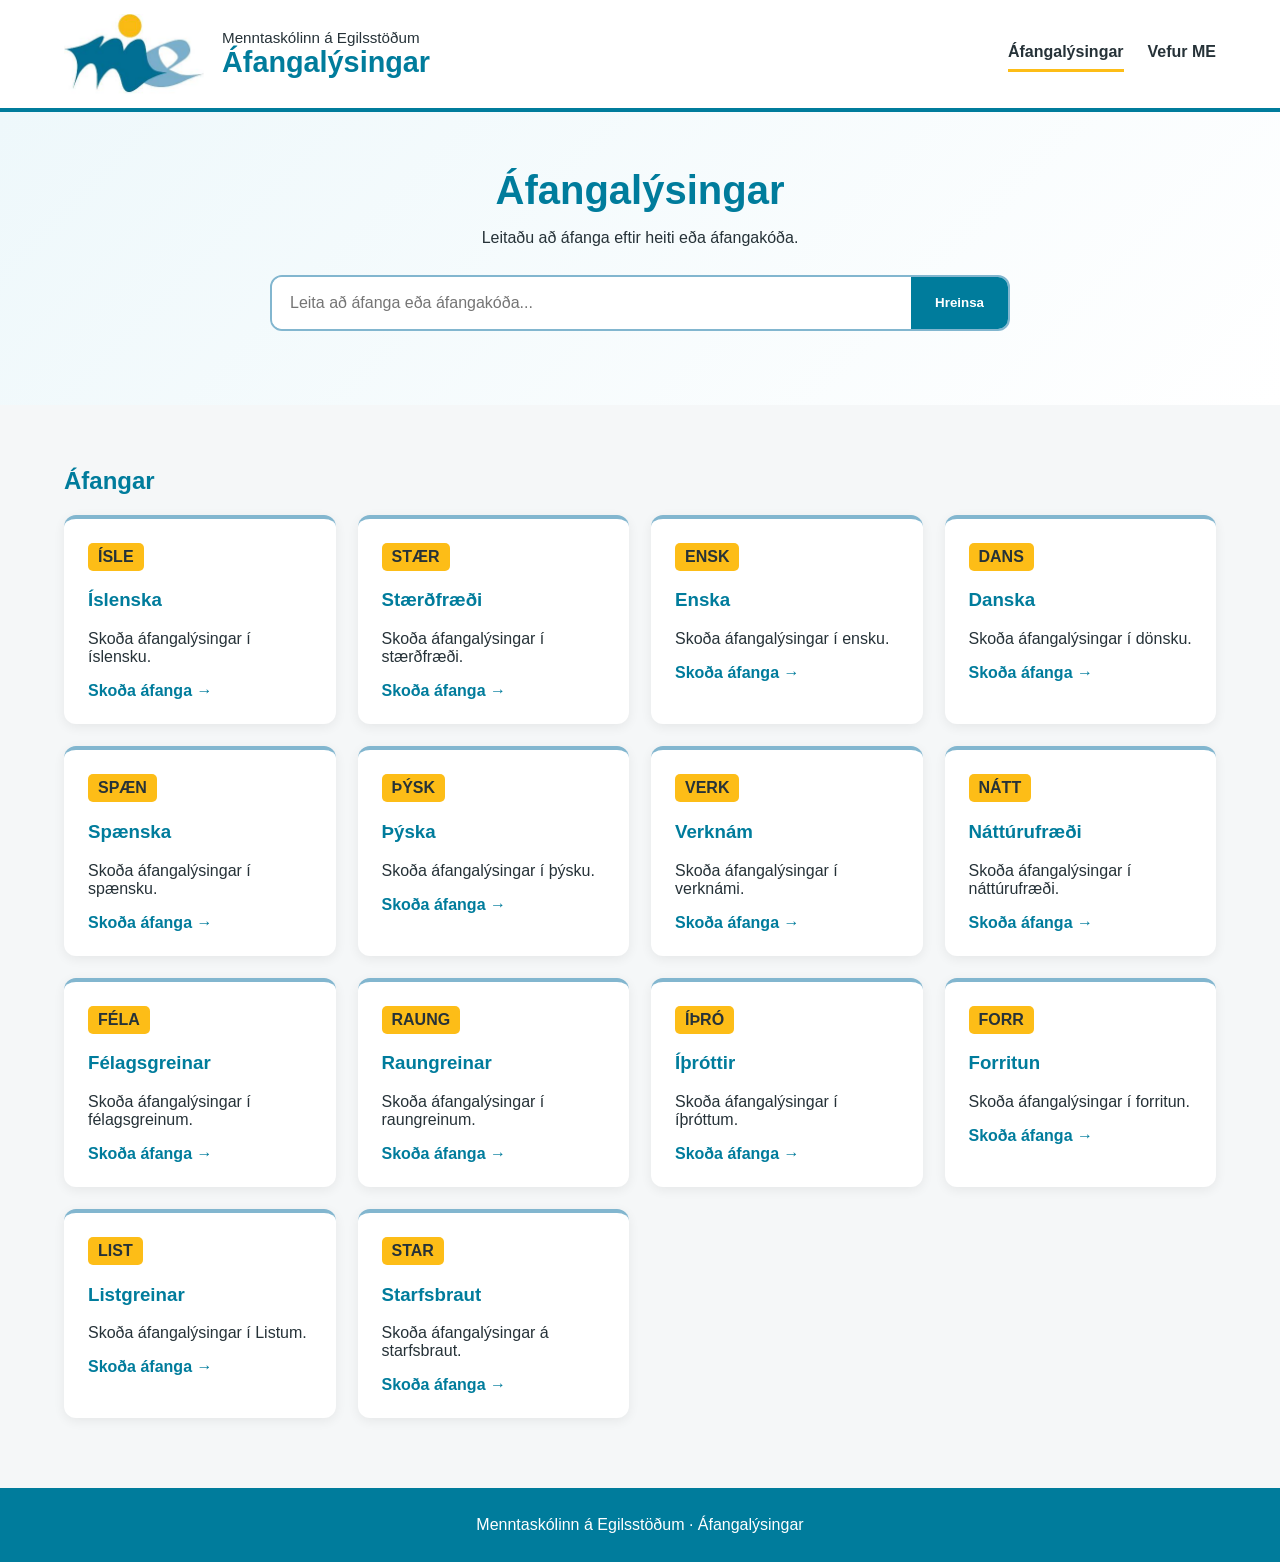
==== index.html @ 71cde1d7 "Add files via upload" ====
<!DOCTYPE html>
<html lang="is">
<head>
<meta charset="UTF-8">
<meta name="viewport" content="width=device-width, initial-scale=1.0">
<title>Áfangalýsingar | Menntaskólinn á Egilsstöðum</title>
<style>
:root{--me-blue:#007c9c;--me-light:#82b6cf;--me-yellow:#fdbd17;--dark:#263238;--bg:#f5f7f8}*{box-sizing:border-box}body{margin:0;font-family:Arial,Helvetica,sans-serif;background:var(--bg);color:var(--dark)}header{background:#fff;border-bottom:4px solid var(--me-blue);box-shadow:0 2px 8px #0002}.inner{max-width:1200px;margin:auto;padding:14px 24px;display:flex;align-items:center;justify-content:space-between;gap:24px}.brand{display:flex;align-items:center;gap:18px;text-decoration:none;color:inherit}.logo{display:block;width:140px;max-height:90px;object-fit:contain}.brandtext{display:flex;flex-direction:column}.school{font-size:.95rem}.pagetitle{font-size:1.8rem;font-weight:700;color:var(--me-blue)}nav{display:flex;gap:24px}nav a{color:var(--dark);font-weight:700;text-decoration:none;padding:8px 0}nav a.active{border-bottom:3px solid var(--me-yellow)}.hero{text-align:center;padding:56px 24px 42px;background:linear-gradient(135deg,#eef8fb,#fff)}.hero h1{margin:0;color:var(--me-blue);font-size:2.5rem}.search{max-width:740px;margin:28px auto 8px;display:flex;background:#fff;border:2px solid var(--me-light);border-radius:12px;overflow:hidden}.search:focus-within{border-color:var(--me-blue)}.search input{flex:1;border:0;outline:0;padding:17px 18px;font-size:1rem}.search button{border:0;background:var(--me-blue);color:#fff;font-weight:700;padding:0 24px;cursor:pointer}#resultCount{min-height:24px;color:var(--me-blue);font-weight:700}.courses{max-width:1200px;margin:auto;padding:42px 24px 70px}.courses h2,.card h3{color:var(--me-blue)}.grid{display:grid;grid-template-columns:repeat(auto-fit,minmax(240px,1fr));gap:22px}.card{background:#fff;padding:24px;border-radius:12px;border-top:4px solid var(--me-light);box-shadow:0 3px 12px #0001}.card[hidden]{display:none}.code{display:inline-block;background:var(--me-yellow);font-weight:700;padding:5px 10px;border-radius:5px}.card a{color:var(--me-blue);font-weight:700;text-decoration:none}.noresults{max-width:600px;margin:35px auto;padding:28px;text-align:center;background:#fff;border-radius:10px;border-top:4px solid var(--me-yellow)}footer{padding:28px;background:var(--me-blue);color:#fff;text-align:center}@media(max-width:700px){.inner{flex-direction:column;align-items:flex-start}.logo{width:105px}.pagetitle{font-size:1.4rem}nav{width:100%;border-top:1px solid #ddd;padding-top:8px}.search{flex-direction:column}.search button{padding:13px}.hero h1{font-size:2rem}}
</style>
</head>
<body>
<header><div class="inner"><a class="brand" href="index.html"><img class="logo" src="me-logo.png" alt="Merki Menntaskólans á Egilsstöðum"><span class="brandtext"><span class="school">Menntaskólinn á Egilsstöðum</span><span class="pagetitle">Áfangalýsingar</span></span></a><nav><a class="active" href="index.html">Áfangalýsingar</a><a href="https://www.me.is/">Vefur ME</a></nav></div></header>
<main><section class="hero"><h1>Áfangalýsingar</h1><p>Leitaðu að áfanga eftir heiti eða áfangakóða.</p><div class="search"><input id="courseSearch" type="search" placeholder="Leita að áfanga eða áfangakóða..." aria-label="Leita að áfanga" autocomplete="off"><button id="clearSearch" type="button">Hreinsa</button></div><div id="resultCount" aria-live="polite"></div></section>
<section class="courses"><h2>Áfangar</h2><div class="grid">
<article class="card" data-code="ÍSLE" data-name="Íslenska"><span class="code">ÍSLE</span><h3>Íslenska</h3><p>Skoða áfangalýsingar í íslensku.</p><a href="#">Skoða áfanga →</a></article>
<article class="card" data-code="STÆR" data-name="Stærðfræði"><span class="code">STÆR</span><h3>Stærðfræði</h3><p>Skoða áfangalýsingar í stærðfræði.</p><a href="#">Skoða áfanga →</a></article>
<article class="card" data-code="ENSK" data-name="Enska"><span class="code">ENSK</span><h3>Enska</h3><p>Skoða áfangalýsingar í ensku.</p><a href="#">Skoða áfanga →</a></article>
<article class="card" data-code="DANS" data-name="Danska"><span class="code">DANS</span><h3>Danska</h3><p>Skoða áfangalýsingar í dönsku.</p><a href="#">Skoða áfanga →</a></article>
<article class="card" data-code="SPÆN" data-name="Spænska"><span class="code">SPÆN</span><h3>Spænska</h3><p>Skoða áfangalýsingar í spænsku.</p><a href="#">Skoða áfanga →</a></article>
<article class="card" data-code="ÞÝSK" data-name="Þýska"><span class="code">ÞÝSK</span><h3>Þýska</h3><p>Skoða áfangalýsingar í þýsku.</p><a href="#">Skoða áfanga →</a></article>
<article class="card" data-code="VERK" data-name="Verknám"><span class="code">VERK</span><h3>Verknám</h3><p>Skoða áfangalýsingar í verknámi.</p><a href="#">Skoða áfanga →</a></article>
<article class="card" data-code="NÁTT" data-name="Náttúrufræði"><span class="code">NÁTT</span><h3>Náttúrufræði</h3><p>Skoða áfangalýsingar í náttúrufræði.</p><a href="#">Skoða áfanga →</a></article>
<article class="card" data-code="FÉLA" data-name="Félagsgreinar"><span class="code">FÉLA</span><h3>Félagsgreinar</h3><p>Skoða áfangalýsingar í félagsgreinum.</p><a href="#">Skoða áfanga →</a></article>
<article class="card" data-code="RAUNG" data-name="Raungreinar"><span class="code">RAUNG</span><h3>Raungreinar</h3><p>Skoða áfangalýsingar í raungreinum.</p><a href="#">Skoða áfanga →</a></article>
<article class="card" data-code="ÍÞRÓ" data-name="Íþróttir"><span class="code">ÍÞRÓ</span><h3>Íþróttir</h3><p>Skoða áfangalýsingar í íþróttum.</p><a href="#">Skoða áfanga →</a></article>
<article class="card" data-code="FORR" data-name="Forritun"><span class="code">FORR</span><h3>Forritun</h3><p>Skoða áfangalýsingar í forritun.</p><a href="#">Skoða áfanga →</a></article>
<article class="card" data-code="LIST" data-name="Listgreinar"><span class="code">LIST</span><h3>Listgreinar</h3><p>Skoða áfangalýsingar í Listum.</p><a href="#">Skoða áfanga →</a></article>
<article class="card" data-code="STAR" data-name="Starfsbraut"><span class="code">STAR</span><h3>Starfsbraut</h3><p>Skoða áfangalýsingar á starfsbraut.</p><a href="#">Skoða áfanga →</a></article>
</div><div id="noResults" class="noresults" hidden><strong>Engir áfangar fundust.</strong><p>Prófaðu annað heiti eða áfangakóða.</p></div></section></main>
<footer>Menntaskólinn á Egilsstöðum · Áfangalýsingar</footer>
<script>
const input=document.getElementById('courseSearch'),clear=document.getElementById('clearSearch'),cards=[...document.querySelectorAll('.card')],count=document.getElementById('resultCount'),none=document.getElementById('noResults');
function norm(s){return s.toLowerCase().normalize('NFD').replace(/[\u0300-\u036f]/g,'').replace(/æ/g,'ae').replace(/ð/g,'d').replace(/þ/g,'th')}
function filterCourses(){const term=norm(input.value.trim());let visible=0;cards.forEach(card=>{const text=norm((card.dataset.code||'')+' '+(card.dataset.name||'')+' '+card.textContent);const match=text.includes(term);card.hidden=!match;if(match)visible++});count.textContent=term?(visible===1?'1 áfangi fannst':visible+' áfangar fundust'):'';none.hidden=visible!==0}
input.addEventListener('input',filterCourses);clear.addEventListener('click',()=>{input.value='';filterCourses();input.focus()});
</script>
</body>
</html>
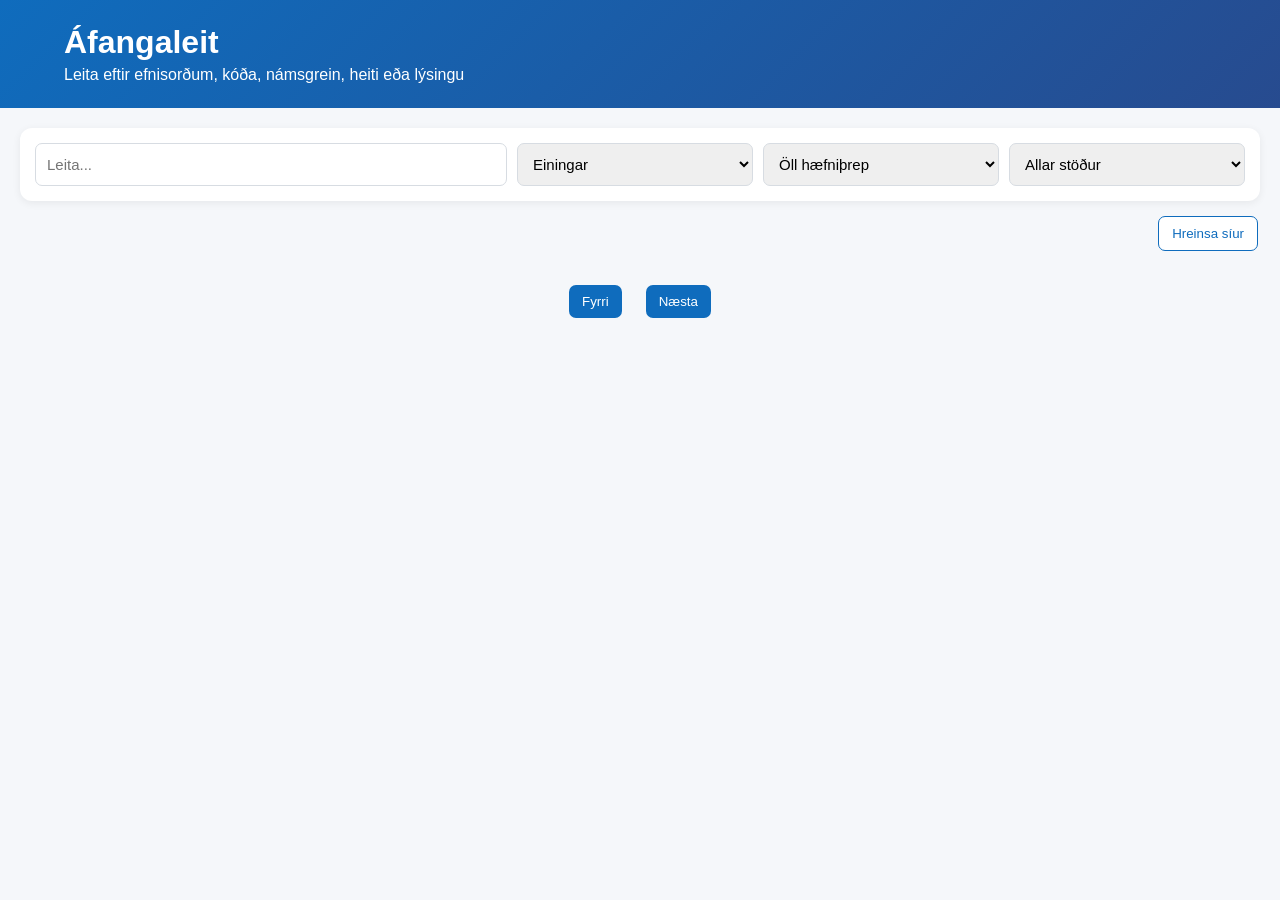
==== commit cd63b883: "Add files via upload" ====
--- a/index.html
+++ b/index.html
@@ -1,38 +1,10 @@
-<!DOCTYPE html>
-<html lang="is">
-<head>
-<meta charset="UTF-8">
-<meta name="viewport" content="width=device-width, initial-scale=1.0">
-<title>Áfangalýsingar | Menntaskólinn á Egilsstöðum</title>
-<style>
-:root{--me-blue:#007c9c;--me-light:#82b6cf;--me-yellow:#fdbd17;--dark:#263238;--bg:#f5f7f8}*{box-sizing:border-box}body{margin:0;font-family:Arial,Helvetica,sans-serif;background:var(--bg);color:var(--dark)}header{background:#fff;border-bottom:4px solid var(--me-blue);box-shadow:0 2px 8px #0002}.inner{max-width:1200px;margin:auto;padding:14px 24px;display:flex;align-items:center;justify-content:space-between;gap:24px}.brand{display:flex;align-items:center;gap:18px;text-decoration:none;color:inherit}.logo{display:block;width:140px;max-height:90px;object-fit:contain}.brandtext{display:flex;flex-direction:column}.school{font-size:.95rem}.pagetitle{font-size:1.8rem;font-weight:700;color:var(--me-blue)}nav{display:flex;gap:24px}nav a{color:var(--dark);font-weight:700;text-decoration:none;padding:8px 0}nav a.active{border-bottom:3px solid var(--me-yellow)}.hero{text-align:center;padding:56px 24px 42px;background:linear-gradient(135deg,#eef8fb,#fff)}.hero h1{margin:0;color:var(--me-blue);font-size:2.5rem}.search{max-width:740px;margin:28px auto 8px;display:flex;background:#fff;border:2px solid var(--me-light);border-radius:12px;overflow:hidden}.search:focus-within{border-color:var(--me-blue)}.search input{flex:1;border:0;outline:0;padding:17px 18px;font-size:1rem}.search button{border:0;background:var(--me-blue);color:#fff;font-weight:700;padding:0 24px;cursor:pointer}#resultCount{min-height:24px;color:var(--me-blue);font-weight:700}.courses{max-width:1200px;margin:auto;padding:42px 24px 70px}.courses h2,.card h3{color:var(--me-blue)}.grid{display:grid;grid-template-columns:repeat(auto-fit,minmax(240px,1fr));gap:22px}.card{background:#fff;padding:24px;border-radius:12px;border-top:4px solid var(--me-light);box-shadow:0 3px 12px #0001}.card[hidden]{display:none}.code{display:inline-block;background:var(--me-yellow);font-weight:700;padding:5px 10px;border-radius:5px}.card a{color:var(--me-blue);font-weight:700;text-decoration:none}.noresults{max-width:600px;margin:35px auto;padding:28px;text-align:center;background:#fff;border-radius:10px;border-top:4px solid var(--me-yellow)}footer{padding:28px;background:var(--me-blue);color:#fff;text-align:center}@media(max-width:700px){.inner{flex-direction:column;align-items:flex-start}.logo{width:105px}.pagetitle{font-size:1.4rem}nav{width:100%;border-top:1px solid #ddd;padding-top:8px}.search{flex-direction:column}.search button{padding:13px}.hero h1{font-size:2rem}}
-</style>
-</head>
-<body>
-<header><div class="inner"><a class="brand" href="index.html"><img class="logo" src="me-logo.png" alt="Merki Menntaskólans á Egilsstöðum"><span class="brandtext"><span class="school">Menntaskólinn á Egilsstöðum</span><span class="pagetitle">Áfangalýsingar</span></span></a><nav><a class="active" href="index.html">Áfangalýsingar</a><a href="https://www.me.is/">Vefur ME</a></nav></div></header>
-<main><section class="hero"><h1>Áfangalýsingar</h1><p>Leitaðu að áfanga eftir heiti eða áfangakóða.</p><div class="search"><input id="courseSearch" type="search" placeholder="Leita að áfanga eða áfangakóða..." aria-label="Leita að áfanga" autocomplete="off"><button id="clearSearch" type="button">Hreinsa</button></div><div id="resultCount" aria-live="polite"></div></section>
-<section class="courses"><h2>Áfangar</h2><div class="grid">
-<article class="card" data-code="ÍSLE" data-name="Íslenska"><span class="code">ÍSLE</span><h3>Íslenska</h3><p>Skoða áfangalýsingar í íslensku.</p><a href="#">Skoða áfanga →</a></article>
-<article class="card" data-code="STÆR" data-name="Stærðfræði"><span class="code">STÆR</span><h3>Stærðfræði</h3><p>Skoða áfangalýsingar í stærðfræði.</p><a href="#">Skoða áfanga →</a></article>
-<article class="card" data-code="ENSK" data-name="Enska"><span class="code">ENSK</span><h3>Enska</h3><p>Skoða áfangalýsingar í ensku.</p><a href="#">Skoða áfanga →</a></article>
-<article class="card" data-code="DANS" data-name="Danska"><span class="code">DANS</span><h3>Danska</h3><p>Skoða áfangalýsingar í dönsku.</p><a href="#">Skoða áfanga →</a></article>
-<article class="card" data-code="SPÆN" data-name="Spænska"><span class="code">SPÆN</span><h3>Spænska</h3><p>Skoða áfangalýsingar í spænsku.</p><a href="#">Skoða áfanga →</a></article>
-<article class="card" data-code="ÞÝSK" data-name="Þýska"><span class="code">ÞÝSK</span><h3>Þýska</h3><p>Skoða áfangalýsingar í þýsku.</p><a href="#">Skoða áfanga →</a></article>
-<article class="card" data-code="VERK" data-name="Verknám"><span class="code">VERK</span><h3>Verknám</h3><p>Skoða áfangalýsingar í verknámi.</p><a href="#">Skoða áfanga →</a></article>
-<article class="card" data-code="NÁTT" data-name="Náttúrufræði"><span class="code">NÁTT</span><h3>Náttúrufræði</h3><p>Skoða áfangalýsingar í náttúrufræði.</p><a href="#">Skoða áfanga →</a></article>
-<article class="card" data-code="FÉLA" data-name="Félagsgreinar"><span class="code">FÉLA</span><h3>Félagsgreinar</h3><p>Skoða áfangalýsingar í félagsgreinum.</p><a href="#">Skoða áfanga →</a></article>
-<article class="card" data-code="RAUNG" data-name="Raungreinar"><span class="code">RAUNG</span><h3>Raungreinar</h3><p>Skoða áfangalýsingar í raungreinum.</p><a href="#">Skoða áfanga →</a></article>
-<article class="card" data-code="ÍÞRÓ" data-name="Íþróttir"><span class="code">ÍÞRÓ</span><h3>Íþróttir</h3><p>Skoða áfangalýsingar í íþróttum.</p><a href="#">Skoða áfanga →</a></article>
-<article class="card" data-code="FORR" data-name="Forritun"><span class="code">FORR</span><h3>Forritun</h3><p>Skoða áfangalýsingar í forritun.</p><a href="#">Skoða áfanga →</a></article>
-<article class="card" data-code="LIST" data-name="Listgreinar"><span class="code">LIST</span><h3>Listgreinar</h3><p>Skoða áfangalýsingar í Listum.</p><a href="#">Skoða áfanga →</a></article>
-<article class="card" data-code="STAR" data-name="Starfsbraut"><span class="code">STAR</span><h3>Starfsbraut</h3><p>Skoða áfangalýsingar á starfsbraut.</p><a href="#">Skoða áfanga →</a></article>
-</div><div id="noResults" class="noresults" hidden><strong>Engir áfangar fundust.</strong><p>Prófaðu annað heiti eða áfangakóða.</p></div></section></main>
-<footer>Menntaskólinn á Egilsstöðum · Áfangalýsingar</footer>
-<script>
-const input=document.getElementById('courseSearch'),clear=document.getElementById('clearSearch'),cards=[...document.querySelectorAll('.card')],count=document.getElementById('resultCount'),none=document.getElementById('noResults');
-function norm(s){return s.toLowerCase().normalize('NFD').replace(/[\u0300-\u036f]/g,'').replace(/æ/g,'ae').replace(/ð/g,'d').replace(/þ/g,'th')}
-function filterCourses(){const term=norm(input.value.trim());let visible=0;cards.forEach(card=>{const text=norm((card.dataset.code||'')+' '+(card.dataset.name||'')+' '+card.textContent);const match=text.includes(term);card.hidden=!match;if(match)visible++});count.textContent=term?(visible===1?'1 áfangi fannst':visible+' áfangar fundust'):'';none.hidden=visible!==0}
-input.addEventListener('input',filterCourses);clear.addEventListener('click',()=>{input.value='';filterCourses();input.focus()});
-</script>
-</body>
-</html>
+<!doctype html><html lang="is"><head><meta charset="utf-8"><meta name="viewport" content="width=device-width,initial-scale=1"><title>Áfangaleit</title><style>
+:root{--b:#0f6cbd;--bg:#f5f7fa;--line:#d7dce2;--muted:#5f6368}*{box-sizing:border-box}body{margin:0;font-family:Segoe UI,Arial,sans-serif;background:var(--bg);color:#202124}header{padding:24px 5vw;background:linear-gradient(135deg,#0f6cbd,#274b8f);color:#fff}header h1{margin:0 0 5px}.wrap{max-width:1450px;margin:auto;padding:20px}.filters{display:grid;grid-template-columns:2fr repeat(3,1fr);gap:10px;padding:15px;background:#fff;border-radius:12px;box-shadow:0 2px 9px #0001}.filters input,.filters select{padding:11px;border:1px solid var(--line);border-radius:7px;font-size:15px;min-width:0}.bar{display:flex;justify-content:space-between;align-items:center;margin:15px 2px;color:var(--muted)}button{padding:9px 13px;border:0;border-radius:7px;background:var(--b);color:#fff;cursor:pointer}.light{background:#fff;color:var(--b);border:1px solid var(--b)}.cards{display:grid;gap:10px}.card{background:#fff;border:1px solid var(--line);border-radius:10px;padding:14px;display:grid;grid-template-columns:180px 1fr 90px 90px 120px;gap:12px;align-items:start}.code a{font-weight:700;color:var(--b);text-decoration:none}.code a:hover{text-decoration:underline}.title{font-size:17px;font-weight:650}.muted{font-size:14px;color:var(--muted)}.pill{display:inline-block;padding:4px 8px;border-radius:999px;background:#e8f2fb;color:#174f7a;font-size:13px}.details{display:none;grid-column:1/-1;border-top:1px solid #eee;margin-top:5px;padding-top:14px}.card.open .details{display:block}.section{margin:0 0 15px}.section h3{font-size:15px;margin:0 0 5px}.text{white-space:pre-wrap;line-height:1.5}.goals{margin:5px 0;padding-left:22px}.pager{display:flex;justify-content:center;align-items:center;gap:12px;margin:19px}.empty{text-align:center;padding:45px;color:var(--muted)}@media(max-width:900px){.filters{grid-template-columns:1fr 1fr}.search{grid-column:1/-1}.card{grid-template-columns:1fr 110px}.details{grid-column:1/-1}}@media(max-width:560px){.filters{grid-template-columns:1fr}.search{grid-column:auto}.card{display:block}.card>*{margin-bottom:7px}}
+</style></head><body><header><h1>Áfangaleit</h1><div>Leita eftir efnisorðum, kóða, námsgrein, heiti eða lýsingu</div></header><main class="wrap"><section class="filters"><input class="search" id="q" placeholder="Leita..."><select id="credits"><option value="">Einingar</option></select><select id="level"><option value="">Öll hæfniþrep</option></select><select id="status"><option value="">Allar stöður</option></select></section><div class="bar"><span id="count"></span><button class="light" id="clear">Hreinsa síur</button></div><section id="results" class="cards"></section><div class="pager"><button id="prev">Fyrri</button><span id="page"></span><button id="next">Næsta</button></div></main><script>
+const C=[{"i":"6659b9a4e3d27fe06300064a","a":"LÍFS1ES05","t":"Lífsleikni","s":"lífsleikni","o":"einstaklingur, framtíð, félagsþroski, samfélag, samskipti, sjálfstraust, virðing, ábyrgð","d":"Efni áfangans eru fjölbreyttir þættir sem snerta daglegt líf og tengsl nemenda við samfélag sitt. Eftirfarandi viðfangsefni tilheyra námsefni áfangans:\nSjálfsmynd; auka þekkingu og skilning á sjálfum sér, meta og efla sjálfstraust og samskiptafærni\nHeilbrigður lífsstíll; fræðsla um mataræði, svefn og kynheilbrigði\nFjármálalæsi; eigin fjármál, neysluviðmið, fjárhagsaðstoð \nAtvinnumarkaður; kynnast venjum, reglum og skyldum\nBorgaravitund og alþjóðasamfélag, menning og margbreytileiki\nTjáning; farið verður í framkomu, tjáningu eigin skoðana og formlegra erinda \nNáms- og starfsfræðsla; lögð áhersla á uppbyggingu framhaldsskólakerfisins s.s. námsleiðir, námsmarkmið og námstækni.\nViðfangsefni: sjálfsmynd, lífsstíll, náms- og starfsfræðsla, fjármálalæsi, borgaravitund, tjáning.\n","c":5,"l":1,"v":null,"st":"for inspection","m":1717156260.802598,"p":"","k":["helstu hugtökum sem tengjast sjálfsmynd og þekkingu og skilningi á eigin persónu gildi heilbrigðs lífsstíls","þáttum sem hafa áhrif á samskipti og ágreiningsstjórn","fjármálahugtökum ásamt umfjöllun um auglýsingar og neyslusamfélagið","venjum, reglum og hefðum atvinnumarkaðarins","umfjöllun um alþjóðasamfélagið og fjölmenningu sem varða jafnrétti og staðalmyndir","gildi þess að æfa sig í að tjá sig munnlega um viðfangsefni hverju sinni","framhaldsskólakerfinu og námsleiðum","góðri námstækni og mikilvægi markmiðssetninga"],"sk":["rýna í eigin sjálfsmynd og meta eigin stöðu","nýta sér upplýsingar um mikilvægi heilbrigðs lífsstíls og heilsueflingu","skoða samskipti, ágreining og tilfinningar á jákvæðan og hagnýtan hátt","skipuleggja, taka réttar ákvarðanir og bera ábyrgð á eigin fjármálum og neyslumynstri","horfa gagnrýnið á auglýsingar og taka sjálfstæða afstöðu til auglýsinga","greina venjur, reglur og hefðir atvinnumarkaðarins","greina og meta aðstæður er tengjast fjölmenningu og staðalmyndum","undirbúa mál sitt og færa rök fyrir skoðunum sínum og afstöðu","nýta sér góða námstækni og setja sér raunhæf markmið","skoða námsframboð og námsleiðir"],"co":[["greina og meta sjálfan sig og eigin stöðu á raunhæfan hátt",""],["velja heilsueflandi lífsstíl s.s. hollt mataræði, nægan svefn og kynheilsu",""],["greina og meta eigin samskipti og leysa ágreiningsmál",""],["lesa í fjármálatilboð; lesa auglýsingar og draga úr markaðsvæðingu",""],["vera ábyrgur þátttakandi í atvinnulífinu",""],["meta og gera grein fyrir aðstæðum og þáttum sem tengjast borgaravitund, fjölmenningu og alþjóðavitund",""],["flytja mál sitt á sannfærandi og öruggan hátt",""],["setja sér markmið í námi og velja sér nám við hæfi",""]],"sc":[{"n":"Menntaskólinn á Egilsstöðum","a":"me"}]},{"i":"51265b3d62933a77194c9004","a":"LIME1MS05","t":"Menningarsamhengi og saga","s":"listir og menning","o":"menningarsamhengi, saga","d":"Markmið áfangans er að nemandinn geri sér grein fyrir eðli þeirra þátta sem mótað hafa listsköpun mannsins í gegnum tíðina og geri sér grein fyrir hvernig listir eru nátengdar félagslegum veruleika á hverjum stað á hverjum tíma.  Áhersla verður lögð á sjálfstæð vinnubrögð í upplýsingaöflun,  úrvinnslu og verkefnaskilum  í einhverskonar tjáningarformi. Kennslugögn eru margvísleg; ýmis uppfletti- og fræðirit og þá sérstaklega listasögubækur s.s. Saga listarinnar, Nútímalistasaga Fjölva,  alfræðiorðabækur, veraldarvefur o.fl. Mikilvægt er að nemendur séu frjóir í efnisleit, komi einnig með efni að heiman ef til er, taki viðtöl við fólk með sérþekkingu á efninu hverju sinni og nýti sér vel bókasafn skólans og Héraðsbókasafnið.  Einnig er möguleiki á að panta bækur, myndbönd og annað efni með millisafnaláni í gegnum bókasafnið ME.  Kennari mun einnig leggja til ýmsar bækur tengdar efninu sem verða í kennslustofu meðan á náminu stendur. Kennsluform:  Áfanganum er skipt niður í  lotur eða verkefni, þar sem 5 tímabil verða tekin fyrir og nemendur kynnast og vinna  með menningarsamhengið á ákveðnum stað á ákveðnum tíma.  Skoðaðir verða  flestir þættir listalífsins;  myndlist, handverk, hönnun,  tíska,  arkitektúr, tónlist, dans og leiklist.  Einnig þarf að gera samanburð við menningu á Íslandi á sama tíma.  Hver nemandi tekur fyrir ákveðna þætti menningarinnar, leitar heimilda, vinnur úr þeim og kynnir fyrir öðrum nemendum í áfanganum í lok hverrar lotu. Uppbygging verkefna:  Fyrstu  tímarnir fara í stutta kynningu á borg og tíma frá kennara. Þá fer fram svokölluð þankahríð nemenda eða brainstorming þar sem nemendur ákveða hvað þeir vilja helst taka fyrir varðandi tímabilið og efnið flokkað.  Vinnsla gagna tekur svo við í ca 6-8 stundir og þá eru allar heimildir nýttar. Mjög mikilvægt er að vera frjór í efnisleit og hugmyndavinnu því gefið er fyrir frumleika og áhuga hvers og eins.  Verkefnum er  síðan skilað í ýmsum tjáningarformum, s.s. skriflega, með fyrirlestri, með myndum, myndböndum, með tölvu og skjávarpa, tónlistarflutningi eða  í öðru formi.","c":5,"l":1,"v":null,"st":"í vinnslu","m":1353575885,"p":"engar","k":["samhengi á milli ólíks birtingarmáta skapandi tjáningar á ólikum stöðum og ólíkum tímum","eðli þeirra þátta sem mótað hafa listsköpun mannsins í gegnum tíðina","hvernig listir eru nátengdar félagslegum veruleika á hverjum stað á hverjum tíma"],"sk":["beita sjálfstæðum vinnubrögðum í upplýsingaöflun","úrvinnslu og verkefnaskilum  í einhverskonar tjáningarformi","beita mismunandi tjáningarformum við úrvinnslu verkefna"],"co":[["átta sig á hvernig hin ólíku listform tengjast hefðum, notagildi, listrænu yfrbragði, samfélagsímynd og þjóðareinkennum"],["skoða  og skilgreina sinn eigin menningarheim"],["taka virkan þátt í umræðu um verkefni sín og annarra nemenda"]],"sc":[{"n":"Menntaskólinn á Egilsstöðum","a":"me"}]},{"i":"51265b3d62933a77194c90b5","a":"FÍKN2FF05","t":"Fíknihegðun og forvarnir","s":"fíknifræði","o":"forvarnir, fíknihegðun","d":"Viðfangsefni áfangans er fíknihegðun, forvarnir og meðferðarúrræði við ferns konar fíknivanda; áfengi, vímuefni, tölvu og matar. Farið verður í kenningar um fíkn og fíknihegðun, orsakir fíknihegðunar, skilgreiningar og greiningartæki fyrir fíkn og helstu líkamlegu og sálræn\r\nviðbrögð fíkla. Afleiðingar fíknihegðunar fyrir einstaklinginn og samfélagið verðar skoðaðar sem félagslegt vandamál út frá ýmsum hliðum. Auk þessa verður farið í uppbyggingu forvarna á ýmsum sviðum samfélagsins; stigskiptingu forvarna og opinbera stefnumótun á sviði forvarna. Meðferðarrúrræði og hugmyndafræði meðferðar við fíkn verður kynnt með sérstakri áherslu á þau úrræði sem til eru á Íslandi.","c":5,"l":2,"v":null,"st":"í vinnslu","m":1360942758,"p":"FÉLV1ÞF05 eða HEIM2SI05","k":["sögulegri þróun viðhorfa og þekkingar á áfengis og vímuefnafíkn","sjónarhornum og kenningum um fíknihegðun","útbreiðslu fíknivandans sem félagslegsheilsuvandamáls m.t.t. flokkunar vanda, alvarleika, kyns, aldurs og félagslegrar stöðu","hlutverkum heilsueflingar og forvarna; beitingu forvarna","helstu meðferðarkenningum við fíknivanda","íslenska heilbrigðiskerfinu, stofnunum og fyrirtækjum sem sinna málefnum forvarna og fíknimeðferðar"],"sk":["lesa rannsóknir á sviði lýðheilsu, fíknar og forvarna","greina milli mismunandi fíknivanda og geta leitað viðeigandi úrræða í hverju tilviki"],"co":[["þróa hugmyndir sínar um forvarnir og fræðslu með rannsóknum, kenningum og eigin reynslu"],["gera áætlanir og að framkvæma verkefni sem ætlað er að efla heilsu og forvarnir"]],"sc":[{"n":"Menntaskólinn á Egilsstöðum","a":"me"}]},{"i":"51265b3d62933a77194c90b6","a":"FÉLA2AB05","t":"Afbrotafræði","s":"félagsfræði","o":"afbrotafræði","d":"Viðfangsefni áfangans er stór undirgrein félagsfræðinnar sem snýr að rannsóknum á afbrotum og afbrotahegðun. Saga fræðigreinarinnar verður skoðuð, frumkvöðlar kynntir sem og sjónarhorn og þær kenningar s.s. líffræðikenningar, sálfræðikenningar og samvirknikenningar sem settar hafa verið fram um afbrot og afbrotahegðun. Afbrot og flokkun þeirra verður kynnt með sérstakri umfjöllun um fjóra flokka afbrota, ofbeldi, kynferðisbrot, fíkniefnabrot og skipulagða glæpastarfssemi. Refsingar og refsiaðferðir sem viðbrögð við afbrotum eru skoðaðar í sögulegu ljósi með sérstakri áherslu á Ísland. Þróun afbrota á Íslandi skoðuð og einkenni afbrotamanna.","c":5,"l":2,"v":null,"st":"í vinnslu","m":1360943690,"p":"FÉLV1ÞF05 eða HEIM2SI05","k":["sögu afbrotafræðinnar og þekktum rannsóknum á sviðinu","þekktustu kenningum og sjónarhornum; samstöðu-, samskipta- og átakasjónarhornum","mikilvægum í  hugtökum afbrotafræði, s.s. frávik, stimplun og félagslegt taumhald","flokkun afbrota; fórnarlambslausir glæpir, skipulagðir glæpir, alvarleiki brota","refsingum; þróun refsinga, ólík viðbrögð við brotum milli samfélaga og innan samfélaga"],"sk":["skilgreina og flokka afbrot út frá kenningum og sjónarhornum afbrotafræði","afla upplýsinga um afbrot og rannsóknir á sviði afbrotafræði og vísa rétt í þær","tengja hugtök og kenningar afbrotafræðinnar við umfjöllun um afbrot, t.d. í fréttaflutningi og annarri orðræðu"],"co":[["ræða og setja fram upplýsingar um frávik, afbrot og viðbrögð samfélagsins við afbrotum"]],"sc":[{"n":"Menntaskólinn á Egilsstöðum","a":"me"}]},{"i":"51265b3d62933a77194c90d8","a":"HEIM2FN05","t":"Fornaldar- og nýaldarheimspeki","s":"heimspeki","o":"fornaldarheimspeki, nýaldarheimspeki","d":"Í áfanganum er viðfangsefnið heimspeki með hliðsjón af fornaldar- og nýaldarheimspeki; Forn-Grikkir og heimspeki 17. og 18. aldar.  Áfanginn er kynning á heimspeki sem er bæði afstæð og fræðileg umræða um tilvist og mannlegan veruleika. Farið verður í kenningar sem móta heimspekilegan hugsunarhátt og samlestur á frægum textabrotum eftir mikilvæga heimspekinga um heimspekinnar. Rökleikni nemenda er efld  en það má gera með þátttöku í umræðum um heimspekileg viðfangsefni, samningu rökfærsluritgerða og þjálfun í að greina málflutning fólks og röksemdir. Lögð er áhersla á að tengja heimspekina við veruleika nemenda og gera hana þannig merkingarbæra og hagnýta í lífi og starfi. Í áfanganum verður farið yfir klassískar spurningar innan heimspeki eins og hvað er þekking og hver er tilgangur lífsins, auk þess sem tilvist Guðs og raunveruleikinn fá umfjöllun.","c":5,"l":2,"v":null,"st":"í vinnslu","m":1361266313,"p":"FÉLV1ÞF05 eða HEIM2SI05","k":["sögulegri þróun heimspekilegra hugmynda","helstu heimspekingum sögunnar; s.s. Sókratesi, Platon, Aristótelesi, Ágústínusi, Descartes, Spinoza, Locke, Hume, Kant, Hegel, Schopenhauer, Mill, Nietzsche, Kierkegaard, Heidegger, Wittgenstein og Sartre","mikilvægum heimspekilegum hugtökum og hugmyndum úr heimspekisögunni; s.s. frummynd, hugmynd, réttlæti, lýðræði, dygð, afstæði, algildi, leikslokakenningu, reglusiðfræði, gildi, hughyggju, frumspeki, frelsi, trú, markhyggju og nautnahyggju"],"sk":["lesa heimspekitexta","endursegja og skýra textabrot","beita gagnrýnu viðhorfi; t.d. greina rökskekkjur í fréttaflutningi og annarri orðræðu tjá sig, hlusta á aðra og vega eigin rök og annarra"],"co":[["tengja hugmyndir heimspekinnar við eigin veruleika"],["sjá tengsl heimspeki og annarra sviða menningar s.s. trúarbragða, lista og vísinda"]],"sc":[{"n":"Menntaskólinn á Egilsstöðum","a":"me"}]},{"i":"5272947f62933a493f00301c","a":"LEIK1ÚH05","t":"Útlitshönnun sviðslista","s":"leiklist","o":"útlitshönnun sviðslista","d":"Lýsing er ógerð en áfanginn stofnaður til að taka frá nafn.","c":5,"l":1,"v":null,"st":"í vinnslu","m":1383240831.972077,"p":"","k":[],"sk":[],"co":[],"sc":[{"n":"Menntaskólinn á Egilsstöðum","a":"me"}]},{"i":"527b925c62933a493f0039ee","a":"HÖNN3TÖ05","t":"Tölvustudd hönnun","s":"hönnun","o":"tölvustudd hönnun","d":"Áfangalýsing ógerð en áfanginn stofnaður til að taka frá nafn.","c":5,"l":3,"v":null,"st":"í vinnslu","m":1383830108.457862,"p":"","k":[],"sk":[],"co":[],"sc":[{"n":"Menntaskólinn á Egilsstöðum","a":"me"}]},{"i":"58a42f7262933a4e92016d91","a":"ENSK1BÓ05","t":"Enska með áherslu á bókmenntir","s":"enska","o":"bókmenntir 20. aldar","d":"Ný menntastefna er höfð til grundvallar og grunnþættir menntunar eru hafðir að leiðarljósi. Áhersla er á læsi í víðu samhengi, s.s. á bókstafi og hljóð, umhverfi, tákn, reglur, samskiptamiðla, hugtök, tjáskipti, tilfinningar, lesefni og samskipti.  Vinnuferlið miðast við að efla færni og sjálfsmynd nemenda til að takast á við fjölbreytt lesefni við hæfi hvers og eins.  ","c":5,"l":1,"v":13,"st":"í vinnslu","m":1487155058.526818,"p":"Engar","k":["Einföldum bókmenntatexta  á enskri tungu","Ýmsum aldurs- og áhugamiðuðum hugtökum á enskri tungu","Mikilvægi lestrar og bókmennta","Mikilvægi tjáningar og hlustunar"],"sk":["Finna sér bókmenntir við hæfi  á bókasöfnum og öðrum stöðum","Nýta sér bókmenntir á fjölbreyttu formi, s.s. á stafrænum miðlum","Tjá sig í mæltu og/eða rituðu máli","Vinna með texta sem hann hefur lesið og/eða hlustað á","Nýta sér leiðréttingarforrit og önnur hjálpargögn til verkefnavinnu","Lesa upp og/eða tjá sig fyrir framan aðra","Lesa og/eða hlusta á texta sér til gagns og gleði"],"co":[["Nýta sér enskar bókmenntir",""],["Auka sjálfstraust sitt og trú á eigin málfærni í tjáningu og/eða ritun",""],["Nýta sér læsi í víðu samhengi",""],["Hlusta á sjónarmið annarra af víðsýni",""],["Lesa í og/eða nýta sér upplýsingar sem koma fram í útvarpi, sjónvarpi og í netmiðlum",""],["Lesa í umhverfi, samskipti, tilfinningar og reglur í þeim tilgangi að átta sig á hvað er viðeigandi hverju sinni",""],["Hlusta á aðra og tjá eigin skoðanir",""],["Lesa ýmsa texta, s.s. bækur, fréttir og fræðigreinar",""]],"sc":[{"n":"Menntaskólinn á Egilsstöðum","a":"me"}]},{"i":"51265b3d62933a77194c9011","a":"FIML1AÞ03","t":"Afreksþjálfun í fimleikum","s":"fimleikar","o":"afreksþjálfun í fimleikum","d":"Um afreksíþróttaáfanga er að ræða, þar sem nemandinn æfir sína íþrótt 6 – 8x í viku með fullu skólanámi. Nemendur geta tekið hann sem stigvaxandi afreksþjálfun í alls 8 skólaannir jafnhliða æfingum með sínu félagsliði, eða sem einstakan áfanga inn í óbundið val.\r\n\r\nLögð er áhersla á að vinna með einstaklinginn með það markmið að efla tæknilega getu hans í fimleikum. Sett eru skýr einstaklingsmarkmið í upphafi áfangans, byggð á mælingum og mati kennara. Að þeim er síðan unnið með skipulegum hætti út önnina. Árangur nemandans er síðan metinn á grundvelli þeirra mælitækja sem notuð eru.\r\n\r\nNemendur áfangans gangast undir mikið æfingaálag. Strangar mætinga og agareglur gilda jafnframt í áfanganum,  með það að markmiði að nemandinn finni það skýrt hvað þurfi til þess að verða afreksíþróttamaður í fremstu röð.\r\n\r\nNemendur skrifa undir samning um bann á notkun hvers kyns vímuefna. Brot á þeim samningi veldur brottvísun úr áfanganum, að undangenginni aðvörun og tilraunum til úrbóta.","c":3,"l":1,"v":1,"st":"Samþykkt af skóla","m":1354618542,"p":"engar","k":["þeim aga sem til þarf til að ná árangri í afreksíþróttum","lífsstíl í samræmi við kröfur afreksíþrótta"],"sk":["auka tæknilega færni sína í fimleikum","bæta andlegt og líkamlegt ástand sitt"],"co":[["tileinka sér heilbrigt líferni og átta sig á hversu miklu það skiptir fyrir afreksíþróttafólk"],["setja sér raunhæf markmið og gera sitt besta til að ná þeim, gegnum markvissa ástundun"],["iðka fimleika á háu getustigi"]],"sc":[{"n":"Menntaskólinn á Egilsstöðum","a":"me"}]},{"i":"51265b3d62933a77194c9061","a":"HEIM2SI05_1","t":"Siðfræði","s":"heimspeki","o":"siðfræði","d":"Í áfanganum er viðfangsefnið siðfræði sem er sjálfstæð undirgrein heimspeki. Áfanginn er kynning á siðfræði sem er bæði afstæð og fræðileg umræða um siðferðileg málefni. Farið verður í siðfræðikenningar, hagnýti þeirra við lausn siðaklemma og hvernig haga beri rökræðu og framsetningu afstöðu. \r\n\r\nÍ áfanganum verður farið yfir eftirfarandi viðfangsefni:\r\n\r\n•\tSiðferðilega rökræðu; hvað í henni felst, tilgang hennar og hvaðan hún sprettur.\r\n\r\n•\tMenningarlega afstæðishyggju; ólíkar siðareglur  sem gilda í ólíkum menningarsamfélögum.\r\n\r\n•\tNytjastefnu; að velja þá breytni sem leiðir til bestu heildarafleiðingarinnar fyrir alla sem málið snertir.\r\n\r\n•\tRökræðuna um nytjastefnu; krafan um réttlæti, réttindi og vísan í fortíðarástæður.\r\n\r\n•\tImmanúel Kant og skilyrðislausa skylduboðið.\r\n\r\n•\tThomas Hobbes og samfélagssáttmálann.\r\n\r\n•\tDygðasiðfræði.\r\n\r\n•\tUmhverfissiðfræði.","c":5,"l":2,"v":null,"st":"Samþykkt af skóla","m":1358786831,"p":"LÍFS1BE05, LÍFS1BS05 og FÉLV1ÞF05","k":["helstu kenningum og hugtökum í siðfræði","hagnýtri siðfræði og gildi siðfræðikenninga í daglegu lífi","lausn siðferðilegra álitamála"],"sk":["beita siðfræðikenningum","rökræða siðferðileg álitamál, átta sig á annmörkum eigin röksemdarfærslu og finna skynsamlegar lausnir á siðferðilegum álitamálum","móta eigin skoðanir um siðferðileg viðfangsefni og setja þær fram á skipulagðan og á gagnrýninn hátt","lesa mikilvæga frumtexta í siðfræði"],"co":[["taka upplýstar ákvarðanir í siðferðilegum málefnum"],["geta á gagnrýninn hátt greint góðar og slæmar röksemdarfærslur í ræðu og riti"],["sýna þroskaða siðferðisvitund í hegðun, ræðu og riti"],["vera virkur og ábyrgur þátttakandi í lýðræðissamfélagi"]],"sc":[{"n":"Menntaskólinn á Egilsstöðum","a":"me"}]},{"i":"51265b3d62933a77194c90a5","a":"STÆR2TÖ05_1","t":"Tölfræði","s":"stærðfræði","o":"undirstöðuatriði tölfræði","d":"Áfanginn er grunnáfangi í tölfræði. Í honum er fjallað um lýsandi tölfræði, þ.e. tölfræðigögn, miðsækni og dreifingu, flokkun gagna, úrtak og þýði, einkennishugtök, s.s. meðal- og miðgildi, frávik, tíðni og tíðnidreifingu og myndræna framsetningu gagna.\r\n\r\nEinnig er fjallað um tölfræðigreiningu, m.a. úrtaksfræði, meginmarkgildissetningu tölfræðinnar, fylgni og aðhvarfsgreiningu, ályktunartölfræði og tilgátur og prófanir. Þá er fjallað um áreiðanleika og ályktanir og fyrirvara við þær. Einnig er fjallað um marktekt, öryggismörk og skekkjumörk.","c":5,"l":2,"v":null,"st":"Samþykkt af skóla","m":1360927862,"p":"HSTÆ2FT05 eða STÆR2AF05","k":["dreifingu, miðsækni, og flokkun","gagnasöfnum, dreifingu og úrtaksfræðum","fylgni og áreiðanleikaprófunum"],"sk":["reikna út og vinna úr gagnasöfnum","nýta töflureikni við gagnavinnslu, prófanir og ályktanir","spá, reikna út og túlka fylgni milli tveggja breyta","beita fjölbreyttum aðferðum í myndrænni framsetningu tölfræðiupplýsinga","reikna út normaldreifingu og t-dreifingu","reikna út öryggisbil og prófanir á tilgátum, svo sem kí-kvaðrat próf og t-prófi","reikna út og túlka öryggis- og skekkjumörk"],"co":[["skilja merkingu og tengsl hugtaka í námsefninu og vinna með þau"],["beita aðferðum tölfræðinnar á skipulegan hátt við lausn viðfangsefna og þrauta"],["geta útskýrt hugmyndir innan námsefnisins skilmerkilega og skipst á skoðunum um þær"],["leggja mat á tölfræðigögn og átta sig á muninum á fylgni og orsaksamhengi"],["skilja röksemdir og framsetningu tölfræðinnar á almennum vettvangi á fræðilegan hátt, bæði í rituðu máli og myndrænt"]],"sc":[{"n":"Menntaskólinn á Egilsstöðum","a":"me"}]},{"i":"51265b3d62933a77194c90b4","a":"LÍFS1BS05_2","t":"Borgaravitund, samfélag","s":"lífsleikni","o":"borgaravitund, samfélag, samskipti, umhverfismál, vinnumarkaður","d":"Efni áfangans eru fjölbreyttir þættir sem snerta daglegt líf nemenda og tengslin við samfélagið.\r\n \r\nÞeir þættir sem verða teknir til umfjöllunar eru: \r\n\r\n•\tvinnumarkaður; réttindi og skyldur, ferilskrár, starfsumsóknir og atvinnuviðtöl\r\n\r\n•\tumhverfismál; sjálfbærni, náttúruauðlindir, umhverfissiðfræði og -vitund og neysluvenjur\r\n\r\n•\tborgaravitund; jafnrétti, staðalmyndir og lýðræði, alþjóðasamfélagið og fjölmenning\r\n\r\n•\tfjármálalæsi; eigin fjármál, neysluviðmið, fjárhagsaðstoð, auglýsingalæsi og markaðsvæðing\r\n\r\n•\táföll og sorg og streita\r\n\r\n•\tsamskipti og lausn ágreiningsmála\r\n\r\n•\ttjáning; flutningur formlegra og hálf-formlegra erinda.","c":5,"l":1,"v":null,"st":"Samþykkt af skóla","m":1361271406,"p":"engar","k":["hugtökum sem snerta umhverfismál og umhverfisvitund, s.s. sjálfbærni","umhverfismerkingum, eigin neysluvenjum og áhrifum þeirra á eigin velferð og umhverfið","fjármálahugtökum ásamt  umfjöllun um auglýsinga og neyslusamfélagið","formi tjáningar, hvernig skal undirbúa og flytja munnlegt erindi","helstu þáttum sem snerta gildi, kröfur, réttindi og skyldur á vinnumarkaði","ferli atvinnuumsókna, atvinnuleitar og gerð ferilskrár","umfjöllun um alþjóðasamfélagið og fjölmenningu sem varða jafnrétti og lýðræði","þáttum sem hafa áhrif á samskipti og ágreiningsstjórn","ferli sorgar og áfalla"],"sk":["afla og vinna með upplýsingar um eigin neyslu og nýtingu náttúruauðlinda","taka þátt í samræðum sem varða umhverfisvitund og sjálfbærni á ábyrgan og rökrænan hátt","fylgja því ferli sem þarf til að sækja um atvinnu","greina og meta aðstæður er tengjast fjölmenningu, jafnrétti, lýðræði og staðalmyndum","skipuleggja, taka réttar ákvarðanir og bera ábyrgð á eigin fjármálum og neyslumynstri","horfa gagnrýnið á auglýsingar og taka sjálfstæða afstöðu til auglýsinga","undirbúa málflutning í mismunandi aðstæðum og færa rök fyrir skoðunum sínum","skoða samskipti, ágreining og tilfinningar á jákvæðan og hagnýtan hátt"],"co":[["setja saman ferilskrá, bera sig að í atvinnuleit og atvinnuviðtölum"],["meta áhrif eigin lifnaðarhátta á umhverfið og geta hagrætt neysluvenjum m.t.t. sjálfbærni"],["taka upplýsta afstöðu til almennrar umfjöllunar um umhverfismál"],["lesa í fjármálatilboð; lesa auglýsingar og draga úr markaðsvæðingu"],["flytja mál sitt á sannfærandi og öruggan hátt, beita líkamanum rétt í flutningi"],["meta og gera grein fyrir aðstæðum og þáttum sem tengjast fjölmenningu og  alþjóðavitund"],["sýna góða samskiptahæfni og bregðast við eigin áföllum og styðja aðra"]],"sc":[{"n":"Menntaskólinn á Egilsstöðum","a":"me"}]},{"i":"51265b3d62933a77194c90b7","a":"FÉLA2HE05_1","t":"Heilsufélagsfræði","s":"félagsfræði","o":"heilsufélagsfræði","d":"Viðfangesefni þessa áfanga er vaxandi og öflugt sérsvið félagsfræðinnar sem beinir sjónum sínum að heilsu, veikindum og skipulagi heilbrigðismála í félagsfræðilegu samhengi. Bæði er fjallað um almenna heilsufélagsfræði sem og geðheilsufélagsfræði. Farið er í helstu kenningar sem tilheyra þessum sviðum, sögu og þróun þessara rannsóknasviða og hagnýtingu þeirra.\r\nFjallað er m.a. um sjúkdómsvæðingu og kenningar um sjúklingshlutverkið, frávik, félagslega dreifingu sjúkdóma, heilbrigðisþjónustu. Einnig er fjallað um samskipti sjúklinga og fagaðila, geðræn og langvinn veikindi, öldrun, dauðann og skoðuð áhrif kyns, aldurs og stéttar auk áhrifa lífsstíls.","c":5,"l":2,"v":null,"st":"Samþykkt af skóla","m":1360944077,"p":"FÉLV1ÞF05.\r\nEinnig er gott að hafa lokið FÉLA2SS05, SÁLF2SS05 eða UPPE2SS05.","k":["tengslum heilsu og samfélags","helstu ástæðum útbreiðslu heilsuvandamála","þróun heilbrigðisþjónustu, notkun hennar, þýðingu og árangur","mikilvægum heilsufélagsfræðilegum hugtökum og kenningum; s.s. siðbindingu, fagmennsku, fagræði, sjúkdómsvæðingu, sjúklingshlutverkinu, veikindahegðun, félagslegri flokkun og stimplun sjúkdóma"],"sk":["afla upplýsinga um heilsufélagsfræðileg viðfangsefni á grundvelli rannsóknarspurninga","lesa heilsufélagsfræðilegar rannsóknir og skýra frá innihaldi þeirra á skipulagðan hátt"],"co":[["tengja hugmyndir heilsufélagfræðinnar við eigin veruleika og nærumhverfi"],["meta tengsl lífsstíls, félagslegs umhverfis og heilbrigðis"]],"sc":[{"n":"Menntaskólinn á Egilsstöðum","a":"me"}]},{"i":"51265b3d62933a77194c90b8","a":"KYNJ2KK05_1","t":"Kyn og kyngervi","s":"kynjafræði","o":"kyn, kyngervi","d":"Í áfanganum er viðfangsefnið kynjafræði sem er þverfagleg fræðigrein sem á rætur sínar í félagsfræði og stjórnmálafræði. Kynjafræðin verður kynnt sem fræðileg og hagnýt umræða um mannlegan veruleika út frá grundvallarbreytunni; kyn. Farið verður í sögu jafnréttisbaráttu kvenna, rauðsokkur,  femínisma, getnaðarvarnir, fóstureyðingar, kynlíf og mótun kynverundar. Auk þess verður fjallað um móðurhlutverkið, föðurhlutverkið, klámvæðingu, og birtingarmynd kynjanna í fjölmiðlum, stjórnkerfi og hversdagslífi. \r\nMegináhersla verður á að tengja kynjafræðina á hagnýtan hátt við aðrar greinar og daglegt líf nemenda og hjálpa þeim að nota ‚kynjagleraugun‘ (sjónarhorn kynjafræðinnar) á fjölmiðla, heilbrigðiskerfi, skólagöngu, vinnumarkað og frávikshegðun s.s. vændi, ofbeldi og afbrot.","c":5,"l":2,"v":null,"st":"Samþykkt af skóla","m":1360945238,"p":"LÍFS1BE05, LÍFS1BS05 og annað hvort FÉLV1ÞF05 eða HEIM2SI05","k":["helstu hugtökum og kenningum kynjafræðinnar; s.s. líffræðilegri nauðhyggju, mótunarhyggju, kyngerfi, staðalmyndum, klámvæðingu, jafnrétti, mismunun, femínisma, karl og kvenrembu, feðraveldi og kynhlutverkum","helstu fræðimönnum í sögu jafnréttis- og kynjafræði, erlendum og innlendum","sögu jafnréttisbaráttunnar; þrjár bylgjur og áfangar","stöðu karla og kvenna í íslensku samfélagi, fyrr og nú"],"sk":["taka þátt í umræðum um algeng álitamál sem tilheyra kynjafræðinni og geti mótað sér afstöðu og gert grein fyrir henni með tilliti til kenninga kynjafræðinnar og hugtaka","beita femínísku viðhorfi (kynjagleraugum) ; t.d. greina staðalmyndir, nauðhyggju og rökskekkjur í fréttaflutningi og annarri orðræðu"],"co":[["líta á samfélagið út frá sjónarhorni kyns og kynferðis með gagnrýnum augum og geti tengt hugmyndir kynjafræðinnar við eigin veruleika"]],"sc":[{"n":"Menntaskólinn á Egilsstöðum","a":"me"}]},{"i":"51265b3d62933a77194c90d9","a":"UPPE2TÓ05_1","t":"Tómstundafræði","s":"uppeldisfræði","o":"tómstunda- og félagsmálafræði","d":"Tómstundastarf gegnir mikilvægu menningar- og uppeldishlutverki í nútímasamfélagi. Tómstunda- og félagsmálafræði er ung fræðigrein og felur meðal annars í sér að tileinka sér þekkingu á gildi, þýðingu og hlutverki tómstunda fyrir fólk á öllum aldri í samfélaginu. Einnig fjallar greinin um rannsóknir á tómstundum og mikilvægi þeirra í þróun tómstundastarfs. Í áfanganum verður horft á tómstundastarf í sinni víðustu mynd, bæði úti og inni, tengt náttúru, umhverfi og samfélagi. Rýnt verður í hugmyndafræði unglinga- og þátttökulýðræðis. Í tómstundastarfi með börnum og unglingum er nauðsynlegt að þekkja til forvarna, til að mynda birtingarmynd eineltis og til hvaða ráða er hægt að grípa við lausn þeirra. Þetta á einnig við um forvarnir í tengslum við áfengis- og fíkniefnamisnotkun. Markmiðið er að öðlast heildarsýn yfir þá starfsemi sem fram fer í tómstundum barna, ungmenna og aldraðra og það menningar- og uppeldishlutverk sem tómstundastarf gegnir í lífi þeirra.","c":5,"l":2,"v":null,"st":"Samþykkt af skóla","m":1361269487,"p":"FÉLV1ÞF05","k":["tómstundafræði samtímans í tengslum við íslenskt samfélag","sögulegri og fræðilegri þróun tómstundafræðinnar","helstu rannsóknum á tómstundastarfi","mikilvægi rannsókna í mótun og þróun tómstundastarfs","aðferðum sem koma að notum í tengslum við forvarnir í tómstundastarfi","sérstöðu tómstundafræði, viðfangsefnum hennar og aðferðum","mikilvægi tómstundastarfs og tengslum þess við farsælt uppeldi, vellíðan og    félagslega aðlögun"],"sk":["afla upplýsinga er tengjast rannsóknum á tómstundum og setja í fræðilegt                samhengi","nýta fræðilegan/vísindalegan texta","afla upplýsinga um tómstundir og tómstundastarf og nýta þær í hagnýtum     verkefnum","beita orðræðunni um tómstundir á ýmis viðfangsefni og á vettvangi","miðla fræðilegu efni í ræðu og riti"],"co":[["vinna úr rannsóknargögnum og leggja mat á rannsóknir á tómstundum"],["leggja mat á hagnýtar aðferðir sem henta við margvíslegar aðstæður í                 tómstundastarfi"],["tengja rannsóknarniðurstöður við tómstundastarf á vettvangi"],["beita grundvallaraðferðum í forvörnum og eineltismálum"],["taka þátt í rökræðum um tómstundastarf"],["meta eigin frammistöðu og vinnuframlag sem og annarra á gagnrýninn hátt"]],"sc":[{"n":"Menntaskólinn á Egilsstöðum","a":"me"}]},{"i":"51265b3d62933a77194c90da","a":"LÍFS1BE05_1","t":"Borgaravitund, einstaklingur","s":"lífsleikni","o":"borgaravitund, lífsstíll, náms- og starfsfræðsla, sjálfsmynd, tjáning","d":"Efni áfangans eru fjölbreyttir þættir sem snerta daglegt líf og tengsl nemenda við samfélag sitt.\r\n \r\nEftirfarandi viðfangsefni tilheyra námsefni áfangans:\r\n \r\n-\tSjálfsmynd; auka þekkingu og skilning á sjálfum sér, meta og efla sjálfstraust, samskiptafærni, skilgreina áhugasvið og eigin hæfni  á ýmsum sviðum. \r\n\r\n-\tLífsstíll; þar er farið í forvarnafræðslu um vímuefni, áfengi, átraskanir, mataræði, svefn, hreyfingu, líkamsbeitingu og geðheilbrigði. Auk þess kynheilbrigðsfræðsla frá Ástráði.\r\n\r\n-\tTjáning; farið verður í framkomu og tjáningu eigin skoðana.\r\n\r\n-\tNáms- og starfsfræðsla; lögð áhersla á átthagafræði framhaldsskólakerfisins s.s. skólakerfið, námsleiðir, námsmarkmið, sjálfsþekking, námstækni, vinnubrögð og gerð námsáætlana.","c":5,"l":1,"v":null,"st":"Samþykkt af skóla","m":1361270682,"p":"engar","k":["framhaldsskólakerfinu og námsleiðum sem leiða til mismunandi  útgönguleiða","góðum vinnubrögðum, námstækni og mikilvægi markmiðssetninga","tengslum sjálfsþekkingar og náms- og starfsvals sem og áhugasviði, styrkleikum og veikleikum í námi","helstu hugtökum sem tengjast sjálfsmynd og þekkingu og skilningi á eigin persónu","því hvernig skal undirbúa og flytja munnleg erindi við mismunandi aðstæður","gildi hreyfingar, góðrar líkamsvitundar og heilbrigðs lífsstíls sem og skaðsemi fíknihegðunar"],"sk":["skoða námsframboð og námsleiðir og tengja áhugasvið við náms- og starfsval","rýna í eigin sjálfsmynd og meta eigin stöðu t.d. með því að nýta sér ýmis stöðluð og viðurkennd sjálfsmatspróf","nýta sér góð vinnubrögð, góða námstækni og setja sér raunhæf markmið","undirbúa mál sitt og færa rök fyrir skoðunum sínum og afstöðu","nýta sér upplýsingar um forvarnir og heilsueflingu"],"co":[["velja sér leið gegnum framhaldsskólakerfið og búa til námsáætlun fyrir nám að loknum framhaldsskóla"],["greina og meta sjálfan sig á raunhæfan hátt og setja sér markmið m.t.t. áhugasviðs og styrkleika og veikleika"],["nota árangursríka námstækni, stjórna einbeitingu, beita mismunandi minnisaðferðum, skipuleggja og undirbúa próflestur, glósutækni, lestrartækni og tímastjórnun"],["flytja mál sitt á sannfærandi og öruggan hátt"],["velja heilsueflandi lífsstíl s.s. hollt mataræði, nægan svefn og kynheilsu"]],"sc":[{"n":"Menntaskólinn á Egilsstöðum","a":"me"}]},{"i":"51265b3d62933a77194c9192","a":"NÁTT1JU05","t":"Kynning á jarð- og umhverfisfræði","s":"náttúrufræði","o":"eðlisfræði, jarðfræði, umhverfisfræði","d":"Í áfanganum er farið í þá þætti jarðfræðinnar sem tengjast daglegu lífi nemenda og eðlisfræðin á bak við þá skýrð með einföldum hætti. Sérstök áhersla er lögð á jarðfræði Íslands og umhverfismál. Dæmi um umfjöllunarefni eru sólkerfið okkar, hringrásir efna á jörðinni, veðrakerfi, loftslagsmál, hafstraumar, flekarek, eldvirkni, jarðskjálftar, landmótun og nýting náttúruauðlinda. Þá verða þau vandamál sem mannkyn stendur frammi fyrir um þessar mundir varðandi nýtingu náttúruauðlinda, mengun og loftslagsbreytingar sérstaklega skoðuð.","c":5,"l":1,"v":2,"st":"Samþykkt af skóla","m":1352972541,"p":"engar","k":["sólkerfinu okkar og þeim hringrásum sem snerta daglegt líf jarðarbúa","innri gerð jarðar, innrænum öflum og birtingarmynd þeirra á yfirborði jarðar","útrænum öflum og birtingarmynd þeirra á yfirborði jarðar","umhverfismálum, orkuöflun, nýtingu náttúruauðlinda og loftslagsbreytingum","jarðfræði Íslands og þeim þáttum sem mynda og móta landið dag hvern"],"sk":["beita hugtökum á skilmerkilegan hátt og í rökrænu samhengi","afla sér upplýsinga um viðfangsefni jarðvísindamanna, vinna úr þeim og koma frá sér á greinargóðan máta","fjalla um umhverfismál á upplýstan og vel rökstuddan hátt"],"co":[["tengja undirstöðuþætti jarðvísinda við umhverfi sitt og daglegt líf"],["gera sér grein fyrir þeim þáttum sem eru mikilvægir lífi á jörðinni og þeim ógnum sem steðja að lífríki jarðar"],["lesa í umhverfi sitt og draga ályktanir um þau jarðfræðilegu ferli sem þar ráða ríkjum"],["taka ábyrga og upplýsta afstöðu í umhverfismálum og nýtingu náttúruauðlinda"]],"sc":[{"n":"Menntaskólinn á Egilsstöðum","a":"me"}]},{"i":"51265b3d62933a77194c9194","a":"SKYN1SE01","t":"Skyndihjálp og endurlífgun","s":"skyndihjálp","o":"endurlífgun, skyndihjálp","d":"Kynning; hvað er skyndihjálp?\r\n\r\nUndirstöðuatriði; streita í neyðartilfellum, tilfinningarleg viðbrögð eftir að hafa veitt skyndihjálp, sálrænn stuðningur og að forðast sýkingar.\r\n\r\nFjögur skref skyndihjálpar; tryggja öryggi á vettvangi, meta ástand slasaðara eða sjúkra, sækja hjálp og veita skyndihjálp.\r\n\r\nGrunnendurlífgun og sjálfvirkt hjartastuð; að athuga viðbrögð, að opna öndunarveg, að athuga öndun, hjartahnoð og blástursaðferð, sjálfvirkt hjartastuð (AED), endurlífgunarkeðjan, hliðarlega og losun aðskotahlutar úr öndunarvegi.\r\n\r\nSkyndihjálp: Áverkar; innvortis- og útvortis blæðingar, sár, brunasár, áverkar á höfði, hálsi eða baki, áverkar á beinum, vöðvum eða liðum, eitranir hitaslag/hitaörmögnun og ofkæling. Bráð veikindi; brjóstverkur (hjartaáfall), bráðaofnæmi, heilablóðfall, flog, sykursýki og öndunarerfiðleikar (astmi). \r\nSkyndihjálp framhald; nánari líkamsskoðun, eitrun, blóðnasir, lost, sár og sáraumbúðir, raflost, höfuðáverkar, tannáverkar, skorðun á hrygg, áverkar á brjóstkassa og kvið, vöðvakrampar, sýklasótt, yfirlið og spelkun útlima.","c":1,"l":1,"v":1,"st":"Samþykkt af skóla","m":1354617589,"p":"engar","k":["hinum fjórum skrefum skyndihjálparkeðjunnar","helstu áverkaeinkennum og réttum viðbrögðum við þeim","helstu einkennum bráðra veikinda og réttum viðbrögðum við þeim"],"sk":["sýna rétt viðbrögð við slysum","meta ástand sjúkra og slasaðra","veita skyndihjálp við slys og bráð veikindi"],"co":[["veitt sálræna skyndihjálp"],["veitt endurlífgun og geti beitt sjálfvirku stuðtæki i neyðartilfellum"],["bundið um sár og flutt sjúkling til við yfirvofandi hættu"],["sett sjúklinga í læsta hliðarlegu og tryggt þannig öryggi þeirra"]],"sc":[{"n":"Menntaskólinn á Egilsstöðum","a":"me"}]},{"i":"51265b3d62933a77194c9220","a":"ENSK1LM05","t":"Lestur og málfræði","s":"enska","o":"lestur og menning, tjáning","d":"ENSK1LM05 samsvarar hæfnisþrepi A2 í Evrópska tungumálarammanum.\r\n\r\nMálfræði: Nemendur halda áfram að bæta við þekkingu sína á helstu málfræðiatriðum í ensku. Æft er að bæta málfræðireglur með ritun og noktun flóknari setningafræði.\r\n\r\nMenning: Kynnt verða helstu menningarmunirnir í enskumælandi löndum , t.d. samskipta- og siðvenjur. Einnig læra nemendur að þekkja mismunandi enskar mállýskur.","c":5,"l":1,"v":16,"st":"Samþykkt af skóla","m":1354616060,"p":"engar","k":["grunnhugtökum í málfræði (t.d. tíðir, orðaflokkar, greinarmerki o.s.frv.)","grunnatriðum í ritun","byggingu einfaldrar ritgerðar","mismunandi menningarheimum, mállýskum og stafsetningarvenjum","flóknari orðaforða"],"sk":["lesa fjölbreytta texta (t.d. þekkt ensk skáldverk)","tjá lesskilning í rituðu máli","ræða um helstu atriði í skáldverkum, sem og dægurmálum","hlusta eftir og skilja dægurmál frá mismunandi enskum menningarheimum","halda uppi samræðum um einföld dægurmál"],"co":[["túlka megininnhald lesinna texta"],["halda stutta kynningu fyrir samnemendur"],["rökræða mikilvæg málefni á gagnrýninn hátt"],["taka þátt í umræðum um alþekkt eða einföld málefni"],["tjá sig á skýran hátt í ræðu og riti með noktun flóknari orðaforða"],["taka afstöðu af umburðarlyndi með tilliti til enskra mállýskna og menningarsögu"]],"sc":[{"n":"Menntaskólinn á Egilsstöðum","a":"me"}]},{"i":"51265b3d62933a77194c926f","a":"SÁLF2BK05","t":"Inngangur að sálfræði","s":"sálfræði","o":"inngangur að sálfræði, jákvæð sálfræði, minni, nám, rannsóknir","d":"Ítarlega er farið í sjónarmið sálfræðinnar. Byggt er á því sem nemendur lærðu um sjónarmiðin í FÉVÍ1AK05 og leitast við að dýpka skilning og hæfni. \r\nFjallað er um alþýðusálfræði og jákvæða sálfræði þar sem nemendur greina jákvæða og neikvæða þætti í eigin lífi og annarra og leita leiða til að bregðast við þeim. \r\nHelstu rannsóknaraðferðir sálfræðinnar eru kynntar og unnin æfingaverkefni í sambandi við þær. Nemendur vinna a.m.k. eitt viðamikið rannsóknarverkefni í áfanganum og skila skýrslu um það. \r\nFarið er í námssálarfræði þar sem kynntar eru viðbragðsskilyrðingar, virkar skilyrðingar og hugrænt nám.  Einnig er fjallað ýtarlega um minni.  \r\nTekin er fyrir þrískipting minnisins og mismunandi minnistækni.  Eftir því sem færi gefst er rætt um ýmis viðfangsefni og vandamál daglegs lífs.\r\n","c":5,"l":2,"v":3,"st":"Samþykkt af skóla","m":1328779300,"p":"FÉVÍ1AK05","k":["jákvæðri sálfræði og viðfangsefnum hennar","rannsóknaraðferðum sálfræðinnar","kenningum og hugtökum um nám","kenningum og hugtökum um minni"],"sk":["greina viðfangsefni sálfræðinnar út frá mismunandi sjónarmiðum greinarinnar","greina jákvæða og neikvæða þætti í eigin lífi og annarra og þekkja leiðir til að  bregðast við þeim","beita mismunandi rannsóknaraðferðum við upplýsingaöflun í sálfræði","beita hugtökum námssálarfræðinnar og greina mismunandi aðferðir til náms","greina og beita mismunandi tegundum minnis"],"co":[["rækta með sér jákvæðari viðhorf til lífsins og bæta þannig eigin líðan"],["hjálpa öðrum að greina jákvæða og neikvæða þætti í eigin lífi og bregðast við þeim sem er metið með"],["skipuleggja og framkvæma einfaldar sálfræðitengdar rannsóknir með leiðsögn og miðla niðurstöðum í skýrslum og fyrirlestrum sem er metið með"],["vinna rétt með heimildir í skýrslum og öðrum sálfræðitengdum verkefnum sem er metið með"],["móta hegðun annarra á árangursríkan hátt, s.s. í barnauppeldi sem er metið með"],["bæta námstækni sína og minnistækni með aðstoð aðferða sem fjallað er um í áfangunum"]],"sc":[{"n":"Menntaskólinn á Egilsstöðum","a":"me"}]},{"i":"51265b3d62933a77194c9341","a":"BÓKF1DU05","t":"Dagbók og uppgjör","s":"bókfærsla","o":"dagbók, fjármál einstaklinga, grunnatriði bókfærslu, uppgjör","d":"A)\r\nByrjunaráfangi þar sem fjallað er um bókhaldshringrásina og helztu reglur tvíhliða bókhalds. Fjallað er um grundvallarhugtökin eignir, skuldir,gjöld og tekjur .  Æfðar eru almennar færslur í dagbók með notkun helztu grunnreikninga í fjárhagsbókhaldi  og gerð efnahags- og rekstrarreiknings .  Æfð er færzla virðisaukaskatts í bókhaldi.\r\n\r\nB)\r\nAð auki er farið í fjármál ungs fólks og útskýrð og æfð meðferð launaseðils, greiðsla persónuskatta, meðferð fjármuna svo sem sparnaður og geymsla, lánamá l, skuldir, neyzlustýring, rekstur bíls og áætlanir um fjárhag. \r\n","c":5,"l":1,"v":3,"st":"Samþykkt af skóla","m":1352370453,"p":"Engar","k":["grundvallarhugtökum tvíhliða bókhalds","grundvallaratriðum í persónulegum fjármálum og geri sér grein fyrir afleiðingum ýmsra fjármálagerninga í einkalífi","hvernig nýta má internetið til að sækja sér upplýsingar og útreikninga á algengum fjárhagsatriðum eins og útreikningi vaxta, greiðslubyrði lána o.fl."],"sk":["færa einfaldar dagbókarfærslur","setja upp  reikningsjöfnuð","færa niðurstöður dagbókar í aðalbók og semja efnahags- og rekstrarreikning","gera einfaldar leiðréttingar (millifærslur) á reikningsjöfnuði og gera upp virðisaukaskatt","nota aðferðir til að hafa yfirsýn og stjórn á daglegum fjármálum svo sem með einfaldri áætlanagerð"],"co":[["greina og túlka niðurstöður lykiltalna í bókhaldi s.s. rekstrar- og efnahagsreikningi"],["gera sér grein fyrir afleiðingum ýmissa fjárhagsaðgerða í einkalífi"]],"sc":[{"n":"Menntaskólinn á Egilsstöðum","a":"me"}]},{"i":"51265b3d62933a77194c9349","a":"FÉLA2SS05","t":"Sjónarmið og saga","s":"félagsfræði","o":"almennur yfirlitsáfangi, inngangur að félagsfræði","d":"Í áfanganum er félagsfræðin kynnt sem fræðigrein. Fjallað um hugmyndir frumkvöðla félagsfræðinnar og helstu kenningar kynntar.  Þróun félagsfræðinnar frá hugmyndum frumkvöðla til samtímans er skoðuð.  Tengsl einstaklings og samfélags eru tekin fyrir og greind í ljósi ólíkra kenninga.  Viðfangsefni líkt og frávik, afbrot, lagskipting og félagsleg mismunun og misrétti eru tekin til umfjöllunar út frá mismunandi sjónarhóli kenninga.  Í áfanganum er jafnrétti kynja, kynhlutverk og fjölmiðlun einnig meðal efnisþátta.  ","c":5,"l":2,"v":9,"st":"Samþykkt af skóla","m":1352374293,"p":"FÉVÍ1ÞF05","k":["helstu frumkvöðlum félagsfræðinnar og geti lýst framlagi þeirra til greinarinnar","sjónarhornum helstu kenninga","helstu grundvallarhugtökum félagsfræðinnar","sérstöðu félagsfræðinnar og skyldleika hennar við aðrar greinar félagsvísinda"],"sk":["beita hugtökum félagsfræðinnar í umfjöllun um fræðileg viðfangsefni","greina á milli og meta ólíkar kenningar um samfélagið","afla upplýsinga, greina þær og setja í fræðilegt samhengi","setja fram og miðla þekkingu sinni í ræðu og riti"],"co":[["fjalla á gagnrýninn hátt um samfélagið"],["rökstutt á fræðilegan hátt ólík viðhorf og skýringar"],["taka afstöðu til félagsfræðilegra álitamála"],["öðlast skilning á eigin stöðu í samfélaginu"]],"sc":[{"n":"Menntaskólinn á Egilsstöðum","a":"me"}]},{"i":"51265b3d62933a77194c9358","a":"FÉLA1TT05","t":"Tónlist og tískustraumar","s":"félagsfræði","o":"alþýðutónlist, tískustraumar","d":"Áfanginn samanstendur af efni úr félagsfræði og sögu (valið af kennara).  Í áfanganum eru rakin valin efni úr sögu Íslands og Evrópu  s.l. 40 ár. Hún er rakin í tengslum við þróun alþýðutónlistar og tískustrauma á tímabilinu.\r\nÞeir þættir sem teknir eru til umfjöllunar eru:\r\n\r\n-\tÞróun þjóðfélagsbreytinga á tímabilinu.\r\n\r\n-\tStjórnmálasaga.\r\n\r\n-\t Þróun kjarabaráttu (verkalýðssaga).\r\n  \r\n-\tTækniþróun, s.s. í kringum fjölmiðla og hvernig  viðhorf til þeirra hefur breyst.\r\n\r\n-\tSjálfsmynd og lífstíll ungmenna á tímabilinu o.fl. í tengslum við sögu alþýðutónlistar og tískustrauma.\r\n","c":5,"l":1,"v":2,"st":"Samþykkt af skóla","m":1352373316,"p":"engar","k":["hvernig lífstíll ungmenna og umræða um hann hefur breyst á tímabilinu","hvernig tískustraumar taka stöðugum breytingum","hvernig fjölmiðlar hafa breyst á tímabilinu","hvernig viðhorf til alþýðutónlistar hefur breyst á tímabilinu","helstu þáttum stjórnmála á tímabilinu","hvernig þróun í málum launþega og kvenréttinda hefur verið","hvernig á að halda framsögu","hvernig á að byggja upp stutta greinargerð („ritgerð“)"],"sk":["undirbúa framsögur og ritgerð og geta fært rök fyrir málflutningi sínum","finna út hvar sé hægt að fá upplýsingar um efni sem tengist vinnu þeirra","þekkja muninn á hægri og vinstri í stjórnmálum"],"co":[["meta lífstíl ungmenna á tímabilinu"],["meta umfjöllun fjölmiðla í ákveðnum málum og hvers vegna að sum mál virðast mikilvægari en önnur"],["meta hvernig tískustraumar og tónlist blandast saman"],["meta hvort stjórnmálaskoðanir eru til hægri eða vinstri"],["meta  og mynda sér skoðun á launþegamálum og kvennabaráttu"]],"sc":[{"n":"Menntaskólinn á Egilsstöðum","a":"me"}]},{"i":"51265b3d62933a77194c935c","a":"FÉLA2ST05","t":"Stjórnmálafræði","s":"félagsfræði","o":"stjórnmálafræði","d":"Inngangsáfangi í stjórnmálafræði.  Kynning á stjórnmálafræðinni sem fræðigrein.  Lögð er áhersla á að nemendur kynnist fræðilegum kenningum og þeim mismunandi sjónarhornum sem þær gefa á samfélagið.  Fjallað er um helstu hugmyndafræðistrauma og hvernig nútímastjórnmálahugmyndir hafa mótast.  Kynnt verða grundvallarhugtök stjórnmálafræðinnar og helstu hugmynda- og stjórnmálastefnur.  Fjallað verður um þróun íslenska stjórnkerfisins og helstu drætti íslenskrar stjórnmálasögu.  Meginmarkmið er að glæða skilning og auka áhuga nemenda og auðvelda þeim sjálfstætt mat varðandi stjórnmálaleg álitamál.","c":5,"l":2,"v":10,"st":"Samþykkt af skóla","m":1352374644,"p":"FÉVÍ1AÞ05","k":["helstu aðferðum og viðfangsefnum stjórnmálafræðinnar","grundvallarhugtökum líkt og hugmyndafræði, lýðræði, vald og stjórnkerfi","kenningum stjórnmálafræðinnar","íslenska stjórnkerfinu og þróun íslenskra stjórnmála"],"sk":["beita hugtökum stjórnmálafræðinnar á raunveruleg viðfangsefni","greina uppruna hugmyndafræðinnar","vinna með gögn og leggja á þau mat","greina á milli og meta ólíkar kenningar"],"co":[["skynja hvernig líf og aðstæður hans og folks almennt tengist viðfangsefnum áfangans"],["taka þátt í rökræðu um pólitísk  álitamál"],["nota fjölbreyttar aðferðir við að leysa viðfangsefni"],["vera hæfari til þess að lifa og starfa í lýðræðissamfélagi"]],"sc":[{"n":"Menntaskólinn á Egilsstöðum","a":"me"}]},{"i":"51265b3d62933a77194c9361","a":"LÍFF2EL05","t":"Eiginleikar lífvera","s":"líffræði","o":"almenn líffræði, eiginleikar lífvera","d":"Í áfanganum er almenn aðferðafræði raunvísinda kynnt nemendum sem og uppruni lífvísinda og fjölbreytileiki þeirra. Uppbygging lífheimsins er skoðuð; bygging og hlutverk lífrænna efna, frumulíffæra, frumna, vefja, líffæra og helstu líffærakerfa, með áherslu á líkama mannsins. Nemendur læra um grunnstarfsemi lífvera, ljóstillífun og önnur mikilvæg grunnefnaskipti. Einnig er fjallað um frumuskiptingu, æxlun og helstu kenningar erfðafræðinnar. Farið er yfir grundvallaratriði varðandi flokkun lífvera og nafngiftakerfi og helstu hópar lífvera kynntir nánar. Lögð er áhersla á að nemendur öðlist skilning á umhverfi sínu og tengslum líffræðinnar við daglegt líf auk þess að undirbúa þá undir frekara nám í náttúrufræðigreinum.","c":5,"l":2,"v":10,"st":"Samþykkt af skóla","m":1352980024,"p":"engar","k":["grundvallarhugtökum, sérkennum og aðferðafræði líffræðinnar","eiginleikum og hlutverki helstu efna líkamans, lífrænum og ólífrænum","byggingu og starfsemi fruma, líffæra og líffærakerfa með áherslu á eigin líkama","grunnstarfsemi lífvera og efnahvörfum þeirra, t.d. ljóstillífun og frumuöndun","helstu kenningum og grunnhugtökum um erfðir og þróun","helstu einkennum mismunandi lífvera  og flokkun þeirra í t.d. ríki og fylkingar","verklagi í verklegum líffræðilegum athugunum"],"sk":["beita grunnhugtökum líffræðinnar á skilmerkilegan hátt og í rökrænu samhengi","tjá sig um líffræðileg málefni  á skýran og ábyrgan hátt","lesa einfaldar líffræðilegar upplýsingar úr máli og myndum frá mismunandi miðlum","skoða og greina lífverur í náttúrunni","beita vísindalegum aðferðum við líffræðilegar athuganir"],"co":[["leggja mat á upplýsingar sem tengjast líffræðilegum viðfangsefnum á gagnrýninn hátt"],["taka þátt í umræðum um líffræðileg málefni daglegs lífs á ábyrgan og sjálfstæðan hátt"],["taka ábyrga afstöðu um eigin velferð með tilliti til einfaldra líffræðilegra þátta"],["afla sér frekari þekkingar á líffræðilegum viðfangsefnum"],["koma þekkingu sinni á framfæri á skapandi hátt"],["taka þátt í verklegum líffræðilegum æfingum"]],"sc":[{"n":"Menntaskólinn á Egilsstöðum","a":"me"}]},{"i":"51265b3d62933a77194c9369","a":"SÁLF2SS05","t":"Sjónarmið og saga","s":"sálfræði","o":"inngangur að sálfræði, sjónarmið og saga","d":"Ítarlega er farið í sjónarmið sálfræðinnar. Byggt er á því sem nemendur lærðu um sjónarmiðin í FÉLV1ÞF05 og leitast við að dýpka skilning og hæfni. \r\nFjallað er um alþýðusálfræði og jákvæða sálfræði þar sem nemendur greina jákvæða og neikvæða þætti í eigin lífi og annarra og leita leiða til að bregðast við þeim. \r\nHelstu rannsóknaraðferðir sálfræðinnar eru kynntar og unnin æfingaverkefni í sambandi við þær. Nemendur vinna a.m.k. eitt viðamikið rannsóknarverkefni í áfanganum og skila skýrslu um það. \r\nFarið er í námssálarfræði þar sem kynntar eru viðbragðsskilyrðingar, virkar skilyrðingar og hugrænt nám.  Einnig er fjallað ýtarlega um minni.  \r\nTekin er fyrir þrískipting minnisins og mismunandi minnistækni.  Eftir því sem færi gefst er rætt um ýmis viðfangsefni og vandamál daglegs lífs.","c":5,"l":2,"v":10,"st":"Samþykkt af skóla","m":1352819051,"p":"FÉLV1ÞF05","k":["hugtökum, viðfangsefnum og sjónarmiðum sálfræðinnar","jákvæðri sálfræði og viðfangsefnum hennar","rannsóknaraðferðum sálfræðinnar","kenningum og hugtökum um nám","kenningum og hugtökum um minni"],"sk":["greina viðfangsefni sálfræðinnar út frá mismunandi sjónarmiðum greinarinnar","greina jákvæða og neikvæða þætti í eigin lífi og annarra og þekkja leiðir til að  bregðast við þeim","beita mismunandi rannsóknaraðferðum við upplýsingaöflun í sálfræði","beita hugtökum námssálarfræðinnar og greina mismunandi aðferðir til náms","greina og beita mismunandi tegundum minnis"],"co":[["rækta með sér jákvæðari viðhorf til lífsins og bæta þannig eigin líðan"],["hjálpa öðrum að greina jákvæða og neikvæða þætti í eigin lífi og bregðast við þeim"],["skipuleggja og framkvæma einfaldar sálfræðitengdar rannsóknir með leiðsögn og miðla niðurstöðum í skýrslum og fyrirlestrum"],["vinna rétt með heimildir í skýrslum og öðrum sálfræðitengdum verkefnum"],["bæta námstækni sína og minnistækni með aðstoð aðferða sem fjallað er um í áfanganum"],["taka þátt í árangursríkri mótun hegðunar, s.s. í barnauppeldi"]],"sc":[{"n":"Menntaskólinn á Egilsstöðum","a":"me"}]},{"i":"51265b3d62933a77194c936a","a":"SÁLF3AF05","t":"Afbrigðasálfræði","s":"sálfræði","o":"geðheilsa, geðraskanir, streita, tilfinningar","d":"Hugtakið geðheilbrigði er skoðað svo og forvarnir í geðheilbrigðismálum.  Nemendur fræðast um helstu flokkunarkerfi og algengustu flokka geðrænna vandamála.  Fjallað er um orsakir þeirra, tíðni, einkenni og meðferð.  Nemendur kynna sér einnig hvar hægt er að leita aðstoðar vegna geðræns vanda.  Viðhorf gagnvart andlega fötluðum eru rædd með það fyrir augum að ýta undir virðingu, skilning og umburðarlyndi í þeirra garð. Leitast er við að fá gesti í heimsókn til að ræða um tiltekin efni tengd áfanganum. \r\n\r\nÍ áfanganum er einnig fjallað um geðshræringar og mikilvægi þeirra varðandi mannlega breytni og líðan. Farið er í streitu, einkenni hennar, áhrif á heilsu og streituþol.  Nemendur meta eigin líðan og skoða þær leiðir sem í boði eru til að bæta hana.","c":5,"l":3,"v":11,"st":"Samþykkt af skóla","m":1353056901,"p":"SÁLF2SS05","k":["muninum á geðheilbrigði og frávikum og flokkun geðraskana","orsökum, einkennum, áhættuþáttum og tíðni geðraskana","meðferðarúrræðum og meðferðarformum vegna frávika","einkennum streitu, áhrifum hennar á heilsu og leiðum til að vinna gegn henni","geðshræringum og mismunandi kenningum um þær"],"sk":["afla upplýsinga, greina þær, setja í fræðilegt samhengi og miðla þeim","greina hvenær um frávikshegðun er að ræða og hvers eðlis hún er út frá tilteknum viðmiðum","greina hvaða meðferðform henti mismunandi geðröskunum og setja upp ímyndaðar meðferðir","meta eigin streitu og beita aðferðum til að draga úr neikvæðum áhrifum hennar","tjá og túlka geðshræringar á viðeigandi hátt og átta sig á því að góð tilfinningastjórn er undirstaða andlegs heilbrigðis"],"co":[["taka afstöðu til og rökræða ýmis álitamál er tengjast efni áfangans"],["tjá sig á upplýstan hátt, í ræðu og riti, um geðheilbrigði og frávik"],["leita viðeigandi leiða til úrbóta ef andleg vandkvæði koma upp"],["tileinka sér fordómaleysi gagnvart geðfötluðum"]],"sc":[{"n":"Menntaskólinn á Egilsstöðum","a":"me"}]},{"i":"51265b3d62933a77194c936b","a":"ENSK3RB05","t":"Ritun og bókmenntir","s":"enska","o":"bókmenntir, ritun","d":"ENSK3BR05 samsvarar hæfnisþrepi C1 í Evrópska tungumálarammanum.\r\n\r\nLesnir eru klassískir enskir textar sem gera nemendum kleift að þróa djúpstæðari þekkingu á ensku samfélagi og þeim tímum sem verkin eru skrifuð.\r\n\r\nÁhersla verður lögð á að vinna úr textanum með því að beita bókmenntahugtökum.\r\n\r\nNemendur þjálfa ritun enn frekar með því að tjá sig með ýmsum ritunaraðferðum svo sem samantekt, skapandi skrifum, ritgerðarsmíði og þýðingum.","c":5,"l":3,"v":22,"st":"Samþykkt af skóla","m":1354613975,"p":"ENSK2OB05","k":["helstu lestraraðferðum","aðferðum í að lesa og skilja texta sem skrifaðir eru á mismunandi tímabilum","flóknari söguþráðum og innhaldi rannsóknarefnis","fjölbreyttum stílum (writing styles)"],"sk":["afla sér orðaforða tengdan ákveðnu sögutímabili","tileinka sér jákvætt og gagnrýnið læsi til að geta deilt skoðunum á lesnu efni","vinna eftir skipulögðu ferli við ritsmíðar","taka þátt í umræðum um bókmenntir/fræðitexta og tjá sig á viðeigandi hátt"],"co":[["skilja flóknari bókmenntir/fræðitexta"],["gagnrýna og skilgreina bókmenntaverk í rituðu og töluðu máli"],["þróa með sér noktun á flóknari orðaforða"],["skrifa lipra texta"],["kafa undir yfirborð verksins og túlka dýpri merkingu bókmenntatexta í ræðu og riti"]],"sc":[{"n":"Menntaskólinn á Egilsstöðum","a":"me"}]},{"i":"51265b3d62933a77194c936c","a":"JARÐ2VV05","t":"Vatn og veður","s":"jarðfræði","o":"haffræði, jöklafræði, loftslagsfræði, vatn, veður","d":"Í þessum áfanga rannsaka nemendur eðli og eiginleika lofthjúps jarðar, hafsins og jökla. Fjallað er ítarlega um veður, úrkomu, lægðir og önnur fyrirbrigði andrúmsloftsins, loftslag og loftslagsþróun, myndun og bráðnun jökla og tengsl við jarðsögu ísaldar á Íslandi. Nemendur vinna einnig verkefni um kenningar um loftslagsbreytingar og áhrif mannsins á veðurfar og geislun. \r\nMeðal efnisþátta eru efnasamsetning og lagskipting lofthjúpsins, geislun, hiti og orka lofthjúpsins, þrýstingur, vindar og vindakerfi, myndun skýja og úrkomu, loftmassar og skil, lægðir og hæðir, loftslag og loftslagsrannsóknir, loftslags- og gróðurbelti, loftslagsbreytingar, ísaldir, hafið og hafsbotninn, selta, sjávarhiti, sjávarstraumar, hafís, hafefnafræði, lífsskilyrði í sjónum, eðli og hreyfing jökla,  ísaldir og orsakir þeirra, gróðurhúsaáhrif og ósoneyðing.","c":5,"l":2,"v":7,"st":"Samþykkt af skóla","m":1352971770,"p":"engar","k":["eðli, samsetningu og lagskiptingu lofthjúps jarðar","helstu ferlum sem valda veðrum","loftslags- og gróðurbeltum","loftslagsbreytingum og orsökum þeirra","helstu einkennum hafstrauma og sjávargerða við Ísland","helstu breytiþáttum sjávar og sjávarstraumum","eðli og mismunandi gerðum jökla,","kenningum um orsakir ísalda kulda- og hlýskeiða"],"sk":["greina veðurkort, s.s. áætla vindstyrk og vindstefnu út frá jafnþrýstilínum","greina veðurfarsupplýsingar og setja fram á myndrænan hátt","segja til um áhrif seltu og hita á hafstrauma","spá fyrir um hafísdreifingu við landið","fjalla um ástand sjávar og mikilvægi þess fyrir lífríkið","fjalla um veðurlag út frá stöðu veðrakerfa í nágrenni landsins"],"co":[["sýna sjálfstæð og öguð vinnubrögð í upplýsingaöflun, mati, úrvinnslu og framsetningu veðurgagna"],["meta veðurfar og veðurfarsbreytingar og áhrif þeirra á lífsskilyrði á Íslandi og í heiminum"],["gera einfaldar veðurspár byggðar á eigin athugunum, veðurkortum og veðurlýsingum"],["leggja rökstutt mat á umfjöllun um loftslagsbreytingar á jörðinni og þær leiðir sem bjóðast til að sporna við þeim"]],"sc":[{"n":"Menntaskólinn á Egilsstöðum","a":"me"}]},{"i":"51265b3d62933a77194c936f","a":"FÉLV1ÞF05","t":"Þróun félagsvísinda","s":"félagsvísindi","o":"þróun félagsvísinda","d":"Í þessum byrjunaráfanga fá nemendur innsýn í mismunandi greinar félagsvísindanna með sérstaka áherslu á félagsfræði, sálfræði og uppeldisfræði. Farið er í upphaf og sögu félagsvísinda, mismunandi stefnur og sjónarmið og nokkra helstu frumkvöðla innan félagsvísindanna. Fjallað er um grunneiningar samfélagsins og áhrif þess á einstaklinginn og líf hans. Lögð er áhersla á að nemendur öðlist þekkingu á umhverfi sínu og geti myndað sér skoðanir á málefnum sem efst á baugi eru hverju sinni. Nemendur fræðast um þá þætti sem hafa áhrif á líf barna og fullorðinna í nútímaþjóðfélagi.  Einnig er þeim gefin innsýn í þá hugmyndafræði sem nútíma félagsvísindi byggja á, mismunandi viðfangsefni þeirra og mikilvægi í daglegu lífi.\r\nSem dæmi um einstaka efnisþætti má nefna: Félagskerfið, hagkerfið og stjórnkerfið, erfðir og umhverfi, frjáls vilji löghyggja, félagsmótun, þróun menntunar, kynhlutverk og jafnfrétti, menning og trúarbrögð, fjölskyldan, vinna og atvinnulíf.","c":5,"l":1,"v":5,"st":"Samþykkt af skóla","m":1352375435,"p":"engar","k":["algengustu grunnhugtökum, viðfangsefnum og sjónarmiðum félagsvísinda","sögulegum uppruna og þróun félagsvísinda","ólíkum öflum sem hafa áhrif á mótun einstaklingsins","þeim félagslegu stofnunum sem hafa áhrif á líf hans","möguleikum til að hafa áhrif á líf sitt og umhverfi","réttindum og skyldum gagnvart samfélaginu"],"sk":["beita algengustu hugtökum félagsvísinda","skilja stöðu sína innan samfélagsins","tjá sig í ræðu og riti","greina einkenni og þróun samfélaga","greina orsök og afleiðingu","að skoða sína eigin hegðun og annarra út frá grundavallarhugmyndum félagsvísinda"],"co":[["afla upplýsinga og vinna með þær á hagnýtan og fjölbreyttan hátt"],["tjá sig um og taka rökstudda afstöðu til álitamála"],["bera virðingu fyrir mismunandi lífsgildum, mannréttindum og jafnrétti"],["setja  sig í spor annarra"],["skilja stöðu sína í samfélaginu og eiga farsæl samskipti við umhverfi sitt"]],"sc":[{"n":"Menntaskólinn á Egilsstöðum","a":"me"}]},{"i":"51265b3d62933a77194c9375","a":"HAGF2ÞJ05","t":"Þjóðhagfræði","s":"hagfræði","o":"þjóðhagfræði","d":"Kynnt eru grunnhugtök og meginviðfangsefni hagfræðinnar. Fjallað er um grunneiningar hagkerfisins og samspil þeirra í markaðsþjóðfélagi. Hringrás efnahagslífsins er útskýrð og fjallað um helztu hagstærðir þjóðarbúsins og tengsl þeirra. Meginþættir í efnahagsþróun eru teknir fyrir og hagræn vandamál skoðuð með dæmum úr íslenzku efnahagslífi. Kynnt er margvísleg framsetning á hagfræðilegu efni. Nemendur fá þjálfun í að lesa úr línuritum og innsýn í notkun vísitalna, hlutfallareiknings og fleiri algengra aðferða við vinnslu á hagfræðilegum upplýsingum. Nemendur noti  Netið til öflunar upplýsinga í áfanganum. Nemendur vinna sjálfstæð verkefni sem tengjast íslenzku efnahagslífi og taka þátt í umræðum um valin efni.","c":5,"l":2,"v":3,"st":"Samþykkt af skóla","m":1352456467,"p":"engar","k":["hagfræði sem fræðigrein, meginviðfangsefnum og grundvallarspurningum","mismunandi hagkerfum og hlutverki þeirra","lögmálum markaðarins, framboði  og eftirspurn. Verðmyndun og launamyndun á markaði","hlutverki og umsvifum hins opinbera í hagkerfinu","hlutverki seðlabanka, milliríkjaviðskipum, gengismálum, verðbólgu og atvinnuleysi"],"sk":["reikna og teikna jafnvægi á markaði e. gefnum jöfnum framboðs og eftirspurnar og meta niðurstöður slíkra verkefna","reikna verðteygni","reikna atvinnuleysisprósentu","reikna hagvöxt og verðbólgustig","reikna þjóðhagstærðir svo sem lands- og þjóðarframleiðslu, fjárfestingu og sparnað og skyldar þjóðhagsstærðir","reikna hlutfallslega yfirburði í milliríkjaviðskiptum"],"co":[["leggja mat á upplýsingar um efnahagsmál og sótt þær á Netið"],["taka þátt í upplýstri  umræðu um efnahagsmál og tengt þær við efni áfangans"]],"sc":[{"n":"Menntaskólinn á Egilsstöðum","a":"me"}]},{"i":"51265b3d62933a77194c9376","a":"HAGF1RE05","t":"Rekstrarhagfræði","s":"hagfræði","o":"rekstrarhagfræði, rekstur fyrirtækja","d":"Byrjunaráfangi um rekstur fyrirtækja og umhverfi þeirra. Grunnatriði hagfræðinnar, mismunandi efnahagsheildir. Nemendur öðlist yfirsýn yfir fyrirtæki sem efnahagsheild og hvernig það þrífst í samkeppni við önnur fyrirtæki. Nemendur öðlist skilning á eðli og uppbyggingu fyrirtækja með því að skoða innviði svo sem kostnaðarsamsetningu, deildaskiptingu og sölumál og síðan ytra umhverfi fyrirtækis. Flokkun atvinnugreina, starfsgrundvöllur fyrirtækja, stefnumótun og markmiðssetning og kostnaðargreining. Grunnatriði markaðsfræði og bókhalds. Nemendur nýti sér eigin  þekkingu úr atvinnulífinu, taki dæmi þaðan og beri saman við námsefnið. Nemendur  nýti  Netið til upplýsingaöflunar.","c":5,"l":1,"v":2,"st":"Samþykkt af skóla","m":1352453865,"p":"engar","k":["grundvallarhugtökum hagfræðinnar, s.s. skorti, vali og fórn","helztu framleiðsluþáttum","helztu þáttum í umhverfi fyrirtækja og mismunandi áhrifum þeirra","hvað ræður staðarvali fyrirtækja - Hagsmunakenningunni","rekstrarformi fyrirtækja - skipuriti og dreifingu valds og ábyrgðar","helztu kostnaðarhugtökum","aðferðum við útreikning framlegðar og rekstrarjafnvægis. Muninum á beinum og óbeinum kostnaði. Helztu hugtökum markaðsfræðinnar","grunnhugsun frávikagreiningar við áætlanagerð"],"sk":["flokka helztu atvinnugreinar á mismunandi hátt","vinna við stefnumótun og markmiðssetningu","fjalla um helztu stjórnunarstíla","skilja verðmætamyndun í fyrirtækjum og ráðstöfun þeirra","skilgreina hugtökin tekjur, kostnaður og afkoma","reikna eigið verð afurðar. Fjalla um  mikilvægi bókhalds í rekstri"],"co":[["útskýra framboð, eftirspurn og jafnvægi á markaði"],["skilgreina starfsgrundvöll fyrirtækja"],["útskýra framleiðslukerfi, skipulag framleiðsluþátta og samræmingu afkastagetu og geti sett þessi atriði fram myndrænt"],["setja fram fjárhagsáætlun og meta gildi hennar fyrir stjórnendur fyrirtækja"]],"sc":[{"n":"Menntaskólinn á Egilsstöðum","a":"me"}]},{"i":"51265b3d62933a77194c9377","a":"SAGA1MF05","t":"Mannkynssaga, fyrri hluti","s":"saga","o":"mannskynssaga til 1800","d":"Þetta er fyrri kjarnaáfanginn. Hér er sögunni fylgt frá fornöld og fram til um 1800 e.Kr, hér er þó að mestu leyti um að ræða sögu vestrænnar menningar. Áhersla er lögð á 6 ákveðin tímabil/efnisatriði þar sem um ákveða dýpkun verður að ræða, annars er ætlunin að nemendur fái sem heilstæðasta mynd af þróun sögunar frá fornöld til upphafs nútímans.","c":5,"l":1,"v":5,"st":"Samþykkt af skóla","m":1352459044,"p":"engar","k":["helstu tímaskeiðum tímabilsins, hvað markar upphaf þeirra og endi og hvað einkennir þau","helstu hugtökum og atburðum tímabilsins með sérstaka áherslu á Íslandsögu","stöðu Íslands gagnvart Norðurlöndum og Vesturlöndum hvað varðar sögulegaþróun","mismunandi menningarheimum","grunnþáttum varðandi miðlun sögunnar"],"sk":["greina aðalatriði og setja þau upp á skipulegan hátt","nýta sér fjölbreytta miðla í sögunáminu","meta orsakir og afleiðingar","ræða álitamál við samnemendur sína og leysa verkefni í samvinnu við þá","afla sér heimilda og vinna verkefni byggðu á heimildum"],"co":[["meta söguleg fyrirbæri út frá forsendum hvers tíma og sjái tegnsl þeirra við nútímann"],["tjá sig um söguleg álitamál"],["vinna heilstætt verkefni,  einn sér sem og í samvinnu við aðra"],["auka siðferðisþroska sinn og  umburðarlyndi"]],"sc":[{"n":"Menntaskólinn á Egilsstöðum","a":"me"}]},{"i":"51265b3d62933a77194c9378","a":"SAGA3AU05","t":"Saga austurlands","s":"saga","o":"saga austurlands","d":"Í áfanganum er saga Austurlands tekin til sérstakrar skoðunar.  Farið er yfir helstu einkenni sögulegrar þróunar í landshlutanum og síðan valdir nokkrir þættir og um þá fjallað sérstaklega.  Lögð er áhersla á að tengja umfjöllunarefnin umhverfi nemenda með námsferðum á sögustaði.  Farið er í safnaheimsóknir og rannsóknum á sviði sagnfræði og fornleifafræði sem snerta Austurland gerð \r\nsérstök skil. Í áfanganum er gert ráð fyrir heimsóknum gestafyrirlesara, sem fjalla um afmörkuð efni. \r\n\r\nÁfanganum er ætlað að vera inngangur að sagnfræði og því lögð áhersla á að nemandinn skrifi stóra ritgerð. Lögð er áhersla á öflun gagna með fjölbreyttum hætti meðal annars með viðtölum. \r\nÍ áfanganum er leitast við að vera í sambandi við samfélagið og það helsta sem er að gerast í þeim efnum sem tengjast viðfangsefni áfangans, meðal annrs möguleika á menningartengdri ferðaþjónustu. Þá má nefna samstarf við söfn á Austurlandi og verkefni sem þar geta boðist. \r\nLeitast er við að gera verkefni nemenda sýnileg og má þar nefna að nokkur verkefni nemenda hafa verið gefin út í tímaritum þeim sem fjalla um málefni Austurlands.\r\n","c":5,"l":3,"v":14,"st":"Samþykkt af skóla","m":1352460201,"p":"SAGA2ÁN05","k":["megin þáttum í sögu Austurlands","afmörkuðum viðfangsefnum  tengdum sögu fjórðungsins að eign vali","mótun austfirsks samfélags","heimildum um sögu Austurlands","fjölbreyttum aðferðum við miðlun sögunnar"],"sk":["nota söfn og þær heimildir sem þar finnast til að tileinka sér nærsögu sína","taka viðtöl til gagnaöflunar","tileinka sér sagnfræðilegt efni í íslenskum fræðiritum","meta gildi og árieiðanleika heimilda","vinna út heimildum og koma þeim á framfæri á viðurkenndan hátt"],"co":[["leggja sitt af mörkum fjórðungnum til framdráttar"],["hafa öðlast sjálfstraust og sjálfstæði í þróun hugmynda og sýni áræðni og innsæi við útfærslu þeirra og túlkun"],["greina hverskonar heimildir eru til staðar og hvernig hægt sé að nýta þær"],["setja sjálfan sig í samhengi sögunnar sem þátttakanda og skoðanda, og verða hæfur til að fjalla um málefni fjórðungsins"],["vinna heilstætt verkefni samkvæmt reglum um gerð heimildaverkefna"]],"sc":[{"n":"Menntaskólinn á Egilsstöðum","a":"me"}]},{"i":"51265b3d62933a77194c9379","a":"SAGA2ÁN05","t":"Átjánda öld til nútímans","s":"saga","o":"mannkynssaga frá 1750 til nútímans","d":"Þetta er seinni kjarnaáfanginn, en hér er haldið áfram þar sem frá var horfið í SAGA1MF05 og sögunni fylgt eftir fram til okkar daga, það tímabil sem hefur verið kennt við nútíma, frá upplýsingaröld til líðandi stundar. Ekki er um að ræða sögu tímabilsins í heild sinni heldur eru ákveðnir þættir valdir úr, svo sem lífskjör, menning, lífsþættir og stjórnmál.  Eins og í SAGA1MF05 er hér að mestu um sögu vestrænnar menningar að ræða.  ","c":5,"l":2,"v":8,"st":"Samþykkt af skóla","m":1352460324,"p":"SAGA1MF05","k":["nokkrum afmökuðum skeiðum sögunnar með tilliti til ýmissa sviða hennar svo sem: menningar, hugarfars, stjórnmála, einstaklinga, samfélags, tækni og vísinda","sögu Íslands í samhengi  við sögu Norðurlanda, Evrópu og heimsins","fjölbreytileika heimilda","miðlun sögunnar á fjölbreyttan hátt og þeim reglum sem gilda um heimildaritgerðarsmíð"],"sk":["greina afmarkað sögulegt málefni, greint meginþætti og álitamál, leitað eftir mismunandi sjónarhornum , lýst málinu og gefið álit sitt","meta gildi og áreiðanleika heimilda","vinna sjálfstætt sem og í hópum að gerð fjölbreyttra heimildaverkefna","lesa og túlka texta, kort, töflur, gröf og myndir frá mismunandi tímaskeiðum"],"co":[["meta söguleg fyrirbæri út frá forsendum hvers tíma og sjái tengsl þeirra við nútíma"],["leita að, greina og meta mismunandi sjónarmið um söguleg efni"],["rýna í  heimildir, vinna úr þeim og leggja á þær gagnrýnið mat"],["vinna heilstætt verkefni samkvæmt reglum um heimildasmíð"]],"sc":[{"n":"Menntaskólinn á Egilsstöðum","a":"me"}]},{"i":"51265b3d62933a77194c937a","a":"SAGA3ME05","t":"Menningarsaga","s":"saga","o":"menningar, saga","d":"Í þessum áfanga eru valin tímabil og svið til fjölþættrar menningarlegrar könnunar. Þetta er verkefnavinna þar sem nemendur kryfja viðfangsefni í ljósi margra þátta, t.d. myndlistar, bygginga, tækni, bókmennta, heimspeki, hugarfars og félagsgerðar. Ætlunin er að nemendur skapi sér mynd af því sem fengist er við með því að kynna sér frumtexta, skoða samtímamyndefni og hlýða á tónlist ásamt því að tileinka sér fræðilega og skáldlega umfjöllun um efnið. Úrvinnsla og framsetning nemenda miði að því að miðla þekkingu og skilningi ásamt tilfinningu fyrir tíðaranda. Í ferlinu þarf að sundurgreina efnið, skipuleggja vinnuna, tengja efnisþætti og velja sjónarhorn. Gert er ráð fyrir að jafnaðarlega sé staldrað við og skipulega rætt um aðferðir, eðli heimilda, tengsl efnisþátta og möguleika á heildarmynd.  \r\n\r\nÆtlunin er að áfanginn sé sniðinn að þörfum nemenda á öllum brautum þannig að nemendur geti valið sér efni við hæfi og þannig kannað valda þætti úr sögu sinnar greinar/áhugasviðs frá fornöld til nútímas. Nemendur kynnast þar með fjölbreyttum heimildum, geta unnið einir sér eða í hópum og eiga þess kost á að setja fram verkefni sín á fjölbreyttan hátt. Þannig gæti nemandi með áhuga á læknisfræði notað áfangann til þessað kanna sögu læknisfræðinnar, nemandi með áhuga á byggingalist kannað sögu arkitektúrs og svo fram vegis.","c":5,"l":3,"v":16,"st":"Samþykkt af skóla","m":1352462561,"p":"SAGA2ÁN05","k":["fjölbreyttum menningarheimum","heimildafræði","fjölbreyttum aðferðum við miðlun sögunnar","ákveðnu sviði að eigin vali og framvinndu þess og birtingamyndum í gegnum söguna"],"sk":["greina einkenni menningarheima","tileinka sér sagnfræðilegt efni í íslenskum fræðiritum og létta erlenda fræðitexta","meta gildi og áreiðanleika heimilda","miðla sögunni á sjálfstæðan og fjölbreyttann hátt","nýta sér fjölbreytileika sögunar af áhuga og geti yfirfært lærdóm hennar á aðrar greinar"],"co":[["meta söguleg fyrirbæri út frá forsendum hvers tíma og meningarheimi"],["leggja mat á mismunandi tegundir heimilda, s.s. ánnála, frásagnir, fræðirit, fagurbókmenntir, tónlist, byggingar og fleira"],["gera heilstætt heimildarverkefni samkvæmt kröfum um gerð heimildaverkefna"],["auka þekkingu sína í eigin valgrein"]],"sc":[{"n":"Menntaskólinn á Egilsstöðum","a":"me"}]},{"i":"51265b3d62933a77194c937b","a":"SAGA3TU05","t":"20. öldin","s":"saga","o":"tuttugasta öldin","d":"Í áfanganum er farið nánar í sögu 20. aldarinna en gert var í SAGA2ÁN05.  Sérstök áhersla er lögð á átök; orsakir og afleiðingar.  Fjórir megin þættir eru teknir fyrir, fyrri heimstyrjölin, síðari heimstyrjöldin, Kalda stríðið og átök síðustu ára.   Mikil áhersla lögð á verkefnavinnu og sjálfstætt nám nemenda. Áhersla verður lögð á að nemendur nýti sér fjölbreyttar heimildir, þar á meðal;  munnlegar heimildir, dagblöð, sjónvarp, veraldarvefinn, skáldskap og kvikmyndir. ","c":5,"l":3,"v":15,"st":"Samþykkt af skóla","m":1352467575,"p":"SAGA2ÁN05","k":["sögu 20. aldarinnar með sérstakri áherslu á átök","sögu 20. aldarinnar sem lykli að stöðu heimsmála í dag","áhrifum átaka á mannlegt samfélag","fjölbreytileika heimilda til gagnaöflunar og takmörkum þeirra"],"sk":["greina orsakir og afleiðingar átaka í sögu átaka 20. aldarinnar","tileinka sér sagnfræðilegt efni í íslenskum fræðiritum og létta erlenda fræðitexta","meta gildi og áreiðanleika heimilda","miðla sögunni á sjálfstæðan og fjölbreyttann hátt"],"co":[["greina orsakir og afleiðingar átaka"],["greina hverskonar heimildir henta best mismunandi viðfangsefnum"],["greina gildi og afstæðni sögulegrar frásagnar og skýringa"],["rökræða söguleg deilumál"],["vinna heildstætt heimildaverkefni samkvæmt reglum á sjálfstæðan hátt"]],"sc":[{"n":"Menntaskólinn á Egilsstöðum","a":"me"}]},{"i":"51265b3d62933a77194c9389","a":"LÍFF2VF05","t":"Vistfræði","s":"líffræði","o":"vistfræði","d":"Markmið áfangans er að kynnast vistfræði, sögu hennar, helstu hugtökum og rannsóknaraðferðum. Fjallað er um uppbyggingu vistkerfa og mótun þeirra, tengsl lífvera við aðrar lífverur sem og lífvana umhverfi, orkuflæði vistkerfa og efnahringrásir. Litið er til sjálfbærrar nýtingar stofna og lífrænna auðlinda ásamt því að skoða helstu rök fyrir náttúruvernd. Rætt er um áhrif vistfræðilegra þátta á aðlögun, þróun og hæfni lífvera. Fjallað er um líffræðilegan fjölbreytileika og breytingar á tegundasamsetningu líffélaga, bæði af náttúrulegum orsökum og af völdum manna.","c":5,"l":2,"v":11,"st":"Samþykkt af skóla","m":1352989976,"p":"LÍFF2EL05","k":["sögu vistfræðinnar og tengslum við aðrar greinar","helstu hugtökum vistfræðinnar","aðferðafræði  vistfræðirannsókna","uppbyggingu og mótun vistkerfa","sérstöðu Íslands","orkuflæði og efnahringrásum","helstu hugtökum stofnvistfræði","sjálfbærri nýtingu lífrænna auðlinda","líffræðilegum fjölbreytileika","helstu rökum fyrir náttúruvernd"],"sk":["lesa vistfræðilegar upplýsingar úr máli og myndum","beita hugtökum vistfræðinnar í rökrænu samhengi","fjalla um álitamál sem varða íslenska náttúru í víðum skilningi","beita einföldum vistfræðilegum aðferðum  í verklegum æfingum og vinna skýrslur úr þeim","þekkja einkenni og áhrifaþætti ólíkra vistkerfa"],"co":[["geta tekið ábyrga og rökstudda afstöðu til vistfræðilegra dægurmála"],["tengja undirstöðuþekkingu í vistfræði við daglegt líf og sjá notagildi hennar"],["fjalla um vistfræði á gagnrýninn hátt og velta fyrir sér ólíkum sjónarmiðum og lausnum"],["afla sér frekari upplýsinga og þekkingar á vistfræðilegum viðfangsefnum"],["taka ábyrgð á áhrifum eigin lífs á umhverfið m.t.t. vistfræði og sjálfbærrar nýtingar"]],"sc":[{"n":"Menntaskólinn á Egilsstöðum","a":"me"}]},{"i":"51265b3d62933a77194c938a","a":"LÍFF2ÍS05","t":"Lífríki íslands","s":"líffræði","o":"lífríki íslands","d":"Í áfanganum er megináhersla á að kynna lífríki Íslands og þá sérstöðu sem það hefur bæði vegna jarðsögu landsins og landfræðilegrar legu þess. Skoðaðir eru helstu hópar lífvera á landi, sjó og ferskvatni; spendýr, fuglar, fiskar, hryggleysingjar og plöntur. Lifnaðarhættir mismunandi hópa lífvera eru kynntir og helstu einkenni þeirra. Lögð er áhersla á að nemendur þekki algengar lífverutegundir á Íslandi. Einnig eru breytingar á lífríki Íslands í gegnum árin skoðaðar. Lögð er áhersla á sjálfstæð vinnubrögð og gagnaöflun frá mismunandi miðlum. Einnig er áhersla á að nemendur miðli þekkingu sinni á skapandi hátt. ","c":5,"l":2,"v":12,"st":"Samþykkt af skóla","m":1352989059,"p":"NÁTT1LE05 / LÍFF2EL05","k":["sérstöðu lífríkis Íslands, m.a. vegna eyjaáhrifa og jarðsögu","einkennum helstu hópa lífvera sem finnast í lífríki Íslands (á landi, í fjöru, sjó og ferskvatni), s.s. gróðri, hryggleysingjum, fiskum, fuglum og spendýrum","búsvæðum, lífsferlum og lífsögu mismunandi lífvera","gagnsemi greiningalykla við tegundagreiningar","mismunandi rannsóknaraðferðum í líffræði","breytingum sem hafa orðið á íslensku lífríki undanfarin ár","framandi tegundum og ágengum tegundum","hugtakinu líffræðilegur fjölbreytileiki"],"sk":["greina á milli mismunandi lífveruhópa og/eða tegunda","tjá sig um málefni tengd lífríki Íslands á ábyrgan og rökrænan hátt","beita einföldum líffræðilegum  rannsóknaraðferðum","að lesa líffræðilegar upplýsingar úr máli og myndum"],"co":[["afla sér frekari þekkingar á lífríki Íslands með aðstoð fjölbreyttra miðla"],["leggja mat á upplýsingar sem tengjast lífríki Íslands á ábyrgan og rökrænan hátt"],["taka þátt í umræðum um málefni tengdum lífríki Íslands á ábyrgan og sjálfstæðan hátt"],["koma þekkingu sinni á framfæri á skapandi hátt"],["taka þátt í verklegum æfingum þar sem líffræðilegum rannsóknaraðferðum er beitt"],["taka tillit til íslenskrar náttúru í daglegu lífi og stuðla að sjálfbærni hennar"]],"sc":[{"n":"Menntaskólinn á Egilsstöðum","a":"me"}]},{"i":"51265b3d62933a77194c938c","a":"FÉLA3ÞR05","t":"Félagsfræði þróunarlanda","s":"félagsfræði","o":"þróunarlönd","d":"Í áfanganum er fjallað um mismunandi hugmyndir um skiptingu heimsins, einkum um skiptinguna í þróuð lönd og vanþróuð.  Fjallað er um mismunandi hugmyndir að baki hugtökum sem notuð eru yfir þróunarlönd svo sem „vanþróuð lönd“, „þriðji heimurinn“ og „suðrið“.  Nemendur læra um ólíka merkingu og bakgrunn þróunarhugtaka.  Sérstök umfjöllun er um efnahagsleg, stjórnmálaleg og menningarleg einkenni þróunarlanda, orsakir og afleiðingar mishröðunar heimshluta.  Kenningar um orsakir þróunarástands og hugmyndafræði sem kenningarnar byggja á eru  teknar til greiningar.  Fjallað verður um sögu og tegundir þróunarsamvinnu og hugað sérstaklega að verkefnum þar sem íslenskar stofnanir hafa komið við sögu.  Áhersla er lögð á að nemendur geri sér grein fyrir margbreytileika samfélaga sem teljast til þróunarlanda.","c":5,"l":3,"v":10,"st":"Samþykkt af skóla","m":1352815147,"p":"FÉLA2SS05","k":["hugtökum sem notuð eru í umræðu um þróunarmál","kenningum, viðfangsefnum, rannsóknaraðferðum og álitamálum","skýringum á þróunarmismun","mikilvægi þróunarsamvinnu og vandamálum sem tengjast henni"],"sk":["tengja einstök viðfangsefni lífi í nútímasamfélagi","leita upplýsinga um málefni þróunarlanda á markvissan og gagnrýnin hátt og setja í fræðilegt samhengi","lýsa breytingum sem orðið hafa á stöðu ýmissa þróunarlanda síðustu ár og áratugi","bera saman mismunandi aðferðir þróunaraðstoðar og þróunarsamvinnu"],"co":[["leggja mat á mismunandi útskýringar og kenningar um ástand og stöðu þróunarlanda"],["miðla þekkingu sinni og afstöðu í samræðu og rökræðu"],["taka gagnrýna afstöðu til aðferða í þróunarsamvinnu"],["vinna með heimildir og gera grein fyrir niðurstöðum sínum"]],"sc":[{"n":"Menntaskólinn á Egilsstöðum","a":"me"}]},{"i":"51265b3d62933a77194c938d","a":"FÉLA3AÐ05","t":"Aðferðafræði","s":"félagsfræði","o":"aðferðafræði","d":"Í þessum áfanga er áhersla lögð á tengsl á milli kenninga  og rannsóknaraðferða innan félagsfræðinnar.  Nemendur kynna sér megindlegar og eigindlegar rannsóknir innan félagsfræðinnar í þeim tilgangi að þeir geti metið, tekið afstöðu til og fjallað á gagnrýnin hátt um niðurstöður rannsókna.  Auk þess að geta greint á milli þessara ólíku rannsóknarhefða þá er í áfanganum fjallað sérstaklega um sögu og þróun megindlegra rannsóknaraðferða og stöðu þeirra innan félagsvísinda í dag. Farið verður yfir helstu einkenni þessara rannsókna og við hvaða aðstæður megindlegar aðferðir henta best. Ítarlega verður fjallað um helstu rannsóknaraðferðir og lögð áhersla á að nemendur öðlist reynslu í að beita þessum aðferðum. Þá er fjallað um greiningu megindlegra rannsóknargagna og skrif á rannsóknarniðurstöðum. Rætt verður um aðferðafræðileg og siðfræðileg vandamál sem tengjast rannsóknum.","c":5,"l":3,"v":11,"st":"Samþykkt af skóla","m":1352815547,"p":"FÉLA2SS05","k":["sjónarhornum kenninga í félagsfræði","sértækum hugtökum félagsfræðinnar","megindlegum og eigindlegum rannsóknaraðferðum","hvað hefur áhrif á val á rannsóknaraðferð","helstu aðferðum innan megindlegrar rannsóknarhefðar"],"sk":["tengja saman rannsóknarniðurstöður og kenningar","nýta fræðilegan texta á íslensku og ensku","beita megindlegum rannsóknaraðferðum á margvísleg viðfangsefni","beita fræðihugtökum á margvísleg viðfangsefni","miðla fræðilegu efni í ræðu og riti"],"co":[["geta séð samfélagið út frá ólíkum kenningarlegum sjónarhornum"],["vinna úr megindlegum rannsóknargögnum og leggja mat á félagsfræðirannsóknir"],["leggja mat á hvaða rannsóknaraðferðir henta best við margvíslegar aðstæður og á mismunandi rannsóknarefni"],["meta eigin frammistöðu og vinnuframlag sem og annarra á gagnrýnin hátt. Geta sett fram þekkingu sína í ræðu og riti"]],"sc":[{"n":"Menntaskólinn á Egilsstöðum","a":"me"}]},{"i":"51265b3d62933a77194c938e","a":"SÁLF3FG05","t":"Félagssálfræði, greind og persónleiki","s":"sálfræði","o":"félagssálfræði, greind, persónuleikinn","d":"Atferli, hugsanir og viðhorf eru skoðuð í félagslegu samhengi.  Meðal efnisþátta sem teknir eru fyrir eru staðalmyndir, fordómar, hjálpsemi, hlýðni, félagslegur þrýstingur, ást og fortölur.\r\nKenningar og staðreyndir um greind, vitsmunaþroska og greindarmælingar eru kynntar auk þess sem fjallað er um nokkrar gerðir greindarprófa.  \r\nMismunandi persónuleikakenningar eru skoðaðar, fjallað um mismunandi tegundir persónuleikaprófa og gerð tilraun til að útbúa persónuleikapróf. \r\nÁhersla er lögð á að nemandi geti tekið sjálfstæða, vel rökstudda afstöðu til álitamála varðandi félagssálfræði, persónuleikasálfræði og greind.","c":5,"l":3,"v":12,"st":"Samþykkt af skóla","m":1352821201,"p":"SÁLF2SS05","k":["félagssálfræði, helstu hugtökum hennar og rannsóknarniðurstöðum","greindarhugtakinu og mismunandi kenningum um greind","persónuleikanum og ólíkum kenningum um hann","mismunandi skoðunum fræðimanna á sálfræðilegum prófum og notkun þeirra","áhrifum erfða og umhverfis á mótun mannlegra eiginleika"],"sk":["greina samskiptamynstur einstaklinga og hópa í umhverfi sínu","útbúa drög að sálfræðilegum prófum og leggja mat á þau","framkvæma sálfræðirannsókn og setja niðurstöður fram í skýrslu og fyrirlestri","undirbúa og taka þátt í rökræðum um efni áfangans","leggja mat á eigin vinnu og vinnu annarra nemenda í áfanganum"],"co":[["skilja betur viðhorf og hegðun við mismunandi aðstæður, bæði hjá sjálfum sér og öðrum"],["taka afstöðu til og rökræða málefni sem tengjast sálfræðinni"],["miðla því sem hann hefur lært í áfanganum"],["vinna sjáfstætt úr sálfræðilegum gögnum og leggja mat á þau"]],"sc":[{"n":"Menntaskólinn á Egilsstöðum","a":"me"}]},{"i":"51265b3d62933a77194c938f","a":"SÁLF3LS05","t":"Lífeðlis- og skynjunarsálfræði","s":"sálfræði","o":"draumar, lífeðlisleg sálfræði, skynjunarsálfræði, svefn","d":"Farið er í gerð og starfsemi taugakerfis, einkum heila og taugafrumna. Hormónakerfið og tengsl hormóna við hegðun eru einnig tekin fyrir. Skynjun, lífeðlislegar undirstöður hennar og hugræn úrvinnsla er til umfjöllunar, sem og skynvillur. Fjallað er um vitund og breytt vitundarstig svo sem: svefn, drauma, dagdrauma, dáleiðslu og vímu af völdum lyfja.\r\nÁherslur áfangans kunna að ráðast nokkuð af áhuga nemenda og kennara.","c":5,"l":3,"v":13,"st":"Samþykkt af skóla","m":1352823367,"p":"SÁLF2SS05","k":["skiptingu taugakerfisins, grunneiningum þess og virkni","tengslum heila- og hormónastarfsemi við hegðun hugsun og tilfinningar","áhrifum lyfja á taugakerfið","gerð skynfæranna fimm, einkum augna og eyrna, virkni þeirra og úrvinnslu skynáreita í heila","mismunandi vitundarstigum, einkum ólíkum stigum svefns"],"sk":["afla upplýsinga um taugalífeðlissálfræði og setja í fræðilegt samhengi","greina helstu aðferðir við rannsóknir á taugakerfinu","miðla fræðilegu efni um taugalífeðlissálfræði skýrt og skilmerkilega í ræðu og riti","greina skaðsemi ávana- og vímuefna og miðla vitneskju sinni til annarra","rekja skynjun frá því að taugafrumur sjónar, heyrnar eða annarra skynfæra eru áreitt og þar til boð berast heila","greina mismun ólíkra vitandarstiga svefns og vöku"],"co":[["sýna frumkvæði og vinna á sjálfstæðan og skipulagðan hátt með viðfangsefni taugalífeðlissálfræðinnar"],["heimfæra viðfangsefni taugalífeðlissálfræðinnar yfir á sjálfan sig og aðra í kringum sig"],["færa rök fyrir því í hvaða mæli skynjun sé meðfædd eða lærð"],["fylgjast með eigin vitund og auka líkur á betri svefni"],["taka þátt í rökræðum um mál sem tengjast efni áfangans"]],"sc":[{"n":"Menntaskólinn á Egilsstöðum","a":"me"}]},{"i":"51265b3d62933a77194c9390","a":"SÁLF3ÞR05","t":"Þroskasálfræði","s":"sálfræði","o":"lífstíðarþróun, þroski","d":"Helstu kenningar, viðfangsefni og rannsóknaraðferðir þroskasálfræðinnar eru tekin fyrir og rýnt í alhliða þroska frá frjóvgun fram á fullorðinsár, einkum líkamsþroska, vitsmunaþroska, persónuleikaþroska og tilfinningaþroska.   Byggt er á því sem nemendur hafa áður lært um sögu og sjónarmið sálfræðinnar, rannsóknaraðferðir og nám. Kafað er ofan í mismunandi þætti þrosaksálfræðinnar og helstu álitamál, s.s. erfðir og umhverfi, stigskiptan og samfelldan þroska svo eitthvað sé nefnt.    Komið er inn á álitamál eins og barnseignir táninga, fóstureyðingar o.fl.  Einnig eru mótunaráhrif fjölskyldu skoðuð auk þess sem tekin eru fyrir frávikshegðun og ýmis vandamál barna og unglinga. Viðfangsefnin geta verið breytileg og mótast af áhuga nemenda og kennara hverju sinni. Í áfangaum vinna nemendur a.m.k. eitt rannsóknarverkefni og flytja fyrirlestur.","c":5,"l":3,"v":14,"st":"Samþykkt af skóla","m":1352825808,"p":"SÁLF2SS05","k":["þroska mannsins frá frjóvgun fram á fullorðinsár","helstu hugtökum, kenningum, viðfangsefnum, rannsóknaraðferðum og álitamálum þroskasálfræðinnar","vægi þroskasálfræði innan sálfræðinnar og þeim hugmyndum sem hafa haft mest áhrif á framvindu hennar, s.s. hugmyndum sálkönnunar, atferlisstefnu og Piagets","mikilvægi bæði líkamlegrar og andlegrar umönnunar og örvunar fyrir þroska barnsins","mikilvægi fjölskyldunnar sem mótunarafls fyrir einstaklinginn","ýmsum vandamálum sökum uppeldisaðstæðna, sjúkdóma eða fötlunar"],"sk":["tengja viðfangsefni þroskasálfræði við sögu sálfræðinnar og mismunandi sjónarmið hennar","leita upplýsinga um efni tengt þroskasálfræði á fjölbreyttan hátt, s.s. með rannsóknum, í bókum, á netinu og í tímaritum, og setja í fræðilegt samhengi","skipuleggja og framkvæma einfalda þroskasáfræðirannsókn og gera grein fyrir niðurstöðum í skýrslu","miðla þroskasálfræðilegu efni skýrt og skilmerkilega í ræðu og riti og bregðast við uppbyggilegri gagnrýni","meta eigin verkefni og annarra á faglegan og gagnrýninn hátt"],"co":[["leggja mat á mismunandi hugmyndir um þroska og mótun mannsins"],["miðla skoðunum sínum um þroska og mótun mannsins í samræðu og rökræðum"],["nota hugmyndir þroskasálfræðinnar í samskiptum sínum við börn og í uppeldi þeirra"],["vinna úr sálfræðilegum gögnum og leggja mat á þau"]],"sc":[{"n":"Menntaskólinn á Egilsstöðum","a":"me"}]},{"i":"51265b3d62933a77194c9391","a":"UPPE2SS05","t":"Sjónarmið og saga","s":"uppeldisfræði","o":"almenn uppeldisfræði, saga, sjónarmið","d":"Í áfanganum er fjallað um uppeldis- og menntunarfræði sem fræðigrein, rætur hennar, sögu og hagnýtingu. Lögð er áhersla á að efla skilning á mikilvægi uppeldis og menntunar og að nemendur öðlist hæfni í að takast á við störf er tengjast uppeldi og menntun.  Hugtakið uppeldi er tekið til skoðunar og umræðu. Mismunandi viðhorf til mannlegs eðlis eru skoðuð í ljósi kenninga um uppeldi og menntun. Fjallað er um þróun uppeldis og menntunar og hugmyndafræði nokkurra þekktra uppeldisfrömuða. Fjallað verður um uppeldi í íslensku nútímasamfélagi, t.d. í tenglum við dagvistun, kynjamismun og breytingar í fjölskyldum. Einnig verður fjallað um þau uppeldisáhrif sem list, bækur, fjölmiðlar, leikir, leikföng, íþróttir, o.fl. hafa á börn.","c":5,"l":2,"v":4,"st":"Samþykkt af skóla","m":1352826444,"p":"FÉLV1ÞF05","k":["mótunaraðilum uppeldis og menntunar í samfélaginu","sérstöðu þeirra aðila og stofnana sem eru mótandi fyrir uppeldi og hvað þeir eiga sameiginlegt","kenningum sem hafa áhrif á uppeldi og menntun","margvíslegum könnunum á uppeldi og menntun","mikilvægi þeirra sem starfa með börnum og unglingum","aðalatriðum í sögu uppeldis og menntunar"],"sk":["beita einföldum kenningum í uppeldis- og menntunarfræði","túlka kannanir tengdar uppeldi og menntun","greina á milli tilfinningalegs mats og faglegs mats á ýmsum þáttum sem hafa áhrif á uppeldi og menntun"],"co":[["leggja sjálfur gagnrýnið mat á hvað er vænlegt til árangurs í uppeldi barna"],["geta hagnýtt sér kenningar í raunhæfum verkefnum"],["meta siðferðileg álitamál í tengslum við uppeldi og menntun"],["afla sér heimilda eftir fjölbreyttum leiðum"]],"sc":[{"n":"Menntaskólinn á Egilsstöðum","a":"me"}]},{"i":"51265b3d62933a77194c9392","a":"UPPE3RA05","t":"Rannsóknaraðferðir","s":"uppeldisfræði","o":"kenningar, rannsóknaraðferðir","d":"Í þessum áfanga er áhersla lögð á tengsl á milli kenninga innan uppeldis- og menntunarfræða og rannsóknaraðferða.  Nemendur kynna sér megindlegar og eigindlegar rannsóknir innan uppeldis – og menntunarfræða í þeim tilgangi að þeir geti metið, tekið afstöðu til og fjallað á gagnrýnin hátt um niðurstöður  rannsókna á uppeldi og menntun.  Auk þess að geta greint á milli þessara ólíku rannsóknarhefða þá er í áfanganum fjallað sérstaklega um sögu og þróun eigindlegrar rannsóknarhefðar og stöðu eigindlegra rannsókna innan félagsvísinda í dag. Farið verður yfir helstu einkenni þessara rannsókna og við hvaða aðstæður eigindlegar aðferðir henta best. Ítarlega verður fjallað um helstu rannsóknaraðferðir og lögð áhersla á að nemendur öðlist reynslu í að beita þessum aðferðum. Þá er fjallað um greiningu eigindlegra rannsóknarganga og skrif á rannsóknarniðurstöðum.","c":5,"l":3,"v":4,"st":"Samþykkt af skóla","m":1352827124,"p":"UPPE2SU05","k":["sjónarhornum kenninga í uppeldis- og menntunarfræði","sértækum hugtökum uppeldis- og menntunarfræði","megindlegum og eigindlegum rannsóknaraðferðum","hvað hefur áhrif á val á rannsóknaraðferð","helstu aðferðum innan eigindlegrar rannsóknarhefðar"],"sk":["tengja saman rannsóknarniðurstöður og kenningar","nýta fræðilegan texta á íslensku og ensku","beita eigindlegum rannsóknaraðferðum á margvísleg viðfangsefni","beita fræðihugtökum á margvísleg viðfangsefni","miðla fræðilegu efni í ræðu og riti"],"co":[["sjá uppeldis- og menntunarfræðileg hugðarefni út frá ólíkum kenningarlegum sjónarhornum"],["vinna úr eigindlegum rannsóknargögnum og leggja mat á rannsóknir í uppeldis- og menntavísindum"],["leggja mat á hvaða rannsóknaraðferðir henta best við margvíslegar aðstæður og á mismunandi rannsóknarefni"],["meta eigin frammistöðu og vinnuframlag sem og annarra á gagnrýnin hátt. geta sett fram þekkingu sína í ræðu og riti"]],"sc":[{"n":"Menntaskólinn á Egilsstöðum","a":"me"}]},{"i":"51265b3d62933a77194c9393","a":"UPPE2SU05","t":"Skólastarf og uppeldi","s":"uppeldisfræði","o":"skólastarf, uppeldi","d":"Kynnt verða helstu markmið leikskóla, grunnskóla og framhaldsskóla og starfsemi mismunandi stofnana sem sinna börnum og ungmennum. Skólakerfið getur stundum reynst flókið og því er þekking á skólakerfinu og hvernig það kemur til móts við ólíkar þarfir nemenda forsenda þess að skólastarf verði farsælt. Nemendur kynna sér helstu kenningar um þroska og hegðun sem stuðst er við í skólastarfi og þekki helstu áhættuþætti er geta haft áhrif á nám og líðan. Jafnframt verður fjallað um verndandi þætti og seiglu sem geta skipt miklu máli fyrir börn og ungmenni sem standa frammi fyrir erfiðleikum. Auk þess verður fjallað um mismunandi aðferðir við lestrarkennslu við upphaf skólagöngu en lestrarkennsla nemenda er einstaklingsbundin þar sem lestrargeta þeirra er mismunandi við upphaf skólagöngu. Þá verður áhersla lögð á samspil kennara og nemenda í kennslustofunni með tilliti til kynhlutverka og hegðunar. Fjallað er um málefni bráðgerra barna og stuðningskennslu barna með sérþarfir. Fjallað er um helstu kvíðavalda er geta birst í lífi barna, mikilvægi sjálfsmyndar í þroska og mikilvægi forvarna sem varða einelti og áfengis- og fíkniefnanotkun. Auk þess verður fjallað um uppeldi í tengslum við íþróttir og starf í félagsmiðstöðvum.","c":5,"l":2,"v":5,"st":"Samþykkt af skóla","m":1352827530,"p":"FÉLV1ÞF05","k":["íslenska grunn- og framhaldsskólakerfinu","helstu rannsóknarniðurstöðum á sviði kennslu og skólastarfs","einstaklingsmun nemenda innan skólans","aðferðum sem hægt er að nota til farsælla samskipta í skólastofunni","aðferðum sem koma að notum í tengslum við forvarnir í skólum","hvernig kenningar nýtast í uppeldisstarfi innan stofnana"],"sk":["afla upplýsinga er tengjast rannsóknum á kennslu og skólastarfi og setja í fræðilegt samhengi","nýta fræðilegan texta á íslensku og ensku","afla uppeldisfræðilegra upplýsinga og nýta þær í hagnýtum verkefnum","beita kenningum á ýmis viðfangsefni","miðla fræðilegu efni í ræðu og riti"],"co":[["vinna úr rannsóknargögnum og leggja mat á rannsóknir á kennslu og uppeldistarfi"],["leggja mat á hvaða samskiptaaðferðir henta best við margvíslegar aðstæður og ólíka nemendur"],["beita grundvallaraðferðum í eineltismálum"],["taka þátt í málefnalegum umræðum um uppeldisleg málefni og færa skýr rök                fyrir afstöðu sinni"],["meta eigin frammistöðu og vinnuframlag sem og annarra á gagnrýninn hátt og setja fram þekkingu sína í ræðu og riti"]],"sc":[{"n":"Menntaskólinn á Egilsstöðum","a":"me"}]},{"i":"51265b3d62933a77194c9394","a":"EFNA2GE05","t":"Gaslögmálið og efnahvörf","s":"efnafræði","o":"gaslögmálið, hraði efnahvarfa, orka í efnahvörfum","d":"Í áfanganum er áfram unnið með undirstöðuþætti efnafræðinnar. Til viðbótar er fjallað um gaslögmálið og tengingu þess við mól- og massaútreikninga í efnahvörfum auk þess sem farið verður í orkubreytingar við efnahvörf, hraða efnahvarfa og jafnvægishugtakið kynnt. Áhersla er lögð á aukið sjálfstæði í verklegum æfingum og vinnubrögðum almennt.","c":5,"l":2,"v":10,"st":"Samþykkt af skóla","m":1352892986,"p":"EFNA2LM05","k":["gaslögmálinu og hagnýtingu þess í efnafræði og skyldum greinum","orkuhugtakinu og orkubreytingum við efnahvörf","helstu efnagreiningaraðferðum","helstu drifkröftum efnahvarfa","jafnvægishugtakinu"],"sk":["beita mól-, rúmmáls-, massa- og hlutfallareikningi í tengslum við efnahvörf","greina óþekkt efnismagn t.d. með títrun eða söfnun gass","beita einfaldri efnagreiningu","reikna út hvarfhraða og orkubreytingar við efnahvörf","setja upp og framkvæma verklegar æfingar og vinna markvisst úr niðurstöðum"],"co":[["leggja rökstutt mat á gang efnahvarfa og áhrif utanaðkomandi þátta t.d. á hvarfhraða og jafnvægisstöðu"],["vinna sjálfstætt að úrlausn efnafræðilegra viðfangsefna, bæði verklega og skriflega"],["koma niðurstöðum rannsókna á framfæri með skilmerkilegum hætti bæði í ræðu og riti"],["notfæra sér efnafræðina í öðrum raungreinum og hinu daglega lífi"]],"sc":[{"n":"Menntaskólinn á Egilsstöðum","a":"me"}]},{"i":"51265b3d62933a77194c9395","a":"EFNA2LM05","t":"Lotukerfið og mólhugtakið","s":"efnafræði","o":"grunnhugtök, lotukerfið, mólhugtakið","d":"Í áfanganum er farið í undirstöðuatriði efnafræðinnar og nemendur látnir vinna með grunnhugtök greinarinnar. Þeir þjálfast í meðferð hjálpargagna, s.s. lotukerfis, jónatöflu, töflu yfir auðleyst og torleyst sölt, rafdrægnigildi frumefna o.þ.h. Nemendur kynnast verklegum æfingum í efnafræði og þjálfast í þeim vinnubrögðum sem þar eru viðhöfð.","c":5,"l":2,"v":11,"st":"Samþykkt af skóla","m":1352893727,"p":"engar","k":["uppbyggingu atóma, jóna og sameinda","rafeindaskipan og mikilvægi hennar","flokkun efna, efnatáknum og helstu efnabreytingum","efnatengjum og áhrifum þeirra á eiginleika efna","helstu gerðum efnahvarfa","mólhugtakinu","nafnakerfi ólífrænna efna"],"sk":["nota hjálpargögn í efnafræði, s.s. lotukerfi, jónatöflu, rafdrægnigildi, virkniröð málma","rita og stilla efnajöfnur","beita mólútreikningum og hlutfallareikningi í efnahvörfum","framkvæma verklegar æfingar og vinna úr niðurstöðum"],"co":[["tengja efnafræðina við daglegt líf og umhverfi"],["leggja rökstutt mat á eiginleika efna, s.s. ástandsform, hvarfhegðun o.fl. með aðstoð hjálpargagna"],["sjá notagildi efnafræðinnar og mikilvægi í raungreinum"]],"sc":[{"n":"Menntaskólinn á Egilsstöðum","a":"me"}]},{"i":"51265b3d62933a77194c9396","a":"LÍFF3LE05","t":"Lífeðlisfræði","s":"líffræði","o":"lífeðlisfræði","d":"Í þessum áfanga er gerð grein fyrir grunninntaki lífeðlisfræði og fjallað almennt um líkamsstarfsemi lífvera með megináherslu á lífeðlisfræði mannslíkamans. Skoðuð er innri starfsemi frumna og hlutverk frumulíffæra skilgreind. Fjallað er um boðflutning um bæði hormónakerfið og taugakerfið. Blóðrás og önnur flutningskerfi eru einnig skoðuð sem og varnarkerfi, úrgangslosunarkerfi, næringarnám og melting. Farið er í stoðkerfi og hreyfingu, skynjun, æxlun og fósturþroskun. Fjallað er um hvert líffærakerfi fyrir sig með megináherslu á byggingu þeirra og virkni í mannslíkamanum, einnig eru þau borin saman við líffærakerfa annarra lífvera eftir því sem við á. Fjallað er um heilbrigða starfsemi líkamans sem og algeng frávik eða sjúkdóma. Lögð er áhersla á að nemendur öðlist þekkingu og skilning á starfsemi eigin líkama og geti tekið frekari ábyrgð á lifnaðarháttum sínum og viðhaldið heilbrigði sínu . Auk þess að tengja lífeðlisfræðina daglegu lífi nemenda eru þeir undirbúnir fyrir frekara nám í lífeðlisfræði og skyldum greinum.","c":5,"l":3,"v":10,"st":"Samþykkt af skóla","m":1352990828,"p":"LÍFF2EL05","k":["frumulífeðlisfræði","eðli taugaboða og starfsemi taugakerfis","eðli hormóna og starfsemi innkirtlakerfis","hjarta- og æðakerfi og mismunandi hlutverkum blóðs","varnarkerfum mannslíkamans","úrgangslosun og efnastjórn","öndunarkerfi og stjórnun þess","uppbyggingu og virkni meltingarkerfis","stoðkerfum og eðli hreyfingar","mismunandi skynfærum","æxlunarkerfi og fósturþroska","samhæfingu og stjórnun líffærakerfa"],"sk":["beita grunnhugtökum lífeðlisfræðinnar á skilmerkilegan hátt og í rökrænu samhengi","lesa lífeðlisfræðilegar upplýsingar úr máli og myndum","meta áhrif lífshátta á heilbrigða þroskun og starfsemi líkamans","beita einföldum lífeðlisfræðilegum rannsóknaraðferðum","beita einföldum líffræðilegum aðferðum  í verklegum æfingum og vinna skýrslur úr þeim","afla sér áreiðanlegra heimilda frá ýmsum mismunandi miðlum"],"co":[["leggja mat á einfaldar lífeðlisfræðilegar upplýsingar daglegs lífs á gagnrýninn hátt"],["tjá sig um lífeðlisfræðileg málefni daglegs lífs á skýran og ábyrgan hátt"],["taka ábyrgð á eigin lífi m.t.t. lífeðlisfræðilegra þátta"],["taka þátt í einföldum lífeðlisfræðilegum athugunum, tengja niðurstöðurnar við fræðin og draga ályktanir af þeim"],["afla sér frekari þekkingar á sviði lífeðlisfræði"]],"sc":[{"n":"Menntaskólinn á Egilsstöðum","a":"me"}]},{"i":"51265b3d62933a77194c9397","a":"LÍFF3EF05","t":"Erfðafræði","s":"líffræði","o":"erfðafræði","d":"Í áfanganum er fjallað um sögu erfðafræðinnar, stöðu hennar og mikilvægi í nútíma samfélagi. Farið er í helstu grunnhugtök og viðfangsefni erfðafræðinnar. Erfðafræðikenningar Mendels eru skoðaðar og tengdar við þekkingu okkar í dag. Mismunandi litninga- og genabreytingar eru kynntar. Próteinmyndun er rakin frá DNA og uppbygging erfðaefnisins skoðuð ítarlega. Virkni gena, erfðatækni og siðferði erfðarannsókna eru einnig umfjöllunarefni. Lögð er áhersla á að nemendur skilji hvernig erfðaefnið er uppbyggt, hvernig það flytur upplýsingar frá einni kynslóð til annarrar og hvernig einföld erfðalögmál virka. Áhrif erfðaefnis á fjölbreytileika lífvera og þróun er einnig áhersluatriði auk þess að nemendur þekki nokkra algengustu erfðasjúkdóma mannsins. Fjallað er um mikilvægi grundvallarþekkingar á erfðafræði í daglegu lífi, hraða þróun erfðatækni og möguleika framtíðarinnar.","c":5,"l":3,"v":11,"st":"Samþykkt af skóla","m":1352991303,"p":"LÍFF2EL05","k":["sögu og þróun erfðafræðinnar","kenningum Mendels og grunnhugtökum erfðafræðinnar","ferli frumuskiptinga, bæði  mítósu og meisósu","byggingu erfðaefnis (DNA, RNA, gen, litningar)","afritun, umritun og þýðingu erfðaefnis","breytingum sem verða á erfðaefni","mismunandi erfðamynstrum og tjáningu gena","kynákvörðun lífvera og erfðum tengdum kynferði","ýmsum meingenum og erfðasjúkdómum","erfðum örvera","tengslum erfða, fjölbreytileika lífvera og þróunar","grundvallaratriðum í erfðatækni","siðferðislegum álitamálum erfðafræði"],"sk":["beita grunnhugtökum erfðafræðinnar á skilmerkilegan hátt og í rökrænu samhengi","rekja einfaldar erfðir","finna út líkur á erfðum tengdra og ótengdra eiginleika","tengja saman basaröð í DNA, basaröð í RNA og amínósýruröð próteina","lesa erfðafræðilegar upplýsingar úr máli og myndum frá mismunandi miðlum","tjá sig um erfðafræðileg málefni á skýran og ábyrgan hátt"],"co":[["leggja mat á upplýsingar sem tengjast erfðafræðilegum viðfangsefnum á gagnrýninn hátt"],["taka þátt í umræðum um erfðafræðileg málefni daglegs lífs á ábyrgan og sjálfstæðan hátt"],["taka rökstudda afstöðu í álitamálum er varða erfðatækni og önnur erfðafræðileg málefni"],["afla sér frekari þekkingar á erfðafræðilegum viðfangsefnum"]],"sc":[{"n":"Menntaskólinn á Egilsstöðum","a":"me"}]},{"i":"51265b3d62933a77194c9398","a":"EFNA3JA05","t":"Jafnvægi","s":"efnafræði","o":"jafnvægi, ólífræn efnafræði","d":"Viðfangsefni áfangans er jafnvægishugtakið. Jafnvægi í efnahvörfum er skoðað frá ýmsum hliðum en áhersla lögð á jafnvægi í þremur megingerðum efnahvarfa: sýru-basa hvörfum, oxunar-afoxunarhvörfum og fellingarhvörfum. Nemendur vinna sjálfstætt að framkvæmd og úrvinnslu verklegra æfinga er tengjast viðfangsefnum áfangans.","c":5,"l":3,"v":14,"st":"Samþykkt af skóla","m":1352902655,"p":"EFNA2LM05","k":["jafnvægi í efnahvörfum","efnafræði sýra og basa og jafnvægi hjá daufum sýrum og bösum","efnafræði lausna, jafnalausnum, títrunum og leysnimargfeldi","sjálfgengni efnahvarfa, fríorku og tengslum hennar við jafnvægisfastann","rafefnafræði"],"sk":["nota jafnvægisfasta og jafnvægisstyrkja til útreikninga","beita útreikningum er tengjast sýrum og bösum","reikna út orkubreytingar í efnahvörfum og tengja þær við jafnvægisástand","setja upp, framkvæma og vinna úr verklegum æfingum á sjálfstæðan hátt"],"co":[["sjá tengslin milli náttúrufræðigreina og geta yfirfært þekkingu og leikni á milli þeirra"],["sýna sjálfstæði í vinnubrögðum og bera ábyrgð á eigin námsframvindu"],["leggja rökstutt mat á áreiðanleika rannsóknarniðurstaðna, sinna eigin og annarra"],["taka þátt í rökræðum, mynda sér skoðanir og taka ákvarðanir er lúta að málefnum sem tengjast efnafræði"],["tengja efnafræðina við daglegt líf og umhverfi og sjá hagnýtingargildi hennar við lausn flókinna verkefna"],["takast á við frekara nám í efnafræði"]],"sc":[{"n":"Menntaskólinn á Egilsstöðum","a":"me"}]},{"i":"51265b3d62933a77194c939a","a":"EFNA3LR05","t":"Lífræn efnafræði","s":"efnafræði","o":"lífræn efnafræði","d":"Í áfanganum er farið í grunnatriði lífrænnar efnafræði. Eiginleikar, bygging og flokkun lífrænna efna eru skoðaðir sem og IUPAC-nafngiftakerfið. Einnig er farið yfir tengi lífrænna sameinda, hendni þeirra og helstu efnahvörf lífrænna efna. Þrír meginflokkar lífefna eru skoðaðir sérstaklega; sykrur, fituefni og prótein. Áhersla er lögð á notagildi fræðanna, tengingu þeirra við daglegt umhverfi nemenda og undirbúning þeirra undir frekara nám.","c":5,"l":3,"v":15,"st":"Samþykkt af skóla","m":1352903698,"p":"EFNA2LM05\r\nEFNA2GE05 er æskilegur undanfari en ekki nauðsynlegur","k":["lögun og tengjum lífrænna sameinda","svigrúmablöndun kolefnis, sp, sp2 og sp3 - svigrúmum","helstu reglum IUPAC-nafnakerfisins","helstu flokkum lífrænna efna, einkennum þeirra og byggingu","helstu efnahvörfum lífrænna efna","hendni lífrænna sameinda","helstu byggingareinkennum og skilgreiningum sykra, lípíða, peptíða, próteina og kjarnsýra"],"sk":["finna og lýsa sp, sp2 og sp3 svigrúmablöndun kolefnis í mismunandi efnasamböndum","nota flokkun og nafngiftakerfi lífrænna efna","teikna mismunandi rúmísómerur og byggingarísómerur","segja til um hendni sameinda","skrifa og túlka efnahvörf lífrænna efna","afla sér efnafræðilegra upplýsinga frá mismunandi miðlum","beita grunnhugtökum lífrænnar efnafræði á skilmerkilegan hátt og í rökrænu samhengi","beita einföldum efnafræðilegum aðferðum í verklegum æfingum og skrifa skýrslur"],"co":[["leggja mat á áreiðanleika niðurstaðna verklegra æfinga sinna"],["tengja efnafræðina við daglegt líf og umhverfi og sjá notagildi hennar"],["sjá tengsl mismunandi náttúrufræðigreina og yfirfæra þekkingu milli þeirra"],["taka þátt í umræðum um efnafræðileg málefni daglegs lífs á ábyrgan og sjálfstæðan hátt"],["afla sér frekari þekkingar á viðfangsefnum lífrænnar efnafræði"]],"sc":[{"n":"Menntaskólinn á Egilsstöðum","a":"me"}]},{"i":"51265b3d62933a77194c939b","a":"JARÐ2JÍ05","t":"Jarðfræði íslands","s":"jarðfræði","o":"jarðfræði íslands","d":"Í þessum áfanga kynnast nemendur mótun innri og ytri afla á landið. Fjallað verður fræðilega um þau ferli sem móta jörðina og fræðin tengd við þau ummerki sem nemendur sjá í umhverfinu. Þeir læra að þekkja ummerkin og vinna verkefni tengd þeim. Einnig kynnast nemendur ýmsum aðferðum jarðkönnunar og mælitækjum tengdum þeim. Þá er fjallað um hagnýtingu jarðefna, jarðvarma og vatnsafls. Helstu efnisþættir áfangans eru:\r\n\r\n•\tinnræn og útræn öfl\r\n\r\n•\tinnri gerð jarðar og landrek\r\n\r\n•\tmyndun og þróun Íslands og samhengi við umhverfið\r\n\r\n•\teldvirkni og jarðskjálftar, tengdar jarðmyndanir\r\n\r\n•\tveðrun og rof og tengdar jarðmyndanir\r\n\r\n•\tsteindir og bergtegundir, eiginleikar, myndun og flokkun\r\n\r\n•\tkort og kortagerð\r\n\r\n•\tjarðefni\r\n\r\n•\tjarðvarmi og vatnsorka","c":5,"l":2,"v":8,"st":"Samþykkt af skóla","m":1352975422,"p":"engar","k":["innri gerð jarðar og þeim leiðum sem notaðar eru við könnun hennar","mismunandi eldvirkni og þeim þáttum sem hafa áhrif á hana","landreki, drifkrafti þess og afleiðingum, s.s. eldvirkni og jarðskjálftum","myndun steinda og bergs og ásýnd og eiginleikum helstu steinda og bergtegunda","helstu roföflum, ferlum þeirra og ummerkjum","myndun og þróun Íslands"],"sk":["beita hugtökum og kenningum á skilmerkilegan hátt og í rökrænu samhengi","beita staðsetningarkerfi jarðarinnar á kortum og/eða með GPS-tækni","greina ummerki jarðfræðilegra ferla og skilgreina út frá mótunarferli þeirra","lesa af jarðfræðikortum, greina uppbyggingu jarðlagastafla og túlka jarðlög út frá þeim","staðsetja jarðfræðifyrirbæri á landinu og útskýra samhengi þeirra við jarðfræðiöflin","greina bergtegundir og steindir og útskýra myndunarferli þeirra"],"co":[["sýna sjálfstæð og öguð vinnubrögð í upplýsingaöflun, mati, úrvinnslu og framsetningu"],["lesa í umhverfi sitt, draga ályktanir, flokka, aðgreina og tengja fyrirbæri við jarðfræðilegt samhengi"],["átta sig á uppbyggingu jarðlagastafla og rekja myndunarsögu út frá afstöðu jarðlaga"],["fjalla um málefni jarðfræðinnar á rökrænan og upplýstan hátt"],["gera sér grein fyrir notagildi og mikilvægi jarðfræðinnar í daglegu lífi"]],"sc":[{"n":"Menntaskólinn á Egilsstöðum","a":"me"}]},{"i":"51265b3d62933a77194c939c","a":"NÁTT1LE05","t":"Kynning á líf- og efnafræði","s":"náttúrufræði","o":"efnafræði, líffræði","d":"Meginviðfangsefni áfangans er að kynna nemendum líffræði og efnafræði frá mismunandi sjónarhornum og tengja þessar vísindagreinar daglegu lífi þeirra. Í áfanganum er almenn aðferðafræði náttúru- og raunvísinda einnig kynnt fyrir nemendum. Efnafræðin og líffræðin eru fléttaðar saman og uppbygging lífheimsins skoðuð allt frá atómi upp í flókna lífveru (t.d. manninn). Í efnafræðinni er s.s. uppbygging atóms skoðuð, sem og frumefni, efnasambönd, eiginleikar efna, efnatákn, heiti efna og efnahvörf með áherslu á efni líkamans. Í líffræði verður bygging og starfsemi frumna, vefja, líffæra og helstu líffærakerfa skoðuð með áherslu á líkama mannsins. Nemendur læra um grunnstarfsemi lífvera, flokkun þeirra, æxlun og erfðafræði. Einnig verða grundvallaratriði vistfræði kynnt með áherslu á umhverfi nemenda og sjálfbærni. Lögð er áhersla á að nemendur öðlist skilning á tengslum líffræðinnar við daglegt líf.","c":5,"l":1,"v":3,"st":"Samþykkt af skóla","m":1352991850,"p":"engar","k":["grundvallarhugtökum, sérkennum og aðferðafræði líf- og efnafræði","grunnuppbyggingu atóms, frumefna og efnasambanda","grunnuppbyggingu lotukerfisins, efnatáknum og heitum efna","einföldum efnahvörfum og eiginleikum efna með áherslu á efni líkamans","byggingu og starfsemi fruma, líffæra og líffærakerfa með áherslu á eigin líkama","helstu einkennum og grunnstarfsemi lífvera","flokkun lífvera í ríki og fylkingar","helstu kenningum um erfðir og þróun","grundvallaratriðum vistfræði og tengslum hennar við sjálfbærni"],"sk":["beita grunnhugtökum fræðigreinanna á skilmerkilegan hátt og í rökrænu samhengi","tjá sig um líf- og efnafræðileg málefni samfélagsins á skýran og ábyrgan hátt","lesa einfaldar líf- og efnafræðilegar upplýsingar úr máli og myndum","skoða og greina lífverur í náttúrunni"],"co":[["leggja gróft mat á upplýsingar sem tengjast líf- og efnafræðilegum viðfangsefnum í samfélaginu á gagnrýninn hátt"],["taka ábyrga afstöðu um eigin velferð og áhrif sín á umhverfið með tilliti til einfaldra líf- og efnafræðilegra þátta"],["afla sér frekari þekkingar á líf- og efnafræðilegum viðfangsefnum daglegs lífs"]],"sc":[{"n":"Menntaskólinn á Egilsstöðum","a":"me"}]},{"i":"51265b3d62933a77194c939d","a":"STJÖ2AL05","t":"Alheimurinn","s":"stjörnufræði","o":"alheimurinn","d":"Viðfangsefni þessa áfanga er stjörnuhimininn og þau fyrirbæri sem þar finnast. Fjallað er ítarlega um eiginleika rafsegulbylgja og aðferðir stjörnufræðinga við rannsóknir með þeim, mismunandi gerðir sjónauka, reikistjörnur og önnur fyrirbrigði sólkerfisins, eðli sólarinnar, líf sólstjarna frá fæðingu til dauða, vetrarbrauta, fjarfyrirbrigða, heimsmynd nútímans og leit að lífi á öðrum hnöttum. Fjallað er um geimrannsóknir og geimferðir. Nemendur læra að lesa á stjörnukort og nýta sér upplýsingatækni við stjörnuathuganir og stjörnuskoðun. Einnig er fjallað um sögu stjörnufræðinnar.","c":5,"l":2,"v":1,"st":"Samþykkt af skóla","m":1352992991,"p":"STÆR2AF05 / HSTÆ2FT05","k":["helstu einkennum og eiginleikum reikistjarna sólkerfisins","ýmsum stjarnfræðilegum einingum og samböndum","eðli og víxlverkun rafsegulgeisla og efnis","mismunandi gerðum sjónauka","dæmigerðu lífshlaupi misstórra sólstjarna","eðli og gerð mismunandi vetrarbrauta","heimsmynd nútímans","geimferðum og geimrannsóknum"],"sk":["reikna sólarhæð og sólargang út frá stöðu sólar á sólbaug og breiddargráðu athuganda","reikna út eiginleika stjarna, s.s. birtu, fjarlægðir, yfirborðshitastig, ljósafl út frá gefnum forsendum","reikna út helstu eiginleika sjónauka út frá gefnum forsendum","beita lögmálum Keplers og Newtons á sól, reikistjörnurnar og tungl þeirra","lesa upplýsingar s.s. stærð, yfirborðshita, ljósafl, ljósaflsflokkun ofl. úr H-R línuriti","reikna fjarlægðir fyrirbæra með mismunandi aðferðum, s.s. sólmiðjuhliðrun, sefítum, Hubblefastanum ofl."],"co":[["sýna sjálfstæð og öguð vinnubrögð í upplýsingaöflun, mati, úrvinnslu og framsetningu"],["mynda sér heildstæða sýn á heimsmynd nútímans"],["fjalla á faglegan hátt um möguleika til geimferða og geimrannsókna"]],"sc":[{"n":"Menntaskólinn á Egilsstöðum","a":"me"}]},{"i":"51265b3d62933a77194c939e","a":"STÆR1AR05","t":"Algebra og rúmfræði","s":"stærðfræði","o":"algebra, rúmfræði","d":"Meginefni áfangans er rúmfræði, bókstafareikningur, jöfnur, beinar línur og prósentur.\r\n\r\nEfnisþættir sem teknir verða fyrir í áfanganum eru:\r\n\r\nRúmfræði:  Kynning á frumhugtökum rúmfræðinnar, hornasumma þríhyrnings, hlutföll í þríhyrningum og regla Pýþagórasar. Flatarmál og rúmmál. Horn við hring. Hornaföll í rétthyrndum þríhyrningum. Mælieiningar. Valin atriði þar sem þjálfuð er sönnun reglu. \r\n\r\nTalnareikningur: Meðferð heilla talna og brota. Hlutföll, prósentur og vextir.\r\n\r\nBókstafareikningur:  Liðun, þáttun, margliður, uppsettar og óuppsettar jöfnur af fyrsta stigi. Hnitakerfið, jafna og graf beinnar línu og jöfnuhneppi. ","c":5,"l":1,"v":13,"st":"Samþykkt af skóla","m":1352998050,"p":"engar.\r\n\r\nNemandi skal hafa lokið námsefni grunnskóla og hafa haldgóða undirstöðuþekkingu í stærðfræði","k":["rúmfræði, talnareikningi og bókstafareikningi s.s. að framan greinir"],"sk":["vinna með undirstöðuþætti talna- og bókstafareiknings, s.s. röð aðgerða, liðun og þáttun","leysa fyrsta stigs jöfnur með einni og tveimur óþekktum stærðum og að einangra eina stærð úr jöfnu með mörgum óþekktum stærðum","teikna graf beinnar línu í hnitakerfi, finna hallatölu og skurðpunkta við ása hnitakerfisins og skurðpunkta tveggja lína","finna jöfnur lína sem eru samsíða gefinni línu eða hornréttar á hana","vinna með hlutföll og kvarða","leysa öll algeng dæmi um prósentureikning, þ.m.t. útreikninga á virðisaukaskatti, samsettar prósentur, reikning vaxta og vaxtavaxta","leysa rúmfræðileg vandamál, s.s. að finna horn og hliðar í þríhyrningum, reikna flatarmál og rúmmál, reikna stærðir í einslaga þríhyrningum, finna ferilhorn og miðhorn og að vinna með mælieiningar","sanna mjög einfaldar rúmfræðireglur"],"co":[["ræða um stærðfræðileg viðfangsefni við aðra og setja úrlausnir sínar fram skriflega á skiljanlegan og snyrtilegan hátt"],["þýða margs konar verkefni á stærðfræðimál og setja þau upp sem jöfnu eða annað stærðfræðilegt viðfangsefni. Meta hvort svör eru raunhæf"],["vinna til baka út frá þekktum stærðum og reglum, t.d. að reikna radíus kúlu ef rúmmál hennar er gefið"],["skilja merkingu helstu stærðfræðitákna og hugtaka í námsefninu"]],"sc":[{"n":"Menntaskólinn á Egilsstöðum","a":"me"}]},{"i":"51265b3d62933a77194c939f","a":"STÆR2AF05","t":"Algebra, föll og mengi","s":"stærðfræði","o":"algebra, föll, gröf","d":"Meginefni áfangans er algebra, föll og mengi.\r\n\r\nEfnisþættir sem teknir verða fyrir í áfanganum eru:\r\n\r\nBókstafareikningur:  Veldi og rætur. Jöfnur af öðru stigi. Könnun annars stigs ferla (fleygboga) í hnitakerfi. Meðferð algebrubrota.  Margliðudeiling. Ójöfnur af fyrsta og öðru stigi. Kynning á vísisföllum og logrum.\r\n\r\nFöll: Fallhugtakið innleitt og nokkur algeng föll kynnt, t.d. tölugildisfallið.\r\n\r\nMengi:  Grunnhugtök mengjafræði, s.s. stök, hlutmengi, sammengi og Vennmyndir.\r\n","c":5,"l":2,"v":19,"st":"Samþykkt af skóla","m":1352999203,"p":"STÆR1AR05","k":["algebru, föllum og mengjum, s.s. að framan greinir"],"sk":["nota veldi og rætur, helstu veldareglur og vinna með brotna veldisvísa","finna núllstöðvar, samhverfuás og útgildi fleygboga, teikna þá í hnitakefi og finna skurðpunkta þeirra við beinar línur","leysa annars stigs jöfnur með ferningsrótaraðferð, þáttun og með lausnarformúlu, leysa rótarjöfnur og að nota breytuskipti til að leysa dulbúnar annars stigsjöfnur","leysa ójöfnur af fyrsta og öðru stigi, m.a. með hjálp formerkjatöflu","nota logra til að leysa einfaldar vísisjöfnur","deila með margliðudeilingu og að nota hana til að þátta flóknar margliður","lengja, stytta, deila, margfalda og leggja saman algebrubrot","vinna með fallhugtakið, s.s. að ákvarða hvort vörpun er fall, finna formengi og varpmengi og teikna gröf falla","nota einfaldan mengjareikning og Vennmyndir"],"co":[["skrá lausnir sínar skipulega og geta rætt þær og útskýrt fyrir öðrum"],["skilja merkingu og tengsl hugtaka í námsefninu og vinna með þau"],["beita gagnrýninni hugsun og skipulögðum aðferðum við að leysa verkefni út frá þekkingu á lausnum svipaðra verkefna"]],"sc":[{"n":"Menntaskólinn á Egilsstöðum","a":"me"}]},{"i":"51265b3d62933a77194c93a0","a":"STÆR2HV05","t":"Hornaföll, vigrar og keilusnið","s":"stærðfræði","o":"hornaföll, vigrar","d":"Meginefni áfangans er hornaföll, vigrar og keilusnið. Sérstök áhersla er lögð á sannanir og skýra og rétta stærðfræðilega framsetningu.\r\n\r\nEfnisþættir sem teknir verða fyrir í áfanganum eru:\r\n\r\nHornaföll:   Hornaföll í rétthyrndum þríhyrningi, hornafallareglur, almenn skilgreining hornafalla, umritanir með hornaföllum, hornafallajöfnur og ójöfnur, gröf hornafalla, bogamál.\r\n\r\nVigrar:   Vigrar í sléttum fleti, samlagning, lengd, samsíða og hornréttir vigrar, hnit, innfeldi, horn milli vigra, miðpunktur striks.\r\n \r\nKeilusnið:   Hringir, sporbaugar, fleygbogar og breiðbogar.","c":5,"l":2,"v":20,"st":"Samþykkt af skóla","m":1353000340,"p":"STÆR2AF05","k":["hornaföllum, vigrum og keilusniðum, s.s. að framan greinir"],"sk":["finna lengdir og horn í rétthyrndum og órétthyrndum þríhyrningum og flatarmál þeirra","einfalda og umrita stæður sem innihalda hornaföll og leysa hornafallajöfnur og ójöfnur","finna lotu, útslag og hliðrun hornafalla og teikna gröf þeirra eða lesa úr gröfum","breyta gráðum í bogamál og öfugt","beita helstu reiknireglum vigurreiknings, t.d. að finna hnit vigra, lengd þeirra, innfeldi tveggja vigra og horn milli vigra","finna miðju og radíus hrings út frá jöfnu hans, eða öfugt, m.a. með því að fylla í ferninginn og vinna á samsvarandi hátt með jöfnur sporbauga og breiðboga","sanna einfaldar reglur"],"co":[["skilja merkingu og tengsl hugtaka í námsefninu og vinna með þau"],["geta valið þær aðferðir sem við eiga hverju sinni til að leysa verkefni og beita þeim rétt"],["skrá lausnir sínar skipulega og útskýra þær skilmerkilega fyrir öðrum"],["geta fylgt og skilið röksemdafærslu í mæltu máli og í texta"],["leysa margvísleg viðfangsefni í öðrum námsgreinum og daglegu lífi"]],"sc":[{"n":"Menntaskólinn á Egilsstöðum","a":"me"}]},{"i":"51265b3d62933a77194c93a1","a":"STÆR3DE05","t":"Föll, markgildi, deildun og heildun","s":"stærðfræði","o":"deildun","d":"Meginefni áfangans eru föll, markgildi, deildareikningur og kynning á heildun.\r\n\r\nEfnisþættir sem teknir verða fyrir í áfanganum eru:\r\n\r\nFöll:   Veldisföll, vísisföll, lograföll, andhverf föll, samskeytt föll, eintæk, átæk og gagntæk föll.\r\n\r\nMarkgildi og deildun:   Markgildishugtakið. Skilgreining á afleiðu falls. Deildun veldisfalla, vísisfalla, lografalla og hornafalla. Reiknireglur fyrir deildun margfeldis, ræðra falla og samskeyttra falla. Samfeldni og deildanleiki falla. Aðfellur. Hagnýting deildunar við könnun falla, s.s. að finna staðbundin hágildi og lággildi, einhallabil, beygjuskil og jöfnu snertils. Gröf falla. Notkun deildareiknings við hagnýt viðfangsefni, t.d. útreikning á hraða og hröðun. Söguleg þróun deildareiknings.\r\n\r\nHeildun:  Kynning á heildun, stofnföll einfaldra veldis-, vísis-, logra- og hornafalla. Ákveðið og óákveðið heildi. Flatarmál svæða sem afmarkast af gröfum falla reiknað með heildun. Samband vegalendar, hraða og hröðunar.\r\n","c":5,"l":3,"v":24,"st":"Samþykkt af skóla","m":1353001027,"p":"STÆR2HV05","k":["föllum, markgildum og deildun, s.s. að framan greinir og hafa fengið nasasjón af heildun"],"sk":["vinna með vísis- og lograföll með mismunandi grunntölum","finna andhverfur falla og að skeyta sama föllum","nota markgildi og skilgreiningu á afleiðu falls","deilda veldisföll, vísisföll, lograföll og hornaföll og að nota reiknireglur fyrir deildun margfeldis, ræðra falla og samskeyttra falla","nota deildareikning við könnun falla, einkum að finna staðbundin útgildi, einhallabil, beygjuskil,  jöfnu snertils, aðfellur og að teikna gröf falla og að kanna samfeldni og deildanleika falla","finna stofnföll einfaldra falla s.s. veldisfalla, vísisfalla, lnx, cosx og sinx, reikna ákveðið og óákveðið heildi og reikna flatarmál svæða sem afmarkast af einföldum föllum","leysa hagnýt dæmi þar sem beita þarf deildun eða einfaldri heildun, t.d. útreikningum á vegalengd, hraða eða hröðun"],"co":[["skilja merkingu og tengsl hugtaka í námsefninu og vinna með þau"],["velja þær aðferðir sem við eiga hverju sinni til að leysa verkefni og beita þeim rétt"],["skrá lausnir sínar skipulega og útskýra þær skilmerkilega fyrir öðrum"],["fylgja og skilja röksemdafærslu í mæltu máli og í texta"],["leysa margvísleg viðfangsefni í öðrum námsgreinum og daglegu lífi"]],"sc":[{"n":"Menntaskólinn á Egilsstöðum","a":"me"}]},{"i":"51265b3d62933a77194c93a2","a":"STÆR3HD05","t":"Heildun og deildajöfnur","s":"stærðfræði","o":"deildajöfnun, heildun, raðir, runur","d":"Meginefni áfangans eru heildun, heildunaraðferðir, flatarmáls- og rúmmálsreikningar með heildi, deildajöfnur af fyrsta stigi, runur og raðir.\r\n\r\nEfnisþættir sem teknir verða fyrir í áfanganum eru:\r\n\r\nHeildun:  Stofnföll,  ákveðið og óákveðið heildi. Reiknireglur fyrir heildi. Flatarmál svæða sem afmarkast af gröfum falla reiknað með heildun. Hagnýting heilda, t.d. við lausn verkefna sem tengjast fjölda, magni, vegalendum og hraða. Heildunaraðferðir, s.s. innsetning, hlutheildun og liðun í stofnbrot. Rúmmál snúðs þegar snúið er um x –ás eða y – ás. Tengsl deildunar og heildunar.\r\n\r\nDeildajöfnur:  Fyrsta stigs deildajöfnur af ýmsum gerðum, s.s. óhliðraðar (y´+ ay = 0),   hliðraðar (y‘ + ay = f(x)),  aðskiljanlegar ( g(y)• y‘ = f(x) ) og leysanlegar með heildunarþætti (y‘ + g(x)•y = f(x)). Notkun deildajafna við lausn hagnýtra dæma af ólíkum toga.\r\n\r\nRunur og raðir:  Endanlegar og óendanlegar runur og raðir. Jafnmuna- og jafnhlutfallarunur og raðir.  Samleitnar, óendanlegar jafnhlutfallaraðir.  Hagnýting runa og raða í verkefnum tengdum fjármálum og náttúruvísindum. Sannanir með stærðfræðilegri þrepun.","c":5,"l":3,"v":25,"st":"Samþykkt af skóla","m":1353001710,"p":"STÆR3DE05","k":["heildun, fyrsta stigs deildajöfnu, runum og röðum, s.s. að framan greinir"],"sk":["finna stofnföll og beita heildunaraðferðum til að heilda flóknari föll","reikna ákveðin heildi og finna flatarmál og rúmmál með heildareikningi","greina á milli ólíkra gerða fyrsta stigs deildajafna og leysa þær með viðeigandi aðferðum","vinna með jafnmuna- og jafnhlutfallarunur og raðir","nota þrepunarlögmálið til þess að sanna að fullyrðing gildi um allar náttúrulegar tölur","leysa hagnýt dæmi þar sem nota má heildun, deildajöfnur eða runur og raðir"],"co":[["skilja merkingu og tengsl hugtaka í námsefninu og vinna með þau"],["velja þær aðferðir sem við eiga hverju sinni til að leysa verkefni og beita þeim rétt"],["skrá lausnir sínar skipulega og útskýra þær skilmerkilega fyrir öðrum"],["fylgja og skilja röksemdafærslu í mæltu máli og í texta"],["leysa margvísleg viðfangsefni í öðrum námsgreinum og daglegu lífi"]],"sc":[{"n":"Menntaskólinn á Egilsstöðum","a":"me"}]},{"i":"51265b3d62933a77194c93a3","a":"STÆR3ÞR05","t":"Þrívíð rúmfræði","s":"stærðfræði","o":"þrívíð rúmfræði","d":"Meginefni áfangans er þrívíð rúmfræði, með og án hnitakerfis, og keilusnið.\r\n\r\nEfnisþættir sem teknir verða fyrir í áfanganum eru:\r\n\r\nFlatarmyndafræði:  Unnið fyrst og fremst með línur og þríhyrninga í fletinum. Vigurjafna og stikaform línu. Þungamiðja þríhyrnings.\r\n\r\nÞrívíð rúmfræði:  Frumsendukerfi Evklíðs, helstu frumsendur rúmfræðinnar. Margflötungar, vigrar í þrívídd og hnit þeirra, jöfnur og stikaform sléttu, línu og ferla, lausnir á jöfnum, útreikningar á hornum og fjarlægðum, rúmmálsreikingar og vigurfeldi.\r\n\r\nKeilusnið:  Jöfnur og gröf fleygboga, hringja, sporbauga og breiðboga.\r\n\r\nFylki, ákveður og jöfnuhneppi:  Kynning á fylkjum og ákveðum. Aðferð Gauss-Jordan við lausn þrívíðra jöfnuhneppa. Notkun reiknivéla við fylkjareikning og lausn jöfnuhneppa.","c":5,"l":3,"v":26,"st":"Samþykkt af skóla","m":1353002333,"p":"STÆR3DE05","k":["tvívíðri og þrívíðri rúmfræði, þrívíðum vigurreikingi og keilusniðum, s.s. að framan greinir og                hafa fengið nasasjón af fylkjum, ákveðum og jöfnuhneppum"],"sk":["vinna með línur og fleiri form í fletinum og síðan í þrívíðu rúmi og nota jöfnu- og stikaform","skilja frumsendukerfi Evklíðs og vinna með frumsendur rúmfræðinnar, sanna helstu reglur","nota þrívíðan vigurreikning og reikna t.d. fjarlægðir eða horn milli punkta, lína eða slétta í rúminu","nota vigurfeldi við flatar- og rúmmálsreikninga í þrívíðu rúmi","vinna með keilusnið","leysa þrívíð jöfnuhneppi"],"co":[["skilja merkingu og tengsl hugtaka í námsefninu og vinna með þau"],["geta valið þær aðferðir sem við eiga hverju sinni til að leysa verkefni og beita þeim rétt"],["skrá lausnir sínar skipulega og útskýra þær skilmerkilega fyrir öðrum"],["fylgja og skilja röksemdafærslu í mæltu máli og í texta"],["leysa margvísleg viðfangsefni í öðrum námsgreinum og daglegu lífi"],["vinna sjálfstætt eða með jafningjum að lausn margvíslegra flókinna, stærðfræðilegra viðfangsefna"]],"sc":[{"n":"Menntaskólinn á Egilsstöðum","a":"me"}]},{"i":"51265b3d62933a77194c93a6","a":"SAGA2ÞJ05","t":"Þjóðfræði","s":"saga","o":"alþýðumenning, hversdagslíf, þjóðfræði","d":"Fjallað er í grundvallaratriðum um þrískiptingu þjóðfræðinnar í þjóðháttafræði, þjóðlífsfræði og þjóðsagnafræði. Nemendur læra um daglegt líf í íslenska bændasamfélaginu, ýmsa þætti í verkmenningu þess samfélags meðal karla, kvenna og barna til sjávar og sveita. Farið er í menningarlíf bændasamfélagsins og fjallað m.a. um helstu siði, venjur, trú og hjátrú.\r\n \r\nNemendur læra um helstu flokka þjóðsagna og uppruna íslenskra ævintýra, hlutverk þjóðsagna fyrir samfélagið og fái innsýn í helstu atriði við greiningu þjóðsagna. Áhersla er lögð á þjóðsögur úr nærumhverfinu þar sem reynt er að draga fram sérkenni austfirskra sagna.  Hugtakið þjóðsagnahefð er tekið til umfjöllunar og tengsl þjóðsagna við samfélagið skoðuð. Lesnar eru nokkrar nútíma flökkusögur og rætt um hlutverk þeirra.\r\n\r\nMeginmarkmið áfangans er að nemendur geri sér grein fyrir alþýðumenningu íslenska bændasamfélagsins og  geti lagt gagnrýnið mat á þýðingu hennar fyrir nútímann.","c":5,"l":2,"v":9,"st":"Samþykkt af skóla","m":1353073875,"p":"FÉLV1ÞF05","k":["helstu atriðum verkmenningar meðal karla og kvenna í íslenska bændasamfélaginu til sjávar og sveita","helstu siðum og venjum íslensks alþýðufólks, uppruna þeirra og tilgangi","helstu hugtökum þjóðfræðinnar, s.s. hjátrú, þjóðsögur, þjóðsagnahefð, flökkusagnir o.fl.","helstu flokkum íslenskra þjóðsagna","helstu einkennum nútíma flökkusagna"],"sk":["greina helstu einkenni íslenskrar alþýðumenningar","tileinka sér þjóðfræðilegt efni í fræðitextum","nýta sér fjölbreytta miðla til þekkingaröflunar","leggja sjálfstætt mat á gildi og áreiðanleika þjóðfræðilegra heimilda","ræða þjóðfræðileg málefni við samnemendur og aðra"],"co":[["meta þjóðfræðileg fyrirbæri  út frá forsendum hvers tíma"],["leggja mat á mismunandi tegundir heimilda"],["öðlast betri innsýn í íslenska alþýðumenningu fyrri tíðar"],["meta hlutverk þjóðsagna fyrir íslenskt bændasamfélag"],["afla upplýsinga um sögustaði í sínu umhverfi og rætt um þá"],["mynda sér sjálfstæða skoðun á þýðingu horfinnar alþýðumenningar fyrir samtímann"]],"sc":[{"n":"Menntaskólinn á Egilsstöðum","a":"me"}]},{"i":"51265b3d62933a77194c93a7","a":"SPÆN1PL05","t":"Persónan og lífið","s":"spænska","o":"lífið, persónan, stig a1 í evrópska tungumálarammanum","d":"Í þessum byrjunaráfanga í spænsku er lögð áhersla á að nemendur nái tökum á grunnatriðum tungumálsins.  Nemendur fá  innsýn í útbreiðslu spænsku í heiminum og sögu tungumálsins, og læra mun á menningu og orðaforða spænskumælandi landa.  Notuð verður tónlist, myndefni og efni af internetinu.\r\n\r\nFrá upphafi eru nemendur þjálfaðir í öllum málfærniþáttum:  ritun og lesskilningi, hlustun og tali.  Nemendur fá þjálfun í framburði,  læra helstu framburðarreglur og þá bókstafi sem eru sérstakir fyrir spænska tungu.   Kennd eru grunnatriði í málfræði, málnotkun, og orðaröð í spænsku.  Byggður upp grunnorðaforði.\r\n \r\nLögð verður  áhersla á sjálfstæð vinnubrögð, að nemendur  tileinki sér árangursríka námstækni og læri að meta námsframvindu sína.","c":5,"l":1,"v":14,"st":"Samþykkt af skóla","m":1353075209,"p":"engar","k":["orðaforða er fellur undir leikni- og hæfnimarkmið áfangans","grundvallaratriðum spænska málkerfisins, s.s. orðaröð í setningum, blæbrigðum,  framburði og áherslum (áherslukommur)","spænskumælandi löndum og þeim menningarstraumum og siðum er hafa áhrif á málfar þeirra þjóða er hafa spænsku sem móðurmál"],"sk":["skilja þegar talað er skýrt og greinilega um efni sem nemandi hefur lært að tjá sig um","skilja einföld fyrirmæli, kveðjur og ávörp","lesa og/eða skrifa einfaldan texta sem inniheldur algengan orðaforða er tengist nemandanum, umhverfi hans, fjölskyldu, uppruna, tómstundum, skólagöngu og líðan, ferðalögum, ferðamáta, veðri, fatnaði,  mat og drykk","nota lýsingarorð um liti, persónuleika, þyngdarstig, o.fl.","tjá sig um skoðanir, hvað þeim líkar, langar í og vilja","nota málfræðiatriði á réttan hátt, s.s. sagnir í nútíð, nálægri framtíð og núliðinni tíð, persónufornöfn, ábendingafornöfn, andlagsfornöfn í þolfalli, sagnirnar ser,  estar og hay skv. reglum og lýsingarorð (andheiti)","segja frá sjálfum sér, fjölskyldu sinni og ýmsu úr daglegu lífi og talað um efni sem er honum kunnuglegt","geta borið spænsku fram samkvæmt reglum um framburð, áherslur og málvenjur","taka þátt í samræðum og  greina á milli persónulegs samtals og kurteisisforms"],"co":[["greina einfaldar upplýsingar í þegar talað er hægt og skýrt"],["velja rétt samskiptaform miðað við aðstæður hverju sinni"],["vinna úr textum á mismunandi hátt eftir því hver tilgangurinn er með lestri hverju sinni"],["átta sig á innihaldi stuttra blaðagreina og texta"],["skipuleggja nám sitt og námsaðferðir"],["meta vinnulag og framfarir í áfanganum"],["vera meðvitaðri um hvaða leiðir nýtist best til að tileinka sér spænska tungu"]],"sc":[{"n":"Menntaskólinn á Egilsstöðum","a":"me"}]},{"i":"51265b3d62933a77194c93af","a":"SPÆN1DA05","t":"Daglegar athafnir","s":"spænska","o":"daglegar athafnir","d":"Í áfanganum verður byggt ofan á þann grunn sem lagður var í SPÆN1PL05.  Orðaforði mun aukast til muna  og bætist við málfræðiatriði  er auka munu hæfni nemenda í að tjá sig í ræðu og riti um líðandi stund og liðna tíð.  Nemendur læri að tjá sig um skoðanir sínar á spænsku,  mæli sér mót og ákvarði stund og stað.  Þeir  geti  gefið upplýsingar, verslað, talað um störf, nám og framtíðarplön.\r\n  \r\nNemendur fá fræðslu um forna menningu sem og nútímalíf spænskumælandi landa, ásamt því að öðlast meiri þekkingu og innsýn í ólíka matarmenningu og lífsstíl þeirra er hafa spænsku sem móðurmál.  Einnig geri nemendur sér betur grein fyrir landfræðilegum og menningarlegum mun milli héraða Spánar og landa Latnesku Ameríku.  Notast verður við kvikmyndir, tónlist og internetið til að veita nemendum myndræna og hljóðræna sýn á sérkenni spænskumælandi þjóða.","c":5,"l":1,"v":15,"st":"Samþykkt af skóla","m":1353431437,"p":"SPÆN1PL05","k":["orðaforða sem er nánar tiltekinn í leikni- og hæfnimarkmiðum áfangans","fleiri atriðum er varða framburð, hljómfall, stafsetningarreglur og orðaröð nánar tiltekið í leikni- og hæfnisviðmiðum áfangans","mismunandi siðum, (forn)menningu, aðstæðum og samskiptavenjum hinna ýmsu spænskumælandi landa","flóknari tjáningu og samskiptum í mæltu og rituðu máli"],"sk":["tjá sig um heilsufar og rætt tímapantanir / stefnumót","spyrja og segja sína skoðun á því helsta er varðar daglegar athafnir, og tímasetningar","tjá sig í ræðu og riti (dagbók) um allt það helsta sem gert er daglega; hvað er gert, hvenær, hvernig, ferðamáti, fög, skólinn, vinnan, matur, föt, litir, munstur, matmálstímar, fæða, fjölskyldan, tómstundir, áhugamál, íþróttir o.fl.","skilja innihald stuttra frásagna í ljóðum, bókum og blaðagreinum","skilja stutta umfjöllun, textabrot og ljóð þekktra rithöfunda, listmálara og ljóðskálda","skilja og geta talað um samskiptamáta (farsíma, tölvur, netið o.s.frv.), dans og tónlist, húsnæði og störf","skrifa bréf og frásagnir þar sem greint er frá atburðum og lýst tilfinningum","nýta sér málfræðileg atriði s.s. atburðaþátíð, núliðna tíð, persónufornöfn í óbeinu andlagi,  lýsingarorð og stigbreytingu, o.fl. til að auka færni í rituðu og mæltu máli"],"co":[["geta ráðið við kringumstæður sem tengjast efni áfangans"],["geti skipst á skoðunum varðandi algeng málefni"],["geti í ræðu og riti höndlað helstu atriði er snerta daglegt líf og skoðanir"],["bjarga sér á spænsku við algengar kringumstæður s.s. í verslunum, veitingastöðum og kaffihúsum, biðja um álit, skipta um skoðun og fá uppgefið verð"],["bera kennsl á ákveðnar þekktar persónur frá spænskumælandi löndum"],["leysa viðfangsefni einir eða í samstarfi og með réttum hjálparmiðlum"],["þróa með sér aga og metnað til að auka þekkingu og getu í spænsku"]],"sc":[{"n":"Menntaskólinn á Egilsstöðum","a":"me"}]},{"i":"51265b3d62933a77194c93b6","a":"SPÆN1FS05","t":"Ferðalög og saga","s":"spænska","o":"ferðalög, saga, stig a2 - b1 í evrópska tungumálarammanum","d":"Í áfanganum verður byggt ofan á þann grunn sem lagður var í SPÆN1DA05.  Orðaforði mun aukast umtalsvert og ráði nemendur við flóknari og fjölbreyttari texta.  Bætt verður við málfræðiatriðum er auka munu hæfni nemenda í að tjá sig í ræðu og riti um líðandi stund og liðna tíð.  Nemendur læri að tjá sig með flóknari hætti um skoðanir sínar,  skipuleggi og tali um ferðalög innanlands sem og í spænskumælandi löndum, tjái sig um mismunandi  áætlanir og ferðamáta, kosti, galla og hættur sem þeim geta fylgt.  Aukin innsýn í matarmenningu, listir, kvikmyndir og þjóðlíf.","c":5,"l":1,"v":16,"st":"Samþykkt af skóla","m":1353496565,"p":"SPÆN1DA05","k":["orðaforða sem er nánar tiltekinn í leikni- og hæfnimarkmiðum áfangans","fleiri atriðum er varða framburð, hljómfall, stafsetningarreglur og orðaröð nánar tiltekið í leikni- og hæfnisviðmiðum áfangans","mismunandi búsetuformum fyrr og nú, menningu, matarvenjum, aðstæðum og samskiptavenjum hinna ýmsu spænskumælandi landa","aðstæðum íbúa spænskumælandi landa, t.d. er varðar straum til vestrænna landa","merkilegum sögulegum atburðum í spænskumælandi löndum","flóknari tjáningu og samskiptum í mæltu og rituðu máli"],"sk":["spyrja og leiðbeina varðandi ferðalög innanlands og utan","tjá sig í ræðu og riti (dagbók) um allt það helsta sem gert er daglega; hvað er gert, hvenær, hvernig, ferðamáti, fög, skólinn, vinnan, matur, föt, litir, munstur, matmálstímar, fæða, fjölskyldan, tómstundir, áhugamál, íþróttir o.fl.","skilja innihald t.d. mataruppskrifta, bóka og blaðagreina","skilja stutta umfjöllun, textabrot og ljóð þekktra rithöfunda, listmálara og ljóðskálda","skilja og geta notað samskiptamáta; sent bréf/ tölvupóst um þekkt málefni","geta greint er frá atburðum og lýst tilfinningum","nýta sér málfræðileg atriði s.s. atburðaþátíð, núliðna tíð, lýsingarþátíð, þáliðna tíð, lýsingarhátt nútíðar, persónufornöfn í  beinu og óbeinu andlagi,  lýsingarorð og stigbreytingu, o.fl. til að auka færni í rituðu og mæltu máli"],"co":[["ráða við kringumstæður sem tengjast efni áfangans"],["skiptast á skoðunum varðandi þekkt málefni"],["höndla í ræðu og riti helstu atriði er snerta daglegt líf og skoðanir"],["bjarga sér á spænsku við kringumstæður sem komið geta upp á ferðalögum"],["þekkja til merkisverðra atburða og persóna í spænskumælandi löndum"],["leysa viðfangsefni einir eða í samstarfi og með réttum hjálparmiðlum"],["þróa með sér aga og metnað til að auka þekkingu og getu í spænsku"]],"sc":[{"n":"Menntaskólinn á Egilsstöðum","a":"me"}]},{"i":"51265b3d62933a77194c93b8","a":"SPÆN2MM05","t":"Mannlíf og menning","s":"spænska","o":"mannlíf, menning, nær hugsanlega á stig b2, stig b1 í evrópska tungumálarammanum","d":"SPÆN2MM05 er fyrsti áfanginn í spænsku á öðru þrepi, og er byggt ofan á þann grunn sem lagður var í SPÆN1FS05.  Nemendur halda áfram að auka færni sína í lesskilningi, tali, hlustun og ritun.  Unnið er með efni sem býður upp á mjög fjölbreyttan orðaforða, og unnið er með nokkuð flókna texta.  Nemendur geta tjáð skoðanir sínar, talað um fyrirætlanir sínar og annarra.  Lokið er við yfirferð helstu atriða í spænskri málfræði.\r\n\r\nUmfjöllunarefni eru ofarlega á baugi í spænskumælandi löndum s.s. innflytjendamál, ólíkir menningarheimar, hátíðir, kvikmyndir, o.fl.  Lesin er léttlestrarbók og greinar af netinu, einnig horft á kvikmyndir sem varða þetta efni og unnin verkefni út frá því.  Nemendur fá aukna þjálfun í sjálfstæðum vinnubrögðum og að tjá sig í ræðu og riti meir en áður.\r\n\r\nVið lok áfangans eiga nemendur að vera komnir að mörkum A2 og B1 samkvæmt evrópska matsrammanum.","c":5,"l":2,"v":4,"st":"Samþykkt af skóla","m":1353497612,"p":"SPÆN1FS05","k":["aðstæðum og lífsháttum fólks í spænskumælandi löndum með áherslu á líf ungs fólk","ólíkum menningarheimum, viðhorfum og gildum sem einkenna samfélag þar sem fólk kemur frá ólíkum menningarheimum","þjóðháttum, hátíðum og hefðum fyrr og nú","ástæðum þess að spænska er ólík eftir því hvar hún er töluð","flóknari orðaforða sem þarf að ráða yfir til að mæta hæfnimarkmiðum áfangans","grundvallaratriðum spænska málkerfisins, þ.e. atriðum er varða framburð, hljómfall, stafsetningarreglur, orðaröð og flóknari málfræðiatriðum s.s. skildagatíð, þátíðum og notkun viðtengingarháttar"],"sk":["spyrja, leiðbeina og skipuleggja ferðalög innanlands og utan","halda kynningu á efni sem tengist efni áfangans","skilja fjölbreytta texta sem tengjast efni áfangans er varða t.d. lífshætti, framtíðarvonir, samband ungs fólks, umfjöllun um þekktar persónur t.d. úr heimi bókmenntanna, kvikmynda, o.þ.h.","semja stutt handrit eða texta","fylgja innihaldi frásagnar er tengist efni sem fjallað hefur verið um","skilja stuttar greinar og texta og geta fjallað um þær munnlega eða skriflega","skilja innihald nokkuð þungra texta, með hjálp orðabóka","nýta sér viðbætta málfræðikunnáttu er varða sjálfstæð eignarfornöfn, ábendingarfornöfn, beint og óbeint andlag persónufornafna, jákvæðan boðhátt, þátíðir – geri greinarmun á atburðum og ástandi, skildagatíð, einfalda framtíð og fái kynningu á viðtengingarhætti nútíðar"],"co":[["fjalla um viðfangsefni áfangans í ræðu og riti"],["tjá sig um  þjóðfélagsleg og menningarleg málefni"],["taka saman texta er tengist tilteknu efni, s.s. kvikmynd eða blaðagrein"],["gera útdrátt úr tilteknu efni og geta túlkað efnið frá eigin brjósti"],["ræða framtíðaráform við aðra og geta rökstutt framtíðarsýn"],["greina aðalatriði í texta hvort sem um ræðir frásögn eða skriflegan texta"],["lesa skáldskap á hæfilegu þyngdarstigi og geta túlkað hann"],["taka þátt í skoðanaskiptum í takt við þyngdarstig áfangans"],["nýta sér ýmis hjálpargögn og upplýsingatækni við t.d. þýðingar, textasmíð, o.fl."],["meta vinnu og úrvinnslu annarra og sína eigin"]],"sc":[{"n":"Menntaskólinn á Egilsstöðum","a":"me"}]},{"i":"51265b3d62933a77194c93bb","a":"ÞÝSK1PL05","t":"Persónan og lífið","s":"þýska","o":"lífið, persónan, stig a1 í evrópska tungumálarammanum","d":"Áfanginn er byrjunaráfangi og áhersla er lögð á að nemendur tileinki sér undirstöðuatriði tungumálsins. Nemendur fá innsýn í menningu og staðhætti á þýska menningarsvæðinu og kynnast samskiptavenjum og siðum.\r\n\r\nStrax frá upphafi eru nemendur þjálfaðir í öllum málfærniþáttum: tali, hlustun, ritun og lesskilningi. Áhersla er lögð á framburð, grunnatriði málnotkunar og uppbyggingu orðaforða sem tengist nemandanum og hans nánasta umhverfi.\r\n\r\nNemendur þjálfist í sjálfstæðum vinnubrögðum, þeir tileinki sér árangursríka námstækni og eru þjálfaðir í að meta framvindu sína í námi.","c":5,"l":1,"v":12,"st":"Samþykkt af skóla","m":1353506209,"p":"engar","k":["þeim orðaforða sem nauðsynlegur er til að ná leikni- og hæfnimarkmiðum áfangans","grundvallarþáttum þýska málkerfisins","framburðarreglum og tónfalli tungumálsins","þýskumælandi löndum og fengið innsýn í menningu, samskiptavenjur og siði þeirra"],"sk":["skilja talað mál um kunnugleg efni","fylgja einföldum fyrirmælum og skilja helstu kveðjur og kurteisisávörp","lesa einfalda texta sem innihalda algengan orðaforða sem tengist honum, umhverfi hans og áhugamálum","taka þátt í einföldum samræðum um efni sem hann þekkir eða hefur áhuga á og beita kurteisis- og málvenjum við hæfi","segja á einfaldan hátt frá sjálfum sér, fjölskyldu sinni, vinum og áhugamálum með því að beita orðaforða og framburði á sem réttastan hátt","skrifa stuttan, einfaldan texta um sjálfan sig og sitt nánasta umhverfi, fyllt út einföld eyðublöð, skrifað póstkort og minnismiða"],"co":[["tjá sig munnlega og skriflega á einfaldan hátt um persónulega hagi og efni sem hann þekkir"],["greina einfaldar upplýsingar í mæltu máli"],["skilja meginatriði einfaldra texta og greina einfaldar upplýsingar"],["segja frá sjálfum sér og nánasta umhverfisínu, s.s. fjölskyldu, vinum, áhugamálum og atvinnu"],["nýta þekkingu og leikni til að leysa úr viðfangsefnum einn eða í samstarfi við aðra"],["meta eigið vinnuframlag og kunnáttu"],["tileinka sér jákvætt viðhorf til þýskunámsins og öðlast trú á eigin getu í faginu"]],"sc":[{"n":"Menntaskólinn á Egilsstöðum","a":"me"}]},{"i":"51265b3d62933a77194c93bc","a":"ÞÝSK1DA05","t":"Daglegar athafnir","s":"þýska","o":"daglegar athafnir, stig a1 - a2 í evrópska tungumálarammanum","d":"Helstu atriði ÞÝSK1PL05 eru rifjuð upp um leið og bætt er við orðaforða og málfræði. Áhersla er lögð á að þjálfa áfram alla málfærniþætti: munnlega og skiflega tjáningu, hlustun og lesskilning. Unnið er með orðaforða sem tengist nánasta umhverfi nemandans, daglegum athöfnum og ferðalögum (t.d. að spyrja og segja til vegar). Þá eru nemendur einnig þjálfaðir í að segja frá liðnum atburðum og orsakarsamhengi (orsök og afleiðingu / af hverju og til hvers). Menningu og staðháttum þýskumælandi landa er fléttað inn í kennsluna m.a. í gegnum lestur viðeigandi texta sem varpa ljósi á daglegt líf. Varðandi námsmat þá verða nemendur þjálfaðir í því að meta eigin framfarir og að meta hvern annan. Þessi áfangi er efst á stigi A1 í evrópsaka málfærnirammanum og ætti að skila nemendum af sér á stigi A2.","c":5,"l":1,"v":13,"st":"Samþykkt af skóla","m":1353506607,"p":"ÞÝSK1PL05","k":["orðaforða sem tengist nánasta umhverfi (herbergi, húsi), daglegu lífi og athöfnum, ferðalögum  og orðaforða sem tengist, helgidögum, hátíðum og sérstökum atburðum í lífi fólks svo og lífinu í sveitinni","myndun og notkun falla, núliðinnar tíðar og þátíðar algengustu sagna, myndun og notkun aukasetninga","framburðarreglum og tónfalli","þýskumælandi löndum og fengið aukna innsýn í menningu og siði þjóðanna","samskiptavenjum og mismunandi notkun málsins eftir aðstæðum"],"sk":["skilja einfaldar setningar, spurningar og upplýsingar sem tengjast daglegum athöfnum og ferðalögum","skilja einfaldar leiðbeiningar og fyrirmæli, t.d. varðandi leiðarlýsingar","skilja stutta texta þar sem sagt er frá daglegu lífi, atburðum og tilfinningum eða óskað er eftir upplýsingum","greina lykilatriði í einföldum textum,  t.d. hraðlestrarbókum á stigi 1","afla sér einfaldra, hagnýtra upplýsinga (t.d. varðandi klukkuna, tíma- og dagsetningar og varðandi ferðalög)","spyrja og segja til vegar","spyrja og svara einföldum spurningum um liðna atburði","segja hvers vegna og til hvers e-ð gerist, hvaða afleiðingar það hefur og svo frv.","skrifa einfaldan texta um efni sem hann þekkir  og greina frá liðnum atburðum","skrifa einföld persónuleg bréf,  jóla- og tækifæriskort"],"co":[["eiga einföld dagleg samskipti á þýskumælandi heimili, t.d. hlusta á og fara eftir leiðbeiningum og  skilaboðum sem tengjast daglegum athöfnum og bregðast rétt við"],["bjarga sér sem ferðamaður í þýskumælandi umhverfi. Hér er átt við almennar aðstæður s.s. spyrja og fá upplýsingar um brottfarartima, ferðamáta, leiðir, versla og s. frv."],["miðla á einfaldan hátt eigin þekkingu, skoðunum, tilfinningum og þörfum sem og persónulegri reynslu"],["tjá sig um liðna atburði í ræðu og riti"],["skrifa um málefni og atburði byggða á persónulegri og ímyndaðri reynslu"],["tileinka sér meginefni í textum um daglegt líf og atburði, ásamt textum um menningarleg málefni"],["skipuleggja nám í áfanganum og námsaðferðir við hæfi"],["meta eigið vinnuframlag og framfarir í þýskunáminu"],["sýna aga, metnað, sjálfstæð vinnubrögð, jákvæðni og trú á eigin getu í þýskunáminu"],["vera órhrædd/ur við að nota það sem hann hefur lært í þýsku til samskipta"]],"sc":[{"n":"Menntaskólinn á Egilsstöðum","a":"me"}]},{"i":"51265b3d62933a77194c93bd","a":"ÞÝSK1VU05","t":"Venjur og umhverfi","s":"þýska","o":"stig a2 í evrópska tungumálarammanum, umhverfi, venjur","d":"ÞÝSK1VU05 er fyrsti áfanginn á hæfnisþrepi A2  í samevrópska viðmiðunarkerfinu og síðasti áfanginn á fyrsta þrepi í því íslenska. Byggt er á þeirri undirstöðu sem nemandinn hefur aflað sér í undanförum og er því mikilvægt að hún sér traust . Áherslan er á nánasta umhverfi nemandans:  heimilið, matur, tíska og smekkur, skólinn og starfið. Í tengslum við þessi þemu er siðum og samskiptavenjum í þýskumælandi löndum fléttað inn í kennsluna.  Nemendur eru áfram þjálfaðir í öllum málfærniþáttum, hlustun, lesskilningi, ritun og tali með aukinni áherslu á tjáningu.  Í kennslubókinni verða textar nú aðeins lengri og flóknari en í fyrri áföngum.  Lesin er ein léttlestrarbók á þyngdarstigi 1 til 2  sem nemendur gera grein fyrir á þýsku í samtali við kennara (söguþráður og eigin skoðun). Í málnotkun bætast við ný málfræðiatriði sem auka málskilning og tjáningarhæfni nemandans.  Sem áður eru gerðar miklar kröfur um sjálfstæð vinnubrögð og að nemendur tileinki sér árangursríka námstækni. ","c":5,"l":1,"v":14,"st":"Samþykkt af skóla","m":1353507252,"p":"ÞÝSK1DA05","k":["orðaforða sem tengist mat og drykk, hýbýlum og heimilisstörfum, klæðnaði, útliti, skóla og starfi og er nauðsynlegur til þess að mæta hæfniviðmiðum áfangans","borðsiðum og helstu samskiptavenjum á heimili, á veitingahúsum og í skóla","beygingu lýsingarorða, notkun og myndun einfaldrar þátíðar og þolmyndar","mismun á töluðu og rituðu máli"],"sk":["skilja einfalda og sérhæfða texta sem tengjast áherslusviðum áfangans eða eigin áhugamálum","fylgja söguþræði í einföldum bókmenntum / léttlestrarbókum við hæfi","fylgja frásögn og samtölum sem tengjast efni áfangans þegar talað er skýrt og geta borið fram spurningar","afla sér einfaldra, hagnýtra upplýsinga (t.d. varðandi innkaup og daglegt líf á heimilinu)","panta á kaffi- eða veitingahúsi, lýsa persónum, útliti, fatnaði og hýbýlum","segja frá einföldum texta eða bók sem hann hefur lesið og halda stutta undirbúna kynningu um þekkt efni","ræða við aðra um daglegt líf sitt, liðna atburði og áform","nota aukasetningar í ræðu og riti og segj frá orsakarsamhengi og tilgangi","skrifa samfelldan texta um efni sem hann þekkir, t.d. liðnum atburði úr eigin lífi  og framtíðaráformum","skrifa ferilskrá","nýta sér málfræðiatriði s.s. núliðna tíð, hliðstæð lýsingarorð, persónufornöfn, aukasetningar sem tákna tilgang, orsök og afleiðingu, þolmynd  o. fl. til að tjá sig markvissara í ræðu og riti"],"co":[["eiga samskipti við þýskumælandi aðila um dagleg efni, t.d. á heimili, á veitingahúsi og í verslun og beita viðeigandi mál- og samskiptavenjum"],["efna til og taka þátt í samræðum um daglegt líf svo sem tísku, útlit, skólagöngu og framtíðarvonir og halda samtalinu gangandi með spurningum"],["tjá sig betur en áður í ræðu og riti  um eigin skoðanir og tilfinningar með því að bæta við lýsingum, orsök og tilgangi"],["skrifa samhangandi texta um þekkt efni, tengja atriði og gera grein fyrir orsakasamhengi og tilgangi"]],"sc":[{"n":"Menntaskólinn á Egilsstöðum","a":"me"}]},{"i":"51265b3d62933a77194c93bf","a":"ÞÝSK2FM05","t":"Ferðalög og menning","s":"þýska","o":"ferðalög, menning, stig a2 - b1 í evrópska tungumálarammanum","d":"ÞÝSK2FM05 er fyrsti þýskuáfanginn á öðru þrepi og er byggt markvisst ofan á þá kunnáttu sem nemandinn öðlaðist í undanförum og þá sérstaklega ÞÝSK1VU05.  Áfram er lögð áhersla á alla málfærniþætti með aukinni áherslu á munnlega og skriflega tjánngu. Málfræðiatriði, sem kynnt voru í undanfara, eru rifjuð upp og æfð í nýju samhengi.  Þemu sem unnið er með tengjast m.a. dagblöðum og fjölmiðlum, ferðalögum, áhugaverðum stöðum á þýska málsvæðinu, tómstundaiðju, veðri og veðurspá. Unnið er með mismunandi efni: texta í kennslubók, bókmenntatexta, tónlist og stutt myndbönd (Deutsche Welle). Lesin er smásaga eða léttlestrarbók á þyngdarskala  2 til 3, sem nemendur gera grein fyrir í samtali við kennara (hluti af munnlegu prófi). Þá er horft á eina kvikmynd sem nemendur fjalla um í stuttri tímaritgerð og tjá sig um á munnlegu prófi. Nemendur vinna að hluta til sjálfstætt m.a. við verkefni að eigin vali. Þeir halda stutta kynningu í hópnum um valið efni, t.d. áhugamál, borg eða fylki á þýska málsvæðinu. Við lok áfangans eiga nemendur að vera komnir að mörkum A2 og B1 á samevrópska matsrammanum en áhugasamir nemendur geta þó verið komnir mun lengra. ","c":5,"l":2,"v":9,"st":"Samþykkt af skóla","m":1353509686,"p":"ÞÝSK1VU05","k":["orðaforða sem nauðsynlegur er til þess að ná hæfnimarkmiðum áfangans","mannlífi og menningu í þýskumælandi löndum með áherslu á líf ungs fólks og geta tengt það eigin reynslu","grundvallaratriðum þýska málkerfisins þ.á.m. flóknari atriðum eins og viðtengingarhætti og þolmynd","mismuninn á töluðu og rituðu máli t.d. hvað varðar notkun einfaldrar þátíðar","almennum samskiptavenjum og og mismunandi notkun málsins eftir aðstæðum"],"sk":["fylgja  meginefni lengri texta með almennum orðaforða","ná aðalatriðum í styttri textum í dagblöðum, tímaritum eða á netinu með hjálp orðabókar","skilja talað mál um þekkt efni og ná aðalatriðum í fjöl- og myndmiðlum þegar fjallað er um afmarkað efni","nota orðaforða sem gagnast við almenn samskipti við þýskumælandi fólk","taka þátt í samtali um afmarkað undirbúið efni","halda stutta kynningu eða segja skilmerkilega frá undirbúnu efni , t.d. sögu eða kvikmynd","skrifa lengri samfelldan texta  t.d.um persónulega reynslu eða útdrátt úr bók eða kvikmynd og taka afstöðu","lýsa staðháttum og landslagi","tjá sig markvisst með því að nota málfræðiatriði eins og aukasetningar, tíðir sagna, lýsingarorð, persónufornöfn og forsetningar af meira öryggi en áður í ræðu og riti og flóknari atriði eins og þolmynd og viðtengingarhátt í ritun"],"co":[["skilja daglegt mál ef talað er skýrt og bregðast rétt við, svo og fjölmiðlaumfjöllun um þekkt, afmarkað efni"],["nota mismunandi aðferðir við lestur eftir því hver tilgangurinn er"],["lesa og skilja meginefni lengri texta með almennum orðaforða og geta dregið ályktanir ef efnið er kunnugt"],["greina aðalatriði í flóknari sérhæfðum textum með hjálp orðabókar"],["eiga tjáskipti við þýskumælandi aðila um efni sem tengjast daglegu lífi, ferðalögum, skóla og starfi"],["segja skírt og skilmerkilega frá undirbúnu eða vel þekktu efni"],["geta lýst staðháttum og landslagi í heimabyggð í ræðu og riti"],["skrifa lengri samfelldan texta um afmarkað efni almenns eða persónulegs eðlis og gera grein fyrir skoðun sinni"],["nýta sér öll helstu grundvallaratriði þýskrar málfræði í ritun"],["meta eigið vinnuframlag og framfarir í þýskunáminu"],["tileinka sér jákvætt viðhorf til tungumálanáms og vera óhræddur við að nota það sem hann er búinn að læra til samskipta við þýskumælandi fólk"]],"sc":[{"n":"Menntaskólinn á Egilsstöðum","a":"me"}]},{"i":"51265b3d62933a77194c93c0","a":"HUGM2HS05","t":"Hugmyndaauðgi og sköpunarkraftur","s":"hugmyndavinna","o":"hugmyndaauðgi, sköpunarkraftur","d":"Í áfanganum er unnið með að virkja sköpunarkraft og hugmyndaauðgi nemenda. Nemendur kynnast aðferðum og tileinka sér hefðbundnar/ persónlegar vinnuaðferðir við úrvinnslu hugmynda.   Nemendur safna hugmyndum í leiðabók/ skissubók og vinna með sambandið á milli hugmyndar, hráefnis, tækni, aðferða og listrænnar sköpunar.  Unnið er markvisst  með form, áferð, mynstur, litanotkun, hugmyndavinnu í tölvu og afrakstrinum safnað í hugmyndabanka/bók.   Á þessari vinnu byggist áframhaldandi verkefnavinna í áfanganum s.s. textílhönnun, vöruhönnun og skúlptúr. Sérstök áhersla er lögð á þemavinnu/hópvinnu sem tengist uppsetningu á sýningu innan eða utan skóla.  Lögð er áhersla á sjálfstæði í vinnubrögðum og að nemendur læri að taka gagnrýni, meta eigin verk og annarra á jákvæðan og uppbyggilegan hátt.  Nemendur fara í vettvangsferðir og á fyrirlestra  í tengslum við námið.","c":5,"l":2,"v":1,"st":"Samþykkt af skóla","m":1353515920,"p":"SJÓN1TE05 og SJÓN2LF05","k":["hvað hugtökin list og hönnun standa fyrir í víðum skilningi","hver munurinn er  á öpun og sköpun","náttúrunni og eigin menningu sem uppsprettu hugmynda","að verða læs á umhverfi sitt og læra að tjá sig um það munnlega, skriflega, verklega","nýjungum í gegnum upplýsingamiðla, handbækur og fagtímarit"],"sk":["tileinka sér hefðbundnar og óhefðbundar vinnuaðferðir við hönnun og hugmyndavinnu s.s. hugmyndasöfnun, lita og formfræði, skissuvinnu á blað og í tölvu","vinna með mismunandi hráefni  og gera tilraunir með efnin hefðbundin  og óhefbundin","koma hugmyndum sínum myndrænt á framfæri í formi skissuvinnu á blaði eða í tölvu","temja sér sjálfstæði, gagnrýna hugsun og öguð vinnubrögð"],"co":[["skilja sambandið milli  hugmyndar, hráefnis, tækni, aðferða og listrænnar sköpunar"],["skilja mikilvægi ferilvinnu  í allri sköpun"],["kynna og  rökstyðja hugmyndina/verkefnið fyrir samnemendum og kennara"],["greina hvernig gagnrýni á verk hans getur gagnast við endanlega útkomu"],["hugleiða útlit og notagildi út frá fagur-  og formfræðilegum forsendum"]],"sc":[{"n":"Menntaskólinn á Egilsstöðum","a":"me"}]},{"i":"51265b3d62933a77194c93c1","a":"LEIK1ÞJ05","t":"Þjóðleikur","s":"leiklist","o":"uppsetning á leikverki, þjóðleikur","d":"Leiklistaráfangi á fyrsta þrepi. Verkefnið er hluti af Þjóðleik á Austurlandi. Hópurinn vinnur 45 mínútna uppsetningu á nýju leikverki sem skrifað er fyrir verkefnið. Nemendur sjá sjálfir um allan leik, tæknivinnu og útlitshönnun sýningarinnar undir stjórn kennara. Tæknifólk áfangans og aðstoðarleikstjórar fara á helgarnámskeið. Áfanganum lýkur með sýningu í lok spannar og þátttöku í leiklistarhátíð Þjóðleiks.","c":5,"l":1,"v":5,"st":"Samþykkt af skóla","m":1353516650,"p":"engar","k":["ýmsum þáttum leikhúsvinnu eftir vali hvers og eins, leik, leikstjórn, útlits- eða umgjarðarhönnun","grunnþáttum leikritagreiningar","fjölbreytni mögulegra uppsetningaraðferða í leikhúsi"],"sk":["vinna að uppsetningu leikverks í samvinnu við leikstjóra og leikhóp","finna leiðir til uppsetningar í samvinnu við aðra í leikhópnum","sjá og tileinka sér möguleikana í að sjá mismunandi uppsetningar af sömu leikverkum"],"co":[["vinna að leiklistartengdum verkefnum sem leikari, aðstoðarleikstjóri, útlits- og/eða hljóðhönnuður"],["hafa gagn að þátttöku í leiklistarhátíðum"],["taka þátt í gagnrýnum umræðum um leikhús"]],"sc":[{"n":"Menntaskólinn á Egilsstöðum","a":"me"}]},{"i":"51265b3d62933a77194c93c2","a":"LEIK1LF10","t":"Leikfélag fljótsdalshéraðs","s":"leiklist","o":"uppsetning á söngleik með leikfél. fljótsdalshérðas","d":"Þátttaka í uppsetningu Leikfélags Fljótsdalshéraðs á stóru verkefni. Nemendur taka að sér þau hlutverk sem þeim er úthlutað í leik, tónlistarvinnu eða útlitshönnun sýningarinnar og vinna að þeim. Æfingatímabil verður 6 – 8 vikur og sýningar í kjölfar þess. ","c":10,"l":1,"v":6,"st":"Samþykkt af skóla","m":1353517320,"p":"SVIÐ1GT05 eða LEIK1ÞJ05 eða þátttaka í leiklistarstarfsemi í grunnskóla, leiklistarnámskeið eða Þjóðleikur í heimabyggð.","k":["helstu þáttum vinnuferlis við stórar og umfangsmiklar leiksýningar","sérþekkingu á mismunandi þáttum ferlisins, eftir því hvaða þáttum í ferlinu þeir sjálfir sinna"],"sk":["fara að fyrirmælum leikstjóra eða verkefnastjóra viðkomandi hönnunarsviðs sýningarinnar","sýna sjálfstæði og skapandi hugsun í lausnavinnu ýmissa verkefna sem tengjast uppsetningu stórra leiksýninga"],"co":[["takast á hendur verkefnastjórnun og umsjón ýmissa ferla í leikhúsvinnu"],["beita ýmsum vinnuaðferðum sem leikstjóri notar í vinnu sinni"]],"sc":[{"n":"Menntaskólinn á Egilsstöðum","a":"me"}]},{"i":"51265b3d62933a77194c93c3","a":"LEIK2LM05","t":"Leikfélag me","s":"leiklist","o":"greining, leikfélag me, persónusköpun, senuvinna","d":"Áfanginn gengur út á ítarlega greiningu, persónusköpun og senuvinnu úr einu leikverki. Farið verður í ýmsar aðferðir til uppsetningar á atriðum verksins og rannsókna á innra lífi persónanna með rannsóknarvinnu, spunavinnu og öðrum aðferðum. Leikrit verður lagt til grundvallar en hvert það verður ræðst af fjölda þátttakenda. Áfanganum lýkur með sýningu.","c":5,"l":2,"v":5,"st":"Samþykkt af skóla","m":1353517979,"p":"SVIÐ1AL05 eða LEIK1ÞJ05 eða LEIK1LF10 eða þátttaka í uppsetningu leikverks eða leiklistarnámskeið.","k":["helstu þáttum dýpri greiningarvinnu leikverka","mikilvægi rannsóknarvinnu í persónusköpun"],"sk":["vinna greiningu á leikverki samkvæmt nokkrum mismunandi aðferðum","búa til heildstæða persónu byggða á rannsóknarvinnu, spuna og ýmsum öðrum aðferðum","nýta greiningarvinnu á verki og persónusköpun til samsetningar heildstæðrar leiksýningar"],"co":[["takast á við stærri og flóknari hlutverk í leiklistarverkefnum framtíðar"],["taka leikverk til greiningar í undirbúningi leiksýninga"],["vinna krefjandi persónusköpun undir handleiðslu leikstjóra"]],"sc":[{"n":"Menntaskólinn á Egilsstöðum","a":"me"}]},{"i":"51265b3d62933a77194c93c4","a":"SVIÐ1GT05","t":"Grunnatriði og tækni","s":"sviðslistir","o":"grunnatriði, tækni","d":"Áfanginn veitir grunnþekkingu í tækni og vinnu í sviðslista. Nemendur kynnast ýmsum upphitunaræfingum og –leikjum og aðferðum spunavinnu auk þess að læra grunntækni í raddbeitingu, framsögn og hreyfingum á sviði. Einnig verður horft á upptökur af nokkrum sviðslistaverkum og verkefni unnin upp úr þeim.","c":5,"l":1,"v":1,"st":"Samþykkt af skóla","m":1353518512,"p":"engar","k":["hverjar helstu greinar sviðslista eru","mikilvægi líkamlegrar nærveru og einbeitingar á sviði","mikilvægi upphitunar, tilraunavinnu og spuna í sviðslistavinnu","mikilvægi jákvæðrar nálgunar og samvinnu í skapandi starfi","ýmsum leiðum til frumsköpunar í sviðslistum","helstu þáttum þess ferlis sem liggur til grundvallar fullbúnum sviðslistaverkum, frumsköpun verka, persónusköpun og útlitshönnun"],"sk":["gera upphitunaræfingar","vinna styttri sviðslistaverk með hópi með ýmsum aðferðum","beita hugmyndavinnu í útlitshönnun sviðslistaverka","greina ferli sviðslista frá spuna og tilraunavinnu til fullbúinnar sýningar"],"co":[["taka þátt í skapandi hópastarfi af öryggi"],["beita nokkrum grunndvallaraðferðum í sköpun sviðslistaverka"],["taka þátt í umræðum um sviðslistir"]],"sc":[{"n":"Menntaskólinn á Egilsstöðum","a":"me"}]},{"i":"51265b3d62933a77194c93c5","a":"ÍÞRF2ÞJ05","t":"Þjálfun barna og unglinga","s":"íþróttafræði","o":"þjálfun","d":"Áfanginn er bóklegur og verklegur. Nemendur skulu þjálfast í grundvallar aðferðum kennslu barna og unglinga og undirbúa nemendur undir þjálfara hlutverkið.\r\nNemendur læra um hlutverk þjálfara og leiðbeinanda í íþróttastarfi, þar sem sértök áhersla er lögð á aldurinn þriggja til tólf ára. Lögð er áhersla á skipulag þjálfunar, áætlanagerð og markmiðssetningu. Meðal efnis er þolþjálfun, styrktarþjálfun, tækniþjálfun og liðleikaþjálfun.\r\nNemendur læri um vöxt barna, hreyfiþroska, næringu, félagsþroska og sálrænan þroska.  Farið verður í stefnu íþróttahreyfingarinnar í þjálfun barna og unglinga auk annarra stefna er snúa að þjálfara hlutverkinu. Sérstök áhersla skal lögð á mikilvægi leikrænnar kennslu í þjálfun barna og unglinga, auk þess sem nemendum skal leiðbeint með framsögn og aðferðir til að ná til barna í þjálfun.\r\nFjallað er um þjálfarann sem fyrirmynd og í því samhengi áhrif áfengis, tóbaks og annarra vímuefna á líkamann og afkastagetu þjálfara og iðkenda. Farið skal í siðfræði þjálfarans.\r\nÁfanginn fæst metinn inn í þjálfarakerfi ÍSÍ sem almennur hluti 1a, 1b, og 1c.","c":5,"l":2,"v":3,"st":"Samþykkt af skóla","m":1353577314,"p":"engar","k":["hlutverki þjálfarans","skipulagi og áætlanagerð í þjálfun","muninum á þjálfun barna og unglinga","hreyfiþroska, sálrænum þroska og félaglegum þroska barna","mikilvægi holls mataræðis í þjálfun","mikilvægi þess að þjálfarinn sé fyrirmynd"],"sk":["skipuleggja þjálfun til lengri og skemmri tíma","standa fyrir framan hóp og útskýra æfingar","ná athygli nemenda í kennslu","notfæra sér upplýsingatækni við þjálfun og undirbúning þjálfunar"],"co":[["miðla þekkingu sinni til iðkenda við grunnþjálfun barna og unglinga"],["skipuleggja grunnþjálfun miðað við mismunandi aðstæður og mismunandi getustig iðkenda"],["breyta æfingum svo þær hæfi mismunandi aldursstigum"]],"sc":[{"n":"Menntaskólinn á Egilsstöðum","a":"me"}]},{"i":"51265b3d62933a77194c93c8","a":"LÍFF3VB05","t":"Vöðvar og bein","s":"líffræði","o":"bein, hreyfingarfræði, líffærafræði, vöðvar","d":"Í áfanganum verður fjallað um starfsemi mannslíkamans með áherslu á bein og vöðva. Sérstök áhersla verður lögð á þau líffæri og líffærakerfi sem tengjast hreyfingum mannslíkamans. Fjallað verður um bein, bönd og liðamót, liðfleti og liðpoka. Einnig verður fjallað um hreyfingu í liðamótum og stefnu hreyfinga. Fjallað verður um einstaka vöðva,\r\nupptök þeirra, festu og starf. Fjallað er um hugtök og grundvallaratriði hreyfifræðinnar og komið inn á tækni íþróttagreina. Enn fremur er fjallað um rétta lyftitækni, starfsstellingar og hreyfingar við vinnu.","c":5,"l":3,"v":12,"st":"Samþykkt af skóla","m":1353582228,"p":"ÍÞRF2ÞJ05 eða LÍFF2EL05","k":["hlutverki beinagrindar og hreyfingum helstu liðamóta","helstu vöðvum og vöðvahópum líkamans","grundvallaratriðum hreyfifræðinnar"],"sk":["staðsetja helstu bein, bönd og liðamót","beita helstu lögmálum hreyfifræðinnar í leik og starfi"],"co":[["nýta  sér rétta lyftitækni við vinnu sína"],["beita réttum  starfsstellingum við athafnir daglegs lífs"]],"sc":[{"n":"Menntaskólinn á Egilsstöðum","a":"me"}]},{"i":"51265b3d62933a77194c93c9","a":"LÍFF3LÞ05","t":"Lífeðlis- og þjálffræði","s":"líffræði","o":"lífeðlisfræði, þjálffræði","d":"Áfangamarkmið:\r\nÍ áfanganum er lögð áhersla á að nemendur læri um starfsemi hjarta og blóðrásarkerfis, lungna og taugakerfis og áhrif markvissrar þjálfunar á þessi líffærakerfi. Einnig verður fjallað um gerð vöðvaþráða og áhrif mismunandi þjálfunar á starfsemi þeirra. Sérstök áhersla verður lögð á að tengja lífeðlisfræði við íþróttaiðkun. \r\n\r\nÍ áfanganum verður fjallað um þol, kraft, hraða og liðleika. Farið verður\r\nyfir kannanir tengdar þrekþáttum. Komið er inn á tækni og tækniþjálfun íþróttamanna. Nemendur fræðast um skipulag þjálfunar íþróttamanna og mikilvægi markmiðs-setningar í tengslum við áætlanagerð. Áfanginn er bæði bóklegur og verklegur.\r\n\r\nEfnisatriði:\r\nLífeðlisfræði, efnaskipti, líffærakerfi, hraðir og hægir vöðvaþræðir, hjarta og blóðrásarkerfi, endurmyndun ATP, orkuþörf við mismunandi álag, þol, þolþjálfun, loftháð þol, loftfirrt þol, grunnþol, sérhæft þol, þjálfunaraðferðir, kraftur, kraftþjálfun, kannanir á þrekþáttum. Liðamót, aðferðir við liðleikaþjálfun, vöðvar, bandvefur, taugakerfi, hraði, hraðaþjálfun, viðbragð, hraðakraftur (snerpa), tækniþjálfun, heildaraðferð, hlutaaðferð, kannanir á hraða og liðleika, skipulag þjálfunar.","c":5,"l":3,"v":13,"st":"Samþykkt af skóla","m":1353580799,"p":"ÍÞRF2ÞJ05 eða LÍFF2EL05","k":["starfsemi hjarta og blóðrásarkerfis","starfsemi lungna","taugakerfi líkamans","vöðvakerfi líkamans"],"sk":["tileinka sér helstu aðferðir sem beita má við uppbyggingu þols og krafts","læra æfingar og leiki sem nota má markvisst til að byggja upp þol og kraft","þekkja helstu þjálfunaraðferðir"],"co":[["nota aðferðir við liðleika og þolþjálfun"],["nota aðferðir við kraft og hraðaþjálfun"],["nota  aðferðir við  tækni og tækniþjálfun"],["nota markvisst skipulag íþróttaþjálfunar"],["framkvæma  kannanir á þrekþáttum"],["nýta sér upplýsingatækni við skipulag þjálfunar"]],"sc":[{"n":"Menntaskólinn á Egilsstöðum","a":"me"}]},{"i":"51265b3d62933a77194c93ca","a":"SAGA2ÍÞ05","t":"Íþróttasaga","s":"saga","o":"félagasamtök, íþróttasaga","d":"Í áfanganum er farið yfir helstu atriði í íslenskri íþróttasögu. Komið er inn á helstu þætti í erlendri íþróttasögu ss. Ólympíuleika og ýmsar greinar íþrótta.Einnig er komið inn á Íþróttir Grikkja, íþróttir Etrúra og íþróttir Rómverja.\r\n\r\nFjallað er um gidli og hlutverk íþrótta í nútíma samfélagi. Komið er inn á félagslegar rannsóknir á sviði íþrótta á Íslandi, áhrif fjölmiðla á þróun íþrótta, kynjamun og íþróttaiðkun, ásamt tengingu fjármagns og auglýsinga við íþróttir. Fjallað er um stefnur í íþróttum, ss. Afreksmannastefnu íþróttahreyfingarinnar og afreksmannasjóð. Vikið er að skipulagningu íþróttahreyfingarinnar og uppbyggingu hérlendis og hvernig við tengjumst heimssamtökunum.\r\n\r\nEfnisatriði: \r\nÍþróttir á Krít til forna, íþróttir Grikja til forna, íþróttir Etrúra, íþróttir Rómverja, Íþróttir á miðöldum, Húmanisminn og íþróttir, Upplýsingin og íþróttir, Upphaf nútíma íþróttakennslu, Ólympíuleikar nútímans, Ólympíuhreyfinging og hugsjónin.\r\nÍþróttir á Íslandi frá landnámi til nútímans. Farið í íþróttahreyfinguna, árangur íslendinga á Ólympíuleikum. Þá er skoðaðar íþróttir út frá áhrifum á samfélagið, íþróttir mismunandi hópa, íþróttir sem heilsuefling, gildi íþrótta, forvarnir, áhrifamáttur og tengsl fjölmiðla og fjármagns við íþróttir.\r\n","c":5,"l":2,"v":10,"st":"Samþykkt af skóla","m":1353583302,"p":"ÍÞRF2ÞJ05 eða SAGA1MF05","k":["sögu íþrótta í heiminum til forna, allt frá grikkjum","sögu íþrótta á Íslandi fyrr og nú","glímu, sem þjóðaríþrótt Íslendinga","helstu atriðum í sögu Ólympíuleika"],"sk":["skilja gildi íþrótta sem forvarnarstarfs","skilja samfélagslegt gildi íþrótta fyrr og nú","skilja gildi íþrótta sem söluvöru"],"co":[["þekkja uppbyggingu og skipulag íþróttahreyfingarinnar á Íslandi"],["læra um áhrifamátt og tengsl fjölmiðla og fjármagns við íþróttir"],["taka þátt í umræðum um íþróttir í samfélaginu í víðum skilningi"]],"sc":[{"n":"Menntaskólinn á Egilsstöðum","a":"me"}]},{"i":"51265b3d62933a77194c93cb","a":"SÁLF2ÍÞ05","t":"Íþróttasálfræði","s":"sálfræði","o":"félagsstörf, félög, íþróttasálfræði","d":"Áfanginn er tvíþættur.\r\n\r\nFyrst er fjallað um félög og félagstarf, stofnun þeirra, kynningarmál og samkomuhald á þeirra vegum. Þessum hluta lýkur með verkefni sem tengist efninu.\r\n\r\nSeinna í áfanganum verður fjallað um helstu þætti íþróttasálarfræðinnar.\r\n\r\nSkoðuð verða ýmis áreiti sem áhrif hafa á afreksgetu íþróttamanna. Ennfremur fjallar áfanginn um spennu (streitu) og helstu spennuvalda, slökun og hug-rækt af ýmsu tagi. Skoðað verður hvernig vinna má með sjálfstraust og sjálfsmynd íþróttamannsins í því skyni að bæta árangur. Fjallað verður um muninn á einstaklings- og hópíþróttum og farið í áhrif félagslegra þátta á íþróttamanninn.\r\n\r\nEfnisatriði:\r\nFélog og félagsstarf, hlutverk félagsstjórna, kynningarstarf félaga og samkomuhald,\r\nÍþróttasálfræði, hvatning, íþróttaleiðtoginn/þjálfarinn, skynjun og viðbragðsþjálfun, andlegt ástand, spennustilling, slökun, íþróttir og greind, hugræn þjálfun, hópastarf, keppni eða ekki keppni. ","c":5,"l":2,"v":11,"st":"Samþykkt af skóla","m":1353583732,"p":"ÍÞRF2ÞJ05 eða FÉVÍ1ÞF05","k":["félögum og félagslögum","helstu áreitum sem herja á íþróttamenn","þeim þáttum sem mynda sjálfsmynd íþróttamannsins","mikilvægi hvatningar í íþróttum"],"sk":["þekkja lagaumhverfi og helstu tengingar í starfsemi félaga","vinna markvisst með sjálfstraust og sjálfsmynd íþróttamannsins","nota slökunartækni af ýmsu tagi til að minnka spennustig íþróttamanna"],"co":[["standa fyrir félagslegum uppákomum af ýmsu tagi t.d. innan síns félags"],["minnka eða auka spennustig íþróttamanna í æfingu og leik"],["hvetja iðkendur til dáða, fá þá til gera sitt allrabesta í starfi og leik"]],"sc":[{"n":"Menntaskólinn á Egilsstöðum","a":"me"}]},{"i":"51265b3d62933a77194c93ce","a":"NÆRI2ON05","t":"Orka og næring","s":"næringarfræði","o":"næringarefni, orka","d":"Í áfanganum er lögð áhersla á að nemendur öðlist þekkingu á grundvallar-atriðum næringarfræðinnar og samspili næringar, heilsu og íþróttaiðkunar. Fjallað er um næringarþörf mannsins, næringargildi og samsetningu helstu matvara.\r\n \r\nFarið verður í uppbyggingu og samsetningu próteins, fitu og kolvetna. Fjallað um vatn, vítamín og steinefni og gerð grein fyrir gildi þessara efna í fæðunni. Matseðlar metnir og samdir og reiknað næringargildi út frá töflum. Fjallað er um áhrif matreiðsluaðferða á næringargildi.\r\n\r\nEfnisatriði: \r\nNæringarfræði, næringartafla, orkuneysla, orkuþörf, orkuefni, prótein, fita, kolvetni, vatn, steinefni, snefilefni, vítamín, næringargildi, fæðutegundir, könnun á neysluvenjum, næringarþörf mismunandi aldurshópa, máltíðir, dagsþörf, fæðudagbók. ","c":5,"l":2,"v":4,"st":"Samþykkt af skóla","m":1353597248,"p":"engar","k":["grundvallaratriðum í  næringarfræði","samspili næringar og heilsu","helstu orkuefnum fæðunnar","hlutverki fæðubótarefna sem hluta af fæðuinntöku"],"sk":["meta  eigin orkubrennslu út frá viðurkenndum töflum","meta eigin orkuþörf yfir ákveðinn tíma","setja saman vel samsetta máltíð útfrá næringarmarkmiðum"],"co":[["meta   eigin neysluvenjur"],["meta samspil orkuþarfar og orkuneyslu í líkamanum"],["meta þörf fyrir neyslu fæðubótarefna"]],"sc":[{"n":"Menntaskólinn á Egilsstöðum","a":"me"}]},{"i":"51265b3d62933a77194c93cf","a":"KNAT1AÞ03","t":"Afreksþjálfun","s":"knattspyrna","o":"afreksþjálfun","d":"Um afreksíþróttaáfanga er að ræða, þar sem nemandinn æfir sína íþrótt 6 – 8x í viku með fullu skólanámi. Nemendur geta tekið hann sem stigvaxandi afreksþjálfun í alls 8 skólaannir jafnhliða æfingum með sínu félagsliði, eða sem einstakan áfanga inn í óbundið val.\r\n\r\nLögð er áhersla á að vinna með einstaklinginn með það markmið að efla tæknilega getu hans í knattspyrnu. Sett eru skýr einstaklingsmarkmið í upphafi áfangans, byggð á mælingum og mati kennara. Að þeim er síðan unnið með skipulegum hætti út önnina. Árangur nemandans er síðan metinn á grundvelli þeirra mælitækja sem notuð eru.\r\n\r\nNemendur áfangans gangast undir mikið æfingaálag. Strangar mætinga og agareglur gilda jafnframt í áfanganum,  með það að markmiði að nemandinn finni það skýrt hvað þurfi til þess að verða afreksíþróttamaður í fremstu röð.\r\n\r\nNemendur skrifa undir samning um bann á notkun hvers kyns vímuefna. Brot á þeim samningi veldur brottvísun úr áfanganum, að undangenginni aðvörun og tilraunum til úrbóta.","c":3,"l":1,"v":1,"st":"Samþykkt af skóla","m":1353598096,"p":"engar","k":["þeim aga sem til þarf til að ná árangri í afreksíþróttum","lífsstíl í samræmi við kröfur afreksíþrótta"],"sk":["auka tæknilega færni sína í knattspyrnu","bæta líkamlegt ástand sitt"],"co":[["tileinka sér heilbrigt líferni og átta sig á hversu miklu það skiptir fyrir afreksíþróttafólk"],["setja sér raunhæf markmið og gera sitt besta til að ná þeim gegnum markvissa ástundun"],["spila knattspyrnu í öðrum flokki eða meisaraflokki með keppnisliðum"]],"sc":[{"n":"Menntaskólinn á Egilsstöðum","a":"me"}]},{"i":"51265b3d62933a77194c93d0","a":"ÍÞRG3BL02","t":"Blak","s":"íþróttagrein","o":"blak","d":"Í áfanganum eiga nemendur að læra að kenna börnum og unglingum undirstöðuatriði í blaki. Sérstök áhersla verður á krakkablak sem undirstaða undir blakið sjálft. Lögð er áhersla á kennslu knatttækni og leikfræði fyrir byrjendur. Farið er yfir reglur í greininni. Stefnt er að því að nemendur öðlist ákveðna grundvallar færni í greininni. Farið er yfir helstu atriði í þjálffræði barna og mikilvægi þess að leikurinn sé greindur sundur í smáar einingar og leikæfingar. Áfanginn er bæði bóklegur og verklegur. Nemendur æfa sig að kenna hvort öðru blak og krakkablak.\r\n\r\nEfnisatriði: \r\nBlak, krakkablaks reglur, krakkablak stig 0-3, blak fyrir börn að 9 ára aldri, blak fyrir 10-12 ára, blak fyrir 12 ára og eldri, helstu reglur, æfingasöfn, grunnæfingar, fingurslag, fleigur, dýfa, skellur, hávörn, útfærslur af spili, leikæfingar, leikgreiningar.","c":2,"l":3,"v":1,"st":"Samþykkt af skóla","m":1353598305,"p":"ÍÞRF2ÞJ05","k":["tileinka sér helstu þjálfunaraðferðir í blaki","kenna fjölbreyttar tækni og leikæfingar í blaki","vita um þann mun sem er á þjálfun barna og fullorðinna"],"sk":["kenna leikfræði blaks","beita flautu og dæma blakleiki","sýna grunn færni í krakkablaki","sýna grunn færni í blaki"],"co":[["leiðbeina börnum  og unglingum í blaki og krakkablaki"],["útskýra helstu leikræðileg atriðið blaks fyrir iðkendum"],["skipuleggja þjálfun fyrir börn og unglinga í blaki"],["nýta sér upplýsingatækni við skipulag blakþjálfunar"]],"sc":[{"n":"Menntaskólinn á Egilsstöðum","a":"me"}]},{"i":"51265b3d62933a77194c93d1","a":"ÍÞRG3HA02","t":"Handknattleikur","s":"íþróttagrein","o":"handknattleikur","d":"Í áfanganum eiga nemendur að læra að kenna börnum og unglingum undirstöðuatriði handknattleiks. Lögð er áhersla á kennslu knatttækni og leikfræði fyrir byrjendur.Stefnt er að því að nemendur öðlist ákveðna grundvallarfærni í greininni. Farið er yfir helstu atriði í þjálffræði barna og mikilvægi þess að leikurinn sé greindur sundur í smáar einingar, leikæfingar. Áfanginn er bóklegur og verklegur.Nemendur þjálfist í kennslu handknattleiks.\r\n\r\nEfnisatriði:\r\nHandknattleikur, tækni, kast- og griptækni, skot og skottækni,sveifluskot frá axlarhæð, undirhandarskot, stökkskot,stökkskot inn af línu, fallskot, kringluskot, stökkskot yfir vörn, stökkskot úr horni, knattrak, knattrak þar sem bolta er skýlt, hratt knattrak, leikfræði, sóknarleikur, hraðaupphlaup, klipping, stimplun, hindrun, leikkerfi,varnarleikur, varnaraðferðir, leikvöllur, leikreglur. Leikreglur, dómgæsla. Æfingaáætlun, skipulag æfingatíma.","c":2,"l":3,"v":2,"st":"Samþykkt af skóla","m":1353598585,"p":"ÍÞRF2ÞJ05","k":["því hvernig börnum er leiðbeint í handknattleik","kennslu knatttækni","kennslu leikfræði","muninum á þjálfun barna og fullorðinna"],"sk":["skipuleggja þjálfun fyrir börn og unglinga","beita flautu og dæma handknattleik","taka þátt í fjölbreyttum tækni- og leikæfingum í handknattleik"],"co":[["nýta sér upplýsingatækni við skipulag handknattleiksþjálfunar"],["tileinka sér helstu þjálfunaraðferðir í handknattleik"]],"sc":[{"n":"Menntaskólinn á Egilsstöðum","a":"me"}]},{"i":"51265b3d62933a77194c93d2","a":"ÍÞRG3KN02","t":"Knattspyrna","s":"íþróttagrein","o":"knattspyrna","d":"Í áfanganum eiga nemendur að læra að kenna börnum og unglingum undirstöðuatriði í knattspyrnu. Lögð er áhersla á kennslu knatttækni og leikfræði fyrir byrjendur. Stefnt er að því að nemendur öðlist ákveðna grundvallarfærni í greininni. Farið er yfir helstu atriði í þjálffræði barna og mikilvægi þess að leikurinn sé greindur sundur í smáar einingar, leikæfingar. Nemendur þjálfist í kennslu knattspyrnu. Áfanginn er bóklegur og verklegur.\r\n\r\nEfnisatriði: \r\nKnattspyrna. Knatttækni: tækniþjálfun, innanfótarspyrna, ristarspyrna, innanverð ristarspyrna, utanverð ristarspyrna,hælspyrna, móttaka, mótttaka með ýmsum líkamshlutum,knattrak, leikbrellur, að skýla bolta, sköllun, sköllun eftir uppstökk, tækling.","c":2,"l":3,"v":3,"st":"Samþykkt af skóla","m":1353599090,"p":"ÍÞRF2ÞJ05","k":["leiðbeina börnum í knattspyrnu","muninum á þjálfun barna og fullorðinna í knattspyrnu","helstu þjálfunaraðferðum í knattspyrnu"],"sk":["kenna knatttækni í knattspyrnu","kenna leikfræði knattspyrnunnar","beita flautu og dæma knattspyrnu"],"co":[["sýna fjölbreyttar tækni- og leikæfingar í knattspyrnu"],["skipuleggja þjálfun fyrir börn og unglinga"],["nýta sér upplýsingatækni við skipulag knattspyrnu-þjálfunar"]],"sc":[{"n":"Menntaskólinn á Egilsstöðum","a":"me"}]},{"i":"51265b3d62933a77194c93d3","a":"ÍÞRG3KÖ02","t":"Körfuknattleikur","s":"íþróttagrein","o":"körfuknattleikur","d":"Í áfanganum eiga nemendur að læra að kenna börnum og unglingum undirstöðuatriði körfuknattleiks. Lögð er áhersla á kennslu knatttækni og leikfræði fyrir byrjendur.Stefnt er að því að nemendur öðlist ákveðna grundvallarfærni í greininni. Farið er yfir helstu atriði í þjálffræðibarna og mikilvægi þess að leikurinn sé greindur sundur ísmáar einingar, leikæfingar. Áfanginn er bóklegur og verklegur. Nemendur þjálfist í kennslu körfuknattleiks.\r\n\r\nEfnisatriði: Körfuknattleikur, knatttækni, tækniþjálfun, kast- og griptækni, sniðskot, stökkskot, knattrak, gabbhreyfingar, hindranir, hraðaupphlaup, einn á móti einum, maður á mótimanni, svæðisvörn, leikskipulag, sérhæfð þolþjálfun, leikreglur, teygjur, liðkun. Dómgæsla. Æfingaáætlun, skipulag æfingatíma.\r\n\r\nFramkvæmd: Bókleg og verkleg, þar sem megináhersla er lögð á æfingakennslu nemenda, ásamt því að horfa á og taka þátt í þjálfun yngri flokka Hattar í körfuknattleik.\r\nNemendur munu einnig spreyta sig á leikgreiningu í körfuknattleik.","c":2,"l":3,"v":4,"st":"Samþykkt af skóla","m":1353670461,"p":"ÍÞRF2ÞJ05","k":["helstu þjálfunaraðferðum körfuknattleiks","þeim mun sem er  á þjálfun barna og fullorðinna","helstu leikreglum í körfuknattleik","leikfræði og helstu tækniaðferðum í körfuknattleik"],"sk":["framkvæma helstu tækniatriði körfuknattleiks","kenna helstu tækniatriði körfuknattleiks","kenna leikfræði körfuknattleiks"],"co":[["beita flautu og dæma körfuknattleik hjá börnum og unglingum"],["þjálfa og skipuleggja þjálfun fyrir börn og unglinga í körfuknattleik"],["nýta sér upplýsingatækni við skipulag körfuknattleiksþjálfunar"]],"sc":[{"n":"Menntaskólinn á Egilsstöðum","a":"me"}]},{"i":"51265b3d62933a77194c93d4","a":"ÍÞRÓ1UÞ01","t":"Upphitun og þolþjálfun","s":"íþróttir","o":"upphitun, þolþjálfun","d":"Farið er yfir mikilvægi upphitunar fyrir líkamlega þjálfun og unnið með æfingar og leiki sem henta fyrir líkams- og heilsurækt eða mismunandi íþróttagreinar. Farið er yfir það helsta sem á sér stað í líkamanum við upphitun og þá kosti sem góð upphitun hefur í för með sér. Í áfanganum er einnig fjallað um þol og þolþjálfun og hvernig byggja megi upp og viðhalda þoli. Farið er yfir muninn á loftháðri og loftfirrtri þolþjálfun auk þess sem farið verður yfir almennt og sérhæft þol tengt ýmsum íþróttagreinum. Þá verða nemendum kynntar aðferðir til mælingar á þoli.\r\n\r\nEfnisatriði bókar – Þjálfun Heilsa Vellíðan.\r\n\r\nUpphitun, almenn upphitun, sérhæfð upphitun, óvirk upphitun, hjartsláttur, púls, líkamshiti, teygjuæfingar, þol, þolþjálfun, grunnþol, sérhæft þol, loftháð þol, loftfirrt þol, loftháð orkumyndun, loftfirrt orkumyndun, mjólkursýra, þjálfunarástand, þjálfunarpúls, hvíldarpúls, hámarkspúls, þjálfunaraðferðir, hraðaleikur.","c":1,"l":1,"v":10,"st":"Samþykkt af skóla","m":1353671119,"p":"engar","k":["mikilvægi upphitunar fyrir árangur í íþróttum","helstu áhrifum upphitunar á líkamann","þoli og mismunandi þolþjálfun, bæði loftháðri og loftfirrtri","hvernig skuli byggja upp eigið líkamsþol","mikilvægi þolþjálfunar fyrir hjarta og blóðrásarkerfi"],"sk":["meta eigið líkamsástand","útbúa  æfingaáætlun sem miðast við að auka grunnþol sitt","taka þátt í sérhæfðri þolþjálfun íþróttagreinar","nota góða vinnutækni og vinnustellingar","efla á markvissan og einstaklingsbundinn hátt líkamshreysti og þrek"],"co":[["leysa af hendi verkefni, æfingar og leiki sem viðhalda og bæta grunnþol"],["útfæra  fjölbreytta upphitun fyrir líkams- og heilsurækt"],["framkvæma eigin þjálfáætlun sem miðar að því að auka líkamlegt þol"],["nýta sér upplýsingatækni við alhliða líkams- og heilsurækt og mat á eigin heilsu"]],"sc":[{"n":"Menntaskólinn á Egilsstöðum","a":"me"}]},{"i":"51265b3d62933a77194c93d6","a":"ÍÞRÓ1SL01","t":"Styrkur og liðleiki","s":"íþróttir","o":"liðleiki, líkamsbeiting, styrkur, íþróttameiðsli","d":"Í áfanganum er lögð áhersla á verklega og fræðilega þætti kraft- og liðleikaþjálfunar. Farið er yfir mikilvægi líkamsstyrks (krafts) fyrir stoðkerfi líkamans, líkamsbeitingu og líkamsreisn. Nemendur læra að stunda kraftþjálfun sem nær til helstu vöðvahópa líkamans. Þá er komið inn á mikilvægi réttrar líkamsbeitingar við kraftþjálfun og fjölbreytta möguleika á þjálfun krafts, s.s. með eigin líkamsþunga eða í tækjasal. \r\n \r\nFarið er yfir mikilvægi liðleika og liðleikaþjálfunar fyrir líkamann og áhrif liðleikaæfinga á vöðva og liðamót. Nemendur fá að taka þátt í verklegum æfingum sem þjálfa liðleika. Einnig er nemendum gefið tækifæri til að taka þátt í slökunaræfingum og umræðu um mikilvægi slökunar í nútímasamfélagi.Einnig komið inná algengustu íþróttameiðsli, skyndihjálp og líkamsbeitingu í daglegu lífi.","c":1,"l":1,"v":11,"st":"Samþykkt af skóla","m":1353678774,"p":"engar","k":["ólíkum þjálfunarleiðum íþrótta og heilsuræktar","helstu lögmálum kraftþjálfunar og aðferðum sem beitt er til að auka kraft","helstu lögmálum liðleikaþjálfunar og byggingu líkamans","algengustu meiðslum sem verða við íþróttaiðkun","mikilvægi réttrar líkamsbeitingar í leik og starfi"],"sk":["meta eigin líkamsástand","útbúa  æfingaáætlun sem miðast við að auka kraft og liðleika","hlusta á líkama sinn varðandi álag í íþróttaiðkun og minnka þannig hættu á meiðslum","nota góða vinnutækni og vinnustellingar","efla á markvissan og einstaklingsbundinn hátt líkamshreysti og þrek","stunda markvissa og fjölbreytta styrktar-, liðleika- og þolþjálfun"],"co":[["leysa af hendi verkefni, æfingar og leiki sem viðhalda og bæta líkamshreysti"],["framkvæma eigin þjálfáætlun sem miðar að því að auka kraft og liðleika"],["beita fyrstu aðstoð í meðhöndlun meiðsla í íþróttum"],["gæta að bakheilsu sinni og koma þannig hjá álagssjúkdómum vegna einhæfrar vinnustellinga"],["nýta sér upplýsingatækni við alhliða líkams- og heilsurækt og mat á eigin heilsu"]],"sc":[{"n":"Menntaskólinn á Egilsstöðum","a":"me"}]},{"i":"51265b3d62933a77194c93d7","a":"ÍÞRÓ1SS01","t":"Snerpa og samhæfing","s":"íþróttir","o":"samhæfing, snerpa","d":"Í áfanganum er fjallað um kerfisbundna grunnþjálfun,, snerpu og hraðaþjálfun og hvernig megi bæta þessa þætti. Einnig fjallað um tækni og samhæfingu í íþróttum. Að auki fjallað um skipulagningu þjálfunar sem miðar að því að nemendur fái alhliða hreyfireynslu sem reyni á alla helstu vöðvahópa líkamans þar sem fjölbreytni og ánægja er höfð að leiðarljósi.","c":1,"l":1,"v":12,"st":"Samþykkt af skóla","m":1353681015,"p":"engar","k":["grunnþjálfun sem hugtaki í þjálfun","hugtökunum snerpa og hraði","hugtökunum samhæfing og tækni","hvíld og gildi  endurheimtar fyrir þjálfun","gerð þjálfáætlana"],"sk":["meta eigin líkamsástand","útbúa  æfingaáætlun sem miðast við að bæta grunnþjálfun viðkomandi","útbúa  æfingaáætlun sem miðast við að auka auka snerpu og hraða","tileinka sér nýja tækni í íþróttum"],"co":[["leysa af hendi verkefni, æfingar og leiki sem bæta tækni í íþróttum"],["framkvæma  æfingaáætlun sem miðast við að bæta grunnþjálfun viðkomandi"],["framkvæma æfingaáætlun sem miðast við að auka auka snerpu og hraða"],["nýta sér upplýsingatækni við alhliða líkams- og heilsurækt og mat á eigin heilsu"]],"sc":[{"n":"Menntaskólinn á Egilsstöðum","a":"me"}]},{"i":"51265b3d62933a77194c93d8","a":"ÍÞRÓ1LH01","t":"Lífsstíll og heilsa","s":"íþróttir","o":"heilsa, lífsstíll","d":"Í áfanganum er einnig fjallað um næringu og mataræði og áhrif tóbaks og áfengis á líkamann. Fjallað er um hvað felst í hollri og góðri næringu með tilliti til íþrótta og daglegrar fæðu. Einnig eru gefnar ráðleggingar um hentugt mataræði og matarvenjur. Þá verða nemendur fræddir um gildi heilbrigðs lífernis og skaðleg áhrif  ýmissa efna á líkamann.Í áfanganum er lögð áhersla á verklega og fræðilega þætti tengda skipulagi þjálfunar. Nemendur fá að gera eigin þjálfunaráætlun, auk þess sem fjallað er um líkamleg og sálræn áhrif þjálfunar. Farið er yfir helstu líffræðilegar forsendur þjálfunar, svo sem starfsemi vöðva, liða, tauga og blóðrásar. Fjallað er um gildi reglulegrar og skipulagðrar líkamsþjálfunar og nemendum gerð grein fyrir ábyrgð á eigin líkama. Nemendur fá fræðslu um gildi þess að lifa heilbrigðu lífi og fá að kynnast möguleikum umhverfisins til líkams- og heilsuræktar. Nemendur verða hvattir til að tengja tölvu og upplýsingatækni við skrásetningu upplýsinga og vinnu að eigin áætlanagerð.","c":1,"l":1,"v":13,"st":"Samþykkt af skóla","m":1353679503,"p":"engar","k":["flokkun næringarefna í fæðunni","mismunandi áhrif næringarefna og mataræðis á   líkamann","taki þátt í umræðu um skaðleg áhrif áfengis, tóbaks og annarra  vímuefna á  líkamann","möguleikum til heilsuræktar í  nánasta umhverfi og úti í náttúrunni"],"sk":["meta eigin líkamsástand","klæða sig til íþróttaiðkunar eftir aðstæðum, úti sem inni","glíma  við fjölbreytt verkefni sem snúa að alhliða hreyfingu","taka þátt í alhliða líkams- og heilsurækt"],"co":[["leysa af hendi verkefni, æfingar og leiki sem viðhalda og bæta grunnþol"],["taka þátt í fjölbreyttri líkams- og heilsurækt jafnt úti sem inni"],["nýta sér eigin þekkingu til að framkvæma eigin þjálfáætlun sem miðar að því að auka líkamlega getu til íþrótta og útivistar"],["framkvæma eigin þjálfáætlun sem miðar að því að auka líkamlegt þol"],["nýta sér upplýsingatækni við alhliða líkams- og heilsurækt og mat á eigin heilsu"]],"sc":[{"n":"Menntaskólinn á Egilsstöðum","a":"me"}]},{"i":"51265b3d62933a77194c93db","a":"ÍÞRÓ1HR01","t":"Hreyfing og heilsurækt","s":"íþróttir","o":"heilsurækt","d":"Meginviðfangsefni áfangans er fjölbreytt líkamsrækt þar sem áhersla er lögð á kraft- og þolæfingar. Áfanginn  inniheldur mismunandi þætti, s.s. knattleiki, hlaup, þrekþjálfun og sund.\r\n\r\nEfnisatriði áfangans: \r\nLíkamsrækt, heilsurækt, upphitun, almenn upphitun, hjartsláttur, púls, teygjuæfingar, þol, þolþjálfun, grunnþol, loftháð þol, loftfirrt þolþjálfun, loftháð þolþjálfun, mjólkursýra, þjálfunarástand, þjálfunarpúls, hvíldarpúls, hámarkspúls, þjálfunaraðferðir, hraðaleikur. Kraftur, kraftþol, hámarkskraftur, kraftþjálfun, stöðvaþjálfun, hringþjálfun, beygjur, réttur, vöðvar, kviðvöðvar, liðleiki, hreyfanleiki, liðir, liðamót, bönd, spennu- og teygjuaðferð, slökun, öndun, slökunartækni, slökunarstaða, líkamsstaða.","c":1,"l":1,"v":14,"st":"Samþykkt af skóla","m":1353685135,"p":"Fjórir íþróttaáfangar:\r\n\r\nÍÞRÓ1UÞ01, ÍÞRÓ1SL01, ÍÞRÓ1SS01 og ÍÞRÓ1LH01","k":["fjölbreyttri líkams- og heilsurækt í formi ýmissa leikja og íþrótta","aðferðum til líkamsræktar í mismunandi umhverfi","æfingum  og leikjum sem stuðla að jákvæðum samskiptum","leikjum sem stuðla að samvinnu og tillitssemi"],"sk":["leysa af hendi fjölbreytt verkefni sem snúa að þrekþjálfun","meta eigin líkamsástand gegnum mismunandi aðferðir","útbúa  æfingaáætlun sem miðast við að auka þol og þrek","nota góða vinnutækni og vinnustellingar"],"co":[["efla á markvissan hátt líkamshreysti sína og þrek"],["útfæra  fjölbreytta upphitun fyrir líkams- og heilsurækt"],["framkvæma eigin þjálfáætlun sem miðar að því að auka Þol og þrek"],["nýta sér upplýsingatækni við alhliða líkams- og heilsurækt og mat á eigin heilsu"]],"sc":[{"n":"Menntaskólinn á Egilsstöðum","a":"me"}]},{"i":"51265b3d62933a77194c93e4","a":"DANS1LM05","t":"Lesskilningur og málfræði","s":"danska","o":"lesskilningur, málfræði, stig a2 í evrópska tungumálarammanum","d":"Í þessum áfanga er áhersla lögð á lestur fjölbreyttra texta til að auka lesskilning og orðaforða. Nemendur vinna hlustunaræfingar í tengslum við lesna texta. Undirstöðuatriði danskrar málfræði eru  rifjuð upp. Auk þess er lögð mikil áhersla á að þjálfa nemendur í munnlegri tjáningu og ritun. ","c":5,"l":1,"v":7,"st":"Samþykkt af skóla","m":1353922023,"p":"engar","k":["þeim orðaforða sem nauðsynlegur er til að ná leikni- og hæfnimarkmiðum áfangans","algengum framburðarreglum (og tónfalli)","dönsku þjóðlífi og fengið aukna innsýn í skandinavíska menningu","notkun hjálpargagna svo sem orðabóka og leiðréttingarforrita","hvernig hann getur notað kunnáttu sína á íslensku máli og íslenskri málfræði til þess að auðvelda dönskunámið"],"sk":["lesa texta um almenn efni og einfalda bókmenntatexta","skilja samtöl um algeng málefni","tjá sig skriflega í samfelldu máli um sjálfan sig, umhverfi sitt og þemum tengdum efni áfangans","beita grundvallaratriðum danskrar málfræði í ritun","segja frá efni sem hann hefur lesið eða kvikmynd sem hann hefur horft á","taka þátt í almennum samræðum um efni sem hann þekkir eða hefur áhuga á og beita eðlilegum málvenjum","nota orðabækur, upplýsingartækni og nauðsynleg hjálpargögn í tungumálanámi"],"co":[["fylgjast með frásögnum og erindum og ná aðalatriðum úr fjöl- og myndmiðlum ef efnið er kunnuglegt"],["afla sér upplýsinga, greina helstu atriði þeirra og hagnýta sér í náminu"],["tileinka sér aðalatriðin í stuttum tímarits- eða blaðagreinum"],["takast á við flestar algengar aðstæður í almennum samskiptum"],["tjá sig um hugðarefni sín munnlega og skriflega"],["skipuleggja nám og námsaðferðir við hæfi"],["þróa  með sér aga og skipulögð vinnubrögð"]],"sc":[{"n":"Menntaskólinn á Egilsstöðum","a":"me"}]},{"i":"51265b3d62933a77194c93e5","a":"DANS2MO05","t":"Málfræði og orðaforði","s":"danska","o":"lesskilningur, málfræði, stig b1 í evrópska tungumálarammanum","d":"Nemendur lesa fjölbreytta texta um fréttatengd efni, danska menntakerfið og bókmenntatexta. Áhersla lögð á virkan og hagnýtan orðaforða. Farið verður í flóknari atriði málfræði og málnotkunar. Nemendur vinna sjálfstætt að viðameiri verkefnum í formi  kynninga og ritunarverkefna. Nú er lögð áhersla á sjálfstæð vinnubrögð og að nemendur leggi fram verkefnamöppur í lok áfangans. Nemendur þjálfast í samræðutækni og að tjá afstöðu sína og skoðanir.","c":5,"l":2,"v":13,"st":"Samþykkt af skóla","m":1353928403,"p":"DANS1LM05","k":["dönsku þjóðlífi og menningu og hvernig danskan opnar aðgang að norræna menningarsvæðinu (menntun og atvinnulífi)","hvað er sameiginlegt og hvað er ólíkt með hinum norrænu þjóðum","orðaforða til undirbúnings áframhaldandi náms á Norðurlöndum","uppsetningu og skipulagi ritaðs máls","mikilvægi þess að beita mismunandi lestraraðferðum eftir tilgangi lesturs (dæmi: er verið að lesa nákvæmar leiðbeiningr eða auglýsingar í kvikmyndahúsi)"],"sk":["skilja eðlilegt talað mál við mismunandi aðstæður og algengustu orðasambönd","lesa fjölbreytta texta um ólík efni og beita þeim lestraraðferðum sem henta hverju sinni","tjá sig munnlega skýrt og með nokkru öryggi um málefni sem hann hefur kynnt sér","rita texta af ólíkum gerðum (t.d. starfsumsókn, umfjöllun um skáldsögu eða kvikmynd, sendibréf o.s. frv.) og fylgja helstu málnotkunarreglum","beita  meginreglum danskrar málfræði og setningafræði","túlka mismunandi bókmenntatexta"],"co":[["skilja daglegt mál svo sem samræður og fjölmiðlaefni"],["skilja inntak erinda og annars flóknara efnis sem hann hefur kynnt sér"],["afla sér upplýsinga úr margvíslegum rituðum textum svo sem blaðagreinum,  bókmennta- eða fræðitextum"],["draga eigin ályktanir af textum og  setja þær fram bæði munnlega og skriflega"],["taka þátt í daglegum samræðum við fólk sem hefur dönsku að móðurmáli"],["skiptast á skoðunum og tjá hugmyndir sínar á áheyrilegan hátt"],["halda undirbúnar kynningar blaðalaust fyrir áheyrendur"],["skrifa læsilega og málfræðilega rétta texta um valið efni á persónulegan og skapandi hátt"]],"sc":[{"n":"Menntaskólinn á Egilsstöðum","a":"me"}]},{"i":"51265b3d62933a77194c93e6","a":"DANS3MB05","t":"Menning og bókmenntir","s":"danska","o":"bókmenntir, menning, stig b2 í evrópska tungumálarammanum","d":"Nemendur lesa fjölbreytta texta, bæði fréttatexta þar sem þeir kynnast Danmörku dagsins í dag en einnig fræðilega og bókmenntalega texta svo nemendur kynnist þeim arfi sem menning Dana hvílir á. Einnig er lögð áhersla á að kynna Danmörku í myndum og máli með dönskum kvikmyndum og sjónvarpsþáttum og hlustun á fréttir og umræðuþætti í dönsku útvarpi.\r\n\r\nNemendur vinna sjálfstætt að viðameiri verkefnum í formi  kynninga og ritunarverkefna. Áhersla á sjálfstæð vinnubrögð og gagnrýna og um leið skapandi hugsun. Nemendur eiga að geta komið kunnáttu sinni til skila í ræðu og riti. Lokaverkefni áfangans getur t.d. verið á formi heimildaritgerðar, t.d. bókmenntaritgerðar, sem nemendur eiga að kynna í lok spannarinnar. ","c":5,"l":3,"v":7,"st":"Samþykkt af skóla","m":1353929113,"p":"DANS2MO05","k":["dönsku þjóðlífi og menningu og hvernig danskan opnar aðgang að norræna menningarsvæðinu (menntun og atvinnulífi) og hvað er sameiginlegt og hvað er ólíkt með hinum Norðurlandaþjóðunum","mikilvægi þess að beita mismunandi lestraraðferðum eftir tilgangi lesturs","orðaforða sem gerir nemandanum kleift að skilja fræðilega texta sem og daglegt mál","almennum málfræðireglum dansks máls svo hægt sé að rita skammlausan texta á dönsku","uppsetningu og skipulagi ritaðs máls og hvernig velja skal heimildir"],"sk":["skilja eðlilegt talað mál við mismunandi aðstæður en einnig flóknara talað mál og jafnvel umræður á dönsku","lesa fjölbreytta texta um ólík efni og beita þeim lestraraðferðum sem henta hverju sinni","tjá sig munnlega á dönsku um málefni sem hann hefur kynnt sér","rita texta af ólíkum gerðum. Styttri texta svo sem starfsumsókn, auglýsingu, umfjöllun um skáldsögu eða kvikmynd, sendibréf o.s. frv. og lengri texta svo sem bókmenntaritgerð eða aðra fræðilega ritgerð þar sem leita skal heimilda og nota þær","fylgja skal helstu málnotkunarreglum við þessi skrif","beita  meginreglum danskrar málfræði og setningafræði","túlka mismunandi bókmenntatexta"],"co":[["skilja daglegt mál svo sem samræður og fjölmiðlaefni"],["skilja inntak erinda og annars flóknara efnis sem hann hefur kynnt sér"],["afla sér upplýsinga úr margvíslegum rituðum textum svo sem blaðagreinum,  bókmennta- eða fræðitextum"],["draga eigin ályktanir af textum og  setja þær fram bæði munnlega og skriflega"],["taka þátt í daglegum samræðum við fólk sem hefur dönsku að móðurmáli"],["skiptast á skoðunum og tjá hugmyndir sínar á áheyrilegan hátt"],["halda undirbúnar kynningar blaðalaust fyrir áheyrendur"],["skrifa læsilega og málfræðilega rétta lengri texta um valið efni á persónulegan og skapandi hátt"]],"sc":[{"n":"Menntaskólinn á Egilsstöðum","a":"me"}]},{"i":"51265b3d62933a77194c93ea","a":"ENSK2MO05","t":"Málfræði og orðaforði","s":"enska","o":"málfræði, orðaforði, stig b1 í evrópska tungumálarammanum","d":"Markmið áfangans er að nemendur æfi frekar þá málfræðiþekkingu sem þeir öðluðust í grunnskóla ásamt með ríkri áherslau  á orðaforða.  Nemendur munu kynnast menningu og málfari mismunandi enskamælandi landa.  Margvíslegar greinar og bókmenntir tengdar þessum menningarsvæðum verða teknar fyrir til lestrar og umræðu.  Áhersla verður lögð á sjálfstæð vinnubröð nemenda.  Þá verða þeir einnig þjálfaðir í hópvinnu.   Samskiptahæfni verður þjálfuð með því að nemendur þurfa að rökstyðja skoðun sína bæði í ræðu og riti.  Nemendur þjálfast í að skrifa margbreytilega texta.","c":5,"l":2,"v":15,"st":"Samþykkt af skóla","m":1353943783,"p":"ENSK1MM05","k":["mismunandi viðhörfum og gildum fólks í enskumælandi löndum","grunnatriðum málfræði enskrar tungu","orðaforða í tengslum við efni áfangans","samspili íslenskrar og enskrar tungu"],"sk":["skilja algengustu orðasambönd sem einkenna enskt mál","greina á milli máls frá mismunandi málssvæðum (hreim, málýskur)","lesa fjölbreytta texta í formi bókmennta, blaðagreina og svo frv.","rita lipra texta","tjá sig munnlega við mismunandi aðstæður","beita sjálfstæðum  vinnubrögðum og mismunandi námstækni"],"co":[["greina á milli menningu ýmissra enskumælandi landsvæða"],["hagnýta sér málfræðiþekkingu sína í ræðu og riti"],["hagnýta sér orðaforða áfangans í ræðu og riti"],["skrifa læsilegan texta um fjölbreytt viðfangsefni"],["nýta sér ýmsa námstækni og beita sjálfstæðum vinnubrögðum"],["túlka  og endursegja  fjölbreytta texta"]],"sc":[{"n":"Menntaskólinn á Egilsstöðum","a":"me"}]},{"i":"51265b3d62933a77194c93eb","a":"ENSK2OB05","t":"Orðaforði og bókmenntir","s":"enska","o":"bókmenntir, orðaforði, stig b2 í evrópska tungumálarammanum","d":"Markmið áfangans er að efla menningarvitund nemenda með því að þjálfa þá í að tjá sig um eigin samfélag og menningarheim á ensku.  Einnig verður skoðað hvað enskumælandi þjóðir eiga sameiginlegt og það borið saman við Ísland.  Jafnframt er skoðað hvað er ólíkt með þessum þjóðum. Einnig er það markmið áfangans að nemendur öðlist dýpri skilning á flóknari málfræði  enskrar tungu.  Þetta er jafnframt síðasti áfanginn þar sem markvisst er farið yfir málfræði.  Farið verður yfir grundvallaratriði í skrifum texta af ýmsum toga og munu nemendur æfa sig í nýtingu þeirra.  Nemendum verður gerð grein fyrir eigin raun-orðaforða í ensku og vinna þeir markvisst í að auka hann.  Lesin eru einnig ýmis bókmenntaverk.","c":5,"l":2,"v":16,"st":"Samþykkt af skóla","m":1353944401,"p":"ENSK2MO05","k":["orðaforða sem tengist eigin samfélagi og menningu og þeim menningarheimum þar sem enska er töluð","flóknari málfræði  enskrar  tungu","uppbyggingu mismunandi texta s.s. blaðagreina, fræðigreina, bókmenntatexta o.fl."],"sk":["tjá sig um sitt eigið umhverfi og menningu á ensku","beita flóknari málfræðireglum í ræði og riti","túlka með eigin orðum á ensku efni frá mismunandi íslenskum miðlum","tjá sig í ræðu og riti um margvísleg mál frá eigin brjósti","skrifa margskonar texta s.s. greinagerðir, ritgerðir, úrdrættir, dagbókafærslur, blogfærslur o.fl. þar sem ritreglur eru virtar"],"co":[["tjá sig í ræðu og riti  um viðfangsefni sem tengjast eigin sögu og menningu"],["beita málfræðiþekkingu áfangans bæði munnlega og skriflega"],["gera sér grein fyrir skoðun og afstöðu höfunda margvíslegra texta og geta tjáð sig um hana bæði munnlega og skriflega"],["lesa milli línanna og átta sig á dýpri merkingu í texta"],["taka þátt í skoðanaskiptum á ensku og  geta útskýrt sjónarmið varðandi efni sem er ofarlega á baugi"],["færa rök fyrir máli sínu og svara gagnrökum"],["túlka og endusegja fjölbreytta íslenska texta á ensku"]],"sc":[{"n":"Menntaskólinn á Egilsstöðum","a":"me"}]},{"i":"51265b3d62933a77194c93ec","a":"ENSK3FH05","t":"Fagenska og hugtök","s":"enska","o":"evrópski tungumálaramminn, framhald, stig c1","d":"Nemendur þjálfa fræðilegan orðaforða. Þeir velja sér efni tengd fagi á námsbraut þeirra t.d. félagsfræði, náttúrufræði, sálfræði, listum og menningu, íþróttafræði o.s.f.  Mikil áhersla er lögð á að velja og vinna úr fræðilegum heimildum. Ritgerð er unnin sem ferilsritun. Nemendur beita sjálfstæðum vinnubrögðum og skila einstaklingsverkefni sem er kynnt fyrir samnemendum í lok áfangans.","c":5,"l":3,"v":23,"st":"Samþykkt af skóla","m":1353947271,"p":"ENSK2OB05","k":["orðaforða sem gerir nemandanum kleift að skilja fræðilega texta","aðalþáttum í uppbyggingu ritgerða","að velja sér fræðilegar heimildir til gerðar rannsóknarritgerða","undirstöðu heimildavinnu","helstu aðferðum til að skipuleggja og skrifa langa fræðilega ritgerð á ensku"],"sk":["afla sér orðaforða tengdan ákveðnu fræðisviði","afla sér heimilda og vinna úr þeim á gagnrýnin hátt","vinna eftir skipulögðu ferli við gerð heimildarritgerða","halda kynningu á verkefnum sínum á ensku fyrir hópi áheyrenda"],"co":[["fylgja öllum reglum um gerð fræðilegra ritgerða s.s. nýtingu heimilda og fjalla um þær á gagnrýninn hátt"],["setja fram gagnrýna skoðun á völdu efni"],["nýta sér orðaforða tengdan námsefni sínu"],["skrifað lipra ritgerð"],["gera grein fyrir efni rannsóknarritgerðar í kynningu fyrir hlustendum sem eru ekki kunnugir efninu"]],"sc":[{"n":"Menntaskólinn á Egilsstöðum","a":"me"}]},{"i":"51265b3d62933a77194c93ee","a":"ÍÞRG2OP01","t":"Opinn íþróttagreinaáfangi","s":"íþróttagrein","o":"opinn íþróttagreinaáfangi","d":"Nemendur fá trausta þekkingu á tiltekinni íþróttagrein og eru búnir undir þjálfunar- og leiðbeinendastörf hjá íþróttahreyfingunni, í frjálsri félagastarfsemi eða í frístundastarfi.\r\nGert er ráð fyrir að hægt sé að kenna íþróttagrein sem sérstakur áhugi er á eða hentar vel aðstæðum eða einstökum skólum.\r\n\r\nDæmi um íþróttagreinar:\r\n\r\n- Badminton\r\n\r\n- Borðtennis\r\n\r\n- Fimleikar\r\n\r\n- Fjallganga\r\n\r\n- Frjálsar íþróttir \r\n\r\n- Glíma\r\n\r\n- Golf\r\n\r\n- Hjólreiðar\r\n\r\n- Júdó\r\n\r\n- Karate\r\n\r\n- Ólympískar lyftingar\r\n\r\n- Skautar\r\n\r\n- Skíði\r\n\r\n- Skvass\r\n\r\n- Sund\r\n\r\n- Tae kwondo\r\n\r\n- Tennis\r\n\r\n- Þríþraut","c":1,"l":2,"v":3,"st":"Samþykkt af skóla","m":1353949114,"p":"ÍÞRF2ÞJ05","k":["hvernig beri að leiðbeina börnum og unglingum um undirstöðuatriðin  í viðkomandi grein","helstu þjálfunaraðferðum í íþróttagreininni","þeim mun sem er  á þjálfun barna og fullorðinna í greininni"],"sk":["stunda íþróttagreinina og  öðlast góðan tæknilegan grunn í greininni","taka þátt í fjölbreyttum æfingum og leikjum sem tilheyra greininni"],"co":[["skipuleggja þjálfun í íþróttagreininni fyrir börn og unglinga"],["nýta sér upplýsingatækni við skipulagningu þjálfunar"]],"sc":[{"n":"Menntaskólinn á Egilsstöðum","a":"me"}]},{"i":"51265b3d62933a77194c93ef","a":"ÍSLE2NH05","t":"Nútímabókmenntir og hugtakabeiting","s":"íslenska","o":"bókmenntasaga 1900 til samtímans, hugtakabeiting, nútímabókmenntir","d":"Bókmenntir og læsi: Nemendur læra helstu hugtök bókmenntafræði og æfast í að beita þeim.\r\n\r\nBókmenntasaga frá 1900 til samtímans. Lesnir verða fjölbreyttir textar.\r\n\r\nMunnleg tjáning: Nemendur þjálfist í samræðutækni, að tjá skoðun sína og að taka afstöðu.\r\n\r\nRitun: Nemendur þjálfast í grundvallarvinnubrögðum ritunar og heimildavinna kynnt.","c":5,"l":2,"v":21,"st":"Samþykkt af skóla","m":1354034217,"p":"ÍSLE1BM05","k":["grunnhugtökum varðandi sögu (sjónarhorni, byggingu, persónusköpun), ljóðstíl (myndmáli og stílbrögðum) og brag","helstu stefnum og straumum frá 1900 til samtímans","gildi fjölbreytts orðaforða, orðasambanda og ólíks málsniðs í ræðu og riti","samræðutækni","byggingu ritsmíða","uppsetningu og framsetningu ritsmíða","grunnatriðum  heimildavinnu"],"sk":["lesa fjölbreytta texta, jafnt nytjatexta sem skáldverk","beita myndmáli og stílbrögðum í tali og ritmáli","beita upplýsingalæsi (notkun handbóka og upplýsingaveita)","beita samræðutækni í samræðum og viðtali","rita persónulegan texta","vísa til heimilda og vinna heimildaskrá"],"co":[["lesa á milli línanna og átta sig á dýpri merkingu texta"],["taka afstöðu af umburðarlyndi og útskýra sjónarmið sín"],["láta hugmyndaflugið njóta sín"],["tjá sig á skýran og áheyrilegan hátt í ræðu og riti, með fjölbreyttum orðaforða og á réttu máli"]],"sc":[{"n":"Menntaskólinn á Egilsstöðum","a":"me"}]},{"i":"51265b3d62933a77194c93f0","a":"ÍSLE3LF05","t":"Lærdómsöld til fullveldis","s":"íslenska","o":"bókmenntasaga 1550-1900, lærdómsöld, raunsæi","d":"Bókmenntir og læsi: Lesnir verða fjölbreyttir textar. Nemendur túlki þá og setji í samhengi við eigin reynslu og skoðanir. Nemendur læra fleiri hugtök bókmenntafræði og æfast í að beita þeim. \r\nBókmenntasaga frá 1550-1900. Lesnir verða fjölbreyttir textar.\r\n\r\nMálfræði: Hugtök í beyginga- og setningafræði dýpkuð. Nemendur þjálfist í beitingu þeirra.\r\n \r\nMunnleg tjáning: Nemendur þjálfist í samræðum um álitamál.\r\n\r\nRitun: Farið dýpra í heimildavinnu, heimildarýni og meðferð tilvitnana. Nemendur læra að setja upp ritgerðir og ganga frá texta. ","c":5,"l":3,"v":25,"st":"Samþykkt af skóla","m":1354038966,"p":"ÍSLE2NH05","k":["hugtökum varðandi sögu (tíma, sögusviði, boðskap o.fl.), ljóðstíl (myndmáli og stílbrögðum) og brag","nokkrum bragarháttum","helstu stefnum og straumum frá 1550-1900","helstu hugtökum málfræði og setningafræði","rannsóknarspurningu","heimildavinnu,  úrvinnslu tilvitnana"],"sk":["lesa ýmis konar texta; svo sem fræðitexta, skáldsögu og ljóð","beita bókmenntahugtökum","tengja texta við ákveðin tímabil","beita hugtökum í málfræði til að móta eigin stíl","nota ólíkt málsnið","eiga samræður um álitamál","flytja erindi á áheyrilegan hátt","meta gildi og áreiðanleika heimilda (heimildarýni)","tengja tilvitnanir eigin umfjöllun og leggja út af þeim","setja upp ritgerðir og ganga frá texta"],"co":[["túlka dýpri merkingu texta og fært rök fyrir máli sínu"],["taka þátt í fordómalausum skoðanaskiptum, færa rök fyrir máli sínu og taka á mótrökum í ræðu og riti og bregðast við athugasemdum um eigin verk"],["skrifa margskonar texta með mismunandi málsniði á blæbrigðaríkan hátt og fylgja rithefðum"],["vera skapandi í skrifum sínum"],["skrifa ritdóm"],["meta og nota frumheimildir á réttan hátt"]],"sc":[{"n":"Menntaskólinn á Egilsstöðum","a":"me"}]},{"i":"51265b3d62933a77194c93f1","a":"ÍSLE3FM05","t":"Fornöld og miðaldir","s":"íslenska","o":"fornbókmenntir, málfræði","d":"Bókmenntir og læsi: Nemendur beita helstu hugtökum bókmenntafræði.\r\n\r\nBókmenntasaga 800-1550. Lesnir verða fjölbreyttir textar.\r\n\r\nMálsaga: Meginbreytingar í málinu kynntar.\r\n\r\nMunnleg tjáning: Nemendur kynna eigin rannsókn og sitja fyrir svörum.\r\n\r\nRitun: Nemendur skrifa bókmenntaritgerð byggða á rannsókn.","c":5,"l":3,"v":26,"st":"Samþykkt af skóla","m":1354039746,"p":"ÍSLE3LF05","k":["helstu bókmenntahugtökum","völdum bragarháttum sem hann hefur kynnt sér ýtarlega","helstu stefnum og straumum frá 800-1550","orðaforða miðalda","málsögu","lögmálum bókmenntaritgerða","nákvæmri úrvinnslu heimilda (útlagning, ályktun)"],"sk":["beita bókmenntahugtökum","nota menningarlegar vísanir í eigin texta","rekja málbreytingar","nýta málfræðihugtök í stíl, textagreiningu og umræðum um málið og þróun þess","skrifa skýran, vel uppbyggðan texta á vönduðu máli með fjölbreyttum orðaforða","beita innsæi og ímyndunarafli í ræðu og riti"],"co":[["vera gagnrýninn í hugsun og hafa lýðræði, mannréttindi og jafnrétti að leiðarljósi"],["draga ályktanir og færa rök fyrir skoðun sinni"],["þroska bókmenntasmekk sinn og lesa sér til ánægju"],["átta sig á tilgangi og afstöðu textahöfundar og túlka dýpri merkingu texta"],["nýta málsögu til skilnings á fornum textum"],["skilja menningu ólíkra tíma"],["setja fram skoðanir sínar og virða skoðanir annarra"],["rökræða bókmenntaverk, t.d. siðferðileg álitamál"],["skrifa bókmenntaritgerð"],["flytja mál sitt af öryggi"]],"sc":[{"n":"Menntaskólinn á Egilsstöðum","a":"me"}]},{"i":"51265b3d62933a77194c93f5","a":"LSTR1LS05","t":"Listir á líðandi stundu","s":"listir","o":"kynning á listum og menningu samtímans, listsköpun","d":"Um er að ræða kynningu á listum og menningu í samtímanum með skapandi verkefnum, fyrirlestrum og ýmsum uppákomum.  Markmiðið er að nemendur fái að kynnast fjölbreytni í listsköpun og læra að njóta lista- og menngarviðburða. Leitast verður við að kynna allar listgreinar með ýmsum hætti og í tengslum við þær listrænu uppákomur sem eru í gangi hverju sinni í fjórðungnum.  Farið verður í vettvangsferðir, lista- og minjasöfn heimsótt og unnin verða stutt  verkefni út frá  heimsóknunum, bæði verklega og skriflega.   Kallað verður eftir samstarfi við menningarmiðstöðvar fjórðungsins og ýmsir listamenn og hönnuðir  kynna nemendum starfsvettvang sinn á vinnustofum þeirra, með listrænum uppákomum og með fyrirlestrum í ME. \r\n\r\nEfnisatriði: myndlist, listmálun, skúlptúr, grafík, ljósmyndun, videólist, kvikmyndagerð, leirlist, hönnun; grafísk hönnun, vöruhönnun, fatahönnun,  arkitektúr, dans; ballet, nútímadans, jass, tónlist; klassísk tónlist, hljóðlist, rokktónlist o.fl. ","c":5,"l":1,"v":1,"st":"Samþykkt af skóla","m":1354116807,"p":"engar","k":["mikilvægi  allrar listsköpunar í samfélaginu","því menningarlega samhengi sem list- og hönnun sprettur úr","þeim  möguleikum sem allt listnám hefur upp á að bjóða"],"sk":["njóta lista og hönnunar","skilja mun á öpun og sköpun","verða opnari og víðsínni hvað varðar menningu og listir í samfélaginu"],"co":[["tileinka sér hæfni til umfjöllunar um eðli listar og/eða hönnunar"],["tileinka sér færni til að skynja, greina og meta list út frá eigin forsendum og annarra"],["vera þátttakendur í listrænum viðburðum"]],"sc":[{"n":"Menntaskólinn á Egilsstöðum","a":"me"}]},{"i":"51265b3d62933a77194c93f9","a":"ÍÞST3AÐ03","t":"Aðstoðarþjálfun","s":"starfsnám í íþróttum","o":"aðstoðarþjálfun, æfingaáætlun, íþróttakennsla","d":"Þessi áfangi er hugsaður sem undirbúningur fyrir starf í íþrótta- eða frístundaskóla fyrir börn á aldrinum 4-12 ára eða í íþróttastarfi/frístundastarfi hjá íþróttafélögum, fyrir sama aldurshóp. Nemandinn mun setja upp æfingaáætlun í samráði við íþróttaþjálfara/kennara. Hann mun síðan  þjálfa/kenna með íþróttakennara eða þjálfara. Æfingaáætlun og kennsla er metin í lok æfingakennslutímabils.\r\n\r\nMiðað er við 60-70 klukkustunda vinnu nemanda undir stjórn þjálfara yfir eina önn.","c":3,"l":3,"v":1,"st":"Samþykkt af skóla","m":1354205993,"p":"ÍÞRF2ÞJ05","k":["kennslu og þjálfun barna og unglinga á aldrinum 4-12 ára","helstu forsendum áætlanagerðar í íþróttum","hlutverki íþróttaþjálfara sem fyrirmyndar barna og unglinga"],"sk":["leiðbeina börnum og unglingum í í tækniatriðum ýmissa íþróttagreina","kynna nýja leiki og æfingar fyrir æfingahóp barna og unglinga","hafa jákvæð og örvandi samskipti við æfingahópa sína"],"co":[["kenna börnum og unglingum ýmsa leiki og grunnæfingar í íþróttum undir stjórn íþróttakennara/þjálfara"],["halda uppi góðum aga og virkni í sínum æfingahópi"],["nýta sér upplýsingatækni við skipulagningu þjálfunar sinna æfingahópa í samráði við íþróttakennara/þjálfara"]],"sc":[{"n":"Menntaskólinn á Egilsstöðum","a":"me"}]},{"i":"51265b3d62933a77194c93fa","a":"ÍÞST3AÐ02","t":"Aðstoðarþjálfun","s":"starfsnám í íþróttum","o":"aðstoðarþjálfun, æfingaáætlun, íþróttakennsla","d":"Þessi áfangi er hugsaður sem undirbúningur fyrir starf í íþrótta- eða frístundaskóla fyrir börn á aldrinum 4-12 ára eða í íþróttastarfi/frístundastarfi hjá íþróttafélögum, fyrir sama aldurshóp. Nemandinn mun setja upp æfingaáætlun í samráði við íþróttaþjálfara/kennara. Hann mun síðan þjálfa/kenna með íþróttakennara eða þjálfara. Æfingaáætlun og kennsla er metin í lok æfingakennslutímabils.\r\n\r\nMiðað er við 40-50 klukkustunda vinnu nemanda undir stjórn þjálfara yfir eina önn.","c":2,"l":3,"v":2,"st":"Samþykkt af skóla","m":1354206730,"p":"ÍÞRF2ÞJ05","k":["kennslu og þjálfun barna og unglinga á aldrinum 4-12 ára","helstu forsendum áætlanagerðar í íþróttum","hlutverki íþróttaþjálfara sem fyrirmyndar barna og unglinga"],"sk":["leiðbeina börnum og unglingum í í tækniatriðum ýmissa íþróttagreina","kynna nýja leiki og æfingar fyrir æfingahóp barna og unglinga","hafa jákvæð og örvandi samskipti við æfingahópa sína"],"co":[["kenna börnum og unglingum ýmsa leiki og grunnæfingar í íþróttum undir stjórn íþróttakennara/þjálfara"],["halda uppi góðum aga og virkni í sínum æfingahópi"],["nýta sér upplýsingatækni við skipulagningu þjálfunar sinna æfingahópa í samráði við íþróttakennara/þjálfara"]],"sc":[{"n":"Menntaskólinn á Egilsstöðum","a":"me"}]},{"i":"51265b3d62933a77194c93fb","a":"KÖRF1AÞ03","t":"Afreksþjálfun í körfuknattleik","s":"körfuknattleikur","o":"afreksþjálfun í körfuknattleik","d":"Um afreksíþróttaáfanga er að ræða, þar sem nemandinn æfir sína íþrótt 6 – 8x í viku með fullu skólanámi. Nemendur geta tekið hann sem stigvaxandi afreksþjálfun í alls 8 skólaannir jafnhliða æfingum með sínu félagsliði, eða sem einstakan áfanga inn í óbundið val.\r\n\r\nLögð er áhersla á að vinna með einstaklinginn með það markmið að efla tæknilega getu hans í körfuknattleik. Sett eru skýr einstaklingsmarkmið í upphafi áfangans, byggð á mælingum og mati kennara. Að þeim er síðan unnið með skipulegum hætti út önnina. Árangur nemandans er síðan metinn á grundvelli þeirra mælitækja sem notuð eru.\r\n\r\nNemendur áfangans gangast undir mikið æfingaálag. Strangar mætinga og agareglur gilda jafnframt í áfanganum,  með það að markmiði að nemandinn finni það skýrt hvað þurfi til þess að verða afreksíþróttamaður í fremstu röð.\r\n\r\nNemendur skrifa undir samning um bann á notkun hvers kyns vímuefna. Brot á þeim samningi veldur brottvísun úr áfanganum, að undangenginni aðvörun og tilraunum til úrbóta.","c":3,"l":1,"v":1,"st":"Samþykkt af skóla","m":1354618093,"p":"engar","k":["þeim aga sem til þarf til að ná árangri í afreksíþróttum","lífsstíl í samræmi við kröfur afreksíþrótta"],"sk":["auka tæknilega færni sína í körfuknattleik","bæta andlegt og líkamlegt ástand sitt"],"co":[["tileinka sér heilbrigt líferni og átta sig á hversu miklu það skiptir fyrir afreksíþróttafólk"],["setja sér raunhæf markmið og gera sitt besta til að ná þeim, gegnum markvissa ástundun"],["spila körfuknattleik í öðrum flokki eða meistaraflokki með keppnisliðum"]],"sc":[{"n":"Menntaskólinn á Egilsstöðum","a":"me"}]},{"i":"51265b3d62933a77194c93fc","a":"SAGA2LI05","t":"Menningar- og listasaga frá miðöldum fram yfir miðja 19. öld","s":"saga","o":"menningar- og listasaga, miðaldir fram yfir miðja 19. öld","d":"Í áfanganum læra nemendur um forsendur sjónlista, tónlistar og sviðslista frá miðöldum og  fram yfir miðja 19. öld.  Markmið áfangans er að nemandinn geri sér grein fyrir eðli þeirra þátta sem mótað hafa listsköpun mannsins í gegnum tíðina. Áfanganum er skipt upp í  nokkrar lotur þar sem nemendur kynnast og vinna heildrænt með menningarsamhengið á ákveðnum stað á ákveðnum tíma.  Þær listastefnur/tímabil listasögunnar sem verða helst skoðaðar hér eru; miðaldir, endurreisn, barrokk, klassík og rómantíska tímabilið.\r\n \r\nNemendur rannsaka hvert þema undir stjórn kennara, greina helstu þætti listgreinanna, menningar og þjóðfélagshátta á hverju tímabili. Þeir skoða alla þætti listalífsins; myndlist, handverk, hönnun, tónlist, dans og leiklist, hvern í samhengi við annan og við félagslegt og heimspekilegt umhverfi. Einnig eiga nemendur að gera grein fyrir eigin menningarheimi  og rannsaka íslenskan veruleika á hverju tímabili fyrir sig og kynna í niðurstöðum sínum eins og unnt er.  \r\n\r\nVinna í áfanganum fer ýmist fram í hópum eða eru einstaklingsverkefni.  Hver hópur eða einstaklingur tekur fyrir ákveðna þætti menningarinnar, leitar heimilda, vinnur úr þeim og kynnir að lokum fyrir öðrum nemendum.  Áfanginn kallar á kennsluhætti þar sem nemendur eru virkir og sjálfstæðir í þekkingarleit. Nauðsynlegt er að í upphafi séu fyrir hendi góðar upplýsingar um hvar megi finna efni og upplýsingar sem tengjast tilteknum stað, tíma og menningarsamhengi. Nemendur nýta sér fjölbreytta miðla við upplýsingaleit og  við framsetningu  hugmynda sinna. Mikilvægt er, þótt áhersla sé  lögð á ákveðin tímabil, að litið sé á söguna sem heild og að kennari tengi saman þau tímabil sem um ræðir hverju sinni.","c":5,"l":2,"v":11,"st":"Samþykkt af skóla","m":1355415437,"p":"LSTR1LS05","k":["menningarlegri og hugarfarslegri þróun og margbreytileika í mannlegu samfélagi","því hvernig listir eru nátengdar félagslegum veruleika á hverjum stað á hverjum tíma","sínum eigin menningarheimi í tengslum við þau tímabil í sögunni sem um ræðir hverju sinni","samsvörun og mismun á menningu þess staðar sem nemendur rannsaka og á íslenskum veruleika  sama tímabils"],"sk":["kynna niðurstöður sínar á fjölbreyttan hátt","skilja hvernig hin ólíku listform tengjast hefðum, notagildi, listrænu yfirbragði, samfélagsímynd, þjóðareinkennum o.fl.","skipuleggja vinnu og þekki til hugmyndavinnuaðferða í frjálsu hópastarfi","vinna sjálfstætt og tileinka sér gagnrýna hugsun","kynna verkefni sýn á fjölbreyttan og áhugaverðan hátt"],"co":[["gera sér grein fyrir samhengi á milli ólíks birtingarmáta tjáningar á ólíkum stöðum og ólíkum tímum"],["greina sameiginlega þræði í ólíkum listgreinum á hverjum tíma"],["skilja hvernig atriði eins og staðhættir, náttúruauðlindir, tæknistaða og stjórnarfar geta mótað möguleika manna til menningarlegrar tjáningar"],["nýta sér vinnubrögð verkefnisvinnu („prójekt“-vinnu)"],["taka á virkan hátt þátt í umræðu um verkefni sín annarra nemenda"]],"sc":[{"n":"Menntaskólinn á Egilsstöðum","a":"me"}]},{"i":"51265b3d62933a77194c93fd","a":"TEIK3FJ05","t":"Fjarvídd og umhverfisteikning","s":"teikning","o":"fjarvídd, umhverfisteikning","d":"Í áfanganum læra nemendur að nýta sér eins, tveggja og þriggja punkta fjarvídd við túlkun flókinna rýmishugmynda. Í upphafi læra nemendur forsendur samsíða fjarvíddar, ísómetríu og hvernig hægt er að gera myndir af umhverfinu með þeirri tækni. Síðan einbeita þeir sér að raunsærri fjarvídd, læra frumforsendur hennar og þjálfa kunnáttu sína á þessu sviði með því að vinna myndir sem byggjast á þeim. Áhersla er lögð á fríhendisteikningu og teiknaðir verða manngerðir  hlutir í umhverfinu, byggingar og náttúruform. Hugað verður að mælingum og hlutföllum, stefnum og staðsetningu hluta í rými. Unnið með gagnsæishugsun og formgreiningu, mótun og efnisáferð með blæbrigðaríkri skyggingu. Farið er í vettvangsferðir og teiknuð mismunandi rými og kringumstæður. Tveir þættir vega því þyngst í vinnu áfangans: annars vegar ferlið sköpun, túlkun og tjáning og hins vegar ferlið skynjun, greining og mat þar sem nemendur greina eigin verk, verk samnemenda og teikningar listateiknara, arkitekta og myndlistarmanna með tilliti til aðferða og forsendna teikningarinnar og tilgangs listamannanna með því að nýta kerfi fjarvíddarteikningar. Teiknaðir eru fjölbreyttar fyrirmyndir hluta þar sem form,  yfirborð, áferð og litbrigði krefjast nákvæmrar skoðunar og ólíkrar nálgunar. Lögð áhersla á að nemandi nái að greina styrk sinn í teikningunni, þrói með sér persónuleg og sjálfstæð vinnubrögð.","c":5,"l":3,"v":1,"st":"Samþykkt af skóla","m":1355414294,"p":"SJÓN1TE05","k":["mismunandi aðferðum við teikningu í samsíða teikninga (isometriu)","að teikna hluti í réttum hlutföllum í fjarvídd með einum hvarfpunkti","að teikna  hluti í réttum hlutföllum í fjarvídd með tveimur hvarfpunktum","að teikna hluti í fjarvídd með þremur hvarfpunktum","skyggingu fjarvíddarmynda út frá ákveðnu ljóshorni"],"sk":["nýta sér línuna á blæbrigðarríkan hátt til túlkunar í fríhendisteikningu","nýta sér blýant og reglustikur við að teikna á nákvæman og lýsandi hátt í fjarvídd","notfæra sér mismunandi hörku blýanta til að skapa áherslumun í línuteikningum","teikna réttan skugga út frá ákveðinni afstöðu ljósgjafa í ísómetríuteikningu","nýta sér eins, tveggja og þriggja punkta fjarvídd við túlkun mismunandi fjarvíddarteikninga"],"co":[["greina áherslur og stílbrigði merkingar í fjarvíddarnotkun þekktra listamanna og hönnuða"],["sýna fram á að hann sé fær um að þróa myndhugmyndir sínar, innan þröngra marka fjarvíddar, áfram á meðvitaðan og gagnrýninn hátt"],["kynna niðurstöður sínar og hugmyndir á fjölbreyttan hátt"],["taka á virkan hátt þátt í umræðu um verkefni sín og annarra nemenda"]],"sc":[{"n":"Menntaskólinn á Egilsstöðum","a":"me"}]},{"i":"51265b3d62933a77194c93fe","a":"TEIK3MÓ05","t":"Módelteikning og anatómía","s":"teikning","o":"anatómía, módelteikning","d":"Kennd eru grundvallaratriði módelteikningar og anatómíu. Stefnt er að því að nemendur tileinki sér aðferðir til að mæla hlutföll mannslíkamans jafnframt því að þeir átti sig á samræmi hlutfalla og forma. Ýmist verða teiknaðar styttri stöður módels þar sem áherslan er á heildarsýn eða lengri stöður sem útheimta vandaðri mælingar og meiri námkvæmni.\r\n\r\nÍ upphafi er lögð áhersla á að nemendur tileinki sér aðferðir til mælingar á hlutföllum mannslíkamans, læri að nota lóðlínur og hjálparlínur til að meta stefnur og hlutföll. Lögð er áhersla á þrívíðan formskilning, jafnframt því að átta sig á styttingu forma í mismunandi líkamsstöðu módels frá ólíkum sjónarhornum. Ýmist eru teiknaðar stöður módels þar sem lögð er áhersla á að ná réttri heildarmynd eða lengri stöður þar sem nemandi glímir við formun módels með skyggingu. Tekin eru dæmi úr listasögu og samtímalist um mannslíkamann sem viðfangsefni myndlistar.\r\n\r\nSamfara verkefnum læra nemendur grunnatriði anatómíu fyrir teiknara og nýta sér þá kunnáttu við teikningu módelsins. Unnið verður að verkefnum sem auka kunnáttu og þjálfun í að sjá þá anatómísku þætti mannslíkamans sem mestu skipta við teikningu og mótun mannslíkamans. Unnið er  aðallega með blýanti og kolum á pappír en þó verða gerðar tilraunir með margvíslegum teikniáhöldum .  Einnig vinna nemendur við leirmótun með mannslíkamann sem fyrirmynd. Þá verður einnig unnið eftir anatómíuteikningum og ljósmyndum af mannslíkamanum. Kennari metur vikulega verkefni nemenda með leiðsagnarmati þannig að mikilvægt er fyrir hvern nemenda að mæta vel og fullklára öll verkefni sem lögð verða fyrir til að ljúka áfanganum.","c":5,"l":3,"v":2,"st":"Samþykkt af skóla","m":1355410086,"p":"SJÓN1TE05","k":["mikilvægi línunnar við teikningu módels","aðferðum hlutfallamælingar við teiknun","hvernig  má nota hjálparlínur til að meta stefnu og stöðu módels í rými"],"sk":["teikna mismunandi líkamstöðu í réttum hlutföllum","forma módel og koma þrívídd þess til skila með skyggingu","nýta sér anatómíu til að teikna hluta módels á sannfærandi hátt"],"co":[["kynna niðurstöður sínar á fjölbreyttan hátt"],["taka á virkan hátt þátt í umræðu um verkefni sín og annarra nemenda"],["nýta sér teiknikunnáttu sína í tengslum við ýmis ólík verkefni"]],"sc":[{"n":"Menntaskólinn á Egilsstöðum","a":"me"}]},{"i":"51265b3d62933a77194c93ff","a":"SAGA2ML05","t":"Menningar- og listasaga, 19. öld fram yfir miðja 20. öld","s":"saga","o":"19. öld fram yfir miðja 20. öld, menningar- og listasaga","d":"Markmið áfangans er að nemandinn geri sér grein fyrir eðli þeirra þátta sem mótað hafa listsköpun mannsins í gegnum tíðina.  Í áfanganum læra nemendur um forsendur sjónlista, sviðslista og tónlistar frá miðri 19. öld fram yfir miðja 20. öld eða allt til samtímans. Áfanganum er skipt upp í  nokkrar lotur þar sem nemendur kynnast og vinna heildrænt með menningarsamhengið á ákveðnum stað á ákveðnum tíma. Helstu straumar og stefnur;  s.s. impressionismi, expressionismi, súrrealismi, nýklassík, módernismi/nútimalist, popplist, minimalismi og póst-módernismi.\r\n\r\nNemendur rannsaka hvert þema undir stjórn kennara, greina helstu þætti listgreinanna, menningar og þjóðfélagshátta á hverju tímabili og kynna síðan verkefni sín hver fyrir  öðrum. Þeir skoða alla þætti listalífsins, myndlist, handverk, hönnun, tónlist, dans og leiklist, í tengslum við félagslegt og heimspekilegt umhverfi á hverjum stað og tíma. Einnig eiga nemendur að gera grein fyrir eigin menningarheimi  og rannsaka íslenskan veruleika á hverju tímabili fyrir sig og kynna í niðurstöðum sínum eins og unnt er.  \r\n\r\nVinna í áfanganum fer ýmist fram í hópum eða eru einstaklingsverkefni.  Hver hópur eða einstaklingur tekur fyrir ákveðna þætti menningarinnar, leitar heimilda, vinnur úr þeim og kynnir að lokum nIðurstöður sínar. Áfanginn kallar á kennsluhætti þar sem nemendur eru virkir og sjálfstæðir í þekkingarleit. Nauðsynlegt er að í upphafi séu fyrir hendi góðar upplýsingar um hvar megi finna efni og upplýsingar sem tengjast tilteknum stað, tíma og menningarsamhengi.  Nemendur nýta sér fjölbreytta miðla við upplýsingaleit og  við framsetningu  hugmynda sinna. Helstu þræðir í sögu nútímalistar eru raktir eftir öldinni og settir í samhengi við samfélagsgerð og samfélagsbreytingar, stjórnarfar, tæknibreytingar,  heimspeki og hugmyndafræði.  Mikilvægt er, þótt áhersla sé  lögð á ákveðin tímabil, að litið sé á söguna sem heild og að kennari tengi  þau tímabil saman. ","c":5,"l":2,"v":12,"st":"Samþykkt af skóla","m":1355480182,"p":"LSTR1LS05","k":["tæknilegum og hugmyndafræðilegum forsendur sjónlista og sviðslista frá miðri 19. öld fram yfir miðja 20. öld","tengslum samfélagslegra þátta og listgreina frá miðri 19. öld fram yfir miðja 20. öld áhrifum stjórnmálaþróunar og átaka á listgreinarnar","því hvaða áhrif iðnbyltingin hafði á lifnaðarhætti, listsköpun og manngert umhverfi í hinum vestræna heimi  og á Íslandi","þeim listastefnum sem fram komu 1851-1970 og áhrif höfðu á listgreinarnar auk  hönnunar fatnaðar, húsa, farartækja og vöruhönnun almennt"],"sk":["greina helstu stílbrigði sjónlista frá miðri 19. öld fram yfir miðja 20.öld","gera sér grein fyrir áhrifum nútímatækni á listsköpun","gera sér grein fyrir menningarlegu og persónulegu afstæði fagurfræðilegs mats á staðreyndum listasögunnar","þekkja helstu tækninýjungar sem fram komu á þessum tíma og hvaða afleiðingar þessar tækninýjunar höfðu heima og erlendis"],"co":[["fjalla um forsendur nútímalistar á gagnrýninn hátt í ræðu og riti"],["taka þátt í umfjöllun um tengsl heimspeki og listgreina frá miðri 19. öld fram yfir miðja 20. öld"],["gera grein fyrir tengslum íslenskrar hönnunar og erlendrar á þessu tímabili"]],"sc":[{"n":"Menntaskólinn á Egilsstöðum","a":"me"}]},{"i":"51265b3d62933a77194c9400","a":"SAGA3SL05","t":"Samtímalistir í sögulegu samhengi","s":"saga","o":"samtímalistir í sögulegu samhengi","d":"Í áfanganum læra nemendur um forsendur samtímalista.\r\nÞeir kynnast helstu hræringum í  tónlist, sviðslistum, myndlist, hönnun og  byggingarlist allt frá lokum 20. aldar til dagsins í dag. Meginmarkmið áfangans er að nemendur verði vel með á nótunum um stöðu sjónlista, tónlistar og sviðslista í samtíma sínum, að þeir skilji þær hugmyndir og stílbrigði sem nú tíðkast. Þeir rannsaka listgreinar samtímans í samhengi við meginþætti  samfélagsgerðarinnar: stjórnarfar, fjölmiðlun, lífsgæði, hagsmuni einstakra hópa, tísku og hefðir, hugmyndafræði og heimsmynd. Innlögn í áfanganum verður í fyrirlestrarformi en auk þess er mikil áhersla lögð á sjálfstæðar rannsóknir nemenda á þeim hugmyndum sem uppi eru í listsköpun og umræður um stöðu myndlistarinnar, hönnunar, tónlistar og sviðslistanna í sögulegu ljósi. Nemendur nýta sér fjölbreytta miðla við upplýsingaleit og læra að nýta sér tölvutækni við framsetningu hugmynda sinna. Í áfanganum kynna nemendur sér einnig menningarumhverfi samtíma síns og rannsaka það út frá merkingarfræði og menningarsögu. Námið byggist á virkri þátttöku og skiptist í nokkur stór verkefni  og hluti námsins felst í að upplifa og taka þátt í listviðburðum og vettvangsferðum þeim tengdum. Um er að ræða leiðsagnarmat og nemendur skila af sér „portfolio“  sem inniheldur rannsóknarvinnuna í áfanganum og þeirra eigin upplifun. Efnið verður tekið fyrir á fjölbreyttan hátt og farið verður í þætti sem snúa að fagurfræði og heimspeki,  túlkun og tjáningu. ","c":5,"l":3,"v":17,"st":"Samþykkt af skóla","m":1355480711,"p":"SAGA2LI05 og SAGA2ML05","k":["skipulagningu og framkvæmd fjölbreyttra viðburða sviði lista og hönnunar","mikilvægi hlutverki lista og menningar í eigin samfélagi","samhengi  og tengsl á milli ólíkra listgreina og ólíkra listamanna","ólíkum lífstíl  og hefðum fólks útfrá  ólíkum lífsviðhorfum"],"sk":["greina, bera saman og gagnrýna; hönnun, listviðburði, eða fjölmiðla í samtímanum","njóta listaverka og ólíkra listviðburða","fylgjast vel með því sem er að gerast í listum og menningu, tísku og  hönnun  á líðandi stundu  bæði hérlendis og erlendis","vera opinn fyrir umræðum og gagnrýni á listviðburðum og verkum ólíkra listamanna"],"co":[["fjalla um stöðu listar og hönnunar með vísun í menningar- og sögulega þætti"],["skilgreina eigin lista- og menningarsamhengi á líðandi stundu"],["fjalla um ólík listform í samhengi við hefðir, tækifæri, boðskap, nýjar stefnur og lífsstíl"],["kynna niðurstöður sínar á fjölbreyttan hátt"],["taka á virkan hátt þátt í umræðu um verkefni sín og annarra nemenda"]],"sc":[{"n":"Menntaskólinn á Egilsstöðum","a":"me"}]},{"i":"51265b3d62933a77194c9401","a":"MYNL2FO05","t":"Tvívíð formfræði, myndbygging og málun","s":"myndlist","o":"myndbygging, málun, tvívíð formfræði","d":"Í áfanganum vinna nemendur að því marki að efla næmi sitt fyrir litanotkun og myndbyggingu á tvívíðum fleti og dýpka skilning sinn á meginatriðum hennar.  Auk eigin athugana á eðli og möguleikum myndbyggingar, með notkun línu, flata og  áferða, gera nemendur samanburð á eigin tilraunum og notkun myndbyggingar í ýmsum myndum úr umheiminum, svo sem ljósmyndum, myndlistarverkum og auglýsingum.  Með þessu er reynt að meta hvernig mismunandi áhrifum er náð með ólíkri myndbyggingu og hvaða þátt  myndbyggingin á í merkingu myndar.  Nemendur vinna m.a.  verkefni út frá nánasta umhverfi, bæði innan húss og utan  og skila af sér myndaseríu unna með mismunandi tækni;  ljósmyndun, skissugerð, vatnslitum, akríllitum og  olíulitum. Einnig verður rýnt í  verk og aðferðafræði  þekktra listamanna  frá ýmsum ólíkum tímabilum  í listasögunni og unnin verkefni út frá þeirri skoðun.  Samhliða rannsóknarvinnunni eru reglulegar umræður þar sem nemendur kynna niðurstöður sínar og gagnrýna hver annan á uppbyggilegan hátt.  Tölvur skulu að einhverju leyti nýttar í vinnu áfangans til myndgreiningar og gagnsöfnunar.","c":5,"l":2,"v":6,"st":"Samþykkt af skóla","m":1355481881,"p":"SJÓN2LF05","k":["forsendum myndbyggingar","markvissu þróunarferli í rannsóknum sínum","góðu valdi á myndbyggingu","hvernig unnið er á persónulegan hátt út frá myndbyggingu"],"sk":["þróa eigin hugmyndir  í teikningu og málun","sýna frumleika í skipulagi og útfærslu myndverka sinna","vinna myndir þannig að gott jafnvægi sé milli einstakra þátta","blanda liti og nota þá markvisst í málverki"],"co":[["vinna myndir þannig að þær verði spennandi og fjölbreyttar án þess að missa tökin á öruggri myndbyggingu"],["fjalla um og meta eigin verk og annarra á upplýstan og greinargóðan hátt"],["ræða um og rökstyðja þær hugmyndir sem hann túlkar í verkum sínum"]],"sc":[{"n":"Menntaskólinn á Egilsstöðum","a":"me"}]},{"i":"51265b3d62933a77194c9402","a":"MYNL3FM05","t":"Frjáls málun","s":"myndlist","o":"frjáls málun","d":"Ætlað nemendum með undirstöðu í málun og teikningu. Í upphafi áfanga eru lögð fyrir verkefni þar sem  reynir á teikni- og  myndskipunarkunnáttu. Einnig eru frjáls viðfangsefni. Mikilvægt er að nemendur hafi góðan grunn í teikningu, myndbyggingu og formfærði og séu búnir með báða sónlistaáfanga skólans eða annað sambærilegt. Gerðar verða fjölbreyttar æfingar sem stuðla að betri skilningi á eðli og áhrifum lita. Sérstök áhersla verður lögð á litafjarvídd og dýpt í málverki. Verkefnin verða  tengd við dæmi úr listasögunni.  Farið verður í ljósmyndaferð og unnið verður upp úr afrakstri hennar. Sérstök áhersla  á skynjun, greiningu og blöndun lita. Skoðaðar verða ýmsar leiðir til að stækka upp og nýta sér ljósmyndina í málverki. Áhersla lögð á þjálfun í litgreiningu og litablöndun. Í seinni hluta áfangans er unnið í frjálsri málun. Fjallað er um efnasamsetningu lita og íblöndunarefna og þau efni sem málað er á. Einnig er fræðsla um pensla og önnur verkfæri tengd málun. ","c":5,"l":3,"v":3,"st":"Samþykkt af skóla","m":1355490439,"p":"SJÓN1TE05 OG SJÓN2LF05","k":["mikilvægi réttrar meðhöndlunar efna og áhalda í málun","mismunandi stílbrigðum og aðferðum í málun","mismunandi áferðum í málun","helstu efnum sem notuð eru við olíumálun"],"sk":["vinna með helstu efni sem notuð eru við olíumálun","nýta sér teiknikunnáttu sína, þekkingu á fjarvíddarreglum og   myndbyggingu í málverkinu","ná valdi á blöndun lita","nýta sér litasamsetningar á markvissan hátt"],"co":[["þróa hugmynd og útfæra í málverk"],["skilgreina málverk ólíkra listamanna"],["fjalla um ólík listform í samhengi við hefðir og nýjar stefnur"],["kynna niðurstöður sínar á fjölbreyttan hátt"],["taka á virkan hátt þátt í umræðu um verkefni sín og annarra nemenda"]],"sc":[{"n":"Menntaskólinn á Egilsstöðum","a":"me"}]},{"i":"51265b3d62933a77194c9403","a":"MYNL3ÞR05","t":"Þrívíð hönnun - skúlptúr","s":"myndlist","o":"skúlptúr, þrívíð hönnun","d":"Þrívíð verkefni verða unnin frá hugmynd til útfærslu. Leitast er við að dýpka skilning nemenda á meginatriðum þrívíðrar myndbyggingar um leið og næmi  fyrir mismunandi eiginleikum efna er eflt. Hönnunarsagan skoðuð í tengslum við verkefnin. Þjálfun í þeirri skissu- og hugmyndavinnu sem öll myndræn sköpun byggist á, hvort sem um er að ræða hönnun eða frjálsa myndlist. Í áfanganum er unnið með grunnforsendum tvívíðrar myndbyggingar og þrívíðrar hönnunar.  Fjölbreyttar æfingar eru gerðar til að kanna myndflötinn, skoðað hvernig form og hlutföll hafa áhrif á jafnvægi hans og áhersla breytist eftir því hvernig lína og form skipta fletinum upp. Unnið er með hugtök eins og  hrynjanda, jafnvægi og ójafnvægi, léttleika  og þunga bæði í rými og í tvívíðum verkum.  Einnig er kannað með endurtekningu hvernig hægt er að byggja upp mynstur á fleti og kenningar hönnuðarins William Morris kannaðar í því sambandi. Einnig er módernisminn í lista- hönnunar og byggingarlistasögu lagður til grundvallar verkefnum.\r\n\r\nVerkefnin þróast frá tvívíðri formfræði yfir í þrívídd og niðurstöður tvívíðra æfinga nýtast sem grunnur að frekari könnunum á formi og hlutföllum í rými.\r\nNemendur læra meginatriði myndbyggingar í rými og þróa hugmyndir sínar áfram með tilliti til þess efniviðar sem við á hverju sinni. Að lokum vinna nemendur tillögur að einföldum hönnunarverkefnum eða skúlptúrum. Í tvívíðum æfingum er unnið með óhlutbundin form, svartan lit á hvítt og í þrívíðum verkefnum er byggt úr einföldum efnum, pappa, við og vír.","c":5,"l":3,"v":4,"st":"Samþykkt af skóla","m":1355491023,"p":"SJÓN1TE05 OG SJÓN2LF05","k":["hugtökum eins og jákvætt/neikvætt rými","vægi forma og hlutfalla í myndbyggingu","grunnforsendum myndbyggingar í tvívíðum og þrívíðum verkum"],"sk":["nota á meðvitaðan hátt jákvæð og neikvæð form í myndbyggingu","yfirfæra niðurstöðu kannana sinna úr tvívídd yfir í þrívídd","geta byggt upp einföld verk sem byggist á virkni í þrívídd"],"co":[["túlka hugmyndir með beitingu forma og hlutfalla í mynd"],["þekkja áhrif línu og flata í myndbyggingu"],["kynna niðurstöður sínar á fjölbreyttan hátt"],["taka á virkan hátt þátt í umræðu um verkefni sín og annarra nemenda"]],"sc":[{"n":"Menntaskólinn á Egilsstöðum","a":"me"}]},{"i":"51265b3d62933a77194c9404","a":"LJÓS3ST05","t":"Stafræn ljósmyndun","s":"ljósmyndun","o":"stafrænar myndavélar","d":"Um er að ræða framhaldsnámskeið í ljósmyndun fyrir þá sem þegar hafa náð góðum tökum á grunninum í ljósmyndatækni. Á námskeiðinu verður farið yfir helstu atriði stafrænnar ljósmyndunar og er markmið námsins að nemendur bæti við tæknilega kunnáttu og listræna getu. Í tæknilega hluta námsins verður nemendum kennt nánar á stillingar á myndavélinni, hvernig á að hlaða niður myndum og vista og réttan hátt. Þá er einnig  farið í það hvernig megi laga myndir og vinna stafrænar skrár sem nýttar eru í mismunandi tilgangi  svo sem fyrir tölvupóst, netvinnslu, skjávarpa og fleira. Einnig verður farið yfir prentun mynda. Í áfanganum verður farið í ljósmyndaferð og síðan unnið úr afraktsrinum.  Skoðað verður hvernig nemendur geta notað ljósmyndir sem listrænan miðil  bæði sem stakar myndir þar sem myndbygging og sjónarhorn eru skoðuð og eins hvernig röð mynda getur sagt áhrifaríka sögu. Nemendur munu kanna, ræða og rannsaka stakar myndir og hvernig maður tekur betri  myndir.  Þá verður einnig unnið í ljósmyndastúdíói þar sem farið er yfir notkun á stúdíó- flössum  og grunnurinn í stúdímyndatökum skoðaður. Ljósmæling og mismunandi ljósmælkerfi verða einnig skoðuð, RAW vinnuferlið, Lightroom o.fl. Þátttakendur þurfa að hafa DSLR myndavél og helst ferðatölvu með uppsettu Photoshop eða sambærilegu myndvinnsluforriti.","c":5,"l":3,"v":1,"st":"Samþykkt af skóla","m":1355497972,"p":"LJÓS2AT05","k":["mikilvægi hlutverki  ljósmyndunar í samtímalistum","mikilvægi ljósmynda í fjölmiðlum","ólíkum stíl og tilgangi ljósmynda","ljósmyndavinnslu í tölvu","áhrifum ljósops á skerpuvídd linsu og á dýpt myndar"],"sk":["nota „manual“ stillingar myndavélarinnar","stilla tökuhraða með tilliti til myndatöku","taka myndir við ólíkar aðstæður","greina, bera saman og gagnrýna","vera opinn fyrir umræðum og gagnrýni á ljósmyndum í samtímalist"],"co":[["ganga frá ljósmyndum til sýningar og kynningar á stafrænu formi"],["gera sér grein fyrir áhrifum mismunandi myndatöku og uppbyggingar myndar á merkingu ljósmyndar"],["kynna niðurstöður sínar á fjölbreyttan hátt"],["taka á virkan hátt þátt í umræðu um verkefni sín og annarra nemenda"]],"sc":[{"n":"Menntaskólinn á Egilsstöðum","a":"me"}]},{"i":"51265b3d62933a77194c9405","a":"LJÓS2AT05","t":"Aðferðir og tjáning","s":"ljósmyndun","o":"aðferðir, tjáning","d":"Í áfanganum læra nemendur að beita aðferðum ljósmyndunar til að tjá hugmyndir sínar og tilfinningu fyrir umheiminum. Þeir taka ljósmyndir, framkalla filmuna, stækka myndir og ganga frá þeim til sýningar. Áhersla er lögð á meðvitund nemenda um inntak og uppbyggingu bæði innan einstakra mynda og í samhengi innan myndraða. Hér eru nemendur hvattir til að skoða þá sýn sem myndir þeirra birta af umheiminum. Tveir þættir vega því þyngst í vinnunni: annars vegar ferlið sköpun, túlkun og tjáning þar sem nemendur vinna að eigin verkefnum innan ákveðins ramma sem kennari ákveður, hér taka nemendur myndir, skoða og vinna til sýningar; og hins vegar ferlið skynjun, greining og mat þar sem nemendur greina eigin verk, verk samnemenda og valin verk úr ljósmyndasögunni með tilliti til inntaks og mynduppbyggingar.  Áætlað er að áfanganum ljúki með ljósmyndasýningu í lokin á veggjum skólans þar sem sýndar verða bæði svart/hvítar myndir framkallaðar í myrkrakompu og digital litmyndir prentaðar á ljósmyndapappír.","c":5,"l":2,"v":4,"st":"Samþykkt af skóla","m":1355498597,"p":"engar","k":["hvernig hann getur beitt ljósmyndavél við ólíkar aðstæður til að ná fram fjölbreyttu myndefni og  kunni skil á tengslum ljósops, tökuhraða og filmuhraða","möguleikum á ljósmyndavinnslu í tölvu"],"sk":["fullvinna ljósmynd til sýningar","stækka mynd í stækkara","framkalla mismunandi filmugerðir"],"co":[["gera sér grein fyrir áhrifum mismunandi mynduppbyggingar á merkingu ljósmynda"],["skilja hvernig ólík tákn, sem birtast í myndum og samhengi þeirra geta breytt merkingu mynda"],["fjalla um og meta eigin verk og annarra á upplýstan og greinargóðan hátt"]],"sc":[{"n":"Menntaskólinn á Egilsstöðum","a":"me"}]},{"i":"51265b3d62933a77194c9406","a":"SJÓN1TE05","t":"Teikning og merking","s":"sjónlistir","o":"merking, teikning","d":"Í áfanganum læra nemendur grunnatriði teikningar. Námið er í þremur hlutum. Í fyrsta hlutanum er lögð áhersla á að þjálfa formskilning með greiningu einfaldra forma, svo sem kassa- og kúluforma og athugun á náttúruformum. Í næsta hluta einbeita nemendur sér að skoðun umhverfisins. Þeir teikna rýmið í kringum sig, innanhúss og utan, og læra þannig forsendur eins og tveggja punkta fjarvíddar. Að lokum læra þeir að teikna mannslíkamann eftir lifandi fyrirmynd. Þar læra þeir að greina rétt stærðarhlutföll líkamans, stöðu og styttingar í rýminu.\r\nÍ tengslum við vinnuna í teikningu er lögð á það áhersla að nemendur reyni að gera sér grein fyrir því í hvers konar samhengi þeir gætu nýtt sér þessa þjálfun miðað við eigin áhugasvið. Þeir eru hvattir til að þróa hugmyndir sínar áfram á þessu stigi og að nota skissubækur við þá þróun. Í þessu samhengi eru þeim kynntar forsendur tákn- og merkingarfræði og teikningar þeirra skoðaðar út frá dæmum um sams konar áherslur í  heiminum almennt.  Áhersla er lögð á umræður og að nemendur geti greint niðurstöður sínar.","c":5,"l":1,"v":1,"st":"Samþykkt af skóla","m":1355499088,"p":"engar","k":["eðli, uppbyggingu og samsetningu mismunandi forma","mikilvægi grunnforma í myndsköpun","skynjun mismunandi forma í nánasta umhverfi og nýtingu þeirra í teiknivinnunni","mikilvægi samspils hugar og handa","því hvernig fjarvíddarstyttingar breyta myndinni"],"sk":["skyggja og sneiða form á blaði, eins og kúlu, kassa, keilu, píramída og rör þannig að þau virðist eðlileg í rými","teikna einfaldar skissur út frá mismunandi fyrirmyndum","teikna einfalda hluti þannig að þeir sýnist réttir í rýminu","teikna einföld náttúruform þannig að þau verði trúverðug","teikna einfaldar rýmismyndir í fjarvídd og réttum hlutföllum"],"co":[["beita táknfræðilegum rökum við umræðu um mögulega merkingu óhlutbundinna mynda og hlutbundinna mynda"],["sýna að hann geti þróað hugmyndir sínar út frá teiknivinnunni"],["hagnýta sér tæki eins og skissubækur við hugmyndavinnuna"],["ræða og rökstyðja þær hugmyndir sem hann túlkar í verkum sínum"]],"sc":[{"n":"Menntaskólinn á Egilsstöðum","a":"me"}]},{"i":"51265b3d62933a77194c9407","a":"SJÓN2LF05","t":"Litafræði-formfræði-myndbygging","s":"sjónlistir","o":"formfræði, litafræði, myndbygging","d":"Nemendur læra um vægi forma og hlutfalla í mynd á fleti og í rými. Þeir kynnast sjónrænum áhrifum þessara þátta og aðferðum við að nota þau áhrif meðvitað í myndbyggingu. Unnið er að æfingum í myndbyggingu með mismunand útfærslum. Kannaðar eru mismunandi aðferðir, þar sem fjallað erum jafnvægi, ójafnvægi, léttleika og þunga, samstæður og andstæður lita og forma. Kannaðar eru særðir og hlutföll forma í rými  og í lok áfangans er unnið frá tvíviðri formfræði yfir í þrívídd. Verkefni  í  myndbyggingu eru einnig tengd dæmum úr listasögu og umhverfi samtímans.\r\n\r\nNemendur vinna í skissubók, skrá framvindu verkefna og hugmyndir sínar sem tengjast námsefni skriflega,  með skissum og ljósmyndum. Einnig vinna nemendur með litablöndun, mynstur og form. Nemendur blanda liti með tilliti til litatóna, ljóss og dimmu. Kannaðir eru eiginleikar litanna í notkun þeirra, vægi og áhrif þeirra innbyrðis sem út á við og frá sem flestum sjónarhornum. Kannaðar eru andstæður og samstæður í litum. Samtímis  litablöndun og tilraunum eru tekin dæmi um notkun lita og myndbyggingar með dæmum úr lista- og hönnunarsögu frá ýmsum tímum. ","c":5,"l":2,"v":1,"st":"Samþykkt af skóla","m":1355499671,"p":"engar","k":["forsendum óhlutbundinnar myndbyggingar","afstöðu hluta og stærðarhlutföllum á blaði","þáttum eins og jafnvægi og þunga forma og lita","túlkun hugmynda með einföldum línum og formum í mynd","klassískum fegurðarlögmálum og notkun þeirra í myndlist, hönnun og byggingarlist"],"sk":["beita litum til að ná fram mismunandi áhrifum","nýta sér andstæðuliti til að ná fram áhrifum","beita litum á einföld form til að ná fram mismunandi áhrifum","beita andstæðum skærra og dempaðra lita","nota mismunandi efni til að ná fram ólíkum áhrifum og áferðum"],"co":[["nota og meðhöndla mismunandi efnistegundir bæði í tvívíðum og þrívíðum verkum"],["greina út frá táknfræðilegum forsendum hvaða áhrif mismunandi litir og mismunandi efni hafa"],["rökstyðja skoðun sína um málefni sem tengjast mismunandi merkingu lita, forma og efnis"],["sýna fram á forsendur jákvæðrar litablöndunar ljóss"],["sýna fram á forsendur neikvæðrar litablöndunar málningar"]],"sc":[{"n":"Menntaskólinn á Egilsstöðum","a":"me"}]},{"i":"51265b3d62933a77194c940a","a":"ÍSLE1MB05","t":"Málfræði- og bókmenntahugtök","s":"íslenska","o":"bókmenntir og ritun, málnotkun","d":"Bókmenntir og læsi: Nemendur auka lesskilning sinn og æfast í að beita grunnhugtökum í bókmenntafræði.\r\n \r\nMálfræði: Beygingarfræði, setningafræði og stafsetning.\r\n \r\nMunnleg tjáning: Nemendur kynnast samræðutækni og þjálfast í að tjá skoðun sína.\r\n\r\nRitun: Nemendur þjálfast í grundvallarvinnubrögðum ritunar.","c":5,"l":1,"v":14,"st":"Samþykkt af skóla","m":1356016337,"p":"Einkunn 5-8 í grunnskóla.","k":["ýmsum grunnhugtökum varðandi sögu, ljóðstíl og form","merkingarlegum, beygingarlegum og setningafræðilegum einkennum orðflokka","stafsetningarreglum","gildi handbóka og uppflettirita","byggingu málsgreina og efnisgreina","uppsetningu, byggingu og framsetningu stuttra ritsmíða","hvernig skrifa á stuttar ritsmíðar í skrefum","forsendum góðrar framsagnar  og samræðutækni"],"sk":["beita bragfræðihugtökum","finna og útskýra myndmál og stílbrögð","finna sjónarhorn og áhrif þess","gera grein fyrir hefðbundinni byggingu sögu","nýta málfræði til að bæta stíl og rita rétt","nýta sér uppflettirit og handbækur","skrifa læsilegan texta","byggja upp og ganga frá stuttum ritsmíðum","lesa upp og tala fyrir framan aðra"],"co":[["meta einkenni og gildi bundins og óbundins skáldskapar"],["nýta málfræði til að bæta ritsmíðar sínar"],["skrifa af hugmyndaauðgi og móta sér persónulegan stíl"],["taka afstöðu af umburðarlyndi og á jafnréttisgrundvelli og útskýra sjónarmið sín"],["hlusta á sjónarmið annarra af víðsýni"]],"sc":[{"n":"Menntaskólinn á Egilsstöðum","a":"me"}]},{"i":"51265b3d62933a77194c940b","a":"ÍSLE2RR05","t":"Ritun og ritgerðasmíði","s":"íslenska","o":"ritgerðasmíð, ritun","d":"Persónuritun, rökfærsla, ritdómur, skáldverk, heimildanotkun. Jafnframt persónuritun og skáldlegri ritun er farið skref fyrir skref í hvernig vinna skal rannsóknarritgerð, þ.e. setja fram rannsóknarspurningu og svara henni, skrifa góðar efnisgreinar, meta heimildir, skrá tilvísanir og tilvitnanir og setja fram heimildaskrá.","c":5,"l":2,"v":22,"st":"Samþykkt af skóla","m":1356017161,"p":"ÍSLE1MB05 eða 9-10 í grunnskólaeinkunn.","k":["byggingu málsgreina og efnisgreina","uppsetningu, byggingu og framsetningu ritsmíða","því að skrifa í skrefum","gildi þess að tjá hugsanir sínar og viðhorf í rituðu máli","hvernig færa á skipulega rök fyrir skoðun sinni","því ferli sem nauðsynlegt er til að koma hugmynd í form","heimildavinnu"],"sk":["skrifa og byggja upp læsilegan texta á blæbrigðaríku máli og viðeigandi málsniði","nýta sér ábendingar varðandi eigin texta","nýta persónuleg skrif til sjálfseflingar","mynda sér skoðun og tjá hana á gagnrýninn hátt með rökum","afmarka viðfangsefni","setja fram rannsóknarspurningu","meta gildi og áreiðanleika heimilda og skrá þær","tengja tilvitnanir eigin umfjöllun og leggja út af þeim"],"co":[["nýta sköpunarkraft sinn"],["skrifa af hugmyndaauðgi"],["móta sér vandaðan persónulegan stíl"],["nýta sér uppbyggilega endurgjöf"],["taka gagnrýna afstöðu til samfélagslegra og siðferðilegra álitamála af umburðarlyndi og á jafnréttisgrundvelli"],["skrifa fullunna rannsókn þar sem hann setur fram kenningu, dregur ályktun út frá heimildum og setur fram niðurstöður sínar"],["temja sér nákvæm og vönduð vinnubrögð við heimildavinnu"],["takast á við ritun hvers kyns texta"]],"sc":[{"n":"Menntaskólinn á Egilsstöðum","a":"me"}]},{"i":"51265b3d62933a77194c9417","a":"LOKA3VE05","t":"Lokaverkefni","s":"lokaverkefni","o":"sjálfstætt verkefni","d":"Áfanginn er unninn á síðasta námsári. Nemandi velur sér viðfangsefni og skipuleggur í samráði við leiðbeinanda. Hægt er að útfæra verkefnin á ýmsan hátt, s.s. í formi ritgerðar, vefsíðu, heimildamyndar, sýningar, tímaritsgreinar, bókagerðar, portfolio, útvarpsþáttar eða rannsóknarskýrslu. Mikil áhersla er lögð á sjálfstæð og skapandi vinnubrögð. Gert er ráð fyrir að nemandi velji efni tengt sinni braut þótt mögulegt sé að víkja frá þeirri reglu. Afrakstur allra lokaverkefna er kynntur innan ME í annarlok og birtur á heimasíðu skólans. Einnig er æskilegt að verkefnin séu gerð sýnileg í nærsamfélaginu. Áfanginn gefur möguleika á þverfaglegu samstarfi. \r\n\r\nMiðað er við að nemendur vinni lokaáfangann sem einstaklingsverkefni þótt þeir geti óskað eftir að gera það tveir og tveir saman. Hafi nemendur hug á að vinna í fjölmennari hópum þarf að rökstyðja það sérstaklega og lýsa fyrirfram hlutverki og vinnuframlagi hvers og eins.","c":5,"l":3,"v":4,"st":"Samþykkt af skóla","m":1358761296,"p":"Nemandi skal hafa lokið 150 einingum.","k":["ákveðnu sviði faggreinar sinnar; uppbyggingu, aðferðum, hugtökum, sérkennum og sögu"],"sk":["skipuleggja verkefni með ábyrgum og sjálfstæðum hætti","sýna frumkvæði og skapandi nálgun","lesa fræðilegan texta og vinna úr honum samkvæmt viðurkenndum reglum um meðferð heimilda","beita viðeigandi aðferðum við útfærslu verkefnis","tjá sig á skýran, ábyrgan, gagnrýninn og skapandi hátt um eigið verkefni","velja viðeigandi miðlunaraðferð og beita henni af öryggi","taka þátt í samvinnu þegar við á"],"co":[["þróa hugmyndir og sýna sjálfstæði, áræðni og innsæi við útfærslu þeirra og túlkun"],["greina, tjá sig um og meta eigin verkefni og annara af þekkingu, víðsýni og virðingu"],["takast á við ný verkefni og breyta hugmynd í afurð"],["vera meðvitaður um styrkleika sína"],["átta sig á virði verkefnisins og menntunar sinnar fyrir samfélag og atvinnulíf"],["standa að sýningu/viðburði og miðla þar verkefnum sínum"]],"sc":[{"n":"Menntaskólinn á Egilsstöðum","a":"me"}]},{"i":"512e08ac62933a6741000022","a":"SVIÐ2SS05_1","t":"Straumar og stefnur","s":"sviðslistir","o":"stefnur, straumar","d":"Byggt verður á þeim grunni sem lagður er í Sviðslistum 1. Áfram verður unnið með upphitunaræfingar, einbeitingu, framsögn og spuna en mismunandi aðferðum og kenningum í leiktækni og textameðferð á sviði blandað inn í það. Nemendur lesa leikrit, greina og vinna með ýmis konar leiktexta og öðlast innsýn í aðferðir helstu hugmyndasmiða leiklistarinnar, svo sem Stanislavskís, Brechts og Grotowskis og unnið með samsköpunaraðferð. Einnig verður horft á nokkur sviðs- og kvikmyndaverk og greiningar gerðar á þeim. ","c":5,"l":2,"v":null,"st":"Samþykkt af skóla","m":1361971372.97067,"p":"SVIÐ1GT05","k":["hugmyndum Brechts, Stanislavskis og Grotowskis um leikhús","mismunandi aðferðum í senuvinnu","algengustu hugtökum helstu kennismiða meðal leikhúsmanna","samsköpunaraðferð"],"sk":["greinina leiktexta með mismunandi aðferðum","vinna í hópum og samstarfi í spuna og greiningarvinnu","beita nokkrum lykilþáttum samsköpunaraðferðar í leikhúsvinnu"],"co":[["nota ýmsar aðferðir við greiningar- og senuvinnu",""],["greina eftir aðferðum hvaða leikhúslistamanns  leiksýningar eru unnar",""],["setja fram eigin hugmyndir um leikhús í ræðu og riti og rökstyðja þær",""]],"sc":[{"n":"Menntaskólinn á Egilsstöðum","a":"me"}]},{"i":"512e0c1162933a6741000036","a":"SVIÐ2ÚH05","t":"Útlitshönnun sviðslista","s":"sviðslistir","o":"förðun, hönnun búninga, hönnun leikmyndar, lýsing og hljóðmynd","d":"Áfanginn er kenndur með LEIK2LM10. Nemendur í áfanganum vinna útlit sýningar LME, að hluta til eða í heild, undir leiðsögn kennara og í samvinnu við leikstjóra. Áfanginn getur tekið til hönnunar leikmyndar, búninga, förðunar, lýsingar og/eða hljóðmyndar sýningarinnar.","c":5,"l":2,"v":6,"st":"Samþykkt af skóla","m":1361972241.465601,"p":"SVIÐ1GT05, SJÓN1TE05 og HUGM2HS05","k":["grundvallaratriðum í útlitslegum þáttum sviðslista","skipulagningu verkefna í kringum útlitsvinnu sviðslistaverka"],"sk":["beita völdum verklegum þáttum í útlitshönnun sviðslista","beita hugmyndavinnu í útlitshönnum sviðslistaverka"],"co":[["taka þátt í útlitsvinnu fyrir sviðslistaverk",""],["vinna sjálfstætt að skipulagningu valinna þátta útlitshönnunar sviðslistaverka",""]],"sc":[{"n":"Menntaskólinn á Egilsstöðum","a":"me"}]},{"i":"512e0da762933a674100003e","a":"SVIÐ3HL05_1","t":"Handritagerð og leikstjórn","s":"sviðslistir","o":"handritagerð, leikstjórn, stuttverk eða stuttmynd","d":"Í áfanganum eru kennd grundvallaratriði í handritagerð og leikstjórn. Nemendur vinna skemmri leikritunar- og leikstjórnarverkefni, sem einstaklingar og í smærri hópum. Nemendur vinna sýningu á stuttverki eða stuttmynd í lok áfangans.","c":5,"l":3,"v":null,"st":"Samþykkt af skóla","m":1361972647.209964,"p":"SVIÐ2SS05, HUGM2HS05","k":["grunnþáttum handritagerðar fyrir leikhús og/eða kvikmyndir","grunnþáttum verkefnastjórnar og hugmyndavinnu leikstjóra"],"sk":["skrifa og leikstýra styttri verkum á sviði og/eða í upptökum","gera æfinga/tökuplan fyrir stuttverka/ stuttmyndagerð"],"co":[["vinna að handritagerð og leikstjórn styttri verka",""],["skipuleggja vinnu í leikhús- eða kvikmyndagerð smærri verka",""]],"sc":[{"n":"Menntaskólinn á Egilsstöðum","a":"me"}]},{"i":"512e0fea62933a674100004a","a":"SVIÐ3SN05_2","t":"Sérnámskeið í sviðslistum","s":"sviðslistir","o":"sérnásmkeið í einhverri grein sviðslista","d":"Námskeiðið er sérnámskeið í einhverri grein sviðslista. Lögð er áhersla á að nemendur nái færni í þeirri tilteknu grein. Sem dæmi um greinar sem gætu verið í boði eru dans, gjörningalist og ýmsir þættir kvikmyndagerðar, svo eitthvað sé nefnt. Leitað verður til sviðslistafólks sem eru að starfa á svæðinu um kennslu í áfanganum.","c":5,"l":3,"v":null,"st":"Samþykkt af skóla","m":1361973226.590652,"p":"SVIÐ2SS05","k":["-\tuppruna og helstu einkennum viðkomandi listgreinar","-\thelstu þáttum vinnu viðkomandi listgreinar og skipulagningu hennar","-\thelstu kenningum sem að listgreininni snúa"],"sk":["ástunda og skipuleggja vinnu við viðkomandi listgrein","beita nokkrum þekktum aðferðum innan listgreinarinnar"],"co":[["taka þátt í\tumræðum og greiningum á verkum innan greinarinnar",""],["skipuleggja grunnþætti vinnu viðkomandi listgreinar",""]],"sc":[{"n":"Menntaskólinn á Egilsstöðum","a":"me"}]},{"i":"512e39f962933a6741000139","a":"LEIK2LM10_1","t":"Leikfélag ME","s":"leiklist","o":"greining, leikfélag me, persónusköpun, senuvinna","d":"Áfanginn gengur út á ítarlega greiningu, persónusköpun og senuvinnu úr einu leikverki. Farið verður í ýmsar aðferðir til uppsetningar á atriðum verksins og rannsókna á innra lífi persónanna með rannsóknarvinnu, spunavinnu og öðrum aðferðum. Leikrit verður lagt til grundvallar en hvert það verður ræðst af fjölda þátttakenda. Áfanganum lýkur með sýningu.","c":10,"l":2,"v":5,"st":"Samþykkt af skóla","m":1361983993.464184,"p":"SVIÐ1GT05 eða LEIK1ÞJ05 eða þátttaka í uppsetningu leikverks eða leiklistarnámskeið.","k":["helstu þáttum dýpri greiningarvinnu leikverka","mikilvægi rannsóknarvinnu í persónusköpun"],"sk":["vinna greiningu á leikverki samkvæmt nokkrum mismunandi aðferðum","búa til heildstæða persónu byggða á rannsóknarvinnu, spuna og ýmsum öðrum aðferðum","nýta greiningarvinnu á verki og persónusköpun til samsetningar heildstæðrar leiksýningar"],"co":[["takast á við stærri og flóknari hlutverk í leiklistarverkefnum framtíðar",""],["taka leikverk til greiningar í undirbúningi leiksýninga",""],["vinna krefjandi persónusköpun undir handleiðslu leikstjóra",""]],"sc":[{"n":"Menntaskólinn á Egilsstöðum","a":"me"}]},{"i":"51b0619a62933a1deb001d81","a":"EÐLI2AV05","t":"Afl- og varmafræði","s":"eðlisfræði","o":"Afl- og varmafræði","d":"Í þessum fyrsta áfanga í eðlisfræði vinna nemendur með hugtök og þekkingu úr grunnatriðum afl- og varmafræði. Samtímis því eru nemendur þjálfaðir í þeim vinnubrögðum sem notuð eru við nám í þessari grein. Nemendur vinna bæði sjálfstætt og saman í hópum og lögð er áhersla á sjálfstæði og ábyrgð nemandans á eigin námsframvindu. \n\nEfnisþættir sem teknir verða fyrir í áfanganum eru:\nEiningakerfi og meðferð eininga í útreikningum, mæling lengdar, tíma og massa, lýsing hreyfingar eftir beinni línu, hreyfilögmál Newtons, núningskraftar, samband vinnu og mismunandi orkuforma, varðveislulögmál orku, skriðþungi og varðveisla hans í línulegum árekstrum, þrýstingur í vökvum og lofttegundum, hiti og hreyfing efniseinda, ástandsjafna lofttegunda, varmaorka og varmaleiðni, varmarýmd, eðlisvarmi og fasaskipti.","c":5,"l":2,"v":4,"st":"Samþykkt af skóla","m":1370513818.108683,"p":"STÆR2AF05.\nEinnig er STÆR2HV05 æskilegur undanfari, eða æskilegt að taka hann samhliða.","k":["einingakerfi (SI) og táknum/hugtökum afl- og varmafræði","hugtakaheitum á ensku","tenglsum afl- og varmafræði við aðrar raungreinar, samfélag og umhverfi","kraftlögmálum Newtons","orku og varðveisla hennar","þrýstingi","hita","ástandsjöfnu kjörgass","varma, varmarýmd og fasaskiptum"],"sk":["nota markverða tölustafi með viðeigandi einingum í útreikningum","setja fram og túlka gröf er lýsa hreyfingu hluta","nota stærðfræði við lausn verkefna/jafna","vinna sjálfstætt að framkvæmd verklegra æfinga og útskýra niðurstöður út frá verklýsingu/tilraunaseðli","beita hreyfilögmálum Newtons","vinna með orkuhugtakið og tengsl þess við vinnuhugtakið","beita gaslögmálinu","leysa einföld verkefni um varma og varmaskipti"],"co":[["tengja saman efnisþætti  og beita skipulegum aðferðum við úrlausn einfaldra viðfangsefna",""],["sýna sjálfstæði í vinnubrögðum og bera ábyrgð á eigin námsframvindu",""],["greina, hagnýta og meta upplýsingar í margskonar formi (töluðu, rituðu eða myndrænu)",""],["yfirfæra þekkingu úr öðrum greinum (s.s. stærðfræði og efnafræði) við lausn verkefna",""],["meta hvort niðurstöður útreikninga og mælinga séu raunhæfar",""],["útskýra og draga ályktanir út frá niðurstöðum verklegra æfinga",""],["sýna sjálfstæði við að miðla niðurstöðum verklegra æfinga og annarra verkefna áfangans",""],["skiptast á skoðunum við aðra um lausnir og útskýra hugmyndir sínar  og lausnir á skilmerkilegan hátt",""],["tengja afl- og varmafræði við daglegt líf og umhverfi og gera sér grein fyrir notagildi fræðanna",""],["taka þátt í upplýstri umræðu og móta afstöðu til málefna er snerta vísindi, tækni og samfélag",""]],"sc":[{"n":"Menntaskólinn á Egilsstöðum","a":"me"}]},{"i":"51b066fa62933a1deb001d95","a":"EÐLI2RB05","t":"Rafmagns- og bylgjufræði","s":"eðlisfræði","o":"bylgjur og hreyfing, raffræði","d":"Í þessum byrjunar áfanga í eðlisfræði vinna nemendur með hugtök og þekkingu úr grunnatriðum rafmagns- og bylgjufræði. Samtímis því eru nemendur þjálfaðir í þeim vinnubrögðum sem notuð eru við nám í þessari grein. Nemendur vinna bæði sjálfstætt og saman í hópum og lögð er áhersla á sjálfstæði og ábyrgð nemandans á eigin námsframvindu.\nEfnisþættir sem teknir verða fyrir í áfanganum eru:\nRafhleðsla og straumur, rafsvið, orka, spenna, afl lögmál Ohms, viðnám (eðlisviðnám, hitaháð viðnám, samtenging viðnáma), íspenna, lögmál Kirchhoffs og jafnstraumsrásir, segulmagn og segulsvið. Bylgjur; útbreiðsla, samliðun, staðbylgjur og herma, endurvarp og brot, hljóð, samliðun í raufum, Dopplerhrif, ljósbrot, lögmál Snells, alspeglun, speglun ljóss og geislagangur í linsum.","c":5,"l":2,"v":5,"st":"Samþykkt af skóla","m":1370515194.177972,"p":"STÆR2AF.\nEinnig eru STÆR2HV og EÐLI2AV æskilegir undanfarar.","k":["einingakerfi (SI) og táknum/hugtökum rafmagns- og bylgjufræði","hugtakaheitum á ensku","tenglsum rafmagns- og bylgjufræði við aðrar raungreinar, samfélag og umhverfi","rafhleðslum og rafsviði","rafstraumi, spennu og raforku","viðnámi og lögmáli Ohms","íspennu og innra viðnámi rafhlöðu","lögmáli Krichhoffs og rafrásum","segulmagni og segulsviði","bylgjugerðum og útbreiðslu","staðbylgjum og hermu","hljóðbylgjum","Dopplerhrifum","ljósbroti og lögmáli Snells","brennivídd linsu og linsuformúlunni"],"sk":["nota markverða tölustafi með viðeigandi einingum í útreikningum","nota stærðfræði við lausn verkefna/jafna","vinna sjálfstætt að framkvæmd verklegra æfinga og útskýra niðurstöður út frá verklýsingu/tilraunaseðli","beita lögmáli Ohms","vinna með hugtökin rafsvið, rafafl og raforka","beita lögmálum Kirchhoffs í rafrásum","vinna með staðbylgjur í streng og opnum og lokuðum pípum","vinna með Dopplerhrif","beita lögmáli Snells og vinna með endurvarp og brot bylgna","vinna með linsuformúluna"],"co":[["tengja saman efnisþætti  og beita skipulegum aðferðum við úrlausn einfaldra viðfangsefna",""],["sýna sjálfstæði í vinnubrögðum og bera ábyrgð á eigin námsframvindu",""],["greina, hagnýta og meta upplýsingar í margskonar formi (töluðu, rituðu eða myndrænu)",""],["yfirfæra þekkingu úr öðrum greinum (s.s. stærðfræði og efnafræði) við lausn verkefna",""],["meta hvort niðurstöður útreikninga og mælinga séu raunhæfar",""],["útskýra og draga ályktanir út frá niðurstöðum verklegra æfinga",""],["sýna sjálfstæði við að miðla niðurstöðum verklegra æfinga og annarra verkefna áfangans",""],["skiptast á skoðunum við aðra um lausnir og útskýra hugmyndir sínar og lausnir á skilmerkilegan hátt",""],["tengja rafmagns- og bylgjufræði við daglegt líf og umhverfi og gera sér grein fyrir notagildi hennar",""],["taka þátt í upplýstri umræðu og móta afstöðu til málefna er snerta vísindi, tækni og samfélag",""]],"sc":[{"n":"Menntaskólinn á Egilsstöðum","a":"me"}]},{"i":"51b07c8962933a1deb001dc6","a":"EÐLI3NE05","t":"Nútímaeðlisfræði","s":"eðlisfræði","o":"nútímaeðlisfræði","d":"Í áfanganum er gerð grein fyrir helstu atriðum í eðlisfræði 20. aldar með áherslu á takmörkuðu afstæðiskenninguna, frumatriði skammtafræði, atóm og kjarneðlisfræði auk öreindafræði.\nEfnisatriði: Viðmiðunarkerfi, afstæð mæling tíma, lengdar og massa. Svarthlutargeislun, ljóseind og ljósröfun. Atómlíkön Rutherfords og Bohrs. Orkuskömmtun og línulitróf. Skammtatölur og einsetulögmál Paulis. Röntgengeislun, Comptonhrif og leysir. Bindiorka kjarna. Geislavirkni og helmingunartími. Kjarnaklofnun og kjarnasamruni. Öreindir og grunnkraftarnir fjórir.","c":5,"l":3,"v":5,"st":"Samþykkt af skóla","m":1370520713.646406,"p":"EÐLI2AV05\nEÐLI2RB05\nSTÆR3DE05","k":["orðaforða á ensku tengdum efni áfangans","sérhæfðum lögmálum, viðfangasefnum og orðfæri til að taka þátt í almennri umræðu um málefni nútímaeðlisfræði","forsendum og niðurstöðum takmörkuðu afstæðiskenningarinnar","þróun skammtafræði og atómlíkana","uppbyggingu atóma og rafeindaskipan","útgeilsun atóma, ljósröfun, Comtonhrifum og leysiverkun","tvíeðli efnis (agnir og bylgjur)","uppbyggingu kjarna og geislavirkni","öreindum og helstu kenningum um þær"],"sk":["nota markverða tölustafi og viðeigandi einingar ásamt því að hagnýta og yfirfæra leikni milli flóknari stærðfræði og eðlisfræði til úrlausnar verkefna","setja fram og túlka myndir, gröf og töflur","tjá skoðanir sínar og verkefni á skýran hátt og rökstyðja í fræðilegu samhengi","leita sér heimilda um afmarkað efni/verkefni og nýta þær á viðeigandi hátt","skipuleggja og framkvæma  verklegar æfingar og útskýra niðurstöður út frá verklýsingu/tilraunaseðli","vinna úr jöfnum takmörkuðu afstæðiskenningarinnar","reikna þröskuldsspennu og lausnarorku ljósröfunar","reikna bylgjulengd ljóss frá vetnisatómi","reikna bindiorku kjarna","reikna aldur út frá hrörnun geislavirkra kjarna"],"co":[["sýna sjálfstæði í vinnubrögðum og bera ábyrgð á eigin námsframvindu",""],["yfirfæra þekkingu úr öðrum námsgreinum til að auðvelda námið",""],["meta hvort niðurstöður útreikninga og mælinga séu raunhæfar",""],["tengja saman efnisþætti  og beita skipulegum aðferðum við úrlausn flóknari viðfangsefna",""],["greina nauðsynlegar upplýsingar úr safni upplýsinga, hagnýta þær og miðla þeim á viðeigandi formi (í mæltu eða rituðu orði, myndrænt eða í töflum)",""],["útskýra, greina og draga ályktanir af niðurstöðum verklegra æfinga",""],["tengja eðlisfræðina við daglegt líf og umhverfi og taka upplýsta afstöðu til siðferðilegra álitamála",""],["taka þátt í faglegri umræðu og rökstyðja afstöðu til málefna er snerta vísindi, tækni og samfélag",""]],"sc":[{"n":"Menntaskólinn á Egilsstöðum","a":"me"}]},{"i":"51b0816562933a1deb001dcf","a":"EÐLI3VA05","t":"Valáfangi, yfirlitsáfangi","s":"eðlisfræði","o":"Valáfangi, yfirlitsáfangi","d":"Í áfanganum eru í upphafi rifjuð upp helstu grunnatriði afl- og rafmagnsfræði en síðan eru valin nokkur viðfangsefni til dýpkunar í aflfræði, rafsegulfræði, varmafræði og bylgjufræði.\n\nEfnisatriði: Lögmál Newtons. Varðveislulögmál orku, skriðþunga og hverfiþunga. Hverfitregða og jafnvægi. Riðstraumur og sveiflurásir. Hálfleiðarar. Sveifluhreyfing.  Vökvaaflfræði. Lögmál varmafræðinnar og varmavélar.","c":5,"l":3,"v":6,"st":"Samþykkt af skóla","m":1370521957.15049,"p":"EÐLI2VA05\nEÐLI2RB05\nSTÆR3HD05","k":["orðaforða á ensku tengdum efni áfangans","sérhæfðum lögmálum, viðfangasefnum og orðfæri til að taka þátt í almennri umræðu um málefni eðlisfræði","kraftvægi, hverfitregðu og hverfiþunga","varðveislulögmálum aflfræðinnar","riðstraum og riðstraumsrásum (sveiflurásum)","hálfleiðurum og notagildi þeirra","sveifluhreyfingum dempuðum sem ódempuðum","vökvalögmálum Arkimedesar og Bernoulis","1. og 2. lögmáli varmafræðinnar og varmavélum"],"sk":["nota markverða tölustafi og viðeigandi einingar ásamt því að hagnýta og yfirfæra leikni milli flóknari stærðfræði og eðlisfræði til úrlausnar verkefna","setja fram og túlka myndir, gröf og töflur","tjá skoðanir sínar og verkefni á skýran hátt og rökstyðja í fræðilegu samhengi","leita sér heimilda um afmarkað efni/verkefni og nýta þær á viðeigandi hátt","skipuleggja og framkvæma  verklegar æfingar og útskýra niðurstöður út frá verklýsingu/tilraunaseðli","vinna með varðveislulögmál eðlisfræðinnar","vinna með riðstraumsrásir","leysa raunhæf verkefni um dempaðar og ódempaðar sveiflur","beita lögmálum Arkimedesar og Bernoulis","beita lögmálum varmafræðinnar"],"co":[["sýna sjálfstæði í vinnubrögðum og bera ábyrgð á eigin námsframvindu",""],["yfirfæra þekkingu úr öðrum námsgreinum til að auðvelda námið",""],["meta hvort niðurstöður útreikninga og mælinga séu raunhæfar",""],["tengja saman efnisþætti  og beita skipulegum aðferðum við úrlausn flóknari viðfangsefna",""],["greina nauðsynlegar upplýsingar úr safni upplýsinga, hagnýta þær og miðla þeim á viðeigandi formi (í mæltu eða rituðu orði, myndrænt eða í töflum)",""],["útskýra, greina og draga ályktanir af niðurstöðum verklegra æfinga",""],["tengja eðlisfræðina við daglegt líf og umhverfi og taka upplýsta afstöðu til siðferðilegra álitamála",""],["taka þátt í faglegri umræðu og rökstyðja afstöðu til málefna er snerta vísindi, tækni og samfélag",""]],"sc":[{"n":"Menntaskólinn á Egilsstöðum","a":"me"}]},{"i":"51b09e5362933a1deb001e30","a":"MARG2MI05","t":"Myndmiðlun og grafísk hönnun","s":"margmiðlun","o":"grafísk hönnun, myndmiðlun","d":"Í áfanganum lærir nemandinn hvernig hann getur tjáð hugmyndir sínar myndrænt með ýmiss konar efnum og áhöldum. Kennt er á grafísk áhöld og margs konar efni sem nemandinn getur nýtt sér við vinnu sína. Hann kynnist því hvernig nota á mismunandi hjálpartæki, t.d. myndavélar, myndbandstökuvélar,  sjónvarpsskjá, tölvu og tilheyrandi hugbúnað. \n\nNámskeiðið er ætlað öllum sem vilja kynna sér möguleika hönnunar- og myndvinnsluforritanna InDesign og Photoshop eða sambærilegs opins hugbúnaðar. Farið verður yfir helstu möguleika  myndvinnsluforritanna jafnframt því sem nemendur leysa verkefni upp á eigin spýtur með aðstoð kennara. Markmiðið er að eftir námskeiðið hafi nemendur fengið nægilega undirstöðuþekkingu til að takast á við tvívíð grafísk hönnunarverkefni s.s. bæklinga, plaköt, bækur ofl. með InDesign og hafi náð tökum á undirstöðuatriðum í myndvinnslu með Photoshop.\n\nKennd eru hagnýt atriði í grafískri útlitshönnun (layout) með forritunum og fjallað er um liti og hvernig hægt er að nota þá til þess að koma ákveðnum boðum til skila í hönnun. Einnig er fjallað um leturgerðir með margs konar merkingar í huga. Unnin er fjöldi verkefna sem miðar að því að þroska myndræna skynjun nemenda, gæðamat og gagnrýna hugsun. Í lokin er eitt lokaverkefni og nemendur hafa frjálsar hendur með að nota hvert það verklag sem hefur verið kynnt, þá eru ýmis jaðartæki kynnt eftir þörfum. \n\nÍ áfanganum fá nemendur einnig að kynnast ýmsum öðrum  myndvinnsluforritum (opnum hugbúnaði svo sem Gimp, Sketch-up, Inksape o.fl.).  Ætlast er til að nemendur séu á þessu stigi tilbúnir til að móta sín verkefni sjálfir en fái leiðbeiningar kennara varðandi tæknileg atriði eftir þörfum til að ná fram þeirri tilfinningu eða sýn sem þeir leita eftir. Skil verkefnisins verða á vefsíðu sem nemandi hannar sjálfur. Notast verður við einfaldan opinn hugbúnað til vefsíðugerðar.","c":5,"l":2,"v":1,"st":"Samþykkt af skóla","m":1370529363.98306,"p":"Æskilegt að hafa lokið sjónlistum. \nMjög góð tölvukunnátta er nauðsynleg.","k":["grunnatriðum grafískrar framsetningar","helstu atriðum í grafískri útlitshönnun (layout)","grunnatriðum í tvívíðri formfræði, litafræði og leturfræði","mismunandi áherslum í hönnun fyrir vef eða prentmiðil","vefsíðu og hönnunarforritum photshop, indesign (gimp, inkscape)"],"sk":["stofna skjal á réttu sniði samkvæmt markmiði","sækja aðföng eða búa þau til","geta metið hvort myndefni sé vinnanlegt","vinna með myndir og texta í hönnunarforritunum Photoshop og Indesign eða sambærilegum opnum hugbúnaði","setja upp eigin vefsíðu með eigin verkefnum"],"co":[["meta og ákveða rétt vinnulag í  hvers kyns myndvinnslu",""],["fullvinna verk með viðeigandi hætti til prentunar eða skjásýninga",""],["velja viðeigandi forrit til að setja fram og vinna verkefni sín",""],["vinna á sjálfstæðan og skapandi hátt með myndvinnsluforrit til  framsetningar á eigin hugmyndum og verkum",""],["fjalla um eigin verk og hugmyndir, og verk annarra á vitsmunalegan hátt",""]],"sc":[{"n":"Menntaskólinn á Egilsstöðum","a":"me"}]},{"i":"51b1b6dc62933a1deb001f88","a":"HEIM2SI05","t":"Siðfræði","s":"heimspeki","o":"siðfræði","d":"Í áfanganum er viðfangsefnið siðfræði sem er sjálfstæð undirgrein heimspeki. Áfanginn er kynning á siðfræði sem er bæði afstæð og fræðileg umræða um siðferðileg málefni. Farið verður í siðfræðikenningar, hagnýti þeirra við lausn siðaklemma og hvernig haga beri rökræðu og framsetningu afstöðu. \n\nÍ áfanganum verður farið yfir eftirfarandi viðfangsefni:\n\n•\tSiðferðilega rökræðu; hvað í henni felst, tilgang hennar og hvaðan hún sprettur.\n\n•\tMenningarlega afstæðishyggju; ólíkar siðareglur  sem gilda í ólíkum menningarsamfélögum.\n\n•\tNytjastefnu; að velja þá breytni sem leiðir til bestu heildarafleiðingarinnar fyrir alla sem málið snertir.\n\n•\tRökræðuna um nytjastefnu; krafan um réttlæti, réttindi og vísan í fortíðarástæður.\n\n•\tImmanúel Kant og skilyrðislausa skylduboðið.\n\n•\tThomas Hobbes og samfélagssáttmálann.\n\n•\tDygðasiðfræði.","c":5,"l":2,"v":2,"st":"Samþykkt af skóla","m":1370601180.134841,"p":"LÍFS1BE05, LÍFS1BS05 og FÉLV1ÞF05","k":["helstu kenningum og hugtökum í siðfræði","hagnýtri siðfræði og gildi siðfræðikenninga í daglegu lífi","lausn siðferðilegra álitamála"],"sk":["beita siðfræðikenningum","rökræða siðferðileg álitamál, átta sig á annmörkum eigin röksemdarfærslu og finna skynsamlegar lausnir á siðferðilegum álitamálum","móta eigin skoðanir um siðferðileg viðfangsefni og setja þær fram á skipulagðan og á gagnrýninn hátt","lesa mikilvæga frumtexta í siðfræði"],"co":[["taka upplýstar ákvarðanir í siðferðilegum málefnum",""],["geta á gagnrýninn hátt greint góðar og slæmar röksemdarfærslur í ræðu og riti",""],["sýna þroskaða siðferðisvitund í hegðun, ræðu og riti",""],["vera virkur og ábyrgur þátttakandi í lýðræðissamfélagi",""]],"sc":[{"n":"Menntaskólinn á Egilsstöðum","a":"me"}]},{"i":"51b1be0062933a1deb001fa4","a":"FERÐ3FÞ05","t":"Ferðaþjónusta","s":"ferðamálafræði","o":"Ferðaþjónusta","d":"Í áfanganum er fjallað um ferðamennsku á Austurlandi. Móttöku ferðamanna, kynningu á mismunandi ferðaþjónustuaðilum og stofnunum á svæðinu s.s. Skriðuklaustri,  Þjóðgarðsmiðstöð, óbyggðasafni og öðrum söfnum. Kynningu á afþreyingu s.s. „beint frá býli“, gönguleiðum, menningaratburðum á svæðinu, búskap, hestaferðum og  útsýnisstöðum. Undirbúningur efnis fyrir ferðamenn er skoðaður og nemendur beita öllum erlendum tungumálum sem þeir hafa lært til að hanna kynningarefni, bæði ritað og sjónrænt. Fjölbreyttar aðferðir eru notaðar til að vinna að verkefnum og samtvinnun tækniaðferða nýtt í einstaklings og hópvinnu s.s. myndbandagerð á mismunandi tungumálum. Í þessum áfanga nota nemendur öll tungumálin sem þeir læra á alþjóðabraut. ","c":5,"l":3,"v":1,"st":"Samþykkt af skóla","m":1370603008.580293,"p":"","k":["ferðaþjónustu og helstu afþreyingarmöguleikum á Austurlandi","aðferðum, tækjum og tólum til að búa til einfalt og árangursríkt kynningarefni","undirstöðuatriðum í framsögn, framkomu og upplestri","því að útbúa margvíslega texta, meðal annars útdrátt og endursögn á ólíkum tungumálum","menningu, sögu, náttúrperlum og þjóðsögum svæðisins sem geta vakið áhuga erlendra ferðamanna"],"sk":["flytja efni fyrir áheyrendur á mismunandi tungumálum","útbúa fjölbreytt kynningarefni; myndbönd, myndir og texta á mismunandi tungumálum","beita mismunandi kynningartækni eftir ólíkum hópum viðtakenda"],"co":[["útbúa fjölbreytt ferða- og kynningargögn á mismunandi tungumálum",""],["segja frá því helsta af svæðinu sem vakið gæti áhuga ferðamanna á mismunandi tungumálum",""],["afla sér fjölbreyttra gagna til að hanna áhugaverða ferðakynningu",""]],"sc":[{"n":"Menntaskólinn á Egilsstöðum","a":"me"}]},{"i":"51b1c27b62933a1deb001fea","a":"ERLE3ES05","t":"Erlend samskipti","s":"erlend samskipti","o":"Erlend samskipti","d":"Áfanginn er hannaður til að ýta undir og efla alþjóðasamskipti nemenda sem eru að læra erlend tungumál. Meginviðfangsefnið felst í að nota upplýsinga- og margmiðlunartækni til að tengjast nemendum í öðrum löndum og vinna að samvinnuverkefnum gegnum alþjóðlegar menntaáætlanir s.s. etwinning og Comenius.\nNemendur munu fá tækifæri til að meta eigin færni í erlendum tungumálum í samskiptum við jafningja sína gegnum sameiginlegt matsverkfæri, evrópsku tungumálamöppuna. Hæfni í lestri, ritun, ræðu og hlustun er efld með þverfaglegri vinnu, bæði gegnum vinnu í námsefni og með margmiðlunartækni.\nNámið í þessum áfanga eykur menningarlæsi og fjölmenningarmeðvitund nemenda auk meðvitundar þeirra um eigin menningu. Ennfremur efla nemendur félags- og borgaravitund sína, auk þess sem þeir þjálfast í samskiptatækni.","c":5,"l":3,"v":1,"st":"Samþykkt af skóla","m":1370604155.350637,"p":"","k":["mismunandi málnotkun og áherslum í samskiptum við fólk frá öðrum löndum","sterkum og veikum hliðum sínum í samskiptum á erlendu tungumáli gegnum vinnu í samvinnuverkefnum","mikilvægi menningar- og borgaravitundar þegar samskipti fara fram í alþjóðlegu umhverfi","nauðsyn sterkrar undirstöðu í málnotkun svo sem málfræði og orðaforða á erlendu tungumáli","hlutverki samvinnu þegar unnið er að samstarfsverkefnum","samskiptatækni sem eflir miðlun upplýsinga milli landa"],"sk":["vinna með jafningjum sínum í öðrum löndum að sameiginlegu verkefni","nota þau tungumál sem hann hefur lært til samskipta","gera grein fyrir niðurstöðum verkefna í ræðu og riti á erlendu tungumáli sem hann hefur lært","nýta sér upplýsingatækni","umgangast fólk á öðrum menningarsvæðum og virða siði þess og venjur"],"co":[["skilja menningarmun og aðlaga sig ólíkum aðstæðum í alþjóðlegum samskiptum",""],["nýta þekkingu á erlendu tungumáli til að undirbúa vinnuskjöl s.s. kynningar, ritgerðir, myndbönd",""],["túlka samskipti á erlendu tungumáli",""],["nota internetið og aðra margmiðlunartækni til að efla samskipti og samvinnu við nemendur í öðrum löndum",""],["beita sjálfstæðum vinnubrögðum við einstaklings- og hópverkefni",""]],"sc":[{"n":"Menntaskólinn á Egilsstöðum","a":"me"}]},{"i":"51b1f14d62933a1deb002018","a":"ÚTIV2GU05","t":"Gönguferðir og undirbúningur þeirra","s":"Útivist","o":"Gönguferðir og undirbúningur þeirra","d":"Undirbúningur og skipulag gönguferða, búnaður, kortalestur og rötun, nesti og næring á ferðalagi,  veðrátta og veðurspár, fyrsta hjálp í óbyggðum, staðhættir og sagnir, náttúrufar (jarðfræði, plöntur, dýralíf og umhverfi), gildi útivistar fyrir heilsurækt og heilbrigðan lífsstíl.\nVerklegar útiæfingar. Hálfs- og heilsdagsferðir. Helgarferðir.  Útbúin og flutt kynning á sögu tiltekins svæðis eða náttúrufari á erlendu tungumáli.  Log-bók og lokaskýrsla.  \n\nFerðirnar geta verið farnar í samvinnu við ferðaþjónustuaðila eða áhugasamtök sem sérhæfa sig í gönguferðum á svæðinu, ss Ferðafélag Fljótdalshéraðs og Wild Boys.\n\nÁfanginn er símatsáfangi sem byggist m.a. á þremur námsþáttum:  mætingu í fyrirlestra tengda áfanganum og síðan í ferðina sjálfa, frammistöðu nemandans í vettvangsferðunum og skilum á ferðaskýrslu (loggbók).  Ástundun, frammistöðu í verklegum æfingum og ferðum, ferðaskýrslu (log-bók) og erindum nemenda.\n\nÁfanginn getur nýst sem undirbúningur að LOKA áfanga, þar sem nemendur gerðu verkefni sitt í tengslum við svæðið sem ferðast er um hverju sinni. Gæti tengst sögu (mannlíf á fyrri tíð) jarðfræði (jarðsaga svæðisins, stutt með myndum) tungumálum (ferðasagan á erlendri tungu). ","c":5,"l":2,"v":2,"st":"Samþykkt af skóla","m":1370616141.194044,"p":"10 einingar í náttúrufræði eða sambærilegum áföngum á náttúrufræðibraut.","k":["gildi gönguferða sem heilsurækar og lífsstíls","mikilvægi góðs undirbúnings fyrir lengri og skemmri gönguferðir","búnaði og pökkun (í bakpoka)","skipulagningu ferða","þeim svæðum sem gönguferðirnar taka til (grunnþekking á veðráttu, staðháttum, landfræði,  náttúrufari og sögu þeirra áfangastaða/leiða  sem farið er um)","kortalestri og rötun með hjálp áttavita og GPS","nesti og næringu","gildi fyrstu hjálpar á ferðalagi"],"sk":["kortalestri og rötun","skipuleggja skemmri og lengri ferðir","þekkja sögu og náttúrufar á völdum gönguleiðum. (saga og sagnir,  gróður og dýralíf, jarðsaga)","áætla næringar- og nestisþörf á skemmri sem lengri ferðum","velja viðeigandi búnað og pakka í bakpoka","nota viðeigandi búnað á ferðalagi","miðla þekkingu til samferðafólks og samnemenda"],"co":[["lesa kort og velja sér leiðir út frá því",""],["skipuleggja skemmri sem lengri gönguferðir",""],["meta og ákveða hvaða búnað þarf til ferðar",""],["safna upplýsingum, taka myndir og gera leiðabók úr áfanganum sem kemur til námsmats",""],["taka saman ítarlegan fróðleik um valda þætti valins göngusvæðis og miðla þeim fróðleik til samferðamanna á íslensku eða erlendu tungumáli",""],["taka að sér aðstoðarfararstjórn í léttum gönguferðum",""],["leiðbeina almennu ferðafólki um gönguleiðir á Austurlandi og aðstoða við skipulagningu og undirbúning skemmri gönguferða",""]],"sc":[{"n":"Menntaskólinn á Egilsstöðum","a":"me"}]},{"i":"51b1f36462933a1deb00201f","a":"ÚTIV1HR01","t":"Útivist og hreyfing","s":"Útivist","o":"Útivist og hreyfing","d":"Í náminu er lögð áhersla á að nemendur fari í fjórar dagsferðir (3-6klst) eða eina helgarferð þar sem gist er allavega eina nótt.\nÞarna geta nemendur valið sér leið eftir hentugleika.\nBóklegur grunnur áfangans eru stuttir praktískir fyrirlestrar um gönguferðir, s.s. undirbúningur og búnaður í slíkum ferðum, fyrsta hjálp í óbyggðum, kortalestur og rötun, kynning á notkun GPS punkta, staðhættir og náttúrfar áfangastaða, ásamt gildi útivistar sem heilsuræktar.\nFerðin sjálf /ferðirnar geta verið farnar í samvinnu við ferðaþjónustuaðila eða áhugasamtök sem sérhæfa sig í gönguferðum á svæðinu, s.s. Ferðafélag Fljótdalshéraðs og Wildboys.\nÁfanginn er símatsáfangi sem byggist m.a. á þremur námsþáttum:  mætingu í fyrirlestra tengda áfanganum og síðan í ferðina sjálfa, frammistöðu nemandans í vettvangsferðunum og skilum á ferðaskýrslu.","c":1,"l":1,"v":1,"st":"Samþykkt af skóla","m":1370616676.469486,"p":"","k":["gildi gönguferða sem heilsuræktar","mikilvægi góðs undirbúnings fyrir lengri og skemmri gönguferðir","búnaði og pökkun í bakpoka","þeim svæðum sem gengin eru (grunnþekkingu á veðráttu, landafræði,  jarðfræði og sögu þeirra áfangastaða sem valdir eru)"],"sk":["gera sig kláran í lengri og skemmri gönguferðir hvað varðar viðeigandi útbúnað og nesti","lesa á göngukort og geta þannig bjargað sér á merktum leiðum","þekkja náttúru á völdum gönguleiðum, t.d. hvað varðar helsta gróður og dýralíf svo og jarðsögu"],"co":[["lesa á göngukort og velja sér leiðir út frá því",""],["meta og ákveða hvaða búnað þarf til ferðar",""],["safna saman upplýsingum, taka myndir og gera skýrslu úr áfanganum sem kemur til námsmat",""]],"sc":[{"n":"Menntaskólinn á Egilsstöðum","a":"me"}]},{"i":"51b20af562933a1deb002037","a":"ÍSLE2YN05","t":"Yndislestur","s":"íslenska","o":"yndislestur","d":"Í áfanganum er lögð áhersla á að nemandinn lesi sér til gagns og gamans og þroski bókmenntasmekk sinn.\n\nÍ áfanganum er lögð áhersla á tengingu lesandans við  reynslu hans og þann veruleika sem við lifum í.\n\nKennari og nemandi hafa samráð um val á efni.\n\nÍ áfanganum reynir á samræður þar sem nemandi ræðir um það sem hann les við kennara.\n\nEkki eru skrifleg verkefni í þessum áfanga.","c":5,"l":2,"v":4,"st":"Samþykkt af skóla","m":1370622709.799823,"p":"Nemandi skal hafa lokið ÍSLENSKU á 1. þrepi.","k":["að bókmenntir eru þroskandi og kenna okkur ýmislegt um lífið","að bókmenntir hafa áhrif á hugmyndir okkar","að bókmenntir efla menningu"],"sk":["finna þau atriði í verki sem hafa merkingu fyrir hann sem persónu","mynda sér skoðun á persónum, atburðum, sögusviði osfrv","hafa bókmenntahugtök í huga við lestur","koma skoðun sinni á bókmenntatextanum á framfæri í samræðum"],"co":[["velja sér það sem hann hefur ánægju af að lesa",""],["nýta reynslu sína af lestri til persónulegs þroska",""],["setja verk í samhengi við samfélagið sem hann lifir og hrærist í",""],["nýta bókmenntir til að móta skoðanir sínar",""],["tjá skoðun sína",""]],"sc":[{"n":"Menntaskólinn á Egilsstöðum","a":"me"}]},{"i":"51b2126462933a1deb00203c","a":"LÍFS1BE05","t":"Borgaravitund, einstaklingur","s":"lífsleikni","o":"borgaravitund, lífsstíll, náms- og starfsfræðsla, sjálfsmynd, tjáning","d":"Efni áfangans eru fjölbreyttir þættir sem snerta daglegt líf og tengsl nemenda við samfélag sitt.\n \nEftirfarandi viðfangsefni tilheyra námsefni áfangans:\n \n-\tSjálfsmynd; auka þekkingu og skilning á sjálfum sér, meta og efla sjálfstraust, samskiptafærni, skilgreina áhugasvið og eigin hæfni  á ýmsum sviðum. \n\n-\tLífsstíll; þar er farið í forvarnafræðslu um vímuefni, áfengi, átraskanir, mataræði og svefn. Auk þess kynheilbrigðsfræðsla frá Ástráði.\n\n-\tTjáning; farið verður í framkomu og tjáningu eigin skoðana.\n\n-\tNáms- og starfsfræðsla; lögð áhersla á átthagafræði framhaldsskólakerfisins s.s. skólakerfið, námsleiðir, námsmarkmið, sjálfsþekking, námstækni, vinnubrögð og gerð námsáætlana.","c":5,"l":1,"v":5,"st":"Samþykkt af skóla","m":1370624612.413402,"p":"engar","k":["framhaldsskólakerfinu og námsleiðum sem leiða til mismunandi  útgönguleiða","góðum vinnubrögðum, námstækni og mikilvægi markmiðssetninga","tengslum sjálfsþekkingar og náms- og starfsvals sem og áhugasviði, styrkleikum og veikleikum í námi","helstu hugtökum sem tengjast sjálfsmynd og þekkingu og skilningi á eigin persónu","því hvernig skal undirbúa og flytja munnleg erindi við mismunandi aðstæður","gildi heilbrigðs lífsstíls sem og skaðsemi fíknihegðunar"],"sk":["skoða námsframboð og námsleiðir og tengja áhugasvið við náms- og starfsval","rýna í eigin sjálfsmynd og meta eigin stöðu t.d. með því að nýta sér ýmis stöðluð og viðurkennd sjálfsmatspróf","nýta sér góð vinnubrögð, góða námstækni og setja sér raunhæf markmið","undirbúa mál sitt og færa rök fyrir skoðunum sínum og afstöðu","nýta sér upplýsingar um forvarnir og heilsueflingu"],"co":[["velja sér leið gegnum framhaldsskólakerfið og búa til námsáætlun fyrir nám að loknum framhaldsskóla",""],["greina og meta sjálfan sig á raunhæfan hátt og setja sér markmið m.t.t. áhugasviðs og styrkleika og veikleika",""],["nota árangursríka námstækni, stjórna einbeitingu, beita mismunandi minnisaðferðum, skipuleggja og undirbúa próflestur, glósutækni, lestrartækni og tímastjórnun",""],["flytja mál sitt á sannfærandi og öruggan hátt",""],["velja heilsueflandi lífsstíl s.s. hollt mataræði, nægan svefn og kynheilsu",""]],"sc":[{"n":"Menntaskólinn á Egilsstöðum","a":"me"}]},{"i":"51b215a862933a1deb002045","a":"LÍFS1BS05","t":"Borgaravitund, samfélag","s":"lífsleikni","o":"borgaravitund, samfélag, samskipti, umhverfismál, vinnumarkaður","d":"Efni áfangans eru fjölbreyttir þættir sem snerta daglegt líf nemenda og tengslin við samfélagið.\n \nÞeir þættir sem verða teknir til umfjöllunar eru: \n\n•\tvinnumarkaður; réttindi og skyldur, ferilskrár, starfsumsóknir og atvinnuviðtöl\n\n•\tfjármálalæsi; eigin fjármál, neysluviðmið, fjárhagsaðstoð\n\n•\tumhverfismál; sjálfbærni, náttúruauðlindir, umhverfissiðfræði og -vitund og neysluvenjur\n\n•\tborgaravitund; jafnrétti, staðalmyndir og lýðræði, alþjóðasamfélagið og fjölmenning\n\n•\ttjáning; flutningur formlegra og hálf-formlegra erinda.","c":5,"l":1,"v":6,"st":"Samþykkt af skóla","m":1370625448.833379,"p":"engar","k":["hugtökum sem snerta umhverfismál og umhverfisvitund, s.s. sjálfbærni","umhverfismerkingum, eigin neysluvenjum og áhrifum þeirra á eigin velferð og umhverfið","fjármálahugtökum ásamt  umfjöllun um auglýsinga og neyslusamfélagið","formi tjáningar, hvernig skal undirbúa og flytja munnlegt erindi","helstu þáttum sem snerta gildi, kröfur, réttindi og skyldur á vinnumarkaði","ferli atvinnuumsókna, atvinnuleitar og gerð ferilskrár","umfjöllun um alþjóðasamfélagið og fjölmenningu sem varða jafnrétti og lýðræði","þáttum sem hafa áhrif á samskipti og ágreiningsstjórn"],"sk":["afla og vinna með upplýsingar um eigin neyslu og nýtingu náttúruauðlinda","taka þátt í samræðum sem varða umhverfisvitund og sjálfbærni á ábyrgan og rökrænan hátt","fylgja því ferli sem þarf til að sækja um atvinnu","greina og meta aðstæður er tengjast fjölmenningu, jafnrétti, lýðræði og staðalmyndum","skipuleggja, taka réttar ákvarðanir og bera ábyrgð á eigin fjármálum og neyslumynstri","horfa gagnrýnið á auglýsingar og taka sjálfstæða afstöðu til auglýsinga","undirbúa málflutning í mismunandi aðstæðum og færa rök fyrir skoðunum sínum","skoða samskipti, ágreining og tilfinningar á jákvæðan og hagnýtan hátt"],"co":[["setja saman ferilskrá, bera sig að í atvinnuleit og atvinnuviðtölum",""],["meta áhrif eigin lifnaðarhátta á umhverfið og geta hagrætt neysluvenjum m.t.t. sjálfbærni",""],["taka upplýsta afstöðu til almennrar umfjöllunar um umhverfismál",""],["lesa í fjármálatilboð; lesa auglýsingar og draga úr markaðsvæðingu",""],["flytja mál sitt á sannfærandi og öruggan hátt, beita líkamanum rétt í flutningi",""],["meta og gera grein fyrir aðstæðum og þáttum sem tengjast fjölmenningu og  alþjóðavitund",""]],"sc":[{"n":"Menntaskólinn á Egilsstöðum","a":"me"}]},{"i":"51b5accb62933a1deb002270","a":"ÍSLE3SK05","t":"Skáldsögur","s":"íslenska","o":"skáldsögur","d":"Í áfanganum er lögð áhersla á lestur íslenskra fagurbókmennta, skáldsagna, á markvissan og greinandi hátt með því að nota bókmenntahugtök. Einnig að nemandi komi rökstuddri skoðun á verkunum á framfæri í ræðu og riti. Nemandi hefur áhrif á val skáldsagna.","c":5,"l":3,"v":7,"st":"Samþykkt af skóla","m":1370860747.443525,"p":"Nemandi skal hafa lokið ÍSLENSKU á 2. þrepi.","k":["hvað skilur að fagurbókmenntir og afþreyingarbókmenntir","beitingu bókmenntahugtaka","menningarlegu og fagurfræðilegu gildi bókmennta","að bókmenntir þroska málkennd og efla lesskilning","gildi bókmennta til persónulegs og félagslegs þroska","að bókmenntir  efla siðferðisþroska","að bókmenntir efla sköpunarmátt"],"sk":["lesa með gagnrýnum huga","mynda sér skoðun og rökstyðja hana með því að vitna í bókmenntatexta og vinna úr honum","skrifa bókmenntaritgerð","nýta sér bókmenntir til þroska og  greiningar á samfélagi","nýta sér bókmenntir til að efla mannþekkingu og skilning á álitamálum"],"co":[["nota bókmenntahugtök til að verða næmari og gagnrýnni lesandi",""],["sjá samfélagið í skýrara ljósi t.d. hvað varðar lýðræði og jafnrétti",""],["skilja betur fjölbreytta flóru mannlífsins",""],["þroska persónuleika sinn",""],["greina, meta og tjá sig um bókmenntaverk af þekkingu, víðsýni, ábyrgð og virðingu",""],["njóta þess að lesa bókmenntaverk",""]],"sc":[{"n":"Menntaskólinn á Egilsstöðum","a":"me"}]},{"i":"51b8a61d62933a3beb000110","a":"ÍÞRÓ1HR01","t":"Hreyfing og heilsurækt","s":"íþróttir","o":"heilsurækt","d":"Meginviðfangsefni áfangans er fjölbreytt líkamsrækt þar sem áhersla er lögð á kraft- og þolæfingar. Áfanginn  inniheldur mismunandi þætti, s.s. knattleiki, hlaup, þrekþjálfun og sund.\n\nEfnisatriði áfangans: \nLíkamsrækt, heilsurækt, upphitun, almenn upphitun, hjartsláttur, púls, teygjuæfingar, þol, þolþjálfun, grunnþol, loftháð þol, loftfirrt þolþjálfun, loftháð þolþjálfun, mjólkursýra, þjálfunarástand, þjálfunarpúls, hvíldarpúls, hámarkspúls, þjálfunaraðferðir, hraðaleikur. Kraftur, kraftþol, hámarkskraftur, kraftþjálfun, stöðvaþjálfun, hringþjálfun, beygjur, réttur, vöðvar, kviðvöðvar, liðleiki, hreyfanleiki, liðir, liðamót, bönd, spennu- og teygjuaðferð, slökun, öndun, slökunartækni, slökunarstaða, líkamsstaða.","c":1,"l":1,"v":7,"st":"Samþykkt af skóla","m":1371055645.477333,"p":"Fjórir íþróttaáfangar:\n\nÍÞRÓ1UÞ01, ÍÞRÓ1SL01, ÍÞRÓ1SS01 og ÍÞRÓ1LH01","k":["fjölbreyttri líkams- og heilsurækt í formi ýmissa leikja og íþrótta","aðferðum til líkamsræktar í mismunandi umhverfi","æfingum  og leikjum sem stuðla að jákvæðum samskiptum","leikjum sem stuðla að samvinnu og tillitssemi"],"sk":["leysa af hendi fjölbreytt verkefni sem snúa að þrekþjálfun","meta eigin líkamsástand gegnum mismunandi aðferðir","útbúa  æfingaáætlun sem miðast við að auka þol og þrek","nota góða vinnutækni og vinnustellingar"],"co":[["efla á markvissan hátt líkamshreysti sína og þrek",""],["útfæra  fjölbreytta upphitun fyrir líkams- og heilsurækt",""],["framkvæma eigin þjálfáætlun sem miðar að því að auka Þol og þrek",""],["nýta sér upplýsingatækni við alhliða líkams- og heilsurækt og mat á eigin heilsu",""]],"sc":[{"n":"Menntaskólinn á Egilsstöðum","a":"me"}]},{"i":"51b8a6de62933a3beb000113","a":"ÍÞRÓ1HR01","t":"Hreyfing og heilsurækt","s":"íþróttir","o":"heilsurækt","d":"Meginviðfangsefni áfangans er fjölbreytt líkamsrækt þar sem áhersla er lögð á kraft- og þolæfingar. Áfanginn  inniheldur mismunandi þætti, s.s. knattleiki, hlaup, þrekþjálfun og sund.\n\nEfnisatriði áfangans: \nLíkamsrækt, heilsurækt, upphitun, almenn upphitun, hjartsláttur, púls, teygjuæfingar, þol, þolþjálfun, grunnþol, loftháð þol, loftfirrt þolþjálfun, loftháð þolþjálfun, mjólkursýra, þjálfunarástand, þjálfunarpúls, hvíldarpúls, hámarkspúls, þjálfunaraðferðir, hraðaleikur. Kraftur, kraftþol, hámarkskraftur, kraftþjálfun, stöðvaþjálfun, hringþjálfun, beygjur, réttur, vöðvar, kviðvöðvar, liðleiki, hreyfanleiki, liðir, liðamót, bönd, spennu- og teygjuaðferð, slökun, öndun, slökunartækni, slökunarstaða, líkamsstaða.","c":1,"l":1,"v":8,"st":"Samþykkt af skóla","m":1371055838.842365,"p":"Fjórir íþróttaáfangar:\n\nÍÞRÓ1UÞ01, ÍÞRÓ1SL01, ÍÞRÓ1SS01 og ÍÞRÓ1LH01","k":["fjölbreyttri líkams- og heilsurækt í formi ýmissa leikja og íþrótta","aðferðum til líkamsræktar í mismunandi umhverfi","æfingum  og leikjum sem stuðla að jákvæðum samskiptum","leikjum sem stuðla að samvinnu og tillitssemi"],"sk":["leysa af hendi fjölbreytt verkefni sem snúa að þrekþjálfun","meta eigin líkamsástand gegnum mismunandi aðferðir","útbúa  æfingaáætlun sem miðast við að auka þol og þrek","nota góða vinnutækni og vinnustellingar"],"co":[["efla á markvissan hátt líkamshreysti sína og þrek",""],["útfæra  fjölbreytta upphitun fyrir líkams- og heilsurækt",""],["framkvæma eigin þjálfáætlun sem miðar að því að auka Þol og þrek",""],["nýta sér upplýsingatækni við alhliða líkams- og heilsurækt og mat á eigin heilsu",""]],"sc":[{"n":"Menntaskólinn á Egilsstöðum","a":"me"}]},{"i":"51b8a6f962933a3beb000116","a":"ÍÞRÓ1HR01","t":"Hreyfing og heilsurækt","s":"íþróttir","o":"heilsurækt","d":"Meginviðfangsefni áfangans er fjölbreytt líkamsrækt þar sem áhersla er lögð á kraft- og þolæfingar. Áfanginn  inniheldur mismunandi þætti, s.s. knattleiki, hlaup, þrekþjálfun og sund.\n\nEfnisatriði áfangans: \nLíkamsrækt, heilsurækt, upphitun, almenn upphitun, hjartsláttur, púls, teygjuæfingar, þol, þolþjálfun, grunnþol, loftháð þol, loftfirrt þolþjálfun, loftháð þolþjálfun, mjólkursýra, þjálfunarástand, þjálfunarpúls, hvíldarpúls, hámarkspúls, þjálfunaraðferðir, hraðaleikur. Kraftur, kraftþol, hámarkskraftur, kraftþjálfun, stöðvaþjálfun, hringþjálfun, beygjur, réttur, vöðvar, kviðvöðvar, liðleiki, hreyfanleiki, liðir, liðamót, bönd, spennu- og teygjuaðferð, slökun, öndun, slökunartækni, slökunarstaða, líkamsstaða.","c":1,"l":1,"v":9,"st":"Samþykkt af skóla","m":1371055865.159589,"p":"Fjórir íþróttaáfangar:\n\nÍÞRÓ1UÞ01, ÍÞRÓ1SL01, ÍÞRÓ1SS01 og ÍÞRÓ1LH01","k":["fjölbreyttri líkams- og heilsurækt í formi ýmissa leikja og íþrótta","aðferðum til líkamsræktar í mismunandi umhverfi","æfingum  og leikjum sem stuðla að jákvæðum samskiptum","leikjum sem stuðla að samvinnu og tillitssemi"],"sk":["leysa af hendi fjölbreytt verkefni sem snúa að þrekþjálfun","meta eigin líkamsástand gegnum mismunandi aðferðir","útbúa  æfingaáætlun sem miðast við að auka þol og þrek","nota góða vinnutækni og vinnustellingar"],"co":[["efla á markvissan hátt líkamshreysti sína og þrek",""],["útfæra  fjölbreytta upphitun fyrir líkams- og heilsurækt",""],["framkvæma eigin þjálfáætlun sem miðar að því að auka Þol og þrek",""],["nýta sér upplýsingatækni við alhliða líkams- og heilsurækt og mat á eigin heilsu",""]],"sc":[{"n":"Menntaskólinn á Egilsstöðum","a":"me"}]},{"i":"51b8a71862933a3beb000119","a":"ÍÞRÓ1HR01","t":"Hreyfing og heilsurækt","s":"íþróttir","o":"heilsurækt","d":"Meginviðfangsefni áfangans er fjölbreytt líkamsrækt þar sem áhersla er lögð á kraft- og þolæfingar. Áfanginn  inniheldur mismunandi þætti, s.s. knattleiki, hlaup, þrekþjálfun og sund.\n\nEfnisatriði áfangans: \nLíkamsrækt, heilsurækt, upphitun, almenn upphitun, hjartsláttur, púls, teygjuæfingar, þol, þolþjálfun, grunnþol, loftháð þol, loftfirrt þolþjálfun, loftháð þolþjálfun, mjólkursýra, þjálfunarástand, þjálfunarpúls, hvíldarpúls, hámarkspúls, þjálfunaraðferðir, hraðaleikur. Kraftur, kraftþol, hámarkskraftur, kraftþjálfun, stöðvaþjálfun, hringþjálfun, beygjur, réttur, vöðvar, kviðvöðvar, liðleiki, hreyfanleiki, liðir, liðamót, bönd, spennu- og teygjuaðferð, slökun, öndun, slökunartækni, slökunarstaða, líkamsstaða.","c":1,"l":1,"v":10,"st":"Samþykkt af skóla","m":1371055896.115135,"p":"Fjórir íþróttaáfangar:\n\nÍÞRÓ1UÞ01, ÍÞRÓ1SL01, ÍÞRÓ1SS01 og ÍÞRÓ1LH01","k":["fjölbreyttri líkams- og heilsurækt í formi ýmissa leikja og íþrótta","aðferðum til líkamsræktar í mismunandi umhverfi","æfingum  og leikjum sem stuðla að jákvæðum samskiptum","leikjum sem stuðla að samvinnu og tillitssemi"],"sk":["leysa af hendi fjölbreytt verkefni sem snúa að þrekþjálfun","meta eigin líkamsástand gegnum mismunandi aðferðir","útbúa  æfingaáætlun sem miðast við að auka þol og þrek","nota góða vinnutækni og vinnustellingar"],"co":[["efla á markvissan hátt líkamshreysti sína og þrek",""],["útfæra  fjölbreytta upphitun fyrir líkams- og heilsurækt",""],["framkvæma eigin þjálfáætlun sem miðar að því að auka Þol og þrek",""],["nýta sér upplýsingatækni við alhliða líkams- og heilsurækt og mat á eigin heilsu",""]],"sc":[{"n":"Menntaskólinn á Egilsstöðum","a":"me"}]},{"i":"51b8a73962933a3beb00011c","a":"ÍÞRÓ1HR01","t":"Hreyfing og heilsurækt","s":"íþróttir","o":"heilsurækt","d":"Meginviðfangsefni áfangans er fjölbreytt líkamsrækt þar sem áhersla er lögð á kraft- og þolæfingar. Áfanginn  inniheldur mismunandi þætti, s.s. knattleiki, hlaup, þrekþjálfun og sund.\n\nEfnisatriði áfangans: \nLíkamsrækt, heilsurækt, upphitun, almenn upphitun, hjartsláttur, púls, teygjuæfingar, þol, þolþjálfun, grunnþol, loftháð þol, loftfirrt þolþjálfun, loftháð þolþjálfun, mjólkursýra, þjálfunarástand, þjálfunarpúls, hvíldarpúls, hámarkspúls, þjálfunaraðferðir, hraðaleikur. Kraftur, kraftþol, hámarkskraftur, kraftþjálfun, stöðvaþjálfun, hringþjálfun, beygjur, réttur, vöðvar, kviðvöðvar, liðleiki, hreyfanleiki, liðir, liðamót, bönd, spennu- og teygjuaðferð, slökun, öndun, slökunartækni, slökunarstaða, líkamsstaða.","c":1,"l":1,"v":11,"st":"Samþykkt af skóla","m":1371055929.018766,"p":"Fjórir íþróttaáfangar:\n\nÍÞRÓ1UÞ01, ÍÞRÓ1SL01, ÍÞRÓ1SS01 og ÍÞRÓ1LH01","k":["fjölbreyttri líkams- og heilsurækt í formi ýmissa leikja og íþrótta","aðferðum til líkamsræktar í mismunandi umhverfi","æfingum  og leikjum sem stuðla að jákvæðum samskiptum","leikjum sem stuðla að samvinnu og tillitssemi"],"sk":["leysa af hendi fjölbreytt verkefni sem snúa að þrekþjálfun","meta eigin líkamsástand gegnum mismunandi aðferðir","útbúa  æfingaáætlun sem miðast við að auka þol og þrek","nota góða vinnutækni og vinnustellingar"],"co":[["efla á markvissan hátt líkamshreysti sína og þrek",""],["útfæra  fjölbreytta upphitun fyrir líkams- og heilsurækt",""],["framkvæma eigin þjálfáætlun sem miðar að því að auka Þol og þrek",""],["nýta sér upplýsingatækni við alhliða líkams- og heilsurækt og mat á eigin heilsu",""]],"sc":[{"n":"Menntaskólinn á Egilsstöðum","a":"me"}]},{"i":"51bb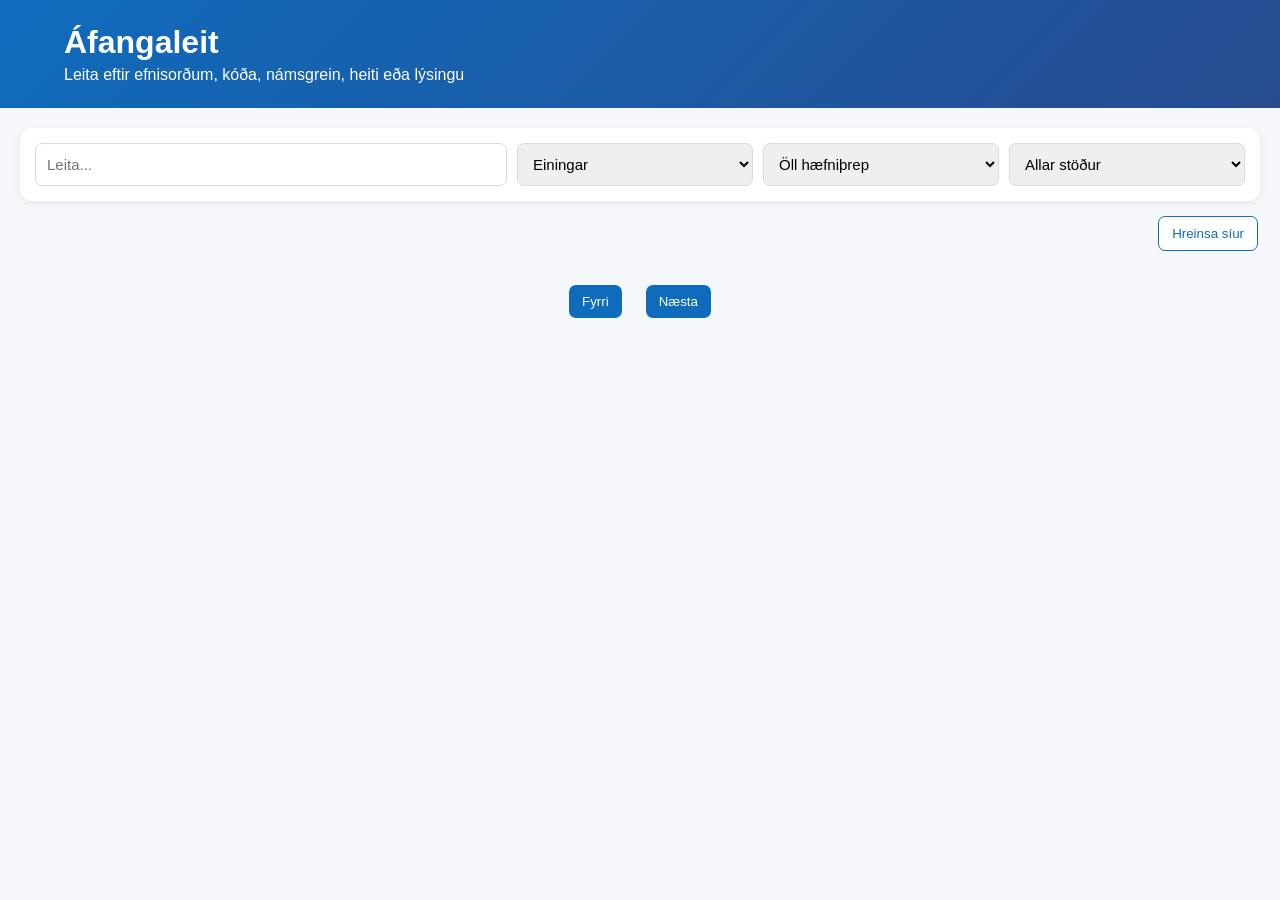
==== commit ffd7954f: "Add files via upload" ====
--- a/index.html
+++ b/index.html
@@ -4,7 +4,7 @@
 const C=[{"i":"6659b9a4e3d27fe06300064a","a":"LÍFS1ES05","t":"Lífsleikni","s":"lífsleikni","o":"einstaklingur, framtíð, félagsþroski, samfélag, samskipti, sjálfstraust, virðing, ábyrgð","d":"Efni áfangans eru fjölbreyttir þættir sem snerta daglegt líf og tengsl nemenda við samfélag sitt. Eftirfarandi viðfangsefni tilheyra námsefni áfangans:\nSjálfsmynd; auka þekkingu og skilning á sjálfum sér, meta og efla sjálfstraust og samskiptafærni\nHeilbrigður lífsstíll; fræðsla um mataræði, svefn og kynheilbrigði\nFjármálalæsi; eigin fjármál, neysluviðmið, fjárhagsaðstoð \nAtvinnumarkaður; kynnast venjum, reglum og skyldum\nBorgaravitund og alþjóðasamfélag, menning og margbreytileiki\nTjáning; farið verður í framkomu, tjáningu eigin skoðana og formlegra erinda \nNáms- og starfsfræðsla; lögð áhersla á uppbyggingu framhaldsskólakerfisins s.s. námsleiðir, námsmarkmið og námstækni.\nViðfangsefni: sjálfsmynd, lífsstíll, náms- og starfsfræðsla, fjármálalæsi, borgaravitund, tjáning.\n","c":5,"l":1,"v":null,"st":"for inspection","m":1717156260.802598,"p":"","k":["helstu hugtökum sem tengjast sjálfsmynd og þekkingu og skilningi á eigin persónu gildi heilbrigðs lífsstíls","þáttum sem hafa áhrif á samskipti og ágreiningsstjórn","fjármálahugtökum ásamt umfjöllun um auglýsingar og neyslusamfélagið","venjum, reglum og hefðum atvinnumarkaðarins","umfjöllun um alþjóðasamfélagið og fjölmenningu sem varða jafnrétti og staðalmyndir","gildi þess að æfa sig í að tjá sig munnlega um viðfangsefni hverju sinni","framhaldsskólakerfinu og námsleiðum","góðri námstækni og mikilvægi markmiðssetninga"],"sk":["rýna í eigin sjálfsmynd og meta eigin stöðu","nýta sér upplýsingar um mikilvægi heilbrigðs lífsstíls og heilsueflingu","skoða samskipti, ágreining og tilfinningar á jákvæðan og hagnýtan hátt","skipuleggja, taka réttar ákvarðanir og bera ábyrgð á eigin fjármálum og neyslumynstri","horfa gagnrýnið á auglýsingar og taka sjálfstæða afstöðu til auglýsinga","greina venjur, reglur og hefðir atvinnumarkaðarins","greina og meta aðstæður er tengjast fjölmenningu og staðalmyndum","undirbúa mál sitt og færa rök fyrir skoðunum sínum og afstöðu","nýta sér góða námstækni og setja sér raunhæf markmið","skoða námsframboð og námsleiðir"],"co":[["greina og meta sjálfan sig og eigin stöðu á raunhæfan hátt",""],["velja heilsueflandi lífsstíl s.s. hollt mataræði, nægan svefn og kynheilsu",""],["greina og meta eigin samskipti og leysa ágreiningsmál",""],["lesa í fjármálatilboð; lesa auglýsingar og draga úr markaðsvæðingu",""],["vera ábyrgur þátttakandi í atvinnulífinu",""],["meta og gera grein fyrir aðstæðum og þáttum sem tengjast borgaravitund, fjölmenningu og alþjóðavitund",""],["flytja mál sitt á sannfærandi og öruggan hátt",""],["setja sér markmið í námi og velja sér nám við hæfi",""]],"sc":[{"n":"Menntaskólinn á Egilsstöðum","a":"me"}]},{"i":"51265b3d62933a77194c9004","a":"LIME1MS05","t":"Menningarsamhengi og saga","s":"listir og menning","o":"menningarsamhengi, saga","d":"Markmið áfangans er að nemandinn geri sér grein fyrir eðli þeirra þátta sem mótað hafa listsköpun mannsins í gegnum tíðina og geri sér grein fyrir hvernig listir eru nátengdar félagslegum veruleika á hverjum stað á hverjum tíma.  Áhersla verður lögð á sjálfstæð vinnubrögð í upplýsingaöflun,  úrvinnslu og verkefnaskilum  í einhverskonar tjáningarformi. Kennslugögn eru margvísleg; ýmis uppfletti- og fræðirit og þá sérstaklega listasögubækur s.s. Saga listarinnar, Nútímalistasaga Fjölva,  alfræðiorðabækur, veraldarvefur o.fl. Mikilvægt er að nemendur séu frjóir í efnisleit, komi einnig með efni að heiman ef til er, taki viðtöl við fólk með sérþekkingu á efninu hverju sinni og nýti sér vel bókasafn skólans og Héraðsbókasafnið.  Einnig er möguleiki á að panta bækur, myndbönd og annað efni með millisafnaláni í gegnum bókasafnið ME.  Kennari mun einnig leggja til ýmsar bækur tengdar efninu sem verða í kennslustofu meðan á náminu stendur. Kennsluform:  Áfanganum er skipt niður í  lotur eða verkefni, þar sem 5 tímabil verða tekin fyrir og nemendur kynnast og vinna  með menningarsamhengið á ákveðnum stað á ákveðnum tíma.  Skoðaðir verða  flestir þættir listalífsins;  myndlist, handverk, hönnun,  tíska,  arkitektúr, tónlist, dans og leiklist.  Einnig þarf að gera samanburð við menningu á Íslandi á sama tíma.  Hver nemandi tekur fyrir ákveðna þætti menningarinnar, leitar heimilda, vinnur úr þeim og kynnir fyrir öðrum nemendum í áfanganum í lok hverrar lotu. Uppbygging verkefna:  Fyrstu  tímarnir fara í stutta kynningu á borg og tíma frá kennara. Þá fer fram svokölluð þankahríð nemenda eða brainstorming þar sem nemendur ákveða hvað þeir vilja helst taka fyrir varðandi tímabilið og efnið flokkað.  Vinnsla gagna tekur svo við í ca 6-8 stundir og þá eru allar heimildir nýttar. Mjög mikilvægt er að vera frjór í efnisleit og hugmyndavinnu því gefið er fyrir frumleika og áhuga hvers og eins.  Verkefnum er  síðan skilað í ýmsum tjáningarformum, s.s. skriflega, með fyrirlestri, með myndum, myndböndum, með tölvu og skjávarpa, tónlistarflutningi eða  í öðru formi.","c":5,"l":1,"v":null,"st":"í vinnslu","m":1353575885,"p":"engar","k":["samhengi á milli ólíks birtingarmáta skapandi tjáningar á ólikum stöðum og ólíkum tímum","eðli þeirra þátta sem mótað hafa listsköpun mannsins í gegnum tíðina","hvernig listir eru nátengdar félagslegum veruleika á hverjum stað á hverjum tíma"],"sk":["beita sjálfstæðum vinnubrögðum í upplýsingaöflun","úrvinnslu og verkefnaskilum  í einhverskonar tjáningarformi","beita mismunandi tjáningarformum við úrvinnslu verkefna"],"co":[["átta sig á hvernig hin ólíku listform tengjast hefðum, notagildi, listrænu yfrbragði, samfélagsímynd og þjóðareinkennum"],["skoða  og skilgreina sinn eigin menningarheim"],["taka virkan þátt í umræðu um verkefni sín og annarra nemenda"]],"sc":[{"n":"Menntaskólinn á Egilsstöðum","a":"me"}]},{"i":"51265b3d62933a77194c90b5","a":"FÍKN2FF05","t":"Fíknihegðun og forvarnir","s":"fíknifræði","o":"forvarnir, fíknihegðun","d":"Viðfangsefni áfangans er fíknihegðun, forvarnir og meðferðarúrræði við ferns konar fíknivanda; áfengi, vímuefni, tölvu og matar. Farið verður í kenningar um fíkn og fíknihegðun, orsakir fíknihegðunar, skilgreiningar og greiningartæki fyrir fíkn og helstu líkamlegu og sálræn\r\nviðbrögð fíkla. Afleiðingar fíknihegðunar fyrir einstaklinginn og samfélagið verðar skoðaðar sem félagslegt vandamál út frá ýmsum hliðum. Auk þessa verður farið í uppbyggingu forvarna á ýmsum sviðum samfélagsins; stigskiptingu forvarna og opinbera stefnumótun á sviði forvarna. Meðferðarrúrræði og hugmyndafræði meðferðar við fíkn verður kynnt með sérstakri áherslu á þau úrræði sem til eru á Íslandi.","c":5,"l":2,"v":null,"st":"í vinnslu","m":1360942758,"p":"FÉLV1ÞF05 eða HEIM2SI05","k":["sögulegri þróun viðhorfa og þekkingar á áfengis og vímuefnafíkn","sjónarhornum og kenningum um fíknihegðun","útbreiðslu fíknivandans sem félagslegsheilsuvandamáls m.t.t. flokkunar vanda, alvarleika, kyns, aldurs og félagslegrar stöðu","hlutverkum heilsueflingar og forvarna; beitingu forvarna","helstu meðferðarkenningum við fíknivanda","íslenska heilbrigðiskerfinu, stofnunum og fyrirtækjum sem sinna málefnum forvarna og fíknimeðferðar"],"sk":["lesa rannsóknir á sviði lýðheilsu, fíknar og forvarna","greina milli mismunandi fíknivanda og geta leitað viðeigandi úrræða í hverju tilviki"],"co":[["þróa hugmyndir sínar um forvarnir og fræðslu með rannsóknum, kenningum og eigin reynslu"],["gera áætlanir og að framkvæma verkefni sem ætlað er að efla heilsu og forvarnir"]],"sc":[{"n":"Menntaskólinn á Egilsstöðum","a":"me"}]},{"i":"51265b3d62933a77194c90b6","a":"FÉLA2AB05","t":"Afbrotafræði","s":"félagsfræði","o":"afbrotafræði","d":"Viðfangsefni áfangans er stór undirgrein félagsfræðinnar sem snýr að rannsóknum á afbrotum og afbrotahegðun. Saga fræðigreinarinnar verður skoðuð, frumkvöðlar kynntir sem og sjónarhorn og þær kenningar s.s. líffræðikenningar, sálfræðikenningar og samvirknikenningar sem settar hafa verið fram um afbrot og afbrotahegðun. Afbrot og flokkun þeirra verður kynnt með sérstakri umfjöllun um fjóra flokka afbrota, ofbeldi, kynferðisbrot, fíkniefnabrot og skipulagða glæpastarfssemi. Refsingar og refsiaðferðir sem viðbrögð við afbrotum eru skoðaðar í sögulegu ljósi með sérstakri áherslu á Ísland. Þróun afbrota á Íslandi skoðuð og einkenni afbrotamanna.","c":5,"l":2,"v":null,"st":"í vinnslu","m":1360943690,"p":"FÉLV1ÞF05 eða HEIM2SI05","k":["sögu afbrotafræðinnar og þekktum rannsóknum á sviðinu","þekktustu kenningum og sjónarhornum; samstöðu-, samskipta- og átakasjónarhornum","mikilvægum í  hugtökum afbrotafræði, s.s. frávik, stimplun og félagslegt taumhald","flokkun afbrota; fórnarlambslausir glæpir, skipulagðir glæpir, alvarleiki brota","refsingum; þróun refsinga, ólík viðbrögð við brotum milli samfélaga og innan samfélaga"],"sk":["skilgreina og flokka afbrot út frá kenningum og sjónarhornum afbrotafræði","afla upplýsinga um afbrot og rannsóknir á sviði afbrotafræði og vísa rétt í þær","tengja hugtök og kenningar afbrotafræðinnar við umfjöllun um afbrot, t.d. í fréttaflutningi og annarri orðræðu"],"co":[["ræða og setja fram upplýsingar um frávik, afbrot og viðbrögð samfélagsins við afbrotum"]],"sc":[{"n":"Menntaskólinn á Egilsstöðum","a":"me"}]},{"i":"51265b3d62933a77194c90d8","a":"HEIM2FN05","t":"Fornaldar- og nýaldarheimspeki","s":"heimspeki","o":"fornaldarheimspeki, nýaldarheimspeki","d":"Í áfanganum er viðfangsefnið heimspeki með hliðsjón af fornaldar- og nýaldarheimspeki; Forn-Grikkir og heimspeki 17. og 18. aldar.  Áfanginn er kynning á heimspeki sem er bæði afstæð og fræðileg umræða um tilvist og mannlegan veruleika. Farið verður í kenningar sem móta heimspekilegan hugsunarhátt og samlestur á frægum textabrotum eftir mikilvæga heimspekinga um heimspekinnar. Rökleikni nemenda er efld  en það má gera með þátttöku í umræðum um heimspekileg viðfangsefni, samningu rökfærsluritgerða og þjálfun í að greina málflutning fólks og röksemdir. Lögð er áhersla á að tengja heimspekina við veruleika nemenda og gera hana þannig merkingarbæra og hagnýta í lífi og starfi. Í áfanganum verður farið yfir klassískar spurningar innan heimspeki eins og hvað er þekking og hver er tilgangur lífsins, auk þess sem tilvist Guðs og raunveruleikinn fá umfjöllun.","c":5,"l":2,"v":null,"st":"í vinnslu","m":1361266313,"p":"FÉLV1ÞF05 eða HEIM2SI05","k":["sögulegri þróun heimspekilegra hugmynda","helstu heimspekingum sögunnar; s.s. Sókratesi, Platon, Aristótelesi, Ágústínusi, Descartes, Spinoza, Locke, Hume, Kant, Hegel, Schopenhauer, Mill, Nietzsche, Kierkegaard, Heidegger, Wittgenstein og Sartre","mikilvægum heimspekilegum hugtökum og hugmyndum úr heimspekisögunni; s.s. frummynd, hugmynd, réttlæti, lýðræði, dygð, afstæði, algildi, leikslokakenningu, reglusiðfræði, gildi, hughyggju, frumspeki, frelsi, trú, markhyggju og nautnahyggju"],"sk":["lesa heimspekitexta","endursegja og skýra textabrot","beita gagnrýnu viðhorfi; t.d. greina rökskekkjur í fréttaflutningi og annarri orðræðu tjá sig, hlusta á aðra og vega eigin rök og annarra"],"co":[["tengja hugmyndir heimspekinnar við eigin veruleika"],["sjá tengsl heimspeki og annarra sviða menningar s.s. trúarbragða, lista og vísinda"]],"sc":[{"n":"Menntaskólinn á Egilsstöðum","a":"me"}]},{"i":"5272947f62933a493f00301c","a":"LEIK1ÚH05","t":"Útlitshönnun sviðslista","s":"leiklist","o":"útlitshönnun sviðslista","d":"Lýsing er ógerð en áfanginn stofnaður til að taka frá nafn.","c":5,"l":1,"v":null,"st":"í vinnslu","m":1383240831.972077,"p":"","k":[],"sk":[],"co":[],"sc":[{"n":"Menntaskólinn á Egilsstöðum","a":"me"}]},{"i":"527b925c62933a493f0039ee","a":"HÖNN3TÖ05","t":"Tölvustudd hönnun","s":"hönnun","o":"tölvustudd hönnun","d":"Áfangalýsing ógerð en áfanginn stofnaður til að taka frá nafn.","c":5,"l":3,"v":null,"st":"í vinnslu","m":1383830108.457862,"p":"","k":[],"sk":[],"co":[],"sc":[{"n":"Menntaskólinn á Egilsstöðum","a":"me"}]},{"i":"58a42f7262933a4e92016d91","a":"ENSK1BÓ05","t":"Enska með áherslu á bókmenntir","s":"enska","o":"bókmenntir 20. aldar","d":"Ný menntastefna er höfð til grundvallar og grunnþættir menntunar eru hafðir að leiðarljósi. Áhersla er á læsi í víðu samhengi, s.s. á bókstafi og hljóð, umhverfi, tákn, reglur, samskiptamiðla, hugtök, tjáskipti, tilfinningar, lesefni og samskipti.  Vinnuferlið miðast við að efla færni og sjálfsmynd nemenda til að takast á við fjölbreytt lesefni við hæfi hvers og eins.  ","c":5,"l":1,"v":13,"st":"í vinnslu","m":1487155058.526818,"p":"Engar","k":["Einföldum bókmenntatexta  á enskri tungu","Ýmsum aldurs- og áhugamiðuðum hugtökum á enskri tungu","Mikilvægi lestrar og bókmennta","Mikilvægi tjáningar og hlustunar"],"sk":["Finna sér bókmenntir við hæfi  á bókasöfnum og öðrum stöðum","Nýta sér bókmenntir á fjölbreyttu formi, s.s. á stafrænum miðlum","Tjá sig í mæltu og/eða rituðu máli","Vinna með texta sem hann hefur lesið og/eða hlustað á","Nýta sér leiðréttingarforrit og önnur hjálpargögn til verkefnavinnu","Lesa upp og/eða tjá sig fyrir framan aðra","Lesa og/eða hlusta á texta sér til gagns og gleði"],"co":[["Nýta sér enskar bókmenntir",""],["Auka sjálfstraust sitt og trú á eigin málfærni í tjáningu og/eða ritun",""],["Nýta sér læsi í víðu samhengi",""],["Hlusta á sjónarmið annarra af víðsýni",""],["Lesa í og/eða nýta sér upplýsingar sem koma fram í útvarpi, sjónvarpi og í netmiðlum",""],["Lesa í umhverfi, samskipti, tilfinningar og reglur í þeim tilgangi að átta sig á hvað er viðeigandi hverju sinni",""],["Hlusta á aðra og tjá eigin skoðanir",""],["Lesa ýmsa texta, s.s. bækur, fréttir og fræðigreinar",""]],"sc":[{"n":"Menntaskólinn á Egilsstöðum","a":"me"}]},{"i":"51265b3d62933a77194c9011","a":"FIML1AÞ03","t":"Afreksþjálfun í fimleikum","s":"fimleikar","o":"afreksþjálfun í fimleikum","d":"Um afreksíþróttaáfanga er að ræða, þar sem nemandinn æfir sína íþrótt 6 – 8x í viku með fullu skólanámi. Nemendur geta tekið hann sem stigvaxandi afreksþjálfun í alls 8 skólaannir jafnhliða æfingum með sínu félagsliði, eða sem einstakan áfanga inn í óbundið val.\r\n\r\nLögð er áhersla á að vinna með einstaklinginn með það markmið að efla tæknilega getu hans í fimleikum. Sett eru skýr einstaklingsmarkmið í upphafi áfangans, byggð á mælingum og mati kennara. Að þeim er síðan unnið með skipulegum hætti út önnina. Árangur nemandans er síðan metinn á grundvelli þeirra mælitækja sem notuð eru.\r\n\r\nNemendur áfangans gangast undir mikið æfingaálag. Strangar mætinga og agareglur gilda jafnframt í áfanganum,  með það að markmiði að nemandinn finni það skýrt hvað þurfi til þess að verða afreksíþróttamaður í fremstu röð.\r\n\r\nNemendur skrifa undir samning um bann á notkun hvers kyns vímuefna. Brot á þeim samningi veldur brottvísun úr áfanganum, að undangenginni aðvörun og tilraunum til úrbóta.","c":3,"l":1,"v":1,"st":"Samþykkt af skóla","m":1354618542,"p":"engar","k":["þeim aga sem til þarf til að ná árangri í afreksíþróttum","lífsstíl í samræmi við kröfur afreksíþrótta"],"sk":["auka tæknilega færni sína í fimleikum","bæta andlegt og líkamlegt ástand sitt"],"co":[["tileinka sér heilbrigt líferni og átta sig á hversu miklu það skiptir fyrir afreksíþróttafólk"],["setja sér raunhæf markmið og gera sitt besta til að ná þeim, gegnum markvissa ástundun"],["iðka fimleika á háu getustigi"]],"sc":[{"n":"Menntaskólinn á Egilsstöðum","a":"me"}]},{"i":"51265b3d62933a77194c9061","a":"HEIM2SI05_1","t":"Siðfræði","s":"heimspeki","o":"siðfræði","d":"Í áfanganum er viðfangsefnið siðfræði sem er sjálfstæð undirgrein heimspeki. Áfanginn er kynning á siðfræði sem er bæði afstæð og fræðileg umræða um siðferðileg málefni. Farið verður í siðfræðikenningar, hagnýti þeirra við lausn siðaklemma og hvernig haga beri rökræðu og framsetningu afstöðu. \r\n\r\nÍ áfanganum verður farið yfir eftirfarandi viðfangsefni:\r\n\r\n•\tSiðferðilega rökræðu; hvað í henni felst, tilgang hennar og hvaðan hún sprettur.\r\n\r\n•\tMenningarlega afstæðishyggju; ólíkar siðareglur  sem gilda í ólíkum menningarsamfélögum.\r\n\r\n•\tNytjastefnu; að velja þá breytni sem leiðir til bestu heildarafleiðingarinnar fyrir alla sem málið snertir.\r\n\r\n•\tRökræðuna um nytjastefnu; krafan um réttlæti, réttindi og vísan í fortíðarástæður.\r\n\r\n•\tImmanúel Kant og skilyrðislausa skylduboðið.\r\n\r\n•\tThomas Hobbes og samfélagssáttmálann.\r\n\r\n•\tDygðasiðfræði.\r\n\r\n•\tUmhverfissiðfræði.","c":5,"l":2,"v":null,"st":"Samþykkt af skóla","m":1358786831,"p":"LÍFS1BE05, LÍFS1BS05 og FÉLV1ÞF05","k":["helstu kenningum og hugtökum í siðfræði","hagnýtri siðfræði og gildi siðfræðikenninga í daglegu lífi","lausn siðferðilegra álitamála"],"sk":["beita siðfræðikenningum","rökræða siðferðileg álitamál, átta sig á annmörkum eigin röksemdarfærslu og finna skynsamlegar lausnir á siðferðilegum álitamálum","móta eigin skoðanir um siðferðileg viðfangsefni og setja þær fram á skipulagðan og á gagnrýninn hátt","lesa mikilvæga frumtexta í siðfræði"],"co":[["taka upplýstar ákvarðanir í siðferðilegum málefnum"],["geta á gagnrýninn hátt greint góðar og slæmar röksemdarfærslur í ræðu og riti"],["sýna þroskaða siðferðisvitund í hegðun, ræðu og riti"],["vera virkur og ábyrgur þátttakandi í lýðræðissamfélagi"]],"sc":[{"n":"Menntaskólinn á Egilsstöðum","a":"me"}]},{"i":"51265b3d62933a77194c90a5","a":"STÆR2TÖ05_1","t":"Tölfræði","s":"stærðfræði","o":"undirstöðuatriði tölfræði","d":"Áfanginn er grunnáfangi í tölfræði. Í honum er fjallað um lýsandi tölfræði, þ.e. tölfræðigögn, miðsækni og dreifingu, flokkun gagna, úrtak og þýði, einkennishugtök, s.s. meðal- og miðgildi, frávik, tíðni og tíðnidreifingu og myndræna framsetningu gagna.\r\n\r\nEinnig er fjallað um tölfræðigreiningu, m.a. úrtaksfræði, meginmarkgildissetningu tölfræðinnar, fylgni og aðhvarfsgreiningu, ályktunartölfræði og tilgátur og prófanir. Þá er fjallað um áreiðanleika og ályktanir og fyrirvara við þær. Einnig er fjallað um marktekt, öryggismörk og skekkjumörk.","c":5,"l":2,"v":null,"st":"Samþykkt af skóla","m":1360927862,"p":"HSTÆ2FT05 eða STÆR2AF05","k":["dreifingu, miðsækni, og flokkun","gagnasöfnum, dreifingu og úrtaksfræðum","fylgni og áreiðanleikaprófunum"],"sk":["reikna út og vinna úr gagnasöfnum","nýta töflureikni við gagnavinnslu, prófanir og ályktanir","spá, reikna út og túlka fylgni milli tveggja breyta","beita fjölbreyttum aðferðum í myndrænni framsetningu tölfræðiupplýsinga","reikna út normaldreifingu og t-dreifingu","reikna út öryggisbil og prófanir á tilgátum, svo sem kí-kvaðrat próf og t-prófi","reikna út og túlka öryggis- og skekkjumörk"],"co":[["skilja merkingu og tengsl hugtaka í námsefninu og vinna með þau"],["beita aðferðum tölfræðinnar á skipulegan hátt við lausn viðfangsefna og þrauta"],["geta útskýrt hugmyndir innan námsefnisins skilmerkilega og skipst á skoðunum um þær"],["leggja mat á tölfræðigögn og átta sig á muninum á fylgni og orsaksamhengi"],["skilja röksemdir og framsetningu tölfræðinnar á almennum vettvangi á fræðilegan hátt, bæði í rituðu máli og myndrænt"]],"sc":[{"n":"Menntaskólinn á Egilsstöðum","a":"me"}]},{"i":"51265b3d62933a77194c90b4","a":"LÍFS1BS05_2","t":"Borgaravitund, samfélag","s":"lífsleikni","o":"borgaravitund, samfélag, samskipti, umhverfismál, vinnumarkaður","d":"Efni áfangans eru fjölbreyttir þættir sem snerta daglegt líf nemenda og tengslin við samfélagið.\r\n \r\nÞeir þættir sem verða teknir til umfjöllunar eru: \r\n\r\n•\tvinnumarkaður; réttindi og skyldur, ferilskrár, starfsumsóknir og atvinnuviðtöl\r\n\r\n•\tumhverfismál; sjálfbærni, náttúruauðlindir, umhverfissiðfræði og -vitund og neysluvenjur\r\n\r\n•\tborgaravitund; jafnrétti, staðalmyndir og lýðræði, alþjóðasamfélagið og fjölmenning\r\n\r\n•\tfjármálalæsi; eigin fjármál, neysluviðmið, fjárhagsaðstoð, auglýsingalæsi og markaðsvæðing\r\n\r\n•\táföll og sorg og streita\r\n\r\n•\tsamskipti og lausn ágreiningsmála\r\n\r\n•\ttjáning; flutningur formlegra og hálf-formlegra erinda.","c":5,"l":1,"v":null,"st":"Samþykkt af skóla","m":1361271406,"p":"engar","k":["hugtökum sem snerta umhverfismál og umhverfisvitund, s.s. sjálfbærni","umhverfismerkingum, eigin neysluvenjum og áhrifum þeirra á eigin velferð og umhverfið","fjármálahugtökum ásamt  umfjöllun um auglýsinga og neyslusamfélagið","formi tjáningar, hvernig skal undirbúa og flytja munnlegt erindi","helstu þáttum sem snerta gildi, kröfur, réttindi og skyldur á vinnumarkaði","ferli atvinnuumsókna, atvinnuleitar og gerð ferilskrár","umfjöllun um alþjóðasamfélagið og fjölmenningu sem varða jafnrétti og lýðræði","þáttum sem hafa áhrif á samskipti og ágreiningsstjórn","ferli sorgar og áfalla"],"sk":["afla og vinna með upplýsingar um eigin neyslu og nýtingu náttúruauðlinda","taka þátt í samræðum sem varða umhverfisvitund og sjálfbærni á ábyrgan og rökrænan hátt","fylgja því ferli sem þarf til að sækja um atvinnu","greina og meta aðstæður er tengjast fjölmenningu, jafnrétti, lýðræði og staðalmyndum","skipuleggja, taka réttar ákvarðanir og bera ábyrgð á eigin fjármálum og neyslumynstri","horfa gagnrýnið á auglýsingar og taka sjálfstæða afstöðu til auglýsinga","undirbúa málflutning í mismunandi aðstæðum og færa rök fyrir skoðunum sínum","skoða samskipti, ágreining og tilfinningar á jákvæðan og hagnýtan hátt"],"co":[["setja saman ferilskrá, bera sig að í atvinnuleit og atvinnuviðtölum"],["meta áhrif eigin lifnaðarhátta á umhverfið og geta hagrætt neysluvenjum m.t.t. sjálfbærni"],["taka upplýsta afstöðu til almennrar umfjöllunar um umhverfismál"],["lesa í fjármálatilboð; lesa auglýsingar og draga úr markaðsvæðingu"],["flytja mál sitt á sannfærandi og öruggan hátt, beita líkamanum rétt í flutningi"],["meta og gera grein fyrir aðstæðum og þáttum sem tengjast fjölmenningu og  alþjóðavitund"],["sýna góða samskiptahæfni og bregðast við eigin áföllum og styðja aðra"]],"sc":[{"n":"Menntaskólinn á Egilsstöðum","a":"me"}]},{"i":"51265b3d62933a77194c90b7","a":"FÉLA2HE05_1","t":"Heilsufélagsfræði","s":"félagsfræði","o":"heilsufélagsfræði","d":"Viðfangesefni þessa áfanga er vaxandi og öflugt sérsvið félagsfræðinnar sem beinir sjónum sínum að heilsu, veikindum og skipulagi heilbrigðismála í félagsfræðilegu samhengi. Bæði er fjallað um almenna heilsufélagsfræði sem og geðheilsufélagsfræði. Farið er í helstu kenningar sem tilheyra þessum sviðum, sögu og þróun þessara rannsóknasviða og hagnýtingu þeirra.\r\nFjallað er m.a. um sjúkdómsvæðingu og kenningar um sjúklingshlutverkið, frávik, félagslega dreifingu sjúkdóma, heilbrigðisþjónustu. Einnig er fjallað um samskipti sjúklinga og fagaðila, geðræn og langvinn veikindi, öldrun, dauðann og skoðuð áhrif kyns, aldurs og stéttar auk áhrifa lífsstíls.","c":5,"l":2,"v":null,"st":"Samþykkt af skóla","m":1360944077,"p":"FÉLV1ÞF05.\r\nEinnig er gott að hafa lokið FÉLA2SS05, SÁLF2SS05 eða UPPE2SS05.","k":["tengslum heilsu og samfélags","helstu ástæðum útbreiðslu heilsuvandamála","þróun heilbrigðisþjónustu, notkun hennar, þýðingu og árangur","mikilvægum heilsufélagsfræðilegum hugtökum og kenningum; s.s. siðbindingu, fagmennsku, fagræði, sjúkdómsvæðingu, sjúklingshlutverkinu, veikindahegðun, félagslegri flokkun og stimplun sjúkdóma"],"sk":["afla upplýsinga um heilsufélagsfræðileg viðfangsefni á grundvelli rannsóknarspurninga","lesa heilsufélagsfræðilegar rannsóknir og skýra frá innihaldi þeirra á skipulagðan hátt"],"co":[["tengja hugmyndir heilsufélagfræðinnar við eigin veruleika og nærumhverfi"],["meta tengsl lífsstíls, félagslegs umhverfis og heilbrigðis"]],"sc":[{"n":"Menntaskólinn á Egilsstöðum","a":"me"}]},{"i":"51265b3d62933a77194c90b8","a":"KYNJ2KK05_1","t":"Kyn og kyngervi","s":"kynjafræði","o":"kyn, kyngervi","d":"Í áfanganum er viðfangsefnið kynjafræði sem er þverfagleg fræðigrein sem á rætur sínar í félagsfræði og stjórnmálafræði. Kynjafræðin verður kynnt sem fræðileg og hagnýt umræða um mannlegan veruleika út frá grundvallarbreytunni; kyn. Farið verður í sögu jafnréttisbaráttu kvenna, rauðsokkur,  femínisma, getnaðarvarnir, fóstureyðingar, kynlíf og mótun kynverundar. Auk þess verður fjallað um móðurhlutverkið, föðurhlutverkið, klámvæðingu, og birtingarmynd kynjanna í fjölmiðlum, stjórnkerfi og hversdagslífi. \r\nMegináhersla verður á að tengja kynjafræðina á hagnýtan hátt við aðrar greinar og daglegt líf nemenda og hjálpa þeim að nota ‚kynjagleraugun‘ (sjónarhorn kynjafræðinnar) á fjölmiðla, heilbrigðiskerfi, skólagöngu, vinnumarkað og frávikshegðun s.s. vændi, ofbeldi og afbrot.","c":5,"l":2,"v":null,"st":"Samþykkt af skóla","m":1360945238,"p":"LÍFS1BE05, LÍFS1BS05 og annað hvort FÉLV1ÞF05 eða HEIM2SI05","k":["helstu hugtökum og kenningum kynjafræðinnar; s.s. líffræðilegri nauðhyggju, mótunarhyggju, kyngerfi, staðalmyndum, klámvæðingu, jafnrétti, mismunun, femínisma, karl og kvenrembu, feðraveldi og kynhlutverkum","helstu fræðimönnum í sögu jafnréttis- og kynjafræði, erlendum og innlendum","sögu jafnréttisbaráttunnar; þrjár bylgjur og áfangar","stöðu karla og kvenna í íslensku samfélagi, fyrr og nú"],"sk":["taka þátt í umræðum um algeng álitamál sem tilheyra kynjafræðinni og geti mótað sér afstöðu og gert grein fyrir henni með tilliti til kenninga kynjafræðinnar og hugtaka","beita femínísku viðhorfi (kynjagleraugum) ; t.d. greina staðalmyndir, nauðhyggju og rökskekkjur í fréttaflutningi og annarri orðræðu"],"co":[["líta á samfélagið út frá sjónarhorni kyns og kynferðis með gagnrýnum augum og geti tengt hugmyndir kynjafræðinnar við eigin veruleika"]],"sc":[{"n":"Menntaskólinn á Egilsstöðum","a":"me"}]},{"i":"51265b3d62933a77194c90d9","a":"UPPE2TÓ05_1","t":"Tómstundafræði","s":"uppeldisfræði","o":"tómstunda- og félagsmálafræði","d":"Tómstundastarf gegnir mikilvægu menningar- og uppeldishlutverki í nútímasamfélagi. Tómstunda- og félagsmálafræði er ung fræðigrein og felur meðal annars í sér að tileinka sér þekkingu á gildi, þýðingu og hlutverki tómstunda fyrir fólk á öllum aldri í samfélaginu. Einnig fjallar greinin um rannsóknir á tómstundum og mikilvægi þeirra í þróun tómstundastarfs. Í áfanganum verður horft á tómstundastarf í sinni víðustu mynd, bæði úti og inni, tengt náttúru, umhverfi og samfélagi. Rýnt verður í hugmyndafræði unglinga- og þátttökulýðræðis. Í tómstundastarfi með börnum og unglingum er nauðsynlegt að þekkja til forvarna, til að mynda birtingarmynd eineltis og til hvaða ráða er hægt að grípa við lausn þeirra. Þetta á einnig við um forvarnir í tengslum við áfengis- og fíkniefnamisnotkun. Markmiðið er að öðlast heildarsýn yfir þá starfsemi sem fram fer í tómstundum barna, ungmenna og aldraðra og það menningar- og uppeldishlutverk sem tómstundastarf gegnir í lífi þeirra.","c":5,"l":2,"v":null,"st":"Samþykkt af skóla","m":1361269487,"p":"FÉLV1ÞF05","k":["tómstundafræði samtímans í tengslum við íslenskt samfélag","sögulegri og fræðilegri þróun tómstundafræðinnar","helstu rannsóknum á tómstundastarfi","mikilvægi rannsókna í mótun og þróun tómstundastarfs","aðferðum sem koma að notum í tengslum við forvarnir í tómstundastarfi","sérstöðu tómstundafræði, viðfangsefnum hennar og aðferðum","mikilvægi tómstundastarfs og tengslum þess við farsælt uppeldi, vellíðan og    félagslega aðlögun"],"sk":["afla upplýsinga er tengjast rannsóknum á tómstundum og setja í fræðilegt                samhengi","nýta fræðilegan/vísindalegan texta","afla upplýsinga um tómstundir og tómstundastarf og nýta þær í hagnýtum     verkefnum","beita orðræðunni um tómstundir á ýmis viðfangsefni og á vettvangi","miðla fræðilegu efni í ræðu og riti"],"co":[["vinna úr rannsóknargögnum og leggja mat á rannsóknir á tómstundum"],["leggja mat á hagnýtar aðferðir sem henta við margvíslegar aðstæður í                 tómstundastarfi"],["tengja rannsóknarniðurstöður við tómstundastarf á vettvangi"],["beita grundvallaraðferðum í forvörnum og eineltismálum"],["taka þátt í rökræðum um tómstundastarf"],["meta eigin frammistöðu og vinnuframlag sem og annarra á gagnrýninn hátt"]],"sc":[{"n":"Menntaskólinn á Egilsstöðum","a":"me"}]},{"i":"51265b3d62933a77194c90da","a":"LÍFS1BE05_1","t":"Borgaravitund, einstaklingur","s":"lífsleikni","o":"borgaravitund, lífsstíll, náms- og starfsfræðsla, sjálfsmynd, tjáning","d":"Efni áfangans eru fjölbreyttir þættir sem snerta daglegt líf og tengsl nemenda við samfélag sitt.\r\n \r\nEftirfarandi viðfangsefni tilheyra námsefni áfangans:\r\n \r\n-\tSjálfsmynd; auka þekkingu og skilning á sjálfum sér, meta og efla sjálfstraust, samskiptafærni, skilgreina áhugasvið og eigin hæfni  á ýmsum sviðum. \r\n\r\n-\tLífsstíll; þar er farið í forvarnafræðslu um vímuefni, áfengi, átraskanir, mataræði, svefn, hreyfingu, líkamsbeitingu og geðheilbrigði. Auk þess kynheilbrigðsfræðsla frá Ástráði.\r\n\r\n-\tTjáning; farið verður í framkomu og tjáningu eigin skoðana.\r\n\r\n-\tNáms- og starfsfræðsla; lögð áhersla á átthagafræði framhaldsskólakerfisins s.s. skólakerfið, námsleiðir, námsmarkmið, sjálfsþekking, námstækni, vinnubrögð og gerð námsáætlana.","c":5,"l":1,"v":null,"st":"Samþykkt af skóla","m":1361270682,"p":"engar","k":["framhaldsskólakerfinu og námsleiðum sem leiða til mismunandi  útgönguleiða","góðum vinnubrögðum, námstækni og mikilvægi markmiðssetninga","tengslum sjálfsþekkingar og náms- og starfsvals sem og áhugasviði, styrkleikum og veikleikum í námi","helstu hugtökum sem tengjast sjálfsmynd og þekkingu og skilningi á eigin persónu","því hvernig skal undirbúa og flytja munnleg erindi við mismunandi aðstæður","gildi hreyfingar, góðrar líkamsvitundar og heilbrigðs lífsstíls sem og skaðsemi fíknihegðunar"],"sk":["skoða námsframboð og námsleiðir og tengja áhugasvið við náms- og starfsval","rýna í eigin sjálfsmynd og meta eigin stöðu t.d. með því að nýta sér ýmis stöðluð og viðurkennd sjálfsmatspróf","nýta sér góð vinnubrögð, góða námstækni og setja sér raunhæf markmið","undirbúa mál sitt og færa rök fyrir skoðunum sínum og afstöðu","nýta sér upplýsingar um forvarnir og heilsueflingu"],"co":[["velja sér leið gegnum framhaldsskólakerfið og búa til námsáætlun fyrir nám að loknum framhaldsskóla"],["greina og meta sjálfan sig á raunhæfan hátt og setja sér markmið m.t.t. áhugasviðs og styrkleika og veikleika"],["nota árangursríka námstækni, stjórna einbeitingu, beita mismunandi minnisaðferðum, skipuleggja og undirbúa próflestur, glósutækni, lestrartækni og tímastjórnun"],["flytja mál sitt á sannfærandi og öruggan hátt"],["velja heilsueflandi lífsstíl s.s. hollt mataræði, nægan svefn og kynheilsu"]],"sc":[{"n":"Menntaskólinn á Egilsstöðum","a":"me"}]},{"i":"51265b3d62933a77194c9192","a":"NÁTT1JU05","t":"Kynning á jarð- og umhverfisfræði","s":"náttúrufræði","o":"eðlisfræði, jarðfræði, umhverfisfræði","d":"Í áfanganum er farið í þá þætti jarðfræðinnar sem tengjast daglegu lífi nemenda og eðlisfræðin á bak við þá skýrð með einföldum hætti. Sérstök áhersla er lögð á jarðfræði Íslands og umhverfismál. Dæmi um umfjöllunarefni eru sólkerfið okkar, hringrásir efna á jörðinni, veðrakerfi, loftslagsmál, hafstraumar, flekarek, eldvirkni, jarðskjálftar, landmótun og nýting náttúruauðlinda. Þá verða þau vandamál sem mannkyn stendur frammi fyrir um þessar mundir varðandi nýtingu náttúruauðlinda, mengun og loftslagsbreytingar sérstaklega skoðuð.","c":5,"l":1,"v":2,"st":"Samþykkt af skóla","m":1352972541,"p":"engar","k":["sólkerfinu okkar og þeim hringrásum sem snerta daglegt líf jarðarbúa","innri gerð jarðar, innrænum öflum og birtingarmynd þeirra á yfirborði jarðar","útrænum öflum og birtingarmynd þeirra á yfirborði jarðar","umhverfismálum, orkuöflun, nýtingu náttúruauðlinda og loftslagsbreytingum","jarðfræði Íslands og þeim þáttum sem mynda og móta landið dag hvern"],"sk":["beita hugtökum á skilmerkilegan hátt og í rökrænu samhengi","afla sér upplýsinga um viðfangsefni jarðvísindamanna, vinna úr þeim og koma frá sér á greinargóðan máta","fjalla um umhverfismál á upplýstan og vel rökstuddan hátt"],"co":[["tengja undirstöðuþætti jarðvísinda við umhverfi sitt og daglegt líf"],["gera sér grein fyrir þeim þáttum sem eru mikilvægir lífi á jörðinni og þeim ógnum sem steðja að lífríki jarðar"],["lesa í umhverfi sitt og draga ályktanir um þau jarðfræðilegu ferli sem þar ráða ríkjum"],["taka ábyrga og upplýsta afstöðu í umhverfismálum og nýtingu náttúruauðlinda"]],"sc":[{"n":"Menntaskólinn á Egilsstöðum","a":"me"}]},{"i":"51265b3d62933a77194c9194","a":"SKYN1SE01","t":"Skyndihjálp og endurlífgun","s":"skyndihjálp","o":"endurlífgun, skyndihjálp","d":"Kynning; hvað er skyndihjálp?\r\n\r\nUndirstöðuatriði; streita í neyðartilfellum, tilfinningarleg viðbrögð eftir að hafa veitt skyndihjálp, sálrænn stuðningur og að forðast sýkingar.\r\n\r\nFjögur skref skyndihjálpar; tryggja öryggi á vettvangi, meta ástand slasaðara eða sjúkra, sækja hjálp og veita skyndihjálp.\r\n\r\nGrunnendurlífgun og sjálfvirkt hjartastuð; að athuga viðbrögð, að opna öndunarveg, að athuga öndun, hjartahnoð og blástursaðferð, sjálfvirkt hjartastuð (AED), endurlífgunarkeðjan, hliðarlega og losun aðskotahlutar úr öndunarvegi.\r\n\r\nSkyndihjálp: Áverkar; innvortis- og útvortis blæðingar, sár, brunasár, áverkar á höfði, hálsi eða baki, áverkar á beinum, vöðvum eða liðum, eitranir hitaslag/hitaörmögnun og ofkæling. Bráð veikindi; brjóstverkur (hjartaáfall), bráðaofnæmi, heilablóðfall, flog, sykursýki og öndunarerfiðleikar (astmi). \r\nSkyndihjálp framhald; nánari líkamsskoðun, eitrun, blóðnasir, lost, sár og sáraumbúðir, raflost, höfuðáverkar, tannáverkar, skorðun á hrygg, áverkar á brjóstkassa og kvið, vöðvakrampar, sýklasótt, yfirlið og spelkun útlima.","c":1,"l":1,"v":1,"st":"Samþykkt af skóla","m":1354617589,"p":"engar","k":["hinum fjórum skrefum skyndihjálparkeðjunnar","helstu áverkaeinkennum og réttum viðbrögðum við þeim","helstu einkennum bráðra veikinda og réttum viðbrögðum við þeim"],"sk":["sýna rétt viðbrögð við slysum","meta ástand sjúkra og slasaðra","veita skyndihjálp við slys og bráð veikindi"],"co":[["veitt sálræna skyndihjálp"],["veitt endurlífgun og geti beitt sjálfvirku stuðtæki i neyðartilfellum"],["bundið um sár og flutt sjúkling til við yfirvofandi hættu"],["sett sjúklinga í læsta hliðarlegu og tryggt þannig öryggi þeirra"]],"sc":[{"n":"Menntaskólinn á Egilsstöðum","a":"me"}]},{"i":"51265b3d62933a77194c9220","a":"ENSK1LM05","t":"Lestur og málfræði","s":"enska","o":"lestur og menning, tjáning","d":"ENSK1LM05 samsvarar hæfnisþrepi A2 í Evrópska tungumálarammanum.\r\n\r\nMálfræði: Nemendur halda áfram að bæta við þekkingu sína á helstu málfræðiatriðum í ensku. Æft er að bæta málfræðireglur með ritun og noktun flóknari setningafræði.\r\n\r\nMenning: Kynnt verða helstu menningarmunirnir í enskumælandi löndum , t.d. samskipta- og siðvenjur. Einnig læra nemendur að þekkja mismunandi enskar mállýskur.","c":5,"l":1,"v":16,"st":"Samþykkt af skóla","m":1354616060,"p":"engar","k":["grunnhugtökum í málfræði (t.d. tíðir, orðaflokkar, greinarmerki o.s.frv.)","grunnatriðum í ritun","byggingu einfaldrar ritgerðar","mismunandi menningarheimum, mállýskum og stafsetningarvenjum","flóknari orðaforða"],"sk":["lesa fjölbreytta texta (t.d. þekkt ensk skáldverk)","tjá lesskilning í rituðu máli","ræða um helstu atriði í skáldverkum, sem og dægurmálum","hlusta eftir og skilja dægurmál frá mismunandi enskum menningarheimum","halda uppi samræðum um einföld dægurmál"],"co":[["túlka megininnhald lesinna texta"],["halda stutta kynningu fyrir samnemendur"],["rökræða mikilvæg málefni á gagnrýninn hátt"],["taka þátt í umræðum um alþekkt eða einföld málefni"],["tjá sig á skýran hátt í ræðu og riti með noktun flóknari orðaforða"],["taka afstöðu af umburðarlyndi með tilliti til enskra mállýskna og menningarsögu"]],"sc":[{"n":"Menntaskólinn á Egilsstöðum","a":"me"}]},{"i":"51265b3d62933a77194c926f","a":"SÁLF2BK05","t":"Inngangur að sálfræði","s":"sálfræði","o":"inngangur að sálfræði, jákvæð sálfræði, minni, nám, rannsóknir","d":"Ítarlega er farið í sjónarmið sálfræðinnar. Byggt er á því sem nemendur lærðu um sjónarmiðin í FÉVÍ1AK05 og leitast við að dýpka skilning og hæfni. \r\nFjallað er um alþýðusálfræði og jákvæða sálfræði þar sem nemendur greina jákvæða og neikvæða þætti í eigin lífi og annarra og leita leiða til að bregðast við þeim. \r\nHelstu rannsóknaraðferðir sálfræðinnar eru kynntar og unnin æfingaverkefni í sambandi við þær. Nemendur vinna a.m.k. eitt viðamikið rannsóknarverkefni í áfanganum og skila skýrslu um það. \r\nFarið er í námssálarfræði þar sem kynntar eru viðbragðsskilyrðingar, virkar skilyrðingar og hugrænt nám.  Einnig er fjallað ýtarlega um minni.  \r\nTekin er fyrir þrískipting minnisins og mismunandi minnistækni.  Eftir því sem færi gefst er rætt um ýmis viðfangsefni og vandamál daglegs lífs.\r\n","c":5,"l":2,"v":3,"st":"Samþykkt af skóla","m":1328779300,"p":"FÉVÍ1AK05","k":["jákvæðri sálfræði og viðfangsefnum hennar","rannsóknaraðferðum sálfræðinnar","kenningum og hugtökum um nám","kenningum og hugtökum um minni"],"sk":["greina viðfangsefni sálfræðinnar út frá mismunandi sjónarmiðum greinarinnar","greina jákvæða og neikvæða þætti í eigin lífi og annarra og þekkja leiðir til að  bregðast við þeim","beita mismunandi rannsóknaraðferðum við upplýsingaöflun í sálfræði","beita hugtökum námssálarfræðinnar og greina mismunandi aðferðir til náms","greina og beita mismunandi tegundum minnis"],"co":[["rækta með sér jákvæðari viðhorf til lífsins og bæta þannig eigin líðan"],["hjálpa öðrum að greina jákvæða og neikvæða þætti í eigin lífi og bregðast við þeim sem er metið með"],["skipuleggja og framkvæma einfaldar sálfræðitengdar rannsóknir með leiðsögn og miðla niðurstöðum í skýrslum og fyrirlestrum sem er metið með"],["vinna rétt með heimildir í skýrslum og öðrum sálfræðitengdum verkefnum sem er metið með"],["móta hegðun annarra á árangursríkan hátt, s.s. í barnauppeldi sem er metið með"],["bæta námstækni sína og minnistækni með aðstoð aðferða sem fjallað er um í áfangunum"]],"sc":[{"n":"Menntaskólinn á Egilsstöðum","a":"me"}]},{"i":"51265b3d62933a77194c9341","a":"BÓKF1DU05","t":"Dagbók og uppgjör","s":"bókfærsla","o":"dagbók, fjármál einstaklinga, grunnatriði bókfærslu, uppgjör","d":"A)\r\nByrjunaráfangi þar sem fjallað er um bókhaldshringrásina og helztu reglur tvíhliða bókhalds. Fjallað er um grundvallarhugtökin eignir, skuldir,gjöld og tekjur .  Æfðar eru almennar færslur í dagbók með notkun helztu grunnreikninga í fjárhagsbókhaldi  og gerð efnahags- og rekstrarreiknings .  Æfð er færzla virðisaukaskatts í bókhaldi.\r\n\r\nB)\r\nAð auki er farið í fjármál ungs fólks og útskýrð og æfð meðferð launaseðils, greiðsla persónuskatta, meðferð fjármuna svo sem sparnaður og geymsla, lánamá l, skuldir, neyzlustýring, rekstur bíls og áætlanir um fjárhag. \r\n","c":5,"l":1,"v":3,"st":"Samþykkt af skóla","m":1352370453,"p":"Engar","k":["grundvallarhugtökum tvíhliða bókhalds","grundvallaratriðum í persónulegum fjármálum og geri sér grein fyrir afleiðingum ýmsra fjármálagerninga í einkalífi","hvernig nýta má internetið til að sækja sér upplýsingar og útreikninga á algengum fjárhagsatriðum eins og útreikningi vaxta, greiðslubyrði lána o.fl."],"sk":["færa einfaldar dagbókarfærslur","setja upp  reikningsjöfnuð","færa niðurstöður dagbókar í aðalbók og semja efnahags- og rekstrarreikning","gera einfaldar leiðréttingar (millifærslur) á reikningsjöfnuði og gera upp virðisaukaskatt","nota aðferðir til að hafa yfirsýn og stjórn á daglegum fjármálum svo sem með einfaldri áætlanagerð"],"co":[["greina og túlka niðurstöður lykiltalna í bókhaldi s.s. rekstrar- og efnahagsreikningi"],["gera sér grein fyrir afleiðingum ýmissa fjárhagsaðgerða í einkalífi"]],"sc":[{"n":"Menntaskólinn á Egilsstöðum","a":"me"}]},{"i":"51265b3d62933a77194c9349","a":"FÉLA2SS05","t":"Sjónarmið og saga","s":"félagsfræði","o":"almennur yfirlitsáfangi, inngangur að félagsfræði","d":"Í áfanganum er félagsfræðin kynnt sem fræðigrein. Fjallað um hugmyndir frumkvöðla félagsfræðinnar og helstu kenningar kynntar.  Þróun félagsfræðinnar frá hugmyndum frumkvöðla til samtímans er skoðuð.  Tengsl einstaklings og samfélags eru tekin fyrir og greind í ljósi ólíkra kenninga.  Viðfangsefni líkt og frávik, afbrot, lagskipting og félagsleg mismunun og misrétti eru tekin til umfjöllunar út frá mismunandi sjónarhóli kenninga.  Í áfanganum er jafnrétti kynja, kynhlutverk og fjölmiðlun einnig meðal efnisþátta.  ","c":5,"l":2,"v":9,"st":"Samþykkt af skóla","m":1352374293,"p":"FÉVÍ1ÞF05","k":["helstu frumkvöðlum félagsfræðinnar og geti lýst framlagi þeirra til greinarinnar","sjónarhornum helstu kenninga","helstu grundvallarhugtökum félagsfræðinnar","sérstöðu félagsfræðinnar og skyldleika hennar við aðrar greinar félagsvísinda"],"sk":["beita hugtökum félagsfræðinnar í umfjöllun um fræðileg viðfangsefni","greina á milli og meta ólíkar kenningar um samfélagið","afla upplýsinga, greina þær og setja í fræðilegt samhengi","setja fram og miðla þekkingu sinni í ræðu og riti"],"co":[["fjalla á gagnrýninn hátt um samfélagið"],["rökstutt á fræðilegan hátt ólík viðhorf og skýringar"],["taka afstöðu til félagsfræðilegra álitamála"],["öðlast skilning á eigin stöðu í samfélaginu"]],"sc":[{"n":"Menntaskólinn á Egilsstöðum","a":"me"}]},{"i":"51265b3d62933a77194c9358","a":"FÉLA1TT05","t":"Tónlist og tískustraumar","s":"félagsfræði","o":"alþýðutónlist, tískustraumar","d":"Áfanginn samanstendur af efni úr félagsfræði og sögu (valið af kennara).  Í áfanganum eru rakin valin efni úr sögu Íslands og Evrópu  s.l. 40 ár. Hún er rakin í tengslum við þróun alþýðutónlistar og tískustrauma á tímabilinu.\r\nÞeir þættir sem teknir eru til umfjöllunar eru:\r\n\r\n-\tÞróun þjóðfélagsbreytinga á tímabilinu.\r\n\r\n-\tStjórnmálasaga.\r\n\r\n-\t Þróun kjarabaráttu (verkalýðssaga).\r\n  \r\n-\tTækniþróun, s.s. í kringum fjölmiðla og hvernig  viðhorf til þeirra hefur breyst.\r\n\r\n-\tSjálfsmynd og lífstíll ungmenna á tímabilinu o.fl. í tengslum við sögu alþýðutónlistar og tískustrauma.\r\n","c":5,"l":1,"v":2,"st":"Samþykkt af skóla","m":1352373316,"p":"engar","k":["hvernig lífstíll ungmenna og umræða um hann hefur breyst á tímabilinu","hvernig tískustraumar taka stöðugum breytingum","hvernig fjölmiðlar hafa breyst á tímabilinu","hvernig viðhorf til alþýðutónlistar hefur breyst á tímabilinu","helstu þáttum stjórnmála á tímabilinu","hvernig þróun í málum launþega og kvenréttinda hefur verið","hvernig á að halda framsögu","hvernig á að byggja upp stutta greinargerð („ritgerð“)"],"sk":["undirbúa framsögur og ritgerð og geta fært rök fyrir málflutningi sínum","finna út hvar sé hægt að fá upplýsingar um efni sem tengist vinnu þeirra","þekkja muninn á hægri og vinstri í stjórnmálum"],"co":[["meta lífstíl ungmenna á tímabilinu"],["meta umfjöllun fjölmiðla í ákveðnum málum og hvers vegna að sum mál virðast mikilvægari en önnur"],["meta hvernig tískustraumar og tónlist blandast saman"],["meta hvort stjórnmálaskoðanir eru til hægri eða vinstri"],["meta  og mynda sér skoðun á launþegamálum og kvennabaráttu"]],"sc":[{"n":"Menntaskólinn á Egilsstöðum","a":"me"}]},{"i":"51265b3d62933a77194c935c","a":"FÉLA2ST05","t":"Stjórnmálafræði","s":"félagsfræði","o":"stjórnmálafræði","d":"Inngangsáfangi í stjórnmálafræði.  Kynning á stjórnmálafræðinni sem fræðigrein.  Lögð er áhersla á að nemendur kynnist fræðilegum kenningum og þeim mismunandi sjónarhornum sem þær gefa á samfélagið.  Fjallað er um helstu hugmyndafræðistrauma og hvernig nútímastjórnmálahugmyndir hafa mótast.  Kynnt verða grundvallarhugtök stjórnmálafræðinnar og helstu hugmynda- og stjórnmálastefnur.  Fjallað verður um þróun íslenska stjórnkerfisins og helstu drætti íslenskrar stjórnmálasögu.  Meginmarkmið er að glæða skilning og auka áhuga nemenda og auðvelda þeim sjálfstætt mat varðandi stjórnmálaleg álitamál.","c":5,"l":2,"v":10,"st":"Samþykkt af skóla","m":1352374644,"p":"FÉVÍ1AÞ05","k":["helstu aðferðum og viðfangsefnum stjórnmálafræðinnar","grundvallarhugtökum líkt og hugmyndafræði, lýðræði, vald og stjórnkerfi","kenningum stjórnmálafræðinnar","íslenska stjórnkerfinu og þróun íslenskra stjórnmála"],"sk":["beita hugtökum stjórnmálafræðinnar á raunveruleg viðfangsefni","greina uppruna hugmyndafræðinnar","vinna með gögn og leggja á þau mat","greina á milli og meta ólíkar kenningar"],"co":[["skynja hvernig líf og aðstæður hans og folks almennt tengist viðfangsefnum áfangans"],["taka þátt í rökræðu um pólitísk  álitamál"],["nota fjölbreyttar aðferðir við að leysa viðfangsefni"],["vera hæfari til þess að lifa og starfa í lýðræðissamfélagi"]],"sc":[{"n":"Menntaskólinn á Egilsstöðum","a":"me"}]},{"i":"51265b3d62933a77194c9361","a":"LÍFF2EL05","t":"Eiginleikar lífvera","s":"líffræði","o":"almenn líffræði, eiginleikar lífvera","d":"Í áfanganum er almenn aðferðafræði raunvísinda kynnt nemendum sem og uppruni lífvísinda og fjölbreytileiki þeirra. Uppbygging lífheimsins er skoðuð; bygging og hlutverk lífrænna efna, frumulíffæra, frumna, vefja, líffæra og helstu líffærakerfa, með áherslu á líkama mannsins. Nemendur læra um grunnstarfsemi lífvera, ljóstillífun og önnur mikilvæg grunnefnaskipti. Einnig er fjallað um frumuskiptingu, æxlun og helstu kenningar erfðafræðinnar. Farið er yfir grundvallaratriði varðandi flokkun lífvera og nafngiftakerfi og helstu hópar lífvera kynntir nánar. Lögð er áhersla á að nemendur öðlist skilning á umhverfi sínu og tengslum líffræðinnar við daglegt líf auk þess að undirbúa þá undir frekara nám í náttúrufræðigreinum.","c":5,"l":2,"v":10,"st":"Samþykkt af skóla","m":1352980024,"p":"engar","k":["grundvallarhugtökum, sérkennum og aðferðafræði líffræðinnar","eiginleikum og hlutverki helstu efna líkamans, lífrænum og ólífrænum","byggingu og starfsemi fruma, líffæra og líffærakerfa með áherslu á eigin líkama","grunnstarfsemi lífvera og efnahvörfum þeirra, t.d. ljóstillífun og frumuöndun","helstu kenningum og grunnhugtökum um erfðir og þróun","helstu einkennum mismunandi lífvera  og flokkun þeirra í t.d. ríki og fylkingar","verklagi í verklegum líffræðilegum athugunum"],"sk":["beita grunnhugtökum líffræðinnar á skilmerkilegan hátt og í rökrænu samhengi","tjá sig um líffræðileg málefni  á skýran og ábyrgan hátt","lesa einfaldar líffræðilegar upplýsingar úr máli og myndum frá mismunandi miðlum","skoða og greina lífverur í náttúrunni","beita vísindalegum aðferðum við líffræðilegar athuganir"],"co":[["leggja mat á upplýsingar sem tengjast líffræðilegum viðfangsefnum á gagnrýninn hátt"],["taka þátt í umræðum um líffræðileg málefni daglegs lífs á ábyrgan og sjálfstæðan hátt"],["taka ábyrga afstöðu um eigin velferð með tilliti til einfaldra líffræðilegra þátta"],["afla sér frekari þekkingar á líffræðilegum viðfangsefnum"],["koma þekkingu sinni á framfæri á skapandi hátt"],["taka þátt í verklegum líffræðilegum æfingum"]],"sc":[{"n":"Menntaskólinn á Egilsstöðum","a":"me"}]},{"i":"51265b3d62933a77194c9369","a":"SÁLF2SS05","t":"Sjónarmið og saga","s":"sálfræði","o":"inngangur að sálfræði, sjónarmið og saga","d":"Ítarlega er farið í sjónarmið sálfræðinnar. Byggt er á því sem nemendur lærðu um sjónarmiðin í FÉLV1ÞF05 og leitast við að dýpka skilning og hæfni. \r\nFjallað er um alþýðusálfræði og jákvæða sálfræði þar sem nemendur greina jákvæða og neikvæða þætti í eigin lífi og annarra og leita leiða til að bregðast við þeim. \r\nHelstu rannsóknaraðferðir sálfræðinnar eru kynntar og unnin æfingaverkefni í sambandi við þær. Nemendur vinna a.m.k. eitt viðamikið rannsóknarverkefni í áfanganum og skila skýrslu um það. \r\nFarið er í námssálarfræði þar sem kynntar eru viðbragðsskilyrðingar, virkar skilyrðingar og hugrænt nám.  Einnig er fjallað ýtarlega um minni.  \r\nTekin er fyrir þrískipting minnisins og mismunandi minnistækni.  Eftir því sem færi gefst er rætt um ýmis viðfangsefni og vandamál daglegs lífs.","c":5,"l":2,"v":10,"st":"Samþykkt af skóla","m":1352819051,"p":"FÉLV1ÞF05","k":["hugtökum, viðfangsefnum og sjónarmiðum sálfræðinnar","jákvæðri sálfræði og viðfangsefnum hennar","rannsóknaraðferðum sálfræðinnar","kenningum og hugtökum um nám","kenningum og hugtökum um minni"],"sk":["greina viðfangsefni sálfræðinnar út frá mismunandi sjónarmiðum greinarinnar","greina jákvæða og neikvæða þætti í eigin lífi og annarra og þekkja leiðir til að  bregðast við þeim","beita mismunandi rannsóknaraðferðum við upplýsingaöflun í sálfræði","beita hugtökum námssálarfræðinnar og greina mismunandi aðferðir til náms","greina og beita mismunandi tegundum minnis"],"co":[["rækta með sér jákvæðari viðhorf til lífsins og bæta þannig eigin líðan"],["hjálpa öðrum að greina jákvæða og neikvæða þætti í eigin lífi og bregðast við þeim"],["skipuleggja og framkvæma einfaldar sálfræðitengdar rannsóknir með leiðsögn og miðla niðurstöðum í skýrslum og fyrirlestrum"],["vinna rétt með heimildir í skýrslum og öðrum sálfræðitengdum verkefnum"],["bæta námstækni sína og minnistækni með aðstoð aðferða sem fjallað er um í áfanganum"],["taka þátt í árangursríkri mótun hegðunar, s.s. í barnauppeldi"]],"sc":[{"n":"Menntaskólinn á Egilsstöðum","a":"me"}]},{"i":"51265b3d62933a77194c936a","a":"SÁLF3AF05","t":"Afbrigðasálfræði","s":"sálfræði","o":"geðheilsa, geðraskanir, streita, tilfinningar","d":"Hugtakið geðheilbrigði er skoðað svo og forvarnir í geðheilbrigðismálum.  Nemendur fræðast um helstu flokkunarkerfi og algengustu flokka geðrænna vandamála.  Fjallað er um orsakir þeirra, tíðni, einkenni og meðferð.  Nemendur kynna sér einnig hvar hægt er að leita aðstoðar vegna geðræns vanda.  Viðhorf gagnvart andlega fötluðum eru rædd með það fyrir augum að ýta undir virðingu, skilning og umburðarlyndi í þeirra garð. Leitast er við að fá gesti í heimsókn til að ræða um tiltekin efni tengd áfanganum. \r\n\r\nÍ áfanganum er einnig fjallað um geðshræringar og mikilvægi þeirra varðandi mannlega breytni og líðan. Farið er í streitu, einkenni hennar, áhrif á heilsu og streituþol.  Nemendur meta eigin líðan og skoða þær leiðir sem í boði eru til að bæta hana.","c":5,"l":3,"v":11,"st":"Samþykkt af skóla","m":1353056901,"p":"SÁLF2SS05","k":["muninum á geðheilbrigði og frávikum og flokkun geðraskana","orsökum, einkennum, áhættuþáttum og tíðni geðraskana","meðferðarúrræðum og meðferðarformum vegna frávika","einkennum streitu, áhrifum hennar á heilsu og leiðum til að vinna gegn henni","geðshræringum og mismunandi kenningum um þær"],"sk":["afla upplýsinga, greina þær, setja í fræðilegt samhengi og miðla þeim","greina hvenær um frávikshegðun er að ræða og hvers eðlis hún er út frá tilteknum viðmiðum","greina hvaða meðferðform henti mismunandi geðröskunum og setja upp ímyndaðar meðferðir","meta eigin streitu og beita aðferðum til að draga úr neikvæðum áhrifum hennar","tjá og túlka geðshræringar á viðeigandi hátt og átta sig á því að góð tilfinningastjórn er undirstaða andlegs heilbrigðis"],"co":[["taka afstöðu til og rökræða ýmis álitamál er tengjast efni áfangans"],["tjá sig á upplýstan hátt, í ræðu og riti, um geðheilbrigði og frávik"],["leita viðeigandi leiða til úrbóta ef andleg vandkvæði koma upp"],["tileinka sér fordómaleysi gagnvart geðfötluðum"]],"sc":[{"n":"Menntaskólinn á Egilsstöðum","a":"me"}]},{"i":"51265b3d62933a77194c936b","a":"ENSK3RB05","t":"Ritun og bókmenntir","s":"enska","o":"bókmenntir, ritun","d":"ENSK3BR05 samsvarar hæfnisþrepi C1 í Evrópska tungumálarammanum.\r\n\r\nLesnir eru klassískir enskir textar sem gera nemendum kleift að þróa djúpstæðari þekkingu á ensku samfélagi og þeim tímum sem verkin eru skrifuð.\r\n\r\nÁhersla verður lögð á að vinna úr textanum með því að beita bókmenntahugtökum.\r\n\r\nNemendur þjálfa ritun enn frekar með því að tjá sig með ýmsum ritunaraðferðum svo sem samantekt, skapandi skrifum, ritgerðarsmíði og þýðingum.","c":5,"l":3,"v":22,"st":"Samþykkt af skóla","m":1354613975,"p":"ENSK2OB05","k":["helstu lestraraðferðum","aðferðum í að lesa og skilja texta sem skrifaðir eru á mismunandi tímabilum","flóknari söguþráðum og innhaldi rannsóknarefnis","fjölbreyttum stílum (writing styles)"],"sk":["afla sér orðaforða tengdan ákveðnu sögutímabili","tileinka sér jákvætt og gagnrýnið læsi til að geta deilt skoðunum á lesnu efni","vinna eftir skipulögðu ferli við ritsmíðar","taka þátt í umræðum um bókmenntir/fræðitexta og tjá sig á viðeigandi hátt"],"co":[["skilja flóknari bókmenntir/fræðitexta"],["gagnrýna og skilgreina bókmenntaverk í rituðu og töluðu máli"],["þróa með sér noktun á flóknari orðaforða"],["skrifa lipra texta"],["kafa undir yfirborð verksins og túlka dýpri merkingu bókmenntatexta í ræðu og riti"]],"sc":[{"n":"Menntaskólinn á Egilsstöðum","a":"me"}]},{"i":"51265b3d62933a77194c936c","a":"JARÐ2VV05","t":"Vatn og veður","s":"jarðfræði","o":"haffræði, jöklafræði, loftslagsfræði, vatn, veður","d":"Í þessum áfanga rannsaka nemendur eðli og eiginleika lofthjúps jarðar, hafsins og jökla. Fjallað er ítarlega um veður, úrkomu, lægðir og önnur fyrirbrigði andrúmsloftsins, loftslag og loftslagsþróun, myndun og bráðnun jökla og tengsl við jarðsögu ísaldar á Íslandi. Nemendur vinna einnig verkefni um kenningar um loftslagsbreytingar og áhrif mannsins á veðurfar og geislun. \r\nMeðal efnisþátta eru efnasamsetning og lagskipting lofthjúpsins, geislun, hiti og orka lofthjúpsins, þrýstingur, vindar og vindakerfi, myndun skýja og úrkomu, loftmassar og skil, lægðir og hæðir, loftslag og loftslagsrannsóknir, loftslags- og gróðurbelti, loftslagsbreytingar, ísaldir, hafið og hafsbotninn, selta, sjávarhiti, sjávarstraumar, hafís, hafefnafræði, lífsskilyrði í sjónum, eðli og hreyfing jökla,  ísaldir og orsakir þeirra, gróðurhúsaáhrif og ósoneyðing.","c":5,"l":2,"v":7,"st":"Samþykkt af skóla","m":1352971770,"p":"engar","k":["eðli, samsetningu og lagskiptingu lofthjúps jarðar","helstu ferlum sem valda veðrum","loftslags- og gróðurbeltum","loftslagsbreytingum og orsökum þeirra","helstu einkennum hafstrauma og sjávargerða við Ísland","helstu breytiþáttum sjávar og sjávarstraumum","eðli og mismunandi gerðum jökla,","kenningum um orsakir ísalda kulda- og hlýskeiða"],"sk":["greina veðurkort, s.s. áætla vindstyrk og vindstefnu út frá jafnþrýstilínum","greina veðurfarsupplýsingar og setja fram á myndrænan hátt","segja til um áhrif seltu og hita á hafstrauma","spá fyrir um hafísdreifingu við landið","fjalla um ástand sjávar og mikilvægi þess fyrir lífríkið","fjalla um veðurlag út frá stöðu veðrakerfa í nágrenni landsins"],"co":[["sýna sjálfstæð og öguð vinnubrögð í upplýsingaöflun, mati, úrvinnslu og framsetningu veðurgagna"],["meta veðurfar og veðurfarsbreytingar og áhrif þeirra á lífsskilyrði á Íslandi og í heiminum"],["gera einfaldar veðurspár byggðar á eigin athugunum, veðurkortum og veðurlýsingum"],["leggja rökstutt mat á umfjöllun um loftslagsbreytingar á jörðinni og þær leiðir sem bjóðast til að sporna við þeim"]],"sc":[{"n":"Menntaskólinn á Egilsstöðum","a":"me"}]},{"i":"51265b3d62933a77194c936f","a":"FÉLV1ÞF05","t":"Þróun félagsvísinda","s":"félagsvísindi","o":"þróun félagsvísinda","d":"Í þessum byrjunaráfanga fá nemendur innsýn í mismunandi greinar félagsvísindanna með sérstaka áherslu á félagsfræði, sálfræði og uppeldisfræði. Farið er í upphaf og sögu félagsvísinda, mismunandi stefnur og sjónarmið og nokkra helstu frumkvöðla innan félagsvísindanna. Fjallað er um grunneiningar samfélagsins og áhrif þess á einstaklinginn og líf hans. Lögð er áhersla á að nemendur öðlist þekkingu á umhverfi sínu og geti myndað sér skoðanir á málefnum sem efst á baugi eru hverju sinni. Nemendur fræðast um þá þætti sem hafa áhrif á líf barna og fullorðinna í nútímaþjóðfélagi.  Einnig er þeim gefin innsýn í þá hugmyndafræði sem nútíma félagsvísindi byggja á, mismunandi viðfangsefni þeirra og mikilvægi í daglegu lífi.\r\nSem dæmi um einstaka efnisþætti má nefna: Félagskerfið, hagkerfið og stjórnkerfið, erfðir og umhverfi, frjáls vilji löghyggja, félagsmótun, þróun menntunar, kynhlutverk og jafnfrétti, menning og trúarbrögð, fjölskyldan, vinna og atvinnulíf.","c":5,"l":1,"v":5,"st":"Samþykkt af skóla","m":1352375435,"p":"engar","k":["algengustu grunnhugtökum, viðfangsefnum og sjónarmiðum félagsvísinda","sögulegum uppruna og þróun félagsvísinda","ólíkum öflum sem hafa áhrif á mótun einstaklingsins","þeim félagslegu stofnunum sem hafa áhrif á líf hans","möguleikum til að hafa áhrif á líf sitt og umhverfi","réttindum og skyldum gagnvart samfélaginu"],"sk":["beita algengustu hugtökum félagsvísinda","skilja stöðu sína innan samfélagsins","tjá sig í ræðu og riti","greina einkenni og þróun samfélaga","greina orsök og afleiðingu","að skoða sína eigin hegðun og annarra út frá grundavallarhugmyndum félagsvísinda"],"co":[["afla upplýsinga og vinna með þær á hagnýtan og fjölbreyttan hátt"],["tjá sig um og taka rökstudda afstöðu til álitamála"],["bera virðingu fyrir mismunandi lífsgildum, mannréttindum og jafnrétti"],["setja  sig í spor annarra"],["skilja stöðu sína í samfélaginu og eiga farsæl samskipti við umhverfi sitt"]],"sc":[{"n":"Menntaskólinn á Egilsstöðum","a":"me"}]},{"i":"51265b3d62933a77194c9375","a":"HAGF2ÞJ05","t":"Þjóðhagfræði","s":"hagfræði","o":"þjóðhagfræði","d":"Kynnt eru grunnhugtök og meginviðfangsefni hagfræðinnar. Fjallað er um grunneiningar hagkerfisins og samspil þeirra í markaðsþjóðfélagi. Hringrás efnahagslífsins er útskýrð og fjallað um helztu hagstærðir þjóðarbúsins og tengsl þeirra. Meginþættir í efnahagsþróun eru teknir fyrir og hagræn vandamál skoðuð með dæmum úr íslenzku efnahagslífi. Kynnt er margvísleg framsetning á hagfræðilegu efni. Nemendur fá þjálfun í að lesa úr línuritum og innsýn í notkun vísitalna, hlutfallareiknings og fleiri algengra aðferða við vinnslu á hagfræðilegum upplýsingum. Nemendur noti  Netið til öflunar upplýsinga í áfanganum. Nemendur vinna sjálfstæð verkefni sem tengjast íslenzku efnahagslífi og taka þátt í umræðum um valin efni.","c":5,"l":2,"v":3,"st":"Samþykkt af skóla","m":1352456467,"p":"engar","k":["hagfræði sem fræðigrein, meginviðfangsefnum og grundvallarspurningum","mismunandi hagkerfum og hlutverki þeirra","lögmálum markaðarins, framboði  og eftirspurn. Verðmyndun og launamyndun á markaði","hlutverki og umsvifum hins opinbera í hagkerfinu","hlutverki seðlabanka, milliríkjaviðskipum, gengismálum, verðbólgu og atvinnuleysi"],"sk":["reikna og teikna jafnvægi á markaði e. gefnum jöfnum framboðs og eftirspurnar og meta niðurstöður slíkra verkefna","reikna verðteygni","reikna atvinnuleysisprósentu","reikna hagvöxt og verðbólgustig","reikna þjóðhagstærðir svo sem lands- og þjóðarframleiðslu, fjárfestingu og sparnað og skyldar þjóðhagsstærðir","reikna hlutfallslega yfirburði í milliríkjaviðskiptum"],"co":[["leggja mat á upplýsingar um efnahagsmál og sótt þær á Netið"],["taka þátt í upplýstri  umræðu um efnahagsmál og tengt þær við efni áfangans"]],"sc":[{"n":"Menntaskólinn á Egilsstöðum","a":"me"}]},{"i":"51265b3d62933a77194c9376","a":"HAGF1RE05","t":"Rekstrarhagfræði","s":"hagfræði","o":"rekstrarhagfræði, rekstur fyrirtækja","d":"Byrjunaráfangi um rekstur fyrirtækja og umhverfi þeirra. Grunnatriði hagfræðinnar, mismunandi efnahagsheildir. Nemendur öðlist yfirsýn yfir fyrirtæki sem efnahagsheild og hvernig það þrífst í samkeppni við önnur fyrirtæki. Nemendur öðlist skilning á eðli og uppbyggingu fyrirtækja með því að skoða innviði svo sem kostnaðarsamsetningu, deildaskiptingu og sölumál og síðan ytra umhverfi fyrirtækis. Flokkun atvinnugreina, starfsgrundvöllur fyrirtækja, stefnumótun og markmiðssetning og kostnaðargreining. Grunnatriði markaðsfræði og bókhalds. Nemendur nýti sér eigin  þekkingu úr atvinnulífinu, taki dæmi þaðan og beri saman við námsefnið. Nemendur  nýti  Netið til upplýsingaöflunar.","c":5,"l":1,"v":2,"st":"Samþykkt af skóla","m":1352453865,"p":"engar","k":["grundvallarhugtökum hagfræðinnar, s.s. skorti, vali og fórn","helztu framleiðsluþáttum","helztu þáttum í umhverfi fyrirtækja og mismunandi áhrifum þeirra","hvað ræður staðarvali fyrirtækja - Hagsmunakenningunni","rekstrarformi fyrirtækja - skipuriti og dreifingu valds og ábyrgðar","helztu kostnaðarhugtökum","aðferðum við útreikning framlegðar og rekstrarjafnvægis. Muninum á beinum og óbeinum kostnaði. Helztu hugtökum markaðsfræðinnar","grunnhugsun frávikagreiningar við áætlanagerð"],"sk":["flokka helztu atvinnugreinar á mismunandi hátt","vinna við stefnumótun og markmiðssetningu","fjalla um helztu stjórnunarstíla","skilja verðmætamyndun í fyrirtækjum og ráðstöfun þeirra","skilgreina hugtökin tekjur, kostnaður og afkoma","reikna eigið verð afurðar. Fjalla um  mikilvægi bókhalds í rekstri"],"co":[["útskýra framboð, eftirspurn og jafnvægi á markaði"],["skilgreina starfsgrundvöll fyrirtækja"],["útskýra framleiðslukerfi, skipulag framleiðsluþátta og samræmingu afkastagetu og geti sett þessi atriði fram myndrænt"],["setja fram fjárhagsáætlun og meta gildi hennar fyrir stjórnendur fyrirtækja"]],"sc":[{"n":"Menntaskólinn á Egilsstöðum","a":"me"}]},{"i":"51265b3d62933a77194c9377","a":"SAGA1MF05","t":"Mannkynssaga, fyrri hluti","s":"saga","o":"mannskynssaga til 1800","d":"Þetta er fyrri kjarnaáfanginn. Hér er sögunni fylgt frá fornöld og fram til um 1800 e.Kr, hér er þó að mestu leyti um að ræða sögu vestrænnar menningar. Áhersla er lögð á 6 ákveðin tímabil/efnisatriði þar sem um ákveða dýpkun verður að ræða, annars er ætlunin að nemendur fái sem heilstæðasta mynd af þróun sögunar frá fornöld til upphafs nútímans.","c":5,"l":1,"v":5,"st":"Samþykkt af skóla","m":1352459044,"p":"engar","k":["helstu tímaskeiðum tímabilsins, hvað markar upphaf þeirra og endi og hvað einkennir þau","helstu hugtökum og atburðum tímabilsins með sérstaka áherslu á Íslandsögu","stöðu Íslands gagnvart Norðurlöndum og Vesturlöndum hvað varðar sögulegaþróun","mismunandi menningarheimum","grunnþáttum varðandi miðlun sögunnar"],"sk":["greina aðalatriði og setja þau upp á skipulegan hátt","nýta sér fjölbreytta miðla í sögunáminu","meta orsakir og afleiðingar","ræða álitamál við samnemendur sína og leysa verkefni í samvinnu við þá","afla sér heimilda og vinna verkefni byggðu á heimildum"],"co":[["meta söguleg fyrirbæri út frá forsendum hvers tíma og sjái tegnsl þeirra við nútímann"],["tjá sig um söguleg álitamál"],["vinna heilstætt verkefni,  einn sér sem og í samvinnu við aðra"],["auka siðferðisþroska sinn og  umburðarlyndi"]],"sc":[{"n":"Menntaskólinn á Egilsstöðum","a":"me"}]},{"i":"51265b3d62933a77194c9378","a":"SAGA3AU05","t":"Saga austurlands","s":"saga","o":"saga austurlands","d":"Í áfanganum er saga Austurlands tekin til sérstakrar skoðunar.  Farið er yfir helstu einkenni sögulegrar þróunar í landshlutanum og síðan valdir nokkrir þættir og um þá fjallað sérstaklega.  Lögð er áhersla á að tengja umfjöllunarefnin umhverfi nemenda með námsferðum á sögustaði.  Farið er í safnaheimsóknir og rannsóknum á sviði sagnfræði og fornleifafræði sem snerta Austurland gerð \r\nsérstök skil. Í áfanganum er gert ráð fyrir heimsóknum gestafyrirlesara, sem fjalla um afmörkuð efni. \r\n\r\nÁfanganum er ætlað að vera inngangur að sagnfræði og því lögð áhersla á að nemandinn skrifi stóra ritgerð. Lögð er áhersla á öflun gagna með fjölbreyttum hætti meðal annars með viðtölum. \r\nÍ áfanganum er leitast við að vera í sambandi við samfélagið og það helsta sem er að gerast í þeim efnum sem tengjast viðfangsefni áfangans, meðal annrs möguleika á menningartengdri ferðaþjónustu. Þá má nefna samstarf við söfn á Austurlandi og verkefni sem þar geta boðist. \r\nLeitast er við að gera verkefni nemenda sýnileg og má þar nefna að nokkur verkefni nemenda hafa verið gefin út í tímaritum þeim sem fjalla um málefni Austurlands.\r\n","c":5,"l":3,"v":14,"st":"Samþykkt af skóla","m":1352460201,"p":"SAGA2ÁN05","k":["megin þáttum í sögu Austurlands","afmörkuðum viðfangsefnum  tengdum sögu fjórðungsins að eign vali","mótun austfirsks samfélags","heimildum um sögu Austurlands","fjölbreyttum aðferðum við miðlun sögunnar"],"sk":["nota söfn og þær heimildir sem þar finnast til að tileinka sér nærsögu sína","taka viðtöl til gagnaöflunar","tileinka sér sagnfræðilegt efni í íslenskum fræðiritum","meta gildi og árieiðanleika heimilda","vinna út heimildum og koma þeim á framfæri á viðurkenndan hátt"],"co":[["leggja sitt af mörkum fjórðungnum til framdráttar"],["hafa öðlast sjálfstraust og sjálfstæði í þróun hugmynda og sýni áræðni og innsæi við útfærslu þeirra og túlkun"],["greina hverskonar heimildir eru til staðar og hvernig hægt sé að nýta þær"],["setja sjálfan sig í samhengi sögunnar sem þátttakanda og skoðanda, og verða hæfur til að fjalla um málefni fjórðungsins"],["vinna heilstætt verkefni samkvæmt reglum um gerð heimildaverkefna"]],"sc":[{"n":"Menntaskólinn á Egilsstöðum","a":"me"}]},{"i":"51265b3d62933a77194c9379","a":"SAGA2ÁN05","t":"Átjánda öld til nútímans","s":"saga","o":"mannkynssaga frá 1750 til nútímans","d":"Þetta er seinni kjarnaáfanginn, en hér er haldið áfram þar sem frá var horfið í SAGA1MF05 og sögunni fylgt eftir fram til okkar daga, það tímabil sem hefur verið kennt við nútíma, frá upplýsingaröld til líðandi stundar. Ekki er um að ræða sögu tímabilsins í heild sinni heldur eru ákveðnir þættir valdir úr, svo sem lífskjör, menning, lífsþættir og stjórnmál.  Eins og í SAGA1MF05 er hér að mestu um sögu vestrænnar menningar að ræða.  ","c":5,"l":2,"v":8,"st":"Samþykkt af skóla","m":1352460324,"p":"SAGA1MF05","k":["nokkrum afmökuðum skeiðum sögunnar með tilliti til ýmissa sviða hennar svo sem: menningar, hugarfars, stjórnmála, einstaklinga, samfélags, tækni og vísinda","sögu Íslands í samhengi  við sögu Norðurlanda, Evrópu og heimsins","fjölbreytileika heimilda","miðlun sögunnar á fjölbreyttan hátt og þeim reglum sem gilda um heimildaritgerðarsmíð"],"sk":["greina afmarkað sögulegt málefni, greint meginþætti og álitamál, leitað eftir mismunandi sjónarhornum , lýst málinu og gefið álit sitt","meta gildi og áreiðanleika heimilda","vinna sjálfstætt sem og í hópum að gerð fjölbreyttra heimildaverkefna","lesa og túlka texta, kort, töflur, gröf og myndir frá mismunandi tímaskeiðum"],"co":[["meta söguleg fyrirbæri út frá forsendum hvers tíma og sjái tengsl þeirra við nútíma"],["leita að, greina og meta mismunandi sjónarmið um söguleg efni"],["rýna í  heimildir, vinna úr þeim og leggja á þær gagnrýnið mat"],["vinna heilstætt verkefni samkvæmt reglum um heimildasmíð"]],"sc":[{"n":"Menntaskólinn á Egilsstöðum","a":"me"}]},{"i":"51265b3d62933a77194c937a","a":"SAGA3ME05","t":"Menningarsaga","s":"saga","o":"menningar, saga","d":"Í þessum áfanga eru valin tímabil og svið til fjölþættrar menningarlegrar könnunar. Þetta er verkefnavinna þar sem nemendur kryfja viðfangsefni í ljósi margra þátta, t.d. myndlistar, bygginga, tækni, bókmennta, heimspeki, hugarfars og félagsgerðar. Ætlunin er að nemendur skapi sér mynd af því sem fengist er við með því að kynna sér frumtexta, skoða samtímamyndefni og hlýða á tónlist ásamt því að tileinka sér fræðilega og skáldlega umfjöllun um efnið. Úrvinnsla og framsetning nemenda miði að því að miðla þekkingu og skilningi ásamt tilfinningu fyrir tíðaranda. Í ferlinu þarf að sundurgreina efnið, skipuleggja vinnuna, tengja efnisþætti og velja sjónarhorn. Gert er ráð fyrir að jafnaðarlega sé staldrað við og skipulega rætt um aðferðir, eðli heimilda, tengsl efnisþátta og möguleika á heildarmynd.  \r\n\r\nÆtlunin er að áfanginn sé sniðinn að þörfum nemenda á öllum brautum þannig að nemendur geti valið sér efni við hæfi og þannig kannað valda þætti úr sögu sinnar greinar/áhugasviðs frá fornöld til nútímas. Nemendur kynnast þar með fjölbreyttum heimildum, geta unnið einir sér eða í hópum og eiga þess kost á að setja fram verkefni sín á fjölbreyttan hátt. Þannig gæti nemandi með áhuga á læknisfræði notað áfangann til þessað kanna sögu læknisfræðinnar, nemandi með áhuga á byggingalist kannað sögu arkitektúrs og svo fram vegis.","c":5,"l":3,"v":16,"st":"Samþykkt af skóla","m":1352462561,"p":"SAGA2ÁN05","k":["fjölbreyttum menningarheimum","heimildafræði","fjölbreyttum aðferðum við miðlun sögunnar","ákveðnu sviði að eigin vali og framvinndu þess og birtingamyndum í gegnum söguna"],"sk":["greina einkenni menningarheima","tileinka sér sagnfræðilegt efni í íslenskum fræðiritum og létta erlenda fræðitexta","meta gildi og áreiðanleika heimilda","miðla sögunni á sjálfstæðan og fjölbreyttann hátt","nýta sér fjölbreytileika sögunar af áhuga og geti yfirfært lærdóm hennar á aðrar greinar"],"co":[["meta söguleg fyrirbæri út frá forsendum hvers tíma og meningarheimi"],["leggja mat á mismunandi tegundir heimilda, s.s. ánnála, frásagnir, fræðirit, fagurbókmenntir, tónlist, byggingar og fleira"],["gera heilstætt heimildarverkefni samkvæmt kröfum um gerð heimildaverkefna"],["auka þekkingu sína í eigin valgrein"]],"sc":[{"n":"Menntaskólinn á Egilsstöðum","a":"me"}]},{"i":"51265b3d62933a77194c937b","a":"SAGA3TU05","t":"20. öldin","s":"saga","o":"tuttugasta öldin","d":"Í áfanganum er farið nánar í sögu 20. aldarinna en gert var í SAGA2ÁN05.  Sérstök áhersla er lögð á átök; orsakir og afleiðingar.  Fjórir megin þættir eru teknir fyrir, fyrri heimstyrjölin, síðari heimstyrjöldin, Kalda stríðið og átök síðustu ára.   Mikil áhersla lögð á verkefnavinnu og sjálfstætt nám nemenda. Áhersla verður lögð á að nemendur nýti sér fjölbreyttar heimildir, þar á meðal;  munnlegar heimildir, dagblöð, sjónvarp, veraldarvefinn, skáldskap og kvikmyndir. ","c":5,"l":3,"v":15,"st":"Samþykkt af skóla","m":1352467575,"p":"SAGA2ÁN05","k":["sögu 20. aldarinnar með sérstakri áherslu á átök","sögu 20. aldarinnar sem lykli að stöðu heimsmála í dag","áhrifum átaka á mannlegt samfélag","fjölbreytileika heimilda til gagnaöflunar og takmörkum þeirra"],"sk":["greina orsakir og afleiðingar átaka í sögu átaka 20. aldarinnar","tileinka sér sagnfræðilegt efni í íslenskum fræðiritum og létta erlenda fræðitexta","meta gildi og áreiðanleika heimilda","miðla sögunni á sjálfstæðan og fjölbreyttann hátt"],"co":[["greina orsakir og afleiðingar átaka"],["greina hverskonar heimildir henta best mismunandi viðfangsefnum"],["greina gildi og afstæðni sögulegrar frásagnar og skýringa"],["rökræða söguleg deilumál"],["vinna heildstætt heimildaverkefni samkvæmt reglum á sjálfstæðan hátt"]],"sc":[{"n":"Menntaskólinn á Egilsstöðum","a":"me"}]},{"i":"51265b3d62933a77194c9389","a":"LÍFF2VF05","t":"Vistfræði","s":"líffræði","o":"vistfræði","d":"Markmið áfangans er að kynnast vistfræði, sögu hennar, helstu hugtökum og rannsóknaraðferðum. Fjallað er um uppbyggingu vistkerfa og mótun þeirra, tengsl lífvera við aðrar lífverur sem og lífvana umhverfi, orkuflæði vistkerfa og efnahringrásir. Litið er til sjálfbærrar nýtingar stofna og lífrænna auðlinda ásamt því að skoða helstu rök fyrir náttúruvernd. Rætt er um áhrif vistfræðilegra þátta á aðlögun, þróun og hæfni lífvera. Fjallað er um líffræðilegan fjölbreytileika og breytingar á tegundasamsetningu líffélaga, bæði af náttúrulegum orsökum og af völdum manna.","c":5,"l":2,"v":11,"st":"Samþykkt af skóla","m":1352989976,"p":"LÍFF2EL05","k":["sögu vistfræðinnar og tengslum við aðrar greinar","helstu hugtökum vistfræðinnar","aðferðafræði  vistfræðirannsókna","uppbyggingu og mótun vistkerfa","sérstöðu Íslands","orkuflæði og efnahringrásum","helstu hugtökum stofnvistfræði","sjálfbærri nýtingu lífrænna auðlinda","líffræðilegum fjölbreytileika","helstu rökum fyrir náttúruvernd"],"sk":["lesa vistfræðilegar upplýsingar úr máli og myndum","beita hugtökum vistfræðinnar í rökrænu samhengi","fjalla um álitamál sem varða íslenska náttúru í víðum skilningi","beita einföldum vistfræðilegum aðferðum  í verklegum æfingum og vinna skýrslur úr þeim","þekkja einkenni og áhrifaþætti ólíkra vistkerfa"],"co":[["geta tekið ábyrga og rökstudda afstöðu til vistfræðilegra dægurmála"],["tengja undirstöðuþekkingu í vistfræði við daglegt líf og sjá notagildi hennar"],["fjalla um vistfræði á gagnrýninn hátt og velta fyrir sér ólíkum sjónarmiðum og lausnum"],["afla sér frekari upplýsinga og þekkingar á vistfræðilegum viðfangsefnum"],["taka ábyrgð á áhrifum eigin lífs á umhverfið m.t.t. vistfræði og sjálfbærrar nýtingar"]],"sc":[{"n":"Menntaskólinn á Egilsstöðum","a":"me"}]},{"i":"51265b3d62933a77194c938a","a":"LÍFF2ÍS05","t":"Lífríki íslands","s":"líffræði","o":"lífríki íslands","d":"Í áfanganum er megináhersla á að kynna lífríki Íslands og þá sérstöðu sem það hefur bæði vegna jarðsögu landsins og landfræðilegrar legu þess. Skoðaðir eru helstu hópar lífvera á landi, sjó og ferskvatni; spendýr, fuglar, fiskar, hryggleysingjar og plöntur. Lifnaðarhættir mismunandi hópa lífvera eru kynntir og helstu einkenni þeirra. Lögð er áhersla á að nemendur þekki algengar lífverutegundir á Íslandi. Einnig eru breytingar á lífríki Íslands í gegnum árin skoðaðar. Lögð er áhersla á sjálfstæð vinnubrögð og gagnaöflun frá mismunandi miðlum. Einnig er áhersla á að nemendur miðli þekkingu sinni á skapandi hátt. ","c":5,"l":2,"v":12,"st":"Samþykkt af skóla","m":1352989059,"p":"NÁTT1LE05 / LÍFF2EL05","k":["sérstöðu lífríkis Íslands, m.a. vegna eyjaáhrifa og jarðsögu","einkennum helstu hópa lífvera sem finnast í lífríki Íslands (á landi, í fjöru, sjó og ferskvatni), s.s. gróðri, hryggleysingjum, fiskum, fuglum og spendýrum","búsvæðum, lífsferlum og lífsögu mismunandi lífvera","gagnsemi greiningalykla við tegundagreiningar","mismunandi rannsóknaraðferðum í líffræði","breytingum sem hafa orðið á íslensku lífríki undanfarin ár","framandi tegundum og ágengum tegundum","hugtakinu líffræðilegur fjölbreytileiki"],"sk":["greina á milli mismunandi lífveruhópa og/eða tegunda","tjá sig um málefni tengd lífríki Íslands á ábyrgan og rökrænan hátt","beita einföldum líffræðilegum  rannsóknaraðferðum","að lesa líffræðilegar upplýsingar úr máli og myndum"],"co":[["afla sér frekari þekkingar á lífríki Íslands með aðstoð fjölbreyttra miðla"],["leggja mat á upplýsingar sem tengjast lífríki Íslands á ábyrgan og rökrænan hátt"],["taka þátt í umræðum um málefni tengdum lífríki Íslands á ábyrgan og sjálfstæðan hátt"],["koma þekkingu sinni á framfæri á skapandi hátt"],["taka þátt í verklegum æfingum þar sem líffræðilegum rannsóknaraðferðum er beitt"],["taka tillit til íslenskrar náttúru í daglegu lífi og stuðla að sjálfbærni hennar"]],"sc":[{"n":"Menntaskólinn á Egilsstöðum","a":"me"}]},{"i":"51265b3d62933a77194c938c","a":"FÉLA3ÞR05","t":"Félagsfræði þróunarlanda","s":"félagsfræði","o":"þróunarlönd","d":"Í áfanganum er fjallað um mismunandi hugmyndir um skiptingu heimsins, einkum um skiptinguna í þróuð lönd og vanþróuð.  Fjallað er um mismunandi hugmyndir að baki hugtökum sem notuð eru yfir þróunarlönd svo sem „vanþróuð lönd“, „þriðji heimurinn“ og „suðrið“.  Nemendur læra um ólíka merkingu og bakgrunn þróunarhugtaka.  Sérstök umfjöllun er um efnahagsleg, stjórnmálaleg og menningarleg einkenni þróunarlanda, orsakir og afleiðingar mishröðunar heimshluta.  Kenningar um orsakir þróunarástands og hugmyndafræði sem kenningarnar byggja á eru  teknar til greiningar.  Fjallað verður um sögu og tegundir þróunarsamvinnu og hugað sérstaklega að verkefnum þar sem íslenskar stofnanir hafa komið við sögu.  Áhersla er lögð á að nemendur geri sér grein fyrir margbreytileika samfélaga sem teljast til þróunarlanda.","c":5,"l":3,"v":10,"st":"Samþykkt af skóla","m":1352815147,"p":"FÉLA2SS05","k":["hugtökum sem notuð eru í umræðu um þróunarmál","kenningum, viðfangsefnum, rannsóknaraðferðum og álitamálum","skýringum á þróunarmismun","mikilvægi þróunarsamvinnu og vandamálum sem tengjast henni"],"sk":["tengja einstök viðfangsefni lífi í nútímasamfélagi","leita upplýsinga um málefni þróunarlanda á markvissan og gagnrýnin hátt og setja í fræðilegt samhengi","lýsa breytingum sem orðið hafa á stöðu ýmissa þróunarlanda síðustu ár og áratugi","bera saman mismunandi aðferðir þróunaraðstoðar og þróunarsamvinnu"],"co":[["leggja mat á mismunandi útskýringar og kenningar um ástand og stöðu þróunarlanda"],["miðla þekkingu sinni og afstöðu í samræðu og rökræðu"],["taka gagnrýna afstöðu til aðferða í þróunarsamvinnu"],["vinna með heimildir og gera grein fyrir niðurstöðum sínum"]],"sc":[{"n":"Menntaskólinn á Egilsstöðum","a":"me"}]},{"i":"51265b3d62933a77194c938d","a":"FÉLA3AÐ05","t":"Aðferðafræði","s":"félagsfræði","o":"aðferðafræði","d":"Í þessum áfanga er áhersla lögð á tengsl á milli kenninga  og rannsóknaraðferða innan félagsfræðinnar.  Nemendur kynna sér megindlegar og eigindlegar rannsóknir innan félagsfræðinnar í þeim tilgangi að þeir geti metið, tekið afstöðu til og fjallað á gagnrýnin hátt um niðurstöður rannsókna.  Auk þess að geta greint á milli þessara ólíku rannsóknarhefða þá er í áfanganum fjallað sérstaklega um sögu og þróun megindlegra rannsóknaraðferða og stöðu þeirra innan félagsvísinda í dag. Farið verður yfir helstu einkenni þessara rannsókna og við hvaða aðstæður megindlegar aðferðir henta best. Ítarlega verður fjallað um helstu rannsóknaraðferðir og lögð áhersla á að nemendur öðlist reynslu í að beita þessum aðferðum. Þá er fjallað um greiningu megindlegra rannsóknargagna og skrif á rannsóknarniðurstöðum. Rætt verður um aðferðafræðileg og siðfræðileg vandamál sem tengjast rannsóknum.","c":5,"l":3,"v":11,"st":"Samþykkt af skóla","m":1352815547,"p":"FÉLA2SS05","k":["sjónarhornum kenninga í félagsfræði","sértækum hugtökum félagsfræðinnar","megindlegum og eigindlegum rannsóknaraðferðum","hvað hefur áhrif á val á rannsóknaraðferð","helstu aðferðum innan megindlegrar rannsóknarhefðar"],"sk":["tengja saman rannsóknarniðurstöður og kenningar","nýta fræðilegan texta á íslensku og ensku","beita megindlegum rannsóknaraðferðum á margvísleg viðfangsefni","beita fræðihugtökum á margvísleg viðfangsefni","miðla fræðilegu efni í ræðu og riti"],"co":[["geta séð samfélagið út frá ólíkum kenningarlegum sjónarhornum"],["vinna úr megindlegum rannsóknargögnum og leggja mat á félagsfræðirannsóknir"],["leggja mat á hvaða rannsóknaraðferðir henta best við margvíslegar aðstæður og á mismunandi rannsóknarefni"],["meta eigin frammistöðu og vinnuframlag sem og annarra á gagnrýnin hátt. Geta sett fram þekkingu sína í ræðu og riti"]],"sc":[{"n":"Menntaskólinn á Egilsstöðum","a":"me"}]},{"i":"51265b3d62933a77194c938e","a":"SÁLF3FG05","t":"Félagssálfræði, greind og persónleiki","s":"sálfræði","o":"félagssálfræði, greind, persónuleikinn","d":"Atferli, hugsanir og viðhorf eru skoðuð í félagslegu samhengi.  Meðal efnisþátta sem teknir eru fyrir eru staðalmyndir, fordómar, hjálpsemi, hlýðni, félagslegur þrýstingur, ást og fortölur.\r\nKenningar og staðreyndir um greind, vitsmunaþroska og greindarmælingar eru kynntar auk þess sem fjallað er um nokkrar gerðir greindarprófa.  \r\nMismunandi persónuleikakenningar eru skoðaðar, fjallað um mismunandi tegundir persónuleikaprófa og gerð tilraun til að útbúa persónuleikapróf. \r\nÁhersla er lögð á að nemandi geti tekið sjálfstæða, vel rökstudda afstöðu til álitamála varðandi félagssálfræði, persónuleikasálfræði og greind.","c":5,"l":3,"v":12,"st":"Samþykkt af skóla","m":1352821201,"p":"SÁLF2SS05","k":["félagssálfræði, helstu hugtökum hennar og rannsóknarniðurstöðum","greindarhugtakinu og mismunandi kenningum um greind","persónuleikanum og ólíkum kenningum um hann","mismunandi skoðunum fræðimanna á sálfræðilegum prófum og notkun þeirra","áhrifum erfða og umhverfis á mótun mannlegra eiginleika"],"sk":["greina samskiptamynstur einstaklinga og hópa í umhverfi sínu","útbúa drög að sálfræðilegum prófum og leggja mat á þau","framkvæma sálfræðirannsókn og setja niðurstöður fram í skýrslu og fyrirlestri","undirbúa og taka þátt í rökræðum um efni áfangans","leggja mat á eigin vinnu og vinnu annarra nemenda í áfanganum"],"co":[["skilja betur viðhorf og hegðun við mismunandi aðstæður, bæði hjá sjálfum sér og öðrum"],["taka afstöðu til og rökræða málefni sem tengjast sálfræðinni"],["miðla því sem hann hefur lært í áfanganum"],["vinna sjáfstætt úr sálfræðilegum gögnum og leggja mat á þau"]],"sc":[{"n":"Menntaskólinn á Egilsstöðum","a":"me"}]},{"i":"51265b3d62933a77194c938f","a":"SÁLF3LS05","t":"Lífeðlis- og skynjunarsálfræði","s":"sálfræði","o":"draumar, lífeðlisleg sálfræði, skynjunarsálfræði, svefn","d":"Farið er í gerð og starfsemi taugakerfis, einkum heila og taugafrumna. Hormónakerfið og tengsl hormóna við hegðun eru einnig tekin fyrir. Skynjun, lífeðlislegar undirstöður hennar og hugræn úrvinnsla er til umfjöllunar, sem og skynvillur. Fjallað er um vitund og breytt vitundarstig svo sem: svefn, drauma, dagdrauma, dáleiðslu og vímu af völdum lyfja.\r\nÁherslur áfangans kunna að ráðast nokkuð af áhuga nemenda og kennara.","c":5,"l":3,"v":13,"st":"Samþykkt af skóla","m":1352823367,"p":"SÁLF2SS05","k":["skiptingu taugakerfisins, grunneiningum þess og virkni","tengslum heila- og hormónastarfsemi við hegðun hugsun og tilfinningar","áhrifum lyfja á taugakerfið","gerð skynfæranna fimm, einkum augna og eyrna, virkni þeirra og úrvinnslu skynáreita í heila","mismunandi vitundarstigum, einkum ólíkum stigum svefns"],"sk":["afla upplýsinga um taugalífeðlissálfræði og setja í fræðilegt samhengi","greina helstu aðferðir við rannsóknir á taugakerfinu","miðla fræðilegu efni um taugalífeðlissálfræði skýrt og skilmerkilega í ræðu og riti","greina skaðsemi ávana- og vímuefna og miðla vitneskju sinni til annarra","rekja skynjun frá því að taugafrumur sjónar, heyrnar eða annarra skynfæra eru áreitt og þar til boð berast heila","greina mismun ólíkra vitandarstiga svefns og vöku"],"co":[["sýna frumkvæði og vinna á sjálfstæðan og skipulagðan hátt með viðfangsefni taugalífeðlissálfræðinnar"],["heimfæra viðfangsefni taugalífeðlissálfræðinnar yfir á sjálfan sig og aðra í kringum sig"],["færa rök fyrir því í hvaða mæli skynjun sé meðfædd eða lærð"],["fylgjast með eigin vitund og auka líkur á betri svefni"],["taka þátt í rökræðum um mál sem tengjast efni áfangans"]],"sc":[{"n":"Menntaskólinn á Egilsstöðum","a":"me"}]},{"i":"51265b3d62933a77194c9390","a":"SÁLF3ÞR05","t":"Þroskasálfræði","s":"sálfræði","o":"lífstíðarþróun, þroski","d":"Helstu kenningar, viðfangsefni og rannsóknaraðferðir þroskasálfræðinnar eru tekin fyrir og rýnt í alhliða þroska frá frjóvgun fram á fullorðinsár, einkum líkamsþroska, vitsmunaþroska, persónuleikaþroska og tilfinningaþroska.   Byggt er á því sem nemendur hafa áður lært um sögu og sjónarmið sálfræðinnar, rannsóknaraðferðir og nám. Kafað er ofan í mismunandi þætti þrosaksálfræðinnar og helstu álitamál, s.s. erfðir og umhverfi, stigskiptan og samfelldan þroska svo eitthvað sé nefnt.    Komið er inn á álitamál eins og barnseignir táninga, fóstureyðingar o.fl.  Einnig eru mótunaráhrif fjölskyldu skoðuð auk þess sem tekin eru fyrir frávikshegðun og ýmis vandamál barna og unglinga. Viðfangsefnin geta verið breytileg og mótast af áhuga nemenda og kennara hverju sinni. Í áfangaum vinna nemendur a.m.k. eitt rannsóknarverkefni og flytja fyrirlestur.","c":5,"l":3,"v":14,"st":"Samþykkt af skóla","m":1352825808,"p":"SÁLF2SS05","k":["þroska mannsins frá frjóvgun fram á fullorðinsár","helstu hugtökum, kenningum, viðfangsefnum, rannsóknaraðferðum og álitamálum þroskasálfræðinnar","vægi þroskasálfræði innan sálfræðinnar og þeim hugmyndum sem hafa haft mest áhrif á framvindu hennar, s.s. hugmyndum sálkönnunar, atferlisstefnu og Piagets","mikilvægi bæði líkamlegrar og andlegrar umönnunar og örvunar fyrir þroska barnsins","mikilvægi fjölskyldunnar sem mótunarafls fyrir einstaklinginn","ýmsum vandamálum sökum uppeldisaðstæðna, sjúkdóma eða fötlunar"],"sk":["tengja viðfangsefni þroskasálfræði við sögu sálfræðinnar og mismunandi sjónarmið hennar","leita upplýsinga um efni tengt þroskasálfræði á fjölbreyttan hátt, s.s. með rannsóknum, í bókum, á netinu og í tímaritum, og setja í fræðilegt samhengi","skipuleggja og framkvæma einfalda þroskasáfræðirannsókn og gera grein fyrir niðurstöðum í skýrslu","miðla þroskasálfræðilegu efni skýrt og skilmerkilega í ræðu og riti og bregðast við uppbyggilegri gagnrýni","meta eigin verkefni og annarra á faglegan og gagnrýninn hátt"],"co":[["leggja mat á mismunandi hugmyndir um þroska og mótun mannsins"],["miðla skoðunum sínum um þroska og mótun mannsins í samræðu og rökræðum"],["nota hugmyndir þroskasálfræðinnar í samskiptum sínum við börn og í uppeldi þeirra"],["vinna úr sálfræðilegum gögnum og leggja mat á þau"]],"sc":[{"n":"Menntaskólinn á Egilsstöðum","a":"me"}]},{"i":"51265b3d62933a77194c9391","a":"UPPE2SS05","t":"Sjónarmið og saga","s":"uppeldisfræði","o":"almenn uppeldisfræði, saga, sjónarmið","d":"Í áfanganum er fjallað um uppeldis- og menntunarfræði sem fræðigrein, rætur hennar, sögu og hagnýtingu. Lögð er áhersla á að efla skilning á mikilvægi uppeldis og menntunar og að nemendur öðlist hæfni í að takast á við störf er tengjast uppeldi og menntun.  Hugtakið uppeldi er tekið til skoðunar og umræðu. Mismunandi viðhorf til mannlegs eðlis eru skoðuð í ljósi kenninga um uppeldi og menntun. Fjallað er um þróun uppeldis og menntunar og hugmyndafræði nokkurra þekktra uppeldisfrömuða. Fjallað verður um uppeldi í íslensku nútímasamfélagi, t.d. í tenglum við dagvistun, kynjamismun og breytingar í fjölskyldum. Einnig verður fjallað um þau uppeldisáhrif sem list, bækur, fjölmiðlar, leikir, leikföng, íþróttir, o.fl. hafa á börn.","c":5,"l":2,"v":4,"st":"Samþykkt af skóla","m":1352826444,"p":"FÉLV1ÞF05","k":["mótunaraðilum uppeldis og menntunar í samfélaginu","sérstöðu þeirra aðila og stofnana sem eru mótandi fyrir uppeldi og hvað þeir eiga sameiginlegt","kenningum sem hafa áhrif á uppeldi og menntun","margvíslegum könnunum á uppeldi og menntun","mikilvægi þeirra sem starfa með börnum og unglingum","aðalatriðum í sögu uppeldis og menntunar"],"sk":["beita einföldum kenningum í uppeldis- og menntunarfræði","túlka kannanir tengdar uppeldi og menntun","greina á milli tilfinningalegs mats og faglegs mats á ýmsum þáttum sem hafa áhrif á uppeldi og menntun"],"co":[["leggja sjálfur gagnrýnið mat á hvað er vænlegt til árangurs í uppeldi barna"],["geta hagnýtt sér kenningar í raunhæfum verkefnum"],["meta siðferðileg álitamál í tengslum við uppeldi og menntun"],["afla sér heimilda eftir fjölbreyttum leiðum"]],"sc":[{"n":"Menntaskólinn á Egilsstöðum","a":"me"}]},{"i":"51265b3d62933a77194c9392","a":"UPPE3RA05","t":"Rannsóknaraðferðir","s":"uppeldisfræði","o":"kenningar, rannsóknaraðferðir","d":"Í þessum áfanga er áhersla lögð á tengsl á milli kenninga innan uppeldis- og menntunarfræða og rannsóknaraðferða.  Nemendur kynna sér megindlegar og eigindlegar rannsóknir innan uppeldis – og menntunarfræða í þeim tilgangi að þeir geti metið, tekið afstöðu til og fjallað á gagnrýnin hátt um niðurstöður  rannsókna á uppeldi og menntun.  Auk þess að geta greint á milli þessara ólíku rannsóknarhefða þá er í áfanganum fjallað sérstaklega um sögu og þróun eigindlegrar rannsóknarhefðar og stöðu eigindlegra rannsókna innan félagsvísinda í dag. Farið verður yfir helstu einkenni þessara rannsókna og við hvaða aðstæður eigindlegar aðferðir henta best. Ítarlega verður fjallað um helstu rannsóknaraðferðir og lögð áhersla á að nemendur öðlist reynslu í að beita þessum aðferðum. Þá er fjallað um greiningu eigindlegra rannsóknarganga og skrif á rannsóknarniðurstöðum.","c":5,"l":3,"v":4,"st":"Samþykkt af skóla","m":1352827124,"p":"UPPE2SU05","k":["sjónarhornum kenninga í uppeldis- og menntunarfræði","sértækum hugtökum uppeldis- og menntunarfræði","megindlegum og eigindlegum rannsóknaraðferðum","hvað hefur áhrif á val á rannsóknaraðferð","helstu aðferðum innan eigindlegrar rannsóknarhefðar"],"sk":["tengja saman rannsóknarniðurstöður og kenningar","nýta fræðilegan texta á íslensku og ensku","beita eigindlegum rannsóknaraðferðum á margvísleg viðfangsefni","beita fræðihugtökum á margvísleg viðfangsefni","miðla fræðilegu efni í ræðu og riti"],"co":[["sjá uppeldis- og menntunarfræðileg hugðarefni út frá ólíkum kenningarlegum sjónarhornum"],["vinna úr eigindlegum rannsóknargögnum og leggja mat á rannsóknir í uppeldis- og menntavísindum"],["leggja mat á hvaða rannsóknaraðferðir henta best við margvíslegar aðstæður og á mismunandi rannsóknarefni"],["meta eigin frammistöðu og vinnuframlag sem og annarra á gagnrýnin hátt. geta sett fram þekkingu sína í ræðu og riti"]],"sc":[{"n":"Menntaskólinn á Egilsstöðum","a":"me"}]},{"i":"51265b3d62933a77194c9393","a":"UPPE2SU05","t":"Skólastarf og uppeldi","s":"uppeldisfræði","o":"skólastarf, uppeldi","d":"Kynnt verða helstu markmið leikskóla, grunnskóla og framhaldsskóla og starfsemi mismunandi stofnana sem sinna börnum og ungmennum. Skólakerfið getur stundum reynst flókið og því er þekking á skólakerfinu og hvernig það kemur til móts við ólíkar þarfir nemenda forsenda þess að skólastarf verði farsælt. Nemendur kynna sér helstu kenningar um þroska og hegðun sem stuðst er við í skólastarfi og þekki helstu áhættuþætti er geta haft áhrif á nám og líðan. Jafnframt verður fjallað um verndandi þætti og seiglu sem geta skipt miklu máli fyrir börn og ungmenni sem standa frammi fyrir erfiðleikum. Auk þess verður fjallað um mismunandi aðferðir við lestrarkennslu við upphaf skólagöngu en lestrarkennsla nemenda er einstaklingsbundin þar sem lestrargeta þeirra er mismunandi við upphaf skólagöngu. Þá verður áhersla lögð á samspil kennara og nemenda í kennslustofunni með tilliti til kynhlutverka og hegðunar. Fjallað er um málefni bráðgerra barna og stuðningskennslu barna með sérþarfir. Fjallað er um helstu kvíðavalda er geta birst í lífi barna, mikilvægi sjálfsmyndar í þroska og mikilvægi forvarna sem varða einelti og áfengis- og fíkniefnanotkun. Auk þess verður fjallað um uppeldi í tengslum við íþróttir og starf í félagsmiðstöðvum.","c":5,"l":2,"v":5,"st":"Samþykkt af skóla","m":1352827530,"p":"FÉLV1ÞF05","k":["íslenska grunn- og framhaldsskólakerfinu","helstu rannsóknarniðurstöðum á sviði kennslu og skólastarfs","einstaklingsmun nemenda innan skólans","aðferðum sem hægt er að nota til farsælla samskipta í skólastofunni","aðferðum sem koma að notum í tengslum við forvarnir í skólum","hvernig kenningar nýtast í uppeldisstarfi innan stofnana"],"sk":["afla upplýsinga er tengjast rannsóknum á kennslu og skólastarfi og setja í fræðilegt samhengi","nýta fræðilegan texta á íslensku og ensku","afla uppeldisfræðilegra upplýsinga og nýta þær í hagnýtum verkefnum","beita kenningum á ýmis viðfangsefni","miðla fræðilegu efni í ræðu og riti"],"co":[["vinna úr rannsóknargögnum og leggja mat á rannsóknir á kennslu og uppeldistarfi"],["leggja mat á hvaða samskiptaaðferðir henta best við margvíslegar aðstæður og ólíka nemendur"],["beita grundvallaraðferðum í eineltismálum"],["taka þátt í málefnalegum umræðum um uppeldisleg málefni og færa skýr rök                fyrir afstöðu sinni"],["meta eigin frammistöðu og vinnuframlag sem og annarra á gagnrýninn hátt og setja fram þekkingu sína í ræðu og riti"]],"sc":[{"n":"Menntaskólinn á Egilsstöðum","a":"me"}]},{"i":"51265b3d62933a77194c9394","a":"EFNA2GE05","t":"Gaslögmálið og efnahvörf","s":"efnafræði","o":"gaslögmálið, hraði efnahvarfa, orka í efnahvörfum","d":"Í áfanganum er áfram unnið með undirstöðuþætti efnafræðinnar. Til viðbótar er fjallað um gaslögmálið og tengingu þess við mól- og massaútreikninga í efnahvörfum auk þess sem farið verður í orkubreytingar við efnahvörf, hraða efnahvarfa og jafnvægishugtakið kynnt. Áhersla er lögð á aukið sjálfstæði í verklegum æfingum og vinnubrögðum almennt.","c":5,"l":2,"v":10,"st":"Samþykkt af skóla","m":1352892986,"p":"EFNA2LM05","k":["gaslögmálinu og hagnýtingu þess í efnafræði og skyldum greinum","orkuhugtakinu og orkubreytingum við efnahvörf","helstu efnagreiningaraðferðum","helstu drifkröftum efnahvarfa","jafnvægishugtakinu"],"sk":["beita mól-, rúmmáls-, massa- og hlutfallareikningi í tengslum við efnahvörf","greina óþekkt efnismagn t.d. með títrun eða söfnun gass","beita einfaldri efnagreiningu","reikna út hvarfhraða og orkubreytingar við efnahvörf","setja upp og framkvæma verklegar æfingar og vinna markvisst úr niðurstöðum"],"co":[["leggja rökstutt mat á gang efnahvarfa og áhrif utanaðkomandi þátta t.d. á hvarfhraða og jafnvægisstöðu"],["vinna sjálfstætt að úrlausn efnafræðilegra viðfangsefna, bæði verklega og skriflega"],["koma niðurstöðum rannsókna á framfæri með skilmerkilegum hætti bæði í ræðu og riti"],["notfæra sér efnafræðina í öðrum raungreinum og hinu daglega lífi"]],"sc":[{"n":"Menntaskólinn á Egilsstöðum","a":"me"}]},{"i":"51265b3d62933a77194c9395","a":"EFNA2LM05","t":"Lotukerfið og mólhugtakið","s":"efnafræði","o":"grunnhugtök, lotukerfið, mólhugtakið","d":"Í áfanganum er farið í undirstöðuatriði efnafræðinnar og nemendur látnir vinna með grunnhugtök greinarinnar. Þeir þjálfast í meðferð hjálpargagna, s.s. lotukerfis, jónatöflu, töflu yfir auðleyst og torleyst sölt, rafdrægnigildi frumefna o.þ.h. Nemendur kynnast verklegum æfingum í efnafræði og þjálfast í þeim vinnubrögðum sem þar eru viðhöfð.","c":5,"l":2,"v":11,"st":"Samþykkt af skóla","m":1352893727,"p":"engar","k":["uppbyggingu atóma, jóna og sameinda","rafeindaskipan og mikilvægi hennar","flokkun efna, efnatáknum og helstu efnabreytingum","efnatengjum og áhrifum þeirra á eiginleika efna","helstu gerðum efnahvarfa","mólhugtakinu","nafnakerfi ólífrænna efna"],"sk":["nota hjálpargögn í efnafræði, s.s. lotukerfi, jónatöflu, rafdrægnigildi, virkniröð málma","rita og stilla efnajöfnur","beita mólútreikningum og hlutfallareikningi í efnahvörfum","framkvæma verklegar æfingar og vinna úr niðurstöðum"],"co":[["tengja efnafræðina við daglegt líf og umhverfi"],["leggja rökstutt mat á eiginleika efna, s.s. ástandsform, hvarfhegðun o.fl. með aðstoð hjálpargagna"],["sjá notagildi efnafræðinnar og mikilvægi í raungreinum"]],"sc":[{"n":"Menntaskólinn á Egilsstöðum","a":"me"}]},{"i":"51265b3d62933a77194c9396","a":"LÍFF3LE05","t":"Lífeðlisfræði","s":"líffræði","o":"lífeðlisfræði","d":"Í þessum áfanga er gerð grein fyrir grunninntaki lífeðlisfræði og fjallað almennt um líkamsstarfsemi lífvera með megináherslu á lífeðlisfræði mannslíkamans. Skoðuð er innri starfsemi frumna og hlutverk frumulíffæra skilgreind. Fjallað er um boðflutning um bæði hormónakerfið og taugakerfið. Blóðrás og önnur flutningskerfi eru einnig skoðuð sem og varnarkerfi, úrgangslosunarkerfi, næringarnám og melting. Farið er í stoðkerfi og hreyfingu, skynjun, æxlun og fósturþroskun. Fjallað er um hvert líffærakerfi fyrir sig með megináherslu á byggingu þeirra og virkni í mannslíkamanum, einnig eru þau borin saman við líffærakerfa annarra lífvera eftir því sem við á. Fjallað er um heilbrigða starfsemi líkamans sem og algeng frávik eða sjúkdóma. Lögð er áhersla á að nemendur öðlist þekkingu og skilning á starfsemi eigin líkama og geti tekið frekari ábyrgð á lifnaðarháttum sínum og viðhaldið heilbrigði sínu . Auk þess að tengja lífeðlisfræðina daglegu lífi nemenda eru þeir undirbúnir fyrir frekara nám í lífeðlisfræði og skyldum greinum.","c":5,"l":3,"v":10,"st":"Samþykkt af skóla","m":1352990828,"p":"LÍFF2EL05","k":["frumulífeðlisfræði","eðli taugaboða og starfsemi taugakerfis","eðli hormóna og starfsemi innkirtlakerfis","hjarta- og æðakerfi og mismunandi hlutverkum blóðs","varnarkerfum mannslíkamans","úrgangslosun og efnastjórn","öndunarkerfi og stjórnun þess","uppbyggingu og virkni meltingarkerfis","stoðkerfum og eðli hreyfingar","mismunandi skynfærum","æxlunarkerfi og fósturþroska","samhæfingu og stjórnun líffærakerfa"],"sk":["beita grunnhugtökum lífeðlisfræðinnar á skilmerkilegan hátt og í rökrænu samhengi","lesa lífeðlisfræðilegar upplýsingar úr máli og myndum","meta áhrif lífshátta á heilbrigða þroskun og starfsemi líkamans","beita einföldum lífeðlisfræðilegum rannsóknaraðferðum","beita einföldum líffræðilegum aðferðum  í verklegum æfingum og vinna skýrslur úr þeim","afla sér áreiðanlegra heimilda frá ýmsum mismunandi miðlum"],"co":[["leggja mat á einfaldar lífeðlisfræðilegar upplýsingar daglegs lífs á gagnrýninn hátt"],["tjá sig um lífeðlisfræðileg málefni daglegs lífs á skýran og ábyrgan hátt"],["taka ábyrgð á eigin lífi m.t.t. lífeðlisfræðilegra þátta"],["taka þátt í einföldum lífeðlisfræðilegum athugunum, tengja niðurstöðurnar við fræðin og draga ályktanir af þeim"],["afla sér frekari þekkingar á sviði lífeðlisfræði"]],"sc":[{"n":"Menntaskólinn á Egilsstöðum","a":"me"}]},{"i":"51265b3d62933a77194c9397","a":"LÍFF3EF05","t":"Erfðafræði","s":"líffræði","o":"erfðafræði","d":"Í áfanganum er fjallað um sögu erfðafræðinnar, stöðu hennar og mikilvægi í nútíma samfélagi. Farið er í helstu grunnhugtök og viðfangsefni erfðafræðinnar. Erfðafræðikenningar Mendels eru skoðaðar og tengdar við þekkingu okkar í dag. Mismunandi litninga- og genabreytingar eru kynntar. Próteinmyndun er rakin frá DNA og uppbygging erfðaefnisins skoðuð ítarlega. Virkni gena, erfðatækni og siðferði erfðarannsókna eru einnig umfjöllunarefni. Lögð er áhersla á að nemendur skilji hvernig erfðaefnið er uppbyggt, hvernig það flytur upplýsingar frá einni kynslóð til annarrar og hvernig einföld erfðalögmál virka. Áhrif erfðaefnis á fjölbreytileika lífvera og þróun er einnig áhersluatriði auk þess að nemendur þekki nokkra algengustu erfðasjúkdóma mannsins. Fjallað er um mikilvægi grundvallarþekkingar á erfðafræði í daglegu lífi, hraða þróun erfðatækni og möguleika framtíðarinnar.","c":5,"l":3,"v":11,"st":"Samþykkt af skóla","m":1352991303,"p":"LÍFF2EL05","k":["sögu og þróun erfðafræðinnar","kenningum Mendels og grunnhugtökum erfðafræðinnar","ferli frumuskiptinga, bæði  mítósu og meisósu","byggingu erfðaefnis (DNA, RNA, gen, litningar)","afritun, umritun og þýðingu erfðaefnis","breytingum sem verða á erfðaefni","mismunandi erfðamynstrum og tjáningu gena","kynákvörðun lífvera og erfðum tengdum kynferði","ýmsum meingenum og erfðasjúkdómum","erfðum örvera","tengslum erfða, fjölbreytileika lífvera og þróunar","grundvallaratriðum í erfðatækni","siðferðislegum álitamálum erfðafræði"],"sk":["beita grunnhugtökum erfðafræðinnar á skilmerkilegan hátt og í rökrænu samhengi","rekja einfaldar erfðir","finna út líkur á erfðum tengdra og ótengdra eiginleika","tengja saman basaröð í DNA, basaröð í RNA og amínósýruröð próteina","lesa erfðafræðilegar upplýsingar úr máli og myndum frá mismunandi miðlum","tjá sig um erfðafræðileg málefni á skýran og ábyrgan hátt"],"co":[["leggja mat á upplýsingar sem tengjast erfðafræðilegum viðfangsefnum á gagnrýninn hátt"],["taka þátt í umræðum um erfðafræðileg málefni daglegs lífs á ábyrgan og sjálfstæðan hátt"],["taka rökstudda afstöðu í álitamálum er varða erfðatækni og önnur erfðafræðileg málefni"],["afla sér frekari þekkingar á erfðafræðilegum viðfangsefnum"]],"sc":[{"n":"Menntaskólinn á Egilsstöðum","a":"me"}]},{"i":"51265b3d62933a77194c9398","a":"EFNA3JA05","t":"Jafnvægi","s":"efnafræði","o":"jafnvægi, ólífræn efnafræði","d":"Viðfangsefni áfangans er jafnvægishugtakið. Jafnvægi í efnahvörfum er skoðað frá ýmsum hliðum en áhersla lögð á jafnvægi í þremur megingerðum efnahvarfa: sýru-basa hvörfum, oxunar-afoxunarhvörfum og fellingarhvörfum. Nemendur vinna sjálfstætt að framkvæmd og úrvinnslu verklegra æfinga er tengjast viðfangsefnum áfangans.","c":5,"l":3,"v":14,"st":"Samþykkt af skóla","m":1352902655,"p":"EFNA2LM05","k":["jafnvægi í efnahvörfum","efnafræði sýra og basa og jafnvægi hjá daufum sýrum og bösum","efnafræði lausna, jafnalausnum, títrunum og leysnimargfeldi","sjálfgengni efnahvarfa, fríorku og tengslum hennar við jafnvægisfastann","rafefnafræði"],"sk":["nota jafnvægisfasta og jafnvægisstyrkja til útreikninga","beita útreikningum er tengjast sýrum og bösum","reikna út orkubreytingar í efnahvörfum og tengja þær við jafnvægisástand","setja upp, framkvæma og vinna úr verklegum æfingum á sjálfstæðan hátt"],"co":[["sjá tengslin milli náttúrufræðigreina og geta yfirfært þekkingu og leikni á milli þeirra"],["sýna sjálfstæði í vinnubrögðum og bera ábyrgð á eigin námsframvindu"],["leggja rökstutt mat á áreiðanleika rannsóknarniðurstaðna, sinna eigin og annarra"],["taka þátt í rökræðum, mynda sér skoðanir og taka ákvarðanir er lúta að málefnum sem tengjast efnafræði"],["tengja efnafræðina við daglegt líf og umhverfi og sjá hagnýtingargildi hennar við lausn flókinna verkefna"],["takast á við frekara nám í efnafræði"]],"sc":[{"n":"Menntaskólinn á Egilsstöðum","a":"me"}]},{"i":"51265b3d62933a77194c939a","a":"EFNA3LR05","t":"Lífræn efnafræði","s":"efnafræði","o":"lífræn efnafræði","d":"Í áfanganum er farið í grunnatriði lífrænnar efnafræði. Eiginleikar, bygging og flokkun lífrænna efna eru skoðaðir sem og IUPAC-nafngiftakerfið. Einnig er farið yfir tengi lífrænna sameinda, hendni þeirra og helstu efnahvörf lífrænna efna. Þrír meginflokkar lífefna eru skoðaðir sérstaklega; sykrur, fituefni og prótein. Áhersla er lögð á notagildi fræðanna, tengingu þeirra við daglegt umhverfi nemenda og undirbúning þeirra undir frekara nám.","c":5,"l":3,"v":15,"st":"Samþykkt af skóla","m":1352903698,"p":"EFNA2LM05\r\nEFNA2GE05 er æskilegur undanfari en ekki nauðsynlegur","k":["lögun og tengjum lífrænna sameinda","svigrúmablöndun kolefnis, sp, sp2 og sp3 - svigrúmum","helstu reglum IUPAC-nafnakerfisins","helstu flokkum lífrænna efna, einkennum þeirra og byggingu","helstu efnahvörfum lífrænna efna","hendni lífrænna sameinda","helstu byggingareinkennum og skilgreiningum sykra, lípíða, peptíða, próteina og kjarnsýra"],"sk":["finna og lýsa sp, sp2 og sp3 svigrúmablöndun kolefnis í mismunandi efnasamböndum","nota flokkun og nafngiftakerfi lífrænna efna","teikna mismunandi rúmísómerur og byggingarísómerur","segja til um hendni sameinda","skrifa og túlka efnahvörf lífrænna efna","afla sér efnafræðilegra upplýsinga frá mismunandi miðlum","beita grunnhugtökum lífrænnar efnafræði á skilmerkilegan hátt og í rökrænu samhengi","beita einföldum efnafræðilegum aðferðum í verklegum æfingum og skrifa skýrslur"],"co":[["leggja mat á áreiðanleika niðurstaðna verklegra æfinga sinna"],["tengja efnafræðina við daglegt líf og umhverfi og sjá notagildi hennar"],["sjá tengsl mismunandi náttúrufræðigreina og yfirfæra þekkingu milli þeirra"],["taka þátt í umræðum um efnafræðileg málefni daglegs lífs á ábyrgan og sjálfstæðan hátt"],["afla sér frekari þekkingar á viðfangsefnum lífrænnar efnafræði"]],"sc":[{"n":"Menntaskólinn á Egilsstöðum","a":"me"}]},{"i":"51265b3d62933a77194c939b","a":"JARÐ2JÍ05","t":"Jarðfræði íslands","s":"jarðfræði","o":"jarðfræði íslands","d":"Í þessum áfanga kynnast nemendur mótun innri og ytri afla á landið. Fjallað verður fræðilega um þau ferli sem móta jörðina og fræðin tengd við þau ummerki sem nemendur sjá í umhverfinu. Þeir læra að þekkja ummerkin og vinna verkefni tengd þeim. Einnig kynnast nemendur ýmsum aðferðum jarðkönnunar og mælitækjum tengdum þeim. Þá er fjallað um hagnýtingu jarðefna, jarðvarma og vatnsafls. Helstu efnisþættir áfangans eru:\r\n\r\n•\tinnræn og útræn öfl\r\n\r\n•\tinnri gerð jarðar og landrek\r\n\r\n•\tmyndun og þróun Íslands og samhengi við umhverfið\r\n\r\n•\teldvirkni og jarðskjálftar, tengdar jarðmyndanir\r\n\r\n•\tveðrun og rof og tengdar jarðmyndanir\r\n\r\n•\tsteindir og bergtegundir, eiginleikar, myndun og flokkun\r\n\r\n•\tkort og kortagerð\r\n\r\n•\tjarðefni\r\n\r\n•\tjarðvarmi og vatnsorka","c":5,"l":2,"v":8,"st":"Samþykkt af skóla","m":1352975422,"p":"engar","k":["innri gerð jarðar og þeim leiðum sem notaðar eru við könnun hennar","mismunandi eldvirkni og þeim þáttum sem hafa áhrif á hana","landreki, drifkrafti þess og afleiðingum, s.s. eldvirkni og jarðskjálftum","myndun steinda og bergs og ásýnd og eiginleikum helstu steinda og bergtegunda","helstu roföflum, ferlum þeirra og ummerkjum","myndun og þróun Íslands"],"sk":["beita hugtökum og kenningum á skilmerkilegan hátt og í rökrænu samhengi","beita staðsetningarkerfi jarðarinnar á kortum og/eða með GPS-tækni","greina ummerki jarðfræðilegra ferla og skilgreina út frá mótunarferli þeirra","lesa af jarðfræðikortum, greina uppbyggingu jarðlagastafla og túlka jarðlög út frá þeim","staðsetja jarðfræðifyrirbæri á landinu og útskýra samhengi þeirra við jarðfræðiöflin","greina bergtegundir og steindir og útskýra myndunarferli þeirra"],"co":[["sýna sjálfstæð og öguð vinnubrögð í upplýsingaöflun, mati, úrvinnslu og framsetningu"],["lesa í umhverfi sitt, draga ályktanir, flokka, aðgreina og tengja fyrirbæri við jarðfræðilegt samhengi"],["átta sig á uppbyggingu jarðlagastafla og rekja myndunarsögu út frá afstöðu jarðlaga"],["fjalla um málefni jarðfræðinnar á rökrænan og upplýstan hátt"],["gera sér grein fyrir notagildi og mikilvægi jarðfræðinnar í daglegu lífi"]],"sc":[{"n":"Menntaskólinn á Egilsstöðum","a":"me"}]},{"i":"51265b3d62933a77194c939c","a":"NÁTT1LE05","t":"Kynning á líf- og efnafræði","s":"náttúrufræði","o":"efnafræði, líffræði","d":"Meginviðfangsefni áfangans er að kynna nemendum líffræði og efnafræði frá mismunandi sjónarhornum og tengja þessar vísindagreinar daglegu lífi þeirra. Í áfanganum er almenn aðferðafræði náttúru- og raunvísinda einnig kynnt fyrir nemendum. Efnafræðin og líffræðin eru fléttaðar saman og uppbygging lífheimsins skoðuð allt frá atómi upp í flókna lífveru (t.d. manninn). Í efnafræðinni er s.s. uppbygging atóms skoðuð, sem og frumefni, efnasambönd, eiginleikar efna, efnatákn, heiti efna og efnahvörf með áherslu á efni líkamans. Í líffræði verður bygging og starfsemi frumna, vefja, líffæra og helstu líffærakerfa skoðuð með áherslu á líkama mannsins. Nemendur læra um grunnstarfsemi lífvera, flokkun þeirra, æxlun og erfðafræði. Einnig verða grundvallaratriði vistfræði kynnt með áherslu á umhverfi nemenda og sjálfbærni. Lögð er áhersla á að nemendur öðlist skilning á tengslum líffræðinnar við daglegt líf.","c":5,"l":1,"v":3,"st":"Samþykkt af skóla","m":1352991850,"p":"engar","k":["grundvallarhugtökum, sérkennum og aðferðafræði líf- og efnafræði","grunnuppbyggingu atóms, frumefna og efnasambanda","grunnuppbyggingu lotukerfisins, efnatáknum og heitum efna","einföldum efnahvörfum og eiginleikum efna með áherslu á efni líkamans","byggingu og starfsemi fruma, líffæra og líffærakerfa með áherslu á eigin líkama","helstu einkennum og grunnstarfsemi lífvera","flokkun lífvera í ríki og fylkingar","helstu kenningum um erfðir og þróun","grundvallaratriðum vistfræði og tengslum hennar við sjálfbærni"],"sk":["beita grunnhugtökum fræðigreinanna á skilmerkilegan hátt og í rökrænu samhengi","tjá sig um líf- og efnafræðileg málefni samfélagsins á skýran og ábyrgan hátt","lesa einfaldar líf- og efnafræðilegar upplýsingar úr máli og myndum","skoða og greina lífverur í náttúrunni"],"co":[["leggja gróft mat á upplýsingar sem tengjast líf- og efnafræðilegum viðfangsefnum í samfélaginu á gagnrýninn hátt"],["taka ábyrga afstöðu um eigin velferð og áhrif sín á umhverfið með tilliti til einfaldra líf- og efnafræðilegra þátta"],["afla sér frekari þekkingar á líf- og efnafræðilegum viðfangsefnum daglegs lífs"]],"sc":[{"n":"Menntaskólinn á Egilsstöðum","a":"me"}]},{"i":"51265b3d62933a77194c939d","a":"STJÖ2AL05","t":"Alheimurinn","s":"stjörnufræði","o":"alheimurinn","d":"Viðfangsefni þessa áfanga er stjörnuhimininn og þau fyrirbæri sem þar finnast. Fjallað er ítarlega um eiginleika rafsegulbylgja og aðferðir stjörnufræðinga við rannsóknir með þeim, mismunandi gerðir sjónauka, reikistjörnur og önnur fyrirbrigði sólkerfisins, eðli sólarinnar, líf sólstjarna frá fæðingu til dauða, vetrarbrauta, fjarfyrirbrigða, heimsmynd nútímans og leit að lífi á öðrum hnöttum. Fjallað er um geimrannsóknir og geimferðir. Nemendur læra að lesa á stjörnukort og nýta sér upplýsingatækni við stjörnuathuganir og stjörnuskoðun. Einnig er fjallað um sögu stjörnufræðinnar.","c":5,"l":2,"v":1,"st":"Samþykkt af skóla","m":1352992991,"p":"STÆR2AF05 / HSTÆ2FT05","k":["helstu einkennum og eiginleikum reikistjarna sólkerfisins","ýmsum stjarnfræðilegum einingum og samböndum","eðli og víxlverkun rafsegulgeisla og efnis","mismunandi gerðum sjónauka","dæmigerðu lífshlaupi misstórra sólstjarna","eðli og gerð mismunandi vetrarbrauta","heimsmynd nútímans","geimferðum og geimrannsóknum"],"sk":["reikna sólarhæð og sólargang út frá stöðu sólar á sólbaug og breiddargráðu athuganda","reikna út eiginleika stjarna, s.s. birtu, fjarlægðir, yfirborðshitastig, ljósafl út frá gefnum forsendum","reikna út helstu eiginleika sjónauka út frá gefnum forsendum","beita lögmálum Keplers og Newtons á sól, reikistjörnurnar og tungl þeirra","lesa upplýsingar s.s. stærð, yfirborðshita, ljósafl, ljósaflsflokkun ofl. úr H-R línuriti","reikna fjarlægðir fyrirbæra með mismunandi aðferðum, s.s. sólmiðjuhliðrun, sefítum, Hubblefastanum ofl."],"co":[["sýna sjálfstæð og öguð vinnubrögð í upplýsingaöflun, mati, úrvinnslu og framsetningu"],["mynda sér heildstæða sýn á heimsmynd nútímans"],["fjalla á faglegan hátt um möguleika til geimferða og geimrannsókna"]],"sc":[{"n":"Menntaskólinn á Egilsstöðum","a":"me"}]},{"i":"51265b3d62933a77194c939e","a":"STÆR1AR05","t":"Algebra og rúmfræði","s":"stærðfræði","o":"algebra, rúmfræði","d":"Meginefni áfangans er rúmfræði, bókstafareikningur, jöfnur, beinar línur og prósentur.\r\n\r\nEfnisþættir sem teknir verða fyrir í áfanganum eru:\r\n\r\nRúmfræði:  Kynning á frumhugtökum rúmfræðinnar, hornasumma þríhyrnings, hlutföll í þríhyrningum og regla Pýþagórasar. Flatarmál og rúmmál. Horn við hring. Hornaföll í rétthyrndum þríhyrningum. Mælieiningar. Valin atriði þar sem þjálfuð er sönnun reglu. \r\n\r\nTalnareikningur: Meðferð heilla talna og brota. Hlutföll, prósentur og vextir.\r\n\r\nBókstafareikningur:  Liðun, þáttun, margliður, uppsettar og óuppsettar jöfnur af fyrsta stigi. Hnitakerfið, jafna og graf beinnar línu og jöfnuhneppi. ","c":5,"l":1,"v":13,"st":"Samþykkt af skóla","m":1352998050,"p":"engar.\r\n\r\nNemandi skal hafa lokið námsefni grunnskóla og hafa haldgóða undirstöðuþekkingu í stærðfræði","k":["rúmfræði, talnareikningi og bókstafareikningi s.s. að framan greinir"],"sk":["vinna með undirstöðuþætti talna- og bókstafareiknings, s.s. röð aðgerða, liðun og þáttun","leysa fyrsta stigs jöfnur með einni og tveimur óþekktum stærðum og að einangra eina stærð úr jöfnu með mörgum óþekktum stærðum","teikna graf beinnar línu í hnitakerfi, finna hallatölu og skurðpunkta við ása hnitakerfisins og skurðpunkta tveggja lína","finna jöfnur lína sem eru samsíða gefinni línu eða hornréttar á hana","vinna með hlutföll og kvarða","leysa öll algeng dæmi um prósentureikning, þ.m.t. útreikninga á virðisaukaskatti, samsettar prósentur, reikning vaxta og vaxtavaxta","leysa rúmfræðileg vandamál, s.s. að finna horn og hliðar í þríhyrningum, reikna flatarmál og rúmmál, reikna stærðir í einslaga þríhyrningum, finna ferilhorn og miðhorn og að vinna með mælieiningar","sanna mjög einfaldar rúmfræðireglur"],"co":[["ræða um stærðfræðileg viðfangsefni við aðra og setja úrlausnir sínar fram skriflega á skiljanlegan og snyrtilegan hátt"],["þýða margs konar verkefni á stærðfræðimál og setja þau upp sem jöfnu eða annað stærðfræðilegt viðfangsefni. Meta hvort svör eru raunhæf"],["vinna til baka út frá þekktum stærðum og reglum, t.d. að reikna radíus kúlu ef rúmmál hennar er gefið"],["skilja merkingu helstu stærðfræðitákna og hugtaka í námsefninu"]],"sc":[{"n":"Menntaskólinn á Egilsstöðum","a":"me"}]},{"i":"51265b3d62933a77194c939f","a":"STÆR2AF05","t":"Algebra, föll og mengi","s":"stærðfræði","o":"algebra, föll, gröf","d":"Meginefni áfangans er algebra, föll og mengi.\r\n\r\nEfnisþættir sem teknir verða fyrir í áfanganum eru:\r\n\r\nBókstafareikningur:  Veldi og rætur. Jöfnur af öðru stigi. Könnun annars stigs ferla (fleygboga) í hnitakerfi. Meðferð algebrubrota.  Margliðudeiling. Ójöfnur af fyrsta og öðru stigi. Kynning á vísisföllum og logrum.\r\n\r\nFöll: Fallhugtakið innleitt og nokkur algeng föll kynnt, t.d. tölugildisfallið.\r\n\r\nMengi:  Grunnhugtök mengjafræði, s.s. stök, hlutmengi, sammengi og Vennmyndir.\r\n","c":5,"l":2,"v":19,"st":"Samþykkt af skóla","m":1352999203,"p":"STÆR1AR05","k":["algebru, föllum og mengjum, s.s. að framan greinir"],"sk":["nota veldi og rætur, helstu veldareglur og vinna með brotna veldisvísa","finna núllstöðvar, samhverfuás og útgildi fleygboga, teikna þá í hnitakefi og finna skurðpunkta þeirra við beinar línur","leysa annars stigs jöfnur með ferningsrótaraðferð, þáttun og með lausnarformúlu, leysa rótarjöfnur og að nota breytuskipti til að leysa dulbúnar annars stigsjöfnur","leysa ójöfnur af fyrsta og öðru stigi, m.a. með hjálp formerkjatöflu","nota logra til að leysa einfaldar vísisjöfnur","deila með margliðudeilingu og að nota hana til að þátta flóknar margliður","lengja, stytta, deila, margfalda og leggja saman algebrubrot","vinna með fallhugtakið, s.s. að ákvarða hvort vörpun er fall, finna formengi og varpmengi og teikna gröf falla","nota einfaldan mengjareikning og Vennmyndir"],"co":[["skrá lausnir sínar skipulega og geta rætt þær og útskýrt fyrir öðrum"],["skilja merkingu og tengsl hugtaka í námsefninu og vinna með þau"],["beita gagnrýninni hugsun og skipulögðum aðferðum við að leysa verkefni út frá þekkingu á lausnum svipaðra verkefna"]],"sc":[{"n":"Menntaskólinn á Egilsstöðum","a":"me"}]},{"i":"51265b3d62933a77194c93a0","a":"STÆR2HV05","t":"Hornaföll, vigrar og keilusnið","s":"stærðfræði","o":"hornaföll, vigrar","d":"Meginefni áfangans er hornaföll, vigrar og keilusnið. Sérstök áhersla er lögð á sannanir og skýra og rétta stærðfræðilega framsetningu.\r\n\r\nEfnisþættir sem teknir verða fyrir í áfanganum eru:\r\n\r\nHornaföll:   Hornaföll í rétthyrndum þríhyrningi, hornafallareglur, almenn skilgreining hornafalla, umritanir með hornaföllum, hornafallajöfnur og ójöfnur, gröf hornafalla, bogamál.\r\n\r\nVigrar:   Vigrar í sléttum fleti, samlagning, lengd, samsíða og hornréttir vigrar, hnit, innfeldi, horn milli vigra, miðpunktur striks.\r\n \r\nKeilusnið:   Hringir, sporbaugar, fleygbogar og breiðbogar.","c":5,"l":2,"v":20,"st":"Samþykkt af skóla","m":1353000340,"p":"STÆR2AF05","k":["hornaföllum, vigrum og keilusniðum, s.s. að framan greinir"],"sk":["finna lengdir og horn í rétthyrndum og órétthyrndum þríhyrningum og flatarmál þeirra","einfalda og umrita stæður sem innihalda hornaföll og leysa hornafallajöfnur og ójöfnur","finna lotu, útslag og hliðrun hornafalla og teikna gröf þeirra eða lesa úr gröfum","breyta gráðum í bogamál og öfugt","beita helstu reiknireglum vigurreiknings, t.d. að finna hnit vigra, lengd þeirra, innfeldi tveggja vigra og horn milli vigra","finna miðju og radíus hrings út frá jöfnu hans, eða öfugt, m.a. með því að fylla í ferninginn og vinna á samsvarandi hátt með jöfnur sporbauga og breiðboga","sanna einfaldar reglur"],"co":[["skilja merkingu og tengsl hugtaka í námsefninu og vinna með þau"],["geta valið þær aðferðir sem við eiga hverju sinni til að leysa verkefni og beita þeim rétt"],["skrá lausnir sínar skipulega og útskýra þær skilmerkilega fyrir öðrum"],["geta fylgt og skilið röksemdafærslu í mæltu máli og í texta"],["leysa margvísleg viðfangsefni í öðrum námsgreinum og daglegu lífi"]],"sc":[{"n":"Menntaskólinn á Egilsstöðum","a":"me"}]},{"i":"51265b3d62933a77194c93a1","a":"STÆR3DE05","t":"Föll, markgildi, deildun og heildun","s":"stærðfræði","o":"deildun","d":"Meginefni áfangans eru föll, markgildi, deildareikningur og kynning á heildun.\r\n\r\nEfnisþættir sem teknir verða fyrir í áfanganum eru:\r\n\r\nFöll:   Veldisföll, vísisföll, lograföll, andhverf föll, samskeytt föll, eintæk, átæk og gagntæk föll.\r\n\r\nMarkgildi og deildun:   Markgildishugtakið. Skilgreining á afleiðu falls. Deildun veldisfalla, vísisfalla, lografalla og hornafalla. Reiknireglur fyrir deildun margfeldis, ræðra falla og samskeyttra falla. Samfeldni og deildanleiki falla. Aðfellur. Hagnýting deildunar við könnun falla, s.s. að finna staðbundin hágildi og lággildi, einhallabil, beygjuskil og jöfnu snertils. Gröf falla. Notkun deildareiknings við hagnýt viðfangsefni, t.d. útreikning á hraða og hröðun. Söguleg þróun deildareiknings.\r\n\r\nHeildun:  Kynning á heildun, stofnföll einfaldra veldis-, vísis-, logra- og hornafalla. Ákveðið og óákveðið heildi. Flatarmál svæða sem afmarkast af gröfum falla reiknað með heildun. Samband vegalendar, hraða og hröðunar.\r\n","c":5,"l":3,"v":24,"st":"Samþykkt af skóla","m":1353001027,"p":"STÆR2HV05","k":["föllum, markgildum og deildun, s.s. að framan greinir og hafa fengið nasasjón af heildun"],"sk":["vinna með vísis- og lograföll með mismunandi grunntölum","finna andhverfur falla og að skeyta sama föllum","nota markgildi og skilgreiningu á afleiðu falls","deilda veldisföll, vísisföll, lograföll og hornaföll og að nota reiknireglur fyrir deildun margfeldis, ræðra falla og samskeyttra falla","nota deildareikning við könnun falla, einkum að finna staðbundin útgildi, einhallabil, beygjuskil,  jöfnu snertils, aðfellur og að teikna gröf falla og að kanna samfeldni og deildanleika falla","finna stofnföll einfaldra falla s.s. veldisfalla, vísisfalla, lnx, cosx og sinx, reikna ákveðið og óákveðið heildi og reikna flatarmál svæða sem afmarkast af einföldum föllum","leysa hagnýt dæmi þar sem beita þarf deildun eða einfaldri heildun, t.d. útreikningum á vegalengd, hraða eða hröðun"],"co":[["skilja merkingu og tengsl hugtaka í námsefninu og vinna með þau"],["velja þær aðferðir sem við eiga hverju sinni til að leysa verkefni og beita þeim rétt"],["skrá lausnir sínar skipulega og útskýra þær skilmerkilega fyrir öðrum"],["fylgja og skilja röksemdafærslu í mæltu máli og í texta"],["leysa margvísleg viðfangsefni í öðrum námsgreinum og daglegu lífi"]],"sc":[{"n":"Menntaskólinn á Egilsstöðum","a":"me"}]},{"i":"51265b3d62933a77194c93a2","a":"STÆR3HD05","t":"Heildun og deildajöfnur","s":"stærðfræði","o":"deildajöfnun, heildun, raðir, runur","d":"Meginefni áfangans eru heildun, heildunaraðferðir, flatarmáls- og rúmmálsreikningar með heildi, deildajöfnur af fyrsta stigi, runur og raðir.\r\n\r\nEfnisþættir sem teknir verða fyrir í áfanganum eru:\r\n\r\nHeildun:  Stofnföll,  ákveðið og óákveðið heildi. Reiknireglur fyrir heildi. Flatarmál svæða sem afmarkast af gröfum falla reiknað með heildun. Hagnýting heilda, t.d. við lausn verkefna sem tengjast fjölda, magni, vegalendum og hraða. Heildunaraðferðir, s.s. innsetning, hlutheildun og liðun í stofnbrot. Rúmmál snúðs þegar snúið er um x –ás eða y – ás. Tengsl deildunar og heildunar.\r\n\r\nDeildajöfnur:  Fyrsta stigs deildajöfnur af ýmsum gerðum, s.s. óhliðraðar (y´+ ay = 0),   hliðraðar (y‘ + ay = f(x)),  aðskiljanlegar ( g(y)• y‘ = f(x) ) og leysanlegar með heildunarþætti (y‘ + g(x)•y = f(x)). Notkun deildajafna við lausn hagnýtra dæma af ólíkum toga.\r\n\r\nRunur og raðir:  Endanlegar og óendanlegar runur og raðir. Jafnmuna- og jafnhlutfallarunur og raðir.  Samleitnar, óendanlegar jafnhlutfallaraðir.  Hagnýting runa og raða í verkefnum tengdum fjármálum og náttúruvísindum. Sannanir með stærðfræðilegri þrepun.","c":5,"l":3,"v":25,"st":"Samþykkt af skóla","m":1353001710,"p":"STÆR3DE05","k":["heildun, fyrsta stigs deildajöfnu, runum og röðum, s.s. að framan greinir"],"sk":["finna stofnföll og beita heildunaraðferðum til að heilda flóknari föll","reikna ákveðin heildi og finna flatarmál og rúmmál með heildareikningi","greina á milli ólíkra gerða fyrsta stigs deildajafna og leysa þær með viðeigandi aðferðum","vinna með jafnmuna- og jafnhlutfallarunur og raðir","nota þrepunarlögmálið til þess að sanna að fullyrðing gildi um allar náttúrulegar tölur","leysa hagnýt dæmi þar sem nota má heildun, deildajöfnur eða runur og raðir"],"co":[["skilja merkingu og tengsl hugtaka í námsefninu og vinna með þau"],["velja þær aðferðir sem við eiga hverju sinni til að leysa verkefni og beita þeim rétt"],["skrá lausnir sínar skipulega og útskýra þær skilmerkilega fyrir öðrum"],["fylgja og skilja röksemdafærslu í mæltu máli og í texta"],["leysa margvísleg viðfangsefni í öðrum námsgreinum og daglegu lífi"]],"sc":[{"n":"Menntaskólinn á Egilsstöðum","a":"me"}]},{"i":"51265b3d62933a77194c93a3","a":"STÆR3ÞR05","t":"Þrívíð rúmfræði","s":"stærðfræði","o":"þrívíð rúmfræði","d":"Meginefni áfangans er þrívíð rúmfræði, með og án hnitakerfis, og keilusnið.\r\n\r\nEfnisþættir sem teknir verða fyrir í áfanganum eru:\r\n\r\nFlatarmyndafræði:  Unnið fyrst og fremst með línur og þríhyrninga í fletinum. Vigurjafna og stikaform línu. Þungamiðja þríhyrnings.\r\n\r\nÞrívíð rúmfræði:  Frumsendukerfi Evklíðs, helstu frumsendur rúmfræðinnar. Margflötungar, vigrar í þrívídd og hnit þeirra, jöfnur og stikaform sléttu, línu og ferla, lausnir á jöfnum, útreikningar á hornum og fjarlægðum, rúmmálsreikingar og vigurfeldi.\r\n\r\nKeilusnið:  Jöfnur og gröf fleygboga, hringja, sporbauga og breiðboga.\r\n\r\nFylki, ákveður og jöfnuhneppi:  Kynning á fylkjum og ákveðum. Aðferð Gauss-Jordan við lausn þrívíðra jöfnuhneppa. Notkun reiknivéla við fylkjareikning og lausn jöfnuhneppa.","c":5,"l":3,"v":26,"st":"Samþykkt af skóla","m":1353002333,"p":"STÆR3DE05","k":["tvívíðri og þrívíðri rúmfræði, þrívíðum vigurreikingi og keilusniðum, s.s. að framan greinir og                hafa fengið nasasjón af fylkjum, ákveðum og jöfnuhneppum"],"sk":["vinna með línur og fleiri form í fletinum og síðan í þrívíðu rúmi og nota jöfnu- og stikaform","skilja frumsendukerfi Evklíðs og vinna með frumsendur rúmfræðinnar, sanna helstu reglur","nota þrívíðan vigurreikning og reikna t.d. fjarlægðir eða horn milli punkta, lína eða slétta í rúminu","nota vigurfeldi við flatar- og rúmmálsreikninga í þrívíðu rúmi","vinna með keilusnið","leysa þrívíð jöfnuhneppi"],"co":[["skilja merkingu og tengsl hugtaka í námsefninu og vinna með þau"],["geta valið þær aðferðir sem við eiga hverju sinni til að leysa verkefni og beita þeim rétt"],["skrá lausnir sínar skipulega og útskýra þær skilmerkilega fyrir öðrum"],["fylgja og skilja röksemdafærslu í mæltu máli og í texta"],["leysa margvísleg viðfangsefni í öðrum námsgreinum og daglegu lífi"],["vinna sjálfstætt eða með jafningjum að lausn margvíslegra flókinna, stærðfræðilegra viðfangsefna"]],"sc":[{"n":"Menntaskólinn á Egilsstöðum","a":"me"}]},{"i":"51265b3d62933a77194c93a6","a":"SAGA2ÞJ05","t":"Þjóðfræði","s":"saga","o":"alþýðumenning, hversdagslíf, þjóðfræði","d":"Fjallað er í grundvallaratriðum um þrískiptingu þjóðfræðinnar í þjóðháttafræði, þjóðlífsfræði og þjóðsagnafræði. Nemendur læra um daglegt líf í íslenska bændasamfélaginu, ýmsa þætti í verkmenningu þess samfélags meðal karla, kvenna og barna til sjávar og sveita. Farið er í menningarlíf bændasamfélagsins og fjallað m.a. um helstu siði, venjur, trú og hjátrú.\r\n \r\nNemendur læra um helstu flokka þjóðsagna og uppruna íslenskra ævintýra, hlutverk þjóðsagna fyrir samfélagið og fái innsýn í helstu atriði við greiningu þjóðsagna. Áhersla er lögð á þjóðsögur úr nærumhverfinu þar sem reynt er að draga fram sérkenni austfirskra sagna.  Hugtakið þjóðsagnahefð er tekið til umfjöllunar og tengsl þjóðsagna við samfélagið skoðuð. Lesnar eru nokkrar nútíma flökkusögur og rætt um hlutverk þeirra.\r\n\r\nMeginmarkmið áfangans er að nemendur geri sér grein fyrir alþýðumenningu íslenska bændasamfélagsins og  geti lagt gagnrýnið mat á þýðingu hennar fyrir nútímann.","c":5,"l":2,"v":9,"st":"Samþykkt af skóla","m":1353073875,"p":"FÉLV1ÞF05","k":["helstu atriðum verkmenningar meðal karla og kvenna í íslenska bændasamfélaginu til sjávar og sveita","helstu siðum og venjum íslensks alþýðufólks, uppruna þeirra og tilgangi","helstu hugtökum þjóðfræðinnar, s.s. hjátrú, þjóðsögur, þjóðsagnahefð, flökkusagnir o.fl.","helstu flokkum íslenskra þjóðsagna","helstu einkennum nútíma flökkusagna"],"sk":["greina helstu einkenni íslenskrar alþýðumenningar","tileinka sér þjóðfræðilegt efni í fræðitextum","nýta sér fjölbreytta miðla til þekkingaröflunar","leggja sjálfstætt mat á gildi og áreiðanleika þjóðfræðilegra heimilda","ræða þjóðfræðileg málefni við samnemendur og aðra"],"co":[["meta þjóðfræðileg fyrirbæri  út frá forsendum hvers tíma"],["leggja mat á mismunandi tegundir heimilda"],["öðlast betri innsýn í íslenska alþýðumenningu fyrri tíðar"],["meta hlutverk þjóðsagna fyrir íslenskt bændasamfélag"],["afla upplýsinga um sögustaði í sínu umhverfi og rætt um þá"],["mynda sér sjálfstæða skoðun á þýðingu horfinnar alþýðumenningar fyrir samtímann"]],"sc":[{"n":"Menntaskólinn á Egilsstöðum","a":"me"}]},{"i":"51265b3d62933a77194c93a7","a":"SPÆN1PL05","t":"Persónan og lífið","s":"spænska","o":"lífið, persónan, stig a1 í evrópska tungumálarammanum","d":"Í þessum byrjunaráfanga í spænsku er lögð áhersla á að nemendur nái tökum á grunnatriðum tungumálsins.  Nemendur fá  innsýn í útbreiðslu spænsku í heiminum og sögu tungumálsins, og læra mun á menningu og orðaforða spænskumælandi landa.  Notuð verður tónlist, myndefni og efni af internetinu.\r\n\r\nFrá upphafi eru nemendur þjálfaðir í öllum málfærniþáttum:  ritun og lesskilningi, hlustun og tali.  Nemendur fá þjálfun í framburði,  læra helstu framburðarreglur og þá bókstafi sem eru sérstakir fyrir spænska tungu.   Kennd eru grunnatriði í málfræði, málnotkun, og orðaröð í spænsku.  Byggður upp grunnorðaforði.\r\n \r\nLögð verður  áhersla á sjálfstæð vinnubrögð, að nemendur  tileinki sér árangursríka námstækni og læri að meta námsframvindu sína.","c":5,"l":1,"v":14,"st":"Samþykkt af skóla","m":1353075209,"p":"engar","k":["orðaforða er fellur undir leikni- og hæfnimarkmið áfangans","grundvallaratriðum spænska málkerfisins, s.s. orðaröð í setningum, blæbrigðum,  framburði og áherslum (áherslukommur)","spænskumælandi löndum og þeim menningarstraumum og siðum er hafa áhrif á málfar þeirra þjóða er hafa spænsku sem móðurmál"],"sk":["skilja þegar talað er skýrt og greinilega um efni sem nemandi hefur lært að tjá sig um","skilja einföld fyrirmæli, kveðjur og ávörp","lesa og/eða skrifa einfaldan texta sem inniheldur algengan orðaforða er tengist nemandanum, umhverfi hans, fjölskyldu, uppruna, tómstundum, skólagöngu og líðan, ferðalögum, ferðamáta, veðri, fatnaði,  mat og drykk","nota lýsingarorð um liti, persónuleika, þyngdarstig, o.fl.","tjá sig um skoðanir, hvað þeim líkar, langar í og vilja","nota málfræðiatriði á réttan hátt, s.s. sagnir í nútíð, nálægri framtíð og núliðinni tíð, persónufornöfn, ábendingafornöfn, andlagsfornöfn í þolfalli, sagnirnar ser,  estar og hay skv. reglum og lýsingarorð (andheiti)","segja frá sjálfum sér, fjölskyldu sinni og ýmsu úr daglegu lífi og talað um efni sem er honum kunnuglegt","geta borið spænsku fram samkvæmt reglum um framburð, áherslur og málvenjur","taka þátt í samræðum og  greina á milli persónulegs samtals og kurteisisforms"],"co":[["greina einfaldar upplýsingar í þegar talað er hægt og skýrt"],["velja rétt samskiptaform miðað við aðstæður hverju sinni"],["vinna úr textum á mismunandi hátt eftir því hver tilgangurinn er með lestri hverju sinni"],["átta sig á innihaldi stuttra blaðagreina og texta"],["skipuleggja nám sitt og námsaðferðir"],["meta vinnulag og framfarir í áfanganum"],["vera meðvitaðri um hvaða leiðir nýtist best til að tileinka sér spænska tungu"]],"sc":[{"n":"Menntaskólinn á Egilsstöðum","a":"me"}]},{"i":"51265b3d62933a77194c93af","a":"SPÆN1DA05","t":"Daglegar athafnir","s":"spænska","o":"daglegar athafnir","d":"Í áfanganum verður byggt ofan á þann grunn sem lagður var í SPÆN1PL05.  Orðaforði mun aukast til muna  og bætist við málfræðiatriði  er auka munu hæfni nemenda í að tjá sig í ræðu og riti um líðandi stund og liðna tíð.  Nemendur læri að tjá sig um skoðanir sínar á spænsku,  mæli sér mót og ákvarði stund og stað.  Þeir  geti  gefið upplýsingar, verslað, talað um störf, nám og framtíðarplön.\r\n  \r\nNemendur fá fræðslu um forna menningu sem og nútímalíf spænskumælandi landa, ásamt því að öðlast meiri þekkingu og innsýn í ólíka matarmenningu og lífsstíl þeirra er hafa spænsku sem móðurmál.  Einnig geri nemendur sér betur grein fyrir landfræðilegum og menningarlegum mun milli héraða Spánar og landa Latnesku Ameríku.  Notast verður við kvikmyndir, tónlist og internetið til að veita nemendum myndræna og hljóðræna sýn á sérkenni spænskumælandi þjóða.","c":5,"l":1,"v":15,"st":"Samþykkt af skóla","m":1353431437,"p":"SPÆN1PL05","k":["orðaforða sem er nánar tiltekinn í leikni- og hæfnimarkmiðum áfangans","fleiri atriðum er varða framburð, hljómfall, stafsetningarreglur og orðaröð nánar tiltekið í leikni- og hæfnisviðmiðum áfangans","mismunandi siðum, (forn)menningu, aðstæðum og samskiptavenjum hinna ýmsu spænskumælandi landa","flóknari tjáningu og samskiptum í mæltu og rituðu máli"],"sk":["tjá sig um heilsufar og rætt tímapantanir / stefnumót","spyrja og segja sína skoðun á því helsta er varðar daglegar athafnir, og tímasetningar","tjá sig í ræðu og riti (dagbók) um allt það helsta sem gert er daglega; hvað er gert, hvenær, hvernig, ferðamáti, fög, skólinn, vinnan, matur, föt, litir, munstur, matmálstímar, fæða, fjölskyldan, tómstundir, áhugamál, íþróttir o.fl.","skilja innihald stuttra frásagna í ljóðum, bókum og blaðagreinum","skilja stutta umfjöllun, textabrot og ljóð þekktra rithöfunda, listmálara og ljóðskálda","skilja og geta talað um samskiptamáta (farsíma, tölvur, netið o.s.frv.), dans og tónlist, húsnæði og störf","skrifa bréf og frásagnir þar sem greint er frá atburðum og lýst tilfinningum","nýta sér málfræðileg atriði s.s. atburðaþátíð, núliðna tíð, persónufornöfn í óbeinu andlagi,  lýsingarorð og stigbreytingu, o.fl. til að auka færni í rituðu og mæltu máli"],"co":[["geta ráðið við kringumstæður sem tengjast efni áfangans"],["geti skipst á skoðunum varðandi algeng málefni"],["geti í ræðu og riti höndlað helstu atriði er snerta daglegt líf og skoðanir"],["bjarga sér á spænsku við algengar kringumstæður s.s. í verslunum, veitingastöðum og kaffihúsum, biðja um álit, skipta um skoðun og fá uppgefið verð"],["bera kennsl á ákveðnar þekktar persónur frá spænskumælandi löndum"],["leysa viðfangsefni einir eða í samstarfi og með réttum hjálparmiðlum"],["þróa með sér aga og metnað til að auka þekkingu og getu í spænsku"]],"sc":[{"n":"Menntaskólinn á Egilsstöðum","a":"me"}]},{"i":"51265b3d62933a77194c93b6","a":"SPÆN1FS05","t":"Ferðalög og saga","s":"spænska","o":"ferðalög, saga, stig a2 - b1 í evrópska tungumálarammanum","d":"Í áfanganum verður byggt ofan á þann grunn sem lagður var í SPÆN1DA05.  Orðaforði mun aukast umtalsvert og ráði nemendur við flóknari og fjölbreyttari texta.  Bætt verður við málfræðiatriðum er auka munu hæfni nemenda í að tjá sig í ræðu og riti um líðandi stund og liðna tíð.  Nemendur læri að tjá sig með flóknari hætti um skoðanir sínar,  skipuleggi og tali um ferðalög innanlands sem og í spænskumælandi löndum, tjái sig um mismunandi  áætlanir og ferðamáta, kosti, galla og hættur sem þeim geta fylgt.  Aukin innsýn í matarmenningu, listir, kvikmyndir og þjóðlíf.","c":5,"l":1,"v":16,"st":"Samþykkt af skóla","m":1353496565,"p":"SPÆN1DA05","k":["orðaforða sem er nánar tiltekinn í leikni- og hæfnimarkmiðum áfangans","fleiri atriðum er varða framburð, hljómfall, stafsetningarreglur og orðaröð nánar tiltekið í leikni- og hæfnisviðmiðum áfangans","mismunandi búsetuformum fyrr og nú, menningu, matarvenjum, aðstæðum og samskiptavenjum hinna ýmsu spænskumælandi landa","aðstæðum íbúa spænskumælandi landa, t.d. er varðar straum til vestrænna landa","merkilegum sögulegum atburðum í spænskumælandi löndum","flóknari tjáningu og samskiptum í mæltu og rituðu máli"],"sk":["spyrja og leiðbeina varðandi ferðalög innanlands og utan","tjá sig í ræðu og riti (dagbók) um allt það helsta sem gert er daglega; hvað er gert, hvenær, hvernig, ferðamáti, fög, skólinn, vinnan, matur, föt, litir, munstur, matmálstímar, fæða, fjölskyldan, tómstundir, áhugamál, íþróttir o.fl.","skilja innihald t.d. mataruppskrifta, bóka og blaðagreina","skilja stutta umfjöllun, textabrot og ljóð þekktra rithöfunda, listmálara og ljóðskálda","skilja og geta notað samskiptamáta; sent bréf/ tölvupóst um þekkt málefni","geta greint er frá atburðum og lýst tilfinningum","nýta sér málfræðileg atriði s.s. atburðaþátíð, núliðna tíð, lýsingarþátíð, þáliðna tíð, lýsingarhátt nútíðar, persónufornöfn í  beinu og óbeinu andlagi,  lýsingarorð og stigbreytingu, o.fl. til að auka færni í rituðu og mæltu máli"],"co":[["ráða við kringumstæður sem tengjast efni áfangans"],["skiptast á skoðunum varðandi þekkt málefni"],["höndla í ræðu og riti helstu atriði er snerta daglegt líf og skoðanir"],["bjarga sér á spænsku við kringumstæður sem komið geta upp á ferðalögum"],["þekkja til merkisverðra atburða og persóna í spænskumælandi löndum"],["leysa viðfangsefni einir eða í samstarfi og með réttum hjálparmiðlum"],["þróa með sér aga og metnað til að auka þekkingu og getu í spænsku"]],"sc":[{"n":"Menntaskólinn á Egilsstöðum","a":"me"}]},{"i":"51265b3d62933a77194c93b8","a":"SPÆN2MM05","t":"Mannlíf og menning","s":"spænska","o":"mannlíf, menning, nær hugsanlega á stig b2, stig b1 í evrópska tungumálarammanum","d":"SPÆN2MM05 er fyrsti áfanginn í spænsku á öðru þrepi, og er byggt ofan á þann grunn sem lagður var í SPÆN1FS05.  Nemendur halda áfram að auka færni sína í lesskilningi, tali, hlustun og ritun.  Unnið er með efni sem býður upp á mjög fjölbreyttan orðaforða, og unnið er með nokkuð flókna texta.  Nemendur geta tjáð skoðanir sínar, talað um fyrirætlanir sínar og annarra.  Lokið er við yfirferð helstu atriða í spænskri málfræði.\r\n\r\nUmfjöllunarefni eru ofarlega á baugi í spænskumælandi löndum s.s. innflytjendamál, ólíkir menningarheimar, hátíðir, kvikmyndir, o.fl.  Lesin er léttlestrarbók og greinar af netinu, einnig horft á kvikmyndir sem varða þetta efni og unnin verkefni út frá því.  Nemendur fá aukna þjálfun í sjálfstæðum vinnubrögðum og að tjá sig í ræðu og riti meir en áður.\r\n\r\nVið lok áfangans eiga nemendur að vera komnir að mörkum A2 og B1 samkvæmt evrópska matsrammanum.","c":5,"l":2,"v":4,"st":"Samþykkt af skóla","m":1353497612,"p":"SPÆN1FS05","k":["aðstæðum og lífsháttum fólks í spænskumælandi löndum með áherslu á líf ungs fólk","ólíkum menningarheimum, viðhorfum og gildum sem einkenna samfélag þar sem fólk kemur frá ólíkum menningarheimum","þjóðháttum, hátíðum og hefðum fyrr og nú","ástæðum þess að spænska er ólík eftir því hvar hún er töluð","flóknari orðaforða sem þarf að ráða yfir til að mæta hæfnimarkmiðum áfangans","grundvallaratriðum spænska málkerfisins, þ.e. atriðum er varða framburð, hljómfall, stafsetningarreglur, orðaröð og flóknari málfræðiatriðum s.s. skildagatíð, þátíðum og notkun viðtengingarháttar"],"sk":["spyrja, leiðbeina og skipuleggja ferðalög innanlands og utan","halda kynningu á efni sem tengist efni áfangans","skilja fjölbreytta texta sem tengjast efni áfangans er varða t.d. lífshætti, framtíðarvonir, samband ungs fólks, umfjöllun um þekktar persónur t.d. úr heimi bókmenntanna, kvikmynda, o.þ.h.","semja stutt handrit eða texta","fylgja innihaldi frásagnar er tengist efni sem fjallað hefur verið um","skilja stuttar greinar og texta og geta fjallað um þær munnlega eða skriflega","skilja innihald nokkuð þungra texta, með hjálp orðabóka","nýta sér viðbætta málfræðikunnáttu er varða sjálfstæð eignarfornöfn, ábendingarfornöfn, beint og óbeint andlag persónufornafna, jákvæðan boðhátt, þátíðir – geri greinarmun á atburðum og ástandi, skildagatíð, einfalda framtíð og fái kynningu á viðtengingarhætti nútíðar"],"co":[["fjalla um viðfangsefni áfangans í ræðu og riti"],["tjá sig um  þjóðfélagsleg og menningarleg málefni"],["taka saman texta er tengist tilteknu efni, s.s. kvikmynd eða blaðagrein"],["gera útdrátt úr tilteknu efni og geta túlkað efnið frá eigin brjósti"],["ræða framtíðaráform við aðra og geta rökstutt framtíðarsýn"],["greina aðalatriði í texta hvort sem um ræðir frásögn eða skriflegan texta"],["lesa skáldskap á hæfilegu þyngdarstigi og geta túlkað hann"],["taka þátt í skoðanaskiptum í takt við þyngdarstig áfangans"],["nýta sér ýmis hjálpargögn og upplýsingatækni við t.d. þýðingar, textasmíð, o.fl."],["meta vinnu og úrvinnslu annarra og sína eigin"]],"sc":[{"n":"Menntaskólinn á Egilsstöðum","a":"me"}]},{"i":"51265b3d62933a77194c93bb","a":"ÞÝSK1PL05","t":"Persónan og lífið","s":"þýska","o":"lífið, persónan, stig a1 í evrópska tungumálarammanum","d":"Áfanginn er byrjunaráfangi og áhersla er lögð á að nemendur tileinki sér undirstöðuatriði tungumálsins. Nemendur fá innsýn í menningu og staðhætti á þýska menningarsvæðinu og kynnast samskiptavenjum og siðum.\r\n\r\nStrax frá upphafi eru nemendur þjálfaðir í öllum málfærniþáttum: tali, hlustun, ritun og lesskilningi. Áhersla er lögð á framburð, grunnatriði málnotkunar og uppbyggingu orðaforða sem tengist nemandanum og hans nánasta umhverfi.\r\n\r\nNemendur þjálfist í sjálfstæðum vinnubrögðum, þeir tileinki sér árangursríka námstækni og eru þjálfaðir í að meta framvindu sína í námi.","c":5,"l":1,"v":12,"st":"Samþykkt af skóla","m":1353506209,"p":"engar","k":["þeim orðaforða sem nauðsynlegur er til að ná leikni- og hæfnimarkmiðum áfangans","grundvallarþáttum þýska málkerfisins","framburðarreglum og tónfalli tungumálsins","þýskumælandi löndum og fengið innsýn í menningu, samskiptavenjur og siði þeirra"],"sk":["skilja talað mál um kunnugleg efni","fylgja einföldum fyrirmælum og skilja helstu kveðjur og kurteisisávörp","lesa einfalda texta sem innihalda algengan orðaforða sem tengist honum, umhverfi hans og áhugamálum","taka þátt í einföldum samræðum um efni sem hann þekkir eða hefur áhuga á og beita kurteisis- og málvenjum við hæfi","segja á einfaldan hátt frá sjálfum sér, fjölskyldu sinni, vinum og áhugamálum með því að beita orðaforða og framburði á sem réttastan hátt","skrifa stuttan, einfaldan texta um sjálfan sig og sitt nánasta umhverfi, fyllt út einföld eyðublöð, skrifað póstkort og minnismiða"],"co":[["tjá sig munnlega og skriflega á einfaldan hátt um persónulega hagi og efni sem hann þekkir"],["greina einfaldar upplýsingar í mæltu máli"],["skilja meginatriði einfaldra texta og greina einfaldar upplýsingar"],["segja frá sjálfum sér og nánasta umhverfisínu, s.s. fjölskyldu, vinum, áhugamálum og atvinnu"],["nýta þekkingu og leikni til að leysa úr viðfangsefnum einn eða í samstarfi við aðra"],["meta eigið vinnuframlag og kunnáttu"],["tileinka sér jákvætt viðhorf til þýskunámsins og öðlast trú á eigin getu í faginu"]],"sc":[{"n":"Menntaskólinn á Egilsstöðum","a":"me"}]},{"i":"51265b3d62933a77194c93bc","a":"ÞÝSK1DA05","t":"Daglegar athafnir","s":"þýska","o":"daglegar athafnir, stig a1 - a2 í evrópska tungumálarammanum","d":"Helstu atriði ÞÝSK1PL05 eru rifjuð upp um leið og bætt er við orðaforða og málfræði. Áhersla er lögð á að þjálfa áfram alla málfærniþætti: munnlega og skiflega tjáningu, hlustun og lesskilning. Unnið er með orðaforða sem tengist nánasta umhverfi nemandans, daglegum athöfnum og ferðalögum (t.d. að spyrja og segja til vegar). Þá eru nemendur einnig þjálfaðir í að segja frá liðnum atburðum og orsakarsamhengi (orsök og afleiðingu / af hverju og til hvers). Menningu og staðháttum þýskumælandi landa er fléttað inn í kennsluna m.a. í gegnum lestur viðeigandi texta sem varpa ljósi á daglegt líf. Varðandi námsmat þá verða nemendur þjálfaðir í því að meta eigin framfarir og að meta hvern annan. Þessi áfangi er efst á stigi A1 í evrópsaka málfærnirammanum og ætti að skila nemendum af sér á stigi A2.","c":5,"l":1,"v":13,"st":"Samþykkt af skóla","m":1353506607,"p":"ÞÝSK1PL05","k":["orðaforða sem tengist nánasta umhverfi (herbergi, húsi), daglegu lífi og athöfnum, ferðalögum  og orðaforða sem tengist, helgidögum, hátíðum og sérstökum atburðum í lífi fólks svo og lífinu í sveitinni","myndun og notkun falla, núliðinnar tíðar og þátíðar algengustu sagna, myndun og notkun aukasetninga","framburðarreglum og tónfalli","þýskumælandi löndum og fengið aukna innsýn í menningu og siði þjóðanna","samskiptavenjum og mismunandi notkun málsins eftir aðstæðum"],"sk":["skilja einfaldar setningar, spurningar og upplýsingar sem tengjast daglegum athöfnum og ferðalögum","skilja einfaldar leiðbeiningar og fyrirmæli, t.d. varðandi leiðarlýsingar","skilja stutta texta þar sem sagt er frá daglegu lífi, atburðum og tilfinningum eða óskað er eftir upplýsingum","greina lykilatriði í einföldum textum,  t.d. hraðlestrarbókum á stigi 1","afla sér einfaldra, hagnýtra upplýsinga (t.d. varðandi klukkuna, tíma- og dagsetningar og varðandi ferðalög)","spyrja og segja til vegar","spyrja og svara einföldum spurningum um liðna atburði","segja hvers vegna og til hvers e-ð gerist, hvaða afleiðingar það hefur og svo frv.","skrifa einfaldan texta um efni sem hann þekkir  og greina frá liðnum atburðum","skrifa einföld persónuleg bréf,  jóla- og tækifæriskort"],"co":[["eiga einföld dagleg samskipti á þýskumælandi heimili, t.d. hlusta á og fara eftir leiðbeiningum og  skilaboðum sem tengjast daglegum athöfnum og bregðast rétt við"],["bjarga sér sem ferðamaður í þýskumælandi umhverfi. Hér er átt við almennar aðstæður s.s. spyrja og fá upplýsingar um brottfarartima, ferðamáta, leiðir, versla og s. frv."],["miðla á einfaldan hátt eigin þekkingu, skoðunum, tilfinningum og þörfum sem og persónulegri reynslu"],["tjá sig um liðna atburði í ræðu og riti"],["skrifa um málefni og atburði byggða á persónulegri og ímyndaðri reynslu"],["tileinka sér meginefni í textum um daglegt líf og atburði, ásamt textum um menningarleg málefni"],["skipuleggja nám í áfanganum og námsaðferðir við hæfi"],["meta eigið vinnuframlag og framfarir í þýskunáminu"],["sýna aga, metnað, sjálfstæð vinnubrögð, jákvæðni og trú á eigin getu í þýskunáminu"],["vera órhrædd/ur við að nota það sem hann hefur lært í þýsku til samskipta"]],"sc":[{"n":"Menntaskólinn á Egilsstöðum","a":"me"}]},{"i":"51265b3d62933a77194c93bd","a":"ÞÝSK1VU05","t":"Venjur og umhverfi","s":"þýska","o":"stig a2 í evrópska tungumálarammanum, umhverfi, venjur","d":"ÞÝSK1VU05 er fyrsti áfanginn á hæfnisþrepi A2  í samevrópska viðmiðunarkerfinu og síðasti áfanginn á fyrsta þrepi í því íslenska. Byggt er á þeirri undirstöðu sem nemandinn hefur aflað sér í undanförum og er því mikilvægt að hún sér traust . Áherslan er á nánasta umhverfi nemandans:  heimilið, matur, tíska og smekkur, skólinn og starfið. Í tengslum við þessi þemu er siðum og samskiptavenjum í þýskumælandi löndum fléttað inn í kennsluna.  Nemendur eru áfram þjálfaðir í öllum málfærniþáttum, hlustun, lesskilningi, ritun og tali með aukinni áherslu á tjáningu.  Í kennslubókinni verða textar nú aðeins lengri og flóknari en í fyrri áföngum.  Lesin er ein léttlestrarbók á þyngdarstigi 1 til 2  sem nemendur gera grein fyrir á þýsku í samtali við kennara (söguþráður og eigin skoðun). Í málnotkun bætast við ný málfræðiatriði sem auka málskilning og tjáningarhæfni nemandans.  Sem áður eru gerðar miklar kröfur um sjálfstæð vinnubrögð og að nemendur tileinki sér árangursríka námstækni. ","c":5,"l":1,"v":14,"st":"Samþykkt af skóla","m":1353507252,"p":"ÞÝSK1DA05","k":["orðaforða sem tengist mat og drykk, hýbýlum og heimilisstörfum, klæðnaði, útliti, skóla og starfi og er nauðsynlegur til þess að mæta hæfniviðmiðum áfangans","borðsiðum og helstu samskiptavenjum á heimili, á veitingahúsum og í skóla","beygingu lýsingarorða, notkun og myndun einfaldrar þátíðar og þolmyndar","mismun á töluðu og rituðu máli"],"sk":["skilja einfalda og sérhæfða texta sem tengjast áherslusviðum áfangans eða eigin áhugamálum","fylgja söguþræði í einföldum bókmenntum / léttlestrarbókum við hæfi","fylgja frásögn og samtölum sem tengjast efni áfangans þegar talað er skýrt og geta borið fram spurningar","afla sér einfaldra, hagnýtra upplýsinga (t.d. varðandi innkaup og daglegt líf á heimilinu)","panta á kaffi- eða veitingahúsi, lýsa persónum, útliti, fatnaði og hýbýlum","segja frá einföldum texta eða bók sem hann hefur lesið og halda stutta undirbúna kynningu um þekkt efni","ræða við aðra um daglegt líf sitt, liðna atburði og áform","nota aukasetningar í ræðu og riti og segj frá orsakarsamhengi og tilgangi","skrifa samfelldan texta um efni sem hann þekkir, t.d. liðnum atburði úr eigin lífi  og framtíðaráformum","skrifa ferilskrá","nýta sér málfræðiatriði s.s. núliðna tíð, hliðstæð lýsingarorð, persónufornöfn, aukasetningar sem tákna tilgang, orsök og afleiðingu, þolmynd  o. fl. til að tjá sig markvissara í ræðu og riti"],"co":[["eiga samskipti við þýskumælandi aðila um dagleg efni, t.d. á heimili, á veitingahúsi og í verslun og beita viðeigandi mál- og samskiptavenjum"],["efna til og taka þátt í samræðum um daglegt líf svo sem tísku, útlit, skólagöngu og framtíðarvonir og halda samtalinu gangandi með spurningum"],["tjá sig betur en áður í ræðu og riti  um eigin skoðanir og tilfinningar með því að bæta við lýsingum, orsök og tilgangi"],["skrifa samhangandi texta um þekkt efni, tengja atriði og gera grein fyrir orsakasamhengi og tilgangi"]],"sc":[{"n":"Menntaskólinn á Egilsstöðum","a":"me"}]},{"i":"51265b3d62933a77194c93bf","a":"ÞÝSK2FM05","t":"Ferðalög og menning","s":"þýska","o":"ferðalög, menning, stig a2 - b1 í evrópska tungumálarammanum","d":"ÞÝSK2FM05 er fyrsti þýskuáfanginn á öðru þrepi og er byggt markvisst ofan á þá kunnáttu sem nemandinn öðlaðist í undanförum og þá sérstaklega ÞÝSK1VU05.  Áfram er lögð áhersla á alla málfærniþætti með aukinni áherslu á munnlega og skriflega tjánngu. Málfræðiatriði, sem kynnt voru í undanfara, eru rifjuð upp og æfð í nýju samhengi.  Þemu sem unnið er með tengjast m.a. dagblöðum og fjölmiðlum, ferðalögum, áhugaverðum stöðum á þýska málsvæðinu, tómstundaiðju, veðri og veðurspá. Unnið er með mismunandi efni: texta í kennslubók, bókmenntatexta, tónlist og stutt myndbönd (Deutsche Welle). Lesin er smásaga eða léttlestrarbók á þyngdarskala  2 til 3, sem nemendur gera grein fyrir í samtali við kennara (hluti af munnlegu prófi). Þá er horft á eina kvikmynd sem nemendur fjalla um í stuttri tímaritgerð og tjá sig um á munnlegu prófi. Nemendur vinna að hluta til sjálfstætt m.a. við verkefni að eigin vali. Þeir halda stutta kynningu í hópnum um valið efni, t.d. áhugamál, borg eða fylki á þýska málsvæðinu. Við lok áfangans eiga nemendur að vera komnir að mörkum A2 og B1 á samevrópska matsrammanum en áhugasamir nemendur geta þó verið komnir mun lengra. ","c":5,"l":2,"v":9,"st":"Samþykkt af skóla","m":1353509686,"p":"ÞÝSK1VU05","k":["orðaforða sem nauðsynlegur er til þess að ná hæfnimarkmiðum áfangans","mannlífi og menningu í þýskumælandi löndum með áherslu á líf ungs fólks og geta tengt það eigin reynslu","grundvallaratriðum þýska málkerfisins þ.á.m. flóknari atriðum eins og viðtengingarhætti og þolmynd","mismuninn á töluðu og rituðu máli t.d. hvað varðar notkun einfaldrar þátíðar","almennum samskiptavenjum og og mismunandi notkun málsins eftir aðstæðum"],"sk":["fylgja  meginefni lengri texta með almennum orðaforða","ná aðalatriðum í styttri textum í dagblöðum, tímaritum eða á netinu með hjálp orðabókar","skilja talað mál um þekkt efni og ná aðalatriðum í fjöl- og myndmiðlum þegar fjallað er um afmarkað efni","nota orðaforða sem gagnast við almenn samskipti við þýskumælandi fólk","taka þátt í samtali um afmarkað undirbúið efni","halda stutta kynningu eða segja skilmerkilega frá undirbúnu efni , t.d. sögu eða kvikmynd","skrifa lengri samfelldan texta  t.d.um persónulega reynslu eða útdrátt úr bók eða kvikmynd og taka afstöðu","lýsa staðháttum og landslagi","tjá sig markvisst með því að nota málfræðiatriði eins og aukasetningar, tíðir sagna, lýsingarorð, persónufornöfn og forsetningar af meira öryggi en áður í ræðu og riti og flóknari atriði eins og þolmynd og viðtengingarhátt í ritun"],"co":[["skilja daglegt mál ef talað er skýrt og bregðast rétt við, svo og fjölmiðlaumfjöllun um þekkt, afmarkað efni"],["nota mismunandi aðferðir við lestur eftir því hver tilgangurinn er"],["lesa og skilja meginefni lengri texta með almennum orðaforða og geta dregið ályktanir ef efnið er kunnugt"],["greina aðalatriði í flóknari sérhæfðum textum með hjálp orðabókar"],["eiga tjáskipti við þýskumælandi aðila um efni sem tengjast daglegu lífi, ferðalögum, skóla og starfi"],["segja skírt og skilmerkilega frá undirbúnu eða vel þekktu efni"],["geta lýst staðháttum og landslagi í heimabyggð í ræðu og riti"],["skrifa lengri samfelldan texta um afmarkað efni almenns eða persónulegs eðlis og gera grein fyrir skoðun sinni"],["nýta sér öll helstu grundvallaratriði þýskrar málfræði í ritun"],["meta eigið vinnuframlag og framfarir í þýskunáminu"],["tileinka sér jákvætt viðhorf til tungumálanáms og vera óhræddur við að nota það sem hann er búinn að læra til samskipta við þýskumælandi fólk"]],"sc":[{"n":"Menntaskólinn á Egilsstöðum","a":"me"}]},{"i":"51265b3d62933a77194c93c0","a":"HUGM2HS05","t":"Hugmyndaauðgi og sköpunarkraftur","s":"hugmyndavinna","o":"hugmyndaauðgi, sköpunarkraftur","d":"Í áfanganum er unnið með að virkja sköpunarkraft og hugmyndaauðgi nemenda. Nemendur kynnast aðferðum og tileinka sér hefðbundnar/ persónlegar vinnuaðferðir við úrvinnslu hugmynda.   Nemendur safna hugmyndum í leiðabók/ skissubók og vinna með sambandið á milli hugmyndar, hráefnis, tækni, aðferða og listrænnar sköpunar.  Unnið er markvisst  með form, áferð, mynstur, litanotkun, hugmyndavinnu í tölvu og afrakstrinum safnað í hugmyndabanka/bók.   Á þessari vinnu byggist áframhaldandi verkefnavinna í áfanganum s.s. textílhönnun, vöruhönnun og skúlptúr. Sérstök áhersla er lögð á þemavinnu/hópvinnu sem tengist uppsetningu á sýningu innan eða utan skóla.  Lögð er áhersla á sjálfstæði í vinnubrögðum og að nemendur læri að taka gagnrýni, meta eigin verk og annarra á jákvæðan og uppbyggilegan hátt.  Nemendur fara í vettvangsferðir og á fyrirlestra  í tengslum við námið.","c":5,"l":2,"v":1,"st":"Samþykkt af skóla","m":1353515920,"p":"SJÓN1TE05 og SJÓN2LF05","k":["hvað hugtökin list og hönnun standa fyrir í víðum skilningi","hver munurinn er  á öpun og sköpun","náttúrunni og eigin menningu sem uppsprettu hugmynda","að verða læs á umhverfi sitt og læra að tjá sig um það munnlega, skriflega, verklega","nýjungum í gegnum upplýsingamiðla, handbækur og fagtímarit"],"sk":["tileinka sér hefðbundnar og óhefðbundar vinnuaðferðir við hönnun og hugmyndavinnu s.s. hugmyndasöfnun, lita og formfræði, skissuvinnu á blað og í tölvu","vinna með mismunandi hráefni  og gera tilraunir með efnin hefðbundin  og óhefbundin","koma hugmyndum sínum myndrænt á framfæri í formi skissuvinnu á blaði eða í tölvu","temja sér sjálfstæði, gagnrýna hugsun og öguð vinnubrögð"],"co":[["skilja sambandið milli  hugmyndar, hráefnis, tækni, aðferða og listrænnar sköpunar"],["skilja mikilvægi ferilvinnu  í allri sköpun"],["kynna og  rökstyðja hugmyndina/verkefnið fyrir samnemendum og kennara"],["greina hvernig gagnrýni á verk hans getur gagnast við endanlega útkomu"],["hugleiða útlit og notagildi út frá fagur-  og formfræðilegum forsendum"]],"sc":[{"n":"Menntaskólinn á Egilsstöðum","a":"me"}]},{"i":"51265b3d62933a77194c93c1","a":"LEIK1ÞJ05","t":"Þjóðleikur","s":"leiklist","o":"uppsetning á leikverki, þjóðleikur","d":"Leiklistaráfangi á fyrsta þrepi. Verkefnið er hluti af Þjóðleik á Austurlandi. Hópurinn vinnur 45 mínútna uppsetningu á nýju leikverki sem skrifað er fyrir verkefnið. Nemendur sjá sjálfir um allan leik, tæknivinnu og útlitshönnun sýningarinnar undir stjórn kennara. Tæknifólk áfangans og aðstoðarleikstjórar fara á helgarnámskeið. Áfanganum lýkur með sýningu í lok spannar og þátttöku í leiklistarhátíð Þjóðleiks.","c":5,"l":1,"v":5,"st":"Samþykkt af skóla","m":1353516650,"p":"engar","k":["ýmsum þáttum leikhúsvinnu eftir vali hvers og eins, leik, leikstjórn, útlits- eða umgjarðarhönnun","grunnþáttum leikritagreiningar","fjölbreytni mögulegra uppsetningaraðferða í leikhúsi"],"sk":["vinna að uppsetningu leikverks í samvinnu við leikstjóra og leikhóp","finna leiðir til uppsetningar í samvinnu við aðra í leikhópnum","sjá og tileinka sér möguleikana í að sjá mismunandi uppsetningar af sömu leikverkum"],"co":[["vinna að leiklistartengdum verkefnum sem leikari, aðstoðarleikstjóri, útlits- og/eða hljóðhönnuður"],["hafa gagn að þátttöku í leiklistarhátíðum"],["taka þátt í gagnrýnum umræðum um leikhús"]],"sc":[{"n":"Menntaskólinn á Egilsstöðum","a":"me"}]},{"i":"51265b3d62933a77194c93c2","a":"LEIK1LF10","t":"Leikfélag fljótsdalshéraðs","s":"leiklist","o":"uppsetning á söngleik með leikfél. fljótsdalshérðas","d":"Þátttaka í uppsetningu Leikfélags Fljótsdalshéraðs á stóru verkefni. Nemendur taka að sér þau hlutverk sem þeim er úthlutað í leik, tónlistarvinnu eða útlitshönnun sýningarinnar og vinna að þeim. Æfingatímabil verður 6 – 8 vikur og sýningar í kjölfar þess. ","c":10,"l":1,"v":6,"st":"Samþykkt af skóla","m":1353517320,"p":"SVIÐ1GT05 eða LEIK1ÞJ05 eða þátttaka í leiklistarstarfsemi í grunnskóla, leiklistarnámskeið eða Þjóðleikur í heimabyggð.","k":["helstu þáttum vinnuferlis við stórar og umfangsmiklar leiksýningar","sérþekkingu á mismunandi þáttum ferlisins, eftir því hvaða þáttum í ferlinu þeir sjálfir sinna"],"sk":["fara að fyrirmælum leikstjóra eða verkefnastjóra viðkomandi hönnunarsviðs sýningarinnar","sýna sjálfstæði og skapandi hugsun í lausnavinnu ýmissa verkefna sem tengjast uppsetningu stórra leiksýninga"],"co":[["takast á hendur verkefnastjórnun og umsjón ýmissa ferla í leikhúsvinnu"],["beita ýmsum vinnuaðferðum sem leikstjóri notar í vinnu sinni"]],"sc":[{"n":"Menntaskólinn á Egilsstöðum","a":"me"}]},{"i":"51265b3d62933a77194c93c3","a":"LEIK2LM05","t":"Leikfélag me","s":"leiklist","o":"greining, leikfélag me, persónusköpun, senuvinna","d":"Áfanginn gengur út á ítarlega greiningu, persónusköpun og senuvinnu úr einu leikverki. Farið verður í ýmsar aðferðir til uppsetningar á atriðum verksins og rannsókna á innra lífi persónanna með rannsóknarvinnu, spunavinnu og öðrum aðferðum. Leikrit verður lagt til grundvallar en hvert það verður ræðst af fjölda þátttakenda. Áfanganum lýkur með sýningu.","c":5,"l":2,"v":5,"st":"Samþykkt af skóla","m":1353517979,"p":"SVIÐ1AL05 eða LEIK1ÞJ05 eða LEIK1LF10 eða þátttaka í uppsetningu leikverks eða leiklistarnámskeið.","k":["helstu þáttum dýpri greiningarvinnu leikverka","mikilvægi rannsóknarvinnu í persónusköpun"],"sk":["vinna greiningu á leikverki samkvæmt nokkrum mismunandi aðferðum","búa til heildstæða persónu byggða á rannsóknarvinnu, spuna og ýmsum öðrum aðferðum","nýta greiningarvinnu á verki og persónusköpun til samsetningar heildstæðrar leiksýningar"],"co":[["takast á við stærri og flóknari hlutverk í leiklistarverkefnum framtíðar"],["taka leikverk til greiningar í undirbúningi leiksýninga"],["vinna krefjandi persónusköpun undir handleiðslu leikstjóra"]],"sc":[{"n":"Menntaskólinn á Egilsstöðum","a":"me"}]},{"i":"51265b3d62933a77194c93c4","a":"SVIÐ1GT05","t":"Grunnatriði og tækni","s":"sviðslistir","o":"grunnatriði, tækni","d":"Áfanginn veitir grunnþekkingu í tækni og vinnu í sviðslista. Nemendur kynnast ýmsum upphitunaræfingum og –leikjum og aðferðum spunavinnu auk þess að læra grunntækni í raddbeitingu, framsögn og hreyfingum á sviði. Einnig verður horft á upptökur af nokkrum sviðslistaverkum og verkefni unnin upp úr þeim.","c":5,"l":1,"v":1,"st":"Samþykkt af skóla","m":1353518512,"p":"engar","k":["hverjar helstu greinar sviðslista eru","mikilvægi líkamlegrar nærveru og einbeitingar á sviði","mikilvægi upphitunar, tilraunavinnu og spuna í sviðslistavinnu","mikilvægi jákvæðrar nálgunar og samvinnu í skapandi starfi","ýmsum leiðum til frumsköpunar í sviðslistum","helstu þáttum þess ferlis sem liggur til grundvallar fullbúnum sviðslistaverkum, frumsköpun verka, persónusköpun og útlitshönnun"],"sk":["gera upphitunaræfingar","vinna styttri sviðslistaverk með hópi með ýmsum aðferðum","beita hugmyndavinnu í útlitshönnun sviðslistaverka","greina ferli sviðslista frá spuna og tilraunavinnu til fullbúinnar sýningar"],"co":[["taka þátt í skapandi hópastarfi af öryggi"],["beita nokkrum grunndvallaraðferðum í sköpun sviðslistaverka"],["taka þátt í umræðum um sviðslistir"]],"sc":[{"n":"Menntaskólinn á Egilsstöðum","a":"me"}]},{"i":"51265b3d62933a77194c93c5","a":"ÍÞRF2ÞJ05","t":"Þjálfun barna og unglinga","s":"íþróttafræði","o":"þjálfun","d":"Áfanginn er bóklegur og verklegur. Nemendur skulu þjálfast í grundvallar aðferðum kennslu barna og unglinga og undirbúa nemendur undir þjálfara hlutverkið.\r\nNemendur læra um hlutverk þjálfara og leiðbeinanda í íþróttastarfi, þar sem sértök áhersla er lögð á aldurinn þriggja til tólf ára. Lögð er áhersla á skipulag þjálfunar, áætlanagerð og markmiðssetningu. Meðal efnis er þolþjálfun, styrktarþjálfun, tækniþjálfun og liðleikaþjálfun.\r\nNemendur læri um vöxt barna, hreyfiþroska, næringu, félagsþroska og sálrænan þroska.  Farið verður í stefnu íþróttahreyfingarinnar í þjálfun barna og unglinga auk annarra stefna er snúa að þjálfara hlutverkinu. Sérstök áhersla skal lögð á mikilvægi leikrænnar kennslu í þjálfun barna og unglinga, auk þess sem nemendum skal leiðbeint með framsögn og aðferðir til að ná til barna í þjálfun.\r\nFjallað er um þjálfarann sem fyrirmynd og í því samhengi áhrif áfengis, tóbaks og annarra vímuefna á líkamann og afkastagetu þjálfara og iðkenda. Farið skal í siðfræði þjálfarans.\r\nÁfanginn fæst metinn inn í þjálfarakerfi ÍSÍ sem almennur hluti 1a, 1b, og 1c.","c":5,"l":2,"v":3,"st":"Samþykkt af skóla","m":1353577314,"p":"engar","k":["hlutverki þjálfarans","skipulagi og áætlanagerð í þjálfun","muninum á þjálfun barna og unglinga","hreyfiþroska, sálrænum þroska og félaglegum þroska barna","mikilvægi holls mataræðis í þjálfun","mikilvægi þess að þjálfarinn sé fyrirmynd"],"sk":["skipuleggja þjálfun til lengri og skemmri tíma","standa fyrir framan hóp og útskýra æfingar","ná athygli nemenda í kennslu","notfæra sér upplýsingatækni við þjálfun og undirbúning þjálfunar"],"co":[["miðla þekkingu sinni til iðkenda við grunnþjálfun barna og unglinga"],["skipuleggja grunnþjálfun miðað við mismunandi aðstæður og mismunandi getustig iðkenda"],["breyta æfingum svo þær hæfi mismunandi aldursstigum"]],"sc":[{"n":"Menntaskólinn á Egilsstöðum","a":"me"}]},{"i":"51265b3d62933a77194c93c8","a":"LÍFF3VB05","t":"Vöðvar og bein","s":"líffræði","o":"bein, hreyfingarfræði, líffærafræði, vöðvar","d":"Í áfanganum verður fjallað um starfsemi mannslíkamans með áherslu á bein og vöðva. Sérstök áhersla verður lögð á þau líffæri og líffærakerfi sem tengjast hreyfingum mannslíkamans. Fjallað verður um bein, bönd og liðamót, liðfleti og liðpoka. Einnig verður fjallað um hreyfingu í liðamótum og stefnu hreyfinga. Fjallað verður um einstaka vöðva,\r\nupptök þeirra, festu og starf. Fjallað er um hugtök og grundvallaratriði hreyfifræðinnar og komið inn á tækni íþróttagreina. Enn fremur er fjallað um rétta lyftitækni, starfsstellingar og hreyfingar við vinnu.","c":5,"l":3,"v":12,"st":"Samþykkt af skóla","m":1353582228,"p":"ÍÞRF2ÞJ05 eða LÍFF2EL05","k":["hlutverki beinagrindar og hreyfingum helstu liðamóta","helstu vöðvum og vöðvahópum líkamans","grundvallaratriðum hreyfifræðinnar"],"sk":["staðsetja helstu bein, bönd og liðamót","beita helstu lögmálum hreyfifræðinnar í leik og starfi"],"co":[["nýta  sér rétta lyftitækni við vinnu sína"],["beita réttum  starfsstellingum við athafnir daglegs lífs"]],"sc":[{"n":"Menntaskólinn á Egilsstöðum","a":"me"}]},{"i":"51265b3d62933a77194c93c9","a":"LÍFF3LÞ05","t":"Lífeðlis- og þjálffræði","s":"líffræði","o":"lífeðlisfræði, þjálffræði","d":"Áfangamarkmið:\r\nÍ áfanganum er lögð áhersla á að nemendur læri um starfsemi hjarta og blóðrásarkerfis, lungna og taugakerfis og áhrif markvissrar þjálfunar á þessi líffærakerfi. Einnig verður fjallað um gerð vöðvaþráða og áhrif mismunandi þjálfunar á starfsemi þeirra. Sérstök áhersla verður lögð á að tengja lífeðlisfræði við íþróttaiðkun. \r\n\r\nÍ áfanganum verður fjallað um þol, kraft, hraða og liðleika. Farið verður\r\nyfir kannanir tengdar þrekþáttum. Komið er inn á tækni og tækniþjálfun íþróttamanna. Nemendur fræðast um skipulag þjálfunar íþróttamanna og mikilvægi markmiðs-setningar í tengslum við áætlanagerð. Áfanginn er bæði bóklegur og verklegur.\r\n\r\nEfnisatriði:\r\nLífeðlisfræði, efnaskipti, líffærakerfi, hraðir og hægir vöðvaþræðir, hjarta og blóðrásarkerfi, endurmyndun ATP, orkuþörf við mismunandi álag, þol, þolþjálfun, loftháð þol, loftfirrt þol, grunnþol, sérhæft þol, þjálfunaraðferðir, kraftur, kraftþjálfun, kannanir á þrekþáttum. Liðamót, aðferðir við liðleikaþjálfun, vöðvar, bandvefur, taugakerfi, hraði, hraðaþjálfun, viðbragð, hraðakraftur (snerpa), tækniþjálfun, heildaraðferð, hlutaaðferð, kannanir á hraða og liðleika, skipulag þjálfunar.","c":5,"l":3,"v":13,"st":"Samþykkt af skóla","m":1353580799,"p":"ÍÞRF2ÞJ05 eða LÍFF2EL05","k":["starfsemi hjarta og blóðrásarkerfis","starfsemi lungna","taugakerfi líkamans","vöðvakerfi líkamans"],"sk":["tileinka sér helstu aðferðir sem beita má við uppbyggingu þols og krafts","læra æfingar og leiki sem nota má markvisst til að byggja upp þol og kraft","þekkja helstu þjálfunaraðferðir"],"co":[["nota aðferðir við liðleika og þolþjálfun"],["nota aðferðir við kraft og hraðaþjálfun"],["nota  aðferðir við  tækni og tækniþjálfun"],["nota markvisst skipulag íþróttaþjálfunar"],["framkvæma  kannanir á þrekþáttum"],["nýta sér upplýsingatækni við skipulag þjálfunar"]],"sc":[{"n":"Menntaskólinn á Egilsstöðum","a":"me"}]},{"i":"51265b3d62933a77194c93ca","a":"SAGA2ÍÞ05","t":"Íþróttasaga","s":"saga","o":"félagasamtök, íþróttasaga","d":"Í áfanganum er farið yfir helstu atriði í íslenskri íþróttasögu. Komið er inn á helstu þætti í erlendri íþróttasögu ss. Ólympíuleika og ýmsar greinar íþrótta.Einnig er komið inn á Íþróttir Grikkja, íþróttir Etrúra og íþróttir Rómverja.\r\n\r\nFjallað er um gidli og hlutverk íþrótta í nútíma samfélagi. Komið er inn á félagslegar rannsóknir á sviði íþrótta á Íslandi, áhrif fjölmiðla á þróun íþrótta, kynjamun og íþróttaiðkun, ásamt tengingu fjármagns og auglýsinga við íþróttir. Fjallað er um stefnur í íþróttum, ss. Afreksmannastefnu íþróttahreyfingarinnar og afreksmannasjóð. Vikið er að skipulagningu íþróttahreyfingarinnar og uppbyggingu hérlendis og hvernig við tengjumst heimssamtökunum.\r\n\r\nEfnisatriði: \r\nÍþróttir á Krít til forna, íþróttir Grikja til forna, íþróttir Etrúra, íþróttir Rómverja, Íþróttir á miðöldum, Húmanisminn og íþróttir, Upplýsingin og íþróttir, Upphaf nútíma íþróttakennslu, Ólympíuleikar nútímans, Ólympíuhreyfinging og hugsjónin.\r\nÍþróttir á Íslandi frá landnámi til nútímans. Farið í íþróttahreyfinguna, árangur íslendinga á Ólympíuleikum. Þá er skoðaðar íþróttir út frá áhrifum á samfélagið, íþróttir mismunandi hópa, íþróttir sem heilsuefling, gildi íþrótta, forvarnir, áhrifamáttur og tengsl fjölmiðla og fjármagns við íþróttir.\r\n","c":5,"l":2,"v":10,"st":"Samþykkt af skóla","m":1353583302,"p":"ÍÞRF2ÞJ05 eða SAGA1MF05","k":["sögu íþrótta í heiminum til forna, allt frá grikkjum","sögu íþrótta á Íslandi fyrr og nú","glímu, sem þjóðaríþrótt Íslendinga","helstu atriðum í sögu Ólympíuleika"],"sk":["skilja gildi íþrótta sem forvarnarstarfs","skilja samfélagslegt gildi íþrótta fyrr og nú","skilja gildi íþrótta sem söluvöru"],"co":[["þekkja uppbyggingu og skipulag íþróttahreyfingarinnar á Íslandi"],["læra um áhrifamátt og tengsl fjölmiðla og fjármagns við íþróttir"],["taka þátt í umræðum um íþróttir í samfélaginu í víðum skilningi"]],"sc":[{"n":"Menntaskólinn á Egilsstöðum","a":"me"}]},{"i":"51265b3d62933a77194c93cb","a":"SÁLF2ÍÞ05","t":"Íþróttasálfræði","s":"sálfræði","o":"félagsstörf, félög, íþróttasálfræði","d":"Áfanginn er tvíþættur.\r\n\r\nFyrst er fjallað um félög og félagstarf, stofnun þeirra, kynningarmál og samkomuhald á þeirra vegum. Þessum hluta lýkur með verkefni sem tengist efninu.\r\n\r\nSeinna í áfanganum verður fjallað um helstu þætti íþróttasálarfræðinnar.\r\n\r\nSkoðuð verða ýmis áreiti sem áhrif hafa á afreksgetu íþróttamanna. Ennfremur fjallar áfanginn um spennu (streitu) og helstu spennuvalda, slökun og hug-rækt af ýmsu tagi. Skoðað verður hvernig vinna má með sjálfstraust og sjálfsmynd íþróttamannsins í því skyni að bæta árangur. Fjallað verður um muninn á einstaklings- og hópíþróttum og farið í áhrif félagslegra þátta á íþróttamanninn.\r\n\r\nEfnisatriði:\r\nFélog og félagsstarf, hlutverk félagsstjórna, kynningarstarf félaga og samkomuhald,\r\nÍþróttasálfræði, hvatning, íþróttaleiðtoginn/þjálfarinn, skynjun og viðbragðsþjálfun, andlegt ástand, spennustilling, slökun, íþróttir og greind, hugræn þjálfun, hópastarf, keppni eða ekki keppni. ","c":5,"l":2,"v":11,"st":"Samþykkt af skóla","m":1353583732,"p":"ÍÞRF2ÞJ05 eða FÉVÍ1ÞF05","k":["félögum og félagslögum","helstu áreitum sem herja á íþróttamenn","þeim þáttum sem mynda sjálfsmynd íþróttamannsins","mikilvægi hvatningar í íþróttum"],"sk":["þekkja lagaumhverfi og helstu tengingar í starfsemi félaga","vinna markvisst með sjálfstraust og sjálfsmynd íþróttamannsins","nota slökunartækni af ýmsu tagi til að minnka spennustig íþróttamanna"],"co":[["standa fyrir félagslegum uppákomum af ýmsu tagi t.d. innan síns félags"],["minnka eða auka spennustig íþróttamanna í æfingu og leik"],["hvetja iðkendur til dáða, fá þá til gera sitt allrabesta í starfi og leik"]],"sc":[{"n":"Menntaskólinn á Egilsstöðum","a":"me"}]},{"i":"51265b3d62933a77194c93ce","a":"NÆRI2ON05","t":"Orka og næring","s":"næringarfræði","o":"næringarefni, orka","d":"Í áfanganum er lögð áhersla á að nemendur öðlist þekkingu á grundvallar-atriðum næringarfræðinnar og samspili næringar, heilsu og íþróttaiðkunar. Fjallað er um næringarþörf mannsins, næringargildi og samsetningu helstu matvara.\r\n \r\nFarið verður í uppbyggingu og samsetningu próteins, fitu og kolvetna. Fjallað um vatn, vítamín og steinefni og gerð grein fyrir gildi þessara efna í fæðunni. Matseðlar metnir og samdir og reiknað næringargildi út frá töflum. Fjallað er um áhrif matreiðsluaðferða á næringargildi.\r\n\r\nEfnisatriði: \r\nNæringarfræði, næringartafla, orkuneysla, orkuþörf, orkuefni, prótein, fita, kolvetni, vatn, steinefni, snefilefni, vítamín, næringargildi, fæðutegundir, könnun á neysluvenjum, næringarþörf mismunandi aldurshópa, máltíðir, dagsþörf, fæðudagbók. ","c":5,"l":2,"v":4,"st":"Samþykkt af skóla","m":1353597248,"p":"engar","k":["grundvallaratriðum í  næringarfræði","samspili næringar og heilsu","helstu orkuefnum fæðunnar","hlutverki fæðubótarefna sem hluta af fæðuinntöku"],"sk":["meta  eigin orkubrennslu út frá viðurkenndum töflum","meta eigin orkuþörf yfir ákveðinn tíma","setja saman vel samsetta máltíð útfrá næringarmarkmiðum"],"co":[["meta   eigin neysluvenjur"],["meta samspil orkuþarfar og orkuneyslu í líkamanum"],["meta þörf fyrir neyslu fæðubótarefna"]],"sc":[{"n":"Menntaskólinn á Egilsstöðum","a":"me"}]},{"i":"51265b3d62933a77194c93cf","a":"KNAT1AÞ03","t":"Afreksþjálfun","s":"knattspyrna","o":"afreksþjálfun","d":"Um afreksíþróttaáfanga er að ræða, þar sem nemandinn æfir sína íþrótt 6 – 8x í viku með fullu skólanámi. Nemendur geta tekið hann sem stigvaxandi afreksþjálfun í alls 8 skólaannir jafnhliða æfingum með sínu félagsliði, eða sem einstakan áfanga inn í óbundið val.\r\n\r\nLögð er áhersla á að vinna með einstaklinginn með það markmið að efla tæknilega getu hans í knattspyrnu. Sett eru skýr einstaklingsmarkmið í upphafi áfangans, byggð á mælingum og mati kennara. Að þeim er síðan unnið með skipulegum hætti út önnina. Árangur nemandans er síðan metinn á grundvelli þeirra mælitækja sem notuð eru.\r\n\r\nNemendur áfangans gangast undir mikið æfingaálag. Strangar mætinga og agareglur gilda jafnframt í áfanganum,  með það að markmiði að nemandinn finni það skýrt hvað þurfi til þess að verða afreksíþróttamaður í fremstu röð.\r\n\r\nNemendur skrifa undir samning um bann á notkun hvers kyns vímuefna. Brot á þeim samningi veldur brottvísun úr áfanganum, að undangenginni aðvörun og tilraunum til úrbóta.","c":3,"l":1,"v":1,"st":"Samþykkt af skóla","m":1353598096,"p":"engar","k":["þeim aga sem til þarf til að ná árangri í afreksíþróttum","lífsstíl í samræmi við kröfur afreksíþrótta"],"sk":["auka tæknilega færni sína í knattspyrnu","bæta líkamlegt ástand sitt"],"co":[["tileinka sér heilbrigt líferni og átta sig á hversu miklu það skiptir fyrir afreksíþróttafólk"],["setja sér raunhæf markmið og gera sitt besta til að ná þeim gegnum markvissa ástundun"],["spila knattspyrnu í öðrum flokki eða meisaraflokki með keppnisliðum"]],"sc":[{"n":"Menntaskólinn á Egilsstöðum","a":"me"}]},{"i":"51265b3d62933a77194c93d0","a":"ÍÞRG3BL02","t":"Blak","s":"íþróttagrein","o":"blak","d":"Í áfanganum eiga nemendur að læra að kenna börnum og unglingum undirstöðuatriði í blaki. Sérstök áhersla verður á krakkablak sem undirstaða undir blakið sjálft. Lögð er áhersla á kennslu knatttækni og leikfræði fyrir byrjendur. Farið er yfir reglur í greininni. Stefnt er að því að nemendur öðlist ákveðna grundvallar færni í greininni. Farið er yfir helstu atriði í þjálffræði barna og mikilvægi þess að leikurinn sé greindur sundur í smáar einingar og leikæfingar. Áfanginn er bæði bóklegur og verklegur. Nemendur æfa sig að kenna hvort öðru blak og krakkablak.\r\n\r\nEfnisatriði: \r\nBlak, krakkablaks reglur, krakkablak stig 0-3, blak fyrir börn að 9 ára aldri, blak fyrir 10-12 ára, blak fyrir 12 ára og eldri, helstu reglur, æfingasöfn, grunnæfingar, fingurslag, fleigur, dýfa, skellur, hávörn, útfærslur af spili, leikæfingar, leikgreiningar.","c":2,"l":3,"v":1,"st":"Samþykkt af skóla","m":1353598305,"p":"ÍÞRF2ÞJ05","k":["tileinka sér helstu þjálfunaraðferðir í blaki","kenna fjölbreyttar tækni og leikæfingar í blaki","vita um þann mun sem er á þjálfun barna og fullorðinna"],"sk":["kenna leikfræði blaks","beita flautu og dæma blakleiki","sýna grunn færni í krakkablaki","sýna grunn færni í blaki"],"co":[["leiðbeina börnum  og unglingum í blaki og krakkablaki"],["útskýra helstu leikræðileg atriðið blaks fyrir iðkendum"],["skipuleggja þjálfun fyrir börn og unglinga í blaki"],["nýta sér upplýsingatækni við skipulag blakþjálfunar"]],"sc":[{"n":"Menntaskólinn á Egilsstöðum","a":"me"}]},{"i":"51265b3d62933a77194c93d1","a":"ÍÞRG3HA02","t":"Handknattleikur","s":"íþróttagrein","o":"handknattleikur","d":"Í áfanganum eiga nemendur að læra að kenna börnum og unglingum undirstöðuatriði handknattleiks. Lögð er áhersla á kennslu knatttækni og leikfræði fyrir byrjendur.Stefnt er að því að nemendur öðlist ákveðna grundvallarfærni í greininni. Farið er yfir helstu atriði í þjálffræði barna og mikilvægi þess að leikurinn sé greindur sundur í smáar einingar, leikæfingar. Áfanginn er bóklegur og verklegur.Nemendur þjálfist í kennslu handknattleiks.\r\n\r\nEfnisatriði:\r\nHandknattleikur, tækni, kast- og griptækni, skot og skottækni,sveifluskot frá axlarhæð, undirhandarskot, stökkskot,stökkskot inn af línu, fallskot, kringluskot, stökkskot yfir vörn, stökkskot úr horni, knattrak, knattrak þar sem bolta er skýlt, hratt knattrak, leikfræði, sóknarleikur, hraðaupphlaup, klipping, stimplun, hindrun, leikkerfi,varnarleikur, varnaraðferðir, leikvöllur, leikreglur. Leikreglur, dómgæsla. Æfingaáætlun, skipulag æfingatíma.","c":2,"l":3,"v":2,"st":"Samþykkt af skóla","m":1353598585,"p":"ÍÞRF2ÞJ05","k":["því hvernig börnum er leiðbeint í handknattleik","kennslu knatttækni","kennslu leikfræði","muninum á þjálfun barna og fullorðinna"],"sk":["skipuleggja þjálfun fyrir börn og unglinga","beita flautu og dæma handknattleik","taka þátt í fjölbreyttum tækni- og leikæfingum í handknattleik"],"co":[["nýta sér upplýsingatækni við skipulag handknattleiksþjálfunar"],["tileinka sér helstu þjálfunaraðferðir í handknattleik"]],"sc":[{"n":"Menntaskólinn á Egilsstöðum","a":"me"}]},{"i":"51265b3d62933a77194c93d2","a":"ÍÞRG3KN02","t":"Knattspyrna","s":"íþróttagrein","o":"knattspyrna","d":"Í áfanganum eiga nemendur að læra að kenna börnum og unglingum undirstöðuatriði í knattspyrnu. Lögð er áhersla á kennslu knatttækni og leikfræði fyrir byrjendur. Stefnt er að því að nemendur öðlist ákveðna grundvallarfærni í greininni. Farið er yfir helstu atriði í þjálffræði barna og mikilvægi þess að leikurinn sé greindur sundur í smáar einingar, leikæfingar. Nemendur þjálfist í kennslu knattspyrnu. Áfanginn er bóklegur og verklegur.\r\n\r\nEfnisatriði: \r\nKnattspyrna. Knatttækni: tækniþjálfun, innanfótarspyrna, ristarspyrna, innanverð ristarspyrna, utanverð ristarspyrna,hælspyrna, móttaka, mótttaka með ýmsum líkamshlutum,knattrak, leikbrellur, að skýla bolta, sköllun, sköllun eftir uppstökk, tækling.","c":2,"l":3,"v":3,"st":"Samþykkt af skóla","m":1353599090,"p":"ÍÞRF2ÞJ05","k":["leiðbeina börnum í knattspyrnu","muninum á þjálfun barna og fullorðinna í knattspyrnu","helstu þjálfunaraðferðum í knattspyrnu"],"sk":["kenna knatttækni í knattspyrnu","kenna leikfræði knattspyrnunnar","beita flautu og dæma knattspyrnu"],"co":[["sýna fjölbreyttar tækni- og leikæfingar í knattspyrnu"],["skipuleggja þjálfun fyrir börn og unglinga"],["nýta sér upplýsingatækni við skipulag knattspyrnu-þjálfunar"]],"sc":[{"n":"Menntaskólinn á Egilsstöðum","a":"me"}]},{"i":"51265b3d62933a77194c93d3","a":"ÍÞRG3KÖ02","t":"Körfuknattleikur","s":"íþróttagrein","o":"körfuknattleikur","d":"Í áfanganum eiga nemendur að læra að kenna börnum og unglingum undirstöðuatriði körfuknattleiks. Lögð er áhersla á kennslu knatttækni og leikfræði fyrir byrjendur.Stefnt er að því að nemendur öðlist ákveðna grundvallarfærni í greininni. Farið er yfir helstu atriði í þjálffræðibarna og mikilvægi þess að leikurinn sé greindur sundur ísmáar einingar, leikæfingar. Áfanginn er bóklegur og verklegur. Nemendur þjálfist í kennslu körfuknattleiks.\r\n\r\nEfnisatriði: Körfuknattleikur, knatttækni, tækniþjálfun, kast- og griptækni, sniðskot, stökkskot, knattrak, gabbhreyfingar, hindranir, hraðaupphlaup, einn á móti einum, maður á mótimanni, svæðisvörn, leikskipulag, sérhæfð þolþjálfun, leikreglur, teygjur, liðkun. Dómgæsla. Æfingaáætlun, skipulag æfingatíma.\r\n\r\nFramkvæmd: Bókleg og verkleg, þar sem megináhersla er lögð á æfingakennslu nemenda, ásamt því að horfa á og taka þátt í þjálfun yngri flokka Hattar í körfuknattleik.\r\nNemendur munu einnig spreyta sig á leikgreiningu í körfuknattleik.","c":2,"l":3,"v":4,"st":"Samþykkt af skóla","m":1353670461,"p":"ÍÞRF2ÞJ05","k":["helstu þjálfunaraðferðum körfuknattleiks","þeim mun sem er  á þjálfun barna og fullorðinna","helstu leikreglum í körfuknattleik","leikfræði og helstu tækniaðferðum í körfuknattleik"],"sk":["framkvæma helstu tækniatriði körfuknattleiks","kenna helstu tækniatriði körfuknattleiks","kenna leikfræði körfuknattleiks"],"co":[["beita flautu og dæma körfuknattleik hjá börnum og unglingum"],["þjálfa og skipuleggja þjálfun fyrir börn og unglinga í körfuknattleik"],["nýta sér upplýsingatækni við skipulag körfuknattleiksþjálfunar"]],"sc":[{"n":"Menntaskólinn á Egilsstöðum","a":"me"}]},{"i":"51265b3d62933a77194c93d4","a":"ÍÞRÓ1UÞ01","t":"Upphitun og þolþjálfun","s":"íþróttir","o":"upphitun, þolþjálfun","d":"Farið er yfir mikilvægi upphitunar fyrir líkamlega þjálfun og unnið með æfingar og leiki sem henta fyrir líkams- og heilsurækt eða mismunandi íþróttagreinar. Farið er yfir það helsta sem á sér stað í líkamanum við upphitun og þá kosti sem góð upphitun hefur í för með sér. Í áfanganum er einnig fjallað um þol og þolþjálfun og hvernig byggja megi upp og viðhalda þoli. Farið er yfir muninn á loftháðri og loftfirrtri þolþjálfun auk þess sem farið verður yfir almennt og sérhæft þol tengt ýmsum íþróttagreinum. Þá verða nemendum kynntar aðferðir til mælingar á þoli.\r\n\r\nEfnisatriði bókar – Þjálfun Heilsa Vellíðan.\r\n\r\nUpphitun, almenn upphitun, sérhæfð upphitun, óvirk upphitun, hjartsláttur, púls, líkamshiti, teygjuæfingar, þol, þolþjálfun, grunnþol, sérhæft þol, loftháð þol, loftfirrt þol, loftháð orkumyndun, loftfirrt orkumyndun, mjólkursýra, þjálfunarástand, þjálfunarpúls, hvíldarpúls, hámarkspúls, þjálfunaraðferðir, hraðaleikur.","c":1,"l":1,"v":10,"st":"Samþykkt af skóla","m":1353671119,"p":"engar","k":["mikilvægi upphitunar fyrir árangur í íþróttum","helstu áhrifum upphitunar á líkamann","þoli og mismunandi þolþjálfun, bæði loftháðri og loftfirrtri","hvernig skuli byggja upp eigið líkamsþol","mikilvægi þolþjálfunar fyrir hjarta og blóðrásarkerfi"],"sk":["meta eigið líkamsástand","útbúa  æfingaáætlun sem miðast við að auka grunnþol sitt","taka þátt í sérhæfðri þolþjálfun íþróttagreinar","nota góða vinnutækni og vinnustellingar","efla á markvissan og einstaklingsbundinn hátt líkamshreysti og þrek"],"co":[["leysa af hendi verkefni, æfingar og leiki sem viðhalda og bæta grunnþol"],["útfæra  fjölbreytta upphitun fyrir líkams- og heilsurækt"],["framkvæma eigin þjálfáætlun sem miðar að því að auka líkamlegt þol"],["nýta sér upplýsingatækni við alhliða líkams- og heilsurækt og mat á eigin heilsu"]],"sc":[{"n":"Menntaskólinn á Egilsstöðum","a":"me"}]},{"i":"51265b3d62933a77194c93d6","a":"ÍÞRÓ1SL01","t":"Styrkur og liðleiki","s":"íþróttir","o":"liðleiki, líkamsbeiting, styrkur, íþróttameiðsli","d":"Í áfanganum er lögð áhersla á verklega og fræðilega þætti kraft- og liðleikaþjálfunar. Farið er yfir mikilvægi líkamsstyrks (krafts) fyrir stoðkerfi líkamans, líkamsbeitingu og líkamsreisn. Nemendur læra að stunda kraftþjálfun sem nær til helstu vöðvahópa líkamans. Þá er komið inn á mikilvægi réttrar líkamsbeitingar við kraftþjálfun og fjölbreytta möguleika á þjálfun krafts, s.s. með eigin líkamsþunga eða í tækjasal. \r\n \r\nFarið er yfir mikilvægi liðleika og liðleikaþjálfunar fyrir líkamann og áhrif liðleikaæfinga á vöðva og liðamót. Nemendur fá að taka þátt í verklegum æfingum sem þjálfa liðleika. Einnig er nemendum gefið tækifæri til að taka þátt í slökunaræfingum og umræðu um mikilvægi slökunar í nútímasamfélagi.Einnig komið inná algengustu íþróttameiðsli, skyndihjálp og líkamsbeitingu í daglegu lífi.","c":1,"l":1,"v":11,"st":"Samþykkt af skóla","m":1353678774,"p":"engar","k":["ólíkum þjálfunarleiðum íþrótta og heilsuræktar","helstu lögmálum kraftþjálfunar og aðferðum sem beitt er til að auka kraft","helstu lögmálum liðleikaþjálfunar og byggingu líkamans","algengustu meiðslum sem verða við íþróttaiðkun","mikilvægi réttrar líkamsbeitingar í leik og starfi"],"sk":["meta eigin líkamsástand","útbúa  æfingaáætlun sem miðast við að auka kraft og liðleika","hlusta á líkama sinn varðandi álag í íþróttaiðkun og minnka þannig hættu á meiðslum","nota góða vinnutækni og vinnustellingar","efla á markvissan og einstaklingsbundinn hátt líkamshreysti og þrek","stunda markvissa og fjölbreytta styrktar-, liðleika- og þolþjálfun"],"co":[["leysa af hendi verkefni, æfingar og leiki sem viðhalda og bæta líkamshreysti"],["framkvæma eigin þjálfáætlun sem miðar að því að auka kraft og liðleika"],["beita fyrstu aðstoð í meðhöndlun meiðsla í íþróttum"],["gæta að bakheilsu sinni og koma þannig hjá álagssjúkdómum vegna einhæfrar vinnustellinga"],["nýta sér upplýsingatækni við alhliða líkams- og heilsurækt og mat á eigin heilsu"]],"sc":[{"n":"Menntaskólinn á Egilsstöðum","a":"me"}]},{"i":"51265b3d62933a77194c93d7","a":"ÍÞRÓ1SS01","t":"Snerpa og samhæfing","s":"íþróttir","o":"samhæfing, snerpa","d":"Í áfanganum er fjallað um kerfisbundna grunnþjálfun,, snerpu og hraðaþjálfun og hvernig megi bæta þessa þætti. Einnig fjallað um tækni og samhæfingu í íþróttum. Að auki fjallað um skipulagningu þjálfunar sem miðar að því að nemendur fái alhliða hreyfireynslu sem reyni á alla helstu vöðvahópa líkamans þar sem fjölbreytni og ánægja er höfð að leiðarljósi.","c":1,"l":1,"v":12,"st":"Samþykkt af skóla","m":1353681015,"p":"engar","k":["grunnþjálfun sem hugtaki í þjálfun","hugtökunum snerpa og hraði","hugtökunum samhæfing og tækni","hvíld og gildi  endurheimtar fyrir þjálfun","gerð þjálfáætlana"],"sk":["meta eigin líkamsástand","útbúa  æfingaáætlun sem miðast við að bæta grunnþjálfun viðkomandi","útbúa  æfingaáætlun sem miðast við að auka auka snerpu og hraða","tileinka sér nýja tækni í íþróttum"],"co":[["leysa af hendi verkefni, æfingar og leiki sem bæta tækni í íþróttum"],["framkvæma  æfingaáætlun sem miðast við að bæta grunnþjálfun viðkomandi"],["framkvæma æfingaáætlun sem miðast við að auka auka snerpu og hraða"],["nýta sér upplýsingatækni við alhliða líkams- og heilsurækt og mat á eigin heilsu"]],"sc":[{"n":"Menntaskólinn á Egilsstöðum","a":"me"}]},{"i":"51265b3d62933a77194c93d8","a":"ÍÞRÓ1LH01","t":"Lífsstíll og heilsa","s":"íþróttir","o":"heilsa, lífsstíll","d":"Í áfanganum er einnig fjallað um næringu og mataræði og áhrif tóbaks og áfengis á líkamann. Fjallað er um hvað felst í hollri og góðri næringu með tilliti til íþrótta og daglegrar fæðu. Einnig eru gefnar ráðleggingar um hentugt mataræði og matarvenjur. Þá verða nemendur fræddir um gildi heilbrigðs lífernis og skaðleg áhrif  ýmissa efna á líkamann.Í áfanganum er lögð áhersla á verklega og fræðilega þætti tengda skipulagi þjálfunar. Nemendur fá að gera eigin þjálfunaráætlun, auk þess sem fjallað er um líkamleg og sálræn áhrif þjálfunar. Farið er yfir helstu líffræðilegar forsendur þjálfunar, svo sem starfsemi vöðva, liða, tauga og blóðrásar. Fjallað er um gildi reglulegrar og skipulagðrar líkamsþjálfunar og nemendum gerð grein fyrir ábyrgð á eigin líkama. Nemendur fá fræðslu um gildi þess að lifa heilbrigðu lífi og fá að kynnast möguleikum umhverfisins til líkams- og heilsuræktar. Nemendur verða hvattir til að tengja tölvu og upplýsingatækni við skrásetningu upplýsinga og vinnu að eigin áætlanagerð.","c":1,"l":1,"v":13,"st":"Samþykkt af skóla","m":1353679503,"p":"engar","k":["flokkun næringarefna í fæðunni","mismunandi áhrif næringarefna og mataræðis á   líkamann","taki þátt í umræðu um skaðleg áhrif áfengis, tóbaks og annarra  vímuefna á  líkamann","möguleikum til heilsuræktar í  nánasta umhverfi og úti í náttúrunni"],"sk":["meta eigin líkamsástand","klæða sig til íþróttaiðkunar eftir aðstæðum, úti sem inni","glíma  við fjölbreytt verkefni sem snúa að alhliða hreyfingu","taka þátt í alhliða líkams- og heilsurækt"],"co":[["leysa af hendi verkefni, æfingar og leiki sem viðhalda og bæta grunnþol"],["taka þátt í fjölbreyttri líkams- og heilsurækt jafnt úti sem inni"],["nýta sér eigin þekkingu til að framkvæma eigin þjálfáætlun sem miðar að því að auka líkamlega getu til íþrótta og útivistar"],["framkvæma eigin þjálfáætlun sem miðar að því að auka líkamlegt þol"],["nýta sér upplýsingatækni við alhliða líkams- og heilsurækt og mat á eigin heilsu"]],"sc":[{"n":"Menntaskólinn á Egilsstöðum","a":"me"}]},{"i":"51265b3d62933a77194c93db","a":"ÍÞRÓ1HR01","t":"Hreyfing og heilsurækt","s":"íþróttir","o":"heilsurækt","d":"Meginviðfangsefni áfangans er fjölbreytt líkamsrækt þar sem áhersla er lögð á kraft- og þolæfingar. Áfanginn  inniheldur mismunandi þætti, s.s. knattleiki, hlaup, þrekþjálfun og sund.\r\n\r\nEfnisatriði áfangans: \r\nLíkamsrækt, heilsurækt, upphitun, almenn upphitun, hjartsláttur, púls, teygjuæfingar, þol, þolþjálfun, grunnþol, loftháð þol, loftfirrt þolþjálfun, loftháð þolþjálfun, mjólkursýra, þjálfunarástand, þjálfunarpúls, hvíldarpúls, hámarkspúls, þjálfunaraðferðir, hraðaleikur. Kraftur, kraftþol, hámarkskraftur, kraftþjálfun, stöðvaþjálfun, hringþjálfun, beygjur, réttur, vöðvar, kviðvöðvar, liðleiki, hreyfanleiki, liðir, liðamót, bönd, spennu- og teygjuaðferð, slökun, öndun, slökunartækni, slökunarstaða, líkamsstaða.","c":1,"l":1,"v":14,"st":"Samþykkt af skóla","m":1353685135,"p":"Fjórir íþróttaáfangar:\r\n\r\nÍÞRÓ1UÞ01, ÍÞRÓ1SL01, ÍÞRÓ1SS01 og ÍÞRÓ1LH01","k":["fjölbreyttri líkams- og heilsurækt í formi ýmissa leikja og íþrótta","aðferðum til líkamsræktar í mismunandi umhverfi","æfingum  og leikjum sem stuðla að jákvæðum samskiptum","leikjum sem stuðla að samvinnu og tillitssemi"],"sk":["leysa af hendi fjölbreytt verkefni sem snúa að þrekþjálfun","meta eigin líkamsástand gegnum mismunandi aðferðir","útbúa  æfingaáætlun sem miðast við að auka þol og þrek","nota góða vinnutækni og vinnustellingar"],"co":[["efla á markvissan hátt líkamshreysti sína og þrek"],["útfæra  fjölbreytta upphitun fyrir líkams- og heilsurækt"],["framkvæma eigin þjálfáætlun sem miðar að því að auka Þol og þrek"],["nýta sér upplýsingatækni við alhliða líkams- og heilsurækt og mat á eigin heilsu"]],"sc":[{"n":"Menntaskólinn á Egilsstöðum","a":"me"}]},{"i":"51265b3d62933a77194c93e4","a":"DANS1LM05","t":"Lesskilningur og málfræði","s":"danska","o":"lesskilningur, málfræði, stig a2 í evrópska tungumálarammanum","d":"Í þessum áfanga er áhersla lögð á lestur fjölbreyttra texta til að auka lesskilning og orðaforða. Nemendur vinna hlustunaræfingar í tengslum við lesna texta. Undirstöðuatriði danskrar málfræði eru  rifjuð upp. Auk þess er lögð mikil áhersla á að þjálfa nemendur í munnlegri tjáningu og ritun. ","c":5,"l":1,"v":7,"st":"Samþykkt af skóla","m":1353922023,"p":"engar","k":["þeim orðaforða sem nauðsynlegur er til að ná leikni- og hæfnimarkmiðum áfangans","algengum framburðarreglum (og tónfalli)","dönsku þjóðlífi og fengið aukna innsýn í skandinavíska menningu","notkun hjálpargagna svo sem orðabóka og leiðréttingarforrita","hvernig hann getur notað kunnáttu sína á íslensku máli og íslenskri málfræði til þess að auðvelda dönskunámið"],"sk":["lesa texta um almenn efni og einfalda bókmenntatexta","skilja samtöl um algeng málefni","tjá sig skriflega í samfelldu máli um sjálfan sig, umhverfi sitt og þemum tengdum efni áfangans","beita grundvallaratriðum danskrar málfræði í ritun","segja frá efni sem hann hefur lesið eða kvikmynd sem hann hefur horft á","taka þátt í almennum samræðum um efni sem hann þekkir eða hefur áhuga á og beita eðlilegum málvenjum","nota orðabækur, upplýsingartækni og nauðsynleg hjálpargögn í tungumálanámi"],"co":[["fylgjast með frásögnum og erindum og ná aðalatriðum úr fjöl- og myndmiðlum ef efnið er kunnuglegt"],["afla sér upplýsinga, greina helstu atriði þeirra og hagnýta sér í náminu"],["tileinka sér aðalatriðin í stuttum tímarits- eða blaðagreinum"],["takast á við flestar algengar aðstæður í almennum samskiptum"],["tjá sig um hugðarefni sín munnlega og skriflega"],["skipuleggja nám og námsaðferðir við hæfi"],["þróa  með sér aga og skipulögð vinnubrögð"]],"sc":[{"n":"Menntaskólinn á Egilsstöðum","a":"me"}]},{"i":"51265b3d62933a77194c93e5","a":"DANS2MO05","t":"Málfræði og orðaforði","s":"danska","o":"lesskilningur, málfræði, stig b1 í evrópska tungumálarammanum","d":"Nemendur lesa fjölbreytta texta um fréttatengd efni, danska menntakerfið og bókmenntatexta. Áhersla lögð á virkan og hagnýtan orðaforða. Farið verður í flóknari atriði málfræði og málnotkunar. Nemendur vinna sjálfstætt að viðameiri verkefnum í formi  kynninga og ritunarverkefna. Nú er lögð áhersla á sjálfstæð vinnubrögð og að nemendur leggi fram verkefnamöppur í lok áfangans. Nemendur þjálfast í samræðutækni og að tjá afstöðu sína og skoðanir.","c":5,"l":2,"v":13,"st":"Samþykkt af skóla","m":1353928403,"p":"DANS1LM05","k":["dönsku þjóðlífi og menningu og hvernig danskan opnar aðgang að norræna menningarsvæðinu (menntun og atvinnulífi)","hvað er sameiginlegt og hvað er ólíkt með hinum norrænu þjóðum","orðaforða til undirbúnings áframhaldandi náms á Norðurlöndum","uppsetningu og skipulagi ritaðs máls","mikilvægi þess að beita mismunandi lestraraðferðum eftir tilgangi lesturs (dæmi: er verið að lesa nákvæmar leiðbeiningr eða auglýsingar í kvikmyndahúsi)"],"sk":["skilja eðlilegt talað mál við mismunandi aðstæður og algengustu orðasambönd","lesa fjölbreytta texta um ólík efni og beita þeim lestraraðferðum sem henta hverju sinni","tjá sig munnlega skýrt og með nokkru öryggi um málefni sem hann hefur kynnt sér","rita texta af ólíkum gerðum (t.d. starfsumsókn, umfjöllun um skáldsögu eða kvikmynd, sendibréf o.s. frv.) og fylgja helstu málnotkunarreglum","beita  meginreglum danskrar málfræði og setningafræði","túlka mismunandi bókmenntatexta"],"co":[["skilja daglegt mál svo sem samræður og fjölmiðlaefni"],["skilja inntak erinda og annars flóknara efnis sem hann hefur kynnt sér"],["afla sér upplýsinga úr margvíslegum rituðum textum svo sem blaðagreinum,  bókmennta- eða fræðitextum"],["draga eigin ályktanir af textum og  setja þær fram bæði munnlega og skriflega"],["taka þátt í daglegum samræðum við fólk sem hefur dönsku að móðurmáli"],["skiptast á skoðunum og tjá hugmyndir sínar á áheyrilegan hátt"],["halda undirbúnar kynningar blaðalaust fyrir áheyrendur"],["skrifa læsilega og málfræðilega rétta texta um valið efni á persónulegan og skapandi hátt"]],"sc":[{"n":"Menntaskólinn á Egilsstöðum","a":"me"}]},{"i":"51265b3d62933a77194c93e6","a":"DANS3MB05","t":"Menning og bókmenntir","s":"danska","o":"bókmenntir, menning, stig b2 í evrópska tungumálarammanum","d":"Nemendur lesa fjölbreytta texta, bæði fréttatexta þar sem þeir kynnast Danmörku dagsins í dag en einnig fræðilega og bókmenntalega texta svo nemendur kynnist þeim arfi sem menning Dana hvílir á. Einnig er lögð áhersla á að kynna Danmörku í myndum og máli með dönskum kvikmyndum og sjónvarpsþáttum og hlustun á fréttir og umræðuþætti í dönsku útvarpi.\r\n\r\nNemendur vinna sjálfstætt að viðameiri verkefnum í formi  kynninga og ritunarverkefna. Áhersla á sjálfstæð vinnubrögð og gagnrýna og um leið skapandi hugsun. Nemendur eiga að geta komið kunnáttu sinni til skila í ræðu og riti. Lokaverkefni áfangans getur t.d. verið á formi heimildaritgerðar, t.d. bókmenntaritgerðar, sem nemendur eiga að kynna í lok spannarinnar. ","c":5,"l":3,"v":7,"st":"Samþykkt af skóla","m":1353929113,"p":"DANS2MO05","k":["dönsku þjóðlífi og menningu og hvernig danskan opnar aðgang að norræna menningarsvæðinu (menntun og atvinnulífi) og hvað er sameiginlegt og hvað er ólíkt með hinum Norðurlandaþjóðunum","mikilvægi þess að beita mismunandi lestraraðferðum eftir tilgangi lesturs","orðaforða sem gerir nemandanum kleift að skilja fræðilega texta sem og daglegt mál","almennum málfræðireglum dansks máls svo hægt sé að rita skammlausan texta á dönsku","uppsetningu og skipulagi ritaðs máls og hvernig velja skal heimildir"],"sk":["skilja eðlilegt talað mál við mismunandi aðstæður en einnig flóknara talað mál og jafnvel umræður á dönsku","lesa fjölbreytta texta um ólík efni og beita þeim lestraraðferðum sem henta hverju sinni","tjá sig munnlega á dönsku um málefni sem hann hefur kynnt sér","rita texta af ólíkum gerðum. Styttri texta svo sem starfsumsókn, auglýsingu, umfjöllun um skáldsögu eða kvikmynd, sendibréf o.s. frv. og lengri texta svo sem bókmenntaritgerð eða aðra fræðilega ritgerð þar sem leita skal heimilda og nota þær","fylgja skal helstu málnotkunarreglum við þessi skrif","beita  meginreglum danskrar málfræði og setningafræði","túlka mismunandi bókmenntatexta"],"co":[["skilja daglegt mál svo sem samræður og fjölmiðlaefni"],["skilja inntak erinda og annars flóknara efnis sem hann hefur kynnt sér"],["afla sér upplýsinga úr margvíslegum rituðum textum svo sem blaðagreinum,  bókmennta- eða fræðitextum"],["draga eigin ályktanir af textum og  setja þær fram bæði munnlega og skriflega"],["taka þátt í daglegum samræðum við fólk sem hefur dönsku að móðurmáli"],["skiptast á skoðunum og tjá hugmyndir sínar á áheyrilegan hátt"],["halda undirbúnar kynningar blaðalaust fyrir áheyrendur"],["skrifa læsilega og málfræðilega rétta lengri texta um valið efni á persónulegan og skapandi hátt"]],"sc":[{"n":"Menntaskólinn á Egilsstöðum","a":"me"}]},{"i":"51265b3d62933a77194c93ea","a":"ENSK2MO05","t":"Málfræði og orðaforði","s":"enska","o":"málfræði, orðaforði, stig b1 í evrópska tungumálarammanum","d":"Markmið áfangans er að nemendur æfi frekar þá málfræðiþekkingu sem þeir öðluðust í grunnskóla ásamt með ríkri áherslau  á orðaforða.  Nemendur munu kynnast menningu og málfari mismunandi enskamælandi landa.  Margvíslegar greinar og bókmenntir tengdar þessum menningarsvæðum verða teknar fyrir til lestrar og umræðu.  Áhersla verður lögð á sjálfstæð vinnubröð nemenda.  Þá verða þeir einnig þjálfaðir í hópvinnu.   Samskiptahæfni verður þjálfuð með því að nemendur þurfa að rökstyðja skoðun sína bæði í ræðu og riti.  Nemendur þjálfast í að skrifa margbreytilega texta.","c":5,"l":2,"v":15,"st":"Samþykkt af skóla","m":1353943783,"p":"ENSK1MM05","k":["mismunandi viðhörfum og gildum fólks í enskumælandi löndum","grunnatriðum málfræði enskrar tungu","orðaforða í tengslum við efni áfangans","samspili íslenskrar og enskrar tungu"],"sk":["skilja algengustu orðasambönd sem einkenna enskt mál","greina á milli máls frá mismunandi málssvæðum (hreim, málýskur)","lesa fjölbreytta texta í formi bókmennta, blaðagreina og svo frv.","rita lipra texta","tjá sig munnlega við mismunandi aðstæður","beita sjálfstæðum  vinnubrögðum og mismunandi námstækni"],"co":[["greina á milli menningu ýmissra enskumælandi landsvæða"],["hagnýta sér málfræðiþekkingu sína í ræðu og riti"],["hagnýta sér orðaforða áfangans í ræðu og riti"],["skrifa læsilegan texta um fjölbreytt viðfangsefni"],["nýta sér ýmsa námstækni og beita sjálfstæðum vinnubrögðum"],["túlka  og endursegja  fjölbreytta texta"]],"sc":[{"n":"Menntaskólinn á Egilsstöðum","a":"me"}]},{"i":"51265b3d62933a77194c93eb","a":"ENSK2OB05","t":"Orðaforði og bókmenntir","s":"enska","o":"bókmenntir, orðaforði, stig b2 í evrópska tungumálarammanum","d":"Markmið áfangans er að efla menningarvitund nemenda með því að þjálfa þá í að tjá sig um eigin samfélag og menningarheim á ensku.  Einnig verður skoðað hvað enskumælandi þjóðir eiga sameiginlegt og það borið saman við Ísland.  Jafnframt er skoðað hvað er ólíkt með þessum þjóðum. Einnig er það markmið áfangans að nemendur öðlist dýpri skilning á flóknari málfræði  enskrar tungu.  Þetta er jafnframt síðasti áfanginn þar sem markvisst er farið yfir málfræði.  Farið verður yfir grundvallaratriði í skrifum texta af ýmsum toga og munu nemendur æfa sig í nýtingu þeirra.  Nemendum verður gerð grein fyrir eigin raun-orðaforða í ensku og vinna þeir markvisst í að auka hann.  Lesin eru einnig ýmis bókmenntaverk.","c":5,"l":2,"v":16,"st":"Samþykkt af skóla","m":1353944401,"p":"ENSK2MO05","k":["orðaforða sem tengist eigin samfélagi og menningu og þeim menningarheimum þar sem enska er töluð","flóknari málfræði  enskrar  tungu","uppbyggingu mismunandi texta s.s. blaðagreina, fræðigreina, bókmenntatexta o.fl."],"sk":["tjá sig um sitt eigið umhverfi og menningu á ensku","beita flóknari málfræðireglum í ræði og riti","túlka með eigin orðum á ensku efni frá mismunandi íslenskum miðlum","tjá sig í ræðu og riti um margvísleg mál frá eigin brjósti","skrifa margskonar texta s.s. greinagerðir, ritgerðir, úrdrættir, dagbókafærslur, blogfærslur o.fl. þar sem ritreglur eru virtar"],"co":[["tjá sig í ræðu og riti  um viðfangsefni sem tengjast eigin sögu og menningu"],["beita málfræðiþekkingu áfangans bæði munnlega og skriflega"],["gera sér grein fyrir skoðun og afstöðu höfunda margvíslegra texta og geta tjáð sig um hana bæði munnlega og skriflega"],["lesa milli línanna og átta sig á dýpri merkingu í texta"],["taka þátt í skoðanaskiptum á ensku og  geta útskýrt sjónarmið varðandi efni sem er ofarlega á baugi"],["færa rök fyrir máli sínu og svara gagnrökum"],["túlka og endusegja fjölbreytta íslenska texta á ensku"]],"sc":[{"n":"Menntaskólinn á Egilsstöðum","a":"me"}]},{"i":"51265b3d62933a77194c93ec","a":"ENSK3FH05","t":"Fagenska og hugtök","s":"enska","o":"evrópski tungumálaramminn, framhald, stig c1","d":"Nemendur þjálfa fræðilegan orðaforða. Þeir velja sér efni tengd fagi á námsbraut þeirra t.d. félagsfræði, náttúrufræði, sálfræði, listum og menningu, íþróttafræði o.s.f.  Mikil áhersla er lögð á að velja og vinna úr fræðilegum heimildum. Ritgerð er unnin sem ferilsritun. Nemendur beita sjálfstæðum vinnubrögðum og skila einstaklingsverkefni sem er kynnt fyrir samnemendum í lok áfangans.","c":5,"l":3,"v":23,"st":"Samþykkt af skóla","m":1353947271,"p":"ENSK2OB05","k":["orðaforða sem gerir nemandanum kleift að skilja fræðilega texta","aðalþáttum í uppbyggingu ritgerða","að velja sér fræðilegar heimildir til gerðar rannsóknarritgerða","undirstöðu heimildavinnu","helstu aðferðum til að skipuleggja og skrifa langa fræðilega ritgerð á ensku"],"sk":["afla sér orðaforða tengdan ákveðnu fræðisviði","afla sér heimilda og vinna úr þeim á gagnrýnin hátt","vinna eftir skipulögðu ferli við gerð heimildarritgerða","halda kynningu á verkefnum sínum á ensku fyrir hópi áheyrenda"],"co":[["fylgja öllum reglum um gerð fræðilegra ritgerða s.s. nýtingu heimilda og fjalla um þær á gagnrýninn hátt"],["setja fram gagnrýna skoðun á völdu efni"],["nýta sér orðaforða tengdan námsefni sínu"],["skrifað lipra ritgerð"],["gera grein fyrir efni rannsóknarritgerðar í kynningu fyrir hlustendum sem eru ekki kunnugir efninu"]],"sc":[{"n":"Menntaskólinn á Egilsstöðum","a":"me"}]},{"i":"51265b3d62933a77194c93ee","a":"ÍÞRG2OP01","t":"Opinn íþróttagreinaáfangi","s":"íþróttagrein","o":"opinn íþróttagreinaáfangi","d":"Nemendur fá trausta þekkingu á tiltekinni íþróttagrein og eru búnir undir þjálfunar- og leiðbeinendastörf hjá íþróttahreyfingunni, í frjálsri félagastarfsemi eða í frístundastarfi.\r\nGert er ráð fyrir að hægt sé að kenna íþróttagrein sem sérstakur áhugi er á eða hentar vel aðstæðum eða einstökum skólum.\r\n\r\nDæmi um íþróttagreinar:\r\n\r\n- Badminton\r\n\r\n- Borðtennis\r\n\r\n- Fimleikar\r\n\r\n- Fjallganga\r\n\r\n- Frjálsar íþróttir \r\n\r\n- Glíma\r\n\r\n- Golf\r\n\r\n- Hjólreiðar\r\n\r\n- Júdó\r\n\r\n- Karate\r\n\r\n- Ólympískar lyftingar\r\n\r\n- Skautar\r\n\r\n- Skíði\r\n\r\n- Skvass\r\n\r\n- Sund\r\n\r\n- Tae kwondo\r\n\r\n- Tennis\r\n\r\n- Þríþraut","c":1,"l":2,"v":3,"st":"Samþykkt af skóla","m":1353949114,"p":"ÍÞRF2ÞJ05","k":["hvernig beri að leiðbeina börnum og unglingum um undirstöðuatriðin  í viðkomandi grein","helstu þjálfunaraðferðum í íþróttagreininni","þeim mun sem er  á þjálfun barna og fullorðinna í greininni"],"sk":["stunda íþróttagreinina og  öðlast góðan tæknilegan grunn í greininni","taka þátt í fjölbreyttum æfingum og leikjum sem tilheyra greininni"],"co":[["skipuleggja þjálfun í íþróttagreininni fyrir börn og unglinga"],["nýta sér upplýsingatækni við skipulagningu þjálfunar"]],"sc":[{"n":"Menntaskólinn á Egilsstöðum","a":"me"}]},{"i":"51265b3d62933a77194c93ef","a":"ÍSLE2NH05","t":"Nútímabókmenntir og hugtakabeiting","s":"íslenska","o":"bókmenntasaga 1900 til samtímans, hugtakabeiting, nútímabókmenntir","d":"Bókmenntir og læsi: Nemendur læra helstu hugtök bókmenntafræði og æfast í að beita þeim.\r\n\r\nBókmenntasaga frá 1900 til samtímans. Lesnir verða fjölbreyttir textar.\r\n\r\nMunnleg tjáning: Nemendur þjálfist í samræðutækni, að tjá skoðun sína og að taka afstöðu.\r\n\r\nRitun: Nemendur þjálfast í grundvallarvinnubrögðum ritunar og heimildavinna kynnt.","c":5,"l":2,"v":21,"st":"Samþykkt af skóla","m":1354034217,"p":"ÍSLE1BM05","k":["grunnhugtökum varðandi sögu (sjónarhorni, byggingu, persónusköpun), ljóðstíl (myndmáli og stílbrögðum) og brag","helstu stefnum og straumum frá 1900 til samtímans","gildi fjölbreytts orðaforða, orðasambanda og ólíks málsniðs í ræðu og riti","samræðutækni","byggingu ritsmíða","uppsetningu og framsetningu ritsmíða","grunnatriðum  heimildavinnu"],"sk":["lesa fjölbreytta texta, jafnt nytjatexta sem skáldverk","beita myndmáli og stílbrögðum í tali og ritmáli","beita upplýsingalæsi (notkun handbóka og upplýsingaveita)","beita samræðutækni í samræðum og viðtali","rita persónulegan texta","vísa til heimilda og vinna heimildaskrá"],"co":[["lesa á milli línanna og átta sig á dýpri merkingu texta"],["taka afstöðu af umburðarlyndi og útskýra sjónarmið sín"],["láta hugmyndaflugið njóta sín"],["tjá sig á skýran og áheyrilegan hátt í ræðu og riti, með fjölbreyttum orðaforða og á réttu máli"]],"sc":[{"n":"Menntaskólinn á Egilsstöðum","a":"me"}]},{"i":"51265b3d62933a77194c93f0","a":"ÍSLE3LF05","t":"Lærdómsöld til fullveldis","s":"íslenska","o":"bókmenntasaga 1550-1900, lærdómsöld, raunsæi","d":"Bókmenntir og læsi: Lesnir verða fjölbreyttir textar. Nemendur túlki þá og setji í samhengi við eigin reynslu og skoðanir. Nemendur læra fleiri hugtök bókmenntafræði og æfast í að beita þeim. \r\nBókmenntasaga frá 1550-1900. Lesnir verða fjölbreyttir textar.\r\n\r\nMálfræði: Hugtök í beyginga- og setningafræði dýpkuð. Nemendur þjálfist í beitingu þeirra.\r\n \r\nMunnleg tjáning: Nemendur þjálfist í samræðum um álitamál.\r\n\r\nRitun: Farið dýpra í heimildavinnu, heimildarýni og meðferð tilvitnana. Nemendur læra að setja upp ritgerðir og ganga frá texta. ","c":5,"l":3,"v":25,"st":"Samþykkt af skóla","m":1354038966,"p":"ÍSLE2NH05","k":["hugtökum varðandi sögu (tíma, sögusviði, boðskap o.fl.), ljóðstíl (myndmáli og stílbrögðum) og brag","nokkrum bragarháttum","helstu stefnum og straumum frá 1550-1900","helstu hugtökum málfræði og setningafræði","rannsóknarspurningu","heimildavinnu,  úrvinnslu tilvitnana"],"sk":["lesa ýmis konar texta; svo sem fræðitexta, skáldsögu og ljóð","beita bókmenntahugtökum","tengja texta við ákveðin tímabil","beita hugtökum í málfræði til að móta eigin stíl","nota ólíkt málsnið","eiga samræður um álitamál","flytja erindi á áheyrilegan hátt","meta gildi og áreiðanleika heimilda (heimildarýni)","tengja tilvitnanir eigin umfjöllun og leggja út af þeim","setja upp ritgerðir og ganga frá texta"],"co":[["túlka dýpri merkingu texta og fært rök fyrir máli sínu"],["taka þátt í fordómalausum skoðanaskiptum, færa rök fyrir máli sínu og taka á mótrökum í ræðu og riti og bregðast við athugasemdum um eigin verk"],["skrifa margskonar texta með mismunandi málsniði á blæbrigðaríkan hátt og fylgja rithefðum"],["vera skapandi í skrifum sínum"],["skrifa ritdóm"],["meta og nota frumheimildir á réttan hátt"]],"sc":[{"n":"Menntaskólinn á Egilsstöðum","a":"me"}]},{"i":"51265b3d62933a77194c93f1","a":"ÍSLE3FM05","t":"Fornöld og miðaldir","s":"íslenska","o":"fornbókmenntir, málfræði","d":"Bókmenntir og læsi: Nemendur beita helstu hugtökum bókmenntafræði.\r\n\r\nBókmenntasaga 800-1550. Lesnir verða fjölbreyttir textar.\r\n\r\nMálsaga: Meginbreytingar í málinu kynntar.\r\n\r\nMunnleg tjáning: Nemendur kynna eigin rannsókn og sitja fyrir svörum.\r\n\r\nRitun: Nemendur skrifa bókmenntaritgerð byggða á rannsókn.","c":5,"l":3,"v":26,"st":"Samþykkt af skóla","m":1354039746,"p":"ÍSLE3LF05","k":["helstu bókmenntahugtökum","völdum bragarháttum sem hann hefur kynnt sér ýtarlega","helstu stefnum og straumum frá 800-1550","orðaforða miðalda","málsögu","lögmálum bókmenntaritgerða","nákvæmri úrvinnslu heimilda (útlagning, ályktun)"],"sk":["beita bókmenntahugtökum","nota menningarlegar vísanir í eigin texta","rekja málbreytingar","nýta málfræðihugtök í stíl, textagreiningu og umræðum um málið og þróun þess","skrifa skýran, vel uppbyggðan texta á vönduðu máli með fjölbreyttum orðaforða","beita innsæi og ímyndunarafli í ræðu og riti"],"co":[["vera gagnrýninn í hugsun og hafa lýðræði, mannréttindi og jafnrétti að leiðarljósi"],["draga ályktanir og færa rök fyrir skoðun sinni"],["þroska bókmenntasmekk sinn og lesa sér til ánægju"],["átta sig á tilgangi og afstöðu textahöfundar og túlka dýpri merkingu texta"],["nýta málsögu til skilnings á fornum textum"],["skilja menningu ólíkra tíma"],["setja fram skoðanir sínar og virða skoðanir annarra"],["rökræða bókmenntaverk, t.d. siðferðileg álitamál"],["skrifa bókmenntaritgerð"],["flytja mál sitt af öryggi"]],"sc":[{"n":"Menntaskólinn á Egilsstöðum","a":"me"}]},{"i":"51265b3d62933a77194c93f5","a":"LSTR1LS05","t":"Listir á líðandi stundu","s":"listir","o":"kynning á listum og menningu samtímans, listsköpun","d":"Um er að ræða kynningu á listum og menningu í samtímanum með skapandi verkefnum, fyrirlestrum og ýmsum uppákomum.  Markmiðið er að nemendur fái að kynnast fjölbreytni í listsköpun og læra að njóta lista- og menngarviðburða. Leitast verður við að kynna allar listgreinar með ýmsum hætti og í tengslum við þær listrænu uppákomur sem eru í gangi hverju sinni í fjórðungnum.  Farið verður í vettvangsferðir, lista- og minjasöfn heimsótt og unnin verða stutt  verkefni út frá  heimsóknunum, bæði verklega og skriflega.   Kallað verður eftir samstarfi við menningarmiðstöðvar fjórðungsins og ýmsir listamenn og hönnuðir  kynna nemendum starfsvettvang sinn á vinnustofum þeirra, með listrænum uppákomum og með fyrirlestrum í ME. \r\n\r\nEfnisatriði: myndlist, listmálun, skúlptúr, grafík, ljósmyndun, videólist, kvikmyndagerð, leirlist, hönnun; grafísk hönnun, vöruhönnun, fatahönnun,  arkitektúr, dans; ballet, nútímadans, jass, tónlist; klassísk tónlist, hljóðlist, rokktónlist o.fl. ","c":5,"l":1,"v":1,"st":"Samþykkt af skóla","m":1354116807,"p":"engar","k":["mikilvægi  allrar listsköpunar í samfélaginu","því menningarlega samhengi sem list- og hönnun sprettur úr","þeim  möguleikum sem allt listnám hefur upp á að bjóða"],"sk":["njóta lista og hönnunar","skilja mun á öpun og sköpun","verða opnari og víðsínni hvað varðar menningu og listir í samfélaginu"],"co":[["tileinka sér hæfni til umfjöllunar um eðli listar og/eða hönnunar"],["tileinka sér færni til að skynja, greina og meta list út frá eigin forsendum og annarra"],["vera þátttakendur í listrænum viðburðum"]],"sc":[{"n":"Menntaskólinn á Egilsstöðum","a":"me"}]},{"i":"51265b3d62933a77194c93f9","a":"ÍÞST3AÐ03","t":"Aðstoðarþjálfun","s":"starfsnám í íþróttum","o":"aðstoðarþjálfun, æfingaáætlun, íþróttakennsla","d":"Þessi áfangi er hugsaður sem undirbúningur fyrir starf í íþrótta- eða frístundaskóla fyrir börn á aldrinum 4-12 ára eða í íþróttastarfi/frístundastarfi hjá íþróttafélögum, fyrir sama aldurshóp. Nemandinn mun setja upp æfingaáætlun í samráði við íþróttaþjálfara/kennara. Hann mun síðan  þjálfa/kenna með íþróttakennara eða þjálfara. Æfingaáætlun og kennsla er metin í lok æfingakennslutímabils.\r\n\r\nMiðað er við 60-70 klukkustunda vinnu nemanda undir stjórn þjálfara yfir eina önn.","c":3,"l":3,"v":1,"st":"Samþykkt af skóla","m":1354205993,"p":"ÍÞRF2ÞJ05","k":["kennslu og þjálfun barna og unglinga á aldrinum 4-12 ára","helstu forsendum áætlanagerðar í íþróttum","hlutverki íþróttaþjálfara sem fyrirmyndar barna og unglinga"],"sk":["leiðbeina börnum og unglingum í í tækniatriðum ýmissa íþróttagreina","kynna nýja leiki og æfingar fyrir æfingahóp barna og unglinga","hafa jákvæð og örvandi samskipti við æfingahópa sína"],"co":[["kenna börnum og unglingum ýmsa leiki og grunnæfingar í íþróttum undir stjórn íþróttakennara/þjálfara"],["halda uppi góðum aga og virkni í sínum æfingahópi"],["nýta sér upplýsingatækni við skipulagningu þjálfunar sinna æfingahópa í samráði við íþróttakennara/þjálfara"]],"sc":[{"n":"Menntaskólinn á Egilsstöðum","a":"me"}]},{"i":"51265b3d62933a77194c93fa","a":"ÍÞST3AÐ02","t":"Aðstoðarþjálfun","s":"starfsnám í íþróttum","o":"aðstoðarþjálfun, æfingaáætlun, íþróttakennsla","d":"Þessi áfangi er hugsaður sem undirbúningur fyrir starf í íþrótta- eða frístundaskóla fyrir börn á aldrinum 4-12 ára eða í íþróttastarfi/frístundastarfi hjá íþróttafélögum, fyrir sama aldurshóp. Nemandinn mun setja upp æfingaáætlun í samráði við íþróttaþjálfara/kennara. Hann mun síðan þjálfa/kenna með íþróttakennara eða þjálfara. Æfingaáætlun og kennsla er metin í lok æfingakennslutímabils.\r\n\r\nMiðað er við 40-50 klukkustunda vinnu nemanda undir stjórn þjálfara yfir eina önn.","c":2,"l":3,"v":2,"st":"Samþykkt af skóla","m":1354206730,"p":"ÍÞRF2ÞJ05","k":["kennslu og þjálfun barna og unglinga á aldrinum 4-12 ára","helstu forsendum áætlanagerðar í íþróttum","hlutverki íþróttaþjálfara sem fyrirmyndar barna og unglinga"],"sk":["leiðbeina börnum og unglingum í í tækniatriðum ýmissa íþróttagreina","kynna nýja leiki og æfingar fyrir æfingahóp barna og unglinga","hafa jákvæð og örvandi samskipti við æfingahópa sína"],"co":[["kenna börnum og unglingum ýmsa leiki og grunnæfingar í íþróttum undir stjórn íþróttakennara/þjálfara"],["halda uppi góðum aga og virkni í sínum æfingahópi"],["nýta sér upplýsingatækni við skipulagningu þjálfunar sinna æfingahópa í samráði við íþróttakennara/þjálfara"]],"sc":[{"n":"Menntaskólinn á Egilsstöðum","a":"me"}]},{"i":"51265b3d62933a77194c93fb","a":"KÖRF1AÞ03","t":"Afreksþjálfun í körfuknattleik","s":"körfuknattleikur","o":"afreksþjálfun í körfuknattleik","d":"Um afreksíþróttaáfanga er að ræða, þar sem nemandinn æfir sína íþrótt 6 – 8x í viku með fullu skólanámi. Nemendur geta tekið hann sem stigvaxandi afreksþjálfun í alls 8 skólaannir jafnhliða æfingum með sínu félagsliði, eða sem einstakan áfanga inn í óbundið val.\r\n\r\nLögð er áhersla á að vinna með einstaklinginn með það markmið að efla tæknilega getu hans í körfuknattleik. Sett eru skýr einstaklingsmarkmið í upphafi áfangans, byggð á mælingum og mati kennara. Að þeim er síðan unnið með skipulegum hætti út önnina. Árangur nemandans er síðan metinn á grundvelli þeirra mælitækja sem notuð eru.\r\n\r\nNemendur áfangans gangast undir mikið æfingaálag. Strangar mætinga og agareglur gilda jafnframt í áfanganum,  með það að markmiði að nemandinn finni það skýrt hvað þurfi til þess að verða afreksíþróttamaður í fremstu röð.\r\n\r\nNemendur skrifa undir samning um bann á notkun hvers kyns vímuefna. Brot á þeim samningi veldur brottvísun úr áfanganum, að undangenginni aðvörun og tilraunum til úrbóta.","c":3,"l":1,"v":1,"st":"Samþykkt af skóla","m":1354618093,"p":"engar","k":["þeim aga sem til þarf til að ná árangri í afreksíþróttum","lífsstíl í samræmi við kröfur afreksíþrótta"],"sk":["auka tæknilega færni sína í körfuknattleik","bæta andlegt og líkamlegt ástand sitt"],"co":[["tileinka sér heilbrigt líferni og átta sig á hversu miklu það skiptir fyrir afreksíþróttafólk"],["setja sér raunhæf markmið og gera sitt besta til að ná þeim, gegnum markvissa ástundun"],["spila körfuknattleik í öðrum flokki eða meistaraflokki með keppnisliðum"]],"sc":[{"n":"Menntaskólinn á Egilsstöðum","a":"me"}]},{"i":"51265b3d62933a77194c93fc","a":"SAGA2LI05","t":"Menningar- og listasaga frá miðöldum fram yfir miðja 19. öld","s":"saga","o":"menningar- og listasaga, miðaldir fram yfir miðja 19. öld","d":"Í áfanganum læra nemendur um forsendur sjónlista, tónlistar og sviðslista frá miðöldum og  fram yfir miðja 19. öld.  Markmið áfangans er að nemandinn geri sér grein fyrir eðli þeirra þátta sem mótað hafa listsköpun mannsins í gegnum tíðina. Áfanganum er skipt upp í  nokkrar lotur þar sem nemendur kynnast og vinna heildrænt með menningarsamhengið á ákveðnum stað á ákveðnum tíma.  Þær listastefnur/tímabil listasögunnar sem verða helst skoðaðar hér eru; miðaldir, endurreisn, barrokk, klassík og rómantíska tímabilið.\r\n \r\nNemendur rannsaka hvert þema undir stjórn kennara, greina helstu þætti listgreinanna, menningar og þjóðfélagshátta á hverju tímabili. Þeir skoða alla þætti listalífsins; myndlist, handverk, hönnun, tónlist, dans og leiklist, hvern í samhengi við annan og við félagslegt og heimspekilegt umhverfi. Einnig eiga nemendur að gera grein fyrir eigin menningarheimi  og rannsaka íslenskan veruleika á hverju tímabili fyrir sig og kynna í niðurstöðum sínum eins og unnt er.  \r\n\r\nVinna í áfanganum fer ýmist fram í hópum eða eru einstaklingsverkefni.  Hver hópur eða einstaklingur tekur fyrir ákveðna þætti menningarinnar, leitar heimilda, vinnur úr þeim og kynnir að lokum fyrir öðrum nemendum.  Áfanginn kallar á kennsluhætti þar sem nemendur eru virkir og sjálfstæðir í þekkingarleit. Nauðsynlegt er að í upphafi séu fyrir hendi góðar upplýsingar um hvar megi finna efni og upplýsingar sem tengjast tilteknum stað, tíma og menningarsamhengi. Nemendur nýta sér fjölbreytta miðla við upplýsingaleit og  við framsetningu  hugmynda sinna. Mikilvægt er, þótt áhersla sé  lögð á ákveðin tímabil, að litið sé á söguna sem heild og að kennari tengi saman þau tímabil sem um ræðir hverju sinni.","c":5,"l":2,"v":11,"st":"Samþykkt af skóla","m":1355415437,"p":"LSTR1LS05","k":["menningarlegri og hugarfarslegri þróun og margbreytileika í mannlegu samfélagi","því hvernig listir eru nátengdar félagslegum veruleika á hverjum stað á hverjum tíma","sínum eigin menningarheimi í tengslum við þau tímabil í sögunni sem um ræðir hverju sinni","samsvörun og mismun á menningu þess staðar sem nemendur rannsaka og á íslenskum veruleika  sama tímabils"],"sk":["kynna niðurstöður sínar á fjölbreyttan hátt","skilja hvernig hin ólíku listform tengjast hefðum, notagildi, listrænu yfirbragði, samfélagsímynd, þjóðareinkennum o.fl.","skipuleggja vinnu og þekki til hugmyndavinnuaðferða í frjálsu hópastarfi","vinna sjálfstætt og tileinka sér gagnrýna hugsun","kynna verkefni sýn á fjölbreyttan og áhugaverðan hátt"],"co":[["gera sér grein fyrir samhengi á milli ólíks birtingarmáta tjáningar á ólíkum stöðum og ólíkum tímum"],["greina sameiginlega þræði í ólíkum listgreinum á hverjum tíma"],["skilja hvernig atriði eins og staðhættir, náttúruauðlindir, tæknistaða og stjórnarfar geta mótað möguleika manna til menningarlegrar tjáningar"],["nýta sér vinnubrögð verkefnisvinnu („prójekt“-vinnu)"],["taka á virkan hátt þátt í umræðu um verkefni sín annarra nemenda"]],"sc":[{"n":"Menntaskólinn á Egilsstöðum","a":"me"}]},{"i":"51265b3d62933a77194c93fd","a":"TEIK3FJ05","t":"Fjarvídd og umhverfisteikning","s":"teikning","o":"fjarvídd, umhverfisteikning","d":"Í áfanganum læra nemendur að nýta sér eins, tveggja og þriggja punkta fjarvídd við túlkun flókinna rýmishugmynda. Í upphafi læra nemendur forsendur samsíða fjarvíddar, ísómetríu og hvernig hægt er að gera myndir af umhverfinu með þeirri tækni. Síðan einbeita þeir sér að raunsærri fjarvídd, læra frumforsendur hennar og þjálfa kunnáttu sína á þessu sviði með því að vinna myndir sem byggjast á þeim. Áhersla er lögð á fríhendisteikningu og teiknaðir verða manngerðir  hlutir í umhverfinu, byggingar og náttúruform. Hugað verður að mælingum og hlutföllum, stefnum og staðsetningu hluta í rými. Unnið með gagnsæishugsun og formgreiningu, mótun og efnisáferð með blæbrigðaríkri skyggingu. Farið er í vettvangsferðir og teiknuð mismunandi rými og kringumstæður. Tveir þættir vega því þyngst í vinnu áfangans: annars vegar ferlið sköpun, túlkun og tjáning og hins vegar ferlið skynjun, greining og mat þar sem nemendur greina eigin verk, verk samnemenda og teikningar listateiknara, arkitekta og myndlistarmanna með tilliti til aðferða og forsendna teikningarinnar og tilgangs listamannanna með því að nýta kerfi fjarvíddarteikningar. Teiknaðir eru fjölbreyttar fyrirmyndir hluta þar sem form,  yfirborð, áferð og litbrigði krefjast nákvæmrar skoðunar og ólíkrar nálgunar. Lögð áhersla á að nemandi nái að greina styrk sinn í teikningunni, þrói með sér persónuleg og sjálfstæð vinnubrögð.","c":5,"l":3,"v":1,"st":"Samþykkt af skóla","m":1355414294,"p":"SJÓN1TE05","k":["mismunandi aðferðum við teikningu í samsíða teikninga (isometriu)","að teikna hluti í réttum hlutföllum í fjarvídd með einum hvarfpunkti","að teikna  hluti í réttum hlutföllum í fjarvídd með tveimur hvarfpunktum","að teikna hluti í fjarvídd með þremur hvarfpunktum","skyggingu fjarvíddarmynda út frá ákveðnu ljóshorni"],"sk":["nýta sér línuna á blæbrigðarríkan hátt til túlkunar í fríhendisteikningu","nýta sér blýant og reglustikur við að teikna á nákvæman og lýsandi hátt í fjarvídd","notfæra sér mismunandi hörku blýanta til að skapa áherslumun í línuteikningum","teikna réttan skugga út frá ákveðinni afstöðu ljósgjafa í ísómetríuteikningu","nýta sér eins, tveggja og þriggja punkta fjarvídd við túlkun mismunandi fjarvíddarteikninga"],"co":[["greina áherslur og stílbrigði merkingar í fjarvíddarnotkun þekktra listamanna og hönnuða"],["sýna fram á að hann sé fær um að þróa myndhugmyndir sínar, innan þröngra marka fjarvíddar, áfram á meðvitaðan og gagnrýninn hátt"],["kynna niðurstöður sínar og hugmyndir á fjölbreyttan hátt"],["taka á virkan hátt þátt í umræðu um verkefni sín og annarra nemenda"]],"sc":[{"n":"Menntaskólinn á Egilsstöðum","a":"me"}]},{"i":"51265b3d62933a77194c93fe","a":"TEIK3MÓ05","t":"Módelteikning og anatómía","s":"teikning","o":"anatómía, módelteikning","d":"Kennd eru grundvallaratriði módelteikningar og anatómíu. Stefnt er að því að nemendur tileinki sér aðferðir til að mæla hlutföll mannslíkamans jafnframt því að þeir átti sig á samræmi hlutfalla og forma. Ýmist verða teiknaðar styttri stöður módels þar sem áherslan er á heildarsýn eða lengri stöður sem útheimta vandaðri mælingar og meiri námkvæmni.\r\n\r\nÍ upphafi er lögð áhersla á að nemendur tileinki sér aðferðir til mælingar á hlutföllum mannslíkamans, læri að nota lóðlínur og hjálparlínur til að meta stefnur og hlutföll. Lögð er áhersla á þrívíðan formskilning, jafnframt því að átta sig á styttingu forma í mismunandi líkamsstöðu módels frá ólíkum sjónarhornum. Ýmist eru teiknaðar stöður módels þar sem lögð er áhersla á að ná réttri heildarmynd eða lengri stöður þar sem nemandi glímir við formun módels með skyggingu. Tekin eru dæmi úr listasögu og samtímalist um mannslíkamann sem viðfangsefni myndlistar.\r\n\r\nSamfara verkefnum læra nemendur grunnatriði anatómíu fyrir teiknara og nýta sér þá kunnáttu við teikningu módelsins. Unnið verður að verkefnum sem auka kunnáttu og þjálfun í að sjá þá anatómísku þætti mannslíkamans sem mestu skipta við teikningu og mótun mannslíkamans. Unnið er  aðallega með blýanti og kolum á pappír en þó verða gerðar tilraunir með margvíslegum teikniáhöldum .  Einnig vinna nemendur við leirmótun með mannslíkamann sem fyrirmynd. Þá verður einnig unnið eftir anatómíuteikningum og ljósmyndum af mannslíkamanum. Kennari metur vikulega verkefni nemenda með leiðsagnarmati þannig að mikilvægt er fyrir hvern nemenda að mæta vel og fullklára öll verkefni sem lögð verða fyrir til að ljúka áfanganum.","c":5,"l":3,"v":2,"st":"Samþykkt af skóla","m":1355410086,"p":"SJÓN1TE05","k":["mikilvægi línunnar við teikningu módels","aðferðum hlutfallamælingar við teiknun","hvernig  má nota hjálparlínur til að meta stefnu og stöðu módels í rými"],"sk":["teikna mismunandi líkamstöðu í réttum hlutföllum","forma módel og koma þrívídd þess til skila með skyggingu","nýta sér anatómíu til að teikna hluta módels á sannfærandi hátt"],"co":[["kynna niðurstöður sínar á fjölbreyttan hátt"],["taka á virkan hátt þátt í umræðu um verkefni sín og annarra nemenda"],["nýta sér teiknikunnáttu sína í tengslum við ýmis ólík verkefni"]],"sc":[{"n":"Menntaskólinn á Egilsstöðum","a":"me"}]},{"i":"51265b3d62933a77194c93ff","a":"SAGA2ML05","t":"Menningar- og listasaga, 19. öld fram yfir miðja 20. öld","s":"saga","o":"19. öld fram yfir miðja 20. öld, menningar- og listasaga","d":"Markmið áfangans er að nemandinn geri sér grein fyrir eðli þeirra þátta sem mótað hafa listsköpun mannsins í gegnum tíðina.  Í áfanganum læra nemendur um forsendur sjónlista, sviðslista og tónlistar frá miðri 19. öld fram yfir miðja 20. öld eða allt til samtímans. Áfanganum er skipt upp í  nokkrar lotur þar sem nemendur kynnast og vinna heildrænt með menningarsamhengið á ákveðnum stað á ákveðnum tíma. Helstu straumar og stefnur;  s.s. impressionismi, expressionismi, súrrealismi, nýklassík, módernismi/nútimalist, popplist, minimalismi og póst-módernismi.\r\n\r\nNemendur rannsaka hvert þema undir stjórn kennara, greina helstu þætti listgreinanna, menningar og þjóðfélagshátta á hverju tímabili og kynna síðan verkefni sín hver fyrir  öðrum. Þeir skoða alla þætti listalífsins, myndlist, handverk, hönnun, tónlist, dans og leiklist, í tengslum við félagslegt og heimspekilegt umhverfi á hverjum stað og tíma. Einnig eiga nemendur að gera grein fyrir eigin menningarheimi  og rannsaka íslenskan veruleika á hverju tímabili fyrir sig og kynna í niðurstöðum sínum eins og unnt er.  \r\n\r\nVinna í áfanganum fer ýmist fram í hópum eða eru einstaklingsverkefni.  Hver hópur eða einstaklingur tekur fyrir ákveðna þætti menningarinnar, leitar heimilda, vinnur úr þeim og kynnir að lokum nIðurstöður sínar. Áfanginn kallar á kennsluhætti þar sem nemendur eru virkir og sjálfstæðir í þekkingarleit. Nauðsynlegt er að í upphafi séu fyrir hendi góðar upplýsingar um hvar megi finna efni og upplýsingar sem tengjast tilteknum stað, tíma og menningarsamhengi.  Nemendur nýta sér fjölbreytta miðla við upplýsingaleit og  við framsetningu  hugmynda sinna. Helstu þræðir í sögu nútímalistar eru raktir eftir öldinni og settir í samhengi við samfélagsgerð og samfélagsbreytingar, stjórnarfar, tæknibreytingar,  heimspeki og hugmyndafræði.  Mikilvægt er, þótt áhersla sé  lögð á ákveðin tímabil, að litið sé á söguna sem heild og að kennari tengi  þau tímabil saman. ","c":5,"l":2,"v":12,"st":"Samþykkt af skóla","m":1355480182,"p":"LSTR1LS05","k":["tæknilegum og hugmyndafræðilegum forsendur sjónlista og sviðslista frá miðri 19. öld fram yfir miðja 20. öld","tengslum samfélagslegra þátta og listgreina frá miðri 19. öld fram yfir miðja 20. öld áhrifum stjórnmálaþróunar og átaka á listgreinarnar","því hvaða áhrif iðnbyltingin hafði á lifnaðarhætti, listsköpun og manngert umhverfi í hinum vestræna heimi  og á Íslandi","þeim listastefnum sem fram komu 1851-1970 og áhrif höfðu á listgreinarnar auk  hönnunar fatnaðar, húsa, farartækja og vöruhönnun almennt"],"sk":["greina helstu stílbrigði sjónlista frá miðri 19. öld fram yfir miðja 20.öld","gera sér grein fyrir áhrifum nútímatækni á listsköpun","gera sér grein fyrir menningarlegu og persónulegu afstæði fagurfræðilegs mats á staðreyndum listasögunnar","þekkja helstu tækninýjungar sem fram komu á þessum tíma og hvaða afleiðingar þessar tækninýjunar höfðu heima og erlendis"],"co":[["fjalla um forsendur nútímalistar á gagnrýninn hátt í ræðu og riti"],["taka þátt í umfjöllun um tengsl heimspeki og listgreina frá miðri 19. öld fram yfir miðja 20. öld"],["gera grein fyrir tengslum íslenskrar hönnunar og erlendrar á þessu tímabili"]],"sc":[{"n":"Menntaskólinn á Egilsstöðum","a":"me"}]},{"i":"51265b3d62933a77194c9400","a":"SAGA3SL05","t":"Samtímalistir í sögulegu samhengi","s":"saga","o":"samtímalistir í sögulegu samhengi","d":"Í áfanganum læra nemendur um forsendur samtímalista.\r\nÞeir kynnast helstu hræringum í  tónlist, sviðslistum, myndlist, hönnun og  byggingarlist allt frá lokum 20. aldar til dagsins í dag. Meginmarkmið áfangans er að nemendur verði vel með á nótunum um stöðu sjónlista, tónlistar og sviðslista í samtíma sínum, að þeir skilji þær hugmyndir og stílbrigði sem nú tíðkast. Þeir rannsaka listgreinar samtímans í samhengi við meginþætti  samfélagsgerðarinnar: stjórnarfar, fjölmiðlun, lífsgæði, hagsmuni einstakra hópa, tísku og hefðir, hugmyndafræði og heimsmynd. Innlögn í áfanganum verður í fyrirlestrarformi en auk þess er mikil áhersla lögð á sjálfstæðar rannsóknir nemenda á þeim hugmyndum sem uppi eru í listsköpun og umræður um stöðu myndlistarinnar, hönnunar, tónlistar og sviðslistanna í sögulegu ljósi. Nemendur nýta sér fjölbreytta miðla við upplýsingaleit og læra að nýta sér tölvutækni við framsetningu hugmynda sinna. Í áfanganum kynna nemendur sér einnig menningarumhverfi samtíma síns og rannsaka það út frá merkingarfræði og menningarsögu. Námið byggist á virkri þátttöku og skiptist í nokkur stór verkefni  og hluti námsins felst í að upplifa og taka þátt í listviðburðum og vettvangsferðum þeim tengdum. Um er að ræða leiðsagnarmat og nemendur skila af sér „portfolio“  sem inniheldur rannsóknarvinnuna í áfanganum og þeirra eigin upplifun. Efnið verður tekið fyrir á fjölbreyttan hátt og farið verður í þætti sem snúa að fagurfræði og heimspeki,  túlkun og tjáningu. ","c":5,"l":3,"v":17,"st":"Samþykkt af skóla","m":1355480711,"p":"SAGA2LI05 og SAGA2ML05","k":["skipulagningu og framkvæmd fjölbreyttra viðburða sviði lista og hönnunar","mikilvægi hlutverki lista og menningar í eigin samfélagi","samhengi  og tengsl á milli ólíkra listgreina og ólíkra listamanna","ólíkum lífstíl  og hefðum fólks útfrá  ólíkum lífsviðhorfum"],"sk":["greina, bera saman og gagnrýna; hönnun, listviðburði, eða fjölmiðla í samtímanum","njóta listaverka og ólíkra listviðburða","fylgjast vel með því sem er að gerast í listum og menningu, tísku og  hönnun  á líðandi stundu  bæði hérlendis og erlendis","vera opinn fyrir umræðum og gagnrýni á listviðburðum og verkum ólíkra listamanna"],"co":[["fjalla um stöðu listar og hönnunar með vísun í menningar- og sögulega þætti"],["skilgreina eigin lista- og menningarsamhengi á líðandi stundu"],["fjalla um ólík listform í samhengi við hefðir, tækifæri, boðskap, nýjar stefnur og lífsstíl"],["kynna niðurstöður sínar á fjölbreyttan hátt"],["taka á virkan hátt þátt í umræðu um verkefni sín og annarra nemenda"]],"sc":[{"n":"Menntaskólinn á Egilsstöðum","a":"me"}]},{"i":"51265b3d62933a77194c9401","a":"MYNL2FO05","t":"Tvívíð formfræði, myndbygging og málun","s":"myndlist","o":"myndbygging, málun, tvívíð formfræði","d":"Í áfanganum vinna nemendur að því marki að efla næmi sitt fyrir litanotkun og myndbyggingu á tvívíðum fleti og dýpka skilning sinn á meginatriðum hennar.  Auk eigin athugana á eðli og möguleikum myndbyggingar, með notkun línu, flata og  áferða, gera nemendur samanburð á eigin tilraunum og notkun myndbyggingar í ýmsum myndum úr umheiminum, svo sem ljósmyndum, myndlistarverkum og auglýsingum.  Með þessu er reynt að meta hvernig mismunandi áhrifum er náð með ólíkri myndbyggingu og hvaða þátt  myndbyggingin á í merkingu myndar.  Nemendur vinna m.a.  verkefni út frá nánasta umhverfi, bæði innan húss og utan  og skila af sér myndaseríu unna með mismunandi tækni;  ljósmyndun, skissugerð, vatnslitum, akríllitum og  olíulitum. Einnig verður rýnt í  verk og aðferðafræði  þekktra listamanna  frá ýmsum ólíkum tímabilum  í listasögunni og unnin verkefni út frá þeirri skoðun.  Samhliða rannsóknarvinnunni eru reglulegar umræður þar sem nemendur kynna niðurstöður sínar og gagnrýna hver annan á uppbyggilegan hátt.  Tölvur skulu að einhverju leyti nýttar í vinnu áfangans til myndgreiningar og gagnsöfnunar.","c":5,"l":2,"v":6,"st":"Samþykkt af skóla","m":1355481881,"p":"SJÓN2LF05","k":["forsendum myndbyggingar","markvissu þróunarferli í rannsóknum sínum","góðu valdi á myndbyggingu","hvernig unnið er á persónulegan hátt út frá myndbyggingu"],"sk":["þróa eigin hugmyndir  í teikningu og málun","sýna frumleika í skipulagi og útfærslu myndverka sinna","vinna myndir þannig að gott jafnvægi sé milli einstakra þátta","blanda liti og nota þá markvisst í málverki"],"co":[["vinna myndir þannig að þær verði spennandi og fjölbreyttar án þess að missa tökin á öruggri myndbyggingu"],["fjalla um og meta eigin verk og annarra á upplýstan og greinargóðan hátt"],["ræða um og rökstyðja þær hugmyndir sem hann túlkar í verkum sínum"]],"sc":[{"n":"Menntaskólinn á Egilsstöðum","a":"me"}]},{"i":"51265b3d62933a77194c9402","a":"MYNL3FM05","t":"Frjáls málun","s":"myndlist","o":"frjáls málun","d":"Ætlað nemendum með undirstöðu í málun og teikningu. Í upphafi áfanga eru lögð fyrir verkefni þar sem  reynir á teikni- og  myndskipunarkunnáttu. Einnig eru frjáls viðfangsefni. Mikilvægt er að nemendur hafi góðan grunn í teikningu, myndbyggingu og formfærði og séu búnir með báða sónlistaáfanga skólans eða annað sambærilegt. Gerðar verða fjölbreyttar æfingar sem stuðla að betri skilningi á eðli og áhrifum lita. Sérstök áhersla verður lögð á litafjarvídd og dýpt í málverki. Verkefnin verða  tengd við dæmi úr listasögunni.  Farið verður í ljósmyndaferð og unnið verður upp úr afrakstri hennar. Sérstök áhersla  á skynjun, greiningu og blöndun lita. Skoðaðar verða ýmsar leiðir til að stækka upp og nýta sér ljósmyndina í málverki. Áhersla lögð á þjálfun í litgreiningu og litablöndun. Í seinni hluta áfangans er unnið í frjálsri málun. Fjallað er um efnasamsetningu lita og íblöndunarefna og þau efni sem málað er á. Einnig er fræðsla um pensla og önnur verkfæri tengd málun. ","c":5,"l":3,"v":3,"st":"Samþykkt af skóla","m":1355490439,"p":"SJÓN1TE05 OG SJÓN2LF05","k":["mikilvægi réttrar meðhöndlunar efna og áhalda í málun","mismunandi stílbrigðum og aðferðum í málun","mismunandi áferðum í málun","helstu efnum sem notuð eru við olíumálun"],"sk":["vinna með helstu efni sem notuð eru við olíumálun","nýta sér teiknikunnáttu sína, þekkingu á fjarvíddarreglum og   myndbyggingu í málverkinu","ná valdi á blöndun lita","nýta sér litasamsetningar á markvissan hátt"],"co":[["þróa hugmynd og útfæra í málverk"],["skilgreina málverk ólíkra listamanna"],["fjalla um ólík listform í samhengi við hefðir og nýjar stefnur"],["kynna niðurstöður sínar á fjölbreyttan hátt"],["taka á virkan hátt þátt í umræðu um verkefni sín og annarra nemenda"]],"sc":[{"n":"Menntaskólinn á Egilsstöðum","a":"me"}]},{"i":"51265b3d62933a77194c9403","a":"MYNL3ÞR05","t":"Þrívíð hönnun - skúlptúr","s":"myndlist","o":"skúlptúr, þrívíð hönnun","d":"Þrívíð verkefni verða unnin frá hugmynd til útfærslu. Leitast er við að dýpka skilning nemenda á meginatriðum þrívíðrar myndbyggingar um leið og næmi  fyrir mismunandi eiginleikum efna er eflt. Hönnunarsagan skoðuð í tengslum við verkefnin. Þjálfun í þeirri skissu- og hugmyndavinnu sem öll myndræn sköpun byggist á, hvort sem um er að ræða hönnun eða frjálsa myndlist. Í áfanganum er unnið með grunnforsendum tvívíðrar myndbyggingar og þrívíðrar hönnunar.  Fjölbreyttar æfingar eru gerðar til að kanna myndflötinn, skoðað hvernig form og hlutföll hafa áhrif á jafnvægi hans og áhersla breytist eftir því hvernig lína og form skipta fletinum upp. Unnið er með hugtök eins og  hrynjanda, jafnvægi og ójafnvægi, léttleika  og þunga bæði í rými og í tvívíðum verkum.  Einnig er kannað með endurtekningu hvernig hægt er að byggja upp mynstur á fleti og kenningar hönnuðarins William Morris kannaðar í því sambandi. Einnig er módernisminn í lista- hönnunar og byggingarlistasögu lagður til grundvallar verkefnum.\r\n\r\nVerkefnin þróast frá tvívíðri formfræði yfir í þrívídd og niðurstöður tvívíðra æfinga nýtast sem grunnur að frekari könnunum á formi og hlutföllum í rými.\r\nNemendur læra meginatriði myndbyggingar í rými og þróa hugmyndir sínar áfram með tilliti til þess efniviðar sem við á hverju sinni. Að lokum vinna nemendur tillögur að einföldum hönnunarverkefnum eða skúlptúrum. Í tvívíðum æfingum er unnið með óhlutbundin form, svartan lit á hvítt og í þrívíðum verkefnum er byggt úr einföldum efnum, pappa, við og vír.","c":5,"l":3,"v":4,"st":"Samþykkt af skóla","m":1355491023,"p":"SJÓN1TE05 OG SJÓN2LF05","k":["hugtökum eins og jákvætt/neikvætt rými","vægi forma og hlutfalla í myndbyggingu","grunnforsendum myndbyggingar í tvívíðum og þrívíðum verkum"],"sk":["nota á meðvitaðan hátt jákvæð og neikvæð form í myndbyggingu","yfirfæra niðurstöðu kannana sinna úr tvívídd yfir í þrívídd","geta byggt upp einföld verk sem byggist á virkni í þrívídd"],"co":[["túlka hugmyndir með beitingu forma og hlutfalla í mynd"],["þekkja áhrif línu og flata í myndbyggingu"],["kynna niðurstöður sínar á fjölbreyttan hátt"],["taka á virkan hátt þátt í umræðu um verkefni sín og annarra nemenda"]],"sc":[{"n":"Menntaskólinn á Egilsstöðum","a":"me"}]},{"i":"51265b3d62933a77194c9404","a":"LJÓS3ST05","t":"Stafræn ljósmyndun","s":"ljósmyndun","o":"stafrænar myndavélar","d":"Um er að ræða framhaldsnámskeið í ljósmyndun fyrir þá sem þegar hafa náð góðum tökum á grunninum í ljósmyndatækni. Á námskeiðinu verður farið yfir helstu atriði stafrænnar ljósmyndunar og er markmið námsins að nemendur bæti við tæknilega kunnáttu og listræna getu. Í tæknilega hluta námsins verður nemendum kennt nánar á stillingar á myndavélinni, hvernig á að hlaða niður myndum og vista og réttan hátt. Þá er einnig  farið í það hvernig megi laga myndir og vinna stafrænar skrár sem nýttar eru í mismunandi tilgangi  svo sem fyrir tölvupóst, netvinnslu, skjávarpa og fleira. Einnig verður farið yfir prentun mynda. Í áfanganum verður farið í ljósmyndaferð og síðan unnið úr afraktsrinum.  Skoðað verður hvernig nemendur geta notað ljósmyndir sem listrænan miðil  bæði sem stakar myndir þar sem myndbygging og sjónarhorn eru skoðuð og eins hvernig röð mynda getur sagt áhrifaríka sögu. Nemendur munu kanna, ræða og rannsaka stakar myndir og hvernig maður tekur betri  myndir.  Þá verður einnig unnið í ljósmyndastúdíói þar sem farið er yfir notkun á stúdíó- flössum  og grunnurinn í stúdímyndatökum skoðaður. Ljósmæling og mismunandi ljósmælkerfi verða einnig skoðuð, RAW vinnuferlið, Lightroom o.fl. Þátttakendur þurfa að hafa DSLR myndavél og helst ferðatölvu með uppsettu Photoshop eða sambærilegu myndvinnsluforriti.","c":5,"l":3,"v":1,"st":"Samþykkt af skóla","m":1355497972,"p":"LJÓS2AT05","k":["mikilvægi hlutverki  ljósmyndunar í samtímalistum","mikilvægi ljósmynda í fjölmiðlum","ólíkum stíl og tilgangi ljósmynda","ljósmyndavinnslu í tölvu","áhrifum ljósops á skerpuvídd linsu og á dýpt myndar"],"sk":["nota „manual“ stillingar myndavélarinnar","stilla tökuhraða með tilliti til myndatöku","taka myndir við ólíkar aðstæður","greina, bera saman og gagnrýna","vera opinn fyrir umræðum og gagnrýni á ljósmyndum í samtímalist"],"co":[["ganga frá ljósmyndum til sýningar og kynningar á stafrænu formi"],["gera sér grein fyrir áhrifum mismunandi myndatöku og uppbyggingar myndar á merkingu ljósmyndar"],["kynna niðurstöður sínar á fjölbreyttan hátt"],["taka á virkan hátt þátt í umræðu um verkefni sín og annarra nemenda"]],"sc":[{"n":"Menntaskólinn á Egilsstöðum","a":"me"}]},{"i":"51265b3d62933a77194c9405","a":"LJÓS2AT05","t":"Aðferðir og tjáning","s":"ljósmyndun","o":"aðferðir, tjáning","d":"Í áfanganum læra nemendur að beita aðferðum ljósmyndunar til að tjá hugmyndir sínar og tilfinningu fyrir umheiminum. Þeir taka ljósmyndir, framkalla filmuna, stækka myndir og ganga frá þeim til sýningar. Áhersla er lögð á meðvitund nemenda um inntak og uppbyggingu bæði innan einstakra mynda og í samhengi innan myndraða. Hér eru nemendur hvattir til að skoða þá sýn sem myndir þeirra birta af umheiminum. Tveir þættir vega því þyngst í vinnunni: annars vegar ferlið sköpun, túlkun og tjáning þar sem nemendur vinna að eigin verkefnum innan ákveðins ramma sem kennari ákveður, hér taka nemendur myndir, skoða og vinna til sýningar; og hins vegar ferlið skynjun, greining og mat þar sem nemendur greina eigin verk, verk samnemenda og valin verk úr ljósmyndasögunni með tilliti til inntaks og mynduppbyggingar.  Áætlað er að áfanganum ljúki með ljósmyndasýningu í lokin á veggjum skólans þar sem sýndar verða bæði svart/hvítar myndir framkallaðar í myrkrakompu og digital litmyndir prentaðar á ljósmyndapappír.","c":5,"l":2,"v":4,"st":"Samþykkt af skóla","m":1355498597,"p":"engar","k":["hvernig hann getur beitt ljósmyndavél við ólíkar aðstæður til að ná fram fjölbreyttu myndefni og  kunni skil á tengslum ljósops, tökuhraða og filmuhraða","möguleikum á ljósmyndavinnslu í tölvu"],"sk":["fullvinna ljósmynd til sýningar","stækka mynd í stækkara","framkalla mismunandi filmugerðir"],"co":[["gera sér grein fyrir áhrifum mismunandi mynduppbyggingar á merkingu ljósmynda"],["skilja hvernig ólík tákn, sem birtast í myndum og samhengi þeirra geta breytt merkingu mynda"],["fjalla um og meta eigin verk og annarra á upplýstan og greinargóðan hátt"]],"sc":[{"n":"Menntaskólinn á Egilsstöðum","a":"me"}]},{"i":"51265b3d62933a77194c9406","a":"SJÓN1TE05","t":"Teikning og merking","s":"sjónlistir","o":"merking, teikning","d":"Í áfanganum læra nemendur grunnatriði teikningar. Námið er í þremur hlutum. Í fyrsta hlutanum er lögð áhersla á að þjálfa formskilning með greiningu einfaldra forma, svo sem kassa- og kúluforma og athugun á náttúruformum. Í næsta hluta einbeita nemendur sér að skoðun umhverfisins. Þeir teikna rýmið í kringum sig, innanhúss og utan, og læra þannig forsendur eins og tveggja punkta fjarvíddar. Að lokum læra þeir að teikna mannslíkamann eftir lifandi fyrirmynd. Þar læra þeir að greina rétt stærðarhlutföll líkamans, stöðu og styttingar í rýminu.\r\nÍ tengslum við vinnuna í teikningu er lögð á það áhersla að nemendur reyni að gera sér grein fyrir því í hvers konar samhengi þeir gætu nýtt sér þessa þjálfun miðað við eigin áhugasvið. Þeir eru hvattir til að þróa hugmyndir sínar áfram á þessu stigi og að nota skissubækur við þá þróun. Í þessu samhengi eru þeim kynntar forsendur tákn- og merkingarfræði og teikningar þeirra skoðaðar út frá dæmum um sams konar áherslur í  heiminum almennt.  Áhersla er lögð á umræður og að nemendur geti greint niðurstöður sínar.","c":5,"l":1,"v":1,"st":"Samþykkt af skóla","m":1355499088,"p":"engar","k":["eðli, uppbyggingu og samsetningu mismunandi forma","mikilvægi grunnforma í myndsköpun","skynjun mismunandi forma í nánasta umhverfi og nýtingu þeirra í teiknivinnunni","mikilvægi samspils hugar og handa","því hvernig fjarvíddarstyttingar breyta myndinni"],"sk":["skyggja og sneiða form á blaði, eins og kúlu, kassa, keilu, píramída og rör þannig að þau virðist eðlileg í rými","teikna einfaldar skissur út frá mismunandi fyrirmyndum","teikna einfalda hluti þannig að þeir sýnist réttir í rýminu","teikna einföld náttúruform þannig að þau verði trúverðug","teikna einfaldar rýmismyndir í fjarvídd og réttum hlutföllum"],"co":[["beita táknfræðilegum rökum við umræðu um mögulega merkingu óhlutbundinna mynda og hlutbundinna mynda"],["sýna að hann geti þróað hugmyndir sínar út frá teiknivinnunni"],["hagnýta sér tæki eins og skissubækur við hugmyndavinnuna"],["ræða og rökstyðja þær hugmyndir sem hann túlkar í verkum sínum"]],"sc":[{"n":"Menntaskólinn á Egilsstöðum","a":"me"}]},{"i":"51265b3d62933a77194c9407","a":"SJÓN2LF05","t":"Litafræði-formfræði-myndbygging","s":"sjónlistir","o":"formfræði, litafræði, myndbygging","d":"Nemendur læra um vægi forma og hlutfalla í mynd á fleti og í rými. Þeir kynnast sjónrænum áhrifum þessara þátta og aðferðum við að nota þau áhrif meðvitað í myndbyggingu. Unnið er að æfingum í myndbyggingu með mismunand útfærslum. Kannaðar eru mismunandi aðferðir, þar sem fjallað erum jafnvægi, ójafnvægi, léttleika og þunga, samstæður og andstæður lita og forma. Kannaðar eru særðir og hlutföll forma í rými  og í lok áfangans er unnið frá tvíviðri formfræði yfir í þrívídd. Verkefni  í  myndbyggingu eru einnig tengd dæmum úr listasögu og umhverfi samtímans.\r\n\r\nNemendur vinna í skissubók, skrá framvindu verkefna og hugmyndir sínar sem tengjast námsefni skriflega,  með skissum og ljósmyndum. Einnig vinna nemendur með litablöndun, mynstur og form. Nemendur blanda liti með tilliti til litatóna, ljóss og dimmu. Kannaðir eru eiginleikar litanna í notkun þeirra, vægi og áhrif þeirra innbyrðis sem út á við og frá sem flestum sjónarhornum. Kannaðar eru andstæður og samstæður í litum. Samtímis  litablöndun og tilraunum eru tekin dæmi um notkun lita og myndbyggingar með dæmum úr lista- og hönnunarsögu frá ýmsum tímum. ","c":5,"l":2,"v":1,"st":"Samþykkt af skóla","m":1355499671,"p":"engar","k":["forsendum óhlutbundinnar myndbyggingar","afstöðu hluta og stærðarhlutföllum á blaði","þáttum eins og jafnvægi og þunga forma og lita","túlkun hugmynda með einföldum línum og formum í mynd","klassískum fegurðarlögmálum og notkun þeirra í myndlist, hönnun og byggingarlist"],"sk":["beita litum til að ná fram mismunandi áhrifum","nýta sér andstæðuliti til að ná fram áhrifum","beita litum á einföld form til að ná fram mismunandi áhrifum","beita andstæðum skærra og dempaðra lita","nota mismunandi efni til að ná fram ólíkum áhrifum og áferðum"],"co":[["nota og meðhöndla mismunandi efnistegundir bæði í tvívíðum og þrívíðum verkum"],["greina út frá táknfræðilegum forsendum hvaða áhrif mismunandi litir og mismunandi efni hafa"],["rökstyðja skoðun sína um málefni sem tengjast mismunandi merkingu lita, forma og efnis"],["sýna fram á forsendur jákvæðrar litablöndunar ljóss"],["sýna fram á forsendur neikvæðrar litablöndunar málningar"]],"sc":[{"n":"Menntaskólinn á Egilsstöðum","a":"me"}]},{"i":"51265b3d62933a77194c940a","a":"ÍSLE1MB05","t":"Málfræði- og bókmenntahugtök","s":"íslenska","o":"bókmenntir og ritun, málnotkun","d":"Bókmenntir og læsi: Nemendur auka lesskilning sinn og æfast í að beita grunnhugtökum í bókmenntafræði.\r\n \r\nMálfræði: Beygingarfræði, setningafræði og stafsetning.\r\n \r\nMunnleg tjáning: Nemendur kynnast samræðutækni og þjálfast í að tjá skoðun sína.\r\n\r\nRitun: Nemendur þjálfast í grundvallarvinnubrögðum ritunar.","c":5,"l":1,"v":14,"st":"Samþykkt af skóla","m":1356016337,"p":"Einkunn 5-8 í grunnskóla.","k":["ýmsum grunnhugtökum varðandi sögu, ljóðstíl og form","merkingarlegum, beygingarlegum og setningafræðilegum einkennum orðflokka","stafsetningarreglum","gildi handbóka og uppflettirita","byggingu málsgreina og efnisgreina","uppsetningu, byggingu og framsetningu stuttra ritsmíða","hvernig skrifa á stuttar ritsmíðar í skrefum","forsendum góðrar framsagnar  og samræðutækni"],"sk":["beita bragfræðihugtökum","finna og útskýra myndmál og stílbrögð","finna sjónarhorn og áhrif þess","gera grein fyrir hefðbundinni byggingu sögu","nýta málfræði til að bæta stíl og rita rétt","nýta sér uppflettirit og handbækur","skrifa læsilegan texta","byggja upp og ganga frá stuttum ritsmíðum","lesa upp og tala fyrir framan aðra"],"co":[["meta einkenni og gildi bundins og óbundins skáldskapar"],["nýta málfræði til að bæta ritsmíðar sínar"],["skrifa af hugmyndaauðgi og móta sér persónulegan stíl"],["taka afstöðu af umburðarlyndi og á jafnréttisgrundvelli og útskýra sjónarmið sín"],["hlusta á sjónarmið annarra af víðsýni"]],"sc":[{"n":"Menntaskólinn á Egilsstöðum","a":"me"}]},{"i":"51265b3d62933a77194c940b","a":"ÍSLE2RR05","t":"Ritun og ritgerðasmíði","s":"íslenska","o":"ritgerðasmíð, ritun","d":"Persónuritun, rökfærsla, ritdómur, skáldverk, heimildanotkun. Jafnframt persónuritun og skáldlegri ritun er farið skref fyrir skref í hvernig vinna skal rannsóknarritgerð, þ.e. setja fram rannsóknarspurningu og svara henni, skrifa góðar efnisgreinar, meta heimildir, skrá tilvísanir og tilvitnanir og setja fram heimildaskrá.","c":5,"l":2,"v":22,"st":"Samþykkt af skóla","m":1356017161,"p":"ÍSLE1MB05 eða 9-10 í grunnskólaeinkunn.","k":["byggingu málsgreina og efnisgreina","uppsetningu, byggingu og framsetningu ritsmíða","því að skrifa í skrefum","gildi þess að tjá hugsanir sínar og viðhorf í rituðu máli","hvernig færa á skipulega rök fyrir skoðun sinni","því ferli sem nauðsynlegt er til að koma hugmynd í form","heimildavinnu"],"sk":["skrifa og byggja upp læsilegan texta á blæbrigðaríku máli og viðeigandi málsniði","nýta sér ábendingar varðandi eigin texta","nýta persónuleg skrif til sjálfseflingar","mynda sér skoðun og tjá hana á gagnrýninn hátt með rökum","afmarka viðfangsefni","setja fram rannsóknarspurningu","meta gildi og áreiðanleika heimilda og skrá þær","tengja tilvitnanir eigin umfjöllun og leggja út af þeim"],"co":[["nýta sköpunarkraft sinn"],["skrifa af hugmyndaauðgi"],["móta sér vandaðan persónulegan stíl"],["nýta sér uppbyggilega endurgjöf"],["taka gagnrýna afstöðu til samfélagslegra og siðferðilegra álitamála af umburðarlyndi og á jafnréttisgrundvelli"],["skrifa fullunna rannsókn þar sem hann setur fram kenningu, dregur ályktun út frá heimildum og setur fram niðurstöður sínar"],["temja sér nákvæm og vönduð vinnubrögð við heimildavinnu"],["takast á við ritun hvers kyns texta"]],"sc":[{"n":"Menntaskólinn á Egilsstöðum","a":"me"}]},{"i":"51265b3d62933a77194c9417","a":"LOKA3VE05","t":"Lokaverkefni","s":"lokaverkefni","o":"sjálfstætt verkefni","d":"Áfanginn er unninn á síðasta námsári. Nemandi velur sér viðfangsefni og skipuleggur í samráði við leiðbeinanda. Hægt er að útfæra verkefnin á ýmsan hátt, s.s. í formi ritgerðar, vefsíðu, heimildamyndar, sýningar, tímaritsgreinar, bókagerðar, portfolio, útvarpsþáttar eða rannsóknarskýrslu. Mikil áhersla er lögð á sjálfstæð og skapandi vinnubrögð. Gert er ráð fyrir að nemandi velji efni tengt sinni braut þótt mögulegt sé að víkja frá þeirri reglu. Afrakstur allra lokaverkefna er kynntur innan ME í annarlok og birtur á heimasíðu skólans. Einnig er æskilegt að verkefnin séu gerð sýnileg í nærsamfélaginu. Áfanginn gefur möguleika á þverfaglegu samstarfi. \r\n\r\nMiðað er við að nemendur vinni lokaáfangann sem einstaklingsverkefni þótt þeir geti óskað eftir að gera það tveir og tveir saman. Hafi nemendur hug á að vinna í fjölmennari hópum þarf að rökstyðja það sérstaklega og lýsa fyrirfram hlutverki og vinnuframlagi hvers og eins.","c":5,"l":3,"v":4,"st":"Samþykkt af skóla","m":1358761296,"p":"Nemandi skal hafa lokið 150 einingum.","k":["ákveðnu sviði faggreinar sinnar; uppbyggingu, aðferðum, hugtökum, sérkennum og sögu"],"sk":["skipuleggja verkefni með ábyrgum og sjálfstæðum hætti","sýna frumkvæði og skapandi nálgun","lesa fræðilegan texta og vinna úr honum samkvæmt viðurkenndum reglum um meðferð heimilda","beita viðeigandi aðferðum við útfærslu verkefnis","tjá sig á skýran, ábyrgan, gagnrýninn og skapandi hátt um eigið verkefni","velja viðeigandi miðlunaraðferð og beita henni af öryggi","taka þátt í samvinnu þegar við á"],"co":[["þróa hugmyndir og sýna sjálfstæði, áræðni og innsæi við útfærslu þeirra og túlkun"],["greina, tjá sig um og meta eigin verkefni og annara af þekkingu, víðsýni og virðingu"],["takast á við ný verkefni og breyta hugmynd í afurð"],["vera meðvitaður um styrkleika sína"],["átta sig á virði verkefnisins og menntunar sinnar fyrir samfélag og atvinnulíf"],["standa að sýningu/viðburði og miðla þar verkefnum sínum"]],"sc":[{"n":"Menntaskólinn á Egilsstöðum","a":"me"}]},{"i":"512e08ac62933a6741000022","a":"SVIÐ2SS05_1","t":"Straumar og stefnur","s":"sviðslistir","o":"stefnur, straumar","d":"Byggt verður á þeim grunni sem lagður er í Sviðslistum 1. Áfram verður unnið með upphitunaræfingar, einbeitingu, framsögn og spuna en mismunandi aðferðum og kenningum í leiktækni og textameðferð á sviði blandað inn í það. Nemendur lesa leikrit, greina og vinna með ýmis konar leiktexta og öðlast innsýn í aðferðir helstu hugmyndasmiða leiklistarinnar, svo sem Stanislavskís, Brechts og Grotowskis og unnið með samsköpunaraðferð. Einnig verður horft á nokkur sviðs- og kvikmyndaverk og greiningar gerðar á þeim. ","c":5,"l":2,"v":null,"st":"Samþykkt af skóla","m":1361971372.97067,"p":"SVIÐ1GT05","k":["hugmyndum Brechts, Stanislavskis og Grotowskis um leikhús","mismunandi aðferðum í senuvinnu","algengustu hugtökum helstu kennismiða meðal leikhúsmanna","samsköpunaraðferð"],"sk":["greinina leiktexta með mismunandi aðferðum","vinna í hópum og samstarfi í spuna og greiningarvinnu","beita nokkrum lykilþáttum samsköpunaraðferðar í leikhúsvinnu"],"co":[["nota ýmsar aðferðir við greiningar- og senuvinnu",""],["greina eftir aðferðum hvaða leikhúslistamanns  leiksýningar eru unnar",""],["setja fram eigin hugmyndir um leikhús í ræðu og riti og rökstyðja þær",""]],"sc":[{"n":"Menntaskólinn á Egilsstöðum","a":"me"}]},{"i":"512e0c1162933a6741000036","a":"SVIÐ2ÚH05","t":"Útlitshönnun sviðslista","s":"sviðslistir","o":"förðun, hönnun búninga, hönnun leikmyndar, lýsing og hljóðmynd","d":"Áfanginn er kenndur með LEIK2LM10. Nemendur í áfanganum vinna útlit sýningar LME, að hluta til eða í heild, undir leiðsögn kennara og í samvinnu við leikstjóra. Áfanginn getur tekið til hönnunar leikmyndar, búninga, förðunar, lýsingar og/eða hljóðmyndar sýningarinnar.","c":5,"l":2,"v":6,"st":"Samþykkt af skóla","m":1361972241.465601,"p":"SVIÐ1GT05, SJÓN1TE05 og HUGM2HS05","k":["grundvallaratriðum í útlitslegum þáttum sviðslista","skipulagningu verkefna í kringum útlitsvinnu sviðslistaverka"],"sk":["beita völdum verklegum þáttum í útlitshönnun sviðslista","beita hugmyndavinnu í útlitshönnum sviðslistaverka"],"co":[["taka þátt í útlitsvinnu fyrir sviðslistaverk",""],["vinna sjálfstætt að skipulagningu valinna þátta útlitshönnunar sviðslistaverka",""]],"sc":[{"n":"Menntaskólinn á Egilsstöðum","a":"me"}]},{"i":"512e0da762933a674100003e","a":"SVIÐ3HL05_1","t":"Handritagerð og leikstjórn","s":"sviðslistir","o":"handritagerð, leikstjórn, stuttverk eða stuttmynd","d":"Í áfanganum eru kennd grundvallaratriði í handritagerð og leikstjórn. Nemendur vinna skemmri leikritunar- og leikstjórnarverkefni, sem einstaklingar og í smærri hópum. Nemendur vinna sýningu á stuttverki eða stuttmynd í lok áfangans.","c":5,"l":3,"v":null,"st":"Samþykkt af skóla","m":1361972647.209964,"p":"SVIÐ2SS05, HUGM2HS05","k":["grunnþáttum handritagerðar fyrir leikhús og/eða kvikmyndir","grunnþáttum verkefnastjórnar og hugmyndavinnu leikstjóra"],"sk":["skrifa og leikstýra styttri verkum á sviði og/eða í upptökum","gera æfinga/tökuplan fyrir stuttverka/ stuttmyndagerð"],"co":[["vinna að handritagerð og leikstjórn styttri verka",""],["skipuleggja vinnu í leikhús- eða kvikmyndagerð smærri verka",""]],"sc":[{"n":"Menntaskólinn á Egilsstöðum","a":"me"}]},{"i":"512e0fea62933a674100004a","a":"SVIÐ3SN05_2","t":"Sérnámskeið í sviðslistum","s":"sviðslistir","o":"sérnásmkeið í einhverri grein sviðslista","d":"Námskeiðið er sérnámskeið í einhverri grein sviðslista. Lögð er áhersla á að nemendur nái færni í þeirri tilteknu grein. Sem dæmi um greinar sem gætu verið í boði eru dans, gjörningalist og ýmsir þættir kvikmyndagerðar, svo eitthvað sé nefnt. Leitað verður til sviðslistafólks sem eru að starfa á svæðinu um kennslu í áfanganum.","c":5,"l":3,"v":null,"st":"Samþykkt af skóla","m":1361973226.590652,"p":"SVIÐ2SS05","k":["-\tuppruna og helstu einkennum viðkomandi listgreinar","-\thelstu þáttum vinnu viðkomandi listgreinar og skipulagningu hennar","-\thelstu kenningum sem að listgreininni snúa"],"sk":["ástunda og skipuleggja vinnu við viðkomandi listgrein","beita nokkrum þekktum aðferðum innan listgreinarinnar"],"co":[["taka þátt í\tumræðum og greiningum á verkum innan greinarinnar",""],["skipuleggja grunnþætti vinnu viðkomandi listgreinar",""]],"sc":[{"n":"Menntaskólinn á Egilsstöðum","a":"me"}]},{"i":"512e39f962933a6741000139","a":"LEIK2LM10_1","t":"Leikfélag ME","s":"leiklist","o":"greining, leikfélag me, persónusköpun, senuvinna","d":"Áfanginn gengur út á ítarlega greiningu, persónusköpun og senuvinnu úr einu leikverki. Farið verður í ýmsar aðferðir til uppsetningar á atriðum verksins og rannsókna á innra lífi persónanna með rannsóknarvinnu, spunavinnu og öðrum aðferðum. Leikrit verður lagt til grundvallar en hvert það verður ræðst af fjölda þátttakenda. Áfanganum lýkur með sýningu.","c":10,"l":2,"v":5,"st":"Samþykkt af skóla","m":1361983993.464184,"p":"SVIÐ1GT05 eða LEIK1ÞJ05 eða þátttaka í uppsetningu leikverks eða leiklistarnámskeið.","k":["helstu þáttum dýpri greiningarvinnu leikverka","mikilvægi rannsóknarvinnu í persónusköpun"],"sk":["vinna greiningu á leikverki samkvæmt nokkrum mismunandi aðferðum","búa til heildstæða persónu byggða á rannsóknarvinnu, spuna og ýmsum öðrum aðferðum","nýta greiningarvinnu á verki og persónusköpun til samsetningar heildstæðrar leiksýningar"],"co":[["takast á við stærri og flóknari hlutverk í leiklistarverkefnum framtíðar",""],["taka leikverk til greiningar í undirbúningi leiksýninga",""],["vinna krefjandi persónusköpun undir handleiðslu leikstjóra",""]],"sc":[{"n":"Menntaskólinn á Egilsstöðum","a":"me"}]},{"i":"51b0619a62933a1deb001d81","a":"EÐLI2AV05","t":"Afl- og varmafræði","s":"eðlisfræði","o":"Afl- og varmafræði","d":"Í þessum fyrsta áfanga í eðlisfræði vinna nemendur með hugtök og þekkingu úr grunnatriðum afl- og varmafræði. Samtímis því eru nemendur þjálfaðir í þeim vinnubrögðum sem notuð eru við nám í þessari grein. Nemendur vinna bæði sjálfstætt og saman í hópum og lögð er áhersla á sjálfstæði og ábyrgð nemandans á eigin námsframvindu. \n\nEfnisþættir sem teknir verða fyrir í áfanganum eru:\nEiningakerfi og meðferð eininga í útreikningum, mæling lengdar, tíma og massa, lýsing hreyfingar eftir beinni línu, hreyfilögmál Newtons, núningskraftar, samband vinnu og mismunandi orkuforma, varðveislulögmál orku, skriðþungi og varðveisla hans í línulegum árekstrum, þrýstingur í vökvum og lofttegundum, hiti og hreyfing efniseinda, ástandsjafna lofttegunda, varmaorka og varmaleiðni, varmarýmd, eðlisvarmi og fasaskipti.","c":5,"l":2,"v":4,"st":"Samþykkt af skóla","m":1370513818.108683,"p":"STÆR2AF05.\nEinnig er STÆR2HV05 æskilegur undanfari, eða æskilegt að taka hann samhliða.","k":["einingakerfi (SI) og táknum/hugtökum afl- og varmafræði","hugtakaheitum á ensku","tenglsum afl- og varmafræði við aðrar raungreinar, samfélag og umhverfi","kraftlögmálum Newtons","orku og varðveisla hennar","þrýstingi","hita","ástandsjöfnu kjörgass","varma, varmarýmd og fasaskiptum"],"sk":["nota markverða tölustafi með viðeigandi einingum í útreikningum","setja fram og túlka gröf er lýsa hreyfingu hluta","nota stærðfræði við lausn verkefna/jafna","vinna sjálfstætt að framkvæmd verklegra æfinga og útskýra niðurstöður út frá verklýsingu/tilraunaseðli","beita hreyfilögmálum Newtons","vinna með orkuhugtakið og tengsl þess við vinnuhugtakið","beita gaslögmálinu","leysa einföld verkefni um varma og varmaskipti"],"co":[["tengja saman efnisþætti  og beita skipulegum aðferðum við úrlausn einfaldra viðfangsefna",""],["sýna sjálfstæði í vinnubrögðum og bera ábyrgð á eigin námsframvindu",""],["greina, hagnýta og meta upplýsingar í margskonar formi (töluðu, rituðu eða myndrænu)",""],["yfirfæra þekkingu úr öðrum greinum (s.s. stærðfræði og efnafræði) við lausn verkefna",""],["meta hvort niðurstöður útreikninga og mælinga séu raunhæfar",""],["útskýra og draga ályktanir út frá niðurstöðum verklegra æfinga",""],["sýna sjálfstæði við að miðla niðurstöðum verklegra æfinga og annarra verkefna áfangans",""],["skiptast á skoðunum við aðra um lausnir og útskýra hugmyndir sínar  og lausnir á skilmerkilegan hátt",""],["tengja afl- og varmafræði við daglegt líf og umhverfi og gera sér grein fyrir notagildi fræðanna",""],["taka þátt í upplýstri umræðu og móta afstöðu til málefna er snerta vísindi, tækni og samfélag",""]],"sc":[{"n":"Menntaskólinn á Egilsstöðum","a":"me"}]},{"i":"51b066fa62933a1deb001d95","a":"EÐLI2RB05","t":"Rafmagns- og bylgjufræði","s":"eðlisfræði","o":"bylgjur og hreyfing, raffræði","d":"Í þessum byrjunar áfanga í eðlisfræði vinna nemendur með hugtök og þekkingu úr grunnatriðum rafmagns- og bylgjufræði. Samtímis því eru nemendur þjálfaðir í þeim vinnubrögðum sem notuð eru við nám í þessari grein. Nemendur vinna bæði sjálfstætt og saman í hópum og lögð er áhersla á sjálfstæði og ábyrgð nemandans á eigin námsframvindu.\nEfnisþættir sem teknir verða fyrir í áfanganum eru:\nRafhleðsla og straumur, rafsvið, orka, spenna, afl lögmál Ohms, viðnám (eðlisviðnám, hitaháð viðnám, samtenging viðnáma), íspenna, lögmál Kirchhoffs og jafnstraumsrásir, segulmagn og segulsvið. Bylgjur; útbreiðsla, samliðun, staðbylgjur og herma, endurvarp og brot, hljóð, samliðun í raufum, Dopplerhrif, ljósbrot, lögmál Snells, alspeglun, speglun ljóss og geislagangur í linsum.","c":5,"l":2,"v":5,"st":"Samþykkt af skóla","m":1370515194.177972,"p":"STÆR2AF.\nEinnig eru STÆR2HV og EÐLI2AV æskilegir undanfarar.","k":["einingakerfi (SI) og táknum/hugtökum rafmagns- og bylgjufræði","hugtakaheitum á ensku","tenglsum rafmagns- og bylgjufræði við aðrar raungreinar, samfélag og umhverfi","rafhleðslum og rafsviði","rafstraumi, spennu og raforku","viðnámi og lögmáli Ohms","íspennu og innra viðnámi rafhlöðu","lögmáli Krichhoffs og rafrásum","segulmagni og segulsviði","bylgjugerðum og útbreiðslu","staðbylgjum og hermu","hljóðbylgjum","Dopplerhrifum","ljósbroti og lögmáli Snells","brennivídd linsu og linsuformúlunni"],"sk":["nota markverða tölustafi með viðeigandi einingum í útreikningum","nota stærðfræði við lausn verkefna/jafna","vinna sjálfstætt að framkvæmd verklegra æfinga og útskýra niðurstöður út frá verklýsingu/tilraunaseðli","beita lögmáli Ohms","vinna með hugtökin rafsvið, rafafl og raforka","beita lögmálum Kirchhoffs í rafrásum","vinna með staðbylgjur í streng og opnum og lokuðum pípum","vinna með Dopplerhrif","beita lögmáli Snells og vinna með endurvarp og brot bylgna","vinna með linsuformúluna"],"co":[["tengja saman efnisþætti  og beita skipulegum aðferðum við úrlausn einfaldra viðfangsefna",""],["sýna sjálfstæði í vinnubrögðum og bera ábyrgð á eigin námsframvindu",""],["greina, hagnýta og meta upplýsingar í margskonar formi (töluðu, rituðu eða myndrænu)",""],["yfirfæra þekkingu úr öðrum greinum (s.s. stærðfræði og efnafræði) við lausn verkefna",""],["meta hvort niðurstöður útreikninga og mælinga séu raunhæfar",""],["útskýra og draga ályktanir út frá niðurstöðum verklegra æfinga",""],["sýna sjálfstæði við að miðla niðurstöðum verklegra æfinga og annarra verkefna áfangans",""],["skiptast á skoðunum við aðra um lausnir og útskýra hugmyndir sínar og lausnir á skilmerkilegan hátt",""],["tengja rafmagns- og bylgjufræði við daglegt líf og umhverfi og gera sér grein fyrir notagildi hennar",""],["taka þátt í upplýstri umræðu og móta afstöðu til málefna er snerta vísindi, tækni og samfélag",""]],"sc":[{"n":"Menntaskólinn á Egilsstöðum","a":"me"}]},{"i":"51b07c8962933a1deb001dc6","a":"EÐLI3NE05","t":"Nútímaeðlisfræði","s":"eðlisfræði","o":"nútímaeðlisfræði","d":"Í áfanganum er gerð grein fyrir helstu atriðum í eðlisfræði 20. aldar með áherslu á takmörkuðu afstæðiskenninguna, frumatriði skammtafræði, atóm og kjarneðlisfræði auk öreindafræði.\nEfnisatriði: Viðmiðunarkerfi, afstæð mæling tíma, lengdar og massa. Svarthlutargeislun, ljóseind og ljósröfun. Atómlíkön Rutherfords og Bohrs. Orkuskömmtun og línulitróf. Skammtatölur og einsetulögmál Paulis. Röntgengeislun, Comptonhrif og leysir. Bindiorka kjarna. Geislavirkni og helmingunartími. Kjarnaklofnun og kjarnasamruni. Öreindir og grunnkraftarnir fjórir.","c":5,"l":3,"v":5,"st":"Samþykkt af skóla","m":1370520713.646406,"p":"EÐLI2AV05\nEÐLI2RB05\nSTÆR3DE05","k":["orðaforða á ensku tengdum efni áfangans","sérhæfðum lögmálum, viðfangasefnum og orðfæri til að taka þátt í almennri umræðu um málefni nútímaeðlisfræði","forsendum og niðurstöðum takmörkuðu afstæðiskenningarinnar","þróun skammtafræði og atómlíkana","uppbyggingu atóma og rafeindaskipan","útgeilsun atóma, ljósröfun, Comtonhrifum og leysiverkun","tvíeðli efnis (agnir og bylgjur)","uppbyggingu kjarna og geislavirkni","öreindum og helstu kenningum um þær"],"sk":["nota markverða tölustafi og viðeigandi einingar ásamt því að hagnýta og yfirfæra leikni milli flóknari stærðfræði og eðlisfræði til úrlausnar verkefna","setja fram og túlka myndir, gröf og töflur","tjá skoðanir sínar og verkefni á skýran hátt og rökstyðja í fræðilegu samhengi","leita sér heimilda um afmarkað efni/verkefni og nýta þær á viðeigandi hátt","skipuleggja og framkvæma  verklegar æfingar og útskýra niðurstöður út frá verklýsingu/tilraunaseðli","vinna úr jöfnum takmörkuðu afstæðiskenningarinnar","reikna þröskuldsspennu og lausnarorku ljósröfunar","reikna bylgjulengd ljóss frá vetnisatómi","reikna bindiorku kjarna","reikna aldur út frá hrörnun geislavirkra kjarna"],"co":[["sýna sjálfstæði í vinnubrögðum og bera ábyrgð á eigin námsframvindu",""],["yfirfæra þekkingu úr öðrum námsgreinum til að auðvelda námið",""],["meta hvort niðurstöður útreikninga og mælinga séu raunhæfar",""],["tengja saman efnisþætti  og beita skipulegum aðferðum við úrlausn flóknari viðfangsefna",""],["greina nauðsynlegar upplýsingar úr safni upplýsinga, hagnýta þær og miðla þeim á viðeigandi formi (í mæltu eða rituðu orði, myndrænt eða í töflum)",""],["útskýra, greina og draga ályktanir af niðurstöðum verklegra æfinga",""],["tengja eðlisfræðina við daglegt líf og umhverfi og taka upplýsta afstöðu til siðferðilegra álitamála",""],["taka þátt í faglegri umræðu og rökstyðja afstöðu til málefna er snerta vísindi, tækni og samfélag",""]],"sc":[{"n":"Menntaskólinn á Egilsstöðum","a":"me"}]},{"i":"51b0816562933a1deb001dcf","a":"EÐLI3VA05","t":"Valáfangi, yfirlitsáfangi","s":"eðlisfræði","o":"Valáfangi, yfirlitsáfangi","d":"Í áfanganum eru í upphafi rifjuð upp helstu grunnatriði afl- og rafmagnsfræði en síðan eru valin nokkur viðfangsefni til dýpkunar í aflfræði, rafsegulfræði, varmafræði og bylgjufræði.\n\nEfnisatriði: Lögmál Newtons. Varðveislulögmál orku, skriðþunga og hverfiþunga. Hverfitregða og jafnvægi. Riðstraumur og sveiflurásir. Hálfleiðarar. Sveifluhreyfing.  Vökvaaflfræði. Lögmál varmafræðinnar og varmavélar.","c":5,"l":3,"v":6,"st":"Samþykkt af skóla","m":1370521957.15049,"p":"EÐLI2VA05\nEÐLI2RB05\nSTÆR3HD05","k":["orðaforða á ensku tengdum efni áfangans","sérhæfðum lögmálum, viðfangasefnum og orðfæri til að taka þátt í almennri umræðu um málefni eðlisfræði","kraftvægi, hverfitregðu og hverfiþunga","varðveislulögmálum aflfræðinnar","riðstraum og riðstraumsrásum (sveiflurásum)","hálfleiðurum og notagildi þeirra","sveifluhreyfingum dempuðum sem ódempuðum","vökvalögmálum Arkimedesar og Bernoulis","1. og 2. lögmáli varmafræðinnar og varmavélum"],"sk":["nota markverða tölustafi og viðeigandi einingar ásamt því að hagnýta og yfirfæra leikni milli flóknari stærðfræði og eðlisfræði til úrlausnar verkefna","setja fram og túlka myndir, gröf og töflur","tjá skoðanir sínar og verkefni á skýran hátt og rökstyðja í fræðilegu samhengi","leita sér heimilda um afmarkað efni/verkefni og nýta þær á viðeigandi hátt","skipuleggja og framkvæma  verklegar æfingar og útskýra niðurstöður út frá verklýsingu/tilraunaseðli","vinna með varðveislulögmál eðlisfræðinnar","vinna með riðstraumsrásir","leysa raunhæf verkefni um dempaðar og ódempaðar sveiflur","beita lögmálum Arkimedesar og Bernoulis","beita lögmálum varmafræðinnar"],"co":[["sýna sjálfstæði í vinnubrögðum og bera ábyrgð á eigin námsframvindu",""],["yfirfæra þekkingu úr öðrum námsgreinum til að auðvelda námið",""],["meta hvort niðurstöður útreikninga og mælinga séu raunhæfar",""],["tengja saman efnisþætti  og beita skipulegum aðferðum við úrlausn flóknari viðfangsefna",""],["greina nauðsynlegar upplýsingar úr safni upplýsinga, hagnýta þær og miðla þeim á viðeigandi formi (í mæltu eða rituðu orði, myndrænt eða í töflum)",""],["útskýra, greina og draga ályktanir af niðurstöðum verklegra æfinga",""],["tengja eðlisfræðina við daglegt líf og umhverfi og taka upplýsta afstöðu til siðferðilegra álitamála",""],["taka þátt í faglegri umræðu og rökstyðja afstöðu til málefna er snerta vísindi, tækni og samfélag",""]],"sc":[{"n":"Menntaskólinn á Egilsstöðum","a":"me"}]},{"i":"51b09e5362933a1deb001e30","a":"MARG2MI05","t":"Myndmiðlun og grafísk hönnun","s":"margmiðlun","o":"grafísk hönnun, myndmiðlun","d":"Í áfanganum lærir nemandinn hvernig hann getur tjáð hugmyndir sínar myndrænt með ýmiss konar efnum og áhöldum. Kennt er á grafísk áhöld og margs konar efni sem nemandinn getur nýtt sér við vinnu sína. Hann kynnist því hvernig nota á mismunandi hjálpartæki, t.d. myndavélar, myndbandstökuvélar,  sjónvarpsskjá, tölvu og tilheyrandi hugbúnað. \n\nNámskeiðið er ætlað öllum sem vilja kynna sér möguleika hönnunar- og myndvinnsluforritanna InDesign og Photoshop eða sambærilegs opins hugbúnaðar. Farið verður yfir helstu möguleika  myndvinnsluforritanna jafnframt því sem nemendur leysa verkefni upp á eigin spýtur með aðstoð kennara. Markmiðið er að eftir námskeiðið hafi nemendur fengið nægilega undirstöðuþekkingu til að takast á við tvívíð grafísk hönnunarverkefni s.s. bæklinga, plaköt, bækur ofl. með InDesign og hafi náð tökum á undirstöðuatriðum í myndvinnslu með Photoshop.\n\nKennd eru hagnýt atriði í grafískri útlitshönnun (layout) með forritunum og fjallað er um liti og hvernig hægt er að nota þá til þess að koma ákveðnum boðum til skila í hönnun. Einnig er fjallað um leturgerðir með margs konar merkingar í huga. Unnin er fjöldi verkefna sem miðar að því að þroska myndræna skynjun nemenda, gæðamat og gagnrýna hugsun. Í lokin er eitt lokaverkefni og nemendur hafa frjálsar hendur með að nota hvert það verklag sem hefur verið kynnt, þá eru ýmis jaðartæki kynnt eftir þörfum. \n\nÍ áfanganum fá nemendur einnig að kynnast ýmsum öðrum  myndvinnsluforritum (opnum hugbúnaði svo sem Gimp, Sketch-up, Inksape o.fl.).  Ætlast er til að nemendur séu á þessu stigi tilbúnir til að móta sín verkefni sjálfir en fái leiðbeiningar kennara varðandi tæknileg atriði eftir þörfum til að ná fram þeirri tilfinningu eða sýn sem þeir leita eftir. Skil verkefnisins verða á vefsíðu sem nemandi hannar sjálfur. Notast verður við einfaldan opinn hugbúnað til vefsíðugerðar.","c":5,"l":2,"v":1,"st":"Samþykkt af skóla","m":1370529363.98306,"p":"Æskilegt að hafa lokið sjónlistum. \nMjög góð tölvukunnátta er nauðsynleg.","k":["grunnatriðum grafískrar framsetningar","helstu atriðum í grafískri útlitshönnun (layout)","grunnatriðum í tvívíðri formfræði, litafræði og leturfræði","mismunandi áherslum í hönnun fyrir vef eða prentmiðil","vefsíðu og hönnunarforritum photshop, indesign (gimp, inkscape)"],"sk":["stofna skjal á réttu sniði samkvæmt markmiði","sækja aðföng eða búa þau til","geta metið hvort myndefni sé vinnanlegt","vinna með myndir og texta í hönnunarforritunum Photoshop og Indesign eða sambærilegum opnum hugbúnaði","setja upp eigin vefsíðu með eigin verkefnum"],"co":[["meta og ákveða rétt vinnulag í  hvers kyns myndvinnslu",""],["fullvinna verk með viðeigandi hætti til prentunar eða skjásýninga",""],["velja viðeigandi forrit til að setja fram og vinna verkefni sín",""],["vinna á sjálfstæðan og skapandi hátt með myndvinnsluforrit til  framsetningar á eigin hugmyndum og verkum",""],["fjalla um eigin verk og hugmyndir, og verk annarra á vitsmunalegan hátt",""]],"sc":[{"n":"Menntaskólinn á Egilsstöðum","a":"me"}]},{"i":"51b1b6dc62933a1deb001f88","a":"HEIM2SI05","t":"Siðfræði","s":"heimspeki","o":"siðfræði","d":"Í áfanganum er viðfangsefnið siðfræði sem er sjálfstæð undirgrein heimspeki. Áfanginn er kynning á siðfræði sem er bæði afstæð og fræðileg umræða um siðferðileg málefni. Farið verður í siðfræðikenningar, hagnýti þeirra við lausn siðaklemma og hvernig haga beri rökræðu og framsetningu afstöðu. \n\nÍ áfanganum verður farið yfir eftirfarandi viðfangsefni:\n\n•\tSiðferðilega rökræðu; hvað í henni felst, tilgang hennar og hvaðan hún sprettur.\n\n•\tMenningarlega afstæðishyggju; ólíkar siðareglur  sem gilda í ólíkum menningarsamfélögum.\n\n•\tNytjastefnu; að velja þá breytni sem leiðir til bestu heildarafleiðingarinnar fyrir alla sem málið snertir.\n\n•\tRökræðuna um nytjastefnu; krafan um réttlæti, réttindi og vísan í fortíðarástæður.\n\n•\tImmanúel Kant og skilyrðislausa skylduboðið.\n\n•\tThomas Hobbes og samfélagssáttmálann.\n\n•\tDygðasiðfræði.","c":5,"l":2,"v":2,"st":"Samþykkt af skóla","m":1370601180.134841,"p":"LÍFS1BE05, LÍFS1BS05 og FÉLV1ÞF05","k":["helstu kenningum og hugtökum í siðfræði","hagnýtri siðfræði og gildi siðfræðikenninga í daglegu lífi","lausn siðferðilegra álitamála"],"sk":["beita siðfræðikenningum","rökræða siðferðileg álitamál, átta sig á annmörkum eigin röksemdarfærslu og finna skynsamlegar lausnir á siðferðilegum álitamálum","móta eigin skoðanir um siðferðileg viðfangsefni og setja þær fram á skipulagðan og á gagnrýninn hátt","lesa mikilvæga frumtexta í siðfræði"],"co":[["taka upplýstar ákvarðanir í siðferðilegum málefnum",""],["geta á gagnrýninn hátt greint góðar og slæmar röksemdarfærslur í ræðu og riti",""],["sýna þroskaða siðferðisvitund í hegðun, ræðu og riti",""],["vera virkur og ábyrgur þátttakandi í lýðræðissamfélagi",""]],"sc":[{"n":"Menntaskólinn á Egilsstöðum","a":"me"}]},{"i":"51b1be0062933a1deb001fa4","a":"FERÐ3FÞ05","t":"Ferðaþjónusta","s":"ferðamálafræði","o":"Ferðaþjónusta","d":"Í áfanganum er fjallað um ferðamennsku á Austurlandi. Móttöku ferðamanna, kynningu á mismunandi ferðaþjónustuaðilum og stofnunum á svæðinu s.s. Skriðuklaustri,  Þjóðgarðsmiðstöð, óbyggðasafni og öðrum söfnum. Kynningu á afþreyingu s.s. „beint frá býli“, gönguleiðum, menningaratburðum á svæðinu, búskap, hestaferðum og  útsýnisstöðum. Undirbúningur efnis fyrir ferðamenn er skoðaður og nemendur beita öllum erlendum tungumálum sem þeir hafa lært til að hanna kynningarefni, bæði ritað og sjónrænt. Fjölbreyttar aðferðir eru notaðar til að vinna að verkefnum og samtvinnun tækniaðferða nýtt í einstaklings og hópvinnu s.s. myndbandagerð á mismunandi tungumálum. Í þessum áfanga nota nemendur öll tungumálin sem þeir læra á alþjóðabraut. ","c":5,"l":3,"v":1,"st":"Samþykkt af skóla","m":1370603008.580293,"p":"","k":["ferðaþjónustu og helstu afþreyingarmöguleikum á Austurlandi","aðferðum, tækjum og tólum til að búa til einfalt og árangursríkt kynningarefni","undirstöðuatriðum í framsögn, framkomu og upplestri","því að útbúa margvíslega texta, meðal annars útdrátt og endursögn á ólíkum tungumálum","menningu, sögu, náttúrperlum og þjóðsögum svæðisins sem geta vakið áhuga erlendra ferðamanna"],"sk":["flytja efni fyrir áheyrendur á mismunandi tungumálum","útbúa fjölbreytt kynningarefni; myndbönd, myndir og texta á mismunandi tungumálum","beita mismunandi kynningartækni eftir ólíkum hópum viðtakenda"],"co":[["útbúa fjölbreytt ferða- og kynningargögn á mismunandi tungumálum",""],["segja frá því helsta af svæðinu sem vakið gæti áhuga ferðamanna á mismunandi tungumálum",""],["afla sér fjölbreyttra gagna til að hanna áhugaverða ferðakynningu",""]],"sc":[{"n":"Menntaskólinn á Egilsstöðum","a":"me"}]},{"i":"51b1c27b62933a1deb001fea","a":"ERLE3ES05","t":"Erlend samskipti","s":"erlend samskipti","o":"Erlend samskipti","d":"Áfanginn er hannaður til að ýta undir og efla alþjóðasamskipti nemenda sem eru að læra erlend tungumál. Meginviðfangsefnið felst í að nota upplýsinga- og margmiðlunartækni til að tengjast nemendum í öðrum löndum og vinna að samvinnuverkefnum gegnum alþjóðlegar menntaáætlanir s.s. etwinning og Comenius.\nNemendur munu fá tækifæri til að meta eigin færni í erlendum tungumálum í samskiptum við jafningja sína gegnum sameiginlegt matsverkfæri, evrópsku tungumálamöppuna. Hæfni í lestri, ritun, ræðu og hlustun er efld með þverfaglegri vinnu, bæði gegnum vinnu í námsefni og með margmiðlunartækni.\nNámið í þessum áfanga eykur menningarlæsi og fjölmenningarmeðvitund nemenda auk meðvitundar þeirra um eigin menningu. Ennfremur efla nemendur félags- og borgaravitund sína, auk þess sem þeir þjálfast í samskiptatækni.","c":5,"l":3,"v":1,"st":"Samþykkt af skóla","m":1370604155.350637,"p":"","k":["mismunandi málnotkun og áherslum í samskiptum við fólk frá öðrum löndum","sterkum og veikum hliðum sínum í samskiptum á erlendu tungumáli gegnum vinnu í samvinnuverkefnum","mikilvægi menningar- og borgaravitundar þegar samskipti fara fram í alþjóðlegu umhverfi","nauðsyn sterkrar undirstöðu í málnotkun svo sem málfræði og orðaforða á erlendu tungumáli","hlutverki samvinnu þegar unnið er að samstarfsverkefnum","samskiptatækni sem eflir miðlun upplýsinga milli landa"],"sk":["vinna með jafningjum sínum í öðrum löndum að sameiginlegu verkefni","nota þau tungumál sem hann hefur lært til samskipta","gera grein fyrir niðurstöðum verkefna í ræðu og riti á erlendu tungumáli sem hann hefur lært","nýta sér upplýsingatækni","umgangast fólk á öðrum menningarsvæðum og virða siði þess og venjur"],"co":[["skilja menningarmun og aðlaga sig ólíkum aðstæðum í alþjóðlegum samskiptum",""],["nýta þekkingu á erlendu tungumáli til að undirbúa vinnuskjöl s.s. kynningar, ritgerðir, myndbönd",""],["túlka samskipti á erlendu tungumáli",""],["nota internetið og aðra margmiðlunartækni til að efla samskipti og samvinnu við nemendur í öðrum löndum",""],["beita sjálfstæðum vinnubrögðum við einstaklings- og hópverkefni",""]],"sc":[{"n":"Menntaskólinn á Egilsstöðum","a":"me"}]},{"i":"51b1f14d62933a1deb002018","a":"ÚTIV2GU05","t":"Gönguferðir og undirbúningur þeirra","s":"Útivist","o":"Gönguferðir og undirbúningur þeirra","d":"Undirbúningur og skipulag gönguferða, búnaður, kortalestur og rötun, nesti og næring á ferðalagi,  veðrátta og veðurspár, fyrsta hjálp í óbyggðum, staðhættir og sagnir, náttúrufar (jarðfræði, plöntur, dýralíf og umhverfi), gildi útivistar fyrir heilsurækt og heilbrigðan lífsstíl.\nVerklegar útiæfingar. Hálfs- og heilsdagsferðir. Helgarferðir.  Útbúin og flutt kynning á sögu tiltekins svæðis eða náttúrufari á erlendu tungumáli.  Log-bók og lokaskýrsla.  \n\nFerðirnar geta verið farnar í samvinnu við ferðaþjónustuaðila eða áhugasamtök sem sérhæfa sig í gönguferðum á svæðinu, ss Ferðafélag Fljótdalshéraðs og Wild Boys.\n\nÁfanginn er símatsáfangi sem byggist m.a. á þremur námsþáttum:  mætingu í fyrirlestra tengda áfanganum og síðan í ferðina sjálfa, frammistöðu nemandans í vettvangsferðunum og skilum á ferðaskýrslu (loggbók).  Ástundun, frammistöðu í verklegum æfingum og ferðum, ferðaskýrslu (log-bók) og erindum nemenda.\n\nÁfanginn getur nýst sem undirbúningur að LOKA áfanga, þar sem nemendur gerðu verkefni sitt í tengslum við svæðið sem ferðast er um hverju sinni. Gæti tengst sögu (mannlíf á fyrri tíð) jarðfræði (jarðsaga svæðisins, stutt með myndum) tungumálum (ferðasagan á erlendri tungu). ","c":5,"l":2,"v":2,"st":"Samþykkt af skóla","m":1370616141.194044,"p":"10 einingar í náttúrufræði eða sambærilegum áföngum á náttúrufræðibraut.","k":["gildi gönguferða sem heilsurækar og lífsstíls","mikilvægi góðs undirbúnings fyrir lengri og skemmri gönguferðir","búnaði og pökkun (í bakpoka)","skipulagningu ferða","þeim svæðum sem gönguferðirnar taka til (grunnþekking á veðráttu, staðháttum, landfræði,  náttúrufari og sögu þeirra áfangastaða/leiða  sem farið er um)","kortalestri og rötun með hjálp áttavita og GPS","nesti og næringu","gildi fyrstu hjálpar á ferðalagi"],"sk":["kortalestri og rötun","skipuleggja skemmri og lengri ferðir","þekkja sögu og náttúrufar á völdum gönguleiðum. (saga og sagnir,  gróður og dýralíf, jarðsaga)","áætla næringar- og nestisþörf á skemmri sem lengri ferðum","velja viðeigandi búnað og pakka í bakpoka","nota viðeigandi búnað á ferðalagi","miðla þekkingu til samferðafólks og samnemenda"],"co":[["lesa kort og velja sér leiðir út frá því",""],["skipuleggja skemmri sem lengri gönguferðir",""],["meta og ákveða hvaða búnað þarf til ferðar",""],["safna upplýsingum, taka myndir og gera leiðabók úr áfanganum sem kemur til námsmats",""],["taka saman ítarlegan fróðleik um valda þætti valins göngusvæðis og miðla þeim fróðleik til samferðamanna á íslensku eða erlendu tungumáli",""],["taka að sér aðstoðarfararstjórn í léttum gönguferðum",""],["leiðbeina almennu ferðafólki um gönguleiðir á Austurlandi og aðstoða við skipulagningu og undirbúning skemmri gönguferða",""]],"sc":[{"n":"Menntaskólinn á Egilsstöðum","a":"me"}]},{"i":"51b1f36462933a1deb00201f","a":"ÚTIV1HR01","t":"Útivist og hreyfing","s":"Útivist","o":"Útivist og hreyfing","d":"Í náminu er lögð áhersla á að nemendur fari í fjórar dagsferðir (3-6klst) eða eina helgarferð þar sem gist er allavega eina nótt.\nÞarna geta nemendur valið sér leið eftir hentugleika.\nBóklegur grunnur áfangans eru stuttir praktískir fyrirlestrar um gönguferðir, s.s. undirbúningur og búnaður í slíkum ferðum, fyrsta hjálp í óbyggðum, kortalestur og rötun, kynning á notkun GPS punkta, staðhættir og náttúrfar áfangastaða, ásamt gildi útivistar sem heilsuræktar.\nFerðin sjálf /ferðirnar geta verið farnar í samvinnu við ferðaþjónustuaðila eða áhugasamtök sem sérhæfa sig í gönguferðum á svæðinu, s.s. Ferðafélag Fljótdalshéraðs og Wildboys.\nÁfanginn er símatsáfangi sem byggist m.a. á þremur námsþáttum:  mætingu í fyrirlestra tengda áfanganum og síðan í ferðina sjálfa, frammistöðu nemandans í vettvangsferðunum og skilum á ferðaskýrslu.","c":1,"l":1,"v":1,"st":"Samþykkt af skóla","m":1370616676.469486,"p":"","k":["gildi gönguferða sem heilsuræktar","mikilvægi góðs undirbúnings fyrir lengri og skemmri gönguferðir","búnaði og pökkun í bakpoka","þeim svæðum sem gengin eru (grunnþekkingu á veðráttu, landafræði,  jarðfræði og sögu þeirra áfangastaða sem valdir eru)"],"sk":["gera sig kláran í lengri og skemmri gönguferðir hvað varðar viðeigandi útbúnað og nesti","lesa á göngukort og geta þannig bjargað sér á merktum leiðum","þekkja náttúru á völdum gönguleiðum, t.d. hvað varðar helsta gróður og dýralíf svo og jarðsögu"],"co":[["lesa á göngukort og velja sér leiðir út frá því",""],["meta og ákveða hvaða búnað þarf til ferðar",""],["safna saman upplýsingum, taka myndir og gera skýrslu úr áfanganum sem kemur til námsmat",""]],"sc":[{"n":"Menntaskólinn á Egilsstöðum","a":"me"}]},{"i":"51b20af562933a1deb002037","a":"ÍSLE2YN05","t":"Yndislestur","s":"íslenska","o":"yndislestur","d":"Í áfanganum er lögð áhersla á að nemandinn lesi sér til gagns og gamans og þroski bókmenntasmekk sinn.\n\nÍ áfanganum er lögð áhersla á tengingu lesandans við  reynslu hans og þann veruleika sem við lifum í.\n\nKennari og nemandi hafa samráð um val á efni.\n\nÍ áfanganum reynir á samræður þar sem nemandi ræðir um það sem hann les við kennara.\n\nEkki eru skrifleg verkefni í þessum áfanga.","c":5,"l":2,"v":4,"st":"Samþykkt af skóla","m":1370622709.799823,"p":"Nemandi skal hafa lokið ÍSLENSKU á 1. þrepi.","k":["að bókmenntir eru þroskandi og kenna okkur ýmislegt um lífið","að bókmenntir hafa áhrif á hugmyndir okkar","að bókmenntir efla menningu"],"sk":["finna þau atriði í verki sem hafa merkingu fyrir hann sem persónu","mynda sér skoðun á persónum, atburðum, sögusviði osfrv","hafa bókmenntahugtök í huga við lestur","koma skoðun sinni á bókmenntatextanum á framfæri í samræðum"],"co":[["velja sér það sem hann hefur ánægju af að lesa",""],["nýta reynslu sína af lestri til persónulegs þroska",""],["setja verk í samhengi við samfélagið sem hann lifir og hrærist í",""],["nýta bókmenntir til að móta skoðanir sínar",""],["tjá skoðun sína",""]],"sc":[{"n":"Menntaskólinn á Egilsstöðum","a":"me"}]},{"i":"51b2126462933a1deb00203c","a":"LÍFS1BE05","t":"Borgaravitund, einstaklingur","s":"lífsleikni","o":"borgaravitund, lífsstíll, náms- og starfsfræðsla, sjálfsmynd, tjáning","d":"Efni áfangans eru fjölbreyttir þættir sem snerta daglegt líf og tengsl nemenda við samfélag sitt.\n \nEftirfarandi viðfangsefni tilheyra námsefni áfangans:\n \n-\tSjálfsmynd; auka þekkingu og skilning á sjálfum sér, meta og efla sjálfstraust, samskiptafærni, skilgreina áhugasvið og eigin hæfni  á ýmsum sviðum. \n\n-\tLífsstíll; þar er farið í forvarnafræðslu um vímuefni, áfengi, átraskanir, mataræði og svefn. Auk þess kynheilbrigðsfræðsla frá Ástráði.\n\n-\tTjáning; farið verður í framkomu og tjáningu eigin skoðana.\n\n-\tNáms- og starfsfræðsla; lögð áhersla á átthagafræði framhaldsskólakerfisins s.s. skólakerfið, námsleiðir, námsmarkmið, sjálfsþekking, námstækni, vinnubrögð og gerð námsáætlana.","c":5,"l":1,"v":5,"st":"Samþykkt af skóla","m":1370624612.413402,"p":"engar","k":["framhaldsskólakerfinu og námsleiðum sem leiða til mismunandi  útgönguleiða","góðum vinnubrögðum, námstækni og mikilvægi markmiðssetninga","tengslum sjálfsþekkingar og náms- og starfsvals sem og áhugasviði, styrkleikum og veikleikum í námi","helstu hugtökum sem tengjast sjálfsmynd og þekkingu og skilningi á eigin persónu","því hvernig skal undirbúa og flytja munnleg erindi við mismunandi aðstæður","gildi heilbrigðs lífsstíls sem og skaðsemi fíknihegðunar"],"sk":["skoða námsframboð og námsleiðir og tengja áhugasvið við náms- og starfsval","rýna í eigin sjálfsmynd og meta eigin stöðu t.d. með því að nýta sér ýmis stöðluð og viðurkennd sjálfsmatspróf","nýta sér góð vinnubrögð, góða námstækni og setja sér raunhæf markmið","undirbúa mál sitt og færa rök fyrir skoðunum sínum og afstöðu","nýta sér upplýsingar um forvarnir og heilsueflingu"],"co":[["velja sér leið gegnum framhaldsskólakerfið og búa til námsáætlun fyrir nám að loknum framhaldsskóla",""],["greina og meta sjálfan sig á raunhæfan hátt og setja sér markmið m.t.t. áhugasviðs og styrkleika og veikleika",""],["nota árangursríka námstækni, stjórna einbeitingu, beita mismunandi minnisaðferðum, skipuleggja og undirbúa próflestur, glósutækni, lestrartækni og tímastjórnun",""],["flytja mál sitt á sannfærandi og öruggan hátt",""],["velja heilsueflandi lífsstíl s.s. hollt mataræði, nægan svefn og kynheilsu",""]],"sc":[{"n":"Menntaskólinn á Egilsstöðum","a":"me"}]},{"i":"51b215a862933a1deb002045","a":"LÍFS1BS05","t":"Borgaravitund, samfélag","s":"lífsleikni","o":"borgaravitund, samfélag, samskipti, umhverfismál, vinnumarkaður","d":"Efni áfangans eru fjölbreyttir þættir sem snerta daglegt líf nemenda og tengslin við samfélagið.\n \nÞeir þættir sem verða teknir til umfjöllunar eru: \n\n•\tvinnumarkaður; réttindi og skyldur, ferilskrár, starfsumsóknir og atvinnuviðtöl\n\n•\tfjármálalæsi; eigin fjármál, neysluviðmið, fjárhagsaðstoð\n\n•\tumhverfismál; sjálfbærni, náttúruauðlindir, umhverfissiðfræði og -vitund og neysluvenjur\n\n•\tborgaravitund; jafnrétti, staðalmyndir og lýðræði, alþjóðasamfélagið og fjölmenning\n\n•\ttjáning; flutningur formlegra og hálf-formlegra erinda.","c":5,"l":1,"v":6,"st":"Samþykkt af skóla","m":1370625448.833379,"p":"engar","k":["hugtökum sem snerta umhverfismál og umhverfisvitund, s.s. sjálfbærni","umhverfismerkingum, eigin neysluvenjum og áhrifum þeirra á eigin velferð og umhverfið","fjármálahugtökum ásamt  umfjöllun um auglýsinga og neyslusamfélagið","formi tjáningar, hvernig skal undirbúa og flytja munnlegt erindi","helstu þáttum sem snerta gildi, kröfur, réttindi og skyldur á vinnumarkaði","ferli atvinnuumsókna, atvinnuleitar og gerð ferilskrár","umfjöllun um alþjóðasamfélagið og fjölmenningu sem varða jafnrétti og lýðræði","þáttum sem hafa áhrif á samskipti og ágreiningsstjórn"],"sk":["afla og vinna með upplýsingar um eigin neyslu og nýtingu náttúruauðlinda","taka þátt í samræðum sem varða umhverfisvitund og sjálfbærni á ábyrgan og rökrænan hátt","fylgja því ferli sem þarf til að sækja um atvinnu","greina og meta aðstæður er tengjast fjölmenningu, jafnrétti, lýðræði og staðalmyndum","skipuleggja, taka réttar ákvarðanir og bera ábyrgð á eigin fjármálum og neyslumynstri","horfa gagnrýnið á auglýsingar og taka sjálfstæða afstöðu til auglýsinga","undirbúa málflutning í mismunandi aðstæðum og færa rök fyrir skoðunum sínum","skoða samskipti, ágreining og tilfinningar á jákvæðan og hagnýtan hátt"],"co":[["setja saman ferilskrá, bera sig að í atvinnuleit og atvinnuviðtölum",""],["meta áhrif eigin lifnaðarhátta á umhverfið og geta hagrætt neysluvenjum m.t.t. sjálfbærni",""],["taka upplýsta afstöðu til almennrar umfjöllunar um umhverfismál",""],["lesa í fjármálatilboð; lesa auglýsingar og draga úr markaðsvæðingu",""],["flytja mál sitt á sannfærandi og öruggan hátt, beita líkamanum rétt í flutningi",""],["meta og gera grein fyrir aðstæðum og þáttum sem tengjast fjölmenningu og  alþjóðavitund",""]],"sc":[{"n":"Menntaskólinn á Egilsstöðum","a":"me"}]},{"i":"51b5accb62933a1deb002270","a":"ÍSLE3SK05","t":"Skáldsögur","s":"íslenska","o":"skáldsögur","d":"Í áfanganum er lögð áhersla á lestur íslenskra fagurbókmennta, skáldsagna, á markvissan og greinandi hátt með því að nota bókmenntahugtök. Einnig að nemandi komi rökstuddri skoðun á verkunum á framfæri í ræðu og riti. Nemandi hefur áhrif á val skáldsagna.","c":5,"l":3,"v":7,"st":"Samþykkt af skóla","m":1370860747.443525,"p":"Nemandi skal hafa lokið ÍSLENSKU á 2. þrepi.","k":["hvað skilur að fagurbókmenntir og afþreyingarbókmenntir","beitingu bókmenntahugtaka","menningarlegu og fagurfræðilegu gildi bókmennta","að bókmenntir þroska málkennd og efla lesskilning","gildi bókmennta til persónulegs og félagslegs þroska","að bókmenntir  efla siðferðisþroska","að bókmenntir efla sköpunarmátt"],"sk":["lesa með gagnrýnum huga","mynda sér skoðun og rökstyðja hana með því að vitna í bókmenntatexta og vinna úr honum","skrifa bókmenntaritgerð","nýta sér bókmenntir til þroska og  greiningar á samfélagi","nýta sér bókmenntir til að efla mannþekkingu og skilning á álitamálum"],"co":[["nota bókmenntahugtök til að verða næmari og gagnrýnni lesandi",""],["sjá samfélagið í skýrara ljósi t.d. hvað varðar lýðræði og jafnrétti",""],["skilja betur fjölbreytta flóru mannlífsins",""],["þroska persónuleika sinn",""],["greina, meta og tjá sig um bókmenntaverk af þekkingu, víðsýni, ábyrgð og virðingu",""],["njóta þess að lesa bókmenntaverk",""]],"sc":[{"n":"Menntaskólinn á Egilsstöðum","a":"me"}]},{"i":"51b8a61d62933a3beb000110","a":"ÍÞRÓ1HR01","t":"Hreyfing og heilsurækt","s":"íþróttir","o":"heilsurækt","d":"Meginviðfangsefni áfangans er fjölbreytt líkamsrækt þar sem áhersla er lögð á kraft- og þolæfingar. Áfanginn  inniheldur mismunandi þætti, s.s. knattleiki, hlaup, þrekþjálfun og sund.\n\nEfnisatriði áfangans: \nLíkamsrækt, heilsurækt, upphitun, almenn upphitun, hjartsláttur, púls, teygjuæfingar, þol, þolþjálfun, grunnþol, loftháð þol, loftfirrt þolþjálfun, loftháð þolþjálfun, mjólkursýra, þjálfunarástand, þjálfunarpúls, hvíldarpúls, hámarkspúls, þjálfunaraðferðir, hraðaleikur. Kraftur, kraftþol, hámarkskraftur, kraftþjálfun, stöðvaþjálfun, hringþjálfun, beygjur, réttur, vöðvar, kviðvöðvar, liðleiki, hreyfanleiki, liðir, liðamót, bönd, spennu- og teygjuaðferð, slökun, öndun, slökunartækni, slökunarstaða, líkamsstaða.","c":1,"l":1,"v":7,"st":"Samþykkt af skóla","m":1371055645.477333,"p":"Fjórir íþróttaáfangar:\n\nÍÞRÓ1UÞ01, ÍÞRÓ1SL01, ÍÞRÓ1SS01 og ÍÞRÓ1LH01","k":["fjölbreyttri líkams- og heilsurækt í formi ýmissa leikja og íþrótta","aðferðum til líkamsræktar í mismunandi umhverfi","æfingum  og leikjum sem stuðla að jákvæðum samskiptum","leikjum sem stuðla að samvinnu og tillitssemi"],"sk":["leysa af hendi fjölbreytt verkefni sem snúa að þrekþjálfun","meta eigin líkamsástand gegnum mismunandi aðferðir","útbúa  æfingaáætlun sem miðast við að auka þol og þrek","nota góða vinnutækni og vinnustellingar"],"co":[["efla á markvissan hátt líkamshreysti sína og þrek",""],["útfæra  fjölbreytta upphitun fyrir líkams- og heilsurækt",""],["framkvæma eigin þjálfáætlun sem miðar að því að auka Þol og þrek",""],["nýta sér upplýsingatækni við alhliða líkams- og heilsurækt og mat á eigin heilsu",""]],"sc":[{"n":"Menntaskólinn á Egilsstöðum","a":"me"}]},{"i":"51b8a6de62933a3beb000113","a":"ÍÞRÓ1HR01","t":"Hreyfing og heilsurækt","s":"íþróttir","o":"heilsurækt","d":"Meginviðfangsefni áfangans er fjölbreytt líkamsrækt þar sem áhersla er lögð á kraft- og þolæfingar. Áfanginn  inniheldur mismunandi þætti, s.s. knattleiki, hlaup, þrekþjálfun og sund.\n\nEfnisatriði áfangans: \nLíkamsrækt, heilsurækt, upphitun, almenn upphitun, hjartsláttur, púls, teygjuæfingar, þol, þolþjálfun, grunnþol, loftháð þol, loftfirrt þolþjálfun, loftháð þolþjálfun, mjólkursýra, þjálfunarástand, þjálfunarpúls, hvíldarpúls, hámarkspúls, þjálfunaraðferðir, hraðaleikur. Kraftur, kraftþol, hámarkskraftur, kraftþjálfun, stöðvaþjálfun, hringþjálfun, beygjur, réttur, vöðvar, kviðvöðvar, liðleiki, hreyfanleiki, liðir, liðamót, bönd, spennu- og teygjuaðferð, slökun, öndun, slökunartækni, slökunarstaða, líkamsstaða.","c":1,"l":1,"v":8,"st":"Samþykkt af skóla","m":1371055838.842365,"p":"Fjórir íþróttaáfangar:\n\nÍÞRÓ1UÞ01, ÍÞRÓ1SL01, ÍÞRÓ1SS01 og ÍÞRÓ1LH01","k":["fjölbreyttri líkams- og heilsurækt í formi ýmissa leikja og íþrótta","aðferðum til líkamsræktar í mismunandi umhverfi","æfingum  og leikjum sem stuðla að jákvæðum samskiptum","leikjum sem stuðla að samvinnu og tillitssemi"],"sk":["leysa af hendi fjölbreytt verkefni sem snúa að þrekþjálfun","meta eigin líkamsástand gegnum mismunandi aðferðir","útbúa  æfingaáætlun sem miðast við að auka þol og þrek","nota góða vinnutækni og vinnustellingar"],"co":[["efla á markvissan hátt líkamshreysti sína og þrek",""],["útfæra  fjölbreytta upphitun fyrir líkams- og heilsurækt",""],["framkvæma eigin þjálfáætlun sem miðar að því að auka Þol og þrek",""],["nýta sér upplýsingatækni við alhliða líkams- og heilsurækt og mat á eigin heilsu",""]],"sc":[{"n":"Menntaskólinn á Egilsstöðum","a":"me"}]},{"i":"51b8a6f962933a3beb000116","a":"ÍÞRÓ1HR01","t":"Hreyfing og heilsurækt","s":"íþróttir","o":"heilsurækt","d":"Meginviðfangsefni áfangans er fjölbreytt líkamsrækt þar sem áhersla er lögð á kraft- og þolæfingar. Áfanginn  inniheldur mismunandi þætti, s.s. knattleiki, hlaup, þrekþjálfun og sund.\n\nEfnisatriði áfangans: \nLíkamsrækt, heilsurækt, upphitun, almenn upphitun, hjartsláttur, púls, teygjuæfingar, þol, þolþjálfun, grunnþol, loftháð þol, loftfirrt þolþjálfun, loftháð þolþjálfun, mjólkursýra, þjálfunarástand, þjálfunarpúls, hvíldarpúls, hámarkspúls, þjálfunaraðferðir, hraðaleikur. Kraftur, kraftþol, hámarkskraftur, kraftþjálfun, stöðvaþjálfun, hringþjálfun, beygjur, réttur, vöðvar, kviðvöðvar, liðleiki, hreyfanleiki, liðir, liðamót, bönd, spennu- og teygjuaðferð, slökun, öndun, slökunartækni, slökunarstaða, líkamsstaða.","c":1,"l":1,"v":9,"st":"Samþykkt af skóla","m":1371055865.159589,"p":"Fjórir íþróttaáfangar:\n\nÍÞRÓ1UÞ01, ÍÞRÓ1SL01, ÍÞRÓ1SS01 og ÍÞRÓ1LH01","k":["fjölbreyttri líkams- og heilsurækt í formi ýmissa leikja og íþrótta","aðferðum til líkamsræktar í mismunandi umhverfi","æfingum  og leikjum sem stuðla að jákvæðum samskiptum","leikjum sem stuðla að samvinnu og tillitssemi"],"sk":["leysa af hendi fjölbreytt verkefni sem snúa að þrekþjálfun","meta eigin líkamsástand gegnum mismunandi aðferðir","útbúa  æfingaáætlun sem miðast við að auka þol og þrek","nota góða vinnutækni og vinnustellingar"],"co":[["efla á markvissan hátt líkamshreysti sína og þrek",""],["útfæra  fjölbreytta upphitun fyrir líkams- og heilsurækt",""],["framkvæma eigin þjálfáætlun sem miðar að því að auka Þol og þrek",""],["nýta sér upplýsingatækni við alhliða líkams- og heilsurækt og mat á eigin heilsu",""]],"sc":[{"n":"Menntaskólinn á Egilsstöðum","a":"me"}]},{"i":"51b8a71862933a3beb000119","a":"ÍÞRÓ1HR01","t":"Hreyfing og heilsurækt","s":"íþróttir","o":"heilsurækt","d":"Meginviðfangsefni áfangans er fjölbreytt líkamsrækt þar sem áhersla er lögð á kraft- og þolæfingar. Áfanginn  inniheldur mismunandi þætti, s.s. knattleiki, hlaup, þrekþjálfun og sund.\n\nEfnisatriði áfangans: \nLíkamsrækt, heilsurækt, upphitun, almenn upphitun, hjartsláttur, púls, teygjuæfingar, þol, þolþjálfun, grunnþol, loftháð þol, loftfirrt þolþjálfun, loftháð þolþjálfun, mjólkursýra, þjálfunarástand, þjálfunarpúls, hvíldarpúls, hámarkspúls, þjálfunaraðferðir, hraðaleikur. Kraftur, kraftþol, hámarkskraftur, kraftþjálfun, stöðvaþjálfun, hringþjálfun, beygjur, réttur, vöðvar, kviðvöðvar, liðleiki, hreyfanleiki, liðir, liðamót, bönd, spennu- og teygjuaðferð, slökun, öndun, slökunartækni, slökunarstaða, líkamsstaða.","c":1,"l":1,"v":10,"st":"Samþykkt af skóla","m":1371055896.115135,"p":"Fjórir íþróttaáfangar:\n\nÍÞRÓ1UÞ01, ÍÞRÓ1SL01, ÍÞRÓ1SS01 og ÍÞRÓ1LH01","k":["fjölbreyttri líkams- og heilsurækt í formi ýmissa leikja og íþrótta","aðferðum til líkamsræktar í mismunandi umhverfi","æfingum  og leikjum sem stuðla að jákvæðum samskiptum","leikjum sem stuðla að samvinnu og tillitssemi"],"sk":["leysa af hendi fjölbreytt verkefni sem snúa að þrekþjálfun","meta eigin líkamsástand gegnum mismunandi aðferðir","útbúa  æfingaáætlun sem miðast við að auka þol og þrek","nota góða vinnutækni og vinnustellingar"],"co":[["efla á markvissan hátt líkamshreysti sína og þrek",""],["útfæra  fjölbreytta upphitun fyrir líkams- og heilsurækt",""],["framkvæma eigin þjálfáætlun sem miðar að því að auka Þol og þrek",""],["nýta sér upplýsingatækni við alhliða líkams- og heilsurækt og mat á eigin heilsu",""]],"sc":[{"n":"Menntaskólinn á Egilsstöðum","a":"me"}]},{"i":"51b8a73962933a3beb00011c","a":"ÍÞRÓ1HR01","t":"Hreyfing og heilsurækt","s":"íþróttir","o":"heilsurækt","d":"Meginviðfangsefni áfangans er fjölbreytt líkamsrækt þar sem áhersla er lögð á kraft- og þolæfingar. Áfanginn  inniheldur mismunandi þætti, s.s. knattleiki, hlaup, þrekþjálfun og sund.\n\nEfnisatriði áfangans: \nLíkamsrækt, heilsurækt, upphitun, almenn upphitun, hjartsláttur, púls, teygjuæfingar, þol, þolþjálfun, grunnþol, loftháð þol, loftfirrt þolþjálfun, loftháð þolþjálfun, mjólkursýra, þjálfunarástand, þjálfunarpúls, hvíldarpúls, hámarkspúls, þjálfunaraðferðir, hraðaleikur. Kraftur, kraftþol, hámarkskraftur, kraftþjálfun, stöðvaþjálfun, hringþjálfun, beygjur, réttur, vöðvar, kviðvöðvar, liðleiki, hreyfanleiki, liðir, liðamót, bönd, spennu- og teygjuaðferð, slökun, öndun, slökunartækni, slökunarstaða, líkamsstaða.","c":1,"l":1,"v":11,"st":"Samþykkt af skóla","m":1371055929.018766,"p":"Fjórir íþróttaáfangar:\n\nÍÞRÓ1UÞ01, ÍÞRÓ1SL01, ÍÞRÓ1SS01 og ÍÞRÓ1LH01","k":["fjölbreyttri líkams- og heilsurækt í formi ýmissa leikja og íþrótta","aðferðum til líkamsræktar í mismunandi umhverfi","æfingum  og leikjum sem stuðla að jákvæðum samskiptum","leikjum sem stuðla að samvinnu og tillitssemi"],"sk":["leysa af hendi fjölbreytt verkefni sem snúa að þrekþjálfun","meta eigin líkamsástand gegnum mismunandi aðferðir","útbúa  æfingaáætlun sem miðast við að auka þol og þrek","nota góða vinnutækni og vinnustellingar"],"co":[["efla á markvissan hátt líkamshreysti sína og þrek",""],["útfæra  fjölbreytta upphitun fyrir líkams- og heilsurækt",""],["framkvæma eigin þjálfáætlun sem miðar að því að auka Þol og þrek",""],["nýta sér upplýsingatækni við alhliða líkams- og heilsurækt og mat á eigin heilsu",""]],"sc":[{"n":"Menntaskólinn á Egilsstöðum","a":"me"}]},{"i":"51bb3da562933a3beb0003db","a":"ÞÝSK2AM05","t":"Auðug málnotkun","s":"þýska","o":"Auðug málnotkun","d":"ÞÝSK 2AM05 er annar þýskuáfanginn á öðru þrepi og er hann á þrepi B1 í samevrópska matsrammanum.  Í undanförum eiga nemendur að hafa öðlast þekkingu á og leikni í beitingu allra helstu málfræðiatriða þýskrar tungu. Nú er ætlast til að þeir nýti sér þessa kunnáttu til að tjá sig á markvissari hátt og auðga mál sitt í ræðu og riti. Aðeins þyngstu málfræðiatriðin verða rifjuð upp svo sem tilvísunarsetningar, þolmynd og viðtengingarháttur. Eitt nýtt atriði verður kynnt og æft. Það er í raun viðbót við viðtengingarháttinn eða notkun hans í óbeinni ræðu.  Orðaforði daglegs lífs er dýpkaður og aukinn og meiri áhersla er lögð á umfjöllun um valin málefni líðandi stundar hér heima og erlendis, menningu og sögu þýskumælandi landa. Unnið er með texta á netinu, bókmenntatexta, tónlist og stutt myndbönd (Deutsche Welle). Lesin er ein skáldsaga og margvísleg munnleg og skrifleg verkefni unnin í tengslum við hana.  Þá er horft á eina kvikmynd sem nemendur fjalla um í tímaritgerð og tjá sig um á munnlegu prófi. Nemendur vinna að  miklum hluta sjálfstætt m.a. við verkefni að eigin vali. Áhersla er lögð á að þjálfa nemendur í að halda stuttar kynningar á þýsku þar sem þeir segja frá völdum verkefnum. Verkefnum safna nemendur saman í annað hvort rafræna eða hefðbundna verkefnamöppu. Leitast verður við að hafa öll verkefni áfangans í rafrænu formi. Á þessu stigi þýskunámsins er æskilegt að nemendur þjálfist í erlendu samstarfi með þýsku sem samskiptamál. ","c":5,"l":2,"v":5,"st":"Samþykkt af skóla","m":1371225509.635779,"p":"ÞÝSK2FM05","k":["orðaforða sem nauðsynlegur er til þess að ná hæfnimarkmiðum áfangans","menningu og sögu þýskumælandi landa","stjórnskipan og uppbyggingu samfélaga á þýska menningarsvæðinu","flóknari þáttum málkerfisins til að mæta hæfniviðmiðum þrepsins munnlega og skriflega"],"sk":["lesa ólíkar textagerðir, beita lestraraðferðum við hæfi og vinna sjálfstætt úr efninu á skipulegan hátt","skilja texta með algengum orðaforða eða orðaforða sem tengist eigin áhugasviði án hjálpar orðabókar","ná aðalatriðum í útvarps og sjónvarpsþáttum um málefni líðandi stundar eða efni sem tengist áhugasviði hans","taka virkan þátt í daglegum samskiptum á viðeigandi hátt og beita málfari við hæfi","halda stutta kynningu eða segja skilmerkilega frá undirbúnu efni","skrifa lengri samhangandi texta þar sem fjallað er  t.d.um persónulega reynslu, útdrátt úr bók eða kvikmynd og lýsa skoðun sinni á efninu","nota málfræðiatriði sem hann lærði í undanförum til að tjá sig á markvissari hátt og auðga mál sitt"],"co":[["skilja daglegt mál ef talað er skýrt og bregðast rétt við",""],["tileinka sér aðalatriðin í samtölum, kvikmyndum og meðalþungu efni í fjölmiðlum, hvort sem hann þekkir efnið eða ekki",""],["skilja án vandkvæða megininntak samtala og umfjöllunar, jafnvel um tiltölulega flókið efni, ef hann þekkir vel til þess",""],["lesa og skilja meginefni lengri texta með almennum orðaforða og geta dregið ályktanir þótt efnið sé ekki kunnugt",""],["takast á við flestar aðstæður sem geta komið upp á ferðalagi um svæði þar sem málið er talað",""],["taka þátt í samræðum um þekkt efni sem tengist áhugasviði eða daglegu lífi án undirbúnings",""],["segja skírt og skilmerkilega frá undirbúnu eða vel þekktu efni, tjá skoðun sína og rökstyðja mál sitt",""],["skrifa lengri samfelldan texta um afmarkað efni almenns eða persónulegs eðlis og gera grein fyrir skoðun sinni",""],["nýta sér öll helstu grundvallaratriði þýskrar málfræði í ræðu og riti",""]],"sc":[{"n":"Menntaskólinn á Egilsstöðum","a":"me"}]},{"i":"526a5ddf62933a493f00278b","a":"RANN3EM05","t":"Aðferðafræði","s":"aðferðafræði","o":"eigindlegar rannsóknir, megindlegar rannsóknir","d":"Fjallað verður um helstu rannsóknaraðferðir félagsvísinda og rætt um kosti þeirra og galla.  Kenningafræðilegur bakgrunnur rannsóknaraðferða verður skoðaður ásamt því hvernig ólíkar aðferðir tengjast mismunandi sjónarmiðum innan félagsvísinda.  Fjallað verður um eigindlegar og megindlegar rannsóknaraðferðir og fá nemendur að kynnast þessum ólíku rannsóknarhefðum með því að beita þeim sjálfir á rannsóknarefni að eigin vali.  Rætt verður um aðferðafræðileg og siðferðileg vandamál tengd rannsóknum og sú umræða tengd umfjöllun um niðurstöður rannsókna.  Rannsóknarferlinu er lýst og fjallað um úrvinnslu, greiningu og kynningu niðurstaðna.  Meginmarkmið áfangans er að nemandinn öðlist meiri skilning, þekkingu og áhuga á kenningum og rannsóknaraðferðum til þess að hann verði fær um að meta, taka afstöðu til og fjalla um rannsóknir félagsvísindamanna á gagnrýninn hátt.","c":5,"l":3,"v":1,"st":"Samþykkt af skóla","m":1382702559.988763,"p":"STÆR2TÖ05\nFÉLA2SS05\nSÁLF2SS05\nUPPE2SS05","k":["inntaki kenninga í félagsvísindum","helstu hugtökum félagsvísinda","helstu rannsóknaraðferðum félagsvísinda"],"sk":["velja á milli ólíkra rannsóknaraðferða og beita þeim á mismunandi viðfangsefni","miðla þekkingu sinni á tengslum kenninga og rannsókna, bæði skriflega og munnlega","setja fram rannsóknarspurningar og/eða tilgátur um rannsóknarverkefni að eigin vali"],"co":[["tengja eigindlegar og megindlegar rannsóknir við helstu kenningar",""],["leggja mat á hvaða rannsóknaraðferðir henta best við mismunandi aðstæður og á ólík viðfangsefni",""],["framkvæma tvær rannsóknir, eigindlega og megindlega á viðfangsefni að eigin vali",""],["kynna rannsóknarniðurstöður sínar á viðeigandi hátt",""],["sýna sjálfstæði í vinnubrögðum, draga ályktanir af rannsóknarniðurstöðum sínum og rökstyðja skoðanir sínar",""],["leggja gagnrýnið mat á niðurstöður eigin rannsókna og annarra",""],["ræða siðferðileg álitamál í rannsóknum",""]],"sc":[{"n":"Menntaskólinn á Egilsstöðum","a":"me"}]},{"i":"526fd99f62933a493f002d97","a":"HÖNN2IN05","t":"Innanhússhönnun","s":"hönnun","o":"Innanhússhönnun","d":"Í áfanganum eru kynntir helstu straumar og stefnur í innanhússarkitektúr í samtímanum. Nemendur kynnast grunnþáttum í aðferðum við að skipuleggja og hanna rými.  Kynnt verða forrit sem notuð eru í áframhaldandi námi og lögð áhersla á að nemendur nái tökum á að nýta sér þau. Fjallað er um hin ólíku stílbrigði, húsbúnað, lýsingu, liti, verð og gæði hráefna og vara. Kynntir verða mismunandi möguleikar á textílhönnun í manngerðu umhverfi t.d. gluggatjöld, púðar áklæði og fleira og skoðað hvaða hlutverki slíkir hlutir gegna í daglegum þörfum og lífsstíl.  Einnig er lögð áhersla á mismunandi vinnuaðferðir varðandi styrkleik, frágang, útlit og notagildi.  Nemendur gera tillögur að nokkrum útfærslum og rýmisteikningar af híbýlum, safna prufum og upplýsingum sem kynntar verða fyrir samnemendum. Nemendur vinna verkefni í textílhönnun fyrir rými og vinna með litasamsetningar, form og áferðir mismunandi efna. Farið verður í  vettvangsferðir og á fyrirlestra sem tengjast áfanganum.","c":5,"l":2,"v":2,"st":"Samþykkt af skóla","m":1383061919.548973,"p":"SJÓN1TE05 eða\nSJÓN2LF05","k":["straumum og stefnum í innanhússhönnun í samtímanum","hinum ólíku stílbrigðum sem tengjast nútímahíbýlum","mismunandi möguleikum á hönnun nytjahluta í nánasta umhverfi okkar","mikilvægi sjálfbærrar hönnunar og gæðavitundar í hönnun almennt"],"sk":["nýta forrit/tölvutækni til að hanna og skipuleggja rými","vinna hugmynd að útfærslu á rými í tengslum við hráefni","vinna með form, liti og áferðir","meta og gera samanburð á verði, gæðum, meðhöndlun, meðferð og endingu efna og hluta"],"co":[["mæla upp rými",""],["tölvuteikna og handteikna rýmisteikningu af híbýlum",""],["kynna með myndrænni framsetningu eigin hugmynd af hönnuðu rými ásamt möppu með prufum af hréfnum og sýnishorni af textílum",""],["rökstyðja forsendur og framkvæmd verksins",""]],"sc":[{"n":"Menntaskólinn á Egilsstöðum","a":"me"}]},{"i":"526fdfcd62933a493f002d9f","a":"TEXT2AÐ05","t":"Aðferðir","s":"textílhönnun","o":"aðferðir","d":"Áfanginn byggist á að kynna hinar fjölmörgu aðferðir innan textílhönnunar og hvernig mismunandi tækni og efnisnotkun tengt aðferðum geta nýst sem möguleiki til listrænnar sköpunar, vöruhönnunar og listhandverks. Lögð er áhersla á vinnuaðferðir, tæki , tól, munsturgerð, litasamsetningar og  efnisnotkun. Lögð verður áhersla á að  vinna með efni og aðferðir á skapandi hátt.  \nUnnið er með blandaða tækni og prufugerð í allskonar samhengi aðferða og efnisnotkunar.   Aðaláhersla er á prjón, hekl, útsaum og  þrykk. Auk þess fá nemendur að kynnast  myndvefnaði, spjaldvefnaði, bútasaumi, knipli, þæfingu  og fleiri aðferðum.\nLögð er áhersla á skapandi og vönduð vinnubrögð í formi hugmyndamöppu sem inniheldur prufur, tilraunir, vinnulýsingar og skissur.  Nemendur vinna munsturgerð á tölvu auk annarrar hugmyndavinnu sem tölvutækni býður upp á. Farið verður í vettvangsferðir og listhandverk og vöruhönnun á svæðinu skoðuð.  Sýning verður á verkum nemenda  í lok áfangans.","c":5,"l":2,"v":2,"st":"Samþykkt af skóla","m":1383063501.693755,"p":"SJÓN1TE05 eða\nSJÓN2LF05","k":["hinum ólíku aðferðum og tæknivinnu í  textílhönnun","mismunandi munsturgerð fyrir ólíkar textílgreinar","mikilvægi gæðavitundar og efnisvitundar í textílhönnun","muninum á öpun og sköpun"],"sk":["nýta aðferðir, form, liti, munstur og hráefni til eigin hugmyndavinnu og listsköpunar","yfirfæra og umbreyta hugmyndum og innblæstri sínum í myndir, skúlptúr, fatnað og nytjahluti","vinna með mismunandi efni og aðferðir","vinna rannsóknar- og tilraunavinnu með efni, liti og form"],"co":[["gera skil á undirstöðuatriðum í vinnuferli minnst tveggja verkþátta textílgreina",""],["skipuleggja vinnu sína og rökstutt val á hráefni og vinnuaðferðum",""],["kynna niðurstöður sínar á fjölbreyttan hátt",""],["taka á virkan hátt þátt í umræðu um verkefni sín og annarra nemenda",""]],"sc":[{"n":"Menntaskólinn á Egilsstöðum","a":"me"}]},{"i":"526fe9b662933a493f002db0","a":"TEXT1FA05","t":"Fatahönnun I","s":"textílhönnun","o":"fatahönnun","d":"Í áfanganum læra nemendur grunnatriði í fatasaumi og að vinna á saumavél. Kennsla fer fram í hvernig grunnsnið eru notuð og hvernig einfaldar sniðbreytingar eru gerðar einnig út frá tilbúnum sniðum. Saumaðar eru prufur og einfaldar flíkur. Áhersla er lögð á að nemendur temji sér vönduð vinnubrögð og læri að vinna vöru frá hugmynd til endanlegrar vöru. Í lok annar á nemandi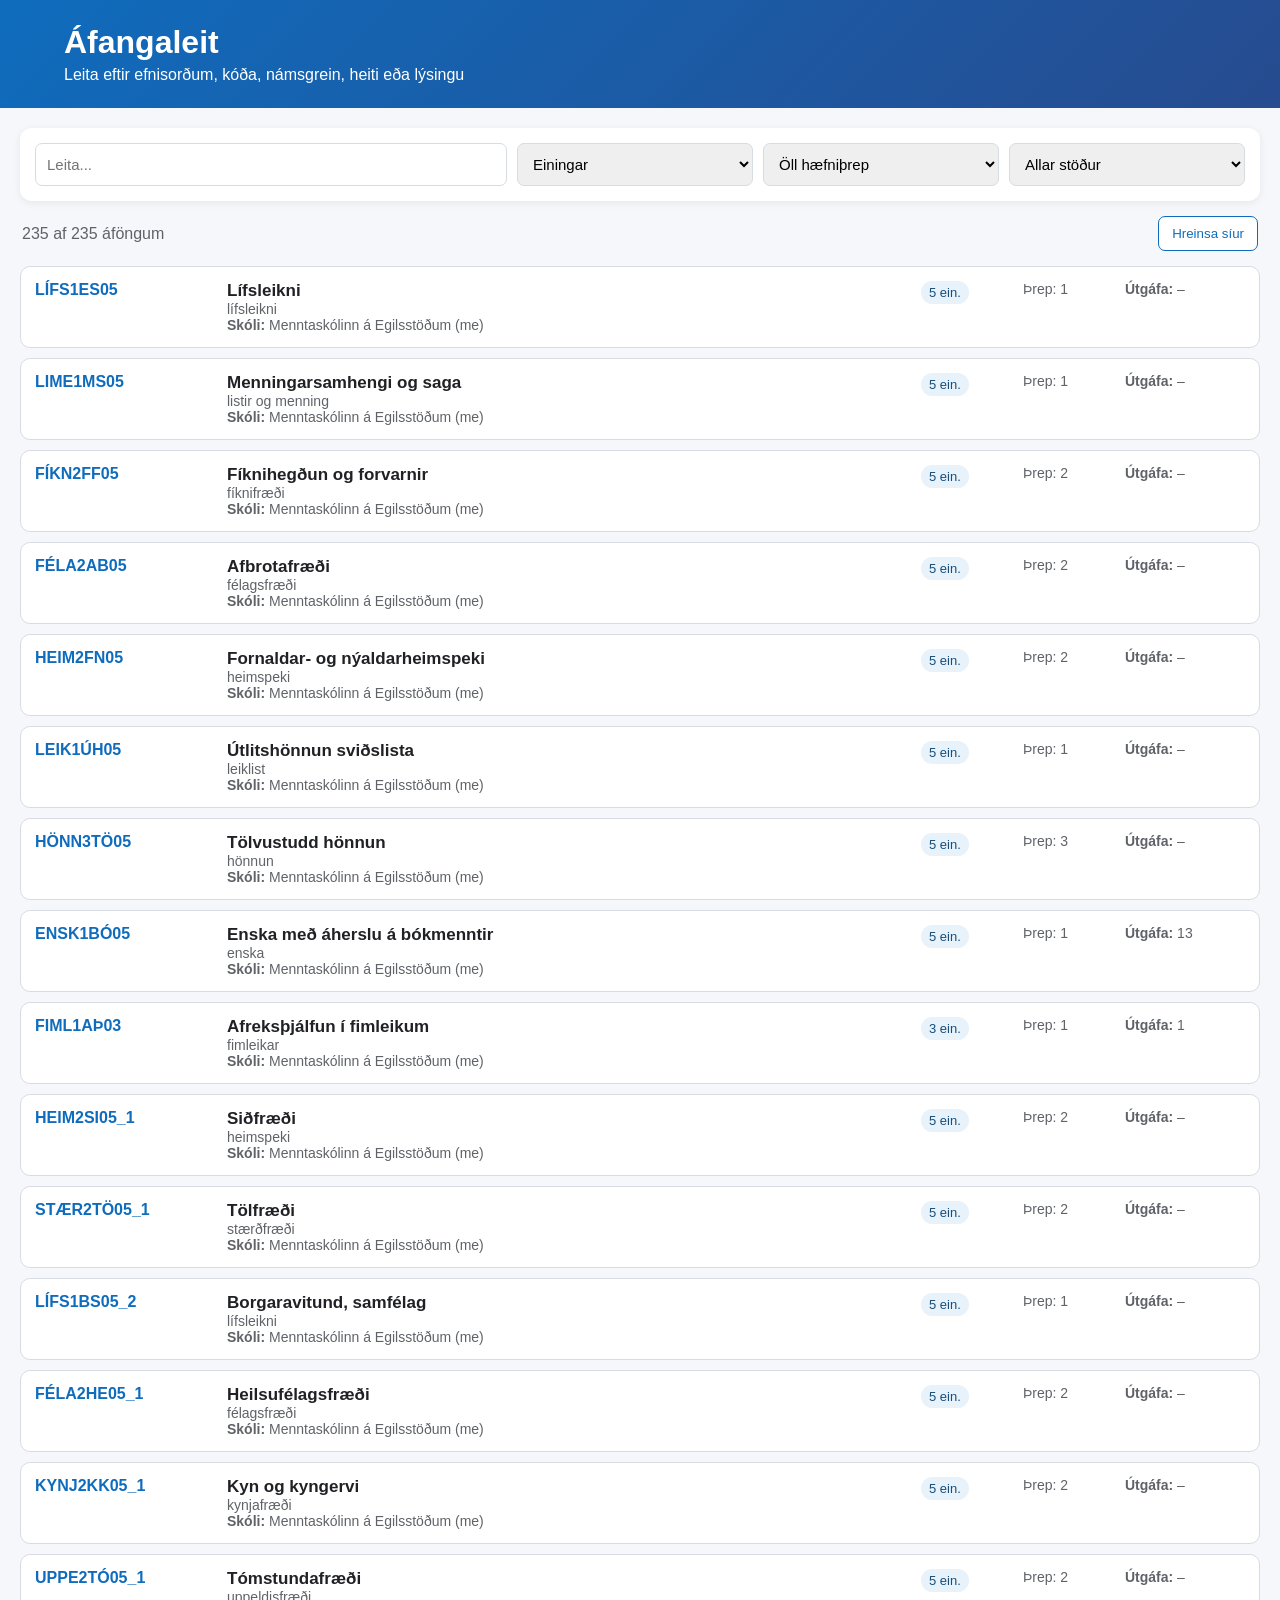
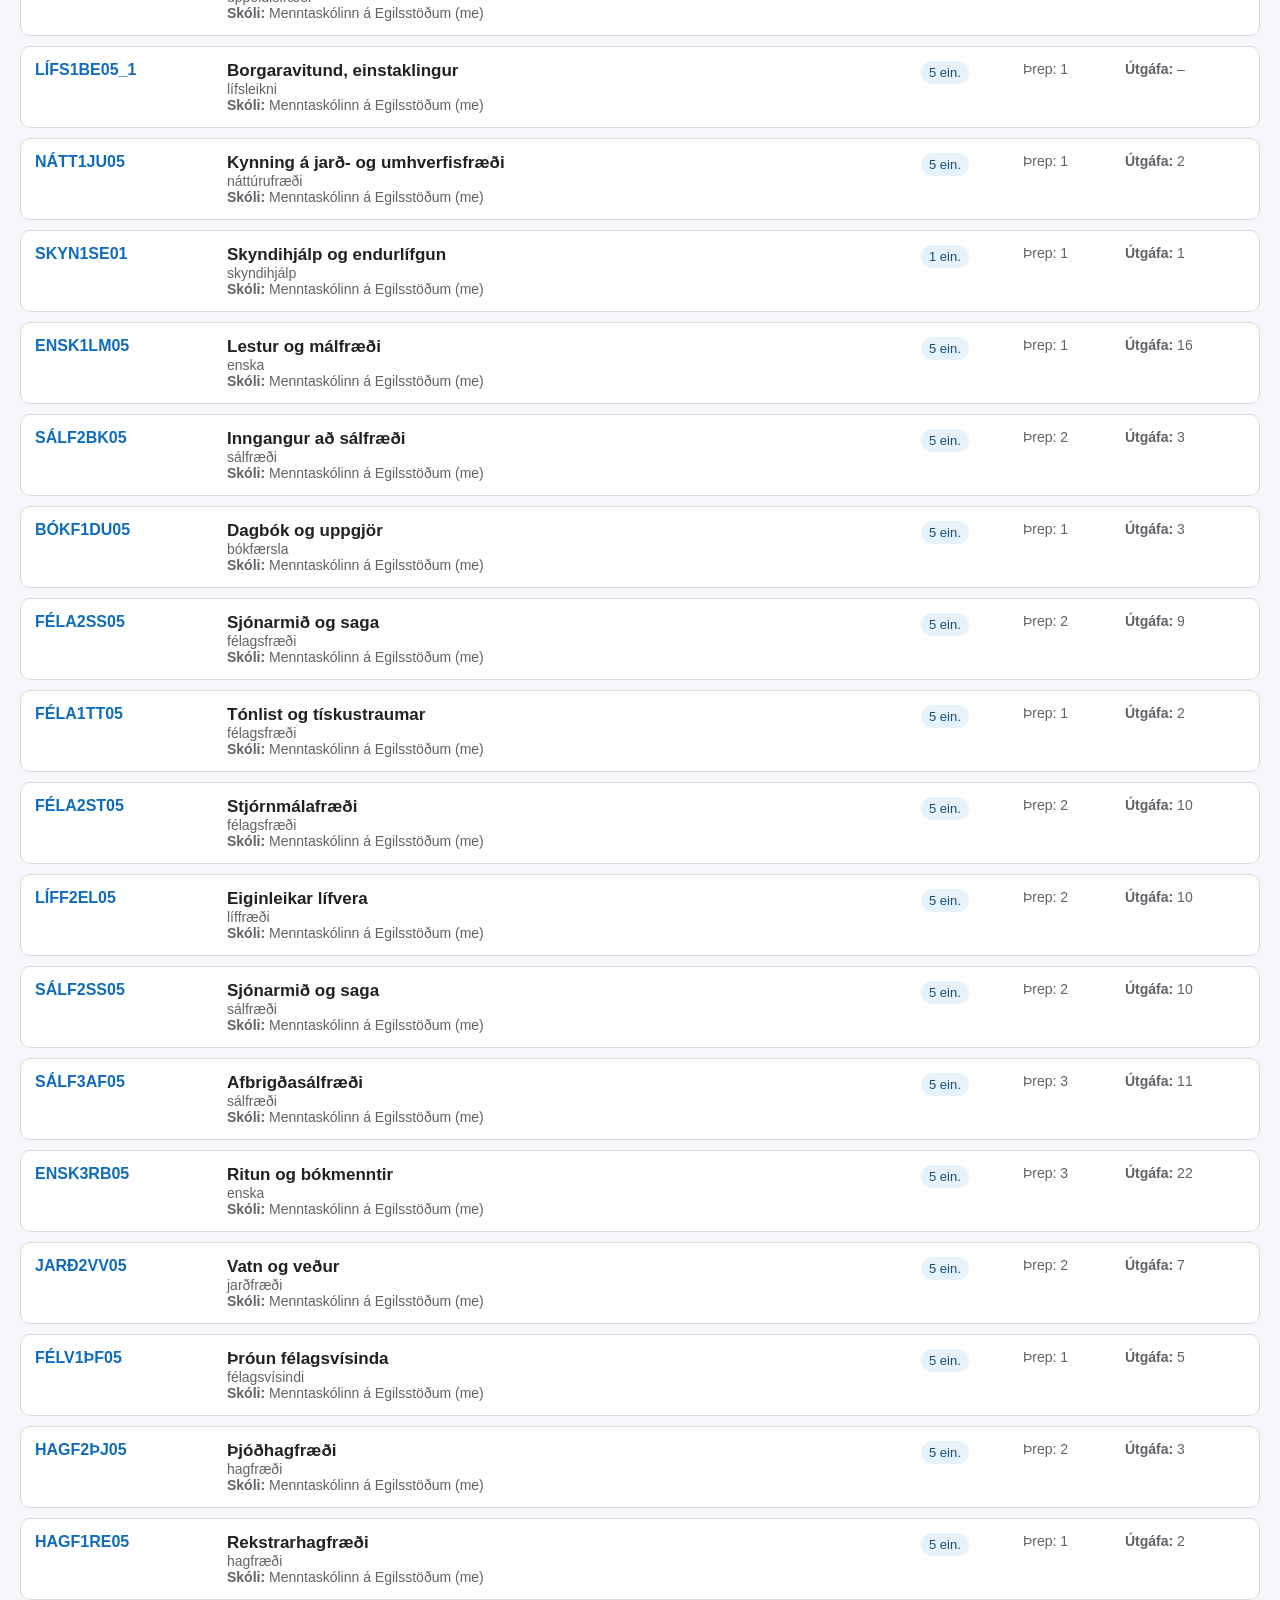
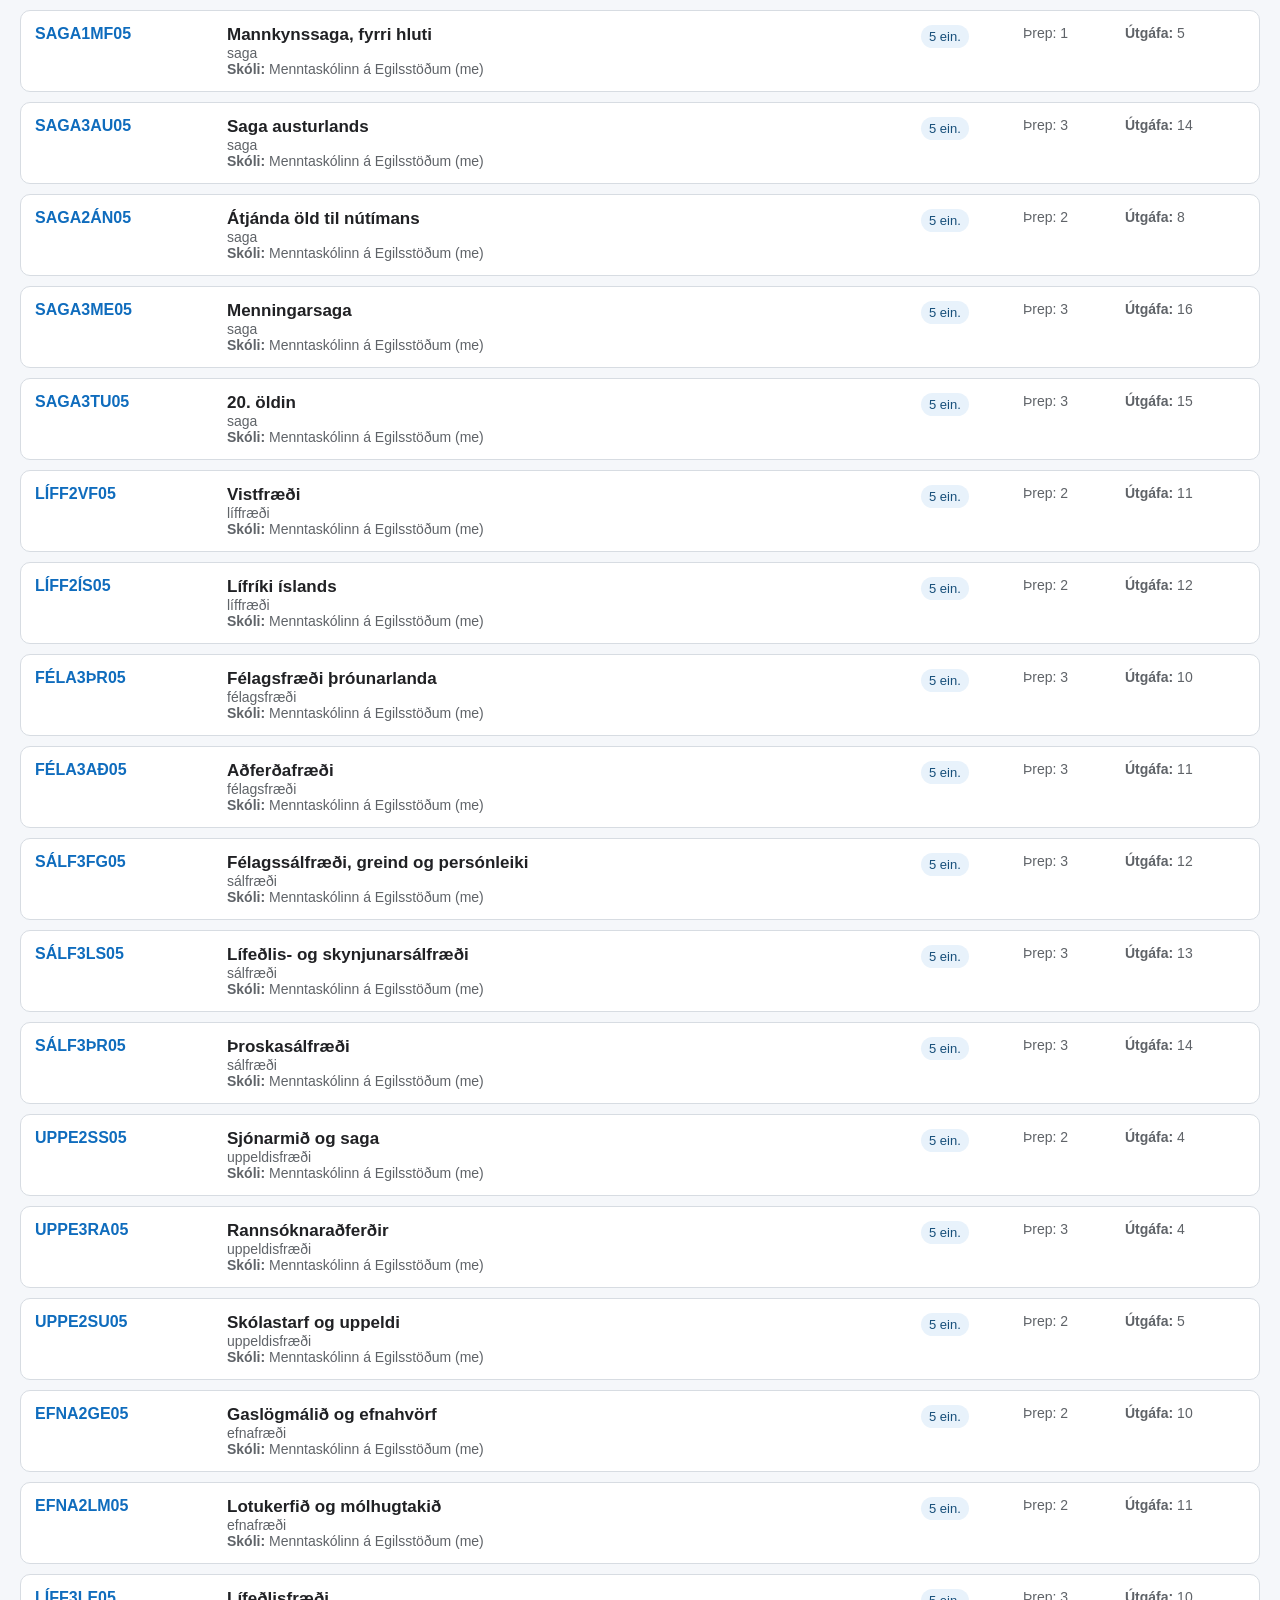
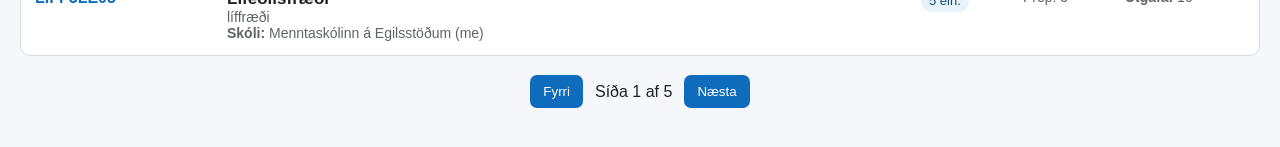
==== commit e48d93e6: "Add files via upload" ====
--- a/index.html
+++ b/index.html
@@ -2,7 +2,7 @@
 :root{--b:#0f6cbd;--bg:#f5f7fa;--line:#d7dce2;--muted:#5f6368}*{box-sizing:border-box}body{margin:0;font-family:Segoe UI,Arial,sans-serif;background:var(--bg);color:#202124}header{padding:24px 5vw;background:linear-gradient(135deg,#0f6cbd,#274b8f);color:#fff}header h1{margin:0 0 5px}.wrap{max-width:1450px;margin:auto;padding:20px}.filters{display:grid;grid-template-columns:2fr repeat(3,1fr);gap:10px;padding:15px;background:#fff;border-radius:12px;box-shadow:0 2px 9px #0001}.filters input,.filters select{padding:11px;border:1px solid var(--line);border-radius:7px;font-size:15px;min-width:0}.bar{display:flex;justify-content:space-between;align-items:center;margin:15px 2px;color:var(--muted)}button{padding:9px 13px;border:0;border-radius:7px;background:var(--b);color:#fff;cursor:pointer}.light{background:#fff;color:var(--b);border:1px solid var(--b)}.cards{display:grid;gap:10px}.card{background:#fff;border:1px solid var(--line);border-radius:10px;padding:14px;display:grid;grid-template-columns:180px 1fr 90px 90px 120px;gap:12px;align-items:start}.code a{font-weight:700;color:var(--b);text-decoration:none}.code a:hover{text-decoration:underline}.title{font-size:17px;font-weight:650}.muted{font-size:14px;color:var(--muted)}.pill{display:inline-block;padding:4px 8px;border-radius:999px;background:#e8f2fb;color:#174f7a;font-size:13px}.details{display:none;grid-column:1/-1;border-top:1px solid #eee;margin-top:5px;padding-top:14px}.card.open .details{display:block}.section{margin:0 0 15px}.section h3{font-size:15px;margin:0 0 5px}.text{white-space:pre-wrap;line-height:1.5}.goals{margin:5px 0;padding-left:22px}.pager{display:flex;justify-content:center;align-items:center;gap:12px;margin:19px}.empty{text-align:center;padding:45px;color:var(--muted)}@media(max-width:900px){.filters{grid-template-columns:1fr 1fr}.search{grid-column:1/-1}.card{grid-template-columns:1fr 110px}.details{grid-column:1/-1}}@media(max-width:560px){.filters{grid-template-columns:1fr}.search{grid-column:auto}.card{display:block}.card>*{margin-bottom:7px}}
 </style></head><body><header><h1>Áfangaleit</h1><div>Leita eftir efnisorðum, kóða, námsgrein, heiti eða lýsingu</div></header><main class="wrap"><section class="filters"><input class="search" id="q" placeholder="Leita..."><select id="credits"><option value="">Einingar</option></select><select id="level"><option value="">Öll hæfniþrep</option></select><select id="status"><option value="">Allar stöður</option></select></section><div class="bar"><span id="count"></span><button class="light" id="clear">Hreinsa síur</button></div><section id="results" class="cards"></section><div class="pager"><button id="prev">Fyrri</button><span id="page"></span><button id="next">Næsta</button></div></main><script>
 const C=[{"i":"6659b9a4e3d27fe06300064a","a":"LÍFS1ES05","t":"Lífsleikni","s":"lífsleikni","o":"einstaklingur, framtíð, félagsþroski, samfélag, samskipti, sjálfstraust, virðing, ábyrgð","d":"Efni áfangans eru fjölbreyttir þættir sem snerta daglegt líf og tengsl nemenda við samfélag sitt. Eftirfarandi viðfangsefni tilheyra námsefni áfangans:\nSjálfsmynd; auka þekkingu og skilning á sjálfum sér, meta og efla sjálfstraust og samskiptafærni\nHeilbrigður lífsstíll; fræðsla um mataræði, svefn og kynheilbrigði\nFjármálalæsi; eigin fjármál, neysluviðmið, fjárhagsaðstoð \nAtvinnumarkaður; kynnast venjum, reglum og skyldum\nBorgaravitund og alþjóðasamfélag, menning og margbreytileiki\nTjáning; farið verður í framkomu, tjáningu eigin skoðana og formlegra erinda \nNáms- og starfsfræðsla; lögð áhersla á uppbyggingu framhaldsskólakerfisins s.s. námsleiðir, námsmarkmið og námstækni.\nViðfangsefni: sjálfsmynd, lífsstíll, náms- og starfsfræðsla, fjármálalæsi, borgaravitund, tjáning.\n","c":5,"l":1,"v":null,"st":"for inspection","m":1717156260.802598,"p":"","k":["helstu hugtökum sem tengjast sjálfsmynd og þekkingu og skilningi á eigin persónu gildi heilbrigðs lífsstíls","þáttum sem hafa áhrif á samskipti og ágreiningsstjórn","fjármálahugtökum ásamt umfjöllun um auglýsingar og neyslusamfélagið","venjum, reglum og hefðum atvinnumarkaðarins","umfjöllun um alþjóðasamfélagið og fjölmenningu sem varða jafnrétti og staðalmyndir","gildi þess að æfa sig í að tjá sig munnlega um viðfangsefni hverju sinni","framhaldsskólakerfinu og námsleiðum","góðri námstækni og mikilvægi markmiðssetninga"],"sk":["rýna í eigin sjálfsmynd og meta eigin stöðu","nýta sér upplýsingar um mikilvægi heilbrigðs lífsstíls og heilsueflingu","skoða samskipti, ágreining og tilfinningar á jákvæðan og hagnýtan hátt","skipuleggja, taka réttar ákvarðanir og bera ábyrgð á eigin fjármálum og neyslumynstri","horfa gagnrýnið á auglýsingar og taka sjálfstæða afstöðu til auglýsinga","greina venjur, reglur og hefðir atvinnumarkaðarins","greina og meta aðstæður er tengjast fjölmenningu og staðalmyndum","undirbúa mál sitt og færa rök fyrir skoðunum sínum og afstöðu","nýta sér góða námstækni og setja sér raunhæf markmið","skoða námsframboð og námsleiðir"],"co":[["greina og meta sjálfan sig og eigin stöðu á raunhæfan hátt",""],["velja heilsueflandi lífsstíl s.s. hollt mataræði, nægan svefn og kynheilsu",""],["greina og meta eigin samskipti og leysa ágreiningsmál",""],["lesa í fjármálatilboð; lesa auglýsingar og draga úr markaðsvæðingu",""],["vera ábyrgur þátttakandi í atvinnulífinu",""],["meta og gera grein fyrir aðstæðum og þáttum sem tengjast borgaravitund, fjölmenningu og alþjóðavitund",""],["flytja mál sitt á sannfærandi og öruggan hátt",""],["setja sér markmið í námi og velja sér nám við hæfi",""]],"sc":[{"n":"Menntaskólinn á Egilsstöðum","a":"me"}]},{"i":"51265b3d62933a77194c9004","a":"LIME1MS05","t":"Menningarsamhengi og saga","s":"listir og menning","o":"menningarsamhengi, saga","d":"Markmið áfangans er að nemandinn geri sér grein fyrir eðli þeirra þátta sem mótað hafa listsköpun mannsins í gegnum tíðina og geri sér grein fyrir hvernig listir eru nátengdar félagslegum veruleika á hverjum stað á hverjum tíma.  Áhersla verður lögð á sjálfstæð vinnubrögð í upplýsingaöflun,  úrvinnslu og verkefnaskilum  í einhverskonar tjáningarformi. Kennslugögn eru margvísleg; ýmis uppfletti- og fræðirit og þá sérstaklega listasögubækur s.s. Saga listarinnar, Nútímalistasaga Fjölva,  alfræðiorðabækur, veraldarvefur o.fl. Mikilvægt er að nemendur séu frjóir í efnisleit, komi einnig með efni að heiman ef til er, taki viðtöl við fólk með sérþekkingu á efninu hverju sinni og nýti sér vel bókasafn skólans og Héraðsbókasafnið.  Einnig er möguleiki á að panta bækur, myndbönd og annað efni með millisafnaláni í gegnum bókasafnið ME.  Kennari mun einnig leggja til ýmsar bækur tengdar efninu sem verða í kennslustofu meðan á náminu stendur. Kennsluform:  Áfanganum er skipt niður í  lotur eða verkefni, þar sem 5 tímabil verða tekin fyrir og nemendur kynnast og vinna  með menningarsamhengið á ákveðnum stað á ákveðnum tíma.  Skoðaðir verða  flestir þættir listalífsins;  myndlist, handverk, hönnun,  tíska,  arkitektúr, tónlist, dans og leiklist.  Einnig þarf að gera samanburð við menningu á Íslandi á sama tíma.  Hver nemandi tekur fyrir ákveðna þætti menningarinnar, leitar heimilda, vinnur úr þeim og kynnir fyrir öðrum nemendum í áfanganum í lok hverrar lotu. Uppbygging verkefna:  Fyrstu  tímarnir fara í stutta kynningu á borg og tíma frá kennara. Þá fer fram svokölluð þankahríð nemenda eða brainstorming þar sem nemendur ákveða hvað þeir vilja helst taka fyrir varðandi tímabilið og efnið flokkað.  Vinnsla gagna tekur svo við í ca 6-8 stundir og þá eru allar heimildir nýttar. Mjög mikilvægt er að vera frjór í efnisleit og hugmyndavinnu því gefið er fyrir frumleika og áhuga hvers og eins.  Verkefnum er  síðan skilað í ýmsum tjáningarformum, s.s. skriflega, með fyrirlestri, með myndum, myndböndum, með tölvu og skjávarpa, tónlistarflutningi eða  í öðru formi.","c":5,"l":1,"v":null,"st":"í vinnslu","m":1353575885,"p":"engar","k":["samhengi á milli ólíks birtingarmáta skapandi tjáningar á ólikum stöðum og ólíkum tímum","eðli þeirra þátta sem mótað hafa listsköpun mannsins í gegnum tíðina","hvernig listir eru nátengdar félagslegum veruleika á hverjum stað á hverjum tíma"],"sk":["beita sjálfstæðum vinnubrögðum í upplýsingaöflun","úrvinnslu og verkefnaskilum  í einhverskonar tjáningarformi","beita mismunandi tjáningarformum við úrvinnslu verkefna"],"co":[["átta sig á hvernig hin ólíku listform tengjast hefðum, notagildi, listrænu yfrbragði, samfélagsímynd og þjóðareinkennum"],["skoða  og skilgreina sinn eigin menningarheim"],["taka virkan þátt í umræðu um verkefni sín og annarra nemenda"]],"sc":[{"n":"Menntaskólinn á Egilsstöðum","a":"me"}]},{"i":"51265b3d62933a77194c90b5","a":"FÍKN2FF05","t":"Fíknihegðun og forvarnir","s":"fíknifræði","o":"forvarnir, fíknihegðun","d":"Viðfangsefni áfangans er fíknihegðun, forvarnir og meðferðarúrræði við ferns konar fíknivanda; áfengi, vímuefni, tölvu og matar. Farið verður í kenningar um fíkn og fíknihegðun, orsakir fíknihegðunar, skilgreiningar og greiningartæki fyrir fíkn og helstu líkamlegu og sálræn\r\nviðbrögð fíkla. Afleiðingar fíknihegðunar fyrir einstaklinginn og samfélagið verðar skoðaðar sem félagslegt vandamál út frá ýmsum hliðum. Auk þessa verður farið í uppbyggingu forvarna á ýmsum sviðum samfélagsins; stigskiptingu forvarna og opinbera stefnumótun á sviði forvarna. Meðferðarrúrræði og hugmyndafræði meðferðar við fíkn verður kynnt með sérstakri áherslu á þau úrræði sem til eru á Íslandi.","c":5,"l":2,"v":null,"st":"í vinnslu","m":1360942758,"p":"FÉLV1ÞF05 eða HEIM2SI05","k":["sögulegri þróun viðhorfa og þekkingar á áfengis og vímuefnafíkn","sjónarhornum og kenningum um fíknihegðun","útbreiðslu fíknivandans sem félagslegsheilsuvandamáls m.t.t. flokkunar vanda, alvarleika, kyns, aldurs og félagslegrar stöðu","hlutverkum heilsueflingar og forvarna; beitingu forvarna","helstu meðferðarkenningum við fíknivanda","íslenska heilbrigðiskerfinu, stofnunum og fyrirtækjum sem sinna málefnum forvarna og fíknimeðferðar"],"sk":["lesa rannsóknir á sviði lýðheilsu, fíknar og forvarna","greina milli mismunandi fíknivanda og geta leitað viðeigandi úrræða í hverju tilviki"],"co":[["þróa hugmyndir sínar um forvarnir og fræðslu með rannsóknum, kenningum og eigin reynslu"],["gera áætlanir og að framkvæma verkefni sem ætlað er að efla heilsu og forvarnir"]],"sc":[{"n":"Menntaskólinn á Egilsstöðum","a":"me"}]},{"i":"51265b3d62933a77194c90b6","a":"FÉLA2AB05","t":"Afbrotafræði","s":"félagsfræði","o":"afbrotafræði","d":"Viðfangsefni áfangans er stór undirgrein félagsfræðinnar sem snýr að rannsóknum á afbrotum og afbrotahegðun. Saga fræðigreinarinnar verður skoðuð, frumkvöðlar kynntir sem og sjónarhorn og þær kenningar s.s. líffræðikenningar, sálfræðikenningar og samvirknikenningar sem settar hafa verið fram um afbrot og afbrotahegðun. Afbrot og flokkun þeirra verður kynnt með sérstakri umfjöllun um fjóra flokka afbrota, ofbeldi, kynferðisbrot, fíkniefnabrot og skipulagða glæpastarfssemi. Refsingar og refsiaðferðir sem viðbrögð við afbrotum eru skoðaðar í sögulegu ljósi með sérstakri áherslu á Ísland. Þróun afbrota á Íslandi skoðuð og einkenni afbrotamanna.","c":5,"l":2,"v":null,"st":"í vinnslu","m":1360943690,"p":"FÉLV1ÞF05 eða HEIM2SI05","k":["sögu afbrotafræðinnar og þekktum rannsóknum á sviðinu","þekktustu kenningum og sjónarhornum; samstöðu-, samskipta- og átakasjónarhornum","mikilvægum í  hugtökum afbrotafræði, s.s. frávik, stimplun og félagslegt taumhald","flokkun afbrota; fórnarlambslausir glæpir, skipulagðir glæpir, alvarleiki brota","refsingum; þróun refsinga, ólík viðbrögð við brotum milli samfélaga og innan samfélaga"],"sk":["skilgreina og flokka afbrot út frá kenningum og sjónarhornum afbrotafræði","afla upplýsinga um afbrot og rannsóknir á sviði afbrotafræði og vísa rétt í þær","tengja hugtök og kenningar afbrotafræðinnar við umfjöllun um afbrot, t.d. í fréttaflutningi og annarri orðræðu"],"co":[["ræða og setja fram upplýsingar um frávik, afbrot og viðbrögð samfélagsins við afbrotum"]],"sc":[{"n":"Menntaskólinn á Egilsstöðum","a":"me"}]},{"i":"51265b3d62933a77194c90d8","a":"HEIM2FN05","t":"Fornaldar- og nýaldarheimspeki","s":"heimspeki","o":"fornaldarheimspeki, nýaldarheimspeki","d":"Í áfanganum er viðfangsefnið heimspeki með hliðsjón af fornaldar- og nýaldarheimspeki; Forn-Grikkir og heimspeki 17. og 18. aldar.  Áfanginn er kynning á heimspeki sem er bæði afstæð og fræðileg umræða um tilvist og mannlegan veruleika. Farið verður í kenningar sem móta heimspekilegan hugsunarhátt og samlestur á frægum textabrotum eftir mikilvæga heimspekinga um heimspekinnar. Rökleikni nemenda er efld  en það má gera með þátttöku í umræðum um heimspekileg viðfangsefni, samningu rökfærsluritgerða og þjálfun í að greina málflutning fólks og röksemdir. Lögð er áhersla á að tengja heimspekina við veruleika nemenda og gera hana þannig merkingarbæra og hagnýta í lífi og starfi. Í áfanganum verður farið yfir klassískar spurningar innan heimspeki eins og hvað er þekking og hver er tilgangur lífsins, auk þess sem tilvist Guðs og raunveruleikinn fá umfjöllun.","c":5,"l":2,"v":null,"st":"í vinnslu","m":1361266313,"p":"FÉLV1ÞF05 eða HEIM2SI05","k":["sögulegri þróun heimspekilegra hugmynda","helstu heimspekingum sögunnar; s.s. Sókratesi, Platon, Aristótelesi, Ágústínusi, Descartes, Spinoza, Locke, Hume, Kant, Hegel, Schopenhauer, Mill, Nietzsche, Kierkegaard, Heidegger, Wittgenstein og Sartre","mikilvægum heimspekilegum hugtökum og hugmyndum úr heimspekisögunni; s.s. frummynd, hugmynd, réttlæti, lýðræði, dygð, afstæði, algildi, leikslokakenningu, reglusiðfræði, gildi, hughyggju, frumspeki, frelsi, trú, markhyggju og nautnahyggju"],"sk":["lesa heimspekitexta","endursegja og skýra textabrot","beita gagnrýnu viðhorfi; t.d. greina rökskekkjur í fréttaflutningi og annarri orðræðu tjá sig, hlusta á aðra og vega eigin rök og annarra"],"co":[["tengja hugmyndir heimspekinnar við eigin veruleika"],["sjá tengsl heimspeki og annarra sviða menningar s.s. trúarbragða, lista og vísinda"]],"sc":[{"n":"Menntaskólinn á Egilsstöðum","a":"me"}]},{"i":"5272947f62933a493f00301c","a":"LEIK1ÚH05","t":"Útlitshönnun sviðslista","s":"leiklist","o":"útlitshönnun sviðslista","d":"Lýsing er ógerð en áfanginn stofnaður til að taka frá nafn.","c":5,"l":1,"v":null,"st":"í vinnslu","m":1383240831.972077,"p":"","k":[],"sk":[],"co":[],"sc":[{"n":"Menntaskólinn á Egilsstöðum","a":"me"}]},{"i":"527b925c62933a493f0039ee","a":"HÖNN3TÖ05","t":"Tölvustudd hönnun","s":"hönnun","o":"tölvustudd hönnun","d":"Áfangalýsing ógerð en áfanginn stofnaður til að taka frá nafn.","c":5,"l":3,"v":null,"st":"í vinnslu","m":1383830108.457862,"p":"","k":[],"sk":[],"co":[],"sc":[{"n":"Menntaskólinn á Egilsstöðum","a":"me"}]},{"i":"58a42f7262933a4e92016d91","a":"ENSK1BÓ05","t":"Enska með áherslu á bókmenntir","s":"enska","o":"bókmenntir 20. aldar","d":"Ný menntastefna er höfð til grundvallar og grunnþættir menntunar eru hafðir að leiðarljósi. Áhersla er á læsi í víðu samhengi, s.s. á bókstafi og hljóð, umhverfi, tákn, reglur, samskiptamiðla, hugtök, tjáskipti, tilfinningar, lesefni og samskipti.  Vinnuferlið miðast við að efla færni og sjálfsmynd nemenda til að takast á við fjölbreytt lesefni við hæfi hvers og eins.  ","c":5,"l":1,"v":13,"st":"í vinnslu","m":1487155058.526818,"p":"Engar","k":["Einföldum bókmenntatexta  á enskri tungu","Ýmsum aldurs- og áhugamiðuðum hugtökum á enskri tungu","Mikilvægi lestrar og bókmennta","Mikilvægi tjáningar og hlustunar"],"sk":["Finna sér bókmenntir við hæfi  á bókasöfnum og öðrum stöðum","Nýta sér bókmenntir á fjölbreyttu formi, s.s. á stafrænum miðlum","Tjá sig í mæltu og/eða rituðu máli","Vinna með texta sem hann hefur lesið og/eða hlustað á","Nýta sér leiðréttingarforrit og önnur hjálpargögn til verkefnavinnu","Lesa upp og/eða tjá sig fyrir framan aðra","Lesa og/eða hlusta á texta sér til gagns og gleði"],"co":[["Nýta sér enskar bókmenntir",""],["Auka sjálfstraust sitt og trú á eigin málfærni í tjáningu og/eða ritun",""],["Nýta sér læsi í víðu samhengi",""],["Hlusta á sjónarmið annarra af víðsýni",""],["Lesa í og/eða nýta sér upplýsingar sem koma fram í útvarpi, sjónvarpi og í netmiðlum",""],["Lesa í umhverfi, samskipti, tilfinningar og reglur í þeim tilgangi að átta sig á hvað er viðeigandi hverju sinni",""],["Hlusta á aðra og tjá eigin skoðanir",""],["Lesa ýmsa texta, s.s. bækur, fréttir og fræðigreinar",""]],"sc":[{"n":"Menntaskólinn á Egilsstöðum","a":"me"}]},{"i":"51265b3d62933a77194c9011","a":"FIML1AÞ03","t":"Afreksþjálfun í fimleikum","s":"fimleikar","o":"afreksþjálfun í fimleikum","d":"Um afreksíþróttaáfanga er að ræða, þar sem nemandinn æfir sína íþrótt 6 – 8x í viku með fullu skólanámi. Nemendur geta tekið hann sem stigvaxandi afreksþjálfun í alls 8 skólaannir jafnhliða æfingum með sínu félagsliði, eða sem einstakan áfanga inn í óbundið val.\r\n\r\nLögð er áhersla á að vinna með einstaklinginn með það markmið að efla tæknilega getu hans í fimleikum. Sett eru skýr einstaklingsmarkmið í upphafi áfangans, byggð á mælingum og mati kennara. Að þeim er síðan unnið með skipulegum hætti út önnina. Árangur nemandans er síðan metinn á grundvelli þeirra mælitækja sem notuð eru.\r\n\r\nNemendur áfangans gangast undir mikið æfingaálag. Strangar mætinga og agareglur gilda jafnframt í áfanganum,  með það að markmiði að nemandinn finni það skýrt hvað þurfi til þess að verða afreksíþróttamaður í fremstu röð.\r\n\r\nNemendur skrifa undir samning um bann á notkun hvers kyns vímuefna. Brot á þeim samningi veldur brottvísun úr áfanganum, að undangenginni aðvörun og tilraunum til úrbóta.","c":3,"l":1,"v":1,"st":"Samþykkt af skóla","m":1354618542,"p":"engar","k":["þeim aga sem til þarf til að ná árangri í afreksíþróttum","lífsstíl í samræmi við kröfur afreksíþrótta"],"sk":["auka tæknilega færni sína í fimleikum","bæta andlegt og líkamlegt ástand sitt"],"co":[["tileinka sér heilbrigt líferni og átta sig á hversu miklu það skiptir fyrir afreksíþróttafólk"],["setja sér raunhæf markmið og gera sitt besta til að ná þeim, gegnum markvissa ástundun"],["iðka fimleika á háu getustigi"]],"sc":[{"n":"Menntaskólinn á Egilsstöðum","a":"me"}]},{"i":"51265b3d62933a77194c9061","a":"HEIM2SI05_1","t":"Siðfræði","s":"heimspeki","o":"siðfræði","d":"Í áfanganum er viðfangsefnið siðfræði sem er sjálfstæð undirgrein heimspeki. Áfanginn er kynning á siðfræði sem er bæði afstæð og fræðileg umræða um siðferðileg málefni. Farið verður í siðfræðikenningar, hagnýti þeirra við lausn siðaklemma og hvernig haga beri rökræðu og framsetningu afstöðu. \r\n\r\nÍ áfanganum verður farið yfir eftirfarandi viðfangsefni:\r\n\r\n•\tSiðferðilega rökræðu; hvað í henni felst, tilgang hennar og hvaðan hún sprettur.\r\n\r\n•\tMenningarlega afstæðishyggju; ólíkar siðareglur  sem gilda í ólíkum menningarsamfélögum.\r\n\r\n•\tNytjastefnu; að velja þá breytni sem leiðir til bestu heildarafleiðingarinnar fyrir alla sem málið snertir.\r\n\r\n•\tRökræðuna um nytjastefnu; krafan um réttlæti, réttindi og vísan í fortíðarástæður.\r\n\r\n•\tImmanúel Kant og skilyrðislausa skylduboðið.\r\n\r\n•\tThomas Hobbes og samfélagssáttmálann.\r\n\r\n•\tDygðasiðfræði.\r\n\r\n•\tUmhverfissiðfræði.","c":5,"l":2,"v":null,"st":"Samþykkt af skóla","m":1358786831,"p":"LÍFS1BE05, LÍFS1BS05 og FÉLV1ÞF05","k":["helstu kenningum og hugtökum í siðfræði","hagnýtri siðfræði og gildi siðfræðikenninga í daglegu lífi","lausn siðferðilegra álitamála"],"sk":["beita siðfræðikenningum","rökræða siðferðileg álitamál, átta sig á annmörkum eigin röksemdarfærslu og finna skynsamlegar lausnir á siðferðilegum álitamálum","móta eigin skoðanir um siðferðileg viðfangsefni og setja þær fram á skipulagðan og á gagnrýninn hátt","lesa mikilvæga frumtexta í siðfræði"],"co":[["taka upplýstar ákvarðanir í siðferðilegum málefnum"],["geta á gagnrýninn hátt greint góðar og slæmar röksemdarfærslur í ræðu og riti"],["sýna þroskaða siðferðisvitund í hegðun, ræðu og riti"],["vera virkur og ábyrgur þátttakandi í lýðræðissamfélagi"]],"sc":[{"n":"Menntaskólinn á Egilsstöðum","a":"me"}]},{"i":"51265b3d62933a77194c90a5","a":"STÆR2TÖ05_1","t":"Tölfræði","s":"stærðfræði","o":"undirstöðuatriði tölfræði","d":"Áfanginn er grunnáfangi í tölfræði. Í honum er fjallað um lýsandi tölfræði, þ.e. tölfræðigögn, miðsækni og dreifingu, flokkun gagna, úrtak og þýði, einkennishugtök, s.s. meðal- og miðgildi, frávik, tíðni og tíðnidreifingu og myndræna framsetningu gagna.\r\n\r\nEinnig er fjallað um tölfræðigreiningu, m.a. úrtaksfræði, meginmarkgildissetningu tölfræðinnar, fylgni og aðhvarfsgreiningu, ályktunartölfræði og tilgátur og prófanir. Þá er fjallað um áreiðanleika og ályktanir og fyrirvara við þær. Einnig er fjallað um marktekt, öryggismörk og skekkjumörk.","c":5,"l":2,"v":null,"st":"Samþykkt af skóla","m":1360927862,"p":"HSTÆ2FT05 eða STÆR2AF05","k":["dreifingu, miðsækni, og flokkun","gagnasöfnum, dreifingu og úrtaksfræðum","fylgni og áreiðanleikaprófunum"],"sk":["reikna út og vinna úr gagnasöfnum","nýta töflureikni við gagnavinnslu, prófanir og ályktanir","spá, reikna út og túlka fylgni milli tveggja breyta","beita fjölbreyttum aðferðum í myndrænni framsetningu tölfræðiupplýsinga","reikna út normaldreifingu og t-dreifingu","reikna út öryggisbil og prófanir á tilgátum, svo sem kí-kvaðrat próf og t-prófi","reikna út og túlka öryggis- og skekkjumörk"],"co":[["skilja merkingu og tengsl hugtaka í námsefninu og vinna með þau"],["beita aðferðum tölfræðinnar á skipulegan hátt við lausn viðfangsefna og þrauta"],["geta útskýrt hugmyndir innan námsefnisins skilmerkilega og skipst á skoðunum um þær"],["leggja mat á tölfræðigögn og átta sig á muninum á fylgni og orsaksamhengi"],["skilja röksemdir og framsetningu tölfræðinnar á almennum vettvangi á fræðilegan hátt, bæði í rituðu máli og myndrænt"]],"sc":[{"n":"Menntaskólinn á Egilsstöðum","a":"me"}]},{"i":"51265b3d62933a77194c90b4","a":"LÍFS1BS05_2","t":"Borgaravitund, samfélag","s":"lífsleikni","o":"borgaravitund, samfélag, samskipti, umhverfismál, vinnumarkaður","d":"Efni áfangans eru fjölbreyttir þættir sem snerta daglegt líf nemenda og tengslin við samfélagið.\r\n \r\nÞeir þættir sem verða teknir til umfjöllunar eru: \r\n\r\n•\tvinnumarkaður; réttindi og skyldur, ferilskrár, starfsumsóknir og atvinnuviðtöl\r\n\r\n•\tumhverfismál; sjálfbærni, náttúruauðlindir, umhverfissiðfræði og -vitund og neysluvenjur\r\n\r\n•\tborgaravitund; jafnrétti, staðalmyndir og lýðræði, alþjóðasamfélagið og fjölmenning\r\n\r\n•\tfjármálalæsi; eigin fjármál, neysluviðmið, fjárhagsaðstoð, auglýsingalæsi og markaðsvæðing\r\n\r\n•\táföll og sorg og streita\r\n\r\n•\tsamskipti og lausn ágreiningsmála\r\n\r\n•\ttjáning; flutningur formlegra og hálf-formlegra erinda.","c":5,"l":1,"v":null,"st":"Samþykkt af skóla","m":1361271406,"p":"engar","k":["hugtökum sem snerta umhverfismál og umhverfisvitund, s.s. sjálfbærni","umhverfismerkingum, eigin neysluvenjum og áhrifum þeirra á eigin velferð og umhverfið","fjármálahugtökum ásamt  umfjöllun um auglýsinga og neyslusamfélagið","formi tjáningar, hvernig skal undirbúa og flytja munnlegt erindi","helstu þáttum sem snerta gildi, kröfur, réttindi og skyldur á vinnumarkaði","ferli atvinnuumsókna, atvinnuleitar og gerð ferilskrár","umfjöllun um alþjóðasamfélagið og fjölmenningu sem varða jafnrétti og lýðræði","þáttum sem hafa áhrif á samskipti og ágreiningsstjórn","ferli sorgar og áfalla"],"sk":["afla og vinna með upplýsingar um eigin neyslu og nýtingu náttúruauðlinda","taka þátt í samræðum sem varða umhverfisvitund og sjálfbærni á ábyrgan og rökrænan hátt","fylgja því ferli sem þarf til að sækja um atvinnu","greina og meta aðstæður er tengjast fjölmenningu, jafnrétti, lýðræði og staðalmyndum","skipuleggja, taka réttar ákvarðanir og bera ábyrgð á eigin fjármálum og neyslumynstri","horfa gagnrýnið á auglýsingar og taka sjálfstæða afstöðu til auglýsinga","undirbúa málflutning í mismunandi aðstæðum og færa rök fyrir skoðunum sínum","skoða samskipti, ágreining og tilfinningar á jákvæðan og hagnýtan hátt"],"co":[["setja saman ferilskrá, bera sig að í atvinnuleit og atvinnuviðtölum"],["meta áhrif eigin lifnaðarhátta á umhverfið og geta hagrætt neysluvenjum m.t.t. sjálfbærni"],["taka upplýsta afstöðu til almennrar umfjöllunar um umhverfismál"],["lesa í fjármálatilboð; lesa auglýsingar og draga úr markaðsvæðingu"],["flytja mál sitt á sannfærandi og öruggan hátt, beita líkamanum rétt í flutningi"],["meta og gera grein fyrir aðstæðum og þáttum sem tengjast fjölmenningu og  alþjóðavitund"],["sýna góða samskiptahæfni og bregðast við eigin áföllum og styðja aðra"]],"sc":[{"n":"Menntaskólinn á Egilsstöðum","a":"me"}]},{"i":"51265b3d62933a77194c90b7","a":"FÉLA2HE05_1","t":"Heilsufélagsfræði","s":"félagsfræði","o":"heilsufélagsfræði","d":"Viðfangesefni þessa áfanga er vaxandi og öflugt sérsvið félagsfræðinnar sem beinir sjónum sínum að heilsu, veikindum og skipulagi heilbrigðismála í félagsfræðilegu samhengi. Bæði er fjallað um almenna heilsufélagsfræði sem og geðheilsufélagsfræði. Farið er í helstu kenningar sem tilheyra þessum sviðum, sögu og þróun þessara rannsóknasviða og hagnýtingu þeirra.\r\nFjallað er m.a. um sjúkdómsvæðingu og kenningar um sjúklingshlutverkið, frávik, félagslega dreifingu sjúkdóma, heilbrigðisþjónustu. Einnig er fjallað um samskipti sjúklinga og fagaðila, geðræn og langvinn veikindi, öldrun, dauðann og skoðuð áhrif kyns, aldurs og stéttar auk áhrifa lífsstíls.","c":5,"l":2,"v":null,"st":"Samþykkt af skóla","m":1360944077,"p":"FÉLV1ÞF05.\r\nEinnig er gott að hafa lokið FÉLA2SS05, SÁLF2SS05 eða UPPE2SS05.","k":["tengslum heilsu og samfélags","helstu ástæðum útbreiðslu heilsuvandamála","þróun heilbrigðisþjónustu, notkun hennar, þýðingu og árangur","mikilvægum heilsufélagsfræðilegum hugtökum og kenningum; s.s. siðbindingu, fagmennsku, fagræði, sjúkdómsvæðingu, sjúklingshlutverkinu, veikindahegðun, félagslegri flokkun og stimplun sjúkdóma"],"sk":["afla upplýsinga um heilsufélagsfræðileg viðfangsefni á grundvelli rannsóknarspurninga","lesa heilsufélagsfræðilegar rannsóknir og skýra frá innihaldi þeirra á skipulagðan hátt"],"co":[["tengja hugmyndir heilsufélagfræðinnar við eigin veruleika og nærumhverfi"],["meta tengsl lífsstíls, félagslegs umhverfis og heilbrigðis"]],"sc":[{"n":"Menntaskólinn á Egilsstöðum","a":"me"}]},{"i":"51265b3d62933a77194c90b8","a":"KYNJ2KK05_1","t":"Kyn og kyngervi","s":"kynjafræði","o":"kyn, kyngervi","d":"Í áfanganum er viðfangsefnið kynjafræði sem er þverfagleg fræðigrein sem á rætur sínar í félagsfræði og stjórnmálafræði. Kynjafræðin verður kynnt sem fræðileg og hagnýt umræða um mannlegan veruleika út frá grundvallarbreytunni; kyn. Farið verður í sögu jafnréttisbaráttu kvenna, rauðsokkur,  femínisma, getnaðarvarnir, fóstureyðingar, kynlíf og mótun kynverundar. Auk þess verður fjallað um móðurhlutverkið, föðurhlutverkið, klámvæðingu, og birtingarmynd kynjanna í fjölmiðlum, stjórnkerfi og hversdagslífi. \r\nMegináhersla verður á að tengja kynjafræðina á hagnýtan hátt við aðrar greinar og daglegt líf nemenda og hjálpa þeim að nota ‚kynjagleraugun‘ (sjónarhorn kynjafræðinnar) á fjölmiðla, heilbrigðiskerfi, skólagöngu, vinnumarkað og frávikshegðun s.s. vændi, ofbeldi og afbrot.","c":5,"l":2,"v":null,"st":"Samþykkt af skóla","m":1360945238,"p":"LÍFS1BE05, LÍFS1BS05 og annað hvort FÉLV1ÞF05 eða HEIM2SI05","k":["helstu hugtökum og kenningum kynjafræðinnar; s.s. líffræðilegri nauðhyggju, mótunarhyggju, kyngerfi, staðalmyndum, klámvæðingu, jafnrétti, mismunun, femínisma, karl og kvenrembu, feðraveldi og kynhlutverkum","helstu fræðimönnum í sögu jafnréttis- og kynjafræði, erlendum og innlendum","sögu jafnréttisbaráttunnar; þrjár bylgjur og áfangar","stöðu karla og kvenna í íslensku samfélagi, fyrr og nú"],"sk":["taka þátt í umræðum um algeng álitamál sem tilheyra kynjafræðinni og geti mótað sér afstöðu og gert grein fyrir henni með tilliti til kenninga kynjafræðinnar og hugtaka","beita femínísku viðhorfi (kynjagleraugum) ; t.d. greina staðalmyndir, nauðhyggju og rökskekkjur í fréttaflutningi og annarri orðræðu"],"co":[["líta á samfélagið út frá sjónarhorni kyns og kynferðis með gagnrýnum augum og geti tengt hugmyndir kynjafræðinnar við eigin veruleika"]],"sc":[{"n":"Menntaskólinn á Egilsstöðum","a":"me"}]},{"i":"51265b3d62933a77194c90d9","a":"UPPE2TÓ05_1","t":"Tómstundafræði","s":"uppeldisfræði","o":"tómstunda- og félagsmálafræði","d":"Tómstundastarf gegnir mikilvægu menningar- og uppeldishlutverki í nútímasamfélagi. Tómstunda- og félagsmálafræði er ung fræðigrein og felur meðal annars í sér að tileinka sér þekkingu á gildi, þýðingu og hlutverki tómstunda fyrir fólk á öllum aldri í samfélaginu. Einnig fjallar greinin um rannsóknir á tómstundum og mikilvægi þeirra í þróun tómstundastarfs. Í áfanganum verður horft á tómstundastarf í sinni víðustu mynd, bæði úti og inni, tengt náttúru, umhverfi og samfélagi. Rýnt verður í hugmyndafræði unglinga- og þátttökulýðræðis. Í tómstundastarfi með börnum og unglingum er nauðsynlegt að þekkja til forvarna, til að mynda birtingarmynd eineltis og til hvaða ráða er hægt að grípa við lausn þeirra. Þetta á einnig við um forvarnir í tengslum við áfengis- og fíkniefnamisnotkun. Markmiðið er að öðlast heildarsýn yfir þá starfsemi sem fram fer í tómstundum barna, ungmenna og aldraðra og það menningar- og uppeldishlutverk sem tómstundastarf gegnir í lífi þeirra.","c":5,"l":2,"v":null,"st":"Samþykkt af skóla","m":1361269487,"p":"FÉLV1ÞF05","k":["tómstundafræði samtímans í tengslum við íslenskt samfélag","sögulegri og fræðilegri þróun tómstundafræðinnar","helstu rannsóknum á tómstundastarfi","mikilvægi rannsókna í mótun og þróun tómstundastarfs","aðferðum sem koma að notum í tengslum við forvarnir í tómstundastarfi","sérstöðu tómstundafræði, viðfangsefnum hennar og aðferðum","mikilvægi tómstundastarfs og tengslum þess við farsælt uppeldi, vellíðan og    félagslega aðlögun"],"sk":["afla upplýsinga er tengjast rannsóknum á tómstundum og setja í fræðilegt                samhengi","nýta fræðilegan/vísindalegan texta","afla upplýsinga um tómstundir og tómstundastarf og nýta þær í hagnýtum     verkefnum","beita orðræðunni um tómstundir á ýmis viðfangsefni og á vettvangi","miðla fræðilegu efni í ræðu og riti"],"co":[["vinna úr rannsóknargögnum og leggja mat á rannsóknir á tómstundum"],["leggja mat á hagnýtar aðferðir sem henta við margvíslegar aðstæður í                 tómstundastarfi"],["tengja rannsóknarniðurstöður við tómstundastarf á vettvangi"],["beita grundvallaraðferðum í forvörnum og eineltismálum"],["taka þátt í rökræðum um tómstundastarf"],["meta eigin frammistöðu og vinnuframlag sem og annarra á gagnrýninn hátt"]],"sc":[{"n":"Menntaskólinn á Egilsstöðum","a":"me"}]},{"i":"51265b3d62933a77194c90da","a":"LÍFS1BE05_1","t":"Borgaravitund, einstaklingur","s":"lífsleikni","o":"borgaravitund, lífsstíll, náms- og starfsfræðsla, sjálfsmynd, tjáning","d":"Efni áfangans eru fjölbreyttir þættir sem snerta daglegt líf og tengsl nemenda við samfélag sitt.\r\n \r\nEftirfarandi viðfangsefni tilheyra námsefni áfangans:\r\n \r\n-\tSjálfsmynd; auka þekkingu og skilning á sjálfum sér, meta og efla sjálfstraust, samskiptafærni, skilgreina áhugasvið og eigin hæfni  á ýmsum sviðum. \r\n\r\n-\tLífsstíll; þar er farið í forvarnafræðslu um vímuefni, áfengi, átraskanir, mataræði, svefn, hreyfingu, líkamsbeitingu og geðheilbrigði. Auk þess kynheilbrigðsfræðsla frá Ástráði.\r\n\r\n-\tTjáning; farið verður í framkomu og tjáningu eigin skoðana.\r\n\r\n-\tNáms- og starfsfræðsla; lögð áhersla á átthagafræði framhaldsskólakerfisins s.s. skólakerfið, námsleiðir, námsmarkmið, sjálfsþekking, námstækni, vinnubrögð og gerð námsáætlana.","c":5,"l":1,"v":null,"st":"Samþykkt af skóla","m":1361270682,"p":"engar","k":["framhaldsskólakerfinu og námsleiðum sem leiða til mismunandi  útgönguleiða","góðum vinnubrögðum, námstækni og mikilvægi markmiðssetninga","tengslum sjálfsþekkingar og náms- og starfsvals sem og áhugasviði, styrkleikum og veikleikum í námi","helstu hugtökum sem tengjast sjálfsmynd og þekkingu og skilningi á eigin persónu","því hvernig skal undirbúa og flytja munnleg erindi við mismunandi aðstæður","gildi hreyfingar, góðrar líkamsvitundar og heilbrigðs lífsstíls sem og skaðsemi fíknihegðunar"],"sk":["skoða námsframboð og námsleiðir og tengja áhugasvið við náms- og starfsval","rýna í eigin sjálfsmynd og meta eigin stöðu t.d. með því að nýta sér ýmis stöðluð og viðurkennd sjálfsmatspróf","nýta sér góð vinnubrögð, góða námstækni og setja sér raunhæf markmið","undirbúa mál sitt og færa rök fyrir skoðunum sínum og afstöðu","nýta sér upplýsingar um forvarnir og heilsueflingu"],"co":[["velja sér leið gegnum framhaldsskólakerfið og búa til námsáætlun fyrir nám að loknum framhaldsskóla"],["greina og meta sjálfan sig á raunhæfan hátt og setja sér markmið m.t.t. áhugasviðs og styrkleika og veikleika"],["nota árangursríka námstækni, stjórna einbeitingu, beita mismunandi minnisaðferðum, skipuleggja og undirbúa próflestur, glósutækni, lestrartækni og tímastjórnun"],["flytja mál sitt á sannfærandi og öruggan hátt"],["velja heilsueflandi lífsstíl s.s. hollt mataræði, nægan svefn og kynheilsu"]],"sc":[{"n":"Menntaskólinn á Egilsstöðum","a":"me"}]},{"i":"51265b3d62933a77194c9192","a":"NÁTT1JU05","t":"Kynning á jarð- og umhverfisfræði","s":"náttúrufræði","o":"eðlisfræði, jarðfræði, umhverfisfræði","d":"Í áfanganum er farið í þá þætti jarðfræðinnar sem tengjast daglegu lífi nemenda og eðlisfræðin á bak við þá skýrð með einföldum hætti. Sérstök áhersla er lögð á jarðfræði Íslands og umhverfismál. Dæmi um umfjöllunarefni eru sólkerfið okkar, hringrásir efna á jörðinni, veðrakerfi, loftslagsmál, hafstraumar, flekarek, eldvirkni, jarðskjálftar, landmótun og nýting náttúruauðlinda. Þá verða þau vandamál sem mannkyn stendur frammi fyrir um þessar mundir varðandi nýtingu náttúruauðlinda, mengun og loftslagsbreytingar sérstaklega skoðuð.","c":5,"l":1,"v":2,"st":"Samþykkt af skóla","m":1352972541,"p":"engar","k":["sólkerfinu okkar og þeim hringrásum sem snerta daglegt líf jarðarbúa","innri gerð jarðar, innrænum öflum og birtingarmynd þeirra á yfirborði jarðar","útrænum öflum og birtingarmynd þeirra á yfirborði jarðar","umhverfismálum, orkuöflun, nýtingu náttúruauðlinda og loftslagsbreytingum","jarðfræði Íslands og þeim þáttum sem mynda og móta landið dag hvern"],"sk":["beita hugtökum á skilmerkilegan hátt og í rökrænu samhengi","afla sér upplýsinga um viðfangsefni jarðvísindamanna, vinna úr þeim og koma frá sér á greinargóðan máta","fjalla um umhverfismál á upplýstan og vel rökstuddan hátt"],"co":[["tengja undirstöðuþætti jarðvísinda við umhverfi sitt og daglegt líf"],["gera sér grein fyrir þeim þáttum sem eru mikilvægir lífi á jörðinni og þeim ógnum sem steðja að lífríki jarðar"],["lesa í umhverfi sitt og draga ályktanir um þau jarðfræðilegu ferli sem þar ráða ríkjum"],["taka ábyrga og upplýsta afstöðu í umhverfismálum og nýtingu náttúruauðlinda"]],"sc":[{"n":"Menntaskólinn á Egilsstöðum","a":"me"}]},{"i":"51265b3d62933a77194c9194","a":"SKYN1SE01","t":"Skyndihjálp og endurlífgun","s":"skyndihjálp","o":"endurlífgun, skyndihjálp","d":"Kynning; hvað er skyndihjálp?\r\n\r\nUndirstöðuatriði; streita í neyðartilfellum, tilfinningarleg viðbrögð eftir að hafa veitt skyndihjálp, sálrænn stuðningur og að forðast sýkingar.\r\n\r\nFjögur skref skyndihjálpar; tryggja öryggi á vettvangi, meta ástand slasaðara eða sjúkra, sækja hjálp og veita skyndihjálp.\r\n\r\nGrunnendurlífgun og sjálfvirkt hjartastuð; að athuga viðbrögð, að opna öndunarveg, að athuga öndun, hjartahnoð og blástursaðferð, sjálfvirkt hjartastuð (AED), endurlífgunarkeðjan, hliðarlega og losun aðskotahlutar úr öndunarvegi.\r\n\r\nSkyndihjálp: Áverkar; innvortis- og útvortis blæðingar, sár, brunasár, áverkar á höfði, hálsi eða baki, áverkar á beinum, vöðvum eða liðum, eitranir hitaslag/hitaörmögnun og ofkæling. Bráð veikindi; brjóstverkur (hjartaáfall), bráðaofnæmi, heilablóðfall, flog, sykursýki og öndunarerfiðleikar (astmi). \r\nSkyndihjálp framhald; nánari líkamsskoðun, eitrun, blóðnasir, lost, sár og sáraumbúðir, raflost, höfuðáverkar, tannáverkar, skorðun á hrygg, áverkar á brjóstkassa og kvið, vöðvakrampar, sýklasótt, yfirlið og spelkun útlima.","c":1,"l":1,"v":1,"st":"Samþykkt af skóla","m":1354617589,"p":"engar","k":["hinum fjórum skrefum skyndihjálparkeðjunnar","helstu áverkaeinkennum og réttum viðbrögðum við þeim","helstu einkennum bráðra veikinda og réttum viðbrögðum við þeim"],"sk":["sýna rétt viðbrögð við slysum","meta ástand sjúkra og slasaðra","veita skyndihjálp við slys og bráð veikindi"],"co":[["veitt sálræna skyndihjálp"],["veitt endurlífgun og geti beitt sjálfvirku stuðtæki i neyðartilfellum"],["bundið um sár og flutt sjúkling til við yfirvofandi hættu"],["sett sjúklinga í læsta hliðarlegu og tryggt þannig öryggi þeirra"]],"sc":[{"n":"Menntaskólinn á Egilsstöðum","a":"me"}]},{"i":"51265b3d62933a77194c9220","a":"ENSK1LM05","t":"Lestur og málfræði","s":"enska","o":"lestur og menning, tjáning","d":"ENSK1LM05 samsvarar hæfnisþrepi A2 í Evrópska tungumálarammanum.\r\n\r\nMálfræði: Nemendur halda áfram að bæta við þekkingu sína á helstu málfræðiatriðum í ensku. Æft er að bæta málfræðireglur með ritun og noktun flóknari setningafræði.\r\n\r\nMenning: Kynnt verða helstu menningarmunirnir í enskumælandi löndum , t.d. samskipta- og siðvenjur. Einnig læra nemendur að þekkja mismunandi enskar mállýskur.","c":5,"l":1,"v":16,"st":"Samþykkt af skóla","m":1354616060,"p":"engar","k":["grunnhugtökum í málfræði (t.d. tíðir, orðaflokkar, greinarmerki o.s.frv.)","grunnatriðum í ritun","byggingu einfaldrar ritgerðar","mismunandi menningarheimum, mállýskum og stafsetningarvenjum","flóknari orðaforða"],"sk":["lesa fjölbreytta texta (t.d. þekkt ensk skáldverk)","tjá lesskilning í rituðu máli","ræða um helstu atriði í skáldverkum, sem og dægurmálum","hlusta eftir og skilja dægurmál frá mismunandi enskum menningarheimum","halda uppi samræðum um einföld dægurmál"],"co":[["túlka megininnhald lesinna texta"],["halda stutta kynningu fyrir samnemendur"],["rökræða mikilvæg málefni á gagnrýninn hátt"],["taka þátt í umræðum um alþekkt eða einföld málefni"],["tjá sig á skýran hátt í ræðu og riti með noktun flóknari orðaforða"],["taka afstöðu af umburðarlyndi með tilliti til enskra mállýskna og menningarsögu"]],"sc":[{"n":"Menntaskólinn á Egilsstöðum","a":"me"}]},{"i":"51265b3d62933a77194c926f","a":"SÁLF2BK05","t":"Inngangur að sálfræði","s":"sálfræði","o":"inngangur að sálfræði, jákvæð sálfræði, minni, nám, rannsóknir","d":"Ítarlega er farið í sjónarmið sálfræðinnar. Byggt er á því sem nemendur lærðu um sjónarmiðin í FÉVÍ1AK05 og leitast við að dýpka skilning og hæfni. \r\nFjallað er um alþýðusálfræði og jákvæða sálfræði þar sem nemendur greina jákvæða og neikvæða þætti í eigin lífi og annarra og leita leiða til að bregðast við þeim. \r\nHelstu rannsóknaraðferðir sálfræðinnar eru kynntar og unnin æfingaverkefni í sambandi við þær. Nemendur vinna a.m.k. eitt viðamikið rannsóknarverkefni í áfanganum og skila skýrslu um það. \r\nFarið er í námssálarfræði þar sem kynntar eru viðbragðsskilyrðingar, virkar skilyrðingar og hugrænt nám.  Einnig er fjallað ýtarlega um minni.  \r\nTekin er fyrir þrískipting minnisins og mismunandi minnistækni.  Eftir því sem færi gefst er rætt um ýmis viðfangsefni og vandamál daglegs lífs.\r\n","c":5,"l":2,"v":3,"st":"Samþykkt af skóla","m":1328779300,"p":"FÉVÍ1AK05","k":["jákvæðri sálfræði og viðfangsefnum hennar","rannsóknaraðferðum sálfræðinnar","kenningum og hugtökum um nám","kenningum og hugtökum um minni"],"sk":["greina viðfangsefni sálfræðinnar út frá mismunandi sjónarmiðum greinarinnar","greina jákvæða og neikvæða þætti í eigin lífi og annarra og þekkja leiðir til að  bregðast við þeim","beita mismunandi rannsóknaraðferðum við upplýsingaöflun í sálfræði","beita hugtökum námssálarfræðinnar og greina mismunandi aðferðir til náms","greina og beita mismunandi tegundum minnis"],"co":[["rækta með sér jákvæðari viðhorf til lífsins og bæta þannig eigin líðan"],["hjálpa öðrum að greina jákvæða og neikvæða þætti í eigin lífi og bregðast við þeim sem er metið með"],["skipuleggja og framkvæma einfaldar sálfræðitengdar rannsóknir með leiðsögn og miðla niðurstöðum í skýrslum og fyrirlestrum sem er metið með"],["vinna rétt með heimildir í skýrslum og öðrum sálfræðitengdum verkefnum sem er metið með"],["móta hegðun annarra á árangursríkan hátt, s.s. í barnauppeldi sem er metið með"],["bæta námstækni sína og minnistækni með aðstoð aðferða sem fjallað er um í áfangunum"]],"sc":[{"n":"Menntaskólinn á Egilsstöðum","a":"me"}]},{"i":"51265b3d62933a77194c9341","a":"BÓKF1DU05","t":"Dagbók og uppgjör","s":"bókfærsla","o":"dagbók, fjármál einstaklinga, grunnatriði bókfærslu, uppgjör","d":"A)\r\nByrjunaráfangi þar sem fjallað er um bókhaldshringrásina og helztu reglur tvíhliða bókhalds. Fjallað er um grundvallarhugtökin eignir, skuldir,gjöld og tekjur .  Æfðar eru almennar færslur í dagbók með notkun helztu grunnreikninga í fjárhagsbókhaldi  og gerð efnahags- og rekstrarreiknings .  Æfð er færzla virðisaukaskatts í bókhaldi.\r\n\r\nB)\r\nAð auki er farið í fjármál ungs fólks og útskýrð og æfð meðferð launaseðils, greiðsla persónuskatta, meðferð fjármuna svo sem sparnaður og geymsla, lánamá l, skuldir, neyzlustýring, rekstur bíls og áætlanir um fjárhag. \r\n","c":5,"l":1,"v":3,"st":"Samþykkt af skóla","m":1352370453,"p":"Engar","k":["grundvallarhugtökum tvíhliða bókhalds","grundvallaratriðum í persónulegum fjármálum og geri sér grein fyrir afleiðingum ýmsra fjármálagerninga í einkalífi","hvernig nýta má internetið til að sækja sér upplýsingar og útreikninga á algengum fjárhagsatriðum eins og útreikningi vaxta, greiðslubyrði lána o.fl."],"sk":["færa einfaldar dagbókarfærslur","setja upp  reikningsjöfnuð","færa niðurstöður dagbókar í aðalbók og semja efnahags- og rekstrarreikning","gera einfaldar leiðréttingar (millifærslur) á reikningsjöfnuði og gera upp virðisaukaskatt","nota aðferðir til að hafa yfirsýn og stjórn á daglegum fjármálum svo sem með einfaldri áætlanagerð"],"co":[["greina og túlka niðurstöður lykiltalna í bókhaldi s.s. rekstrar- og efnahagsreikningi"],["gera sér grein fyrir afleiðingum ýmissa fjárhagsaðgerða í einkalífi"]],"sc":[{"n":"Menntaskólinn á Egilsstöðum","a":"me"}]},{"i":"51265b3d62933a77194c9349","a":"FÉLA2SS05","t":"Sjónarmið og saga","s":"félagsfræði","o":"almennur yfirlitsáfangi, inngangur að félagsfræði","d":"Í áfanganum er félagsfræðin kynnt sem fræðigrein. Fjallað um hugmyndir frumkvöðla félagsfræðinnar og helstu kenningar kynntar.  Þróun félagsfræðinnar frá hugmyndum frumkvöðla til samtímans er skoðuð.  Tengsl einstaklings og samfélags eru tekin fyrir og greind í ljósi ólíkra kenninga.  Viðfangsefni líkt og frávik, afbrot, lagskipting og félagsleg mismunun og misrétti eru tekin til umfjöllunar út frá mismunandi sjónarhóli kenninga.  Í áfanganum er jafnrétti kynja, kynhlutverk og fjölmiðlun einnig meðal efnisþátta.  ","c":5,"l":2,"v":9,"st":"Samþykkt af skóla","m":1352374293,"p":"FÉVÍ1ÞF05","k":["helstu frumkvöðlum félagsfræðinnar og geti lýst framlagi þeirra til greinarinnar","sjónarhornum helstu kenninga","helstu grundvallarhugtökum félagsfræðinnar","sérstöðu félagsfræðinnar og skyldleika hennar við aðrar greinar félagsvísinda"],"sk":["beita hugtökum félagsfræðinnar í umfjöllun um fræðileg viðfangsefni","greina á milli og meta ólíkar kenningar um samfélagið","afla upplýsinga, greina þær og setja í fræðilegt samhengi","setja fram og miðla þekkingu sinni í ræðu og riti"],"co":[["fjalla á gagnrýninn hátt um samfélagið"],["rökstutt á fræðilegan hátt ólík viðhorf og skýringar"],["taka afstöðu til félagsfræðilegra álitamála"],["öðlast skilning á eigin stöðu í samfélaginu"]],"sc":[{"n":"Menntaskólinn á Egilsstöðum","a":"me"}]},{"i":"51265b3d62933a77194c9358","a":"FÉLA1TT05","t":"Tónlist og tískustraumar","s":"félagsfræði","o":"alþýðutónlist, tískustraumar","d":"Áfanginn samanstendur af efni úr félagsfræði og sögu (valið af kennara).  Í áfanganum eru rakin valin efni úr sögu Íslands og Evrópu  s.l. 40 ár. Hún er rakin í tengslum við þróun alþýðutónlistar og tískustrauma á tímabilinu.\r\nÞeir þættir sem teknir eru til umfjöllunar eru:\r\n\r\n-\tÞróun þjóðfélagsbreytinga á tímabilinu.\r\n\r\n-\tStjórnmálasaga.\r\n\r\n-\t Þróun kjarabaráttu (verkalýðssaga).\r\n  \r\n-\tTækniþróun, s.s. í kringum fjölmiðla og hvernig  viðhorf til þeirra hefur breyst.\r\n\r\n-\tSjálfsmynd og lífstíll ungmenna á tímabilinu o.fl. í tengslum við sögu alþýðutónlistar og tískustrauma.\r\n","c":5,"l":1,"v":2,"st":"Samþykkt af skóla","m":1352373316,"p":"engar","k":["hvernig lífstíll ungmenna og umræða um hann hefur breyst á tímabilinu","hvernig tískustraumar taka stöðugum breytingum","hvernig fjölmiðlar hafa breyst á tímabilinu","hvernig viðhorf til alþýðutónlistar hefur breyst á tímabilinu","helstu þáttum stjórnmála á tímabilinu","hvernig þróun í málum launþega og kvenréttinda hefur verið","hvernig á að halda framsögu","hvernig á að byggja upp stutta greinargerð („ritgerð“)"],"sk":["undirbúa framsögur og ritgerð og geta fært rök fyrir málflutningi sínum","finna út hvar sé hægt að fá upplýsingar um efni sem tengist vinnu þeirra","þekkja muninn á hægri og vinstri í stjórnmálum"],"co":[["meta lífstíl ungmenna á tímabilinu"],["meta umfjöllun fjölmiðla í ákveðnum málum og hvers vegna að sum mál virðast mikilvægari en önnur"],["meta hvernig tískustraumar og tónlist blandast saman"],["meta hvort stjórnmálaskoðanir eru til hægri eða vinstri"],["meta  og mynda sér skoðun á launþegamálum og kvennabaráttu"]],"sc":[{"n":"Menntaskólinn á Egilsstöðum","a":"me"}]},{"i":"51265b3d62933a77194c935c","a":"FÉLA2ST05","t":"Stjórnmálafræði","s":"félagsfræði","o":"stjórnmálafræði","d":"Inngangsáfangi í stjórnmálafræði.  Kynning á stjórnmálafræðinni sem fræðigrein.  Lögð er áhersla á að nemendur kynnist fræðilegum kenningum og þeim mismunandi sjónarhornum sem þær gefa á samfélagið.  Fjallað er um helstu hugmyndafræðistrauma og hvernig nútímastjórnmálahugmyndir hafa mótast.  Kynnt verða grundvallarhugtök stjórnmálafræðinnar og helstu hugmynda- og stjórnmálastefnur.  Fjallað verður um þróun íslenska stjórnkerfisins og helstu drætti íslenskrar stjórnmálasögu.  Meginmarkmið er að glæða skilning og auka áhuga nemenda og auðvelda þeim sjálfstætt mat varðandi stjórnmálaleg álitamál.","c":5,"l":2,"v":10,"st":"Samþykkt af skóla","m":1352374644,"p":"FÉVÍ1AÞ05","k":["helstu aðferðum og viðfangsefnum stjórnmálafræðinnar","grundvallarhugtökum líkt og hugmyndafræði, lýðræði, vald og stjórnkerfi","kenningum stjórnmálafræðinnar","íslenska stjórnkerfinu og þróun íslenskra stjórnmála"],"sk":["beita hugtökum stjórnmálafræðinnar á raunveruleg viðfangsefni","greina uppruna hugmyndafræðinnar","vinna með gögn og leggja á þau mat","greina á milli og meta ólíkar kenningar"],"co":[["skynja hvernig líf og aðstæður hans og folks almennt tengist viðfangsefnum áfangans"],["taka þátt í rökræðu um pólitísk  álitamál"],["nota fjölbreyttar aðferðir við að leysa viðfangsefni"],["vera hæfari til þess að lifa og starfa í lýðræðissamfélagi"]],"sc":[{"n":"Menntaskólinn á Egilsstöðum","a":"me"}]},{"i":"51265b3d62933a77194c9361","a":"LÍFF2EL05","t":"Eiginleikar lífvera","s":"líffræði","o":"almenn líffræði, eiginleikar lífvera","d":"Í áfanganum er almenn aðferðafræði raunvísinda kynnt nemendum sem og uppruni lífvísinda og fjölbreytileiki þeirra. Uppbygging lífheimsins er skoðuð; bygging og hlutverk lífrænna efna, frumulíffæra, frumna, vefja, líffæra og helstu líffærakerfa, með áherslu á líkama mannsins. Nemendur læra um grunnstarfsemi lífvera, ljóstillífun og önnur mikilvæg grunnefnaskipti. Einnig er fjallað um frumuskiptingu, æxlun og helstu kenningar erfðafræðinnar. Farið er yfir grundvallaratriði varðandi flokkun lífvera og nafngiftakerfi og helstu hópar lífvera kynntir nánar. Lögð er áhersla á að nemendur öðlist skilning á umhverfi sínu og tengslum líffræðinnar við daglegt líf auk þess að undirbúa þá undir frekara nám í náttúrufræðigreinum.","c":5,"l":2,"v":10,"st":"Samþykkt af skóla","m":1352980024,"p":"engar","k":["grundvallarhugtökum, sérkennum og aðferðafræði líffræðinnar","eiginleikum og hlutverki helstu efna líkamans, lífrænum og ólífrænum","byggingu og starfsemi fruma, líffæra og líffærakerfa með áherslu á eigin líkama","grunnstarfsemi lífvera og efnahvörfum þeirra, t.d. ljóstillífun og frumuöndun","helstu kenningum og grunnhugtökum um erfðir og þróun","helstu einkennum mismunandi lífvera  og flokkun þeirra í t.d. ríki og fylkingar","verklagi í verklegum líffræðilegum athugunum"],"sk":["beita grunnhugtökum líffræðinnar á skilmerkilegan hátt og í rökrænu samhengi","tjá sig um líffræðileg málefni  á skýran og ábyrgan hátt","lesa einfaldar líffræðilegar upplýsingar úr máli og myndum frá mismunandi miðlum","skoða og greina lífverur í náttúrunni","beita vísindalegum aðferðum við líffræðilegar athuganir"],"co":[["leggja mat á upplýsingar sem tengjast líffræðilegum viðfangsefnum á gagnrýninn hátt"],["taka þátt í umræðum um líffræðileg málefni daglegs lífs á ábyrgan og sjálfstæðan hátt"],["taka ábyrga afstöðu um eigin velferð með tilliti til einfaldra líffræðilegra þátta"],["afla sér frekari þekkingar á líffræðilegum viðfangsefnum"],["koma þekkingu sinni á framfæri á skapandi hátt"],["taka þátt í verklegum líffræðilegum æfingum"]],"sc":[{"n":"Menntaskólinn á Egilsstöðum","a":"me"}]},{"i":"51265b3d62933a77194c9369","a":"SÁLF2SS05","t":"Sjónarmið og saga","s":"sálfræði","o":"inngangur að sálfræði, sjónarmið og saga","d":"Ítarlega er farið í sjónarmið sálfræðinnar. Byggt er á því sem nemendur lærðu um sjónarmiðin í FÉLV1ÞF05 og leitast við að dýpka skilning og hæfni. \r\nFjallað er um alþýðusálfræði og jákvæða sálfræði þar sem nemendur greina jákvæða og neikvæða þætti í eigin lífi og annarra og leita leiða til að bregðast við þeim. \r\nHelstu rannsóknaraðferðir sálfræðinnar eru kynntar og unnin æfingaverkefni í sambandi við þær. Nemendur vinna a.m.k. eitt viðamikið rannsóknarverkefni í áfanganum og skila skýrslu um það. \r\nFarið er í námssálarfræði þar sem kynntar eru viðbragðsskilyrðingar, virkar skilyrðingar og hugrænt nám.  Einnig er fjallað ýtarlega um minni.  \r\nTekin er fyrir þrískipting minnisins og mismunandi minnistækni.  Eftir því sem færi gefst er rætt um ýmis viðfangsefni og vandamál daglegs lífs.","c":5,"l":2,"v":10,"st":"Samþykkt af skóla","m":1352819051,"p":"FÉLV1ÞF05","k":["hugtökum, viðfangsefnum og sjónarmiðum sálfræðinnar","jákvæðri sálfræði og viðfangsefnum hennar","rannsóknaraðferðum sálfræðinnar","kenningum og hugtökum um nám","kenningum og hugtökum um minni"],"sk":["greina viðfangsefni sálfræðinnar út frá mismunandi sjónarmiðum greinarinnar","greina jákvæða og neikvæða þætti í eigin lífi og annarra og þekkja leiðir til að  bregðast við þeim","beita mismunandi rannsóknaraðferðum við upplýsingaöflun í sálfræði","beita hugtökum námssálarfræðinnar og greina mismunandi aðferðir til náms","greina og beita mismunandi tegundum minnis"],"co":[["rækta með sér jákvæðari viðhorf til lífsins og bæta þannig eigin líðan"],["hjálpa öðrum að greina jákvæða og neikvæða þætti í eigin lífi og bregðast við þeim"],["skipuleggja og framkvæma einfaldar sálfræðitengdar rannsóknir með leiðsögn og miðla niðurstöðum í skýrslum og fyrirlestrum"],["vinna rétt með heimildir í skýrslum og öðrum sálfræðitengdum verkefnum"],["bæta námstækni sína og minnistækni með aðstoð aðferða sem fjallað er um í áfanganum"],["taka þátt í árangursríkri mótun hegðunar, s.s. í barnauppeldi"]],"sc":[{"n":"Menntaskólinn á Egilsstöðum","a":"me"}]},{"i":"51265b3d62933a77194c936a","a":"SÁLF3AF05","t":"Afbrigðasálfræði","s":"sálfræði","o":"geðheilsa, geðraskanir, streita, tilfinningar","d":"Hugtakið geðheilbrigði er skoðað svo og forvarnir í geðheilbrigðismálum.  Nemendur fræðast um helstu flokkunarkerfi og algengustu flokka geðrænna vandamála.  Fjallað er um orsakir þeirra, tíðni, einkenni og meðferð.  Nemendur kynna sér einnig hvar hægt er að leita aðstoðar vegna geðræns vanda.  Viðhorf gagnvart andlega fötluðum eru rædd með það fyrir augum að ýta undir virðingu, skilning og umburðarlyndi í þeirra garð. Leitast er við að fá gesti í heimsókn til að ræða um tiltekin efni tengd áfanganum. \r\n\r\nÍ áfanganum er einnig fjallað um geðshræringar og mikilvægi þeirra varðandi mannlega breytni og líðan. Farið er í streitu, einkenni hennar, áhrif á heilsu og streituþol.  Nemendur meta eigin líðan og skoða þær leiðir sem í boði eru til að bæta hana.","c":5,"l":3,"v":11,"st":"Samþykkt af skóla","m":1353056901,"p":"SÁLF2SS05","k":["muninum á geðheilbrigði og frávikum og flokkun geðraskana","orsökum, einkennum, áhættuþáttum og tíðni geðraskana","meðferðarúrræðum og meðferðarformum vegna frávika","einkennum streitu, áhrifum hennar á heilsu og leiðum til að vinna gegn henni","geðshræringum og mismunandi kenningum um þær"],"sk":["afla upplýsinga, greina þær, setja í fræðilegt samhengi og miðla þeim","greina hvenær um frávikshegðun er að ræða og hvers eðlis hún er út frá tilteknum viðmiðum","greina hvaða meðferðform henti mismunandi geðröskunum og setja upp ímyndaðar meðferðir","meta eigin streitu og beita aðferðum til að draga úr neikvæðum áhrifum hennar","tjá og túlka geðshræringar á viðeigandi hátt og átta sig á því að góð tilfinningastjórn er undirstaða andlegs heilbrigðis"],"co":[["taka afstöðu til og rökræða ýmis álitamál er tengjast efni áfangans"],["tjá sig á upplýstan hátt, í ræðu og riti, um geðheilbrigði og frávik"],["leita viðeigandi leiða til úrbóta ef andleg vandkvæði koma upp"],["tileinka sér fordómaleysi gagnvart geðfötluðum"]],"sc":[{"n":"Menntaskólinn á Egilsstöðum","a":"me"}]},{"i":"51265b3d62933a77194c936b","a":"ENSK3RB05","t":"Ritun og bókmenntir","s":"enska","o":"bókmenntir, ritun","d":"ENSK3BR05 samsvarar hæfnisþrepi C1 í Evrópska tungumálarammanum.\r\n\r\nLesnir eru klassískir enskir textar sem gera nemendum kleift að þróa djúpstæðari þekkingu á ensku samfélagi og þeim tímum sem verkin eru skrifuð.\r\n\r\nÁhersla verður lögð á að vinna úr textanum með því að beita bókmenntahugtökum.\r\n\r\nNemendur þjálfa ritun enn frekar með því að tjá sig með ýmsum ritunaraðferðum svo sem samantekt, skapandi skrifum, ritgerðarsmíði og þýðingum.","c":5,"l":3,"v":22,"st":"Samþykkt af skóla","m":1354613975,"p":"ENSK2OB05","k":["helstu lestraraðferðum","aðferðum í að lesa og skilja texta sem skrifaðir eru á mismunandi tímabilum","flóknari söguþráðum og innhaldi rannsóknarefnis","fjölbreyttum stílum (writing styles)"],"sk":["afla sér orðaforða tengdan ákveðnu sögutímabili","tileinka sér jákvætt og gagnrýnið læsi til að geta deilt skoðunum á lesnu efni","vinna eftir skipulögðu ferli við ritsmíðar","taka þátt í umræðum um bókmenntir/fræðitexta og tjá sig á viðeigandi hátt"],"co":[["skilja flóknari bókmenntir/fræðitexta"],["gagnrýna og skilgreina bókmenntaverk í rituðu og töluðu máli"],["þróa með sér noktun á flóknari orðaforða"],["skrifa lipra texta"],["kafa undir yfirborð verksins og túlka dýpri merkingu bókmenntatexta í ræðu og riti"]],"sc":[{"n":"Menntaskólinn á Egilsstöðum","a":"me"}]},{"i":"51265b3d62933a77194c936c","a":"JARÐ2VV05","t":"Vatn og veður","s":"jarðfræði","o":"haffræði, jöklafræði, loftslagsfræði, vatn, veður","d":"Í þessum áfanga rannsaka nemendur eðli og eiginleika lofthjúps jarðar, hafsins og jökla. Fjallað er ítarlega um veður, úrkomu, lægðir og önnur fyrirbrigði andrúmsloftsins, loftslag og loftslagsþróun, myndun og bráðnun jökla og tengsl við jarðsögu ísaldar á Íslandi. Nemendur vinna einnig verkefni um kenningar um loftslagsbreytingar og áhrif mannsins á veðurfar og geislun. \r\nMeðal efnisþátta eru efnasamsetning og lagskipting lofthjúpsins, geislun, hiti og orka lofthjúpsins, þrýstingur, vindar og vindakerfi, myndun skýja og úrkomu, loftmassar og skil, lægðir og hæðir, loftslag og loftslagsrannsóknir, loftslags- og gróðurbelti, loftslagsbreytingar, ísaldir, hafið og hafsbotninn, selta, sjávarhiti, sjávarstraumar, hafís, hafefnafræði, lífsskilyrði í sjónum, eðli og hreyfing jökla,  ísaldir og orsakir þeirra, gróðurhúsaáhrif og ósoneyðing.","c":5,"l":2,"v":7,"st":"Samþykkt af skóla","m":1352971770,"p":"engar","k":["eðli, samsetningu og lagskiptingu lofthjúps jarðar","helstu ferlum sem valda veðrum","loftslags- og gróðurbeltum","loftslagsbreytingum og orsökum þeirra","helstu einkennum hafstrauma og sjávargerða við Ísland","helstu breytiþáttum sjávar og sjávarstraumum","eðli og mismunandi gerðum jökla,","kenningum um orsakir ísalda kulda- og hlýskeiða"],"sk":["greina veðurkort, s.s. áætla vindstyrk og vindstefnu út frá jafnþrýstilínum","greina veðurfarsupplýsingar og setja fram á myndrænan hátt","segja til um áhrif seltu og hita á hafstrauma","spá fyrir um hafísdreifingu við landið","fjalla um ástand sjávar og mikilvægi þess fyrir lífríkið","fjalla um veðurlag út frá stöðu veðrakerfa í nágrenni landsins"],"co":[["sýna sjálfstæð og öguð vinnubrögð í upplýsingaöflun, mati, úrvinnslu og framsetningu veðurgagna"],["meta veðurfar og veðurfarsbreytingar og áhrif þeirra á lífsskilyrði á Íslandi og í heiminum"],["gera einfaldar veðurspár byggðar á eigin athugunum, veðurkortum og veðurlýsingum"],["leggja rökstutt mat á umfjöllun um loftslagsbreytingar á jörðinni og þær leiðir sem bjóðast til að sporna við þeim"]],"sc":[{"n":"Menntaskólinn á Egilsstöðum","a":"me"}]},{"i":"51265b3d62933a77194c936f","a":"FÉLV1ÞF05","t":"Þróun félagsvísinda","s":"félagsvísindi","o":"þróun félagsvísinda","d":"Í þessum byrjunaráfanga fá nemendur innsýn í mismunandi greinar félagsvísindanna með sérstaka áherslu á félagsfræði, sálfræði og uppeldisfræði. Farið er í upphaf og sögu félagsvísinda, mismunandi stefnur og sjónarmið og nokkra helstu frumkvöðla innan félagsvísindanna. Fjallað er um grunneiningar samfélagsins og áhrif þess á einstaklinginn og líf hans. Lögð er áhersla á að nemendur öðlist þekkingu á umhverfi sínu og geti myndað sér skoðanir á málefnum sem efst á baugi eru hverju sinni. Nemendur fræðast um þá þætti sem hafa áhrif á líf barna og fullorðinna í nútímaþjóðfélagi.  Einnig er þeim gefin innsýn í þá hugmyndafræði sem nútíma félagsvísindi byggja á, mismunandi viðfangsefni þeirra og mikilvægi í daglegu lífi.\r\nSem dæmi um einstaka efnisþætti má nefna: Félagskerfið, hagkerfið og stjórnkerfið, erfðir og umhverfi, frjáls vilji löghyggja, félagsmótun, þróun menntunar, kynhlutverk og jafnfrétti, menning og trúarbrögð, fjölskyldan, vinna og atvinnulíf.","c":5,"l":1,"v":5,"st":"Samþykkt af skóla","m":1352375435,"p":"engar","k":["algengustu grunnhugtökum, viðfangsefnum og sjónarmiðum félagsvísinda","sögulegum uppruna og þróun félagsvísinda","ólíkum öflum sem hafa áhrif á mótun einstaklingsins","þeim félagslegu stofnunum sem hafa áhrif á líf hans","möguleikum til að hafa áhrif á líf sitt og umhverfi","réttindum og skyldum gagnvart samfélaginu"],"sk":["beita algengustu hugtökum félagsvísinda","skilja stöðu sína innan samfélagsins","tjá sig í ræðu og riti","greina einkenni og þróun samfélaga","greina orsök og afleiðingu","að skoða sína eigin hegðun og annarra út frá grundavallarhugmyndum félagsvísinda"],"co":[["afla upplýsinga og vinna með þær á hagnýtan og fjölbreyttan hátt"],["tjá sig um og taka rökstudda afstöðu til álitamála"],["bera virðingu fyrir mismunandi lífsgildum, mannréttindum og jafnrétti"],["setja  sig í spor annarra"],["skilja stöðu sína í samfélaginu og eiga farsæl samskipti við umhverfi sitt"]],"sc":[{"n":"Menntaskólinn á Egilsstöðum","a":"me"}]},{"i":"51265b3d62933a77194c9375","a":"HAGF2ÞJ05","t":"Þjóðhagfræði","s":"hagfræði","o":"þjóðhagfræði","d":"Kynnt eru grunnhugtök og meginviðfangsefni hagfræðinnar. Fjallað er um grunneiningar hagkerfisins og samspil þeirra í markaðsþjóðfélagi. Hringrás efnahagslífsins er útskýrð og fjallað um helztu hagstærðir þjóðarbúsins og tengsl þeirra. Meginþættir í efnahagsþróun eru teknir fyrir og hagræn vandamál skoðuð með dæmum úr íslenzku efnahagslífi. Kynnt er margvísleg framsetning á hagfræðilegu efni. Nemendur fá þjálfun í að lesa úr línuritum og innsýn í notkun vísitalna, hlutfallareiknings og fleiri algengra aðferða við vinnslu á hagfræðilegum upplýsingum. Nemendur noti  Netið til öflunar upplýsinga í áfanganum. Nemendur vinna sjálfstæð verkefni sem tengjast íslenzku efnahagslífi og taka þátt í umræðum um valin efni.","c":5,"l":2,"v":3,"st":"Samþykkt af skóla","m":1352456467,"p":"engar","k":["hagfræði sem fræðigrein, meginviðfangsefnum og grundvallarspurningum","mismunandi hagkerfum og hlutverki þeirra","lögmálum markaðarins, framboði  og eftirspurn. Verðmyndun og launamyndun á markaði","hlutverki og umsvifum hins opinbera í hagkerfinu","hlutverki seðlabanka, milliríkjaviðskipum, gengismálum, verðbólgu og atvinnuleysi"],"sk":["reikna og teikna jafnvægi á markaði e. gefnum jöfnum framboðs og eftirspurnar og meta niðurstöður slíkra verkefna","reikna verðteygni","reikna atvinnuleysisprósentu","reikna hagvöxt og verðbólgustig","reikna þjóðhagstærðir svo sem lands- og þjóðarframleiðslu, fjárfestingu og sparnað og skyldar þjóðhagsstærðir","reikna hlutfallslega yfirburði í milliríkjaviðskiptum"],"co":[["leggja mat á upplýsingar um efnahagsmál og sótt þær á Netið"],["taka þátt í upplýstri  umræðu um efnahagsmál og tengt þær við efni áfangans"]],"sc":[{"n":"Menntaskólinn á Egilsstöðum","a":"me"}]},{"i":"51265b3d62933a77194c9376","a":"HAGF1RE05","t":"Rekstrarhagfræði","s":"hagfræði","o":"rekstrarhagfræði, rekstur fyrirtækja","d":"Byrjunaráfangi um rekstur fyrirtækja og umhverfi þeirra. Grunnatriði hagfræðinnar, mismunandi efnahagsheildir. Nemendur öðlist yfirsýn yfir fyrirtæki sem efnahagsheild og hvernig það þrífst í samkeppni við önnur fyrirtæki. Nemendur öðlist skilning á eðli og uppbyggingu fyrirtækja með því að skoða innviði svo sem kostnaðarsamsetningu, deildaskiptingu og sölumál og síðan ytra umhverfi fyrirtækis. Flokkun atvinnugreina, starfsgrundvöllur fyrirtækja, stefnumótun og markmiðssetning og kostnaðargreining. Grunnatriði markaðsfræði og bókhalds. Nemendur nýti sér eigin  þekkingu úr atvinnulífinu, taki dæmi þaðan og beri saman við námsefnið. Nemendur  nýti  Netið til upplýsingaöflunar.","c":5,"l":1,"v":2,"st":"Samþykkt af skóla","m":1352453865,"p":"engar","k":["grundvallarhugtökum hagfræðinnar, s.s. skorti, vali og fórn","helztu framleiðsluþáttum","helztu þáttum í umhverfi fyrirtækja og mismunandi áhrifum þeirra","hvað ræður staðarvali fyrirtækja - Hagsmunakenningunni","rekstrarformi fyrirtækja - skipuriti og dreifingu valds og ábyrgðar","helztu kostnaðarhugtökum","aðferðum við útreikning framlegðar og rekstrarjafnvægis. Muninum á beinum og óbeinum kostnaði. Helztu hugtökum markaðsfræðinnar","grunnhugsun frávikagreiningar við áætlanagerð"],"sk":["flokka helztu atvinnugreinar á mismunandi hátt","vinna við stefnumótun og markmiðssetningu","fjalla um helztu stjórnunarstíla","skilja verðmætamyndun í fyrirtækjum og ráðstöfun þeirra","skilgreina hugtökin tekjur, kostnaður og afkoma","reikna eigið verð afurðar. Fjalla um  mikilvægi bókhalds í rekstri"],"co":[["útskýra framboð, eftirspurn og jafnvægi á markaði"],["skilgreina starfsgrundvöll fyrirtækja"],["útskýra framleiðslukerfi, skipulag framleiðsluþátta og samræmingu afkastagetu og geti sett þessi atriði fram myndrænt"],["setja fram fjárhagsáætlun og meta gildi hennar fyrir stjórnendur fyrirtækja"]],"sc":[{"n":"Menntaskólinn á Egilsstöðum","a":"me"}]},{"i":"51265b3d62933a77194c9377","a":"SAGA1MF05","t":"Mannkynssaga, fyrri hluti","s":"saga","o":"mannskynssaga til 1800","d":"Þetta er fyrri kjarnaáfanginn. Hér er sögunni fylgt frá fornöld og fram til um 1800 e.Kr, hér er þó að mestu leyti um að ræða sögu vestrænnar menningar. Áhersla er lögð á 6 ákveðin tímabil/efnisatriði þar sem um ákveða dýpkun verður að ræða, annars er ætlunin að nemendur fái sem heilstæðasta mynd af þróun sögunar frá fornöld til upphafs nútímans.","c":5,"l":1,"v":5,"st":"Samþykkt af skóla","m":1352459044,"p":"engar","k":["helstu tímaskeiðum tímabilsins, hvað markar upphaf þeirra og endi og hvað einkennir þau","helstu hugtökum og atburðum tímabilsins með sérstaka áherslu á Íslandsögu","stöðu Íslands gagnvart Norðurlöndum og Vesturlöndum hvað varðar sögulegaþróun","mismunandi menningarheimum","grunnþáttum varðandi miðlun sögunnar"],"sk":["greina aðalatriði og setja þau upp á skipulegan hátt","nýta sér fjölbreytta miðla í sögunáminu","meta orsakir og afleiðingar","ræða álitamál við samnemendur sína og leysa verkefni í samvinnu við þá","afla sér heimilda og vinna verkefni byggðu á heimildum"],"co":[["meta söguleg fyrirbæri út frá forsendum hvers tíma og sjái tegnsl þeirra við nútímann"],["tjá sig um söguleg álitamál"],["vinna heilstætt verkefni,  einn sér sem og í samvinnu við aðra"],["auka siðferðisþroska sinn og  umburðarlyndi"]],"sc":[{"n":"Menntaskólinn á Egilsstöðum","a":"me"}]},{"i":"51265b3d62933a77194c9378","a":"SAGA3AU05","t":"Saga austurlands","s":"saga","o":"saga austurlands","d":"Í áfanganum er saga Austurlands tekin til sérstakrar skoðunar.  Farið er yfir helstu einkenni sögulegrar þróunar í landshlutanum og síðan valdir nokkrir þættir og um þá fjallað sérstaklega.  Lögð er áhersla á að tengja umfjöllunarefnin umhverfi nemenda með námsferðum á sögustaði.  Farið er í safnaheimsóknir og rannsóknum á sviði sagnfræði og fornleifafræði sem snerta Austurland gerð \r\nsérstök skil. Í áfanganum er gert ráð fyrir heimsóknum gestafyrirlesara, sem fjalla um afmörkuð efni. \r\n\r\nÁfanganum er ætlað að vera inngangur að sagnfræði og því lögð áhersla á að nemandinn skrifi stóra ritgerð. Lögð er áhersla á öflun gagna með fjölbreyttum hætti meðal annars með viðtölum. \r\nÍ áfanganum er leitast við að vera í sambandi við samfélagið og það helsta sem er að gerast í þeim efnum sem tengjast viðfangsefni áfangans, meðal annrs möguleika á menningartengdri ferðaþjónustu. Þá má nefna samstarf við söfn á Austurlandi og verkefni sem þar geta boðist. \r\nLeitast er við að gera verkefni nemenda sýnileg og má þar nefna að nokkur verkefni nemenda hafa verið gefin út í tímaritum þeim sem fjalla um málefni Austurlands.\r\n","c":5,"l":3,"v":14,"st":"Samþykkt af skóla","m":1352460201,"p":"SAGA2ÁN05","k":["megin þáttum í sögu Austurlands","afmörkuðum viðfangsefnum  tengdum sögu fjórðungsins að eign vali","mótun austfirsks samfélags","heimildum um sögu Austurlands","fjölbreyttum aðferðum við miðlun sögunnar"],"sk":["nota söfn og þær heimildir sem þar finnast til að tileinka sér nærsögu sína","taka viðtöl til gagnaöflunar","tileinka sér sagnfræðilegt efni í íslenskum fræðiritum","meta gildi og árieiðanleika heimilda","vinna út heimildum og koma þeim á framfæri á viðurkenndan hátt"],"co":[["leggja sitt af mörkum fjórðungnum til framdráttar"],["hafa öðlast sjálfstraust og sjálfstæði í þróun hugmynda og sýni áræðni og innsæi við útfærslu þeirra og túlkun"],["greina hverskonar heimildir eru til staðar og hvernig hægt sé að nýta þær"],["setja sjálfan sig í samhengi sögunnar sem þátttakanda og skoðanda, og verða hæfur til að fjalla um málefni fjórðungsins"],["vinna heilstætt verkefni samkvæmt reglum um gerð heimildaverkefna"]],"sc":[{"n":"Menntaskólinn á Egilsstöðum","a":"me"}]},{"i":"51265b3d62933a77194c9379","a":"SAGA2ÁN05","t":"Átjánda öld til nútímans","s":"saga","o":"mannkynssaga frá 1750 til nútímans","d":"Þetta er seinni kjarnaáfanginn, en hér er haldið áfram þar sem frá var horfið í SAGA1MF05 og sögunni fylgt eftir fram til okkar daga, það tímabil sem hefur verið kennt við nútíma, frá upplýsingaröld til líðandi stundar. Ekki er um að ræða sögu tímabilsins í heild sinni heldur eru ákveðnir þættir valdir úr, svo sem lífskjör, menning, lífsþættir og stjórnmál.  Eins og í SAGA1MF05 er hér að mestu um sögu vestrænnar menningar að ræða.  ","c":5,"l":2,"v":8,"st":"Samþykkt af skóla","m":1352460324,"p":"SAGA1MF05","k":["nokkrum afmökuðum skeiðum sögunnar með tilliti til ýmissa sviða hennar svo sem: menningar, hugarfars, stjórnmála, einstaklinga, samfélags, tækni og vísinda","sögu Íslands í samhengi  við sögu Norðurlanda, Evrópu og heimsins","fjölbreytileika heimilda","miðlun sögunnar á fjölbreyttan hátt og þeim reglum sem gilda um heimildaritgerðarsmíð"],"sk":["greina afmarkað sögulegt málefni, greint meginþætti og álitamál, leitað eftir mismunandi sjónarhornum , lýst málinu og gefið álit sitt","meta gildi og áreiðanleika heimilda","vinna sjálfstætt sem og í hópum að gerð fjölbreyttra heimildaverkefna","lesa og túlka texta, kort, töflur, gröf og myndir frá mismunandi tímaskeiðum"],"co":[["meta söguleg fyrirbæri út frá forsendum hvers tíma og sjái tengsl þeirra við nútíma"],["leita að, greina og meta mismunandi sjónarmið um söguleg efni"],["rýna í  heimildir, vinna úr þeim og leggja á þær gagnrýnið mat"],["vinna heilstætt verkefni samkvæmt reglum um heimildasmíð"]],"sc":[{"n":"Menntaskólinn á Egilsstöðum","a":"me"}]},{"i":"51265b3d62933a77194c937a","a":"SAGA3ME05","t":"Menningarsaga","s":"saga","o":"menningar, saga","d":"Í þessum áfanga eru valin tímabil og svið til fjölþættrar menningarlegrar könnunar. Þetta er verkefnavinna þar sem nemendur kryfja viðfangsefni í ljósi margra þátta, t.d. myndlistar, bygginga, tækni, bókmennta, heimspeki, hugarfars og félagsgerðar. Ætlunin er að nemendur skapi sér mynd af því sem fengist er við með því að kynna sér frumtexta, skoða samtímamyndefni og hlýða á tónlist ásamt því að tileinka sér fræðilega og skáldlega umfjöllun um efnið. Úrvinnsla og framsetning nemenda miði að því að miðla þekkingu og skilningi ásamt tilfinningu fyrir tíðaranda. Í ferlinu þarf að sundurgreina efnið, skipuleggja vinnuna, tengja efnisþætti og velja sjónarhorn. Gert er ráð fyrir að jafnaðarlega sé staldrað við og skipulega rætt um aðferðir, eðli heimilda, tengsl efnisþátta og möguleika á heildarmynd.  \r\n\r\nÆtlunin er að áfanginn sé sniðinn að þörfum nemenda á öllum brautum þannig að nemendur geti valið sér efni við hæfi og þannig kannað valda þætti úr sögu sinnar greinar/áhugasviðs frá fornöld til nútímas. Nemendur kynnast þar með fjölbreyttum heimildum, geta unnið einir sér eða í hópum og eiga þess kost á að setja fram verkefni sín á fjölbreyttan hátt. Þannig gæti nemandi með áhuga á læknisfræði notað áfangann til þessað kanna sögu læknisfræðinnar, nemandi með áhuga á byggingalist kannað sögu arkitektúrs og svo fram vegis.","c":5,"l":3,"v":16,"st":"Samþykkt af skóla","m":1352462561,"p":"SAGA2ÁN05","k":["fjölbreyttum menningarheimum","heimildafræði","fjölbreyttum aðferðum við miðlun sögunnar","ákveðnu sviði að eigin vali og framvinndu þess og birtingamyndum í gegnum söguna"],"sk":["greina einkenni menningarheima","tileinka sér sagnfræðilegt efni í íslenskum fræðiritum og létta erlenda fræðitexta","meta gildi og áreiðanleika heimilda","miðla sögunni á sjálfstæðan og fjölbreyttann hátt","nýta sér fjölbreytileika sögunar af áhuga og geti yfirfært lærdóm hennar á aðrar greinar"],"co":[["meta söguleg fyrirbæri út frá forsendum hvers tíma og meningarheimi"],["leggja mat á mismunandi tegundir heimilda, s.s. ánnála, frásagnir, fræðirit, fagurbókmenntir, tónlist, byggingar og fleira"],["gera heilstætt heimildarverkefni samkvæmt kröfum um gerð heimildaverkefna"],["auka þekkingu sína í eigin valgrein"]],"sc":[{"n":"Menntaskólinn á Egilsstöðum","a":"me"}]},{"i":"51265b3d62933a77194c937b","a":"SAGA3TU05","t":"20. öldin","s":"saga","o":"tuttugasta öldin","d":"Í áfanganum er farið nánar í sögu 20. aldarinna en gert var í SAGA2ÁN05.  Sérstök áhersla er lögð á átök; orsakir og afleiðingar.  Fjórir megin þættir eru teknir fyrir, fyrri heimstyrjölin, síðari heimstyrjöldin, Kalda stríðið og átök síðustu ára.   Mikil áhersla lögð á verkefnavinnu og sjálfstætt nám nemenda. Áhersla verður lögð á að nemendur nýti sér fjölbreyttar heimildir, þar á meðal;  munnlegar heimildir, dagblöð, sjónvarp, veraldarvefinn, skáldskap og kvikmyndir. ","c":5,"l":3,"v":15,"st":"Samþykkt af skóla","m":1352467575,"p":"SAGA2ÁN05","k":["sögu 20. aldarinnar með sérstakri áherslu á átök","sögu 20. aldarinnar sem lykli að stöðu heimsmála í dag","áhrifum átaka á mannlegt samfélag","fjölbreytileika heimilda til gagnaöflunar og takmörkum þeirra"],"sk":["greina orsakir og afleiðingar átaka í sögu átaka 20. aldarinnar","tileinka sér sagnfræðilegt efni í íslenskum fræðiritum og létta erlenda fræðitexta","meta gildi og áreiðanleika heimilda","miðla sögunni á sjálfstæðan og fjölbreyttann hátt"],"co":[["greina orsakir og afleiðingar átaka"],["greina hverskonar heimildir henta best mismunandi viðfangsefnum"],["greina gildi og afstæðni sögulegrar frásagnar og skýringa"],["rökræða söguleg deilumál"],["vinna heildstætt heimildaverkefni samkvæmt reglum á sjálfstæðan hátt"]],"sc":[{"n":"Menntaskólinn á Egilsstöðum","a":"me"}]},{"i":"51265b3d62933a77194c9389","a":"LÍFF2VF05","t":"Vistfræði","s":"líffræði","o":"vistfræði","d":"Markmið áfangans er að kynnast vistfræði, sögu hennar, helstu hugtökum og rannsóknaraðferðum. Fjallað er um uppbyggingu vistkerfa og mótun þeirra, tengsl lífvera við aðrar lífverur sem og lífvana umhverfi, orkuflæði vistkerfa og efnahringrásir. Litið er til sjálfbærrar nýtingar stofna og lífrænna auðlinda ásamt því að skoða helstu rök fyrir náttúruvernd. Rætt er um áhrif vistfræðilegra þátta á aðlögun, þróun og hæfni lífvera. Fjallað er um líffræðilegan fjölbreytileika og breytingar á tegundasamsetningu líffélaga, bæði af náttúrulegum orsökum og af völdum manna.","c":5,"l":2,"v":11,"st":"Samþykkt af skóla","m":1352989976,"p":"LÍFF2EL05","k":["sögu vistfræðinnar og tengslum við aðrar greinar","helstu hugtökum vistfræðinnar","aðferðafræði  vistfræðirannsókna","uppbyggingu og mótun vistkerfa","sérstöðu Íslands","orkuflæði og efnahringrásum","helstu hugtökum stofnvistfræði","sjálfbærri nýtingu lífrænna auðlinda","líffræðilegum fjölbreytileika","helstu rökum fyrir náttúruvernd"],"sk":["lesa vistfræðilegar upplýsingar úr máli og myndum","beita hugtökum vistfræðinnar í rökrænu samhengi","fjalla um álitamál sem varða íslenska náttúru í víðum skilningi","beita einföldum vistfræðilegum aðferðum  í verklegum æfingum og vinna skýrslur úr þeim","þekkja einkenni og áhrifaþætti ólíkra vistkerfa"],"co":[["geta tekið ábyrga og rökstudda afstöðu til vistfræðilegra dægurmála"],["tengja undirstöðuþekkingu í vistfræði við daglegt líf og sjá notagildi hennar"],["fjalla um vistfræði á gagnrýninn hátt og velta fyrir sér ólíkum sjónarmiðum og lausnum"],["afla sér frekari upplýsinga og þekkingar á vistfræðilegum viðfangsefnum"],["taka ábyrgð á áhrifum eigin lífs á umhverfið m.t.t. vistfræði og sjálfbærrar nýtingar"]],"sc":[{"n":"Menntaskólinn á Egilsstöðum","a":"me"}]},{"i":"51265b3d62933a77194c938a","a":"LÍFF2ÍS05","t":"Lífríki íslands","s":"líffræði","o":"lífríki íslands","d":"Í áfanganum er megináhersla á að kynna lífríki Íslands og þá sérstöðu sem það hefur bæði vegna jarðsögu landsins og landfræðilegrar legu þess. Skoðaðir eru helstu hópar lífvera á landi, sjó og ferskvatni; spendýr, fuglar, fiskar, hryggleysingjar og plöntur. Lifnaðarhættir mismunandi hópa lífvera eru kynntir og helstu einkenni þeirra. Lögð er áhersla á að nemendur þekki algengar lífverutegundir á Íslandi. Einnig eru breytingar á lífríki Íslands í gegnum árin skoðaðar. Lögð er áhersla á sjálfstæð vinnubrögð og gagnaöflun frá mismunandi miðlum. Einnig er áhersla á að nemendur miðli þekkingu sinni á skapandi hátt. ","c":5,"l":2,"v":12,"st":"Samþykkt af skóla","m":1352989059,"p":"NÁTT1LE05 / LÍFF2EL05","k":["sérstöðu lífríkis Íslands, m.a. vegna eyjaáhrifa og jarðsögu","einkennum helstu hópa lífvera sem finnast í lífríki Íslands (á landi, í fjöru, sjó og ferskvatni), s.s. gróðri, hryggleysingjum, fiskum, fuglum og spendýrum","búsvæðum, lífsferlum og lífsögu mismunandi lífvera","gagnsemi greiningalykla við tegundagreiningar","mismunandi rannsóknaraðferðum í líffræði","breytingum sem hafa orðið á íslensku lífríki undanfarin ár","framandi tegundum og ágengum tegundum","hugtakinu líffræðilegur fjölbreytileiki"],"sk":["greina á milli mismunandi lífveruhópa og/eða tegunda","tjá sig um málefni tengd lífríki Íslands á ábyrgan og rökrænan hátt","beita einföldum líffræðilegum  rannsóknaraðferðum","að lesa líffræðilegar upplýsingar úr máli og myndum"],"co":[["afla sér frekari þekkingar á lífríki Íslands með aðstoð fjölbreyttra miðla"],["leggja mat á upplýsingar sem tengjast lífríki Íslands á ábyrgan og rökrænan hátt"],["taka þátt í umræðum um málefni tengdum lífríki Íslands á ábyrgan og sjálfstæðan hátt"],["koma þekkingu sinni á framfæri á skapandi hátt"],["taka þátt í verklegum æfingum þar sem líffræðilegum rannsóknaraðferðum er beitt"],["taka tillit til íslenskrar náttúru í daglegu lífi og stuðla að sjálfbærni hennar"]],"sc":[{"n":"Menntaskólinn á Egilsstöðum","a":"me"}]},{"i":"51265b3d62933a77194c938c","a":"FÉLA3ÞR05","t":"Félagsfræði þróunarlanda","s":"félagsfræði","o":"þróunarlönd","d":"Í áfanganum er fjallað um mismunandi hugmyndir um skiptingu heimsins, einkum um skiptinguna í þróuð lönd og vanþróuð.  Fjallað er um mismunandi hugmyndir að baki hugtökum sem notuð eru yfir þróunarlönd svo sem „vanþróuð lönd“, „þriðji heimurinn“ og „suðrið“.  Nemendur læra um ólíka merkingu og bakgrunn þróunarhugtaka.  Sérstök umfjöllun er um efnahagsleg, stjórnmálaleg og menningarleg einkenni þróunarlanda, orsakir og afleiðingar mishröðunar heimshluta.  Kenningar um orsakir þróunarástands og hugmyndafræði sem kenningarnar byggja á eru  teknar til greiningar.  Fjallað verður um sögu og tegundir þróunarsamvinnu og hugað sérstaklega að verkefnum þar sem íslenskar stofnanir hafa komið við sögu.  Áhersla er lögð á að nemendur geri sér grein fyrir margbreytileika samfélaga sem teljast til þróunarlanda.","c":5,"l":3,"v":10,"st":"Samþykkt af skóla","m":1352815147,"p":"FÉLA2SS05","k":["hugtökum sem notuð eru í umræðu um þróunarmál","kenningum, viðfangsefnum, rannsóknaraðferðum og álitamálum","skýringum á þróunarmismun","mikilvægi þróunarsamvinnu og vandamálum sem tengjast henni"],"sk":["tengja einstök viðfangsefni lífi í nútímasamfélagi","leita upplýsinga um málefni þróunarlanda á markvissan og gagnrýnin hátt og setja í fræðilegt samhengi","lýsa breytingum sem orðið hafa á stöðu ýmissa þróunarlanda síðustu ár og áratugi","bera saman mismunandi aðferðir þróunaraðstoðar og þróunarsamvinnu"],"co":[["leggja mat á mismunandi útskýringar og kenningar um ástand og stöðu þróunarlanda"],["miðla þekkingu sinni og afstöðu í samræðu og rökræðu"],["taka gagnrýna afstöðu til aðferða í þróunarsamvinnu"],["vinna með heimildir og gera grein fyrir niðurstöðum sínum"]],"sc":[{"n":"Menntaskólinn á Egilsstöðum","a":"me"}]},{"i":"51265b3d62933a77194c938d","a":"FÉLA3AÐ05","t":"Aðferðafræði","s":"félagsfræði","o":"aðferðafræði","d":"Í þessum áfanga er áhersla lögð á tengsl á milli kenninga  og rannsóknaraðferða innan félagsfræðinnar.  Nemendur kynna sér megindlegar og eigindlegar rannsóknir innan félagsfræðinnar í þeim tilgangi að þeir geti metið, tekið afstöðu til og fjallað á gagnrýnin hátt um niðurstöður rannsókna.  Auk þess að geta greint á milli þessara ólíku rannsóknarhefða þá er í áfanganum fjallað sérstaklega um sögu og þróun megindlegra rannsóknaraðferða og stöðu þeirra innan félagsvísinda í dag. Farið verður yfir helstu einkenni þessara rannsókna og við hvaða aðstæður megindlegar aðferðir henta best. Ítarlega verður fjallað um helstu rannsóknaraðferðir og lögð áhersla á að nemendur öðlist reynslu í að beita þessum aðferðum. Þá er fjallað um greiningu megindlegra rannsóknargagna og skrif á rannsóknarniðurstöðum. Rætt verður um aðferðafræðileg og siðfræðileg vandamál sem tengjast rannsóknum.","c":5,"l":3,"v":11,"st":"Samþykkt af skóla","m":1352815547,"p":"FÉLA2SS05","k":["sjónarhornum kenninga í félagsfræði","sértækum hugtökum félagsfræðinnar","megindlegum og eigindlegum rannsóknaraðferðum","hvað hefur áhrif á val á rannsóknaraðferð","helstu aðferðum innan megindlegrar rannsóknarhefðar"],"sk":["tengja saman rannsóknarniðurstöður og kenningar","nýta fræðilegan texta á íslensku og ensku","beita megindlegum rannsóknaraðferðum á margvísleg viðfangsefni","beita fræðihugtökum á margvísleg viðfangsefni","miðla fræðilegu efni í ræðu og riti"],"co":[["geta séð samfélagið út frá ólíkum kenningarlegum sjónarhornum"],["vinna úr megindlegum rannsóknargögnum og leggja mat á félagsfræðirannsóknir"],["leggja mat á hvaða rannsóknaraðferðir henta best við margvíslegar aðstæður og á mismunandi rannsóknarefni"],["meta eigin frammistöðu og vinnuframlag sem og annarra á gagnrýnin hátt. Geta sett fram þekkingu sína í ræðu og riti"]],"sc":[{"n":"Menntaskólinn á Egilsstöðum","a":"me"}]},{"i":"51265b3d62933a77194c938e","a":"SÁLF3FG05","t":"Félagssálfræði, greind og persónleiki","s":"sálfræði","o":"félagssálfræði, greind, persónuleikinn","d":"Atferli, hugsanir og viðhorf eru skoðuð í félagslegu samhengi.  Meðal efnisþátta sem teknir eru fyrir eru staðalmyndir, fordómar, hjálpsemi, hlýðni, félagslegur þrýstingur, ást og fortölur.\r\nKenningar og staðreyndir um greind, vitsmunaþroska og greindarmælingar eru kynntar auk þess sem fjallað er um nokkrar gerðir greindarprófa.  \r\nMismunandi persónuleikakenningar eru skoðaðar, fjallað um mismunandi tegundir persónuleikaprófa og gerð tilraun til að útbúa persónuleikapróf. \r\nÁhersla er lögð á að nemandi geti tekið sjálfstæða, vel rökstudda afstöðu til álitamála varðandi félagssálfræði, persónuleikasálfræði og greind.","c":5,"l":3,"v":12,"st":"Samþykkt af skóla","m":1352821201,"p":"SÁLF2SS05","k":["félagssálfræði, helstu hugtökum hennar og rannsóknarniðurstöðum","greindarhugtakinu og mismunandi kenningum um greind","persónuleikanum og ólíkum kenningum um hann","mismunandi skoðunum fræðimanna á sálfræðilegum prófum og notkun þeirra","áhrifum erfða og umhverfis á mótun mannlegra eiginleika"],"sk":["greina samskiptamynstur einstaklinga og hópa í umhverfi sínu","útbúa drög að sálfræðilegum prófum og leggja mat á þau","framkvæma sálfræðirannsókn og setja niðurstöður fram í skýrslu og fyrirlestri","undirbúa og taka þátt í rökræðum um efni áfangans","leggja mat á eigin vinnu og vinnu annarra nemenda í áfanganum"],"co":[["skilja betur viðhorf og hegðun við mismunandi aðstæður, bæði hjá sjálfum sér og öðrum"],["taka afstöðu til og rökræða málefni sem tengjast sálfræðinni"],["miðla því sem hann hefur lært í áfanganum"],["vinna sjáfstætt úr sálfræðilegum gögnum og leggja mat á þau"]],"sc":[{"n":"Menntaskólinn á Egilsstöðum","a":"me"}]},{"i":"51265b3d62933a77194c938f","a":"SÁLF3LS05","t":"Lífeðlis- og skynjunarsálfræði","s":"sálfræði","o":"draumar, lífeðlisleg sálfræði, skynjunarsálfræði, svefn","d":"Farið er í gerð og starfsemi taugakerfis, einkum heila og taugafrumna. Hormónakerfið og tengsl hormóna við hegðun eru einnig tekin fyrir. Skynjun, lífeðlislegar undirstöður hennar og hugræn úrvinnsla er til umfjöllunar, sem og skynvillur. Fjallað er um vitund og breytt vitundarstig svo sem: svefn, drauma, dagdrauma, dáleiðslu og vímu af völdum lyfja.\r\nÁherslur áfangans kunna að ráðast nokkuð af áhuga nemenda og kennara.","c":5,"l":3,"v":13,"st":"Samþykkt af skóla","m":1352823367,"p":"SÁLF2SS05","k":["skiptingu taugakerfisins, grunneiningum þess og virkni","tengslum heila- og hormónastarfsemi við hegðun hugsun og tilfinningar","áhrifum lyfja á taugakerfið","gerð skynfæranna fimm, einkum augna og eyrna, virkni þeirra og úrvinnslu skynáreita í heila","mismunandi vitundarstigum, einkum ólíkum stigum svefns"],"sk":["afla upplýsinga um taugalífeðlissálfræði og setja í fræðilegt samhengi","greina helstu aðferðir við rannsóknir á taugakerfinu","miðla fræðilegu efni um taugalífeðlissálfræði skýrt og skilmerkilega í ræðu og riti","greina skaðsemi ávana- og vímuefna og miðla vitneskju sinni til annarra","rekja skynjun frá því að taugafrumur sjónar, heyrnar eða annarra skynfæra eru áreitt og þar til boð berast heila","greina mismun ólíkra vitandarstiga svefns og vöku"],"co":[["sýna frumkvæði og vinna á sjálfstæðan og skipulagðan hátt með viðfangsefni taugalífeðlissálfræðinnar"],["heimfæra viðfangsefni taugalífeðlissálfræðinnar yfir á sjálfan sig og aðra í kringum sig"],["færa rök fyrir því í hvaða mæli skynjun sé meðfædd eða lærð"],["fylgjast með eigin vitund og auka líkur á betri svefni"],["taka þátt í rökræðum um mál sem tengjast efni áfangans"]],"sc":[{"n":"Menntaskólinn á Egilsstöðum","a":"me"}]},{"i":"51265b3d62933a77194c9390","a":"SÁLF3ÞR05","t":"Þroskasálfræði","s":"sálfræði","o":"lífstíðarþróun, þroski","d":"Helstu kenningar, viðfangsefni og rannsóknaraðferðir þroskasálfræðinnar eru tekin fyrir og rýnt í alhliða þroska frá frjóvgun fram á fullorðinsár, einkum líkamsþroska, vitsmunaþroska, persónuleikaþroska og tilfinningaþroska.   Byggt er á því sem nemendur hafa áður lært um sögu og sjónarmið sálfræðinnar, rannsóknaraðferðir og nám. Kafað er ofan í mismunandi þætti þrosaksálfræðinnar og helstu álitamál, s.s. erfðir og umhverfi, stigskiptan og samfelldan þroska svo eitthvað sé nefnt.    Komið er inn á álitamál eins og barnseignir táninga, fóstureyðingar o.fl.  Einnig eru mótunaráhrif fjölskyldu skoðuð auk þess sem tekin eru fyrir frávikshegðun og ýmis vandamál barna og unglinga. Viðfangsefnin geta verið breytileg og mótast af áhuga nemenda og kennara hverju sinni. Í áfangaum vinna nemendur a.m.k. eitt rannsóknarverkefni og flytja fyrirlestur.","c":5,"l":3,"v":14,"st":"Samþykkt af skóla","m":1352825808,"p":"SÁLF2SS05","k":["þroska mannsins frá frjóvgun fram á fullorðinsár","helstu hugtökum, kenningum, viðfangsefnum, rannsóknaraðferðum og álitamálum þroskasálfræðinnar","vægi þroskasálfræði innan sálfræðinnar og þeim hugmyndum sem hafa haft mest áhrif á framvindu hennar, s.s. hugmyndum sálkönnunar, atferlisstefnu og Piagets","mikilvægi bæði líkamlegrar og andlegrar umönnunar og örvunar fyrir þroska barnsins","mikilvægi fjölskyldunnar sem mótunarafls fyrir einstaklinginn","ýmsum vandamálum sökum uppeldisaðstæðna, sjúkdóma eða fötlunar"],"sk":["tengja viðfangsefni þroskasálfræði við sögu sálfræðinnar og mismunandi sjónarmið hennar","leita upplýsinga um efni tengt þroskasálfræði á fjölbreyttan hátt, s.s. með rannsóknum, í bókum, á netinu og í tímaritum, og setja í fræðilegt samhengi","skipuleggja og framkvæma einfalda þroskasáfræðirannsókn og gera grein fyrir niðurstöðum í skýrslu","miðla þroskasálfræðilegu efni skýrt og skilmerkilega í ræðu og riti og bregðast við uppbyggilegri gagnrýni","meta eigin verkefni og annarra á faglegan og gagnrýninn hátt"],"co":[["leggja mat á mismunandi hugmyndir um þroska og mótun mannsins"],["miðla skoðunum sínum um þroska og mótun mannsins í samræðu og rökræðum"],["nota hugmyndir þroskasálfræðinnar í samskiptum sínum við börn og í uppeldi þeirra"],["vinna úr sálfræðilegum gögnum og leggja mat á þau"]],"sc":[{"n":"Menntaskólinn á Egilsstöðum","a":"me"}]},{"i":"51265b3d62933a77194c9391","a":"UPPE2SS05","t":"Sjónarmið og saga","s":"uppeldisfræði","o":"almenn uppeldisfræði, saga, sjónarmið","d":"Í áfanganum er fjallað um uppeldis- og menntunarfræði sem fræðigrein, rætur hennar, sögu og hagnýtingu. Lögð er áhersla á að efla skilning á mikilvægi uppeldis og menntunar og að nemendur öðlist hæfni í að takast á við störf er tengjast uppeldi og menntun.  Hugtakið uppeldi er tekið til skoðunar og umræðu. Mismunandi viðhorf til mannlegs eðlis eru skoðuð í ljósi kenninga um uppeldi og menntun. Fjallað er um þróun uppeldis og menntunar og hugmyndafræði nokkurra þekktra uppeldisfrömuða. Fjallað verður um uppeldi í íslensku nútímasamfélagi, t.d. í tenglum við dagvistun, kynjamismun og breytingar í fjölskyldum. Einnig verður fjallað um þau uppeldisáhrif sem list, bækur, fjölmiðlar, leikir, leikföng, íþróttir, o.fl. hafa á börn.","c":5,"l":2,"v":4,"st":"Samþykkt af skóla","m":1352826444,"p":"FÉLV1ÞF05","k":["mótunaraðilum uppeldis og menntunar í samfélaginu","sérstöðu þeirra aðila og stofnana sem eru mótandi fyrir uppeldi og hvað þeir eiga sameiginlegt","kenningum sem hafa áhrif á uppeldi og menntun","margvíslegum könnunum á uppeldi og menntun","mikilvægi þeirra sem starfa með börnum og unglingum","aðalatriðum í sögu uppeldis og menntunar"],"sk":["beita einföldum kenningum í uppeldis- og menntunarfræði","túlka kannanir tengdar uppeldi og menntun","greina á milli tilfinningalegs mats og faglegs mats á ýmsum þáttum sem hafa áhrif á uppeldi og menntun"],"co":[["leggja sjálfur gagnrýnið mat á hvað er vænlegt til árangurs í uppeldi barna"],["geta hagnýtt sér kenningar í raunhæfum verkefnum"],["meta siðferðileg álitamál í tengslum við uppeldi og menntun"],["afla sér heimilda eftir fjölbreyttum leiðum"]],"sc":[{"n":"Menntaskólinn á Egilsstöðum","a":"me"}]},{"i":"51265b3d62933a77194c9392","a":"UPPE3RA05","t":"Rannsóknaraðferðir","s":"uppeldisfræði","o":"kenningar, rannsóknaraðferðir","d":"Í þessum áfanga er áhersla lögð á tengsl á milli kenninga innan uppeldis- og menntunarfræða og rannsóknaraðferða.  Nemendur kynna sér megindlegar og eigindlegar rannsóknir innan uppeldis – og menntunarfræða í þeim tilgangi að þeir geti metið, tekið afstöðu til og fjallað á gagnrýnin hátt um niðurstöður  rannsókna á uppeldi og menntun.  Auk þess að geta greint á milli þessara ólíku rannsóknarhefða þá er í áfanganum fjallað sérstaklega um sögu og þróun eigindlegrar rannsóknarhefðar og stöðu eigindlegra rannsókna innan félagsvísinda í dag. Farið verður yfir helstu einkenni þessara rannsókna og við hvaða aðstæður eigindlegar aðferðir henta best. Ítarlega verður fjallað um helstu rannsóknaraðferðir og lögð áhersla á að nemendur öðlist reynslu í að beita þessum aðferðum. Þá er fjallað um greiningu eigindlegra rannsóknarganga og skrif á rannsóknarniðurstöðum.","c":5,"l":3,"v":4,"st":"Samþykkt af skóla","m":1352827124,"p":"UPPE2SU05","k":["sjónarhornum kenninga í uppeldis- og menntunarfræði","sértækum hugtökum uppeldis- og menntunarfræði","megindlegum og eigindlegum rannsóknaraðferðum","hvað hefur áhrif á val á rannsóknaraðferð","helstu aðferðum innan eigindlegrar rannsóknarhefðar"],"sk":["tengja saman rannsóknarniðurstöður og kenningar","nýta fræðilegan texta á íslensku og ensku","beita eigindlegum rannsóknaraðferðum á margvísleg viðfangsefni","beita fræðihugtökum á margvísleg viðfangsefni","miðla fræðilegu efni í ræðu og riti"],"co":[["sjá uppeldis- og menntunarfræðileg hugðarefni út frá ólíkum kenningarlegum sjónarhornum"],["vinna úr eigindlegum rannsóknargögnum og leggja mat á rannsóknir í uppeldis- og menntavísindum"],["leggja mat á hvaða rannsóknaraðferðir henta best við margvíslegar aðstæður og á mismunandi rannsóknarefni"],["meta eigin frammistöðu og vinnuframlag sem og annarra á gagnrýnin hátt. geta sett fram þekkingu sína í ræðu og riti"]],"sc":[{"n":"Menntaskólinn á Egilsstöðum","a":"me"}]},{"i":"51265b3d62933a77194c9393","a":"UPPE2SU05","t":"Skólastarf og uppeldi","s":"uppeldisfræði","o":"skólastarf, uppeldi","d":"Kynnt verða helstu markmið leikskóla, grunnskóla og framhaldsskóla og starfsemi mismunandi stofnana sem sinna börnum og ungmennum. Skólakerfið getur stundum reynst flókið og því er þekking á skólakerfinu og hvernig það kemur til móts við ólíkar þarfir nemenda forsenda þess að skólastarf verði farsælt. Nemendur kynna sér helstu kenningar um þroska og hegðun sem stuðst er við í skólastarfi og þekki helstu áhættuþætti er geta haft áhrif á nám og líðan. Jafnframt verður fjallað um verndandi þætti og seiglu sem geta skipt miklu máli fyrir börn og ungmenni sem standa frammi fyrir erfiðleikum. Auk þess verður fjallað um mismunandi aðferðir við lestrarkennslu við upphaf skólagöngu en lestrarkennsla nemenda er einstaklingsbundin þar sem lestrargeta þeirra er mismunandi við upphaf skólagöngu. Þá verður áhersla lögð á samspil kennara og nemenda í kennslustofunni með tilliti til kynhlutverka og hegðunar. Fjallað er um málefni bráðgerra barna og stuðningskennslu barna með sérþarfir. Fjallað er um helstu kvíðavalda er geta birst í lífi barna, mikilvægi sjálfsmyndar í þroska og mikilvægi forvarna sem varða einelti og áfengis- og fíkniefnanotkun. Auk þess verður fjallað um uppeldi í tengslum við íþróttir og starf í félagsmiðstöðvum.","c":5,"l":2,"v":5,"st":"Samþykkt af skóla","m":1352827530,"p":"FÉLV1ÞF05","k":["íslenska grunn- og framhaldsskólakerfinu","helstu rannsóknarniðurstöðum á sviði kennslu og skólastarfs","einstaklingsmun nemenda innan skólans","aðferðum sem hægt er að nota til farsælla samskipta í skólastofunni","aðferðum sem koma að notum í tengslum við forvarnir í skólum","hvernig kenningar nýtast í uppeldisstarfi innan stofnana"],"sk":["afla upplýsinga er tengjast rannsóknum á kennslu og skólastarfi og setja í fræðilegt samhengi","nýta fræðilegan texta á íslensku og ensku","afla uppeldisfræðilegra upplýsinga og nýta þær í hagnýtum verkefnum","beita kenningum á ýmis viðfangsefni","miðla fræðilegu efni í ræðu og riti"],"co":[["vinna úr rannsóknargögnum og leggja mat á rannsóknir á kennslu og uppeldistarfi"],["leggja mat á hvaða samskiptaaðferðir henta best við margvíslegar aðstæður og ólíka nemendur"],["beita grundvallaraðferðum í eineltismálum"],["taka þátt í málefnalegum umræðum um uppeldisleg málefni og færa skýr rök                fyrir afstöðu sinni"],["meta eigin frammistöðu og vinnuframlag sem og annarra á gagnrýninn hátt og setja fram þekkingu sína í ræðu og riti"]],"sc":[{"n":"Menntaskólinn á Egilsstöðum","a":"me"}]},{"i":"51265b3d62933a77194c9394","a":"EFNA2GE05","t":"Gaslögmálið og efnahvörf","s":"efnafræði","o":"gaslögmálið, hraði efnahvarfa, orka í efnahvörfum","d":"Í áfanganum er áfram unnið með undirstöðuþætti efnafræðinnar. Til viðbótar er fjallað um gaslögmálið og tengingu þess við mól- og massaútreikninga í efnahvörfum auk þess sem farið verður í orkubreytingar við efnahvörf, hraða efnahvarfa og jafnvægishugtakið kynnt. Áhersla er lögð á aukið sjálfstæði í verklegum æfingum og vinnubrögðum almennt.","c":5,"l":2,"v":10,"st":"Samþykkt af skóla","m":1352892986,"p":"EFNA2LM05","k":["gaslögmálinu og hagnýtingu þess í efnafræði og skyldum greinum","orkuhugtakinu og orkubreytingum við efnahvörf","helstu efnagreiningaraðferðum","helstu drifkröftum efnahvarfa","jafnvægishugtakinu"],"sk":["beita mól-, rúmmáls-, massa- og hlutfallareikningi í tengslum við efnahvörf","greina óþekkt efnismagn t.d. með títrun eða söfnun gass","beita einfaldri efnagreiningu","reikna út hvarfhraða og orkubreytingar við efnahvörf","setja upp og framkvæma verklegar æfingar og vinna markvisst úr niðurstöðum"],"co":[["leggja rökstutt mat á gang efnahvarfa og áhrif utanaðkomandi þátta t.d. á hvarfhraða og jafnvægisstöðu"],["vinna sjálfstætt að úrlausn efnafræðilegra viðfangsefna, bæði verklega og skriflega"],["koma niðurstöðum rannsókna á framfæri með skilmerkilegum hætti bæði í ræðu og riti"],["notfæra sér efnafræðina í öðrum raungreinum og hinu daglega lífi"]],"sc":[{"n":"Menntaskólinn á Egilsstöðum","a":"me"}]},{"i":"51265b3d62933a77194c9395","a":"EFNA2LM05","t":"Lotukerfið og mólhugtakið","s":"efnafræði","o":"grunnhugtök, lotukerfið, mólhugtakið","d":"Í áfanganum er farið í undirstöðuatriði efnafræðinnar og nemendur látnir vinna með grunnhugtök greinarinnar. Þeir þjálfast í meðferð hjálpargagna, s.s. lotukerfis, jónatöflu, töflu yfir auðleyst og torleyst sölt, rafdrægnigildi frumefna o.þ.h. Nemendur kynnast verklegum æfingum í efnafræði og þjálfast í þeim vinnubrögðum sem þar eru viðhöfð.","c":5,"l":2,"v":11,"st":"Samþykkt af skóla","m":1352893727,"p":"engar","k":["uppbyggingu atóma, jóna og sameinda","rafeindaskipan og mikilvægi hennar","flokkun efna, efnatáknum og helstu efnabreytingum","efnatengjum og áhrifum þeirra á eiginleika efna","helstu gerðum efnahvarfa","mólhugtakinu","nafnakerfi ólífrænna efna"],"sk":["nota hjálpargögn í efnafræði, s.s. lotukerfi, jónatöflu, rafdrægnigildi, virkniröð málma","rita og stilla efnajöfnur","beita mólútreikningum og hlutfallareikningi í efnahvörfum","framkvæma verklegar æfingar og vinna úr niðurstöðum"],"co":[["tengja efnafræðina við daglegt líf og umhverfi"],["leggja rökstutt mat á eiginleika efna, s.s. ástandsform, hvarfhegðun o.fl. með aðstoð hjálpargagna"],["sjá notagildi efnafræðinnar og mikilvægi í raungreinum"]],"sc":[{"n":"Menntaskólinn á Egilsstöðum","a":"me"}]},{"i":"51265b3d62933a77194c9396","a":"LÍFF3LE05","t":"Lífeðlisfræði","s":"líffræði","o":"lífeðlisfræði","d":"Í þessum áfanga er gerð grein fyrir grunninntaki lífeðlisfræði og fjallað almennt um líkamsstarfsemi lífvera með megináherslu á lífeðlisfræði mannslíkamans. Skoðuð er innri starfsemi frumna og hlutverk frumulíffæra skilgreind. Fjallað er um boðflutning um bæði hormónakerfið og taugakerfið. Blóðrás og önnur flutningskerfi eru einnig skoðuð sem og varnarkerfi, úrgangslosunarkerfi, næringarnám og melting. Farið er í stoðkerfi og hreyfingu, skynjun, æxlun og fósturþroskun. Fjallað er um hvert líffærakerfi fyrir sig með megináherslu á byggingu þeirra og virkni í mannslíkamanum, einnig eru þau borin saman við líffærakerfa annarra lífvera eftir því sem við á. Fjallað er um heilbrigða starfsemi líkamans sem og algeng frávik eða sjúkdóma. Lögð er áhersla á að nemendur öðlist þekkingu og skilning á starfsemi eigin líkama og geti tekið frekari ábyrgð á lifnaðarháttum sínum og viðhaldið heilbrigði sínu . Auk þess að tengja lífeðlisfræðina daglegu lífi nemenda eru þeir undirbúnir fyrir frekara nám í lífeðlisfræði og skyldum greinum.","c":5,"l":3,"v":10,"st":"Samþykkt af skóla","m":1352990828,"p":"LÍFF2EL05","k":["frumulífeðlisfræði","eðli taugaboða og starfsemi taugakerfis","eðli hormóna og starfsemi innkirtlakerfis","hjarta- og æðakerfi og mismunandi hlutverkum blóðs","varnarkerfum mannslíkamans","úrgangslosun og efnastjórn","öndunarkerfi og stjórnun þess","uppbyggingu og virkni meltingarkerfis","stoðkerfum og eðli hreyfingar","mismunandi skynfærum","æxlunarkerfi og fósturþroska","samhæfingu og stjórnun líffærakerfa"],"sk":["beita grunnhugtökum lífeðlisfræðinnar á skilmerkilegan hátt og í rökrænu samhengi","lesa lífeðlisfræðilegar upplýsingar úr máli og myndum","meta áhrif lífshátta á heilbrigða þroskun og starfsemi líkamans","beita einföldum lífeðlisfræðilegum rannsóknaraðferðum","beita einföldum líffræðilegum aðferðum  í verklegum æfingum og vinna skýrslur úr þeim","afla sér áreiðanlegra heimilda frá ýmsum mismunandi miðlum"],"co":[["leggja mat á einfaldar lífeðlisfræðilegar upplýsingar daglegs lífs á gagnrýninn hátt"],["tjá sig um lífeðlisfræðileg málefni daglegs lífs á skýran og ábyrgan hátt"],["taka ábyrgð á eigin lífi m.t.t. lífeðlisfræðilegra þátta"],["taka þátt í einföldum lífeðlisfræðilegum athugunum, tengja niðurstöðurnar við fræðin og draga ályktanir af þeim"],["afla sér frekari þekkingar á sviði lífeðlisfræði"]],"sc":[{"n":"Menntaskólinn á Egilsstöðum","a":"me"}]},{"i":"51265b3d62933a77194c9397","a":"LÍFF3EF05","t":"Erfðafræði","s":"líffræði","o":"erfðafræði","d":"Í áfanganum er fjallað um sögu erfðafræðinnar, stöðu hennar og mikilvægi í nútíma samfélagi. Farið er í helstu grunnhugtök og viðfangsefni erfðafræðinnar. Erfðafræðikenningar Mendels eru skoðaðar og tengdar við þekkingu okkar í dag. Mismunandi litninga- og genabreytingar eru kynntar. Próteinmyndun er rakin frá DNA og uppbygging erfðaefnisins skoðuð ítarlega. Virkni gena, erfðatækni og siðferði erfðarannsókna eru einnig umfjöllunarefni. Lögð er áhersla á að nemendur skilji hvernig erfðaefnið er uppbyggt, hvernig það flytur upplýsingar frá einni kynslóð til annarrar og hvernig einföld erfðalögmál virka. Áhrif erfðaefnis á fjölbreytileika lífvera og þróun er einnig áhersluatriði auk þess að nemendur þekki nokkra algengustu erfðasjúkdóma mannsins. Fjallað er um mikilvægi grundvallarþekkingar á erfðafræði í daglegu lífi, hraða þróun erfðatækni og möguleika framtíðarinnar.","c":5,"l":3,"v":11,"st":"Samþykkt af skóla","m":1352991303,"p":"LÍFF2EL05","k":["sögu og þróun erfðafræðinnar","kenningum Mendels og grunnhugtökum erfðafræðinnar","ferli frumuskiptinga, bæði  mítósu og meisósu","byggingu erfðaefnis (DNA, RNA, gen, litningar)","afritun, umritun og þýðingu erfðaefnis","breytingum sem verða á erfðaefni","mismunandi erfðamynstrum og tjáningu gena","kynákvörðun lífvera og erfðum tengdum kynferði","ýmsum meingenum og erfðasjúkdómum","erfðum örvera","tengslum erfða, fjölbreytileika lífvera og þróunar","grundvallaratriðum í erfðatækni","siðferðislegum álitamálum erfðafræði"],"sk":["beita grunnhugtökum erfðafræðinnar á skilmerkilegan hátt og í rökrænu samhengi","rekja einfaldar erfðir","finna út líkur á erfðum tengdra og ótengdra eiginleika","tengja saman basaröð í DNA, basaröð í RNA og amínósýruröð próteina","lesa erfðafræðilegar upplýsingar úr máli og myndum frá mismunandi miðlum","tjá sig um erfðafræðileg málefni á skýran og ábyrgan hátt"],"co":[["leggja mat á upplýsingar sem tengjast erfðafræðilegum viðfangsefnum á gagnrýninn hátt"],["taka þátt í umræðum um erfðafræðileg málefni daglegs lífs á ábyrgan og sjálfstæðan hátt"],["taka rökstudda afstöðu í álitamálum er varða erfðatækni og önnur erfðafræðileg málefni"],["afla sér frekari þekkingar á erfðafræðilegum viðfangsefnum"]],"sc":[{"n":"Menntaskólinn á Egilsstöðum","a":"me"}]},{"i":"51265b3d62933a77194c9398","a":"EFNA3JA05","t":"Jafnvægi","s":"efnafræði","o":"jafnvægi, ólífræn efnafræði","d":"Viðfangsefni áfangans er jafnvægishugtakið. Jafnvægi í efnahvörfum er skoðað frá ýmsum hliðum en áhersla lögð á jafnvægi í þremur megingerðum efnahvarfa: sýru-basa hvörfum, oxunar-afoxunarhvörfum og fellingarhvörfum. Nemendur vinna sjálfstætt að framkvæmd og úrvinnslu verklegra æfinga er tengjast viðfangsefnum áfangans.","c":5,"l":3,"v":14,"st":"Samþykkt af skóla","m":1352902655,"p":"EFNA2LM05","k":["jafnvægi í efnahvörfum","efnafræði sýra og basa og jafnvægi hjá daufum sýrum og bösum","efnafræði lausna, jafnalausnum, títrunum og leysnimargfeldi","sjálfgengni efnahvarfa, fríorku og tengslum hennar við jafnvægisfastann","rafefnafræði"],"sk":["nota jafnvægisfasta og jafnvægisstyrkja til útreikninga","beita útreikningum er tengjast sýrum og bösum","reikna út orkubreytingar í efnahvörfum og tengja þær við jafnvægisástand","setja upp, framkvæma og vinna úr verklegum æfingum á sjálfstæðan hátt"],"co":[["sjá tengslin milli náttúrufræðigreina og geta yfirfært þekkingu og leikni á milli þeirra"],["sýna sjálfstæði í vinnubrögðum og bera ábyrgð á eigin námsframvindu"],["leggja rökstutt mat á áreiðanleika rannsóknarniðurstaðna, sinna eigin og annarra"],["taka þátt í rökræðum, mynda sér skoðanir og taka ákvarðanir er lúta að málefnum sem tengjast efnafræði"],["tengja efnafræðina við daglegt líf og umhverfi og sjá hagnýtingargildi hennar við lausn flókinna verkefna"],["takast á við frekara nám í efnafræði"]],"sc":[{"n":"Menntaskólinn á Egilsstöðum","a":"me"}]},{"i":"51265b3d62933a77194c939a","a":"EFNA3LR05","t":"Lífræn efnafræði","s":"efnafræði","o":"lífræn efnafræði","d":"Í áfanganum er farið í grunnatriði lífrænnar efnafræði. Eiginleikar, bygging og flokkun lífrænna efna eru skoðaðir sem og IUPAC-nafngiftakerfið. Einnig er farið yfir tengi lífrænna sameinda, hendni þeirra og helstu efnahvörf lífrænna efna. Þrír meginflokkar lífefna eru skoðaðir sérstaklega; sykrur, fituefni og prótein. Áhersla er lögð á notagildi fræðanna, tengingu þeirra við daglegt umhverfi nemenda og undirbúning þeirra undir frekara nám.","c":5,"l":3,"v":15,"st":"Samþykkt af skóla","m":1352903698,"p":"EFNA2LM05\r\nEFNA2GE05 er æskilegur undanfari en ekki nauðsynlegur","k":["lögun og tengjum lífrænna sameinda","svigrúmablöndun kolefnis, sp, sp2 og sp3 - svigrúmum","helstu reglum IUPAC-nafnakerfisins","helstu flokkum lífrænna efna, einkennum þeirra og byggingu","helstu efnahvörfum lífrænna efna","hendni lífrænna sameinda","helstu byggingareinkennum og skilgreiningum sykra, lípíða, peptíða, próteina og kjarnsýra"],"sk":["finna og lýsa sp, sp2 og sp3 svigrúmablöndun kolefnis í mismunandi efnasamböndum","nota flokkun og nafngiftakerfi lífrænna efna","teikna mismunandi rúmísómerur og byggingarísómerur","segja til um hendni sameinda","skrifa og túlka efnahvörf lífrænna efna","afla sér efnafræðilegra upplýsinga frá mismunandi miðlum","beita grunnhugtökum lífrænnar efnafræði á skilmerkilegan hátt og í rökrænu samhengi","beita einföldum efnafræðilegum aðferðum í verklegum æfingum og skrifa skýrslur"],"co":[["leggja mat á áreiðanleika niðurstaðna verklegra æfinga sinna"],["tengja efnafræðina við daglegt líf og umhverfi og sjá notagildi hennar"],["sjá tengsl mismunandi náttúrufræðigreina og yfirfæra þekkingu milli þeirra"],["taka þátt í umræðum um efnafræðileg málefni daglegs lífs á ábyrgan og sjálfstæðan hátt"],["afla sér frekari þekkingar á viðfangsefnum lífrænnar efnafræði"]],"sc":[{"n":"Menntaskólinn á Egilsstöðum","a":"me"}]},{"i":"51265b3d62933a77194c939b","a":"JARÐ2JÍ05","t":"Jarðfræði íslands","s":"jarðfræði","o":"jarðfræði íslands","d":"Í þessum áfanga kynnast nemendur mótun innri og ytri afla á landið. Fjallað verður fræðilega um þau ferli sem móta jörðina og fræðin tengd við þau ummerki sem nemendur sjá í umhverfinu. Þeir læra að þekkja ummerkin og vinna verkefni tengd þeim. Einnig kynnast nemendur ýmsum aðferðum jarðkönnunar og mælitækjum tengdum þeim. Þá er fjallað um hagnýtingu jarðefna, jarðvarma og vatnsafls. Helstu efnisþættir áfangans eru:\r\n\r\n•\tinnræn og útræn öfl\r\n\r\n•\tinnri gerð jarðar og landrek\r\n\r\n•\tmyndun og þróun Íslands og samhengi við umhverfið\r\n\r\n•\teldvirkni og jarðskjálftar, tengdar jarðmyndanir\r\n\r\n•\tveðrun og rof og tengdar jarðmyndanir\r\n\r\n•\tsteindir og bergtegundir, eiginleikar, myndun og flokkun\r\n\r\n•\tkort og kortagerð\r\n\r\n•\tjarðefni\r\n\r\n•\tjarðvarmi og vatnsorka","c":5,"l":2,"v":8,"st":"Samþykkt af skóla","m":1352975422,"p":"engar","k":["innri gerð jarðar og þeim leiðum sem notaðar eru við könnun hennar","mismunandi eldvirkni og þeim þáttum sem hafa áhrif á hana","landreki, drifkrafti þess og afleiðingum, s.s. eldvirkni og jarðskjálftum","myndun steinda og bergs og ásýnd og eiginleikum helstu steinda og bergtegunda","helstu roföflum, ferlum þeirra og ummerkjum","myndun og þróun Íslands"],"sk":["beita hugtökum og kenningum á skilmerkilegan hátt og í rökrænu samhengi","beita staðsetningarkerfi jarðarinnar á kortum og/eða með GPS-tækni","greina ummerki jarðfræðilegra ferla og skilgreina út frá mótunarferli þeirra","lesa af jarðfræðikortum, greina uppbyggingu jarðlagastafla og túlka jarðlög út frá þeim","staðsetja jarðfræðifyrirbæri á landinu og útskýra samhengi þeirra við jarðfræðiöflin","greina bergtegundir og steindir og útskýra myndunarferli þeirra"],"co":[["sýna sjálfstæð og öguð vinnubrögð í upplýsingaöflun, mati, úrvinnslu og framsetningu"],["lesa í umhverfi sitt, draga ályktanir, flokka, aðgreina og tengja fyrirbæri við jarðfræðilegt samhengi"],["átta sig á uppbyggingu jarðlagastafla og rekja myndunarsögu út frá afstöðu jarðlaga"],["fjalla um málefni jarðfræðinnar á rökrænan og upplýstan hátt"],["gera sér grein fyrir notagildi og mikilvægi jarðfræðinnar í daglegu lífi"]],"sc":[{"n":"Menntaskólinn á Egilsstöðum","a":"me"}]},{"i":"51265b3d62933a77194c939c","a":"NÁTT1LE05","t":"Kynning á líf- og efnafræði","s":"náttúrufræði","o":"efnafræði, líffræði","d":"Meginviðfangsefni áfangans er að kynna nemendum líffræði og efnafræði frá mismunandi sjónarhornum og tengja þessar vísindagreinar daglegu lífi þeirra. Í áfanganum er almenn aðferðafræði náttúru- og raunvísinda einnig kynnt fyrir nemendum. Efnafræðin og líffræðin eru fléttaðar saman og uppbygging lífheimsins skoðuð allt frá atómi upp í flókna lífveru (t.d. manninn). Í efnafræðinni er s.s. uppbygging atóms skoðuð, sem og frumefni, efnasambönd, eiginleikar efna, efnatákn, heiti efna og efnahvörf með áherslu á efni líkamans. Í líffræði verður bygging og starfsemi frumna, vefja, líffæra og helstu líffærakerfa skoðuð með áherslu á líkama mannsins. Nemendur læra um grunnstarfsemi lífvera, flokkun þeirra, æxlun og erfðafræði. Einnig verða grundvallaratriði vistfræði kynnt með áherslu á umhverfi nemenda og sjálfbærni. Lögð er áhersla á að nemendur öðlist skilning á tengslum líffræðinnar við daglegt líf.","c":5,"l":1,"v":3,"st":"Samþykkt af skóla","m":1352991850,"p":"engar","k":["grundvallarhugtökum, sérkennum og aðferðafræði líf- og efnafræði","grunnuppbyggingu atóms, frumefna og efnasambanda","grunnuppbyggingu lotukerfisins, efnatáknum og heitum efna","einföldum efnahvörfum og eiginleikum efna með áherslu á efni líkamans","byggingu og starfsemi fruma, líffæra og líffærakerfa með áherslu á eigin líkama","helstu einkennum og grunnstarfsemi lífvera","flokkun lífvera í ríki og fylkingar","helstu kenningum um erfðir og þróun","grundvallaratriðum vistfræði og tengslum hennar við sjálfbærni"],"sk":["beita grunnhugtökum fræðigreinanna á skilmerkilegan hátt og í rökrænu samhengi","tjá sig um líf- og efnafræðileg málefni samfélagsins á skýran og ábyrgan hátt","lesa einfaldar líf- og efnafræðilegar upplýsingar úr máli og myndum","skoða og greina lífverur í náttúrunni"],"co":[["leggja gróft mat á upplýsingar sem tengjast líf- og efnafræðilegum viðfangsefnum í samfélaginu á gagnrýninn hátt"],["taka ábyrga afstöðu um eigin velferð og áhrif sín á umhverfið með tilliti til einfaldra líf- og efnafræðilegra þátta"],["afla sér frekari þekkingar á líf- og efnafræðilegum viðfangsefnum daglegs lífs"]],"sc":[{"n":"Menntaskólinn á Egilsstöðum","a":"me"}]},{"i":"51265b3d62933a77194c939d","a":"STJÖ2AL05","t":"Alheimurinn","s":"stjörnufræði","o":"alheimurinn","d":"Viðfangsefni þessa áfanga er stjörnuhimininn og þau fyrirbæri sem þar finnast. Fjallað er ítarlega um eiginleika rafsegulbylgja og aðferðir stjörnufræðinga við rannsóknir með þeim, mismunandi gerðir sjónauka, reikistjörnur og önnur fyrirbrigði sólkerfisins, eðli sólarinnar, líf sólstjarna frá fæðingu til dauða, vetrarbrauta, fjarfyrirbrigða, heimsmynd nútímans og leit að lífi á öðrum hnöttum. Fjallað er um geimrannsóknir og geimferðir. Nemendur læra að lesa á stjörnukort og nýta sér upplýsingatækni við stjörnuathuganir og stjörnuskoðun. Einnig er fjallað um sögu stjörnufræðinnar.","c":5,"l":2,"v":1,"st":"Samþykkt af skóla","m":1352992991,"p":"STÆR2AF05 / HSTÆ2FT05","k":["helstu einkennum og eiginleikum reikistjarna sólkerfisins","ýmsum stjarnfræðilegum einingum og samböndum","eðli og víxlverkun rafsegulgeisla og efnis","mismunandi gerðum sjónauka","dæmigerðu lífshlaupi misstórra sólstjarna","eðli og gerð mismunandi vetrarbrauta","heimsmynd nútímans","geimferðum og geimrannsóknum"],"sk":["reikna sólarhæð og sólargang út frá stöðu sólar á sólbaug og breiddargráðu athuganda","reikna út eiginleika stjarna, s.s. birtu, fjarlægðir, yfirborðshitastig, ljósafl út frá gefnum forsendum","reikna út helstu eiginleika sjónauka út frá gefnum forsendum","beita lögmálum Keplers og Newtons á sól, reikistjörnurnar og tungl þeirra","lesa upplýsingar s.s. stærð, yfirborðshita, ljósafl, ljósaflsflokkun ofl. úr H-R línuriti","reikna fjarlægðir fyrirbæra með mismunandi aðferðum, s.s. sólmiðjuhliðrun, sefítum, Hubblefastanum ofl."],"co":[["sýna sjálfstæð og öguð vinnubrögð í upplýsingaöflun, mati, úrvinnslu og framsetningu"],["mynda sér heildstæða sýn á heimsmynd nútímans"],["fjalla á faglegan hátt um möguleika til geimferða og geimrannsókna"]],"sc":[{"n":"Menntaskólinn á Egilsstöðum","a":"me"}]},{"i":"51265b3d62933a77194c939e","a":"STÆR1AR05","t":"Algebra og rúmfræði","s":"stærðfræði","o":"algebra, rúmfræði","d":"Meginefni áfangans er rúmfræði, bókstafareikningur, jöfnur, beinar línur og prósentur.\r\n\r\nEfnisþættir sem teknir verða fyrir í áfanganum eru:\r\n\r\nRúmfræði:  Kynning á frumhugtökum rúmfræðinnar, hornasumma þríhyrnings, hlutföll í þríhyrningum og regla Pýþagórasar. Flatarmál og rúmmál. Horn við hring. Hornaföll í rétthyrndum þríhyrningum. Mælieiningar. Valin atriði þar sem þjálfuð er sönnun reglu. \r\n\r\nTalnareikningur: Meðferð heilla talna og brota. Hlutföll, prósentur og vextir.\r\n\r\nBókstafareikningur:  Liðun, þáttun, margliður, uppsettar og óuppsettar jöfnur af fyrsta stigi. Hnitakerfið, jafna og graf beinnar línu og jöfnuhneppi. ","c":5,"l":1,"v":13,"st":"Samþykkt af skóla","m":1352998050,"p":"engar.\r\n\r\nNemandi skal hafa lokið námsefni grunnskóla og hafa haldgóða undirstöðuþekkingu í stærðfræði","k":["rúmfræði, talnareikningi og bókstafareikningi s.s. að framan greinir"],"sk":["vinna með undirstöðuþætti talna- og bókstafareiknings, s.s. röð aðgerða, liðun og þáttun","leysa fyrsta stigs jöfnur með einni og tveimur óþekktum stærðum og að einangra eina stærð úr jöfnu með mörgum óþekktum stærðum","teikna graf beinnar línu í hnitakerfi, finna hallatölu og skurðpunkta við ása hnitakerfisins og skurðpunkta tveggja lína","finna jöfnur lína sem eru samsíða gefinni línu eða hornréttar á hana","vinna með hlutföll og kvarða","leysa öll algeng dæmi um prósentureikning, þ.m.t. útreikninga á virðisaukaskatti, samsettar prósentur, reikning vaxta og vaxtavaxta","leysa rúmfræðileg vandamál, s.s. að finna horn og hliðar í þríhyrningum, reikna flatarmál og rúmmál, reikna stærðir í einslaga þríhyrningum, finna ferilhorn og miðhorn og að vinna með mælieiningar","sanna mjög einfaldar rúmfræðireglur"],"co":[["ræða um stærðfræðileg viðfangsefni við aðra og setja úrlausnir sínar fram skriflega á skiljanlegan og snyrtilegan hátt"],["þýða margs konar verkefni á stærðfræðimál og setja þau upp sem jöfnu eða annað stærðfræðilegt viðfangsefni. Meta hvort svör eru raunhæf"],["vinna til baka út frá þekktum stærðum og reglum, t.d. að reikna radíus kúlu ef rúmmál hennar er gefið"],["skilja merkingu helstu stærðfræðitákna og hugtaka í námsefninu"]],"sc":[{"n":"Menntaskólinn á Egilsstöðum","a":"me"}]},{"i":"51265b3d62933a77194c939f","a":"STÆR2AF05","t":"Algebra, föll og mengi","s":"stærðfræði","o":"algebra, föll, gröf","d":"Meginefni áfangans er algebra, föll og mengi.\r\n\r\nEfnisþættir sem teknir verða fyrir í áfanganum eru:\r\n\r\nBókstafareikningur:  Veldi og rætur. Jöfnur af öðru stigi. Könnun annars stigs ferla (fleygboga) í hnitakerfi. Meðferð algebrubrota.  Margliðudeiling. Ójöfnur af fyrsta og öðru stigi. Kynning á vísisföllum og logrum.\r\n\r\nFöll: Fallhugtakið innleitt og nokkur algeng föll kynnt, t.d. tölugildisfallið.\r\n\r\nMengi:  Grunnhugtök mengjafræði, s.s. stök, hlutmengi, sammengi og Vennmyndir.\r\n","c":5,"l":2,"v":19,"st":"Samþykkt af skóla","m":1352999203,"p":"STÆR1AR05","k":["algebru, föllum og mengjum, s.s. að framan greinir"],"sk":["nota veldi og rætur, helstu veldareglur og vinna með brotna veldisvísa","finna núllstöðvar, samhverfuás og útgildi fleygboga, teikna þá í hnitakefi og finna skurðpunkta þeirra við beinar línur","leysa annars stigs jöfnur með ferningsrótaraðferð, þáttun og með lausnarformúlu, leysa rótarjöfnur og að nota breytuskipti til að leysa dulbúnar annars stigsjöfnur","leysa ójöfnur af fyrsta og öðru stigi, m.a. með hjálp formerkjatöflu","nota logra til að leysa einfaldar vísisjöfnur","deila með margliðudeilingu og að nota hana til að þátta flóknar margliður","lengja, stytta, deila, margfalda og leggja saman algebrubrot","vinna með fallhugtakið, s.s. að ákvarða hvort vörpun er fall, finna formengi og varpmengi og teikna gröf falla","nota einfaldan mengjareikning og Vennmyndir"],"co":[["skrá lausnir sínar skipulega og geta rætt þær og útskýrt fyrir öðrum"],["skilja merkingu og tengsl hugtaka í námsefninu og vinna með þau"],["beita gagnrýninni hugsun og skipulögðum aðferðum við að leysa verkefni út frá þekkingu á lausnum svipaðra verkefna"]],"sc":[{"n":"Menntaskólinn á Egilsstöðum","a":"me"}]},{"i":"51265b3d62933a77194c93a0","a":"STÆR2HV05","t":"Hornaföll, vigrar og keilusnið","s":"stærðfræði","o":"hornaföll, vigrar","d":"Meginefni áfangans er hornaföll, vigrar og keilusnið. Sérstök áhersla er lögð á sannanir og skýra og rétta stærðfræðilega framsetningu.\r\n\r\nEfnisþættir sem teknir verða fyrir í áfanganum eru:\r\n\r\nHornaföll:   Hornaföll í rétthyrndum þríhyrningi, hornafallareglur, almenn skilgreining hornafalla, umritanir með hornaföllum, hornafallajöfnur og ójöfnur, gröf hornafalla, bogamál.\r\n\r\nVigrar:   Vigrar í sléttum fleti, samlagning, lengd, samsíða og hornréttir vigrar, hnit, innfeldi, horn milli vigra, miðpunktur striks.\r\n \r\nKeilusnið:   Hringir, sporbaugar, fleygbogar og breiðbogar.","c":5,"l":2,"v":20,"st":"Samþykkt af skóla","m":1353000340,"p":"STÆR2AF05","k":["hornaföllum, vigrum og keilusniðum, s.s. að framan greinir"],"sk":["finna lengdir og horn í rétthyrndum og órétthyrndum þríhyrningum og flatarmál þeirra","einfalda og umrita stæður sem innihalda hornaföll og leysa hornafallajöfnur og ójöfnur","finna lotu, útslag og hliðrun hornafalla og teikna gröf þeirra eða lesa úr gröfum","breyta gráðum í bogamál og öfugt","beita helstu reiknireglum vigurreiknings, t.d. að finna hnit vigra, lengd þeirra, innfeldi tveggja vigra og horn milli vigra","finna miðju og radíus hrings út frá jöfnu hans, eða öfugt, m.a. með því að fylla í ferninginn og vinna á samsvarandi hátt með jöfnur sporbauga og breiðboga","sanna einfaldar reglur"],"co":[["skilja merkingu og tengsl hugtaka í námsefninu og vinna með þau"],["geta valið þær aðferðir sem við eiga hverju sinni til að leysa verkefni og beita þeim rétt"],["skrá lausnir sínar skipulega og útskýra þær skilmerkilega fyrir öðrum"],["geta fylgt og skilið röksemdafærslu í mæltu máli og í texta"],["leysa margvísleg viðfangsefni í öðrum námsgreinum og daglegu lífi"]],"sc":[{"n":"Menntaskólinn á Egilsstöðum","a":"me"}]},{"i":"51265b3d62933a77194c93a1","a":"STÆR3DE05","t":"Föll, markgildi, deildun og heildun","s":"stærðfræði","o":"deildun","d":"Meginefni áfangans eru föll, markgildi, deildareikningur og kynning á heildun.\r\n\r\nEfnisþættir sem teknir verða fyrir í áfanganum eru:\r\n\r\nFöll:   Veldisföll, vísisföll, lograföll, andhverf föll, samskeytt föll, eintæk, átæk og gagntæk föll.\r\n\r\nMarkgildi og deildun:   Markgildishugtakið. Skilgreining á afleiðu falls. Deildun veldisfalla, vísisfalla, lografalla og hornafalla. Reiknireglur fyrir deildun margfeldis, ræðra falla og samskeyttra falla. Samfeldni og deildanleiki falla. Aðfellur. Hagnýting deildunar við könnun falla, s.s. að finna staðbundin hágildi og lággildi, einhallabil, beygjuskil og jöfnu snertils. Gröf falla. Notkun deildareiknings við hagnýt viðfangsefni, t.d. útreikning á hraða og hröðun. Söguleg þróun deildareiknings.\r\n\r\nHeildun:  Kynning á heildun, stofnföll einfaldra veldis-, vísis-, logra- og hornafalla. Ákveðið og óákveðið heildi. Flatarmál svæða sem afmarkast af gröfum falla reiknað með heildun. Samband vegalendar, hraða og hröðunar.\r\n","c":5,"l":3,"v":24,"st":"Samþykkt af skóla","m":1353001027,"p":"STÆR2HV05","k":["föllum, markgildum og deildun, s.s. að framan greinir og hafa fengið nasasjón af heildun"],"sk":["vinna með vísis- og lograföll með mismunandi grunntölum","finna andhverfur falla og að skeyta sama föllum","nota markgildi og skilgreiningu á afleiðu falls","deilda veldisföll, vísisföll, lograföll og hornaföll og að nota reiknireglur fyrir deildun margfeldis, ræðra falla og samskeyttra falla","nota deildareikning við könnun falla, einkum að finna staðbundin útgildi, einhallabil, beygjuskil,  jöfnu snertils, aðfellur og að teikna gröf falla og að kanna samfeldni og deildanleika falla","finna stofnföll einfaldra falla s.s. veldisfalla, vísisfalla, lnx, cosx og sinx, reikna ákveðið og óákveðið heildi og reikna flatarmál svæða sem afmarkast af einföldum föllum","leysa hagnýt dæmi þar sem beita þarf deildun eða einfaldri heildun, t.d. útreikningum á vegalengd, hraða eða hröðun"],"co":[["skilja merkingu og tengsl hugtaka í námsefninu og vinna með þau"],["velja þær aðferðir sem við eiga hverju sinni til að leysa verkefni og beita þeim rétt"],["skrá lausnir sínar skipulega og útskýra þær skilmerkilega fyrir öðrum"],["fylgja og skilja röksemdafærslu í mæltu máli og í texta"],["leysa margvísleg viðfangsefni í öðrum námsgreinum og daglegu lífi"]],"sc":[{"n":"Menntaskólinn á Egilsstöðum","a":"me"}]},{"i":"51265b3d62933a77194c93a2","a":"STÆR3HD05","t":"Heildun og deildajöfnur","s":"stærðfræði","o":"deildajöfnun, heildun, raðir, runur","d":"Meginefni áfangans eru heildun, heildunaraðferðir, flatarmáls- og rúmmálsreikningar með heildi, deildajöfnur af fyrsta stigi, runur og raðir.\r\n\r\nEfnisþættir sem teknir verða fyrir í áfanganum eru:\r\n\r\nHeildun:  Stofnföll,  ákveðið og óákveðið heildi. Reiknireglur fyrir heildi. Flatarmál svæða sem afmarkast af gröfum falla reiknað með heildun. Hagnýting heilda, t.d. við lausn verkefna sem tengjast fjölda, magni, vegalendum og hraða. Heildunaraðferðir, s.s. innsetning, hlutheildun og liðun í stofnbrot. Rúmmál snúðs þegar snúið er um x –ás eða y – ás. Tengsl deildunar og heildunar.\r\n\r\nDeildajöfnur:  Fyrsta stigs deildajöfnur af ýmsum gerðum, s.s. óhliðraðar (y´+ ay = 0),   hliðraðar (y‘ + ay = f(x)),  aðskiljanlegar ( g(y)• y‘ = f(x) ) og leysanlegar með heildunarþætti (y‘ + g(x)•y = f(x)). Notkun deildajafna við lausn hagnýtra dæma af ólíkum toga.\r\n\r\nRunur og raðir:  Endanlegar og óendanlegar runur og raðir. Jafnmuna- og jafnhlutfallarunur og raðir.  Samleitnar, óendanlegar jafnhlutfallaraðir.  Hagnýting runa og raða í verkefnum tengdum fjármálum og náttúruvísindum. Sannanir með stærðfræðilegri þrepun.","c":5,"l":3,"v":25,"st":"Samþykkt af skóla","m":1353001710,"p":"STÆR3DE05","k":["heildun, fyrsta stigs deildajöfnu, runum og röðum, s.s. að framan greinir"],"sk":["finna stofnföll og beita heildunaraðferðum til að heilda flóknari föll","reikna ákveðin heildi og finna flatarmál og rúmmál með heildareikningi","greina á milli ólíkra gerða fyrsta stigs deildajafna og leysa þær með viðeigandi aðferðum","vinna með jafnmuna- og jafnhlutfallarunur og raðir","nota þrepunarlögmálið til þess að sanna að fullyrðing gildi um allar náttúrulegar tölur","leysa hagnýt dæmi þar sem nota má heildun, deildajöfnur eða runur og raðir"],"co":[["skilja merkingu og tengsl hugtaka í námsefninu og vinna með þau"],["velja þær aðferðir sem við eiga hverju sinni til að leysa verkefni og beita þeim rétt"],["skrá lausnir sínar skipulega og útskýra þær skilmerkilega fyrir öðrum"],["fylgja og skilja röksemdafærslu í mæltu máli og í texta"],["leysa margvísleg viðfangsefni í öðrum námsgreinum og daglegu lífi"]],"sc":[{"n":"Menntaskólinn á Egilsstöðum","a":"me"}]},{"i":"51265b3d62933a77194c93a3","a":"STÆR3ÞR05","t":"Þrívíð rúmfræði","s":"stærðfræði","o":"þrívíð rúmfræði","d":"Meginefni áfangans er þrívíð rúmfræði, með og án hnitakerfis, og keilusnið.\r\n\r\nEfnisþættir sem teknir verða fyrir í áfanganum eru:\r\n\r\nFlatarmyndafræði:  Unnið fyrst og fremst með línur og þríhyrninga í fletinum. Vigurjafna og stikaform línu. Þungamiðja þríhyrnings.\r\n\r\nÞrívíð rúmfræði:  Frumsendukerfi Evklíðs, helstu frumsendur rúmfræðinnar. Margflötungar, vigrar í þrívídd og hnit þeirra, jöfnur og stikaform sléttu, línu og ferla, lausnir á jöfnum, útreikningar á hornum og fjarlægðum, rúmmálsreikingar og vigurfeldi.\r\n\r\nKeilusnið:  Jöfnur og gröf fleygboga, hringja, sporbauga og breiðboga.\r\n\r\nFylki, ákveður og jöfnuhneppi:  Kynning á fylkjum og ákveðum. Aðferð Gauss-Jordan við lausn þrívíðra jöfnuhneppa. Notkun reiknivéla við fylkjareikning og lausn jöfnuhneppa.","c":5,"l":3,"v":26,"st":"Samþykkt af skóla","m":1353002333,"p":"STÆR3DE05","k":["tvívíðri og þrívíðri rúmfræði, þrívíðum vigurreikingi og keilusniðum, s.s. að framan greinir og                hafa fengið nasasjón af fylkjum, ákveðum og jöfnuhneppum"],"sk":["vinna með línur og fleiri form í fletinum og síðan í þrívíðu rúmi og nota jöfnu- og stikaform","skilja frumsendukerfi Evklíðs og vinna með frumsendur rúmfræðinnar, sanna helstu reglur","nota þrívíðan vigurreikning og reikna t.d. fjarlægðir eða horn milli punkta, lína eða slétta í rúminu","nota vigurfeldi við flatar- og rúmmálsreikninga í þrívíðu rúmi","vinna með keilusnið","leysa þrívíð jöfnuhneppi"],"co":[["skilja merkingu og tengsl hugtaka í námsefninu og vinna með þau"],["geta valið þær aðferðir sem við eiga hverju sinni til að leysa verkefni og beita þeim rétt"],["skrá lausnir sínar skipulega og útskýra þær skilmerkilega fyrir öðrum"],["fylgja og skilja röksemdafærslu í mæltu máli og í texta"],["leysa margvísleg viðfangsefni í öðrum námsgreinum og daglegu lífi"],["vinna sjálfstætt eða með jafningjum að lausn margvíslegra flókinna, stærðfræðilegra viðfangsefna"]],"sc":[{"n":"Menntaskólinn á Egilsstöðum","a":"me"}]},{"i":"51265b3d62933a77194c93a6","a":"SAGA2ÞJ05","t":"Þjóðfræði","s":"saga","o":"alþýðumenning, hversdagslíf, þjóðfræði","d":"Fjallað er í grundvallaratriðum um þrískiptingu þjóðfræðinnar í þjóðháttafræði, þjóðlífsfræði og þjóðsagnafræði. Nemendur læra um daglegt líf í íslenska bændasamfélaginu, ýmsa þætti í verkmenningu þess samfélags meðal karla, kvenna og barna til sjávar og sveita. Farið er í menningarlíf bændasamfélagsins og fjallað m.a. um helstu siði, venjur, trú og hjátrú.\r\n \r\nNemendur læra um helstu flokka þjóðsagna og uppruna íslenskra ævintýra, hlutverk þjóðsagna fyrir samfélagið og fái innsýn í helstu atriði við greiningu þjóðsagna. Áhersla er lögð á þjóðsögur úr nærumhverfinu þar sem reynt er að draga fram sérkenni austfirskra sagna.  Hugtakið þjóðsagnahefð er tekið til umfjöllunar og tengsl þjóðsagna við samfélagið skoðuð. Lesnar eru nokkrar nútíma flökkusögur og rætt um hlutverk þeirra.\r\n\r\nMeginmarkmið áfangans er að nemendur geri sér grein fyrir alþýðumenningu íslenska bændasamfélagsins og  geti lagt gagnrýnið mat á þýðingu hennar fyrir nútímann.","c":5,"l":2,"v":9,"st":"Samþykkt af skóla","m":1353073875,"p":"FÉLV1ÞF05","k":["helstu atriðum verkmenningar meðal karla og kvenna í íslenska bændasamfélaginu til sjávar og sveita","helstu siðum og venjum íslensks alþýðufólks, uppruna þeirra og tilgangi","helstu hugtökum þjóðfræðinnar, s.s. hjátrú, þjóðsögur, þjóðsagnahefð, flökkusagnir o.fl.","helstu flokkum íslenskra þjóðsagna","helstu einkennum nútíma flökkusagna"],"sk":["greina helstu einkenni íslenskrar alþýðumenningar","tileinka sér þjóðfræðilegt efni í fræðitextum","nýta sér fjölbreytta miðla til þekkingaröflunar","leggja sjálfstætt mat á gildi og áreiðanleika þjóðfræðilegra heimilda","ræða þjóðfræðileg málefni við samnemendur og aðra"],"co":[["meta þjóðfræðileg fyrirbæri  út frá forsendum hvers tíma"],["leggja mat á mismunandi tegundir heimilda"],["öðlast betri innsýn í íslenska alþýðumenningu fyrri tíðar"],["meta hlutverk þjóðsagna fyrir íslenskt bændasamfélag"],["afla upplýsinga um sögustaði í sínu umhverfi og rætt um þá"],["mynda sér sjálfstæða skoðun á þýðingu horfinnar alþýðumenningar fyrir samtímann"]],"sc":[{"n":"Menntaskólinn á Egilsstöðum","a":"me"}]},{"i":"51265b3d62933a77194c93a7","a":"SPÆN1PL05","t":"Persónan og lífið","s":"spænska","o":"lífið, persónan, stig a1 í evrópska tungumálarammanum","d":"Í þessum byrjunaráfanga í spænsku er lögð áhersla á að nemendur nái tökum á grunnatriðum tungumálsins.  Nemendur fá  innsýn í útbreiðslu spænsku í heiminum og sögu tungumálsins, og læra mun á menningu og orðaforða spænskumælandi landa.  Notuð verður tónlist, myndefni og efni af internetinu.\r\n\r\nFrá upphafi eru nemendur þjálfaðir í öllum málfærniþáttum:  ritun og lesskilningi, hlustun og tali.  Nemendur fá þjálfun í framburði,  læra helstu framburðarreglur og þá bókstafi sem eru sérstakir fyrir spænska tungu.   Kennd eru grunnatriði í málfræði, málnotkun, og orðaröð í spænsku.  Byggður upp grunnorðaforði.\r\n \r\nLögð verður  áhersla á sjálfstæð vinnubrögð, að nemendur  tileinki sér árangursríka námstækni og læri að meta námsframvindu sína.","c":5,"l":1,"v":14,"st":"Samþykkt af skóla","m":1353075209,"p":"engar","k":["orðaforða er fellur undir leikni- og hæfnimarkmið áfangans","grundvallaratriðum spænska málkerfisins, s.s. orðaröð í setningum, blæbrigðum,  framburði og áherslum (áherslukommur)","spænskumælandi löndum og þeim menningarstraumum og siðum er hafa áhrif á málfar þeirra þjóða er hafa spænsku sem móðurmál"],"sk":["skilja þegar talað er skýrt og greinilega um efni sem nemandi hefur lært að tjá sig um","skilja einföld fyrirmæli, kveðjur og ávörp","lesa og/eða skrifa einfaldan texta sem inniheldur algengan orðaforða er tengist nemandanum, umhverfi hans, fjölskyldu, uppruna, tómstundum, skólagöngu og líðan, ferðalögum, ferðamáta, veðri, fatnaði,  mat og drykk","nota lýsingarorð um liti, persónuleika, þyngdarstig, o.fl.","tjá sig um skoðanir, hvað þeim líkar, langar í og vilja","nota málfræðiatriði á réttan hátt, s.s. sagnir í nútíð, nálægri framtíð og núliðinni tíð, persónufornöfn, ábendingafornöfn, andlagsfornöfn í þolfalli, sagnirnar ser,  estar og hay skv. reglum og lýsingarorð (andheiti)","segja frá sjálfum sér, fjölskyldu sinni og ýmsu úr daglegu lífi og talað um efni sem er honum kunnuglegt","geta borið spænsku fram samkvæmt reglum um framburð, áherslur og málvenjur","taka þátt í samræðum og  greina á milli persónulegs samtals og kurteisisforms"],"co":[["greina einfaldar upplýsingar í þegar talað er hægt og skýrt"],["velja rétt samskiptaform miðað við aðstæður hverju sinni"],["vinna úr textum á mismunandi hátt eftir því hver tilgangurinn er með lestri hverju sinni"],["átta sig á innihaldi stuttra blaðagreina og texta"],["skipuleggja nám sitt og námsaðferðir"],["meta vinnulag og framfarir í áfanganum"],["vera meðvitaðri um hvaða leiðir nýtist best til að tileinka sér spænska tungu"]],"sc":[{"n":"Menntaskólinn á Egilsstöðum","a":"me"}]},{"i":"51265b3d62933a77194c93af","a":"SPÆN1DA05","t":"Daglegar athafnir","s":"spænska","o":"daglegar athafnir","d":"Í áfanganum verður byggt ofan á þann grunn sem lagður var í SPÆN1PL05.  Orðaforði mun aukast til muna  og bætist við málfræðiatriði  er auka munu hæfni nemenda í að tjá sig í ræðu og riti um líðandi stund og liðna tíð.  Nemendur læri að tjá sig um skoðanir sínar á spænsku,  mæli sér mót og ákvarði stund og stað.  Þeir  geti  gefið upplýsingar, verslað, talað um störf, nám og framtíðarplön.\r\n  \r\nNemendur fá fræðslu um forna menningu sem og nútímalíf spænskumælandi landa, ásamt því að öðlast meiri þekkingu og innsýn í ólíka matarmenningu og lífsstíl þeirra er hafa spænsku sem móðurmál.  Einnig geri nemendur sér betur grein fyrir landfræðilegum og menningarlegum mun milli héraða Spánar og landa Latnesku Ameríku.  Notast verður við kvikmyndir, tónlist og internetið til að veita nemendum myndræna og hljóðræna sýn á sérkenni spænskumælandi þjóða.","c":5,"l":1,"v":15,"st":"Samþykkt af skóla","m":1353431437,"p":"SPÆN1PL05","k":["orðaforða sem er nánar tiltekinn í leikni- og hæfnimarkmiðum áfangans","fleiri atriðum er varða framburð, hljómfall, stafsetningarreglur og orðaröð nánar tiltekið í leikni- og hæfnisviðmiðum áfangans","mismunandi siðum, (forn)menningu, aðstæðum og samskiptavenjum hinna ýmsu spænskumælandi landa","flóknari tjáningu og samskiptum í mæltu og rituðu máli"],"sk":["tjá sig um heilsufar og rætt tímapantanir / stefnumót","spyrja og segja sína skoðun á því helsta er varðar daglegar athafnir, og tímasetningar","tjá sig í ræðu og riti (dagbók) um allt það helsta sem gert er daglega; hvað er gert, hvenær, hvernig, ferðamáti, fög, skólinn, vinnan, matur, föt, litir, munstur, matmálstímar, fæða, fjölskyldan, tómstundir, áhugamál, íþróttir o.fl.","skilja innihald stuttra frásagna í ljóðum, bókum og blaðagreinum","skilja stutta umfjöllun, textabrot og ljóð þekktra rithöfunda, listmálara og ljóðskálda","skilja og geta talað um samskiptamáta (farsíma, tölvur, netið o.s.frv.), dans og tónlist, húsnæði og störf","skrifa bréf og frásagnir þar sem greint er frá atburðum og lýst tilfinningum","nýta sér málfræðileg atriði s.s. atburðaþátíð, núliðna tíð, persónufornöfn í óbeinu andlagi,  lýsingarorð og stigbreytingu, o.fl. til að auka færni í rituðu og mæltu máli"],"co":[["geta ráðið við kringumstæður sem tengjast efni áfangans"],["geti skipst á skoðunum varðandi algeng málefni"],["geti í ræðu og riti höndlað helstu atriði er snerta daglegt líf og skoðanir"],["bjarga sér á spænsku við algengar kringumstæður s.s. í verslunum, veitingastöðum og kaffihúsum, biðja um álit, skipta um skoðun og fá uppgefið verð"],["bera kennsl á ákveðnar þekktar persónur frá spænskumælandi löndum"],["leysa viðfangsefni einir eða í samstarfi og með réttum hjálparmiðlum"],["þróa með sér aga og metnað til að auka þekkingu og getu í spænsku"]],"sc":[{"n":"Menntaskólinn á Egilsstöðum","a":"me"}]},{"i":"51265b3d62933a77194c93b6","a":"SPÆN1FS05","t":"Ferðalög og saga","s":"spænska","o":"ferðalög, saga, stig a2 - b1 í evrópska tungumálarammanum","d":"Í áfanganum verður byggt ofan á þann grunn sem lagður var í SPÆN1DA05.  Orðaforði mun aukast umtalsvert og ráði nemendur við flóknari og fjölbreyttari texta.  Bætt verður við málfræðiatriðum er auka munu hæfni nemenda í að tjá sig í ræðu og riti um líðandi stund og liðna tíð.  Nemendur læri að tjá sig með flóknari hætti um skoðanir sínar,  skipuleggi og tali um ferðalög innanlands sem og í spænskumælandi löndum, tjái sig um mismunandi  áætlanir og ferðamáta, kosti, galla og hættur sem þeim geta fylgt.  Aukin innsýn í matarmenningu, listir, kvikmyndir og þjóðlíf.","c":5,"l":1,"v":16,"st":"Samþykkt af skóla","m":1353496565,"p":"SPÆN1DA05","k":["orðaforða sem er nánar tiltekinn í leikni- og hæfnimarkmiðum áfangans","fleiri atriðum er varða framburð, hljómfall, stafsetningarreglur og orðaröð nánar tiltekið í leikni- og hæfnisviðmiðum áfangans","mismunandi búsetuformum fyrr og nú, menningu, matarvenjum, aðstæðum og samskiptavenjum hinna ýmsu spænskumælandi landa","aðstæðum íbúa spænskumælandi landa, t.d. er varðar straum til vestrænna landa","merkilegum sögulegum atburðum í spænskumælandi löndum","flóknari tjáningu og samskiptum í mæltu og rituðu máli"],"sk":["spyrja og leiðbeina varðandi ferðalög innanlands og utan","tjá sig í ræðu og riti (dagbók) um allt það helsta sem gert er daglega; hvað er gert, hvenær, hvernig, ferðamáti, fög, skólinn, vinnan, matur, föt, litir, munstur, matmálstímar, fæða, fjölskyldan, tómstundir, áhugamál, íþróttir o.fl.","skilja innihald t.d. mataruppskrifta, bóka og blaðagreina","skilja stutta umfjöllun, textabrot og ljóð þekktra rithöfunda, listmálara og ljóðskálda","skilja og geta notað samskiptamáta; sent bréf/ tölvupóst um þekkt málefni","geta greint er frá atburðum og lýst tilfinningum","nýta sér málfræðileg atriði s.s. atburðaþátíð, núliðna tíð, lýsingarþátíð, þáliðna tíð, lýsingarhátt nútíðar, persónufornöfn í  beinu og óbeinu andlagi,  lýsingarorð og stigbreytingu, o.fl. til að auka færni í rituðu og mæltu máli"],"co":[["ráða við kringumstæður sem tengjast efni áfangans"],["skiptast á skoðunum varðandi þekkt málefni"],["höndla í ræðu og riti helstu atriði er snerta daglegt líf og skoðanir"],["bjarga sér á spænsku við kringumstæður sem komið geta upp á ferðalögum"],["þekkja til merkisverðra atburða og persóna í spænskumælandi löndum"],["leysa viðfangsefni einir eða í samstarfi og með réttum hjálparmiðlum"],["þróa með sér aga og metnað til að auka þekkingu og getu í spænsku"]],"sc":[{"n":"Menntaskólinn á Egilsstöðum","a":"me"}]},{"i":"51265b3d62933a77194c93b8","a":"SPÆN2MM05","t":"Mannlíf og menning","s":"spænska","o":"mannlíf, menning, nær hugsanlega á stig b2, stig b1 í evrópska tungumálarammanum","d":"SPÆN2MM05 er fyrsti áfanginn í spænsku á öðru þrepi, og er byggt ofan á þann grunn sem lagður var í SPÆN1FS05.  Nemendur halda áfram að auka færni sína í lesskilningi, tali, hlustun og ritun.  Unnið er með efni sem býður upp á mjög fjölbreyttan orðaforða, og unnið er með nokkuð flókna texta.  Nemendur geta tjáð skoðanir sínar, talað um fyrirætlanir sínar og annarra.  Lokið er við yfirferð helstu atriða í spænskri málfræði.\r\n\r\nUmfjöllunarefni eru ofarlega á baugi í spænskumælandi löndum s.s. innflytjendamál, ólíkir menningarheimar, hátíðir, kvikmyndir, o.fl.  Lesin er léttlestrarbók og greinar af netinu, einnig horft á kvikmyndir sem varða þetta efni og unnin verkefni út frá því.  Nemendur fá aukna þjálfun í sjálfstæðum vinnubrögðum og að tjá sig í ræðu og riti meir en áður.\r\n\r\nVið lok áfangans eiga nemendur að vera komnir að mörkum A2 og B1 samkvæmt evrópska matsrammanum.","c":5,"l":2,"v":4,"st":"Samþykkt af skóla","m":1353497612,"p":"SPÆN1FS05","k":["aðstæðum og lífsháttum fólks í spænskumælandi löndum með áherslu á líf ungs fólk","ólíkum menningarheimum, viðhorfum og gildum sem einkenna samfélag þar sem fólk kemur frá ólíkum menningarheimum","þjóðháttum, hátíðum og hefðum fyrr og nú","ástæðum þess að spænska er ólík eftir því hvar hún er töluð","flóknari orðaforða sem þarf að ráða yfir til að mæta hæfnimarkmiðum áfangans","grundvallaratriðum spænska málkerfisins, þ.e. atriðum er varða framburð, hljómfall, stafsetningarreglur, orðaröð og flóknari málfræðiatriðum s.s. skildagatíð, þátíðum og notkun viðtengingarháttar"],"sk":["spyrja, leiðbeina og skipuleggja ferðalög innanlands og utan","halda kynningu á efni sem tengist efni áfangans","skilja fjölbreytta texta sem tengjast efni áfangans er varða t.d. lífshætti, framtíðarvonir, samband ungs fólks, umfjöllun um þekktar persónur t.d. úr heimi bókmenntanna, kvikmynda, o.þ.h.","semja stutt handrit eða texta","fylgja innihaldi frásagnar er tengist efni sem fjallað hefur verið um","skilja stuttar greinar og texta og geta fjallað um þær munnlega eða skriflega","skilja innihald nokkuð þungra texta, með hjálp orðabóka","nýta sér viðbætta málfræðikunnáttu er varða sjálfstæð eignarfornöfn, ábendingarfornöfn, beint og óbeint andlag persónufornafna, jákvæðan boðhátt, þátíðir – geri greinarmun á atburðum og ástandi, skildagatíð, einfalda framtíð og fái kynningu á viðtengingarhætti nútíðar"],"co":[["fjalla um viðfangsefni áfangans í ræðu og riti"],["tjá sig um  þjóðfélagsleg og menningarleg málefni"],["taka saman texta er tengist tilteknu efni, s.s. kvikmynd eða blaðagrein"],["gera útdrátt úr tilteknu efni og geta túlkað efnið frá eigin brjósti"],["ræða framtíðaráform við aðra og geta rökstutt framtíðarsýn"],["greina aðalatriði í texta hvort sem um ræðir frásögn eða skriflegan texta"],["lesa skáldskap á hæfilegu þyngdarstigi og geta túlkað hann"],["taka þátt í skoðanaskiptum í takt við þyngdarstig áfangans"],["nýta sér ýmis hjálpargögn og upplýsingatækni við t.d. þýðingar, textasmíð, o.fl."],["meta vinnu og úrvinnslu annarra og sína eigin"]],"sc":[{"n":"Menntaskólinn á Egilsstöðum","a":"me"}]},{"i":"51265b3d62933a77194c93bb","a":"ÞÝSK1PL05","t":"Persónan og lífið","s":"þýska","o":"lífið, persónan, stig a1 í evrópska tungumálarammanum","d":"Áfanginn er byrjunaráfangi og áhersla er lögð á að nemendur tileinki sér undirstöðuatriði tungumálsins. Nemendur fá innsýn í menningu og staðhætti á þýska menningarsvæðinu og kynnast samskiptavenjum og siðum.\r\n\r\nStrax frá upphafi eru nemendur þjálfaðir í öllum málfærniþáttum: tali, hlustun, ritun og lesskilningi. Áhersla er lögð á framburð, grunnatriði málnotkunar og uppbyggingu orðaforða sem tengist nemandanum og hans nánasta umhverfi.\r\n\r\nNemendur þjálfist í sjálfstæðum vinnubrögðum, þeir tileinki sér árangursríka námstækni og eru þjálfaðir í að meta framvindu sína í námi.","c":5,"l":1,"v":12,"st":"Samþykkt af skóla","m":1353506209,"p":"engar","k":["þeim orðaforða sem nauðsynlegur er til að ná leikni- og hæfnimarkmiðum áfangans","grundvallarþáttum þýska málkerfisins","framburðarreglum og tónfalli tungumálsins","þýskumælandi löndum og fengið innsýn í menningu, samskiptavenjur og siði þeirra"],"sk":["skilja talað mál um kunnugleg efni","fylgja einföldum fyrirmælum og skilja helstu kveðjur og kurteisisávörp","lesa einfalda texta sem innihalda algengan orðaforða sem tengist honum, umhverfi hans og áhugamálum","taka þátt í einföldum samræðum um efni sem hann þekkir eða hefur áhuga á og beita kurteisis- og málvenjum við hæfi","segja á einfaldan hátt frá sjálfum sér, fjölskyldu sinni, vinum og áhugamálum með því að beita orðaforða og framburði á sem réttastan hátt","skrifa stuttan, einfaldan texta um sjálfan sig og sitt nánasta umhverfi, fyllt út einföld eyðublöð, skrifað póstkort og minnismiða"],"co":[["tjá sig munnlega og skriflega á einfaldan hátt um persónulega hagi og efni sem hann þekkir"],["greina einfaldar upplýsingar í mæltu máli"],["skilja meginatriði einfaldra texta og greina einfaldar upplýsingar"],["segja frá sjálfum sér og nánasta umhverfisínu, s.s. fjölskyldu, vinum, áhugamálum og atvinnu"],["nýta þekkingu og leikni til að leysa úr viðfangsefnum einn eða í samstarfi við aðra"],["meta eigið vinnuframlag og kunnáttu"],["tileinka sér jákvætt viðhorf til þýskunámsins og öðlast trú á eigin getu í faginu"]],"sc":[{"n":"Menntaskólinn á Egilsstöðum","a":"me"}]},{"i":"51265b3d62933a77194c93bc","a":"ÞÝSK1DA05","t":"Daglegar athafnir","s":"þýska","o":"daglegar athafnir, stig a1 - a2 í evrópska tungumálarammanum","d":"Helstu atriði ÞÝSK1PL05 eru rifjuð upp um leið og bætt er við orðaforða og málfræði. Áhersla er lögð á að þjálfa áfram alla málfærniþætti: munnlega og skiflega tjáningu, hlustun og lesskilning. Unnið er með orðaforða sem tengist nánasta umhverfi nemandans, daglegum athöfnum og ferðalögum (t.d. að spyrja og segja til vegar). Þá eru nemendur einnig þjálfaðir í að segja frá liðnum atburðum og orsakarsamhengi (orsök og afleiðingu / af hverju og til hvers). Menningu og staðháttum þýskumælandi landa er fléttað inn í kennsluna m.a. í gegnum lestur viðeigandi texta sem varpa ljósi á daglegt líf. Varðandi námsmat þá verða nemendur þjálfaðir í því að meta eigin framfarir og að meta hvern annan. Þessi áfangi er efst á stigi A1 í evrópsaka málfærnirammanum og ætti að skila nemendum af sér á stigi A2.","c":5,"l":1,"v":13,"st":"Samþykkt af skóla","m":1353506607,"p":"ÞÝSK1PL05","k":["orðaforða sem tengist nánasta umhverfi (herbergi, húsi), daglegu lífi og athöfnum, ferðalögum  og orðaforða sem tengist, helgidögum, hátíðum og sérstökum atburðum í lífi fólks svo og lífinu í sveitinni","myndun og notkun falla, núliðinnar tíðar og þátíðar algengustu sagna, myndun og notkun aukasetninga","framburðarreglum og tónfalli","þýskumælandi löndum og fengið aukna innsýn í menningu og siði þjóðanna","samskiptavenjum og mismunandi notkun málsins eftir aðstæðum"],"sk":["skilja einfaldar setningar, spurningar og upplýsingar sem tengjast daglegum athöfnum og ferðalögum","skilja einfaldar leiðbeiningar og fyrirmæli, t.d. varðandi leiðarlýsingar","skilja stutta texta þar sem sagt er frá daglegu lífi, atburðum og tilfinningum eða óskað er eftir upplýsingum","greina lykilatriði í einföldum textum,  t.d. hraðlestrarbókum á stigi 1","afla sér einfaldra, hagnýtra upplýsinga (t.d. varðandi klukkuna, tíma- og dagsetningar og varðandi ferðalög)","spyrja og segja til vegar","spyrja og svara einföldum spurningum um liðna atburði","segja hvers vegna og til hvers e-ð gerist, hvaða afleiðingar það hefur og svo frv.","skrifa einfaldan texta um efni sem hann þekkir  og greina frá liðnum atburðum","skrifa einföld persónuleg bréf,  jóla- og tækifæriskort"],"co":[["eiga einföld dagleg samskipti á þýskumælandi heimili, t.d. hlusta á og fara eftir leiðbeiningum og  skilaboðum sem tengjast daglegum athöfnum og bregðast rétt við"],["bjarga sér sem ferðamaður í þýskumælandi umhverfi. Hér er átt við almennar aðstæður s.s. spyrja og fá upplýsingar um brottfarartima, ferðamáta, leiðir, versla og s. frv."],["miðla á einfaldan hátt eigin þekkingu, skoðunum, tilfinningum og þörfum sem og persónulegri reynslu"],["tjá sig um liðna atburði í ræðu og riti"],["skrifa um málefni og atburði byggða á persónulegri og ímyndaðri reynslu"],["tileinka sér meginefni í textum um daglegt líf og atburði, ásamt textum um menningarleg málefni"],["skipuleggja nám í áfanganum og námsaðferðir við hæfi"],["meta eigið vinnuframlag og framfarir í þýskunáminu"],["sýna aga, metnað, sjálfstæð vinnubrögð, jákvæðni og trú á eigin getu í þýskunáminu"],["vera órhrædd/ur við að nota það sem hann hefur lært í þýsku til samskipta"]],"sc":[{"n":"Menntaskólinn á Egilsstöðum","a":"me"}]},{"i":"51265b3d62933a77194c93bd","a":"ÞÝSK1VU05","t":"Venjur og umhverfi","s":"þýska","o":"stig a2 í evrópska tungumálarammanum, umhverfi, venjur","d":"ÞÝSK1VU05 er fyrsti áfanginn á hæfnisþrepi A2  í samevrópska viðmiðunarkerfinu og síðasti áfanginn á fyrsta þrepi í því íslenska. Byggt er á þeirri undirstöðu sem nemandinn hefur aflað sér í undanförum og er því mikilvægt að hún sér traust . Áherslan er á nánasta umhverfi nemandans:  heimilið, matur, tíska og smekkur, skólinn og starfið. Í tengslum við þessi þemu er siðum og samskiptavenjum í þýskumælandi löndum fléttað inn í kennsluna.  Nemendur eru áfram þjálfaðir í öllum málfærniþáttum, hlustun, lesskilningi, ritun og tali með aukinni áherslu á tjáningu.  Í kennslubókinni verða textar nú aðeins lengri og flóknari en í fyrri áföngum.  Lesin er ein léttlestrarbók á þyngdarstigi 1 til 2  sem nemendur gera grein fyrir á þýsku í samtali við kennara (söguþráður og eigin skoðun). Í málnotkun bætast við ný málfræðiatriði sem auka málskilning og tjáningarhæfni nemandans.  Sem áður eru gerðar miklar kröfur um sjálfstæð vinnubrögð og að nemendur tileinki sér árangursríka námstækni. ","c":5,"l":1,"v":14,"st":"Samþykkt af skóla","m":1353507252,"p":"ÞÝSK1DA05","k":["orðaforða sem tengist mat og drykk, hýbýlum og heimilisstörfum, klæðnaði, útliti, skóla og starfi og er nauðsynlegur til þess að mæta hæfniviðmiðum áfangans","borðsiðum og helstu samskiptavenjum á heimili, á veitingahúsum og í skóla","beygingu lýsingarorða, notkun og myndun einfaldrar þátíðar og þolmyndar","mismun á töluðu og rituðu máli"],"sk":["skilja einfalda og sérhæfða texta sem tengjast áherslusviðum áfangans eða eigin áhugamálum","fylgja söguþræði í einföldum bókmenntum / léttlestrarbókum við hæfi","fylgja frásögn og samtölum sem tengjast efni áfangans þegar talað er skýrt og geta borið fram spurningar","afla sér einfaldra, hagnýtra upplýsinga (t.d. varðandi innkaup og daglegt líf á heimilinu)","panta á kaffi- eða veitingahúsi, lýsa persónum, útliti, fatnaði og hýbýlum","segja frá einföldum texta eða bók sem hann hefur lesið og halda stutta undirbúna kynningu um þekkt efni","ræða við aðra um daglegt líf sitt, liðna atburði og áform","nota aukasetningar í ræðu og riti og segj frá orsakarsamhengi og tilgangi","skrifa samfelldan texta um efni sem hann þekkir, t.d. liðnum atburði úr eigin lífi  og framtíðaráformum","skrifa ferilskrá","nýta sér málfræðiatriði s.s. núliðna tíð, hliðstæð lýsingarorð, persónufornöfn, aukasetningar sem tákna tilgang, orsök og afleiðingu, þolmynd  o. fl. til að tjá sig markvissara í ræðu og riti"],"co":[["eiga samskipti við þýskumælandi aðila um dagleg efni, t.d. á heimili, á veitingahúsi og í verslun og beita viðeigandi mál- og samskiptavenjum"],["efna til og taka þátt í samræðum um daglegt líf svo sem tísku, útlit, skólagöngu og framtíðarvonir og halda samtalinu gangandi með spurningum"],["tjá sig betur en áður í ræðu og riti  um eigin skoðanir og tilfinningar með því að bæta við lýsingum, orsök og tilgangi"],["skrifa samhangandi texta um þekkt efni, tengja atriði og gera grein fyrir orsakasamhengi og tilgangi"]],"sc":[{"n":"Menntaskólinn á Egilsstöðum","a":"me"}]},{"i":"51265b3d62933a77194c93bf","a":"ÞÝSK2FM05","t":"Ferðalög og menning","s":"þýska","o":"ferðalög, menning, stig a2 - b1 í evrópska tungumálarammanum","d":"ÞÝSK2FM05 er fyrsti þýskuáfanginn á öðru þrepi og er byggt markvisst ofan á þá kunnáttu sem nemandinn öðlaðist í undanförum og þá sérstaklega ÞÝSK1VU05.  Áfram er lögð áhersla á alla málfærniþætti með aukinni áherslu á munnlega og skriflega tjánngu. Málfræðiatriði, sem kynnt voru í undanfara, eru rifjuð upp og æfð í nýju samhengi.  Þemu sem unnið er með tengjast m.a. dagblöðum og fjölmiðlum, ferðalögum, áhugaverðum stöðum á þýska málsvæðinu, tómstundaiðju, veðri og veðurspá. Unnið er með mismunandi efni: texta í kennslubók, bókmenntatexta, tónlist og stutt myndbönd (Deutsche Welle). Lesin er smásaga eða léttlestrarbók á þyngdarskala  2 til 3, sem nemendur gera grein fyrir í samtali við kennara (hluti af munnlegu prófi). Þá er horft á eina kvikmynd sem nemendur fjalla um í stuttri tímaritgerð og tjá sig um á munnlegu prófi. Nemendur vinna að hluta til sjálfstætt m.a. við verkefni að eigin vali. Þeir halda stutta kynningu í hópnum um valið efni, t.d. áhugamál, borg eða fylki á þýska málsvæðinu. Við lok áfangans eiga nemendur að vera komnir að mörkum A2 og B1 á samevrópska matsrammanum en áhugasamir nemendur geta þó verið komnir mun lengra. ","c":5,"l":2,"v":9,"st":"Samþykkt af skóla","m":1353509686,"p":"ÞÝSK1VU05","k":["orðaforða sem nauðsynlegur er til þess að ná hæfnimarkmiðum áfangans","mannlífi og menningu í þýskumælandi löndum með áherslu á líf ungs fólks og geta tengt það eigin reynslu","grundvallaratriðum þýska málkerfisins þ.á.m. flóknari atriðum eins og viðtengingarhætti og þolmynd","mismuninn á töluðu og rituðu máli t.d. hvað varðar notkun einfaldrar þátíðar","almennum samskiptavenjum og og mismunandi notkun málsins eftir aðstæðum"],"sk":["fylgja  meginefni lengri texta með almennum orðaforða","ná aðalatriðum í styttri textum í dagblöðum, tímaritum eða á netinu með hjálp orðabókar","skilja talað mál um þekkt efni og ná aðalatriðum í fjöl- og myndmiðlum þegar fjallað er um afmarkað efni","nota orðaforða sem gagnast við almenn samskipti við þýskumælandi fólk","taka þátt í samtali um afmarkað undirbúið efni","halda stutta kynningu eða segja skilmerkilega frá undirbúnu efni , t.d. sögu eða kvikmynd","skrifa lengri samfelldan texta  t.d.um persónulega reynslu eða útdrátt úr bók eða kvikmynd og taka afstöðu","lýsa staðháttum og landslagi","tjá sig markvisst með því að nota málfræðiatriði eins og aukasetningar, tíðir sagna, lýsingarorð, persónufornöfn og forsetningar af meira öryggi en áður í ræðu og riti og flóknari atriði eins og þolmynd og viðtengingarhátt í ritun"],"co":[["skilja daglegt mál ef talað er skýrt og bregðast rétt við, svo og fjölmiðlaumfjöllun um þekkt, afmarkað efni"],["nota mismunandi aðferðir við lestur eftir því hver tilgangurinn er"],["lesa og skilja meginefni lengri texta með almennum orðaforða og geta dregið ályktanir ef efnið er kunnugt"],["greina aðalatriði í flóknari sérhæfðum textum með hjálp orðabókar"],["eiga tjáskipti við þýskumælandi aðila um efni sem tengjast daglegu lífi, ferðalögum, skóla og starfi"],["segja skírt og skilmerkilega frá undirbúnu eða vel þekktu efni"],["geta lýst staðháttum og landslagi í heimabyggð í ræðu og riti"],["skrifa lengri samfelldan texta um afmarkað efni almenns eða persónulegs eðlis og gera grein fyrir skoðun sinni"],["nýta sér öll helstu grundvallaratriði þýskrar málfræði í ritun"],["meta eigið vinnuframlag og framfarir í þýskunáminu"],["tileinka sér jákvætt viðhorf til tungumálanáms og vera óhræddur við að nota það sem hann er búinn að læra til samskipta við þýskumælandi fólk"]],"sc":[{"n":"Menntaskólinn á Egilsstöðum","a":"me"}]},{"i":"51265b3d62933a77194c93c0","a":"HUGM2HS05","t":"Hugmyndaauðgi og sköpunarkraftur","s":"hugmyndavinna","o":"hugmyndaauðgi, sköpunarkraftur","d":"Í áfanganum er unnið með að virkja sköpunarkraft og hugmyndaauðgi nemenda. Nemendur kynnast aðferðum og tileinka sér hefðbundnar/ persónlegar vinnuaðferðir við úrvinnslu hugmynda.   Nemendur safna hugmyndum í leiðabók/ skissubók og vinna með sambandið á milli hugmyndar, hráefnis, tækni, aðferða og listrænnar sköpunar.  Unnið er markvisst  með form, áferð, mynstur, litanotkun, hugmyndavinnu í tölvu og afrakstrinum safnað í hugmyndabanka/bók.   Á þessari vinnu byggist áframhaldandi verkefnavinna í áfanganum s.s. textílhönnun, vöruhönnun og skúlptúr. Sérstök áhersla er lögð á þemavinnu/hópvinnu sem tengist uppsetningu á sýningu innan eða utan skóla.  Lögð er áhersla á sjálfstæði í vinnubrögðum og að nemendur læri að taka gagnrýni, meta eigin verk og annarra á jákvæðan og uppbyggilegan hátt.  Nemendur fara í vettvangsferðir og á fyrirlestra  í tengslum við námið.","c":5,"l":2,"v":1,"st":"Samþykkt af skóla","m":1353515920,"p":"SJÓN1TE05 og SJÓN2LF05","k":["hvað hugtökin list og hönnun standa fyrir í víðum skilningi","hver munurinn er  á öpun og sköpun","náttúrunni og eigin menningu sem uppsprettu hugmynda","að verða læs á umhverfi sitt og læra að tjá sig um það munnlega, skriflega, verklega","nýjungum í gegnum upplýsingamiðla, handbækur og fagtímarit"],"sk":["tileinka sér hefðbundnar og óhefðbundar vinnuaðferðir við hönnun og hugmyndavinnu s.s. hugmyndasöfnun, lita og formfræði, skissuvinnu á blað og í tölvu","vinna með mismunandi hráefni  og gera tilraunir með efnin hefðbundin  og óhefbundin","koma hugmyndum sínum myndrænt á framfæri í formi skissuvinnu á blaði eða í tölvu","temja sér sjálfstæði, gagnrýna hugsun og öguð vinnubrögð"],"co":[["skilja sambandið milli  hugmyndar, hráefnis, tækni, aðferða og listrænnar sköpunar"],["skilja mikilvægi ferilvinnu  í allri sköpun"],["kynna og  rökstyðja hugmyndina/verkefnið fyrir samnemendum og kennara"],["greina hvernig gagnrýni á verk hans getur gagnast við endanlega útkomu"],["hugleiða útlit og notagildi út frá fagur-  og formfræðilegum forsendum"]],"sc":[{"n":"Menntaskólinn á Egilsstöðum","a":"me"}]},{"i":"51265b3d62933a77194c93c1","a":"LEIK1ÞJ05","t":"Þjóðleikur","s":"leiklist","o":"uppsetning á leikverki, þjóðleikur","d":"Leiklistaráfangi á fyrsta þrepi. Verkefnið er hluti af Þjóðleik á Austurlandi. Hópurinn vinnur 45 mínútna uppsetningu á nýju leikverki sem skrifað er fyrir verkefnið. Nemendur sjá sjálfir um allan leik, tæknivinnu og útlitshönnun sýningarinnar undir stjórn kennara. Tæknifólk áfangans og aðstoðarleikstjórar fara á helgarnámskeið. Áfanganum lýkur með sýningu í lok spannar og þátttöku í leiklistarhátíð Þjóðleiks.","c":5,"l":1,"v":5,"st":"Samþykkt af skóla","m":1353516650,"p":"engar","k":["ýmsum þáttum leikhúsvinnu eftir vali hvers og eins, leik, leikstjórn, útlits- eða umgjarðarhönnun","grunnþáttum leikritagreiningar","fjölbreytni mögulegra uppsetningaraðferða í leikhúsi"],"sk":["vinna að uppsetningu leikverks í samvinnu við leikstjóra og leikhóp","finna leiðir til uppsetningar í samvinnu við aðra í leikhópnum","sjá og tileinka sér möguleikana í að sjá mismunandi uppsetningar af sömu leikverkum"],"co":[["vinna að leiklistartengdum verkefnum sem leikari, aðstoðarleikstjóri, útlits- og/eða hljóðhönnuður"],["hafa gagn að þátttöku í leiklistarhátíðum"],["taka þátt í gagnrýnum umræðum um leikhús"]],"sc":[{"n":"Menntaskólinn á Egilsstöðum","a":"me"}]},{"i":"51265b3d62933a77194c93c2","a":"LEIK1LF10","t":"Leikfélag fljótsdalshéraðs","s":"leiklist","o":"uppsetning á söngleik með leikfél. fljótsdalshérðas","d":"Þátttaka í uppsetningu Leikfélags Fljótsdalshéraðs á stóru verkefni. Nemendur taka að sér þau hlutverk sem þeim er úthlutað í leik, tónlistarvinnu eða útlitshönnun sýningarinnar og vinna að þeim. Æfingatímabil verður 6 – 8 vikur og sýningar í kjölfar þess. ","c":10,"l":1,"v":6,"st":"Samþykkt af skóla","m":1353517320,"p":"SVIÐ1GT05 eða LEIK1ÞJ05 eða þátttaka í leiklistarstarfsemi í grunnskóla, leiklistarnámskeið eða Þjóðleikur í heimabyggð.","k":["helstu þáttum vinnuferlis við stórar og umfangsmiklar leiksýningar","sérþekkingu á mismunandi þáttum ferlisins, eftir því hvaða þáttum í ferlinu þeir sjálfir sinna"],"sk":["fara að fyrirmælum leikstjóra eða verkefnastjóra viðkomandi hönnunarsviðs sýningarinnar","sýna sjálfstæði og skapandi hugsun í lausnavinnu ýmissa verkefna sem tengjast uppsetningu stórra leiksýninga"],"co":[["takast á hendur verkefnastjórnun og umsjón ýmissa ferla í leikhúsvinnu"],["beita ýmsum vinnuaðferðum sem leikstjóri notar í vinnu sinni"]],"sc":[{"n":"Menntaskólinn á Egilsstöðum","a":"me"}]},{"i":"51265b3d62933a77194c93c3","a":"LEIK2LM05","t":"Leikfélag me","s":"leiklist","o":"greining, leikfélag me, persónusköpun, senuvinna","d":"Áfanginn gengur út á ítarlega greiningu, persónusköpun og senuvinnu úr einu leikverki. Farið verður í ýmsar aðferðir til uppsetningar á atriðum verksins og rannsókna á innra lífi persónanna með rannsóknarvinnu, spunavinnu og öðrum aðferðum. Leikrit verður lagt til grundvallar en hvert það verður ræðst af fjölda þátttakenda. Áfanganum lýkur með sýningu.","c":5,"l":2,"v":5,"st":"Samþykkt af skóla","m":1353517979,"p":"SVIÐ1AL05 eða LEIK1ÞJ05 eða LEIK1LF10 eða þátttaka í uppsetningu leikverks eða leiklistarnámskeið.","k":["helstu þáttum dýpri greiningarvinnu leikverka","mikilvægi rannsóknarvinnu í persónusköpun"],"sk":["vinna greiningu á leikverki samkvæmt nokkrum mismunandi aðferðum","búa til heildstæða persónu byggða á rannsóknarvinnu, spuna og ýmsum öðrum aðferðum","nýta greiningarvinnu á verki og persónusköpun til samsetningar heildstæðrar leiksýningar"],"co":[["takast á við stærri og flóknari hlutverk í leiklistarverkefnum framtíðar"],["taka leikverk til greiningar í undirbúningi leiksýninga"],["vinna krefjandi persónusköpun undir handleiðslu leikstjóra"]],"sc":[{"n":"Menntaskólinn á Egilsstöðum","a":"me"}]},{"i":"51265b3d62933a77194c93c4","a":"SVIÐ1GT05","t":"Grunnatriði og tækni","s":"sviðslistir","o":"grunnatriði, tækni","d":"Áfanginn veitir grunnþekkingu í tækni og vinnu í sviðslista. Nemendur kynnast ýmsum upphitunaræfingum og –leikjum og aðferðum spunavinnu auk þess að læra grunntækni í raddbeitingu, framsögn og hreyfingum á sviði. Einnig verður horft á upptökur af nokkrum sviðslistaverkum og verkefni unnin upp úr þeim.","c":5,"l":1,"v":1,"st":"Samþykkt af skóla","m":1353518512,"p":"engar","k":["hverjar helstu greinar sviðslista eru","mikilvægi líkamlegrar nærveru og einbeitingar á sviði","mikilvægi upphitunar, tilraunavinnu og spuna í sviðslistavinnu","mikilvægi jákvæðrar nálgunar og samvinnu í skapandi starfi","ýmsum leiðum til frumsköpunar í sviðslistum","helstu þáttum þess ferlis sem liggur til grundvallar fullbúnum sviðslistaverkum, frumsköpun verka, persónusköpun og útlitshönnun"],"sk":["gera upphitunaræfingar","vinna styttri sviðslistaverk með hópi með ýmsum aðferðum","beita hugmyndavinnu í útlitshönnun sviðslistaverka","greina ferli sviðslista frá spuna og tilraunavinnu til fullbúinnar sýningar"],"co":[["taka þátt í skapandi hópastarfi af öryggi"],["beita nokkrum grunndvallaraðferðum í sköpun sviðslistaverka"],["taka þátt í umræðum um sviðslistir"]],"sc":[{"n":"Menntaskólinn á Egilsstöðum","a":"me"}]},{"i":"51265b3d62933a77194c93c5","a":"ÍÞRF2ÞJ05","t":"Þjálfun barna og unglinga","s":"íþróttafræði","o":"þjálfun","d":"Áfanginn er bóklegur og verklegur. Nemendur skulu þjálfast í grundvallar aðferðum kennslu barna og unglinga og undirbúa nemendur undir þjálfara hlutverkið.\r\nNemendur læra um hlutverk þjálfara og leiðbeinanda í íþróttastarfi, þar sem sértök áhersla er lögð á aldurinn þriggja til tólf ára. Lögð er áhersla á skipulag þjálfunar, áætlanagerð og markmiðssetningu. Meðal efnis er þolþjálfun, styrktarþjálfun, tækniþjálfun og liðleikaþjálfun.\r\nNemendur læri um vöxt barna, hreyfiþroska, næringu, félagsþroska og sálrænan þroska.  Farið verður í stefnu íþróttahreyfingarinnar í þjálfun barna og unglinga auk annarra stefna er snúa að þjálfara hlutverkinu. Sérstök áhersla skal lögð á mikilvægi leikrænnar kennslu í þjálfun barna og unglinga, auk þess sem nemendum skal leiðbeint með framsögn og aðferðir til að ná til barna í þjálfun.\r\nFjallað er um þjálfarann sem fyrirmynd og í því samhengi áhrif áfengis, tóbaks og annarra vímuefna á líkamann og afkastagetu þjálfara og iðkenda. Farið skal í siðfræði þjálfarans.\r\nÁfanginn fæst metinn inn í þjálfarakerfi ÍSÍ sem almennur hluti 1a, 1b, og 1c.","c":5,"l":2,"v":3,"st":"Samþykkt af skóla","m":1353577314,"p":"engar","k":["hlutverki þjálfarans","skipulagi og áætlanagerð í þjálfun","muninum á þjálfun barna og unglinga","hreyfiþroska, sálrænum þroska og félaglegum þroska barna","mikilvægi holls mataræðis í þjálfun","mikilvægi þess að þjálfarinn sé fyrirmynd"],"sk":["skipuleggja þjálfun til lengri og skemmri tíma","standa fyrir framan hóp og útskýra æfingar","ná athygli nemenda í kennslu","notfæra sér upplýsingatækni við þjálfun og undirbúning þjálfunar"],"co":[["miðla þekkingu sinni til iðkenda við grunnþjálfun barna og unglinga"],["skipuleggja grunnþjálfun miðað við mismunandi aðstæður og mismunandi getustig iðkenda"],["breyta æfingum svo þær hæfi mismunandi aldursstigum"]],"sc":[{"n":"Menntaskólinn á Egilsstöðum","a":"me"}]},{"i":"51265b3d62933a77194c93c8","a":"LÍFF3VB05","t":"Vöðvar og bein","s":"líffræði","o":"bein, hreyfingarfræði, líffærafræði, vöðvar","d":"Í áfanganum verður fjallað um starfsemi mannslíkamans með áherslu á bein og vöðva. Sérstök áhersla verður lögð á þau líffæri og líffærakerfi sem tengjast hreyfingum mannslíkamans. Fjallað verður um bein, bönd og liðamót, liðfleti og liðpoka. Einnig verður fjallað um hreyfingu í liðamótum og stefnu hreyfinga. Fjallað verður um einstaka vöðva,\r\nupptök þeirra, festu og starf. Fjallað er um hugtök og grundvallaratriði hreyfifræðinnar og komið inn á tækni íþróttagreina. Enn fremur er fjallað um rétta lyftitækni, starfsstellingar og hreyfingar við vinnu.","c":5,"l":3,"v":12,"st":"Samþykkt af skóla","m":1353582228,"p":"ÍÞRF2ÞJ05 eða LÍFF2EL05","k":["hlutverki beinagrindar og hreyfingum helstu liðamóta","helstu vöðvum og vöðvahópum líkamans","grundvallaratriðum hreyfifræðinnar"],"sk":["staðsetja helstu bein, bönd og liðamót","beita helstu lögmálum hreyfifræðinnar í leik og starfi"],"co":[["nýta  sér rétta lyftitækni við vinnu sína"],["beita réttum  starfsstellingum við athafnir daglegs lífs"]],"sc":[{"n":"Menntaskólinn á Egilsstöðum","a":"me"}]},{"i":"51265b3d62933a77194c93c9","a":"LÍFF3LÞ05","t":"Lífeðlis- og þjálffræði","s":"líffræði","o":"lífeðlisfræði, þjálffræði","d":"Áfangamarkmið:\r\nÍ áfanganum er lögð áhersla á að nemendur læri um starfsemi hjarta og blóðrásarkerfis, lungna og taugakerfis og áhrif markvissrar þjálfunar á þessi líffærakerfi. Einnig verður fjallað um gerð vöðvaþráða og áhrif mismunandi þjálfunar á starfsemi þeirra. Sérstök áhersla verður lögð á að tengja lífeðlisfræði við íþróttaiðkun. \r\n\r\nÍ áfanganum verður fjallað um þol, kraft, hraða og liðleika. Farið verður\r\nyfir kannanir tengdar þrekþáttum. Komið er inn á tækni og tækniþjálfun íþróttamanna. Nemendur fræðast um skipulag þjálfunar íþróttamanna og mikilvægi markmiðs-setningar í tengslum við áætlanagerð. Áfanginn er bæði bóklegur og verklegur.\r\n\r\nEfnisatriði:\r\nLífeðlisfræði, efnaskipti, líffærakerfi, hraðir og hægir vöðvaþræðir, hjarta og blóðrásarkerfi, endurmyndun ATP, orkuþörf við mismunandi álag, þol, þolþjálfun, loftháð þol, loftfirrt þol, grunnþol, sérhæft þol, þjálfunaraðferðir, kraftur, kraftþjálfun, kannanir á þrekþáttum. Liðamót, aðferðir við liðleikaþjálfun, vöðvar, bandvefur, taugakerfi, hraði, hraðaþjálfun, viðbragð, hraðakraftur (snerpa), tækniþjálfun, heildaraðferð, hlutaaðferð, kannanir á hraða og liðleika, skipulag þjálfunar.","c":5,"l":3,"v":13,"st":"Samþykkt af skóla","m":1353580799,"p":"ÍÞRF2ÞJ05 eða LÍFF2EL05","k":["starfsemi hjarta og blóðrásarkerfis","starfsemi lungna","taugakerfi líkamans","vöðvakerfi líkamans"],"sk":["tileinka sér helstu aðferðir sem beita má við uppbyggingu þols og krafts","læra æfingar og leiki sem nota má markvisst til að byggja upp þol og kraft","þekkja helstu þjálfunaraðferðir"],"co":[["nota aðferðir við liðleika og þolþjálfun"],["nota aðferðir við kraft og hraðaþjálfun"],["nota  aðferðir við  tækni og tækniþjálfun"],["nota markvisst skipulag íþróttaþjálfunar"],["framkvæma  kannanir á þrekþáttum"],["nýta sér upplýsingatækni við skipulag þjálfunar"]],"sc":[{"n":"Menntaskólinn á Egilsstöðum","a":"me"}]},{"i":"51265b3d62933a77194c93ca","a":"SAGA2ÍÞ05","t":"Íþróttasaga","s":"saga","o":"félagasamtök, íþróttasaga","d":"Í áfanganum er farið yfir helstu atriði í íslenskri íþróttasögu. Komið er inn á helstu þætti í erlendri íþróttasögu ss. Ólympíuleika og ýmsar greinar íþrótta.Einnig er komið inn á Íþróttir Grikkja, íþróttir Etrúra og íþróttir Rómverja.\r\n\r\nFjallað er um gidli og hlutverk íþrótta í nútíma samfélagi. Komið er inn á félagslegar rannsóknir á sviði íþrótta á Íslandi, áhrif fjölmiðla á þróun íþrótta, kynjamun og íþróttaiðkun, ásamt tengingu fjármagns og auglýsinga við íþróttir. Fjallað er um stefnur í íþróttum, ss. Afreksmannastefnu íþróttahreyfingarinnar og afreksmannasjóð. Vikið er að skipulagningu íþróttahreyfingarinnar og uppbyggingu hérlendis og hvernig við tengjumst heimssamtökunum.\r\n\r\nEfnisatriði: \r\nÍþróttir á Krít til forna, íþróttir Grikja til forna, íþróttir Etrúra, íþróttir Rómverja, Íþróttir á miðöldum, Húmanisminn og íþróttir, Upplýsingin og íþróttir, Upphaf nútíma íþróttakennslu, Ólympíuleikar nútímans, Ólympíuhreyfinging og hugsjónin.\r\nÍþróttir á Íslandi frá landnámi til nútímans. Farið í íþróttahreyfinguna, árangur íslendinga á Ólympíuleikum. Þá er skoðaðar íþróttir út frá áhrifum á samfélagið, íþróttir mismunandi hópa, íþróttir sem heilsuefling, gildi íþrótta, forvarnir, áhrifamáttur og tengsl fjölmiðla og fjármagns við íþróttir.\r\n","c":5,"l":2,"v":10,"st":"Samþykkt af skóla","m":1353583302,"p":"ÍÞRF2ÞJ05 eða SAGA1MF05","k":["sögu íþrótta í heiminum til forna, allt frá grikkjum","sögu íþrótta á Íslandi fyrr og nú","glímu, sem þjóðaríþrótt Íslendinga","helstu atriðum í sögu Ólympíuleika"],"sk":["skilja gildi íþrótta sem forvarnarstarfs","skilja samfélagslegt gildi íþrótta fyrr og nú","skilja gildi íþrótta sem söluvöru"],"co":[["þekkja uppbyggingu og skipulag íþróttahreyfingarinnar á Íslandi"],["læra um áhrifamátt og tengsl fjölmiðla og fjármagns við íþróttir"],["taka þátt í umræðum um íþróttir í samfélaginu í víðum skilningi"]],"sc":[{"n":"Menntaskólinn á Egilsstöðum","a":"me"}]},{"i":"51265b3d62933a77194c93cb","a":"SÁLF2ÍÞ05","t":"Íþróttasálfræði","s":"sálfræði","o":"félagsstörf, félög, íþróttasálfræði","d":"Áfanginn er tvíþættur.\r\n\r\nFyrst er fjallað um félög og félagstarf, stofnun þeirra, kynningarmál og samkomuhald á þeirra vegum. Þessum hluta lýkur með verkefni sem tengist efninu.\r\n\r\nSeinna í áfanganum verður fjallað um helstu þætti íþróttasálarfræðinnar.\r\n\r\nSkoðuð verða ýmis áreiti sem áhrif hafa á afreksgetu íþróttamanna. Ennfremur fjallar áfanginn um spennu (streitu) og helstu spennuvalda, slökun og hug-rækt af ýmsu tagi. Skoðað verður hvernig vinna má með sjálfstraust og sjálfsmynd íþróttamannsins í því skyni að bæta árangur. Fjallað verður um muninn á einstaklings- og hópíþróttum og farið í áhrif félagslegra þátta á íþróttamanninn.\r\n\r\nEfnisatriði:\r\nFélog og félagsstarf, hlutverk félagsstjórna, kynningarstarf félaga og samkomuhald,\r\nÍþróttasálfræði, hvatning, íþróttaleiðtoginn/þjálfarinn, skynjun og viðbragðsþjálfun, andlegt ástand, spennustilling, slökun, íþróttir og greind, hugræn þjálfun, hópastarf, keppni eða ekki keppni. ","c":5,"l":2,"v":11,"st":"Samþykkt af skóla","m":1353583732,"p":"ÍÞRF2ÞJ05 eða FÉVÍ1ÞF05","k":["félögum og félagslögum","helstu áreitum sem herja á íþróttamenn","þeim þáttum sem mynda sjálfsmynd íþróttamannsins","mikilvægi hvatningar í íþróttum"],"sk":["þekkja lagaumhverfi og helstu tengingar í starfsemi félaga","vinna markvisst með sjálfstraust og sjálfsmynd íþróttamannsins","nota slökunartækni af ýmsu tagi til að minnka spennustig íþróttamanna"],"co":[["standa fyrir félagslegum uppákomum af ýmsu tagi t.d. innan síns félags"],["minnka eða auka spennustig íþróttamanna í æfingu og leik"],["hvetja iðkendur til dáða, fá þá til gera sitt allrabesta í starfi og leik"]],"sc":[{"n":"Menntaskólinn á Egilsstöðum","a":"me"}]},{"i":"51265b3d62933a77194c93ce","a":"NÆRI2ON05","t":"Orka og næring","s":"næringarfræði","o":"næringarefni, orka","d":"Í áfanganum er lögð áhersla á að nemendur öðlist þekkingu á grundvallar-atriðum næringarfræðinnar og samspili næringar, heilsu og íþróttaiðkunar. Fjallað er um næringarþörf mannsins, næringargildi og samsetningu helstu matvara.\r\n \r\nFarið verður í uppbyggingu og samsetningu próteins, fitu og kolvetna. Fjallað um vatn, vítamín og steinefni og gerð grein fyrir gildi þessara efna í fæðunni. Matseðlar metnir og samdir og reiknað næringargildi út frá töflum. Fjallað er um áhrif matreiðsluaðferða á næringargildi.\r\n\r\nEfnisatriði: \r\nNæringarfræði, næringartafla, orkuneysla, orkuþörf, orkuefni, prótein, fita, kolvetni, vatn, steinefni, snefilefni, vítamín, næringargildi, fæðutegundir, könnun á neysluvenjum, næringarþörf mismunandi aldurshópa, máltíðir, dagsþörf, fæðudagbók. ","c":5,"l":2,"v":4,"st":"Samþykkt af skóla","m":1353597248,"p":"engar","k":["grundvallaratriðum í  næringarfræði","samspili næringar og heilsu","helstu orkuefnum fæðunnar","hlutverki fæðubótarefna sem hluta af fæðuinntöku"],"sk":["meta  eigin orkubrennslu út frá viðurkenndum töflum","meta eigin orkuþörf yfir ákveðinn tíma","setja saman vel samsetta máltíð útfrá næringarmarkmiðum"],"co":[["meta   eigin neysluvenjur"],["meta samspil orkuþarfar og orkuneyslu í líkamanum"],["meta þörf fyrir neyslu fæðubótarefna"]],"sc":[{"n":"Menntaskólinn á Egilsstöðum","a":"me"}]},{"i":"51265b3d62933a77194c93cf","a":"KNAT1AÞ03","t":"Afreksþjálfun","s":"knattspyrna","o":"afreksþjálfun","d":"Um afreksíþróttaáfanga er að ræða, þar sem nemandinn æfir sína íþrótt 6 – 8x í viku með fullu skólanámi. Nemendur geta tekið hann sem stigvaxandi afreksþjálfun í alls 8 skólaannir jafnhliða æfingum með sínu félagsliði, eða sem einstakan áfanga inn í óbundið val.\r\n\r\nLögð er áhersla á að vinna með einstaklinginn með það markmið að efla tæknilega getu hans í knattspyrnu. Sett eru skýr einstaklingsmarkmið í upphafi áfangans, byggð á mælingum og mati kennara. Að þeim er síðan unnið með skipulegum hætti út önnina. Árangur nemandans er síðan metinn á grundvelli þeirra mælitækja sem notuð eru.\r\n\r\nNemendur áfangans gangast undir mikið æfingaálag. Strangar mætinga og agareglur gilda jafnframt í áfanganum,  með það að markmiði að nemandinn finni það skýrt hvað þurfi til þess að verða afreksíþróttamaður í fremstu röð.\r\n\r\nNemendur skrifa undir samning um bann á notkun hvers kyns vímuefna. Brot á þeim samningi veldur brottvísun úr áfanganum, að undangenginni aðvörun og tilraunum til úrbóta.","c":3,"l":1,"v":1,"st":"Samþykkt af skóla","m":1353598096,"p":"engar","k":["þeim aga sem til þarf til að ná árangri í afreksíþróttum","lífsstíl í samræmi við kröfur afreksíþrótta"],"sk":["auka tæknilega færni sína í knattspyrnu","bæta líkamlegt ástand sitt"],"co":[["tileinka sér heilbrigt líferni og átta sig á hversu miklu það skiptir fyrir afreksíþróttafólk"],["setja sér raunhæf markmið og gera sitt besta til að ná þeim gegnum markvissa ástundun"],["spila knattspyrnu í öðrum flokki eða meisaraflokki með keppnisliðum"]],"sc":[{"n":"Menntaskólinn á Egilsstöðum","a":"me"}]},{"i":"51265b3d62933a77194c93d0","a":"ÍÞRG3BL02","t":"Blak","s":"íþróttagrein","o":"blak","d":"Í áfanganum eiga nemendur að læra að kenna börnum og unglingum undirstöðuatriði í blaki. Sérstök áhersla verður á krakkablak sem undirstaða undir blakið sjálft. Lögð er áhersla á kennslu knatttækni og leikfræði fyrir byrjendur. Farið er yfir reglur í greininni. Stefnt er að því að nemendur öðlist ákveðna grundvallar færni í greininni. Farið er yfir helstu atriði í þjálffræði barna og mikilvægi þess að leikurinn sé greindur sundur í smáar einingar og leikæfingar. Áfanginn er bæði bóklegur og verklegur. Nemendur æfa sig að kenna hvort öðru blak og krakkablak.\r\n\r\nEfnisatriði: \r\nBlak, krakkablaks reglur, krakkablak stig 0-3, blak fyrir börn að 9 ára aldri, blak fyrir 10-12 ára, blak fyrir 12 ára og eldri, helstu reglur, æfingasöfn, grunnæfingar, fingurslag, fleigur, dýfa, skellur, hávörn, útfærslur af spili, leikæfingar, leikgreiningar.","c":2,"l":3,"v":1,"st":"Samþykkt af skóla","m":1353598305,"p":"ÍÞRF2ÞJ05","k":["tileinka sér helstu þjálfunaraðferðir í blaki","kenna fjölbreyttar tækni og leikæfingar í blaki","vita um þann mun sem er á þjálfun barna og fullorðinna"],"sk":["kenna leikfræði blaks","beita flautu og dæma blakleiki","sýna grunn færni í krakkablaki","sýna grunn færni í blaki"],"co":[["leiðbeina börnum  og unglingum í blaki og krakkablaki"],["útskýra helstu leikræðileg atriðið blaks fyrir iðkendum"],["skipuleggja þjálfun fyrir börn og unglinga í blaki"],["nýta sér upplýsingatækni við skipulag blakþjálfunar"]],"sc":[{"n":"Menntaskólinn á Egilsstöðum","a":"me"}]},{"i":"51265b3d62933a77194c93d1","a":"ÍÞRG3HA02","t":"Handknattleikur","s":"íþróttagrein","o":"handknattleikur","d":"Í áfanganum eiga nemendur að læra að kenna börnum og unglingum undirstöðuatriði handknattleiks. Lögð er áhersla á kennslu knatttækni og leikfræði fyrir byrjendur.Stefnt er að því að nemendur öðlist ákveðna grundvallarfærni í greininni. Farið er yfir helstu atriði í þjálffræði barna og mikilvægi þess að leikurinn sé greindur sundur í smáar einingar, leikæfingar. Áfanginn er bóklegur og verklegur.Nemendur þjálfist í kennslu handknattleiks.\r\n\r\nEfnisatriði:\r\nHandknattleikur, tækni, kast- og griptækni, skot og skottækni,sveifluskot frá axlarhæð, undirhandarskot, stökkskot,stökkskot inn af línu, fallskot, kringluskot, stökkskot yfir vörn, stökkskot úr horni, knattrak, knattrak þar sem bolta er skýlt, hratt knattrak, leikfræði, sóknarleikur, hraðaupphlaup, klipping, stimplun, hindrun, leikkerfi,varnarleikur, varnaraðferðir, leikvöllur, leikreglur. Leikreglur, dómgæsla. Æfingaáætlun, skipulag æfingatíma.","c":2,"l":3,"v":2,"st":"Samþykkt af skóla","m":1353598585,"p":"ÍÞRF2ÞJ05","k":["því hvernig börnum er leiðbeint í handknattleik","kennslu knatttækni","kennslu leikfræði","muninum á þjálfun barna og fullorðinna"],"sk":["skipuleggja þjálfun fyrir börn og unglinga","beita flautu og dæma handknattleik","taka þátt í fjölbreyttum tækni- og leikæfingum í handknattleik"],"co":[["nýta sér upplýsingatækni við skipulag handknattleiksþjálfunar"],["tileinka sér helstu þjálfunaraðferðir í handknattleik"]],"sc":[{"n":"Menntaskólinn á Egilsstöðum","a":"me"}]},{"i":"51265b3d62933a77194c93d2","a":"ÍÞRG3KN02","t":"Knattspyrna","s":"íþróttagrein","o":"knattspyrna","d":"Í áfanganum eiga nemendur að læra að kenna börnum og unglingum undirstöðuatriði í knattspyrnu. Lögð er áhersla á kennslu knatttækni og leikfræði fyrir byrjendur. Stefnt er að því að nemendur öðlist ákveðna grundvallarfærni í greininni. Farið er yfir helstu atriði í þjálffræði barna og mikilvægi þess að leikurinn sé greindur sundur í smáar einingar, leikæfingar. Nemendur þjálfist í kennslu knattspyrnu. Áfanginn er bóklegur og verklegur.\r\n\r\nEfnisatriði: \r\nKnattspyrna. Knatttækni: tækniþjálfun, innanfótarspyrna, ristarspyrna, innanverð ristarspyrna, utanverð ristarspyrna,hælspyrna, móttaka, mótttaka með ýmsum líkamshlutum,knattrak, leikbrellur, að skýla bolta, sköllun, sköllun eftir uppstökk, tækling.","c":2,"l":3,"v":3,"st":"Samþykkt af skóla","m":1353599090,"p":"ÍÞRF2ÞJ05","k":["leiðbeina börnum í knattspyrnu","muninum á þjálfun barna og fullorðinna í knattspyrnu","helstu þjálfunaraðferðum í knattspyrnu"],"sk":["kenna knatttækni í knattspyrnu","kenna leikfræði knattspyrnunnar","beita flautu og dæma knattspyrnu"],"co":[["sýna fjölbreyttar tækni- og leikæfingar í knattspyrnu"],["skipuleggja þjálfun fyrir börn og unglinga"],["nýta sér upplýsingatækni við skipulag knattspyrnu-þjálfunar"]],"sc":[{"n":"Menntaskólinn á Egilsstöðum","a":"me"}]},{"i":"51265b3d62933a77194c93d3","a":"ÍÞRG3KÖ02","t":"Körfuknattleikur","s":"íþróttagrein","o":"körfuknattleikur","d":"Í áfanganum eiga nemendur að læra að kenna börnum og unglingum undirstöðuatriði körfuknattleiks. Lögð er áhersla á kennslu knatttækni og leikfræði fyrir byrjendur.Stefnt er að því að nemendur öðlist ákveðna grundvallarfærni í greininni. Farið er yfir helstu atriði í þjálffræðibarna og mikilvægi þess að leikurinn sé greindur sundur ísmáar einingar, leikæfingar. Áfanginn er bóklegur og verklegur. Nemendur þjálfist í kennslu körfuknattleiks.\r\n\r\nEfnisatriði: Körfuknattleikur, knatttækni, tækniþjálfun, kast- og griptækni, sniðskot, stökkskot, knattrak, gabbhreyfingar, hindranir, hraðaupphlaup, einn á móti einum, maður á mótimanni, svæðisvörn, leikskipulag, sérhæfð þolþjálfun, leikreglur, teygjur, liðkun. Dómgæsla. Æfingaáætlun, skipulag æfingatíma.\r\n\r\nFramkvæmd: Bókleg og verkleg, þar sem megináhersla er lögð á æfingakennslu nemenda, ásamt því að horfa á og taka þátt í þjálfun yngri flokka Hattar í körfuknattleik.\r\nNemendur munu einnig spreyta sig á leikgreiningu í körfuknattleik.","c":2,"l":3,"v":4,"st":"Samþykkt af skóla","m":1353670461,"p":"ÍÞRF2ÞJ05","k":["helstu þjálfunaraðferðum körfuknattleiks","þeim mun sem er  á þjálfun barna og fullorðinna","helstu leikreglum í körfuknattleik","leikfræði og helstu tækniaðferðum í körfuknattleik"],"sk":["framkvæma helstu tækniatriði körfuknattleiks","kenna helstu tækniatriði körfuknattleiks","kenna leikfræði körfuknattleiks"],"co":[["beita flautu og dæma körfuknattleik hjá börnum og unglingum"],["þjálfa og skipuleggja þjálfun fyrir börn og unglinga í körfuknattleik"],["nýta sér upplýsingatækni við skipulag körfuknattleiksþjálfunar"]],"sc":[{"n":"Menntaskólinn á Egilsstöðum","a":"me"}]},{"i":"51265b3d62933a77194c93d4","a":"ÍÞRÓ1UÞ01","t":"Upphitun og þolþjálfun","s":"íþróttir","o":"upphitun, þolþjálfun","d":"Farið er yfir mikilvægi upphitunar fyrir líkamlega þjálfun og unnið með æfingar og leiki sem henta fyrir líkams- og heilsurækt eða mismunandi íþróttagreinar. Farið er yfir það helsta sem á sér stað í líkamanum við upphitun og þá kosti sem góð upphitun hefur í för með sér. Í áfanganum er einnig fjallað um þol og þolþjálfun og hvernig byggja megi upp og viðhalda þoli. Farið er yfir muninn á loftháðri og loftfirrtri þolþjálfun auk þess sem farið verður yfir almennt og sérhæft þol tengt ýmsum íþróttagreinum. Þá verða nemendum kynntar aðferðir til mælingar á þoli.\r\n\r\nEfnisatriði bókar – Þjálfun Heilsa Vellíðan.\r\n\r\nUpphitun, almenn upphitun, sérhæfð upphitun, óvirk upphitun, hjartsláttur, púls, líkamshiti, teygjuæfingar, þol, þolþjálfun, grunnþol, sérhæft þol, loftháð þol, loftfirrt þol, loftháð orkumyndun, loftfirrt orkumyndun, mjólkursýra, þjálfunarástand, þjálfunarpúls, hvíldarpúls, hámarkspúls, þjálfunaraðferðir, hraðaleikur.","c":1,"l":1,"v":10,"st":"Samþykkt af skóla","m":1353671119,"p":"engar","k":["mikilvægi upphitunar fyrir árangur í íþróttum","helstu áhrifum upphitunar á líkamann","þoli og mismunandi þolþjálfun, bæði loftháðri og loftfirrtri","hvernig skuli byggja upp eigið líkamsþol","mikilvægi þolþjálfunar fyrir hjarta og blóðrásarkerfi"],"sk":["meta eigið líkamsástand","útbúa  æfingaáætlun sem miðast við að auka grunnþol sitt","taka þátt í sérhæfðri þolþjálfun íþróttagreinar","nota góða vinnutækni og vinnustellingar","efla á markvissan og einstaklingsbundinn hátt líkamshreysti og þrek"],"co":[["leysa af hendi verkefni, æfingar og leiki sem viðhalda og bæta grunnþol"],["útfæra  fjölbreytta upphitun fyrir líkams- og heilsurækt"],["framkvæma eigin þjálfáætlun sem miðar að því að auka líkamlegt þol"],["nýta sér upplýsingatækni við alhliða líkams- og heilsurækt og mat á eigin heilsu"]],"sc":[{"n":"Menntaskólinn á Egilsstöðum","a":"me"}]},{"i":"51265b3d62933a77194c93d6","a":"ÍÞRÓ1SL01","t":"Styrkur og liðleiki","s":"íþróttir","o":"liðleiki, líkamsbeiting, styrkur, íþróttameiðsli","d":"Í áfanganum er lögð áhersla á verklega og fræðilega þætti kraft- og liðleikaþjálfunar. Farið er yfir mikilvægi líkamsstyrks (krafts) fyrir stoðkerfi líkamans, líkamsbeitingu og líkamsreisn. Nemendur læra að stunda kraftþjálfun sem nær til helstu vöðvahópa líkamans. Þá er komið inn á mikilvægi réttrar líkamsbeitingar við kraftþjálfun og fjölbreytta möguleika á þjálfun krafts, s.s. með eigin líkamsþunga eða í tækjasal. \r\n \r\nFarið er yfir mikilvægi liðleika og liðleikaþjálfunar fyrir líkamann og áhrif liðleikaæfinga á vöðva og liðamót. Nemendur fá að taka þátt í verklegum æfingum sem þjálfa liðleika. Einnig er nemendum gefið tækifæri til að taka þátt í slökunaræfingum og umræðu um mikilvægi slökunar í nútímasamfélagi.Einnig komið inná algengustu íþróttameiðsli, skyndihjálp og líkamsbeitingu í daglegu lífi.","c":1,"l":1,"v":11,"st":"Samþykkt af skóla","m":1353678774,"p":"engar","k":["ólíkum þjálfunarleiðum íþrótta og heilsuræktar","helstu lögmálum kraftþjálfunar og aðferðum sem beitt er til að auka kraft","helstu lögmálum liðleikaþjálfunar og byggingu líkamans","algengustu meiðslum sem verða við íþróttaiðkun","mikilvægi réttrar líkamsbeitingar í leik og starfi"],"sk":["meta eigin líkamsástand","útbúa  æfingaáætlun sem miðast við að auka kraft og liðleika","hlusta á líkama sinn varðandi álag í íþróttaiðkun og minnka þannig hættu á meiðslum","nota góða vinnutækni og vinnustellingar","efla á markvissan og einstaklingsbundinn hátt líkamshreysti og þrek","stunda markvissa og fjölbreytta styrktar-, liðleika- og þolþjálfun"],"co":[["leysa af hendi verkefni, æfingar og leiki sem viðhalda og bæta líkamshreysti"],["framkvæma eigin þjálfáætlun sem miðar að því að auka kraft og liðleika"],["beita fyrstu aðstoð í meðhöndlun meiðsla í íþróttum"],["gæta að bakheilsu sinni og koma þannig hjá álagssjúkdómum vegna einhæfrar vinnustellinga"],["nýta sér upplýsingatækni við alhliða líkams- og heilsurækt og mat á eigin heilsu"]],"sc":[{"n":"Menntaskólinn á Egilsstöðum","a":"me"}]},{"i":"51265b3d62933a77194c93d7","a":"ÍÞRÓ1SS01","t":"Snerpa og samhæfing","s":"íþróttir","o":"samhæfing, snerpa","d":"Í áfanganum er fjallað um kerfisbundna grunnþjálfun,, snerpu og hraðaþjálfun og hvernig megi bæta þessa þætti. Einnig fjallað um tækni og samhæfingu í íþróttum. Að auki fjallað um skipulagningu þjálfunar sem miðar að því að nemendur fái alhliða hreyfireynslu sem reyni á alla helstu vöðvahópa líkamans þar sem fjölbreytni og ánægja er höfð að leiðarljósi.","c":1,"l":1,"v":12,"st":"Samþykkt af skóla","m":1353681015,"p":"engar","k":["grunnþjálfun sem hugtaki í þjálfun","hugtökunum snerpa og hraði","hugtökunum samhæfing og tækni","hvíld og gildi  endurheimtar fyrir þjálfun","gerð þjálfáætlana"],"sk":["meta eigin líkamsástand","útbúa  æfingaáætlun sem miðast við að bæta grunnþjálfun viðkomandi","útbúa  æfingaáætlun sem miðast við að auka auka snerpu og hraða","tileinka sér nýja tækni í íþróttum"],"co":[["leysa af hendi verkefni, æfingar og leiki sem bæta tækni í íþróttum"],["framkvæma  æfingaáætlun sem miðast við að bæta grunnþjálfun viðkomandi"],["framkvæma æfingaáætlun sem miðast við að auka auka snerpu og hraða"],["nýta sér upplýsingatækni við alhliða líkams- og heilsurækt og mat á eigin heilsu"]],"sc":[{"n":"Menntaskólinn á Egilsstöðum","a":"me"}]},{"i":"51265b3d62933a77194c93d8","a":"ÍÞRÓ1LH01","t":"Lífsstíll og heilsa","s":"íþróttir","o":"heilsa, lífsstíll","d":"Í áfanganum er einnig fjallað um næringu og mataræði og áhrif tóbaks og áfengis á líkamann. Fjallað er um hvað felst í hollri og góðri næringu með tilliti til íþrótta og daglegrar fæðu. Einnig eru gefnar ráðleggingar um hentugt mataræði og matarvenjur. Þá verða nemendur fræddir um gildi heilbrigðs lífernis og skaðleg áhrif  ýmissa efna á líkamann.Í áfanganum er lögð áhersla á verklega og fræðilega þætti tengda skipulagi þjálfunar. Nemendur fá að gera eigin þjálfunaráætlun, auk þess sem fjallað er um líkamleg og sálræn áhrif þjálfunar. Farið er yfir helstu líffræðilegar forsendur þjálfunar, svo sem starfsemi vöðva, liða, tauga og blóðrásar. Fjallað er um gildi reglulegrar og skipulagðrar líkamsþjálfunar og nemendum gerð grein fyrir ábyrgð á eigin líkama. Nemendur fá fræðslu um gildi þess að lifa heilbrigðu lífi og fá að kynnast möguleikum umhverfisins til líkams- og heilsuræktar. Nemendur verða hvattir til að tengja tölvu og upplýsingatækni við skrásetningu upplýsinga og vinnu að eigin áætlanagerð.","c":1,"l":1,"v":13,"st":"Samþykkt af skóla","m":1353679503,"p":"engar","k":["flokkun næringarefna í fæðunni","mismunandi áhrif næringarefna og mataræðis á   líkamann","taki þátt í umræðu um skaðleg áhrif áfengis, tóbaks og annarra  vímuefna á  líkamann","möguleikum til heilsuræktar í  nánasta umhverfi og úti í náttúrunni"],"sk":["meta eigin líkamsástand","klæða sig til íþróttaiðkunar eftir aðstæðum, úti sem inni","glíma  við fjölbreytt verkefni sem snúa að alhliða hreyfingu","taka þátt í alhliða líkams- og heilsurækt"],"co":[["leysa af hendi verkefni, æfingar og leiki sem viðhalda og bæta grunnþol"],["taka þátt í fjölbreyttri líkams- og heilsurækt jafnt úti sem inni"],["nýta sér eigin þekkingu til að framkvæma eigin þjálfáætlun sem miðar að því að auka líkamlega getu til íþrótta og útivistar"],["framkvæma eigin þjálfáætlun sem miðar að því að auka líkamlegt þol"],["nýta sér upplýsingatækni við alhliða líkams- og heilsurækt og mat á eigin heilsu"]],"sc":[{"n":"Menntaskólinn á Egilsstöðum","a":"me"}]},{"i":"51265b3d62933a77194c93db","a":"ÍÞRÓ1HR01","t":"Hreyfing og heilsurækt","s":"íþróttir","o":"heilsurækt","d":"Meginviðfangsefni áfangans er fjölbreytt líkamsrækt þar sem áhersla er lögð á kraft- og þolæfingar. Áfanginn  inniheldur mismunandi þætti, s.s. knattleiki, hlaup, þrekþjálfun og sund.\r\n\r\nEfnisatriði áfangans: \r\nLíkamsrækt, heilsurækt, upphitun, almenn upphitun, hjartsláttur, púls, teygjuæfingar, þol, þolþjálfun, grunnþol, loftháð þol, loftfirrt þolþjálfun, loftháð þolþjálfun, mjólkursýra, þjálfunarástand, þjálfunarpúls, hvíldarpúls, hámarkspúls, þjálfunaraðferðir, hraðaleikur. Kraftur, kraftþol, hámarkskraftur, kraftþjálfun, stöðvaþjálfun, hringþjálfun, beygjur, réttur, vöðvar, kviðvöðvar, liðleiki, hreyfanleiki, liðir, liðamót, bönd, spennu- og teygjuaðferð, slökun, öndun, slökunartækni, slökunarstaða, líkamsstaða.","c":1,"l":1,"v":14,"st":"Samþykkt af skóla","m":1353685135,"p":"Fjórir íþróttaáfangar:\r\n\r\nÍÞRÓ1UÞ01, ÍÞRÓ1SL01, ÍÞRÓ1SS01 og ÍÞRÓ1LH01","k":["fjölbreyttri líkams- og heilsurækt í formi ýmissa leikja og íþrótta","aðferðum til líkamsræktar í mismunandi umhverfi","æfingum  og leikjum sem stuðla að jákvæðum samskiptum","leikjum sem stuðla að samvinnu og tillitssemi"],"sk":["leysa af hendi fjölbreytt verkefni sem snúa að þrekþjálfun","meta eigin líkamsástand gegnum mismunandi aðferðir","útbúa  æfingaáætlun sem miðast við að auka þol og þrek","nota góða vinnutækni og vinnustellingar"],"co":[["efla á markvissan hátt líkamshreysti sína og þrek"],["útfæra  fjölbreytta upphitun fyrir líkams- og heilsurækt"],["framkvæma eigin þjálfáætlun sem miðar að því að auka Þol og þrek"],["nýta sér upplýsingatækni við alhliða líkams- og heilsurækt og mat á eigin heilsu"]],"sc":[{"n":"Menntaskólinn á Egilsstöðum","a":"me"}]},{"i":"51265b3d62933a77194c93e4","a":"DANS1LM05","t":"Lesskilningur og málfræði","s":"danska","o":"lesskilningur, málfræði, stig a2 í evrópska tungumálarammanum","d":"Í þessum áfanga er áhersla lögð á lestur fjölbreyttra texta til að auka lesskilning og orðaforða. Nemendur vinna hlustunaræfingar í tengslum við lesna texta. Undirstöðuatriði danskrar málfræði eru  rifjuð upp. Auk þess er lögð mikil áhersla á að þjálfa nemendur í munnlegri tjáningu og ritun. ","c":5,"l":1,"v":7,"st":"Samþykkt af skóla","m":1353922023,"p":"engar","k":["þeim orðaforða sem nauðsynlegur er til að ná leikni- og hæfnimarkmiðum áfangans","algengum framburðarreglum (og tónfalli)","dönsku þjóðlífi og fengið aukna innsýn í skandinavíska menningu","notkun hjálpargagna svo sem orðabóka og leiðréttingarforrita","hvernig hann getur notað kunnáttu sína á íslensku máli og íslenskri málfræði til þess að auðvelda dönskunámið"],"sk":["lesa texta um almenn efni og einfalda bókmenntatexta","skilja samtöl um algeng málefni","tjá sig skriflega í samfelldu máli um sjálfan sig, umhverfi sitt og þemum tengdum efni áfangans","beita grundvallaratriðum danskrar málfræði í ritun","segja frá efni sem hann hefur lesið eða kvikmynd sem hann hefur horft á","taka þátt í almennum samræðum um efni sem hann þekkir eða hefur áhuga á og beita eðlilegum málvenjum","nota orðabækur, upplýsingartækni og nauðsynleg hjálpargögn í tungumálanámi"],"co":[["fylgjast með frásögnum og erindum og ná aðalatriðum úr fjöl- og myndmiðlum ef efnið er kunnuglegt"],["afla sér upplýsinga, greina helstu atriði þeirra og hagnýta sér í náminu"],["tileinka sér aðalatriðin í stuttum tímarits- eða blaðagreinum"],["takast á við flestar algengar aðstæður í almennum samskiptum"],["tjá sig um hugðarefni sín munnlega og skriflega"],["skipuleggja nám og námsaðferðir við hæfi"],["þróa  með sér aga og skipulögð vinnubrögð"]],"sc":[{"n":"Menntaskólinn á Egilsstöðum","a":"me"}]},{"i":"51265b3d62933a77194c93e5","a":"DANS2MO05","t":"Málfræði og orðaforði","s":"danska","o":"lesskilningur, málfræði, stig b1 í evrópska tungumálarammanum","d":"Nemendur lesa fjölbreytta texta um fréttatengd efni, danska menntakerfið og bókmenntatexta. Áhersla lögð á virkan og hagnýtan orðaforða. Farið verður í flóknari atriði málfræði og málnotkunar. Nemendur vinna sjálfstætt að viðameiri verkefnum í formi  kynninga og ritunarverkefna. Nú er lögð áhersla á sjálfstæð vinnubrögð og að nemendur leggi fram verkefnamöppur í lok áfangans. Nemendur þjálfast í samræðutækni og að tjá afstöðu sína og skoðanir.","c":5,"l":2,"v":13,"st":"Samþykkt af skóla","m":1353928403,"p":"DANS1LM05","k":["dönsku þjóðlífi og menningu og hvernig danskan opnar aðgang að norræna menningarsvæðinu (menntun og atvinnulífi)","hvað er sameiginlegt og hvað er ólíkt með hinum norrænu þjóðum","orðaforða til undirbúnings áframhaldandi náms á Norðurlöndum","uppsetningu og skipulagi ritaðs máls","mikilvægi þess að beita mismunandi lestraraðferðum eftir tilgangi lesturs (dæmi: er verið að lesa nákvæmar leiðbeiningr eða auglýsingar í kvikmyndahúsi)"],"sk":["skilja eðlilegt talað mál við mismunandi aðstæður og algengustu orðasambönd","lesa fjölbreytta texta um ólík efni og beita þeim lestraraðferðum sem henta hverju sinni","tjá sig munnlega skýrt og með nokkru öryggi um málefni sem hann hefur kynnt sér","rita texta af ólíkum gerðum (t.d. starfsumsókn, umfjöllun um skáldsögu eða kvikmynd, sendibréf o.s. frv.) og fylgja helstu málnotkunarreglum","beita  meginreglum danskrar málfræði og setningafræði","túlka mismunandi bókmenntatexta"],"co":[["skilja daglegt mál svo sem samræður og fjölmiðlaefni"],["skilja inntak erinda og annars flóknara efnis sem hann hefur kynnt sér"],["afla sér upplýsinga úr margvíslegum rituðum textum svo sem blaðagreinum,  bókmennta- eða fræðitextum"],["draga eigin ályktanir af textum og  setja þær fram bæði munnlega og skriflega"],["taka þátt í daglegum samræðum við fólk sem hefur dönsku að móðurmáli"],["skiptast á skoðunum og tjá hugmyndir sínar á áheyrilegan hátt"],["halda undirbúnar kynningar blaðalaust fyrir áheyrendur"],["skrifa læsilega og málfræðilega rétta texta um valið efni á persónulegan og skapandi hátt"]],"sc":[{"n":"Menntaskólinn á Egilsstöðum","a":"me"}]},{"i":"51265b3d62933a77194c93e6","a":"DANS3MB05","t":"Menning og bókmenntir","s":"danska","o":"bókmenntir, menning, stig b2 í evrópska tungumálarammanum","d":"Nemendur lesa fjölbreytta texta, bæði fréttatexta þar sem þeir kynnast Danmörku dagsins í dag en einnig fræðilega og bókmenntalega texta svo nemendur kynnist þeim arfi sem menning Dana hvílir á. Einnig er lögð áhersla á að kynna Danmörku í myndum og máli með dönskum kvikmyndum og sjónvarpsþáttum og hlustun á fréttir og umræðuþætti í dönsku útvarpi.\r\n\r\nNemendur vinna sjálfstætt að viðameiri verkefnum í formi  kynninga og ritunarverkefna. Áhersla á sjálfstæð vinnubrögð og gagnrýna og um leið skapandi hugsun. Nemendur eiga að geta komið kunnáttu sinni til skila í ræðu og riti. Lokaverkefni áfangans getur t.d. verið á formi heimildaritgerðar, t.d. bókmenntaritgerðar, sem nemendur eiga að kynna í lok spannarinnar. ","c":5,"l":3,"v":7,"st":"Samþykkt af skóla","m":1353929113,"p":"DANS2MO05","k":["dönsku þjóðlífi og menningu og hvernig danskan opnar aðgang að norræna menningarsvæðinu (menntun og atvinnulífi) og hvað er sameiginlegt og hvað er ólíkt með hinum Norðurlandaþjóðunum","mikilvægi þess að beita mismunandi lestraraðferðum eftir tilgangi lesturs","orðaforða sem gerir nemandanum kleift að skilja fræðilega texta sem og daglegt mál","almennum málfræðireglum dansks máls svo hægt sé að rita skammlausan texta á dönsku","uppsetningu og skipulagi ritaðs máls og hvernig velja skal heimildir"],"sk":["skilja eðlilegt talað mál við mismunandi aðstæður en einnig flóknara talað mál og jafnvel umræður á dönsku","lesa fjölbreytta texta um ólík efni og beita þeim lestraraðferðum sem henta hverju sinni","tjá sig munnlega á dönsku um málefni sem hann hefur kynnt sér","rita texta af ólíkum gerðum. Styttri texta svo sem starfsumsókn, auglýsingu, umfjöllun um skáldsögu eða kvikmynd, sendibréf o.s. frv. og lengri texta svo sem bókmenntaritgerð eða aðra fræðilega ritgerð þar sem leita skal heimilda og nota þær","fylgja skal helstu málnotkunarreglum við þessi skrif","beita  meginreglum danskrar málfræði og setningafræði","túlka mismunandi bókmenntatexta"],"co":[["skilja daglegt mál svo sem samræður og fjölmiðlaefni"],["skilja inntak erinda og annars flóknara efnis sem hann hefur kynnt sér"],["afla sér upplýsinga úr margvíslegum rituðum textum svo sem blaðagreinum,  bókmennta- eða fræðitextum"],["draga eigin ályktanir af textum og  setja þær fram bæði munnlega og skriflega"],["taka þátt í daglegum samræðum við fólk sem hefur dönsku að móðurmáli"],["skiptast á skoðunum og tjá hugmyndir sínar á áheyrilegan hátt"],["halda undirbúnar kynningar blaðalaust fyrir áheyrendur"],["skrifa læsilega og málfræðilega rétta lengri texta um valið efni á persónulegan og skapandi hátt"]],"sc":[{"n":"Menntaskólinn á Egilsstöðum","a":"me"}]},{"i":"51265b3d62933a77194c93ea","a":"ENSK2MO05","t":"Málfræði og orðaforði","s":"enska","o":"málfræði, orðaforði, stig b1 í evrópska tungumálarammanum","d":"Markmið áfangans er að nemendur æfi frekar þá málfræðiþekkingu sem þeir öðluðust í grunnskóla ásamt með ríkri áherslau  á orðaforða.  Nemendur munu kynnast menningu og málfari mismunandi enskamælandi landa.  Margvíslegar greinar og bókmenntir tengdar þessum menningarsvæðum verða teknar fyrir til lestrar og umræðu.  Áhersla verður lögð á sjálfstæð vinnubröð nemenda.  Þá verða þeir einnig þjálfaðir í hópvinnu.   Samskiptahæfni verður þjálfuð með því að nemendur þurfa að rökstyðja skoðun sína bæði í ræðu og riti.  Nemendur þjálfast í að skrifa margbreytilega texta.","c":5,"l":2,"v":15,"st":"Samþykkt af skóla","m":1353943783,"p":"ENSK1MM05","k":["mismunandi viðhörfum og gildum fólks í enskumælandi löndum","grunnatriðum málfræði enskrar tungu","orðaforða í tengslum við efni áfangans","samspili íslenskrar og enskrar tungu"],"sk":["skilja algengustu orðasambönd sem einkenna enskt mál","greina á milli máls frá mismunandi málssvæðum (hreim, málýskur)","lesa fjölbreytta texta í formi bókmennta, blaðagreina og svo frv.","rita lipra texta","tjá sig munnlega við mismunandi aðstæður","beita sjálfstæðum  vinnubrögðum og mismunandi námstækni"],"co":[["greina á milli menningu ýmissra enskumælandi landsvæða"],["hagnýta sér málfræðiþekkingu sína í ræðu og riti"],["hagnýta sér orðaforða áfangans í ræðu og riti"],["skrifa læsilegan texta um fjölbreytt viðfangsefni"],["nýta sér ýmsa námstækni og beita sjálfstæðum vinnubrögðum"],["túlka  og endursegja  fjölbreytta texta"]],"sc":[{"n":"Menntaskólinn á Egilsstöðum","a":"me"}]},{"i":"51265b3d62933a77194c93eb","a":"ENSK2OB05","t":"Orðaforði og bókmenntir","s":"enska","o":"bókmenntir, orðaforði, stig b2 í evrópska tungumálarammanum","d":"Markmið áfangans er að efla menningarvitund nemenda með því að þjálfa þá í að tjá sig um eigin samfélag og menningarheim á ensku.  Einnig verður skoðað hvað enskumælandi þjóðir eiga sameiginlegt og það borið saman við Ísland.  Jafnframt er skoðað hvað er ólíkt með þessum þjóðum. Einnig er það markmið áfangans að nemendur öðlist dýpri skilning á flóknari málfræði  enskrar tungu.  Þetta er jafnframt síðasti áfanginn þar sem markvisst er farið yfir málfræði.  Farið verður yfir grundvallaratriði í skrifum texta af ýmsum toga og munu nemendur æfa sig í nýtingu þeirra.  Nemendum verður gerð grein fyrir eigin raun-orðaforða í ensku og vinna þeir markvisst í að auka hann.  Lesin eru einnig ýmis bókmenntaverk.","c":5,"l":2,"v":16,"st":"Samþykkt af skóla","m":1353944401,"p":"ENSK2MO05","k":["orðaforða sem tengist eigin samfélagi og menningu og þeim menningarheimum þar sem enska er töluð","flóknari málfræði  enskrar  tungu","uppbyggingu mismunandi texta s.s. blaðagreina, fræðigreina, bókmenntatexta o.fl."],"sk":["tjá sig um sitt eigið umhverfi og menningu á ensku","beita flóknari málfræðireglum í ræði og riti","túlka með eigin orðum á ensku efni frá mismunandi íslenskum miðlum","tjá sig í ræðu og riti um margvísleg mál frá eigin brjósti","skrifa margskonar texta s.s. greinagerðir, ritgerðir, úrdrættir, dagbókafærslur, blogfærslur o.fl. þar sem ritreglur eru virtar"],"co":[["tjá sig í ræðu og riti  um viðfangsefni sem tengjast eigin sögu og menningu"],["beita málfræðiþekkingu áfangans bæði munnlega og skriflega"],["gera sér grein fyrir skoðun og afstöðu höfunda margvíslegra texta og geta tjáð sig um hana bæði munnlega og skriflega"],["lesa milli línanna og átta sig á dýpri merkingu í texta"],["taka þátt í skoðanaskiptum á ensku og  geta útskýrt sjónarmið varðandi efni sem er ofarlega á baugi"],["færa rök fyrir máli sínu og svara gagnrökum"],["túlka og endusegja fjölbreytta íslenska texta á ensku"]],"sc":[{"n":"Menntaskólinn á Egilsstöðum","a":"me"}]},{"i":"51265b3d62933a77194c93ec","a":"ENSK3FH05","t":"Fagenska og hugtök","s":"enska","o":"evrópski tungumálaramminn, framhald, stig c1","d":"Nemendur þjálfa fræðilegan orðaforða. Þeir velja sér efni tengd fagi á námsbraut þeirra t.d. félagsfræði, náttúrufræði, sálfræði, listum og menningu, íþróttafræði o.s.f.  Mikil áhersla er lögð á að velja og vinna úr fræðilegum heimildum. Ritgerð er unnin sem ferilsritun. Nemendur beita sjálfstæðum vinnubrögðum og skila einstaklingsverkefni sem er kynnt fyrir samnemendum í lok áfangans.","c":5,"l":3,"v":23,"st":"Samþykkt af skóla","m":1353947271,"p":"ENSK2OB05","k":["orðaforða sem gerir nemandanum kleift að skilja fræðilega texta","aðalþáttum í uppbyggingu ritgerða","að velja sér fræðilegar heimildir til gerðar rannsóknarritgerða","undirstöðu heimildavinnu","helstu aðferðum til að skipuleggja og skrifa langa fræðilega ritgerð á ensku"],"sk":["afla sér orðaforða tengdan ákveðnu fræðisviði","afla sér heimilda og vinna úr þeim á gagnrýnin hátt","vinna eftir skipulögðu ferli við gerð heimildarritgerða","halda kynningu á verkefnum sínum á ensku fyrir hópi áheyrenda"],"co":[["fylgja öllum reglum um gerð fræðilegra ritgerða s.s. nýtingu heimilda og fjalla um þær á gagnrýninn hátt"],["setja fram gagnrýna skoðun á völdu efni"],["nýta sér orðaforða tengdan námsefni sínu"],["skrifað lipra ritgerð"],["gera grein fyrir efni rannsóknarritgerðar í kynningu fyrir hlustendum sem eru ekki kunnugir efninu"]],"sc":[{"n":"Menntaskólinn á Egilsstöðum","a":"me"}]},{"i":"51265b3d62933a77194c93ee","a":"ÍÞRG2OP01","t":"Opinn íþróttagreinaáfangi","s":"íþróttagrein","o":"opinn íþróttagreinaáfangi","d":"Nemendur fá trausta þekkingu á tiltekinni íþróttagrein og eru búnir undir þjálfunar- og leiðbeinendastörf hjá íþróttahreyfingunni, í frjálsri félagastarfsemi eða í frístundastarfi.\r\nGert er ráð fyrir að hægt sé að kenna íþróttagrein sem sérstakur áhugi er á eða hentar vel aðstæðum eða einstökum skólum.\r\n\r\nDæmi um íþróttagreinar:\r\n\r\n- Badminton\r\n\r\n- Borðtennis\r\n\r\n- Fimleikar\r\n\r\n- Fjallganga\r\n\r\n- Frjálsar íþróttir \r\n\r\n- Glíma\r\n\r\n- Golf\r\n\r\n- Hjólreiðar\r\n\r\n- Júdó\r\n\r\n- Karate\r\n\r\n- Ólympískar lyftingar\r\n\r\n- Skautar\r\n\r\n- Skíði\r\n\r\n- Skvass\r\n\r\n- Sund\r\n\r\n- Tae kwondo\r\n\r\n- Tennis\r\n\r\n- Þríþraut","c":1,"l":2,"v":3,"st":"Samþykkt af skóla","m":1353949114,"p":"ÍÞRF2ÞJ05","k":["hvernig beri að leiðbeina börnum og unglingum um undirstöðuatriðin  í viðkomandi grein","helstu þjálfunaraðferðum í íþróttagreininni","þeim mun sem er  á þjálfun barna og fullorðinna í greininni"],"sk":["stunda íþróttagreinina og  öðlast góðan tæknilegan grunn í greininni","taka þátt í fjölbreyttum æfingum og leikjum sem tilheyra greininni"],"co":[["skipuleggja þjálfun í íþróttagreininni fyrir börn og unglinga"],["nýta sér upplýsingatækni við skipulagningu þjálfunar"]],"sc":[{"n":"Menntaskólinn á Egilsstöðum","a":"me"}]},{"i":"51265b3d62933a77194c93ef","a":"ÍSLE2NH05","t":"Nútímabókmenntir og hugtakabeiting","s":"íslenska","o":"bókmenntasaga 1900 til samtímans, hugtakabeiting, nútímabókmenntir","d":"Bókmenntir og læsi: Nemendur læra helstu hugtök bókmenntafræði og æfast í að beita þeim.\r\n\r\nBókmenntasaga frá 1900 til samtímans. Lesnir verða fjölbreyttir textar.\r\n\r\nMunnleg tjáning: Nemendur þjálfist í samræðutækni, að tjá skoðun sína og að taka afstöðu.\r\n\r\nRitun: Nemendur þjálfast í grundvallarvinnubrögðum ritunar og heimildavinna kynnt.","c":5,"l":2,"v":21,"st":"Samþykkt af skóla","m":1354034217,"p":"ÍSLE1BM05","k":["grunnhugtökum varðandi sögu (sjónarhorni, byggingu, persónusköpun), ljóðstíl (myndmáli og stílbrögðum) og brag","helstu stefnum og straumum frá 1900 til samtímans","gildi fjölbreytts orðaforða, orðasambanda og ólíks málsniðs í ræðu og riti","samræðutækni","byggingu ritsmíða","uppsetningu og framsetningu ritsmíða","grunnatriðum  heimildavinnu"],"sk":["lesa fjölbreytta texta, jafnt nytjatexta sem skáldverk","beita myndmáli og stílbrögðum í tali og ritmáli","beita upplýsingalæsi (notkun handbóka og upplýsingaveita)","beita samræðutækni í samræðum og viðtali","rita persónulegan texta","vísa til heimilda og vinna heimildaskrá"],"co":[["lesa á milli línanna og átta sig á dýpri merkingu texta"],["taka afstöðu af umburðarlyndi og útskýra sjónarmið sín"],["láta hugmyndaflugið njóta sín"],["tjá sig á skýran og áheyrilegan hátt í ræðu og riti, með fjölbreyttum orðaforða og á réttu máli"]],"sc":[{"n":"Menntaskólinn á Egilsstöðum","a":"me"}]},{"i":"51265b3d62933a77194c93f0","a":"ÍSLE3LF05","t":"Lærdómsöld til fullveldis","s":"íslenska","o":"bókmenntasaga 1550-1900, lærdómsöld, raunsæi","d":"Bókmenntir og læsi: Lesnir verða fjölbreyttir textar. Nemendur túlki þá og setji í samhengi við eigin reynslu og skoðanir. Nemendur læra fleiri hugtök bókmenntafræði og æfast í að beita þeim. \r\nBókmenntasaga frá 1550-1900. Lesnir verða fjölbreyttir textar.\r\n\r\nMálfræði: Hugtök í beyginga- og setningafræði dýpkuð. Nemendur þjálfist í beitingu þeirra.\r\n \r\nMunnleg tjáning: Nemendur þjálfist í samræðum um álitamál.\r\n\r\nRitun: Farið dýpra í heimildavinnu, heimildarýni og meðferð tilvitnana. Nemendur læra að setja upp ritgerðir og ganga frá texta. ","c":5,"l":3,"v":25,"st":"Samþykkt af skóla","m":1354038966,"p":"ÍSLE2NH05","k":["hugtökum varðandi sögu (tíma, sögusviði, boðskap o.fl.), ljóðstíl (myndmáli og stílbrögðum) og brag","nokkrum bragarháttum","helstu stefnum og straumum frá 1550-1900","helstu hugtökum málfræði og setningafræði","rannsóknarspurningu","heimildavinnu,  úrvinnslu tilvitnana"],"sk":["lesa ýmis konar texta; svo sem fræðitexta, skáldsögu og ljóð","beita bókmenntahugtökum","tengja texta við ákveðin tímabil","beita hugtökum í málfræði til að móta eigin stíl","nota ólíkt málsnið","eiga samræður um álitamál","flytja erindi á áheyrilegan hátt","meta gildi og áreiðanleika heimilda (heimildarýni)","tengja tilvitnanir eigin umfjöllun og leggja út af þeim","setja upp ritgerðir og ganga frá texta"],"co":[["túlka dýpri merkingu texta og fært rök fyrir máli sínu"],["taka þátt í fordómalausum skoðanaskiptum, færa rök fyrir máli sínu og taka á mótrökum í ræðu og riti og bregðast við athugasemdum um eigin verk"],["skrifa margskonar texta með mismunandi málsniði á blæbrigðaríkan hátt og fylgja rithefðum"],["vera skapandi í skrifum sínum"],["skrifa ritdóm"],["meta og nota frumheimildir á réttan hátt"]],"sc":[{"n":"Menntaskólinn á Egilsstöðum","a":"me"}]},{"i":"51265b3d62933a77194c93f1","a":"ÍSLE3FM05","t":"Fornöld og miðaldir","s":"íslenska","o":"fornbókmenntir, málfræði","d":"Bókmenntir og læsi: Nemendur beita helstu hugtökum bókmenntafræði.\r\n\r\nBókmenntasaga 800-1550. Lesnir verða fjölbreyttir textar.\r\n\r\nMálsaga: Meginbreytingar í málinu kynntar.\r\n\r\nMunnleg tjáning: Nemendur kynna eigin rannsókn og sitja fyrir svörum.\r\n\r\nRitun: Nemendur skrifa bókmenntaritgerð byggða á rannsókn.","c":5,"l":3,"v":26,"st":"Samþykkt af skóla","m":1354039746,"p":"ÍSLE3LF05","k":["helstu bókmenntahugtökum","völdum bragarháttum sem hann hefur kynnt sér ýtarlega","helstu stefnum og straumum frá 800-1550","orðaforða miðalda","málsögu","lögmálum bókmenntaritgerða","nákvæmri úrvinnslu heimilda (útlagning, ályktun)"],"sk":["beita bókmenntahugtökum","nota menningarlegar vísanir í eigin texta","rekja málbreytingar","nýta málfræðihugtök í stíl, textagreiningu og umræðum um málið og þróun þess","skrifa skýran, vel uppbyggðan texta á vönduðu máli með fjölbreyttum orðaforða","beita innsæi og ímyndunarafli í ræðu og riti"],"co":[["vera gagnrýninn í hugsun og hafa lýðræði, mannréttindi og jafnrétti að leiðarljósi"],["draga ályktanir og færa rök fyrir skoðun sinni"],["þroska bókmenntasmekk sinn og lesa sér til ánægju"],["átta sig á tilgangi og afstöðu textahöfundar og túlka dýpri merkingu texta"],["nýta málsögu til skilnings á fornum textum"],["skilja menningu ólíkra tíma"],["setja fram skoðanir sínar og virða skoðanir annarra"],["rökræða bókmenntaverk, t.d. siðferðileg álitamál"],["skrifa bókmenntaritgerð"],["flytja mál sitt af öryggi"]],"sc":[{"n":"Menntaskólinn á Egilsstöðum","a":"me"}]},{"i":"51265b3d62933a77194c93f5","a":"LSTR1LS05","t":"Listir á líðandi stundu","s":"listir","o":"kynning á listum og menningu samtímans, listsköpun","d":"Um er að ræða kynningu á listum og menningu í samtímanum með skapandi verkefnum, fyrirlestrum og ýmsum uppákomum.  Markmiðið er að nemendur fái að kynnast fjölbreytni í listsköpun og læra að njóta lista- og menngarviðburða. Leitast verður við að kynna allar listgreinar með ýmsum hætti og í tengslum við þær listrænu uppákomur sem eru í gangi hverju sinni í fjórðungnum.  Farið verður í vettvangsferðir, lista- og minjasöfn heimsótt og unnin verða stutt  verkefni út frá  heimsóknunum, bæði verklega og skriflega.   Kallað verður eftir samstarfi við menningarmiðstöðvar fjórðungsins og ýmsir listamenn og hönnuðir  kynna nemendum starfsvettvang sinn á vinnustofum þeirra, með listrænum uppákomum og með fyrirlestrum í ME. \r\n\r\nEfnisatriði: myndlist, listmálun, skúlptúr, grafík, ljósmyndun, videólist, kvikmyndagerð, leirlist, hönnun; grafísk hönnun, vöruhönnun, fatahönnun,  arkitektúr, dans; ballet, nútímadans, jass, tónlist; klassísk tónlist, hljóðlist, rokktónlist o.fl. ","c":5,"l":1,"v":1,"st":"Samþykkt af skóla","m":1354116807,"p":"engar","k":["mikilvægi  allrar listsköpunar í samfélaginu","því menningarlega samhengi sem list- og hönnun sprettur úr","þeim  möguleikum sem allt listnám hefur upp á að bjóða"],"sk":["njóta lista og hönnunar","skilja mun á öpun og sköpun","verða opnari og víðsínni hvað varðar menningu og listir í samfélaginu"],"co":[["tileinka sér hæfni til umfjöllunar um eðli listar og/eða hönnunar"],["tileinka sér færni til að skynja, greina og meta list út frá eigin forsendum og annarra"],["vera þátttakendur í listrænum viðburðum"]],"sc":[{"n":"Menntaskólinn á Egilsstöðum","a":"me"}]},{"i":"51265b3d62933a77194c93f9","a":"ÍÞST3AÐ03","t":"Aðstoðarþjálfun","s":"starfsnám í íþróttum","o":"aðstoðarþjálfun, æfingaáætlun, íþróttakennsla","d":"Þessi áfangi er hugsaður sem undirbúningur fyrir starf í íþrótta- eða frístundaskóla fyrir börn á aldrinum 4-12 ára eða í íþróttastarfi/frístundastarfi hjá íþróttafélögum, fyrir sama aldurshóp. Nemandinn mun setja upp æfingaáætlun í samráði við íþróttaþjálfara/kennara. Hann mun síðan  þjálfa/kenna með íþróttakennara eða þjálfara. Æfingaáætlun og kennsla er metin í lok æfingakennslutímabils.\r\n\r\nMiðað er við 60-70 klukkustunda vinnu nemanda undir stjórn þjálfara yfir eina önn.","c":3,"l":3,"v":1,"st":"Samþykkt af skóla","m":1354205993,"p":"ÍÞRF2ÞJ05","k":["kennslu og þjálfun barna og unglinga á aldrinum 4-12 ára","helstu forsendum áætlanagerðar í íþróttum","hlutverki íþróttaþjálfara sem fyrirmyndar barna og unglinga"],"sk":["leiðbeina börnum og unglingum í í tækniatriðum ýmissa íþróttagreina","kynna nýja leiki og æfingar fyrir æfingahóp barna og unglinga","hafa jákvæð og örvandi samskipti við æfingahópa sína"],"co":[["kenna börnum og unglingum ýmsa leiki og grunnæfingar í íþróttum undir stjórn íþróttakennara/þjálfara"],["halda uppi góðum aga og virkni í sínum æfingahópi"],["nýta sér upplýsingatækni við skipulagningu þjálfunar sinna æfingahópa í samráði við íþróttakennara/þjálfara"]],"sc":[{"n":"Menntaskólinn á Egilsstöðum","a":"me"}]},{"i":"51265b3d62933a77194c93fa","a":"ÍÞST3AÐ02","t":"Aðstoðarþjálfun","s":"starfsnám í íþróttum","o":"aðstoðarþjálfun, æfingaáætlun, íþróttakennsla","d":"Þessi áfangi er hugsaður sem undirbúningur fyrir starf í íþrótta- eða frístundaskóla fyrir börn á aldrinum 4-12 ára eða í íþróttastarfi/frístundastarfi hjá íþróttafélögum, fyrir sama aldurshóp. Nemandinn mun setja upp æfingaáætlun í samráði við íþróttaþjálfara/kennara. Hann mun síðan þjálfa/kenna með íþróttakennara eða þjálfara. Æfingaáætlun og kennsla er metin í lok æfingakennslutímabils.\r\n\r\nMiðað er við 40-50 klukkustunda vinnu nemanda undir stjórn þjálfara yfir eina önn.","c":2,"l":3,"v":2,"st":"Samþykkt af skóla","m":1354206730,"p":"ÍÞRF2ÞJ05","k":["kennslu og þjálfun barna og unglinga á aldrinum 4-12 ára","helstu forsendum áætlanagerðar í íþróttum","hlutverki íþróttaþjálfara sem fyrirmyndar barna og unglinga"],"sk":["leiðbeina börnum og unglingum í í tækniatriðum ýmissa íþróttagreina","kynna nýja leiki og æfingar fyrir æfingahóp barna og unglinga","hafa jákvæð og örvandi samskipti við æfingahópa sína"],"co":[["kenna börnum og unglingum ýmsa leiki og grunnæfingar í íþróttum undir stjórn íþróttakennara/þjálfara"],["halda uppi góðum aga og virkni í sínum æfingahópi"],["nýta sér upplýsingatækni við skipulagningu þjálfunar sinna æfingahópa í samráði við íþróttakennara/þjálfara"]],"sc":[{"n":"Menntaskólinn á Egilsstöðum","a":"me"}]},{"i":"51265b3d62933a77194c93fb","a":"KÖRF1AÞ03","t":"Afreksþjálfun í körfuknattleik","s":"körfuknattleikur","o":"afreksþjálfun í körfuknattleik","d":"Um afreksíþróttaáfanga er að ræða, þar sem nemandinn æfir sína íþrótt 6 – 8x í viku með fullu skólanámi. Nemendur geta tekið hann sem stigvaxandi afreksþjálfun í alls 8 skólaannir jafnhliða æfingum með sínu félagsliði, eða sem einstakan áfanga inn í óbundið val.\r\n\r\nLögð er áhersla á að vinna með einstaklinginn með það markmið að efla tæknilega getu hans í körfuknattleik. Sett eru skýr einstaklingsmarkmið í upphafi áfangans, byggð á mælingum og mati kennara. Að þeim er síðan unnið með skipulegum hætti út önnina. Árangur nemandans er síðan metinn á grundvelli þeirra mælitækja sem notuð eru.\r\n\r\nNemendur áfangans gangast undir mikið æfingaálag. Strangar mætinga og agareglur gilda jafnframt í áfanganum,  með það að markmiði að nemandinn finni það skýrt hvað þurfi til þess að verða afreksíþróttamaður í fremstu röð.\r\n\r\nNemendur skrifa undir samning um bann á notkun hvers kyns vímuefna. Brot á þeim samningi veldur brottvísun úr áfanganum, að undangenginni aðvörun og tilraunum til úrbóta.","c":3,"l":1,"v":1,"st":"Samþykkt af skóla","m":1354618093,"p":"engar","k":["þeim aga sem til þarf til að ná árangri í afreksíþróttum","lífsstíl í samræmi við kröfur afreksíþrótta"],"sk":["auka tæknilega færni sína í körfuknattleik","bæta andlegt og líkamlegt ástand sitt"],"co":[["tileinka sér heilbrigt líferni og átta sig á hversu miklu það skiptir fyrir afreksíþróttafólk"],["setja sér raunhæf markmið og gera sitt besta til að ná þeim, gegnum markvissa ástundun"],["spila körfuknattleik í öðrum flokki eða meistaraflokki með keppnisliðum"]],"sc":[{"n":"Menntaskólinn á Egilsstöðum","a":"me"}]},{"i":"51265b3d62933a77194c93fc","a":"SAGA2LI05","t":"Menningar- og listasaga frá miðöldum fram yfir miðja 19. öld","s":"saga","o":"menningar- og listasaga, miðaldir fram yfir miðja 19. öld","d":"Í áfanganum læra nemendur um forsendur sjónlista, tónlistar og sviðslista frá miðöldum og  fram yfir miðja 19. öld.  Markmið áfangans er að nemandinn geri sér grein fyrir eðli þeirra þátta sem mótað hafa listsköpun mannsins í gegnum tíðina. Áfanganum er skipt upp í  nokkrar lotur þar sem nemendur kynnast og vinna heildrænt með menningarsamhengið á ákveðnum stað á ákveðnum tíma.  Þær listastefnur/tímabil listasögunnar sem verða helst skoðaðar hér eru; miðaldir, endurreisn, barrokk, klassík og rómantíska tímabilið.\r\n \r\nNemendur rannsaka hvert þema undir stjórn kennara, greina helstu þætti listgreinanna, menningar og þjóðfélagshátta á hverju tímabili. Þeir skoða alla þætti listalífsins; myndlist, handverk, hönnun, tónlist, dans og leiklist, hvern í samhengi við annan og við félagslegt og heimspekilegt umhverfi. Einnig eiga nemendur að gera grein fyrir eigin menningarheimi  og rannsaka íslenskan veruleika á hverju tímabili fyrir sig og kynna í niðurstöðum sínum eins og unnt er.  \r\n\r\nVinna í áfanganum fer ýmist fram í hópum eða eru einstaklingsverkefni.  Hver hópur eða einstaklingur tekur fyrir ákveðna þætti menningarinnar, leitar heimilda, vinnur úr þeim og kynnir að lokum fyrir öðrum nemendum.  Áfanginn kallar á kennsluhætti þar sem nemendur eru virkir og sjálfstæðir í þekkingarleit. Nauðsynlegt er að í upphafi séu fyrir hendi góðar upplýsingar um hvar megi finna efni og upplýsingar sem tengjast tilteknum stað, tíma og menningarsamhengi. Nemendur nýta sér fjölbreytta miðla við upplýsingaleit og  við framsetningu  hugmynda sinna. Mikilvægt er, þótt áhersla sé  lögð á ákveðin tímabil, að litið sé á söguna sem heild og að kennari tengi saman þau tímabil sem um ræðir hverju sinni.","c":5,"l":2,"v":11,"st":"Samþykkt af skóla","m":1355415437,"p":"LSTR1LS05","k":["menningarlegri og hugarfarslegri þróun og margbreytileika í mannlegu samfélagi","því hvernig listir eru nátengdar félagslegum veruleika á hverjum stað á hverjum tíma","sínum eigin menningarheimi í tengslum við þau tímabil í sögunni sem um ræðir hverju sinni","samsvörun og mismun á menningu þess staðar sem nemendur rannsaka og á íslenskum veruleika  sama tímabils"],"sk":["kynna niðurstöður sínar á fjölbreyttan hátt","skilja hvernig hin ólíku listform tengjast hefðum, notagildi, listrænu yfirbragði, samfélagsímynd, þjóðareinkennum o.fl.","skipuleggja vinnu og þekki til hugmyndavinnuaðferða í frjálsu hópastarfi","vinna sjálfstætt og tileinka sér gagnrýna hugsun","kynna verkefni sýn á fjölbreyttan og áhugaverðan hátt"],"co":[["gera sér grein fyrir samhengi á milli ólíks birtingarmáta tjáningar á ólíkum stöðum og ólíkum tímum"],["greina sameiginlega þræði í ólíkum listgreinum á hverjum tíma"],["skilja hvernig atriði eins og staðhættir, náttúruauðlindir, tæknistaða og stjórnarfar geta mótað möguleika manna til menningarlegrar tjáningar"],["nýta sér vinnubrögð verkefnisvinnu („prójekt“-vinnu)"],["taka á virkan hátt þátt í umræðu um verkefni sín annarra nemenda"]],"sc":[{"n":"Menntaskólinn á Egilsstöðum","a":"me"}]},{"i":"51265b3d62933a77194c93fd","a":"TEIK3FJ05","t":"Fjarvídd og umhverfisteikning","s":"teikning","o":"fjarvídd, umhverfisteikning","d":"Í áfanganum læra nemendur að nýta sér eins, tveggja og þriggja punkta fjarvídd við túlkun flókinna rýmishugmynda. Í upphafi læra nemendur forsendur samsíða fjarvíddar, ísómetríu og hvernig hægt er að gera myndir af umhverfinu með þeirri tækni. Síðan einbeita þeir sér að raunsærri fjarvídd, læra frumforsendur hennar og þjálfa kunnáttu sína á þessu sviði með því að vinna myndir sem byggjast á þeim. Áhersla er lögð á fríhendisteikningu og teiknaðir verða manngerðir  hlutir í umhverfinu, byggingar og náttúruform. Hugað verður að mælingum og hlutföllum, stefnum og staðsetningu hluta í rými. Unnið með gagnsæishugsun og formgreiningu, mótun og efnisáferð með blæbrigðaríkri skyggingu. Farið er í vettvangsferðir og teiknuð mismunandi rými og kringumstæður. Tveir þættir vega því þyngst í vinnu áfangans: annars vegar ferlið sköpun, túlkun og tjáning og hins vegar ferlið skynjun, greining og mat þar sem nemendur greina eigin verk, verk samnemenda og teikningar listateiknara, arkitekta og myndlistarmanna með tilliti til aðferða og forsendna teikningarinnar og tilgangs listamannanna með því að nýta kerfi fjarvíddarteikningar. Teiknaðir eru fjölbreyttar fyrirmyndir hluta þar sem form,  yfirborð, áferð og litbrigði krefjast nákvæmrar skoðunar og ólíkrar nálgunar. Lögð áhersla á að nemandi nái að greina styrk sinn í teikningunni, þrói með sér persónuleg og sjálfstæð vinnubrögð.","c":5,"l":3,"v":1,"st":"Samþykkt af skóla","m":1355414294,"p":"SJÓN1TE05","k":["mismunandi aðferðum við teikningu í samsíða teikninga (isometriu)","að teikna hluti í réttum hlutföllum í fjarvídd með einum hvarfpunkti","að teikna  hluti í réttum hlutföllum í fjarvídd með tveimur hvarfpunktum","að teikna hluti í fjarvídd með þremur hvarfpunktum","skyggingu fjarvíddarmynda út frá ákveðnu ljóshorni"],"sk":["nýta sér línuna á blæbrigðarríkan hátt til túlkunar í fríhendisteikningu","nýta sér blýant og reglustikur við að teikna á nákvæman og lýsandi hátt í fjarvídd","notfæra sér mismunandi hörku blýanta til að skapa áherslumun í línuteikningum","teikna réttan skugga út frá ákveðinni afstöðu ljósgjafa í ísómetríuteikningu","nýta sér eins, tveggja og þriggja punkta fjarvídd við túlkun mismunandi fjarvíddarteikninga"],"co":[["greina áherslur og stílbrigði merkingar í fjarvíddarnotkun þekktra listamanna og hönnuða"],["sýna fram á að hann sé fær um að þróa myndhugmyndir sínar, innan þröngra marka fjarvíddar, áfram á meðvitaðan og gagnrýninn hátt"],["kynna niðurstöður sínar og hugmyndir á fjölbreyttan hátt"],["taka á virkan hátt þátt í umræðu um verkefni sín og annarra nemenda"]],"sc":[{"n":"Menntaskólinn á Egilsstöðum","a":"me"}]},{"i":"51265b3d62933a77194c93fe","a":"TEIK3MÓ05","t":"Módelteikning og anatómía","s":"teikning","o":"anatómía, módelteikning","d":"Kennd eru grundvallaratriði módelteikningar og anatómíu. Stefnt er að því að nemendur tileinki sér aðferðir til að mæla hlutföll mannslíkamans jafnframt því að þeir átti sig á samræmi hlutfalla og forma. Ýmist verða teiknaðar styttri stöður módels þar sem áherslan er á heildarsýn eða lengri stöður sem útheimta vandaðri mælingar og meiri námkvæmni.\r\n\r\nÍ upphafi er lögð áhersla á að nemendur tileinki sér aðferðir til mælingar á hlutföllum mannslíkamans, læri að nota lóðlínur og hjálparlínur til að meta stefnur og hlutföll. Lögð er áhersla á þrívíðan formskilning, jafnframt því að átta sig á styttingu forma í mismunandi líkamsstöðu módels frá ólíkum sjónarhornum. Ýmist eru teiknaðar stöður módels þar sem lögð er áhersla á að ná réttri heildarmynd eða lengri stöður þar sem nemandi glímir við formun módels með skyggingu. Tekin eru dæmi úr listasögu og samtímalist um mannslíkamann sem viðfangsefni myndlistar.\r\n\r\nSamfara verkefnum læra nemendur grunnatriði anatómíu fyrir teiknara og nýta sér þá kunnáttu við teikningu módelsins. Unnið verður að verkefnum sem auka kunnáttu og þjálfun í að sjá þá anatómísku þætti mannslíkamans sem mestu skipta við teikningu og mótun mannslíkamans. Unnið er  aðallega með blýanti og kolum á pappír en þó verða gerðar tilraunir með margvíslegum teikniáhöldum .  Einnig vinna nemendur við leirmótun með mannslíkamann sem fyrirmynd. Þá verður einnig unnið eftir anatómíuteikningum og ljósmyndum af mannslíkamanum. Kennari metur vikulega verkefni nemenda með leiðsagnarmati þannig að mikilvægt er fyrir hvern nemenda að mæta vel og fullklára öll verkefni sem lögð verða fyrir til að ljúka áfanganum.","c":5,"l":3,"v":2,"st":"Samþykkt af skóla","m":1355410086,"p":"SJÓN1TE05","k":["mikilvægi línunnar við teikningu módels","aðferðum hlutfallamælingar við teiknun","hvernig  má nota hjálparlínur til að meta stefnu og stöðu módels í rými"],"sk":["teikna mismunandi líkamstöðu í réttum hlutföllum","forma módel og koma þrívídd þess til skila með skyggingu","nýta sér anatómíu til að teikna hluta módels á sannfærandi hátt"],"co":[["kynna niðurstöður sínar á fjölbreyttan hátt"],["taka á virkan hátt þátt í umræðu um verkefni sín og annarra nemenda"],["nýta sér teiknikunnáttu sína í tengslum við ýmis ólík verkefni"]],"sc":[{"n":"Menntaskólinn á Egilsstöðum","a":"me"}]},{"i":"51265b3d62933a77194c93ff","a":"SAGA2ML05","t":"Menningar- og listasaga, 19. öld fram yfir miðja 20. öld","s":"saga","o":"19. öld fram yfir miðja 20. öld, menningar- og listasaga","d":"Markmið áfangans er að nemandinn geri sér grein fyrir eðli þeirra þátta sem mótað hafa listsköpun mannsins í gegnum tíðina.  Í áfanganum læra nemendur um forsendur sjónlista, sviðslista og tónlistar frá miðri 19. öld fram yfir miðja 20. öld eða allt til samtímans. Áfanganum er skipt upp í  nokkrar lotur þar sem nemendur kynnast og vinna heildrænt með menningarsamhengið á ákveðnum stað á ákveðnum tíma. Helstu straumar og stefnur;  s.s. impressionismi, expressionismi, súrrealismi, nýklassík, módernismi/nútimalist, popplist, minimalismi og póst-módernismi.\r\n\r\nNemendur rannsaka hvert þema undir stjórn kennara, greina helstu þætti listgreinanna, menningar og þjóðfélagshátta á hverju tímabili og kynna síðan verkefni sín hver fyrir  öðrum. Þeir skoða alla þætti listalífsins, myndlist, handverk, hönnun, tónlist, dans og leiklist, í tengslum við félagslegt og heimspekilegt umhverfi á hverjum stað og tíma. Einnig eiga nemendur að gera grein fyrir eigin menningarheimi  og rannsaka íslenskan veruleika á hverju tímabili fyrir sig og kynna í niðurstöðum sínum eins og unnt er.  \r\n\r\nVinna í áfanganum fer ýmist fram í hópum eða eru einstaklingsverkefni.  Hver hópur eða einstaklingur tekur fyrir ákveðna þætti menningarinnar, leitar heimilda, vinnur úr þeim og kynnir að lokum nIðurstöður sínar. Áfanginn kallar á kennsluhætti þar sem nemendur eru virkir og sjálfstæðir í þekkingarleit. Nauðsynlegt er að í upphafi séu fyrir hendi góðar upplýsingar um hvar megi finna efni og upplýsingar sem tengjast tilteknum stað, tíma og menningarsamhengi.  Nemendur nýta sér fjölbreytta miðla við upplýsingaleit og  við framsetningu  hugmynda sinna. Helstu þræðir í sögu nútímalistar eru raktir eftir öldinni og settir í samhengi við samfélagsgerð og samfélagsbreytingar, stjórnarfar, tæknibreytingar,  heimspeki og hugmyndafræði.  Mikilvægt er, þótt áhersla sé  lögð á ákveðin tímabil, að litið sé á söguna sem heild og að kennari tengi  þau tímabil saman. ","c":5,"l":2,"v":12,"st":"Samþykkt af skóla","m":1355480182,"p":"LSTR1LS05","k":["tæknilegum og hugmyndafræðilegum forsendur sjónlista og sviðslista frá miðri 19. öld fram yfir miðja 20. öld","tengslum samfélagslegra þátta og listgreina frá miðri 19. öld fram yfir miðja 20. öld áhrifum stjórnmálaþróunar og átaka á listgreinarnar","því hvaða áhrif iðnbyltingin hafði á lifnaðarhætti, listsköpun og manngert umhverfi í hinum vestræna heimi  og á Íslandi","þeim listastefnum sem fram komu 1851-1970 og áhrif höfðu á listgreinarnar auk  hönnunar fatnaðar, húsa, farartækja og vöruhönnun almennt"],"sk":["greina helstu stílbrigði sjónlista frá miðri 19. öld fram yfir miðja 20.öld","gera sér grein fyrir áhrifum nútímatækni á listsköpun","gera sér grein fyrir menningarlegu og persónulegu afstæði fagurfræðilegs mats á staðreyndum listasögunnar","þekkja helstu tækninýjungar sem fram komu á þessum tíma og hvaða afleiðingar þessar tækninýjunar höfðu heima og erlendis"],"co":[["fjalla um forsendur nútímalistar á gagnrýninn hátt í ræðu og riti"],["taka þátt í umfjöllun um tengsl heimspeki og listgreina frá miðri 19. öld fram yfir miðja 20. öld"],["gera grein fyrir tengslum íslenskrar hönnunar og erlendrar á þessu tímabili"]],"sc":[{"n":"Menntaskólinn á Egilsstöðum","a":"me"}]},{"i":"51265b3d62933a77194c9400","a":"SAGA3SL05","t":"Samtímalistir í sögulegu samhengi","s":"saga","o":"samtímalistir í sögulegu samhengi","d":"Í áfanganum læra nemendur um forsendur samtímalista.\r\nÞeir kynnast helstu hræringum í  tónlist, sviðslistum, myndlist, hönnun og  byggingarlist allt frá lokum 20. aldar til dagsins í dag. Meginmarkmið áfangans er að nemendur verði vel með á nótunum um stöðu sjónlista, tónlistar og sviðslista í samtíma sínum, að þeir skilji þær hugmyndir og stílbrigði sem nú tíðkast. Þeir rannsaka listgreinar samtímans í samhengi við meginþætti  samfélagsgerðarinnar: stjórnarfar, fjölmiðlun, lífsgæði, hagsmuni einstakra hópa, tísku og hefðir, hugmyndafræði og heimsmynd. Innlögn í áfanganum verður í fyrirlestrarformi en auk þess er mikil áhersla lögð á sjálfstæðar rannsóknir nemenda á þeim hugmyndum sem uppi eru í listsköpun og umræður um stöðu myndlistarinnar, hönnunar, tónlistar og sviðslistanna í sögulegu ljósi. Nemendur nýta sér fjölbreytta miðla við upplýsingaleit og læra að nýta sér tölvutækni við framsetningu hugmynda sinna. Í áfanganum kynna nemendur sér einnig menningarumhverfi samtíma síns og rannsaka það út frá merkingarfræði og menningarsögu. Námið byggist á virkri þátttöku og skiptist í nokkur stór verkefni  og hluti námsins felst í að upplifa og taka þátt í listviðburðum og vettvangsferðum þeim tengdum. Um er að ræða leiðsagnarmat og nemendur skila af sér „portfolio“  sem inniheldur rannsóknarvinnuna í áfanganum og þeirra eigin upplifun. Efnið verður tekið fyrir á fjölbreyttan hátt og farið verður í þætti sem snúa að fagurfræði og heimspeki,  túlkun og tjáningu. ","c":5,"l":3,"v":17,"st":"Samþykkt af skóla","m":1355480711,"p":"SAGA2LI05 og SAGA2ML05","k":["skipulagningu og framkvæmd fjölbreyttra viðburða sviði lista og hönnunar","mikilvægi hlutverki lista og menningar í eigin samfélagi","samhengi  og tengsl á milli ólíkra listgreina og ólíkra listamanna","ólíkum lífstíl  og hefðum fólks útfrá  ólíkum lífsviðhorfum"],"sk":["greina, bera saman og gagnrýna; hönnun, listviðburði, eða fjölmiðla í samtímanum","njóta listaverka og ólíkra listviðburða","fylgjast vel með því sem er að gerast í listum og menningu, tísku og  hönnun  á líðandi stundu  bæði hérlendis og erlendis","vera opinn fyrir umræðum og gagnrýni á listviðburðum og verkum ólíkra listamanna"],"co":[["fjalla um stöðu listar og hönnunar með vísun í menningar- og sögulega þætti"],["skilgreina eigin lista- og menningarsamhengi á líðandi stundu"],["fjalla um ólík listform í samhengi við hefðir, tækifæri, boðskap, nýjar stefnur og lífsstíl"],["kynna niðurstöður sínar á fjölbreyttan hátt"],["taka á virkan hátt þátt í umræðu um verkefni sín og annarra nemenda"]],"sc":[{"n":"Menntaskólinn á Egilsstöðum","a":"me"}]},{"i":"51265b3d62933a77194c9401","a":"MYNL2FO05","t":"Tvívíð formfræði, myndbygging og málun","s":"myndlist","o":"myndbygging, málun, tvívíð formfræði","d":"Í áfanganum vinna nemendur að því marki að efla næmi sitt fyrir litanotkun og myndbyggingu á tvívíðum fleti og dýpka skilning sinn á meginatriðum hennar.  Auk eigin athugana á eðli og möguleikum myndbyggingar, með notkun línu, flata og  áferða, gera nemendur samanburð á eigin tilraunum og notkun myndbyggingar í ýmsum myndum úr umheiminum, svo sem ljósmyndum, myndlistarverkum og auglýsingum.  Með þessu er reynt að meta hvernig mismunandi áhrifum er náð með ólíkri myndbyggingu og hvaða þátt  myndbyggingin á í merkingu myndar.  Nemendur vinna m.a.  verkefni út frá nánasta umhverfi, bæði innan húss og utan  og skila af sér myndaseríu unna með mismunandi tækni;  ljósmyndun, skissugerð, vatnslitum, akríllitum og  olíulitum. Einnig verður rýnt í  verk og aðferðafræði  þekktra listamanna  frá ýmsum ólíkum tímabilum  í listasögunni og unnin verkefni út frá þeirri skoðun.  Samhliða rannsóknarvinnunni eru reglulegar umræður þar sem nemendur kynna niðurstöður sínar og gagnrýna hver annan á uppbyggilegan hátt.  Tölvur skulu að einhverju leyti nýttar í vinnu áfangans til myndgreiningar og gagnsöfnunar.","c":5,"l":2,"v":6,"st":"Samþykkt af skóla","m":1355481881,"p":"SJÓN2LF05","k":["forsendum myndbyggingar","markvissu þróunarferli í rannsóknum sínum","góðu valdi á myndbyggingu","hvernig unnið er á persónulegan hátt út frá myndbyggingu"],"sk":["þróa eigin hugmyndir  í teikningu og málun","sýna frumleika í skipulagi og útfærslu myndverka sinna","vinna myndir þannig að gott jafnvægi sé milli einstakra þátta","blanda liti og nota þá markvisst í málverki"],"co":[["vinna myndir þannig að þær verði spennandi og fjölbreyttar án þess að missa tökin á öruggri myndbyggingu"],["fjalla um og meta eigin verk og annarra á upplýstan og greinargóðan hátt"],["ræða um og rökstyðja þær hugmyndir sem hann túlkar í verkum sínum"]],"sc":[{"n":"Menntaskólinn á Egilsstöðum","a":"me"}]},{"i":"51265b3d62933a77194c9402","a":"MYNL3FM05","t":"Frjáls málun","s":"myndlist","o":"frjáls málun","d":"Ætlað nemendum með undirstöðu í málun og teikningu. Í upphafi áfanga eru lögð fyrir verkefni þar sem  reynir á teikni- og  myndskipunarkunnáttu. Einnig eru frjáls viðfangsefni. Mikilvægt er að nemendur hafi góðan grunn í teikningu, myndbyggingu og formfærði og séu búnir með báða sónlistaáfanga skólans eða annað sambærilegt. Gerðar verða fjölbreyttar æfingar sem stuðla að betri skilningi á eðli og áhrifum lita. Sérstök áhersla verður lögð á litafjarvídd og dýpt í málverki. Verkefnin verða  tengd við dæmi úr listasögunni.  Farið verður í ljósmyndaferð og unnið verður upp úr afrakstri hennar. Sérstök áhersla  á skynjun, greiningu og blöndun lita. Skoðaðar verða ýmsar leiðir til að stækka upp og nýta sér ljósmyndina í málverki. Áhersla lögð á þjálfun í litgreiningu og litablöndun. Í seinni hluta áfangans er unnið í frjálsri málun. Fjallað er um efnasamsetningu lita og íblöndunarefna og þau efni sem málað er á. Einnig er fræðsla um pensla og önnur verkfæri tengd málun. ","c":5,"l":3,"v":3,"st":"Samþykkt af skóla","m":1355490439,"p":"SJÓN1TE05 OG SJÓN2LF05","k":["mikilvægi réttrar meðhöndlunar efna og áhalda í málun","mismunandi stílbrigðum og aðferðum í málun","mismunandi áferðum í málun","helstu efnum sem notuð eru við olíumálun"],"sk":["vinna með helstu efni sem notuð eru við olíumálun","nýta sér teiknikunnáttu sína, þekkingu á fjarvíddarreglum og   myndbyggingu í málverkinu","ná valdi á blöndun lita","nýta sér litasamsetningar á markvissan hátt"],"co":[["þróa hugmynd og útfæra í málverk"],["skilgreina málverk ólíkra listamanna"],["fjalla um ólík listform í samhengi við hefðir og nýjar stefnur"],["kynna niðurstöður sínar á fjölbreyttan hátt"],["taka á virkan hátt þátt í umræðu um verkefni sín og annarra nemenda"]],"sc":[{"n":"Menntaskólinn á Egilsstöðum","a":"me"}]},{"i":"51265b3d62933a77194c9403","a":"MYNL3ÞR05","t":"Þrívíð hönnun - skúlptúr","s":"myndlist","o":"skúlptúr, þrívíð hönnun","d":"Þrívíð verkefni verða unnin frá hugmynd til útfærslu. Leitast er við að dýpka skilning nemenda á meginatriðum þrívíðrar myndbyggingar um leið og næmi  fyrir mismunandi eiginleikum efna er eflt. Hönnunarsagan skoðuð í tengslum við verkefnin. Þjálfun í þeirri skissu- og hugmyndavinnu sem öll myndræn sköpun byggist á, hvort sem um er að ræða hönnun eða frjálsa myndlist. Í áfanganum er unnið með grunnforsendum tvívíðrar myndbyggingar og þrívíðrar hönnunar.  Fjölbreyttar æfingar eru gerðar til að kanna myndflötinn, skoðað hvernig form og hlutföll hafa áhrif á jafnvægi hans og áhersla breytist eftir því hvernig lína og form skipta fletinum upp. Unnið er með hugtök eins og  hrynjanda, jafnvægi og ójafnvægi, léttleika  og þunga bæði í rými og í tvívíðum verkum.  Einnig er kannað með endurtekningu hvernig hægt er að byggja upp mynstur á fleti og kenningar hönnuðarins William Morris kannaðar í því sambandi. Einnig er módernisminn í lista- hönnunar og byggingarlistasögu lagður til grundvallar verkefnum.\r\n\r\nVerkefnin þróast frá tvívíðri formfræði yfir í þrívídd og niðurstöður tvívíðra æfinga nýtast sem grunnur að frekari könnunum á formi og hlutföllum í rými.\r\nNemendur læra meginatriði myndbyggingar í rými og þróa hugmyndir sínar áfram með tilliti til þess efniviðar sem við á hverju sinni. Að lokum vinna nemendur tillögur að einföldum hönnunarverkefnum eða skúlptúrum. Í tvívíðum æfingum er unnið með óhlutbundin form, svartan lit á hvítt og í þrívíðum verkefnum er byggt úr einföldum efnum, pappa, við og vír.","c":5,"l":3,"v":4,"st":"Samþykkt af skóla","m":1355491023,"p":"SJÓN1TE05 OG SJÓN2LF05","k":["hugtökum eins og jákvætt/neikvætt rými","vægi forma og hlutfalla í myndbyggingu","grunnforsendum myndbyggingar í tvívíðum og þrívíðum verkum"],"sk":["nota á meðvitaðan hátt jákvæð og neikvæð form í myndbyggingu","yfirfæra niðurstöðu kannana sinna úr tvívídd yfir í þrívídd","geta byggt upp einföld verk sem byggist á virkni í þrívídd"],"co":[["túlka hugmyndir með beitingu forma og hlutfalla í mynd"],["þekkja áhrif línu og flata í myndbyggingu"],["kynna niðurstöður sínar á fjölbreyttan hátt"],["taka á virkan hátt þátt í umræðu um verkefni sín og annarra nemenda"]],"sc":[{"n":"Menntaskólinn á Egilsstöðum","a":"me"}]},{"i":"51265b3d62933a77194c9404","a":"LJÓS3ST05","t":"Stafræn ljósmyndun","s":"ljósmyndun","o":"stafrænar myndavélar","d":"Um er að ræða framhaldsnámskeið í ljósmyndun fyrir þá sem þegar hafa náð góðum tökum á grunninum í ljósmyndatækni. Á námskeiðinu verður farið yfir helstu atriði stafrænnar ljósmyndunar og er markmið námsins að nemendur bæti við tæknilega kunnáttu og listræna getu. Í tæknilega hluta námsins verður nemendum kennt nánar á stillingar á myndavélinni, hvernig á að hlaða niður myndum og vista og réttan hátt. Þá er einnig  farið í það hvernig megi laga myndir og vinna stafrænar skrár sem nýttar eru í mismunandi tilgangi  svo sem fyrir tölvupóst, netvinnslu, skjávarpa og fleira. Einnig verður farið yfir prentun mynda. Í áfanganum verður farið í ljósmyndaferð og síðan unnið úr afraktsrinum.  Skoðað verður hvernig nemendur geta notað ljósmyndir sem listrænan miðil  bæði sem stakar myndir þar sem myndbygging og sjónarhorn eru skoðuð og eins hvernig röð mynda getur sagt áhrifaríka sögu. Nemendur munu kanna, ræða og rannsaka stakar myndir og hvernig maður tekur betri  myndir.  Þá verður einnig unnið í ljósmyndastúdíói þar sem farið er yfir notkun á stúdíó- flössum  og grunnurinn í stúdímyndatökum skoðaður. Ljósmæling og mismunandi ljósmælkerfi verða einnig skoðuð, RAW vinnuferlið, Lightroom o.fl. Þátttakendur þurfa að hafa DSLR myndavél og helst ferðatölvu með uppsettu Photoshop eða sambærilegu myndvinnsluforriti.","c":5,"l":3,"v":1,"st":"Samþykkt af skóla","m":1355497972,"p":"LJÓS2AT05","k":["mikilvægi hlutverki  ljósmyndunar í samtímalistum","mikilvægi ljósmynda í fjölmiðlum","ólíkum stíl og tilgangi ljósmynda","ljósmyndavinnslu í tölvu","áhrifum ljósops á skerpuvídd linsu og á dýpt myndar"],"sk":["nota „manual“ stillingar myndavélarinnar","stilla tökuhraða með tilliti til myndatöku","taka myndir við ólíkar aðstæður","greina, bera saman og gagnrýna","vera opinn fyrir umræðum og gagnrýni á ljósmyndum í samtímalist"],"co":[["ganga frá ljósmyndum til sýningar og kynningar á stafrænu formi"],["gera sér grein fyrir áhrifum mismunandi myndatöku og uppbyggingar myndar á merkingu ljósmyndar"],["kynna niðurstöður sínar á fjölbreyttan hátt"],["taka á virkan hátt þátt í umræðu um verkefni sín og annarra nemenda"]],"sc":[{"n":"Menntaskólinn á Egilsstöðum","a":"me"}]},{"i":"51265b3d62933a77194c9405","a":"LJÓS2AT05","t":"Aðferðir og tjáning","s":"ljósmyndun","o":"aðferðir, tjáning","d":"Í áfanganum læra nemendur að beita aðferðum ljósmyndunar til að tjá hugmyndir sínar og tilfinningu fyrir umheiminum. Þeir taka ljósmyndir, framkalla filmuna, stækka myndir og ganga frá þeim til sýningar. Áhersla er lögð á meðvitund nemenda um inntak og uppbyggingu bæði innan einstakra mynda og í samhengi innan myndraða. Hér eru nemendur hvattir til að skoða þá sýn sem myndir þeirra birta af umheiminum. Tveir þættir vega því þyngst í vinnunni: annars vegar ferlið sköpun, túlkun og tjáning þar sem nemendur vinna að eigin verkefnum innan ákveðins ramma sem kennari ákveður, hér taka nemendur myndir, skoða og vinna til sýningar; og hins vegar ferlið skynjun, greining og mat þar sem nemendur greina eigin verk, verk samnemenda og valin verk úr ljósmyndasögunni með tilliti til inntaks og mynduppbyggingar.  Áætlað er að áfanganum ljúki með ljósmyndasýningu í lokin á veggjum skólans þar sem sýndar verða bæði svart/hvítar myndir framkallaðar í myrkrakompu og digital litmyndir prentaðar á ljósmyndapappír.","c":5,"l":2,"v":4,"st":"Samþykkt af skóla","m":1355498597,"p":"engar","k":["hvernig hann getur beitt ljósmyndavél við ólíkar aðstæður til að ná fram fjölbreyttu myndefni og  kunni skil á tengslum ljósops, tökuhraða og filmuhraða","möguleikum á ljósmyndavinnslu í tölvu"],"sk":["fullvinna ljósmynd til sýningar","stækka mynd í stækkara","framkalla mismunandi filmugerðir"],"co":[["gera sér grein fyrir áhrifum mismunandi mynduppbyggingar á merkingu ljósmynda"],["skilja hvernig ólík tákn, sem birtast í myndum og samhengi þeirra geta breytt merkingu mynda"],["fjalla um og meta eigin verk og annarra á upplýstan og greinargóðan hátt"]],"sc":[{"n":"Menntaskólinn á Egilsstöðum","a":"me"}]},{"i":"51265b3d62933a77194c9406","a":"SJÓN1TE05","t":"Teikning og merking","s":"sjónlistir","o":"merking, teikning","d":"Í áfanganum læra nemendur grunnatriði teikningar. Námið er í þremur hlutum. Í fyrsta hlutanum er lögð áhersla á að þjálfa formskilning með greiningu einfaldra forma, svo sem kassa- og kúluforma og athugun á náttúruformum. Í næsta hluta einbeita nemendur sér að skoðun umhverfisins. Þeir teikna rýmið í kringum sig, innanhúss og utan, og læra þannig forsendur eins og tveggja punkta fjarvíddar. Að lokum læra þeir að teikna mannslíkamann eftir lifandi fyrirmynd. Þar læra þeir að greina rétt stærðarhlutföll líkamans, stöðu og styttingar í rýminu.\r\nÍ tengslum við vinnuna í teikningu er lögð á það áhersla að nemendur reyni að gera sér grein fyrir því í hvers konar samhengi þeir gætu nýtt sér þessa þjálfun miðað við eigin áhugasvið. Þeir eru hvattir til að þróa hugmyndir sínar áfram á þessu stigi og að nota skissubækur við þá þróun. Í þessu samhengi eru þeim kynntar forsendur tákn- og merkingarfræði og teikningar þeirra skoðaðar út frá dæmum um sams konar áherslur í  heiminum almennt.  Áhersla er lögð á umræður og að nemendur geti greint niðurstöður sínar.","c":5,"l":1,"v":1,"st":"Samþykkt af skóla","m":1355499088,"p":"engar","k":["eðli, uppbyggingu og samsetningu mismunandi forma","mikilvægi grunnforma í myndsköpun","skynjun mismunandi forma í nánasta umhverfi og nýtingu þeirra í teiknivinnunni","mikilvægi samspils hugar og handa","því hvernig fjarvíddarstyttingar breyta myndinni"],"sk":["skyggja og sneiða form á blaði, eins og kúlu, kassa, keilu, píramída og rör þannig að þau virðist eðlileg í rými","teikna einfaldar skissur út frá mismunandi fyrirmyndum","teikna einfalda hluti þannig að þeir sýnist réttir í rýminu","teikna einföld náttúruform þannig að þau verði trúverðug","teikna einfaldar rýmismyndir í fjarvídd og réttum hlutföllum"],"co":[["beita táknfræðilegum rökum við umræðu um mögulega merkingu óhlutbundinna mynda og hlutbundinna mynda"],["sýna að hann geti þróað hugmyndir sínar út frá teiknivinnunni"],["hagnýta sér tæki eins og skissubækur við hugmyndavinnuna"],["ræða og rökstyðja þær hugmyndir sem hann túlkar í verkum sínum"]],"sc":[{"n":"Menntaskólinn á Egilsstöðum","a":"me"}]},{"i":"51265b3d62933a77194c9407","a":"SJÓN2LF05","t":"Litafræði-formfræði-myndbygging","s":"sjónlistir","o":"formfræði, litafræði, myndbygging","d":"Nemendur læra um vægi forma og hlutfalla í mynd á fleti og í rými. Þeir kynnast sjónrænum áhrifum þessara þátta og aðferðum við að nota þau áhrif meðvitað í myndbyggingu. Unnið er að æfingum í myndbyggingu með mismunand útfærslum. Kannaðar eru mismunandi aðferðir, þar sem fjallað erum jafnvægi, ójafnvægi, léttleika og þunga, samstæður og andstæður lita og forma. Kannaðar eru særðir og hlutföll forma í rými  og í lok áfangans er unnið frá tvíviðri formfræði yfir í þrívídd. Verkefni  í  myndbyggingu eru einnig tengd dæmum úr listasögu og umhverfi samtímans.\r\n\r\nNemendur vinna í skissubók, skrá framvindu verkefna og hugmyndir sínar sem tengjast námsefni skriflega,  með skissum og ljósmyndum. Einnig vinna nemendur með litablöndun, mynstur og form. Nemendur blanda liti með tilliti til litatóna, ljóss og dimmu. Kannaðir eru eiginleikar litanna í notkun þeirra, vægi og áhrif þeirra innbyrðis sem út á við og frá sem flestum sjónarhornum. Kannaðar eru andstæður og samstæður í litum. Samtímis  litablöndun og tilraunum eru tekin dæmi um notkun lita og myndbyggingar með dæmum úr lista- og hönnunarsögu frá ýmsum tímum. ","c":5,"l":2,"v":1,"st":"Samþykkt af skóla","m":1355499671,"p":"engar","k":["forsendum óhlutbundinnar myndbyggingar","afstöðu hluta og stærðarhlutföllum á blaði","þáttum eins og jafnvægi og þunga forma og lita","túlkun hugmynda með einföldum línum og formum í mynd","klassískum fegurðarlögmálum og notkun þeirra í myndlist, hönnun og byggingarlist"],"sk":["beita litum til að ná fram mismunandi áhrifum","nýta sér andstæðuliti til að ná fram áhrifum","beita litum á einföld form til að ná fram mismunandi áhrifum","beita andstæðum skærra og dempaðra lita","nota mismunandi efni til að ná fram ólíkum áhrifum og áferðum"],"co":[["nota og meðhöndla mismunandi efnistegundir bæði í tvívíðum og þrívíðum verkum"],["greina út frá táknfræðilegum forsendum hvaða áhrif mismunandi litir og mismunandi efni hafa"],["rökstyðja skoðun sína um málefni sem tengjast mismunandi merkingu lita, forma og efnis"],["sýna fram á forsendur jákvæðrar litablöndunar ljóss"],["sýna fram á forsendur neikvæðrar litablöndunar málningar"]],"sc":[{"n":"Menntaskólinn á Egilsstöðum","a":"me"}]},{"i":"51265b3d62933a77194c940a","a":"ÍSLE1MB05","t":"Málfræði- og bókmenntahugtök","s":"íslenska","o":"bókmenntir og ritun, málnotkun","d":"Bókmenntir og læsi: Nemendur auka lesskilning sinn og æfast í að beita grunnhugtökum í bókmenntafræði.\r\n \r\nMálfræði: Beygingarfræði, setningafræði og stafsetning.\r\n \r\nMunnleg tjáning: Nemendur kynnast samræðutækni og þjálfast í að tjá skoðun sína.\r\n\r\nRitun: Nemendur þjálfast í grundvallarvinnubrögðum ritunar.","c":5,"l":1,"v":14,"st":"Samþykkt af skóla","m":1356016337,"p":"Einkunn 5-8 í grunnskóla.","k":["ýmsum grunnhugtökum varðandi sögu, ljóðstíl og form","merkingarlegum, beygingarlegum og setningafræðilegum einkennum orðflokka","stafsetningarreglum","gildi handbóka og uppflettirita","byggingu málsgreina og efnisgreina","uppsetningu, byggingu og framsetningu stuttra ritsmíða","hvernig skrifa á stuttar ritsmíðar í skrefum","forsendum góðrar framsagnar  og samræðutækni"],"sk":["beita bragfræðihugtökum","finna og útskýra myndmál og stílbrögð","finna sjónarhorn og áhrif þess","gera grein fyrir hefðbundinni byggingu sögu","nýta málfræði til að bæta stíl og rita rétt","nýta sér uppflettirit og handbækur","skrifa læsilegan texta","byggja upp og ganga frá stuttum ritsmíðum","lesa upp og tala fyrir framan aðra"],"co":[["meta einkenni og gildi bundins og óbundins skáldskapar"],["nýta málfræði til að bæta ritsmíðar sínar"],["skrifa af hugmyndaauðgi og móta sér persónulegan stíl"],["taka afstöðu af umburðarlyndi og á jafnréttisgrundvelli og útskýra sjónarmið sín"],["hlusta á sjónarmið annarra af víðsýni"]],"sc":[{"n":"Menntaskólinn á Egilsstöðum","a":"me"}]},{"i":"51265b3d62933a77194c940b","a":"ÍSLE2RR05","t":"Ritun og ritgerðasmíði","s":"íslenska","o":"ritgerðasmíð, ritun","d":"Persónuritun, rökfærsla, ritdómur, skáldverk, heimildanotkun. Jafnframt persónuritun og skáldlegri ritun er farið skref fyrir skref í hvernig vinna skal rannsóknarritgerð, þ.e. setja fram rannsóknarspurningu og svara henni, skrifa góðar efnisgreinar, meta heimildir, skrá tilvísanir og tilvitnanir og setja fram heimildaskrá.","c":5,"l":2,"v":22,"st":"Samþykkt af skóla","m":1356017161,"p":"ÍSLE1MB05 eða 9-10 í grunnskólaeinkunn.","k":["byggingu málsgreina og efnisgreina","uppsetningu, byggingu og framsetningu ritsmíða","því að skrifa í skrefum","gildi þess að tjá hugsanir sínar og viðhorf í rituðu máli","hvernig færa á skipulega rök fyrir skoðun sinni","því ferli sem nauðsynlegt er til að koma hugmynd í form","heimildavinnu"],"sk":["skrifa og byggja upp læsilegan texta á blæbrigðaríku máli og viðeigandi málsniði","nýta sér ábendingar varðandi eigin texta","nýta persónuleg skrif til sjálfseflingar","mynda sér skoðun og tjá hana á gagnrýninn hátt með rökum","afmarka viðfangsefni","setja fram rannsóknarspurningu","meta gildi og áreiðanleika heimilda og skrá þær","tengja tilvitnanir eigin umfjöllun og leggja út af þeim"],"co":[["nýta sköpunarkraft sinn"],["skrifa af hugmyndaauðgi"],["móta sér vandaðan persónulegan stíl"],["nýta sér uppbyggilega endurgjöf"],["taka gagnrýna afstöðu til samfélagslegra og siðferðilegra álitamála af umburðarlyndi og á jafnréttisgrundvelli"],["skrifa fullunna rannsókn þar sem hann setur fram kenningu, dregur ályktun út frá heimildum og setur fram niðurstöður sínar"],["temja sér nákvæm og vönduð vinnubrögð við heimildavinnu"],["takast á við ritun hvers kyns texta"]],"sc":[{"n":"Menntaskólinn á Egilsstöðum","a":"me"}]},{"i":"51265b3d62933a77194c9417","a":"LOKA3VE05","t":"Lokaverkefni","s":"lokaverkefni","o":"sjálfstætt verkefni","d":"Áfanginn er unninn á síðasta námsári. Nemandi velur sér viðfangsefni og skipuleggur í samráði við leiðbeinanda. Hægt er að útfæra verkefnin á ýmsan hátt, s.s. í formi ritgerðar, vefsíðu, heimildamyndar, sýningar, tímaritsgreinar, bókagerðar, portfolio, útvarpsþáttar eða rannsóknarskýrslu. Mikil áhersla er lögð á sjálfstæð og skapandi vinnubrögð. Gert er ráð fyrir að nemandi velji efni tengt sinni braut þótt mögulegt sé að víkja frá þeirri reglu. Afrakstur allra lokaverkefna er kynntur innan ME í annarlok og birtur á heimasíðu skólans. Einnig er æskilegt að verkefnin séu gerð sýnileg í nærsamfélaginu. Áfanginn gefur möguleika á þverfaglegu samstarfi. \r\n\r\nMiðað er við að nemendur vinni lokaáfangann sem einstaklingsverkefni þótt þeir geti óskað eftir að gera það tveir og tveir saman. Hafi nemendur hug á að vinna í fjölmennari hópum þarf að rökstyðja það sérstaklega og lýsa fyrirfram hlutverki og vinnuframlagi hvers og eins.","c":5,"l":3,"v":4,"st":"Samþykkt af skóla","m":1358761296,"p":"Nemandi skal hafa lokið 150 einingum.","k":["ákveðnu sviði faggreinar sinnar; uppbyggingu, aðferðum, hugtökum, sérkennum og sögu"],"sk":["skipuleggja verkefni með ábyrgum og sjálfstæðum hætti","sýna frumkvæði og skapandi nálgun","lesa fræðilegan texta og vinna úr honum samkvæmt viðurkenndum reglum um meðferð heimilda","beita viðeigandi aðferðum við útfærslu verkefnis","tjá sig á skýran, ábyrgan, gagnrýninn og skapandi hátt um eigið verkefni","velja viðeigandi miðlunaraðferð og beita henni af öryggi","taka þátt í samvinnu þegar við á"],"co":[["þróa hugmyndir og sýna sjálfstæði, áræðni og innsæi við útfærslu þeirra og túlkun"],["greina, tjá sig um og meta eigin verkefni og annara af þekkingu, víðsýni og virðingu"],["takast á við ný verkefni og breyta hugmynd í afurð"],["vera meðvitaður um styrkleika sína"],["átta sig á virði verkefnisins og menntunar sinnar fyrir samfélag og atvinnulíf"],["standa að sýningu/viðburði og miðla þar verkefnum sínum"]],"sc":[{"n":"Menntaskólinn á Egilsstöðum","a":"me"}]},{"i":"512e08ac62933a6741000022","a":"SVIÐ2SS05_1","t":"Straumar og stefnur","s":"sviðslistir","o":"stefnur, straumar","d":"Byggt verður á þeim grunni sem lagður er í Sviðslistum 1. Áfram verður unnið með upphitunaræfingar, einbeitingu, framsögn og spuna en mismunandi aðferðum og kenningum í leiktækni og textameðferð á sviði blandað inn í það. Nemendur lesa leikrit, greina og vinna með ýmis konar leiktexta og öðlast innsýn í aðferðir helstu hugmyndasmiða leiklistarinnar, svo sem Stanislavskís, Brechts og Grotowskis og unnið með samsköpunaraðferð. Einnig verður horft á nokkur sviðs- og kvikmyndaverk og greiningar gerðar á þeim. ","c":5,"l":2,"v":null,"st":"Samþykkt af skóla","m":1361971372.97067,"p":"SVIÐ1GT05","k":["hugmyndum Brechts, Stanislavskis og Grotowskis um leikhús","mismunandi aðferðum í senuvinnu","algengustu hugtökum helstu kennismiða meðal leikhúsmanna","samsköpunaraðferð"],"sk":["greinina leiktexta með mismunandi aðferðum","vinna í hópum og samstarfi í spuna og greiningarvinnu","beita nokkrum lykilþáttum samsköpunaraðferðar í leikhúsvinnu"],"co":[["nota ýmsar aðferðir við greiningar- og senuvinnu",""],["greina eftir aðferðum hvaða leikhúslistamanns  leiksýningar eru unnar",""],["setja fram eigin hugmyndir um leikhús í ræðu og riti og rökstyðja þær",""]],"sc":[{"n":"Menntaskólinn á Egilsstöðum","a":"me"}]},{"i":"512e0c1162933a6741000036","a":"SVIÐ2ÚH05","t":"Útlitshönnun sviðslista","s":"sviðslistir","o":"förðun, hönnun búninga, hönnun leikmyndar, lýsing og hljóðmynd","d":"Áfanginn er kenndur með LEIK2LM10. Nemendur í áfanganum vinna útlit sýningar LME, að hluta til eða í heild, undir leiðsögn kennara og í samvinnu við leikstjóra. Áfanginn getur tekið til hönnunar leikmyndar, búninga, förðunar, lýsingar og/eða hljóðmyndar sýningarinnar.","c":5,"l":2,"v":6,"st":"Samþykkt af skóla","m":1361972241.465601,"p":"SVIÐ1GT05, SJÓN1TE05 og HUGM2HS05","k":["grundvallaratriðum í útlitslegum þáttum sviðslista","skipulagningu verkefna í kringum útlitsvinnu sviðslistaverka"],"sk":["beita völdum verklegum þáttum í útlitshönnun sviðslista","beita hugmyndavinnu í útlitshönnum sviðslistaverka"],"co":[["taka þátt í útlitsvinnu fyrir sviðslistaverk",""],["vinna sjálfstætt að skipulagningu valinna þátta útlitshönnunar sviðslistaverka",""]],"sc":[{"n":"Menntaskólinn á Egilsstöðum","a":"me"}]},{"i":"512e0da762933a674100003e","a":"SVIÐ3HL05_1","t":"Handritagerð og leikstjórn","s":"sviðslistir","o":"handritagerð, leikstjórn, stuttverk eða stuttmynd","d":"Í áfanganum eru kennd grundvallaratriði í handritagerð og leikstjórn. Nemendur vinna skemmri leikritunar- og leikstjórnarverkefni, sem einstaklingar og í smærri hópum. Nemendur vinna sýningu á stuttverki eða stuttmynd í lok áfangans.","c":5,"l":3,"v":null,"st":"Samþykkt af skóla","m":1361972647.209964,"p":"SVIÐ2SS05, HUGM2HS05","k":["grunnþáttum handritagerðar fyrir leikhús og/eða kvikmyndir","grunnþáttum verkefnastjórnar og hugmyndavinnu leikstjóra"],"sk":["skrifa og leikstýra styttri verkum á sviði og/eða í upptökum","gera æfinga/tökuplan fyrir stuttverka/ stuttmyndagerð"],"co":[["vinna að handritagerð og leikstjórn styttri verka",""],["skipuleggja vinnu í leikhús- eða kvikmyndagerð smærri verka",""]],"sc":[{"n":"Menntaskólinn á Egilsstöðum","a":"me"}]},{"i":"512e0fea62933a674100004a","a":"SVIÐ3SN05_2","t":"Sérnámskeið í sviðslistum","s":"sviðslistir","o":"sérnásmkeið í einhverri grein sviðslista","d":"Námskeiðið er sérnámskeið í einhverri grein sviðslista. Lögð er áhersla á að nemendur nái færni í þeirri tilteknu grein. Sem dæmi um greinar sem gætu verið í boði eru dans, gjörningalist og ýmsir þættir kvikmyndagerðar, svo eitthvað sé nefnt. Leitað verður til sviðslistafólks sem eru að starfa á svæðinu um kennslu í áfanganum.","c":5,"l":3,"v":null,"st":"Samþykkt af skóla","m":1361973226.590652,"p":"SVIÐ2SS05","k":["-\tuppruna og helstu einkennum viðkomandi listgreinar","-\thelstu þáttum vinnu viðkomandi listgreinar og skipulagningu hennar","-\thelstu kenningum sem að listgreininni snúa"],"sk":["ástunda og skipuleggja vinnu við viðkomandi listgrein","beita nokkrum þekktum aðferðum innan listgreinarinnar"],"co":[["taka þátt í\tumræðum og greiningum á verkum innan greinarinnar",""],["skipuleggja grunnþætti vinnu viðkomandi listgreinar",""]],"sc":[{"n":"Menntaskólinn á Egilsstöðum","a":"me"}]},{"i":"512e39f962933a6741000139","a":"LEIK2LM10_1","t":"Leikfélag ME","s":"leiklist","o":"greining, leikfélag me, persónusköpun, senuvinna","d":"Áfanginn gengur út á ítarlega greiningu, persónusköpun og senuvinnu úr einu leikverki. Farið verður í ýmsar aðferðir til uppsetningar á atriðum verksins og rannsókna á innra lífi persónanna með rannsóknarvinnu, spunavinnu og öðrum aðferðum. Leikrit verður lagt til grundvallar en hvert það verður ræðst af fjölda þátttakenda. Áfanganum lýkur með sýningu.","c":10,"l":2,"v":5,"st":"Samþykkt af skóla","m":1361983993.464184,"p":"SVIÐ1GT05 eða LEIK1ÞJ05 eða þátttaka í uppsetningu leikverks eða leiklistarnámskeið.","k":["helstu þáttum dýpri greiningarvinnu leikverka","mikilvægi rannsóknarvinnu í persónusköpun"],"sk":["vinna greiningu á leikverki samkvæmt nokkrum mismunandi aðferðum","búa til heildstæða persónu byggða á rannsóknarvinnu, spuna og ýmsum öðrum aðferðum","nýta greiningarvinnu á verki og persónusköpun til samsetningar heildstæðrar leiksýningar"],"co":[["takast á við stærri og flóknari hlutverk í leiklistarverkefnum framtíðar",""],["taka leikverk til greiningar í undirbúningi leiksýninga",""],["vinna krefjandi persónusköpun undir handleiðslu leikstjóra",""]],"sc":[{"n":"Menntaskólinn á Egilsstöðum","a":"me"}]},{"i":"51b0619a62933a1deb001d81","a":"EÐLI2AV05","t":"Afl- og varmafræði","s":"eðlisfræði","o":"Afl- og varmafræði","d":"Í þessum fyrsta áfanga í eðlisfræði vinna nemendur með hugtök og þekkingu úr grunnatriðum afl- og varmafræði. Samtímis því eru nemendur þjálfaðir í þeim vinnubrögðum sem notuð eru við nám í þessari grein. Nemendur vinna bæði sjálfstætt og saman í hópum og lögð er áhersla á sjálfstæði og ábyrgð nemandans á eigin námsframvindu. \n\nEfnisþættir sem teknir verða fyrir í áfanganum eru:\nEiningakerfi og meðferð eininga í útreikningum, mæling lengdar, tíma og massa, lýsing hreyfingar eftir beinni línu, hreyfilögmál Newtons, núningskraftar, samband vinnu og mismunandi orkuforma, varðveislulögmál orku, skriðþungi og varðveisla hans í línulegum árekstrum, þrýstingur í vökvum og lofttegundum, hiti og hreyfing efniseinda, ástandsjafna lofttegunda, varmaorka og varmaleiðni, varmarýmd, eðlisvarmi og fasaskipti.","c":5,"l":2,"v":4,"st":"Samþykkt af skóla","m":1370513818.108683,"p":"STÆR2AF05.\nEinnig er STÆR2HV05 æskilegur undanfari, eða æskilegt að taka hann samhliða.","k":["einingakerfi (SI) og táknum/hugtökum afl- og varmafræði","hugtakaheitum á ensku","tenglsum afl- og varmafræði við aðrar raungreinar, samfélag og umhverfi","kraftlögmálum Newtons","orku og varðveisla hennar","þrýstingi","hita","ástandsjöfnu kjörgass","varma, varmarýmd og fasaskiptum"],"sk":["nota markverða tölustafi með viðeigandi einingum í útreikningum","setja fram og túlka gröf er lýsa hreyfingu hluta","nota stærðfræði við lausn verkefna/jafna","vinna sjálfstætt að framkvæmd verklegra æfinga og útskýra niðurstöður út frá verklýsingu/tilraunaseðli","beita hreyfilögmálum Newtons","vinna með orkuhugtakið og tengsl þess við vinnuhugtakið","beita gaslögmálinu","leysa einföld verkefni um varma og varmaskipti"],"co":[["tengja saman efnisþætti  og beita skipulegum aðferðum við úrlausn einfaldra viðfangsefna",""],["sýna sjálfstæði í vinnubrögðum og bera ábyrgð á eigin námsframvindu",""],["greina, hagnýta og meta upplýsingar í margskonar formi (töluðu, rituðu eða myndrænu)",""],["yfirfæra þekkingu úr öðrum greinum (s.s. stærðfræði og efnafræði) við lausn verkefna",""],["meta hvort niðurstöður útreikninga og mælinga séu raunhæfar",""],["útskýra og draga ályktanir út frá niðurstöðum verklegra æfinga",""],["sýna sjálfstæði við að miðla niðurstöðum verklegra æfinga og annarra verkefna áfangans",""],["skiptast á skoðunum við aðra um lausnir og útskýra hugmyndir sínar  og lausnir á skilmerkilegan hátt",""],["tengja afl- og varmafræði við daglegt líf og umhverfi og gera sér grein fyrir notagildi fræðanna",""],["taka þátt í upplýstri umræðu og móta afstöðu til málefna er snerta vísindi, tækni og samfélag",""]],"sc":[{"n":"Menntaskólinn á Egilsstöðum","a":"me"}]},{"i":"51b066fa62933a1deb001d95","a":"EÐLI2RB05","t":"Rafmagns- og bylgjufræði","s":"eðlisfræði","o":"bylgjur og hreyfing, raffræði","d":"Í þessum byrjunar áfanga í eðlisfræði vinna nemendur með hugtök og þekkingu úr grunnatriðum rafmagns- og bylgjufræði. Samtímis því eru nemendur þjálfaðir í þeim vinnubrögðum sem notuð eru við nám í þessari grein. Nemendur vinna bæði sjálfstætt og saman í hópum og lögð er áhersla á sjálfstæði og ábyrgð nemandans á eigin námsframvindu.\nEfnisþættir sem teknir verða fyrir í áfanganum eru:\nRafhleðsla og straumur, rafsvið, orka, spenna, afl lögmál Ohms, viðnám (eðlisviðnám, hitaháð viðnám, samtenging viðnáma), íspenna, lögmál Kirchhoffs og jafnstraumsrásir, segulmagn og segulsvið. Bylgjur; útbreiðsla, samliðun, staðbylgjur og herma, endurvarp og brot, hljóð, samliðun í raufum, Dopplerhrif, ljósbrot, lögmál Snells, alspeglun, speglun ljóss og geislagangur í linsum.","c":5,"l":2,"v":5,"st":"Samþykkt af skóla","m":1370515194.177972,"p":"STÆR2AF.\nEinnig eru STÆR2HV og EÐLI2AV æskilegir undanfarar.","k":["einingakerfi (SI) og táknum/hugtökum rafmagns- og bylgjufræði","hugtakaheitum á ensku","tenglsum rafmagns- og bylgjufræði við aðrar raungreinar, samfélag og umhverfi","rafhleðslum og rafsviði","rafstraumi, spennu og raforku","viðnámi og lögmáli Ohms","íspennu og innra viðnámi rafhlöðu","lögmáli Krichhoffs og rafrásum","segulmagni og segulsviði","bylgjugerðum og útbreiðslu","staðbylgjum og hermu","hljóðbylgjum","Dopplerhrifum","ljósbroti og lögmáli Snells","brennivídd linsu og linsuformúlunni"],"sk":["nota markverða tölustafi með viðeigandi einingum í útreikningum","nota stærðfræði við lausn verkefna/jafna","vinna sjálfstætt að framkvæmd verklegra æfinga og útskýra niðurstöður út frá verklýsingu/tilraunaseðli","beita lögmáli Ohms","vinna með hugtökin rafsvið, rafafl og raforka","beita lögmálum Kirchhoffs í rafrásum","vinna með staðbylgjur í streng og opnum og lokuðum pípum","vinna með Dopplerhrif","beita lögmáli Snells og vinna með endurvarp og brot bylgna","vinna með linsuformúluna"],"co":[["tengja saman efnisþætti  og beita skipulegum aðferðum við úrlausn einfaldra viðfangsefna",""],["sýna sjálfstæði í vinnubrögðum og bera ábyrgð á eigin námsframvindu",""],["greina, hagnýta og meta upplýsingar í margskonar formi (töluðu, rituðu eða myndrænu)",""],["yfirfæra þekkingu úr öðrum greinum (s.s. stærðfræði og efnafræði) við lausn verkefna",""],["meta hvort niðurstöður útreikninga og mælinga séu raunhæfar",""],["útskýra og draga ályktanir út frá niðurstöðum verklegra æfinga",""],["sýna sjálfstæði við að miðla niðurstöðum verklegra æfinga og annarra verkefna áfangans",""],["skiptast á skoðunum við aðra um lausnir og útskýra hugmyndir sínar og lausnir á skilmerkilegan hátt",""],["tengja rafmagns- og bylgjufræði við daglegt líf og umhverfi og gera sér grein fyrir notagildi hennar",""],["taka þátt í upplýstri umræðu og móta afstöðu til málefna er snerta vísindi, tækni og samfélag",""]],"sc":[{"n":"Menntaskólinn á Egilsstöðum","a":"me"}]},{"i":"51b07c8962933a1deb001dc6","a":"EÐLI3NE05","t":"Nútímaeðlisfræði","s":"eðlisfræði","o":"nútímaeðlisfræði","d":"Í áfanganum er gerð grein fyrir helstu atriðum í eðlisfræði 20. aldar með áherslu á takmörkuðu afstæðiskenninguna, frumatriði skammtafræði, atóm og kjarneðlisfræði auk öreindafræði.\nEfnisatriði: Viðmiðunarkerfi, afstæð mæling tíma, lengdar og massa. Svarthlutargeislun, ljóseind og ljósröfun. Atómlíkön Rutherfords og Bohrs. Orkuskömmtun og línulitróf. Skammtatölur og einsetulögmál Paulis. Röntgengeislun, Comptonhrif og leysir. Bindiorka kjarna. Geislavirkni og helmingunartími. Kjarnaklofnun og kjarnasamruni. Öreindir og grunnkraftarnir fjórir.","c":5,"l":3,"v":5,"st":"Samþykkt af skóla","m":1370520713.646406,"p":"EÐLI2AV05\nEÐLI2RB05\nSTÆR3DE05","k":["orðaforða á ensku tengdum efni áfangans","sérhæfðum lögmálum, viðfangasefnum og orðfæri til að taka þátt í almennri umræðu um málefni nútímaeðlisfræði","forsendum og niðurstöðum takmörkuðu afstæðiskenningarinnar","þróun skammtafræði og atómlíkana","uppbyggingu atóma og rafeindaskipan","útgeilsun atóma, ljósröfun, Comtonhrifum og leysiverkun","tvíeðli efnis (agnir og bylgjur)","uppbyggingu kjarna og geislavirkni","öreindum og helstu kenningum um þær"],"sk":["nota markverða tölustafi og viðeigandi einingar ásamt því að hagnýta og yfirfæra leikni milli flóknari stærðfræði og eðlisfræði til úrlausnar verkefna","setja fram og túlka myndir, gröf og töflur","tjá skoðanir sínar og verkefni á skýran hátt og rökstyðja í fræðilegu samhengi","leita sér heimilda um afmarkað efni/verkefni og nýta þær á viðeigandi hátt","skipuleggja og framkvæma  verklegar æfingar og útskýra niðurstöður út frá verklýsingu/tilraunaseðli","vinna úr jöfnum takmörkuðu afstæðiskenningarinnar","reikna þröskuldsspennu og lausnarorku ljósröfunar","reikna bylgjulengd ljóss frá vetnisatómi","reikna bindiorku kjarna","reikna aldur út frá hrörnun geislavirkra kjarna"],"co":[["sýna sjálfstæði í vinnubrögðum og bera ábyrgð á eigin námsframvindu",""],["yfirfæra þekkingu úr öðrum námsgreinum til að auðvelda námið",""],["meta hvort niðurstöður útreikninga og mælinga séu raunhæfar",""],["tengja saman efnisþætti  og beita skipulegum aðferðum við úrlausn flóknari viðfangsefna",""],["greina nauðsynlegar upplýsingar úr safni upplýsinga, hagnýta þær og miðla þeim á viðeigandi formi (í mæltu eða rituðu orði, myndrænt eða í töflum)",""],["útskýra, greina og draga ályktanir af niðurstöðum verklegra æfinga",""],["tengja eðlisfræðina við daglegt líf og umhverfi og taka upplýsta afstöðu til siðferðilegra álitamála",""],["taka þátt í faglegri umræðu og rökstyðja afstöðu til málefna er snerta vísindi, tækni og samfélag",""]],"sc":[{"n":"Menntaskólinn á Egilsstöðum","a":"me"}]},{"i":"51b0816562933a1deb001dcf","a":"EÐLI3VA05","t":"Valáfangi, yfirlitsáfangi","s":"eðlisfræði","o":"Valáfangi, yfirlitsáfangi","d":"Í áfanganum eru í upphafi rifjuð upp helstu grunnatriði afl- og rafmagnsfræði en síðan eru valin nokkur viðfangsefni til dýpkunar í aflfræði, rafsegulfræði, varmafræði og bylgjufræði.\n\nEfnisatriði: Lögmál Newtons. Varðveislulögmál orku, skriðþunga og hverfiþunga. Hverfitregða og jafnvægi. Riðstraumur og sveiflurásir. Hálfleiðarar. Sveifluhreyfing.  Vökvaaflfræði. Lögmál varmafræðinnar og varmavélar.","c":5,"l":3,"v":6,"st":"Samþykkt af skóla","m":1370521957.15049,"p":"EÐLI2VA05\nEÐLI2RB05\nSTÆR3HD05","k":["orðaforða á ensku tengdum efni áfangans","sérhæfðum lögmálum, viðfangasefnum og orðfæri til að taka þátt í almennri umræðu um málefni eðlisfræði","kraftvægi, hverfitregðu og hverfiþunga","varðveislulögmálum aflfræðinnar","riðstraum og riðstraumsrásum (sveiflurásum)","hálfleiðurum og notagildi þeirra","sveifluhreyfingum dempuðum sem ódempuðum","vökvalögmálum Arkimedesar og Bernoulis","1. og 2. lögmáli varmafræðinnar og varmavélum"],"sk":["nota markverða tölustafi og viðeigandi einingar ásamt því að hagnýta og yfirfæra leikni milli flóknari stærðfræði og eðlisfræði til úrlausnar verkefna","setja fram og túlka myndir, gröf og töflur","tjá skoðanir sínar og verkefni á skýran hátt og rökstyðja í fræðilegu samhengi","leita sér heimilda um afmarkað efni/verkefni og nýta þær á viðeigandi hátt","skipuleggja og framkvæma  verklegar æfingar og útskýra niðurstöður út frá verklýsingu/tilraunaseðli","vinna með varðveislulögmál eðlisfræðinnar","vinna með riðstraumsrásir","leysa raunhæf verkefni um dempaðar og ódempaðar sveiflur","beita lögmálum Arkimedesar og Bernoulis","beita lögmálum varmafræðinnar"],"co":[["sýna sjálfstæði í vinnubrögðum og bera ábyrgð á eigin námsframvindu",""],["yfirfæra þekkingu úr öðrum námsgreinum til að auðvelda námið",""],["meta hvort niðurstöður útreikninga og mælinga séu raunhæfar",""],["tengja saman efnisþætti  og beita skipulegum aðferðum við úrlausn flóknari viðfangsefna",""],["greina nauðsynlegar upplýsingar úr safni upplýsinga, hagnýta þær og miðla þeim á viðeigandi formi (í mæltu eða rituðu orði, myndrænt eða í töflum)",""],["útskýra, greina og draga ályktanir af niðurstöðum verklegra æfinga",""],["tengja eðlisfræðina við daglegt líf og umhverfi og taka upplýsta afstöðu til siðferðilegra álitamála",""],["taka þátt í faglegri umræðu og rökstyðja afstöðu til málefna er snerta vísindi, tækni og samfélag",""]],"sc":[{"n":"Menntaskólinn á Egilsstöðum","a":"me"}]},{"i":"51b09e5362933a1deb001e30","a":"MARG2MI05","t":"Myndmiðlun og grafísk hönnun","s":"margmiðlun","o":"grafísk hönnun, myndmiðlun","d":"Í áfanganum lærir nemandinn hvernig hann getur tjáð hugmyndir sínar myndrænt með ýmiss konar efnum og áhöldum. Kennt er á grafísk áhöld og margs konar efni sem nemandinn getur nýtt sér við vinnu sína. Hann kynnist því hvernig nota á mismunandi hjálpartæki, t.d. myndavélar, myndbandstökuvélar,  sjónvarpsskjá, tölvu og tilheyrandi hugbúnað. \n\nNámskeiðið er ætlað öllum sem vilja kynna sér möguleika hönnunar- og myndvinnsluforritanna InDesign og Photoshop eða sambærilegs opins hugbúnaðar. Farið verður yfir helstu möguleika  myndvinnsluforritanna jafnframt því sem nemendur leysa verkefni upp á eigin spýtur með aðstoð kennara. Markmiðið er að eftir námskeiðið hafi nemendur fengið nægilega undirstöðuþekkingu til að takast á við tvívíð grafísk hönnunarverkefni s.s. bæklinga, plaköt, bækur ofl. með InDesign og hafi náð tökum á undirstöðuatriðum í myndvinnslu með Photoshop.\n\nKennd eru hagnýt atriði í grafískri útlitshönnun (layout) með forritunum og fjallað er um liti og hvernig hægt er að nota þá til þess að koma ákveðnum boðum til skila í hönnun. Einnig er fjallað um leturgerðir með margs konar merkingar í huga. Unnin er fjöldi verkefna sem miðar að því að þroska myndræna skynjun nemenda, gæðamat og gagnrýna hugsun. Í lokin er eitt lokaverkefni og nemendur hafa frjálsar hendur með að nota hvert það verklag sem hefur verið kynnt, þá eru ýmis jaðartæki kynnt eftir þörfum. \n\nÍ áfanganum fá nemendur einnig að kynnast ýmsum öðrum  myndvinnsluforritum (opnum hugbúnaði svo sem Gimp, Sketch-up, Inksape o.fl.).  Ætlast er til að nemendur séu á þessu stigi tilbúnir til að móta sín verkefni sjálfir en fái leiðbeiningar kennara varðandi tæknileg atriði eftir þörfum til að ná fram þeirri tilfinningu eða sýn sem þeir leita eftir. Skil verkefnisins verða á vefsíðu sem nemandi hannar sjálfur. Notast verður við einfaldan opinn hugbúnað til vefsíðugerðar.","c":5,"l":2,"v":1,"st":"Samþykkt af skóla","m":1370529363.98306,"p":"Æskilegt að hafa lokið sjónlistum. \nMjög góð tölvukunnátta er nauðsynleg.","k":["grunnatriðum grafískrar framsetningar","helstu atriðum í grafískri útlitshönnun (layout)","grunnatriðum í tvívíðri formfræði, litafræði og leturfræði","mismunandi áherslum í hönnun fyrir vef eða prentmiðil","vefsíðu og hönnunarforritum photshop, indesign (gimp, inkscape)"],"sk":["stofna skjal á réttu sniði samkvæmt markmiði","sækja aðföng eða búa þau til","geta metið hvort myndefni sé vinnanlegt","vinna með myndir og texta í hönnunarforritunum Photoshop og Indesign eða sambærilegum opnum hugbúnaði","setja upp eigin vefsíðu með eigin verkefnum"],"co":[["meta og ákveða rétt vinnulag í  hvers kyns myndvinnslu",""],["fullvinna verk með viðeigandi hætti til prentunar eða skjásýninga",""],["velja viðeigandi forrit til að setja fram og vinna verkefni sín",""],["vinna á sjálfstæðan og skapandi hátt með myndvinnsluforrit til  framsetningar á eigin hugmyndum og verkum",""],["fjalla um eigin verk og hugmyndir, og verk annarra á vitsmunalegan hátt",""]],"sc":[{"n":"Menntaskólinn á Egilsstöðum","a":"me"}]},{"i":"51b1b6dc62933a1deb001f88","a":"HEIM2SI05","t":"Siðfræði","s":"heimspeki","o":"siðfræði","d":"Í áfanganum er viðfangsefnið siðfræði sem er sjálfstæð undirgrein heimspeki. Áfanginn er kynning á siðfræði sem er bæði afstæð og fræðileg umræða um siðferðileg málefni. Farið verður í siðfræðikenningar, hagnýti þeirra við lausn siðaklemma og hvernig haga beri rökræðu og framsetningu afstöðu. \n\nÍ áfanganum verður farið yfir eftirfarandi viðfangsefni:\n\n•\tSiðferðilega rökræðu; hvað í henni felst, tilgang hennar og hvaðan hún sprettur.\n\n•\tMenningarlega afstæðishyggju; ólíkar siðareglur  sem gilda í ólíkum menningarsamfélögum.\n\n•\tNytjastefnu; að velja þá breytni sem leiðir til bestu heildarafleiðingarinnar fyrir alla sem málið snertir.\n\n•\tRökræðuna um nytjastefnu; krafan um réttlæti, réttindi og vísan í fortíðarástæður.\n\n•\tImmanúel Kant og skilyrðislausa skylduboðið.\n\n•\tThomas Hobbes og samfélagssáttmálann.\n\n•\tDygðasiðfræði.","c":5,"l":2,"v":2,"st":"Samþykkt af skóla","m":1370601180.134841,"p":"LÍFS1BE05, LÍFS1BS05 og FÉLV1ÞF05","k":["helstu kenningum og hugtökum í siðfræði","hagnýtri siðfræði og gildi siðfræðikenninga í daglegu lífi","lausn siðferðilegra álitamála"],"sk":["beita siðfræðikenningum","rökræða siðferðileg álitamál, átta sig á annmörkum eigin röksemdarfærslu og finna skynsamlegar lausnir á siðferðilegum álitamálum","móta eigin skoðanir um siðferðileg viðfangsefni og setja þær fram á skipulagðan og á gagnrýninn hátt","lesa mikilvæga frumtexta í siðfræði"],"co":[["taka upplýstar ákvarðanir í siðferðilegum málefnum",""],["geta á gagnrýninn hátt greint góðar og slæmar röksemdarfærslur í ræðu og riti",""],["sýna þroskaða siðferðisvitund í hegðun, ræðu og riti",""],["vera virkur og ábyrgur þátttakandi í lýðræðissamfélagi",""]],"sc":[{"n":"Menntaskólinn á Egilsstöðum","a":"me"}]},{"i":"51b1be0062933a1deb001fa4","a":"FERÐ3FÞ05","t":"Ferðaþjónusta","s":"ferðamálafræði","o":"Ferðaþjónusta","d":"Í áfanganum er fjallað um ferðamennsku á Austurlandi. Móttöku ferðamanna, kynningu á mismunandi ferðaþjónustuaðilum og stofnunum á svæðinu s.s. Skriðuklaustri,  Þjóðgarðsmiðstöð, óbyggðasafni og öðrum söfnum. Kynningu á afþreyingu s.s. „beint frá býli“, gönguleiðum, menningaratburðum á svæðinu, búskap, hestaferðum og  útsýnisstöðum. Undirbúningur efnis fyrir ferðamenn er skoðaður og nemendur beita öllum erlendum tungumálum sem þeir hafa lært til að hanna kynningarefni, bæði ritað og sjónrænt. Fjölbreyttar aðferðir eru notaðar til að vinna að verkefnum og samtvinnun tækniaðferða nýtt í einstaklings og hópvinnu s.s. myndbandagerð á mismunandi tungumálum. Í þessum áfanga nota nemendur öll tungumálin sem þeir læra á alþjóðabraut. ","c":5,"l":3,"v":1,"st":"Samþykkt af skóla","m":1370603008.580293,"p":"","k":["ferðaþjónustu og helstu afþreyingarmöguleikum á Austurlandi","aðferðum, tækjum og tólum til að búa til einfalt og árangursríkt kynningarefni","undirstöðuatriðum í framsögn, framkomu og upplestri","því að útbúa margvíslega texta, meðal annars útdrátt og endursögn á ólíkum tungumálum","menningu, sögu, náttúrperlum og þjóðsögum svæðisins sem geta vakið áhuga erlendra ferðamanna"],"sk":["flytja efni fyrir áheyrendur á mismunandi tungumálum","útbúa fjölbreytt kynningarefni; myndbönd, myndir og texta á mismunandi tungumálum","beita mismunandi kynningartækni eftir ólíkum hópum viðtakenda"],"co":[["útbúa fjölbreytt ferða- og kynningargögn á mismunandi tungumálum",""],["segja frá því helsta af svæðinu sem vakið gæti áhuga ferðamanna á mismunandi tungumálum",""],["afla sér fjölbreyttra gagna til að hanna áhugaverða ferðakynningu",""]],"sc":[{"n":"Menntaskólinn á Egilsstöðum","a":"me"}]},{"i":"51b1c27b62933a1deb001fea","a":"ERLE3ES05","t":"Erlend samskipti","s":"erlend samskipti","o":"Erlend samskipti","d":"Áfanginn er hannaður til að ýta undir og efla alþjóðasamskipti nemenda sem eru að læra erlend tungumál. Meginviðfangsefnið felst í að nota upplýsinga- og margmiðlunartækni til að tengjast nemendum í öðrum löndum og vinna að samvinnuverkefnum gegnum alþjóðlegar menntaáætlanir s.s. etwinning og Comenius.\nNemendur munu fá tækifæri til að meta eigin færni í erlendum tungumálum í samskiptum við jafningja sína gegnum sameiginlegt matsverkfæri, evrópsku tungumálamöppuna. Hæfni í lestri, ritun, ræðu og hlustun er efld með þverfaglegri vinnu, bæði gegnum vinnu í námsefni og með margmiðlunartækni.\nNámið í þessum áfanga eykur menningarlæsi og fjölmenningarmeðvitund nemenda auk meðvitundar þeirra um eigin menningu. Ennfremur efla nemendur félags- og borgaravitund sína, auk þess sem þeir þjálfast í samskiptatækni.","c":5,"l":3,"v":1,"st":"Samþykkt af skóla","m":1370604155.350637,"p":"","k":["mismunandi málnotkun og áherslum í samskiptum við fólk frá öðrum löndum","sterkum og veikum hliðum sínum í samskiptum á erlendu tungumáli gegnum vinnu í samvinnuverkefnum","mikilvægi menningar- og borgaravitundar þegar samskipti fara fram í alþjóðlegu umhverfi","nauðsyn sterkrar undirstöðu í málnotkun svo sem málfræði og orðaforða á erlendu tungumáli","hlutverki samvinnu þegar unnið er að samstarfsverkefnum","samskiptatækni sem eflir miðlun upplýsinga milli landa"],"sk":["vinna með jafningjum sínum í öðrum löndum að sameiginlegu verkefni","nota þau tungumál sem hann hefur lært til samskipta","gera grein fyrir niðurstöðum verkefna í ræðu og riti á erlendu tungumáli sem hann hefur lært","nýta sér upplýsingatækni","umgangast fólk á öðrum menningarsvæðum og virða siði þess og venjur"],"co":[["skilja menningarmun og aðlaga sig ólíkum aðstæðum í alþjóðlegum samskiptum",""],["nýta þekkingu á erlendu tungumáli til að undirbúa vinnuskjöl s.s. kynningar, ritgerðir, myndbönd",""],["túlka samskipti á erlendu tungumáli",""],["nota internetið og aðra margmiðlunartækni til að efla samskipti og samvinnu við nemendur í öðrum löndum",""],["beita sjálfstæðum vinnubrögðum við einstaklings- og hópverkefni",""]],"sc":[{"n":"Menntaskólinn á Egilsstöðum","a":"me"}]},{"i":"51b1f14d62933a1deb002018","a":"ÚTIV2GU05","t":"Gönguferðir og undirbúningur þeirra","s":"Útivist","o":"Gönguferðir og undirbúningur þeirra","d":"Undirbúningur og skipulag gönguferða, búnaður, kortalestur og rötun, nesti og næring á ferðalagi,  veðrátta og veðurspár, fyrsta hjálp í óbyggðum, staðhættir og sagnir, náttúrufar (jarðfræði, plöntur, dýralíf og umhverfi), gildi útivistar fyrir heilsurækt og heilbrigðan lífsstíl.\nVerklegar útiæfingar. Hálfs- og heilsdagsferðir. Helgarferðir.  Útbúin og flutt kynning á sögu tiltekins svæðis eða náttúrufari á erlendu tungumáli.  Log-bók og lokaskýrsla.  \n\nFerðirnar geta verið farnar í samvinnu við ferðaþjónustuaðila eða áhugasamtök sem sérhæfa sig í gönguferðum á svæðinu, ss Ferðafélag Fljótdalshéraðs og Wild Boys.\n\nÁfanginn er símatsáfangi sem byggist m.a. á þremur námsþáttum:  mætingu í fyrirlestra tengda áfanganum og síðan í ferðina sjálfa, frammistöðu nemandans í vettvangsferðunum og skilum á ferðaskýrslu (loggbók).  Ástundun, frammistöðu í verklegum æfingum og ferðum, ferðaskýrslu (log-bók) og erindum nemenda.\n\nÁfanginn getur nýst sem undirbúningur að LOKA áfanga, þar sem nemendur gerðu verkefni sitt í tengslum við svæðið sem ferðast er um hverju sinni. Gæti tengst sögu (mannlíf á fyrri tíð) jarðfræði (jarðsaga svæðisins, stutt með myndum) tungumálum (ferðasagan á erlendri tungu). ","c":5,"l":2,"v":2,"st":"Samþykkt af skóla","m":1370616141.194044,"p":"10 einingar í náttúrufræði eða sambærilegum áföngum á náttúrufræðibraut.","k":["gildi gönguferða sem heilsurækar og lífsstíls","mikilvægi góðs undirbúnings fyrir lengri og skemmri gönguferðir","búnaði og pökkun (í bakpoka)","skipulagningu ferða","þeim svæðum sem gönguferðirnar taka til (grunnþekking á veðráttu, staðháttum, landfræði,  náttúrufari og sögu þeirra áfangastaða/leiða  sem farið er um)","kortalestri og rötun með hjálp áttavita og GPS","nesti og næringu","gildi fyrstu hjálpar á ferðalagi"],"sk":["kortalestri og rötun","skipuleggja skemmri og lengri ferðir","þekkja sögu og náttúrufar á völdum gönguleiðum. (saga og sagnir,  gróður og dýralíf, jarðsaga)","áætla næringar- og nestisþörf á skemmri sem lengri ferðum","velja viðeigandi búnað og pakka í bakpoka","nota viðeigandi búnað á ferðalagi","miðla þekkingu til samferðafólks og samnemenda"],"co":[["lesa kort og velja sér leiðir út frá því",""],["skipuleggja skemmri sem lengri gönguferðir",""],["meta og ákveða hvaða búnað þarf til ferðar",""],["safna upplýsingum, taka myndir og gera leiðabók úr áfanganum sem kemur til námsmats",""],["taka saman ítarlegan fróðleik um valda þætti valins göngusvæðis og miðla þeim fróðleik til samferðamanna á íslensku eða erlendu tungumáli",""],["taka að sér aðstoðarfararstjórn í léttum gönguferðum",""],["leiðbeina almennu ferðafólki um gönguleiðir á Austurlandi og aðstoða við skipulagningu og undirbúning skemmri gönguferða",""]],"sc":[{"n":"Menntaskólinn á Egilsstöðum","a":"me"}]},{"i":"51b1f36462933a1deb00201f","a":"ÚTIV1HR01","t":"Útivist og hreyfing","s":"Útivist","o":"Útivist og hreyfing","d":"Í náminu er lögð áhersla á að nemendur fari í fjórar dagsferðir (3-6klst) eða eina helgarferð þar sem gist er allavega eina nótt.\nÞarna geta nemendur valið sér leið eftir hentugleika.\nBóklegur grunnur áfangans eru stuttir praktískir fyrirlestrar um gönguferðir, s.s. undirbúningur og búnaður í slíkum ferðum, fyrsta hjálp í óbyggðum, kortalestur og rötun, kynning á notkun GPS punkta, staðhættir og náttúrfar áfangastaða, ásamt gildi útivistar sem heilsuræktar.\nFerðin sjálf /ferðirnar geta verið farnar í samvinnu við ferðaþjónustuaðila eða áhugasamtök sem sérhæfa sig í gönguferðum á svæðinu, s.s. Ferðafélag Fljótdalshéraðs og Wildboys.\nÁfanginn er símatsáfangi sem byggist m.a. á þremur námsþáttum:  mætingu í fyrirlestra tengda áfanganum og síðan í ferðina sjálfa, frammistöðu nemandans í vettvangsferðunum og skilum á ferðaskýrslu.","c":1,"l":1,"v":1,"st":"Samþykkt af skóla","m":1370616676.469486,"p":"","k":["gildi gönguferða sem heilsuræktar","mikilvægi góðs undirbúnings fyrir lengri og skemmri gönguferðir","búnaði og pökkun í bakpoka","þeim svæðum sem gengin eru (grunnþekkingu á veðráttu, landafræði,  jarðfræði og sögu þeirra áfangastaða sem valdir eru)"],"sk":["gera sig kláran í lengri og skemmri gönguferðir hvað varðar viðeigandi útbúnað og nesti","lesa á göngukort og geta þannig bjargað sér á merktum leiðum","þekkja náttúru á völdum gönguleiðum, t.d. hvað varðar helsta gróður og dýralíf svo og jarðsögu"],"co":[["lesa á göngukort og velja sér leiðir út frá því",""],["meta og ákveða hvaða búnað þarf til ferðar",""],["safna saman upplýsingum, taka myndir og gera skýrslu úr áfanganum sem kemur til námsmat",""]],"sc":[{"n":"Menntaskólinn á Egilsstöðum","a":"me"}]},{"i":"51b20af562933a1deb002037","a":"ÍSLE2YN05","t":"Yndislestur","s":"íslenska","o":"yndislestur","d":"Í áfanganum er lögð áhersla á að nemandinn lesi sér til gagns og gamans og þroski bókmenntasmekk sinn.\n\nÍ áfanganum er lögð áhersla á tengingu lesandans við  reynslu hans og þann veruleika sem við lifum í.\n\nKennari og nemandi hafa samráð um val á efni.\n\nÍ áfanganum reynir á samræður þar sem nemandi ræðir um það sem hann les við kennara.\n\nEkki eru skrifleg verkefni í þessum áfanga.","c":5,"l":2,"v":4,"st":"Samþykkt af skóla","m":1370622709.799823,"p":"Nemandi skal hafa lokið ÍSLENSKU á 1. þrepi.","k":["að bókmenntir eru þroskandi og kenna okkur ýmislegt um lífið","að bókmenntir hafa áhrif á hugmyndir okkar","að bókmenntir efla menningu"],"sk":["finna þau atriði í verki sem hafa merkingu fyrir hann sem persónu","mynda sér skoðun á persónum, atburðum, sögusviði osfrv","hafa bókmenntahugtök í huga við lestur","koma skoðun sinni á bókmenntatextanum á framfæri í samræðum"],"co":[["velja sér það sem hann hefur ánægju af að lesa",""],["nýta reynslu sína af lestri til persónulegs þroska",""],["setja verk í samhengi við samfélagið sem hann lifir og hrærist í",""],["nýta bókmenntir til að móta skoðanir sínar",""],["tjá skoðun sína",""]],"sc":[{"n":"Menntaskólinn á Egilsstöðum","a":"me"}]},{"i":"51b2126462933a1deb00203c","a":"LÍFS1BE05","t":"Borgaravitund, einstaklingur","s":"lífsleikni","o":"borgaravitund, lífsstíll, náms- og starfsfræðsla, sjálfsmynd, tjáning","d":"Efni áfangans eru fjölbreyttir þættir sem snerta daglegt líf og tengsl nemenda við samfélag sitt.\n \nEftirfarandi viðfangsefni tilheyra námsefni áfangans:\n \n-\tSjálfsmynd; auka þekkingu og skilning á sjálfum sér, meta og efla sjálfstraust, samskiptafærni, skilgreina áhugasvið og eigin hæfni  á ýmsum sviðum. \n\n-\tLífsstíll; þar er farið í forvarnafræðslu um vímuefni, áfengi, átraskanir, mataræði og svefn. Auk þess kynheilbrigðsfræðsla frá Ástráði.\n\n-\tTjáning; farið verður í framkomu og tjáningu eigin skoðana.\n\n-\tNáms- og starfsfræðsla; lögð áhersla á átthagafræði framhaldsskólakerfisins s.s. skólakerfið, námsleiðir, námsmarkmið, sjálfsþekking, námstækni, vinnubrögð og gerð námsáætlana.","c":5,"l":1,"v":5,"st":"Samþykkt af skóla","m":1370624612.413402,"p":"engar","k":["framhaldsskólakerfinu og námsleiðum sem leiða til mismunandi  útgönguleiða","góðum vinnubrögðum, námstækni og mikilvægi markmiðssetninga","tengslum sjálfsþekkingar og náms- og starfsvals sem og áhugasviði, styrkleikum og veikleikum í námi","helstu hugtökum sem tengjast sjálfsmynd og þekkingu og skilningi á eigin persónu","því hvernig skal undirbúa og flytja munnleg erindi við mismunandi aðstæður","gildi heilbrigðs lífsstíls sem og skaðsemi fíknihegðunar"],"sk":["skoða námsframboð og námsleiðir og tengja áhugasvið við náms- og starfsval","rýna í eigin sjálfsmynd og meta eigin stöðu t.d. með því að nýta sér ýmis stöðluð og viðurkennd sjálfsmatspróf","nýta sér góð vinnubrögð, góða námstækni og setja sér raunhæf markmið","undirbúa mál sitt og færa rök fyrir skoðunum sínum og afstöðu","nýta sér upplýsingar um forvarnir og heilsueflingu"],"co":[["velja sér leið gegnum framhaldsskólakerfið og búa til námsáætlun fyrir nám að loknum framhaldsskóla",""],["greina og meta sjálfan sig á raunhæfan hátt og setja sér markmið m.t.t. áhugasviðs og styrkleika og veikleika",""],["nota árangursríka námstækni, stjórna einbeitingu, beita mismunandi minnisaðferðum, skipuleggja og undirbúa próflestur, glósutækni, lestrartækni og tímastjórnun",""],["flytja mál sitt á sannfærandi og öruggan hátt",""],["velja heilsueflandi lífsstíl s.s. hollt mataræði, nægan svefn og kynheilsu",""]],"sc":[{"n":"Menntaskólinn á Egilsstöðum","a":"me"}]},{"i":"51b215a862933a1deb002045","a":"LÍFS1BS05","t":"Borgaravitund, samfélag","s":"lífsleikni","o":"borgaravitund, samfélag, samskipti, umhverfismál, vinnumarkaður","d":"Efni áfangans eru fjölbreyttir þættir sem snerta daglegt líf nemenda og tengslin við samfélagið.\n \nÞeir þættir sem verða teknir til umfjöllunar eru: \n\n•\tvinnumarkaður; réttindi og skyldur, ferilskrár, starfsumsóknir og atvinnuviðtöl\n\n•\tfjármálalæsi; eigin fjármál, neysluviðmið, fjárhagsaðstoð\n\n•\tumhverfismál; sjálfbærni, náttúruauðlindir, umhverfissiðfræði og -vitund og neysluvenjur\n\n•\tborgaravitund; jafnrétti, staðalmyndir og lýðræði, alþjóðasamfélagið og fjölmenning\n\n•\ttjáning; flutningur formlegra og hálf-formlegra erinda.","c":5,"l":1,"v":6,"st":"Samþykkt af skóla","m":1370625448.833379,"p":"engar","k":["hugtökum sem snerta umhverfismál og umhverfisvitund, s.s. sjálfbærni","umhverfismerkingum, eigin neysluvenjum og áhrifum þeirra á eigin velferð og umhverfið","fjármálahugtökum ásamt  umfjöllun um auglýsinga og neyslusamfélagið","formi tjáningar, hvernig skal undirbúa og flytja munnlegt erindi","helstu þáttum sem snerta gildi, kröfur, réttindi og skyldur á vinnumarkaði","ferli atvinnuumsókna, atvinnuleitar og gerð ferilskrár","umfjöllun um alþjóðasamfélagið og fjölmenningu sem varða jafnrétti og lýðræði","þáttum sem hafa áhrif á samskipti og ágreiningsstjórn"],"sk":["afla og vinna með upplýsingar um eigin neyslu og nýtingu náttúruauðlinda","taka þátt í samræðum sem varða umhverfisvitund og sjálfbærni á ábyrgan og rökrænan hátt","fylgja því ferli sem þarf til að sækja um atvinnu","greina og meta aðstæður er tengjast fjölmenningu, jafnrétti, lýðræði og staðalmyndum","skipuleggja, taka réttar ákvarðanir og bera ábyrgð á eigin fjármálum og neyslumynstri","horfa gagnrýnið á auglýsingar og taka sjálfstæða afstöðu til auglýsinga","undirbúa málflutning í mismunandi aðstæðum og færa rök fyrir skoðunum sínum","skoða samskipti, ágreining og tilfinningar á jákvæðan og hagnýtan hátt"],"co":[["setja saman ferilskrá, bera sig að í atvinnuleit og atvinnuviðtölum",""],["meta áhrif eigin lifnaðarhátta á umhverfið og geta hagrætt neysluvenjum m.t.t. sjálfbærni",""],["taka upplýsta afstöðu til almennrar umfjöllunar um umhverfismál",""],["lesa í fjármálatilboð; lesa auglýsingar og draga úr markaðsvæðingu",""],["flytja mál sitt á sannfærandi og öruggan hátt, beita líkamanum rétt í flutningi",""],["meta og gera grein fyrir aðstæðum og þáttum sem tengjast fjölmenningu og  alþjóðavitund",""]],"sc":[{"n":"Menntaskólinn á Egilsstöðum","a":"me"}]},{"i":"51b5accb62933a1deb002270","a":"ÍSLE3SK05","t":"Skáldsögur","s":"íslenska","o":"skáldsögur","d":"Í áfanganum er lögð áhersla á lestur íslenskra fagurbókmennta, skáldsagna, á markvissan og greinandi hátt með því að nota bókmenntahugtök. Einnig að nemandi komi rökstuddri skoðun á verkunum á framfæri í ræðu og riti. Nemandi hefur áhrif á val skáldsagna.","c":5,"l":3,"v":7,"st":"Samþykkt af skóla","m":1370860747.443525,"p":"Nemandi skal hafa lokið ÍSLENSKU á 2. þrepi.","k":["hvað skilur að fagurbókmenntir og afþreyingarbókmenntir","beitingu bókmenntahugtaka","menningarlegu og fagurfræðilegu gildi bókmennta","að bókmenntir þroska málkennd og efla lesskilning","gildi bókmennta til persónulegs og félagslegs þroska","að bókmenntir  efla siðferðisþroska","að bókmenntir efla sköpunarmátt"],"sk":["lesa með gagnrýnum huga","mynda sér skoðun og rökstyðja hana með því að vitna í bókmenntatexta og vinna úr honum","skrifa bókmenntaritgerð","nýta sér bókmenntir til þroska og  greiningar á samfélagi","nýta sér bókmenntir til að efla mannþekkingu og skilning á álitamálum"],"co":[["nota bókmenntahugtök til að verða næmari og gagnrýnni lesandi",""],["sjá samfélagið í skýrara ljósi t.d. hvað varðar lýðræði og jafnrétti",""],["skilja betur fjölbreytta flóru mannlífsins",""],["þroska persónuleika sinn",""],["greina, meta og tjá sig um bókmenntaverk af þekkingu, víðsýni, ábyrgð og virðingu",""],["njóta þess að lesa bókmenntaverk",""]],"sc":[{"n":"Menntaskólinn á Egilsstöðum","a":"me"}]},{"i":"51b8a61d62933a3beb000110","a":"ÍÞRÓ1HR01","t":"Hreyfing og heilsurækt","s":"íþróttir","o":"heilsurækt","d":"Meginviðfangsefni áfangans er fjölbreytt líkamsrækt þar sem áhersla er lögð á kraft- og þolæfingar. Áfanginn  inniheldur mismunandi þætti, s.s. knattleiki, hlaup, þrekþjálfun og sund.\n\nEfnisatriði áfangans: \nLíkamsrækt, heilsurækt, upphitun, almenn upphitun, hjartsláttur, púls, teygjuæfingar, þol, þolþjálfun, grunnþol, loftháð þol, loftfirrt þolþjálfun, loftháð þolþjálfun, mjólkursýra, þjálfunarástand, þjálfunarpúls, hvíldarpúls, hámarkspúls, þjálfunaraðferðir, hraðaleikur. Kraftur, kraftþol, hámarkskraftur, kraftþjálfun, stöðvaþjálfun, hringþjálfun, beygjur, réttur, vöðvar, kviðvöðvar, liðleiki, hreyfanleiki, liðir, liðamót, bönd, spennu- og teygjuaðferð, slökun, öndun, slökunartækni, slökunarstaða, líkamsstaða.","c":1,"l":1,"v":7,"st":"Samþykkt af skóla","m":1371055645.477333,"p":"Fjórir íþróttaáfangar:\n\nÍÞRÓ1UÞ01, ÍÞRÓ1SL01, ÍÞRÓ1SS01 og ÍÞRÓ1LH01","k":["fjölbreyttri líkams- og heilsurækt í formi ýmissa leikja og íþrótta","aðferðum til líkamsræktar í mismunandi umhverfi","æfingum  og leikjum sem stuðla að jákvæðum samskiptum","leikjum sem stuðla að samvinnu og tillitssemi"],"sk":["leysa af hendi fjölbreytt verkefni sem snúa að þrekþjálfun","meta eigin líkamsástand gegnum mismunandi aðferðir","útbúa  æfingaáætlun sem miðast við að auka þol og þrek","nota góða vinnutækni og vinnustellingar"],"co":[["efla á markvissan hátt líkamshreysti sína og þrek",""],["útfæra  fjölbreytta upphitun fyrir líkams- og heilsurækt",""],["framkvæma eigin þjálfáætlun sem miðar að því að auka Þol og þrek",""],["nýta sér upplýsingatækni við alhliða líkams- og heilsurækt og mat á eigin heilsu",""]],"sc":[{"n":"Menntaskólinn á Egilsstöðum","a":"me"}]},{"i":"51b8a6de62933a3beb000113","a":"ÍÞRÓ1HR01","t":"Hreyfing og heilsurækt","s":"íþróttir","o":"heilsurækt","d":"Meginviðfangsefni áfangans er fjölbreytt líkamsrækt þar sem áhersla er lögð á kraft- og þolæfingar. Áfanginn  inniheldur mismunandi þætti, s.s. knattleiki, hlaup, þrekþjálfun og sund.\n\nEfnisatriði áfangans: \nLíkamsrækt, heilsurækt, upphitun, almenn upphitun, hjartsláttur, púls, teygjuæfingar, þol, þolþjálfun, grunnþol, loftháð þol, loftfirrt þolþjálfun, loftháð þolþjálfun, mjólkursýra, þjálfunarástand, þjálfunarpúls, hvíldarpúls, hámarkspúls, þjálfunaraðferðir, hraðaleikur. Kraftur, kraftþol, hámarkskraftur, kraftþjálfun, stöðvaþjálfun, hringþjálfun, beygjur, réttur, vöðvar, kviðvöðvar, liðleiki, hreyfanleiki, liðir, liðamót, bönd, spennu- og teygjuaðferð, slökun, öndun, slökunartækni, slökunarstaða, líkamsstaða.","c":1,"l":1,"v":8,"st":"Samþykkt af skóla","m":1371055838.842365,"p":"Fjórir íþróttaáfangar:\n\nÍÞRÓ1UÞ01, ÍÞRÓ1SL01, ÍÞRÓ1SS01 og ÍÞRÓ1LH01","k":["fjölbreyttri líkams- og heilsurækt í formi ýmissa leikja og íþrótta","aðferðum til líkamsræktar í mismunandi umhverfi","æfingum  og leikjum sem stuðla að jákvæðum samskiptum","leikjum sem stuðla að samvinnu og tillitssemi"],"sk":["leysa af hendi fjölbreytt verkefni sem snúa að þrekþjálfun","meta eigin líkamsástand gegnum mismunandi aðferðir","útbúa  æfingaáætlun sem miðast við að auka þol og þrek","nota góða vinnutækni og vinnustellingar"],"co":[["efla á markvissan hátt líkamshreysti sína og þrek",""],["útfæra  fjölbreytta upphitun fyrir líkams- og heilsurækt",""],["framkvæma eigin þjálfáætlun sem miðar að því að auka Þol og þrek",""],["nýta sér upplýsingatækni við alhliða líkams- og heilsurækt og mat á eigin heilsu",""]],"sc":[{"n":"Menntaskólinn á Egilsstöðum","a":"me"}]},{"i":"51b8a6f962933a3beb000116","a":"ÍÞRÓ1HR01","t":"Hreyfing og heilsurækt","s":"íþróttir","o":"heilsurækt","d":"Meginviðfangsefni áfangans er fjölbreytt líkamsrækt þar sem áhersla er lögð á kraft- og þolæfingar. Áfanginn  inniheldur mismunandi þætti, s.s. knattleiki, hlaup, þrekþjálfun og sund.\n\nEfnisatriði áfangans: \nLíkamsrækt, heilsurækt, upphitun, almenn upphitun, hjartsláttur, púls, teygjuæfingar, þol, þolþjálfun, grunnþol, loftháð þol, loftfirrt þolþjálfun, loftháð þolþjálfun, mjólkursýra, þjálfunarástand, þjálfunarpúls, hvíldarpúls, hámarkspúls, þjálfunaraðferðir, hraðaleikur. Kraftur, kraftþol, hámarkskraftur, kraftþjálfun, stöðvaþjálfun, hringþjálfun, beygjur, réttur, vöðvar, kviðvöðvar, liðleiki, hreyfanleiki, liðir, liðamót, bönd, spennu- og teygjuaðferð, slökun, öndun, slökunartækni, slökunarstaða, líkamsstaða.","c":1,"l":1,"v":9,"st":"Samþykkt af skóla","m":1371055865.159589,"p":"Fjórir íþróttaáfangar:\n\nÍÞRÓ1UÞ01, ÍÞRÓ1SL01, ÍÞRÓ1SS01 og ÍÞRÓ1LH01","k":["fjölbreyttri líkams- og heilsurækt í formi ýmissa leikja og íþrótta","aðferðum til líkamsræktar í mismunandi umhverfi","æfingum  og leikjum sem stuðla að jákvæðum samskiptum","leikjum sem stuðla að samvinnu og tillitssemi"],"sk":["leysa af hendi fjölbreytt verkefni sem snúa að þrekþjálfun","meta eigin líkamsástand gegnum mismunandi aðferðir","útbúa  æfingaáætlun sem miðast við að auka þol og þrek","nota góða vinnutækni og vinnustellingar"],"co":[["efla á markvissan hátt líkamshreysti sína og þrek",""],["útfæra  fjölbreytta upphitun fyrir líkams- og heilsurækt",""],["framkvæma eigin þjálfáætlun sem miðar að því að auka Þol og þrek",""],["nýta sér upplýsingatækni við alhliða líkams- og heilsurækt og mat á eigin heilsu",""]],"sc":[{"n":"Menntaskólinn á Egilsstöðum","a":"me"}]},{"i":"51b8a71862933a3beb000119","a":"ÍÞRÓ1HR01","t":"Hreyfing og heilsurækt","s":"íþróttir","o":"heilsurækt","d":"Meginviðfangsefni áfangans er fjölbreytt líkamsrækt þar sem áhersla er lögð á kraft- og þolæfingar. Áfanginn  inniheldur mismunandi þætti, s.s. knattleiki, hlaup, þrekþjálfun og sund.\n\nEfnisatriði áfangans: \nLíkamsrækt, heilsurækt, upphitun, almenn upphitun, hjartsláttur, púls, teygjuæfingar, þol, þolþjálfun, grunnþol, loftháð þol, loftfirrt þolþjálfun, loftháð þolþjálfun, mjólkursýra, þjálfunarástand, þjálfunarpúls, hvíldarpúls, hámarkspúls, þjálfunaraðferðir, hraðaleikur. Kraftur, kraftþol, hámarkskraftur, kraftþjálfun, stöðvaþjálfun, hringþjálfun, beygjur, réttur, vöðvar, kviðvöðvar, liðleiki, hreyfanleiki, liðir, liðamót, bönd, spennu- og teygjuaðferð, slökun, öndun, slökunartækni, slökunarstaða, líkamsstaða.","c":1,"l":1,"v":10,"st":"Samþykkt af skóla","m":1371055896.115135,"p":"Fjórir íþróttaáfangar:\n\nÍÞRÓ1UÞ01, ÍÞRÓ1SL01, ÍÞRÓ1SS01 og ÍÞRÓ1LH01","k":["fjölbreyttri líkams- og heilsurækt í formi ýmissa leikja og íþrótta","aðferðum til líkamsræktar í mismunandi umhverfi","æfingum  og leikjum sem stuðla að jákvæðum samskiptum","leikjum sem stuðla að samvinnu og tillitssemi"],"sk":["leysa af hendi fjölbreytt verkefni sem snúa að þrekþjálfun","meta eigin líkamsástand gegnum mismunandi aðferðir","útbúa  æfingaáætlun sem miðast við að auka þol og þrek","nota góða vinnutækni og vinnustellingar"],"co":[["efla á markvissan hátt líkamshreysti sína og þrek",""],["útfæra  fjölbreytta upphitun fyrir líkams- og heilsurækt",""],["framkvæma eigin þjálfáætlun sem miðar að því að auka Þol og þrek",""],["nýta sér upplýsingatækni við alhliða líkams- og heilsurækt og mat á eigin heilsu",""]],"sc":[{"n":"Menntaskólinn á Egilsstöðum","a":"me"}]},{"i":"51b8a73962933a3beb00011c","a":"ÍÞRÓ1HR01","t":"Hreyfing og heilsurækt","s":"íþróttir","o":"heilsurækt","d":"Meginviðfangsefni áfangans er fjölbreytt líkamsrækt þar sem áhersla er lögð á kraft- og þolæfingar. Áfanginn  inniheldur mismunandi þætti, s.s. knattleiki, hlaup, þrekþjálfun og sund.\n\nEfnisatriði áfangans: \nLíkamsrækt, heilsurækt, upphitun, almenn upphitun, hjartsláttur, púls, teygjuæfingar, þol, þolþjálfun, grunnþol, loftháð þol, loftfirrt þolþjálfun, loftháð þolþjálfun, mjólkursýra, þjálfunarástand, þjálfunarpúls, hvíldarpúls, hámarkspúls, þjálfunaraðferðir, hraðaleikur. Kraftur, kraftþol, hámarkskraftur, kraftþjálfun, stöðvaþjálfun, hringþjálfun, beygjur, réttur, vöðvar, kviðvöðvar, liðleiki, hreyfanleiki, liðir, liðamót, bönd, spennu- og teygjuaðferð, slökun, öndun, slökunartækni, slökunarstaða, líkamsstaða.","c":1,"l":1,"v":11,"st":"Samþykkt af skóla","m":1371055929.018766,"p":"Fjórir íþróttaáfangar:\n\nÍÞRÓ1UÞ01, ÍÞRÓ1SL01, ÍÞRÓ1SS01 og ÍÞRÓ1LH01","k":["fjölbreyttri líkams- og heilsurækt í formi ýmissa leikja og íþrótta","aðferðum til líkamsræktar í mismunandi umhverfi","æfingum  og leikjum sem stuðla að jákvæðum samskiptum","leikjum sem stuðla að samvinnu og tillitssemi"],"sk":["leysa af hendi fjölbreytt verkefni sem snúa að þrekþjálfun","meta eigin líkamsástand gegnum mismunandi aðferðir","útbúa  æfingaáætlun sem miðast við að auka þol og þrek","nota góða vinnutækni og vinnustellingar"],"co":[["efla á markvissan hátt líkamshreysti sína og þrek",""],["útfæra  fjölbreytta upphitun fyrir líkams- og heilsurækt",""],["framkvæma eigin þjálfáætlun sem miðar að því að auka Þol og þrek",""],["nýta sér upplýsingatækni við alhliða líkams- og heilsurækt og mat á eigin heilsu",""]],"sc":[{"n":"Menntaskólinn á Egilsstöðum","a":"me"}]},{"i":"51bb3da562933a3beb0003db","a":"ÞÝSK2AM05","t":"Auðug málnotkun","s":"þýska","o":"Auðug málnotkun","d":"ÞÝSK 2AM05 er annar þýskuáfanginn á öðru þrepi og er hann á þrepi B1 í samevrópska matsrammanum.  Í undanförum eiga nemendur að hafa öðlast þekkingu á og leikni í beitingu allra helstu málfræðiatriða þýskrar tungu. Nú er ætlast til að þeir nýti sér þessa kunnáttu til að tjá sig á markvissari hátt og auðga mál sitt í ræðu og riti. Aðeins þyngstu málfræðiatriðin verða rifjuð upp svo sem tilvísunarsetningar, þolmynd og viðtengingarháttur. Eitt nýtt atriði verður kynnt og æft. Það er í raun viðbót við viðtengingarháttinn eða notkun hans í óbeinni ræðu.  Orðaforði daglegs lífs er dýpkaður og aukinn og meiri áhersla er lögð á umfjöllun um valin málefni líðandi stundar hér heima og erlendis, menningu og sögu þýskumælandi landa. Unnið er með texta á netinu, bókmenntatexta, tónlist og stutt myndbönd (Deutsche Welle). Lesin er ein skáldsaga og margvísleg munnleg og skrifleg verkefni unnin í tengslum við hana.  Þá er horft á eina kvikmynd sem nemendur fjalla um í tímaritgerð og tjá sig um á munnlegu prófi. Nemendur vinna að  miklum hluta sjálfstætt m.a. við verkefni að eigin vali. Áhersla er lögð á að þjálfa nemendur í að halda stuttar kynningar á þýsku þar sem þeir segja frá völdum verkefnum. Verkefnum safna nemendur saman í annað hvort rafræna eða hefðbundna verkefnamöppu. Leitast verður við að hafa öll verkefni áfangans í rafrænu formi. Á þessu stigi þýskunámsins er æskilegt að nemendur þjálfist í erlendu samstarfi með þýsku sem samskiptamál. ","c":5,"l":2,"v":5,"st":"Samþykkt af skóla","m":1371225509.635779,"p":"ÞÝSK2FM05","k":["orðaforða sem nauðsynlegur er til þess að ná hæfnimarkmiðum áfangans","menningu og sögu þýskumælandi landa","stjórnskipan og uppbyggingu samfélaga á þýska menningarsvæðinu","flóknari þáttum málkerfisins til að mæta hæfniviðmiðum þrepsins munnlega og skriflega"],"sk":["lesa ólíkar textagerðir, beita lestraraðferðum við hæfi og vinna sjálfstætt úr efninu á skipulegan hátt","skilja texta með algengum orðaforða eða orðaforða sem tengist eigin áhugasviði án hjálpar orðabókar","ná aðalatriðum í útvarps og sjónvarpsþáttum um málefni líðandi stundar eða efni sem tengist áhugasviði hans","taka virkan þátt í daglegum samskiptum á viðeigandi hátt og beita málfari við hæfi","halda stutta kynningu eða segja skilmerkilega frá undirbúnu efni","skrifa lengri samhangandi texta þar sem fjallað er  t.d.um persónulega reynslu, útdrátt úr bók eða kvikmynd og lýsa skoðun sinni á efninu","nota málfræðiatriði sem hann lærði í undanförum til að tjá sig á markvissari hátt og auðga mál sitt"],"co":[["skilja daglegt mál ef talað er skýrt og bregðast rétt við",""],["tileinka sér aðalatriðin í samtölum, kvikmyndum og meðalþungu efni í fjölmiðlum, hvort sem hann þekkir efnið eða ekki",""],["skilja án vandkvæða megininntak samtala og umfjöllunar, jafnvel um tiltölulega flókið efni, ef hann þekkir vel til þess",""],["lesa og skilja meginefni lengri texta með almennum orðaforða og geta dregið ályktanir þótt efnið sé ekki kunnugt",""],["takast á við flestar aðstæður sem geta komið upp á ferðalagi um svæði þar sem málið er talað",""],["taka þátt í samræðum um þekkt efni sem tengist áhugasviði eða daglegu lífi án undirbúnings",""],["segja skírt og skilmerkilega frá undirbúnu eða vel þekktu efni, tjá skoðun sína og rökstyðja mál sitt",""],["skrifa lengri samfelldan texta um afmarkað efni almenns eða persónulegs eðlis og gera grein fyrir skoðun sinni",""],["nýta sér öll helstu grundvallaratriði þýskrar málfræði í ræðu og riti",""]],"sc":[{"n":"Menntaskólinn á Egilsstöðum","a":"me"}]},{"i":"526a5ddf62933a493f00278b","a":"RANN3EM05","t":"Aðferðafræði","s":"aðferðafræði","o":"eigindlegar rannsóknir, megindlegar rannsóknir","d":"Fjallað verður um helstu rannsóknaraðferðir félagsvísinda og rætt um kosti þeirra og galla.  Kenningafræðilegur bakgrunnur rannsóknaraðferða verður skoðaður ásamt því hvernig ólíkar aðferðir tengjast mismunandi sjónarmiðum innan félagsvísinda.  Fjallað verður um eigindlegar og megindlegar rannsóknaraðferðir og fá nemendur að kynnast þessum ólíku rannsóknarhefðum með því að beita þeim sjálfir á rannsóknarefni að eigin vali.  Rætt verður um aðferðafræðileg og siðferðileg vandamál tengd rannsóknum og sú umræða tengd umfjöllun um niðurstöður rannsókna.  Rannsóknarferlinu er lýst og fjallað um úrvinnslu, greiningu og kynningu niðurstaðna.  Meginmarkmið áfangans er að nemandinn öðlist meiri skilning, þekkingu og áhuga á kenningum og rannsóknaraðferðum til þess að hann verði fær um að meta, taka afstöðu til og fjalla um rannsóknir félagsvísindamanna á gagnrýninn hátt.","c":5,"l":3,"v":1,"st":"Samþykkt af skóla","m":1382702559.988763,"p":"STÆR2TÖ05\nFÉLA2SS05\nSÁLF2SS05\nUPPE2SS05","k":["inntaki kenninga í félagsvísindum","helstu hugtökum félagsvísinda","helstu rannsóknaraðferðum félagsvísinda"],"sk":["velja á milli ólíkra rannsóknaraðferða og beita þeim á mismunandi viðfangsefni","miðla þekkingu sinni á tengslum kenninga og rannsókna, bæði skriflega og munnlega","setja fram rannsóknarspurningar og/eða tilgátur um rannsóknarverkefni að eigin vali"],"co":[["tengja eigindlegar og megindlegar rannsóknir við helstu kenningar",""],["leggja mat á hvaða rannsóknaraðferðir henta best við mismunandi aðstæður og á ólík viðfangsefni",""],["framkvæma tvær rannsóknir, eigindlega og megindlega á viðfangsefni að eigin vali",""],["kynna rannsóknarniðurstöður sínar á viðeigandi hátt",""],["sýna sjálfstæði í vinnubrögðum, draga ályktanir af rannsóknarniðurstöðum sínum og rökstyðja skoðanir sínar",""],["leggja gagnrýnið mat á niðurstöður eigin rannsókna og annarra",""],["ræða siðferðileg álitamál í rannsóknum",""]],"sc":[{"n":"Menntaskólinn á Egilsstöðum","a":"me"}]},{"i":"526fd99f62933a493f002d97","a":"HÖNN2IN05","t":"Innanhússhönnun","s":"hönnun","o":"Innanhússhönnun","d":"Í áfanganum eru kynntir helstu straumar og stefnur í innanhússarkitektúr í samtímanum. Nemendur kynnast grunnþáttum í aðferðum við að skipuleggja og hanna rými.  Kynnt verða forrit sem notuð eru í áframhaldandi námi og lögð áhersla á að nemendur nái tökum á að nýta sér þau. Fjallað er um hin ólíku stílbrigði, húsbúnað, lýsingu, liti, verð og gæði hráefna og vara. Kynntir verða mismunandi möguleikar á textílhönnun í manngerðu umhverfi t.d. gluggatjöld, púðar áklæði og fleira og skoðað hvaða hlutverki slíkir hlutir gegna í daglegum þörfum og lífsstíl.  Einnig er lögð áhersla á mismunandi vinnuaðferðir varðandi styrkleik, frágang, útlit og notagildi.  Nemendur gera tillögur að nokkrum útfærslum og rýmisteikningar af híbýlum, safna prufum og upplýsingum sem kynntar verða fyrir samnemendum. Nemendur vinna verkefni í textílhönnun fyrir rými og vinna með litasamsetningar, form og áferðir mismunandi efna. Farið verður í  vettvangsferðir og á fyrirlestra sem tengjast áfanganum.","c":5,"l":2,"v":2,"st":"Samþykkt af skóla","m":1383061919.548973,"p":"SJÓN1TE05 eða\nSJÓN2LF05","k":["straumum og stefnum í innanhússhönnun í samtímanum","hinum ólíku stílbrigðum sem tengjast nútímahíbýlum","mismunandi möguleikum á hönnun nytjahluta í nánasta umhverfi okkar","mikilvægi sjálfbærrar hönnunar og gæðavitundar í hönnun almennt"],"sk":["nýta forrit/tölvutækni til að hanna og skipuleggja rými","vinna hugmynd að útfærslu á rými í tengslum við hráefni","vinna með form, liti og áferðir","meta og gera samanburð á verði, gæðum, meðhöndlun, meðferð og endingu efna og hluta"],"co":[["mæla upp rými",""],["tölvuteikna og ha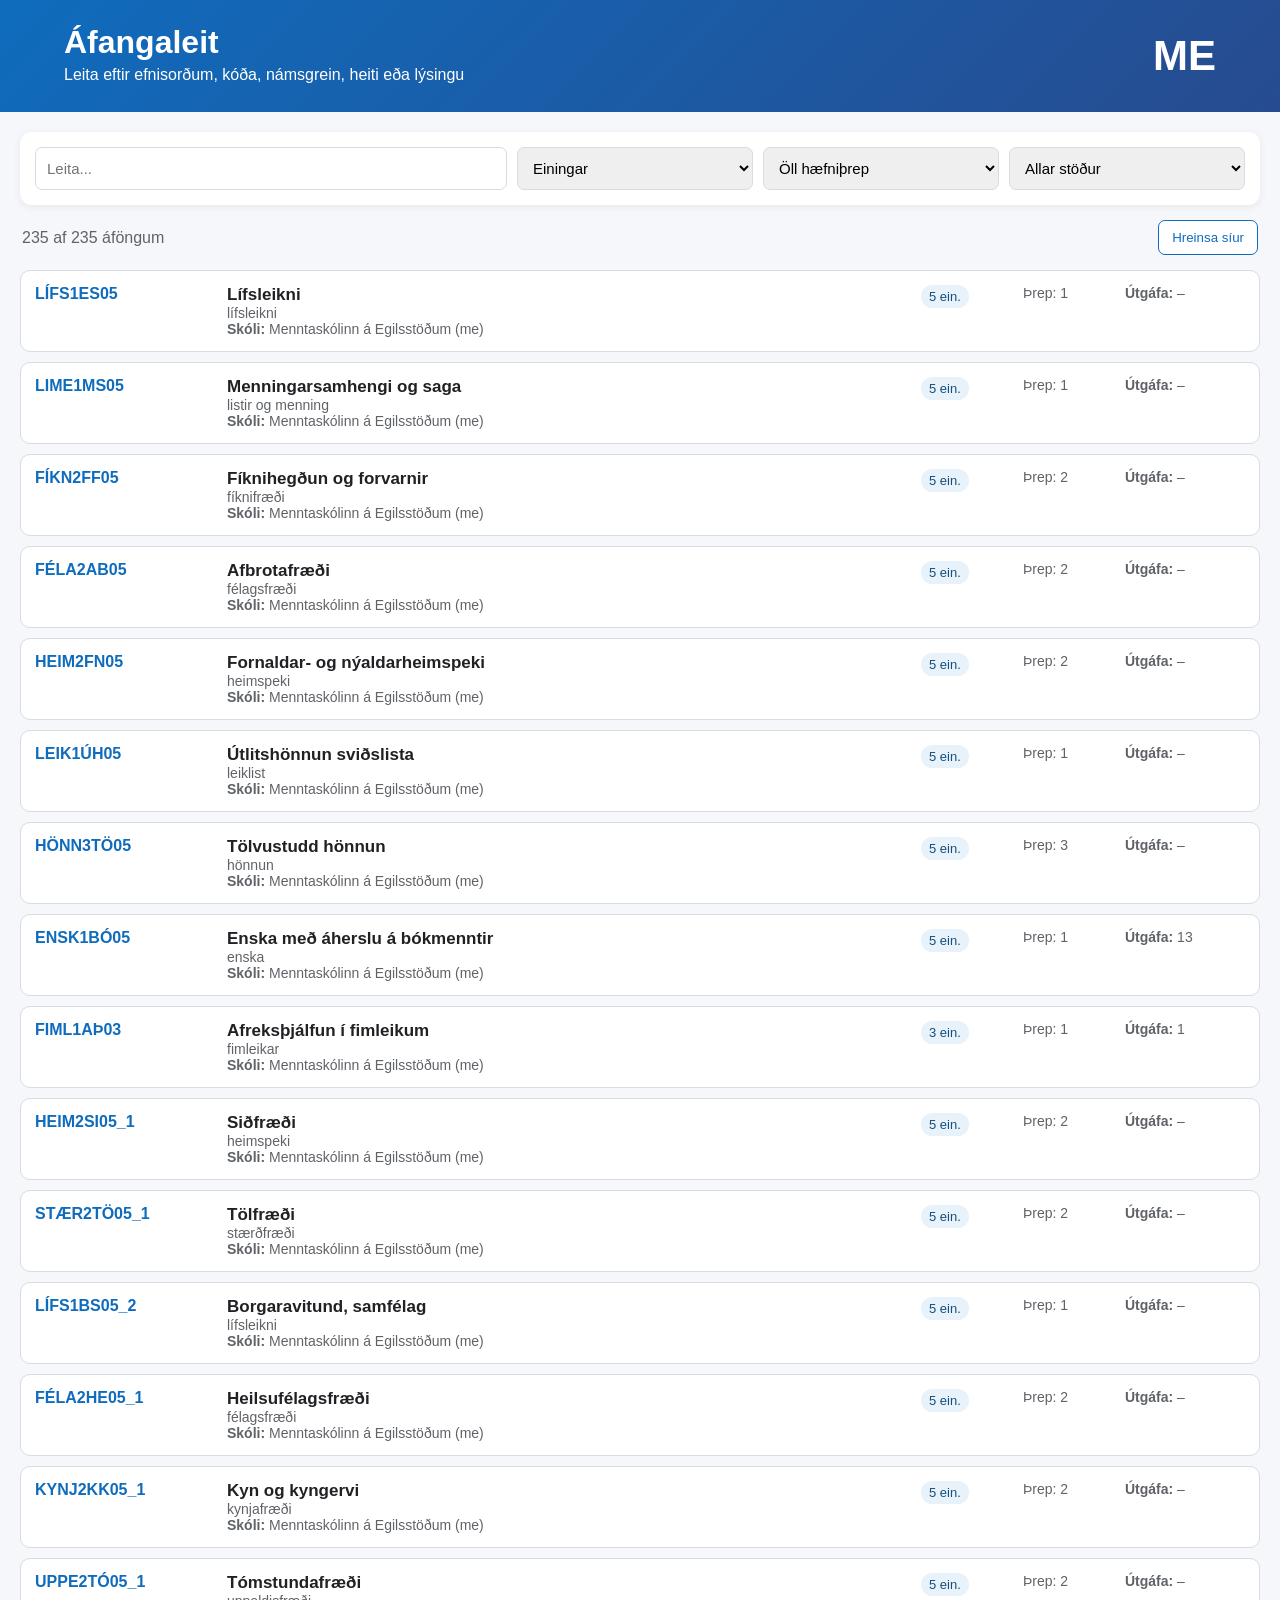
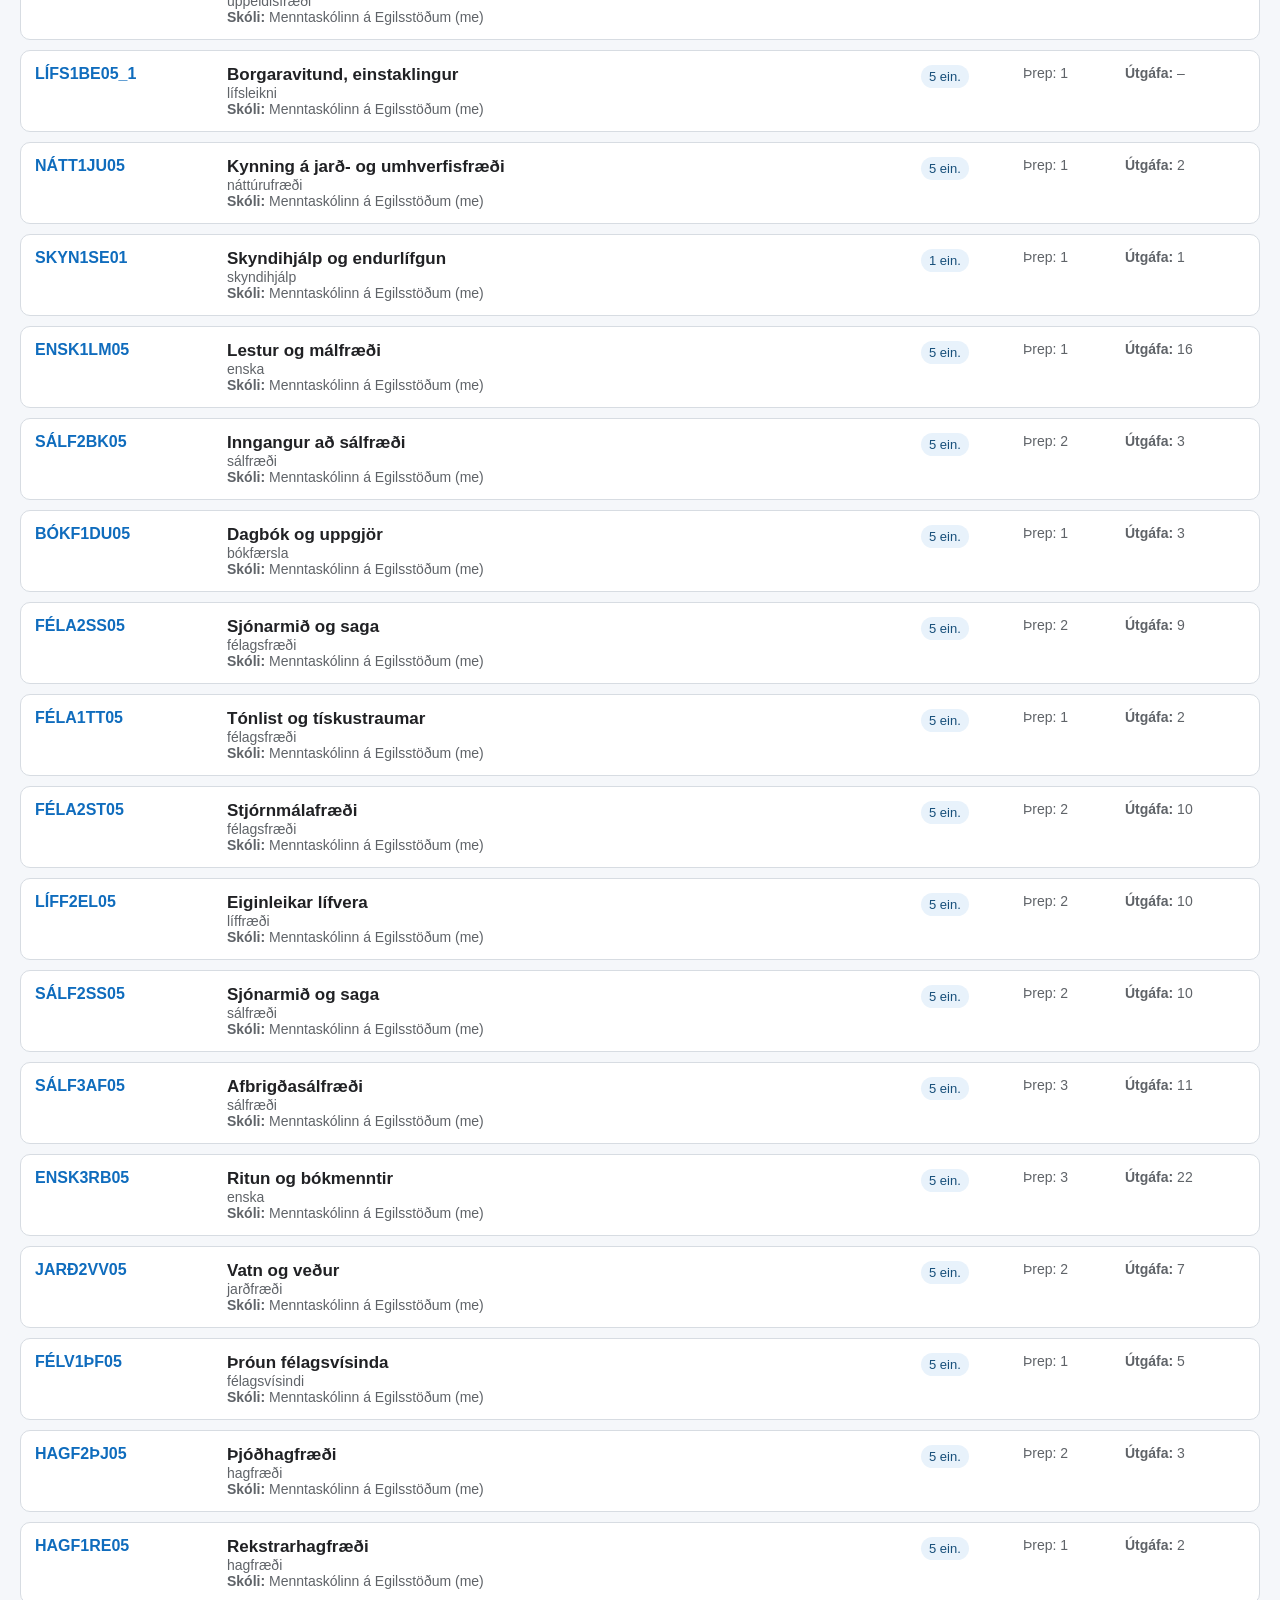
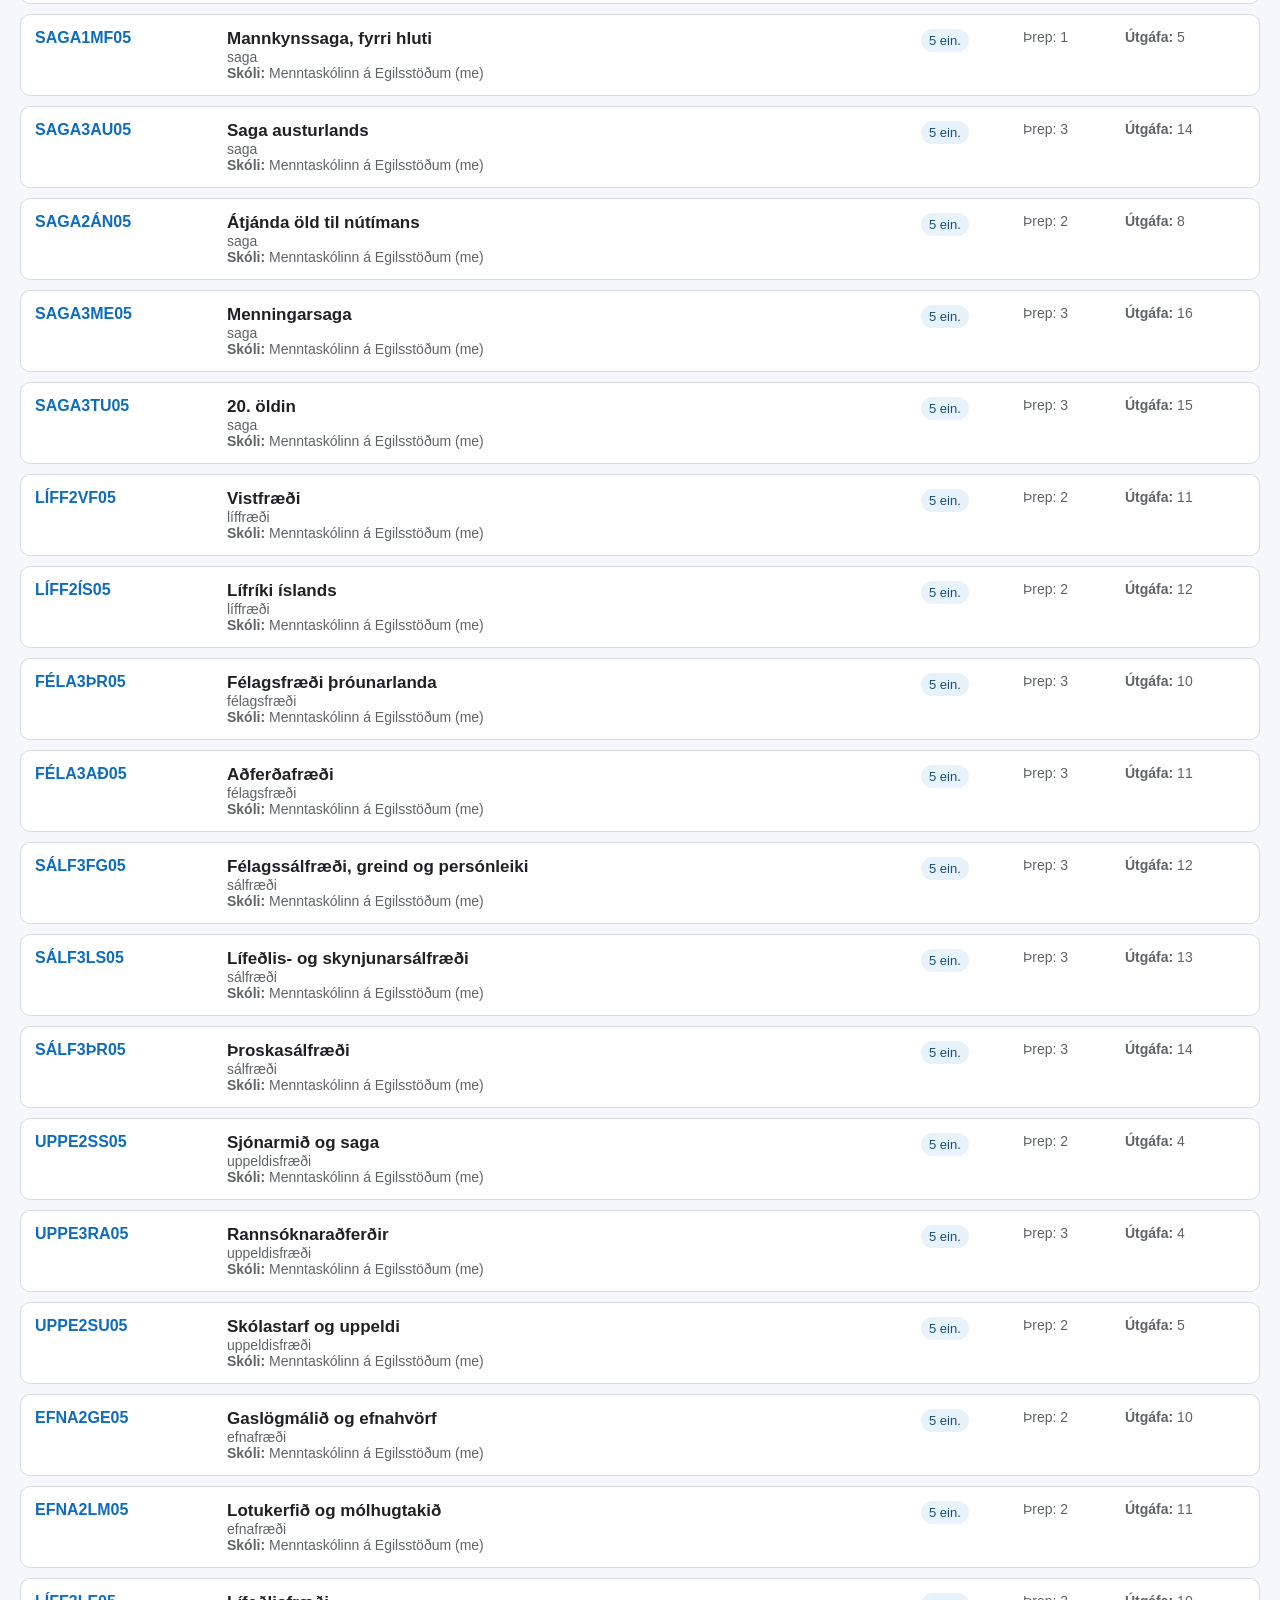
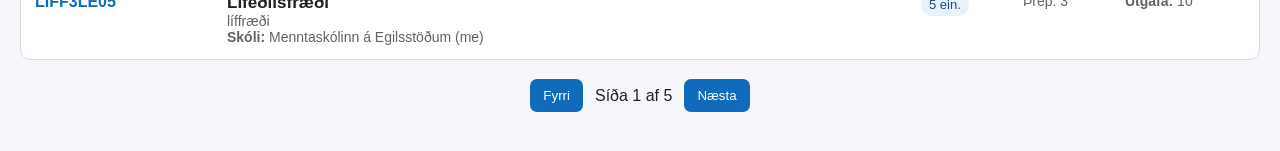
==== commit ed6709a9: "Add files via upload" ====
--- a/index.html
+++ b/index.html
@@ -1,6 +1,6 @@
 <!doctype html><html lang="is"><head><meta charset="utf-8"><meta name="viewport" content="width=device-width,initial-scale=1"><title>Áfangaleit</title><style>
-:root{--b:#0f6cbd;--bg:#f5f7fa;--line:#d7dce2;--muted:#5f6368}*{box-sizing:border-box}body{margin:0;font-family:Segoe UI,Arial,sans-serif;background:var(--bg);color:#202124}header{padding:24px 5vw;background:linear-gradient(135deg,#0f6cbd,#274b8f);color:#fff}header h1{margin:0 0 5px}.wrap{max-width:1450px;margin:auto;padding:20px}.filters{display:grid;grid-template-columns:2fr repeat(3,1fr);gap:10px;padding:15px;background:#fff;border-radius:12px;box-shadow:0 2px 9px #0001}.filters input,.filters select{padding:11px;border:1px solid var(--line);border-radius:7px;font-size:15px;min-width:0}.bar{display:flex;justify-content:space-between;align-items:center;margin:15px 2px;color:var(--muted)}button{padding:9px 13px;border:0;border-radius:7px;background:var(--b);color:#fff;cursor:pointer}.light{background:#fff;color:var(--b);border:1px solid var(--b)}.cards{display:grid;gap:10px}.card{background:#fff;border:1px solid var(--line);border-radius:10px;padding:14px;display:grid;grid-template-columns:180px 1fr 90px 90px 120px;gap:12px;align-items:start}.code a{font-weight:700;color:var(--b);text-decoration:none}.code a:hover{text-decoration:underline}.title{font-size:17px;font-weight:650}.muted{font-size:14px;color:var(--muted)}.pill{display:inline-block;padding:4px 8px;border-radius:999px;background:#e8f2fb;color:#174f7a;font-size:13px}.details{display:none;grid-column:1/-1;border-top:1px solid #eee;margin-top:5px;padding-top:14px}.card.open .details{display:block}.section{margin:0 0 15px}.section h3{font-size:15px;margin:0 0 5px}.text{white-space:pre-wrap;line-height:1.5}.goals{margin:5px 0;padding-left:22px}.pager{display:flex;justify-content:center;align-items:center;gap:12px;margin:19px}.empty{text-align:center;padding:45px;color:var(--muted)}@media(max-width:900px){.filters{grid-template-columns:1fr 1fr}.search{grid-column:1/-1}.card{grid-template-columns:1fr 110px}.details{grid-column:1/-1}}@media(max-width:560px){.filters{grid-template-columns:1fr}.search{grid-column:auto}.card{display:block}.card>*{margin-bottom:7px}}
-</style></head><body><header><h1>Áfangaleit</h1><div>Leita eftir efnisorðum, kóða, námsgrein, heiti eða lýsingu</div></header><main class="wrap"><section class="filters"><input class="search" id="q" placeholder="Leita..."><select id="credits"><option value="">Einingar</option></select><select id="level"><option value="">Öll hæfniþrep</option></select><select id="status"><option value="">Allar stöður</option></select></section><div class="bar"><span id="count"></span><button class="light" id="clear">Hreinsa síur</button></div><section id="results" class="cards"></section><div class="pager"><button id="prev">Fyrri</button><span id="page"></span><button id="next">Næsta</button></div></main><script>
+:root{--b:#0f6cbd;--bg:#f5f7fa;--line:#d7dce2;--muted:#5f6368}*{box-sizing:border-box}body{margin:0;font-family:Segoe UI,Arial,sans-serif;background:var(--bg);color:#202124}header{padding:24px 5vw;position:relative;min-height:112px;background:linear-gradient(135deg,#0f6cbd,#274b8f);color:#fff}header h1{margin:0 180px 5px 0}.me-logo{position:absolute;right:5vw;top:50%;transform:translateY(-50%);max-width:142px;max-height:82px;width:auto;height:auto;object-fit:contain}.me-logo-fallback{position:absolute;right:5vw;top:50%;transform:translateY(-50%);font-size:42px;font-weight:800;color:#fff;display:none}@media(max-width:600px){header{min-height:104px;padding-right:120px}header h1{margin-right:0}.me-logo{right:20px;max-width:92px;max-height:62px}.me-logo-fallback{right:20px;font-size:34px}}.wrap{max-width:1450px;margin:auto;padding:20px}.filters{display:grid;grid-template-columns:2fr repeat(3,1fr);gap:10px;padding:15px;background:#fff;border-radius:12px;box-shadow:0 2px 9px #0001}.filters input,.filters select{padding:11px;border:1px solid var(--line);border-radius:7px;font-size:15px;min-width:0}.bar{display:flex;justify-content:space-between;align-items:center;margin:15px 2px;color:var(--muted)}button{padding:9px 13px;border:0;border-radius:7px;background:var(--b);color:#fff;cursor:pointer}.light{background:#fff;color:var(--b);border:1px solid var(--b)}.cards{display:grid;gap:10px}.card{background:#fff;border:1px solid var(--line);border-radius:10px;padding:14px;display:grid;grid-template-columns:180px 1fr 90px 90px 120px;gap:12px;align-items:start}.code a{font-weight:700;color:var(--b);text-decoration:none}.code a:hover{text-decoration:underline}.title{font-size:17px;font-weight:650}.muted{font-size:14px;color:var(--muted)}.pill{display:inline-block;padding:4px 8px;border-radius:999px;background:#e8f2fb;color:#174f7a;font-size:13px}.details{display:none;grid-column:1/-1;border-top:1px solid #eee;margin-top:5px;padding-top:14px}.card.open .details{display:block}.section{margin:0 0 15px}.section h3{font-size:15px;margin:0 0 5px}.text{white-space:pre-wrap;line-height:1.5}.goals{margin:5px 0;padding-left:22px}.pager{display:flex;justify-content:center;align-items:center;gap:12px;margin:19px}.empty{text-align:center;padding:45px;color:var(--muted)}@media(max-width:900px){.filters{grid-template-columns:1fr 1fr}.search{grid-column:1/-1}.card{grid-template-columns:1fr 110px}.details{grid-column:1/-1}}@media(max-width:560px){.filters{grid-template-columns:1fr}.search{grid-column:auto}.card{display:block}.card>*{margin-bottom:7px}}
+</style></head><body><header><img class="me-logo" src="https://www.me.is/static/files/logo/logo.png" alt="Menntaskólinn á Egilsstöðum" onerror="this.style.display='none';this.nextElementSibling.style.display='block'"><span class="me-logo-fallback" aria-hidden="true">ME</span><h1>Áfangaleit</h1><div>Leita eftir efnisorðum, kóða, námsgrein, heiti eða lýsingu</div></header><main class="wrap"><section class="filters"><input class="search" id="q" placeholder="Leita..."><select id="credits"><option value="">Einingar</option></select><select id="level"><option value="">Öll hæfniþrep</option></select><select id="status"><option value="">Allar stöður</option></select></section><div class="bar"><span id="count"></span><button class="light" id="clear">Hreinsa síur</button></div><section id="results" class="cards"></section><div class="pager"><button id="prev">Fyrri</button><span id="page"></span><button id="next">Næsta</button></div></main><script>
 const C=[{"i":"6659b9a4e3d27fe06300064a","a":"LÍFS1ES05","t":"Lífsleikni","s":"lífsleikni","o":"einstaklingur, framtíð, félagsþroski, samfélag, samskipti, sjálfstraust, virðing, ábyrgð","d":"Efni áfangans eru fjölbreyttir þættir sem snerta daglegt líf og tengsl nemenda við samfélag sitt. Eftirfarandi viðfangsefni tilheyra námsefni áfangans:\nSjálfsmynd; auka þekkingu og skilning á sjálfum sér, meta og efla sjálfstraust og samskiptafærni\nHeilbrigður lífsstíll; fræðsla um mataræði, svefn og kynheilbrigði\nFjármálalæsi; eigin fjármál, neysluviðmið, fjárhagsaðstoð \nAtvinnumarkaður; kynnast venjum, reglum og skyldum\nBorgaravitund og alþjóðasamfélag, menning og margbreytileiki\nTjáning; farið verður í framkomu, tjáningu eigin skoðana og formlegra erinda \nNáms- og starfsfræðsla; lögð áhersla á uppbyggingu framhaldsskólakerfisins s.s. námsleiðir, námsmarkmið og námstækni.\nViðfangsefni: sjálfsmynd, lífsstíll, náms- og starfsfræðsla, fjármálalæsi, borgaravitund, tjáning.\n","c":5,"l":1,"v":null,"st":"for inspection","m":1717156260.802598,"p":"","k":["helstu hugtökum sem tengjast sjálfsmynd og þekkingu og skilningi á eigin persónu gildi heilbrigðs lífsstíls","þáttum sem hafa áhrif á samskipti og ágreiningsstjórn","fjármálahugtökum ásamt umfjöllun um auglýsingar og neyslusamfélagið","venjum, reglum og hefðum atvinnumarkaðarins","umfjöllun um alþjóðasamfélagið og fjölmenningu sem varða jafnrétti og staðalmyndir","gildi þess að æfa sig í að tjá sig munnlega um viðfangsefni hverju sinni","framhaldsskólakerfinu og námsleiðum","góðri námstækni og mikilvægi markmiðssetninga"],"sk":["rýna í eigin sjálfsmynd og meta eigin stöðu","nýta sér upplýsingar um mikilvægi heilbrigðs lífsstíls og heilsueflingu","skoða samskipti, ágreining og tilfinningar á jákvæðan og hagnýtan hátt","skipuleggja, taka réttar ákvarðanir og bera ábyrgð á eigin fjármálum og neyslumynstri","horfa gagnrýnið á auglýsingar og taka sjálfstæða afstöðu til auglýsinga","greina venjur, reglur og hefðir atvinnumarkaðarins","greina og meta aðstæður er tengjast fjölmenningu og staðalmyndum","undirbúa mál sitt og færa rök fyrir skoðunum sínum og afstöðu","nýta sér góða námstækni og setja sér raunhæf markmið","skoða námsframboð og námsleiðir"],"co":[["greina og meta sjálfan sig og eigin stöðu á raunhæfan hátt",""],["velja heilsueflandi lífsstíl s.s. hollt mataræði, nægan svefn og kynheilsu",""],["greina og meta eigin samskipti og leysa ágreiningsmál",""],["lesa í fjármálatilboð; lesa auglýsingar og draga úr markaðsvæðingu",""],["vera ábyrgur þátttakandi í atvinnulífinu",""],["meta og gera grein fyrir aðstæðum og þáttum sem tengjast borgaravitund, fjölmenningu og alþjóðavitund",""],["flytja mál sitt á sannfærandi og öruggan hátt",""],["setja sér markmið í námi og velja sér nám við hæfi",""]],"sc":[{"n":"Menntaskólinn á Egilsstöðum","a":"me"}]},{"i":"51265b3d62933a77194c9004","a":"LIME1MS05","t":"Menningarsamhengi og saga","s":"listir og menning","o":"menningarsamhengi, saga","d":"Markmið áfangans er að nemandinn geri sér grein fyrir eðli þeirra þátta sem mótað hafa listsköpun mannsins í gegnum tíðina og geri sér grein fyrir hvernig listir eru nátengdar félagslegum veruleika á hverjum stað á hverjum tíma.  Áhersla verður lögð á sjálfstæð vinnubrögð í upplýsingaöflun,  úrvinnslu og verkefnaskilum  í einhverskonar tjáningarformi. Kennslugögn eru margvísleg; ýmis uppfletti- og fræðirit og þá sérstaklega listasögubækur s.s. Saga listarinnar, Nútímalistasaga Fjölva,  alfræðiorðabækur, veraldarvefur o.fl. Mikilvægt er að nemendur séu frjóir í efnisleit, komi einnig með efni að heiman ef til er, taki viðtöl við fólk með sérþekkingu á efninu hverju sinni og nýti sér vel bókasafn skólans og Héraðsbókasafnið.  Einnig er möguleiki á að panta bækur, myndbönd og annað efni með millisafnaláni í gegnum bókasafnið ME.  Kennari mun einnig leggja til ýmsar bækur tengdar efninu sem verða í kennslustofu meðan á náminu stendur. Kennsluform:  Áfanganum er skipt niður í  lotur eða verkefni, þar sem 5 tímabil verða tekin fyrir og nemendur kynnast og vinna  með menningarsamhengið á ákveðnum stað á ákveðnum tíma.  Skoðaðir verða  flestir þættir listalífsins;  myndlist, handverk, hönnun,  tíska,  arkitektúr, tónlist, dans og leiklist.  Einnig þarf að gera samanburð við menningu á Íslandi á sama tíma.  Hver nemandi tekur fyrir ákveðna þætti menningarinnar, leitar heimilda, vinnur úr þeim og kynnir fyrir öðrum nemendum í áfanganum í lok hverrar lotu. Uppbygging verkefna:  Fyrstu  tímarnir fara í stutta kynningu á borg og tíma frá kennara. Þá fer fram svokölluð þankahríð nemenda eða brainstorming þar sem nemendur ákveða hvað þeir vilja helst taka fyrir varðandi tímabilið og efnið flokkað.  Vinnsla gagna tekur svo við í ca 6-8 stundir og þá eru allar heimildir nýttar. Mjög mikilvægt er að vera frjór í efnisleit og hugmyndavinnu því gefið er fyrir frumleika og áhuga hvers og eins.  Verkefnum er  síðan skilað í ýmsum tjáningarformum, s.s. skriflega, með fyrirlestri, með myndum, myndböndum, með tölvu og skjávarpa, tónlistarflutningi eða  í öðru formi.","c":5,"l":1,"v":null,"st":"í vinnslu","m":1353575885,"p":"engar","k":["samhengi á milli ólíks birtingarmáta skapandi tjáningar á ólikum stöðum og ólíkum tímum","eðli þeirra þátta sem mótað hafa listsköpun mannsins í gegnum tíðina","hvernig listir eru nátengdar félagslegum veruleika á hverjum stað á hverjum tíma"],"sk":["beita sjálfstæðum vinnubrögðum í upplýsingaöflun","úrvinnslu og verkefnaskilum  í einhverskonar tjáningarformi","beita mismunandi tjáningarformum við úrvinnslu verkefna"],"co":[["átta sig á hvernig hin ólíku listform tengjast hefðum, notagildi, listrænu yfrbragði, samfélagsímynd og þjóðareinkennum"],["skoða  og skilgreina sinn eigin menningarheim"],["taka virkan þátt í umræðu um verkefni sín og annarra nemenda"]],"sc":[{"n":"Menntaskólinn á Egilsstöðum","a":"me"}]},{"i":"51265b3d62933a77194c90b5","a":"FÍKN2FF05","t":"Fíknihegðun og forvarnir","s":"fíknifræði","o":"forvarnir, fíknihegðun","d":"Viðfangsefni áfangans er fíknihegðun, forvarnir og meðferðarúrræði við ferns konar fíknivanda; áfengi, vímuefni, tölvu og matar. Farið verður í kenningar um fíkn og fíknihegðun, orsakir fíknihegðunar, skilgreiningar og greiningartæki fyrir fíkn og helstu líkamlegu og sálræn\r\nviðbrögð fíkla. Afleiðingar fíknihegðunar fyrir einstaklinginn og samfélagið verðar skoðaðar sem félagslegt vandamál út frá ýmsum hliðum. Auk þessa verður farið í uppbyggingu forvarna á ýmsum sviðum samfélagsins; stigskiptingu forvarna og opinbera stefnumótun á sviði forvarna. Meðferðarrúrræði og hugmyndafræði meðferðar við fíkn verður kynnt með sérstakri áherslu á þau úrræði sem til eru á Íslandi.","c":5,"l":2,"v":null,"st":"í vinnslu","m":1360942758,"p":"FÉLV1ÞF05 eða HEIM2SI05","k":["sögulegri þróun viðhorfa og þekkingar á áfengis og vímuefnafíkn","sjónarhornum og kenningum um fíknihegðun","útbreiðslu fíknivandans sem félagslegsheilsuvandamáls m.t.t. flokkunar vanda, alvarleika, kyns, aldurs og félagslegrar stöðu","hlutverkum heilsueflingar og forvarna; beitingu forvarna","helstu meðferðarkenningum við fíknivanda","íslenska heilbrigðiskerfinu, stofnunum og fyrirtækjum sem sinna málefnum forvarna og fíknimeðferðar"],"sk":["lesa rannsóknir á sviði lýðheilsu, fíknar og forvarna","greina milli mismunandi fíknivanda og geta leitað viðeigandi úrræða í hverju tilviki"],"co":[["þróa hugmyndir sínar um forvarnir og fræðslu með rannsóknum, kenningum og eigin reynslu"],["gera áætlanir og að framkvæma verkefni sem ætlað er að efla heilsu og forvarnir"]],"sc":[{"n":"Menntaskólinn á Egilsstöðum","a":"me"}]},{"i":"51265b3d62933a77194c90b6","a":"FÉLA2AB05","t":"Afbrotafræði","s":"félagsfræði","o":"afbrotafræði","d":"Viðfangsefni áfangans er stór undirgrein félagsfræðinnar sem snýr að rannsóknum á afbrotum og afbrotahegðun. Saga fræðigreinarinnar verður skoðuð, frumkvöðlar kynntir sem og sjónarhorn og þær kenningar s.s. líffræðikenningar, sálfræðikenningar og samvirknikenningar sem settar hafa verið fram um afbrot og afbrotahegðun. Afbrot og flokkun þeirra verður kynnt með sérstakri umfjöllun um fjóra flokka afbrota, ofbeldi, kynferðisbrot, fíkniefnabrot og skipulagða glæpastarfssemi. Refsingar og refsiaðferðir sem viðbrögð við afbrotum eru skoðaðar í sögulegu ljósi með sérstakri áherslu á Ísland. Þróun afbrota á Íslandi skoðuð og einkenni afbrotamanna.","c":5,"l":2,"v":null,"st":"í vinnslu","m":1360943690,"p":"FÉLV1ÞF05 eða HEIM2SI05","k":["sögu afbrotafræðinnar og þekktum rannsóknum á sviðinu","þekktustu kenningum og sjónarhornum; samstöðu-, samskipta- og átakasjónarhornum","mikilvægum í  hugtökum afbrotafræði, s.s. frávik, stimplun og félagslegt taumhald","flokkun afbrota; fórnarlambslausir glæpir, skipulagðir glæpir, alvarleiki brota","refsingum; þróun refsinga, ólík viðbrögð við brotum milli samfélaga og innan samfélaga"],"sk":["skilgreina og flokka afbrot út frá kenningum og sjónarhornum afbrotafræði","afla upplýsinga um afbrot og rannsóknir á sviði afbrotafræði og vísa rétt í þær","tengja hugtök og kenningar afbrotafræðinnar við umfjöllun um afbrot, t.d. í fréttaflutningi og annarri orðræðu"],"co":[["ræða og setja fram upplýsingar um frávik, afbrot og viðbrögð samfélagsins við afbrotum"]],"sc":[{"n":"Menntaskólinn á Egilsstöðum","a":"me"}]},{"i":"51265b3d62933a77194c90d8","a":"HEIM2FN05","t":"Fornaldar- og nýaldarheimspeki","s":"heimspeki","o":"fornaldarheimspeki, nýaldarheimspeki","d":"Í áfanganum er viðfangsefnið heimspeki með hliðsjón af fornaldar- og nýaldarheimspeki; Forn-Grikkir og heimspeki 17. og 18. aldar.  Áfanginn er kynning á heimspeki sem er bæði afstæð og fræðileg umræða um tilvist og mannlegan veruleika. Farið verður í kenningar sem móta heimspekilegan hugsunarhátt og samlestur á frægum textabrotum eftir mikilvæga heimspekinga um heimspekinnar. Rökleikni nemenda er efld  en það má gera með þátttöku í umræðum um heimspekileg viðfangsefni, samningu rökfærsluritgerða og þjálfun í að greina málflutning fólks og röksemdir. Lögð er áhersla á að tengja heimspekina við veruleika nemenda og gera hana þannig merkingarbæra og hagnýta í lífi og starfi. Í áfanganum verður farið yfir klassískar spurningar innan heimspeki eins og hvað er þekking og hver er tilgangur lífsins, auk þess sem tilvist Guðs og raunveruleikinn fá umfjöllun.","c":5,"l":2,"v":null,"st":"í vinnslu","m":1361266313,"p":"FÉLV1ÞF05 eða HEIM2SI05","k":["sögulegri þróun heimspekilegra hugmynda","helstu heimspekingum sögunnar; s.s. Sókratesi, Platon, Aristótelesi, Ágústínusi, Descartes, Spinoza, Locke, Hume, Kant, Hegel, Schopenhauer, Mill, Nietzsche, Kierkegaard, Heidegger, Wittgenstein og Sartre","mikilvægum heimspekilegum hugtökum og hugmyndum úr heimspekisögunni; s.s. frummynd, hugmynd, réttlæti, lýðræði, dygð, afstæði, algildi, leikslokakenningu, reglusiðfræði, gildi, hughyggju, frumspeki, frelsi, trú, markhyggju og nautnahyggju"],"sk":["lesa heimspekitexta","endursegja og skýra textabrot","beita gagnrýnu viðhorfi; t.d. greina rökskekkjur í fréttaflutningi og annarri orðræðu tjá sig, hlusta á aðra og vega eigin rök og annarra"],"co":[["tengja hugmyndir heimspekinnar við eigin veruleika"],["sjá tengsl heimspeki og annarra sviða menningar s.s. trúarbragða, lista og vísinda"]],"sc":[{"n":"Menntaskólinn á Egilsstöðum","a":"me"}]},{"i":"5272947f62933a493f00301c","a":"LEIK1ÚH05","t":"Útlitshönnun sviðslista","s":"leiklist","o":"útlitshönnun sviðslista","d":"Lýsing er ógerð en áfanginn stofnaður til að taka frá nafn.","c":5,"l":1,"v":null,"st":"í vinnslu","m":1383240831.972077,"p":"","k":[],"sk":[],"co":[],"sc":[{"n":"Menntaskólinn á Egilsstöðum","a":"me"}]},{"i":"527b925c62933a493f0039ee","a":"HÖNN3TÖ05","t":"Tölvustudd hönnun","s":"hönnun","o":"tölvustudd hönnun","d":"Áfangalýsing ógerð en áfanginn stofnaður til að taka frá nafn.","c":5,"l":3,"v":null,"st":"í vinnslu","m":1383830108.457862,"p":"","k":[],"sk":[],"co":[],"sc":[{"n":"Menntaskólinn á Egilsstöðum","a":"me"}]},{"i":"58a42f7262933a4e92016d91","a":"ENSK1BÓ05","t":"Enska með áherslu á bókmenntir","s":"enska","o":"bókmenntir 20. aldar","d":"Ný menntastefna er höfð til grundvallar og grunnþættir menntunar eru hafðir að leiðarljósi. Áhersla er á læsi í víðu samhengi, s.s. á bókstafi og hljóð, umhverfi, tákn, reglur, samskiptamiðla, hugtök, tjáskipti, tilfinningar, lesefni og samskipti.  Vinnuferlið miðast við að efla færni og sjálfsmynd nemenda til að takast á við fjölbreytt lesefni við hæfi hvers og eins.  ","c":5,"l":1,"v":13,"st":"í vinnslu","m":1487155058.526818,"p":"Engar","k":["Einföldum bókmenntatexta  á enskri tungu","Ýmsum aldurs- og áhugamiðuðum hugtökum á enskri tungu","Mikilvægi lestrar og bókmennta","Mikilvægi tjáningar og hlustunar"],"sk":["Finna sér bókmenntir við hæfi  á bókasöfnum og öðrum stöðum","Nýta sér bókmenntir á fjölbreyttu formi, s.s. á stafrænum miðlum","Tjá sig í mæltu og/eða rituðu máli","Vinna með texta sem hann hefur lesið og/eða hlustað á","Nýta sér leiðréttingarforrit og önnur hjálpargögn til verkefnavinnu","Lesa upp og/eða tjá sig fyrir framan aðra","Lesa og/eða hlusta á texta sér til gagns og gleði"],"co":[["Nýta sér enskar bókmenntir",""],["Auka sjálfstraust sitt og trú á eigin málfærni í tjáningu og/eða ritun",""],["Nýta sér læsi í víðu samhengi",""],["Hlusta á sjónarmið annarra af víðsýni",""],["Lesa í og/eða nýta sér upplýsingar sem koma fram í útvarpi, sjónvarpi og í netmiðlum",""],["Lesa í umhverfi, samskipti, tilfinningar og reglur í þeim tilgangi að átta sig á hvað er viðeigandi hverju sinni",""],["Hlusta á aðra og tjá eigin skoðanir",""],["Lesa ýmsa texta, s.s. bækur, fréttir og fræðigreinar",""]],"sc":[{"n":"Menntaskólinn á Egilsstöðum","a":"me"}]},{"i":"51265b3d62933a77194c9011","a":"FIML1AÞ03","t":"Afreksþjálfun í fimleikum","s":"fimleikar","o":"afreksþjálfun í fimleikum","d":"Um afreksíþróttaáfanga er að ræða, þar sem nemandinn æfir sína íþrótt 6 – 8x í viku með fullu skólanámi. Nemendur geta tekið hann sem stigvaxandi afreksþjálfun í alls 8 skólaannir jafnhliða æfingum með sínu félagsliði, eða sem einstakan áfanga inn í óbundið val.\r\n\r\nLögð er áhersla á að vinna með einstaklinginn með það markmið að efla tæknilega getu hans í fimleikum. Sett eru skýr einstaklingsmarkmið í upphafi áfangans, byggð á mælingum og mati kennara. Að þeim er síðan unnið með skipulegum hætti út önnina. Árangur nemandans er síðan metinn á grundvelli þeirra mælitækja sem notuð eru.\r\n\r\nNemendur áfangans gangast undir mikið æfingaálag. Strangar mætinga og agareglur gilda jafnframt í áfanganum,  með það að markmiði að nemandinn finni það skýrt hvað þurfi til þess að verða afreksíþróttamaður í fremstu röð.\r\n\r\nNemendur skrifa undir samning um bann á notkun hvers kyns vímuefna. Brot á þeim samningi veldur brottvísun úr áfanganum, að undangenginni aðvörun og tilraunum til úrbóta.","c":3,"l":1,"v":1,"st":"Samþykkt af skóla","m":1354618542,"p":"engar","k":["þeim aga sem til þarf til að ná árangri í afreksíþróttum","lífsstíl í samræmi við kröfur afreksíþrótta"],"sk":["auka tæknilega færni sína í fimleikum","bæta andlegt og líkamlegt ástand sitt"],"co":[["tileinka sér heilbrigt líferni og átta sig á hversu miklu það skiptir fyrir afreksíþróttafólk"],["setja sér raunhæf markmið og gera sitt besta til að ná þeim, gegnum markvissa ástundun"],["iðka fimleika á háu getustigi"]],"sc":[{"n":"Menntaskólinn á Egilsstöðum","a":"me"}]},{"i":"51265b3d62933a77194c9061","a":"HEIM2SI05_1","t":"Siðfræði","s":"heimspeki","o":"siðfræði","d":"Í áfanganum er viðfangsefnið siðfræði sem er sjálfstæð undirgrein heimspeki. Áfanginn er kynning á siðfræði sem er bæði afstæð og fræðileg umræða um siðferðileg málefni. Farið verður í siðfræðikenningar, hagnýti þeirra við lausn siðaklemma og hvernig haga beri rökræðu og framsetningu afstöðu. \r\n\r\nÍ áfanganum verður farið yfir eftirfarandi viðfangsefni:\r\n\r\n•\tSiðferðilega rökræðu; hvað í henni felst, tilgang hennar og hvaðan hún sprettur.\r\n\r\n•\tMenningarlega afstæðishyggju; ólíkar siðareglur  sem gilda í ólíkum menningarsamfélögum.\r\n\r\n•\tNytjastefnu; að velja þá breytni sem leiðir til bestu heildarafleiðingarinnar fyrir alla sem málið snertir.\r\n\r\n•\tRökræðuna um nytjastefnu; krafan um réttlæti, réttindi og vísan í fortíðarástæður.\r\n\r\n•\tImmanúel Kant og skilyrðislausa skylduboðið.\r\n\r\n•\tThomas Hobbes og samfélagssáttmálann.\r\n\r\n•\tDygðasiðfræði.\r\n\r\n•\tUmhverfissiðfræði.","c":5,"l":2,"v":null,"st":"Samþykkt af skóla","m":1358786831,"p":"LÍFS1BE05, LÍFS1BS05 og FÉLV1ÞF05","k":["helstu kenningum og hugtökum í siðfræði","hagnýtri siðfræði og gildi siðfræðikenninga í daglegu lífi","lausn siðferðilegra álitamála"],"sk":["beita siðfræðikenningum","rökræða siðferðileg álitamál, átta sig á annmörkum eigin röksemdarfærslu og finna skynsamlegar lausnir á siðferðilegum álitamálum","móta eigin skoðanir um siðferðileg viðfangsefni og setja þær fram á skipulagðan og á gagnrýninn hátt","lesa mikilvæga frumtexta í siðfræði"],"co":[["taka upplýstar ákvarðanir í siðferðilegum málefnum"],["geta á gagnrýninn hátt greint góðar og slæmar röksemdarfærslur í ræðu og riti"],["sýna þroskaða siðferðisvitund í hegðun, ræðu og riti"],["vera virkur og ábyrgur þátttakandi í lýðræðissamfélagi"]],"sc":[{"n":"Menntaskólinn á Egilsstöðum","a":"me"}]},{"i":"51265b3d62933a77194c90a5","a":"STÆR2TÖ05_1","t":"Tölfræði","s":"stærðfræði","o":"undirstöðuatriði tölfræði","d":"Áfanginn er grunnáfangi í tölfræði. Í honum er fjallað um lýsandi tölfræði, þ.e. tölfræðigögn, miðsækni og dreifingu, flokkun gagna, úrtak og þýði, einkennishugtök, s.s. meðal- og miðgildi, frávik, tíðni og tíðnidreifingu og myndræna framsetningu gagna.\r\n\r\nEinnig er fjallað um tölfræðigreiningu, m.a. úrtaksfræði, meginmarkgildissetningu tölfræðinnar, fylgni og aðhvarfsgreiningu, ályktunartölfræði og tilgátur og prófanir. Þá er fjallað um áreiðanleika og ályktanir og fyrirvara við þær. Einnig er fjallað um marktekt, öryggismörk og skekkjumörk.","c":5,"l":2,"v":null,"st":"Samþykkt af skóla","m":1360927862,"p":"HSTÆ2FT05 eða STÆR2AF05","k":["dreifingu, miðsækni, og flokkun","gagnasöfnum, dreifingu og úrtaksfræðum","fylgni og áreiðanleikaprófunum"],"sk":["reikna út og vinna úr gagnasöfnum","nýta töflureikni við gagnavinnslu, prófanir og ályktanir","spá, reikna út og túlka fylgni milli tveggja breyta","beita fjölbreyttum aðferðum í myndrænni framsetningu tölfræðiupplýsinga","reikna út normaldreifingu og t-dreifingu","reikna út öryggisbil og prófanir á tilgátum, svo sem kí-kvaðrat próf og t-prófi","reikna út og túlka öryggis- og skekkjumörk"],"co":[["skilja merkingu og tengsl hugtaka í námsefninu og vinna með þau"],["beita aðferðum tölfræðinnar á skipulegan hátt við lausn viðfangsefna og þrauta"],["geta útskýrt hugmyndir innan námsefnisins skilmerkilega og skipst á skoðunum um þær"],["leggja mat á tölfræðigögn og átta sig á muninum á fylgni og orsaksamhengi"],["skilja röksemdir og framsetningu tölfræðinnar á almennum vettvangi á fræðilegan hátt, bæði í rituðu máli og myndrænt"]],"sc":[{"n":"Menntaskólinn á Egilsstöðum","a":"me"}]},{"i":"51265b3d62933a77194c90b4","a":"LÍFS1BS05_2","t":"Borgaravitund, samfélag","s":"lífsleikni","o":"borgaravitund, samfélag, samskipti, umhverfismál, vinnumarkaður","d":"Efni áfangans eru fjölbreyttir þættir sem snerta daglegt líf nemenda og tengslin við samfélagið.\r\n \r\nÞeir þættir sem verða teknir til umfjöllunar eru: \r\n\r\n•\tvinnumarkaður; réttindi og skyldur, ferilskrár, starfsumsóknir og atvinnuviðtöl\r\n\r\n•\tumhverfismál; sjálfbærni, náttúruauðlindir, umhverfissiðfræði og -vitund og neysluvenjur\r\n\r\n•\tborgaravitund; jafnrétti, staðalmyndir og lýðræði, alþjóðasamfélagið og fjölmenning\r\n\r\n•\tfjármálalæsi; eigin fjármál, neysluviðmið, fjárhagsaðstoð, auglýsingalæsi og markaðsvæðing\r\n\r\n•\táföll og sorg og streita\r\n\r\n•\tsamskipti og lausn ágreiningsmála\r\n\r\n•\ttjáning; flutningur formlegra og hálf-formlegra erinda.","c":5,"l":1,"v":null,"st":"Samþykkt af skóla","m":1361271406,"p":"engar","k":["hugtökum sem snerta umhverfismál og umhverfisvitund, s.s. sjálfbærni","umhverfismerkingum, eigin neysluvenjum og áhrifum þeirra á eigin velferð og umhverfið","fjármálahugtökum ásamt  umfjöllun um auglýsinga og neyslusamfélagið","formi tjáningar, hvernig skal undirbúa og flytja munnlegt erindi","helstu þáttum sem snerta gildi, kröfur, réttindi og skyldur á vinnumarkaði","ferli atvinnuumsókna, atvinnuleitar og gerð ferilskrár","umfjöllun um alþjóðasamfélagið og fjölmenningu sem varða jafnrétti og lýðræði","þáttum sem hafa áhrif á samskipti og ágreiningsstjórn","ferli sorgar og áfalla"],"sk":["afla og vinna með upplýsingar um eigin neyslu og nýtingu náttúruauðlinda","taka þátt í samræðum sem varða umhverfisvitund og sjálfbærni á ábyrgan og rökrænan hátt","fylgja því ferli sem þarf til að sækja um atvinnu","greina og meta aðstæður er tengjast fjölmenningu, jafnrétti, lýðræði og staðalmyndum","skipuleggja, taka réttar ákvarðanir og bera ábyrgð á eigin fjármálum og neyslumynstri","horfa gagnrýnið á auglýsingar og taka sjálfstæða afstöðu til auglýsinga","undirbúa málflutning í mismunandi aðstæðum og færa rök fyrir skoðunum sínum","skoða samskipti, ágreining og tilfinningar á jákvæðan og hagnýtan hátt"],"co":[["setja saman ferilskrá, bera sig að í atvinnuleit og atvinnuviðtölum"],["meta áhrif eigin lifnaðarhátta á umhverfið og geta hagrætt neysluvenjum m.t.t. sjálfbærni"],["taka upplýsta afstöðu til almennrar umfjöllunar um umhverfismál"],["lesa í fjármálatilboð; lesa auglýsingar og draga úr markaðsvæðingu"],["flytja mál sitt á sannfærandi og öruggan hátt, beita líkamanum rétt í flutningi"],["meta og gera grein fyrir aðstæðum og þáttum sem tengjast fjölmenningu og  alþjóðavitund"],["sýna góða samskiptahæfni og bregðast við eigin áföllum og styðja aðra"]],"sc":[{"n":"Menntaskólinn á Egilsstöðum","a":"me"}]},{"i":"51265b3d62933a77194c90b7","a":"FÉLA2HE05_1","t":"Heilsufélagsfræði","s":"félagsfræði","o":"heilsufélagsfræði","d":"Viðfangesefni þessa áfanga er vaxandi og öflugt sérsvið félagsfræðinnar sem beinir sjónum sínum að heilsu, veikindum og skipulagi heilbrigðismála í félagsfræðilegu samhengi. Bæði er fjallað um almenna heilsufélagsfræði sem og geðheilsufélagsfræði. Farið er í helstu kenningar sem tilheyra þessum sviðum, sögu og þróun þessara rannsóknasviða og hagnýtingu þeirra.\r\nFjallað er m.a. um sjúkdómsvæðingu og kenningar um sjúklingshlutverkið, frávik, félagslega dreifingu sjúkdóma, heilbrigðisþjónustu. Einnig er fjallað um samskipti sjúklinga og fagaðila, geðræn og langvinn veikindi, öldrun, dauðann og skoðuð áhrif kyns, aldurs og stéttar auk áhrifa lífsstíls.","c":5,"l":2,"v":null,"st":"Samþykkt af skóla","m":1360944077,"p":"FÉLV1ÞF05.\r\nEinnig er gott að hafa lokið FÉLA2SS05, SÁLF2SS05 eða UPPE2SS05.","k":["tengslum heilsu og samfélags","helstu ástæðum útbreiðslu heilsuvandamála","þróun heilbrigðisþjónustu, notkun hennar, þýðingu og árangur","mikilvægum heilsufélagsfræðilegum hugtökum og kenningum; s.s. siðbindingu, fagmennsku, fagræði, sjúkdómsvæðingu, sjúklingshlutverkinu, veikindahegðun, félagslegri flokkun og stimplun sjúkdóma"],"sk":["afla upplýsinga um heilsufélagsfræðileg viðfangsefni á grundvelli rannsóknarspurninga","lesa heilsufélagsfræðilegar rannsóknir og skýra frá innihaldi þeirra á skipulagðan hátt"],"co":[["tengja hugmyndir heilsufélagfræðinnar við eigin veruleika og nærumhverfi"],["meta tengsl lífsstíls, félagslegs umhverfis og heilbrigðis"]],"sc":[{"n":"Menntaskólinn á Egilsstöðum","a":"me"}]},{"i":"51265b3d62933a77194c90b8","a":"KYNJ2KK05_1","t":"Kyn og kyngervi","s":"kynjafræði","o":"kyn, kyngervi","d":"Í áfanganum er viðfangsefnið kynjafræði sem er þverfagleg fræðigrein sem á rætur sínar í félagsfræði og stjórnmálafræði. Kynjafræðin verður kynnt sem fræðileg og hagnýt umræða um mannlegan veruleika út frá grundvallarbreytunni; kyn. Farið verður í sögu jafnréttisbaráttu kvenna, rauðsokkur,  femínisma, getnaðarvarnir, fóstureyðingar, kynlíf og mótun kynverundar. Auk þess verður fjallað um móðurhlutverkið, föðurhlutverkið, klámvæðingu, og birtingarmynd kynjanna í fjölmiðlum, stjórnkerfi og hversdagslífi. \r\nMegináhersla verður á að tengja kynjafræðina á hagnýtan hátt við aðrar greinar og daglegt líf nemenda og hjálpa þeim að nota ‚kynjagleraugun‘ (sjónarhorn kynjafræðinnar) á fjölmiðla, heilbrigðiskerfi, skólagöngu, vinnumarkað og frávikshegðun s.s. vændi, ofbeldi og afbrot.","c":5,"l":2,"v":null,"st":"Samþykkt af skóla","m":1360945238,"p":"LÍFS1BE05, LÍFS1BS05 og annað hvort FÉLV1ÞF05 eða HEIM2SI05","k":["helstu hugtökum og kenningum kynjafræðinnar; s.s. líffræðilegri nauðhyggju, mótunarhyggju, kyngerfi, staðalmyndum, klámvæðingu, jafnrétti, mismunun, femínisma, karl og kvenrembu, feðraveldi og kynhlutverkum","helstu fræðimönnum í sögu jafnréttis- og kynjafræði, erlendum og innlendum","sögu jafnréttisbaráttunnar; þrjár bylgjur og áfangar","stöðu karla og kvenna í íslensku samfélagi, fyrr og nú"],"sk":["taka þátt í umræðum um algeng álitamál sem tilheyra kynjafræðinni og geti mótað sér afstöðu og gert grein fyrir henni með tilliti til kenninga kynjafræðinnar og hugtaka","beita femínísku viðhorfi (kynjagleraugum) ; t.d. greina staðalmyndir, nauðhyggju og rökskekkjur í fréttaflutningi og annarri orðræðu"],"co":[["líta á samfélagið út frá sjónarhorni kyns og kynferðis með gagnrýnum augum og geti tengt hugmyndir kynjafræðinnar við eigin veruleika"]],"sc":[{"n":"Menntaskólinn á Egilsstöðum","a":"me"}]},{"i":"51265b3d62933a77194c90d9","a":"UPPE2TÓ05_1","t":"Tómstundafræði","s":"uppeldisfræði","o":"tómstunda- og félagsmálafræði","d":"Tómstundastarf gegnir mikilvægu menningar- og uppeldishlutverki í nútímasamfélagi. Tómstunda- og félagsmálafræði er ung fræðigrein og felur meðal annars í sér að tileinka sér þekkingu á gildi, þýðingu og hlutverki tómstunda fyrir fólk á öllum aldri í samfélaginu. Einnig fjallar greinin um rannsóknir á tómstundum og mikilvægi þeirra í þróun tómstundastarfs. Í áfanganum verður horft á tómstundastarf í sinni víðustu mynd, bæði úti og inni, tengt náttúru, umhverfi og samfélagi. Rýnt verður í hugmyndafræði unglinga- og þátttökulýðræðis. Í tómstundastarfi með börnum og unglingum er nauðsynlegt að þekkja til forvarna, til að mynda birtingarmynd eineltis og til hvaða ráða er hægt að grípa við lausn þeirra. Þetta á einnig við um forvarnir í tengslum við áfengis- og fíkniefnamisnotkun. Markmiðið er að öðlast heildarsýn yfir þá starfsemi sem fram fer í tómstundum barna, ungmenna og aldraðra og það menningar- og uppeldishlutverk sem tómstundastarf gegnir í lífi þeirra.","c":5,"l":2,"v":null,"st":"Samþykkt af skóla","m":1361269487,"p":"FÉLV1ÞF05","k":["tómstundafræði samtímans í tengslum við íslenskt samfélag","sögulegri og fræðilegri þróun tómstundafræðinnar","helstu rannsóknum á tómstundastarfi","mikilvægi rannsókna í mótun og þróun tómstundastarfs","aðferðum sem koma að notum í tengslum við forvarnir í tómstundastarfi","sérstöðu tómstundafræði, viðfangsefnum hennar og aðferðum","mikilvægi tómstundastarfs og tengslum þess við farsælt uppeldi, vellíðan og    félagslega aðlögun"],"sk":["afla upplýsinga er tengjast rannsóknum á tómstundum og setja í fræðilegt                samhengi","nýta fræðilegan/vísindalegan texta","afla upplýsinga um tómstundir og tómstundastarf og nýta þær í hagnýtum     verkefnum","beita orðræðunni um tómstundir á ýmis viðfangsefni og á vettvangi","miðla fræðilegu efni í ræðu og riti"],"co":[["vinna úr rannsóknargögnum og leggja mat á rannsóknir á tómstundum"],["leggja mat á hagnýtar aðferðir sem henta við margvíslegar aðstæður í                 tómstundastarfi"],["tengja rannsóknarniðurstöður við tómstundastarf á vettvangi"],["beita grundvallaraðferðum í forvörnum og eineltismálum"],["taka þátt í rökræðum um tómstundastarf"],["meta eigin frammistöðu og vinnuframlag sem og annarra á gagnrýninn hátt"]],"sc":[{"n":"Menntaskólinn á Egilsstöðum","a":"me"}]},{"i":"51265b3d62933a77194c90da","a":"LÍFS1BE05_1","t":"Borgaravitund, einstaklingur","s":"lífsleikni","o":"borgaravitund, lífsstíll, náms- og starfsfræðsla, sjálfsmynd, tjáning","d":"Efni áfangans eru fjölbreyttir þættir sem snerta daglegt líf og tengsl nemenda við samfélag sitt.\r\n \r\nEftirfarandi viðfangsefni tilheyra námsefni áfangans:\r\n \r\n-\tSjálfsmynd; auka þekkingu og skilning á sjálfum sér, meta og efla sjálfstraust, samskiptafærni, skilgreina áhugasvið og eigin hæfni  á ýmsum sviðum. \r\n\r\n-\tLífsstíll; þar er farið í forvarnafræðslu um vímuefni, áfengi, átraskanir, mataræði, svefn, hreyfingu, líkamsbeitingu og geðheilbrigði. Auk þess kynheilbrigðsfræðsla frá Ástráði.\r\n\r\n-\tTjáning; farið verður í framkomu og tjáningu eigin skoðana.\r\n\r\n-\tNáms- og starfsfræðsla; lögð áhersla á átthagafræði framhaldsskólakerfisins s.s. skólakerfið, námsleiðir, námsmarkmið, sjálfsþekking, námstækni, vinnubrögð og gerð námsáætlana.","c":5,"l":1,"v":null,"st":"Samþykkt af skóla","m":1361270682,"p":"engar","k":["framhaldsskólakerfinu og námsleiðum sem leiða til mismunandi  útgönguleiða","góðum vinnubrögðum, námstækni og mikilvægi markmiðssetninga","tengslum sjálfsþekkingar og náms- og starfsvals sem og áhugasviði, styrkleikum og veikleikum í námi","helstu hugtökum sem tengjast sjálfsmynd og þekkingu og skilningi á eigin persónu","því hvernig skal undirbúa og flytja munnleg erindi við mismunandi aðstæður","gildi hreyfingar, góðrar líkamsvitundar og heilbrigðs lífsstíls sem og skaðsemi fíknihegðunar"],"sk":["skoða námsframboð og námsleiðir og tengja áhugasvið við náms- og starfsval","rýna í eigin sjálfsmynd og meta eigin stöðu t.d. með því að nýta sér ýmis stöðluð og viðurkennd sjálfsmatspróf","nýta sér góð vinnubrögð, góða námstækni og setja sér raunhæf markmið","undirbúa mál sitt og færa rök fyrir skoðunum sínum og afstöðu","nýta sér upplýsingar um forvarnir og heilsueflingu"],"co":[["velja sér leið gegnum framhaldsskólakerfið og búa til námsáætlun fyrir nám að loknum framhaldsskóla"],["greina og meta sjálfan sig á raunhæfan hátt og setja sér markmið m.t.t. áhugasviðs og styrkleika og veikleika"],["nota árangursríka námstækni, stjórna einbeitingu, beita mismunandi minnisaðferðum, skipuleggja og undirbúa próflestur, glósutækni, lestrartækni og tímastjórnun"],["flytja mál sitt á sannfærandi og öruggan hátt"],["velja heilsueflandi lífsstíl s.s. hollt mataræði, nægan svefn og kynheilsu"]],"sc":[{"n":"Menntaskólinn á Egilsstöðum","a":"me"}]},{"i":"51265b3d62933a77194c9192","a":"NÁTT1JU05","t":"Kynning á jarð- og umhverfisfræði","s":"náttúrufræði","o":"eðlisfræði, jarðfræði, umhverfisfræði","d":"Í áfanganum er farið í þá þætti jarðfræðinnar sem tengjast daglegu lífi nemenda og eðlisfræðin á bak við þá skýrð með einföldum hætti. Sérstök áhersla er lögð á jarðfræði Íslands og umhverfismál. Dæmi um umfjöllunarefni eru sólkerfið okkar, hringrásir efna á jörðinni, veðrakerfi, loftslagsmál, hafstraumar, flekarek, eldvirkni, jarðskjálftar, landmótun og nýting náttúruauðlinda. Þá verða þau vandamál sem mannkyn stendur frammi fyrir um þessar mundir varðandi nýtingu náttúruauðlinda, mengun og loftslagsbreytingar sérstaklega skoðuð.","c":5,"l":1,"v":2,"st":"Samþykkt af skóla","m":1352972541,"p":"engar","k":["sólkerfinu okkar og þeim hringrásum sem snerta daglegt líf jarðarbúa","innri gerð jarðar, innrænum öflum og birtingarmynd þeirra á yfirborði jarðar","útrænum öflum og birtingarmynd þeirra á yfirborði jarðar","umhverfismálum, orkuöflun, nýtingu náttúruauðlinda og loftslagsbreytingum","jarðfræði Íslands og þeim þáttum sem mynda og móta landið dag hvern"],"sk":["beita hugtökum á skilmerkilegan hátt og í rökrænu samhengi","afla sér upplýsinga um viðfangsefni jarðvísindamanna, vinna úr þeim og koma frá sér á greinargóðan máta","fjalla um umhverfismál á upplýstan og vel rökstuddan hátt"],"co":[["tengja undirstöðuþætti jarðvísinda við umhverfi sitt og daglegt líf"],["gera sér grein fyrir þeim þáttum sem eru mikilvægir lífi á jörðinni og þeim ógnum sem steðja að lífríki jarðar"],["lesa í umhverfi sitt og draga ályktanir um þau jarðfræðilegu ferli sem þar ráða ríkjum"],["taka ábyrga og upplýsta afstöðu í umhverfismálum og nýtingu náttúruauðlinda"]],"sc":[{"n":"Menntaskólinn á Egilsstöðum","a":"me"}]},{"i":"51265b3d62933a77194c9194","a":"SKYN1SE01","t":"Skyndihjálp og endurlífgun","s":"skyndihjálp","o":"endurlífgun, skyndihjálp","d":"Kynning; hvað er skyndihjálp?\r\n\r\nUndirstöðuatriði; streita í neyðartilfellum, tilfinningarleg viðbrögð eftir að hafa veitt skyndihjálp, sálrænn stuðningur og að forðast sýkingar.\r\n\r\nFjögur skref skyndihjálpar; tryggja öryggi á vettvangi, meta ástand slasaðara eða sjúkra, sækja hjálp og veita skyndihjálp.\r\n\r\nGrunnendurlífgun og sjálfvirkt hjartastuð; að athuga viðbrögð, að opna öndunarveg, að athuga öndun, hjartahnoð og blástursaðferð, sjálfvirkt hjartastuð (AED), endurlífgunarkeðjan, hliðarlega og losun aðskotahlutar úr öndunarvegi.\r\n\r\nSkyndihjálp: Áverkar; innvortis- og útvortis blæðingar, sár, brunasár, áverkar á höfði, hálsi eða baki, áverkar á beinum, vöðvum eða liðum, eitranir hitaslag/hitaörmögnun og ofkæling. Bráð veikindi; brjóstverkur (hjartaáfall), bráðaofnæmi, heilablóðfall, flog, sykursýki og öndunarerfiðleikar (astmi). \r\nSkyndihjálp framhald; nánari líkamsskoðun, eitrun, blóðnasir, lost, sár og sáraumbúðir, raflost, höfuðáverkar, tannáverkar, skorðun á hrygg, áverkar á brjóstkassa og kvið, vöðvakrampar, sýklasótt, yfirlið og spelkun útlima.","c":1,"l":1,"v":1,"st":"Samþykkt af skóla","m":1354617589,"p":"engar","k":["hinum fjórum skrefum skyndihjálparkeðjunnar","helstu áverkaeinkennum og réttum viðbrögðum við þeim","helstu einkennum bráðra veikinda og réttum viðbrögðum við þeim"],"sk":["sýna rétt viðbrögð við slysum","meta ástand sjúkra og slasaðra","veita skyndihjálp við slys og bráð veikindi"],"co":[["veitt sálræna skyndihjálp"],["veitt endurlífgun og geti beitt sjálfvirku stuðtæki i neyðartilfellum"],["bundið um sár og flutt sjúkling til við yfirvofandi hættu"],["sett sjúklinga í læsta hliðarlegu og tryggt þannig öryggi þeirra"]],"sc":[{"n":"Menntaskólinn á Egilsstöðum","a":"me"}]},{"i":"51265b3d62933a77194c9220","a":"ENSK1LM05","t":"Lestur og málfræði","s":"enska","o":"lestur og menning, tjáning","d":"ENSK1LM05 samsvarar hæfnisþrepi A2 í Evrópska tungumálarammanum.\r\n\r\nMálfræði: Nemendur halda áfram að bæta við þekkingu sína á helstu málfræðiatriðum í ensku. Æft er að bæta málfræðireglur með ritun og noktun flóknari setningafræði.\r\n\r\nMenning: Kynnt verða helstu menningarmunirnir í enskumælandi löndum , t.d. samskipta- og siðvenjur. Einnig læra nemendur að þekkja mismunandi enskar mállýskur.","c":5,"l":1,"v":16,"st":"Samþykkt af skóla","m":1354616060,"p":"engar","k":["grunnhugtökum í málfræði (t.d. tíðir, orðaflokkar, greinarmerki o.s.frv.)","grunnatriðum í ritun","byggingu einfaldrar ritgerðar","mismunandi menningarheimum, mállýskum og stafsetningarvenjum","flóknari orðaforða"],"sk":["lesa fjölbreytta texta (t.d. þekkt ensk skáldverk)","tjá lesskilning í rituðu máli","ræða um helstu atriði í skáldverkum, sem og dægurmálum","hlusta eftir og skilja dægurmál frá mismunandi enskum menningarheimum","halda uppi samræðum um einföld dægurmál"],"co":[["túlka megininnhald lesinna texta"],["halda stutta kynningu fyrir samnemendur"],["rökræða mikilvæg málefni á gagnrýninn hátt"],["taka þátt í umræðum um alþekkt eða einföld málefni"],["tjá sig á skýran hátt í ræðu og riti með noktun flóknari orðaforða"],["taka afstöðu af umburðarlyndi með tilliti til enskra mállýskna og menningarsögu"]],"sc":[{"n":"Menntaskólinn á Egilsstöðum","a":"me"}]},{"i":"51265b3d62933a77194c926f","a":"SÁLF2BK05","t":"Inngangur að sálfræði","s":"sálfræði","o":"inngangur að sálfræði, jákvæð sálfræði, minni, nám, rannsóknir","d":"Ítarlega er farið í sjónarmið sálfræðinnar. Byggt er á því sem nemendur lærðu um sjónarmiðin í FÉVÍ1AK05 og leitast við að dýpka skilning og hæfni. \r\nFjallað er um alþýðusálfræði og jákvæða sálfræði þar sem nemendur greina jákvæða og neikvæða þætti í eigin lífi og annarra og leita leiða til að bregðast við þeim. \r\nHelstu rannsóknaraðferðir sálfræðinnar eru kynntar og unnin æfingaverkefni í sambandi við þær. Nemendur vinna a.m.k. eitt viðamikið rannsóknarverkefni í áfanganum og skila skýrslu um það. \r\nFarið er í námssálarfræði þar sem kynntar eru viðbragðsskilyrðingar, virkar skilyrðingar og hugrænt nám.  Einnig er fjallað ýtarlega um minni.  \r\nTekin er fyrir þrískipting minnisins og mismunandi minnistækni.  Eftir því sem færi gefst er rætt um ýmis viðfangsefni og vandamál daglegs lífs.\r\n","c":5,"l":2,"v":3,"st":"Samþykkt af skóla","m":1328779300,"p":"FÉVÍ1AK05","k":["jákvæðri sálfræði og viðfangsefnum hennar","rannsóknaraðferðum sálfræðinnar","kenningum og hugtökum um nám","kenningum og hugtökum um minni"],"sk":["greina viðfangsefni sálfræðinnar út frá mismunandi sjónarmiðum greinarinnar","greina jákvæða og neikvæða þætti í eigin lífi og annarra og þekkja leiðir til að  bregðast við þeim","beita mismunandi rannsóknaraðferðum við upplýsingaöflun í sálfræði","beita hugtökum námssálarfræðinnar og greina mismunandi aðferðir til náms","greina og beita mismunandi tegundum minnis"],"co":[["rækta með sér jákvæðari viðhorf til lífsins og bæta þannig eigin líðan"],["hjálpa öðrum að greina jákvæða og neikvæða þætti í eigin lífi og bregðast við þeim sem er metið með"],["skipuleggja og framkvæma einfaldar sálfræðitengdar rannsóknir með leiðsögn og miðla niðurstöðum í skýrslum og fyrirlestrum sem er metið með"],["vinna rétt með heimildir í skýrslum og öðrum sálfræðitengdum verkefnum sem er metið með"],["móta hegðun annarra á árangursríkan hátt, s.s. í barnauppeldi sem er metið með"],["bæta námstækni sína og minnistækni með aðstoð aðferða sem fjallað er um í áfangunum"]],"sc":[{"n":"Menntaskólinn á Egilsstöðum","a":"me"}]},{"i":"51265b3d62933a77194c9341","a":"BÓKF1DU05","t":"Dagbók og uppgjör","s":"bókfærsla","o":"dagbók, fjármál einstaklinga, grunnatriði bókfærslu, uppgjör","d":"A)\r\nByrjunaráfangi þar sem fjallað er um bókhaldshringrásina og helztu reglur tvíhliða bókhalds. Fjallað er um grundvallarhugtökin eignir, skuldir,gjöld og tekjur .  Æfðar eru almennar færslur í dagbók með notkun helztu grunnreikninga í fjárhagsbókhaldi  og gerð efnahags- og rekstrarreiknings .  Æfð er færzla virðisaukaskatts í bókhaldi.\r\n\r\nB)\r\nAð auki er farið í fjármál ungs fólks og útskýrð og æfð meðferð launaseðils, greiðsla persónuskatta, meðferð fjármuna svo sem sparnaður og geymsla, lánamá l, skuldir, neyzlustýring, rekstur bíls og áætlanir um fjárhag. \r\n","c":5,"l":1,"v":3,"st":"Samþykkt af skóla","m":1352370453,"p":"Engar","k":["grundvallarhugtökum tvíhliða bókhalds","grundvallaratriðum í persónulegum fjármálum og geri sér grein fyrir afleiðingum ýmsra fjármálagerninga í einkalífi","hvernig nýta má internetið til að sækja sér upplýsingar og útreikninga á algengum fjárhagsatriðum eins og útreikningi vaxta, greiðslubyrði lána o.fl."],"sk":["færa einfaldar dagbókarfærslur","setja upp  reikningsjöfnuð","færa niðurstöður dagbókar í aðalbók og semja efnahags- og rekstrarreikning","gera einfaldar leiðréttingar (millifærslur) á reikningsjöfnuði og gera upp virðisaukaskatt","nota aðferðir til að hafa yfirsýn og stjórn á daglegum fjármálum svo sem með einfaldri áætlanagerð"],"co":[["greina og túlka niðurstöður lykiltalna í bókhaldi s.s. rekstrar- og efnahagsreikningi"],["gera sér grein fyrir afleiðingum ýmissa fjárhagsaðgerða í einkalífi"]],"sc":[{"n":"Menntaskólinn á Egilsstöðum","a":"me"}]},{"i":"51265b3d62933a77194c9349","a":"FÉLA2SS05","t":"Sjónarmið og saga","s":"félagsfræði","o":"almennur yfirlitsáfangi, inngangur að félagsfræði","d":"Í áfanganum er félagsfræðin kynnt sem fræðigrein. Fjallað um hugmyndir frumkvöðla félagsfræðinnar og helstu kenningar kynntar.  Þróun félagsfræðinnar frá hugmyndum frumkvöðla til samtímans er skoðuð.  Tengsl einstaklings og samfélags eru tekin fyrir og greind í ljósi ólíkra kenninga.  Viðfangsefni líkt og frávik, afbrot, lagskipting og félagsleg mismunun og misrétti eru tekin til umfjöllunar út frá mismunandi sjónarhóli kenninga.  Í áfanganum er jafnrétti kynja, kynhlutverk og fjölmiðlun einnig meðal efnisþátta.  ","c":5,"l":2,"v":9,"st":"Samþykkt af skóla","m":1352374293,"p":"FÉVÍ1ÞF05","k":["helstu frumkvöðlum félagsfræðinnar og geti lýst framlagi þeirra til greinarinnar","sjónarhornum helstu kenninga","helstu grundvallarhugtökum félagsfræðinnar","sérstöðu félagsfræðinnar og skyldleika hennar við aðrar greinar félagsvísinda"],"sk":["beita hugtökum félagsfræðinnar í umfjöllun um fræðileg viðfangsefni","greina á milli og meta ólíkar kenningar um samfélagið","afla upplýsinga, greina þær og setja í fræðilegt samhengi","setja fram og miðla þekkingu sinni í ræðu og riti"],"co":[["fjalla á gagnrýninn hátt um samfélagið"],["rökstutt á fræðilegan hátt ólík viðhorf og skýringar"],["taka afstöðu til félagsfræðilegra álitamála"],["öðlast skilning á eigin stöðu í samfélaginu"]],"sc":[{"n":"Menntaskólinn á Egilsstöðum","a":"me"}]},{"i":"51265b3d62933a77194c9358","a":"FÉLA1TT05","t":"Tónlist og tískustraumar","s":"félagsfræði","o":"alþýðutónlist, tískustraumar","d":"Áfanginn samanstendur af efni úr félagsfræði og sögu (valið af kennara).  Í áfanganum eru rakin valin efni úr sögu Íslands og Evrópu  s.l. 40 ár. Hún er rakin í tengslum við þróun alþýðutónlistar og tískustrauma á tímabilinu.\r\nÞeir þættir sem teknir eru til umfjöllunar eru:\r\n\r\n-\tÞróun þjóðfélagsbreytinga á tímabilinu.\r\n\r\n-\tStjórnmálasaga.\r\n\r\n-\t Þróun kjarabaráttu (verkalýðssaga).\r\n  \r\n-\tTækniþróun, s.s. í kringum fjölmiðla og hvernig  viðhorf til þeirra hefur breyst.\r\n\r\n-\tSjálfsmynd og lífstíll ungmenna á tímabilinu o.fl. í tengslum við sögu alþýðutónlistar og tískustrauma.\r\n","c":5,"l":1,"v":2,"st":"Samþykkt af skóla","m":1352373316,"p":"engar","k":["hvernig lífstíll ungmenna og umræða um hann hefur breyst á tímabilinu","hvernig tískustraumar taka stöðugum breytingum","hvernig fjölmiðlar hafa breyst á tímabilinu","hvernig viðhorf til alþýðutónlistar hefur breyst á tímabilinu","helstu þáttum stjórnmála á tímabilinu","hvernig þróun í málum launþega og kvenréttinda hefur verið","hvernig á að halda framsögu","hvernig á að byggja upp stutta greinargerð („ritgerð“)"],"sk":["undirbúa framsögur og ritgerð og geta fært rök fyrir málflutningi sínum","finna út hvar sé hægt að fá upplýsingar um efni sem tengist vinnu þeirra","þekkja muninn á hægri og vinstri í stjórnmálum"],"co":[["meta lífstíl ungmenna á tímabilinu"],["meta umfjöllun fjölmiðla í ákveðnum málum og hvers vegna að sum mál virðast mikilvægari en önnur"],["meta hvernig tískustraumar og tónlist blandast saman"],["meta hvort stjórnmálaskoðanir eru til hægri eða vinstri"],["meta  og mynda sér skoðun á launþegamálum og kvennabaráttu"]],"sc":[{"n":"Menntaskólinn á Egilsstöðum","a":"me"}]},{"i":"51265b3d62933a77194c935c","a":"FÉLA2ST05","t":"Stjórnmálafræði","s":"félagsfræði","o":"stjórnmálafræði","d":"Inngangsáfangi í stjórnmálafræði.  Kynning á stjórnmálafræðinni sem fræðigrein.  Lögð er áhersla á að nemendur kynnist fræðilegum kenningum og þeim mismunandi sjónarhornum sem þær gefa á samfélagið.  Fjallað er um helstu hugmyndafræðistrauma og hvernig nútímastjórnmálahugmyndir hafa mótast.  Kynnt verða grundvallarhugtök stjórnmálafræðinnar og helstu hugmynda- og stjórnmálastefnur.  Fjallað verður um þróun íslenska stjórnkerfisins og helstu drætti íslenskrar stjórnmálasögu.  Meginmarkmið er að glæða skilning og auka áhuga nemenda og auðvelda þeim sjálfstætt mat varðandi stjórnmálaleg álitamál.","c":5,"l":2,"v":10,"st":"Samþykkt af skóla","m":1352374644,"p":"FÉVÍ1AÞ05","k":["helstu aðferðum og viðfangsefnum stjórnmálafræðinnar","grundvallarhugtökum líkt og hugmyndafræði, lýðræði, vald og stjórnkerfi","kenningum stjórnmálafræðinnar","íslenska stjórnkerfinu og þróun íslenskra stjórnmála"],"sk":["beita hugtökum stjórnmálafræðinnar á raunveruleg viðfangsefni","greina uppruna hugmyndafræðinnar","vinna með gögn og leggja á þau mat","greina á milli og meta ólíkar kenningar"],"co":[["skynja hvernig líf og aðstæður hans og folks almennt tengist viðfangsefnum áfangans"],["taka þátt í rökræðu um pólitísk  álitamál"],["nota fjölbreyttar aðferðir við að leysa viðfangsefni"],["vera hæfari til þess að lifa og starfa í lýðræðissamfélagi"]],"sc":[{"n":"Menntaskólinn á Egilsstöðum","a":"me"}]},{"i":"51265b3d62933a77194c9361","a":"LÍFF2EL05","t":"Eiginleikar lífvera","s":"líffræði","o":"almenn líffræði, eiginleikar lífvera","d":"Í áfanganum er almenn aðferðafræði raunvísinda kynnt nemendum sem og uppruni lífvísinda og fjölbreytileiki þeirra. Uppbygging lífheimsins er skoðuð; bygging og hlutverk lífrænna efna, frumulíffæra, frumna, vefja, líffæra og helstu líffærakerfa, með áherslu á líkama mannsins. Nemendur læra um grunnstarfsemi lífvera, ljóstillífun og önnur mikilvæg grunnefnaskipti. Einnig er fjallað um frumuskiptingu, æxlun og helstu kenningar erfðafræðinnar. Farið er yfir grundvallaratriði varðandi flokkun lífvera og nafngiftakerfi og helstu hópar lífvera kynntir nánar. Lögð er áhersla á að nemendur öðlist skilning á umhverfi sínu og tengslum líffræðinnar við daglegt líf auk þess að undirbúa þá undir frekara nám í náttúrufræðigreinum.","c":5,"l":2,"v":10,"st":"Samþykkt af skóla","m":1352980024,"p":"engar","k":["grundvallarhugtökum, sérkennum og aðferðafræði líffræðinnar","eiginleikum og hlutverki helstu efna líkamans, lífrænum og ólífrænum","byggingu og starfsemi fruma, líffæra og líffærakerfa með áherslu á eigin líkama","grunnstarfsemi lífvera og efnahvörfum þeirra, t.d. ljóstillífun og frumuöndun","helstu kenningum og grunnhugtökum um erfðir og þróun","helstu einkennum mismunandi lífvera  og flokkun þeirra í t.d. ríki og fylkingar","verklagi í verklegum líffræðilegum athugunum"],"sk":["beita grunnhugtökum líffræðinnar á skilmerkilegan hátt og í rökrænu samhengi","tjá sig um líffræðileg málefni  á skýran og ábyrgan hátt","lesa einfaldar líffræðilegar upplýsingar úr máli og myndum frá mismunandi miðlum","skoða og greina lífverur í náttúrunni","beita vísindalegum aðferðum við líffræðilegar athuganir"],"co":[["leggja mat á upplýsingar sem tengjast líffræðilegum viðfangsefnum á gagnrýninn hátt"],["taka þátt í umræðum um líffræðileg málefni daglegs lífs á ábyrgan og sjálfstæðan hátt"],["taka ábyrga afstöðu um eigin velferð með tilliti til einfaldra líffræðilegra þátta"],["afla sér frekari þekkingar á líffræðilegum viðfangsefnum"],["koma þekkingu sinni á framfæri á skapandi hátt"],["taka þátt í verklegum líffræðilegum æfingum"]],"sc":[{"n":"Menntaskólinn á Egilsstöðum","a":"me"}]},{"i":"51265b3d62933a77194c9369","a":"SÁLF2SS05","t":"Sjónarmið og saga","s":"sálfræði","o":"inngangur að sálfræði, sjónarmið og saga","d":"Ítarlega er farið í sjónarmið sálfræðinnar. Byggt er á því sem nemendur lærðu um sjónarmiðin í FÉLV1ÞF05 og leitast við að dýpka skilning og hæfni. \r\nFjallað er um alþýðusálfræði og jákvæða sálfræði þar sem nemendur greina jákvæða og neikvæða þætti í eigin lífi og annarra og leita leiða til að bregðast við þeim. \r\nHelstu rannsóknaraðferðir sálfræðinnar eru kynntar og unnin æfingaverkefni í sambandi við þær. Nemendur vinna a.m.k. eitt viðamikið rannsóknarverkefni í áfanganum og skila skýrslu um það. \r\nFarið er í námssálarfræði þar sem kynntar eru viðbragðsskilyrðingar, virkar skilyrðingar og hugrænt nám.  Einnig er fjallað ýtarlega um minni.  \r\nTekin er fyrir þrískipting minnisins og mismunandi minnistækni.  Eftir því sem færi gefst er rætt um ýmis viðfangsefni og vandamál daglegs lífs.","c":5,"l":2,"v":10,"st":"Samþykkt af skóla","m":1352819051,"p":"FÉLV1ÞF05","k":["hugtökum, viðfangsefnum og sjónarmiðum sálfræðinnar","jákvæðri sálfræði og viðfangsefnum hennar","rannsóknaraðferðum sálfræðinnar","kenningum og hugtökum um nám","kenningum og hugtökum um minni"],"sk":["greina viðfangsefni sálfræðinnar út frá mismunandi sjónarmiðum greinarinnar","greina jákvæða og neikvæða þætti í eigin lífi og annarra og þekkja leiðir til að  bregðast við þeim","beita mismunandi rannsóknaraðferðum við upplýsingaöflun í sálfræði","beita hugtökum námssálarfræðinnar og greina mismunandi aðferðir til náms","greina og beita mismunandi tegundum minnis"],"co":[["rækta með sér jákvæðari viðhorf til lífsins og bæta þannig eigin líðan"],["hjálpa öðrum að greina jákvæða og neikvæða þætti í eigin lífi og bregðast við þeim"],["skipuleggja og framkvæma einfaldar sálfræðitengdar rannsóknir með leiðsögn og miðla niðurstöðum í skýrslum og fyrirlestrum"],["vinna rétt með heimildir í skýrslum og öðrum sálfræðitengdum verkefnum"],["bæta námstækni sína og minnistækni með aðstoð aðferða sem fjallað er um í áfanganum"],["taka þátt í árangursríkri mótun hegðunar, s.s. í barnauppeldi"]],"sc":[{"n":"Menntaskólinn á Egilsstöðum","a":"me"}]},{"i":"51265b3d62933a77194c936a","a":"SÁLF3AF05","t":"Afbrigðasálfræði","s":"sálfræði","o":"geðheilsa, geðraskanir, streita, tilfinningar","d":"Hugtakið geðheilbrigði er skoðað svo og forvarnir í geðheilbrigðismálum.  Nemendur fræðast um helstu flokkunarkerfi og algengustu flokka geðrænna vandamála.  Fjallað er um orsakir þeirra, tíðni, einkenni og meðferð.  Nemendur kynna sér einnig hvar hægt er að leita aðstoðar vegna geðræns vanda.  Viðhorf gagnvart andlega fötluðum eru rædd með það fyrir augum að ýta undir virðingu, skilning og umburðarlyndi í þeirra garð. Leitast er við að fá gesti í heimsókn til að ræða um tiltekin efni tengd áfanganum. \r\n\r\nÍ áfanganum er einnig fjallað um geðshræringar og mikilvægi þeirra varðandi mannlega breytni og líðan. Farið er í streitu, einkenni hennar, áhrif á heilsu og streituþol.  Nemendur meta eigin líðan og skoða þær leiðir sem í boði eru til að bæta hana.","c":5,"l":3,"v":11,"st":"Samþykkt af skóla","m":1353056901,"p":"SÁLF2SS05","k":["muninum á geðheilbrigði og frávikum og flokkun geðraskana","orsökum, einkennum, áhættuþáttum og tíðni geðraskana","meðferðarúrræðum og meðferðarformum vegna frávika","einkennum streitu, áhrifum hennar á heilsu og leiðum til að vinna gegn henni","geðshræringum og mismunandi kenningum um þær"],"sk":["afla upplýsinga, greina þær, setja í fræðilegt samhengi og miðla þeim","greina hvenær um frávikshegðun er að ræða og hvers eðlis hún er út frá tilteknum viðmiðum","greina hvaða meðferðform henti mismunandi geðröskunum og setja upp ímyndaðar meðferðir","meta eigin streitu og beita aðferðum til að draga úr neikvæðum áhrifum hennar","tjá og túlka geðshræringar á viðeigandi hátt og átta sig á því að góð tilfinningastjórn er undirstaða andlegs heilbrigðis"],"co":[["taka afstöðu til og rökræða ýmis álitamál er tengjast efni áfangans"],["tjá sig á upplýstan hátt, í ræðu og riti, um geðheilbrigði og frávik"],["leita viðeigandi leiða til úrbóta ef andleg vandkvæði koma upp"],["tileinka sér fordómaleysi gagnvart geðfötluðum"]],"sc":[{"n":"Menntaskólinn á Egilsstöðum","a":"me"}]},{"i":"51265b3d62933a77194c936b","a":"ENSK3RB05","t":"Ritun og bókmenntir","s":"enska","o":"bókmenntir, ritun","d":"ENSK3BR05 samsvarar hæfnisþrepi C1 í Evrópska tungumálarammanum.\r\n\r\nLesnir eru klassískir enskir textar sem gera nemendum kleift að þróa djúpstæðari þekkingu á ensku samfélagi og þeim tímum sem verkin eru skrifuð.\r\n\r\nÁhersla verður lögð á að vinna úr textanum með því að beita bókmenntahugtökum.\r\n\r\nNemendur þjálfa ritun enn frekar með því að tjá sig með ýmsum ritunaraðferðum svo sem samantekt, skapandi skrifum, ritgerðarsmíði og þýðingum.","c":5,"l":3,"v":22,"st":"Samþykkt af skóla","m":1354613975,"p":"ENSK2OB05","k":["helstu lestraraðferðum","aðferðum í að lesa og skilja texta sem skrifaðir eru á mismunandi tímabilum","flóknari söguþráðum og innhaldi rannsóknarefnis","fjölbreyttum stílum (writing styles)"],"sk":["afla sér orðaforða tengdan ákveðnu sögutímabili","tileinka sér jákvætt og gagnrýnið læsi til að geta deilt skoðunum á lesnu efni","vinna eftir skipulögðu ferli við ritsmíðar","taka þátt í umræðum um bókmenntir/fræðitexta og tjá sig á viðeigandi hátt"],"co":[["skilja flóknari bókmenntir/fræðitexta"],["gagnrýna og skilgreina bókmenntaverk í rituðu og töluðu máli"],["þróa með sér noktun á flóknari orðaforða"],["skrifa lipra texta"],["kafa undir yfirborð verksins og túlka dýpri merkingu bókmenntatexta í ræðu og riti"]],"sc":[{"n":"Menntaskólinn á Egilsstöðum","a":"me"}]},{"i":"51265b3d62933a77194c936c","a":"JARÐ2VV05","t":"Vatn og veður","s":"jarðfræði","o":"haffræði, jöklafræði, loftslagsfræði, vatn, veður","d":"Í þessum áfanga rannsaka nemendur eðli og eiginleika lofthjúps jarðar, hafsins og jökla. Fjallað er ítarlega um veður, úrkomu, lægðir og önnur fyrirbrigði andrúmsloftsins, loftslag og loftslagsþróun, myndun og bráðnun jökla og tengsl við jarðsögu ísaldar á Íslandi. Nemendur vinna einnig verkefni um kenningar um loftslagsbreytingar og áhrif mannsins á veðurfar og geislun. \r\nMeðal efnisþátta eru efnasamsetning og lagskipting lofthjúpsins, geislun, hiti og orka lofthjúpsins, þrýstingur, vindar og vindakerfi, myndun skýja og úrkomu, loftmassar og skil, lægðir og hæðir, loftslag og loftslagsrannsóknir, loftslags- og gróðurbelti, loftslagsbreytingar, ísaldir, hafið og hafsbotninn, selta, sjávarhiti, sjávarstraumar, hafís, hafefnafræði, lífsskilyrði í sjónum, eðli og hreyfing jökla,  ísaldir og orsakir þeirra, gróðurhúsaáhrif og ósoneyðing.","c":5,"l":2,"v":7,"st":"Samþykkt af skóla","m":1352971770,"p":"engar","k":["eðli, samsetningu og lagskiptingu lofthjúps jarðar","helstu ferlum sem valda veðrum","loftslags- og gróðurbeltum","loftslagsbreytingum og orsökum þeirra","helstu einkennum hafstrauma og sjávargerða við Ísland","helstu breytiþáttum sjávar og sjávarstraumum","eðli og mismunandi gerðum jökla,","kenningum um orsakir ísalda kulda- og hlýskeiða"],"sk":["greina veðurkort, s.s. áætla vindstyrk og vindstefnu út frá jafnþrýstilínum","greina veðurfarsupplýsingar og setja fram á myndrænan hátt","segja til um áhrif seltu og hita á hafstrauma","spá fyrir um hafísdreifingu við landið","fjalla um ástand sjávar og mikilvægi þess fyrir lífríkið","fjalla um veðurlag út frá stöðu veðrakerfa í nágrenni landsins"],"co":[["sýna sjálfstæð og öguð vinnubrögð í upplýsingaöflun, mati, úrvinnslu og framsetningu veðurgagna"],["meta veðurfar og veðurfarsbreytingar og áhrif þeirra á lífsskilyrði á Íslandi og í heiminum"],["gera einfaldar veðurspár byggðar á eigin athugunum, veðurkortum og veðurlýsingum"],["leggja rökstutt mat á umfjöllun um loftslagsbreytingar á jörðinni og þær leiðir sem bjóðast til að sporna við þeim"]],"sc":[{"n":"Menntaskólinn á Egilsstöðum","a":"me"}]},{"i":"51265b3d62933a77194c936f","a":"FÉLV1ÞF05","t":"Þróun félagsvísinda","s":"félagsvísindi","o":"þróun félagsvísinda","d":"Í þessum byrjunaráfanga fá nemendur innsýn í mismunandi greinar félagsvísindanna með sérstaka áherslu á félagsfræði, sálfræði og uppeldisfræði. Farið er í upphaf og sögu félagsvísinda, mismunandi stefnur og sjónarmið og nokkra helstu frumkvöðla innan félagsvísindanna. Fjallað er um grunneiningar samfélagsins og áhrif þess á einstaklinginn og líf hans. Lögð er áhersla á að nemendur öðlist þekkingu á umhverfi sínu og geti myndað sér skoðanir á málefnum sem efst á baugi eru hverju sinni. Nemendur fræðast um þá þætti sem hafa áhrif á líf barna og fullorðinna í nútímaþjóðfélagi.  Einnig er þeim gefin innsýn í þá hugmyndafræði sem nútíma félagsvísindi byggja á, mismunandi viðfangsefni þeirra og mikilvægi í daglegu lífi.\r\nSem dæmi um einstaka efnisþætti má nefna: Félagskerfið, hagkerfið og stjórnkerfið, erfðir og umhverfi, frjáls vilji löghyggja, félagsmótun, þróun menntunar, kynhlutverk og jafnfrétti, menning og trúarbrögð, fjölskyldan, vinna og atvinnulíf.","c":5,"l":1,"v":5,"st":"Samþykkt af skóla","m":1352375435,"p":"engar","k":["algengustu grunnhugtökum, viðfangsefnum og sjónarmiðum félagsvísinda","sögulegum uppruna og þróun félagsvísinda","ólíkum öflum sem hafa áhrif á mótun einstaklingsins","þeim félagslegu stofnunum sem hafa áhrif á líf hans","möguleikum til að hafa áhrif á líf sitt og umhverfi","réttindum og skyldum gagnvart samfélaginu"],"sk":["beita algengustu hugtökum félagsvísinda","skilja stöðu sína innan samfélagsins","tjá sig í ræðu og riti","greina einkenni og þróun samfélaga","greina orsök og afleiðingu","að skoða sína eigin hegðun og annarra út frá grundavallarhugmyndum félagsvísinda"],"co":[["afla upplýsinga og vinna með þær á hagnýtan og fjölbreyttan hátt"],["tjá sig um og taka rökstudda afstöðu til álitamála"],["bera virðingu fyrir mismunandi lífsgildum, mannréttindum og jafnrétti"],["setja  sig í spor annarra"],["skilja stöðu sína í samfélaginu og eiga farsæl samskipti við umhverfi sitt"]],"sc":[{"n":"Menntaskólinn á Egilsstöðum","a":"me"}]},{"i":"51265b3d62933a77194c9375","a":"HAGF2ÞJ05","t":"Þjóðhagfræði","s":"hagfræði","o":"þjóðhagfræði","d":"Kynnt eru grunnhugtök og meginviðfangsefni hagfræðinnar. Fjallað er um grunneiningar hagkerfisins og samspil þeirra í markaðsþjóðfélagi. Hringrás efnahagslífsins er útskýrð og fjallað um helztu hagstærðir þjóðarbúsins og tengsl þeirra. Meginþættir í efnahagsþróun eru teknir fyrir og hagræn vandamál skoðuð með dæmum úr íslenzku efnahagslífi. Kynnt er margvísleg framsetning á hagfræðilegu efni. Nemendur fá þjálfun í að lesa úr línuritum og innsýn í notkun vísitalna, hlutfallareiknings og fleiri algengra aðferða við vinnslu á hagfræðilegum upplýsingum. Nemendur noti  Netið til öflunar upplýsinga í áfanganum. Nemendur vinna sjálfstæð verkefni sem tengjast íslenzku efnahagslífi og taka þátt í umræðum um valin efni.","c":5,"l":2,"v":3,"st":"Samþykkt af skóla","m":1352456467,"p":"engar","k":["hagfræði sem fræðigrein, meginviðfangsefnum og grundvallarspurningum","mismunandi hagkerfum og hlutverki þeirra","lögmálum markaðarins, framboði  og eftirspurn. Verðmyndun og launamyndun á markaði","hlutverki og umsvifum hins opinbera í hagkerfinu","hlutverki seðlabanka, milliríkjaviðskipum, gengismálum, verðbólgu og atvinnuleysi"],"sk":["reikna og teikna jafnvægi á markaði e. gefnum jöfnum framboðs og eftirspurnar og meta niðurstöður slíkra verkefna","reikna verðteygni","reikna atvinnuleysisprósentu","reikna hagvöxt og verðbólgustig","reikna þjóðhagstærðir svo sem lands- og þjóðarframleiðslu, fjárfestingu og sparnað og skyldar þjóðhagsstærðir","reikna hlutfallslega yfirburði í milliríkjaviðskiptum"],"co":[["leggja mat á upplýsingar um efnahagsmál og sótt þær á Netið"],["taka þátt í upplýstri  umræðu um efnahagsmál og tengt þær við efni áfangans"]],"sc":[{"n":"Menntaskólinn á Egilsstöðum","a":"me"}]},{"i":"51265b3d62933a77194c9376","a":"HAGF1RE05","t":"Rekstrarhagfræði","s":"hagfræði","o":"rekstrarhagfræði, rekstur fyrirtækja","d":"Byrjunaráfangi um rekstur fyrirtækja og umhverfi þeirra. Grunnatriði hagfræðinnar, mismunandi efnahagsheildir. Nemendur öðlist yfirsýn yfir fyrirtæki sem efnahagsheild og hvernig það þrífst í samkeppni við önnur fyrirtæki. Nemendur öðlist skilning á eðli og uppbyggingu fyrirtækja með því að skoða innviði svo sem kostnaðarsamsetningu, deildaskiptingu og sölumál og síðan ytra umhverfi fyrirtækis. Flokkun atvinnugreina, starfsgrundvöllur fyrirtækja, stefnumótun og markmiðssetning og kostnaðargreining. Grunnatriði markaðsfræði og bókhalds. Nemendur nýti sér eigin  þekkingu úr atvinnulífinu, taki dæmi þaðan og beri saman við námsefnið. Nemendur  nýti  Netið til upplýsingaöflunar.","c":5,"l":1,"v":2,"st":"Samþykkt af skóla","m":1352453865,"p":"engar","k":["grundvallarhugtökum hagfræðinnar, s.s. skorti, vali og fórn","helztu framleiðsluþáttum","helztu þáttum í umhverfi fyrirtækja og mismunandi áhrifum þeirra","hvað ræður staðarvali fyrirtækja - Hagsmunakenningunni","rekstrarformi fyrirtækja - skipuriti og dreifingu valds og ábyrgðar","helztu kostnaðarhugtökum","aðferðum við útreikning framlegðar og rekstrarjafnvægis. Muninum á beinum og óbeinum kostnaði. Helztu hugtökum markaðsfræðinnar","grunnhugsun frávikagreiningar við áætlanagerð"],"sk":["flokka helztu atvinnugreinar á mismunandi hátt","vinna við stefnumótun og markmiðssetningu","fjalla um helztu stjórnunarstíla","skilja verðmætamyndun í fyrirtækjum og ráðstöfun þeirra","skilgreina hugtökin tekjur, kostnaður og afkoma","reikna eigið verð afurðar. Fjalla um  mikilvægi bókhalds í rekstri"],"co":[["útskýra framboð, eftirspurn og jafnvægi á markaði"],["skilgreina starfsgrundvöll fyrirtækja"],["útskýra framleiðslukerfi, skipulag framleiðsluþátta og samræmingu afkastagetu og geti sett þessi atriði fram myndrænt"],["setja fram fjárhagsáætlun og meta gildi hennar fyrir stjórnendur fyrirtækja"]],"sc":[{"n":"Menntaskólinn á Egilsstöðum","a":"me"}]},{"i":"51265b3d62933a77194c9377","a":"SAGA1MF05","t":"Mannkynssaga, fyrri hluti","s":"saga","o":"mannskynssaga til 1800","d":"Þetta er fyrri kjarnaáfanginn. Hér er sögunni fylgt frá fornöld og fram til um 1800 e.Kr, hér er þó að mestu leyti um að ræða sögu vestrænnar menningar. Áhersla er lögð á 6 ákveðin tímabil/efnisatriði þar sem um ákveða dýpkun verður að ræða, annars er ætlunin að nemendur fái sem heilstæðasta mynd af þróun sögunar frá fornöld til upphafs nútímans.","c":5,"l":1,"v":5,"st":"Samþykkt af skóla","m":1352459044,"p":"engar","k":["helstu tímaskeiðum tímabilsins, hvað markar upphaf þeirra og endi og hvað einkennir þau","helstu hugtökum og atburðum tímabilsins með sérstaka áherslu á Íslandsögu","stöðu Íslands gagnvart Norðurlöndum og Vesturlöndum hvað varðar sögulegaþróun","mismunandi menningarheimum","grunnþáttum varðandi miðlun sögunnar"],"sk":["greina aðalatriði og setja þau upp á skipulegan hátt","nýta sér fjölbreytta miðla í sögunáminu","meta orsakir og afleiðingar","ræða álitamál við samnemendur sína og leysa verkefni í samvinnu við þá","afla sér heimilda og vinna verkefni byggðu á heimildum"],"co":[["meta söguleg fyrirbæri út frá forsendum hvers tíma og sjái tegnsl þeirra við nútímann"],["tjá sig um söguleg álitamál"],["vinna heilstætt verkefni,  einn sér sem og í samvinnu við aðra"],["auka siðferðisþroska sinn og  umburðarlyndi"]],"sc":[{"n":"Menntaskólinn á Egilsstöðum","a":"me"}]},{"i":"51265b3d62933a77194c9378","a":"SAGA3AU05","t":"Saga austurlands","s":"saga","o":"saga austurlands","d":"Í áfanganum er saga Austurlands tekin til sérstakrar skoðunar.  Farið er yfir helstu einkenni sögulegrar þróunar í landshlutanum og síðan valdir nokkrir þættir og um þá fjallað sérstaklega.  Lögð er áhersla á að tengja umfjöllunarefnin umhverfi nemenda með námsferðum á sögustaði.  Farið er í safnaheimsóknir og rannsóknum á sviði sagnfræði og fornleifafræði sem snerta Austurland gerð \r\nsérstök skil. Í áfanganum er gert ráð fyrir heimsóknum gestafyrirlesara, sem fjalla um afmörkuð efni. \r\n\r\nÁfanganum er ætlað að vera inngangur að sagnfræði og því lögð áhersla á að nemandinn skrifi stóra ritgerð. Lögð er áhersla á öflun gagna með fjölbreyttum hætti meðal annars með viðtölum. \r\nÍ áfanganum er leitast við að vera í sambandi við samfélagið og það helsta sem er að gerast í þeim efnum sem tengjast viðfangsefni áfangans, meðal annrs möguleika á menningartengdri ferðaþjónustu. Þá má nefna samstarf við söfn á Austurlandi og verkefni sem þar geta boðist. \r\nLeitast er við að gera verkefni nemenda sýnileg og má þar nefna að nokkur verkefni nemenda hafa verið gefin út í tímaritum þeim sem fjalla um málefni Austurlands.\r\n","c":5,"l":3,"v":14,"st":"Samþykkt af skóla","m":1352460201,"p":"SAGA2ÁN05","k":["megin þáttum í sögu Austurlands","afmörkuðum viðfangsefnum  tengdum sögu fjórðungsins að eign vali","mótun austfirsks samfélags","heimildum um sögu Austurlands","fjölbreyttum aðferðum við miðlun sögunnar"],"sk":["nota söfn og þær heimildir sem þar finnast til að tileinka sér nærsögu sína","taka viðtöl til gagnaöflunar","tileinka sér sagnfræðilegt efni í íslenskum fræðiritum","meta gildi og árieiðanleika heimilda","vinna út heimildum og koma þeim á framfæri á viðurkenndan hátt"],"co":[["leggja sitt af mörkum fjórðungnum til framdráttar"],["hafa öðlast sjálfstraust og sjálfstæði í þróun hugmynda og sýni áræðni og innsæi við útfærslu þeirra og túlkun"],["greina hverskonar heimildir eru til staðar og hvernig hægt sé að nýta þær"],["setja sjálfan sig í samhengi sögunnar sem þátttakanda og skoðanda, og verða hæfur til að fjalla um málefni fjórðungsins"],["vinna heilstætt verkefni samkvæmt reglum um gerð heimildaverkefna"]],"sc":[{"n":"Menntaskólinn á Egilsstöðum","a":"me"}]},{"i":"51265b3d62933a77194c9379","a":"SAGA2ÁN05","t":"Átjánda öld til nútímans","s":"saga","o":"mannkynssaga frá 1750 til nútímans","d":"Þetta er seinni kjarnaáfanginn, en hér er haldið áfram þar sem frá var horfið í SAGA1MF05 og sögunni fylgt eftir fram til okkar daga, það tímabil sem hefur verið kennt við nútíma, frá upplýsingaröld til líðandi stundar. Ekki er um að ræða sögu tímabilsins í heild sinni heldur eru ákveðnir þættir valdir úr, svo sem lífskjör, menning, lífsþættir og stjórnmál.  Eins og í SAGA1MF05 er hér að mestu um sögu vestrænnar menningar að ræða.  ","c":5,"l":2,"v":8,"st":"Samþykkt af skóla","m":1352460324,"p":"SAGA1MF05","k":["nokkrum afmökuðum skeiðum sögunnar með tilliti til ýmissa sviða hennar svo sem: menningar, hugarfars, stjórnmála, einstaklinga, samfélags, tækni og vísinda","sögu Íslands í samhengi  við sögu Norðurlanda, Evrópu og heimsins","fjölbreytileika heimilda","miðlun sögunnar á fjölbreyttan hátt og þeim reglum sem gilda um heimildaritgerðarsmíð"],"sk":["greina afmarkað sögulegt málefni, greint meginþætti og álitamál, leitað eftir mismunandi sjónarhornum , lýst málinu og gefið álit sitt","meta gildi og áreiðanleika heimilda","vinna sjálfstætt sem og í hópum að gerð fjölbreyttra heimildaverkefna","lesa og túlka texta, kort, töflur, gröf og myndir frá mismunandi tímaskeiðum"],"co":[["meta söguleg fyrirbæri út frá forsendum hvers tíma og sjái tengsl þeirra við nútíma"],["leita að, greina og meta mismunandi sjónarmið um söguleg efni"],["rýna í  heimildir, vinna úr þeim og leggja á þær gagnrýnið mat"],["vinna heilstætt verkefni samkvæmt reglum um heimildasmíð"]],"sc":[{"n":"Menntaskólinn á Egilsstöðum","a":"me"}]},{"i":"51265b3d62933a77194c937a","a":"SAGA3ME05","t":"Menningarsaga","s":"saga","o":"menningar, saga","d":"Í þessum áfanga eru valin tímabil og svið til fjölþættrar menningarlegrar könnunar. Þetta er verkefnavinna þar sem nemendur kryfja viðfangsefni í ljósi margra þátta, t.d. myndlistar, bygginga, tækni, bókmennta, heimspeki, hugarfars og félagsgerðar. Ætlunin er að nemendur skapi sér mynd af því sem fengist er við með því að kynna sér frumtexta, skoða samtímamyndefni og hlýða á tónlist ásamt því að tileinka sér fræðilega og skáldlega umfjöllun um efnið. Úrvinnsla og framsetning nemenda miði að því að miðla þekkingu og skilningi ásamt tilfinningu fyrir tíðaranda. Í ferlinu þarf að sundurgreina efnið, skipuleggja vinnuna, tengja efnisþætti og velja sjónarhorn. Gert er ráð fyrir að jafnaðarlega sé staldrað við og skipulega rætt um aðferðir, eðli heimilda, tengsl efnisþátta og möguleika á heildarmynd.  \r\n\r\nÆtlunin er að áfanginn sé sniðinn að þörfum nemenda á öllum brautum þannig að nemendur geti valið sér efni við hæfi og þannig kannað valda þætti úr sögu sinnar greinar/áhugasviðs frá fornöld til nútímas. Nemendur kynnast þar með fjölbreyttum heimildum, geta unnið einir sér eða í hópum og eiga þess kost á að setja fram verkefni sín á fjölbreyttan hátt. Þannig gæti nemandi með áhuga á læknisfræði notað áfangann til þessað kanna sögu læknisfræðinnar, nemandi með áhuga á byggingalist kannað sögu arkitektúrs og svo fram vegis.","c":5,"l":3,"v":16,"st":"Samþykkt af skóla","m":1352462561,"p":"SAGA2ÁN05","k":["fjölbreyttum menningarheimum","heimildafræði","fjölbreyttum aðferðum við miðlun sögunnar","ákveðnu sviði að eigin vali og framvinndu þess og birtingamyndum í gegnum söguna"],"sk":["greina einkenni menningarheima","tileinka sér sagnfræðilegt efni í íslenskum fræðiritum og létta erlenda fræðitexta","meta gildi og áreiðanleika heimilda","miðla sögunni á sjálfstæðan og fjölbreyttann hátt","nýta sér fjölbreytileika sögunar af áhuga og geti yfirfært lærdóm hennar á aðrar greinar"],"co":[["meta söguleg fyrirbæri út frá forsendum hvers tíma og meningarheimi"],["leggja mat á mismunandi tegundir heimilda, s.s. ánnála, frásagnir, fræðirit, fagurbókmenntir, tónlist, byggingar og fleira"],["gera heilstætt heimildarverkefni samkvæmt kröfum um gerð heimildaverkefna"],["auka þekkingu sína í eigin valgrein"]],"sc":[{"n":"Menntaskólinn á Egilsstöðum","a":"me"}]},{"i":"51265b3d62933a77194c937b","a":"SAGA3TU05","t":"20. öldin","s":"saga","o":"tuttugasta öldin","d":"Í áfanganum er farið nánar í sögu 20. aldarinna en gert var í SAGA2ÁN05.  Sérstök áhersla er lögð á átök; orsakir og afleiðingar.  Fjórir megin þættir eru teknir fyrir, fyrri heimstyrjölin, síðari heimstyrjöldin, Kalda stríðið og átök síðustu ára.   Mikil áhersla lögð á verkefnavinnu og sjálfstætt nám nemenda. Áhersla verður lögð á að nemendur nýti sér fjölbreyttar heimildir, þar á meðal;  munnlegar heimildir, dagblöð, sjónvarp, veraldarvefinn, skáldskap og kvikmyndir. ","c":5,"l":3,"v":15,"st":"Samþykkt af skóla","m":1352467575,"p":"SAGA2ÁN05","k":["sögu 20. aldarinnar með sérstakri áherslu á átök","sögu 20. aldarinnar sem lykli að stöðu heimsmála í dag","áhrifum átaka á mannlegt samfélag","fjölbreytileika heimilda til gagnaöflunar og takmörkum þeirra"],"sk":["greina orsakir og afleiðingar átaka í sögu átaka 20. aldarinnar","tileinka sér sagnfræðilegt efni í íslenskum fræðiritum og létta erlenda fræðitexta","meta gildi og áreiðanleika heimilda","miðla sögunni á sjálfstæðan og fjölbreyttann hátt"],"co":[["greina orsakir og afleiðingar átaka"],["greina hverskonar heimildir henta best mismunandi viðfangsefnum"],["greina gildi og afstæðni sögulegrar frásagnar og skýringa"],["rökræða söguleg deilumál"],["vinna heildstætt heimildaverkefni samkvæmt reglum á sjálfstæðan hátt"]],"sc":[{"n":"Menntaskólinn á Egilsstöðum","a":"me"}]},{"i":"51265b3d62933a77194c9389","a":"LÍFF2VF05","t":"Vistfræði","s":"líffræði","o":"vistfræði","d":"Markmið áfangans er að kynnast vistfræði, sögu hennar, helstu hugtökum og rannsóknaraðferðum. Fjallað er um uppbyggingu vistkerfa og mótun þeirra, tengsl lífvera við aðrar lífverur sem og lífvana umhverfi, orkuflæði vistkerfa og efnahringrásir. Litið er til sjálfbærrar nýtingar stofna og lífrænna auðlinda ásamt því að skoða helstu rök fyrir náttúruvernd. Rætt er um áhrif vistfræðilegra þátta á aðlögun, þróun og hæfni lífvera. Fjallað er um líffræðilegan fjölbreytileika og breytingar á tegundasamsetningu líffélaga, bæði af náttúrulegum orsökum og af völdum manna.","c":5,"l":2,"v":11,"st":"Samþykkt af skóla","m":1352989976,"p":"LÍFF2EL05","k":["sögu vistfræðinnar og tengslum við aðrar greinar","helstu hugtökum vistfræðinnar","aðferðafræði  vistfræðirannsókna","uppbyggingu og mótun vistkerfa","sérstöðu Íslands","orkuflæði og efnahringrásum","helstu hugtökum stofnvistfræði","sjálfbærri nýtingu lífrænna auðlinda","líffræðilegum fjölbreytileika","helstu rökum fyrir náttúruvernd"],"sk":["lesa vistfræðilegar upplýsingar úr máli og myndum","beita hugtökum vistfræðinnar í rökrænu samhengi","fjalla um álitamál sem varða íslenska náttúru í víðum skilningi","beita einföldum vistfræðilegum aðferðum  í verklegum æfingum og vinna skýrslur úr þeim","þekkja einkenni og áhrifaþætti ólíkra vistkerfa"],"co":[["geta tekið ábyrga og rökstudda afstöðu til vistfræðilegra dægurmála"],["tengja undirstöðuþekkingu í vistfræði við daglegt líf og sjá notagildi hennar"],["fjalla um vistfræði á gagnrýninn hátt og velta fyrir sér ólíkum sjónarmiðum og lausnum"],["afla sér frekari upplýsinga og þekkingar á vistfræðilegum viðfangsefnum"],["taka ábyrgð á áhrifum eigin lífs á umhverfið m.t.t. vistfræði og sjálfbærrar nýtingar"]],"sc":[{"n":"Menntaskólinn á Egilsstöðum","a":"me"}]},{"i":"51265b3d62933a77194c938a","a":"LÍFF2ÍS05","t":"Lífríki íslands","s":"líffræði","o":"lífríki íslands","d":"Í áfanganum er megináhersla á að kynna lífríki Íslands og þá sérstöðu sem það hefur bæði vegna jarðsögu landsins og landfræðilegrar legu þess. Skoðaðir eru helstu hópar lífvera á landi, sjó og ferskvatni; spendýr, fuglar, fiskar, hryggleysingjar og plöntur. Lifnaðarhættir mismunandi hópa lífvera eru kynntir og helstu einkenni þeirra. Lögð er áhersla á að nemendur þekki algengar lífverutegundir á Íslandi. Einnig eru breytingar á lífríki Íslands í gegnum árin skoðaðar. Lögð er áhersla á sjálfstæð vinnubrögð og gagnaöflun frá mismunandi miðlum. Einnig er áhersla á að nemendur miðli þekkingu sinni á skapandi hátt. ","c":5,"l":2,"v":12,"st":"Samþykkt af skóla","m":1352989059,"p":"NÁTT1LE05 / LÍFF2EL05","k":["sérstöðu lífríkis Íslands, m.a. vegna eyjaáhrifa og jarðsögu","einkennum helstu hópa lífvera sem finnast í lífríki Íslands (á landi, í fjöru, sjó og ferskvatni), s.s. gróðri, hryggleysingjum, fiskum, fuglum og spendýrum","búsvæðum, lífsferlum og lífsögu mismunandi lífvera","gagnsemi greiningalykla við tegundagreiningar","mismunandi rannsóknaraðferðum í líffræði","breytingum sem hafa orðið á íslensku lífríki undanfarin ár","framandi tegundum og ágengum tegundum","hugtakinu líffræðilegur fjölbreytileiki"],"sk":["greina á milli mismunandi lífveruhópa og/eða tegunda","tjá sig um málefni tengd lífríki Íslands á ábyrgan og rökrænan hátt","beita einföldum líffræðilegum  rannsóknaraðferðum","að lesa líffræðilegar upplýsingar úr máli og myndum"],"co":[["afla sér frekari þekkingar á lífríki Íslands með aðstoð fjölbreyttra miðla"],["leggja mat á upplýsingar sem tengjast lífríki Íslands á ábyrgan og rökrænan hátt"],["taka þátt í umræðum um málefni tengdum lífríki Íslands á ábyrgan og sjálfstæðan hátt"],["koma þekkingu sinni á framfæri á skapandi hátt"],["taka þátt í verklegum æfingum þar sem líffræðilegum rannsóknaraðferðum er beitt"],["taka tillit til íslenskrar náttúru í daglegu lífi og stuðla að sjálfbærni hennar"]],"sc":[{"n":"Menntaskólinn á Egilsstöðum","a":"me"}]},{"i":"51265b3d62933a77194c938c","a":"FÉLA3ÞR05","t":"Félagsfræði þróunarlanda","s":"félagsfræði","o":"þróunarlönd","d":"Í áfanganum er fjallað um mismunandi hugmyndir um skiptingu heimsins, einkum um skiptinguna í þróuð lönd og vanþróuð.  Fjallað er um mismunandi hugmyndir að baki hugtökum sem notuð eru yfir þróunarlönd svo sem „vanþróuð lönd“, „þriðji heimurinn“ og „suðrið“.  Nemendur læra um ólíka merkingu og bakgrunn þróunarhugtaka.  Sérstök umfjöllun er um efnahagsleg, stjórnmálaleg og menningarleg einkenni þróunarlanda, orsakir og afleiðingar mishröðunar heimshluta.  Kenningar um orsakir þróunarástands og hugmyndafræði sem kenningarnar byggja á eru  teknar til greiningar.  Fjallað verður um sögu og tegundir þróunarsamvinnu og hugað sérstaklega að verkefnum þar sem íslenskar stofnanir hafa komið við sögu.  Áhersla er lögð á að nemendur geri sér grein fyrir margbreytileika samfélaga sem teljast til þróunarlanda.","c":5,"l":3,"v":10,"st":"Samþykkt af skóla","m":1352815147,"p":"FÉLA2SS05","k":["hugtökum sem notuð eru í umræðu um þróunarmál","kenningum, viðfangsefnum, rannsóknaraðferðum og álitamálum","skýringum á þróunarmismun","mikilvægi þróunarsamvinnu og vandamálum sem tengjast henni"],"sk":["tengja einstök viðfangsefni lífi í nútímasamfélagi","leita upplýsinga um málefni þróunarlanda á markvissan og gagnrýnin hátt og setja í fræðilegt samhengi","lýsa breytingum sem orðið hafa á stöðu ýmissa þróunarlanda síðustu ár og áratugi","bera saman mismunandi aðferðir þróunaraðstoðar og þróunarsamvinnu"],"co":[["leggja mat á mismunandi útskýringar og kenningar um ástand og stöðu þróunarlanda"],["miðla þekkingu sinni og afstöðu í samræðu og rökræðu"],["taka gagnrýna afstöðu til aðferða í þróunarsamvinnu"],["vinna með heimildir og gera grein fyrir niðurstöðum sínum"]],"sc":[{"n":"Menntaskólinn á Egilsstöðum","a":"me"}]},{"i":"51265b3d62933a77194c938d","a":"FÉLA3AÐ05","t":"Aðferðafræði","s":"félagsfræði","o":"aðferðafræði","d":"Í þessum áfanga er áhersla lögð á tengsl á milli kenninga  og rannsóknaraðferða innan félagsfræðinnar.  Nemendur kynna sér megindlegar og eigindlegar rannsóknir innan félagsfræðinnar í þeim tilgangi að þeir geti metið, tekið afstöðu til og fjallað á gagnrýnin hátt um niðurstöður rannsókna.  Auk þess að geta greint á milli þessara ólíku rannsóknarhefða þá er í áfanganum fjallað sérstaklega um sögu og þróun megindlegra rannsóknaraðferða og stöðu þeirra innan félagsvísinda í dag. Farið verður yfir helstu einkenni þessara rannsókna og við hvaða aðstæður megindlegar aðferðir henta best. Ítarlega verður fjallað um helstu rannsóknaraðferðir og lögð áhersla á að nemendur öðlist reynslu í að beita þessum aðferðum. Þá er fjallað um greiningu megindlegra rannsóknargagna og skrif á rannsóknarniðurstöðum. Rætt verður um aðferðafræðileg og siðfræðileg vandamál sem tengjast rannsóknum.","c":5,"l":3,"v":11,"st":"Samþykkt af skóla","m":1352815547,"p":"FÉLA2SS05","k":["sjónarhornum kenninga í félagsfræði","sértækum hugtökum félagsfræðinnar","megindlegum og eigindlegum rannsóknaraðferðum","hvað hefur áhrif á val á rannsóknaraðferð","helstu aðferðum innan megindlegrar rannsóknarhefðar"],"sk":["tengja saman rannsóknarniðurstöður og kenningar","nýta fræðilegan texta á íslensku og ensku","beita megindlegum rannsóknaraðferðum á margvísleg viðfangsefni","beita fræðihugtökum á margvísleg viðfangsefni","miðla fræðilegu efni í ræðu og riti"],"co":[["geta séð samfélagið út frá ólíkum kenningarlegum sjónarhornum"],["vinna úr megindlegum rannsóknargögnum og leggja mat á félagsfræðirannsóknir"],["leggja mat á hvaða rannsóknaraðferðir henta best við margvíslegar aðstæður og á mismunandi rannsóknarefni"],["meta eigin frammistöðu og vinnuframlag sem og annarra á gagnrýnin hátt. Geta sett fram þekkingu sína í ræðu og riti"]],"sc":[{"n":"Menntaskólinn á Egilsstöðum","a":"me"}]},{"i":"51265b3d62933a77194c938e","a":"SÁLF3FG05","t":"Félagssálfræði, greind og persónleiki","s":"sálfræði","o":"félagssálfræði, greind, persónuleikinn","d":"Atferli, hugsanir og viðhorf eru skoðuð í félagslegu samhengi.  Meðal efnisþátta sem teknir eru fyrir eru staðalmyndir, fordómar, hjálpsemi, hlýðni, félagslegur þrýstingur, ást og fortölur.\r\nKenningar og staðreyndir um greind, vitsmunaþroska og greindarmælingar eru kynntar auk þess sem fjallað er um nokkrar gerðir greindarprófa.  \r\nMismunandi persónuleikakenningar eru skoðaðar, fjallað um mismunandi tegundir persónuleikaprófa og gerð tilraun til að útbúa persónuleikapróf. \r\nÁhersla er lögð á að nemandi geti tekið sjálfstæða, vel rökstudda afstöðu til álitamála varðandi félagssálfræði, persónuleikasálfræði og greind.","c":5,"l":3,"v":12,"st":"Samþykkt af skóla","m":1352821201,"p":"SÁLF2SS05","k":["félagssálfræði, helstu hugtökum hennar og rannsóknarniðurstöðum","greindarhugtakinu og mismunandi kenningum um greind","persónuleikanum og ólíkum kenningum um hann","mismunandi skoðunum fræðimanna á sálfræðilegum prófum og notkun þeirra","áhrifum erfða og umhverfis á mótun mannlegra eiginleika"],"sk":["greina samskiptamynstur einstaklinga og hópa í umhverfi sínu","útbúa drög að sálfræðilegum prófum og leggja mat á þau","framkvæma sálfræðirannsókn og setja niðurstöður fram í skýrslu og fyrirlestri","undirbúa og taka þátt í rökræðum um efni áfangans","leggja mat á eigin vinnu og vinnu annarra nemenda í áfanganum"],"co":[["skilja betur viðhorf og hegðun við mismunandi aðstæður, bæði hjá sjálfum sér og öðrum"],["taka afstöðu til og rökræða málefni sem tengjast sálfræðinni"],["miðla því sem hann hefur lært í áfanganum"],["vinna sjáfstætt úr sálfræðilegum gögnum og leggja mat á þau"]],"sc":[{"n":"Menntaskólinn á Egilsstöðum","a":"me"}]},{"i":"51265b3d62933a77194c938f","a":"SÁLF3LS05","t":"Lífeðlis- og skynjunarsálfræði","s":"sálfræði","o":"draumar, lífeðlisleg sálfræði, skynjunarsálfræði, svefn","d":"Farið er í gerð og starfsemi taugakerfis, einkum heila og taugafrumna. Hormónakerfið og tengsl hormóna við hegðun eru einnig tekin fyrir. Skynjun, lífeðlislegar undirstöður hennar og hugræn úrvinnsla er til umfjöllunar, sem og skynvillur. Fjallað er um vitund og breytt vitundarstig svo sem: svefn, drauma, dagdrauma, dáleiðslu og vímu af völdum lyfja.\r\nÁherslur áfangans kunna að ráðast nokkuð af áhuga nemenda og kennara.","c":5,"l":3,"v":13,"st":"Samþykkt af skóla","m":1352823367,"p":"SÁLF2SS05","k":["skiptingu taugakerfisins, grunneiningum þess og virkni","tengslum heila- og hormónastarfsemi við hegðun hugsun og tilfinningar","áhrifum lyfja á taugakerfið","gerð skynfæranna fimm, einkum augna og eyrna, virkni þeirra og úrvinnslu skynáreita í heila","mismunandi vitundarstigum, einkum ólíkum stigum svefns"],"sk":["afla upplýsinga um taugalífeðlissálfræði og setja í fræðilegt samhengi","greina helstu aðferðir við rannsóknir á taugakerfinu","miðla fræðilegu efni um taugalífeðlissálfræði skýrt og skilmerkilega í ræðu og riti","greina skaðsemi ávana- og vímuefna og miðla vitneskju sinni til annarra","rekja skynjun frá því að taugafrumur sjónar, heyrnar eða annarra skynfæra eru áreitt og þar til boð berast heila","greina mismun ólíkra vitandarstiga svefns og vöku"],"co":[["sýna frumkvæði og vinna á sjálfstæðan og skipulagðan hátt með viðfangsefni taugalífeðlissálfræðinnar"],["heimfæra viðfangsefni taugalífeðlissálfræðinnar yfir á sjálfan sig og aðra í kringum sig"],["færa rök fyrir því í hvaða mæli skynjun sé meðfædd eða lærð"],["fylgjast með eigin vitund og auka líkur á betri svefni"],["taka þátt í rökræðum um mál sem tengjast efni áfangans"]],"sc":[{"n":"Menntaskólinn á Egilsstöðum","a":"me"}]},{"i":"51265b3d62933a77194c9390","a":"SÁLF3ÞR05","t":"Þroskasálfræði","s":"sálfræði","o":"lífstíðarþróun, þroski","d":"Helstu kenningar, viðfangsefni og rannsóknaraðferðir þroskasálfræðinnar eru tekin fyrir og rýnt í alhliða þroska frá frjóvgun fram á fullorðinsár, einkum líkamsþroska, vitsmunaþroska, persónuleikaþroska og tilfinningaþroska.   Byggt er á því sem nemendur hafa áður lært um sögu og sjónarmið sálfræðinnar, rannsóknaraðferðir og nám. Kafað er ofan í mismunandi þætti þrosaksálfræðinnar og helstu álitamál, s.s. erfðir og umhverfi, stigskiptan og samfelldan þroska svo eitthvað sé nefnt.    Komið er inn á álitamál eins og barnseignir táninga, fóstureyðingar o.fl.  Einnig eru mótunaráhrif fjölskyldu skoðuð auk þess sem tekin eru fyrir frávikshegðun og ýmis vandamál barna og unglinga. Viðfangsefnin geta verið breytileg og mótast af áhuga nemenda og kennara hverju sinni. Í áfangaum vinna nemendur a.m.k. eitt rannsóknarverkefni og flytja fyrirlestur.","c":5,"l":3,"v":14,"st":"Samþykkt af skóla","m":1352825808,"p":"SÁLF2SS05","k":["þroska mannsins frá frjóvgun fram á fullorðinsár","helstu hugtökum, kenningum, viðfangsefnum, rannsóknaraðferðum og álitamálum þroskasálfræðinnar","vægi þroskasálfræði innan sálfræðinnar og þeim hugmyndum sem hafa haft mest áhrif á framvindu hennar, s.s. hugmyndum sálkönnunar, atferlisstefnu og Piagets","mikilvægi bæði líkamlegrar og andlegrar umönnunar og örvunar fyrir þroska barnsins","mikilvægi fjölskyldunnar sem mótunarafls fyrir einstaklinginn","ýmsum vandamálum sökum uppeldisaðstæðna, sjúkdóma eða fötlunar"],"sk":["tengja viðfangsefni þroskasálfræði við sögu sálfræðinnar og mismunandi sjónarmið hennar","leita upplýsinga um efni tengt þroskasálfræði á fjölbreyttan hátt, s.s. með rannsóknum, í bókum, á netinu og í tímaritum, og setja í fræðilegt samhengi","skipuleggja og framkvæma einfalda þroskasáfræðirannsókn og gera grein fyrir niðurstöðum í skýrslu","miðla þroskasálfræðilegu efni skýrt og skilmerkilega í ræðu og riti og bregðast við uppbyggilegri gagnrýni","meta eigin verkefni og annarra á faglegan og gagnrýninn hátt"],"co":[["leggja mat á mismunandi hugmyndir um þroska og mótun mannsins"],["miðla skoðunum sínum um þroska og mótun mannsins í samræðu og rökræðum"],["nota hugmyndir þroskasálfræðinnar í samskiptum sínum við börn og í uppeldi þeirra"],["vinna úr sálfræðilegum gögnum og leggja mat á þau"]],"sc":[{"n":"Menntaskólinn á Egilsstöðum","a":"me"}]},{"i":"51265b3d62933a77194c9391","a":"UPPE2SS05","t":"Sjónarmið og saga","s":"uppeldisfræði","o":"almenn uppeldisfræði, saga, sjónarmið","d":"Í áfanganum er fjallað um uppeldis- og menntunarfræði sem fræðigrein, rætur hennar, sögu og hagnýtingu. Lögð er áhersla á að efla skilning á mikilvægi uppeldis og menntunar og að nemendur öðlist hæfni í að takast á við störf er tengjast uppeldi og menntun.  Hugtakið uppeldi er tekið til skoðunar og umræðu. Mismunandi viðhorf til mannlegs eðlis eru skoðuð í ljósi kenninga um uppeldi og menntun. Fjallað er um þróun uppeldis og menntunar og hugmyndafræði nokkurra þekktra uppeldisfrömuða. Fjallað verður um uppeldi í íslensku nútímasamfélagi, t.d. í tenglum við dagvistun, kynjamismun og breytingar í fjölskyldum. Einnig verður fjallað um þau uppeldisáhrif sem list, bækur, fjölmiðlar, leikir, leikföng, íþróttir, o.fl. hafa á börn.","c":5,"l":2,"v":4,"st":"Samþykkt af skóla","m":1352826444,"p":"FÉLV1ÞF05","k":["mótunaraðilum uppeldis og menntunar í samfélaginu","sérstöðu þeirra aðila og stofnana sem eru mótandi fyrir uppeldi og hvað þeir eiga sameiginlegt","kenningum sem hafa áhrif á uppeldi og menntun","margvíslegum könnunum á uppeldi og menntun","mikilvægi þeirra sem starfa með börnum og unglingum","aðalatriðum í sögu uppeldis og menntunar"],"sk":["beita einföldum kenningum í uppeldis- og menntunarfræði","túlka kannanir tengdar uppeldi og menntun","greina á milli tilfinningalegs mats og faglegs mats á ýmsum þáttum sem hafa áhrif á uppeldi og menntun"],"co":[["leggja sjálfur gagnrýnið mat á hvað er vænlegt til árangurs í uppeldi barna"],["geta hagnýtt sér kenningar í raunhæfum verkefnum"],["meta siðferðileg álitamál í tengslum við uppeldi og menntun"],["afla sér heimilda eftir fjölbreyttum leiðum"]],"sc":[{"n":"Menntaskólinn á Egilsstöðum","a":"me"}]},{"i":"51265b3d62933a77194c9392","a":"UPPE3RA05","t":"Rannsóknaraðferðir","s":"uppeldisfræði","o":"kenningar, rannsóknaraðferðir","d":"Í þessum áfanga er áhersla lögð á tengsl á milli kenninga innan uppeldis- og menntunarfræða og rannsóknaraðferða.  Nemendur kynna sér megindlegar og eigindlegar rannsóknir innan uppeldis – og menntunarfræða í þeim tilgangi að þeir geti metið, tekið afstöðu til og fjallað á gagnrýnin hátt um niðurstöður  rannsókna á uppeldi og menntun.  Auk þess að geta greint á milli þessara ólíku rannsóknarhefða þá er í áfanganum fjallað sérstaklega um sögu og þróun eigindlegrar rannsóknarhefðar og stöðu eigindlegra rannsókna innan félagsvísinda í dag. Farið verður yfir helstu einkenni þessara rannsókna og við hvaða aðstæður eigindlegar aðferðir henta best. Ítarlega verður fjallað um helstu rannsóknaraðferðir og lögð áhersla á að nemendur öðlist reynslu í að beita þessum aðferðum. Þá er fjallað um greiningu eigindlegra rannsóknarganga og skrif á rannsóknarniðurstöðum.","c":5,"l":3,"v":4,"st":"Samþykkt af skóla","m":1352827124,"p":"UPPE2SU05","k":["sjónarhornum kenninga í uppeldis- og menntunarfræði","sértækum hugtökum uppeldis- og menntunarfræði","megindlegum og eigindlegum rannsóknaraðferðum","hvað hefur áhrif á val á rannsóknaraðferð","helstu aðferðum innan eigindlegrar rannsóknarhefðar"],"sk":["tengja saman rannsóknarniðurstöður og kenningar","nýta fræðilegan texta á íslensku og ensku","beita eigindlegum rannsóknaraðferðum á margvísleg viðfangsefni","beita fræðihugtökum á margvísleg viðfangsefni","miðla fræðilegu efni í ræðu og riti"],"co":[["sjá uppeldis- og menntunarfræðileg hugðarefni út frá ólíkum kenningarlegum sjónarhornum"],["vinna úr eigindlegum rannsóknargögnum og leggja mat á rannsóknir í uppeldis- og menntavísindum"],["leggja mat á hvaða rannsóknaraðferðir henta best við margvíslegar aðstæður og á mismunandi rannsóknarefni"],["meta eigin frammistöðu og vinnuframlag sem og annarra á gagnrýnin hátt. geta sett fram þekkingu sína í ræðu og riti"]],"sc":[{"n":"Menntaskólinn á Egilsstöðum","a":"me"}]},{"i":"51265b3d62933a77194c9393","a":"UPPE2SU05","t":"Skólastarf og uppeldi","s":"uppeldisfræði","o":"skólastarf, uppeldi","d":"Kynnt verða helstu markmið leikskóla, grunnskóla og framhaldsskóla og starfsemi mismunandi stofnana sem sinna börnum og ungmennum. Skólakerfið getur stundum reynst flókið og því er þekking á skólakerfinu og hvernig það kemur til móts við ólíkar þarfir nemenda forsenda þess að skólastarf verði farsælt. Nemendur kynna sér helstu kenningar um þroska og hegðun sem stuðst er við í skólastarfi og þekki helstu áhættuþætti er geta haft áhrif á nám og líðan. Jafnframt verður fjallað um verndandi þætti og seiglu sem geta skipt miklu máli fyrir börn og ungmenni sem standa frammi fyrir erfiðleikum. Auk þess verður fjallað um mismunandi aðferðir við lestrarkennslu við upphaf skólagöngu en lestrarkennsla nemenda er einstaklingsbundin þar sem lestrargeta þeirra er mismunandi við upphaf skólagöngu. Þá verður áhersla lögð á samspil kennara og nemenda í kennslustofunni með tilliti til kynhlutverka og hegðunar. Fjallað er um málefni bráðgerra barna og stuðningskennslu barna með sérþarfir. Fjallað er um helstu kvíðavalda er geta birst í lífi barna, mikilvægi sjálfsmyndar í þroska og mikilvægi forvarna sem varða einelti og áfengis- og fíkniefnanotkun. Auk þess verður fjallað um uppeldi í tengslum við íþróttir og starf í félagsmiðstöðvum.","c":5,"l":2,"v":5,"st":"Samþykkt af skóla","m":1352827530,"p":"FÉLV1ÞF05","k":["íslenska grunn- og framhaldsskólakerfinu","helstu rannsóknarniðurstöðum á sviði kennslu og skólastarfs","einstaklingsmun nemenda innan skólans","aðferðum sem hægt er að nota til farsælla samskipta í skólastofunni","aðferðum sem koma að notum í tengslum við forvarnir í skólum","hvernig kenningar nýtast í uppeldisstarfi innan stofnana"],"sk":["afla upplýsinga er tengjast rannsóknum á kennslu og skólastarfi og setja í fræðilegt samhengi","nýta fræðilegan texta á íslensku og ensku","afla uppeldisfræðilegra upplýsinga og nýta þær í hagnýtum verkefnum","beita kenningum á ýmis viðfangsefni","miðla fræðilegu efni í ræðu og riti"],"co":[["vinna úr rannsóknargögnum og leggja mat á rannsóknir á kennslu og uppeldistarfi"],["leggja mat á hvaða samskiptaaðferðir henta best við margvíslegar aðstæður og ólíka nemendur"],["beita grundvallaraðferðum í eineltismálum"],["taka þátt í málefnalegum umræðum um uppeldisleg málefni og færa skýr rök                fyrir afstöðu sinni"],["meta eigin frammistöðu og vinnuframlag sem og annarra á gagnrýninn hátt og setja fram þekkingu sína í ræðu og riti"]],"sc":[{"n":"Menntaskólinn á Egilsstöðum","a":"me"}]},{"i":"51265b3d62933a77194c9394","a":"EFNA2GE05","t":"Gaslögmálið og efnahvörf","s":"efnafræði","o":"gaslögmálið, hraði efnahvarfa, orka í efnahvörfum","d":"Í áfanganum er áfram unnið með undirstöðuþætti efnafræðinnar. Til viðbótar er fjallað um gaslögmálið og tengingu þess við mól- og massaútreikninga í efnahvörfum auk þess sem farið verður í orkubreytingar við efnahvörf, hraða efnahvarfa og jafnvægishugtakið kynnt. Áhersla er lögð á aukið sjálfstæði í verklegum æfingum og vinnubrögðum almennt.","c":5,"l":2,"v":10,"st":"Samþykkt af skóla","m":1352892986,"p":"EFNA2LM05","k":["gaslögmálinu og hagnýtingu þess í efnafræði og skyldum greinum","orkuhugtakinu og orkubreytingum við efnahvörf","helstu efnagreiningaraðferðum","helstu drifkröftum efnahvarfa","jafnvægishugtakinu"],"sk":["beita mól-, rúmmáls-, massa- og hlutfallareikningi í tengslum við efnahvörf","greina óþekkt efnismagn t.d. með títrun eða söfnun gass","beita einfaldri efnagreiningu","reikna út hvarfhraða og orkubreytingar við efnahvörf","setja upp og framkvæma verklegar æfingar og vinna markvisst úr niðurstöðum"],"co":[["leggja rökstutt mat á gang efnahvarfa og áhrif utanaðkomandi þátta t.d. á hvarfhraða og jafnvægisstöðu"],["vinna sjálfstætt að úrlausn efnafræðilegra viðfangsefna, bæði verklega og skriflega"],["koma niðurstöðum rannsókna á framfæri með skilmerkilegum hætti bæði í ræðu og riti"],["notfæra sér efnafræðina í öðrum raungreinum og hinu daglega lífi"]],"sc":[{"n":"Menntaskólinn á Egilsstöðum","a":"me"}]},{"i":"51265b3d62933a77194c9395","a":"EFNA2LM05","t":"Lotukerfið og mólhugtakið","s":"efnafræði","o":"grunnhugtök, lotukerfið, mólhugtakið","d":"Í áfanganum er farið í undirstöðuatriði efnafræðinnar og nemendur látnir vinna með grunnhugtök greinarinnar. Þeir þjálfast í meðferð hjálpargagna, s.s. lotukerfis, jónatöflu, töflu yfir auðleyst og torleyst sölt, rafdrægnigildi frumefna o.þ.h. Nemendur kynnast verklegum æfingum í efnafræði og þjálfast í þeim vinnubrögðum sem þar eru viðhöfð.","c":5,"l":2,"v":11,"st":"Samþykkt af skóla","m":1352893727,"p":"engar","k":["uppbyggingu atóma, jóna og sameinda","rafeindaskipan og mikilvægi hennar","flokkun efna, efnatáknum og helstu efnabreytingum","efnatengjum og áhrifum þeirra á eiginleika efna","helstu gerðum efnahvarfa","mólhugtakinu","nafnakerfi ólífrænna efna"],"sk":["nota hjálpargögn í efnafræði, s.s. lotukerfi, jónatöflu, rafdrægnigildi, virkniröð málma","rita og stilla efnajöfnur","beita mólútreikningum og hlutfallareikningi í efnahvörfum","framkvæma verklegar æfingar og vinna úr niðurstöðum"],"co":[["tengja efnafræðina við daglegt líf og umhverfi"],["leggja rökstutt mat á eiginleika efna, s.s. ástandsform, hvarfhegðun o.fl. með aðstoð hjálpargagna"],["sjá notagildi efnafræðinnar og mikilvægi í raungreinum"]],"sc":[{"n":"Menntaskólinn á Egilsstöðum","a":"me"}]},{"i":"51265b3d62933a77194c9396","a":"LÍFF3LE05","t":"Lífeðlisfræði","s":"líffræði","o":"lífeðlisfræði","d":"Í þessum áfanga er gerð grein fyrir grunninntaki lífeðlisfræði og fjallað almennt um líkamsstarfsemi lífvera með megináherslu á lífeðlisfræði mannslíkamans. Skoðuð er innri starfsemi frumna og hlutverk frumulíffæra skilgreind. Fjallað er um boðflutning um bæði hormónakerfið og taugakerfið. Blóðrás og önnur flutningskerfi eru einnig skoðuð sem og varnarkerfi, úrgangslosunarkerfi, næringarnám og melting. Farið er í stoðkerfi og hreyfingu, skynjun, æxlun og fósturþroskun. Fjallað er um hvert líffærakerfi fyrir sig með megináherslu á byggingu þeirra og virkni í mannslíkamanum, einnig eru þau borin saman við líffærakerfa annarra lífvera eftir því sem við á. Fjallað er um heilbrigða starfsemi líkamans sem og algeng frávik eða sjúkdóma. Lögð er áhersla á að nemendur öðlist þekkingu og skilning á starfsemi eigin líkama og geti tekið frekari ábyrgð á lifnaðarháttum sínum og viðhaldið heilbrigði sínu . Auk þess að tengja lífeðlisfræðina daglegu lífi nemenda eru þeir undirbúnir fyrir frekara nám í lífeðlisfræði og skyldum greinum.","c":5,"l":3,"v":10,"st":"Samþykkt af skóla","m":1352990828,"p":"LÍFF2EL05","k":["frumulífeðlisfræði","eðli taugaboða og starfsemi taugakerfis","eðli hormóna og starfsemi innkirtlakerfis","hjarta- og æðakerfi og mismunandi hlutverkum blóðs","varnarkerfum mannslíkamans","úrgangslosun og efnastjórn","öndunarkerfi og stjórnun þess","uppbyggingu og virkni meltingarkerfis","stoðkerfum og eðli hreyfingar","mismunandi skynfærum","æxlunarkerfi og fósturþroska","samhæfingu og stjórnun líffærakerfa"],"sk":["beita grunnhugtökum lífeðlisfræðinnar á skilmerkilegan hátt og í rökrænu samhengi","lesa lífeðlisfræðilegar upplýsingar úr máli og myndum","meta áhrif lífshátta á heilbrigða þroskun og starfsemi líkamans","beita einföldum lífeðlisfræðilegum rannsóknaraðferðum","beita einföldum líffræðilegum aðferðum  í verklegum æfingum og vinna skýrslur úr þeim","afla sér áreiðanlegra heimilda frá ýmsum mismunandi miðlum"],"co":[["leggja mat á einfaldar lífeðlisfræðilegar upplýsingar daglegs lífs á gagnrýninn hátt"],["tjá sig um lífeðlisfræðileg málefni daglegs lífs á skýran og ábyrgan hátt"],["taka ábyrgð á eigin lífi m.t.t. lífeðlisfræðilegra þátta"],["taka þátt í einföldum lífeðlisfræðilegum athugunum, tengja niðurstöðurnar við fræðin og draga ályktanir af þeim"],["afla sér frekari þekkingar á sviði lífeðlisfræði"]],"sc":[{"n":"Menntaskólinn á Egilsstöðum","a":"me"}]},{"i":"51265b3d62933a77194c9397","a":"LÍFF3EF05","t":"Erfðafræði","s":"líffræði","o":"erfðafræði","d":"Í áfanganum er fjallað um sögu erfðafræðinnar, stöðu hennar og mikilvægi í nútíma samfélagi. Farið er í helstu grunnhugtök og viðfangsefni erfðafræðinnar. Erfðafræðikenningar Mendels eru skoðaðar og tengdar við þekkingu okkar í dag. Mismunandi litninga- og genabreytingar eru kynntar. Próteinmyndun er rakin frá DNA og uppbygging erfðaefnisins skoðuð ítarlega. Virkni gena, erfðatækni og siðferði erfðarannsókna eru einnig umfjöllunarefni. Lögð er áhersla á að nemendur skilji hvernig erfðaefnið er uppbyggt, hvernig það flytur upplýsingar frá einni kynslóð til annarrar og hvernig einföld erfðalögmál virka. Áhrif erfðaefnis á fjölbreytileika lífvera og þróun er einnig áhersluatriði auk þess að nemendur þekki nokkra algengustu erfðasjúkdóma mannsins. Fjallað er um mikilvægi grundvallarþekkingar á erfðafræði í daglegu lífi, hraða þróun erfðatækni og möguleika framtíðarinnar.","c":5,"l":3,"v":11,"st":"Samþykkt af skóla","m":1352991303,"p":"LÍFF2EL05","k":["sögu og þróun erfðafræðinnar","kenningum Mendels og grunnhugtökum erfðafræðinnar","ferli frumuskiptinga, bæði  mítósu og meisósu","byggingu erfðaefnis (DNA, RNA, gen, litningar)","afritun, umritun og þýðingu erfðaefnis","breytingum sem verða á erfðaefni","mismunandi erfðamynstrum og tjáningu gena","kynákvörðun lífvera og erfðum tengdum kynferði","ýmsum meingenum og erfðasjúkdómum","erfðum örvera","tengslum erfða, fjölbreytileika lífvera og þróunar","grundvallaratriðum í erfðatækni","siðferðislegum álitamálum erfðafræði"],"sk":["beita grunnhugtökum erfðafræðinnar á skilmerkilegan hátt og í rökrænu samhengi","rekja einfaldar erfðir","finna út líkur á erfðum tengdra og ótengdra eiginleika","tengja saman basaröð í DNA, basaröð í RNA og amínósýruröð próteina","lesa erfðafræðilegar upplýsingar úr máli og myndum frá mismunandi miðlum","tjá sig um erfðafræðileg málefni á skýran og ábyrgan hátt"],"co":[["leggja mat á upplýsingar sem tengjast erfðafræðilegum viðfangsefnum á gagnrýninn hátt"],["taka þátt í umræðum um erfðafræðileg málefni daglegs lífs á ábyrgan og sjálfstæðan hátt"],["taka rökstudda afstöðu í álitamálum er varða erfðatækni og önnur erfðafræðileg málefni"],["afla sér frekari þekkingar á erfðafræðilegum viðfangsefnum"]],"sc":[{"n":"Menntaskólinn á Egilsstöðum","a":"me"}]},{"i":"51265b3d62933a77194c9398","a":"EFNA3JA05","t":"Jafnvægi","s":"efnafræði","o":"jafnvægi, ólífræn efnafræði","d":"Viðfangsefni áfangans er jafnvægishugtakið. Jafnvægi í efnahvörfum er skoðað frá ýmsum hliðum en áhersla lögð á jafnvægi í þremur megingerðum efnahvarfa: sýru-basa hvörfum, oxunar-afoxunarhvörfum og fellingarhvörfum. Nemendur vinna sjálfstætt að framkvæmd og úrvinnslu verklegra æfinga er tengjast viðfangsefnum áfangans.","c":5,"l":3,"v":14,"st":"Samþykkt af skóla","m":1352902655,"p":"EFNA2LM05","k":["jafnvægi í efnahvörfum","efnafræði sýra og basa og jafnvægi hjá daufum sýrum og bösum","efnafræði lausna, jafnalausnum, títrunum og leysnimargfeldi","sjálfgengni efnahvarfa, fríorku og tengslum hennar við jafnvægisfastann","rafefnafræði"],"sk":["nota jafnvægisfasta og jafnvægisstyrkja til útreikninga","beita útreikningum er tengjast sýrum og bösum","reikna út orkubreytingar í efnahvörfum og tengja þær við jafnvægisástand","setja upp, framkvæma og vinna úr verklegum æfingum á sjálfstæðan hátt"],"co":[["sjá tengslin milli náttúrufræðigreina og geta yfirfært þekkingu og leikni á milli þeirra"],["sýna sjálfstæði í vinnubrögðum og bera ábyrgð á eigin námsframvindu"],["leggja rökstutt mat á áreiðanleika rannsóknarniðurstaðna, sinna eigin og annarra"],["taka þátt í rökræðum, mynda sér skoðanir og taka ákvarðanir er lúta að málefnum sem tengjast efnafræði"],["tengja efnafræðina við daglegt líf og umhverfi og sjá hagnýtingargildi hennar við lausn flókinna verkefna"],["takast á við frekara nám í efnafræði"]],"sc":[{"n":"Menntaskólinn á Egilsstöðum","a":"me"}]},{"i":"51265b3d62933a77194c939a","a":"EFNA3LR05","t":"Lífræn efnafræði","s":"efnafræði","o":"lífræn efnafræði","d":"Í áfanganum er farið í grunnatriði lífrænnar efnafræði. Eiginleikar, bygging og flokkun lífrænna efna eru skoðaðir sem og IUPAC-nafngiftakerfið. Einnig er farið yfir tengi lífrænna sameinda, hendni þeirra og helstu efnahvörf lífrænna efna. Þrír meginflokkar lífefna eru skoðaðir sérstaklega; sykrur, fituefni og prótein. Áhersla er lögð á notagildi fræðanna, tengingu þeirra við daglegt umhverfi nemenda og undirbúning þeirra undir frekara nám.","c":5,"l":3,"v":15,"st":"Samþykkt af skóla","m":1352903698,"p":"EFNA2LM05\r\nEFNA2GE05 er æskilegur undanfari en ekki nauðsynlegur","k":["lögun og tengjum lífrænna sameinda","svigrúmablöndun kolefnis, sp, sp2 og sp3 - svigrúmum","helstu reglum IUPAC-nafnakerfisins","helstu flokkum lífrænna efna, einkennum þeirra og byggingu","helstu efnahvörfum lífrænna efna","hendni lífrænna sameinda","helstu byggingareinkennum og skilgreiningum sykra, lípíða, peptíða, próteina og kjarnsýra"],"sk":["finna og lýsa sp, sp2 og sp3 svigrúmablöndun kolefnis í mismunandi efnasamböndum","nota flokkun og nafngiftakerfi lífrænna efna","teikna mismunandi rúmísómerur og byggingarísómerur","segja til um hendni sameinda","skrifa og túlka efnahvörf lífrænna efna","afla sér efnafræðilegra upplýsinga frá mismunandi miðlum","beita grunnhugtökum lífrænnar efnafræði á skilmerkilegan hátt og í rökrænu samhengi","beita einföldum efnafræðilegum aðferðum í verklegum æfingum og skrifa skýrslur"],"co":[["leggja mat á áreiðanleika niðurstaðna verklegra æfinga sinna"],["tengja efnafræðina við daglegt líf og umhverfi og sjá notagildi hennar"],["sjá tengsl mismunandi náttúrufræðigreina og yfirfæra þekkingu milli þeirra"],["taka þátt í umræðum um efnafræðileg málefni daglegs lífs á ábyrgan og sjálfstæðan hátt"],["afla sér frekari þekkingar á viðfangsefnum lífrænnar efnafræði"]],"sc":[{"n":"Menntaskólinn á Egilsstöðum","a":"me"}]},{"i":"51265b3d62933a77194c939b","a":"JARÐ2JÍ05","t":"Jarðfræði íslands","s":"jarðfræði","o":"jarðfræði íslands","d":"Í þessum áfanga kynnast nemendur mótun innri og ytri afla á landið. Fjallað verður fræðilega um þau ferli sem móta jörðina og fræðin tengd við þau ummerki sem nemendur sjá í umhverfinu. Þeir læra að þekkja ummerkin og vinna verkefni tengd þeim. Einnig kynnast nemendur ýmsum aðferðum jarðkönnunar og mælitækjum tengdum þeim. Þá er fjallað um hagnýtingu jarðefna, jarðvarma og vatnsafls. Helstu efnisþættir áfangans eru:\r\n\r\n•\tinnræn og útræn öfl\r\n\r\n•\tinnri gerð jarðar og landrek\r\n\r\n•\tmyndun og þróun Íslands og samhengi við umhverfið\r\n\r\n•\teldvirkni og jarðskjálftar, tengdar jarðmyndanir\r\n\r\n•\tveðrun og rof og tengdar jarðmyndanir\r\n\r\n•\tsteindir og bergtegundir, eiginleikar, myndun og flokkun\r\n\r\n•\tkort og kortagerð\r\n\r\n•\tjarðefni\r\n\r\n•\tjarðvarmi og vatnsorka","c":5,"l":2,"v":8,"st":"Samþykkt af skóla","m":1352975422,"p":"engar","k":["innri gerð jarðar og þeim leiðum sem notaðar eru við könnun hennar","mismunandi eldvirkni og þeim þáttum sem hafa áhrif á hana","landreki, drifkrafti þess og afleiðingum, s.s. eldvirkni og jarðskjálftum","myndun steinda og bergs og ásýnd og eiginleikum helstu steinda og bergtegunda","helstu roföflum, ferlum þeirra og ummerkjum","myndun og þróun Íslands"],"sk":["beita hugtökum og kenningum á skilmerkilegan hátt og í rökrænu samhengi","beita staðsetningarkerfi jarðarinnar á kortum og/eða með GPS-tækni","greina ummerki jarðfræðilegra ferla og skilgreina út frá mótunarferli þeirra","lesa af jarðfræðikortum, greina uppbyggingu jarðlagastafla og túlka jarðlög út frá þeim","staðsetja jarðfræðifyrirbæri á landinu og útskýra samhengi þeirra við jarðfræðiöflin","greina bergtegundir og steindir og útskýra myndunarferli þeirra"],"co":[["sýna sjálfstæð og öguð vinnubrögð í upplýsingaöflun, mati, úrvinnslu og framsetningu"],["lesa í umhverfi sitt, draga ályktanir, flokka, aðgreina og tengja fyrirbæri við jarðfræðilegt samhengi"],["átta sig á uppbyggingu jarðlagastafla og rekja myndunarsögu út frá afstöðu jarðlaga"],["fjalla um málefni jarðfræðinnar á rökrænan og upplýstan hátt"],["gera sér grein fyrir notagildi og mikilvægi jarðfræðinnar í daglegu lífi"]],"sc":[{"n":"Menntaskólinn á Egilsstöðum","a":"me"}]},{"i":"51265b3d62933a77194c939c","a":"NÁTT1LE05","t":"Kynning á líf- og efnafræði","s":"náttúrufræði","o":"efnafræði, líffræði","d":"Meginviðfangsefni áfangans er að kynna nemendum líffræði og efnafræði frá mismunandi sjónarhornum og tengja þessar vísindagreinar daglegu lífi þeirra. Í áfanganum er almenn aðferðafræði náttúru- og raunvísinda einnig kynnt fyrir nemendum. Efnafræðin og líffræðin eru fléttaðar saman og uppbygging lífheimsins skoðuð allt frá atómi upp í flókna lífveru (t.d. manninn). Í efnafræðinni er s.s. uppbygging atóms skoðuð, sem og frumefni, efnasambönd, eiginleikar efna, efnatákn, heiti efna og efnahvörf með áherslu á efni líkamans. Í líffræði verður bygging og starfsemi frumna, vefja, líffæra og helstu líffærakerfa skoðuð með áherslu á líkama mannsins. Nemendur læra um grunnstarfsemi lífvera, flokkun þeirra, æxlun og erfðafræði. Einnig verða grundvallaratriði vistfræði kynnt með áherslu á umhverfi nemenda og sjálfbærni. Lögð er áhersla á að nemendur öðlist skilning á tengslum líffræðinnar við daglegt líf.","c":5,"l":1,"v":3,"st":"Samþykkt af skóla","m":1352991850,"p":"engar","k":["grundvallarhugtökum, sérkennum og aðferðafræði líf- og efnafræði","grunnuppbyggingu atóms, frumefna og efnasambanda","grunnuppbyggingu lotukerfisins, efnatáknum og heitum efna","einföldum efnahvörfum og eiginleikum efna með áherslu á efni líkamans","byggingu og starfsemi fruma, líffæra og líffærakerfa með áherslu á eigin líkama","helstu einkennum og grunnstarfsemi lífvera","flokkun lífvera í ríki og fylkingar","helstu kenningum um erfðir og þróun","grundvallaratriðum vistfræði og tengslum hennar við sjálfbærni"],"sk":["beita grunnhugtökum fræðigreinanna á skilmerkilegan hátt og í rökrænu samhengi","tjá sig um líf- og efnafræðileg málefni samfélagsins á skýran og ábyrgan hátt","lesa einfaldar líf- og efnafræðilegar upplýsingar úr máli og myndum","skoða og greina lífverur í náttúrunni"],"co":[["leggja gróft mat á upplýsingar sem tengjast líf- og efnafræðilegum viðfangsefnum í samfélaginu á gagnrýninn hátt"],["taka ábyrga afstöðu um eigin velferð og áhrif sín á umhverfið með tilliti til einfaldra líf- og efnafræðilegra þátta"],["afla sér frekari þekkingar á líf- og efnafræðilegum viðfangsefnum daglegs lífs"]],"sc":[{"n":"Menntaskólinn á Egilsstöðum","a":"me"}]},{"i":"51265b3d62933a77194c939d","a":"STJÖ2AL05","t":"Alheimurinn","s":"stjörnufræði","o":"alheimurinn","d":"Viðfangsefni þessa áfanga er stjörnuhimininn og þau fyrirbæri sem þar finnast. Fjallað er ítarlega um eiginleika rafsegulbylgja og aðferðir stjörnufræðinga við rannsóknir með þeim, mismunandi gerðir sjónauka, reikistjörnur og önnur fyrirbrigði sólkerfisins, eðli sólarinnar, líf sólstjarna frá fæðingu til dauða, vetrarbrauta, fjarfyrirbrigða, heimsmynd nútímans og leit að lífi á öðrum hnöttum. Fjallað er um geimrannsóknir og geimferðir. Nemendur læra að lesa á stjörnukort og nýta sér upplýsingatækni við stjörnuathuganir og stjörnuskoðun. Einnig er fjallað um sögu stjörnufræðinnar.","c":5,"l":2,"v":1,"st":"Samþykkt af skóla","m":1352992991,"p":"STÆR2AF05 / HSTÆ2FT05","k":["helstu einkennum og eiginleikum reikistjarna sólkerfisins","ýmsum stjarnfræðilegum einingum og samböndum","eðli og víxlverkun rafsegulgeisla og efnis","mismunandi gerðum sjónauka","dæmigerðu lífshlaupi misstórra sólstjarna","eðli og gerð mismunandi vetrarbrauta","heimsmynd nútímans","geimferðum og geimrannsóknum"],"sk":["reikna sólarhæð og sólargang út frá stöðu sólar á sólbaug og breiddargráðu athuganda","reikna út eiginleika stjarna, s.s. birtu, fjarlægðir, yfirborðshitastig, ljósafl út frá gefnum forsendum","reikna út helstu eiginleika sjónauka út frá gefnum forsendum","beita lögmálum Keplers og Newtons á sól, reikistjörnurnar og tungl þeirra","lesa upplýsingar s.s. stærð, yfirborðshita, ljósafl, ljósaflsflokkun ofl. úr H-R línuriti","reikna fjarlægðir fyrirbæra með mismunandi aðferðum, s.s. sólmiðjuhliðrun, sefítum, Hubblefastanum ofl."],"co":[["sýna sjálfstæð og öguð vinnubrögð í upplýsingaöflun, mati, úrvinnslu og framsetningu"],["mynda sér heildstæða sýn á heimsmynd nútímans"],["fjalla á faglegan hátt um möguleika til geimferða og geimrannsókna"]],"sc":[{"n":"Menntaskólinn á Egilsstöðum","a":"me"}]},{"i":"51265b3d62933a77194c939e","a":"STÆR1AR05","t":"Algebra og rúmfræði","s":"stærðfræði","o":"algebra, rúmfræði","d":"Meginefni áfangans er rúmfræði, bókstafareikningur, jöfnur, beinar línur og prósentur.\r\n\r\nEfnisþættir sem teknir verða fyrir í áfanganum eru:\r\n\r\nRúmfræði:  Kynning á frumhugtökum rúmfræðinnar, hornasumma þríhyrnings, hlutföll í þríhyrningum og regla Pýþagórasar. Flatarmál og rúmmál. Horn við hring. Hornaföll í rétthyrndum þríhyrningum. Mælieiningar. Valin atriði þar sem þjálfuð er sönnun reglu. \r\n\r\nTalnareikningur: Meðferð heilla talna og brota. Hlutföll, prósentur og vextir.\r\n\r\nBókstafareikningur:  Liðun, þáttun, margliður, uppsettar og óuppsettar jöfnur af fyrsta stigi. Hnitakerfið, jafna og graf beinnar línu og jöfnuhneppi. ","c":5,"l":1,"v":13,"st":"Samþykkt af skóla","m":1352998050,"p":"engar.\r\n\r\nNemandi skal hafa lokið námsefni grunnskóla og hafa haldgóða undirstöðuþekkingu í stærðfræði","k":["rúmfræði, talnareikningi og bókstafareikningi s.s. að framan greinir"],"sk":["vinna með undirstöðuþætti talna- og bókstafareiknings, s.s. röð aðgerða, liðun og þáttun","leysa fyrsta stigs jöfnur með einni og tveimur óþekktum stærðum og að einangra eina stærð úr jöfnu með mörgum óþekktum stærðum","teikna graf beinnar línu í hnitakerfi, finna hallatölu og skurðpunkta við ása hnitakerfisins og skurðpunkta tveggja lína","finna jöfnur lína sem eru samsíða gefinni línu eða hornréttar á hana","vinna með hlutföll og kvarða","leysa öll algeng dæmi um prósentureikning, þ.m.t. útreikninga á virðisaukaskatti, samsettar prósentur, reikning vaxta og vaxtavaxta","leysa rúmfræðileg vandamál, s.s. að finna horn og hliðar í þríhyrningum, reikna flatarmál og rúmmál, reikna stærðir í einslaga þríhyrningum, finna ferilhorn og miðhorn og að vinna með mælieiningar","sanna mjög einfaldar rúmfræðireglur"],"co":[["ræða um stærðfræðileg viðfangsefni við aðra og setja úrlausnir sínar fram skriflega á skiljanlegan og snyrtilegan hátt"],["þýða margs konar verkefni á stærðfræðimál og setja þau upp sem jöfnu eða annað stærðfræðilegt viðfangsefni. Meta hvort svör eru raunhæf"],["vinna til baka út frá þekktum stærðum og reglum, t.d. að reikna radíus kúlu ef rúmmál hennar er gefið"],["skilja merkingu helstu stærðfræðitákna og hugtaka í námsefninu"]],"sc":[{"n":"Menntaskólinn á Egilsstöðum","a":"me"}]},{"i":"51265b3d62933a77194c939f","a":"STÆR2AF05","t":"Algebra, föll og mengi","s":"stærðfræði","o":"algebra, föll, gröf","d":"Meginefni áfangans er algebra, föll og mengi.\r\n\r\nEfnisþættir sem teknir verða fyrir í áfanganum eru:\r\n\r\nBókstafareikningur:  Veldi og rætur. Jöfnur af öðru stigi. Könnun annars stigs ferla (fleygboga) í hnitakerfi. Meðferð algebrubrota.  Margliðudeiling. Ójöfnur af fyrsta og öðru stigi. Kynning á vísisföllum og logrum.\r\n\r\nFöll: Fallhugtakið innleitt og nokkur algeng föll kynnt, t.d. tölugildisfallið.\r\n\r\nMengi:  Grunnhugtök mengjafræði, s.s. stök, hlutmengi, sammengi og Vennmyndir.\r\n","c":5,"l":2,"v":19,"st":"Samþykkt af skóla","m":1352999203,"p":"STÆR1AR05","k":["algebru, föllum og mengjum, s.s. að framan greinir"],"sk":["nota veldi og rætur, helstu veldareglur og vinna með brotna veldisvísa","finna núllstöðvar, samhverfuás og útgildi fleygboga, teikna þá í hnitakefi og finna skurðpunkta þeirra við beinar línur","leysa annars stigs jöfnur með ferningsrótaraðferð, þáttun og með lausnarformúlu, leysa rótarjöfnur og að nota breytuskipti til að leysa dulbúnar annars stigsjöfnur","leysa ójöfnur af fyrsta og öðru stigi, m.a. með hjálp formerkjatöflu","nota logra til að leysa einfaldar vísisjöfnur","deila með margliðudeilingu og að nota hana til að þátta flóknar margliður","lengja, stytta, deila, margfalda og leggja saman algebrubrot","vinna með fallhugtakið, s.s. að ákvarða hvort vörpun er fall, finna formengi og varpmengi og teikna gröf falla","nota einfaldan mengjareikning og Vennmyndir"],"co":[["skrá lausnir sínar skipulega og geta rætt þær og útskýrt fyrir öðrum"],["skilja merkingu og tengsl hugtaka í námsefninu og vinna með þau"],["beita gagnrýninni hugsun og skipulögðum aðferðum við að leysa verkefni út frá þekkingu á lausnum svipaðra verkefna"]],"sc":[{"n":"Menntaskólinn á Egilsstöðum","a":"me"}]},{"i":"51265b3d62933a77194c93a0","a":"STÆR2HV05","t":"Hornaföll, vigrar og keilusnið","s":"stærðfræði","o":"hornaföll, vigrar","d":"Meginefni áfangans er hornaföll, vigrar og keilusnið. Sérstök áhersla er lögð á sannanir og skýra og rétta stærðfræðilega framsetningu.\r\n\r\nEfnisþættir sem teknir verða fyrir í áfanganum eru:\r\n\r\nHornaföll:   Hornaföll í rétthyrndum þríhyrningi, hornafallareglur, almenn skilgreining hornafalla, umritanir með hornaföllum, hornafallajöfnur og ójöfnur, gröf hornafalla, bogamál.\r\n\r\nVigrar:   Vigrar í sléttum fleti, samlagning, lengd, samsíða og hornréttir vigrar, hnit, innfeldi, horn milli vigra, miðpunktur striks.\r\n \r\nKeilusnið:   Hringir, sporbaugar, fleygbogar og breiðbogar.","c":5,"l":2,"v":20,"st":"Samþykkt af skóla","m":1353000340,"p":"STÆR2AF05","k":["hornaföllum, vigrum og keilusniðum, s.s. að framan greinir"],"sk":["finna lengdir og horn í rétthyrndum og órétthyrndum þríhyrningum og flatarmál þeirra","einfalda og umrita stæður sem innihalda hornaföll og leysa hornafallajöfnur og ójöfnur","finna lotu, útslag og hliðrun hornafalla og teikna gröf þeirra eða lesa úr gröfum","breyta gráðum í bogamál og öfugt","beita helstu reiknireglum vigurreiknings, t.d. að finna hnit vigra, lengd þeirra, innfeldi tveggja vigra og horn milli vigra","finna miðju og radíus hrings út frá jöfnu hans, eða öfugt, m.a. með því að fylla í ferninginn og vinna á samsvarandi hátt með jöfnur sporbauga og breiðboga","sanna einfaldar reglur"],"co":[["skilja merkingu og tengsl hugtaka í námsefninu og vinna með þau"],["geta valið þær aðferðir sem við eiga hverju sinni til að leysa verkefni og beita þeim rétt"],["skrá lausnir sínar skipulega og útskýra þær skilmerkilega fyrir öðrum"],["geta fylgt og skilið röksemdafærslu í mæltu máli og í texta"],["leysa margvísleg viðfangsefni í öðrum námsgreinum og daglegu lífi"]],"sc":[{"n":"Menntaskólinn á Egilsstöðum","a":"me"}]},{"i":"51265b3d62933a77194c93a1","a":"STÆR3DE05","t":"Föll, markgildi, deildun og heildun","s":"stærðfræði","o":"deildun","d":"Meginefni áfangans eru föll, markgildi, deildareikningur og kynning á heildun.\r\n\r\nEfnisþættir sem teknir verða fyrir í áfanganum eru:\r\n\r\nFöll:   Veldisföll, vísisföll, lograföll, andhverf föll, samskeytt föll, eintæk, átæk og gagntæk föll.\r\n\r\nMarkgildi og deildun:   Markgildishugtakið. Skilgreining á afleiðu falls. Deildun veldisfalla, vísisfalla, lografalla og hornafalla. Reiknireglur fyrir deildun margfeldis, ræðra falla og samskeyttra falla. Samfeldni og deildanleiki falla. Aðfellur. Hagnýting deildunar við könnun falla, s.s. að finna staðbundin hágildi og lággildi, einhallabil, beygjuskil og jöfnu snertils. Gröf falla. Notkun deildareiknings við hagnýt viðfangsefni, t.d. útreikning á hraða og hröðun. Söguleg þróun deildareiknings.\r\n\r\nHeildun:  Kynning á heildun, stofnföll einfaldra veldis-, vísis-, logra- og hornafalla. Ákveðið og óákveðið heildi. Flatarmál svæða sem afmarkast af gröfum falla reiknað með heildun. Samband vegalendar, hraða og hröðunar.\r\n","c":5,"l":3,"v":24,"st":"Samþykkt af skóla","m":1353001027,"p":"STÆR2HV05","k":["föllum, markgildum og deildun, s.s. að framan greinir og hafa fengið nasasjón af heildun"],"sk":["vinna með vísis- og lograföll með mismunandi grunntölum","finna andhverfur falla og að skeyta sama föllum","nota markgildi og skilgreiningu á afleiðu falls","deilda veldisföll, vísisföll, lograföll og hornaföll og að nota reiknireglur fyrir deildun margfeldis, ræðra falla og samskeyttra falla","nota deildareikning við könnun falla, einkum að finna staðbundin útgildi, einhallabil, beygjuskil,  jöfnu snertils, aðfellur og að teikna gröf falla og að kanna samfeldni og deildanleika falla","finna stofnföll einfaldra falla s.s. veldisfalla, vísisfalla, lnx, cosx og sinx, reikna ákveðið og óákveðið heildi og reikna flatarmál svæða sem afmarkast af einföldum föllum","leysa hagnýt dæmi þar sem beita þarf deildun eða einfaldri heildun, t.d. útreikningum á vegalengd, hraða eða hröðun"],"co":[["skilja merkingu og tengsl hugtaka í námsefninu og vinna með þau"],["velja þær aðferðir sem við eiga hverju sinni til að leysa verkefni og beita þeim rétt"],["skrá lausnir sínar skipulega og útskýra þær skilmerkilega fyrir öðrum"],["fylgja og skilja röksemdafærslu í mæltu máli og í texta"],["leysa margvísleg viðfangsefni í öðrum námsgreinum og daglegu lífi"]],"sc":[{"n":"Menntaskólinn á Egilsstöðum","a":"me"}]},{"i":"51265b3d62933a77194c93a2","a":"STÆR3HD05","t":"Heildun og deildajöfnur","s":"stærðfræði","o":"deildajöfnun, heildun, raðir, runur","d":"Meginefni áfangans eru heildun, heildunaraðferðir, flatarmáls- og rúmmálsreikningar með heildi, deildajöfnur af fyrsta stigi, runur og raðir.\r\n\r\nEfnisþættir sem teknir verða fyrir í áfanganum eru:\r\n\r\nHeildun:  Stofnföll,  ákveðið og óákveðið heildi. Reiknireglur fyrir heildi. Flatarmál svæða sem afmarkast af gröfum falla reiknað með heildun. Hagnýting heilda, t.d. við lausn verkefna sem tengjast fjölda, magni, vegalendum og hraða. Heildunaraðferðir, s.s. innsetning, hlutheildun og liðun í stofnbrot. Rúmmál snúðs þegar snúið er um x –ás eða y – ás. Tengsl deildunar og heildunar.\r\n\r\nDeildajöfnur:  Fyrsta stigs deildajöfnur af ýmsum gerðum, s.s. óhliðraðar (y´+ ay = 0),   hliðraðar (y‘ + ay = f(x)),  aðskiljanlegar ( g(y)• y‘ = f(x) ) og leysanlegar með heildunarþætti (y‘ + g(x)•y = f(x)). Notkun deildajafna við lausn hagnýtra dæma af ólíkum toga.\r\n\r\nRunur og raðir:  Endanlegar og óendanlegar runur og raðir. Jafnmuna- og jafnhlutfallarunur og raðir.  Samleitnar, óendanlegar jafnhlutfallaraðir.  Hagnýting runa og raða í verkefnum tengdum fjármálum og náttúruvísindum. Sannanir með stærðfræðilegri þrepun.","c":5,"l":3,"v":25,"st":"Samþykkt af skóla","m":1353001710,"p":"STÆR3DE05","k":["heildun, fyrsta stigs deildajöfnu, runum og röðum, s.s. að framan greinir"],"sk":["finna stofnföll og beita heildunaraðferðum til að heilda flóknari föll","reikna ákveðin heildi og finna flatarmál og rúmmál með heildareikningi","greina á milli ólíkra gerða fyrsta stigs deildajafna og leysa þær með viðeigandi aðferðum","vinna með jafnmuna- og jafnhlutfallarunur og raðir","nota þrepunarlögmálið til þess að sanna að fullyrðing gildi um allar náttúrulegar tölur","leysa hagnýt dæmi þar sem nota má heildun, deildajöfnur eða runur og raðir"],"co":[["skilja merkingu og tengsl hugtaka í námsefninu og vinna með þau"],["velja þær aðferðir sem við eiga hverju sinni til að leysa verkefni og beita þeim rétt"],["skrá lausnir sínar skipulega og útskýra þær skilmerkilega fyrir öðrum"],["fylgja og skilja röksemdafærslu í mæltu máli og í texta"],["leysa margvísleg viðfangsefni í öðrum námsgreinum og daglegu lífi"]],"sc":[{"n":"Menntaskólinn á Egilsstöðum","a":"me"}]},{"i":"51265b3d62933a77194c93a3","a":"STÆR3ÞR05","t":"Þrívíð rúmfræði","s":"stærðfræði","o":"þrívíð rúmfræði","d":"Meginefni áfangans er þrívíð rúmfræði, með og án hnitakerfis, og keilusnið.\r\n\r\nEfnisþættir sem teknir verða fyrir í áfanganum eru:\r\n\r\nFlatarmyndafræði:  Unnið fyrst og fremst með línur og þríhyrninga í fletinum. Vigurjafna og stikaform línu. Þungamiðja þríhyrnings.\r\n\r\nÞrívíð rúmfræði:  Frumsendukerfi Evklíðs, helstu frumsendur rúmfræðinnar. Margflötungar, vigrar í þrívídd og hnit þeirra, jöfnur og stikaform sléttu, línu og ferla, lausnir á jöfnum, útreikningar á hornum og fjarlægðum, rúmmálsreikingar og vigurfeldi.\r\n\r\nKeilusnið:  Jöfnur og gröf fleygboga, hringja, sporbauga og breiðboga.\r\n\r\nFylki, ákveður og jöfnuhneppi:  Kynning á fylkjum og ákveðum. Aðferð Gauss-Jordan við lausn þrívíðra jöfnuhneppa. Notkun reiknivéla við fylkjareikning og lausn jöfnuhneppa.","c":5,"l":3,"v":26,"st":"Samþykkt af skóla","m":1353002333,"p":"STÆR3DE05","k":["tvívíðri og þrívíðri rúmfræði, þrívíðum vigurreikingi og keilusniðum, s.s. að framan greinir og                hafa fengið nasasjón af fylkjum, ákveðum og jöfnuhneppum"],"sk":["vinna með línur og fleiri form í fletinum og síðan í þrívíðu rúmi og nota jöfnu- og stikaform","skilja frumsendukerfi Evklíðs og vinna með frumsendur rúmfræðinnar, sanna helstu reglur","nota þrívíðan vigurreikning og reikna t.d. fjarlægðir eða horn milli punkta, lína eða slétta í rúminu","nota vigurfeldi við flatar- og rúmmálsreikninga í þrívíðu rúmi","vinna með keilusnið","leysa þrívíð jöfnuhneppi"],"co":[["skilja merkingu og tengsl hugtaka í námsefninu og vinna með þau"],["geta valið þær aðferðir sem við eiga hverju sinni til að leysa verkefni og beita þeim rétt"],["skrá lausnir sínar skipulega og útskýra þær skilmerkilega fyrir öðrum"],["fylgja og skilja röksemdafærslu í mæltu máli og í texta"],["leysa margvísleg viðfangsefni í öðrum námsgreinum og daglegu lífi"],["vinna sjálfstætt eða með jafningjum að lausn margvíslegra flókinna, stærðfræðilegra viðfangsefna"]],"sc":[{"n":"Menntaskólinn á Egilsstöðum","a":"me"}]},{"i":"51265b3d62933a77194c93a6","a":"SAGA2ÞJ05","t":"Þjóðfræði","s":"saga","o":"alþýðumenning, hversdagslíf, þjóðfræði","d":"Fjallað er í grundvallaratriðum um þrískiptingu þjóðfræðinnar í þjóðháttafræði, þjóðlífsfræði og þjóðsagnafræði. Nemendur læra um daglegt líf í íslenska bændasamfélaginu, ýmsa þætti í verkmenningu þess samfélags meðal karla, kvenna og barna til sjávar og sveita. Farið er í menningarlíf bændasamfélagsins og fjallað m.a. um helstu siði, venjur, trú og hjátrú.\r\n \r\nNemendur læra um helstu flokka þjóðsagna og uppruna íslenskra ævintýra, hlutverk þjóðsagna fyrir samfélagið og fái innsýn í helstu atriði við greiningu þjóðsagna. Áhersla er lögð á þjóðsögur úr nærumhverfinu þar sem reynt er að draga fram sérkenni austfirskra sagna.  Hugtakið þjóðsagnahefð er tekið til umfjöllunar og tengsl þjóðsagna við samfélagið skoðuð. Lesnar eru nokkrar nútíma flökkusögur og rætt um hlutverk þeirra.\r\n\r\nMeginmarkmið áfangans er að nemendur geri sér grein fyrir alþýðumenningu íslenska bændasamfélagsins og  geti lagt gagnrýnið mat á þýðingu hennar fyrir nútímann.","c":5,"l":2,"v":9,"st":"Samþykkt af skóla","m":1353073875,"p":"FÉLV1ÞF05","k":["helstu atriðum verkmenningar meðal karla og kvenna í íslenska bændasamfélaginu til sjávar og sveita","helstu siðum og venjum íslensks alþýðufólks, uppruna þeirra og tilgangi","helstu hugtökum þjóðfræðinnar, s.s. hjátrú, þjóðsögur, þjóðsagnahefð, flökkusagnir o.fl.","helstu flokkum íslenskra þjóðsagna","helstu einkennum nútíma flökkusagna"],"sk":["greina helstu einkenni íslenskrar alþýðumenningar","tileinka sér þjóðfræðilegt efni í fræðitextum","nýta sér fjölbreytta miðla til þekkingaröflunar","leggja sjálfstætt mat á gildi og áreiðanleika þjóðfræðilegra heimilda","ræða þjóðfræðileg málefni við samnemendur og aðra"],"co":[["meta þjóðfræðileg fyrirbæri  út frá forsendum hvers tíma"],["leggja mat á mismunandi tegundir heimilda"],["öðlast betri innsýn í íslenska alþýðumenningu fyrri tíðar"],["meta hlutverk þjóðsagna fyrir íslenskt bændasamfélag"],["afla upplýsinga um sögustaði í sínu umhverfi og rætt um þá"],["mynda sér sjálfstæða skoðun á þýðingu horfinnar alþýðumenningar fyrir samtímann"]],"sc":[{"n":"Menntaskólinn á Egilsstöðum","a":"me"}]},{"i":"51265b3d62933a77194c93a7","a":"SPÆN1PL05","t":"Persónan og lífið","s":"spænska","o":"lífið, persónan, stig a1 í evrópska tungumálarammanum","d":"Í þessum byrjunaráfanga í spænsku er lögð áhersla á að nemendur nái tökum á grunnatriðum tungumálsins.  Nemendur fá  innsýn í útbreiðslu spænsku í heiminum og sögu tungumálsins, og læra mun á menningu og orðaforða spænskumælandi landa.  Notuð verður tónlist, myndefni og efni af internetinu.\r\n\r\nFrá upphafi eru nemendur þjálfaðir í öllum málfærniþáttum:  ritun og lesskilningi, hlustun og tali.  Nemendur fá þjálfun í framburði,  læra helstu framburðarreglur og þá bókstafi sem eru sérstakir fyrir spænska tungu.   Kennd eru grunnatriði í málfræði, málnotkun, og orðaröð í spænsku.  Byggður upp grunnorðaforði.\r\n \r\nLögð verður  áhersla á sjálfstæð vinnubrögð, að nemendur  tileinki sér árangursríka námstækni og læri að meta námsframvindu sína.","c":5,"l":1,"v":14,"st":"Samþykkt af skóla","m":1353075209,"p":"engar","k":["orðaforða er fellur undir leikni- og hæfnimarkmið áfangans","grundvallaratriðum spænska málkerfisins, s.s. orðaröð í setningum, blæbrigðum,  framburði og áherslum (áherslukommur)","spænskumælandi löndum og þeim menningarstraumum og siðum er hafa áhrif á málfar þeirra þjóða er hafa spænsku sem móðurmál"],"sk":["skilja þegar talað er skýrt og greinilega um efni sem nemandi hefur lært að tjá sig um","skilja einföld fyrirmæli, kveðjur og ávörp","lesa og/eða skrifa einfaldan texta sem inniheldur algengan orðaforða er tengist nemandanum, umhverfi hans, fjölskyldu, uppruna, tómstundum, skólagöngu og líðan, ferðalögum, ferðamáta, veðri, fatnaði,  mat og drykk","nota lýsingarorð um liti, persónuleika, þyngdarstig, o.fl.","tjá sig um skoðanir, hvað þeim líkar, langar í og vilja","nota málfræðiatriði á réttan hátt, s.s. sagnir í nútíð, nálægri framtíð og núliðinni tíð, persónufornöfn, ábendingafornöfn, andlagsfornöfn í þolfalli, sagnirnar ser,  estar og hay skv. reglum og lýsingarorð (andheiti)","segja frá sjálfum sér, fjölskyldu sinni og ýmsu úr daglegu lífi og talað um efni sem er honum kunnuglegt","geta borið spænsku fram samkvæmt reglum um framburð, áherslur og málvenjur","taka þátt í samræðum og  greina á milli persónulegs samtals og kurteisisforms"],"co":[["greina einfaldar upplýsingar í þegar talað er hægt og skýrt"],["velja rétt samskiptaform miðað við aðstæður hverju sinni"],["vinna úr textum á mismunandi hátt eftir því hver tilgangurinn er með lestri hverju sinni"],["átta sig á innihaldi stuttra blaðagreina og texta"],["skipuleggja nám sitt og námsaðferðir"],["meta vinnulag og framfarir í áfanganum"],["vera meðvitaðri um hvaða leiðir nýtist best til að tileinka sér spænska tungu"]],"sc":[{"n":"Menntaskólinn á Egilsstöðum","a":"me"}]},{"i":"51265b3d62933a77194c93af","a":"SPÆN1DA05","t":"Daglegar athafnir","s":"spænska","o":"daglegar athafnir","d":"Í áfanganum verður byggt ofan á þann grunn sem lagður var í SPÆN1PL05.  Orðaforði mun aukast til muna  og bætist við málfræðiatriði  er auka munu hæfni nemenda í að tjá sig í ræðu og riti um líðandi stund og liðna tíð.  Nemendur læri að tjá sig um skoðanir sínar á spænsku,  mæli sér mót og ákvarði stund og stað.  Þeir  geti  gefið upplýsingar, verslað, talað um störf, nám og framtíðarplön.\r\n  \r\nNemendur fá fræðslu um forna menningu sem og nútímalíf spænskumælandi landa, ásamt því að öðlast meiri þekkingu og innsýn í ólíka matarmenningu og lífsstíl þeirra er hafa spænsku sem móðurmál.  Einnig geri nemendur sér betur grein fyrir landfræðilegum og menningarlegum mun milli héraða Spánar og landa Latnesku Ameríku.  Notast verður við kvikmyndir, tónlist og internetið til að veita nemendum myndræna og hljóðræna sýn á sérkenni spænskumælandi þjóða.","c":5,"l":1,"v":15,"st":"Samþykkt af skóla","m":1353431437,"p":"SPÆN1PL05","k":["orðaforða sem er nánar tiltekinn í leikni- og hæfnimarkmiðum áfangans","fleiri atriðum er varða framburð, hljómfall, stafsetningarreglur og orðaröð nánar tiltekið í leikni- og hæfnisviðmiðum áfangans","mismunandi siðum, (forn)menningu, aðstæðum og samskiptavenjum hinna ýmsu spænskumælandi landa","flóknari tjáningu og samskiptum í mæltu og rituðu máli"],"sk":["tjá sig um heilsufar og rætt tímapantanir / stefnumót","spyrja og segja sína skoðun á því helsta er varðar daglegar athafnir, og tímasetningar","tjá sig í ræðu og riti (dagbók) um allt það helsta sem gert er daglega; hvað er gert, hvenær, hvernig, ferðamáti, fög, skólinn, vinnan, matur, föt, litir, munstur, matmálstímar, fæða, fjölskyldan, tómstundir, áhugamál, íþróttir o.fl.","skilja innihald stuttra frásagna í ljóðum, bókum og blaðagreinum","skilja stutta umfjöllun, textabrot og ljóð þekktra rithöfunda, listmálara og ljóðskálda","skilja og geta talað um samskiptamáta (farsíma, tölvur, netið o.s.frv.), dans og tónlist, húsnæði og störf","skrifa bréf og frásagnir þar sem greint er frá atburðum og lýst tilfinningum","nýta sér málfræðileg atriði s.s. atburðaþátíð, núliðna tíð, persónufornöfn í óbeinu andlagi,  lýsingarorð og stigbreytingu, o.fl. til að auka færni í rituðu og mæltu máli"],"co":[["geta ráðið við kringumstæður sem tengjast efni áfangans"],["geti skipst á skoðunum varðandi algeng málefni"],["geti í ræðu og riti höndlað helstu atriði er snerta daglegt líf og skoðanir"],["bjarga sér á spænsku við algengar kringumstæður s.s. í verslunum, veitingastöðum og kaffihúsum, biðja um álit, skipta um skoðun og fá uppgefið verð"],["bera kennsl á ákveðnar þekktar persónur frá spænskumælandi löndum"],["leysa viðfangsefni einir eða í samstarfi og með réttum hjálparmiðlum"],["þróa með sér aga og metnað til að auka þekkingu og getu í spænsku"]],"sc":[{"n":"Menntaskólinn á Egilsstöðum","a":"me"}]},{"i":"51265b3d62933a77194c93b6","a":"SPÆN1FS05","t":"Ferðalög og saga","s":"spænska","o":"ferðalög, saga, stig a2 - b1 í evrópska tungumálarammanum","d":"Í áfanganum verður byggt ofan á þann grunn sem lagður var í SPÆN1DA05.  Orðaforði mun aukast umtalsvert og ráði nemendur við flóknari og fjölbreyttari texta.  Bætt verður við málfræðiatriðum er auka munu hæfni nemenda í að tjá sig í ræðu og riti um líðandi stund og liðna tíð.  Nemendur læri að tjá sig með flóknari hætti um skoðanir sínar,  skipuleggi og tali um ferðalög innanlands sem og í spænskumælandi löndum, tjái sig um mismunandi  áætlanir og ferðamáta, kosti, galla og hættur sem þeim geta fylgt.  Aukin innsýn í matarmenningu, listir, kvikmyndir og þjóðlíf.","c":5,"l":1,"v":16,"st":"Samþykkt af skóla","m":1353496565,"p":"SPÆN1DA05","k":["orðaforða sem er nánar tiltekinn í leikni- og hæfnimarkmiðum áfangans","fleiri atriðum er varða framburð, hljómfall, stafsetningarreglur og orðaröð nánar tiltekið í leikni- og hæfnisviðmiðum áfangans","mismunandi búsetuformum fyrr og nú, menningu, matarvenjum, aðstæðum og samskiptavenjum hinna ýmsu spænskumælandi landa","aðstæðum íbúa spænskumælandi landa, t.d. er varðar straum til vestrænna landa","merkilegum sögulegum atburðum í spænskumælandi löndum","flóknari tjáningu og samskiptum í mæltu og rituðu máli"],"sk":["spyrja og leiðbeina varðandi ferðalög innanlands og utan","tjá sig í ræðu og riti (dagbók) um allt það helsta sem gert er daglega; hvað er gert, hvenær, hvernig, ferðamáti, fög, skólinn, vinnan, matur, föt, litir, munstur, matmálstímar, fæða, fjölskyldan, tómstundir, áhugamál, íþróttir o.fl.","skilja innihald t.d. mataruppskrifta, bóka og blaðagreina","skilja stutta umfjöllun, textabrot og ljóð þekktra rithöfunda, listmálara og ljóðskálda","skilja og geta notað samskiptamáta; sent bréf/ tölvupóst um þekkt málefni","geta greint er frá atburðum og lýst tilfinningum","nýta sér málfræðileg atriði s.s. atburðaþátíð, núliðna tíð, lýsingarþátíð, þáliðna tíð, lýsingarhátt nútíðar, persónufornöfn í  beinu og óbeinu andlagi,  lýsingarorð og stigbreytingu, o.fl. til að auka færni í rituðu og mæltu máli"],"co":[["ráða við kringumstæður sem tengjast efni áfangans"],["skiptast á skoðunum varðandi þekkt málefni"],["höndla í ræðu og riti helstu atriði er snerta daglegt líf og skoðanir"],["bjarga sér á spænsku við kringumstæður sem komið geta upp á ferðalögum"],["þekkja til merkisverðra atburða og persóna í spænskumælandi löndum"],["leysa viðfangsefni einir eða í samstarfi og með réttum hjálparmiðlum"],["þróa með sér aga og metnað til að auka þekkingu og getu í spænsku"]],"sc":[{"n":"Menntaskólinn á Egilsstöðum","a":"me"}]},{"i":"51265b3d62933a77194c93b8","a":"SPÆN2MM05","t":"Mannlíf og menning","s":"spænska","o":"mannlíf, menning, nær hugsanlega á stig b2, stig b1 í evrópska tungumálarammanum","d":"SPÆN2MM05 er fyrsti áfanginn í spænsku á öðru þrepi, og er byggt ofan á þann grunn sem lagður var í SPÆN1FS05.  Nemendur halda áfram að auka færni sína í lesskilningi, tali, hlustun og ritun.  Unnið er með efni sem býður upp á mjög fjölbreyttan orðaforða, og unnið er með nokkuð flókna texta.  Nemendur geta tjáð skoðanir sínar, talað um fyrirætlanir sínar og annarra.  Lokið er við yfirferð helstu atriða í spænskri málfræði.\r\n\r\nUmfjöllunarefni eru ofarlega á baugi í spænskumælandi löndum s.s. innflytjendamál, ólíkir menningarheimar, hátíðir, kvikmyndir, o.fl.  Lesin er léttlestrarbók og greinar af netinu, einnig horft á kvikmyndir sem varða þetta efni og unnin verkefni út frá því.  Nemendur fá aukna þjálfun í sjálfstæðum vinnubrögðum og að tjá sig í ræðu og riti meir en áður.\r\n\r\nVið lok áfangans eiga nemendur að vera komnir að mörkum A2 og B1 samkvæmt evrópska matsrammanum.","c":5,"l":2,"v":4,"st":"Samþykkt af skóla","m":1353497612,"p":"SPÆN1FS05","k":["aðstæðum og lífsháttum fólks í spænskumælandi löndum með áherslu á líf ungs fólk","ólíkum menningarheimum, viðhorfum og gildum sem einkenna samfélag þar sem fólk kemur frá ólíkum menningarheimum","þjóðháttum, hátíðum og hefðum fyrr og nú","ástæðum þess að spænska er ólík eftir því hvar hún er töluð","flóknari orðaforða sem þarf að ráða yfir til að mæta hæfnimarkmiðum áfangans","grundvallaratriðum spænska málkerfisins, þ.e. atriðum er varða framburð, hljómfall, stafsetningarreglur, orðaröð og flóknari málfræðiatriðum s.s. skildagatíð, þátíðum og notkun viðtengingarháttar"],"sk":["spyrja, leiðbeina og skipuleggja ferðalög innanlands og utan","halda kynningu á efni sem tengist efni áfangans","skilja fjölbreytta texta sem tengjast efni áfangans er varða t.d. lífshætti, framtíðarvonir, samband ungs fólks, umfjöllun um þekktar persónur t.d. úr heimi bókmenntanna, kvikmynda, o.þ.h.","semja stutt handrit eða texta","fylgja innihaldi frásagnar er tengist efni sem fjallað hefur verið um","skilja stuttar greinar og texta og geta fjallað um þær munnlega eða skriflega","skilja innihald nokkuð þungra texta, með hjálp orðabóka","nýta sér viðbætta málfræðikunnáttu er varða sjálfstæð eignarfornöfn, ábendingarfornöfn, beint og óbeint andlag persónufornafna, jákvæðan boðhátt, þátíðir – geri greinarmun á atburðum og ástandi, skildagatíð, einfalda framtíð og fái kynningu á viðtengingarhætti nútíðar"],"co":[["fjalla um viðfangsefni áfangans í ræðu og riti"],["tjá sig um  þjóðfélagsleg og menningarleg málefni"],["taka saman texta er tengist tilteknu efni, s.s. kvikmynd eða blaðagrein"],["gera útdrátt úr tilteknu efni og geta túlkað efnið frá eigin brjósti"],["ræða framtíðaráform við aðra og geta rökstutt framtíðarsýn"],["greina aðalatriði í texta hvort sem um ræðir frásögn eða skriflegan texta"],["lesa skáldskap á hæfilegu þyngdarstigi og geta túlkað hann"],["taka þátt í skoðanaskiptum í takt við þyngdarstig áfangans"],["nýta sér ýmis hjálpargögn og upplýsingatækni við t.d. þýðingar, textasmíð, o.fl."],["meta vinnu og úrvinnslu annarra og sína eigin"]],"sc":[{"n":"Menntaskólinn á Egilsstöðum","a":"me"}]},{"i":"51265b3d62933a77194c93bb","a":"ÞÝSK1PL05","t":"Persónan og lífið","s":"þýska","o":"lífið, persónan, stig a1 í evrópska tungumálarammanum","d":"Áfanginn er byrjunaráfangi og áhersla er lögð á að nemendur tileinki sér undirstöðuatriði tungumálsins. Nemendur fá innsýn í menningu og staðhætti á þýska menningarsvæðinu og kynnast samskiptavenjum og siðum.\r\n\r\nStrax frá upphafi eru nemendur þjálfaðir í öllum málfærniþáttum: tali, hlustun, ritun og lesskilningi. Áhersla er lögð á framburð, grunnatriði málnotkunar og uppbyggingu orðaforða sem tengist nemandanum og hans nánasta umhverfi.\r\n\r\nNemendur þjálfist í sjálfstæðum vinnubrögðum, þeir tileinki sér árangursríka námstækni og eru þjálfaðir í að meta framvindu sína í námi.","c":5,"l":1,"v":12,"st":"Samþykkt af skóla","m":1353506209,"p":"engar","k":["þeim orðaforða sem nauðsynlegur er til að ná leikni- og hæfnimarkmiðum áfangans","grundvallarþáttum þýska málkerfisins","framburðarreglum og tónfalli tungumálsins","þýskumælandi löndum og fengið innsýn í menningu, samskiptavenjur og siði þeirra"],"sk":["skilja talað mál um kunnugleg efni","fylgja einföldum fyrirmælum og skilja helstu kveðjur og kurteisisávörp","lesa einfalda texta sem innihalda algengan orðaforða sem tengist honum, umhverfi hans og áhugamálum","taka þátt í einföldum samræðum um efni sem hann þekkir eða hefur áhuga á og beita kurteisis- og málvenjum við hæfi","segja á einfaldan hátt frá sjálfum sér, fjölskyldu sinni, vinum og áhugamálum með því að beita orðaforða og framburði á sem réttastan hátt","skrifa stuttan, einfaldan texta um sjálfan sig og sitt nánasta umhverfi, fyllt út einföld eyðublöð, skrifað póstkort og minnismiða"],"co":[["tjá sig munnlega og skriflega á einfaldan hátt um persónulega hagi og efni sem hann þekkir"],["greina einfaldar upplýsingar í mæltu máli"],["skilja meginatriði einfaldra texta og greina einfaldar upplýsingar"],["segja frá sjálfum sér og nánasta umhverfisínu, s.s. fjölskyldu, vinum, áhugamálum og atvinnu"],["nýta þekkingu og leikni til að leysa úr viðfangsefnum einn eða í samstarfi við aðra"],["meta eigið vinnuframlag og kunnáttu"],["tileinka sér jákvætt viðhorf til þýskunámsins og öðlast trú á eigin getu í faginu"]],"sc":[{"n":"Menntaskólinn á Egilsstöðum","a":"me"}]},{"i":"51265b3d62933a77194c93bc","a":"ÞÝSK1DA05","t":"Daglegar athafnir","s":"þýska","o":"daglegar athafnir, stig a1 - a2 í evrópska tungumálarammanum","d":"Helstu atriði ÞÝSK1PL05 eru rifjuð upp um leið og bætt er við orðaforða og málfræði. Áhersla er lögð á að þjálfa áfram alla málfærniþætti: munnlega og skiflega tjáningu, hlustun og lesskilning. Unnið er með orðaforða sem tengist nánasta umhverfi nemandans, daglegum athöfnum og ferðalögum (t.d. að spyrja og segja til vegar). Þá eru nemendur einnig þjálfaðir í að segja frá liðnum atburðum og orsakarsamhengi (orsök og afleiðingu / af hverju og til hvers). Menningu og staðháttum þýskumælandi landa er fléttað inn í kennsluna m.a. í gegnum lestur viðeigandi texta sem varpa ljósi á daglegt líf. Varðandi námsmat þá verða nemendur þjálfaðir í því að meta eigin framfarir og að meta hvern annan. Þessi áfangi er efst á stigi A1 í evrópsaka málfærnirammanum og ætti að skila nemendum af sér á stigi A2.","c":5,"l":1,"v":13,"st":"Samþykkt af skóla","m":1353506607,"p":"ÞÝSK1PL05","k":["orðaforða sem tengist nánasta umhverfi (herbergi, húsi), daglegu lífi og athöfnum, ferðalögum  og orðaforða sem tengist, helgidögum, hátíðum og sérstökum atburðum í lífi fólks svo og lífinu í sveitinni","myndun og notkun falla, núliðinnar tíðar og þátíðar algengustu sagna, myndun og notkun aukasetninga","framburðarreglum og tónfalli","þýskumælandi löndum og fengið aukna innsýn í menningu og siði þjóðanna","samskiptavenjum og mismunandi notkun málsins eftir aðstæðum"],"sk":["skilja einfaldar setningar, spurningar og upplýsingar sem tengjast daglegum athöfnum og ferðalögum","skilja einfaldar leiðbeiningar og fyrirmæli, t.d. varðandi leiðarlýsingar","skilja stutta texta þar sem sagt er frá daglegu lífi, atburðum og tilfinningum eða óskað er eftir upplýsingum","greina lykilatriði í einföldum textum,  t.d. hraðlestrarbókum á stigi 1","afla sér einfaldra, hagnýtra upplýsinga (t.d. varðandi klukkuna, tíma- og dagsetningar og varðandi ferðalög)","spyrja og segja til vegar","spyrja og svara einföldum spurningum um liðna atburði","segja hvers vegna og til hvers e-ð gerist, hvaða afleiðingar það hefur og svo frv.","skrifa einfaldan texta um efni sem hann þekkir  og greina frá liðnum atburðum","skrifa einföld persónuleg bréf,  jóla- og tækifæriskort"],"co":[["eiga einföld dagleg samskipti á þýskumælandi heimili, t.d. hlusta á og fara eftir leiðbeiningum og  skilaboðum sem tengjast daglegum athöfnum og bregðast rétt við"],["bjarga sér sem ferðamaður í þýskumælandi umhverfi. Hér er átt við almennar aðstæður s.s. spyrja og fá upplýsingar um brottfarartima, ferðamáta, leiðir, versla og s. frv."],["miðla á einfaldan hátt eigin þekkingu, skoðunum, tilfinningum og þörfum sem og persónulegri reynslu"],["tjá sig um liðna atburði í ræðu og riti"],["skrifa um málefni og atburði byggða á persónulegri og ímyndaðri reynslu"],["tileinka sér meginefni í textum um daglegt líf og atburði, ásamt textum um menningarleg málefni"],["skipuleggja nám í áfanganum og námsaðferðir við hæfi"],["meta eigið vinnuframlag og framfarir í þýskunáminu"],["sýna aga, metnað, sjálfstæð vinnubrögð, jákvæðni og trú á eigin getu í þýskunáminu"],["vera órhrædd/ur við að nota það sem hann hefur lært í þýsku til samskipta"]],"sc":[{"n":"Menntaskólinn á Egilsstöðum","a":"me"}]},{"i":"51265b3d62933a77194c93bd","a":"ÞÝSK1VU05","t":"Venjur og umhverfi","s":"þýska","o":"stig a2 í evrópska tungumálarammanum, umhverfi, venjur","d":"ÞÝSK1VU05 er fyrsti áfanginn á hæfnisþrepi A2  í samevrópska viðmiðunarkerfinu og síðasti áfanginn á fyrsta þrepi í því íslenska. Byggt er á þeirri undirstöðu sem nemandinn hefur aflað sér í undanförum og er því mikilvægt að hún sér traust . Áherslan er á nánasta umhverfi nemandans:  heimilið, matur, tíska og smekkur, skólinn og starfið. Í tengslum við þessi þemu er siðum og samskiptavenjum í þýskumælandi löndum fléttað inn í kennsluna.  Nemendur eru áfram þjálfaðir í öllum málfærniþáttum, hlustun, lesskilningi, ritun og tali með aukinni áherslu á tjáningu.  Í kennslubókinni verða textar nú aðeins lengri og flóknari en í fyrri áföngum.  Lesin er ein léttlestrarbók á þyngdarstigi 1 til 2  sem nemendur gera grein fyrir á þýsku í samtali við kennara (söguþráður og eigin skoðun). Í málnotkun bætast við ný málfræðiatriði sem auka málskilning og tjáningarhæfni nemandans.  Sem áður eru gerðar miklar kröfur um sjálfstæð vinnubrögð og að nemendur tileinki sér árangursríka námstækni. ","c":5,"l":1,"v":14,"st":"Samþykkt af skóla","m":1353507252,"p":"ÞÝSK1DA05","k":["orðaforða sem tengist mat og drykk, hýbýlum og heimilisstörfum, klæðnaði, útliti, skóla og starfi og er nauðsynlegur til þess að mæta hæfniviðmiðum áfangans","borðsiðum og helstu samskiptavenjum á heimili, á veitingahúsum og í skóla","beygingu lýsingarorða, notkun og myndun einfaldrar þátíðar og þolmyndar","mismun á töluðu og rituðu máli"],"sk":["skilja einfalda og sérhæfða texta sem tengjast áherslusviðum áfangans eða eigin áhugamálum","fylgja söguþræði í einföldum bókmenntum / léttlestrarbókum við hæfi","fylgja frásögn og samtölum sem tengjast efni áfangans þegar talað er skýrt og geta borið fram spurningar","afla sér einfaldra, hagnýtra upplýsinga (t.d. varðandi innkaup og daglegt líf á heimilinu)","panta á kaffi- eða veitingahúsi, lýsa persónum, útliti, fatnaði og hýbýlum","segja frá einföldum texta eða bók sem hann hefur lesið og halda stutta undirbúna kynningu um þekkt efni","ræða við aðra um daglegt líf sitt, liðna atburði og áform","nota aukasetningar í ræðu og riti og segj frá orsakarsamhengi og tilgangi","skrifa samfelldan texta um efni sem hann þekkir, t.d. liðnum atburði úr eigin lífi  og framtíðaráformum","skrifa ferilskrá","nýta sér málfræðiatriði s.s. núliðna tíð, hliðstæð lýsingarorð, persónufornöfn, aukasetningar sem tákna tilgang, orsök og afleiðingu, þolmynd  o. fl. til að tjá sig markvissara í ræðu og riti"],"co":[["eiga samskipti við þýskumælandi aðila um dagleg efni, t.d. á heimili, á veitingahúsi og í verslun og beita viðeigandi mál- og samskiptavenjum"],["efna til og taka þátt í samræðum um daglegt líf svo sem tísku, útlit, skólagöngu og framtíðarvonir og halda samtalinu gangandi með spurningum"],["tjá sig betur en áður í ræðu og riti  um eigin skoðanir og tilfinningar með því að bæta við lýsingum, orsök og tilgangi"],["skrifa samhangandi texta um þekkt efni, tengja atriði og gera grein fyrir orsakasamhengi og tilgangi"]],"sc":[{"n":"Menntaskólinn á Egilsstöðum","a":"me"}]},{"i":"51265b3d62933a77194c93bf","a":"ÞÝSK2FM05","t":"Ferðalög og menning","s":"þýska","o":"ferðalög, menning, stig a2 - b1 í evrópska tungumálarammanum","d":"ÞÝSK2FM05 er fyrsti þýskuáfanginn á öðru þrepi og er byggt markvisst ofan á þá kunnáttu sem nemandinn öðlaðist í undanförum og þá sérstaklega ÞÝSK1VU05.  Áfram er lögð áhersla á alla málfærniþætti með aukinni áherslu á munnlega og skriflega tjánngu. Málfræðiatriði, sem kynnt voru í undanfara, eru rifjuð upp og æfð í nýju samhengi.  Þemu sem unnið er með tengjast m.a. dagblöðum og fjölmiðlum, ferðalögum, áhugaverðum stöðum á þýska málsvæðinu, tómstundaiðju, veðri og veðurspá. Unnið er með mismunandi efni: texta í kennslubók, bókmenntatexta, tónlist og stutt myndbönd (Deutsche Welle). Lesin er smásaga eða léttlestrarbók á þyngdarskala  2 til 3, sem nemendur gera grein fyrir í samtali við kennara (hluti af munnlegu prófi). Þá er horft á eina kvikmynd sem nemendur fjalla um í stuttri tímaritgerð og tjá sig um á munnlegu prófi. Nemendur vinna að hluta til sjálfstætt m.a. við verkefni að eigin vali. Þeir halda stutta kynningu í hópnum um valið efni, t.d. áhugamál, borg eða fylki á þýska málsvæðinu. Við lok áfangans eiga nemendur að vera komnir að mörkum A2 og B1 á samevrópska matsrammanum en áhugasamir nemendur geta þó verið komnir mun lengra. ","c":5,"l":2,"v":9,"st":"Samþykkt af skóla","m":1353509686,"p":"ÞÝSK1VU05","k":["orðaforða sem nauðsynlegur er til þess að ná hæfnimarkmiðum áfangans","mannlífi og menningu í þýskumælandi löndum með áherslu á líf ungs fólks og geta tengt það eigin reynslu","grundvallaratriðum þýska málkerfisins þ.á.m. flóknari atriðum eins og viðtengingarhætti og þolmynd","mismuninn á töluðu og rituðu máli t.d. hvað varðar notkun einfaldrar þátíðar","almennum samskiptavenjum og og mismunandi notkun málsins eftir aðstæðum"],"sk":["fylgja  meginefni lengri texta með almennum orðaforða","ná aðalatriðum í styttri textum í dagblöðum, tímaritum eða á netinu með hjálp orðabókar","skilja talað mál um þekkt efni og ná aðalatriðum í fjöl- og myndmiðlum þegar fjallað er um afmarkað efni","nota orðaforða sem gagnast við almenn samskipti við þýskumælandi fólk","taka þátt í samtali um afmarkað undirbúið efni","halda stutta kynningu eða segja skilmerkilega frá undirbúnu efni , t.d. sögu eða kvikmynd","skrifa lengri samfelldan texta  t.d.um persónulega reynslu eða útdrátt úr bók eða kvikmynd og taka afstöðu","lýsa staðháttum og landslagi","tjá sig markvisst með því að nota málfræðiatriði eins og aukasetningar, tíðir sagna, lýsingarorð, persónufornöfn og forsetningar af meira öryggi en áður í ræðu og riti og flóknari atriði eins og þolmynd og viðtengingarhátt í ritun"],"co":[["skilja daglegt mál ef talað er skýrt og bregðast rétt við, svo og fjölmiðlaumfjöllun um þekkt, afmarkað efni"],["nota mismunandi aðferðir við lestur eftir því hver tilgangurinn er"],["lesa og skilja meginefni lengri texta með almennum orðaforða og geta dregið ályktanir ef efnið er kunnugt"],["greina aðalatriði í flóknari sérhæfðum textum með hjálp orðabókar"],["eiga tjáskipti við þýskumælandi aðila um efni sem tengjast daglegu lífi, ferðalögum, skóla og starfi"],["segja skírt og skilmerkilega frá undirbúnu eða vel þekktu efni"],["geta lýst staðháttum og landslagi í heimabyggð í ræðu og riti"],["skrifa lengri samfelldan texta um afmarkað efni almenns eða persónulegs eðlis og gera grein fyrir skoðun sinni"],["nýta sér öll helstu grundvallaratriði þýskrar málfræði í ritun"],["meta eigið vinnuframlag og framfarir í þýskunáminu"],["tileinka sér jákvætt viðhorf til tungumálanáms og vera óhræddur við að nota það sem hann er búinn að læra til samskipta við þýskumælandi fólk"]],"sc":[{"n":"Menntaskólinn á Egilsstöðum","a":"me"}]},{"i":"51265b3d62933a77194c93c0","a":"HUGM2HS05","t":"Hugmyndaauðgi og sköpunarkraftur","s":"hugmyndavinna","o":"hugmyndaauðgi, sköpunarkraftur","d":"Í áfanganum er unnið með að virkja sköpunarkraft og hugmyndaauðgi nemenda. Nemendur kynnast aðferðum og tileinka sér hefðbundnar/ persónlegar vinnuaðferðir við úrvinnslu hugmynda.   Nemendur safna hugmyndum í leiðabók/ skissubók og vinna með sambandið á milli hugmyndar, hráefnis, tækni, aðferða og listrænnar sköpunar.  Unnið er markvisst  með form, áferð, mynstur, litanotkun, hugmyndavinnu í tölvu og afrakstrinum safnað í hugmyndabanka/bók.   Á þessari vinnu byggist áframhaldandi verkefnavinna í áfanganum s.s. textílhönnun, vöruhönnun og skúlptúr. Sérstök áhersla er lögð á þemavinnu/hópvinnu sem tengist uppsetningu á sýningu innan eða utan skóla.  Lögð er áhersla á sjálfstæði í vinnubrögðum og að nemendur læri að taka gagnrýni, meta eigin verk og annarra á jákvæðan og uppbyggilegan hátt.  Nemendur fara í vettvangsferðir og á fyrirlestra  í tengslum við námið.","c":5,"l":2,"v":1,"st":"Samþykkt af skóla","m":1353515920,"p":"SJÓN1TE05 og SJÓN2LF05","k":["hvað hugtökin list og hönnun standa fyrir í víðum skilningi","hver munurinn er  á öpun og sköpun","náttúrunni og eigin menningu sem uppsprettu hugmynda","að verða læs á umhverfi sitt og læra að tjá sig um það munnlega, skriflega, verklega","nýjungum í gegnum upplýsingamiðla, handbækur og fagtímarit"],"sk":["tileinka sér hefðbundnar og óhefðbundar vinnuaðferðir við hönnun og hugmyndavinnu s.s. hugmyndasöfnun, lita og formfræði, skissuvinnu á blað og í tölvu","vinna með mismunandi hráefni  og gera tilraunir með efnin hefðbundin  og óhefbundin","koma hugmyndum sínum myndrænt á framfæri í formi skissuvinnu á blaði eða í tölvu","temja sér sjálfstæði, gagnrýna hugsun og öguð vinnubrögð"],"co":[["skilja sambandið milli  hugmyndar, hráefnis, tækni, aðferða og listrænnar sköpunar"],["skilja mikilvægi ferilvinnu  í allri sköpun"],["kynna og  rökstyðja hugmyndina/verkefnið fyrir samnemendum og kennara"],["greina hvernig gagnrýni á verk hans getur gagnast við endanlega útkomu"],["hugleiða útlit og notagildi út frá fagur-  og formfræðilegum forsendum"]],"sc":[{"n":"Menntaskólinn á Egilsstöðum","a":"me"}]},{"i":"51265b3d62933a77194c93c1","a":"LEIK1ÞJ05","t":"Þjóðleikur","s":"leiklist","o":"uppsetning á leikverki, þjóðleikur","d":"Leiklistaráfangi á fyrsta þrepi. Verkefnið er hluti af Þjóðleik á Austurlandi. Hópurinn vinnur 45 mínútna uppsetningu á nýju leikverki sem skrifað er fyrir verkefnið. Nemendur sjá sjálfir um allan leik, tæknivinnu og útlitshönnun sýningarinnar undir stjórn kennara. Tæknifólk áfangans og aðstoðarleikstjórar fara á helgarnámskeið. Áfanganum lýkur með sýningu í lok spannar og þátttöku í leiklistarhátíð Þjóðleiks.","c":5,"l":1,"v":5,"st":"Samþykkt af skóla","m":1353516650,"p":"engar","k":["ýmsum þáttum leikhúsvinnu eftir vali hvers og eins, leik, leikstjórn, útlits- eða umgjarðarhönnun","grunnþáttum leikritagreiningar","fjölbreytni mögulegra uppsetningaraðferða í leikhúsi"],"sk":["vinna að uppsetningu leikverks í samvinnu við leikstjóra og leikhóp","finna leiðir til uppsetningar í samvinnu við aðra í leikhópnum","sjá og tileinka sér möguleikana í að sjá mismunandi uppsetningar af sömu leikverkum"],"co":[["vinna að leiklistartengdum verkefnum sem leikari, aðstoðarleikstjóri, útlits- og/eða hljóðhönnuður"],["hafa gagn að þátttöku í leiklistarhátíðum"],["taka þátt í gagnrýnum umræðum um leikhús"]],"sc":[{"n":"Menntaskólinn á Egilsstöðum","a":"me"}]},{"i":"51265b3d62933a77194c93c2","a":"LEIK1LF10","t":"Leikfélag fljótsdalshéraðs","s":"leiklist","o":"uppsetning á söngleik með leikfél. fljótsdalshérðas","d":"Þátttaka í uppsetningu Leikfélags Fljótsdalshéraðs á stóru verkefni. Nemendur taka að sér þau hlutverk sem þeim er úthlutað í leik, tónlistarvinnu eða útlitshönnun sýningarinnar og vinna að þeim. Æfingatímabil verður 6 – 8 vikur og sýningar í kjölfar þess. ","c":10,"l":1,"v":6,"st":"Samþykkt af skóla","m":1353517320,"p":"SVIÐ1GT05 eða LEIK1ÞJ05 eða þátttaka í leiklistarstarfsemi í grunnskóla, leiklistarnámskeið eða Þjóðleikur í heimabyggð.","k":["helstu þáttum vinnuferlis við stórar og umfangsmiklar leiksýningar","sérþekkingu á mismunandi þáttum ferlisins, eftir því hvaða þáttum í ferlinu þeir sjálfir sinna"],"sk":["fara að fyrirmælum leikstjóra eða verkefnastjóra viðkomandi hönnunarsviðs sýningarinnar","sýna sjálfstæði og skapandi hugsun í lausnavinnu ýmissa verkefna sem tengjast uppsetningu stórra leiksýninga"],"co":[["takast á hendur verkefnastjórnun og umsjón ýmissa ferla í leikhúsvinnu"],["beita ýmsum vinnuaðferðum sem leikstjóri notar í vinnu sinni"]],"sc":[{"n":"Menntaskólinn á Egilsstöðum","a":"me"}]},{"i":"51265b3d62933a77194c93c3","a":"LEIK2LM05","t":"Leikfélag me","s":"leiklist","o":"greining, leikfélag me, persónusköpun, senuvinna","d":"Áfanginn gengur út á ítarlega greiningu, persónusköpun og senuvinnu úr einu leikverki. Farið verður í ýmsar aðferðir til uppsetningar á atriðum verksins og rannsókna á innra lífi persónanna með rannsóknarvinnu, spunavinnu og öðrum aðferðum. Leikrit verður lagt til grundvallar en hvert það verður ræðst af fjölda þátttakenda. Áfanganum lýkur með sýningu.","c":5,"l":2,"v":5,"st":"Samþykkt af skóla","m":1353517979,"p":"SVIÐ1AL05 eða LEIK1ÞJ05 eða LEIK1LF10 eða þátttaka í uppsetningu leikverks eða leiklistarnámskeið.","k":["helstu þáttum dýpri greiningarvinnu leikverka","mikilvægi rannsóknarvinnu í persónusköpun"],"sk":["vinna greiningu á leikverki samkvæmt nokkrum mismunandi aðferðum","búa til heildstæða persónu byggða á rannsóknarvinnu, spuna og ýmsum öðrum aðferðum","nýta greiningarvinnu á verki og persónusköpun til samsetningar heildstæðrar leiksýningar"],"co":[["takast á við stærri og flóknari hlutverk í leiklistarverkefnum framtíðar"],["taka leikverk til greiningar í undirbúningi leiksýninga"],["vinna krefjandi persónusköpun undir handleiðslu leikstjóra"]],"sc":[{"n":"Menntaskólinn á Egilsstöðum","a":"me"}]},{"i":"51265b3d62933a77194c93c4","a":"SVIÐ1GT05","t":"Grunnatriði og tækni","s":"sviðslistir","o":"grunnatriði, tækni","d":"Áfanginn veitir grunnþekkingu í tækni og vinnu í sviðslista. Nemendur kynnast ýmsum upphitunaræfingum og –leikjum og aðferðum spunavinnu auk þess að læra grunntækni í raddbeitingu, framsögn og hreyfingum á sviði. Einnig verður horft á upptökur af nokkrum sviðslistaverkum og verkefni unnin upp úr þeim.","c":5,"l":1,"v":1,"st":"Samþykkt af skóla","m":1353518512,"p":"engar","k":["hverjar helstu greinar sviðslista eru","mikilvægi líkamlegrar nærveru og einbeitingar á sviði","mikilvægi upphitunar, tilraunavinnu og spuna í sviðslistavinnu","mikilvægi jákvæðrar nálgunar og samvinnu í skapandi starfi","ýmsum leiðum til frumsköpunar í sviðslistum","helstu þáttum þess ferlis sem liggur til grundvallar fullbúnum sviðslistaverkum, frumsköpun verka, persónusköpun og útlitshönnun"],"sk":["gera upphitunaræfingar","vinna styttri sviðslistaverk með hópi með ýmsum aðferðum","beita hugmyndavinnu í útlitshönnun sviðslistaverka","greina ferli sviðslista frá spuna og tilraunavinnu til fullbúinnar sýningar"],"co":[["taka þátt í skapandi hópastarfi af öryggi"],["beita nokkrum grunndvallaraðferðum í sköpun sviðslistaverka"],["taka þátt í umræðum um sviðslistir"]],"sc":[{"n":"Menntaskólinn á Egilsstöðum","a":"me"}]},{"i":"51265b3d62933a77194c93c5","a":"ÍÞRF2ÞJ05","t":"Þjálfun barna og unglinga","s":"íþróttafræði","o":"þjálfun","d":"Áfanginn er bóklegur og verklegur. Nemendur skulu þjálfast í grundvallar aðferðum kennslu barna og unglinga og undirbúa nemendur undir þjálfara hlutverkið.\r\nNemendur læra um hlutverk þjálfara og leiðbeinanda í íþróttastarfi, þar sem sértök áhersla er lögð á aldurinn þriggja til tólf ára. Lögð er áhersla á skipulag þjálfunar, áætlanagerð og markmiðssetningu. Meðal efnis er þolþjálfun, styrktarþjálfun, tækniþjálfun og liðleikaþjálfun.\r\nNemendur læri um vöxt barna, hreyfiþroska, næringu, félagsþroska og sálrænan þroska.  Farið verður í stefnu íþróttahreyfingarinnar í þjálfun barna og unglinga auk annarra stefna er snúa að þjálfara hlutverkinu. Sérstök áhersla skal lögð á mikilvægi leikrænnar kennslu í þjálfun barna og unglinga, auk þess sem nemendum skal leiðbeint með framsögn og aðferðir til að ná til barna í þjálfun.\r\nFjallað er um þjálfarann sem fyrirmynd og í því samhengi áhrif áfengis, tóbaks og annarra vímuefna á líkamann og afkastagetu þjálfara og iðkenda. Farið skal í siðfræði þjálfarans.\r\nÁfanginn fæst metinn inn í þjálfarakerfi ÍSÍ sem almennur hluti 1a, 1b, og 1c.","c":5,"l":2,"v":3,"st":"Samþykkt af skóla","m":1353577314,"p":"engar","k":["hlutverki þjálfarans","skipulagi og áætlanagerð í þjálfun","muninum á þjálfun barna og unglinga","hreyfiþroska, sálrænum þroska og félaglegum þroska barna","mikilvægi holls mataræðis í þjálfun","mikilvægi þess að þjálfarinn sé fyrirmynd"],"sk":["skipuleggja þjálfun til lengri og skemmri tíma","standa fyrir framan hóp og útskýra æfingar","ná athygli nemenda í kennslu","notfæra sér upplýsingatækni við þjálfun og undirbúning þjálfunar"],"co":[["miðla þekkingu sinni til iðkenda við grunnþjálfun barna og unglinga"],["skipuleggja grunnþjálfun miðað við mismunandi aðstæður og mismunandi getustig iðkenda"],["breyta æfingum svo þær hæfi mismunandi aldursstigum"]],"sc":[{"n":"Menntaskólinn á Egilsstöðum","a":"me"}]},{"i":"51265b3d62933a77194c93c8","a":"LÍFF3VB05","t":"Vöðvar og bein","s":"líffræði","o":"bein, hreyfingarfræði, líffærafræði, vöðvar","d":"Í áfanganum verður fjallað um starfsemi mannslíkamans með áherslu á bein og vöðva. Sérstök áhersla verður lögð á þau líffæri og líffærakerfi sem tengjast hreyfingum mannslíkamans. Fjallað verður um bein, bönd og liðamót, liðfleti og liðpoka. Einnig verður fjallað um hreyfingu í liðamótum og stefnu hreyfinga. Fjallað verður um einstaka vöðva,\r\nupptök þeirra, festu og starf. Fjallað er um hugtök og grundvallaratriði hreyfifræðinnar og komið inn á tækni íþróttagreina. Enn fremur er fjallað um rétta lyftitækni, starfsstellingar og hreyfingar við vinnu.","c":5,"l":3,"v":12,"st":"Samþykkt af skóla","m":1353582228,"p":"ÍÞRF2ÞJ05 eða LÍFF2EL05","k":["hlutverki beinagrindar og hreyfingum helstu liðamóta","helstu vöðvum og vöðvahópum líkamans","grundvallaratriðum hreyfifræðinnar"],"sk":["staðsetja helstu bein, bönd og liðamót","beita helstu lögmálum hreyfifræðinnar í leik og starfi"],"co":[["nýta  sér rétta lyftitækni við vinnu sína"],["beita réttum  starfsstellingum við athafnir daglegs lífs"]],"sc":[{"n":"Menntaskólinn á Egilsstöðum","a":"me"}]},{"i":"51265b3d62933a77194c93c9","a":"LÍFF3LÞ05","t":"Lífeðlis- og þjálffræði","s":"líffræði","o":"lífeðlisfræði, þjálffræði","d":"Áfangamarkmið:\r\nÍ áfanganum er lögð áhersla á að nemendur læri um starfsemi hjarta og blóðrásarkerfis, lungna og taugakerfis og áhrif markvissrar þjálfunar á þessi líffærakerfi. Einnig verður fjallað um gerð vöðvaþráða og áhrif mismunandi þjálfunar á starfsemi þeirra. Sérstök áhersla verður lögð á að tengja lífeðlisfræði við íþróttaiðkun. \r\n\r\nÍ áfanganum verður fjallað um þol, kraft, hraða og liðleika. Farið verður\r\nyfir kannanir tengdar þrekþáttum. Komið er inn á tækni og tækniþjálfun íþróttamanna. Nemendur fræðast um skipulag þjálfunar íþróttamanna og mikilvægi markmiðs-setningar í tengslum við áætlanagerð. Áfanginn er bæði bóklegur og verklegur.\r\n\r\nEfnisatriði:\r\nLífeðlisfræði, efnaskipti, líffærakerfi, hraðir og hægir vöðvaþræðir, hjarta og blóðrásarkerfi, endurmyndun ATP, orkuþörf við mismunandi álag, þol, þolþjálfun, loftháð þol, loftfirrt þol, grunnþol, sérhæft þol, þjálfunaraðferðir, kraftur, kraftþjálfun, kannanir á þrekþáttum. Liðamót, aðferðir við liðleikaþjálfun, vöðvar, bandvefur, taugakerfi, hraði, hraðaþjálfun, viðbragð, hraðakraftur (snerpa), tækniþjálfun, heildaraðferð, hlutaaðferð, kannanir á hraða og liðleika, skipulag þjálfunar.","c":5,"l":3,"v":13,"st":"Samþykkt af skóla","m":1353580799,"p":"ÍÞRF2ÞJ05 eða LÍFF2EL05","k":["starfsemi hjarta og blóðrásarkerfis","starfsemi lungna","taugakerfi líkamans","vöðvakerfi líkamans"],"sk":["tileinka sér helstu aðferðir sem beita má við uppbyggingu þols og krafts","læra æfingar og leiki sem nota má markvisst til að byggja upp þol og kraft","þekkja helstu þjálfunaraðferðir"],"co":[["nota aðferðir við liðleika og þolþjálfun"],["nota aðferðir við kraft og hraðaþjálfun"],["nota  aðferðir við  tækni og tækniþjálfun"],["nota markvisst skipulag íþróttaþjálfunar"],["framkvæma  kannanir á þrekþáttum"],["nýta sér upplýsingatækni við skipulag þjálfunar"]],"sc":[{"n":"Menntaskólinn á Egilsstöðum","a":"me"}]},{"i":"51265b3d62933a77194c93ca","a":"SAGA2ÍÞ05","t":"Íþróttasaga","s":"saga","o":"félagasamtök, íþróttasaga","d":"Í áfanganum er farið yfir helstu atriði í íslenskri íþróttasögu. Komið er inn á helstu þætti í erlendri íþróttasögu ss. Ólympíuleika og ýmsar greinar íþrótta.Einnig er komið inn á Íþróttir Grikkja, íþróttir Etrúra og íþróttir Rómverja.\r\n\r\nFjallað er um gidli og hlutverk íþrótta í nútíma samfélagi. Komið er inn á félagslegar rannsóknir á sviði íþrótta á Íslandi, áhrif fjölmiðla á þróun íþrótta, kynjamun og íþróttaiðkun, ásamt tengingu fjármagns og auglýsinga við íþróttir. Fjallað er um stefnur í íþróttum, ss. Afreksmannastefnu íþróttahreyfingarinnar og afreksmannasjóð. Vikið er að skipulagningu íþróttahreyfingarinnar og uppbyggingu hérlendis og hvernig við tengjumst heimssamtökunum.\r\n\r\nEfnisatriði: \r\nÍþróttir á Krít til forna, íþróttir Grikja til forna, íþróttir Etrúra, íþróttir Rómverja, Íþróttir á miðöldum, Húmanisminn og íþróttir, Upplýsingin og íþróttir, Upphaf nútíma íþróttakennslu, Ólympíuleikar nútímans, Ólympíuhreyfinging og hugsjónin.\r\nÍþróttir á Íslandi frá landnámi til nútímans. Farið í íþróttahreyfinguna, árangur íslendinga á Ólympíuleikum. Þá er skoðaðar íþróttir út frá áhrifum á samfélagið, íþróttir mismunandi hópa, íþróttir sem heilsuefling, gildi íþrótta, forvarnir, áhrifamáttur og tengsl fjölmiðla og fjármagns við íþróttir.\r\n","c":5,"l":2,"v":10,"st":"Samþykkt af skóla","m":1353583302,"p":"ÍÞRF2ÞJ05 eða SAGA1MF05","k":["sögu íþrótta í heiminum til forna, allt frá grikkjum","sögu íþrótta á Íslandi fyrr og nú","glímu, sem þjóðaríþrótt Íslendinga","helstu atriðum í sögu Ólympíuleika"],"sk":["skilja gildi íþrótta sem forvarnarstarfs","skilja samfélagslegt gildi íþrótta fyrr og nú","skilja gildi íþrótta sem söluvöru"],"co":[["þekkja uppbyggingu og skipulag íþróttahreyfingarinnar á Íslandi"],["læra um áhrifamátt og tengsl fjölmiðla og fjármagns við íþróttir"],["taka þátt í umræðum um íþróttir í samfélaginu í víðum skilningi"]],"sc":[{"n":"Menntaskólinn á Egilsstöðum","a":"me"}]},{"i":"51265b3d62933a77194c93cb","a":"SÁLF2ÍÞ05","t":"Íþróttasálfræði","s":"sálfræði","o":"félagsstörf, félög, íþróttasálfræði","d":"Áfanginn er tvíþættur.\r\n\r\nFyrst er fjallað um félög og félagstarf, stofnun þeirra, kynningarmál og samkomuhald á þeirra vegum. Þessum hluta lýkur með verkefni sem tengist efninu.\r\n\r\nSeinna í áfanganum verður fjallað um helstu þætti íþróttasálarfræðinnar.\r\n\r\nSkoðuð verða ýmis áreiti sem áhrif hafa á afreksgetu íþróttamanna. Ennfremur fjallar áfanginn um spennu (streitu) og helstu spennuvalda, slökun og hug-rækt af ýmsu tagi. Skoðað verður hvernig vinna má með sjálfstraust og sjálfsmynd íþróttamannsins í því skyni að bæta árangur. Fjallað verður um muninn á einstaklings- og hópíþróttum og farið í áhrif félagslegra þátta á íþróttamanninn.\r\n\r\nEfnisatriði:\r\nFélog og félagsstarf, hlutverk félagsstjórna, kynningarstarf félaga og samkomuhald,\r\nÍþróttasálfræði, hvatning, íþróttaleiðtoginn/þjálfarinn, skynjun og viðbragðsþjálfun, andlegt ástand, spennustilling, slökun, íþróttir og greind, hugræn þjálfun, hópastarf, keppni eða ekki keppni. ","c":5,"l":2,"v":11,"st":"Samþykkt af skóla","m":1353583732,"p":"ÍÞRF2ÞJ05 eða FÉVÍ1ÞF05","k":["félögum og félagslögum","helstu áreitum sem herja á íþróttamenn","þeim þáttum sem mynda sjálfsmynd íþróttamannsins","mikilvægi hvatningar í íþróttum"],"sk":["þekkja lagaumhverfi og helstu tengingar í starfsemi félaga","vinna markvisst með sjálfstraust og sjálfsmynd íþróttamannsins","nota slökunartækni af ýmsu tagi til að minnka spennustig íþróttamanna"],"co":[["standa fyrir félagslegum uppákomum af ýmsu tagi t.d. innan síns félags"],["minnka eða auka spennustig íþróttamanna í æfingu og leik"],["hvetja iðkendur til dáða, fá þá til gera sitt allrabesta í starfi og leik"]],"sc":[{"n":"Menntaskólinn á Egilsstöðum","a":"me"}]},{"i":"51265b3d62933a77194c93ce","a":"NÆRI2ON05","t":"Orka og næring","s":"næringarfræði","o":"næringarefni, orka","d":"Í áfanganum er lögð áhersla á að nemendur öðlist þekkingu á grundvallar-atriðum næringarfræðinnar og samspili næringar, heilsu og íþróttaiðkunar. Fjallað er um næringarþörf mannsins, næringargildi og samsetningu helstu matvara.\r\n \r\nFarið verður í uppbyggingu og samsetningu próteins, fitu og kolvetna. Fjallað um vatn, vítamín og steinefni og gerð grein fyrir gildi þessara efna í fæðunni. Matseðlar metnir og samdir og reiknað næringargildi út frá töflum. Fjallað er um áhrif matreiðsluaðferða á næringargildi.\r\n\r\nEfnisatriði: \r\nNæringarfræði, næringartafla, orkuneysla, orkuþörf, orkuefni, prótein, fita, kolvetni, vatn, steinefni, snefilefni, vítamín, næringargildi, fæðutegundir, könnun á neysluvenjum, næringarþörf mismunandi aldurshópa, máltíðir, dagsþörf, fæðudagbók. ","c":5,"l":2,"v":4,"st":"Samþykkt af skóla","m":1353597248,"p":"engar","k":["grundvallaratriðum í  næringarfræði","samspili næringar og heilsu","helstu orkuefnum fæðunnar","hlutverki fæðubótarefna sem hluta af fæðuinntöku"],"sk":["meta  eigin orkubrennslu út frá viðurkenndum töflum","meta eigin orkuþörf yfir ákveðinn tíma","setja saman vel samsetta máltíð útfrá næringarmarkmiðum"],"co":[["meta   eigin neysluvenjur"],["meta samspil orkuþarfar og orkuneyslu í líkamanum"],["meta þörf fyrir neyslu fæðubótarefna"]],"sc":[{"n":"Menntaskólinn á Egilsstöðum","a":"me"}]},{"i":"51265b3d62933a77194c93cf","a":"KNAT1AÞ03","t":"Afreksþjálfun","s":"knattspyrna","o":"afreksþjálfun","d":"Um afreksíþróttaáfanga er að ræða, þar sem nemandinn æfir sína íþrótt 6 – 8x í viku með fullu skólanámi. Nemendur geta tekið hann sem stigvaxandi afreksþjálfun í alls 8 skólaannir jafnhliða æfingum með sínu félagsliði, eða sem einstakan áfanga inn í óbundið val.\r\n\r\nLögð er áhersla á að vinna með einstaklinginn með það markmið að efla tæknilega getu hans í knattspyrnu. Sett eru skýr einstaklingsmarkmið í upphafi áfangans, byggð á mælingum og mati kennara. Að þeim er síðan unnið með skipulegum hætti út önnina. Árangur nemandans er síðan metinn á grundvelli þeirra mælitækja sem notuð eru.\r\n\r\nNemendur áfangans gangast undir mikið æfingaálag. Strangar mætinga og agareglur gilda jafnframt í áfanganum,  með það að markmiði að nemandinn finni það skýrt hvað þurfi til þess að verða afreksíþróttamaður í fremstu röð.\r\n\r\nNemendur skrifa undir samning um bann á notkun hvers kyns vímuefna. Brot á þeim samningi veldur brottvísun úr áfanganum, að undangenginni aðvörun og tilraunum til úrbóta.","c":3,"l":1,"v":1,"st":"Samþykkt af skóla","m":1353598096,"p":"engar","k":["þeim aga sem til þarf til að ná árangri í afreksíþróttum","lífsstíl í samræmi við kröfur afreksíþrótta"],"sk":["auka tæknilega færni sína í knattspyrnu","bæta líkamlegt ástand sitt"],"co":[["tileinka sér heilbrigt líferni og átta sig á hversu miklu það skiptir fyrir afreksíþróttafólk"],["setja sér raunhæf markmið og gera sitt besta til að ná þeim gegnum markvissa ástundun"],["spila knattspyrnu í öðrum flokki eða meisaraflokki með keppnisliðum"]],"sc":[{"n":"Menntaskólinn á Egilsstöðum","a":"me"}]},{"i":"51265b3d62933a77194c93d0","a":"ÍÞRG3BL02","t":"Blak","s":"íþróttagrein","o":"blak","d":"Í áfanganum eiga nemendur að læra að kenna börnum og unglingum undirstöðuatriði í blaki. Sérstök áhersla verður á krakkablak sem undirstaða undir blakið sjálft. Lögð er áhersla á kennslu knatttækni og leikfræði fyrir byrjendur. Farið er yfir reglur í greininni. Stefnt er að því að nemendur öðlist ákveðna grundvallar færni í greininni. Farið er yfir helstu atriði í þjálffræði barna og mikilvægi þess að leikurinn sé greindur sundur í smáar einingar og leikæfingar. Áfanginn er bæði bóklegur og verklegur. Nemendur æfa sig að kenna hvort öðru blak og krakkablak.\r\n\r\nEfnisatriði: \r\nBlak, krakkablaks reglur, krakkablak stig 0-3, blak fyrir börn að 9 ára aldri, blak fyrir 10-12 ára, blak fyrir 12 ára og eldri, helstu reglur, æfingasöfn, grunnæfingar, fingurslag, fleigur, dýfa, skellur, hávörn, útfærslur af spili, leikæfingar, leikgreiningar.","c":2,"l":3,"v":1,"st":"Samþykkt af skóla","m":1353598305,"p":"ÍÞRF2ÞJ05","k":["tileinka sér helstu þjálfunaraðferðir í blaki","kenna fjölbreyttar tækni og leikæfingar í blaki","vita um þann mun sem er á þjálfun barna og fullorðinna"],"sk":["kenna leikfræði blaks","beita flautu og dæma blakleiki","sýna grunn færni í krakkablaki","sýna grunn færni í blaki"],"co":[["leiðbeina börnum  og unglingum í blaki og krakkablaki"],["útskýra helstu leikræðileg atriðið blaks fyrir iðkendum"],["skipuleggja þjálfun fyrir börn og unglinga í blaki"],["nýta sér upplýsingatækni við skipulag blakþjálfunar"]],"sc":[{"n":"Menntaskólinn á Egilsstöðum","a":"me"}]},{"i":"51265b3d62933a77194c93d1","a":"ÍÞRG3HA02","t":"Handknattleikur","s":"íþróttagrein","o":"handknattleikur","d":"Í áfanganum eiga nemendur að læra að kenna börnum og unglingum undirstöðuatriði handknattleiks. Lögð er áhersla á kennslu knatttækni og leikfræði fyrir byrjendur.Stefnt er að því að nemendur öðlist ákveðna grundvallarfærni í greininni. Farið er yfir helstu atriði í þjálffræði barna og mikilvægi þess að leikurinn sé greindur sundur í smáar einingar, leikæfingar. Áfanginn er bóklegur og verklegur.Nemendur þjálfist í kennslu handknattleiks.\r\n\r\nEfnisatriði:\r\nHandknattleikur, tækni, kast- og griptækni, skot og skottækni,sveifluskot frá axlarhæð, undirhandarskot, stökkskot,stökkskot inn af línu, fallskot, kringluskot, stökkskot yfir vörn, stökkskot úr horni, knattrak, knattrak þar sem bolta er skýlt, hratt knattrak, leikfræði, sóknarleikur, hraðaupphlaup, klipping, stimplun, hindrun, leikkerfi,varnarleikur, varnaraðferðir, leikvöllur, leikreglur. Leikreglur, dómgæsla. Æfingaáætlun, skipulag æfingatíma.","c":2,"l":3,"v":2,"st":"Samþykkt af skóla","m":1353598585,"p":"ÍÞRF2ÞJ05","k":["því hvernig börnum er leiðbeint í handknattleik","kennslu knatttækni","kennslu leikfræði","muninum á þjálfun barna og fullorðinna"],"sk":["skipuleggja þjálfun fyrir börn og unglinga","beita flautu og dæma handknattleik","taka þátt í fjölbreyttum tækni- og leikæfingum í handknattleik"],"co":[["nýta sér upplýsingatækni við skipulag handknattleiksþjálfunar"],["tileinka sér helstu þjálfunaraðferðir í handknattleik"]],"sc":[{"n":"Menntaskólinn á Egilsstöðum","a":"me"}]},{"i":"51265b3d62933a77194c93d2","a":"ÍÞRG3KN02","t":"Knattspyrna","s":"íþróttagrein","o":"knattspyrna","d":"Í áfanganum eiga nemendur að læra að kenna börnum og unglingum undirstöðuatriði í knattspyrnu. Lögð er áhersla á kennslu knatttækni og leikfræði fyrir byrjendur. Stefnt er að því að nemendur öðlist ákveðna grundvallarfærni í greininni. Farið er yfir helstu atriði í þjálffræði barna og mikilvægi þess að leikurinn sé greindur sundur í smáar einingar, leikæfingar. Nemendur þjálfist í kennslu knattspyrnu. Áfanginn er bóklegur og verklegur.\r\n\r\nEfnisatriði: \r\nKnattspyrna. Knatttækni: tækniþjálfun, innanfótarspyrna, ristarspyrna, innanverð ristarspyrna, utanverð ristarspyrna,hælspyrna, móttaka, mótttaka með ýmsum líkamshlutum,knattrak, leikbrellur, að skýla bolta, sköllun, sköllun eftir uppstökk, tækling.","c":2,"l":3,"v":3,"st":"Samþykkt af skóla","m":1353599090,"p":"ÍÞRF2ÞJ05","k":["leiðbeina börnum í knattspyrnu","muninum á þjálfun barna og fullorðinna í knattspyrnu","helstu þjálfunaraðferðum í knattspyrnu"],"sk":["kenna knatttækni í knattspyrnu","kenna leikfræði knattspyrnunnar","beita flautu og dæma knattspyrnu"],"co":[["sýna fjölbreyttar tækni- og leikæfingar í knattspyrnu"],["skipuleggja þjálfun fyrir börn og unglinga"],["nýta sér upplýsingatækni við skipulag knattspyrnu-þjálfunar"]],"sc":[{"n":"Menntaskólinn á Egilsstöðum","a":"me"}]},{"i":"51265b3d62933a77194c93d3","a":"ÍÞRG3KÖ02","t":"Körfuknattleikur","s":"íþróttagrein","o":"körfuknattleikur","d":"Í áfanganum eiga nemendur að læra að kenna börnum og unglingum undirstöðuatriði körfuknattleiks. Lögð er áhersla á kennslu knatttækni og leikfræði fyrir byrjendur.Stefnt er að því að nemendur öðlist ákveðna grundvallarfærni í greininni. Farið er yfir helstu atriði í þjálffræðibarna og mikilvægi þess að leikurinn sé greindur sundur ísmáar einingar, leikæfingar. Áfanginn er bóklegur og verklegur. Nemendur þjálfist í kennslu körfuknattleiks.\r\n\r\nEfnisatriði: Körfuknattleikur, knatttækni, tækniþjálfun, kast- og griptækni, sniðskot, stökkskot, knattrak, gabbhreyfingar, hindranir, hraðaupphlaup, einn á móti einum, maður á mótimanni, svæðisvörn, leikskipulag, sérhæfð þolþjálfun, leikreglur, teygjur, liðkun. Dómgæsla. Æfingaáætlun, skipulag æfingatíma.\r\n\r\nFramkvæmd: Bókleg og verkleg, þar sem megináhersla er lögð á æfingakennslu nemenda, ásamt því að horfa á og taka þátt í þjálfun yngri flokka Hattar í körfuknattleik.\r\nNemendur munu einnig spreyta sig á leikgreiningu í körfuknattleik.","c":2,"l":3,"v":4,"st":"Samþykkt af skóla","m":1353670461,"p":"ÍÞRF2ÞJ05","k":["helstu þjálfunaraðferðum körfuknattleiks","þeim mun sem er  á þjálfun barna og fullorðinna","helstu leikreglum í körfuknattleik","leikfræði og helstu tækniaðferðum í körfuknattleik"],"sk":["framkvæma helstu tækniatriði körfuknattleiks","kenna helstu tækniatriði körfuknattleiks","kenna leikfræði körfuknattleiks"],"co":[["beita flautu og dæma körfuknattleik hjá börnum og unglingum"],["þjálfa og skipuleggja þjálfun fyrir börn og unglinga í körfuknattleik"],["nýta sér upplýsingatækni við skipulag körfuknattleiksþjálfunar"]],"sc":[{"n":"Menntaskólinn á Egilsstöðum","a":"me"}]},{"i":"51265b3d62933a77194c93d4","a":"ÍÞRÓ1UÞ01","t":"Upphitun og þolþjálfun","s":"íþróttir","o":"upphitun, þolþjálfun","d":"Farið er yfir mikilvægi upphitunar fyrir líkamlega þjálfun og unnið með æfingar og leiki sem henta fyrir líkams- og heilsurækt eða mismunandi íþróttagreinar. Farið er yfir það helsta sem á sér stað í líkamanum við upphitun og þá kosti sem góð upphitun hefur í för með sér. Í áfanganum er einnig fjallað um þol og þolþjálfun og hvernig byggja megi upp og viðhalda þoli. Farið er yfir muninn á loftháðri og loftfirrtri þolþjálfun auk þess sem farið verður yfir almennt og sérhæft þol tengt ýmsum íþróttagreinum. Þá verða nemendum kynntar aðferðir til mælingar á þoli.\r\n\r\nEfnisatriði bókar – Þjálfun Heilsa Vellíðan.\r\n\r\nUpphitun, almenn upphitun, sérhæfð upphitun, óvirk upphitun, hjartsláttur, púls, líkamshiti, teygjuæfingar, þol, þolþjálfun, grunnþol, sérhæft þol, loftháð þol, loftfirrt þol, loftháð orkumyndun, loftfirrt orkumyndun, mjólkursýra, þjálfunarástand, þjálfunarpúls, hvíldarpúls, hámarkspúls, þjálfunaraðferðir, hraðaleikur.","c":1,"l":1,"v":10,"st":"Samþykkt af skóla","m":1353671119,"p":"engar","k":["mikilvægi upphitunar fyrir árangur í íþróttum","helstu áhrifum upphitunar á líkamann","þoli og mismunandi þolþjálfun, bæði loftháðri og loftfirrtri","hvernig skuli byggja upp eigið líkamsþol","mikilvægi þolþjálfunar fyrir hjarta og blóðrásarkerfi"],"sk":["meta eigið líkamsástand","útbúa  æfingaáætlun sem miðast við að auka grunnþol sitt","taka þátt í sérhæfðri þolþjálfun íþróttagreinar","nota góða vinnutækni og vinnustellingar","efla á markvissan og einstaklingsbundinn hátt líkamshreysti og þrek"],"co":[["leysa af hendi verkefni, æfingar og leiki sem viðhalda og bæta grunnþol"],["útfæra  fjölbreytta upphitun fyrir líkams- og heilsurækt"],["framkvæma eigin þjálfáætlun sem miðar að því að auka líkamlegt þol"],["nýta sér upplýsingatækni við alhliða líkams- og heilsurækt og mat á eigin heilsu"]],"sc":[{"n":"Menntaskólinn á Egilsstöðum","a":"me"}]},{"i":"51265b3d62933a77194c93d6","a":"ÍÞRÓ1SL01","t":"Styrkur og liðleiki","s":"íþróttir","o":"liðleiki, líkamsbeiting, styrkur, íþróttameiðsli","d":"Í áfanganum er lögð áhersla á verklega og fræðilega þætti kraft- og liðleikaþjálfunar. Farið er yfir mikilvægi líkamsstyrks (krafts) fyrir stoðkerfi líkamans, líkamsbeitingu og líkamsreisn. Nemendur læra að stunda kraftþjálfun sem nær til helstu vöðvahópa líkamans. Þá er komið inn á mikilvægi réttrar líkamsbeitingar við kraftþjálfun og fjölbreytta möguleika á þjálfun krafts, s.s. með eigin líkamsþunga eða í tækjasal. \r\n \r\nFarið er yfir mikilvægi liðleika og liðleikaþjálfunar fyrir líkamann og áhrif liðleikaæfinga á vöðva og liðamót. Nemendur fá að taka þátt í verklegum æfingum sem þjálfa liðleika. Einnig er nemendum gefið tækifæri til að taka þátt í slökunaræfingum og umræðu um mikilvægi slökunar í nútímasamfélagi.Einnig komið inná algengustu íþróttameiðsli, skyndihjálp og líkamsbeitingu í daglegu lífi.","c":1,"l":1,"v":11,"st":"Samþykkt af skóla","m":1353678774,"p":"engar","k":["ólíkum þjálfunarleiðum íþrótta og heilsuræktar","helstu lögmálum kraftþjálfunar og aðferðum sem beitt er til að auka kraft","helstu lögmálum liðleikaþjálfunar og byggingu líkamans","algengustu meiðslum sem verða við íþróttaiðkun","mikilvægi réttrar líkamsbeitingar í leik og starfi"],"sk":["meta eigin líkamsástand","útbúa  æfingaáætlun sem miðast við að auka kraft og liðleika","hlusta á líkama sinn varðandi álag í íþróttaiðkun og minnka þannig hættu á meiðslum","nota góða vinnutækni og vinnustellingar","efla á markvissan og einstaklingsbundinn hátt líkamshreysti og þrek","stunda markvissa og fjölbreytta styrktar-, liðleika- og þolþjálfun"],"co":[["leysa af hendi verkefni, æfingar og leiki sem viðhalda og bæta líkamshreysti"],["framkvæma eigin þjálfáætlun sem miðar að því að auka kraft og liðleika"],["beita fyrstu aðstoð í meðhöndlun meiðsla í íþróttum"],["gæta að bakheilsu sinni og koma þannig hjá álagssjúkdómum vegna einhæfrar vinnustellinga"],["nýta sér upplýsingatækni við alhliða líkams- og heilsurækt og mat á eigin heilsu"]],"sc":[{"n":"Menntaskólinn á Egilsstöðum","a":"me"}]},{"i":"51265b3d62933a77194c93d7","a":"ÍÞRÓ1SS01","t":"Snerpa og samhæfing","s":"íþróttir","o":"samhæfing, snerpa","d":"Í áfanganum er fjallað um kerfisbundna grunnþjálfun,, snerpu og hraðaþjálfun og hvernig megi bæta þessa þætti. Einnig fjallað um tækni og samhæfingu í íþróttum. Að auki fjallað um skipulagningu þjálfunar sem miðar að því að nemendur fái alhliða hreyfireynslu sem reyni á alla helstu vöðvahópa líkamans þar sem fjölbreytni og ánægja er höfð að leiðarljósi.","c":1,"l":1,"v":12,"st":"Samþykkt af skóla","m":1353681015,"p":"engar","k":["grunnþjálfun sem hugtaki í þjálfun","hugtökunum snerpa og hraði","hugtökunum samhæfing og tækni","hvíld og gildi  endurheimtar fyrir þjálfun","gerð þjálfáætlana"],"sk":["meta eigin líkamsástand","útbúa  æfingaáætlun sem miðast við að bæta grunnþjálfun viðkomandi","útbúa  æfingaáætlun sem miðast við að auka auka snerpu og hraða","tileinka sér nýja tækni í íþróttum"],"co":[["leysa af hendi verkefni, æfingar og leiki sem bæta tækni í íþróttum"],["framkvæma  æfingaáætlun sem miðast við að bæta grunnþjálfun viðkomandi"],["framkvæma æfingaáætlun sem miðast við að auka auka snerpu og hraða"],["nýta sér upplýsingatækni við alhliða líkams- og heilsurækt og mat á eigin heilsu"]],"sc":[{"n":"Menntaskólinn á Egilsstöðum","a":"me"}]},{"i":"51265b3d62933a77194c93d8","a":"ÍÞRÓ1LH01","t":"Lífsstíll og heilsa","s":"íþróttir","o":"heilsa, lífsstíll","d":"Í áfanganum er einnig fjallað um næringu og mataræði og áhrif tóbaks og áfengis á líkamann. Fjallað er um hvað felst í hollri og góðri næringu með tilliti til íþrótta og daglegrar fæðu. Einnig eru gefnar ráðleggingar um hentugt mataræði og matarvenjur. Þá verða nemendur fræddir um gildi heilbrigðs lífernis og skaðleg áhrif  ýmissa efna á líkamann.Í áfanganum er lögð áhersla á verklega og fræðilega þætti tengda skipulagi þjálfunar. Nemendur fá að gera eigin þjálfunaráætlun, auk þess sem fjallað er um líkamleg og sálræn áhrif þjálfunar. Farið er yfir helstu líffræðilegar forsendur þjálfunar, svo sem starfsemi vöðva, liða, tauga og blóðrásar. Fjallað er um gildi reglulegrar og skipulagðrar líkamsþjálfunar og nemendum gerð grein fyrir ábyrgð á eigin líkama. Nemendur fá fræðslu um gildi þess að lifa heilbrigðu lífi og fá að kynnast möguleikum umhverfisins til líkams- og heilsuræktar. Nemendur verða hvattir til að tengja tölvu og upplýsingatækni við skrásetningu upplýsinga og vinnu að eigin áætlanagerð.","c":1,"l":1,"v":13,"st":"Samþykkt af skóla","m":1353679503,"p":"engar","k":["flokkun næringarefna í fæðunni","mismunandi áhrif næringarefna og mataræðis á   líkamann","taki þátt í umræðu um skaðleg áhrif áfengis, tóbaks og annarra  vímuefna á  líkamann","möguleikum til heilsuræktar í  nánasta umhverfi og úti í náttúrunni"],"sk":["meta eigin líkamsástand","klæða sig til íþróttaiðkunar eftir aðstæðum, úti sem inni","glíma  við fjölbreytt verkefni sem snúa að alhliða hreyfingu","taka þátt í alhliða líkams- og heilsurækt"],"co":[["leysa af hendi verkefni, æfingar og leiki sem viðhalda og bæta grunnþol"],["taka þátt í fjölbreyttri líkams- og heilsurækt jafnt úti sem inni"],["nýta sér eigin þekkingu til að framkvæma eigin þjálfáætlun sem miðar að því að auka líkamlega getu til íþrótta og útivistar"],["framkvæma eigin þjálfáætlun sem miðar að því að auka líkamlegt þol"],["nýta sér upplýsingatækni við alhliða líkams- og heilsurækt og mat á eigin heilsu"]],"sc":[{"n":"Menntaskólinn á Egilsstöðum","a":"me"}]},{"i":"51265b3d62933a77194c93db","a":"ÍÞRÓ1HR01","t":"Hreyfing og heilsurækt","s":"íþróttir","o":"heilsurækt","d":"Meginviðfangsefni áfangans er fjölbreytt líkamsrækt þar sem áhersla er lögð á kraft- og þolæfingar. Áfanginn  inniheldur mismunandi þætti, s.s. knattleiki, hlaup, þrekþjálfun og sund.\r\n\r\nEfnisatriði áfangans: \r\nLíkamsrækt, heilsurækt, upphitun, almenn upphitun, hjartsláttur, púls, teygjuæfingar, þol, þolþjálfun, grunnþol, loftháð þol, loftfirrt þolþjálfun, loftháð þolþjálfun, mjólkursýra, þjálfunarástand, þjálfunarpúls, hvíldarpúls, hámarkspúls, þjálfunaraðferðir, hraðaleikur. Kraftur, kraftþol, hámarkskraftur, kraftþjálfun, stöðvaþjálfun, hringþjálfun, beygjur, réttur, vöðvar, kviðvöðvar, liðleiki, hreyfanleiki, liðir, liðamót, bönd, spennu- og teygjuaðferð, slökun, öndun, slökunartækni, slökunarstaða, líkamsstaða.","c":1,"l":1,"v":14,"st":"Samþykkt af skóla","m":1353685135,"p":"Fjórir íþróttaáfangar:\r\n\r\nÍÞRÓ1UÞ01, ÍÞRÓ1SL01, ÍÞRÓ1SS01 og ÍÞRÓ1LH01","k":["fjölbreyttri líkams- og heilsurækt í formi ýmissa leikja og íþrótta","aðferðum til líkamsræktar í mismunandi umhverfi","æfingum  og leikjum sem stuðla að jákvæðum samskiptum","leikjum sem stuðla að samvinnu og tillitssemi"],"sk":["leysa af hendi fjölbreytt verkefni sem snúa að þrekþjálfun","meta eigin líkamsástand gegnum mismunandi aðferðir","útbúa  æfingaáætlun sem miðast við að auka þol og þrek","nota góða vinnutækni og vinnustellingar"],"co":[["efla á markvissan hátt líkamshreysti sína og þrek"],["útfæra  fjölbreytta upphitun fyrir líkams- og heilsurækt"],["framkvæma eigin þjálfáætlun sem miðar að því að auka Þol og þrek"],["nýta sér upplýsingatækni við alhliða líkams- og heilsurækt og mat á eigin heilsu"]],"sc":[{"n":"Menntaskólinn á Egilsstöðum","a":"me"}]},{"i":"51265b3d62933a77194c93e4","a":"DANS1LM05","t":"Lesskilningur og málfræði","s":"danska","o":"lesskilningur, málfræði, stig a2 í evrópska tungumálarammanum","d":"Í þessum áfanga er áhersla lögð á lestur fjölbreyttra texta til að auka lesskilning og orðaforða. Nemendur vinna hlustunaræfingar í tengslum við lesna texta. Undirstöðuatriði danskrar málfræði eru  rifjuð upp. Auk þess er lögð mikil áhersla á að þjálfa nemendur í munnlegri tjáningu og ritun. ","c":5,"l":1,"v":7,"st":"Samþykkt af skóla","m":1353922023,"p":"engar","k":["þeim orðaforða sem nauðsynlegur er til að ná leikni- og hæfnimarkmiðum áfangans","algengum framburðarreglum (og tónfalli)","dönsku þjóðlífi og fengið aukna innsýn í skandinavíska menningu","notkun hjálpargagna svo sem orðabóka og leiðréttingarforrita","hvernig hann getur notað kunnáttu sína á íslensku máli og íslenskri málfræði til þess að auðvelda dönskunámið"],"sk":["lesa texta um almenn efni og einfalda bókmenntatexta","skilja samtöl um algeng málefni","tjá sig skriflega í samfelldu máli um sjálfan sig, umhverfi sitt og þemum tengdum efni áfangans","beita grundvallaratriðum danskrar málfræði í ritun","segja frá efni sem hann hefur lesið eða kvikmynd sem hann hefur horft á","taka þátt í almennum samræðum um efni sem hann þekkir eða hefur áhuga á og beita eðlilegum málvenjum","nota orðabækur, upplýsingartækni og nauðsynleg hjálpargögn í tungumálanámi"],"co":[["fylgjast með frásögnum og erindum og ná aðalatriðum úr fjöl- og myndmiðlum ef efnið er kunnuglegt"],["afla sér upplýsinga, greina helstu atriði þeirra og hagnýta sér í náminu"],["tileinka sér aðalatriðin í stuttum tímarits- eða blaðagreinum"],["takast á við flestar algengar aðstæður í almennum samskiptum"],["tjá sig um hugðarefni sín munnlega og skriflega"],["skipuleggja nám og námsaðferðir við hæfi"],["þróa  með sér aga og skipulögð vinnubrögð"]],"sc":[{"n":"Menntaskólinn á Egilsstöðum","a":"me"}]},{"i":"51265b3d62933a77194c93e5","a":"DANS2MO05","t":"Málfræði og orðaforði","s":"danska","o":"lesskilningur, málfræði, stig b1 í evrópska tungumálarammanum","d":"Nemendur lesa fjölbreytta texta um fréttatengd efni, danska menntakerfið og bókmenntatexta. Áhersla lögð á virkan og hagnýtan orðaforða. Farið verður í flóknari atriði málfræði og málnotkunar. Nemendur vinna sjálfstætt að viðameiri verkefnum í formi  kynninga og ritunarverkefna. Nú er lögð áhersla á sjálfstæð vinnubrögð og að nemendur leggi fram verkefnamöppur í lok áfangans. Nemendur þjálfast í samræðutækni og að tjá afstöðu sína og skoðanir.","c":5,"l":2,"v":13,"st":"Samþykkt af skóla","m":1353928403,"p":"DANS1LM05","k":["dönsku þjóðlífi og menningu og hvernig danskan opnar aðgang að norræna menningarsvæðinu (menntun og atvinnulífi)","hvað er sameiginlegt og hvað er ólíkt með hinum norrænu þjóðum","orðaforða til undirbúnings áframhaldandi náms á Norðurlöndum","uppsetningu og skipulagi ritaðs máls","mikilvægi þess að beita mismunandi lestraraðferðum eftir tilgangi lesturs (dæmi: er verið að lesa nákvæmar leiðbeiningr eða auglýsingar í kvikmyndahúsi)"],"sk":["skilja eðlilegt talað mál við mismunandi aðstæður og algengustu orðasambönd","lesa fjölbreytta texta um ólík efni og beita þeim lestraraðferðum sem henta hverju sinni","tjá sig munnlega skýrt og með nokkru öryggi um málefni sem hann hefur kynnt sér","rita texta af ólíkum gerðum (t.d. starfsumsókn, umfjöllun um skáldsögu eða kvikmynd, sendibréf o.s. frv.) og fylgja helstu málnotkunarreglum","beita  meginreglum danskrar málfræði og setningafræði","túlka mismunandi bókmenntatexta"],"co":[["skilja daglegt mál svo sem samræður og fjölmiðlaefni"],["skilja inntak erinda og annars flóknara efnis sem hann hefur kynnt sér"],["afla sér upplýsinga úr margvíslegum rituðum textum svo sem blaðagreinum,  bókmennta- eða fræðitextum"],["draga eigin ályktanir af textum og  setja þær fram bæði munnlega og skriflega"],["taka þátt í daglegum samræðum við fólk sem hefur dönsku að móðurmáli"],["skiptast á skoðunum og tjá hugmyndir sínar á áheyrilegan hátt"],["halda undirbúnar kynningar blaðalaust fyrir áheyrendur"],["skrifa læsilega og málfræðilega rétta texta um valið efni á persónulegan og skapandi hátt"]],"sc":[{"n":"Menntaskólinn á Egilsstöðum","a":"me"}]},{"i":"51265b3d62933a77194c93e6","a":"DANS3MB05","t":"Menning og bókmenntir","s":"danska","o":"bókmenntir, menning, stig b2 í evrópska tungumálarammanum","d":"Nemendur lesa fjölbreytta texta, bæði fréttatexta þar sem þeir kynnast Danmörku dagsins í dag en einnig fræðilega og bókmenntalega texta svo nemendur kynnist þeim arfi sem menning Dana hvílir á. Einnig er lögð áhersla á að kynna Danmörku í myndum og máli með dönskum kvikmyndum og sjónvarpsþáttum og hlustun á fréttir og umræðuþætti í dönsku útvarpi.\r\n\r\nNemendur vinna sjálfstætt að viðameiri verkefnum í formi  kynninga og ritunarverkefna. Áhersla á sjálfstæð vinnubrögð og gagnrýna og um leið skapandi hugsun. Nemendur eiga að geta komið kunnáttu sinni til skila í ræðu og riti. Lokaverkefni áfangans getur t.d. verið á formi heimildaritgerðar, t.d. bókmenntaritgerðar, sem nemendur eiga að kynna í lok spannarinnar. ","c":5,"l":3,"v":7,"st":"Samþykkt af skóla","m":1353929113,"p":"DANS2MO05","k":["dönsku þjóðlífi og menningu og hvernig danskan opnar aðgang að norræna menningarsvæðinu (menntun og atvinnulífi) og hvað er sameiginlegt og hvað er ólíkt með hinum Norðurlandaþjóðunum","mikilvægi þess að beita mismunandi lestraraðferðum eftir tilgangi lesturs","orðaforða sem gerir nemandanum kleift að skilja fræðilega texta sem og daglegt mál","almennum málfræðireglum dansks máls svo hægt sé að rita skammlausan texta á dönsku","uppsetningu og skipulagi ritaðs máls og hvernig velja skal heimildir"],"sk":["skilja eðlilegt talað mál við mismunandi aðstæður en einnig flóknara talað mál og jafnvel umræður á dönsku","lesa fjölbreytta texta um ólík efni og beita þeim lestraraðferðum sem henta hverju sinni","tjá sig munnlega á dönsku um málefni sem hann hefur kynnt sér","rita texta af ólíkum gerðum. Styttri texta svo sem starfsumsókn, auglýsingu, umfjöllun um skáldsögu eða kvikmynd, sendibréf o.s. frv. og lengri texta svo sem bókmenntaritgerð eða aðra fræðilega ritgerð þar sem leita skal heimilda og nota þær","fylgja skal helstu málnotkunarreglum við þessi skrif","beita  meginreglum danskrar málfræði og setningafræði","túlka mismunandi bókmenntatexta"],"co":[["skilja daglegt mál svo sem samræður og fjölmiðlaefni"],["skilja inntak erinda og annars flóknara efnis sem hann hefur kynnt sér"],["afla sér upplýsinga úr margvíslegum rituðum textum svo sem blaðagreinum,  bókmennta- eða fræðitextum"],["draga eigin ályktanir af textum og  setja þær fram bæði munnlega og skriflega"],["taka þátt í daglegum samræðum við fólk sem hefur dönsku að móðurmáli"],["skiptast á skoðunum og tjá hugmyndir sínar á áheyrilegan hátt"],["halda undirbúnar kynningar blaðalaust fyrir áheyrendur"],["skrifa læsilega og málfræðilega rétta lengri texta um valið efni á persónulegan og skapandi hátt"]],"sc":[{"n":"Menntaskólinn á Egilsstöðum","a":"me"}]},{"i":"51265b3d62933a77194c93ea","a":"ENSK2MO05","t":"Málfræði og orðaforði","s":"enska","o":"málfræði, orðaforði, stig b1 í evrópska tungumálarammanum","d":"Markmið áfangans er að nemendur æfi frekar þá málfræðiþekkingu sem þeir öðluðust í grunnskóla ásamt með ríkri áherslau  á orðaforða.  Nemendur munu kynnast menningu og málfari mismunandi enskamælandi landa.  Margvíslegar greinar og bókmenntir tengdar þessum menningarsvæðum verða teknar fyrir til lestrar og umræðu.  Áhersla verður lögð á sjálfstæð vinnubröð nemenda.  Þá verða þeir einnig þjálfaðir í hópvinnu.   Samskiptahæfni verður þjálfuð með því að nemendur þurfa að rökstyðja skoðun sína bæði í ræðu og riti.  Nemendur þjálfast í að skrifa margbreytilega texta.","c":5,"l":2,"v":15,"st":"Samþykkt af skóla","m":1353943783,"p":"ENSK1MM05","k":["mismunandi viðhörfum og gildum fólks í enskumælandi löndum","grunnatriðum málfræði enskrar tungu","orðaforða í tengslum við efni áfangans","samspili íslenskrar og enskrar tungu"],"sk":["skilja algengustu orðasambönd sem einkenna enskt mál","greina á milli máls frá mismunandi málssvæðum (hreim, málýskur)","lesa fjölbreytta texta í formi bókmennta, blaðagreina og svo frv.","rita lipra texta","tjá sig munnlega við mismunandi aðstæður","beita sjálfstæðum  vinnubrögðum og mismunandi námstækni"],"co":[["greina á milli menningu ýmissra enskumælandi landsvæða"],["hagnýta sér málfræðiþekkingu sína í ræðu og riti"],["hagnýta sér orðaforða áfangans í ræðu og riti"],["skrifa læsilegan texta um fjölbreytt viðfangsefni"],["nýta sér ýmsa námstækni og beita sjálfstæðum vinnubrögðum"],["túlka  og endursegja  fjölbreytta texta"]],"sc":[{"n":"Menntaskólinn á Egilsstöðum","a":"me"}]},{"i":"51265b3d62933a77194c93eb","a":"ENSK2OB05","t":"Orðaforði og bókmenntir","s":"enska","o":"bókmenntir, orðaforði, stig b2 í evrópska tungumálarammanum","d":"Markmið áfangans er að efla menningarvitund nemenda með því að þjálfa þá í að tjá sig um eigin samfélag og menningarheim á ensku.  Einnig verður skoðað hvað enskumælandi þjóðir eiga sameiginlegt og það borið saman við Ísland.  Jafnframt er skoðað hvað er ólíkt með þessum þjóðum. Einnig er það markmið áfangans að nemendur öðlist dýpri skilning á flóknari málfræði  enskrar tungu.  Þetta er jafnframt síðasti áfanginn þar sem markvisst er farið yfir málfræði.  Farið verður yfir grundvallaratriði í skrifum texta af ýmsum toga og munu nemendur æfa sig í nýtingu þeirra.  Nemendum verður gerð grein fyrir eigin raun-orðaforða í ensku og vinna þeir markvisst í að auka hann.  Lesin eru einnig ýmis bókmenntaverk.","c":5,"l":2,"v":16,"st":"Samþykkt af skóla","m":1353944401,"p":"ENSK2MO05","k":["orðaforða sem tengist eigin samfélagi og menningu og þeim menningarheimum þar sem enska er töluð","flóknari málfræði  enskrar  tungu","uppbyggingu mismunandi texta s.s. blaðagreina, fræðigreina, bókmenntatexta o.fl."],"sk":["tjá sig um sitt eigið umhverfi og menningu á ensku","beita flóknari málfræðireglum í ræði og riti","túlka með eigin orðum á ensku efni frá mismunandi íslenskum miðlum","tjá sig í ræðu og riti um margvísleg mál frá eigin brjósti","skrifa margskonar texta s.s. greinagerðir, ritgerðir, úrdrættir, dagbókafærslur, blogfærslur o.fl. þar sem ritreglur eru virtar"],"co":[["tjá sig í ræðu og riti  um viðfangsefni sem tengjast eigin sögu og menningu"],["beita málfræðiþekkingu áfangans bæði munnlega og skriflega"],["gera sér grein fyrir skoðun og afstöðu höfunda margvíslegra texta og geta tjáð sig um hana bæði munnlega og skriflega"],["lesa milli línanna og átta sig á dýpri merkingu í texta"],["taka þátt í skoðanaskiptum á ensku og  geta útskýrt sjónarmið varðandi efni sem er ofarlega á baugi"],["færa rök fyrir máli sínu og svara gagnrökum"],["túlka og endusegja fjölbreytta íslenska texta á ensku"]],"sc":[{"n":"Menntaskólinn á Egilsstöðum","a":"me"}]},{"i":"51265b3d62933a77194c93ec","a":"ENSK3FH05","t":"Fagenska og hugtök","s":"enska","o":"evrópski tungumálaramminn, framhald, stig c1","d":"Nemendur þjálfa fræðilegan orðaforða. Þeir velja sér efni tengd fagi á námsbraut þeirra t.d. félagsfræði, náttúrufræði, sálfræði, listum og menningu, íþróttafræði o.s.f.  Mikil áhersla er lögð á að velja og vinna úr fræðilegum heimildum. Ritgerð er unnin sem ferilsritun. Nemendur beita sjálfstæðum vinnubrögðum og skila einstaklingsverkefni sem er kynnt fyrir samnemendum í lok áfangans.","c":5,"l":3,"v":23,"st":"Samþykkt af skóla","m":1353947271,"p":"ENSK2OB05","k":["orðaforða sem gerir nemandanum kleift að skilja fræðilega texta","aðalþáttum í uppbyggingu ritgerða","að velja sér fræðilegar heimildir til gerðar rannsóknarritgerða","undirstöðu heimildavinnu","helstu aðferðum til að skipuleggja og skrifa langa fræðilega ritgerð á ensku"],"sk":["afla sér orðaforða tengdan ákveðnu fræðisviði","afla sér heimilda og vinna úr þeim á gagnrýnin hátt","vinna eftir skipulögðu ferli við gerð heimildarritgerða","halda kynningu á verkefnum sínum á ensku fyrir hópi áheyrenda"],"co":[["fylgja öllum reglum um gerð fræðilegra ritgerða s.s. nýtingu heimilda og fjalla um þær á gagnrýninn hátt"],["setja fram gagnrýna skoðun á völdu efni"],["nýta sér orðaforða tengdan námsefni sínu"],["skrifað lipra ritgerð"],["gera grein fyrir efni rannsóknarritgerðar í kynningu fyrir hlustendum sem eru ekki kunnugir efninu"]],"sc":[{"n":"Menntaskólinn á Egilsstöðum","a":"me"}]},{"i":"51265b3d62933a77194c93ee","a":"ÍÞRG2OP01","t":"Opinn íþróttagreinaáfangi","s":"íþróttagrein","o":"opinn íþróttagreinaáfangi","d":"Nemendur fá trausta þekkingu á tiltekinni íþróttagrein og eru búnir undir þjálfunar- og leiðbeinendastörf hjá íþróttahreyfingunni, í frjálsri félagastarfsemi eða í frístundastarfi.\r\nGert er ráð fyrir að hægt sé að kenna íþróttagrein sem sérstakur áhugi er á eða hentar vel aðstæðum eða einstökum skólum.\r\n\r\nDæmi um íþróttagreinar:\r\n\r\n- Badminton\r\n\r\n- Borðtennis\r\n\r\n- Fimleikar\r\n\r\n- Fjallganga\r\n\r\n- Frjálsar íþróttir \r\n\r\n- Glíma\r\n\r\n- Golf\r\n\r\n- Hjólreiðar\r\n\r\n- Júdó\r\n\r\n- Karate\r\n\r\n- Ólympískar lyftingar\r\n\r\n- Skautar\r\n\r\n- Skíði\r\n\r\n- Skvass\r\n\r\n- Sund\r\n\r\n- Tae kwondo\r\n\r\n- Tennis\r\n\r\n- Þríþraut","c":1,"l":2,"v":3,"st":"Samþykkt af skóla","m":1353949114,"p":"ÍÞRF2ÞJ05","k":["hvernig beri að leiðbeina börnum og unglingum um undirstöðuatriðin  í viðkomandi grein","helstu þjálfunaraðferðum í íþróttagreininni","þeim mun sem er  á þjálfun barna og fullorðinna í greininni"],"sk":["stunda íþróttagreinina og  öðlast góðan tæknilegan grunn í greininni","taka þátt í fjölbreyttum æfingum og leikjum sem tilheyra greininni"],"co":[["skipuleggja þjálfun í íþróttagreininni fyrir börn og unglinga"],["nýta sér upplýsingatækni við skipulagningu þjálfunar"]],"sc":[{"n":"Menntaskólinn á Egilsstöðum","a":"me"}]},{"i":"51265b3d62933a77194c93ef","a":"ÍSLE2NH05","t":"Nútímabókmenntir og hugtakabeiting","s":"íslenska","o":"bókmenntasaga 1900 til samtímans, hugtakabeiting, nútímabókmenntir","d":"Bókmenntir og læsi: Nemendur læra helstu hugtök bókmenntafræði og æfast í að beita þeim.\r\n\r\nBókmenntasaga frá 1900 til samtímans. Lesnir verða fjölbreyttir textar.\r\n\r\nMunnleg tjáning: Nemendur þjálfist í samræðutækni, að tjá skoðun sína og að taka afstöðu.\r\n\r\nRitun: Nemendur þjálfast í grundvallarvinnubrögðum ritunar og heimildavinna kynnt.","c":5,"l":2,"v":21,"st":"Samþykkt af skóla","m":1354034217,"p":"ÍSLE1BM05","k":["grunnhugtökum varðandi sögu (sjónarhorni, byggingu, persónusköpun), ljóðstíl (myndmáli og stílbrögðum) og brag","helstu stefnum og straumum frá 1900 til samtímans","gildi fjölbreytts orðaforða, orðasambanda og ólíks málsniðs í ræðu og riti","samræðutækni","byggingu ritsmíða","uppsetningu og framsetningu ritsmíða","grunnatriðum  heimildavinnu"],"sk":["lesa fjölbreytta texta, jafnt nytjatexta sem skáldverk","beita myndmáli og stílbrögðum í tali og ritmáli","beita upplýsingalæsi (notkun handbóka og upplýsingaveita)","beita samræðutækni í samræðum og viðtali","rita persónulegan texta","vísa til heimilda og vinna heimildaskrá"],"co":[["lesa á milli línanna og átta sig á dýpri merkingu texta"],["taka afstöðu af umburðarlyndi og útskýra sjónarmið sín"],["láta hugmyndaflugið njóta sín"],["tjá sig á skýran og áheyrilegan hátt í ræðu og riti, með fjölbreyttum orðaforða og á réttu máli"]],"sc":[{"n":"Menntaskólinn á Egilsstöðum","a":"me"}]},{"i":"51265b3d62933a77194c93f0","a":"ÍSLE3LF05","t":"Lærdómsöld til fullveldis","s":"íslenska","o":"bókmenntasaga 1550-1900, lærdómsöld, raunsæi","d":"Bókmenntir og læsi: Lesnir verða fjölbreyttir textar. Nemendur túlki þá og setji í samhengi við eigin reynslu og skoðanir. Nemendur læra fleiri hugtök bókmenntafræði og æfast í að beita þeim. \r\nBókmenntasaga frá 1550-1900. Lesnir verða fjölbreyttir textar.\r\n\r\nMálfræði: Hugtök í beyginga- og setningafræði dýpkuð. Nemendur þjálfist í beitingu þeirra.\r\n \r\nMunnleg tjáning: Nemendur þjálfist í samræðum um álitamál.\r\n\r\nRitun: Farið dýpra í heimildavinnu, heimildarýni og meðferð tilvitnana. Nemendur læra að setja upp ritgerðir og ganga frá texta. ","c":5,"l":3,"v":25,"st":"Samþykkt af skóla","m":1354038966,"p":"ÍSLE2NH05","k":["hugtökum varðandi sögu (tíma, sögusviði, boðskap o.fl.), ljóðstíl (myndmáli og stílbrögðum) og brag","nokkrum bragarháttum","helstu stefnum og straumum frá 1550-1900","helstu hugtökum málfræði og setningafræði","rannsóknarspurningu","heimildavinnu,  úrvinnslu tilvitnana"],"sk":["lesa ýmis konar texta; svo sem fræðitexta, skáldsögu og ljóð","beita bókmenntahugtökum","tengja texta við ákveðin tímabil","beita hugtökum í málfræði til að móta eigin stíl","nota ólíkt málsnið","eiga samræður um álitamál","flytja erindi á áheyrilegan hátt","meta gildi og áreiðanleika heimilda (heimildarýni)","tengja tilvitnanir eigin umfjöllun og leggja út af þeim","setja upp ritgerðir og ganga frá texta"],"co":[["túlka dýpri merkingu texta og fært rök fyrir máli sínu"],["taka þátt í fordómalausum skoðanaskiptum, færa rök fyrir máli sínu og taka á mótrökum í ræðu og riti og bregðast við athugasemdum um eigin verk"],["skrifa margskonar texta með mismunandi málsniði á blæbrigðaríkan hátt og fylgja rithefðum"],["vera skapandi í skrifum sínum"],["skrifa ritdóm"],["meta og nota frumheimildir á réttan hátt"]],"sc":[{"n":"Menntaskólinn á Egilsstöðum","a":"me"}]},{"i":"51265b3d62933a77194c93f1","a":"ÍSLE3FM05","t":"Fornöld og miðaldir","s":"íslenska","o":"fornbókmenntir, málfræði","d":"Bókmenntir og læsi: Nemendur beita helstu hugtökum bókmenntafræði.\r\n\r\nBókmenntasaga 800-1550. Lesnir verða fjölbreyttir textar.\r\n\r\nMálsaga: Meginbreytingar í málinu kynntar.\r\n\r\nMunnleg tjáning: Nemendur kynna eigin rannsókn og sitja fyrir svörum.\r\n\r\nRitun: Nemendur skrifa bókmenntaritgerð byggða á rannsókn.","c":5,"l":3,"v":26,"st":"Samþykkt af skóla","m":1354039746,"p":"ÍSLE3LF05","k":["helstu bókmenntahugtökum","völdum bragarháttum sem hann hefur kynnt sér ýtarlega","helstu stefnum og straumum frá 800-1550","orðaforða miðalda","málsögu","lögmálum bókmenntaritgerða","nákvæmri úrvinnslu heimilda (útlagning, ályktun)"],"sk":["beita bókmenntahugtökum","nota menningarlegar vísanir í eigin texta","rekja málbreytingar","nýta málfræðihugtök í stíl, textagreiningu og umræðum um málið og þróun þess","skrifa skýran, vel uppbyggðan texta á vönduðu máli með fjölbreyttum orðaforða","beita innsæi og ímyndunarafli í ræðu og riti"],"co":[["vera gagnrýninn í hugsun og hafa lýðræði, mannréttindi og jafnrétti að leiðarljósi"],["draga ályktanir og færa rök fyrir skoðun sinni"],["þroska bókmenntasmekk sinn og lesa sér til ánægju"],["átta sig á tilgangi og afstöðu textahöfundar og túlka dýpri merkingu texta"],["nýta málsögu til skilnings á fornum textum"],["skilja menningu ólíkra tíma"],["setja fram skoðanir sínar og virða skoðanir annarra"],["rökræða bókmenntaverk, t.d. siðferðileg álitamál"],["skrifa bókmenntaritgerð"],["flytja mál sitt af öryggi"]],"sc":[{"n":"Menntaskólinn á Egilsstöðum","a":"me"}]},{"i":"51265b3d62933a77194c93f5","a":"LSTR1LS05","t":"Listir á líðandi stundu","s":"listir","o":"kynning á listum og menningu samtímans, listsköpun","d":"Um er að ræða kynningu á listum og menningu í samtímanum með skapandi verkefnum, fyrirlestrum og ýmsum uppákomum.  Markmiðið er að nemendur fái að kynnast fjölbreytni í listsköpun og læra að njóta lista- og menngarviðburða. Leitast verður við að kynna allar listgreinar með ýmsum hætti og í tengslum við þær listrænu uppákomur sem eru í gangi hverju sinni í fjórðungnum.  Farið verður í vettvangsferðir, lista- og minjasöfn heimsótt og unnin verða stutt  verkefni út frá  heimsóknunum, bæði verklega og skriflega.   Kallað verður eftir samstarfi við menningarmiðstöðvar fjórðungsins og ýmsir listamenn og hönnuðir  kynna nemendum starfsvettvang sinn á vinnustofum þeirra, með listrænum uppákomum og með fyrirlestrum í ME. \r\n\r\nEfnisatriði: myndlist, listmálun, skúlptúr, grafík, ljósmyndun, videólist, kvikmyndagerð, leirlist, hönnun; grafísk hönnun, vöruhönnun, fatahönnun,  arkitektúr, dans; ballet, nútímadans, jass, tónlist; klassísk tónlist, hljóðlist, rokktónlist o.fl. ","c":5,"l":1,"v":1,"st":"Samþykkt af skóla","m":1354116807,"p":"engar","k":["mikilvægi  allrar listsköpunar í samfélaginu","því menningarlega samhengi sem list- og hönnun sprettur úr","þeim  möguleikum sem allt listnám hefur upp á að bjóða"],"sk":["njóta lista og hönnunar","skilja mun á öpun og sköpun","verða opnari og víðsínni hvað varðar menningu og listir í samfélaginu"],"co":[["tileinka sér hæfni til umfjöllunar um eðli listar og/eða hönnunar"],["tileinka sér færni til að skynja, greina og meta list út frá eigin forsendum og annarra"],["vera þátttakendur í listrænum viðburðum"]],"sc":[{"n":"Menntaskólinn á Egilsstöðum","a":"me"}]},{"i":"51265b3d62933a77194c93f9","a":"ÍÞST3AÐ03","t":"Aðstoðarþjálfun","s":"starfsnám í íþróttum","o":"aðstoðarþjálfun, æfingaáætlun, íþróttakennsla","d":"Þessi áfangi er hugsaður sem undirbúningur fyrir starf í íþrótta- eða frístundaskóla fyrir börn á aldrinum 4-12 ára eða í íþróttastarfi/frístundastarfi hjá íþróttafélögum, fyrir sama aldurshóp. Nemandinn mun setja upp æfingaáætlun í samráði við íþróttaþjálfara/kennara. Hann mun síðan  þjálfa/kenna með íþróttakennara eða þjálfara. Æfingaáætlun og kennsla er metin í lok æfingakennslutímabils.\r\n\r\nMiðað er við 60-70 klukkustunda vinnu nemanda undir stjórn þjálfara yfir eina önn.","c":3,"l":3,"v":1,"st":"Samþykkt af skóla","m":1354205993,"p":"ÍÞRF2ÞJ05","k":["kennslu og þjálfun barna og unglinga á aldrinum 4-12 ára","helstu forsendum áætlanagerðar í íþróttum","hlutverki íþróttaþjálfara sem fyrirmyndar barna og unglinga"],"sk":["leiðbeina börnum og unglingum í í tækniatriðum ýmissa íþróttagreina","kynna nýja leiki og æfingar fyrir æfingahóp barna og unglinga","hafa jákvæð og örvandi samskipti við æfingahópa sína"],"co":[["kenna börnum og unglingum ýmsa leiki og grunnæfingar í íþróttum undir stjórn íþróttakennara/þjálfara"],["halda uppi góðum aga og virkni í sínum æfingahópi"],["nýta sér upplýsingatækni við skipulagningu þjálfunar sinna æfingahópa í samráði við íþróttakennara/þjálfara"]],"sc":[{"n":"Menntaskólinn á Egilsstöðum","a":"me"}]},{"i":"51265b3d62933a77194c93fa","a":"ÍÞST3AÐ02","t":"Aðstoðarþjálfun","s":"starfsnám í íþróttum","o":"aðstoðarþjálfun, æfingaáætlun, íþróttakennsla","d":"Þessi áfangi er hugsaður sem undirbúningur fyrir starf í íþrótta- eða frístundaskóla fyrir börn á aldrinum 4-12 ára eða í íþróttastarfi/frístundastarfi hjá íþróttafélögum, fyrir sama aldurshóp. Nemandinn mun setja upp æfingaáætlun í samráði við íþróttaþjálfara/kennara. Hann mun síðan þjálfa/kenna með íþróttakennara eða þjálfara. Æfingaáætlun og kennsla er metin í lok æfingakennslutímabils.\r\n\r\nMiðað er við 40-50 klukkustunda vinnu nemanda undir stjórn þjálfara yfir eina önn.","c":2,"l":3,"v":2,"st":"Samþykkt af skóla","m":1354206730,"p":"ÍÞRF2ÞJ05","k":["kennslu og þjálfun barna og unglinga á aldrinum 4-12 ára","helstu forsendum áætlanagerðar í íþróttum","hlutverki íþróttaþjálfara sem fyrirmyndar barna og unglinga"],"sk":["leiðbeina börnum og unglingum í í tækniatriðum ýmissa íþróttagreina","kynna nýja leiki og æfingar fyrir æfingahóp barna og unglinga","hafa jákvæð og örvandi samskipti við æfingahópa sína"],"co":[["kenna börnum og unglingum ýmsa leiki og grunnæfingar í íþróttum undir stjórn íþróttakennara/þjálfara"],["halda uppi góðum aga og virkni í sínum æfingahópi"],["nýta sér upplýsingatækni við skipulagningu þjálfunar sinna æfingahópa í samráði við íþróttakennara/þjálfara"]],"sc":[{"n":"Menntaskólinn á Egilsstöðum","a":"me"}]},{"i":"51265b3d62933a77194c93fb","a":"KÖRF1AÞ03","t":"Afreksþjálfun í körfuknattleik","s":"körfuknattleikur","o":"afreksþjálfun í körfuknattleik","d":"Um afreksíþróttaáfanga er að ræða, þar sem nemandinn æfir sína íþrótt 6 – 8x í viku með fullu skólanámi. Nemendur geta tekið hann sem stigvaxandi afreksþjálfun í alls 8 skólaannir jafnhliða æfingum með sínu félagsliði, eða sem einstakan áfanga inn í óbundið val.\r\n\r\nLögð er áhersla á að vinna með einstaklinginn með það markmið að efla tæknilega getu hans í körfuknattleik. Sett eru skýr einstaklingsmarkmið í upphafi áfangans, byggð á mælingum og mati kennara. Að þeim er síðan unnið með skipulegum hætti út önnina. Árangur nemandans er síðan metinn á grundvelli þeirra mælitækja sem notuð eru.\r\n\r\nNemendur áfangans gangast undir mikið æfingaálag. Strangar mætinga og agareglur gilda jafnframt í áfanganum,  með það að markmiði að nemandinn finni það skýrt hvað þurfi til þess að verða afreksíþróttamaður í fremstu röð.\r\n\r\nNemendur skrifa undir samning um bann á notkun hvers kyns vímuefna. Brot á þeim samningi veldur brottvísun úr áfanganum, að undangenginni aðvörun og tilraunum til úrbóta.","c":3,"l":1,"v":1,"st":"Samþykkt af skóla","m":1354618093,"p":"engar","k":["þeim aga sem til þarf til að ná árangri í afreksíþróttum","lífsstíl í samræmi við kröfur afreksíþrótta"],"sk":["auka tæknilega færni sína í körfuknattleik","bæta andlegt og líkamlegt ástand sitt"],"co":[["tileinka sér heilbrigt líferni og átta sig á hversu miklu það skiptir fyrir afreksíþróttafólk"],["setja sér raunhæf markmið og gera sitt besta til að ná þeim, gegnum markvissa ástundun"],["spila körfuknattleik í öðrum flokki eða meistaraflokki með keppnisliðum"]],"sc":[{"n":"Menntaskólinn á Egilsstöðum","a":"me"}]},{"i":"51265b3d62933a77194c93fc","a":"SAGA2LI05","t":"Menningar- og listasaga frá miðöldum fram yfir miðja 19. öld","s":"saga","o":"menningar- og listasaga, miðaldir fram yfir miðja 19. öld","d":"Í áfanganum læra nemendur um forsendur sjónlista, tónlistar og sviðslista frá miðöldum og  fram yfir miðja 19. öld.  Markmið áfangans er að nemandinn geri sér grein fyrir eðli þeirra þátta sem mótað hafa listsköpun mannsins í gegnum tíðina. Áfanganum er skipt upp í  nokkrar lotur þar sem nemendur kynnast og vinna heildrænt með menningarsamhengið á ákveðnum stað á ákveðnum tíma.  Þær listastefnur/tímabil listasögunnar sem verða helst skoðaðar hér eru; miðaldir, endurreisn, barrokk, klassík og rómantíska tímabilið.\r\n \r\nNemendur rannsaka hvert þema undir stjórn kennara, greina helstu þætti listgreinanna, menningar og þjóðfélagshátta á hverju tímabili. Þeir skoða alla þætti listalífsins; myndlist, handverk, hönnun, tónlist, dans og leiklist, hvern í samhengi við annan og við félagslegt og heimspekilegt umhverfi. Einnig eiga nemendur að gera grein fyrir eigin menningarheimi  og rannsaka íslenskan veruleika á hverju tímabili fyrir sig og kynna í niðurstöðum sínum eins og unnt er.  \r\n\r\nVinna í áfanganum fer ýmist fram í hópum eða eru einstaklingsverkefni.  Hver hópur eða einstaklingur tekur fyrir ákveðna þætti menningarinnar, leitar heimilda, vinnur úr þeim og kynnir að lokum fyrir öðrum nemendum.  Áfanginn kallar á kennsluhætti þar sem nemendur eru virkir og sjálfstæðir í þekkingarleit. Nauðsynlegt er að í upphafi séu fyrir hendi góðar upplýsingar um hvar megi finna efni og upplýsingar sem tengjast tilteknum stað, tíma og menningarsamhengi. Nemendur nýta sér fjölbreytta miðla við upplýsingaleit og  við framsetningu  hugmynda sinna. Mikilvægt er, þótt áhersla sé  lögð á ákveðin tímabil, að litið sé á söguna sem heild og að kennari tengi saman þau tímabil sem um ræðir hverju sinni.","c":5,"l":2,"v":11,"st":"Samþykkt af skóla","m":1355415437,"p":"LSTR1LS05","k":["menningarlegri og hugarfarslegri þróun og margbreytileika í mannlegu samfélagi","því hvernig listir eru nátengdar félagslegum veruleika á hverjum stað á hverjum tíma","sínum eigin menningarheimi í tengslum við þau tímabil í sögunni sem um ræðir hverju sinni","samsvörun og mismun á menningu þess staðar sem nemendur rannsaka og á íslenskum veruleika  sama tímabils"],"sk":["kynna niðurstöður sínar á fjölbreyttan hátt","skilja hvernig hin ólíku listform tengjast hefðum, notagildi, listrænu yfirbragði, samfélagsímynd, þjóðareinkennum o.fl.","skipuleggja vinnu og þekki til hugmyndavinnuaðferða í frjálsu hópastarfi","vinna sjálfstætt og tileinka sér gagnrýna hugsun","kynna verkefni sýn á fjölbreyttan og áhugaverðan hátt"],"co":[["gera sér grein fyrir samhengi á milli ólíks birtingarmáta tjáningar á ólíkum stöðum og ólíkum tímum"],["greina sameiginlega þræði í ólíkum listgreinum á hverjum tíma"],["skilja hvernig atriði eins og staðhættir, náttúruauðlindir, tæknistaða og stjórnarfar geta mótað möguleika manna til menningarlegrar tjáningar"],["nýta sér vinnubrögð verkefnisvinnu („prójekt“-vinnu)"],["taka á virkan hátt þátt í umræðu um verkefni sín annarra nemenda"]],"sc":[{"n":"Menntaskólinn á Egilsstöðum","a":"me"}]},{"i":"51265b3d62933a77194c93fd","a":"TEIK3FJ05","t":"Fjarvídd og umhverfisteikning","s":"teikning","o":"fjarvídd, umhverfisteikning","d":"Í áfanganum læra nemendur að nýta sér eins, tveggja og þriggja punkta fjarvídd við túlkun flókinna rýmishugmynda. Í upphafi læra nemendur forsendur samsíða fjarvíddar, ísómetríu og hvernig hægt er að gera myndir af umhverfinu með þeirri tækni. Síðan einbeita þeir sér að raunsærri fjarvídd, læra frumforsendur hennar og þjálfa kunnáttu sína á þessu sviði með því að vinna myndir sem byggjast á þeim. Áhersla er lögð á fríhendisteikningu og teiknaðir verða manngerðir  hlutir í umhverfinu, byggingar og náttúruform. Hugað verður að mælingum og hlutföllum, stefnum og staðsetningu hluta í rými. Unnið með gagnsæishugsun og formgreiningu, mótun og efnisáferð með blæbrigðaríkri skyggingu. Farið er í vettvangsferðir og teiknuð mismunandi rými og kringumstæður. Tveir þættir vega því þyngst í vinnu áfangans: annars vegar ferlið sköpun, túlkun og tjáning og hins vegar ferlið skynjun, greining og mat þar sem nemendur greina eigin verk, verk samnemenda og teikningar listateiknara, arkitekta og myndlistarmanna með tilliti til aðferða og forsendna teikningarinnar og tilgangs listamannanna með því að nýta kerfi fjarvíddarteikningar. Teiknaðir eru fjölbreyttar fyrirmyndir hluta þar sem form,  yfirborð, áferð og litbrigði krefjast nákvæmrar skoðunar og ólíkrar nálgunar. Lögð áhersla á að nemandi nái að greina styrk sinn í teikningunni, þrói með sér persónuleg og sjálfstæð vinnubrögð.","c":5,"l":3,"v":1,"st":"Samþykkt af skóla","m":1355414294,"p":"SJÓN1TE05","k":["mismunandi aðferðum við teikningu í samsíða teikninga (isometriu)","að teikna hluti í réttum hlutföllum í fjarvídd með einum hvarfpunkti","að teikna  hluti í réttum hlutföllum í fjarvídd með tveimur hvarfpunktum","að teikna hluti í fjarvídd með þremur hvarfpunktum","skyggingu fjarvíddarmynda út frá ákveðnu ljóshorni"],"sk":["nýta sér línuna á blæbrigðarríkan hátt til túlkunar í fríhendisteikningu","nýta sér blýant og reglustikur við að teikna á nákvæman og lýsandi hátt í fjarvídd","notfæra sér mismunandi hörku blýanta til að skapa áherslumun í línuteikningum","teikna réttan skugga út frá ákveðinni afstöðu ljósgjafa í ísómetríuteikningu","nýta sér eins, tveggja og þriggja punkta fjarvídd við túlkun mismunandi fjarvíddarteikninga"],"co":[["greina áherslur og stílbrigði merkingar í fjarvíddarnotkun þekktra listamanna og hönnuða"],["sýna fram á að hann sé fær um að þróa myndhugmyndir sínar, innan þröngra marka fjarvíddar, áfram á meðvitaðan og gagnrýninn hátt"],["kynna niðurstöður sínar og hugmyndir á fjölbreyttan hátt"],["taka á virkan hátt þátt í umræðu um verkefni sín og annarra nemenda"]],"sc":[{"n":"Menntaskólinn á Egilsstöðum","a":"me"}]},{"i":"51265b3d62933a77194c93fe","a":"TEIK3MÓ05","t":"Módelteikning og anatómía","s":"teikning","o":"anatómía, módelteikning","d":"Kennd eru grundvallaratriði módelteikningar og anatómíu. Stefnt er að því að nemendur tileinki sér aðferðir til að mæla hlutföll mannslíkamans jafnframt því að þeir átti sig á samræmi hlutfalla og forma. Ýmist verða teiknaðar styttri stöður módels þar sem áherslan er á heildarsýn eða lengri stöður sem útheimta vandaðri mælingar og meiri námkvæmni.\r\n\r\nÍ upphafi er lögð áhersla á að nemendur tileinki sér aðferðir til mælingar á hlutföllum mannslíkamans, læri að nota lóðlínur og hjálparlínur til að meta stefnur og hlutföll. Lögð er áhersla á þrívíðan formskilning, jafnframt því að átta sig á styttingu forma í mismunandi líkamsstöðu módels frá ólíkum sjónarhornum. Ýmist eru teiknaðar stöður módels þar sem lögð er áhersla á að ná réttri heildarmynd eða lengri stöður þar sem nemandi glímir við formun módels með skyggingu. Tekin eru dæmi úr listasögu og samtímalist um mannslíkamann sem viðfangsefni myndlistar.\r\n\r\nSamfara verkefnum læra nemendur grunnatriði anatómíu fyrir teiknara og nýta sér þá kunnáttu við teikningu módelsins. Unnið verður að verkefnum sem auka kunnáttu og þjálfun í að sjá þá anatómísku þætti mannslíkamans sem mestu skipta við teikningu og mótun mannslíkamans. Unnið er  aðallega með blýanti og kolum á pappír en þó verða gerðar tilraunir með margvíslegum teikniáhöldum .  Einnig vinna nemendur við leirmótun með mannslíkamann sem fyrirmynd. Þá verður einnig unnið eftir anatómíuteikningum og ljósmyndum af mannslíkamanum. Kennari metur vikulega verkefni nemenda með leiðsagnarmati þannig að mikilvægt er fyrir hvern nemenda að mæta vel og fullklára öll verkefni sem lögð verða fyrir til að ljúka áfanganum.","c":5,"l":3,"v":2,"st":"Samþykkt af skóla","m":1355410086,"p":"SJÓN1TE05","k":["mikilvægi línunnar við teikningu módels","aðferðum hlutfallamælingar við teiknun","hvernig  má nota hjálparlínur til að meta stefnu og stöðu módels í rými"],"sk":["teikna mismunandi líkamstöðu í réttum hlutföllum","forma módel og koma þrívídd þess til skila með skyggingu","nýta sér anatómíu til að teikna hluta módels á sannfærandi hátt"],"co":[["kynna niðurstöður sínar á fjölbreyttan hátt"],["taka á virkan hátt þátt í umræðu um verkefni sín og annarra nemenda"],["nýta sér teiknikunnáttu sína í tengslum við ýmis ólík verkefni"]],"sc":[{"n":"Menntaskólinn á Egilsstöðum","a":"me"}]},{"i":"51265b3d62933a77194c93ff","a":"SAGA2ML05","t":"Menningar- og listasaga, 19. öld fram yfir miðja 20. öld","s":"saga","o":"19. öld fram yfir miðja 20. öld, menningar- og listasaga","d":"Markmið áfangans er að nemandinn geri sér grein fyrir eðli þeirra þátta sem mótað hafa listsköpun mannsins í gegnum tíðina.  Í áfanganum læra nemendur um forsendur sjónlista, sviðslista og tónlistar frá miðri 19. öld fram yfir miðja 20. öld eða allt til samtímans. Áfanganum er skipt upp í  nokkrar lotur þar sem nemendur kynnast og vinna heildrænt með menningarsamhengið á ákveðnum stað á ákveðnum tíma. Helstu straumar og stefnur;  s.s. impressionismi, expressionismi, súrrealismi, nýklassík, módernismi/nútimalist, popplist, minimalismi og póst-módernismi.\r\n\r\nNemendur rannsaka hvert þema undir stjórn kennara, greina helstu þætti listgreinanna, menningar og þjóðfélagshátta á hverju tímabili og kynna síðan verkefni sín hver fyrir  öðrum. Þeir skoða alla þætti listalífsins, myndlist, handverk, hönnun, tónlist, dans og leiklist, í tengslum við félagslegt og heimspekilegt umhverfi á hverjum stað og tíma. Einnig eiga nemendur að gera grein fyrir eigin menningarheimi  og rannsaka íslenskan veruleika á hverju tímabili fyrir sig og kynna í niðurstöðum sínum eins og unnt er.  \r\n\r\nVinna í áfanganum fer ýmist fram í hópum eða eru einstaklingsverkefni.  Hver hópur eða einstaklingur tekur fyrir ákveðna þætti menningarinnar, leitar heimilda, vinnur úr þeim og kynnir að lokum nIðurstöður sínar. Áfanginn kallar á kennsluhætti þar sem nemendur eru virkir og sjálfstæðir í þekkingarleit. Nauðsynlegt er að í upphafi séu fyrir hendi góðar upplýsingar um hvar megi finna efni og upplýsingar sem tengjast tilteknum stað, tíma og menningarsamhengi.  Nemendur nýta sér fjölbreytta miðla við upplýsingaleit og  við framsetningu  hugmynda sinna. Helstu þræðir í sögu nútímalistar eru raktir eftir öldinni og settir í samhengi við samfélagsgerð og samfélagsbreytingar, stjórnarfar, tæknibreytingar,  heimspeki og hugmyndafræði.  Mikilvægt er, þótt áhersla sé  lögð á ákveðin tímabil, að litið sé á söguna sem heild og að kennari tengi  þau tímabil saman. ","c":5,"l":2,"v":12,"st":"Samþykkt af skóla","m":1355480182,"p":"LSTR1LS05","k":["tæknilegum og hugmyndafræðilegum forsendur sjónlista og sviðslista frá miðri 19. öld fram yfir miðja 20. öld","tengslum samfélagslegra þátta og listgreina frá miðri 19. öld fram yfir miðja 20. öld áhrifum stjórnmálaþróunar og átaka á listgreinarnar","því hvaða áhrif iðnbyltingin hafði á lifnaðarhætti, listsköpun og manngert umhverfi í hinum vestræna heimi  og á Íslandi","þeim listastefnum sem fram komu 1851-1970 og áhrif höfðu á listgreinarnar auk  hönnunar fatnaðar, húsa, farartækja og vöruhönnun almennt"],"sk":["greina helstu stílbrigði sjónlista frá miðri 19. öld fram yfir miðja 20.öld","gera sér grein fyrir áhrifum nútímatækni á listsköpun","gera sér grein fyrir menningarlegu og persónulegu afstæði fagurfræðilegs mats á staðreyndum listasögunnar","þekkja helstu tækninýjungar sem fram komu á þessum tíma og hvaða afleiðingar þessar tækninýjunar höfðu heima og erlendis"],"co":[["fjalla um forsendur nútímalistar á gagnrýninn hátt í ræðu og riti"],["taka þátt í umfjöllun um tengsl heimspeki og listgreina frá miðri 19. öld fram yfir miðja 20. öld"],["gera grein fyrir tengslum íslenskrar hönnunar og erlendrar á þessu tímabili"]],"sc":[{"n":"Menntaskólinn á Egilsstöðum","a":"me"}]},{"i":"51265b3d62933a77194c9400","a":"SAGA3SL05","t":"Samtímalistir í sögulegu samhengi","s":"saga","o":"samtímalistir í sögulegu samhengi","d":"Í áfanganum læra nemendur um forsendur samtímalista.\r\nÞeir kynnast helstu hræringum í  tónlist, sviðslistum, myndlist, hönnun og  byggingarlist allt frá lokum 20. aldar til dagsins í dag. Meginmarkmið áfangans er að nemendur verði vel með á nótunum um stöðu sjónlista, tónlistar og sviðslista í samtíma sínum, að þeir skilji þær hugmyndir og stílbrigði sem nú tíðkast. Þeir rannsaka listgreinar samtímans í samhengi við meginþætti  samfélagsgerðarinnar: stjórnarfar, fjölmiðlun, lífsgæði, hagsmuni einstakra hópa, tísku og hefðir, hugmyndafræði og heimsmynd. Innlögn í áfanganum verður í fyrirlestrarformi en auk þess er mikil áhersla lögð á sjálfstæðar rannsóknir nemenda á þeim hugmyndum sem uppi eru í listsköpun og umræður um stöðu myndlistarinnar, hönnunar, tónlistar og sviðslistanna í sögulegu ljósi. Nemendur nýta sér fjölbreytta miðla við upplýsingaleit og læra að nýta sér tölvutækni við framsetningu hugmynda sinna. Í áfanganum kynna nemendur sér einnig menningarumhverfi samtíma síns og rannsaka það út frá merkingarfræði og menningarsögu. Námið byggist á virkri þátttöku og skiptist í nokkur stór verkefni  og hluti námsins felst í að upplifa og taka þátt í listviðburðum og vettvangsferðum þeim tengdum. Um er að ræða leiðsagnarmat og nemendur skila af sér „portfolio“  sem inniheldur rannsóknarvinnuna í áfanganum og þeirra eigin upplifun. Efnið verður tekið fyrir á fjölbreyttan hátt og farið verður í þætti sem snúa að fagurfræði og heimspeki,  túlkun og tjáningu. ","c":5,"l":3,"v":17,"st":"Samþykkt af skóla","m":1355480711,"p":"SAGA2LI05 og SAGA2ML05","k":["skipulagningu og framkvæmd fjölbreyttra viðburða sviði lista og hönnunar","mikilvægi hlutverki lista og menningar í eigin samfélagi","samhengi  og tengsl á milli ólíkra listgreina og ólíkra listamanna","ólíkum lífstíl  og hefðum fólks útfrá  ólíkum lífsviðhorfum"],"sk":["greina, bera saman og gagnrýna; hönnun, listviðburði, eða fjölmiðla í samtímanum","njóta listaverka og ólíkra listviðburða","fylgjast vel með því sem er að gerast í listum og menningu, tísku og  hönnun  á líðandi stundu  bæði hérlendis og erlendis","vera opinn fyrir umræðum og gagnrýni á listviðburðum og verkum ólíkra listamanna"],"co":[["fjalla um stöðu listar og hönnunar með vísun í menningar- og sögulega þætti"],["skilgreina eigin lista- og menningarsamhengi á líðandi stundu"],["fjalla um ólík listform í samhengi við hefðir, tækifæri, boðskap, nýjar stefnur og lífsstíl"],["kynna niðurstöður sínar á fjölbreyttan hátt"],["taka á virkan hátt þátt í umræðu um verkefni sín og annarra nemenda"]],"sc":[{"n":"Menntaskólinn á Egilsstöðum","a":"me"}]},{"i":"51265b3d62933a77194c9401","a":"MYNL2FO05","t":"Tvívíð formfræði, myndbygging og málun","s":"myndlist","o":"myndbygging, málun, tvívíð formfræði","d":"Í áfanganum vinna nemendur að því marki að efla næmi sitt fyrir litanotkun og myndbyggingu á tvívíðum fleti og dýpka skilning sinn á meginatriðum hennar.  Auk eigin athugana á eðli og möguleikum myndbyggingar, með notkun línu, flata og  áferða, gera nemendur samanburð á eigin tilraunum og notkun myndbyggingar í ýmsum myndum úr umheiminum, svo sem ljósmyndum, myndlistarverkum og auglýsingum.  Með þessu er reynt að meta hvernig mismunandi áhrifum er náð með ólíkri myndbyggingu og hvaða þátt  myndbyggingin á í merkingu myndar.  Nemendur vinna m.a.  verkefni út frá nánasta umhverfi, bæði innan húss og utan  og skila af sér myndaseríu unna með mismunandi tækni;  ljósmyndun, skissugerð, vatnslitum, akríllitum og  olíulitum. Einnig verður rýnt í  verk og aðferðafræði  þekktra listamanna  frá ýmsum ólíkum tímabilum  í listasögunni og unnin verkefni út frá þeirri skoðun.  Samhliða rannsóknarvinnunni eru reglulegar umræður þar sem nemendur kynna niðurstöður sínar og gagnrýna hver annan á uppbyggilegan hátt.  Tölvur skulu að einhverju leyti nýttar í vinnu áfangans til myndgreiningar og gagnsöfnunar.","c":5,"l":2,"v":6,"st":"Samþykkt af skóla","m":1355481881,"p":"SJÓN2LF05","k":["forsendum myndbyggingar","markvissu þróunarferli í rannsóknum sínum","góðu valdi á myndbyggingu","hvernig unnið er á persónulegan hátt út frá myndbyggingu"],"sk":["þróa eigin hugmyndir  í teikningu og málun","sýna frumleika í skipulagi og útfærslu myndverka sinna","vinna myndir þannig að gott jafnvægi sé milli einstakra þátta","blanda liti og nota þá markvisst í málverki"],"co":[["vinna myndir þannig að þær verði spennandi og fjölbreyttar án þess að missa tökin á öruggri myndbyggingu"],["fjalla um og meta eigin verk og annarra á upplýstan og greinargóðan hátt"],["ræða um og rökstyðja þær hugmyndir sem hann túlkar í verkum sínum"]],"sc":[{"n":"Menntaskólinn á Egilsstöðum","a":"me"}]},{"i":"51265b3d62933a77194c9402","a":"MYNL3FM05","t":"Frjáls málun","s":"myndlist","o":"frjáls málun","d":"Ætlað nemendum með undirstöðu í málun og teikningu. Í upphafi áfanga eru lögð fyrir verkefni þar sem  reynir á teikni- og  myndskipunarkunnáttu. Einnig eru frjáls viðfangsefni. Mikilvægt er að nemendur hafi góðan grunn í teikningu, myndbyggingu og formfærði og séu búnir með báða sónlistaáfanga skólans eða annað sambærilegt. Gerðar verða fjölbreyttar æfingar sem stuðla að betri skilningi á eðli og áhrifum lita. Sérstök áhersla verður lögð á litafjarvídd og dýpt í málverki. Verkefnin verða  tengd við dæmi úr listasögunni.  Farið verður í ljósmyndaferð og unnið verður upp úr afrakstri hennar. Sérstök áhersla  á skynjun, greiningu og blöndun lita. Skoðaðar verða ýmsar leiðir til að stækka upp og nýta sér ljósmyndina í málverki. Áhersla lögð á þjálfun í litgreiningu og litablöndun. Í seinni hluta áfangans er unnið í frjálsri málun. Fjallað er um efnasamsetningu lita og íblöndunarefna og þau efni sem málað er á. Einnig er fræðsla um pensla og önnur verkfæri tengd málun. ","c":5,"l":3,"v":3,"st":"Samþykkt af skóla","m":1355490439,"p":"SJÓN1TE05 OG SJÓN2LF05","k":["mikilvægi réttrar meðhöndlunar efna og áhalda í málun","mismunandi stílbrigðum og aðferðum í málun","mismunandi áferðum í málun","helstu efnum sem notuð eru við olíumálun"],"sk":["vinna með helstu efni sem notuð eru við olíumálun","nýta sér teiknikunnáttu sína, þekkingu á fjarvíddarreglum og   myndbyggingu í málverkinu","ná valdi á blöndun lita","nýta sér litasamsetningar á markvissan hátt"],"co":[["þróa hugmynd og útfæra í málverk"],["skilgreina málverk ólíkra listamanna"],["fjalla um ólík listform í samhengi við hefðir og nýjar stefnur"],["kynna niðurstöður sínar á fjölbreyttan hátt"],["taka á virkan hátt þátt í umræðu um verkefni sín og annarra nemenda"]],"sc":[{"n":"Menntaskólinn á Egilsstöðum","a":"me"}]},{"i":"51265b3d62933a77194c9403","a":"MYNL3ÞR05","t":"Þrívíð hönnun - skúlptúr","s":"myndlist","o":"skúlptúr, þrívíð hönnun","d":"Þrívíð verkefni verða unnin frá hugmynd til útfærslu. Leitast er við að dýpka skilning nemenda á meginatriðum þrívíðrar myndbyggingar um leið og næmi  fyrir mismunandi eiginleikum efna er eflt. Hönnunarsagan skoðuð í tengslum við verkefnin. Þjálfun í þeirri skissu- og hugmyndavinnu sem öll myndræn sköpun byggist á, hvort sem um er að ræða hönnun eða frjálsa myndlist. Í áfanganum er unnið með grunnforsendum tvívíðrar myndbyggingar og þrívíðrar hönnunar.  Fjölbreyttar æfingar eru gerðar til að kanna myndflötinn, skoðað hvernig form og hlutföll hafa áhrif á jafnvægi hans og áhersla breytist eftir því hvernig lína og form skipta fletinum upp. Unnið er með hugtök eins og  hrynjanda, jafnvægi og ójafnvægi, léttleika  og þunga bæði í rými og í tvívíðum verkum.  Einnig er kannað með endurtekningu hvernig hægt er að byggja upp mynstur á fleti og kenningar hönnuðarins William Morris kannaðar í því sambandi. Einnig er módernisminn í lista- hönnunar og byggingarlistasögu lagður til grundvallar verkefnum.\r\n\r\nVerkefnin þróast frá tvívíðri formfræði yfir í þrívídd og niðurstöður tvívíðra æfinga nýtast sem grunnur að frekari könnunum á formi og hlutföllum í rými.\r\nNemendur læra meginatriði myndbyggingar í rými og þróa hugmyndir sínar áfram með tilliti til þess efniviðar sem við á hverju sinni. Að lokum vinna nemendur tillögur að einföldum hönnunarverkefnum eða skúlptúrum. Í tvívíðum æfingum er unnið með óhlutbundin form, svartan lit á hvítt og í þrívíðum verkefnum er byggt úr einföldum efnum, pappa, við og vír.","c":5,"l":3,"v":4,"st":"Samþykkt af skóla","m":1355491023,"p":"SJÓN1TE05 OG SJÓN2LF05","k":["hugtökum eins og jákvætt/neikvætt rými","vægi forma og hlutfalla í myndbyggingu","grunnforsendum myndbyggingar í tvívíðum og þrívíðum verkum"],"sk":["nota á meðvitaðan hátt jákvæð og neikvæð form í myndbyggingu","yfirfæra niðurstöðu kannana sinna úr tvívídd yfir í þrívídd","geta byggt upp einföld verk sem byggist á virkni í þrívídd"],"co":[["túlka hugmyndir með beitingu forma og hlutfalla í mynd"],["þekkja áhrif línu og flata í myndbyggingu"],["kynna niðurstöður sínar á fjölbreyttan hátt"],["taka á virkan hátt þátt í umræðu um verkefni sín og annarra nemenda"]],"sc":[{"n":"Menntaskólinn á Egilsstöðum","a":"me"}]},{"i":"51265b3d62933a77194c9404","a":"LJÓS3ST05","t":"Stafræn ljósmyndun","s":"ljósmyndun","o":"stafrænar myndavélar","d":"Um er að ræða framhaldsnámskeið í ljósmyndun fyrir þá sem þegar hafa náð góðum tökum á grunninum í ljósmyndatækni. Á námskeiðinu verður farið yfir helstu atriði stafrænnar ljósmyndunar og er markmið námsins að nemendur bæti við tæknilega kunnáttu og listræna getu. Í tæknilega hluta námsins verður nemendum kennt nánar á stillingar á myndavélinni, hvernig á að hlaða niður myndum og vista og réttan hátt. Þá er einnig  farið í það hvernig megi laga myndir og vinna stafrænar skrár sem nýttar eru í mismunandi tilgangi  svo sem fyrir tölvupóst, netvinnslu, skjávarpa og fleira. Einnig verður farið yfir prentun mynda. Í áfanganum verður farið í ljósmyndaferð og síðan unnið úr afraktsrinum.  Skoðað verður hvernig nemendur geta notað ljósmyndir sem listrænan miðil  bæði sem stakar myndir þar sem myndbygging og sjónarhorn eru skoðuð og eins hvernig röð mynda getur sagt áhrifaríka sögu. Nemendur munu kanna, ræða og rannsaka stakar myndir og hvernig maður tekur betri  myndir.  Þá verður einnig unnið í ljósmyndastúdíói þar sem farið er yfir notkun á stúdíó- flössum  og grunnurinn í stúdímyndatökum skoðaður. Ljósmæling og mismunandi ljósmælkerfi verða einnig skoðuð, RAW vinnuferlið, Lightroom o.fl. Þátttakendur þurfa að hafa DSLR myndavél og helst ferðatölvu með uppsettu Photoshop eða sambærilegu myndvinnsluforriti.","c":5,"l":3,"v":1,"st":"Samþykkt af skóla","m":1355497972,"p":"LJÓS2AT05","k":["mikilvægi hlutverki  ljósmyndunar í samtímalistum","mikilvægi ljósmynda í fjölmiðlum","ólíkum stíl og tilgangi ljósmynda","ljósmyndavinnslu í tölvu","áhrifum ljósops á skerpuvídd linsu og á dýpt myndar"],"sk":["nota „manual“ stillingar myndavélarinnar","stilla tökuhraða með tilliti til myndatöku","taka myndir við ólíkar aðstæður","greina, bera saman og gagnrýna","vera opinn fyrir umræðum og gagnrýni á ljósmyndum í samtímalist"],"co":[["ganga frá ljósmyndum til sýningar og kynningar á stafrænu formi"],["gera sér grein fyrir áhrifum mismunandi myndatöku og uppbyggingar myndar á merkingu ljósmyndar"],["kynna niðurstöður sínar á fjölbreyttan hátt"],["taka á virkan hátt þátt í umræðu um verkefni sín og annarra nemenda"]],"sc":[{"n":"Menntaskólinn á Egilsstöðum","a":"me"}]},{"i":"51265b3d62933a77194c9405","a":"LJÓS2AT05","t":"Aðferðir og tjáning","s":"ljósmyndun","o":"aðferðir, tjáning","d":"Í áfanganum læra nemendur að beita aðferðum ljósmyndunar til að tjá hugmyndir sínar og tilfinningu fyrir umheiminum. Þeir taka ljósmyndir, framkalla filmuna, stækka myndir og ganga frá þeim til sýningar. Áhersla er lögð á meðvitund nemenda um inntak og uppbyggingu bæði innan einstakra mynda og í samhengi innan myndraða. Hér eru nemendur hvattir til að skoða þá sýn sem myndir þeirra birta af umheiminum. Tveir þættir vega því þyngst í vinnunni: annars vegar ferlið sköpun, túlkun og tjáning þar sem nemendur vinna að eigin verkefnum innan ákveðins ramma sem kennari ákveður, hér taka nemendur myndir, skoða og vinna til sýningar; og hins vegar ferlið skynjun, greining og mat þar sem nemendur greina eigin verk, verk samnemenda og valin verk úr ljósmyndasögunni með tilliti til inntaks og mynduppbyggingar.  Áætlað er að áfanganum ljúki með ljósmyndasýningu í lokin á veggjum skólans þar sem sýndar verða bæði svart/hvítar myndir framkallaðar í myrkrakompu og digital litmyndir prentaðar á ljósmyndapappír.","c":5,"l":2,"v":4,"st":"Samþykkt af skóla","m":1355498597,"p":"engar","k":["hvernig hann getur beitt ljósmyndavél við ólíkar aðstæður til að ná fram fjölbreyttu myndefni og  kunni skil á tengslum ljósops, tökuhraða og filmuhraða","möguleikum á ljósmyndavinnslu í tölvu"],"sk":["fullvinna ljósmynd til sýningar","stækka mynd í stækkara","framkalla mismunandi filmugerðir"],"co":[["gera sér grein fyrir áhrifum mismunandi mynduppbyggingar á merkingu ljósmynda"],["skilja hvernig ólík tákn, sem birtast í myndum og samhengi þeirra geta breytt merkingu mynda"],["fjalla um og meta eigin verk og annarra á upplýstan og greinargóðan hátt"]],"sc":[{"n":"Menntaskólinn á Egilsstöðum","a":"me"}]},{"i":"51265b3d62933a77194c9406","a":"SJÓN1TE05","t":"Teikning og merking","s":"sjónlistir","o":"merking, teikning","d":"Í áfanganum læra nemendur grunnatriði teikningar. Námið er í þremur hlutum. Í fyrsta hlutanum er lögð áhersla á að þjálfa formskilning með greiningu einfaldra forma, svo sem kassa- og kúluforma og athugun á náttúruformum. Í næsta hluta einbeita nemendur sér að skoðun umhverfisins. Þeir teikna rýmið í kringum sig, innanhúss og utan, og læra þannig forsendur eins og tveggja punkta fjarvíddar. Að lokum læra þeir að teikna mannslíkamann eftir lifandi fyrirmynd. Þar læra þeir að greina rétt stærðarhlutföll líkamans, stöðu og styttingar í rýminu.\r\nÍ tengslum við vinnuna í teikningu er lögð á það áhersla að nemendur reyni að gera sér grein fyrir því í hvers konar samhengi þeir gætu nýtt sér þessa þjálfun miðað við eigin áhugasvið. Þeir eru hvattir til að þróa hugmyndir sínar áfram á þessu stigi og að nota skissubækur við þá þróun. Í þessu samhengi eru þeim kynntar forsendur tákn- og merkingarfræði og teikningar þeirra skoðaðar út frá dæmum um sams konar áherslur í  heiminum almennt.  Áhersla er lögð á umræður og að nemendur geti greint niðurstöður sínar.","c":5,"l":1,"v":1,"st":"Samþykkt af skóla","m":1355499088,"p":"engar","k":["eðli, uppbyggingu og samsetningu mismunandi forma","mikilvægi grunnforma í myndsköpun","skynjun mismunandi forma í nánasta umhverfi og nýtingu þeirra í teiknivinnunni","mikilvægi samspils hugar og handa","því hvernig fjarvíddarstyttingar breyta myndinni"],"sk":["skyggja og sneiða form á blaði, eins og kúlu, kassa, keilu, píramída og rör þannig að þau virðist eðlileg í rými","teikna einfaldar skissur út frá mismunandi fyrirmyndum","teikna einfalda hluti þannig að þeir sýnist réttir í rýminu","teikna einföld náttúruform þannig að þau verði trúverðug","teikna einfaldar rýmismyndir í fjarvídd og réttum hlutföllum"],"co":[["beita táknfræðilegum rökum við umræðu um mögulega merkingu óhlutbundinna mynda og hlutbundinna mynda"],["sýna að hann geti þróað hugmyndir sínar út frá teiknivinnunni"],["hagnýta sér tæki eins og skissubækur við hugmyndavinnuna"],["ræða og rökstyðja þær hugmyndir sem hann túlkar í verkum sínum"]],"sc":[{"n":"Menntaskólinn á Egilsstöðum","a":"me"}]},{"i":"51265b3d62933a77194c9407","a":"SJÓN2LF05","t":"Litafræði-formfræði-myndbygging","s":"sjónlistir","o":"formfræði, litafræði, myndbygging","d":"Nemendur læra um vægi forma og hlutfalla í mynd á fleti og í rými. Þeir kynnast sjónrænum áhrifum þessara þátta og aðferðum við að nota þau áhrif meðvitað í myndbyggingu. Unnið er að æfingum í myndbyggingu með mismunand útfærslum. Kannaðar eru mismunandi aðferðir, þar sem fjallað erum jafnvægi, ójafnvægi, léttleika og þunga, samstæður og andstæður lita og forma. Kannaðar eru særðir og hlutföll forma í rými  og í lok áfangans er unnið frá tvíviðri formfræði yfir í þrívídd. Verkefni  í  myndbyggingu eru einnig tengd dæmum úr listasögu og umhverfi samtímans.\r\n\r\nNemendur vinna í skissubók, skrá framvindu verkefna og hugmyndir sínar sem tengjast námsefni skriflega,  með skissum og ljósmyndum. Einnig vinna nemendur með litablöndun, mynstur og form. Nemendur blanda liti með tilliti til litatóna, ljóss og dimmu. Kannaðir eru eiginleikar litanna í notkun þeirra, vægi og áhrif þeirra innbyrðis sem út á við og frá sem flestum sjónarhornum. Kannaðar eru andstæður og samstæður í litum. Samtímis  litablöndun og tilraunum eru tekin dæmi um notkun lita og myndbyggingar með dæmum úr lista- og hönnunarsögu frá ýmsum tímum. ","c":5,"l":2,"v":1,"st":"Samþykkt af skóla","m":1355499671,"p":"engar","k":["forsendum óhlutbundinnar myndbyggingar","afstöðu hluta og stærðarhlutföllum á blaði","þáttum eins og jafnvægi og þunga forma og lita","túlkun hugmynda með einföldum línum og formum í mynd","klassískum fegurðarlögmálum og notkun þeirra í myndlist, hönnun og byggingarlist"],"sk":["beita litum til að ná fram mismunandi áhrifum","nýta sér andstæðuliti til að ná fram áhrifum","beita litum á einföld form til að ná fram mismunandi áhrifum","beita andstæðum skærra og dempaðra lita","nota mismunandi efni til að ná fram ólíkum áhrifum og áferðum"],"co":[["nota og meðhöndla mismunandi efnistegundir bæði í tvívíðum og þrívíðum verkum"],["greina út frá táknfræðilegum forsendum hvaða áhrif mismunandi litir og mismunandi efni hafa"],["rökstyðja skoðun sína um málefni sem tengjast mismunandi merkingu lita, forma og efnis"],["sýna fram á forsendur jákvæðrar litablöndunar ljóss"],["sýna fram á forsendur neikvæðrar litablöndunar málningar"]],"sc":[{"n":"Menntaskólinn á Egilsstöðum","a":"me"}]},{"i":"51265b3d62933a77194c940a","a":"ÍSLE1MB05","t":"Málfræði- og bókmenntahugtök","s":"íslenska","o":"bókmenntir og ritun, málnotkun","d":"Bókmenntir og læsi: Nemendur auka lesskilning sinn og æfast í að beita grunnhugtökum í bókmenntafræði.\r\n \r\nMálfræði: Beygingarfræði, setningafræði og stafsetning.\r\n \r\nMunnleg tjáning: Nemendur kynnast samræðutækni og þjálfast í að tjá skoðun sína.\r\n\r\nRitun: Nemendur þjálfast í grundvallarvinnubrögðum ritunar.","c":5,"l":1,"v":14,"st":"Samþykkt af skóla","m":1356016337,"p":"Einkunn 5-8 í grunnskóla.","k":["ýmsum grunnhugtökum varðandi sögu, ljóðstíl og form","merkingarlegum, beygingarlegum og setningafræðilegum einkennum orðflokka","stafsetningarreglum","gildi handbóka og uppflettirita","byggingu málsgreina og efnisgreina","uppsetningu, byggingu og framsetningu stuttra ritsmíða","hvernig skrifa á stuttar ritsmíðar í skrefum","forsendum góðrar framsagnar  og samræðutækni"],"sk":["beita bragfræðihugtökum","finna og útskýra myndmál og stílbrögð","finna sjónarhorn og áhrif þess","gera grein fyrir hefðbundinni byggingu sögu","nýta málfræði til að bæta stíl og rita rétt","nýta sér uppflettirit og handbækur","skrifa læsilegan texta","byggja upp og ganga frá stuttum ritsmíðum","lesa upp og tala fyrir framan aðra"],"co":[["meta einkenni og gildi bundins og óbundins skáldskapar"],["nýta málfræði til að bæta ritsmíðar sínar"],["skrifa af hugmyndaauðgi og móta sér persónulegan stíl"],["taka afstöðu af umburðarlyndi og á jafnréttisgrundvelli og útskýra sjónarmið sín"],["hlusta á sjónarmið annarra af víðsýni"]],"sc":[{"n":"Menntaskólinn á Egilsstöðum","a":"me"}]},{"i":"51265b3d62933a77194c940b","a":"ÍSLE2RR05","t":"Ritun og ritgerðasmíði","s":"íslenska","o":"ritgerðasmíð, ritun","d":"Persónuritun, rökfærsla, ritdómur, skáldverk, heimildanotkun. Jafnframt persónuritun og skáldlegri ritun er farið skref fyrir skref í hvernig vinna skal rannsóknarritgerð, þ.e. setja fram rannsóknarspurningu og svara henni, skrifa góðar efnisgreinar, meta heimildir, skrá tilvísanir og tilvitnanir og setja fram heimildaskrá.","c":5,"l":2,"v":22,"st":"Samþykkt af skóla","m":1356017161,"p":"ÍSLE1MB05 eða 9-10 í grunnskólaeinkunn.","k":["byggingu málsgreina og efnisgreina","uppsetningu, byggingu og framsetningu ritsmíða","því að skrifa í skrefum","gildi þess að tjá hugsanir sínar og viðhorf í rituðu máli","hvernig færa á skipulega rök fyrir skoðun sinni","því ferli sem nauðsynlegt er til að koma hugmynd í form","heimildavinnu"],"sk":["skrifa og byggja upp læsilegan texta á blæbrigðaríku máli og viðeigandi málsniði","nýta sér ábendingar varðandi eigin texta","nýta persónuleg skrif til sjálfseflingar","mynda sér skoðun og tjá hana á gagnrýninn hátt með rökum","afmarka viðfangsefni","setja fram rannsóknarspurningu","meta gildi og áreiðanleika heimilda og skrá þær","tengja tilvitnanir eigin umfjöllun og leggja út af þeim"],"co":[["nýta sköpunarkraft sinn"],["skrifa af hugmyndaauðgi"],["móta sér vandaðan persónulegan stíl"],["nýta sér uppbyggilega endurgjöf"],["taka gagnrýna afstöðu til samfélagslegra og siðferðilegra álitamála af umburðarlyndi og á jafnréttisgrundvelli"],["skrifa fullunna rannsókn þar sem hann setur fram kenningu, dregur ályktun út frá heimildum og setur fram niðurstöður sínar"],["temja sér nákvæm og vönduð vinnubrögð við heimildavinnu"],["takast á við ritun hvers kyns texta"]],"sc":[{"n":"Menntaskólinn á Egilsstöðum","a":"me"}]},{"i":"51265b3d62933a77194c9417","a":"LOKA3VE05","t":"Lokaverkefni","s":"lokaverkefni","o":"sjálfstætt verkefni","d":"Áfanginn er unninn á síðasta námsári. Nemandi velur sér viðfangsefni og skipuleggur í samráði við leiðbeinanda. Hægt er að útfæra verkefnin á ýmsan hátt, s.s. í formi ritgerðar, vefsíðu, heimildamyndar, sýningar, tímaritsgreinar, bókagerðar, portfolio, útvarpsþáttar eða rannsóknarskýrslu. Mikil áhersla er lögð á sjálfstæð og skapandi vinnubrögð. Gert er ráð fyrir að nemandi velji efni tengt sinni braut þótt mögulegt sé að víkja frá þeirri reglu. Afrakstur allra lokaverkefna er kynntur innan ME í annarlok og birtur á heimasíðu skólans. Einnig er æskilegt að verkefnin séu gerð sýnileg í nærsamfélaginu. Áfanginn gefur möguleika á þverfaglegu samstarfi. \r\n\r\nMiðað er við að nemendur vinni lokaáfangann sem einstaklingsverkefni þótt þeir geti óskað eftir að gera það tveir og tveir saman. Hafi nemendur hug á að vinna í fjölmennari hópum þarf að rökstyðja það sérstaklega og lýsa fyrirfram hlutverki og vinnuframlagi hvers og eins.","c":5,"l":3,"v":4,"st":"Samþykkt af skóla","m":1358761296,"p":"Nemandi skal hafa lokið 150 einingum.","k":["ákveðnu sviði faggreinar sinnar; uppbyggingu, aðferðum, hugtökum, sérkennum og sögu"],"sk":["skipuleggja verkefni með ábyrgum og sjálfstæðum hætti","sýna frumkvæði og skapandi nálgun","lesa fræðilegan texta og vinna úr honum samkvæmt viðurkenndum reglum um meðferð heimilda","beita viðeigandi aðferðum við útfærslu verkefnis","tjá sig á skýran, ábyrgan, gagnrýninn og skapandi hátt um eigið verkefni","velja viðeigandi miðlunaraðferð og beita henni af öryggi","taka þátt í samvinnu þegar við á"],"co":[["þróa hugmyndir og sýna sjálfstæði, áræðni og innsæi við útfærslu þeirra og túlkun"],["greina, tjá sig um og meta eigin verkefni og annara af þekkingu, víðsýni og virðingu"],["takast á við ný verkefni og breyta hugmynd í afurð"],["vera meðvitaður um styrkleika sína"],["átta sig á virði verkefnisins og menntunar sinnar fyrir samfélag og atvinnulíf"],["standa að sýningu/viðburði og miðla þar verkefnum sínum"]],"sc":[{"n":"Menntaskólinn á Egilsstöðum","a":"me"}]},{"i":"512e08ac62933a6741000022","a":"SVIÐ2SS05_1","t":"Straumar og stefnur","s":"sviðslistir","o":"stefnur, straumar","d":"Byggt verður á þeim grunni sem lagður er í Sviðslistum 1. Áfram verður unnið með upphitunaræfingar, einbeitingu, framsögn og spuna en mismunandi aðferðum og kenningum í leiktækni og textameðferð á sviði blandað inn í það. Nemendur lesa leikrit, greina og vinna með ýmis konar leiktexta og öðlast innsýn í aðferðir helstu hugmyndasmiða leiklistarinnar, svo sem Stanislavskís, Brechts og Grotowskis og unnið með samsköpunaraðferð. Einnig verður horft á nokkur sviðs- og kvikmyndaverk og greiningar gerðar á þeim. ","c":5,"l":2,"v":null,"st":"Samþykkt af skóla","m":1361971372.97067,"p":"SVIÐ1GT05","k":["hugmyndum Brechts, Stanislavskis og Grotowskis um leikhús","mismunandi aðferðum í senuvinnu","algengustu hugtökum helstu kennismiða meðal leikhúsmanna","samsköpunaraðferð"],"sk":["greinina leiktexta með mismunandi aðferðum","vinna í hópum og samstarfi í spuna og greiningarvinnu","beita nokkrum lykilþáttum samsköpunaraðferðar í leikhúsvinnu"],"co":[["nota ýmsar aðferðir við greiningar- og senuvinnu",""],["greina eftir aðferðum hvaða leikhúslistamanns  leiksýningar eru unnar",""],["setja fram eigin hugmyndir um leikhús í ræðu og riti og rökstyðja þær",""]],"sc":[{"n":"Menntaskólinn á Egilsstöðum","a":"me"}]},{"i":"512e0c1162933a6741000036","a":"SVIÐ2ÚH05","t":"Útlitshönnun sviðslista","s":"sviðslistir","o":"förðun, hönnun búninga, hönnun leikmyndar, lýsing og hljóðmynd","d":"Áfanginn er kenndur með LEIK2LM10. Nemendur í áfanganum vinna útlit sýningar LME, að hluta til eða í heild, undir leiðsögn kennara og í samvinnu við leikstjóra. Áfanginn getur tekið til hönnunar leikmyndar, búninga, förðunar, lýsingar og/eða hljóðmyndar sýningarinnar.","c":5,"l":2,"v":6,"st":"Samþykkt af skóla","m":1361972241.465601,"p":"SVIÐ1GT05, SJÓN1TE05 og HUGM2HS05","k":["grundvallaratriðum í útlitslegum þáttum sviðslista","skipulagningu verkefna í kringum útlitsvinnu sviðslistaverka"],"sk":["beita völdum verklegum þáttum í útlitshönnun sviðslista","beita hugmyndavinnu í útlitshönnum sviðslistaverka"],"co":[["taka þátt í útlitsvinnu fyrir sviðslistaverk",""],["vinna sjálfstætt að skipulagningu valinna þátta útlitshönnunar sviðslistaverka",""]],"sc":[{"n":"Menntaskólinn á Egilsstöðum","a":"me"}]},{"i":"512e0da762933a674100003e","a":"SVIÐ3HL05_1","t":"Handritagerð og leikstjórn","s":"sviðslistir","o":"handritagerð, leikstjórn, stuttverk eða stuttmynd","d":"Í áfanganum eru kennd grundvallaratriði í handritagerð og leikstjórn. Nemendur vinna skemmri leikritunar- og leikstjórnarverkefni, sem einstaklingar og í smærri hópum. Nemendur vinna sýningu á stuttverki eða stuttmynd í lok áfangans.","c":5,"l":3,"v":null,"st":"Samþykkt af skóla","m":1361972647.209964,"p":"SVIÐ2SS05, HUGM2HS05","k":["grunnþáttum handritagerðar fyrir leikhús og/eða kvikmyndir","grunnþáttum verkefnastjórnar og hugmyndavinnu leikstjóra"],"sk":["skrifa og leikstýra styttri verkum á sviði og/eða í upptökum","gera æfinga/tökuplan fyrir stuttverka/ stuttmyndagerð"],"co":[["vinna að handritagerð og leikstjórn styttri verka",""],["skipuleggja vinnu í leikhús- eða kvikmyndagerð smærri verka",""]],"sc":[{"n":"Menntaskólinn á Egilsstöðum","a":"me"}]},{"i":"512e0fea62933a674100004a","a":"SVIÐ3SN05_2","t":"Sérnámskeið í sviðslistum","s":"sviðslistir","o":"sérnásmkeið í einhverri grein sviðslista","d":"Námskeiðið er sérnámskeið í einhverri grein sviðslista. Lögð er áhersla á að nemendur nái færni í þeirri tilteknu grein. Sem dæmi um greinar sem gætu verið í boði eru dans, gjörningalist og ýmsir þættir kvikmyndagerðar, svo eitthvað sé nefnt. Leitað verður til sviðslistafólks sem eru að starfa á svæðinu um kennslu í áfanganum.","c":5,"l":3,"v":null,"st":"Samþykkt af skóla","m":1361973226.590652,"p":"SVIÐ2SS05","k":["-\tuppruna og helstu einkennum viðkomandi listgreinar","-\thelstu þáttum vinnu viðkomandi listgreinar og skipulagningu hennar","-\thelstu kenningum sem að listgreininni snúa"],"sk":["ástunda og skipuleggja vinnu við viðkomandi listgrein","beita nokkrum þekktum aðferðum innan listgreinarinnar"],"co":[["taka þátt í\tumræðum og greiningum á verkum innan greinarinnar",""],["skipuleggja grunnþætti vinnu viðkomandi listgreinar",""]],"sc":[{"n":"Menntaskólinn á Egilsstöðum","a":"me"}]},{"i":"512e39f962933a6741000139","a":"LEIK2LM10_1","t":"Leikfélag ME","s":"leiklist","o":"greining, leikfélag me, persónusköpun, senuvinna","d":"Áfanginn gengur út á ítarlega greiningu, persónusköpun og senuvinnu úr einu leikverki. Farið verður í ýmsar aðferðir til uppsetningar á atriðum verksins og rannsókna á innra lífi persónanna með rannsóknarvinnu, spunavinnu og öðrum aðferðum. Leikrit verður lagt til grundvallar en hvert það verður ræðst af fjölda þátttakenda. Áfanganum lýkur með sýningu.","c":10,"l":2,"v":5,"st":"Samþykkt af skóla","m":1361983993.464184,"p":"SVIÐ1GT05 eða LEIK1ÞJ05 eða þátttaka í uppsetningu leikverks eða leiklistarnámskeið.","k":["helstu þáttum dýpri greiningarvinnu leikverka","mikilvægi rannsóknarvinnu í persónusköpun"],"sk":["vinna greiningu á leikverki samkvæmt nokkrum mismunandi aðferðum","búa til heildstæða persónu byggða á rannsóknarvinnu, spuna og ýmsum öðrum aðferðum","nýta greiningarvinnu á verki og persónusköpun til samsetningar heildstæðrar leiksýningar"],"co":[["takast á við stærri og flóknari hlutverk í leiklistarverkefnum framtíðar",""],["taka leikverk til greiningar í undirbúningi leiksýninga",""],["vinna krefjandi persónusköpun undir handleiðslu leikstjóra",""]],"sc":[{"n":"Menntaskólinn á Egilsstöðum","a":"me"}]},{"i":"51b0619a62933a1deb001d81","a":"EÐLI2AV05","t":"Afl- og varmafræði","s":"eðlisfræði","o":"Afl- og varmafræði","d":"Í þessum fyrsta áfanga í eðlisfræði vinna nemendur með hugtök og þekkingu úr grunnatriðum afl- og varmafræði. Samtímis því eru nemendur þjálfaðir í þeim vinnubrögðum sem notuð eru við nám í þessari grein. Nemendur vinna bæði sjálfstætt og saman í hópum og lögð er áhersla á sjálfstæði og ábyrgð nemandans á eigin námsframvindu. \n\nEfnisþættir sem teknir verða fyrir í áfanganum eru:\nEiningakerfi og meðferð eininga í útreikningum, mæling lengdar, tíma og massa, lýsing hreyfingar eftir beinni línu, hreyfilögmál Newtons, núningskraftar, samband vinnu og mismunandi orkuforma, varðveislulögmál orku, skriðþungi og varðveisla hans í línulegum árekstrum, þrýstingur í vökvum og lofttegundum, hiti og hreyfing efniseinda, ástandsjafna lofttegunda, varmaorka og varmaleiðni, varmarýmd, eðlisvarmi og fasaskipti.","c":5,"l":2,"v":4,"st":"Samþykkt af skóla","m":1370513818.108683,"p":"STÆR2AF05.\nEinnig er STÆR2HV05 æskilegur undanfari, eða æskilegt að taka hann samhliða.","k":["einingakerfi (SI) og táknum/hugtökum afl- og varmafræði","hugtakaheitum á ensku","tenglsum afl- og varmafræði við aðrar raungreinar, samfélag og umhverfi","kraftlögmálum Newtons","orku og varðveisla hennar","þrýstingi","hita","ástandsjöfnu kjörgass","varma, varmarýmd og fasaskiptum"],"sk":["nota markverða tölustafi með viðeigandi einingum í útreikningum","setja fram og túlka gröf er lýsa hreyfingu hluta","nota stærðfræði við lausn verkefna/jafna","vinna sjálfstætt að framkvæmd verklegra æfinga og útskýra niðurstöður út frá verklýsingu/tilraunaseðli","beita hreyfilögmálum Newtons","vinna með orkuhugtakið og tengsl þess við vinnuhugtakið","beita gaslögmálinu","leysa einföld verkefni um varma og varmaskipti"],"co":[["tengja saman efnisþætti  og beita skipulegum aðferðum við úrlausn einfaldra viðfangsefna",""],["sýna sjálfstæði í vinnubrögðum og bera ábyrgð á eigin námsframvindu",""],["greina, hagnýta og meta upplýsingar í margskonar formi (töluðu, rituðu eða myndrænu)",""],["yfirfæra þekkingu úr öðrum greinum (s.s. stærðfræði og efnafræði) við lausn verkefna",""],["meta hvort niðurstöður útreikninga og mælinga séu raunhæfar",""],["útskýra og draga ályktanir út frá niðurstöðum verklegra æfinga",""],["sýna sjálfstæði við að miðla niðurstöðum verklegra æfinga og annarra verkefna áfangans",""],["skiptast á skoðunum við aðra um lausnir og útskýra hugmyndir sínar  og lausnir á skilmerkilegan hátt",""],["tengja afl- og varmafræði við daglegt líf og umhverfi og gera sér grein fyrir notagildi fræðanna",""],["taka þátt í upplýstri umræðu og móta afstöðu til málefna er snerta vísindi, tækni og samfélag",""]],"sc":[{"n":"Menntaskólinn á Egilsstöðum","a":"me"}]},{"i":"51b066fa62933a1deb001d95","a":"EÐLI2RB05","t":"Rafmagns- og bylgjufræði","s":"eðlisfræði","o":"bylgjur og hreyfing, raffræði","d":"Í þessum byrjunar áfanga í eðlisfræði vinna nemendur með hugtök og þekkingu úr grunnatriðum rafmagns- og bylgjufræði. Samtímis því eru nemendur þjálfaðir í þeim vinnubrögðum sem notuð eru við nám í þessari grein. Nemendur vinna bæði sjálfstætt og saman í hópum og lögð er áhersla á sjálfstæði og ábyrgð nemandans á eigin námsframvindu.\nEfnisþættir sem teknir verða fyrir í áfanganum eru:\nRafhleðsla og straumur, rafsvið, orka, spenna, afl lögmál Ohms, viðnám (eðlisviðnám, hitaháð viðnám, samtenging viðnáma), íspenna, lögmál Kirchhoffs og jafnstraumsrásir, segulmagn og segulsvið. Bylgjur; útbreiðsla, samliðun, staðbylgjur og herma, endurvarp og brot, hljóð, samliðun í raufum, Dopplerhrif, ljósbrot, lögmál Snells, alspeglun, speglun ljóss og geislagangur í linsum.","c":5,"l":2,"v":5,"st":"Samþykkt af skóla","m":1370515194.177972,"p":"STÆR2AF.\nEinnig eru STÆR2HV og EÐLI2AV æskilegir undanfarar.","k":["einingakerfi (SI) og táknum/hugtökum rafmagns- og bylgjufræði","hugtakaheitum á ensku","tenglsum rafmagns- og bylgjufræði við aðrar raungreinar, samfélag og umhverfi","rafhleðslum og rafsviði","rafstraumi, spennu og raforku","viðnámi og lögmáli Ohms","íspennu og innra viðnámi rafhlöðu","lögmáli Krichhoffs og rafrásum","segulmagni og segulsviði","bylgjugerðum og útbreiðslu","staðbylgjum og hermu","hljóðbylgjum","Dopplerhrifum","ljósbroti og lögmáli Snells","brennivídd linsu og linsuformúlunni"],"sk":["nota markverða tölustafi með viðeigandi einingum í útreikningum","nota stærðfræði við lausn verkefna/jafna","vinna sjálfstætt að framkvæmd verklegra æfinga og útskýra niðurstöður út frá verklýsingu/tilraunaseðli","beita lögmáli Ohms","vinna með hugtökin rafsvið, rafafl og raforka","beita lögmálum Kirchhoffs í rafrásum","vinna með staðbylgjur í streng og opnum og lokuðum pípum","vinna með Dopplerhrif","beita lögmáli Snells og vinna með endurvarp og brot bylgna","vinna með linsuformúluna"],"co":[["tengja saman efnisþætti  og beita skipulegum aðferðum við úrlausn einfaldra viðfangsefna",""],["sýna sjálfstæði í vinnubrögðum og bera ábyrgð á eigin námsframvindu",""],["greina, hagnýta og meta upplýsingar í margskonar formi (töluðu, rituðu eða myndrænu)",""],["yfirfæra þekkingu úr öðrum greinum (s.s. stærðfræði og efnafræði) við lausn verkefna",""],["meta hvort niðurstöður útreikninga og mælinga séu raunhæfar",""],["útskýra og draga ályktanir út frá niðurstöðum verklegra æfinga",""],["sýna sjálfstæði við að miðla niðurstöðum verklegra æfinga og annarra verkefna áfangans",""],["skiptast á skoðunum við aðra um lausnir og útskýra hugmyndir sínar og lausnir á skilmerkilegan hátt",""],["tengja rafmagns- og bylgjufræði við daglegt líf og umhverfi og gera sér grein fyrir notagildi hennar",""],["taka þátt í upplýstri umræðu og móta afstöðu til málefna er snerta vísindi, tækni og samfélag",""]],"sc":[{"n":"Menntaskólinn á Egilsstöðum","a":"me"}]},{"i":"51b07c8962933a1deb001dc6","a":"EÐLI3NE05","t":"Nútímaeðlisfræði","s":"eðlisfræði","o":"nútímaeðlisfræði","d":"Í áfanganum er gerð grein fyrir helstu atriðum í eðlisfræði 20. aldar með áherslu á takmörkuðu afstæðiskenninguna, frumatriði skammtafræði, atóm og kjarneðlisfræði auk öreindafræði.\nEfnisatriði: Viðmiðunarkerfi, afstæð mæling tíma, lengdar og massa. Svarthlutargeislun, ljóseind og ljósröfun. Atómlíkön Rutherfords og Bohrs. Orkuskömmtun og línulitróf. Skammtatölur og einsetulögmál Paulis. Röntgengeislun, Comptonhrif og leysir. Bindiorka kjarna. Geislavirkni og helmingunartími. Kjarnaklofnun og kjarnasamruni. Öreindir og grunnkraftarnir fjórir.","c":5,"l":3,"v":5,"st":"Samþykkt af skóla","m":1370520713.646406,"p":"EÐLI2AV05\nEÐLI2RB05\nSTÆR3DE05","k":["orðaforða á ensku tengdum efni áfangans","sérhæfðum lögmálum, viðfangasefnum og orðfæri til að taka þátt í almennri umræðu um málefni nútímaeðlisfræði","forsendum og niðurstöðum takmörkuðu afstæðiskenningarinnar","þróun skammtafræði og atómlíkana","uppbyggingu atóma og rafeindaskipan","útgeilsun atóma, ljósröfun, Comtonhrifum og leysiverkun","tvíeðli efnis (agnir og bylgjur)","uppbyggingu kjarna og geislavirkni","öreindum og helstu kenningum um þær"],"sk":["nota markverða tölustafi og viðeigandi einingar ásamt því að hagnýta og yfirfæra leikni milli flóknari stærðfræði og eðlisfræði til úrlausnar verkefna","setja fram og túlka myndir, gröf og töflur","tjá skoðanir sínar og verkefni á skýran hátt og rökstyðja í fræðilegu samhengi","leita sér heimilda um afmarkað efni/verkefni og nýta þær á viðeigandi hátt","skipuleggja og framkvæma  verklegar æfingar og útskýra niðurstöður út frá verklýsingu/tilraunaseðli","vinna úr jöfnum takmörkuðu afstæðiskenningarinnar","reikna þröskuldsspennu og lausnarorku ljósröfunar","reikna bylgjulengd ljóss frá vetnisatómi","reikna bindiorku kjarna","reikna aldur út frá hrörnun geislavirkra kjarna"],"co":[["sýna sjálfstæði í vinnubrögðum og bera ábyrgð á eigin námsframvindu",""],["yfirfæra þekkingu úr öðrum námsgreinum til að auðvelda námið",""],["meta hvort niðurstöður útreikninga og mælinga séu raunhæfar",""],["tengja saman efnisþætti  og beita skipulegum aðferðum við úrlausn flóknari viðfangsefna",""],["greina nauðsynlegar upplýsingar úr safni upplýsinga, hagnýta þær og miðla þeim á viðeigandi formi (í mæltu eða rituðu orði, myndrænt eða í töflum)",""],["útskýra, greina og draga ályktanir af niðurstöðum verklegra æfinga",""],["tengja eðlisfræðina við daglegt líf og umhverfi og taka upplýsta afstöðu til siðferðilegra álitamála",""],["taka þátt í faglegri umræðu og rökstyðja afstöðu til málefna er snerta vísindi, tækni og samfélag",""]],"sc":[{"n":"Menntaskólinn á Egilsstöðum","a":"me"}]},{"i":"51b0816562933a1deb001dcf","a":"EÐLI3VA05","t":"Valáfangi, yfirlitsáfangi","s":"eðlisfræði","o":"Valáfangi, yfirlitsáfangi","d":"Í áfanganum eru í upphafi rifjuð upp helstu grunnatriði afl- og rafmagnsfræði en síðan eru valin nokkur viðfangsefni til dýpkunar í aflfræði, rafsegulfræði, varmafræði og bylgjufræði.\n\nEfnisatriði: Lögmál Newtons. Varðveislulögmál orku, skriðþunga og hverfiþunga. Hverfitregða og jafnvægi. Riðstraumur og sveiflurásir. Hálfleiðarar. Sveifluhreyfing.  Vökvaaflfræði. Lögmál varmafræðinnar og varmavélar.","c":5,"l":3,"v":6,"st":"Samþykkt af skóla","m":1370521957.15049,"p":"EÐLI2VA05\nEÐLI2RB05\nSTÆR3HD05","k":["orðaforða á ensku tengdum efni áfangans","sérhæfðum lögmálum, viðfangasefnum og orðfæri til að taka þátt í almennri umræðu um málefni eðlisfræði","kraftvægi, hverfitregðu og hverfiþunga","varðveislulögmálum aflfræðinnar","riðstraum og riðstraumsrásum (sveiflurásum)","hálfleiðurum og notagildi þeirra","sveifluhreyfingum dempuðum sem ódempuðum","vökvalögmálum Arkimedesar og Bernoulis","1. og 2. lögmáli varmafræðinnar og varmavélum"],"sk":["nota markverða tölustafi og viðeigandi einingar ásamt því að hagnýta og yfirfæra leikni milli flóknari stærðfræði og eðlisfræði til úrlausnar verkefna","setja fram og túlka myndir, gröf og töflur","tjá skoðanir sínar og verkefni á skýran hátt og rökstyðja í fræðilegu samhengi","leita sér heimilda um afmarkað efni/verkefni og nýta þær á viðeigandi hátt","skipuleggja og framkvæma  verklegar æfingar og útskýra niðurstöður út frá verklýsingu/tilraunaseðli","vinna með varðveislulögmál eðlisfræðinnar","vinna með riðstraumsrásir","leysa raunhæf verkefni um dempaðar og ódempaðar sveiflur","beita lögmálum Arkimedesar og Bernoulis","beita lögmálum varmafræðinnar"],"co":[["sýna sjálfstæði í vinnubrögðum og bera ábyrgð á eigin námsframvindu",""],["yfirfæra þekkingu úr öðrum námsgreinum til að auðvelda námið",""],["meta hvort niðurstöður útreikninga og mælinga séu raunhæfar",""],["tengja saman efnisþætti  og beita skipulegum aðferðum við úrlausn flóknari viðfangsefna",""],["greina nauðsynlegar upplýsingar úr safni upplýsinga, hagnýta þær og miðla þeim á viðeigandi formi (í mæltu eða rituðu orði, myndrænt eða í töflum)",""],["útskýra, greina og draga ályktanir af niðurstöðum verklegra æfinga",""],["tengja eðlisfræðina við daglegt líf og umhverfi og taka upplýsta afstöðu til siðferðilegra álitamála",""],["taka þátt í faglegri umræðu og rökstyðja afstöðu til málefna er snerta vísindi, tækni og samfélag",""]],"sc":[{"n":"Menntaskólinn á Egilsstöðum","a":"me"}]},{"i":"51b09e5362933a1deb001e30","a":"MARG2MI05","t":"Myndmiðlun og grafísk hönnun","s":"margmiðlun","o":"grafísk hönnun, myndmiðlun","d":"Í áfanganum lærir nemandinn hvernig hann getur tjáð hugmyndir sínar myndrænt með ýmiss konar efnum og áhöldum. Kennt er á grafísk áhöld og margs konar efni sem nemandinn getur nýtt sér við vinnu sína. Hann kynnist því hvernig nota á mismunandi hjálpartæki, t.d. myndavélar, myndbandstökuvélar,  sjónvarpsskjá, tölvu og tilheyrandi hugbúnað. \n\nNámskeiðið er ætlað öllum sem vilja kynna sér möguleika hönnunar- og myndvinnsluforritanna InDesign og Photoshop eða sambærilegs opins hugbúnaðar. Farið verður yfir helstu möguleika  myndvinnsluforritanna jafnframt því sem nemendur leysa verkefni upp á eigin spýtur með aðstoð kennara. Markmiðið er að eftir námskeiðið hafi nemendur fengið nægilega undirstöðuþekkingu til að takast á við tvívíð grafísk hönnunarverkefni s.s. bæklinga, plaköt, bækur ofl. með InDesign og hafi náð tökum á undirstöðuatriðum í myndvinnslu með Photoshop.\n\nKennd eru hagnýt atriði í grafískri útlitshönnun (layout) með forritunum og fjallað er um liti og hvernig hægt er að nota þá til þess að koma ákveðnum boðum til skila í hönnun. Einnig er fjallað um leturgerðir með margs konar merkingar í huga. Unnin er fjöldi verkefna sem miðar að því að þroska myndræna skynjun nemenda, gæðamat og gagnrýna hugsun. Í lokin er eitt lokaverkefni og nemendur hafa frjálsar hendur með að nota hvert það verklag sem hefur verið kynnt, þá eru ýmis jaðartæki kynnt eftir þörfum. \n\nÍ áfanganum fá nemendur einnig að kynnast ýmsum öðrum  myndvinnsluforritum (opnum hugbúnaði svo sem Gimp, Sketch-up, Inksape o.fl.).  Ætlast er til að nemendur séu á þessu stigi tilbúnir til að móta sín verkefni sjálfir en fái leiðbeiningar kennara varðandi tæknileg atriði eftir þörfum til að ná fram þeirri tilfinningu eða sýn sem þeir leita eftir. Skil verkefnisins verða á vefsíðu sem nemandi hannar sjálfur. Notast verður við einfaldan opinn hugbúnað til vefsíðugerðar.","c":5,"l":2,"v":1,"st":"Samþykkt af skóla","m":1370529363.98306,"p":"Æskilegt að hafa lokið sjónlistum. \nMjög góð tölvukunnátta er nauðsynleg.","k":["grunnatriðum grafískrar framsetningar","helstu atriðum í grafískri útlitshönnun (layout)","grunnatriðum í tvívíðri formfræði, litafræði og leturfræði","mismunandi áherslum í hönnun fyrir vef eða prentmiðil","vefsíðu og hönnunarforritum photshop, indesign (gimp, inkscape)"],"sk":["stofna skjal á réttu sniði samkvæmt markmiði","sækja aðföng eða búa þau til","geta metið hvort myndefni sé vinnanlegt","vinna með myndir og texta í hönnunarforritunum Photoshop og Indesign eða sambærilegum opnum hugbúnaði","setja upp eigin vefsíðu með eigin verkefnum"],"co":[["meta og ákveða rétt vinnulag í  hvers kyns myndvinnslu",""],["fullvinna verk með viðeigandi hætti til prentunar eða skjásýninga",""],["velja viðeigandi forrit til að setja fram og vinna verkefni sín",""],["vinna á sjálfstæðan og skapandi hátt með myndvinnsluforrit til  framsetningar á eigin hugmyndum og verkum",""],["fjalla um eigin verk og hugmyndir, og verk annarra á vitsmunalegan hátt",""]],"sc":[{"n":"Menntaskólinn á Egilsstöðum","a":"me"}]},{"i":"51b1b6dc62933a1deb001f88","a":"HEIM2SI05","t":"Siðfræði","s":"heimspeki","o":"siðfræði","d":"Í áfanganum er viðfangsefnið siðfræði sem er sjálfstæð undirgrein heimspeki. Áfanginn er kynning á siðfræði sem er bæði afstæð og fræðileg umræða um siðferðileg málefni. Farið verður í siðfræðikenningar, hagnýti þeirra við lausn siðaklemma og hvernig haga beri rökræðu og framsetningu afstöðu. \n\nÍ áfanganum verður farið yfir eftirfarandi viðfangsefni:\n\n•\tSiðferðilega rökræðu; hvað í henni felst, tilgang hennar og hvaðan hún sprettur.\n\n•\tMenningarlega afstæðishyggju; ólíkar siðareglur  sem gilda í ólíkum menningarsamfélögum.\n\n•\tNytjastefnu; að velja þá breytni sem leiðir til bestu heildarafleiðingarinnar fyrir alla sem málið snertir.\n\n•\tRökræðuna um nytjastefnu; krafan um réttlæti, réttindi og vísan í fortíðarástæður.\n\n•\tImmanúel Kant og skilyrðislausa skylduboðið.\n\n•\tThomas Hobbes og samfélagssáttmálann.\n\n•\tDygðasiðfræði.","c":5,"l":2,"v":2,"st":"Samþykkt af skóla","m":1370601180.134841,"p":"LÍFS1BE05, LÍFS1BS05 og FÉLV1ÞF05","k":["helstu kenningum og hugtökum í siðfræði","hagnýtri siðfræði og gildi siðfræðikenninga í daglegu lífi","lausn siðferðilegra álitamála"],"sk":["beita siðfræðikenningum","rökræða siðferðileg álitamál, átta sig á annmörkum eigin röksemdarfærslu og finna skynsamlegar lausnir á siðferðilegum álitamálum","móta eigin skoðanir um siðferðileg viðfangsefni og setja þær fram á skipulagðan og á gagnrýninn hátt","lesa mikilvæga frumtexta í siðfræði"],"co":[["taka upplýstar ákvarðanir í siðferðilegum málefnum",""],["geta á gagnrýninn hátt greint góðar og slæmar röksemdarfærslur í ræðu og riti",""],["sýna þroskaða siðferðisvitund í hegðun, ræðu og riti",""],["vera virkur og ábyrgur þátttakandi í lýðræðissamfélagi",""]],"sc":[{"n":"Menntaskólinn á Egilsstöðum","a":"me"}]},{"i":"51b1be0062933a1deb001fa4","a":"FERÐ3FÞ05","t":"Ferðaþjónusta","s":"ferðamálafræði","o":"Ferðaþjónusta","d":"Í áfanganum er fjallað um ferðamennsku á Austurlandi. Móttöku ferðamanna, kynningu á mismunandi ferðaþjónustuaðilum og stofnunum á svæðinu s.s. Skriðuklaustri,  Þjóðgarðsmiðstöð, óbyggðasafni og öðrum söfnum. Kynningu á afþreyingu s.s. „beint frá býli“, gönguleiðum, menningaratburðum á svæðinu, búskap, hestaferðum og  útsýnisstöðum. Undirbúningur efnis fyrir ferðamenn er skoðaður og nemendur beita öllum erlendum tungumálum sem þeir hafa lært til að hanna kynningarefni, bæði ritað og sjónrænt. Fjölbreyttar aðferðir eru notaðar til að vinna að verkefnum og samtvinnun tækniaðferða nýtt í einstaklings og hópvinnu s.s. myndbandagerð á mismunandi tungumálum. Í þessum áfanga nota nemendur öll tungumálin sem þeir læra á alþjóðabraut. ","c":5,"l":3,"v":1,"st":"Samþykkt af skóla","m":1370603008.580293,"p":"","k":["ferðaþjónustu og helstu afþreyingarmöguleikum á Austurlandi","aðferðum, tækjum og tólum til að búa til einfalt og árangursríkt kynningarefni","undirstöðuatriðum í framsögn, framkomu og upplestri","því að útbúa margvíslega texta, meðal annars útdrátt og endursögn á ólíkum tungumálum","menningu, sögu, náttúrperlum og þjóðsögum svæðisins sem geta vakið áhuga erlendra ferðamanna"],"sk":["flytja efni fyrir áheyrendur á mismunandi tungumálum","útbúa fjölbreytt kynningarefni; myndbönd, myndir og texta á mismunandi tungumálum","beita mismunandi kynningartækni eftir ólíkum hópum viðtakenda"],"co":[["útbúa fjölbreytt ferða- og kynningargögn á mismunandi tungumálum",""],["segja frá því helsta af svæðinu sem vakið gæti áhuga ferðamanna á mismunandi tungumálum",""],["afla sér fjölbreyttra gagna til að hanna áhugaverða ferðakynningu",""]],"sc":[{"n":"Menntaskólinn á Egilsstöðum","a":"me"}]},{"i":"51b1c27b62933a1deb001fea","a":"ERLE3ES05","t":"Erlend samskipti","s":"erlend samskipti","o":"Erlend samskipti","d":"Áfanginn er hannaður til að ýta undir og efla alþjóðasamskipti nemenda sem eru að læra erlend tungumál. Meginviðfangsefnið felst í að nota upplýsinga- og margmiðlunartækni til að tengjast nemendum í öðrum löndum og vinna að samvinnuverkefnum gegnum alþjóðlegar menntaáætlanir s.s. etwinning og Comenius.\nNemendur munu fá tækifæri til að meta eigin færni í erlendum tungumálum í samskiptum við jafningja sína gegnum sameiginlegt matsverkfæri, evrópsku tungumálamöppuna. Hæfni í lestri, ritun, ræðu og hlustun er efld með þverfaglegri vinnu, bæði gegnum vinnu í námsefni og með margmiðlunartækni.\nNámið í þessum áfanga eykur menningarlæsi og fjölmenningarmeðvitund nemenda auk meðvitundar þeirra um eigin menningu. Ennfremur efla nemendur félags- og borgaravitund sína, auk þess sem þeir þjálfast í samskiptatækni.","c":5,"l":3,"v":1,"st":"Samþykkt af skóla","m":1370604155.350637,"p":"","k":["mismunandi málnotkun og áherslum í samskiptum við fólk frá öðrum löndum","sterkum og veikum hliðum sínum í samskiptum á erlendu tungumáli gegnum vinnu í samvinnuverkefnum","mikilvægi menningar- og borgaravitundar þegar samskipti fara fram í alþjóðlegu umhverfi","nauðsyn sterkrar undirstöðu í málnotkun svo sem málfræði og orðaforða á erlendu tungumáli","hlutverki samvinnu þegar unnið er að samstarfsverkefnum","samskiptatækni sem eflir miðlun upplýsinga milli landa"],"sk":["vinna með jafningjum sínum í öðrum löndum að sameiginlegu verkefni","nota þau tungumál sem hann hefur lært til samskipta","gera grein fyrir niðurstöðum verkefna í ræðu og riti á erlendu tungumáli sem hann hefur lært","nýta sér upplýsingatækni","umgangast fólk á öðrum menningarsvæðum og virða siði þess og venjur"],"co":[["skilja menningarmun og aðlaga sig ólíkum aðstæðum í alþjóðlegum samskiptum",""],["nýta þekkingu á erlendu tungumáli til að undirbúa vinnuskjöl s.s. kynningar, ritgerðir, myndbönd",""],["túlka samskipti á erlendu tungumáli",""],["nota internetið og aðra margmiðlunartækni til að efla samskipti og samvinnu við nemendur í öðrum löndum",""],["beita sjálfstæðum vinnubrögðum við einstaklings- og hópverkefni",""]],"sc":[{"n":"Menntaskólinn á Egilsstöðum","a":"me"}]},{"i":"51b1f14d62933a1deb002018","a":"ÚTIV2GU05","t":"Gönguferðir og undirbúningur þeirra","s":"Útivist","o":"Gönguferðir og undirbúningur þeirra","d":"Undirbúningur og skipulag gönguferða, búnaður, kortalestur og rötun, nesti og næring á ferðalagi,  veðrátta og veðurspár, fyrsta hjálp í óbyggðum, staðhættir og sagnir, náttúrufar (jarðfræði, plöntur, dýralíf og umhverfi), gildi útivistar fyrir heilsurækt og heilbrigðan lífsstíl.\nVerklegar útiæfingar. Hálfs- og heilsdagsferðir. Helgarferðir.  Útbúin og flutt kynning á sögu tiltekins svæðis eða náttúrufari á erlendu tungumáli.  Log-bók og lokaskýrsla.  \n\nFerðirnar geta verið farnar í samvinnu við ferðaþjónustuaðila eða áhugasamtök sem sérhæfa sig í gönguferðum á svæðinu, ss Ferðafélag Fljótdalshéraðs og Wild Boys.\n\nÁfanginn er símatsáfangi sem byggist m.a. á þremur námsþáttum:  mætingu í fyrirlestra tengda áfanganum og síðan í ferðina sjálfa, frammistöðu nemandans í vettvangsferðunum og skilum á ferðaskýrslu (loggbók).  Ástundun, frammistöðu í verklegum æfingum og ferðum, ferðaskýrslu (log-bók) og erindum nemenda.\n\nÁfanginn getur nýst sem undirbúningur að LOKA áfanga, þar sem nemendur gerðu verkefni sitt í tengslum við svæðið sem ferðast er um hverju sinni. Gæti tengst sögu (mannlíf á fyrri tíð) jarðfræði (jarðsaga svæðisins, stutt með myndum) tungumálum (ferðasagan á erlendri tungu). ","c":5,"l":2,"v":2,"st":"Samþykkt af skóla","m":1370616141.194044,"p":"10 einingar í náttúrufræði eða sambærilegum áföngum á náttúrufræðibraut.","k":["gildi gönguferða sem heilsurækar og lífsstíls","mikilvægi góðs undirbúnings fyrir lengri og skemmri gönguferðir","búnaði og pökkun (í bakpoka)","skipulagningu ferða","þeim svæðum sem gönguferðirnar taka til (grunnþekking á veðráttu, staðháttum, landfræði,  náttúrufari og sögu þeirra áfangastaða/leiða  sem farið er um)","kortalestri og rötun með hjálp áttavita og GPS","nesti og næringu","gildi fyrstu hjálpar á ferðalagi"],"sk":["kortalestri og rötun","skipuleggja skemmri og lengri ferðir","þekkja sögu og náttúrufar á völdum gönguleiðum. (saga og sagnir,  gróður og dýralíf, jarðsaga)","áætla næringar- og nestisþörf á skemmri sem lengri ferðum","velja viðeigandi búnað og pakka í bakpoka","nota viðeigandi búnað á ferðalagi","miðla þekkingu til samferðafólks og samnemenda"],"co":[["lesa kort og velja sér leiðir út frá því",""],["skipuleggja skemmri sem lengri gönguferðir",""],["meta og ákveða hvaða búnað þarf til ferðar",""],["safna upplýsingum, taka myndir og gera leiðabók úr áfanganum sem kemur til námsmats",""],["taka saman ítarlegan fróðleik um valda þætti valins göngusvæðis og miðla þeim fróðleik til samferðamanna á íslensku eða erlendu tungumáli",""],["taka að sér aðstoðarfararstjórn í léttum gönguferðum",""],["leiðbeina almennu ferðafólki um gönguleiðir á Austurlandi og aðstoða við skipulagningu og undirbúning skemmri gönguferða",""]],"sc":[{"n":"Menntaskólinn á Egilsstöðum","a":"me"}]},{"i":"51b1f36462933a1deb00201f","a":"ÚTIV1HR01","t":"Útivist og hreyfing","s":"Útivist","o":"Útivist og hreyfing","d":"Í náminu er lögð áhersla á að nemendur fari í fjórar dagsferðir (3-6klst) eða eina helgarferð þar sem gist er allavega eina nótt.\nÞarna geta nemendur valið sér leið eftir hentugleika.\nBóklegur grunnur áfangans eru stuttir praktískir fyrirlestrar um gönguferðir, s.s. undirbúningur og búnaður í slíkum ferðum, fyrsta hjálp í óbyggðum, kortalestur og rötun, kynning á notkun GPS punkta, staðhættir og náttúrfar áfangastaða, ásamt gildi útivistar sem heilsuræktar.\nFerðin sjálf /ferðirnar geta verið farnar í samvinnu við ferðaþjónustuaðila eða áhugasamtök sem sérhæfa sig í gönguferðum á svæðinu, s.s. Ferðafélag Fljótdalshéraðs og Wildboys.\nÁfanginn er símatsáfangi sem byggist m.a. á þremur námsþáttum:  mætingu í fyrirlestra tengda áfanganum og síðan í ferðina sjálfa, frammistöðu nemandans í vettvangsferðunum og skilum á ferðaskýrslu.","c":1,"l":1,"v":1,"st":"Samþykkt af skóla","m":1370616676.469486,"p":"","k":["gildi gönguferða sem heilsuræktar","mikilvægi góðs undirbúnings fyrir lengri og skemmri gönguferðir","búnaði og pökkun í bakpoka","þeim svæðum sem gengin eru (grunnþekkingu á veðráttu, landafræði,  jarðfræði og sögu þeirra áfangastaða sem valdir eru)"],"sk":["gera sig kláran í lengri og skemmri gönguferðir hvað varðar viðeigandi útbúnað og nesti","lesa á göngukort og geta þannig bjargað sér á merktum leiðum","þekkja náttúru á völdum gönguleiðum, t.d. hvað varðar helsta gróður og dýralíf svo og jarðsögu"],"co":[["lesa á göngukort og velja sér leiðir út frá því",""],["meta og ákveða hvaða búnað þarf til ferðar",""],["safna saman upplýsingum, taka myndir og gera skýrslu úr áfanganum sem kemur til námsmat",""]],"sc":[{"n":"Menntaskólinn á Egilsstöðum","a":"me"}]},{"i":"51b20af562933a1deb002037","a":"ÍSLE2YN05","t":"Yndislestur","s":"íslenska","o":"yndislestur","d":"Í áfanganum er lögð áhersla á að nemandinn lesi sér til gagns og gamans og þroski bókmenntasmekk sinn.\n\nÍ áfanganum er lögð áhersla á tengingu lesandans við  reynslu hans og þann veruleika sem við lifum í.\n\nKennari og nemandi hafa samráð um val á efni.\n\nÍ áfanganum reynir á samræður þar sem nemandi ræðir um það sem hann les við kennara.\n\nEkki eru skrifleg verkefni í þessum áfanga.","c":5,"l":2,"v":4,"st":"Samþykkt af skóla","m":1370622709.799823,"p":"Nemandi skal hafa lokið ÍSLENSKU á 1. þrepi.","k":["að bókmenntir eru þroskandi og kenna okkur ýmislegt um lífið","að bókmenntir hafa áhrif á hugmyndir okkar","að bókmenntir efla menningu"],"sk":["finna þau atriði í verki sem hafa merkingu fyrir hann sem persónu","mynda sér skoðun á persónum, atburðum, sögusviði osfrv","hafa bókmenntahugtök í huga við lestur","koma skoðun sinni á bókmenntatextanum á framfæri í samræðum"],"co":[["velja sér það sem hann hefur ánægju af að lesa",""],["nýta reynslu sína af lestri til persónulegs þroska",""],["setja verk í samhengi við samfélagið sem hann lifir og hrærist í",""],["nýta bókmenntir til að móta skoðanir sínar",""],["tjá skoðun sína",""]],"sc":[{"n":"Menntaskólinn á Egilsstöðum","a":"me"}]},{"i":"51b2126462933a1deb00203c","a":"LÍFS1BE05","t":"Borgaravitund, einstaklingur","s":"lífsleikni","o":"borgaravitund, lífsstíll, náms- og starfsfræðsla, sjálfsmynd, tjáning","d":"Efni áfangans eru fjölbreyttir þættir sem snerta daglegt líf og tengsl nemenda við samfélag sitt.\n \nEftirfarandi viðfangsefni tilheyra námsefni áfangans:\n \n-\tSjálfsmynd; auka þekkingu og skilning á sjálfum sér, meta og efla sjálfstraust, samskiptafærni, skilgreina áhugasvið og eigin hæfni  á ýmsum sviðum. \n\n-\tLífsstíll; þar er farið í forvarnafræðslu um vímuefni, áfengi, átraskanir, mataræði og svefn. Auk þess kynheilbrigðsfræðsla frá Ástráði.\n\n-\tTjáning; farið verður í framkomu og tjáningu eigin skoðana.\n\n-\tNáms- og starfsfræðsla; lögð áhersla á átthagafræði framhaldsskólakerfisins s.s. skólakerfið, námsleiðir, námsmarkmið, sjálfsþekking, námstækni, vinnubrögð og gerð námsáætlana.","c":5,"l":1,"v":5,"st":"Samþykkt af skóla","m":1370624612.413402,"p":"engar","k":["framhaldsskólakerfinu og námsleiðum sem leiða til mismunandi  útgönguleiða","góðum vinnubrögðum, námstækni og mikilvægi markmiðssetninga","tengslum sjálfsþekkingar og náms- og starfsvals sem og áhugasviði, styrkleikum og veikleikum í námi","helstu hugtökum sem tengjast sjálfsmynd og þekkingu og skilningi á eigin persónu","því hvernig skal undirbúa og flytja munnleg erindi við mismunandi aðstæður","gildi heilbrigðs lífsstíls sem og skaðsemi fíknihegðunar"],"sk":["skoða námsframboð og námsleiðir og tengja áhugasvið við náms- og starfsval","rýna í eigin sjálfsmynd og meta eigin stöðu t.d. með því að nýta sér ýmis stöðluð og viðurkennd sjálfsmatspróf","nýta sér góð vinnubrögð, góða námstækni og setja sér raunhæf markmið","undirbúa mál sitt og færa rök fyrir skoðunum sínum og afstöðu","nýta sér upplýsingar um forvarnir og heilsueflingu"],"co":[["velja sér leið gegnum framhaldsskólakerfið og búa til námsáætlun fyrir nám að loknum framhaldsskóla",""],["greina og meta sjálfan sig á raunhæfan hátt og setja sér markmið m.t.t. áhugasviðs og styrkleika og veikleika",""],["nota árangursríka námstækni, stjórna einbeitingu, beita mismunandi minnisaðferðum, skipuleggja og undirbúa próflestur, glósutækni, lestrartækni og tímastjórnun",""],["flytja mál sitt á sannfærandi og öruggan hátt",""],["velja heilsueflandi lífsstíl s.s. hollt mataræði, nægan svefn og kynheilsu",""]],"sc":[{"n":"Menntaskólinn á Egilsstöðum","a":"me"}]},{"i":"51b215a862933a1deb002045","a":"LÍFS1BS05","t":"Borgaravitund, samfélag","s":"lífsleikni","o":"borgaravitund, samfélag, samskipti, umhverfismál, vinnumarkaður","d":"Efni áfangans eru fjölbreyttir þættir sem snerta daglegt líf nemenda og tengslin við samfélagið.\n \nÞeir þættir sem verða teknir til umfjöllunar eru: \n\n•\tvinnumarkaður; réttindi og skyldur, ferilskrár, starfsumsóknir og atvinnuviðtöl\n\n•\tfjármálalæsi; eigin fjármál, neysluviðmið, fjárhagsaðstoð\n\n•\tumhverfismál; sjálfbærni, náttúruauðlindir, umhverfissiðfræði og -vitund og neysluvenjur\n\n•\tborgaravitund; jafnrétti, staðalmyndir og lýðræði, alþjóðasamfélagið og fjölmenning\n\n•\ttjáning; flutningur formlegra og hálf-formlegra erinda.","c":5,"l":1,"v":6,"st":"Samþykkt af skóla","m":1370625448.833379,"p":"engar","k":["hugtökum sem snerta umhverfismál og umhverfisvitund, s.s. sjálfbærni","umhverfismerkingum, eigin neysluvenjum og áhrifum þeirra á eigin velferð og umhverfið","fjármálahugtökum ásamt  umfjöllun um auglýsinga og neyslusamfélagið","formi tjáningar, hvernig skal undirbúa og flytja munnlegt erindi","helstu þáttum sem snerta gildi, kröfur, réttindi og skyldur á vinnumarkaði","ferli atvinnuumsókna, atvinnuleitar og gerð ferilskrár","umfjöllun um alþjóðasamfélagið og fjölmenningu sem varða jafnrétti og lýðræði","þáttum sem hafa áhrif á samskipti og ágreiningsstjórn"],"sk":["afla og vinna með upplýsingar um eigin neyslu og nýtingu náttúruauðlinda","taka þátt í samræðum sem varða umhverfisvitund og sjálfbærni á ábyrgan og rökrænan hátt","fylgja því ferli sem þarf til að sækja um atvinnu","greina og meta aðstæður er tengjast fjölmenningu, jafnrétti, lýðræði og staðalmyndum","skipuleggja, taka réttar ákvarðanir og bera ábyrgð á eigin fjármálum og neyslumynstri","horfa gagnrýnið á auglýsingar og taka sjálfstæða afstöðu til auglýsinga","undirbúa málflutning í mismunandi aðstæðum og færa rök fyrir skoðunum sínum","skoða samskipti, ágreining og tilfinningar á jákvæðan og hagnýtan hátt"],"co":[["setja saman ferilskrá, bera sig að í atvinnuleit og atvinnuviðtölum",""],["meta áhrif eigin lifnaðarhátta á umhverfið og geta hagrætt neysluvenjum m.t.t. sjálfbærni",""],["taka upplýsta afstöðu til almennrar umfjöllunar um umhverfismál",""],["lesa í fjármálatilboð; lesa auglýsingar og draga úr markaðsvæðingu",""],["flytja mál sitt á sannfærandi og öruggan hátt, beita líkamanum rétt í flutningi",""],["meta og gera grein fyrir aðstæðum og þáttum sem tengjast fjölmenningu og  alþjóðavitund",""]],"sc":[{"n":"Menntaskólinn á Egilsstöðum","a":"me"}]},{"i":"51b5accb62933a1deb002270","a":"ÍSLE3SK05","t":"Skáldsögur","s":"íslenska","o":"skáldsögur","d":"Í áfanganum er lögð áhersla á lestur íslenskra fagurbókmennta, skáldsagna, á markvissan og greinandi hátt með því að nota bókmenntahugtök. Einnig að nemandi komi rökstuddri skoðun á verkunum á framfæri í ræðu og riti. Nemandi hefur áhrif á val skáldsagna.","c":5,"l":3,"v":7,"st":"Samþykkt af skóla","m":1370860747.443525,"p":"Nemandi skal hafa lokið ÍSLENSKU á 2. þrepi.","k":["hvað skilur að fagurbókmenntir og afþreyingarbókmenntir","beitingu bókmenntahugtaka","menningarlegu og fagurfræðilegu gildi bókmennta","að bókmenntir þroska málkennd og efla lesskilning","gildi bókmennta til persónulegs og félagslegs þroska","að bókmenntir  efla siðferðisþroska","að bókmenntir efla sköpunarmátt"],"sk":["lesa með gagnrýnum huga","mynda sér skoðun og rökstyðja hana með því að vitna í bókmenntatexta og vinna úr honum","skrifa bókmenntaritgerð","nýta sér bókmenntir til þroska og  greiningar á samfélagi","nýta sér bókmenntir til að efla mannþekkingu og skilning á álitamálum"],"co":[["nota bókmenntahugtök til að verða næmari og gagnrýnni lesandi",""],["sjá samfélagið í skýrara ljósi t.d. hvað varðar lýðræði og jafnrétti",""],["skilja betur fjölbreytta flóru mannlífsins",""],["þroska persónuleika sinn",""],["greina, meta og tjá sig um bókmenntaverk af þekkingu, víðsýni, ábyrgð og virðingu",""],["njóta þess að lesa bókmenntaverk",""]],"sc":[{"n":"Menntaskólinn á Egilsstöðum","a":"me"}]},{"i":"51b8a61d62933a3beb000110","a":"ÍÞRÓ1HR01","t":"Hreyfing og heilsurækt","s":"íþróttir","o":"heilsurækt","d":"Meginviðfangsefni áfangans er fjölbreytt líkamsrækt þar sem áhersla er lögð á kraft- og þolæfingar. Áfanginn  inniheldur mismunandi þætti, s.s. knattleiki, hlaup, þrekþjálfun og sund.\n\nEfnisatriði áfangans: \nLíkamsrækt, heilsurækt, upphitun, almenn upphitun, hjartsláttur, púls, teygjuæfingar, þol, þolþjálfun, grunnþol, loftháð þol, loftfirrt þolþjálfun, loftháð þolþjálfun, mjólkursýra, þjálfunarástand, þjálfunarpúls, hvíldarpúls, hámarkspúls, þjálfunaraðferðir, hraðaleikur. Kraftur, kraftþol, hámarkskraftur, kraftþjálfun, stöðvaþjálfun, hringþjálfun, beygjur, réttur, vöðvar, kviðvöðvar, liðleiki, hreyfanleiki, liðir, liðamót, bönd, spennu- og teygjuaðferð, slökun, öndun, slökunartækni, slökunarstaða, líkamsstaða.","c":1,"l":1,"v":7,"st":"Samþykkt af skóla","m":1371055645.477333,"p":"Fjórir íþróttaáfangar:\n\nÍÞRÓ1UÞ01, ÍÞRÓ1SL01, ÍÞRÓ1SS01 og ÍÞRÓ1LH01","k":["fjölbreyttri líkams- og heilsurækt í formi ýmissa leikja og íþrótta","aðferðum til líkamsræktar í mismunandi umhverfi","æfingum  og leikjum sem stuðla að jákvæðum samskiptum","leikjum sem stuðla að samvinnu og tillitssemi"],"sk":["leysa af hendi fjölbreytt verkefni sem snúa að þrekþjálfun","meta eigin líkamsástand gegnum mismunandi aðferðir","útbúa  æfingaáætlun sem miðast við að auka þol og þrek","nota góða vinnutækni og vinnustellingar"],"co":[["efla á markvissan hátt líkamshreysti sína og þrek",""],["útfæra  fjölbreytta upphitun fyrir líkams- og heilsurækt",""],["framkvæma eigin þjálfáætlun sem miðar að því að auka Þol og þrek",""],["nýta sér upplýsingatækni við alhliða líkams- og heilsurækt og mat á eigin heilsu",""]],"sc":[{"n":"Menntaskólinn á Egilsstöðum","a":"me"}]},{"i":"51b8a6de62933a3beb000113","a":"ÍÞRÓ1HR01","t":"Hreyfing og heilsurækt","s":"íþróttir","o":"heilsurækt","d":"Meginviðfangsefni áfangans er fjölbreytt líkamsrækt þar sem áhersla er lögð á kraft- og þolæfingar. Áfanginn  inniheldur mismunandi þætti, s.s. knattleiki, hlaup, þrekþjálfun og sund.\n\nEfnisatriði áfangans: \nLíkamsrækt, heilsurækt, upphitun, almenn upphitun, hjartsláttur, púls, teygjuæfingar, þol, þolþjálfun, grunnþol, loftháð þol, loftfirrt þolþjálfun, loftháð þolþjálfun, mjólkursýra, þjálfunarástand, þjálfunarpúls, hvíldarpúls, hámarkspúls, þjálfunaraðferðir, hraðaleikur. Kraftur, kraftþol, hámarkskraftur, kraftþjálfun, stöðvaþjálfun, hringþjálfun, beygjur, réttur, vöðvar, kviðvöðvar, liðleiki, hreyfanleiki, liðir, liðamót, bönd, spennu- og teygjuaðferð, slökun, öndun, slökunartækni, slökunarstaða, líkamsstaða.","c":1,"l":1,"v":8,"st":"Samþykkt af skóla","m":1371055838.842365,"p":"Fjórir íþróttaáfangar:\n\nÍÞRÓ1UÞ01, ÍÞRÓ1SL01, ÍÞRÓ1SS01 og ÍÞRÓ1LH01","k":["fjölbreyttri líkams- og heilsurækt í formi ýmissa leikja og íþrótta","aðferðum til líkamsræktar í mismunandi umhverfi","æfingum  og leikjum sem stuðla að jákvæðum samskiptum","leikjum sem stuðla að samvinnu og tillitssemi"],"sk":["leysa af hendi fjölbreytt verkefni sem snúa að þrekþjálfun","meta eigin líkamsástand gegnum mismunandi aðferðir","útbúa  æfingaáætlun sem miðast við að auka þol og þrek","nota góða vinnutækni og vinnustellingar"],"co":[["efla á markvissan hátt líkamshreysti sína og þrek",""],["útfæra  fjölbreytta upphitun fyrir líkams- og heilsurækt",""],["framkvæma eigin þjálfáætlun sem miðar að því að auka Þol og þrek",""],["nýta sér upplýsingatækni við alhliða líkams- og heilsurækt og mat á eigin heilsu",""]],"sc":[{"n":"Menntaskólinn á Egilsstöðum","a":"me"}]},{"i":"51b8a6f962933a3beb000116","a":"ÍÞRÓ1HR01","t":"Hreyfing og heilsurækt","s":"íþróttir","o":"heilsurækt","d":"Meginviðfangsefni áfangans er fjölbreytt líkamsrækt þar sem áhersla er lögð á kraft- og þolæfingar. Áfanginn  inniheldur mismunandi þætti, s.s. knattleiki, hlaup, þrekþjálfun og sund.\n\nEfnisatriði áfangans: \nLíkamsrækt, heilsurækt, upphitun, almenn upphitun, hjartsláttur, púls, teygjuæfingar, þol, þolþjálfun, grunnþol, loftháð þol, loftfirrt þolþjálfun, loftháð þolþjálfun, mjólkursýra, þjálfunarástand, þjálfunarpúls, hvíldarpúls, hámarkspúls, þjálfunaraðferðir, hraðaleikur. Kraftur, kraftþol, hámarkskraftur, kraftþjálfun, stöðvaþjálfun, hringþjálfun, beygjur, réttur, vöðvar, kviðvöðvar, liðleiki, hreyfanleiki, liðir, liðamót, bönd, spennu- og teygjuaðferð, slökun, öndun, slökunartækni, slökunarstaða, líkamsstaða.","c":1,"l":1,"v":9,"st":"Samþykkt af skóla","m":1371055865.159589,"p":"Fjórir íþróttaáfangar:\n\nÍÞRÓ1UÞ01, ÍÞRÓ1SL01, ÍÞRÓ1SS01 og ÍÞRÓ1LH01","k":["fjölbreyttri líkams- og heilsurækt í formi ýmissa leikja og íþrótta","aðferðum til líkamsræktar í mismunandi umhverfi","æfingum  og leikjum sem stuðla að jákvæðum samskiptum","leikjum sem stuðla að samvinnu og tillitssemi"],"sk":["leysa af hendi fjölbreytt verkefni sem snúa að þrekþjálfun","meta eigin líkamsástand gegnum mismunandi aðferðir","útbúa  æfingaáætlun sem miðast við að auka þol og þrek","nota góða vinnutækni og vinnustellingar"],"co":[["efla á markvissan hátt líkamshreysti sína og þrek",""],["útfæra  fjölbreytta upphitun fyrir líkams- og heilsurækt",""],["framkvæma eigin þjálfáætlun sem miðar að því að auka Þol og þrek",""],["nýta sér upplýsingatækni við alhliða líkams- og heilsurækt og mat á eigin heilsu",""]],"sc":[{"n":"Menntaskólinn á Egilsstöðum","a":"me"}]},{"i":"51b8a71862933a3beb000119","a":"ÍÞRÓ1HR01","t":"Hreyfing og heilsurækt","s":"íþróttir","o":"heilsurækt","d":"Meginviðfangsefni áfangans er fjölbreytt líkamsrækt þar sem áhersla er lögð á kraft- og þolæfingar. Áfanginn  inniheldur mismunandi þætti, s.s. knattleiki, hlaup, þrekþjálfun og sund.\n\nEfnisatriði áfangans: \nLíkamsrækt, heilsurækt, upphitun, almenn upphitun, hjartsláttur, púls, teygjuæfingar, þol, þolþjálfun, grunnþol, loftháð þol, loftfirrt þolþjálfun, loftháð þolþjálfun, mjólkursýra, þjálfunarástand, þjálfunarpúls, hvíldarpúls, hámarkspúls, þjálfunaraðferðir, hraðaleikur. Kraftur, kraftþol, hámarkskraftur, kraftþjálfun, stöðvaþjálfun, hringþjálfun, beygjur, réttur, vöðvar, kviðvöðvar, liðleiki, hreyfanleiki, liðir, liðamót, bönd, spennu- og teygjuaðferð, slökun, öndun, slökunartækni, slökunarstaða, líkamsstaða.","c":1,"l":1,"v":10,"st":"Samþykkt af skóla","m":1371055896.115135,"p":"Fjórir íþróttaáfangar:\n\nÍÞRÓ1UÞ01, ÍÞRÓ1SL01, ÍÞRÓ1SS01 og ÍÞRÓ1LH01","k":["fjölbreyttri líkams- og heilsurækt í formi ýmissa leikja og íþrótta","aðferðum til líkamsræktar í mismunandi umhverfi","æfingum  og leikjum sem stuðla að jákvæðum samskiptum","leikjum sem stuðla að samvinnu og tillitssemi"],"sk":["leysa af hendi fjölbreytt verkefni sem snúa að þrekþjálfun","meta eigin líkamsástand gegnum mismunandi aðferðir","útbúa  æfingaáætlun sem miðast við að auka þol og þrek","nota góða vinnutækni og vinnustellingar"],"co":[["efla á markvissan hátt líkamshreysti sína og þrek",""],["útfæra  fjölbreytta upphitun fyrir líkams- og heilsurækt",""],["framkvæma eigin þjálfáætlun sem miðar að því að auka Þol og þrek",""],["nýta sér upplýsingatækni við alhliða líkams- og heilsurækt og mat á eigin heilsu",""]],"sc":[{"n":"Menntaskólinn á Egilsstöðum","a":"me"}]},{"i":"51b8a73962933a3beb00011c","a":"ÍÞRÓ1HR01","t":"Hreyfing og heilsurækt","s":"íþróttir","o":"heilsurækt","d":"Meginviðfangsefni áfangans er fjölbreytt líkamsrækt þar sem áhersla er lögð á kraft- og þolæfingar. Áfanginn  inniheldur mismunandi þætti, s.s. knattleiki, hlaup, þrekþjálfun og sund.\n\nEfnisatriði áfangans: \nLíkamsrækt, heilsurækt, upphitun, almenn upphitun, hjartsláttur, púls, teygjuæfingar, þol, þolþjálfun, grunnþol, loftháð þol, loftfirrt þolþjálfun, loftháð þolþjálfun, mjólkursýra, þjálfunarástand, þjálfunarpúls, hvíldarpúls, hámarkspúls, þjálfunaraðferðir, hraðaleikur. Kraftur, kraftþol, hámarkskraftur, kraftþjálfun, stöðvaþjálfun, hringþjálfun, beygjur, réttur, vöðvar, kviðvöðvar, liðleiki, hreyfanleiki, liðir, liðamót, bönd, spennu- og teygjuaðferð, slökun, öndun, slökunartækni, slökunarstaða, líkamsstaða.","c":1,"l":1,"v":11,"st":"Samþykkt af skóla","m":1371055929.018766,"p":"Fjórir íþróttaáfangar:\n\nÍÞRÓ1UÞ01, ÍÞRÓ1SL01, ÍÞRÓ1SS01 og ÍÞRÓ1LH01","k":["fjölbreyttri líkams- og heilsurækt í formi ýmissa leikja og íþrótta","aðferðum til líkamsræktar í mismunandi umhverfi","æfingum  og leikjum sem stuðla að jákvæðum samskiptum","leikjum sem stuðla að samvinnu og tillitssemi"],"sk":["leysa af hendi fjölbreytt verkefni sem snúa að þrekþjálfun","meta eigin líkamsástand gegnum mismunandi aðferðir","útbúa  æfingaáætlun sem miðast við að auka þol og þrek","nota góða vinnutækni og vinnustellingar"],"co":[["efla á markvissan hátt líkamshreysti sína og þrek",""],["útfæra  fjölbreytta upphitun fyrir líkams- og heilsurækt",""],["framkvæma eigin þjálfáætlun sem miðar að því að auka Þol og þrek",""],["nýta sér upplýsingatækni við alhliða líkams- og heilsurækt og mat á eigin heilsu",""]],"sc":[{"n":"Menntaskólinn á Egilsstöðum","a":"me"}]},{"i":"51bb3da562933a3beb0003db","a":"ÞÝSK2AM05","t":"Auðug málnotkun","s":"þýska","o":"Auðug málnotkun","d":"ÞÝSK 2AM05 er annar þýskuáfanginn á öðru þrepi og er hann á þrepi B1 í samevrópska matsrammanum.  Í undanförum eiga nemendur að hafa öðlast þekkingu á og leikni í beitingu allra helstu málfræðiatriða þýskrar tungu. Nú er ætlast til að þeir nýti sér þessa kunnáttu til að tjá sig á markvissari hátt og auðga mál sitt í ræðu og riti. Aðeins þyngstu málfræðiatriðin verða rifjuð upp svo sem tilvísunarsetningar, þolmynd og viðtengingarháttur. Eitt nýtt atriði verður kynnt og æft. Það er í raun viðbót við viðtengingarháttinn eða notkun hans í óbeinni ræðu.  Orðaforði daglegs lífs er dýpkaður og aukinn og meiri áhersla er lögð á umfjöllun um valin málefni líðandi stundar hér heima og erlendis, menningu og sögu þýskumælandi landa. Unnið er með texta á netinu, bókmenntatexta, tónlist og stutt myndbönd (Deutsche Welle). Lesin er ein skáldsaga og margvísleg munnleg og skrifleg verkefni unnin í tengslum við hana.  Þá er horft á eina kvikmynd sem nemendur fjalla um í tímaritgerð og tjá sig um á munnlegu prófi. Nemendur vinna að  miklum hluta sjálfstætt m.a. við verkefni að eigin vali. Áhersla er lögð á að þjálfa nemendur í að halda stuttar kynningar á þýsku þar sem þeir segja frá völdum verkefnum. Verkefnum safna nemendur saman í annað hvort rafræna eða hefðbundna verkefnamöppu. Leitast verður við að hafa öll verkefni áfangans í rafrænu formi. Á þessu stigi þýskunámsins er æskilegt að nemendur þjálfist í erlendu samstarfi með þýsku sem samskiptamál. ","c":5,"l":2,"v":5,"st":"Samþykkt af skóla","m":1371225509.635779,"p":"ÞÝSK2FM05","k":["orðaforða sem nauðsynlegur er til þess að ná hæfnimarkmiðum áfangans","menningu og sögu þýskumælandi landa","stjórnskipan og uppbyggingu samfélaga á þýska menningarsvæðinu","flóknari þáttum málkerfisins til að mæta hæfniviðmiðum þrepsins munnlega og skriflega"],"sk":["lesa ólíkar textagerðir, beita lestraraðferðum við hæfi og vinna sjálfstætt úr efninu á skipulegan hátt","skilja texta með algengum orðaforða eða orðaforða sem tengist eigin áhugasviði án hjálpar orðabókar","ná aðalatriðum í útvarps og sjónvarpsþáttum um málefni líðandi stundar eða efni sem tengist áhugasviði hans","taka virkan þátt í daglegum samskiptum á viðeigandi hátt og beita málfari við hæfi","halda stutta kynningu eða segja skilmerkilega frá undirbúnu efni","skrifa lengri samhangandi texta þar sem fjallað er  t.d.um persónulega reynslu, útdrátt úr bók eða kvikmynd og lýsa skoðun sinni á efninu","nota málfræðiatriði sem hann lærði í undanförum til að tjá sig á markvissari hátt og auðga mál sitt"],"co":[["skilja daglegt mál ef talað er skýrt og bregðast rétt við",""],["tileinka sér aðalatriðin í samtölum, kvikmyndum og meðalþungu efni í fjölmiðlum, hvort sem hann þekkir efnið eða ekki",""],["skilja án vandkvæða megininntak samtala og umfjöllunar, jafnvel um tiltölulega flókið efni, ef hann þekkir vel til þess",""],["lesa og skilja meginefni lengri texta með almennum orðaforða og geta dregið ályktanir þótt efnið sé ekki kunnugt",""],["takast á við flestar aðstæður sem geta komið upp á ferðalagi um svæði þar sem málið er talað",""],["taka þátt í samræðum um þekkt efni sem tengist áhugasviði eða daglegu lífi án undirbúnings",""],["segja skírt og skilmerkilega frá undirbúnu eða vel þekktu efni, tjá skoðun sína og rökstyðja mál sitt",""],["skrifa lengri samfelldan texta um afmarkað efni almenns eða persónulegs eðlis og gera grein fyrir skoðun sinni",""],["nýta sér öll helstu grundvallaratriði þýskrar málfræði í ræðu og riti",""]],"sc":[{"n":"Menntaskólinn á Egilsstöðum","a":"me"}]},{"i":"526a5ddf62933a493f00278b","a":"RANN3EM05","t":"Aðferðafræði","s":"aðferðafræði","o":"eigindlegar rannsóknir, megindlegar rannsóknir","d":"Fjallað verður um helst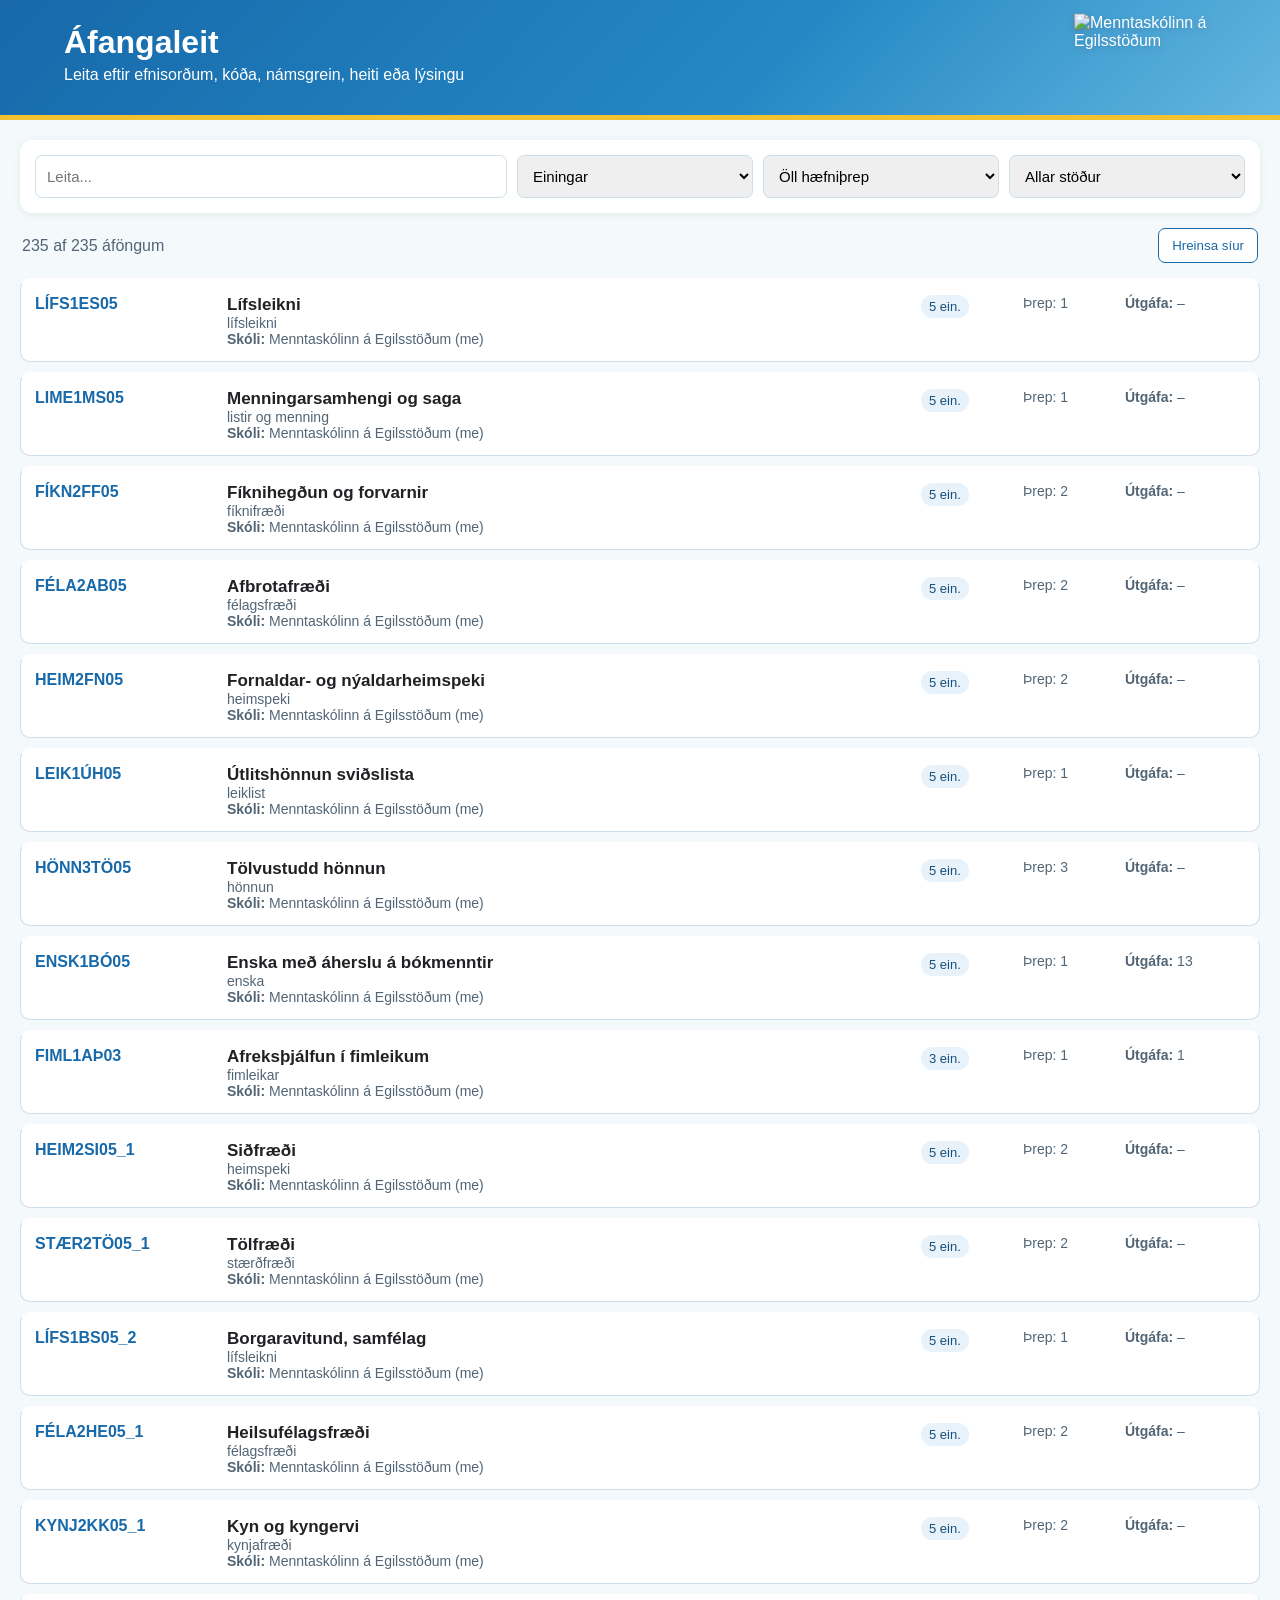
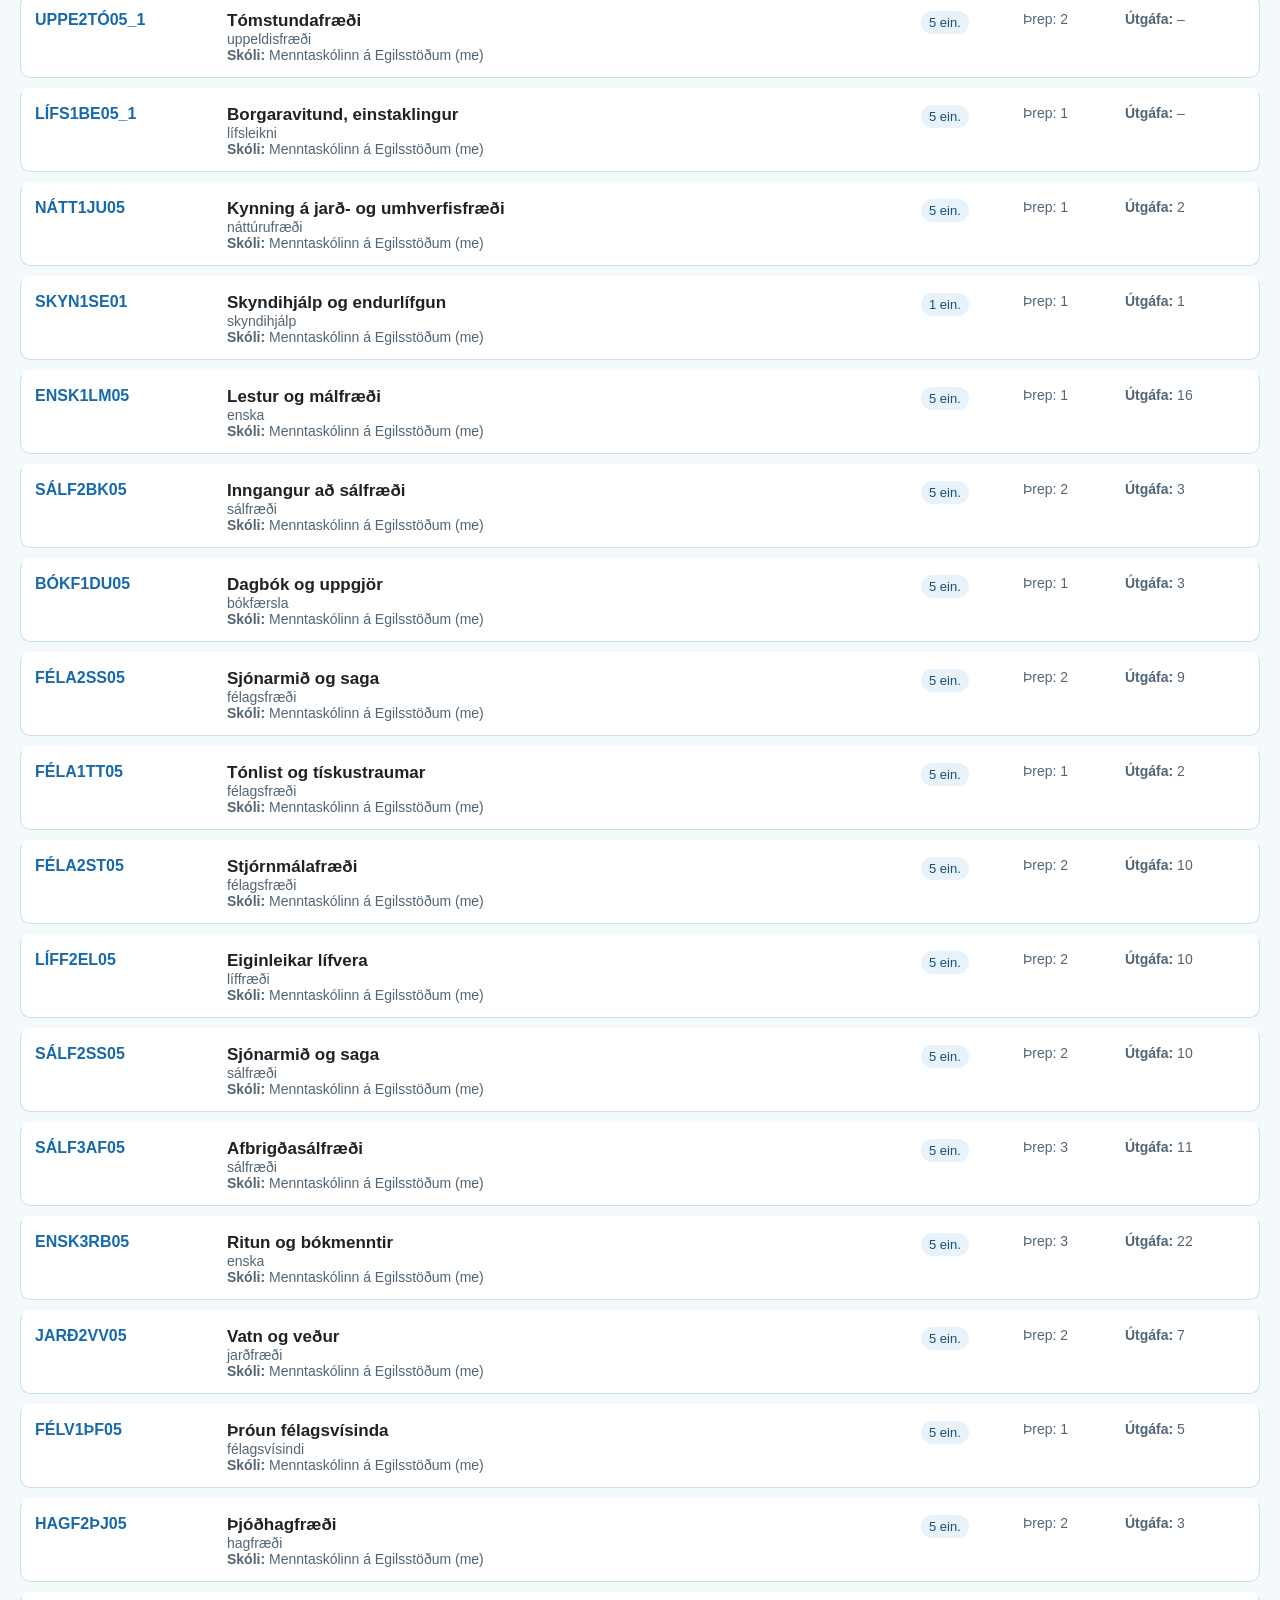
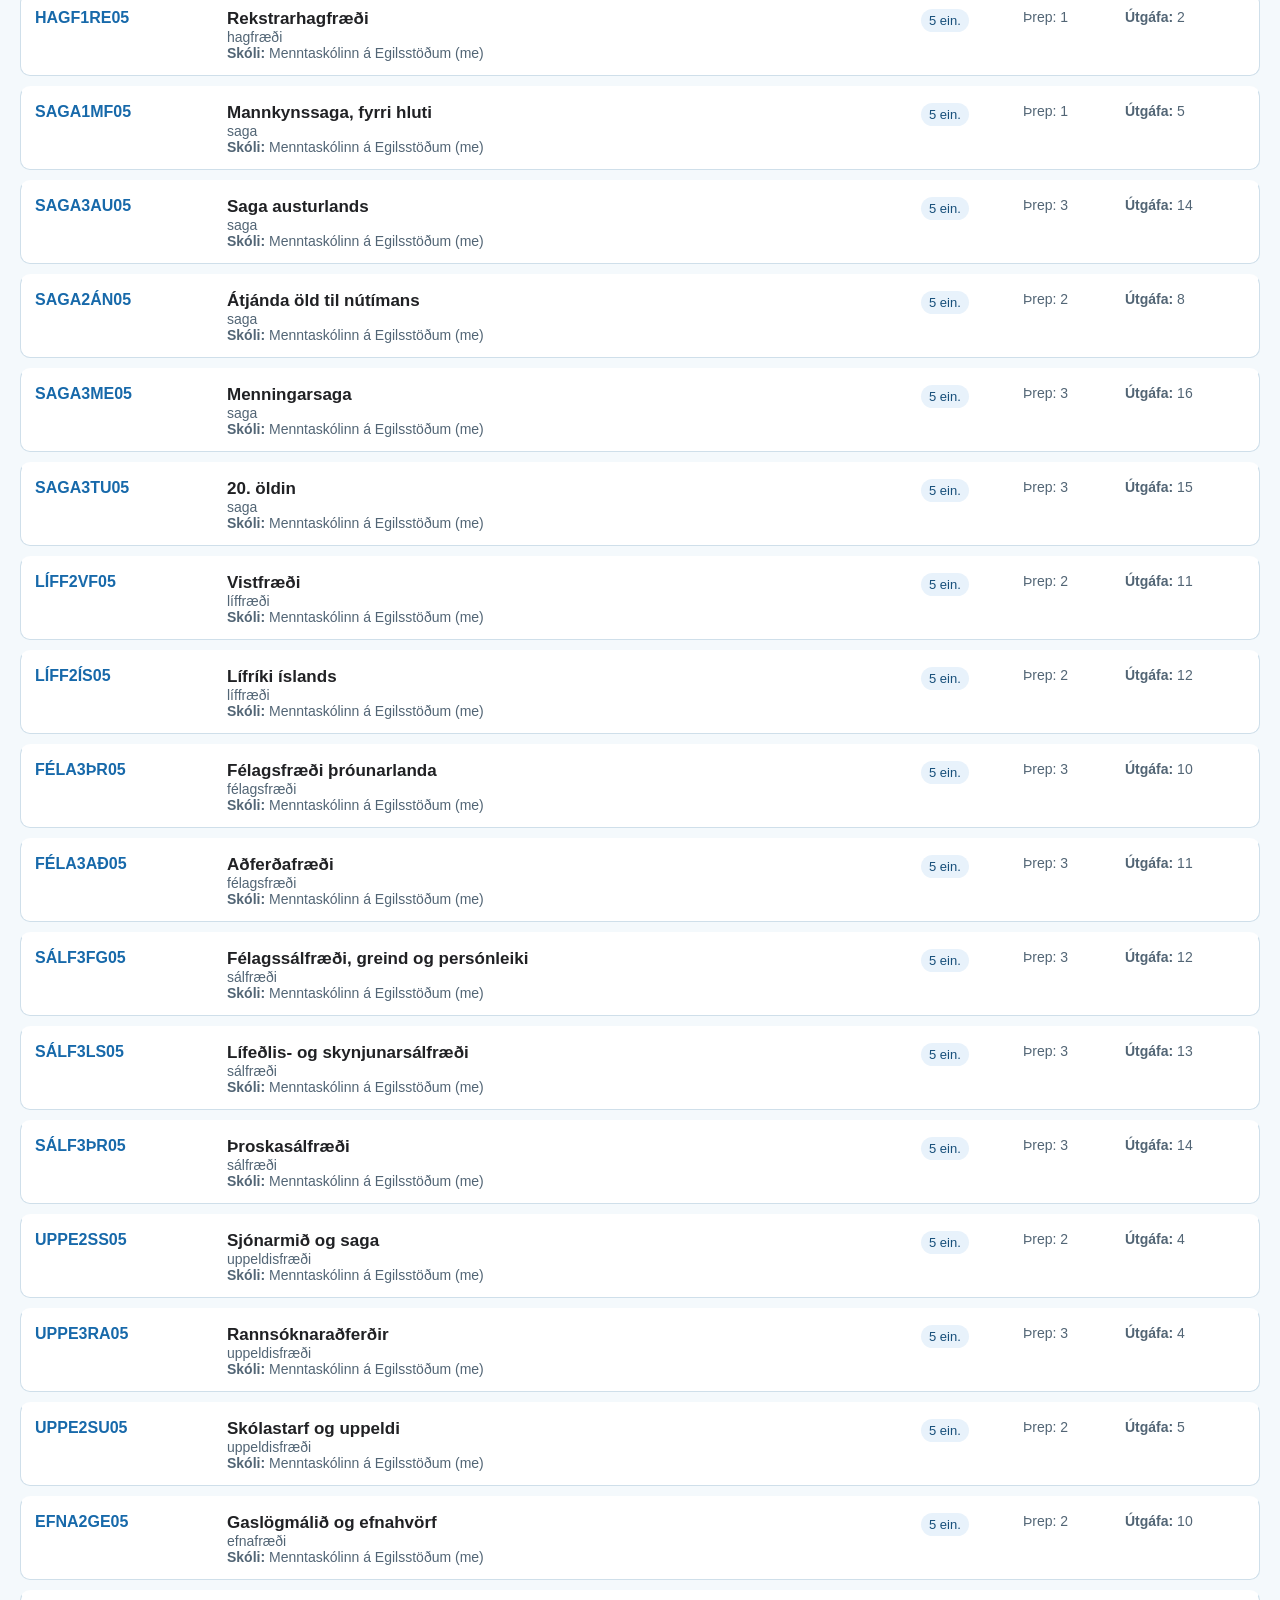
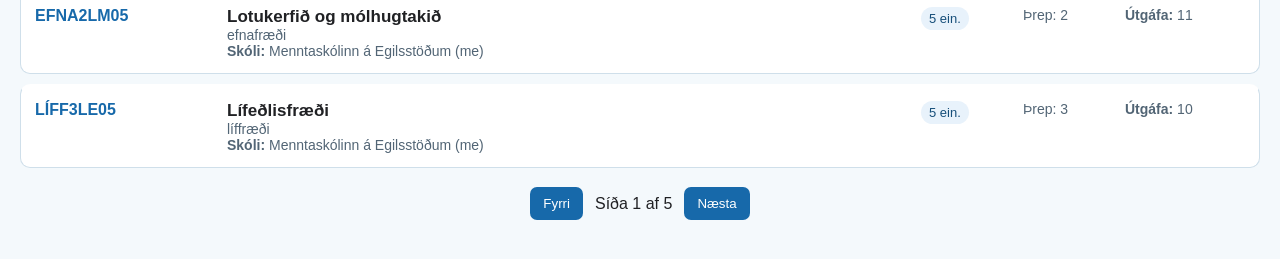
==== commit 5090d9bb: "Add files via upload" ====
--- a/index.html
+++ b/index.html
@@ -1,6 +1,6 @@
 <!doctype html><html lang="is"><head><meta charset="utf-8"><meta name="viewport" content="width=device-width,initial-scale=1"><title>Áfangaleit</title><style>
-:root{--b:#0f6cbd;--bg:#f5f7fa;--line:#d7dce2;--muted:#5f6368}*{box-sizing:border-box}body{margin:0;font-family:Segoe UI,Arial,sans-serif;background:var(--bg);color:#202124}header{padding:24px 5vw;position:relative;min-height:112px;background:linear-gradient(135deg,#0f6cbd,#274b8f);color:#fff}header h1{margin:0 180px 5px 0}.me-logo{position:absolute;right:5vw;top:50%;transform:translateY(-50%);max-width:142px;max-height:82px;width:auto;height:auto;object-fit:contain}.me-logo-fallback{position:absolute;right:5vw;top:50%;transform:translateY(-50%);font-size:42px;font-weight:800;color:#fff;display:none}@media(max-width:600px){header{min-height:104px;padding-right:120px}header h1{margin-right:0}.me-logo{right:20px;max-width:92px;max-height:62px}.me-logo-fallback{right:20px;font-size:34px}}.wrap{max-width:1450px;margin:auto;padding:20px}.filters{display:grid;grid-template-columns:2fr repeat(3,1fr);gap:10px;padding:15px;background:#fff;border-radius:12px;box-shadow:0 2px 9px #0001}.filters input,.filters select{padding:11px;border:1px solid var(--line);border-radius:7px;font-size:15px;min-width:0}.bar{display:flex;justify-content:space-between;align-items:center;margin:15px 2px;color:var(--muted)}button{padding:9px 13px;border:0;border-radius:7px;background:var(--b);color:#fff;cursor:pointer}.light{background:#fff;color:var(--b);border:1px solid var(--b)}.cards{display:grid;gap:10px}.card{background:#fff;border:1px solid var(--line);border-radius:10px;padding:14px;display:grid;grid-template-columns:180px 1fr 90px 90px 120px;gap:12px;align-items:start}.code a{font-weight:700;color:var(--b);text-decoration:none}.code a:hover{text-decoration:underline}.title{font-size:17px;font-weight:650}.muted{font-size:14px;color:var(--muted)}.pill{display:inline-block;padding:4px 8px;border-radius:999px;background:#e8f2fb;color:#174f7a;font-size:13px}.details{display:none;grid-column:1/-1;border-top:1px solid #eee;margin-top:5px;padding-top:14px}.card.open .details{display:block}.section{margin:0 0 15px}.section h3{font-size:15px;margin:0 0 5px}.text{white-space:pre-wrap;line-height:1.5}.goals{margin:5px 0;padding-left:22px}.pager{display:flex;justify-content:center;align-items:center;gap:12px;margin:19px}.empty{text-align:center;padding:45px;color:var(--muted)}@media(max-width:900px){.filters{grid-template-columns:1fr 1fr}.search{grid-column:1/-1}.card{grid-template-columns:1fr 110px}.details{grid-column:1/-1}}@media(max-width:560px){.filters{grid-template-columns:1fr}.search{grid-column:auto}.card{display:block}.card>*{margin-bottom:7px}}
-</style></head><body><header><img class="me-logo" src="https://www.me.is/static/files/logo/logo.png" alt="Menntaskólinn á Egilsstöðum" onerror="this.style.display='none';this.nextElementSibling.style.display='block'"><span class="me-logo-fallback" aria-hidden="true">ME</span><h1>Áfangaleit</h1><div>Leita eftir efnisorðum, kóða, námsgrein, heiti eða lýsingu</div></header><main class="wrap"><section class="filters"><input class="search" id="q" placeholder="Leita..."><select id="credits"><option value="">Einingar</option></select><select id="level"><option value="">Öll hæfniþrep</option></select><select id="status"><option value="">Allar stöður</option></select></section><div class="bar"><span id="count"></span><button class="light" id="clear">Hreinsa síur</button></div><section id="results" class="cards"></section><div class="pager"><button id="prev">Fyrri</button><span id="page"></span><button id="next">Næsta</button></div></main><script>
+:root{--b:#1769aa;--b2:#63b6df;--accent:#f2c230;--bg:#f4f9fc;--line:#cfdfea;--muted:#526575}*{box-sizing:border-box}body{margin:0;font-family:Segoe UI,Arial,sans-serif;background:var(--bg);color:#202124}header{padding:24px 5vw;position:relative;min-height:120px;border-bottom:5px solid var(--accent);background:linear-gradient(135deg,#1769aa 0%,#2588c4 60%,#63b6df 100%);color:#fff}header h1{margin:0 190px 5px 0}.me-logo{position:absolute;right:5vw;top:50%;transform:translateY(-50%);width:142px;height:89px;object-fit:contain;filter:drop-shadow(0 2px 3px #0002)}@media(max-width:650px){header{padding-right:125px;min-height:108px}header h1{margin-right:0}.me-logo{right:18px;width:96px;height:auto}}.wrap{max-width:1450px;margin:auto;padding:20px}.filters{display:grid;grid-template-columns:2fr repeat(3,1fr);gap:10px;padding:15px;background:#fff;border-radius:12px;box-shadow:0 2px 9px #0001}.filters input,.filters select{padding:11px;border:1px solid var(--line);border-radius:7px;font-size:15px;min-width:0}.bar{display:flex;justify-content:space-between;align-items:center;margin:15px 2px;color:var(--muted)}button{padding:9px 13px;border:0;border-radius:7px;background:var(--b);color:#fff;cursor:pointer}.light{background:#fff;color:var(--b);border:1px solid var(--b)}.cards{display:grid;gap:10px}.card{background:#fff;border:1px solid var(--line);border-radius:10px;padding:14px;display:grid;grid-template-columns:180px 1fr 90px 90px 120px;gap:12px;align-items:start}.code a{font-weight:700;color:var(--b);text-decoration:none}.code a:hover{text-decoration:underline}.title{font-size:17px;font-weight:650}.muted{font-size:14px;color:var(--muted)}.pill{display:inline-block;padding:4px 8px;border-radius:999px;background:#e8f2fb;color:#174f7a;font-size:13px}.details{display:none;grid-column:1/-1;border-top:1px solid #eee;margin-top:5px;padding-top:14px}.card.open .details{display:block}.section{margin:0 0 15px}.section h3{font-size:15px;margin:0 0 5px}.text{white-space:pre-wrap;line-height:1.5}.goals{margin:5px 0;padding-left:22px}.pager{display:flex;justify-content:center;align-items:center;gap:12px;margin:19px}.empty{text-align:center;padding:45px;color:var(--muted)}@media(max-width:900px){.filters{grid-template-columns:1fr 1fr}.search{grid-column:1/-1}.card{grid-template-columns:1fr 110px}.details{grid-column:1/-1}}@media(max-width:560px){.filters{grid-template-columns:1fr}.search{grid-column:auto}.card{display:block}.card>*{margin-bottom:7px}}
+input:focus,select:focus{outline:2px solid var(--b2);outline-offset:1px}.card{border-top:3px solid transparent}.card:hover{border-top-color:var(--accent)}button{accent-color:var(--accent)}</style></head><body><header><img class="me-logo" src="https://www.me.is/static/files/logo/logo.png" alt="Menntaskólinn á Egilsstöðum"><h1>Áfangaleit</h1><div>Leita eftir efnisorðum, kóða, námsgrein, heiti eða lýsingu</div></header><main class="wrap"><section class="filters"><input class="search" id="q" placeholder="Leita..."><select id="credits"><option value="">Einingar</option></select><select id="level"><option value="">Öll hæfniþrep</option></select><select id="status"><option value="">Allar stöður</option></select></section><div class="bar"><span id="count"></span><button class="light" id="clear">Hreinsa síur</button></div><section id="results" class="cards"></section><div class="pager"><button id="prev">Fyrri</button><span id="page"></span><button id="next">Næsta</button></div></main><script>
 const C=[{"i":"6659b9a4e3d27fe06300064a","a":"LÍFS1ES05","t":"Lífsleikni","s":"lífsleikni","o":"einstaklingur, framtíð, félagsþroski, samfélag, samskipti, sjálfstraust, virðing, ábyrgð","d":"Efni áfangans eru fjölbreyttir þættir sem snerta daglegt líf og tengsl nemenda við samfélag sitt. Eftirfarandi viðfangsefni tilheyra námsefni áfangans:\nSjálfsmynd; auka þekkingu og skilning á sjálfum sér, meta og efla sjálfstraust og samskiptafærni\nHeilbrigður lífsstíll; fræðsla um mataræði, svefn og kynheilbrigði\nFjármálalæsi; eigin fjármál, neysluviðmið, fjárhagsaðstoð \nAtvinnumarkaður; kynnast venjum, reglum og skyldum\nBorgaravitund og alþjóðasamfélag, menning og margbreytileiki\nTjáning; farið verður í framkomu, tjáningu eigin skoðana og formlegra erinda \nNáms- og starfsfræðsla; lögð áhersla á uppbyggingu framhaldsskólakerfisins s.s. námsleiðir, námsmarkmið og námstækni.\nViðfangsefni: sjálfsmynd, lífsstíll, náms- og starfsfræðsla, fjármálalæsi, borgaravitund, tjáning.\n","c":5,"l":1,"v":null,"st":"for inspection","m":1717156260.802598,"p":"","k":["helstu hugtökum sem tengjast sjálfsmynd og þekkingu og skilningi á eigin persónu gildi heilbrigðs lífsstíls","þáttum sem hafa áhrif á samskipti og ágreiningsstjórn","fjármálahugtökum ásamt umfjöllun um auglýsingar og neyslusamfélagið","venjum, reglum og hefðum atvinnumarkaðarins","umfjöllun um alþjóðasamfélagið og fjölmenningu sem varða jafnrétti og staðalmyndir","gildi þess að æfa sig í að tjá sig munnlega um viðfangsefni hverju sinni","framhaldsskólakerfinu og námsleiðum","góðri námstækni og mikilvægi markmiðssetninga"],"sk":["rýna í eigin sjálfsmynd og meta eigin stöðu","nýta sér upplýsingar um mikilvægi heilbrigðs lífsstíls og heilsueflingu","skoða samskipti, ágreining og tilfinningar á jákvæðan og hagnýtan hátt","skipuleggja, taka réttar ákvarðanir og bera ábyrgð á eigin fjármálum og neyslumynstri","horfa gagnrýnið á auglýsingar og taka sjálfstæða afstöðu til auglýsinga","greina venjur, reglur og hefðir atvinnumarkaðarins","greina og meta aðstæður er tengjast fjölmenningu og staðalmyndum","undirbúa mál sitt og færa rök fyrir skoðunum sínum og afstöðu","nýta sér góða námstækni og setja sér raunhæf markmið","skoða námsframboð og námsleiðir"],"co":[["greina og meta sjálfan sig og eigin stöðu á raunhæfan hátt",""],["velja heilsueflandi lífsstíl s.s. hollt mataræði, nægan svefn og kynheilsu",""],["greina og meta eigin samskipti og leysa ágreiningsmál",""],["lesa í fjármálatilboð; lesa auglýsingar og draga úr markaðsvæðingu",""],["vera ábyrgur þátttakandi í atvinnulífinu",""],["meta og gera grein fyrir aðstæðum og þáttum sem tengjast borgaravitund, fjölmenningu og alþjóðavitund",""],["flytja mál sitt á sannfærandi og öruggan hátt",""],["setja sér markmið í námi og velja sér nám við hæfi",""]],"sc":[{"n":"Menntaskólinn á Egilsstöðum","a":"me"}]},{"i":"51265b3d62933a77194c9004","a":"LIME1MS05","t":"Menningarsamhengi og saga","s":"listir og menning","o":"menningarsamhengi, saga","d":"Markmið áfangans er að nemandinn geri sér grein fyrir eðli þeirra þátta sem mótað hafa listsköpun mannsins í gegnum tíðina og geri sér grein fyrir hvernig listir eru nátengdar félagslegum veruleika á hverjum stað á hverjum tíma.  Áhersla verður lögð á sjálfstæð vinnubrögð í upplýsingaöflun,  úrvinnslu og verkefnaskilum  í einhverskonar tjáningarformi. Kennslugögn eru margvísleg; ýmis uppfletti- og fræðirit og þá sérstaklega listasögubækur s.s. Saga listarinnar, Nútímalistasaga Fjölva,  alfræðiorðabækur, veraldarvefur o.fl. Mikilvægt er að nemendur séu frjóir í efnisleit, komi einnig með efni að heiman ef til er, taki viðtöl við fólk með sérþekkingu á efninu hverju sinni og nýti sér vel bókasafn skólans og Héraðsbókasafnið.  Einnig er möguleiki á að panta bækur, myndbönd og annað efni með millisafnaláni í gegnum bókasafnið ME.  Kennari mun einnig leggja til ýmsar bækur tengdar efninu sem verða í kennslustofu meðan á náminu stendur. Kennsluform:  Áfanganum er skipt niður í  lotur eða verkefni, þar sem 5 tímabil verða tekin fyrir og nemendur kynnast og vinna  með menningarsamhengið á ákveðnum stað á ákveðnum tíma.  Skoðaðir verða  flestir þættir listalífsins;  myndlist, handverk, hönnun,  tíska,  arkitektúr, tónlist, dans og leiklist.  Einnig þarf að gera samanburð við menningu á Íslandi á sama tíma.  Hver nemandi tekur fyrir ákveðna þætti menningarinnar, leitar heimilda, vinnur úr þeim og kynnir fyrir öðrum nemendum í áfanganum í lok hverrar lotu. Uppbygging verkefna:  Fyrstu  tímarnir fara í stutta kynningu á borg og tíma frá kennara. Þá fer fram svokölluð þankahríð nemenda eða brainstorming þar sem nemendur ákveða hvað þeir vilja helst taka fyrir varðandi tímabilið og efnið flokkað.  Vinnsla gagna tekur svo við í ca 6-8 stundir og þá eru allar heimildir nýttar. Mjög mikilvægt er að vera frjór í efnisleit og hugmyndavinnu því gefið er fyrir frumleika og áhuga hvers og eins.  Verkefnum er  síðan skilað í ýmsum tjáningarformum, s.s. skriflega, með fyrirlestri, með myndum, myndböndum, með tölvu og skjávarpa, tónlistarflutningi eða  í öðru formi.","c":5,"l":1,"v":null,"st":"í vinnslu","m":1353575885,"p":"engar","k":["samhengi á milli ólíks birtingarmáta skapandi tjáningar á ólikum stöðum og ólíkum tímum","eðli þeirra þátta sem mótað hafa listsköpun mannsins í gegnum tíðina","hvernig listir eru nátengdar félagslegum veruleika á hverjum stað á hverjum tíma"],"sk":["beita sjálfstæðum vinnubrögðum í upplýsingaöflun","úrvinnslu og verkefnaskilum  í einhverskonar tjáningarformi","beita mismunandi tjáningarformum við úrvinnslu verkefna"],"co":[["átta sig á hvernig hin ólíku listform tengjast hefðum, notagildi, listrænu yfrbragði, samfélagsímynd og þjóðareinkennum"],["skoða  og skilgreina sinn eigin menningarheim"],["taka virkan þátt í umræðu um verkefni sín og annarra nemenda"]],"sc":[{"n":"Menntaskólinn á Egilsstöðum","a":"me"}]},{"i":"51265b3d62933a77194c90b5","a":"FÍKN2FF05","t":"Fíknihegðun og forvarnir","s":"fíknifræði","o":"forvarnir, fíknihegðun","d":"Viðfangsefni áfangans er fíknihegðun, forvarnir og meðferðarúrræði við ferns konar fíknivanda; áfengi, vímuefni, tölvu og matar. Farið verður í kenningar um fíkn og fíknihegðun, orsakir fíknihegðunar, skilgreiningar og greiningartæki fyrir fíkn og helstu líkamlegu og sálræn\r\nviðbrögð fíkla. Afleiðingar fíknihegðunar fyrir einstaklinginn og samfélagið verðar skoðaðar sem félagslegt vandamál út frá ýmsum hliðum. Auk þessa verður farið í uppbyggingu forvarna á ýmsum sviðum samfélagsins; stigskiptingu forvarna og opinbera stefnumótun á sviði forvarna. Meðferðarrúrræði og hugmyndafræði meðferðar við fíkn verður kynnt með sérstakri áherslu á þau úrræði sem til eru á Íslandi.","c":5,"l":2,"v":null,"st":"í vinnslu","m":1360942758,"p":"FÉLV1ÞF05 eða HEIM2SI05","k":["sögulegri þróun viðhorfa og þekkingar á áfengis og vímuefnafíkn","sjónarhornum og kenningum um fíknihegðun","útbreiðslu fíknivandans sem félagslegsheilsuvandamáls m.t.t. flokkunar vanda, alvarleika, kyns, aldurs og félagslegrar stöðu","hlutverkum heilsueflingar og forvarna; beitingu forvarna","helstu meðferðarkenningum við fíknivanda","íslenska heilbrigðiskerfinu, stofnunum og fyrirtækjum sem sinna málefnum forvarna og fíknimeðferðar"],"sk":["lesa rannsóknir á sviði lýðheilsu, fíknar og forvarna","greina milli mismunandi fíknivanda og geta leitað viðeigandi úrræða í hverju tilviki"],"co":[["þróa hugmyndir sínar um forvarnir og fræðslu með rannsóknum, kenningum og eigin reynslu"],["gera áætlanir og að framkvæma verkefni sem ætlað er að efla heilsu og forvarnir"]],"sc":[{"n":"Menntaskólinn á Egilsstöðum","a":"me"}]},{"i":"51265b3d62933a77194c90b6","a":"FÉLA2AB05","t":"Afbrotafræði","s":"félagsfræði","o":"afbrotafræði","d":"Viðfangsefni áfangans er stór undirgrein félagsfræðinnar sem snýr að rannsóknum á afbrotum og afbrotahegðun. Saga fræðigreinarinnar verður skoðuð, frumkvöðlar kynntir sem og sjónarhorn og þær kenningar s.s. líffræðikenningar, sálfræðikenningar og samvirknikenningar sem settar hafa verið fram um afbrot og afbrotahegðun. Afbrot og flokkun þeirra verður kynnt með sérstakri umfjöllun um fjóra flokka afbrota, ofbeldi, kynferðisbrot, fíkniefnabrot og skipulagða glæpastarfssemi. Refsingar og refsiaðferðir sem viðbrögð við afbrotum eru skoðaðar í sögulegu ljósi með sérstakri áherslu á Ísland. Þróun afbrota á Íslandi skoðuð og einkenni afbrotamanna.","c":5,"l":2,"v":null,"st":"í vinnslu","m":1360943690,"p":"FÉLV1ÞF05 eða HEIM2SI05","k":["sögu afbrotafræðinnar og þekktum rannsóknum á sviðinu","þekktustu kenningum og sjónarhornum; samstöðu-, samskipta- og átakasjónarhornum","mikilvægum í  hugtökum afbrotafræði, s.s. frávik, stimplun og félagslegt taumhald","flokkun afbrota; fórnarlambslausir glæpir, skipulagðir glæpir, alvarleiki brota","refsingum; þróun refsinga, ólík viðbrögð við brotum milli samfélaga og innan samfélaga"],"sk":["skilgreina og flokka afbrot út frá kenningum og sjónarhornum afbrotafræði","afla upplýsinga um afbrot og rannsóknir á sviði afbrotafræði og vísa rétt í þær","tengja hugtök og kenningar afbrotafræðinnar við umfjöllun um afbrot, t.d. í fréttaflutningi og annarri orðræðu"],"co":[["ræða og setja fram upplýsingar um frávik, afbrot og viðbrögð samfélagsins við afbrotum"]],"sc":[{"n":"Menntaskólinn á Egilsstöðum","a":"me"}]},{"i":"51265b3d62933a77194c90d8","a":"HEIM2FN05","t":"Fornaldar- og nýaldarheimspeki","s":"heimspeki","o":"fornaldarheimspeki, nýaldarheimspeki","d":"Í áfanganum er viðfangsefnið heimspeki með hliðsjón af fornaldar- og nýaldarheimspeki; Forn-Grikkir og heimspeki 17. og 18. aldar.  Áfanginn er kynning á heimspeki sem er bæði afstæð og fræðileg umræða um tilvist og mannlegan veruleika. Farið verður í kenningar sem móta heimspekilegan hugsunarhátt og samlestur á frægum textabrotum eftir mikilvæga heimspekinga um heimspekinnar. Rökleikni nemenda er efld  en það má gera með þátttöku í umræðum um heimspekileg viðfangsefni, samningu rökfærsluritgerða og þjálfun í að greina málflutning fólks og röksemdir. Lögð er áhersla á að tengja heimspekina við veruleika nemenda og gera hana þannig merkingarbæra og hagnýta í lífi og starfi. Í áfanganum verður farið yfir klassískar spurningar innan heimspeki eins og hvað er þekking og hver er tilgangur lífsins, auk þess sem tilvist Guðs og raunveruleikinn fá umfjöllun.","c":5,"l":2,"v":null,"st":"í vinnslu","m":1361266313,"p":"FÉLV1ÞF05 eða HEIM2SI05","k":["sögulegri þróun heimspekilegra hugmynda","helstu heimspekingum sögunnar; s.s. Sókratesi, Platon, Aristótelesi, Ágústínusi, Descartes, Spinoza, Locke, Hume, Kant, Hegel, Schopenhauer, Mill, Nietzsche, Kierkegaard, Heidegger, Wittgenstein og Sartre","mikilvægum heimspekilegum hugtökum og hugmyndum úr heimspekisögunni; s.s. frummynd, hugmynd, réttlæti, lýðræði, dygð, afstæði, algildi, leikslokakenningu, reglusiðfræði, gildi, hughyggju, frumspeki, frelsi, trú, markhyggju og nautnahyggju"],"sk":["lesa heimspekitexta","endursegja og skýra textabrot","beita gagnrýnu viðhorfi; t.d. greina rökskekkjur í fréttaflutningi og annarri orðræðu tjá sig, hlusta á aðra og vega eigin rök og annarra"],"co":[["tengja hugmyndir heimspekinnar við eigin veruleika"],["sjá tengsl heimspeki og annarra sviða menningar s.s. trúarbragða, lista og vísinda"]],"sc":[{"n":"Menntaskólinn á Egilsstöðum","a":"me"}]},{"i":"5272947f62933a493f00301c","a":"LEIK1ÚH05","t":"Útlitshönnun sviðslista","s":"leiklist","o":"útlitshönnun sviðslista","d":"Lýsing er ógerð en áfanginn stofnaður til að taka frá nafn.","c":5,"l":1,"v":null,"st":"í vinnslu","m":1383240831.972077,"p":"","k":[],"sk":[],"co":[],"sc":[{"n":"Menntaskólinn á Egilsstöðum","a":"me"}]},{"i":"527b925c62933a493f0039ee","a":"HÖNN3TÖ05","t":"Tölvustudd hönnun","s":"hönnun","o":"tölvustudd hönnun","d":"Áfangalýsing ógerð en áfanginn stofnaður til að taka frá nafn.","c":5,"l":3,"v":null,"st":"í vinnslu","m":1383830108.457862,"p":"","k":[],"sk":[],"co":[],"sc":[{"n":"Menntaskólinn á Egilsstöðum","a":"me"}]},{"i":"58a42f7262933a4e92016d91","a":"ENSK1BÓ05","t":"Enska með áherslu á bókmenntir","s":"enska","o":"bókmenntir 20. aldar","d":"Ný menntastefna er höfð til grundvallar og grunnþættir menntunar eru hafðir að leiðarljósi. Áhersla er á læsi í víðu samhengi, s.s. á bókstafi og hljóð, umhverfi, tákn, reglur, samskiptamiðla, hugtök, tjáskipti, tilfinningar, lesefni og samskipti.  Vinnuferlið miðast við að efla færni og sjálfsmynd nemenda til að takast á við fjölbreytt lesefni við hæfi hvers og eins.  ","c":5,"l":1,"v":13,"st":"í vinnslu","m":1487155058.526818,"p":"Engar","k":["Einföldum bókmenntatexta  á enskri tungu","Ýmsum aldurs- og áhugamiðuðum hugtökum á enskri tungu","Mikilvægi lestrar og bókmennta","Mikilvægi tjáningar og hlustunar"],"sk":["Finna sér bókmenntir við hæfi  á bókasöfnum og öðrum stöðum","Nýta sér bókmenntir á fjölbreyttu formi, s.s. á stafrænum miðlum","Tjá sig í mæltu og/eða rituðu máli","Vinna með texta sem hann hefur lesið og/eða hlustað á","Nýta sér leiðréttingarforrit og önnur hjálpargögn til verkefnavinnu","Lesa upp og/eða tjá sig fyrir framan aðra","Lesa og/eða hlusta á texta sér til gagns og gleði"],"co":[["Nýta sér enskar bókmenntir",""],["Auka sjálfstraust sitt og trú á eigin málfærni í tjáningu og/eða ritun",""],["Nýta sér læsi í víðu samhengi",""],["Hlusta á sjónarmið annarra af víðsýni",""],["Lesa í og/eða nýta sér upplýsingar sem koma fram í útvarpi, sjónvarpi og í netmiðlum",""],["Lesa í umhverfi, samskipti, tilfinningar og reglur í þeim tilgangi að átta sig á hvað er viðeigandi hverju sinni",""],["Hlusta á aðra og tjá eigin skoðanir",""],["Lesa ýmsa texta, s.s. bækur, fréttir og fræðigreinar",""]],"sc":[{"n":"Menntaskólinn á Egilsstöðum","a":"me"}]},{"i":"51265b3d62933a77194c9011","a":"FIML1AÞ03","t":"Afreksþjálfun í fimleikum","s":"fimleikar","o":"afreksþjálfun í fimleikum","d":"Um afreksíþróttaáfanga er að ræða, þar sem nemandinn æfir sína íþrótt 6 – 8x í viku með fullu skólanámi. Nemendur geta tekið hann sem stigvaxandi afreksþjálfun í alls 8 skólaannir jafnhliða æfingum með sínu félagsliði, eða sem einstakan áfanga inn í óbundið val.\r\n\r\nLögð er áhersla á að vinna með einstaklinginn með það markmið að efla tæknilega getu hans í fimleikum. Sett eru skýr einstaklingsmarkmið í upphafi áfangans, byggð á mælingum og mati kennara. Að þeim er síðan unnið með skipulegum hætti út önnina. Árangur nemandans er síðan metinn á grundvelli þeirra mælitækja sem notuð eru.\r\n\r\nNemendur áfangans gangast undir mikið æfingaálag. Strangar mætinga og agareglur gilda jafnframt í áfanganum,  með það að markmiði að nemandinn finni það skýrt hvað þurfi til þess að verða afreksíþróttamaður í fremstu röð.\r\n\r\nNemendur skrifa undir samning um bann á notkun hvers kyns vímuefna. Brot á þeim samningi veldur brottvísun úr áfanganum, að undangenginni aðvörun og tilraunum til úrbóta.","c":3,"l":1,"v":1,"st":"Samþykkt af skóla","m":1354618542,"p":"engar","k":["þeim aga sem til þarf til að ná árangri í afreksíþróttum","lífsstíl í samræmi við kröfur afreksíþrótta"],"sk":["auka tæknilega færni sína í fimleikum","bæta andlegt og líkamlegt ástand sitt"],"co":[["tileinka sér heilbrigt líferni og átta sig á hversu miklu það skiptir fyrir afreksíþróttafólk"],["setja sér raunhæf markmið og gera sitt besta til að ná þeim, gegnum markvissa ástundun"],["iðka fimleika á háu getustigi"]],"sc":[{"n":"Menntaskólinn á Egilsstöðum","a":"me"}]},{"i":"51265b3d62933a77194c9061","a":"HEIM2SI05_1","t":"Siðfræði","s":"heimspeki","o":"siðfræði","d":"Í áfanganum er viðfangsefnið siðfræði sem er sjálfstæð undirgrein heimspeki. Áfanginn er kynning á siðfræði sem er bæði afstæð og fræðileg umræða um siðferðileg málefni. Farið verður í siðfræðikenningar, hagnýti þeirra við lausn siðaklemma og hvernig haga beri rökræðu og framsetningu afstöðu. \r\n\r\nÍ áfanganum verður farið yfir eftirfarandi viðfangsefni:\r\n\r\n•\tSiðferðilega rökræðu; hvað í henni felst, tilgang hennar og hvaðan hún sprettur.\r\n\r\n•\tMenningarlega afstæðishyggju; ólíkar siðareglur  sem gilda í ólíkum menningarsamfélögum.\r\n\r\n•\tNytjastefnu; að velja þá breytni sem leiðir til bestu heildarafleiðingarinnar fyrir alla sem málið snertir.\r\n\r\n•\tRökræðuna um nytjastefnu; krafan um réttlæti, réttindi og vísan í fortíðarástæður.\r\n\r\n•\tImmanúel Kant og skilyrðislausa skylduboðið.\r\n\r\n•\tThomas Hobbes og samfélagssáttmálann.\r\n\r\n•\tDygðasiðfræði.\r\n\r\n•\tUmhverfissiðfræði.","c":5,"l":2,"v":null,"st":"Samþykkt af skóla","m":1358786831,"p":"LÍFS1BE05, LÍFS1BS05 og FÉLV1ÞF05","k":["helstu kenningum og hugtökum í siðfræði","hagnýtri siðfræði og gildi siðfræðikenninga í daglegu lífi","lausn siðferðilegra álitamála"],"sk":["beita siðfræðikenningum","rökræða siðferðileg álitamál, átta sig á annmörkum eigin röksemdarfærslu og finna skynsamlegar lausnir á siðferðilegum álitamálum","móta eigin skoðanir um siðferðileg viðfangsefni og setja þær fram á skipulagðan og á gagnrýninn hátt","lesa mikilvæga frumtexta í siðfræði"],"co":[["taka upplýstar ákvarðanir í siðferðilegum málefnum"],["geta á gagnrýninn hátt greint góðar og slæmar röksemdarfærslur í ræðu og riti"],["sýna þroskaða siðferðisvitund í hegðun, ræðu og riti"],["vera virkur og ábyrgur þátttakandi í lýðræðissamfélagi"]],"sc":[{"n":"Menntaskólinn á Egilsstöðum","a":"me"}]},{"i":"51265b3d62933a77194c90a5","a":"STÆR2TÖ05_1","t":"Tölfræði","s":"stærðfræði","o":"undirstöðuatriði tölfræði","d":"Áfanginn er grunnáfangi í tölfræði. Í honum er fjallað um lýsandi tölfræði, þ.e. tölfræðigögn, miðsækni og dreifingu, flokkun gagna, úrtak og þýði, einkennishugtök, s.s. meðal- og miðgildi, frávik, tíðni og tíðnidreifingu og myndræna framsetningu gagna.\r\n\r\nEinnig er fjallað um tölfræðigreiningu, m.a. úrtaksfræði, meginmarkgildissetningu tölfræðinnar, fylgni og aðhvarfsgreiningu, ályktunartölfræði og tilgátur og prófanir. Þá er fjallað um áreiðanleika og ályktanir og fyrirvara við þær. Einnig er fjallað um marktekt, öryggismörk og skekkjumörk.","c":5,"l":2,"v":null,"st":"Samþykkt af skóla","m":1360927862,"p":"HSTÆ2FT05 eða STÆR2AF05","k":["dreifingu, miðsækni, og flokkun","gagnasöfnum, dreifingu og úrtaksfræðum","fylgni og áreiðanleikaprófunum"],"sk":["reikna út og vinna úr gagnasöfnum","nýta töflureikni við gagnavinnslu, prófanir og ályktanir","spá, reikna út og túlka fylgni milli tveggja breyta","beita fjölbreyttum aðferðum í myndrænni framsetningu tölfræðiupplýsinga","reikna út normaldreifingu og t-dreifingu","reikna út öryggisbil og prófanir á tilgátum, svo sem kí-kvaðrat próf og t-prófi","reikna út og túlka öryggis- og skekkjumörk"],"co":[["skilja merkingu og tengsl hugtaka í námsefninu og vinna með þau"],["beita aðferðum tölfræðinnar á skipulegan hátt við lausn viðfangsefna og þrauta"],["geta útskýrt hugmyndir innan námsefnisins skilmerkilega og skipst á skoðunum um þær"],["leggja mat á tölfræðigögn og átta sig á muninum á fylgni og orsaksamhengi"],["skilja röksemdir og framsetningu tölfræðinnar á almennum vettvangi á fræðilegan hátt, bæði í rituðu máli og myndrænt"]],"sc":[{"n":"Menntaskólinn á Egilsstöðum","a":"me"}]},{"i":"51265b3d62933a77194c90b4","a":"LÍFS1BS05_2","t":"Borgaravitund, samfélag","s":"lífsleikni","o":"borgaravitund, samfélag, samskipti, umhverfismál, vinnumarkaður","d":"Efni áfangans eru fjölbreyttir þættir sem snerta daglegt líf nemenda og tengslin við samfélagið.\r\n \r\nÞeir þættir sem verða teknir til umfjöllunar eru: \r\n\r\n•\tvinnumarkaður; réttindi og skyldur, ferilskrár, starfsumsóknir og atvinnuviðtöl\r\n\r\n•\tumhverfismál; sjálfbærni, náttúruauðlindir, umhverfissiðfræði og -vitund og neysluvenjur\r\n\r\n•\tborgaravitund; jafnrétti, staðalmyndir og lýðræði, alþjóðasamfélagið og fjölmenning\r\n\r\n•\tfjármálalæsi; eigin fjármál, neysluviðmið, fjárhagsaðstoð, auglýsingalæsi og markaðsvæðing\r\n\r\n•\táföll og sorg og streita\r\n\r\n•\tsamskipti og lausn ágreiningsmála\r\n\r\n•\ttjáning; flutningur formlegra og hálf-formlegra erinda.","c":5,"l":1,"v":null,"st":"Samþykkt af skóla","m":1361271406,"p":"engar","k":["hugtökum sem snerta umhverfismál og umhverfisvitund, s.s. sjálfbærni","umhverfismerkingum, eigin neysluvenjum og áhrifum þeirra á eigin velferð og umhverfið","fjármálahugtökum ásamt  umfjöllun um auglýsinga og neyslusamfélagið","formi tjáningar, hvernig skal undirbúa og flytja munnlegt erindi","helstu þáttum sem snerta gildi, kröfur, réttindi og skyldur á vinnumarkaði","ferli atvinnuumsókna, atvinnuleitar og gerð ferilskrár","umfjöllun um alþjóðasamfélagið og fjölmenningu sem varða jafnrétti og lýðræði","þáttum sem hafa áhrif á samskipti og ágreiningsstjórn","ferli sorgar og áfalla"],"sk":["afla og vinna með upplýsingar um eigin neyslu og nýtingu náttúruauðlinda","taka þátt í samræðum sem varða umhverfisvitund og sjálfbærni á ábyrgan og rökrænan hátt","fylgja því ferli sem þarf til að sækja um atvinnu","greina og meta aðstæður er tengjast fjölmenningu, jafnrétti, lýðræði og staðalmyndum","skipuleggja, taka réttar ákvarðanir og bera ábyrgð á eigin fjármálum og neyslumynstri","horfa gagnrýnið á auglýsingar og taka sjálfstæða afstöðu til auglýsinga","undirbúa málflutning í mismunandi aðstæðum og færa rök fyrir skoðunum sínum","skoða samskipti, ágreining og tilfinningar á jákvæðan og hagnýtan hátt"],"co":[["setja saman ferilskrá, bera sig að í atvinnuleit og atvinnuviðtölum"],["meta áhrif eigin lifnaðarhátta á umhverfið og geta hagrætt neysluvenjum m.t.t. sjálfbærni"],["taka upplýsta afstöðu til almennrar umfjöllunar um umhverfismál"],["lesa í fjármálatilboð; lesa auglýsingar og draga úr markaðsvæðingu"],["flytja mál sitt á sannfærandi og öruggan hátt, beita líkamanum rétt í flutningi"],["meta og gera grein fyrir aðstæðum og þáttum sem tengjast fjölmenningu og  alþjóðavitund"],["sýna góða samskiptahæfni og bregðast við eigin áföllum og styðja aðra"]],"sc":[{"n":"Menntaskólinn á Egilsstöðum","a":"me"}]},{"i":"51265b3d62933a77194c90b7","a":"FÉLA2HE05_1","t":"Heilsufélagsfræði","s":"félagsfræði","o":"heilsufélagsfræði","d":"Viðfangesefni þessa áfanga er vaxandi og öflugt sérsvið félagsfræðinnar sem beinir sjónum sínum að heilsu, veikindum og skipulagi heilbrigðismála í félagsfræðilegu samhengi. Bæði er fjallað um almenna heilsufélagsfræði sem og geðheilsufélagsfræði. Farið er í helstu kenningar sem tilheyra þessum sviðum, sögu og þróun þessara rannsóknasviða og hagnýtingu þeirra.\r\nFjallað er m.a. um sjúkdómsvæðingu og kenningar um sjúklingshlutverkið, frávik, félagslega dreifingu sjúkdóma, heilbrigðisþjónustu. Einnig er fjallað um samskipti sjúklinga og fagaðila, geðræn og langvinn veikindi, öldrun, dauðann og skoðuð áhrif kyns, aldurs og stéttar auk áhrifa lífsstíls.","c":5,"l":2,"v":null,"st":"Samþykkt af skóla","m":1360944077,"p":"FÉLV1ÞF05.\r\nEinnig er gott að hafa lokið FÉLA2SS05, SÁLF2SS05 eða UPPE2SS05.","k":["tengslum heilsu og samfélags","helstu ástæðum útbreiðslu heilsuvandamála","þróun heilbrigðisþjónustu, notkun hennar, þýðingu og árangur","mikilvægum heilsufélagsfræðilegum hugtökum og kenningum; s.s. siðbindingu, fagmennsku, fagræði, sjúkdómsvæðingu, sjúklingshlutverkinu, veikindahegðun, félagslegri flokkun og stimplun sjúkdóma"],"sk":["afla upplýsinga um heilsufélagsfræðileg viðfangsefni á grundvelli rannsóknarspurninga","lesa heilsufélagsfræðilegar rannsóknir og skýra frá innihaldi þeirra á skipulagðan hátt"],"co":[["tengja hugmyndir heilsufélagfræðinnar við eigin veruleika og nærumhverfi"],["meta tengsl lífsstíls, félagslegs umhverfis og heilbrigðis"]],"sc":[{"n":"Menntaskólinn á Egilsstöðum","a":"me"}]},{"i":"51265b3d62933a77194c90b8","a":"KYNJ2KK05_1","t":"Kyn og kyngervi","s":"kynjafræði","o":"kyn, kyngervi","d":"Í áfanganum er viðfangsefnið kynjafræði sem er þverfagleg fræðigrein sem á rætur sínar í félagsfræði og stjórnmálafræði. Kynjafræðin verður kynnt sem fræðileg og hagnýt umræða um mannlegan veruleika út frá grundvallarbreytunni; kyn. Farið verður í sögu jafnréttisbaráttu kvenna, rauðsokkur,  femínisma, getnaðarvarnir, fóstureyðingar, kynlíf og mótun kynverundar. Auk þess verður fjallað um móðurhlutverkið, föðurhlutverkið, klámvæðingu, og birtingarmynd kynjanna í fjölmiðlum, stjórnkerfi og hversdagslífi. \r\nMegináhersla verður á að tengja kynjafræðina á hagnýtan hátt við aðrar greinar og daglegt líf nemenda og hjálpa þeim að nota ‚kynjagleraugun‘ (sjónarhorn kynjafræðinnar) á fjölmiðla, heilbrigðiskerfi, skólagöngu, vinnumarkað og frávikshegðun s.s. vændi, ofbeldi og afbrot.","c":5,"l":2,"v":null,"st":"Samþykkt af skóla","m":1360945238,"p":"LÍFS1BE05, LÍFS1BS05 og annað hvort FÉLV1ÞF05 eða HEIM2SI05","k":["helstu hugtökum og kenningum kynjafræðinnar; s.s. líffræðilegri nauðhyggju, mótunarhyggju, kyngerfi, staðalmyndum, klámvæðingu, jafnrétti, mismunun, femínisma, karl og kvenrembu, feðraveldi og kynhlutverkum","helstu fræðimönnum í sögu jafnréttis- og kynjafræði, erlendum og innlendum","sögu jafnréttisbaráttunnar; þrjár bylgjur og áfangar","stöðu karla og kvenna í íslensku samfélagi, fyrr og nú"],"sk":["taka þátt í umræðum um algeng álitamál sem tilheyra kynjafræðinni og geti mótað sér afstöðu og gert grein fyrir henni með tilliti til kenninga kynjafræðinnar og hugtaka","beita femínísku viðhorfi (kynjagleraugum) ; t.d. greina staðalmyndir, nauðhyggju og rökskekkjur í fréttaflutningi og annarri orðræðu"],"co":[["líta á samfélagið út frá sjónarhorni kyns og kynferðis með gagnrýnum augum og geti tengt hugmyndir kynjafræðinnar við eigin veruleika"]],"sc":[{"n":"Menntaskólinn á Egilsstöðum","a":"me"}]},{"i":"51265b3d62933a77194c90d9","a":"UPPE2TÓ05_1","t":"Tómstundafræði","s":"uppeldisfræði","o":"tómstunda- og félagsmálafræði","d":"Tómstundastarf gegnir mikilvægu menningar- og uppeldishlutverki í nútímasamfélagi. Tómstunda- og félagsmálafræði er ung fræðigrein og felur meðal annars í sér að tileinka sér þekkingu á gildi, þýðingu og hlutverki tómstunda fyrir fólk á öllum aldri í samfélaginu. Einnig fjallar greinin um rannsóknir á tómstundum og mikilvægi þeirra í þróun tómstundastarfs. Í áfanganum verður horft á tómstundastarf í sinni víðustu mynd, bæði úti og inni, tengt náttúru, umhverfi og samfélagi. Rýnt verður í hugmyndafræði unglinga- og þátttökulýðræðis. Í tómstundastarfi með börnum og unglingum er nauðsynlegt að þekkja til forvarna, til að mynda birtingarmynd eineltis og til hvaða ráða er hægt að grípa við lausn þeirra. Þetta á einnig við um forvarnir í tengslum við áfengis- og fíkniefnamisnotkun. Markmiðið er að öðlast heildarsýn yfir þá starfsemi sem fram fer í tómstundum barna, ungmenna og aldraðra og það menningar- og uppeldishlutverk sem tómstundastarf gegnir í lífi þeirra.","c":5,"l":2,"v":null,"st":"Samþykkt af skóla","m":1361269487,"p":"FÉLV1ÞF05","k":["tómstundafræði samtímans í tengslum við íslenskt samfélag","sögulegri og fræðilegri þróun tómstundafræðinnar","helstu rannsóknum á tómstundastarfi","mikilvægi rannsókna í mótun og þróun tómstundastarfs","aðferðum sem koma að notum í tengslum við forvarnir í tómstundastarfi","sérstöðu tómstundafræði, viðfangsefnum hennar og aðferðum","mikilvægi tómstundastarfs og tengslum þess við farsælt uppeldi, vellíðan og    félagslega aðlögun"],"sk":["afla upplýsinga er tengjast rannsóknum á tómstundum og setja í fræðilegt                samhengi","nýta fræðilegan/vísindalegan texta","afla upplýsinga um tómstundir og tómstundastarf og nýta þær í hagnýtum     verkefnum","beita orðræðunni um tómstundir á ýmis viðfangsefni og á vettvangi","miðla fræðilegu efni í ræðu og riti"],"co":[["vinna úr rannsóknargögnum og leggja mat á rannsóknir á tómstundum"],["leggja mat á hagnýtar aðferðir sem henta við margvíslegar aðstæður í                 tómstundastarfi"],["tengja rannsóknarniðurstöður við tómstundastarf á vettvangi"],["beita grundvallaraðferðum í forvörnum og eineltismálum"],["taka þátt í rökræðum um tómstundastarf"],["meta eigin frammistöðu og vinnuframlag sem og annarra á gagnrýninn hátt"]],"sc":[{"n":"Menntaskólinn á Egilsstöðum","a":"me"}]},{"i":"51265b3d62933a77194c90da","a":"LÍFS1BE05_1","t":"Borgaravitund, einstaklingur","s":"lífsleikni","o":"borgaravitund, lífsstíll, náms- og starfsfræðsla, sjálfsmynd, tjáning","d":"Efni áfangans eru fjölbreyttir þættir sem snerta daglegt líf og tengsl nemenda við samfélag sitt.\r\n \r\nEftirfarandi viðfangsefni tilheyra námsefni áfangans:\r\n \r\n-\tSjálfsmynd; auka þekkingu og skilning á sjálfum sér, meta og efla sjálfstraust, samskiptafærni, skilgreina áhugasvið og eigin hæfni  á ýmsum sviðum. \r\n\r\n-\tLífsstíll; þar er farið í forvarnafræðslu um vímuefni, áfengi, átraskanir, mataræði, svefn, hreyfingu, líkamsbeitingu og geðheilbrigði. Auk þess kynheilbrigðsfræðsla frá Ástráði.\r\n\r\n-\tTjáning; farið verður í framkomu og tjáningu eigin skoðana.\r\n\r\n-\tNáms- og starfsfræðsla; lögð áhersla á átthagafræði framhaldsskólakerfisins s.s. skólakerfið, námsleiðir, námsmarkmið, sjálfsþekking, námstækni, vinnubrögð og gerð námsáætlana.","c":5,"l":1,"v":null,"st":"Samþykkt af skóla","m":1361270682,"p":"engar","k":["framhaldsskólakerfinu og námsleiðum sem leiða til mismunandi  útgönguleiða","góðum vinnubrögðum, námstækni og mikilvægi markmiðssetninga","tengslum sjálfsþekkingar og náms- og starfsvals sem og áhugasviði, styrkleikum og veikleikum í námi","helstu hugtökum sem tengjast sjálfsmynd og þekkingu og skilningi á eigin persónu","því hvernig skal undirbúa og flytja munnleg erindi við mismunandi aðstæður","gildi hreyfingar, góðrar líkamsvitundar og heilbrigðs lífsstíls sem og skaðsemi fíknihegðunar"],"sk":["skoða námsframboð og námsleiðir og tengja áhugasvið við náms- og starfsval","rýna í eigin sjálfsmynd og meta eigin stöðu t.d. með því að nýta sér ýmis stöðluð og viðurkennd sjálfsmatspróf","nýta sér góð vinnubrögð, góða námstækni og setja sér raunhæf markmið","undirbúa mál sitt og færa rök fyrir skoðunum sínum og afstöðu","nýta sér upplýsingar um forvarnir og heilsueflingu"],"co":[["velja sér leið gegnum framhaldsskólakerfið og búa til námsáætlun fyrir nám að loknum framhaldsskóla"],["greina og meta sjálfan sig á raunhæfan hátt og setja sér markmið m.t.t. áhugasviðs og styrkleika og veikleika"],["nota árangursríka námstækni, stjórna einbeitingu, beita mismunandi minnisaðferðum, skipuleggja og undirbúa próflestur, glósutækni, lestrartækni og tímastjórnun"],["flytja mál sitt á sannfærandi og öruggan hátt"],["velja heilsueflandi lífsstíl s.s. hollt mataræði, nægan svefn og kynheilsu"]],"sc":[{"n":"Menntaskólinn á Egilsstöðum","a":"me"}]},{"i":"51265b3d62933a77194c9192","a":"NÁTT1JU05","t":"Kynning á jarð- og umhverfisfræði","s":"náttúrufræði","o":"eðlisfræði, jarðfræði, umhverfisfræði","d":"Í áfanganum er farið í þá þætti jarðfræðinnar sem tengjast daglegu lífi nemenda og eðlisfræðin á bak við þá skýrð með einföldum hætti. Sérstök áhersla er lögð á jarðfræði Íslands og umhverfismál. Dæmi um umfjöllunarefni eru sólkerfið okkar, hringrásir efna á jörðinni, veðrakerfi, loftslagsmál, hafstraumar, flekarek, eldvirkni, jarðskjálftar, landmótun og nýting náttúruauðlinda. Þá verða þau vandamál sem mannkyn stendur frammi fyrir um þessar mundir varðandi nýtingu náttúruauðlinda, mengun og loftslagsbreytingar sérstaklega skoðuð.","c":5,"l":1,"v":2,"st":"Samþykkt af skóla","m":1352972541,"p":"engar","k":["sólkerfinu okkar og þeim hringrásum sem snerta daglegt líf jarðarbúa","innri gerð jarðar, innrænum öflum og birtingarmynd þeirra á yfirborði jarðar","útrænum öflum og birtingarmynd þeirra á yfirborði jarðar","umhverfismálum, orkuöflun, nýtingu náttúruauðlinda og loftslagsbreytingum","jarðfræði Íslands og þeim þáttum sem mynda og móta landið dag hvern"],"sk":["beita hugtökum á skilmerkilegan hátt og í rökrænu samhengi","afla sér upplýsinga um viðfangsefni jarðvísindamanna, vinna úr þeim og koma frá sér á greinargóðan máta","fjalla um umhverfismál á upplýstan og vel rökstuddan hátt"],"co":[["tengja undirstöðuþætti jarðvísinda við umhverfi sitt og daglegt líf"],["gera sér grein fyrir þeim þáttum sem eru mikilvægir lífi á jörðinni og þeim ógnum sem steðja að lífríki jarðar"],["lesa í umhverfi sitt og draga ályktanir um þau jarðfræðilegu ferli sem þar ráða ríkjum"],["taka ábyrga og upplýsta afstöðu í umhverfismálum og nýtingu náttúruauðlinda"]],"sc":[{"n":"Menntaskólinn á Egilsstöðum","a":"me"}]},{"i":"51265b3d62933a77194c9194","a":"SKYN1SE01","t":"Skyndihjálp og endurlífgun","s":"skyndihjálp","o":"endurlífgun, skyndihjálp","d":"Kynning; hvað er skyndihjálp?\r\n\r\nUndirstöðuatriði; streita í neyðartilfellum, tilfinningarleg viðbrögð eftir að hafa veitt skyndihjálp, sálrænn stuðningur og að forðast sýkingar.\r\n\r\nFjögur skref skyndihjálpar; tryggja öryggi á vettvangi, meta ástand slasaðara eða sjúkra, sækja hjálp og veita skyndihjálp.\r\n\r\nGrunnendurlífgun og sjálfvirkt hjartastuð; að athuga viðbrögð, að opna öndunarveg, að athuga öndun, hjartahnoð og blástursaðferð, sjálfvirkt hjartastuð (AED), endurlífgunarkeðjan, hliðarlega og losun aðskotahlutar úr öndunarvegi.\r\n\r\nSkyndihjálp: Áverkar; innvortis- og útvortis blæðingar, sár, brunasár, áverkar á höfði, hálsi eða baki, áverkar á beinum, vöðvum eða liðum, eitranir hitaslag/hitaörmögnun og ofkæling. Bráð veikindi; brjóstverkur (hjartaáfall), bráðaofnæmi, heilablóðfall, flog, sykursýki og öndunarerfiðleikar (astmi). \r\nSkyndihjálp framhald; nánari líkamsskoðun, eitrun, blóðnasir, lost, sár og sáraumbúðir, raflost, höfuðáverkar, tannáverkar, skorðun á hrygg, áverkar á brjóstkassa og kvið, vöðvakrampar, sýklasótt, yfirlið og spelkun útlima.","c":1,"l":1,"v":1,"st":"Samþykkt af skóla","m":1354617589,"p":"engar","k":["hinum fjórum skrefum skyndihjálparkeðjunnar","helstu áverkaeinkennum og réttum viðbrögðum við þeim","helstu einkennum bráðra veikinda og réttum viðbrögðum við þeim"],"sk":["sýna rétt viðbrögð við slysum","meta ástand sjúkra og slasaðra","veita skyndihjálp við slys og bráð veikindi"],"co":[["veitt sálræna skyndihjálp"],["veitt endurlífgun og geti beitt sjálfvirku stuðtæki i neyðartilfellum"],["bundið um sár og flutt sjúkling til við yfirvofandi hættu"],["sett sjúklinga í læsta hliðarlegu og tryggt þannig öryggi þeirra"]],"sc":[{"n":"Menntaskólinn á Egilsstöðum","a":"me"}]},{"i":"51265b3d62933a77194c9220","a":"ENSK1LM05","t":"Lestur og málfræði","s":"enska","o":"lestur og menning, tjáning","d":"ENSK1LM05 samsvarar hæfnisþrepi A2 í Evrópska tungumálarammanum.\r\n\r\nMálfræði: Nemendur halda áfram að bæta við þekkingu sína á helstu málfræðiatriðum í ensku. Æft er að bæta málfræðireglur með ritun og noktun flóknari setningafræði.\r\n\r\nMenning: Kynnt verða helstu menningarmunirnir í enskumælandi löndum , t.d. samskipta- og siðvenjur. Einnig læra nemendur að þekkja mismunandi enskar mállýskur.","c":5,"l":1,"v":16,"st":"Samþykkt af skóla","m":1354616060,"p":"engar","k":["grunnhugtökum í málfræði (t.d. tíðir, orðaflokkar, greinarmerki o.s.frv.)","grunnatriðum í ritun","byggingu einfaldrar ritgerðar","mismunandi menningarheimum, mállýskum og stafsetningarvenjum","flóknari orðaforða"],"sk":["lesa fjölbreytta texta (t.d. þekkt ensk skáldverk)","tjá lesskilning í rituðu máli","ræða um helstu atriði í skáldverkum, sem og dægurmálum","hlusta eftir og skilja dægurmál frá mismunandi enskum menningarheimum","halda uppi samræðum um einföld dægurmál"],"co":[["túlka megininnhald lesinna texta"],["halda stutta kynningu fyrir samnemendur"],["rökræða mikilvæg málefni á gagnrýninn hátt"],["taka þátt í umræðum um alþekkt eða einföld málefni"],["tjá sig á skýran hátt í ræðu og riti með noktun flóknari orðaforða"],["taka afstöðu af umburðarlyndi með tilliti til enskra mállýskna og menningarsögu"]],"sc":[{"n":"Menntaskólinn á Egilsstöðum","a":"me"}]},{"i":"51265b3d62933a77194c926f","a":"SÁLF2BK05","t":"Inngangur að sálfræði","s":"sálfræði","o":"inngangur að sálfræði, jákvæð sálfræði, minni, nám, rannsóknir","d":"Ítarlega er farið í sjónarmið sálfræðinnar. Byggt er á því sem nemendur lærðu um sjónarmiðin í FÉVÍ1AK05 og leitast við að dýpka skilning og hæfni. \r\nFjallað er um alþýðusálfræði og jákvæða sálfræði þar sem nemendur greina jákvæða og neikvæða þætti í eigin lífi og annarra og leita leiða til að bregðast við þeim. \r\nHelstu rannsóknaraðferðir sálfræðinnar eru kynntar og unnin æfingaverkefni í sambandi við þær. Nemendur vinna a.m.k. eitt viðamikið rannsóknarverkefni í áfanganum og skila skýrslu um það. \r\nFarið er í námssálarfræði þar sem kynntar eru viðbragðsskilyrðingar, virkar skilyrðingar og hugrænt nám.  Einnig er fjallað ýtarlega um minni.  \r\nTekin er fyrir þrískipting minnisins og mismunandi minnistækni.  Eftir því sem færi gefst er rætt um ýmis viðfangsefni og vandamál daglegs lífs.\r\n","c":5,"l":2,"v":3,"st":"Samþykkt af skóla","m":1328779300,"p":"FÉVÍ1AK05","k":["jákvæðri sálfræði og viðfangsefnum hennar","rannsóknaraðferðum sálfræðinnar","kenningum og hugtökum um nám","kenningum og hugtökum um minni"],"sk":["greina viðfangsefni sálfræðinnar út frá mismunandi sjónarmiðum greinarinnar","greina jákvæða og neikvæða þætti í eigin lífi og annarra og þekkja leiðir til að  bregðast við þeim","beita mismunandi rannsóknaraðferðum við upplýsingaöflun í sálfræði","beita hugtökum námssálarfræðinnar og greina mismunandi aðferðir til náms","greina og beita mismunandi tegundum minnis"],"co":[["rækta með sér jákvæðari viðhorf til lífsins og bæta þannig eigin líðan"],["hjálpa öðrum að greina jákvæða og neikvæða þætti í eigin lífi og bregðast við þeim sem er metið með"],["skipuleggja og framkvæma einfaldar sálfræðitengdar rannsóknir með leiðsögn og miðla niðurstöðum í skýrslum og fyrirlestrum sem er metið með"],["vinna rétt með heimildir í skýrslum og öðrum sálfræðitengdum verkefnum sem er metið með"],["móta hegðun annarra á árangursríkan hátt, s.s. í barnauppeldi sem er metið með"],["bæta námstækni sína og minnistækni með aðstoð aðferða sem fjallað er um í áfangunum"]],"sc":[{"n":"Menntaskólinn á Egilsstöðum","a":"me"}]},{"i":"51265b3d62933a77194c9341","a":"BÓKF1DU05","t":"Dagbók og uppgjör","s":"bókfærsla","o":"dagbók, fjármál einstaklinga, grunnatriði bókfærslu, uppgjör","d":"A)\r\nByrjunaráfangi þar sem fjallað er um bókhaldshringrásina og helztu reglur tvíhliða bókhalds. Fjallað er um grundvallarhugtökin eignir, skuldir,gjöld og tekjur .  Æfðar eru almennar færslur í dagbók með notkun helztu grunnreikninga í fjárhagsbókhaldi  og gerð efnahags- og rekstrarreiknings .  Æfð er færzla virðisaukaskatts í bókhaldi.\r\n\r\nB)\r\nAð auki er farið í fjármál ungs fólks og útskýrð og æfð meðferð launaseðils, greiðsla persónuskatta, meðferð fjármuna svo sem sparnaður og geymsla, lánamá l, skuldir, neyzlustýring, rekstur bíls og áætlanir um fjárhag. \r\n","c":5,"l":1,"v":3,"st":"Samþykkt af skóla","m":1352370453,"p":"Engar","k":["grundvallarhugtökum tvíhliða bókhalds","grundvallaratriðum í persónulegum fjármálum og geri sér grein fyrir afleiðingum ýmsra fjármálagerninga í einkalífi","hvernig nýta má internetið til að sækja sér upplýsingar og útreikninga á algengum fjárhagsatriðum eins og útreikningi vaxta, greiðslubyrði lána o.fl."],"sk":["færa einfaldar dagbókarfærslur","setja upp  reikningsjöfnuð","færa niðurstöður dagbókar í aðalbók og semja efnahags- og rekstrarreikning","gera einfaldar leiðréttingar (millifærslur) á reikningsjöfnuði og gera upp virðisaukaskatt","nota aðferðir til að hafa yfirsýn og stjórn á daglegum fjármálum svo sem með einfaldri áætlanagerð"],"co":[["greina og túlka niðurstöður lykiltalna í bókhaldi s.s. rekstrar- og efnahagsreikningi"],["gera sér grein fyrir afleiðingum ýmissa fjárhagsaðgerða í einkalífi"]],"sc":[{"n":"Menntaskólinn á Egilsstöðum","a":"me"}]},{"i":"51265b3d62933a77194c9349","a":"FÉLA2SS05","t":"Sjónarmið og saga","s":"félagsfræði","o":"almennur yfirlitsáfangi, inngangur að félagsfræði","d":"Í áfanganum er félagsfræðin kynnt sem fræðigrein. Fjallað um hugmyndir frumkvöðla félagsfræðinnar og helstu kenningar kynntar.  Þróun félagsfræðinnar frá hugmyndum frumkvöðla til samtímans er skoðuð.  Tengsl einstaklings og samfélags eru tekin fyrir og greind í ljósi ólíkra kenninga.  Viðfangsefni líkt og frávik, afbrot, lagskipting og félagsleg mismunun og misrétti eru tekin til umfjöllunar út frá mismunandi sjónarhóli kenninga.  Í áfanganum er jafnrétti kynja, kynhlutverk og fjölmiðlun einnig meðal efnisþátta.  ","c":5,"l":2,"v":9,"st":"Samþykkt af skóla","m":1352374293,"p":"FÉVÍ1ÞF05","k":["helstu frumkvöðlum félagsfræðinnar og geti lýst framlagi þeirra til greinarinnar","sjónarhornum helstu kenninga","helstu grundvallarhugtökum félagsfræðinnar","sérstöðu félagsfræðinnar og skyldleika hennar við aðrar greinar félagsvísinda"],"sk":["beita hugtökum félagsfræðinnar í umfjöllun um fræðileg viðfangsefni","greina á milli og meta ólíkar kenningar um samfélagið","afla upplýsinga, greina þær og setja í fræðilegt samhengi","setja fram og miðla þekkingu sinni í ræðu og riti"],"co":[["fjalla á gagnrýninn hátt um samfélagið"],["rökstutt á fræðilegan hátt ólík viðhorf og skýringar"],["taka afstöðu til félagsfræðilegra álitamála"],["öðlast skilning á eigin stöðu í samfélaginu"]],"sc":[{"n":"Menntaskólinn á Egilsstöðum","a":"me"}]},{"i":"51265b3d62933a77194c9358","a":"FÉLA1TT05","t":"Tónlist og tískustraumar","s":"félagsfræði","o":"alþýðutónlist, tískustraumar","d":"Áfanginn samanstendur af efni úr félagsfræði og sögu (valið af kennara).  Í áfanganum eru rakin valin efni úr sögu Íslands og Evrópu  s.l. 40 ár. Hún er rakin í tengslum við þróun alþýðutónlistar og tískustrauma á tímabilinu.\r\nÞeir þættir sem teknir eru til umfjöllunar eru:\r\n\r\n-\tÞróun þjóðfélagsbreytinga á tímabilinu.\r\n\r\n-\tStjórnmálasaga.\r\n\r\n-\t Þróun kjarabaráttu (verkalýðssaga).\r\n  \r\n-\tTækniþróun, s.s. í kringum fjölmiðla og hvernig  viðhorf til þeirra hefur breyst.\r\n\r\n-\tSjálfsmynd og lífstíll ungmenna á tímabilinu o.fl. í tengslum við sögu alþýðutónlistar og tískustrauma.\r\n","c":5,"l":1,"v":2,"st":"Samþykkt af skóla","m":1352373316,"p":"engar","k":["hvernig lífstíll ungmenna og umræða um hann hefur breyst á tímabilinu","hvernig tískustraumar taka stöðugum breytingum","hvernig fjölmiðlar hafa breyst á tímabilinu","hvernig viðhorf til alþýðutónlistar hefur breyst á tímabilinu","helstu þáttum stjórnmála á tímabilinu","hvernig þróun í málum launþega og kvenréttinda hefur verið","hvernig á að halda framsögu","hvernig á að byggja upp stutta greinargerð („ritgerð“)"],"sk":["undirbúa framsögur og ritgerð og geta fært rök fyrir málflutningi sínum","finna út hvar sé hægt að fá upplýsingar um efni sem tengist vinnu þeirra","þekkja muninn á hægri og vinstri í stjórnmálum"],"co":[["meta lífstíl ungmenna á tímabilinu"],["meta umfjöllun fjölmiðla í ákveðnum málum og hvers vegna að sum mál virðast mikilvægari en önnur"],["meta hvernig tískustraumar og tónlist blandast saman"],["meta hvort stjórnmálaskoðanir eru til hægri eða vinstri"],["meta  og mynda sér skoðun á launþegamálum og kvennabaráttu"]],"sc":[{"n":"Menntaskólinn á Egilsstöðum","a":"me"}]},{"i":"51265b3d62933a77194c935c","a":"FÉLA2ST05","t":"Stjórnmálafræði","s":"félagsfræði","o":"stjórnmálafræði","d":"Inngangsáfangi í stjórnmálafræði.  Kynning á stjórnmálafræðinni sem fræðigrein.  Lögð er áhersla á að nemendur kynnist fræðilegum kenningum og þeim mismunandi sjónarhornum sem þær gefa á samfélagið.  Fjallað er um helstu hugmyndafræðistrauma og hvernig nútímastjórnmálahugmyndir hafa mótast.  Kynnt verða grundvallarhugtök stjórnmálafræðinnar og helstu hugmynda- og stjórnmálastefnur.  Fjallað verður um þróun íslenska stjórnkerfisins og helstu drætti íslenskrar stjórnmálasögu.  Meginmarkmið er að glæða skilning og auka áhuga nemenda og auðvelda þeim sjálfstætt mat varðandi stjórnmálaleg álitamál.","c":5,"l":2,"v":10,"st":"Samþykkt af skóla","m":1352374644,"p":"FÉVÍ1AÞ05","k":["helstu aðferðum og viðfangsefnum stjórnmálafræðinnar","grundvallarhugtökum líkt og hugmyndafræði, lýðræði, vald og stjórnkerfi","kenningum stjórnmálafræðinnar","íslenska stjórnkerfinu og þróun íslenskra stjórnmála"],"sk":["beita hugtökum stjórnmálafræðinnar á raunveruleg viðfangsefni","greina uppruna hugmyndafræðinnar","vinna með gögn og leggja á þau mat","greina á milli og meta ólíkar kenningar"],"co":[["skynja hvernig líf og aðstæður hans og folks almennt tengist viðfangsefnum áfangans"],["taka þátt í rökræðu um pólitísk  álitamál"],["nota fjölbreyttar aðferðir við að leysa viðfangsefni"],["vera hæfari til þess að lifa og starfa í lýðræðissamfélagi"]],"sc":[{"n":"Menntaskólinn á Egilsstöðum","a":"me"}]},{"i":"51265b3d62933a77194c9361","a":"LÍFF2EL05","t":"Eiginleikar lífvera","s":"líffræði","o":"almenn líffræði, eiginleikar lífvera","d":"Í áfanganum er almenn aðferðafræði raunvísinda kynnt nemendum sem og uppruni lífvísinda og fjölbreytileiki þeirra. Uppbygging lífheimsins er skoðuð; bygging og hlutverk lífrænna efna, frumulíffæra, frumna, vefja, líffæra og helstu líffærakerfa, með áherslu á líkama mannsins. Nemendur læra um grunnstarfsemi lífvera, ljóstillífun og önnur mikilvæg grunnefnaskipti. Einnig er fjallað um frumuskiptingu, æxlun og helstu kenningar erfðafræðinnar. Farið er yfir grundvallaratriði varðandi flokkun lífvera og nafngiftakerfi og helstu hópar lífvera kynntir nánar. Lögð er áhersla á að nemendur öðlist skilning á umhverfi sínu og tengslum líffræðinnar við daglegt líf auk þess að undirbúa þá undir frekara nám í náttúrufræðigreinum.","c":5,"l":2,"v":10,"st":"Samþykkt af skóla","m":1352980024,"p":"engar","k":["grundvallarhugtökum, sérkennum og aðferðafræði líffræðinnar","eiginleikum og hlutverki helstu efna líkamans, lífrænum og ólífrænum","byggingu og starfsemi fruma, líffæra og líffærakerfa með áherslu á eigin líkama","grunnstarfsemi lífvera og efnahvörfum þeirra, t.d. ljóstillífun og frumuöndun","helstu kenningum og grunnhugtökum um erfðir og þróun","helstu einkennum mismunandi lífvera  og flokkun þeirra í t.d. ríki og fylkingar","verklagi í verklegum líffræðilegum athugunum"],"sk":["beita grunnhugtökum líffræðinnar á skilmerkilegan hátt og í rökrænu samhengi","tjá sig um líffræðileg málefni  á skýran og ábyrgan hátt","lesa einfaldar líffræðilegar upplýsingar úr máli og myndum frá mismunandi miðlum","skoða og greina lífverur í náttúrunni","beita vísindalegum aðferðum við líffræðilegar athuganir"],"co":[["leggja mat á upplýsingar sem tengjast líffræðilegum viðfangsefnum á gagnrýninn hátt"],["taka þátt í umræðum um líffræðileg málefni daglegs lífs á ábyrgan og sjálfstæðan hátt"],["taka ábyrga afstöðu um eigin velferð með tilliti til einfaldra líffræðilegra þátta"],["afla sér frekari þekkingar á líffræðilegum viðfangsefnum"],["koma þekkingu sinni á framfæri á skapandi hátt"],["taka þátt í verklegum líffræðilegum æfingum"]],"sc":[{"n":"Menntaskólinn á Egilsstöðum","a":"me"}]},{"i":"51265b3d62933a77194c9369","a":"SÁLF2SS05","t":"Sjónarmið og saga","s":"sálfræði","o":"inngangur að sálfræði, sjónarmið og saga","d":"Ítarlega er farið í sjónarmið sálfræðinnar. Byggt er á því sem nemendur lærðu um sjónarmiðin í FÉLV1ÞF05 og leitast við að dýpka skilning og hæfni. \r\nFjallað er um alþýðusálfræði og jákvæða sálfræði þar sem nemendur greina jákvæða og neikvæða þætti í eigin lífi og annarra og leita leiða til að bregðast við þeim. \r\nHelstu rannsóknaraðferðir sálfræðinnar eru kynntar og unnin æfingaverkefni í sambandi við þær. Nemendur vinna a.m.k. eitt viðamikið rannsóknarverkefni í áfanganum og skila skýrslu um það. \r\nFarið er í námssálarfræði þar sem kynntar eru viðbragðsskilyrðingar, virkar skilyrðingar og hugrænt nám.  Einnig er fjallað ýtarlega um minni.  \r\nTekin er fyrir þrískipting minnisins og mismunandi minnistækni.  Eftir því sem færi gefst er rætt um ýmis viðfangsefni og vandamál daglegs lífs.","c":5,"l":2,"v":10,"st":"Samþykkt af skóla","m":1352819051,"p":"FÉLV1ÞF05","k":["hugtökum, viðfangsefnum og sjónarmiðum sálfræðinnar","jákvæðri sálfræði og viðfangsefnum hennar","rannsóknaraðferðum sálfræðinnar","kenningum og hugtökum um nám","kenningum og hugtökum um minni"],"sk":["greina viðfangsefni sálfræðinnar út frá mismunandi sjónarmiðum greinarinnar","greina jákvæða og neikvæða þætti í eigin lífi og annarra og þekkja leiðir til að  bregðast við þeim","beita mismunandi rannsóknaraðferðum við upplýsingaöflun í sálfræði","beita hugtökum námssálarfræðinnar og greina mismunandi aðferðir til náms","greina og beita mismunandi tegundum minnis"],"co":[["rækta með sér jákvæðari viðhorf til lífsins og bæta þannig eigin líðan"],["hjálpa öðrum að greina jákvæða og neikvæða þætti í eigin lífi og bregðast við þeim"],["skipuleggja og framkvæma einfaldar sálfræðitengdar rannsóknir með leiðsögn og miðla niðurstöðum í skýrslum og fyrirlestrum"],["vinna rétt með heimildir í skýrslum og öðrum sálfræðitengdum verkefnum"],["bæta námstækni sína og minnistækni með aðstoð aðferða sem fjallað er um í áfanganum"],["taka þátt í árangursríkri mótun hegðunar, s.s. í barnauppeldi"]],"sc":[{"n":"Menntaskólinn á Egilsstöðum","a":"me"}]},{"i":"51265b3d62933a77194c936a","a":"SÁLF3AF05","t":"Afbrigðasálfræði","s":"sálfræði","o":"geðheilsa, geðraskanir, streita, tilfinningar","d":"Hugtakið geðheilbrigði er skoðað svo og forvarnir í geðheilbrigðismálum.  Nemendur fræðast um helstu flokkunarkerfi og algengustu flokka geðrænna vandamála.  Fjallað er um orsakir þeirra, tíðni, einkenni og meðferð.  Nemendur kynna sér einnig hvar hægt er að leita aðstoðar vegna geðræns vanda.  Viðhorf gagnvart andlega fötluðum eru rædd með það fyrir augum að ýta undir virðingu, skilning og umburðarlyndi í þeirra garð. Leitast er við að fá gesti í heimsókn til að ræða um tiltekin efni tengd áfanganum. \r\n\r\nÍ áfanganum er einnig fjallað um geðshræringar og mikilvægi þeirra varðandi mannlega breytni og líðan. Farið er í streitu, einkenni hennar, áhrif á heilsu og streituþol.  Nemendur meta eigin líðan og skoða þær leiðir sem í boði eru til að bæta hana.","c":5,"l":3,"v":11,"st":"Samþykkt af skóla","m":1353056901,"p":"SÁLF2SS05","k":["muninum á geðheilbrigði og frávikum og flokkun geðraskana","orsökum, einkennum, áhættuþáttum og tíðni geðraskana","meðferðarúrræðum og meðferðarformum vegna frávika","einkennum streitu, áhrifum hennar á heilsu og leiðum til að vinna gegn henni","geðshræringum og mismunandi kenningum um þær"],"sk":["afla upplýsinga, greina þær, setja í fræðilegt samhengi og miðla þeim","greina hvenær um frávikshegðun er að ræða og hvers eðlis hún er út frá tilteknum viðmiðum","greina hvaða meðferðform henti mismunandi geðröskunum og setja upp ímyndaðar meðferðir","meta eigin streitu og beita aðferðum til að draga úr neikvæðum áhrifum hennar","tjá og túlka geðshræringar á viðeigandi hátt og átta sig á því að góð tilfinningastjórn er undirstaða andlegs heilbrigðis"],"co":[["taka afstöðu til og rökræða ýmis álitamál er tengjast efni áfangans"],["tjá sig á upplýstan hátt, í ræðu og riti, um geðheilbrigði og frávik"],["leita viðeigandi leiða til úrbóta ef andleg vandkvæði koma upp"],["tileinka sér fordómaleysi gagnvart geðfötluðum"]],"sc":[{"n":"Menntaskólinn á Egilsstöðum","a":"me"}]},{"i":"51265b3d62933a77194c936b","a":"ENSK3RB05","t":"Ritun og bókmenntir","s":"enska","o":"bókmenntir, ritun","d":"ENSK3BR05 samsvarar hæfnisþrepi C1 í Evrópska tungumálarammanum.\r\n\r\nLesnir eru klassískir enskir textar sem gera nemendum kleift að þróa djúpstæðari þekkingu á ensku samfélagi og þeim tímum sem verkin eru skrifuð.\r\n\r\nÁhersla verður lögð á að vinna úr textanum með því að beita bókmenntahugtökum.\r\n\r\nNemendur þjálfa ritun enn frekar með því að tjá sig með ýmsum ritunaraðferðum svo sem samantekt, skapandi skrifum, ritgerðarsmíði og þýðingum.","c":5,"l":3,"v":22,"st":"Samþykkt af skóla","m":1354613975,"p":"ENSK2OB05","k":["helstu lestraraðferðum","aðferðum í að lesa og skilja texta sem skrifaðir eru á mismunandi tímabilum","flóknari söguþráðum og innhaldi rannsóknarefnis","fjölbreyttum stílum (writing styles)"],"sk":["afla sér orðaforða tengdan ákveðnu sögutímabili","tileinka sér jákvætt og gagnrýnið læsi til að geta deilt skoðunum á lesnu efni","vinna eftir skipulögðu ferli við ritsmíðar","taka þátt í umræðum um bókmenntir/fræðitexta og tjá sig á viðeigandi hátt"],"co":[["skilja flóknari bókmenntir/fræðitexta"],["gagnrýna og skilgreina bókmenntaverk í rituðu og töluðu máli"],["þróa með sér noktun á flóknari orðaforða"],["skrifa lipra texta"],["kafa undir yfirborð verksins og túlka dýpri merkingu bókmenntatexta í ræðu og riti"]],"sc":[{"n":"Menntaskólinn á Egilsstöðum","a":"me"}]},{"i":"51265b3d62933a77194c936c","a":"JARÐ2VV05","t":"Vatn og veður","s":"jarðfræði","o":"haffræði, jöklafræði, loftslagsfræði, vatn, veður","d":"Í þessum áfanga rannsaka nemendur eðli og eiginleika lofthjúps jarðar, hafsins og jökla. Fjallað er ítarlega um veður, úrkomu, lægðir og önnur fyrirbrigði andrúmsloftsins, loftslag og loftslagsþróun, myndun og bráðnun jökla og tengsl við jarðsögu ísaldar á Íslandi. Nemendur vinna einnig verkefni um kenningar um loftslagsbreytingar og áhrif mannsins á veðurfar og geislun. \r\nMeðal efnisþátta eru efnasamsetning og lagskipting lofthjúpsins, geislun, hiti og orka lofthjúpsins, þrýstingur, vindar og vindakerfi, myndun skýja og úrkomu, loftmassar og skil, lægðir og hæðir, loftslag og loftslagsrannsóknir, loftslags- og gróðurbelti, loftslagsbreytingar, ísaldir, hafið og hafsbotninn, selta, sjávarhiti, sjávarstraumar, hafís, hafefnafræði, lífsskilyrði í sjónum, eðli og hreyfing jökla,  ísaldir og orsakir þeirra, gróðurhúsaáhrif og ósoneyðing.","c":5,"l":2,"v":7,"st":"Samþykkt af skóla","m":1352971770,"p":"engar","k":["eðli, samsetningu og lagskiptingu lofthjúps jarðar","helstu ferlum sem valda veðrum","loftslags- og gróðurbeltum","loftslagsbreytingum og orsökum þeirra","helstu einkennum hafstrauma og sjávargerða við Ísland","helstu breytiþáttum sjávar og sjávarstraumum","eðli og mismunandi gerðum jökla,","kenningum um orsakir ísalda kulda- og hlýskeiða"],"sk":["greina veðurkort, s.s. áætla vindstyrk og vindstefnu út frá jafnþrýstilínum","greina veðurfarsupplýsingar og setja fram á myndrænan hátt","segja til um áhrif seltu og hita á hafstrauma","spá fyrir um hafísdreifingu við landið","fjalla um ástand sjávar og mikilvægi þess fyrir lífríkið","fjalla um veðurlag út frá stöðu veðrakerfa í nágrenni landsins"],"co":[["sýna sjálfstæð og öguð vinnubrögð í upplýsingaöflun, mati, úrvinnslu og framsetningu veðurgagna"],["meta veðurfar og veðurfarsbreytingar og áhrif þeirra á lífsskilyrði á Íslandi og í heiminum"],["gera einfaldar veðurspár byggðar á eigin athugunum, veðurkortum og veðurlýsingum"],["leggja rökstutt mat á umfjöllun um loftslagsbreytingar á jörðinni og þær leiðir sem bjóðast til að sporna við þeim"]],"sc":[{"n":"Menntaskólinn á Egilsstöðum","a":"me"}]},{"i":"51265b3d62933a77194c936f","a":"FÉLV1ÞF05","t":"Þróun félagsvísinda","s":"félagsvísindi","o":"þróun félagsvísinda","d":"Í þessum byrjunaráfanga fá nemendur innsýn í mismunandi greinar félagsvísindanna með sérstaka áherslu á félagsfræði, sálfræði og uppeldisfræði. Farið er í upphaf og sögu félagsvísinda, mismunandi stefnur og sjónarmið og nokkra helstu frumkvöðla innan félagsvísindanna. Fjallað er um grunneiningar samfélagsins og áhrif þess á einstaklinginn og líf hans. Lögð er áhersla á að nemendur öðlist þekkingu á umhverfi sínu og geti myndað sér skoðanir á málefnum sem efst á baugi eru hverju sinni. Nemendur fræðast um þá þætti sem hafa áhrif á líf barna og fullorðinna í nútímaþjóðfélagi.  Einnig er þeim gefin innsýn í þá hugmyndafræði sem nútíma félagsvísindi byggja á, mismunandi viðfangsefni þeirra og mikilvægi í daglegu lífi.\r\nSem dæmi um einstaka efnisþætti má nefna: Félagskerfið, hagkerfið og stjórnkerfið, erfðir og umhverfi, frjáls vilji löghyggja, félagsmótun, þróun menntunar, kynhlutverk og jafnfrétti, menning og trúarbrögð, fjölskyldan, vinna og atvinnulíf.","c":5,"l":1,"v":5,"st":"Samþykkt af skóla","m":1352375435,"p":"engar","k":["algengustu grunnhugtökum, viðfangsefnum og sjónarmiðum félagsvísinda","sögulegum uppruna og þróun félagsvísinda","ólíkum öflum sem hafa áhrif á mótun einstaklingsins","þeim félagslegu stofnunum sem hafa áhrif á líf hans","möguleikum til að hafa áhrif á líf sitt og umhverfi","réttindum og skyldum gagnvart samfélaginu"],"sk":["beita algengustu hugtökum félagsvísinda","skilja stöðu sína innan samfélagsins","tjá sig í ræðu og riti","greina einkenni og þróun samfélaga","greina orsök og afleiðingu","að skoða sína eigin hegðun og annarra út frá grundavallarhugmyndum félagsvísinda"],"co":[["afla upplýsinga og vinna með þær á hagnýtan og fjölbreyttan hátt"],["tjá sig um og taka rökstudda afstöðu til álitamála"],["bera virðingu fyrir mismunandi lífsgildum, mannréttindum og jafnrétti"],["setja  sig í spor annarra"],["skilja stöðu sína í samfélaginu og eiga farsæl samskipti við umhverfi sitt"]],"sc":[{"n":"Menntaskólinn á Egilsstöðum","a":"me"}]},{"i":"51265b3d62933a77194c9375","a":"HAGF2ÞJ05","t":"Þjóðhagfræði","s":"hagfræði","o":"þjóðhagfræði","d":"Kynnt eru grunnhugtök og meginviðfangsefni hagfræðinnar. Fjallað er um grunneiningar hagkerfisins og samspil þeirra í markaðsþjóðfélagi. Hringrás efnahagslífsins er útskýrð og fjallað um helztu hagstærðir þjóðarbúsins og tengsl þeirra. Meginþættir í efnahagsþróun eru teknir fyrir og hagræn vandamál skoðuð með dæmum úr íslenzku efnahagslífi. Kynnt er margvísleg framsetning á hagfræðilegu efni. Nemendur fá þjálfun í að lesa úr línuritum og innsýn í notkun vísitalna, hlutfallareiknings og fleiri algengra aðferða við vinnslu á hagfræðilegum upplýsingum. Nemendur noti  Netið til öflunar upplýsinga í áfanganum. Nemendur vinna sjálfstæð verkefni sem tengjast íslenzku efnahagslífi og taka þátt í umræðum um valin efni.","c":5,"l":2,"v":3,"st":"Samþykkt af skóla","m":1352456467,"p":"engar","k":["hagfræði sem fræðigrein, meginviðfangsefnum og grundvallarspurningum","mismunandi hagkerfum og hlutverki þeirra","lögmálum markaðarins, framboði  og eftirspurn. Verðmyndun og launamyndun á markaði","hlutverki og umsvifum hins opinbera í hagkerfinu","hlutverki seðlabanka, milliríkjaviðskipum, gengismálum, verðbólgu og atvinnuleysi"],"sk":["reikna og teikna jafnvægi á markaði e. gefnum jöfnum framboðs og eftirspurnar og meta niðurstöður slíkra verkefna","reikna verðteygni","reikna atvinnuleysisprósentu","reikna hagvöxt og verðbólgustig","reikna þjóðhagstærðir svo sem lands- og þjóðarframleiðslu, fjárfestingu og sparnað og skyldar þjóðhagsstærðir","reikna hlutfallslega yfirburði í milliríkjaviðskiptum"],"co":[["leggja mat á upplýsingar um efnahagsmál og sótt þær á Netið"],["taka þátt í upplýstri  umræðu um efnahagsmál og tengt þær við efni áfangans"]],"sc":[{"n":"Menntaskólinn á Egilsstöðum","a":"me"}]},{"i":"51265b3d62933a77194c9376","a":"HAGF1RE05","t":"Rekstrarhagfræði","s":"hagfræði","o":"rekstrarhagfræði, rekstur fyrirtækja","d":"Byrjunaráfangi um rekstur fyrirtækja og umhverfi þeirra. Grunnatriði hagfræðinnar, mismunandi efnahagsheildir. Nemendur öðlist yfirsýn yfir fyrirtæki sem efnahagsheild og hvernig það þrífst í samkeppni við önnur fyrirtæki. Nemendur öðlist skilning á eðli og uppbyggingu fyrirtækja með því að skoða innviði svo sem kostnaðarsamsetningu, deildaskiptingu og sölumál og síðan ytra umhverfi fyrirtækis. Flokkun atvinnugreina, starfsgrundvöllur fyrirtækja, stefnumótun og markmiðssetning og kostnaðargreining. Grunnatriði markaðsfræði og bókhalds. Nemendur nýti sér eigin  þekkingu úr atvinnulífinu, taki dæmi þaðan og beri saman við námsefnið. Nemendur  nýti  Netið til upplýsingaöflunar.","c":5,"l":1,"v":2,"st":"Samþykkt af skóla","m":1352453865,"p":"engar","k":["grundvallarhugtökum hagfræðinnar, s.s. skorti, vali og fórn","helztu framleiðsluþáttum","helztu þáttum í umhverfi fyrirtækja og mismunandi áhrifum þeirra","hvað ræður staðarvali fyrirtækja - Hagsmunakenningunni","rekstrarformi fyrirtækja - skipuriti og dreifingu valds og ábyrgðar","helztu kostnaðarhugtökum","aðferðum við útreikning framlegðar og rekstrarjafnvægis. Muninum á beinum og óbeinum kostnaði. Helztu hugtökum markaðsfræðinnar","grunnhugsun frávikagreiningar við áætlanagerð"],"sk":["flokka helztu atvinnugreinar á mismunandi hátt","vinna við stefnumótun og markmiðssetningu","fjalla um helztu stjórnunarstíla","skilja verðmætamyndun í fyrirtækjum og ráðstöfun þeirra","skilgreina hugtökin tekjur, kostnaður og afkoma","reikna eigið verð afurðar. Fjalla um  mikilvægi bókhalds í rekstri"],"co":[["útskýra framboð, eftirspurn og jafnvægi á markaði"],["skilgreina starfsgrundvöll fyrirtækja"],["útskýra framleiðslukerfi, skipulag framleiðsluþátta og samræmingu afkastagetu og geti sett þessi atriði fram myndrænt"],["setja fram fjárhagsáætlun og meta gildi hennar fyrir stjórnendur fyrirtækja"]],"sc":[{"n":"Menntaskólinn á Egilsstöðum","a":"me"}]},{"i":"51265b3d62933a77194c9377","a":"SAGA1MF05","t":"Mannkynssaga, fyrri hluti","s":"saga","o":"mannskynssaga til 1800","d":"Þetta er fyrri kjarnaáfanginn. Hér er sögunni fylgt frá fornöld og fram til um 1800 e.Kr, hér er þó að mestu leyti um að ræða sögu vestrænnar menningar. Áhersla er lögð á 6 ákveðin tímabil/efnisatriði þar sem um ákveða dýpkun verður að ræða, annars er ætlunin að nemendur fái sem heilstæðasta mynd af þróun sögunar frá fornöld til upphafs nútímans.","c":5,"l":1,"v":5,"st":"Samþykkt af skóla","m":1352459044,"p":"engar","k":["helstu tímaskeiðum tímabilsins, hvað markar upphaf þeirra og endi og hvað einkennir þau","helstu hugtökum og atburðum tímabilsins með sérstaka áherslu á Íslandsögu","stöðu Íslands gagnvart Norðurlöndum og Vesturlöndum hvað varðar sögulegaþróun","mismunandi menningarheimum","grunnþáttum varðandi miðlun sögunnar"],"sk":["greina aðalatriði og setja þau upp á skipulegan hátt","nýta sér fjölbreytta miðla í sögunáminu","meta orsakir og afleiðingar","ræða álitamál við samnemendur sína og leysa verkefni í samvinnu við þá","afla sér heimilda og vinna verkefni byggðu á heimildum"],"co":[["meta söguleg fyrirbæri út frá forsendum hvers tíma og sjái tegnsl þeirra við nútímann"],["tjá sig um söguleg álitamál"],["vinna heilstætt verkefni,  einn sér sem og í samvinnu við aðra"],["auka siðferðisþroska sinn og  umburðarlyndi"]],"sc":[{"n":"Menntaskólinn á Egilsstöðum","a":"me"}]},{"i":"51265b3d62933a77194c9378","a":"SAGA3AU05","t":"Saga austurlands","s":"saga","o":"saga austurlands","d":"Í áfanganum er saga Austurlands tekin til sérstakrar skoðunar.  Farið er yfir helstu einkenni sögulegrar þróunar í landshlutanum og síðan valdir nokkrir þættir og um þá fjallað sérstaklega.  Lögð er áhersla á að tengja umfjöllunarefnin umhverfi nemenda með námsferðum á sögustaði.  Farið er í safnaheimsóknir og rannsóknum á sviði sagnfræði og fornleifafræði sem snerta Austurland gerð \r\nsérstök skil. Í áfanganum er gert ráð fyrir heimsóknum gestafyrirlesara, sem fjalla um afmörkuð efni. \r\n\r\nÁfanganum er ætlað að vera inngangur að sagnfræði og því lögð áhersla á að nemandinn skrifi stóra ritgerð. Lögð er áhersla á öflun gagna með fjölbreyttum hætti meðal annars með viðtölum. \r\nÍ áfanganum er leitast við að vera í sambandi við samfélagið og það helsta sem er að gerast í þeim efnum sem tengjast viðfangsefni áfangans, meðal annrs möguleika á menningartengdri ferðaþjónustu. Þá má nefna samstarf við söfn á Austurlandi og verkefni sem þar geta boðist. \r\nLeitast er við að gera verkefni nemenda sýnileg og má þar nefna að nokkur verkefni nemenda hafa verið gefin út í tímaritum þeim sem fjalla um málefni Austurlands.\r\n","c":5,"l":3,"v":14,"st":"Samþykkt af skóla","m":1352460201,"p":"SAGA2ÁN05","k":["megin þáttum í sögu Austurlands","afmörkuðum viðfangsefnum  tengdum sögu fjórðungsins að eign vali","mótun austfirsks samfélags","heimildum um sögu Austurlands","fjölbreyttum aðferðum við miðlun sögunnar"],"sk":["nota söfn og þær heimildir sem þar finnast til að tileinka sér nærsögu sína","taka viðtöl til gagnaöflunar","tileinka sér sagnfræðilegt efni í íslenskum fræðiritum","meta gildi og árieiðanleika heimilda","vinna út heimildum og koma þeim á framfæri á viðurkenndan hátt"],"co":[["leggja sitt af mörkum fjórðungnum til framdráttar"],["hafa öðlast sjálfstraust og sjálfstæði í þróun hugmynda og sýni áræðni og innsæi við útfærslu þeirra og túlkun"],["greina hverskonar heimildir eru til staðar og hvernig hægt sé að nýta þær"],["setja sjálfan sig í samhengi sögunnar sem þátttakanda og skoðanda, og verða hæfur til að fjalla um málefni fjórðungsins"],["vinna heilstætt verkefni samkvæmt reglum um gerð heimildaverkefna"]],"sc":[{"n":"Menntaskólinn á Egilsstöðum","a":"me"}]},{"i":"51265b3d62933a77194c9379","a":"SAGA2ÁN05","t":"Átjánda öld til nútímans","s":"saga","o":"mannkynssaga frá 1750 til nútímans","d":"Þetta er seinni kjarnaáfanginn, en hér er haldið áfram þar sem frá var horfið í SAGA1MF05 og sögunni fylgt eftir fram til okkar daga, það tímabil sem hefur verið kennt við nútíma, frá upplýsingaröld til líðandi stundar. Ekki er um að ræða sögu tímabilsins í heild sinni heldur eru ákveðnir þættir valdir úr, svo sem lífskjör, menning, lífsþættir og stjórnmál.  Eins og í SAGA1MF05 er hér að mestu um sögu vestrænnar menningar að ræða.  ","c":5,"l":2,"v":8,"st":"Samþykkt af skóla","m":1352460324,"p":"SAGA1MF05","k":["nokkrum afmökuðum skeiðum sögunnar með tilliti til ýmissa sviða hennar svo sem: menningar, hugarfars, stjórnmála, einstaklinga, samfélags, tækni og vísinda","sögu Íslands í samhengi  við sögu Norðurlanda, Evrópu og heimsins","fjölbreytileika heimilda","miðlun sögunnar á fjölbreyttan hátt og þeim reglum sem gilda um heimildaritgerðarsmíð"],"sk":["greina afmarkað sögulegt málefni, greint meginþætti og álitamál, leitað eftir mismunandi sjónarhornum , lýst málinu og gefið álit sitt","meta gildi og áreiðanleika heimilda","vinna sjálfstætt sem og í hópum að gerð fjölbreyttra heimildaverkefna","lesa og túlka texta, kort, töflur, gröf og myndir frá mismunandi tímaskeiðum"],"co":[["meta söguleg fyrirbæri út frá forsendum hvers tíma og sjái tengsl þeirra við nútíma"],["leita að, greina og meta mismunandi sjónarmið um söguleg efni"],["rýna í  heimildir, vinna úr þeim og leggja á þær gagnrýnið mat"],["vinna heilstætt verkefni samkvæmt reglum um heimildasmíð"]],"sc":[{"n":"Menntaskólinn á Egilsstöðum","a":"me"}]},{"i":"51265b3d62933a77194c937a","a":"SAGA3ME05","t":"Menningarsaga","s":"saga","o":"menningar, saga","d":"Í þessum áfanga eru valin tímabil og svið til fjölþættrar menningarlegrar könnunar. Þetta er verkefnavinna þar sem nemendur kryfja viðfangsefni í ljósi margra þátta, t.d. myndlistar, bygginga, tækni, bókmennta, heimspeki, hugarfars og félagsgerðar. Ætlunin er að nemendur skapi sér mynd af því sem fengist er við með því að kynna sér frumtexta, skoða samtímamyndefni og hlýða á tónlist ásamt því að tileinka sér fræðilega og skáldlega umfjöllun um efnið. Úrvinnsla og framsetning nemenda miði að því að miðla þekkingu og skilningi ásamt tilfinningu fyrir tíðaranda. Í ferlinu þarf að sundurgreina efnið, skipuleggja vinnuna, tengja efnisþætti og velja sjónarhorn. Gert er ráð fyrir að jafnaðarlega sé staldrað við og skipulega rætt um aðferðir, eðli heimilda, tengsl efnisþátta og möguleika á heildarmynd.  \r\n\r\nÆtlunin er að áfanginn sé sniðinn að þörfum nemenda á öllum brautum þannig að nemendur geti valið sér efni við hæfi og þannig kannað valda þætti úr sögu sinnar greinar/áhugasviðs frá fornöld til nútímas. Nemendur kynnast þar með fjölbreyttum heimildum, geta unnið einir sér eða í hópum og eiga þess kost á að setja fram verkefni sín á fjölbreyttan hátt. Þannig gæti nemandi með áhuga á læknisfræði notað áfangann til þessað kanna sögu læknisfræðinnar, nemandi með áhuga á byggingalist kannað sögu arkitektúrs og svo fram vegis.","c":5,"l":3,"v":16,"st":"Samþykkt af skóla","m":1352462561,"p":"SAGA2ÁN05","k":["fjölbreyttum menningarheimum","heimildafræði","fjölbreyttum aðferðum við miðlun sögunnar","ákveðnu sviði að eigin vali og framvinndu þess og birtingamyndum í gegnum söguna"],"sk":["greina einkenni menningarheima","tileinka sér sagnfræðilegt efni í íslenskum fræðiritum og létta erlenda fræðitexta","meta gildi og áreiðanleika heimilda","miðla sögunni á sjálfstæðan og fjölbreyttann hátt","nýta sér fjölbreytileika sögunar af áhuga og geti yfirfært lærdóm hennar á aðrar greinar"],"co":[["meta söguleg fyrirbæri út frá forsendum hvers tíma og meningarheimi"],["leggja mat á mismunandi tegundir heimilda, s.s. ánnála, frásagnir, fræðirit, fagurbókmenntir, tónlist, byggingar og fleira"],["gera heilstætt heimildarverkefni samkvæmt kröfum um gerð heimildaverkefna"],["auka þekkingu sína í eigin valgrein"]],"sc":[{"n":"Menntaskólinn á Egilsstöðum","a":"me"}]},{"i":"51265b3d62933a77194c937b","a":"SAGA3TU05","t":"20. öldin","s":"saga","o":"tuttugasta öldin","d":"Í áfanganum er farið nánar í sögu 20. aldarinna en gert var í SAGA2ÁN05.  Sérstök áhersla er lögð á átök; orsakir og afleiðingar.  Fjórir megin þættir eru teknir fyrir, fyrri heimstyrjölin, síðari heimstyrjöldin, Kalda stríðið og átök síðustu ára.   Mikil áhersla lögð á verkefnavinnu og sjálfstætt nám nemenda. Áhersla verður lögð á að nemendur nýti sér fjölbreyttar heimildir, þar á meðal;  munnlegar heimildir, dagblöð, sjónvarp, veraldarvefinn, skáldskap og kvikmyndir. ","c":5,"l":3,"v":15,"st":"Samþykkt af skóla","m":1352467575,"p":"SAGA2ÁN05","k":["sögu 20. aldarinnar með sérstakri áherslu á átök","sögu 20. aldarinnar sem lykli að stöðu heimsmála í dag","áhrifum átaka á mannlegt samfélag","fjölbreytileika heimilda til gagnaöflunar og takmörkum þeirra"],"sk":["greina orsakir og afleiðingar átaka í sögu átaka 20. aldarinnar","tileinka sér sagnfræðilegt efni í íslenskum fræðiritum og létta erlenda fræðitexta","meta gildi og áreiðanleika heimilda","miðla sögunni á sjálfstæðan og fjölbreyttann hátt"],"co":[["greina orsakir og afleiðingar átaka"],["greina hverskonar heimildir henta best mismunandi viðfangsefnum"],["greina gildi og afstæðni sögulegrar frásagnar og skýringa"],["rökræða söguleg deilumál"],["vinna heildstætt heimildaverkefni samkvæmt reglum á sjálfstæðan hátt"]],"sc":[{"n":"Menntaskólinn á Egilsstöðum","a":"me"}]},{"i":"51265b3d62933a77194c9389","a":"LÍFF2VF05","t":"Vistfræði","s":"líffræði","o":"vistfræði","d":"Markmið áfangans er að kynnast vistfræði, sögu hennar, helstu hugtökum og rannsóknaraðferðum. Fjallað er um uppbyggingu vistkerfa og mótun þeirra, tengsl lífvera við aðrar lífverur sem og lífvana umhverfi, orkuflæði vistkerfa og efnahringrásir. Litið er til sjálfbærrar nýtingar stofna og lífrænna auðlinda ásamt því að skoða helstu rök fyrir náttúruvernd. Rætt er um áhrif vistfræðilegra þátta á aðlögun, þróun og hæfni lífvera. Fjallað er um líffræðilegan fjölbreytileika og breytingar á tegundasamsetningu líffélaga, bæði af náttúrulegum orsökum og af völdum manna.","c":5,"l":2,"v":11,"st":"Samþykkt af skóla","m":1352989976,"p":"LÍFF2EL05","k":["sögu vistfræðinnar og tengslum við aðrar greinar","helstu hugtökum vistfræðinnar","aðferðafræði  vistfræðirannsókna","uppbyggingu og mótun vistkerfa","sérstöðu Íslands","orkuflæði og efnahringrásum","helstu hugtökum stofnvistfræði","sjálfbærri nýtingu lífrænna auðlinda","líffræðilegum fjölbreytileika","helstu rökum fyrir náttúruvernd"],"sk":["lesa vistfræðilegar upplýsingar úr máli og myndum","beita hugtökum vistfræðinnar í rökrænu samhengi","fjalla um álitamál sem varða íslenska náttúru í víðum skilningi","beita einföldum vistfræðilegum aðferðum  í verklegum æfingum og vinna skýrslur úr þeim","þekkja einkenni og áhrifaþætti ólíkra vistkerfa"],"co":[["geta tekið ábyrga og rökstudda afstöðu til vistfræðilegra dægurmála"],["tengja undirstöðuþekkingu í vistfræði við daglegt líf og sjá notagildi hennar"],["fjalla um vistfræði á gagnrýninn hátt og velta fyrir sér ólíkum sjónarmiðum og lausnum"],["afla sér frekari upplýsinga og þekkingar á vistfræðilegum viðfangsefnum"],["taka ábyrgð á áhrifum eigin lífs á umhverfið m.t.t. vistfræði og sjálfbærrar nýtingar"]],"sc":[{"n":"Menntaskólinn á Egilsstöðum","a":"me"}]},{"i":"51265b3d62933a77194c938a","a":"LÍFF2ÍS05","t":"Lífríki íslands","s":"líffræði","o":"lífríki íslands","d":"Í áfanganum er megináhersla á að kynna lífríki Íslands og þá sérstöðu sem það hefur bæði vegna jarðsögu landsins og landfræðilegrar legu þess. Skoðaðir eru helstu hópar lífvera á landi, sjó og ferskvatni; spendýr, fuglar, fiskar, hryggleysingjar og plöntur. Lifnaðarhættir mismunandi hópa lífvera eru kynntir og helstu einkenni þeirra. Lögð er áhersla á að nemendur þekki algengar lífverutegundir á Íslandi. Einnig eru breytingar á lífríki Íslands í gegnum árin skoðaðar. Lögð er áhersla á sjálfstæð vinnubrögð og gagnaöflun frá mismunandi miðlum. Einnig er áhersla á að nemendur miðli þekkingu sinni á skapandi hátt. ","c":5,"l":2,"v":12,"st":"Samþykkt af skóla","m":1352989059,"p":"NÁTT1LE05 / LÍFF2EL05","k":["sérstöðu lífríkis Íslands, m.a. vegna eyjaáhrifa og jarðsögu","einkennum helstu hópa lífvera sem finnast í lífríki Íslands (á landi, í fjöru, sjó og ferskvatni), s.s. gróðri, hryggleysingjum, fiskum, fuglum og spendýrum","búsvæðum, lífsferlum og lífsögu mismunandi lífvera","gagnsemi greiningalykla við tegundagreiningar","mismunandi rannsóknaraðferðum í líffræði","breytingum sem hafa orðið á íslensku lífríki undanfarin ár","framandi tegundum og ágengum tegundum","hugtakinu líffræðilegur fjölbreytileiki"],"sk":["greina á milli mismunandi lífveruhópa og/eða tegunda","tjá sig um málefni tengd lífríki Íslands á ábyrgan og rökrænan hátt","beita einföldum líffræðilegum  rannsóknaraðferðum","að lesa líffræðilegar upplýsingar úr máli og myndum"],"co":[["afla sér frekari þekkingar á lífríki Íslands með aðstoð fjölbreyttra miðla"],["leggja mat á upplýsingar sem tengjast lífríki Íslands á ábyrgan og rökrænan hátt"],["taka þátt í umræðum um málefni tengdum lífríki Íslands á ábyrgan og sjálfstæðan hátt"],["koma þekkingu sinni á framfæri á skapandi hátt"],["taka þátt í verklegum æfingum þar sem líffræðilegum rannsóknaraðferðum er beitt"],["taka tillit til íslenskrar náttúru í daglegu lífi og stuðla að sjálfbærni hennar"]],"sc":[{"n":"Menntaskólinn á Egilsstöðum","a":"me"}]},{"i":"51265b3d62933a77194c938c","a":"FÉLA3ÞR05","t":"Félagsfræði þróunarlanda","s":"félagsfræði","o":"þróunarlönd","d":"Í áfanganum er fjallað um mismunandi hugmyndir um skiptingu heimsins, einkum um skiptinguna í þróuð lönd og vanþróuð.  Fjallað er um mismunandi hugmyndir að baki hugtökum sem notuð eru yfir þróunarlönd svo sem „vanþróuð lönd“, „þriðji heimurinn“ og „suðrið“.  Nemendur læra um ólíka merkingu og bakgrunn þróunarhugtaka.  Sérstök umfjöllun er um efnahagsleg, stjórnmálaleg og menningarleg einkenni þróunarlanda, orsakir og afleiðingar mishröðunar heimshluta.  Kenningar um orsakir þróunarástands og hugmyndafræði sem kenningarnar byggja á eru  teknar til greiningar.  Fjallað verður um sögu og tegundir þróunarsamvinnu og hugað sérstaklega að verkefnum þar sem íslenskar stofnanir hafa komið við sögu.  Áhersla er lögð á að nemendur geri sér grein fyrir margbreytileika samfélaga sem teljast til þróunarlanda.","c":5,"l":3,"v":10,"st":"Samþykkt af skóla","m":1352815147,"p":"FÉLA2SS05","k":["hugtökum sem notuð eru í umræðu um þróunarmál","kenningum, viðfangsefnum, rannsóknaraðferðum og álitamálum","skýringum á þróunarmismun","mikilvægi þróunarsamvinnu og vandamálum sem tengjast henni"],"sk":["tengja einstök viðfangsefni lífi í nútímasamfélagi","leita upplýsinga um málefni þróunarlanda á markvissan og gagnrýnin hátt og setja í fræðilegt samhengi","lýsa breytingum sem orðið hafa á stöðu ýmissa þróunarlanda síðustu ár og áratugi","bera saman mismunandi aðferðir þróunaraðstoðar og þróunarsamvinnu"],"co":[["leggja mat á mismunandi útskýringar og kenningar um ástand og stöðu þróunarlanda"],["miðla þekkingu sinni og afstöðu í samræðu og rökræðu"],["taka gagnrýna afstöðu til aðferða í þróunarsamvinnu"],["vinna með heimildir og gera grein fyrir niðurstöðum sínum"]],"sc":[{"n":"Menntaskólinn á Egilsstöðum","a":"me"}]},{"i":"51265b3d62933a77194c938d","a":"FÉLA3AÐ05","t":"Aðferðafræði","s":"félagsfræði","o":"aðferðafræði","d":"Í þessum áfanga er áhersla lögð á tengsl á milli kenninga  og rannsóknaraðferða innan félagsfræðinnar.  Nemendur kynna sér megindlegar og eigindlegar rannsóknir innan félagsfræðinnar í þeim tilgangi að þeir geti metið, tekið afstöðu til og fjallað á gagnrýnin hátt um niðurstöður rannsókna.  Auk þess að geta greint á milli þessara ólíku rannsóknarhefða þá er í áfanganum fjallað sérstaklega um sögu og þróun megindlegra rannsóknaraðferða og stöðu þeirra innan félagsvísinda í dag. Farið verður yfir helstu einkenni þessara rannsókna og við hvaða aðstæður megindlegar aðferðir henta best. Ítarlega verður fjallað um helstu rannsóknaraðferðir og lögð áhersla á að nemendur öðlist reynslu í að beita þessum aðferðum. Þá er fjallað um greiningu megindlegra rannsóknargagna og skrif á rannsóknarniðurstöðum. Rætt verður um aðferðafræðileg og siðfræðileg vandamál sem tengjast rannsóknum.","c":5,"l":3,"v":11,"st":"Samþykkt af skóla","m":1352815547,"p":"FÉLA2SS05","k":["sjónarhornum kenninga í félagsfræði","sértækum hugtökum félagsfræðinnar","megindlegum og eigindlegum rannsóknaraðferðum","hvað hefur áhrif á val á rannsóknaraðferð","helstu aðferðum innan megindlegrar rannsóknarhefðar"],"sk":["tengja saman rannsóknarniðurstöður og kenningar","nýta fræðilegan texta á íslensku og ensku","beita megindlegum rannsóknaraðferðum á margvísleg viðfangsefni","beita fræðihugtökum á margvísleg viðfangsefni","miðla fræðilegu efni í ræðu og riti"],"co":[["geta séð samfélagið út frá ólíkum kenningarlegum sjónarhornum"],["vinna úr megindlegum rannsóknargögnum og leggja mat á félagsfræðirannsóknir"],["leggja mat á hvaða rannsóknaraðferðir henta best við margvíslegar aðstæður og á mismunandi rannsóknarefni"],["meta eigin frammistöðu og vinnuframlag sem og annarra á gagnrýnin hátt. Geta sett fram þekkingu sína í ræðu og riti"]],"sc":[{"n":"Menntaskólinn á Egilsstöðum","a":"me"}]},{"i":"51265b3d62933a77194c938e","a":"SÁLF3FG05","t":"Félagssálfræði, greind og persónleiki","s":"sálfræði","o":"félagssálfræði, greind, persónuleikinn","d":"Atferli, hugsanir og viðhorf eru skoðuð í félagslegu samhengi.  Meðal efnisþátta sem teknir eru fyrir eru staðalmyndir, fordómar, hjálpsemi, hlýðni, félagslegur þrýstingur, ást og fortölur.\r\nKenningar og staðreyndir um greind, vitsmunaþroska og greindarmælingar eru kynntar auk þess sem fjallað er um nokkrar gerðir greindarprófa.  \r\nMismunandi persónuleikakenningar eru skoðaðar, fjallað um mismunandi tegundir persónuleikaprófa og gerð tilraun til að útbúa persónuleikapróf. \r\nÁhersla er lögð á að nemandi geti tekið sjálfstæða, vel rökstudda afstöðu til álitamála varðandi félagssálfræði, persónuleikasálfræði og greind.","c":5,"l":3,"v":12,"st":"Samþykkt af skóla","m":1352821201,"p":"SÁLF2SS05","k":["félagssálfræði, helstu hugtökum hennar og rannsóknarniðurstöðum","greindarhugtakinu og mismunandi kenningum um greind","persónuleikanum og ólíkum kenningum um hann","mismunandi skoðunum fræðimanna á sálfræðilegum prófum og notkun þeirra","áhrifum erfða og umhverfis á mótun mannlegra eiginleika"],"sk":["greina samskiptamynstur einstaklinga og hópa í umhverfi sínu","útbúa drög að sálfræðilegum prófum og leggja mat á þau","framkvæma sálfræðirannsókn og setja niðurstöður fram í skýrslu og fyrirlestri","undirbúa og taka þátt í rökræðum um efni áfangans","leggja mat á eigin vinnu og vinnu annarra nemenda í áfanganum"],"co":[["skilja betur viðhorf og hegðun við mismunandi aðstæður, bæði hjá sjálfum sér og öðrum"],["taka afstöðu til og rökræða málefni sem tengjast sálfræðinni"],["miðla því sem hann hefur lært í áfanganum"],["vinna sjáfstætt úr sálfræðilegum gögnum og leggja mat á þau"]],"sc":[{"n":"Menntaskólinn á Egilsstöðum","a":"me"}]},{"i":"51265b3d62933a77194c938f","a":"SÁLF3LS05","t":"Lífeðlis- og skynjunarsálfræði","s":"sálfræði","o":"draumar, lífeðlisleg sálfræði, skynjunarsálfræði, svefn","d":"Farið er í gerð og starfsemi taugakerfis, einkum heila og taugafrumna. Hormónakerfið og tengsl hormóna við hegðun eru einnig tekin fyrir. Skynjun, lífeðlislegar undirstöður hennar og hugræn úrvinnsla er til umfjöllunar, sem og skynvillur. Fjallað er um vitund og breytt vitundarstig svo sem: svefn, drauma, dagdrauma, dáleiðslu og vímu af völdum lyfja.\r\nÁherslur áfangans kunna að ráðast nokkuð af áhuga nemenda og kennara.","c":5,"l":3,"v":13,"st":"Samþykkt af skóla","m":1352823367,"p":"SÁLF2SS05","k":["skiptingu taugakerfisins, grunneiningum þess og virkni","tengslum heila- og hormónastarfsemi við hegðun hugsun og tilfinningar","áhrifum lyfja á taugakerfið","gerð skynfæranna fimm, einkum augna og eyrna, virkni þeirra og úrvinnslu skynáreita í heila","mismunandi vitundarstigum, einkum ólíkum stigum svefns"],"sk":["afla upplýsinga um taugalífeðlissálfræði og setja í fræðilegt samhengi","greina helstu aðferðir við rannsóknir á taugakerfinu","miðla fræðilegu efni um taugalífeðlissálfræði skýrt og skilmerkilega í ræðu og riti","greina skaðsemi ávana- og vímuefna og miðla vitneskju sinni til annarra","rekja skynjun frá því að taugafrumur sjónar, heyrnar eða annarra skynfæra eru áreitt og þar til boð berast heila","greina mismun ólíkra vitandarstiga svefns og vöku"],"co":[["sýna frumkvæði og vinna á sjálfstæðan og skipulagðan hátt með viðfangsefni taugalífeðlissálfræðinnar"],["heimfæra viðfangsefni taugalífeðlissálfræðinnar yfir á sjálfan sig og aðra í kringum sig"],["færa rök fyrir því í hvaða mæli skynjun sé meðfædd eða lærð"],["fylgjast með eigin vitund og auka líkur á betri svefni"],["taka þátt í rökræðum um mál sem tengjast efni áfangans"]],"sc":[{"n":"Menntaskólinn á Egilsstöðum","a":"me"}]},{"i":"51265b3d62933a77194c9390","a":"SÁLF3ÞR05","t":"Þroskasálfræði","s":"sálfræði","o":"lífstíðarþróun, þroski","d":"Helstu kenningar, viðfangsefni og rannsóknaraðferðir þroskasálfræðinnar eru tekin fyrir og rýnt í alhliða þroska frá frjóvgun fram á fullorðinsár, einkum líkamsþroska, vitsmunaþroska, persónuleikaþroska og tilfinningaþroska.   Byggt er á því sem nemendur hafa áður lært um sögu og sjónarmið sálfræðinnar, rannsóknaraðferðir og nám. Kafað er ofan í mismunandi þætti þrosaksálfræðinnar og helstu álitamál, s.s. erfðir og umhverfi, stigskiptan og samfelldan þroska svo eitthvað sé nefnt.    Komið er inn á álitamál eins og barnseignir táninga, fóstureyðingar o.fl.  Einnig eru mótunaráhrif fjölskyldu skoðuð auk þess sem tekin eru fyrir frávikshegðun og ýmis vandamál barna og unglinga. Viðfangsefnin geta verið breytileg og mótast af áhuga nemenda og kennara hverju sinni. Í áfangaum vinna nemendur a.m.k. eitt rannsóknarverkefni og flytja fyrirlestur.","c":5,"l":3,"v":14,"st":"Samþykkt af skóla","m":1352825808,"p":"SÁLF2SS05","k":["þroska mannsins frá frjóvgun fram á fullorðinsár","helstu hugtökum, kenningum, viðfangsefnum, rannsóknaraðferðum og álitamálum þroskasálfræðinnar","vægi þroskasálfræði innan sálfræðinnar og þeim hugmyndum sem hafa haft mest áhrif á framvindu hennar, s.s. hugmyndum sálkönnunar, atferlisstefnu og Piagets","mikilvægi bæði líkamlegrar og andlegrar umönnunar og örvunar fyrir þroska barnsins","mikilvægi fjölskyldunnar sem mótunarafls fyrir einstaklinginn","ýmsum vandamálum sökum uppeldisaðstæðna, sjúkdóma eða fötlunar"],"sk":["tengja viðfangsefni þroskasálfræði við sögu sálfræðinnar og mismunandi sjónarmið hennar","leita upplýsinga um efni tengt þroskasálfræði á fjölbreyttan hátt, s.s. með rannsóknum, í bókum, á netinu og í tímaritum, og setja í fræðilegt samhengi","skipuleggja og framkvæma einfalda þroskasáfræðirannsókn og gera grein fyrir niðurstöðum í skýrslu","miðla þroskasálfræðilegu efni skýrt og skilmerkilega í ræðu og riti og bregðast við uppbyggilegri gagnrýni","meta eigin verkefni og annarra á faglegan og gagnrýninn hátt"],"co":[["leggja mat á mismunandi hugmyndir um þroska og mótun mannsins"],["miðla skoðunum sínum um þroska og mótun mannsins í samræðu og rökræðum"],["nota hugmyndir þroskasálfræðinnar í samskiptum sínum við börn og í uppeldi þeirra"],["vinna úr sálfræðilegum gögnum og leggja mat á þau"]],"sc":[{"n":"Menntaskólinn á Egilsstöðum","a":"me"}]},{"i":"51265b3d62933a77194c9391","a":"UPPE2SS05","t":"Sjónarmið og saga","s":"uppeldisfræði","o":"almenn uppeldisfræði, saga, sjónarmið","d":"Í áfanganum er fjallað um uppeldis- og menntunarfræði sem fræðigrein, rætur hennar, sögu og hagnýtingu. Lögð er áhersla á að efla skilning á mikilvægi uppeldis og menntunar og að nemendur öðlist hæfni í að takast á við störf er tengjast uppeldi og menntun.  Hugtakið uppeldi er tekið til skoðunar og umræðu. Mismunandi viðhorf til mannlegs eðlis eru skoðuð í ljósi kenninga um uppeldi og menntun. Fjallað er um þróun uppeldis og menntunar og hugmyndafræði nokkurra þekktra uppeldisfrömuða. Fjallað verður um uppeldi í íslensku nútímasamfélagi, t.d. í tenglum við dagvistun, kynjamismun og breytingar í fjölskyldum. Einnig verður fjallað um þau uppeldisáhrif sem list, bækur, fjölmiðlar, leikir, leikföng, íþróttir, o.fl. hafa á börn.","c":5,"l":2,"v":4,"st":"Samþykkt af skóla","m":1352826444,"p":"FÉLV1ÞF05","k":["mótunaraðilum uppeldis og menntunar í samfélaginu","sérstöðu þeirra aðila og stofnana sem eru mótandi fyrir uppeldi og hvað þeir eiga sameiginlegt","kenningum sem hafa áhrif á uppeldi og menntun","margvíslegum könnunum á uppeldi og menntun","mikilvægi þeirra sem starfa með börnum og unglingum","aðalatriðum í sögu uppeldis og menntunar"],"sk":["beita einföldum kenningum í uppeldis- og menntunarfræði","túlka kannanir tengdar uppeldi og menntun","greina á milli tilfinningalegs mats og faglegs mats á ýmsum þáttum sem hafa áhrif á uppeldi og menntun"],"co":[["leggja sjálfur gagnrýnið mat á hvað er vænlegt til árangurs í uppeldi barna"],["geta hagnýtt sér kenningar í raunhæfum verkefnum"],["meta siðferðileg álitamál í tengslum við uppeldi og menntun"],["afla sér heimilda eftir fjölbreyttum leiðum"]],"sc":[{"n":"Menntaskólinn á Egilsstöðum","a":"me"}]},{"i":"51265b3d62933a77194c9392","a":"UPPE3RA05","t":"Rannsóknaraðferðir","s":"uppeldisfræði","o":"kenningar, rannsóknaraðferðir","d":"Í þessum áfanga er áhersla lögð á tengsl á milli kenninga innan uppeldis- og menntunarfræða og rannsóknaraðferða.  Nemendur kynna sér megindlegar og eigindlegar rannsóknir innan uppeldis – og menntunarfræða í þeim tilgangi að þeir geti metið, tekið afstöðu til og fjallað á gagnrýnin hátt um niðurstöður  rannsókna á uppeldi og menntun.  Auk þess að geta greint á milli þessara ólíku rannsóknarhefða þá er í áfanganum fjallað sérstaklega um sögu og þróun eigindlegrar rannsóknarhefðar og stöðu eigindlegra rannsókna innan félagsvísinda í dag. Farið verður yfir helstu einkenni þessara rannsókna og við hvaða aðstæður eigindlegar aðferðir henta best. Ítarlega verður fjallað um helstu rannsóknaraðferðir og lögð áhersla á að nemendur öðlist reynslu í að beita þessum aðferðum. Þá er fjallað um greiningu eigindlegra rannsóknarganga og skrif á rannsóknarniðurstöðum.","c":5,"l":3,"v":4,"st":"Samþykkt af skóla","m":1352827124,"p":"UPPE2SU05","k":["sjónarhornum kenninga í uppeldis- og menntunarfræði","sértækum hugtökum uppeldis- og menntunarfræði","megindlegum og eigindlegum rannsóknaraðferðum","hvað hefur áhrif á val á rannsóknaraðferð","helstu aðferðum innan eigindlegrar rannsóknarhefðar"],"sk":["tengja saman rannsóknarniðurstöður og kenningar","nýta fræðilegan texta á íslensku og ensku","beita eigindlegum rannsóknaraðferðum á margvísleg viðfangsefni","beita fræðihugtökum á margvísleg viðfangsefni","miðla fræðilegu efni í ræðu og riti"],"co":[["sjá uppeldis- og menntunarfræðileg hugðarefni út frá ólíkum kenningarlegum sjónarhornum"],["vinna úr eigindlegum rannsóknargögnum og leggja mat á rannsóknir í uppeldis- og menntavísindum"],["leggja mat á hvaða rannsóknaraðferðir henta best við margvíslegar aðstæður og á mismunandi rannsóknarefni"],["meta eigin frammistöðu og vinnuframlag sem og annarra á gagnrýnin hátt. geta sett fram þekkingu sína í ræðu og riti"]],"sc":[{"n":"Menntaskólinn á Egilsstöðum","a":"me"}]},{"i":"51265b3d62933a77194c9393","a":"UPPE2SU05","t":"Skólastarf og uppeldi","s":"uppeldisfræði","o":"skólastarf, uppeldi","d":"Kynnt verða helstu markmið leikskóla, grunnskóla og framhaldsskóla og starfsemi mismunandi stofnana sem sinna börnum og ungmennum. Skólakerfið getur stundum reynst flókið og því er þekking á skólakerfinu og hvernig það kemur til móts við ólíkar þarfir nemenda forsenda þess að skólastarf verði farsælt. Nemendur kynna sér helstu kenningar um þroska og hegðun sem stuðst er við í skólastarfi og þekki helstu áhættuþætti er geta haft áhrif á nám og líðan. Jafnframt verður fjallað um verndandi þætti og seiglu sem geta skipt miklu máli fyrir börn og ungmenni sem standa frammi fyrir erfiðleikum. Auk þess verður fjallað um mismunandi aðferðir við lestrarkennslu við upphaf skólagöngu en lestrarkennsla nemenda er einstaklingsbundin þar sem lestrargeta þeirra er mismunandi við upphaf skólagöngu. Þá verður áhersla lögð á samspil kennara og nemenda í kennslustofunni með tilliti til kynhlutverka og hegðunar. Fjallað er um málefni bráðgerra barna og stuðningskennslu barna með sérþarfir. Fjallað er um helstu kvíðavalda er geta birst í lífi barna, mikilvægi sjálfsmyndar í þroska og mikilvægi forvarna sem varða einelti og áfengis- og fíkniefnanotkun. Auk þess verður fjallað um uppeldi í tengslum við íþróttir og starf í félagsmiðstöðvum.","c":5,"l":2,"v":5,"st":"Samþykkt af skóla","m":1352827530,"p":"FÉLV1ÞF05","k":["íslenska grunn- og framhaldsskólakerfinu","helstu rannsóknarniðurstöðum á sviði kennslu og skólastarfs","einstaklingsmun nemenda innan skólans","aðferðum sem hægt er að nota til farsælla samskipta í skólastofunni","aðferðum sem koma að notum í tengslum við forvarnir í skólum","hvernig kenningar nýtast í uppeldisstarfi innan stofnana"],"sk":["afla upplýsinga er tengjast rannsóknum á kennslu og skólastarfi og setja í fræðilegt samhengi","nýta fræðilegan texta á íslensku og ensku","afla uppeldisfræðilegra upplýsinga og nýta þær í hagnýtum verkefnum","beita kenningum á ýmis viðfangsefni","miðla fræðilegu efni í ræðu og riti"],"co":[["vinna úr rannsóknargögnum og leggja mat á rannsóknir á kennslu og uppeldistarfi"],["leggja mat á hvaða samskiptaaðferðir henta best við margvíslegar aðstæður og ólíka nemendur"],["beita grundvallaraðferðum í eineltismálum"],["taka þátt í málefnalegum umræðum um uppeldisleg málefni og færa skýr rök                fyrir afstöðu sinni"],["meta eigin frammistöðu og vinnuframlag sem og annarra á gagnrýninn hátt og setja fram þekkingu sína í ræðu og riti"]],"sc":[{"n":"Menntaskólinn á Egilsstöðum","a":"me"}]},{"i":"51265b3d62933a77194c9394","a":"EFNA2GE05","t":"Gaslögmálið og efnahvörf","s":"efnafræði","o":"gaslögmálið, hraði efnahvarfa, orka í efnahvörfum","d":"Í áfanganum er áfram unnið með undirstöðuþætti efnafræðinnar. Til viðbótar er fjallað um gaslögmálið og tengingu þess við mól- og massaútreikninga í efnahvörfum auk þess sem farið verður í orkubreytingar við efnahvörf, hraða efnahvarfa og jafnvægishugtakið kynnt. Áhersla er lögð á aukið sjálfstæði í verklegum æfingum og vinnubrögðum almennt.","c":5,"l":2,"v":10,"st":"Samþykkt af skóla","m":1352892986,"p":"EFNA2LM05","k":["gaslögmálinu og hagnýtingu þess í efnafræði og skyldum greinum","orkuhugtakinu og orkubreytingum við efnahvörf","helstu efnagreiningaraðferðum","helstu drifkröftum efnahvarfa","jafnvægishugtakinu"],"sk":["beita mól-, rúmmáls-, massa- og hlutfallareikningi í tengslum við efnahvörf","greina óþekkt efnismagn t.d. með títrun eða söfnun gass","beita einfaldri efnagreiningu","reikna út hvarfhraða og orkubreytingar við efnahvörf","setja upp og framkvæma verklegar æfingar og vinna markvisst úr niðurstöðum"],"co":[["leggja rökstutt mat á gang efnahvarfa og áhrif utanaðkomandi þátta t.d. á hvarfhraða og jafnvægisstöðu"],["vinna sjálfstætt að úrlausn efnafræðilegra viðfangsefna, bæði verklega og skriflega"],["koma niðurstöðum rannsókna á framfæri með skilmerkilegum hætti bæði í ræðu og riti"],["notfæra sér efnafræðina í öðrum raungreinum og hinu daglega lífi"]],"sc":[{"n":"Menntaskólinn á Egilsstöðum","a":"me"}]},{"i":"51265b3d62933a77194c9395","a":"EFNA2LM05","t":"Lotukerfið og mólhugtakið","s":"efnafræði","o":"grunnhugtök, lotukerfið, mólhugtakið","d":"Í áfanganum er farið í undirstöðuatriði efnafræðinnar og nemendur látnir vinna með grunnhugtök greinarinnar. Þeir þjálfast í meðferð hjálpargagna, s.s. lotukerfis, jónatöflu, töflu yfir auðleyst og torleyst sölt, rafdrægnigildi frumefna o.þ.h. Nemendur kynnast verklegum æfingum í efnafræði og þjálfast í þeim vinnubrögðum sem þar eru viðhöfð.","c":5,"l":2,"v":11,"st":"Samþykkt af skóla","m":1352893727,"p":"engar","k":["uppbyggingu atóma, jóna og sameinda","rafeindaskipan og mikilvægi hennar","flokkun efna, efnatáknum og helstu efnabreytingum","efnatengjum og áhrifum þeirra á eiginleika efna","helstu gerðum efnahvarfa","mólhugtakinu","nafnakerfi ólífrænna efna"],"sk":["nota hjálpargögn í efnafræði, s.s. lotukerfi, jónatöflu, rafdrægnigildi, virkniröð málma","rita og stilla efnajöfnur","beita mólútreikningum og hlutfallareikningi í efnahvörfum","framkvæma verklegar æfingar og vinna úr niðurstöðum"],"co":[["tengja efnafræðina við daglegt líf og umhverfi"],["leggja rökstutt mat á eiginleika efna, s.s. ástandsform, hvarfhegðun o.fl. með aðstoð hjálpargagna"],["sjá notagildi efnafræðinnar og mikilvægi í raungreinum"]],"sc":[{"n":"Menntaskólinn á Egilsstöðum","a":"me"}]},{"i":"51265b3d62933a77194c9396","a":"LÍFF3LE05","t":"Lífeðlisfræði","s":"líffræði","o":"lífeðlisfræði","d":"Í þessum áfanga er gerð grein fyrir grunninntaki lífeðlisfræði og fjallað almennt um líkamsstarfsemi lífvera með megináherslu á lífeðlisfræði mannslíkamans. Skoðuð er innri starfsemi frumna og hlutverk frumulíffæra skilgreind. Fjallað er um boðflutning um bæði hormónakerfið og taugakerfið. Blóðrás og önnur flutningskerfi eru einnig skoðuð sem og varnarkerfi, úrgangslosunarkerfi, næringarnám og melting. Farið er í stoðkerfi og hreyfingu, skynjun, æxlun og fósturþroskun. Fjallað er um hvert líffærakerfi fyrir sig með megináherslu á byggingu þeirra og virkni í mannslíkamanum, einnig eru þau borin saman við líffærakerfa annarra lífvera eftir því sem við á. Fjallað er um heilbrigða starfsemi líkamans sem og algeng frávik eða sjúkdóma. Lögð er áhersla á að nemendur öðlist þekkingu og skilning á starfsemi eigin líkama og geti tekið frekari ábyrgð á lifnaðarháttum sínum og viðhaldið heilbrigði sínu . Auk þess að tengja lífeðlisfræðina daglegu lífi nemenda eru þeir undirbúnir fyrir frekara nám í lífeðlisfræði og skyldum greinum.","c":5,"l":3,"v":10,"st":"Samþykkt af skóla","m":1352990828,"p":"LÍFF2EL05","k":["frumulífeðlisfræði","eðli taugaboða og starfsemi taugakerfis","eðli hormóna og starfsemi innkirtlakerfis","hjarta- og æðakerfi og mismunandi hlutverkum blóðs","varnarkerfum mannslíkamans","úrgangslosun og efnastjórn","öndunarkerfi og stjórnun þess","uppbyggingu og virkni meltingarkerfis","stoðkerfum og eðli hreyfingar","mismunandi skynfærum","æxlunarkerfi og fósturþroska","samhæfingu og stjórnun líffærakerfa"],"sk":["beita grunnhugtökum lífeðlisfræðinnar á skilmerkilegan hátt og í rökrænu samhengi","lesa lífeðlisfræðilegar upplýsingar úr máli og myndum","meta áhrif lífshátta á heilbrigða þroskun og starfsemi líkamans","beita einföldum lífeðlisfræðilegum rannsóknaraðferðum","beita einföldum líffræðilegum aðferðum  í verklegum æfingum og vinna skýrslur úr þeim","afla sér áreiðanlegra heimilda frá ýmsum mismunandi miðlum"],"co":[["leggja mat á einfaldar lífeðlisfræðilegar upplýsingar daglegs lífs á gagnrýninn hátt"],["tjá sig um lífeðlisfræðileg málefni daglegs lífs á skýran og ábyrgan hátt"],["taka ábyrgð á eigin lífi m.t.t. lífeðlisfræðilegra þátta"],["taka þátt í einföldum lífeðlisfræðilegum athugunum, tengja niðurstöðurnar við fræðin og draga ályktanir af þeim"],["afla sér frekari þekkingar á sviði lífeðlisfræði"]],"sc":[{"n":"Menntaskólinn á Egilsstöðum","a":"me"}]},{"i":"51265b3d62933a77194c9397","a":"LÍFF3EF05","t":"Erfðafræði","s":"líffræði","o":"erfðafræði","d":"Í áfanganum er fjallað um sögu erfðafræðinnar, stöðu hennar og mikilvægi í nútíma samfélagi. Farið er í helstu grunnhugtök og viðfangsefni erfðafræðinnar. Erfðafræðikenningar Mendels eru skoðaðar og tengdar við þekkingu okkar í dag. Mismunandi litninga- og genabreytingar eru kynntar. Próteinmyndun er rakin frá DNA og uppbygging erfðaefnisins skoðuð ítarlega. Virkni gena, erfðatækni og siðferði erfðarannsókna eru einnig umfjöllunarefni. Lögð er áhersla á að nemendur skilji hvernig erfðaefnið er uppbyggt, hvernig það flytur upplýsingar frá einni kynslóð til annarrar og hvernig einföld erfðalögmál virka. Áhrif erfðaefnis á fjölbreytileika lífvera og þróun er einnig áhersluatriði auk þess að nemendur þekki nokkra algengustu erfðasjúkdóma mannsins. Fjallað er um mikilvægi grundvallarþekkingar á erfðafræði í daglegu lífi, hraða þróun erfðatækni og möguleika framtíðarinnar.","c":5,"l":3,"v":11,"st":"Samþykkt af skóla","m":1352991303,"p":"LÍFF2EL05","k":["sögu og þróun erfðafræðinnar","kenningum Mendels og grunnhugtökum erfðafræðinnar","ferli frumuskiptinga, bæði  mítósu og meisósu","byggingu erfðaefnis (DNA, RNA, gen, litningar)","afritun, umritun og þýðingu erfðaefnis","breytingum sem verða á erfðaefni","mismunandi erfðamynstrum og tjáningu gena","kynákvörðun lífvera og erfðum tengdum kynferði","ýmsum meingenum og erfðasjúkdómum","erfðum örvera","tengslum erfða, fjölbreytileika lífvera og þróunar","grundvallaratriðum í erfðatækni","siðferðislegum álitamálum erfðafræði"],"sk":["beita grunnhugtökum erfðafræðinnar á skilmerkilegan hátt og í rökrænu samhengi","rekja einfaldar erfðir","finna út líkur á erfðum tengdra og ótengdra eiginleika","tengja saman basaröð í DNA, basaröð í RNA og amínósýruröð próteina","lesa erfðafræðilegar upplýsingar úr máli og myndum frá mismunandi miðlum","tjá sig um erfðafræðileg málefni á skýran og ábyrgan hátt"],"co":[["leggja mat á upplýsingar sem tengjast erfðafræðilegum viðfangsefnum á gagnrýninn hátt"],["taka þátt í umræðum um erfðafræðileg málefni daglegs lífs á ábyrgan og sjálfstæðan hátt"],["taka rökstudda afstöðu í álitamálum er varða erfðatækni og önnur erfðafræðileg málefni"],["afla sér frekari þekkingar á erfðafræðilegum viðfangsefnum"]],"sc":[{"n":"Menntaskólinn á Egilsstöðum","a":"me"}]},{"i":"51265b3d62933a77194c9398","a":"EFNA3JA05","t":"Jafnvægi","s":"efnafræði","o":"jafnvægi, ólífræn efnafræði","d":"Viðfangsefni áfangans er jafnvægishugtakið. Jafnvægi í efnahvörfum er skoðað frá ýmsum hliðum en áhersla lögð á jafnvægi í þremur megingerðum efnahvarfa: sýru-basa hvörfum, oxunar-afoxunarhvörfum og fellingarhvörfum. Nemendur vinna sjálfstætt að framkvæmd og úrvinnslu verklegra æfinga er tengjast viðfangsefnum áfangans.","c":5,"l":3,"v":14,"st":"Samþykkt af skóla","m":1352902655,"p":"EFNA2LM05","k":["jafnvægi í efnahvörfum","efnafræði sýra og basa og jafnvægi hjá daufum sýrum og bösum","efnafræði lausna, jafnalausnum, títrunum og leysnimargfeldi","sjálfgengni efnahvarfa, fríorku og tengslum hennar við jafnvægisfastann","rafefnafræði"],"sk":["nota jafnvægisfasta og jafnvægisstyrkja til útreikninga","beita útreikningum er tengjast sýrum og bösum","reikna út orkubreytingar í efnahvörfum og tengja þær við jafnvægisástand","setja upp, framkvæma og vinna úr verklegum æfingum á sjálfstæðan hátt"],"co":[["sjá tengslin milli náttúrufræðigreina og geta yfirfært þekkingu og leikni á milli þeirra"],["sýna sjálfstæði í vinnubrögðum og bera ábyrgð á eigin námsframvindu"],["leggja rökstutt mat á áreiðanleika rannsóknarniðurstaðna, sinna eigin og annarra"],["taka þátt í rökræðum, mynda sér skoðanir og taka ákvarðanir er lúta að málefnum sem tengjast efnafræði"],["tengja efnafræðina við daglegt líf og umhverfi og sjá hagnýtingargildi hennar við lausn flókinna verkefna"],["takast á við frekara nám í efnafræði"]],"sc":[{"n":"Menntaskólinn á Egilsstöðum","a":"me"}]},{"i":"51265b3d62933a77194c939a","a":"EFNA3LR05","t":"Lífræn efnafræði","s":"efnafræði","o":"lífræn efnafræði","d":"Í áfanganum er farið í grunnatriði lífrænnar efnafræði. Eiginleikar, bygging og flokkun lífrænna efna eru skoðaðir sem og IUPAC-nafngiftakerfið. Einnig er farið yfir tengi lífrænna sameinda, hendni þeirra og helstu efnahvörf lífrænna efna. Þrír meginflokkar lífefna eru skoðaðir sérstaklega; sykrur, fituefni og prótein. Áhersla er lögð á notagildi fræðanna, tengingu þeirra við daglegt umhverfi nemenda og undirbúning þeirra undir frekara nám.","c":5,"l":3,"v":15,"st":"Samþykkt af skóla","m":1352903698,"p":"EFNA2LM05\r\nEFNA2GE05 er æskilegur undanfari en ekki nauðsynlegur","k":["lögun og tengjum lífrænna sameinda","svigrúmablöndun kolefnis, sp, sp2 og sp3 - svigrúmum","helstu reglum IUPAC-nafnakerfisins","helstu flokkum lífrænna efna, einkennum þeirra og byggingu","helstu efnahvörfum lífrænna efna","hendni lífrænna sameinda","helstu byggingareinkennum og skilgreiningum sykra, lípíða, peptíða, próteina og kjarnsýra"],"sk":["finna og lýsa sp, sp2 og sp3 svigrúmablöndun kolefnis í mismunandi efnasamböndum","nota flokkun og nafngiftakerfi lífrænna efna","teikna mismunandi rúmísómerur og byggingarísómerur","segja til um hendni sameinda","skrifa og túlka efnahvörf lífrænna efna","afla sér efnafræðilegra upplýsinga frá mismunandi miðlum","beita grunnhugtökum lífrænnar efnafræði á skilmerkilegan hátt og í rökrænu samhengi","beita einföldum efnafræðilegum aðferðum í verklegum æfingum og skrifa skýrslur"],"co":[["leggja mat á áreiðanleika niðurstaðna verklegra æfinga sinna"],["tengja efnafræðina við daglegt líf og umhverfi og sjá notagildi hennar"],["sjá tengsl mismunandi náttúrufræðigreina og yfirfæra þekkingu milli þeirra"],["taka þátt í umræðum um efnafræðileg málefni daglegs lífs á ábyrgan og sjálfstæðan hátt"],["afla sér frekari þekkingar á viðfangsefnum lífrænnar efnafræði"]],"sc":[{"n":"Menntaskólinn á Egilsstöðum","a":"me"}]},{"i":"51265b3d62933a77194c939b","a":"JARÐ2JÍ05","t":"Jarðfræði íslands","s":"jarðfræði","o":"jarðfræði íslands","d":"Í þessum áfanga kynnast nemendur mótun innri og ytri afla á landið. Fjallað verður fræðilega um þau ferli sem móta jörðina og fræðin tengd við þau ummerki sem nemendur sjá í umhverfinu. Þeir læra að þekkja ummerkin og vinna verkefni tengd þeim. Einnig kynnast nemendur ýmsum aðferðum jarðkönnunar og mælitækjum tengdum þeim. Þá er fjallað um hagnýtingu jarðefna, jarðvarma og vatnsafls. Helstu efnisþættir áfangans eru:\r\n\r\n•\tinnræn og útræn öfl\r\n\r\n•\tinnri gerð jarðar og landrek\r\n\r\n•\tmyndun og þróun Íslands og samhengi við umhverfið\r\n\r\n•\teldvirkni og jarðskjálftar, tengdar jarðmyndanir\r\n\r\n•\tveðrun og rof og tengdar jarðmyndanir\r\n\r\n•\tsteindir og bergtegundir, eiginleikar, myndun og flokkun\r\n\r\n•\tkort og kortagerð\r\n\r\n•\tjarðefni\r\n\r\n•\tjarðvarmi og vatnsorka","c":5,"l":2,"v":8,"st":"Samþykkt af skóla","m":1352975422,"p":"engar","k":["innri gerð jarðar og þeim leiðum sem notaðar eru við könnun hennar","mismunandi eldvirkni og þeim þáttum sem hafa áhrif á hana","landreki, drifkrafti þess og afleiðingum, s.s. eldvirkni og jarðskjálftum","myndun steinda og bergs og ásýnd og eiginleikum helstu steinda og bergtegunda","helstu roföflum, ferlum þeirra og ummerkjum","myndun og þróun Íslands"],"sk":["beita hugtökum og kenningum á skilmerkilegan hátt og í rökrænu samhengi","beita staðsetningarkerfi jarðarinnar á kortum og/eða með GPS-tækni","greina ummerki jarðfræðilegra ferla og skilgreina út frá mótunarferli þeirra","lesa af jarðfræðikortum, greina uppbyggingu jarðlagastafla og túlka jarðlög út frá þeim","staðsetja jarðfræðifyrirbæri á landinu og útskýra samhengi þeirra við jarðfræðiöflin","greina bergtegundir og steindir og útskýra myndunarferli þeirra"],"co":[["sýna sjálfstæð og öguð vinnubrögð í upplýsingaöflun, mati, úrvinnslu og framsetningu"],["lesa í umhverfi sitt, draga ályktanir, flokka, aðgreina og tengja fyrirbæri við jarðfræðilegt samhengi"],["átta sig á uppbyggingu jarðlagastafla og rekja myndunarsögu út frá afstöðu jarðlaga"],["fjalla um málefni jarðfræðinnar á rökrænan og upplýstan hátt"],["gera sér grein fyrir notagildi og mikilvægi jarðfræðinnar í daglegu lífi"]],"sc":[{"n":"Menntaskólinn á Egilsstöðum","a":"me"}]},{"i":"51265b3d62933a77194c939c","a":"NÁTT1LE05","t":"Kynning á líf- og efnafræði","s":"náttúrufræði","o":"efnafræði, líffræði","d":"Meginviðfangsefni áfangans er að kynna nemendum líffræði og efnafræði frá mismunandi sjónarhornum og tengja þessar vísindagreinar daglegu lífi þeirra. Í áfanganum er almenn aðferðafræði náttúru- og raunvísinda einnig kynnt fyrir nemendum. Efnafræðin og líffræðin eru fléttaðar saman og uppbygging lífheimsins skoðuð allt frá atómi upp í flókna lífveru (t.d. manninn). Í efnafræðinni er s.s. uppbygging atóms skoðuð, sem og frumefni, efnasambönd, eiginleikar efna, efnatákn, heiti efna og efnahvörf með áherslu á efni líkamans. Í líffræði verður bygging og starfsemi frumna, vefja, líffæra og helstu líffærakerfa skoðuð með áherslu á líkama mannsins. Nemendur læra um grunnstarfsemi lífvera, flokkun þeirra, æxlun og erfðafræði. Einnig verða grundvallaratriði vistfræði kynnt með áherslu á umhverfi nemenda og sjálfbærni. Lögð er áhersla á að nemendur öðlist skilning á tengslum líffræðinnar við daglegt líf.","c":5,"l":1,"v":3,"st":"Samþykkt af skóla","m":1352991850,"p":"engar","k":["grundvallarhugtökum, sérkennum og aðferðafræði líf- og efnafræði","grunnuppbyggingu atóms, frumefna og efnasambanda","grunnuppbyggingu lotukerfisins, efnatáknum og heitum efna","einföldum efnahvörfum og eiginleikum efna með áherslu á efni líkamans","byggingu og starfsemi fruma, líffæra og líffærakerfa með áherslu á eigin líkama","helstu einkennum og grunnstarfsemi lífvera","flokkun lífvera í ríki og fylkingar","helstu kenningum um erfðir og þróun","grundvallaratriðum vistfræði og tengslum hennar við sjálfbærni"],"sk":["beita grunnhugtökum fræðigreinanna á skilmerkilegan hátt og í rökrænu samhengi","tjá sig um líf- og efnafræðileg málefni samfélagsins á skýran og ábyrgan hátt","lesa einfaldar líf- og efnafræðilegar upplýsingar úr máli og myndum","skoða og greina lífverur í náttúrunni"],"co":[["leggja gróft mat á upplýsingar sem tengjast líf- og efnafræðilegum viðfangsefnum í samfélaginu á gagnrýninn hátt"],["taka ábyrga afstöðu um eigin velferð og áhrif sín á umhverfið með tilliti til einfaldra líf- og efnafræðilegra þátta"],["afla sér frekari þekkingar á líf- og efnafræðilegum viðfangsefnum daglegs lífs"]],"sc":[{"n":"Menntaskólinn á Egilsstöðum","a":"me"}]},{"i":"51265b3d62933a77194c939d","a":"STJÖ2AL05","t":"Alheimurinn","s":"stjörnufræði","o":"alheimurinn","d":"Viðfangsefni þessa áfanga er stjörnuhimininn og þau fyrirbæri sem þar finnast. Fjallað er ítarlega um eiginleika rafsegulbylgja og aðferðir stjörnufræðinga við rannsóknir með þeim, mismunandi gerðir sjónauka, reikistjörnur og önnur fyrirbrigði sólkerfisins, eðli sólarinnar, líf sólstjarna frá fæðingu til dauða, vetrarbrauta, fjarfyrirbrigða, heimsmynd nútímans og leit að lífi á öðrum hnöttum. Fjallað er um geimrannsóknir og geimferðir. Nemendur læra að lesa á stjörnukort og nýta sér upplýsingatækni við stjörnuathuganir og stjörnuskoðun. Einnig er fjallað um sögu stjörnufræðinnar.","c":5,"l":2,"v":1,"st":"Samþykkt af skóla","m":1352992991,"p":"STÆR2AF05 / HSTÆ2FT05","k":["helstu einkennum og eiginleikum reikistjarna sólkerfisins","ýmsum stjarnfræðilegum einingum og samböndum","eðli og víxlverkun rafsegulgeisla og efnis","mismunandi gerðum sjónauka","dæmigerðu lífshlaupi misstórra sólstjarna","eðli og gerð mismunandi vetrarbrauta","heimsmynd nútímans","geimferðum og geimrannsóknum"],"sk":["reikna sólarhæð og sólargang út frá stöðu sólar á sólbaug og breiddargráðu athuganda","reikna út eiginleika stjarna, s.s. birtu, fjarlægðir, yfirborðshitastig, ljósafl út frá gefnum forsendum","reikna út helstu eiginleika sjónauka út frá gefnum forsendum","beita lögmálum Keplers og Newtons á sól, reikistjörnurnar og tungl þeirra","lesa upplýsingar s.s. stærð, yfirborðshita, ljósafl, ljósaflsflokkun ofl. úr H-R línuriti","reikna fjarlægðir fyrirbæra með mismunandi aðferðum, s.s. sólmiðjuhliðrun, sefítum, Hubblefastanum ofl."],"co":[["sýna sjálfstæð og öguð vinnubrögð í upplýsingaöflun, mati, úrvinnslu og framsetningu"],["mynda sér heildstæða sýn á heimsmynd nútímans"],["fjalla á faglegan hátt um möguleika til geimferða og geimrannsókna"]],"sc":[{"n":"Menntaskólinn á Egilsstöðum","a":"me"}]},{"i":"51265b3d62933a77194c939e","a":"STÆR1AR05","t":"Algebra og rúmfræði","s":"stærðfræði","o":"algebra, rúmfræði","d":"Meginefni áfangans er rúmfræði, bókstafareikningur, jöfnur, beinar línur og prósentur.\r\n\r\nEfnisþættir sem teknir verða fyrir í áfanganum eru:\r\n\r\nRúmfræði:  Kynning á frumhugtökum rúmfræðinnar, hornasumma þríhyrnings, hlutföll í þríhyrningum og regla Pýþagórasar. Flatarmál og rúmmál. Horn við hring. Hornaföll í rétthyrndum þríhyrningum. Mælieiningar. Valin atriði þar sem þjálfuð er sönnun reglu. \r\n\r\nTalnareikningur: Meðferð heilla talna og brota. Hlutföll, prósentur og vextir.\r\n\r\nBókstafareikningur:  Liðun, þáttun, margliður, uppsettar og óuppsettar jöfnur af fyrsta stigi. Hnitakerfið, jafna og graf beinnar línu og jöfnuhneppi. ","c":5,"l":1,"v":13,"st":"Samþykkt af skóla","m":1352998050,"p":"engar.\r\n\r\nNemandi skal hafa lokið námsefni grunnskóla og hafa haldgóða undirstöðuþekkingu í stærðfræði","k":["rúmfræði, talnareikningi og bókstafareikningi s.s. að framan greinir"],"sk":["vinna með undirstöðuþætti talna- og bókstafareiknings, s.s. röð aðgerða, liðun og þáttun","leysa fyrsta stigs jöfnur með einni og tveimur óþekktum stærðum og að einangra eina stærð úr jöfnu með mörgum óþekktum stærðum","teikna graf beinnar línu í hnitakerfi, finna hallatölu og skurðpunkta við ása hnitakerfisins og skurðpunkta tveggja lína","finna jöfnur lína sem eru samsíða gefinni línu eða hornréttar á hana","vinna með hlutföll og kvarða","leysa öll algeng dæmi um prósentureikning, þ.m.t. útreikninga á virðisaukaskatti, samsettar prósentur, reikning vaxta og vaxtavaxta","leysa rúmfræðileg vandamál, s.s. að finna horn og hliðar í þríhyrningum, reikna flatarmál og rúmmál, reikna stærðir í einslaga þríhyrningum, finna ferilhorn og miðhorn og að vinna með mælieiningar","sanna mjög einfaldar rúmfræðireglur"],"co":[["ræða um stærðfræðileg viðfangsefni við aðra og setja úrlausnir sínar fram skriflega á skiljanlegan og snyrtilegan hátt"],["þýða margs konar verkefni á stærðfræðimál og setja þau upp sem jöfnu eða annað stærðfræðilegt viðfangsefni. Meta hvort svör eru raunhæf"],["vinna til baka út frá þekktum stærðum og reglum, t.d. að reikna radíus kúlu ef rúmmál hennar er gefið"],["skilja merkingu helstu stærðfræðitákna og hugtaka í námsefninu"]],"sc":[{"n":"Menntaskólinn á Egilsstöðum","a":"me"}]},{"i":"51265b3d62933a77194c939f","a":"STÆR2AF05","t":"Algebra, föll og mengi","s":"stærðfræði","o":"algebra, föll, gröf","d":"Meginefni áfangans er algebra, föll og mengi.\r\n\r\nEfnisþættir sem teknir verða fyrir í áfanganum eru:\r\n\r\nBókstafareikningur:  Veldi og rætur. Jöfnur af öðru stigi. Könnun annars stigs ferla (fleygboga) í hnitakerfi. Meðferð algebrubrota.  Margliðudeiling. Ójöfnur af fyrsta og öðru stigi. Kynning á vísisföllum og logrum.\r\n\r\nFöll: Fallhugtakið innleitt og nokkur algeng föll kynnt, t.d. tölugildisfallið.\r\n\r\nMengi:  Grunnhugtök mengjafræði, s.s. stök, hlutmengi, sammengi og Vennmyndir.\r\n","c":5,"l":2,"v":19,"st":"Samþykkt af skóla","m":1352999203,"p":"STÆR1AR05","k":["algebru, föllum og mengjum, s.s. að framan greinir"],"sk":["nota veldi og rætur, helstu veldareglur og vinna með brotna veldisvísa","finna núllstöðvar, samhverfuás og útgildi fleygboga, teikna þá í hnitakefi og finna skurðpunkta þeirra við beinar línur","leysa annars stigs jöfnur með ferningsrótaraðferð, þáttun og með lausnarformúlu, leysa rótarjöfnur og að nota breytuskipti til að leysa dulbúnar annars stigsjöfnur","leysa ójöfnur af fyrsta og öðru stigi, m.a. með hjálp formerkjatöflu","nota logra til að leysa einfaldar vísisjöfnur","deila með margliðudeilingu og að nota hana til að þátta flóknar margliður","lengja, stytta, deila, margfalda og leggja saman algebrubrot","vinna með fallhugtakið, s.s. að ákvarða hvort vörpun er fall, finna formengi og varpmengi og teikna gröf falla","nota einfaldan mengjareikning og Vennmyndir"],"co":[["skrá lausnir sínar skipulega og geta rætt þær og útskýrt fyrir öðrum"],["skilja merkingu og tengsl hugtaka í námsefninu og vinna með þau"],["beita gagnrýninni hugsun og skipulögðum aðferðum við að leysa verkefni út frá þekkingu á lausnum svipaðra verkefna"]],"sc":[{"n":"Menntaskólinn á Egilsstöðum","a":"me"}]},{"i":"51265b3d62933a77194c93a0","a":"STÆR2HV05","t":"Hornaföll, vigrar og keilusnið","s":"stærðfræði","o":"hornaföll, vigrar","d":"Meginefni áfangans er hornaföll, vigrar og keilusnið. Sérstök áhersla er lögð á sannanir og skýra og rétta stærðfræðilega framsetningu.\r\n\r\nEfnisþættir sem teknir verða fyrir í áfanganum eru:\r\n\r\nHornaföll:   Hornaföll í rétthyrndum þríhyrningi, hornafallareglur, almenn skilgreining hornafalla, umritanir með hornaföllum, hornafallajöfnur og ójöfnur, gröf hornafalla, bogamál.\r\n\r\nVigrar:   Vigrar í sléttum fleti, samlagning, lengd, samsíða og hornréttir vigrar, hnit, innfeldi, horn milli vigra, miðpunktur striks.\r\n \r\nKeilusnið:   Hringir, sporbaugar, fleygbogar og breiðbogar.","c":5,"l":2,"v":20,"st":"Samþykkt af skóla","m":1353000340,"p":"STÆR2AF05","k":["hornaföllum, vigrum og keilusniðum, s.s. að framan greinir"],"sk":["finna lengdir og horn í rétthyrndum og órétthyrndum þríhyrningum og flatarmál þeirra","einfalda og umrita stæður sem innihalda hornaföll og leysa hornafallajöfnur og ójöfnur","finna lotu, útslag og hliðrun hornafalla og teikna gröf þeirra eða lesa úr gröfum","breyta gráðum í bogamál og öfugt","beita helstu reiknireglum vigurreiknings, t.d. að finna hnit vigra, lengd þeirra, innfeldi tveggja vigra og horn milli vigra","finna miðju og radíus hrings út frá jöfnu hans, eða öfugt, m.a. með því að fylla í ferninginn og vinna á samsvarandi hátt með jöfnur sporbauga og breiðboga","sanna einfaldar reglur"],"co":[["skilja merkingu og tengsl hugtaka í námsefninu og vinna með þau"],["geta valið þær aðferðir sem við eiga hverju sinni til að leysa verkefni og beita þeim rétt"],["skrá lausnir sínar skipulega og útskýra þær skilmerkilega fyrir öðrum"],["geta fylgt og skilið röksemdafærslu í mæltu máli og í texta"],["leysa margvísleg viðfangsefni í öðrum námsgreinum og daglegu lífi"]],"sc":[{"n":"Menntaskólinn á Egilsstöðum","a":"me"}]},{"i":"51265b3d62933a77194c93a1","a":"STÆR3DE05","t":"Föll, markgildi, deildun og heildun","s":"stærðfræði","o":"deildun","d":"Meginefni áfangans eru föll, markgildi, deildareikningur og kynning á heildun.\r\n\r\nEfnisþættir sem teknir verða fyrir í áfanganum eru:\r\n\r\nFöll:   Veldisföll, vísisföll, lograföll, andhverf föll, samskeytt föll, eintæk, átæk og gagntæk föll.\r\n\r\nMarkgildi og deildun:   Markgildishugtakið. Skilgreining á afleiðu falls. Deildun veldisfalla, vísisfalla, lografalla og hornafalla. Reiknireglur fyrir deildun margfeldis, ræðra falla og samskeyttra falla. Samfeldni og deildanleiki falla. Aðfellur. Hagnýting deildunar við könnun falla, s.s. að finna staðbundin hágildi og lággildi, einhallabil, beygjuskil og jöfnu snertils. Gröf falla. Notkun deildareiknings við hagnýt viðfangsefni, t.d. útreikning á hraða og hröðun. Söguleg þróun deildareiknings.\r\n\r\nHeildun:  Kynning á heildun, stofnföll einfaldra veldis-, vísis-, logra- og hornafalla. Ákveðið og óákveðið heildi. Flatarmál svæða sem afmarkast af gröfum falla reiknað með heildun. Samband vegalendar, hraða og hröðunar.\r\n","c":5,"l":3,"v":24,"st":"Samþykkt af skóla","m":1353001027,"p":"STÆR2HV05","k":["föllum, markgildum og deildun, s.s. að framan greinir og hafa fengið nasasjón af heildun"],"sk":["vinna með vísis- og lograföll með mismunandi grunntölum","finna andhverfur falla og að skeyta sama föllum","nota markgildi og skilgreiningu á afleiðu falls","deilda veldisföll, vísisföll, lograföll og hornaföll og að nota reiknireglur fyrir deildun margfeldis, ræðra falla og samskeyttra falla","nota deildareikning við könnun falla, einkum að finna staðbundin útgildi, einhallabil, beygjuskil,  jöfnu snertils, aðfellur og að teikna gröf falla og að kanna samfeldni og deildanleika falla","finna stofnföll einfaldra falla s.s. veldisfalla, vísisfalla, lnx, cosx og sinx, reikna ákveðið og óákveðið heildi og reikna flatarmál svæða sem afmarkast af einföldum föllum","leysa hagnýt dæmi þar sem beita þarf deildun eða einfaldri heildun, t.d. útreikningum á vegalengd, hraða eða hröðun"],"co":[["skilja merkingu og tengsl hugtaka í námsefninu og vinna með þau"],["velja þær aðferðir sem við eiga hverju sinni til að leysa verkefni og beita þeim rétt"],["skrá lausnir sínar skipulega og útskýra þær skilmerkilega fyrir öðrum"],["fylgja og skilja röksemdafærslu í mæltu máli og í texta"],["leysa margvísleg viðfangsefni í öðrum námsgreinum og daglegu lífi"]],"sc":[{"n":"Menntaskólinn á Egilsstöðum","a":"me"}]},{"i":"51265b3d62933a77194c93a2","a":"STÆR3HD05","t":"Heildun og deildajöfnur","s":"stærðfræði","o":"deildajöfnun, heildun, raðir, runur","d":"Meginefni áfangans eru heildun, heildunaraðferðir, flatarmáls- og rúmmálsreikningar með heildi, deildajöfnur af fyrsta stigi, runur og raðir.\r\n\r\nEfnisþættir sem teknir verða fyrir í áfanganum eru:\r\n\r\nHeildun:  Stofnföll,  ákveðið og óákveðið heildi. Reiknireglur fyrir heildi. Flatarmál svæða sem afmarkast af gröfum falla reiknað með heildun. Hagnýting heilda, t.d. við lausn verkefna sem tengjast fjölda, magni, vegalendum og hraða. Heildunaraðferðir, s.s. innsetning, hlutheildun og liðun í stofnbrot. Rúmmál snúðs þegar snúið er um x –ás eða y – ás. Tengsl deildunar og heildunar.\r\n\r\nDeildajöfnur:  Fyrsta stigs deildajöfnur af ýmsum gerðum, s.s. óhliðraðar (y´+ ay = 0),   hliðraðar (y‘ + ay = f(x)),  aðskiljanlegar ( g(y)• y‘ = f(x) ) og leysanlegar með heildunarþætti (y‘ + g(x)•y = f(x)). Notkun deildajafna við lausn hagnýtra dæma af ólíkum toga.\r\n\r\nRunur og raðir:  Endanlegar og óendanlegar runur og raðir. Jafnmuna- og jafnhlutfallarunur og raðir.  Samleitnar, óendanlegar jafnhlutfallaraðir.  Hagnýting runa og raða í verkefnum tengdum fjármálum og náttúruvísindum. Sannanir með stærðfræðilegri þrepun.","c":5,"l":3,"v":25,"st":"Samþykkt af skóla","m":1353001710,"p":"STÆR3DE05","k":["heildun, fyrsta stigs deildajöfnu, runum og röðum, s.s. að framan greinir"],"sk":["finna stofnföll og beita heildunaraðferðum til að heilda flóknari föll","reikna ákveðin heildi og finna flatarmál og rúmmál með heildareikningi","greina á milli ólíkra gerða fyrsta stigs deildajafna og leysa þær með viðeigandi aðferðum","vinna með jafnmuna- og jafnhlutfallarunur og raðir","nota þrepunarlögmálið til þess að sanna að fullyrðing gildi um allar náttúrulegar tölur","leysa hagnýt dæmi þar sem nota má heildun, deildajöfnur eða runur og raðir"],"co":[["skilja merkingu og tengsl hugtaka í námsefninu og vinna með þau"],["velja þær aðferðir sem við eiga hverju sinni til að leysa verkefni og beita þeim rétt"],["skrá lausnir sínar skipulega og útskýra þær skilmerkilega fyrir öðrum"],["fylgja og skilja röksemdafærslu í mæltu máli og í texta"],["leysa margvísleg viðfangsefni í öðrum námsgreinum og daglegu lífi"]],"sc":[{"n":"Menntaskólinn á Egilsstöðum","a":"me"}]},{"i":"51265b3d62933a77194c93a3","a":"STÆR3ÞR05","t":"Þrívíð rúmfræði","s":"stærðfræði","o":"þrívíð rúmfræði","d":"Meginefni áfangans er þrívíð rúmfræði, með og án hnitakerfis, og keilusnið.\r\n\r\nEfnisþættir sem teknir verða fyrir í áfanganum eru:\r\n\r\nFlatarmyndafræði:  Unnið fyrst og fremst með línur og þríhyrninga í fletinum. Vigurjafna og stikaform línu. Þungamiðja þríhyrnings.\r\n\r\nÞrívíð rúmfræði:  Frumsendukerfi Evklíðs, helstu frumsendur rúmfræðinnar. Margflötungar, vigrar í þrívídd og hnit þeirra, jöfnur og stikaform sléttu, línu og ferla, lausnir á jöfnum, útreikningar á hornum og fjarlægðum, rúmmálsreikingar og vigurfeldi.\r\n\r\nKeilusnið:  Jöfnur og gröf fleygboga, hringja, sporbauga og breiðboga.\r\n\r\nFylki, ákveður og jöfnuhneppi:  Kynning á fylkjum og ákveðum. Aðferð Gauss-Jordan við lausn þrívíðra jöfnuhneppa. Notkun reiknivéla við fylkjareikning og lausn jöfnuhneppa.","c":5,"l":3,"v":26,"st":"Samþykkt af skóla","m":1353002333,"p":"STÆR3DE05","k":["tvívíðri og þrívíðri rúmfræði, þrívíðum vigurreikingi og keilusniðum, s.s. að framan greinir og                hafa fengið nasasjón af fylkjum, ákveðum og jöfnuhneppum"],"sk":["vinna með línur og fleiri form í fletinum og síðan í þrívíðu rúmi og nota jöfnu- og stikaform","skilja frumsendukerfi Evklíðs og vinna með frumsendur rúmfræðinnar, sanna helstu reglur","nota þrívíðan vigurreikning og reikna t.d. fjarlægðir eða horn milli punkta, lína eða slétta í rúminu","nota vigurfeldi við flatar- og rúmmálsreikninga í þrívíðu rúmi","vinna með keilusnið","leysa þrívíð jöfnuhneppi"],"co":[["skilja merkingu og tengsl hugtaka í námsefninu og vinna með þau"],["geta valið þær aðferðir sem við eiga hverju sinni til að leysa verkefni og beita þeim rétt"],["skrá lausnir sínar skipulega og útskýra þær skilmerkilega fyrir öðrum"],["fylgja og skilja röksemdafærslu í mæltu máli og í texta"],["leysa margvísleg viðfangsefni í öðrum námsgreinum og daglegu lífi"],["vinna sjálfstætt eða með jafningjum að lausn margvíslegra flókinna, stærðfræðilegra viðfangsefna"]],"sc":[{"n":"Menntaskólinn á Egilsstöðum","a":"me"}]},{"i":"51265b3d62933a77194c93a6","a":"SAGA2ÞJ05","t":"Þjóðfræði","s":"saga","o":"alþýðumenning, hversdagslíf, þjóðfræði","d":"Fjallað er í grundvallaratriðum um þrískiptingu þjóðfræðinnar í þjóðháttafræði, þjóðlífsfræði og þjóðsagnafræði. Nemendur læra um daglegt líf í íslenska bændasamfélaginu, ýmsa þætti í verkmenningu þess samfélags meðal karla, kvenna og barna til sjávar og sveita. Farið er í menningarlíf bændasamfélagsins og fjallað m.a. um helstu siði, venjur, trú og hjátrú.\r\n \r\nNemendur læra um helstu flokka þjóðsagna og uppruna íslenskra ævintýra, hlutverk þjóðsagna fyrir samfélagið og fái innsýn í helstu atriði við greiningu þjóðsagna. Áhersla er lögð á þjóðsögur úr nærumhverfinu þar sem reynt er að draga fram sérkenni austfirskra sagna.  Hugtakið þjóðsagnahefð er tekið til umfjöllunar og tengsl þjóðsagna við samfélagið skoðuð. Lesnar eru nokkrar nútíma flökkusögur og rætt um hlutverk þeirra.\r\n\r\nMeginmarkmið áfangans er að nemendur geri sér grein fyrir alþýðumenningu íslenska bændasamfélagsins og  geti lagt gagnrýnið mat á þýðingu hennar fyrir nútímann.","c":5,"l":2,"v":9,"st":"Samþykkt af skóla","m":1353073875,"p":"FÉLV1ÞF05","k":["helstu atriðum verkmenningar meðal karla og kvenna í íslenska bændasamfélaginu til sjávar og sveita","helstu siðum og venjum íslensks alþýðufólks, uppruna þeirra og tilgangi","helstu hugtökum þjóðfræðinnar, s.s. hjátrú, þjóðsögur, þjóðsagnahefð, flökkusagnir o.fl.","helstu flokkum íslenskra þjóðsagna","helstu einkennum nútíma flökkusagna"],"sk":["greina helstu einkenni íslenskrar alþýðumenningar","tileinka sér þjóðfræðilegt efni í fræðitextum","nýta sér fjölbreytta miðla til þekkingaröflunar","leggja sjálfstætt mat á gildi og áreiðanleika þjóðfræðilegra heimilda","ræða þjóðfræðileg málefni við samnemendur og aðra"],"co":[["meta þjóðfræðileg fyrirbæri  út frá forsendum hvers tíma"],["leggja mat á mismunandi tegundir heimilda"],["öðlast betri innsýn í íslenska alþýðumenningu fyrri tíðar"],["meta hlutverk þjóðsagna fyrir íslenskt bændasamfélag"],["afla upplýsinga um sögustaði í sínu umhverfi og rætt um þá"],["mynda sér sjálfstæða skoðun á þýðingu horfinnar alþýðumenningar fyrir samtímann"]],"sc":[{"n":"Menntaskólinn á Egilsstöðum","a":"me"}]},{"i":"51265b3d62933a77194c93a7","a":"SPÆN1PL05","t":"Persónan og lífið","s":"spænska","o":"lífið, persónan, stig a1 í evrópska tungumálarammanum","d":"Í þessum byrjunaráfanga í spænsku er lögð áhersla á að nemendur nái tökum á grunnatriðum tungumálsins.  Nemendur fá  innsýn í útbreiðslu spænsku í heiminum og sögu tungumálsins, og læra mun á menningu og orðaforða spænskumælandi landa.  Notuð verður tónlist, myndefni og efni af internetinu.\r\n\r\nFrá upphafi eru nemendur þjálfaðir í öllum málfærniþáttum:  ritun og lesskilningi, hlustun og tali.  Nemendur fá þjálfun í framburði,  læra helstu framburðarreglur og þá bókstafi sem eru sérstakir fyrir spænska tungu.   Kennd eru grunnatriði í málfræði, málnotkun, og orðaröð í spænsku.  Byggður upp grunnorðaforði.\r\n \r\nLögð verður  áhersla á sjálfstæð vinnubrögð, að nemendur  tileinki sér árangursríka námstækni og læri að meta námsframvindu sína.","c":5,"l":1,"v":14,"st":"Samþykkt af skóla","m":1353075209,"p":"engar","k":["orðaforða er fellur undir leikni- og hæfnimarkmið áfangans","grundvallaratriðum spænska málkerfisins, s.s. orðaröð í setningum, blæbrigðum,  framburði og áherslum (áherslukommur)","spænskumælandi löndum og þeim menningarstraumum og siðum er hafa áhrif á málfar þeirra þjóða er hafa spænsku sem móðurmál"],"sk":["skilja þegar talað er skýrt og greinilega um efni sem nemandi hefur lært að tjá sig um","skilja einföld fyrirmæli, kveðjur og ávörp","lesa og/eða skrifa einfaldan texta sem inniheldur algengan orðaforða er tengist nemandanum, umhverfi hans, fjölskyldu, uppruna, tómstundum, skólagöngu og líðan, ferðalögum, ferðamáta, veðri, fatnaði,  mat og drykk","nota lýsingarorð um liti, persónuleika, þyngdarstig, o.fl.","tjá sig um skoðanir, hvað þeim líkar, langar í og vilja","nota málfræðiatriði á réttan hátt, s.s. sagnir í nútíð, nálægri framtíð og núliðinni tíð, persónufornöfn, ábendingafornöfn, andlagsfornöfn í þolfalli, sagnirnar ser,  estar og hay skv. reglum og lýsingarorð (andheiti)","segja frá sjálfum sér, fjölskyldu sinni og ýmsu úr daglegu lífi og talað um efni sem er honum kunnuglegt","geta borið spænsku fram samkvæmt reglum um framburð, áherslur og málvenjur","taka þátt í samræðum og  greina á milli persónulegs samtals og kurteisisforms"],"co":[["greina einfaldar upplýsingar í þegar talað er hægt og skýrt"],["velja rétt samskiptaform miðað við aðstæður hverju sinni"],["vinna úr textum á mismunandi hátt eftir því hver tilgangurinn er með lestri hverju sinni"],["átta sig á innihaldi stuttra blaðagreina og texta"],["skipuleggja nám sitt og námsaðferðir"],["meta vinnulag og framfarir í áfanganum"],["vera meðvitaðri um hvaða leiðir nýtist best til að tileinka sér spænska tungu"]],"sc":[{"n":"Menntaskólinn á Egilsstöðum","a":"me"}]},{"i":"51265b3d62933a77194c93af","a":"SPÆN1DA05","t":"Daglegar athafnir","s":"spænska","o":"daglegar athafnir","d":"Í áfanganum verður byggt ofan á þann grunn sem lagður var í SPÆN1PL05.  Orðaforði mun aukast til muna  og bætist við málfræðiatriði  er auka munu hæfni nemenda í að tjá sig í ræðu og riti um líðandi stund og liðna tíð.  Nemendur læri að tjá sig um skoðanir sínar á spænsku,  mæli sér mót og ákvarði stund og stað.  Þeir  geti  gefið upplýsingar, verslað, talað um störf, nám og framtíðarplön.\r\n  \r\nNemendur fá fræðslu um forna menningu sem og nútímalíf spænskumælandi landa, ásamt því að öðlast meiri þekkingu og innsýn í ólíka matarmenningu og lífsstíl þeirra er hafa spænsku sem móðurmál.  Einnig geri nemendur sér betur grein fyrir landfræðilegum og menningarlegum mun milli héraða Spánar og landa Latnesku Ameríku.  Notast verður við kvikmyndir, tónlist og internetið til að veita nemendum myndræna og hljóðræna sýn á sérkenni spænskumælandi þjóða.","c":5,"l":1,"v":15,"st":"Samþykkt af skóla","m":1353431437,"p":"SPÆN1PL05","k":["orðaforða sem er nánar tiltekinn í leikni- og hæfnimarkmiðum áfangans","fleiri atriðum er varða framburð, hljómfall, stafsetningarreglur og orðaröð nánar tiltekið í leikni- og hæfnisviðmiðum áfangans","mismunandi siðum, (forn)menningu, aðstæðum og samskiptavenjum hinna ýmsu spænskumælandi landa","flóknari tjáningu og samskiptum í mæltu og rituðu máli"],"sk":["tjá sig um heilsufar og rætt tímapantanir / stefnumót","spyrja og segja sína skoðun á því helsta er varðar daglegar athafnir, og tímasetningar","tjá sig í ræðu og riti (dagbók) um allt það helsta sem gert er daglega; hvað er gert, hvenær, hvernig, ferðamáti, fög, skólinn, vinnan, matur, föt, litir, munstur, matmálstímar, fæða, fjölskyldan, tómstundir, áhugamál, íþróttir o.fl.","skilja innihald stuttra frásagna í ljóðum, bókum og blaðagreinum","skilja stutta umfjöllun, textabrot og ljóð þekktra rithöfunda, listmálara og ljóðskálda","skilja og geta talað um samskiptamáta (farsíma, tölvur, netið o.s.frv.), dans og tónlist, húsnæði og störf","skrifa bréf og frásagnir þar sem greint er frá atburðum og lýst tilfinningum","nýta sér málfræðileg atriði s.s. atburðaþátíð, núliðna tíð, persónufornöfn í óbeinu andlagi,  lýsingarorð og stigbreytingu, o.fl. til að auka færni í rituðu og mæltu máli"],"co":[["geta ráðið við kringumstæður sem tengjast efni áfangans"],["geti skipst á skoðunum varðandi algeng málefni"],["geti í ræðu og riti höndlað helstu atriði er snerta daglegt líf og skoðanir"],["bjarga sér á spænsku við algengar kringumstæður s.s. í verslunum, veitingastöðum og kaffihúsum, biðja um álit, skipta um skoðun og fá uppgefið verð"],["bera kennsl á ákveðnar þekktar persónur frá spænskumælandi löndum"],["leysa viðfangsefni einir eða í samstarfi og með réttum hjálparmiðlum"],["þróa með sér aga og metnað til að auka þekkingu og getu í spænsku"]],"sc":[{"n":"Menntaskólinn á Egilsstöðum","a":"me"}]},{"i":"51265b3d62933a77194c93b6","a":"SPÆN1FS05","t":"Ferðalög og saga","s":"spænska","o":"ferðalög, saga, stig a2 - b1 í evrópska tungumálarammanum","d":"Í áfanganum verður byggt ofan á þann grunn sem lagður var í SPÆN1DA05.  Orðaforði mun aukast umtalsvert og ráði nemendur við flóknari og fjölbreyttari texta.  Bætt verður við málfræðiatriðum er auka munu hæfni nemenda í að tjá sig í ræðu og riti um líðandi stund og liðna tíð.  Nemendur læri að tjá sig með flóknari hætti um skoðanir sínar,  skipuleggi og tali um ferðalög innanlands sem og í spænskumælandi löndum, tjái sig um mismunandi  áætlanir og ferðamáta, kosti, galla og hættur sem þeim geta fylgt.  Aukin innsýn í matarmenningu, listir, kvikmyndir og þjóðlíf.","c":5,"l":1,"v":16,"st":"Samþykkt af skóla","m":1353496565,"p":"SPÆN1DA05","k":["orðaforða sem er nánar tiltekinn í leikni- og hæfnimarkmiðum áfangans","fleiri atriðum er varða framburð, hljómfall, stafsetningarreglur og orðaröð nánar tiltekið í leikni- og hæfnisviðmiðum áfangans","mismunandi búsetuformum fyrr og nú, menningu, matarvenjum, aðstæðum og samskiptavenjum hinna ýmsu spænskumælandi landa","aðstæðum íbúa spænskumælandi landa, t.d. er varðar straum til vestrænna landa","merkilegum sögulegum atburðum í spænskumælandi löndum","flóknari tjáningu og samskiptum í mæltu og rituðu máli"],"sk":["spyrja og leiðbeina varðandi ferðalög innanlands og utan","tjá sig í ræðu og riti (dagbók) um allt það helsta sem gert er daglega; hvað er gert, hvenær, hvernig, ferðamáti, fög, skólinn, vinnan, matur, föt, litir, munstur, matmálstímar, fæða, fjölskyldan, tómstundir, áhugamál, íþróttir o.fl.","skilja innihald t.d. mataruppskrifta, bóka og blaðagreina","skilja stutta umfjöllun, textabrot og ljóð þekktra rithöfunda, listmálara og ljóðskálda","skilja og geta notað samskiptamáta; sent bréf/ tölvupóst um þekkt málefni","geta greint er frá atburðum og lýst tilfinningum","nýta sér málfræðileg atriði s.s. atburðaþátíð, núliðna tíð, lýsingarþátíð, þáliðna tíð, lýsingarhátt nútíðar, persónufornöfn í  beinu og óbeinu andlagi,  lýsingarorð og stigbreytingu, o.fl. til að auka færni í rituðu og mæltu máli"],"co":[["ráða við kringumstæður sem tengjast efni áfangans"],["skiptast á skoðunum varðandi þekkt málefni"],["höndla í ræðu og riti helstu atriði er snerta daglegt líf og skoðanir"],["bjarga sér á spænsku við kringumstæður sem komið geta upp á ferðalögum"],["þekkja til merkisverðra atburða og persóna í spænskumælandi löndum"],["leysa viðfangsefni einir eða í samstarfi og með réttum hjálparmiðlum"],["þróa með sér aga og metnað til að auka þekkingu og getu í spænsku"]],"sc":[{"n":"Menntaskólinn á Egilsstöðum","a":"me"}]},{"i":"51265b3d62933a77194c93b8","a":"SPÆN2MM05","t":"Mannlíf og menning","s":"spænska","o":"mannlíf, menning, nær hugsanlega á stig b2, stig b1 í evrópska tungumálarammanum","d":"SPÆN2MM05 er fyrsti áfanginn í spænsku á öðru þrepi, og er byggt ofan á þann grunn sem lagður var í SPÆN1FS05.  Nemendur halda áfram að auka færni sína í lesskilningi, tali, hlustun og ritun.  Unnið er með efni sem býður upp á mjög fjölbreyttan orðaforða, og unnið er með nokkuð flókna texta.  Nemendur geta tjáð skoðanir sínar, talað um fyrirætlanir sínar og annarra.  Lokið er við yfirferð helstu atriða í spænskri málfræði.\r\n\r\nUmfjöllunarefni eru ofarlega á baugi í spænskumælandi löndum s.s. innflytjendamál, ólíkir menningarheimar, hátíðir, kvikmyndir, o.fl.  Lesin er léttlestrarbók og greinar af netinu, einnig horft á kvikmyndir sem varða þetta efni og unnin verkefni út frá því.  Nemendur fá aukna þjálfun í sjálfstæðum vinnubrögðum og að tjá sig í ræðu og riti meir en áður.\r\n\r\nVið lok áfangans eiga nemendur að vera komnir að mörkum A2 og B1 samkvæmt evrópska matsrammanum.","c":5,"l":2,"v":4,"st":"Samþykkt af skóla","m":1353497612,"p":"SPÆN1FS05","k":["aðstæðum og lífsháttum fólks í spænskumælandi löndum með áherslu á líf ungs fólk","ólíkum menningarheimum, viðhorfum og gildum sem einkenna samfélag þar sem fólk kemur frá ólíkum menningarheimum","þjóðháttum, hátíðum og hefðum fyrr og nú","ástæðum þess að spænska er ólík eftir því hvar hún er töluð","flóknari orðaforða sem þarf að ráða yfir til að mæta hæfnimarkmiðum áfangans","grundvallaratriðum spænska málkerfisins, þ.e. atriðum er varða framburð, hljómfall, stafsetningarreglur, orðaröð og flóknari málfræðiatriðum s.s. skildagatíð, þátíðum og notkun viðtengingarháttar"],"sk":["spyrja, leiðbeina og skipuleggja ferðalög innanlands og utan","halda kynningu á efni sem tengist efni áfangans","skilja fjölbreytta texta sem tengjast efni áfangans er varða t.d. lífshætti, framtíðarvonir, samband ungs fólks, umfjöllun um þekktar persónur t.d. úr heimi bókmenntanna, kvikmynda, o.þ.h.","semja stutt handrit eða texta","fylgja innihaldi frásagnar er tengist efni sem fjallað hefur verið um","skilja stuttar greinar og texta og geta fjallað um þær munnlega eða skriflega","skilja innihald nokkuð þungra texta, með hjálp orðabóka","nýta sér viðbætta málfræðikunnáttu er varða sjálfstæð eignarfornöfn, ábendingarfornöfn, beint og óbeint andlag persónufornafna, jákvæðan boðhátt, þátíðir – geri greinarmun á atburðum og ástandi, skildagatíð, einfalda framtíð og fái kynningu á viðtengingarhætti nútíðar"],"co":[["fjalla um viðfangsefni áfangans í ræðu og riti"],["tjá sig um  þjóðfélagsleg og menningarleg málefni"],["taka saman texta er tengist tilteknu efni, s.s. kvikmynd eða blaðagrein"],["gera útdrátt úr tilteknu efni og geta túlkað efnið frá eigin brjósti"],["ræða framtíðaráform við aðra og geta rökstutt framtíðarsýn"],["greina aðalatriði í texta hvort sem um ræðir frásögn eða skriflegan texta"],["lesa skáldskap á hæfilegu þyngdarstigi og geta túlkað hann"],["taka þátt í skoðanaskiptum í takt við þyngdarstig áfangans"],["nýta sér ýmis hjálpargögn og upplýsingatækni við t.d. þýðingar, textasmíð, o.fl."],["meta vinnu og úrvinnslu annarra og sína eigin"]],"sc":[{"n":"Menntaskólinn á Egilsstöðum","a":"me"}]},{"i":"51265b3d62933a77194c93bb","a":"ÞÝSK1PL05","t":"Persónan og lífið","s":"þýska","o":"lífið, persónan, stig a1 í evrópska tungumálarammanum","d":"Áfanginn er byrjunaráfangi og áhersla er lögð á að nemendur tileinki sér undirstöðuatriði tungumálsins. Nemendur fá innsýn í menningu og staðhætti á þýska menningarsvæðinu og kynnast samskiptavenjum og siðum.\r\n\r\nStrax frá upphafi eru nemendur þjálfaðir í öllum málfærniþáttum: tali, hlustun, ritun og lesskilningi. Áhersla er lögð á framburð, grunnatriði málnotkunar og uppbyggingu orðaforða sem tengist nemandanum og hans nánasta umhverfi.\r\n\r\nNemendur þjálfist í sjálfstæðum vinnubrögðum, þeir tileinki sér árangursríka námstækni og eru þjálfaðir í að meta framvindu sína í námi.","c":5,"l":1,"v":12,"st":"Samþykkt af skóla","m":1353506209,"p":"engar","k":["þeim orðaforða sem nauðsynlegur er til að ná leikni- og hæfnimarkmiðum áfangans","grundvallarþáttum þýska málkerfisins","framburðarreglum og tónfalli tungumálsins","þýskumælandi löndum og fengið innsýn í menningu, samskiptavenjur og siði þeirra"],"sk":["skilja talað mál um kunnugleg efni","fylgja einföldum fyrirmælum og skilja helstu kveðjur og kurteisisávörp","lesa einfalda texta sem innihalda algengan orðaforða sem tengist honum, umhverfi hans og áhugamálum","taka þátt í einföldum samræðum um efni sem hann þekkir eða hefur áhuga á og beita kurteisis- og málvenjum við hæfi","segja á einfaldan hátt frá sjálfum sér, fjölskyldu sinni, vinum og áhugamálum með því að beita orðaforða og framburði á sem réttastan hátt","skrifa stuttan, einfaldan texta um sjálfan sig og sitt nánasta umhverfi, fyllt út einföld eyðublöð, skrifað póstkort og minnismiða"],"co":[["tjá sig munnlega og skriflega á einfaldan hátt um persónulega hagi og efni sem hann þekkir"],["greina einfaldar upplýsingar í mæltu máli"],["skilja meginatriði einfaldra texta og greina einfaldar upplýsingar"],["segja frá sjálfum sér og nánasta umhverfisínu, s.s. fjölskyldu, vinum, áhugamálum og atvinnu"],["nýta þekkingu og leikni til að leysa úr viðfangsefnum einn eða í samstarfi við aðra"],["meta eigið vinnuframlag og kunnáttu"],["tileinka sér jákvætt viðhorf til þýskunámsins og öðlast trú á eigin getu í faginu"]],"sc":[{"n":"Menntaskólinn á Egilsstöðum","a":"me"}]},{"i":"51265b3d62933a77194c93bc","a":"ÞÝSK1DA05","t":"Daglegar athafnir","s":"þýska","o":"daglegar athafnir, stig a1 - a2 í evrópska tungumálarammanum","d":"Helstu atriði ÞÝSK1PL05 eru rifjuð upp um leið og bætt er við orðaforða og málfræði. Áhersla er lögð á að þjálfa áfram alla málfærniþætti: munnlega og skiflega tjáningu, hlustun og lesskilning. Unnið er með orðaforða sem tengist nánasta umhverfi nemandans, daglegum athöfnum og ferðalögum (t.d. að spyrja og segja til vegar). Þá eru nemendur einnig þjálfaðir í að segja frá liðnum atburðum og orsakarsamhengi (orsök og afleiðingu / af hverju og til hvers). Menningu og staðháttum þýskumælandi landa er fléttað inn í kennsluna m.a. í gegnum lestur viðeigandi texta sem varpa ljósi á daglegt líf. Varðandi námsmat þá verða nemendur þjálfaðir í því að meta eigin framfarir og að meta hvern annan. Þessi áfangi er efst á stigi A1 í evrópsaka málfærnirammanum og ætti að skila nemendum af sér á stigi A2.","c":5,"l":1,"v":13,"st":"Samþykkt af skóla","m":1353506607,"p":"ÞÝSK1PL05","k":["orðaforða sem tengist nánasta umhverfi (herbergi, húsi), daglegu lífi og athöfnum, ferðalögum  og orðaforða sem tengist, helgidögum, hátíðum og sérstökum atburðum í lífi fólks svo og lífinu í sveitinni","myndun og notkun falla, núliðinnar tíðar og þátíðar algengustu sagna, myndun og notkun aukasetninga","framburðarreglum og tónfalli","þýskumælandi löndum og fengið aukna innsýn í menningu og siði þjóðanna","samskiptavenjum og mismunandi notkun málsins eftir aðstæðum"],"sk":["skilja einfaldar setningar, spurningar og upplýsingar sem tengjast daglegum athöfnum og ferðalögum","skilja einfaldar leiðbeiningar og fyrirmæli, t.d. varðandi leiðarlýsingar","skilja stutta texta þar sem sagt er frá daglegu lífi, atburðum og tilfinningum eða óskað er eftir upplýsingum","greina lykilatriði í einföldum textum,  t.d. hraðlestrarbókum á stigi 1","afla sér einfaldra, hagnýtra upplýsinga (t.d. varðandi klukkuna, tíma- og dagsetningar og varðandi ferðalög)","spyrja og segja til vegar","spyrja og svara einföldum spurningum um liðna atburði","segja hvers vegna og til hvers e-ð gerist, hvaða afleiðingar það hefur og svo frv.","skrifa einfaldan texta um efni sem hann þekkir  og greina frá liðnum atburðum","skrifa einföld persónuleg bréf,  jóla- og tækifæriskort"],"co":[["eiga einföld dagleg samskipti á þýskumælandi heimili, t.d. hlusta á og fara eftir leiðbeiningum og  skilaboðum sem tengjast daglegum athöfnum og bregðast rétt við"],["bjarga sér sem ferðamaður í þýskumælandi umhverfi. Hér er átt við almennar aðstæður s.s. spyrja og fá upplýsingar um brottfarartima, ferðamáta, leiðir, versla og s. frv."],["miðla á einfaldan hátt eigin þekkingu, skoðunum, tilfinningum og þörfum sem og persónulegri reynslu"],["tjá sig um liðna atburði í ræðu og riti"],["skrifa um málefni og atburði byggða á persónulegri og ímyndaðri reynslu"],["tileinka sér meginefni í textum um daglegt líf og atburði, ásamt textum um menningarleg málefni"],["skipuleggja nám í áfanganum og námsaðferðir við hæfi"],["meta eigið vinnuframlag og framfarir í þýskunáminu"],["sýna aga, metnað, sjálfstæð vinnubrögð, jákvæðni og trú á eigin getu í þýskunáminu"],["vera órhrædd/ur við að nota það sem hann hefur lært í þýsku til samskipta"]],"sc":[{"n":"Menntaskólinn á Egilsstöðum","a":"me"}]},{"i":"51265b3d62933a77194c93bd","a":"ÞÝSK1VU05","t":"Venjur og umhverfi","s":"þýska","o":"stig a2 í evrópska tungumálarammanum, umhverfi, venjur","d":"ÞÝSK1VU05 er fyrsti áfanginn á hæfnisþrepi A2  í samevrópska viðmiðunarkerfinu og síðasti áfanginn á fyrsta þrepi í því íslenska. Byggt er á þeirri undirstöðu sem nemandinn hefur aflað sér í undanförum og er því mikilvægt að hún sér traust . Áherslan er á nánasta umhverfi nemandans:  heimilið, matur, tíska og smekkur, skólinn og starfið. Í tengslum við þessi þemu er siðum og samskiptavenjum í þýskumælandi löndum fléttað inn í kennsluna.  Nemendur eru áfram þjálfaðir í öllum málfærniþáttum, hlustun, lesskilningi, ritun og tali með aukinni áherslu á tjáningu.  Í kennslubókinni verða textar nú aðeins lengri og flóknari en í fyrri áföngum.  Lesin er ein léttlestrarbók á þyngdarstigi 1 til 2  sem nemendur gera grein fyrir á þýsku í samtali við kennara (söguþráður og eigin skoðun). Í málnotkun bætast við ný málfræðiatriði sem auka málskilning og tjáningarhæfni nemandans.  Sem áður eru gerðar miklar kröfur um sjálfstæð vinnubrögð og að nemendur tileinki sér árangursríka námstækni. ","c":5,"l":1,"v":14,"st":"Samþykkt af skóla","m":1353507252,"p":"ÞÝSK1DA05","k":["orðaforða sem tengist mat og drykk, hýbýlum og heimilisstörfum, klæðnaði, útliti, skóla og starfi og er nauðsynlegur til þess að mæta hæfniviðmiðum áfangans","borðsiðum og helstu samskiptavenjum á heimili, á veitingahúsum og í skóla","beygingu lýsingarorða, notkun og myndun einfaldrar þátíðar og þolmyndar","mismun á töluðu og rituðu máli"],"sk":["skilja einfalda og sérhæfða texta sem tengjast áherslusviðum áfangans eða eigin áhugamálum","fylgja söguþræði í einföldum bókmenntum / léttlestrarbókum við hæfi","fylgja frásögn og samtölum sem tengjast efni áfangans þegar talað er skýrt og geta borið fram spurningar","afla sér einfaldra, hagnýtra upplýsinga (t.d. varðandi innkaup og daglegt líf á heimilinu)","panta á kaffi- eða veitingahúsi, lýsa persónum, útliti, fatnaði og hýbýlum","segja frá einföldum texta eða bók sem hann hefur lesið og halda stutta undirbúna kynningu um þekkt efni","ræða við aðra um daglegt líf sitt, liðna atburði og áform","nota aukasetningar í ræðu og riti og segj frá orsakarsamhengi og tilgangi","skrifa samfelldan texta um efni sem hann þekkir, t.d. liðnum atburði úr eigin lífi  og framtíðaráformum","skrifa ferilskrá","nýta sér málfræðiatriði s.s. núliðna tíð, hliðstæð lýsingarorð, persónufornöfn, aukasetningar sem tákna tilgang, orsök og afleiðingu, þolmynd  o. fl. til að tjá sig markvissara í ræðu og riti"],"co":[["eiga samskipti við þýskumælandi aðila um dagleg efni, t.d. á heimili, á veitingahúsi og í verslun og beita viðeigandi mál- og samskiptavenjum"],["efna til og taka þátt í samræðum um daglegt líf svo sem tísku, útlit, skólagöngu og framtíðarvonir og halda samtalinu gangandi með spurningum"],["tjá sig betur en áður í ræðu og riti  um eigin skoðanir og tilfinningar með því að bæta við lýsingum, orsök og tilgangi"],["skrifa samhangandi texta um þekkt efni, tengja atriði og gera grein fyrir orsakasamhengi og tilgangi"]],"sc":[{"n":"Menntaskólinn á Egilsstöðum","a":"me"}]},{"i":"51265b3d62933a77194c93bf","a":"ÞÝSK2FM05","t":"Ferðalög og menning","s":"þýska","o":"ferðalög, menning, stig a2 - b1 í evrópska tungumálarammanum","d":"ÞÝSK2FM05 er fyrsti þýskuáfanginn á öðru þrepi og er byggt markvisst ofan á þá kunnáttu sem nemandinn öðlaðist í undanförum og þá sérstaklega ÞÝSK1VU05.  Áfram er lögð áhersla á alla málfærniþætti með aukinni áherslu á munnlega og skriflega tjánngu. Málfræðiatriði, sem kynnt voru í undanfara, eru rifjuð upp og æfð í nýju samhengi.  Þemu sem unnið er með tengjast m.a. dagblöðum og fjölmiðlum, ferðalögum, áhugaverðum stöðum á þýska málsvæðinu, tómstundaiðju, veðri og veðurspá. Unnið er með mismunandi efni: texta í kennslubók, bókmenntatexta, tónlist og stutt myndbönd (Deutsche Welle). Lesin er smásaga eða léttlestrarbók á þyngdarskala  2 til 3, sem nemendur gera grein fyrir í samtali við kennara (hluti af munnlegu prófi). Þá er horft á eina kvikmynd sem nemendur fjalla um í stuttri tímaritgerð og tjá sig um á munnlegu prófi. Nemendur vinna að hluta til sjálfstætt m.a. við verkefni að eigin vali. Þeir halda stutta kynningu í hópnum um valið efni, t.d. áhugamál, borg eða fylki á þýska málsvæðinu. Við lok áfangans eiga nemendur að vera komnir að mörkum A2 og B1 á samevrópska matsrammanum en áhugasamir nemendur geta þó verið komnir mun lengra. ","c":5,"l":2,"v":9,"st":"Samþykkt af skóla","m":1353509686,"p":"ÞÝSK1VU05","k":["orðaforða sem nauðsynlegur er til þess að ná hæfnimarkmiðum áfangans","mannlífi og menningu í þýskumælandi löndum með áherslu á líf ungs fólks og geta tengt það eigin reynslu","grundvallaratriðum þýska málkerfisins þ.á.m. flóknari atriðum eins og viðtengingarhætti og þolmynd","mismuninn á töluðu og rituðu máli t.d. hvað varðar notkun einfaldrar þátíðar","almennum samskiptavenjum og og mismunandi notkun málsins eftir aðstæðum"],"sk":["fylgja  meginefni lengri texta með almennum orðaforða","ná aðalatriðum í styttri textum í dagblöðum, tímaritum eða á netinu með hjálp orðabókar","skilja talað mál um þekkt efni og ná aðalatriðum í fjöl- og myndmiðlum þegar fjallað er um afmarkað efni","nota orðaforða sem gagnast við almenn samskipti við þýskumælandi fólk","taka þátt í samtali um afmarkað undirbúið efni","halda stutta kynningu eða segja skilmerkilega frá undirbúnu efni , t.d. sögu eða kvikmynd","skrifa lengri samfelldan texta  t.d.um persónulega reynslu eða útdrátt úr bók eða kvikmynd og taka afstöðu","lýsa staðháttum og landslagi","tjá sig markvisst með því að nota málfræðiatriði eins og aukasetningar, tíðir sagna, lýsingarorð, persónufornöfn og forsetningar af meira öryggi en áður í ræðu og riti og flóknari atriði eins og þolmynd og viðtengingarhátt í ritun"],"co":[["skilja daglegt mál ef talað er skýrt og bregðast rétt við, svo og fjölmiðlaumfjöllun um þekkt, afmarkað efni"],["nota mismunandi aðferðir við lestur eftir því hver tilgangurinn er"],["lesa og skilja meginefni lengri texta með almennum orðaforða og geta dregið ályktanir ef efnið er kunnugt"],["greina aðalatriði í flóknari sérhæfðum textum með hjálp orðabókar"],["eiga tjáskipti við þýskumælandi aðila um efni sem tengjast daglegu lífi, ferðalögum, skóla og starfi"],["segja skírt og skilmerkilega frá undirbúnu eða vel þekktu efni"],["geta lýst staðháttum og landslagi í heimabyggð í ræðu og riti"],["skrifa lengri samfelldan texta um afmarkað efni almenns eða persónulegs eðlis og gera grein fyrir skoðun sinni"],["nýta sér öll helstu grundvallaratriði þýskrar málfræði í ritun"],["meta eigið vinnuframlag og framfarir í þýskunáminu"],["tileinka sér jákvætt viðhorf til tungumálanáms og vera óhræddur við að nota það sem hann er búinn að læra til samskipta við þýskumælandi fólk"]],"sc":[{"n":"Menntaskólinn á Egilsstöðum","a":"me"}]},{"i":"51265b3d62933a77194c93c0","a":"HUGM2HS05","t":"Hugmyndaauðgi og sköpunarkraftur","s":"hugmyndavinna","o":"hugmyndaauðgi, sköpunarkraftur","d":"Í áfanganum er unnið með að virkja sköpunarkraft og hugmyndaauðgi nemenda. Nemendur kynnast aðferðum og tileinka sér hefðbundnar/ persónlegar vinnuaðferðir við úrvinnslu hugmynda.   Nemendur safna hugmyndum í leiðabók/ skissubók og vinna með sambandið á milli hugmyndar, hráefnis, tækni, aðferða og listrænnar sköpunar.  Unnið er markvisst  með form, áferð, mynstur, litanotkun, hugmyndavinnu í tölvu og afrakstrinum safnað í hugmyndabanka/bók.   Á þessari vinnu byggist áframhaldandi verkefnavinna í áfanganum s.s. textílhönnun, vöruhönnun og skúlptúr. Sérstök áhersla er lögð á þemavinnu/hópvinnu sem tengist uppsetningu á sýningu innan eða utan skóla.  Lögð er áhersla á sjálfstæði í vinnubrögðum og að nemendur læri að taka gagnrýni, meta eigin verk og annarra á jákvæðan og uppbyggilegan hátt.  Nemendur fara í vettvangsferðir og á fyrirlestra  í tengslum við námið.","c":5,"l":2,"v":1,"st":"Samþykkt af skóla","m":1353515920,"p":"SJÓN1TE05 og SJÓN2LF05","k":["hvað hugtökin list og hönnun standa fyrir í víðum skilningi","hver munurinn er  á öpun og sköpun","náttúrunni og eigin menningu sem uppsprettu hugmynda","að verða læs á umhverfi sitt og læra að tjá sig um það munnlega, skriflega, verklega","nýjungum í gegnum upplýsingamiðla, handbækur og fagtímarit"],"sk":["tileinka sér hefðbundnar og óhefðbundar vinnuaðferðir við hönnun og hugmyndavinnu s.s. hugmyndasöfnun, lita og formfræði, skissuvinnu á blað og í tölvu","vinna með mismunandi hráefni  og gera tilraunir með efnin hefðbundin  og óhefbundin","koma hugmyndum sínum myndrænt á framfæri í formi skissuvinnu á blaði eða í tölvu","temja sér sjálfstæði, gagnrýna hugsun og öguð vinnubrögð"],"co":[["skilja sambandið milli  hugmyndar, hráefnis, tækni, aðferða og listrænnar sköpunar"],["skilja mikilvægi ferilvinnu  í allri sköpun"],["kynna og  rökstyðja hugmyndina/verkefnið fyrir samnemendum og kennara"],["greina hvernig gagnrýni á verk hans getur gagnast við endanlega útkomu"],["hugleiða útlit og notagildi út frá fagur-  og formfræðilegum forsendum"]],"sc":[{"n":"Menntaskólinn á Egilsstöðum","a":"me"}]},{"i":"51265b3d62933a77194c93c1","a":"LEIK1ÞJ05","t":"Þjóðleikur","s":"leiklist","o":"uppsetning á leikverki, þjóðleikur","d":"Leiklistaráfangi á fyrsta þrepi. Verkefnið er hluti af Þjóðleik á Austurlandi. Hópurinn vinnur 45 mínútna uppsetningu á nýju leikverki sem skrifað er fyrir verkefnið. Nemendur sjá sjálfir um allan leik, tæknivinnu og útlitshönnun sýningarinnar undir stjórn kennara. Tæknifólk áfangans og aðstoðarleikstjórar fara á helgarnámskeið. Áfanganum lýkur með sýningu í lok spannar og þátttöku í leiklistarhátíð Þjóðleiks.","c":5,"l":1,"v":5,"st":"Samþykkt af skóla","m":1353516650,"p":"engar","k":["ýmsum þáttum leikhúsvinnu eftir vali hvers og eins, leik, leikstjórn, útlits- eða umgjarðarhönnun","grunnþáttum leikritagreiningar","fjölbreytni mögulegra uppsetningaraðferða í leikhúsi"],"sk":["vinna að uppsetningu leikverks í samvinnu við leikstjóra og leikhóp","finna leiðir til uppsetningar í samvinnu við aðra í leikhópnum","sjá og tileinka sér möguleikana í að sjá mismunandi uppsetningar af sömu leikverkum"],"co":[["vinna að leiklistartengdum verkefnum sem leikari, aðstoðarleikstjóri, útlits- og/eða hljóðhönnuður"],["hafa gagn að þátttöku í leiklistarhátíðum"],["taka þátt í gagnrýnum umræðum um leikhús"]],"sc":[{"n":"Menntaskólinn á Egilsstöðum","a":"me"}]},{"i":"51265b3d62933a77194c93c2","a":"LEIK1LF10","t":"Leikfélag fljótsdalshéraðs","s":"leiklist","o":"uppsetning á söngleik með leikfél. fljótsdalshérðas","d":"Þátttaka í uppsetningu Leikfélags Fljótsdalshéraðs á stóru verkefni. Nemendur taka að sér þau hlutverk sem þeim er úthlutað í leik, tónlistarvinnu eða útlitshönnun sýningarinnar og vinna að þeim. Æfingatímabil verður 6 – 8 vikur og sýningar í kjölfar þess. ","c":10,"l":1,"v":6,"st":"Samþykkt af skóla","m":1353517320,"p":"SVIÐ1GT05 eða LEIK1ÞJ05 eða þátttaka í leiklistarstarfsemi í grunnskóla, leiklistarnámskeið eða Þjóðleikur í heimabyggð.","k":["helstu þáttum vinnuferlis við stórar og umfangsmiklar leiksýningar","sérþekkingu á mismunandi þáttum ferlisins, eftir því hvaða þáttum í ferlinu þeir sjálfir sinna"],"sk":["fara að fyrirmælum leikstjóra eða verkefnastjóra viðkomandi hönnunarsviðs sýningarinnar","sýna sjálfstæði og skapandi hugsun í lausnavinnu ýmissa verkefna sem tengjast uppsetningu stórra leiksýninga"],"co":[["takast á hendur verkefnastjórnun og umsjón ýmissa ferla í leikhúsvinnu"],["beita ýmsum vinnuaðferðum sem leikstjóri notar í vinnu sinni"]],"sc":[{"n":"Menntaskólinn á Egilsstöðum","a":"me"}]},{"i":"51265b3d62933a77194c93c3","a":"LEIK2LM05","t":"Leikfélag me","s":"leiklist","o":"greining, leikfélag me, persónusköpun, senuvinna","d":"Áfanginn gengur út á ítarlega greiningu, persónusköpun og senuvinnu úr einu leikverki. Farið verður í ýmsar aðferðir til uppsetningar á atriðum verksins og rannsókna á innra lífi persónanna með rannsóknarvinnu, spunavinnu og öðrum aðferðum. Leikrit verður lagt til grundvallar en hvert það verður ræðst af fjölda þátttakenda. Áfanganum lýkur með sýningu.","c":5,"l":2,"v":5,"st":"Samþykkt af skóla","m":1353517979,"p":"SVIÐ1AL05 eða LEIK1ÞJ05 eða LEIK1LF10 eða þátttaka í uppsetningu leikverks eða leiklistarnámskeið.","k":["helstu þáttum dýpri greiningarvinnu leikverka","mikilvægi rannsóknarvinnu í persónusköpun"],"sk":["vinna greiningu á leikverki samkvæmt nokkrum mismunandi aðferðum","búa til heildstæða persónu byggða á rannsóknarvinnu, spuna og ýmsum öðrum aðferðum","nýta greiningarvinnu á verki og persónusköpun til samsetningar heildstæðrar leiksýningar"],"co":[["takast á við stærri og flóknari hlutverk í leiklistarverkefnum framtíðar"],["taka leikverk til greiningar í undirbúningi leiksýninga"],["vinna krefjandi persónusköpun undir handleiðslu leikstjóra"]],"sc":[{"n":"Menntaskólinn á Egilsstöðum","a":"me"}]},{"i":"51265b3d62933a77194c93c4","a":"SVIÐ1GT05","t":"Grunnatriði og tækni","s":"sviðslistir","o":"grunnatriði, tækni","d":"Áfanginn veitir grunnþekkingu í tækni og vinnu í sviðslista. Nemendur kynnast ýmsum upphitunaræfingum og –leikjum og aðferðum spunavinnu auk þess að læra grunntækni í raddbeitingu, framsögn og hreyfingum á sviði. Einnig verður horft á upptökur af nokkrum sviðslistaverkum og verkefni unnin upp úr þeim.","c":5,"l":1,"v":1,"st":"Samþykkt af skóla","m":1353518512,"p":"engar","k":["hverjar helstu greinar sviðslista eru","mikilvægi líkamlegrar nærveru og einbeitingar á sviði","mikilvægi upphitunar, tilraunavinnu og spuna í sviðslistavinnu","mikilvægi jákvæðrar nálgunar og samvinnu í skapandi starfi","ýmsum leiðum til frumsköpunar í sviðslistum","helstu þáttum þess ferlis sem liggur til grundvallar fullbúnum sviðslistaverkum, frumsköpun verka, persónusköpun og útlitshönnun"],"sk":["gera upphitunaræfingar","vinna styttri sviðslistaverk með hópi með ýmsum aðferðum","beita hugmyndavinnu í útlitshönnun sviðslistaverka","greina ferli sviðslista frá spuna og tilraunavinnu til fullbúinnar sýningar"],"co":[["taka þátt í skapandi hópastarfi af öryggi"],["beita nokkrum grunndvallaraðferðum í sköpun sviðslistaverka"],["taka þátt í umræðum um sviðslistir"]],"sc":[{"n":"Menntaskólinn á Egilsstöðum","a":"me"}]},{"i":"51265b3d62933a77194c93c5","a":"ÍÞRF2ÞJ05","t":"Þjálfun barna og unglinga","s":"íþróttafræði","o":"þjálfun","d":"Áfanginn er bóklegur og verklegur. Nemendur skulu þjálfast í grundvallar aðferðum kennslu barna og unglinga og undirbúa nemendur undir þjálfara hlutverkið.\r\nNemendur læra um hlutverk þjálfara og leiðbeinanda í íþróttastarfi, þar sem sértök áhersla er lögð á aldurinn þriggja til tólf ára. Lögð er áhersla á skipulag þjálfunar, áætlanagerð og markmiðssetningu. Meðal efnis er þolþjálfun, styrktarþjálfun, tækniþjálfun og liðleikaþjálfun.\r\nNemendur læri um vöxt barna, hreyfiþroska, næringu, félagsþroska og sálrænan þroska.  Farið verður í stefnu íþróttahreyfingarinnar í þjálfun barna og unglinga auk annarra stefna er snúa að þjálfara hlutverkinu. Sérstök áhersla skal lögð á mikilvægi leikrænnar kennslu í þjálfun barna og unglinga, auk þess sem nemendum skal leiðbeint með framsögn og aðferðir til að ná til barna í þjálfun.\r\nFjallað er um þjálfarann sem fyrirmynd og í því samhengi áhrif áfengis, tóbaks og annarra vímuefna á líkamann og afkastagetu þjálfara og iðkenda. Farið skal í siðfræði þjálfarans.\r\nÁfanginn fæst metinn inn í þjálfarakerfi ÍSÍ sem almennur hluti 1a, 1b, og 1c.","c":5,"l":2,"v":3,"st":"Samþykkt af skóla","m":1353577314,"p":"engar","k":["hlutverki þjálfarans","skipulagi og áætlanagerð í þjálfun","muninum á þjálfun barna og unglinga","hreyfiþroska, sálrænum þroska og félaglegum þroska barna","mikilvægi holls mataræðis í þjálfun","mikilvægi þess að þjálfarinn sé fyrirmynd"],"sk":["skipuleggja þjálfun til lengri og skemmri tíma","standa fyrir framan hóp og útskýra æfingar","ná athygli nemenda í kennslu","notfæra sér upplýsingatækni við þjálfun og undirbúning þjálfunar"],"co":[["miðla þekkingu sinni til iðkenda við grunnþjálfun barna og unglinga"],["skipuleggja grunnþjálfun miðað við mismunandi aðstæður og mismunandi getustig iðkenda"],["breyta æfingum svo þær hæfi mismunandi aldursstigum"]],"sc":[{"n":"Menntaskólinn á Egilsstöðum","a":"me"}]},{"i":"51265b3d62933a77194c93c8","a":"LÍFF3VB05","t":"Vöðvar og bein","s":"líffræði","o":"bein, hreyfingarfræði, líffærafræði, vöðvar","d":"Í áfanganum verður fjallað um starfsemi mannslíkamans með áherslu á bein og vöðva. Sérstök áhersla verður lögð á þau líffæri og líffærakerfi sem tengjast hreyfingum mannslíkamans. Fjallað verður um bein, bönd og liðamót, liðfleti og liðpoka. Einnig verður fjallað um hreyfingu í liðamótum og stefnu hreyfinga. Fjallað verður um einstaka vöðva,\r\nupptök þeirra, festu og starf. Fjallað er um hugtök og grundvallaratriði hreyfifræðinnar og komið inn á tækni íþróttagreina. Enn fremur er fjallað um rétta lyftitækni, starfsstellingar og hreyfingar við vinnu.","c":5,"l":3,"v":12,"st":"Samþykkt af skóla","m":1353582228,"p":"ÍÞRF2ÞJ05 eða LÍFF2EL05","k":["hlutverki beinagrindar og hreyfingum helstu liðamóta","helstu vöðvum og vöðvahópum líkamans","grundvallaratriðum hreyfifræðinnar"],"sk":["staðsetja helstu bein, bönd og liðamót","beita helstu lögmálum hreyfifræðinnar í leik og starfi"],"co":[["nýta  sér rétta lyftitækni við vinnu sína"],["beita réttum  starfsstellingum við athafnir daglegs lífs"]],"sc":[{"n":"Menntaskólinn á Egilsstöðum","a":"me"}]},{"i":"51265b3d62933a77194c93c9","a":"LÍFF3LÞ05","t":"Lífeðlis- og þjálffræði","s":"líffræði","o":"lífeðlisfræði, þjálffræði","d":"Áfangamarkmið:\r\nÍ áfanganum er lögð áhersla á að nemendur læri um starfsemi hjarta og blóðrásarkerfis, lungna og taugakerfis og áhrif markvissrar þjálfunar á þessi líffærakerfi. Einnig verður fjallað um gerð vöðvaþráða og áhrif mismunandi þjálfunar á starfsemi þeirra. Sérstök áhersla verður lögð á að tengja lífeðlisfræði við íþróttaiðkun. \r\n\r\nÍ áfanganum verður fjallað um þol, kraft, hraða og liðleika. Farið verður\r\nyfir kannanir tengdar þrekþáttum. Komið er inn á tækni og tækniþjálfun íþróttamanna. Nemendur fræðast um skipulag þjálfunar íþróttamanna og mikilvægi markmiðs-setningar í tengslum við áætlanagerð. Áfanginn er bæði bóklegur og verklegur.\r\n\r\nEfnisatriði:\r\nLífeðlisfræði, efnaskipti, líffærakerfi, hraðir og hægir vöðvaþræðir, hjarta og blóðrásarkerfi, endurmyndun ATP, orkuþörf við mismunandi álag, þol, þolþjálfun, loftháð þol, loftfirrt þol, grunnþol, sérhæft þol, þjálfunaraðferðir, kraftur, kraftþjálfun, kannanir á þrekþáttum. Liðamót, aðferðir við liðleikaþjálfun, vöðvar, bandvefur, taugakerfi, hraði, hraðaþjálfun, viðbragð, hraðakraftur (snerpa), tækniþjálfun, heildaraðferð, hlutaaðferð, kannanir á hraða og liðleika, skipulag þjálfunar.","c":5,"l":3,"v":13,"st":"Samþykkt af skóla","m":1353580799,"p":"ÍÞRF2ÞJ05 eða LÍFF2EL05","k":["starfsemi hjarta og blóðrásarkerfis","starfsemi lungna","taugakerfi líkamans","vöðvakerfi líkamans"],"sk":["tileinka sér helstu aðferðir sem beita má við uppbyggingu þols og krafts","læra æfingar og leiki sem nota má markvisst til að byggja upp þol og kraft","þekkja helstu þjálfunaraðferðir"],"co":[["nota aðferðir við liðleika og þolþjálfun"],["nota aðferðir við kraft og hraðaþjálfun"],["nota  aðferðir við  tækni og tækniþjálfun"],["nota markvisst skipulag íþróttaþjálfunar"],["framkvæma  kannanir á þrekþáttum"],["nýta sér upplýsingatækni við skipulag þjálfunar"]],"sc":[{"n":"Menntaskólinn á Egilsstöðum","a":"me"}]},{"i":"51265b3d62933a77194c93ca","a":"SAGA2ÍÞ05","t":"Íþróttasaga","s":"saga","o":"félagasamtök, íþróttasaga","d":"Í áfanganum er farið yfir helstu atriði í íslenskri íþróttasögu. Komið er inn á helstu þætti í erlendri íþróttasögu ss. Ólympíuleika og ýmsar greinar íþrótta.Einnig er komið inn á Íþróttir Grikkja, íþróttir Etrúra og íþróttir Rómverja.\r\n\r\nFjallað er um gidli og hlutverk íþrótta í nútíma samfélagi. Komið er inn á félagslegar rannsóknir á sviði íþrótta á Íslandi, áhrif fjölmiðla á þróun íþrótta, kynjamun og íþróttaiðkun, ásamt tengingu fjármagns og auglýsinga við íþróttir. Fjallað er um stefnur í íþróttum, ss. Afreksmannastefnu íþróttahreyfingarinnar og afreksmannasjóð. Vikið er að skipulagningu íþróttahreyfingarinnar og uppbyggingu hérlendis og hvernig við tengjumst heimssamtökunum.\r\n\r\nEfnisatriði: \r\nÍþróttir á Krít til forna, íþróttir Grikja til forna, íþróttir Etrúra, íþróttir Rómverja, Íþróttir á miðöldum, Húmanisminn og íþróttir, Upplýsingin og íþróttir, Upphaf nútíma íþróttakennslu, Ólympíuleikar nútímans, Ólympíuhreyfinging og hugsjónin.\r\nÍþróttir á Íslandi frá landnámi til nútímans. Farið í íþróttahreyfinguna, árangur íslendinga á Ólympíuleikum. Þá er skoðaðar íþróttir út frá áhrifum á samfélagið, íþróttir mismunandi hópa, íþróttir sem heilsuefling, gildi íþrótta, forvarnir, áhrifamáttur og tengsl fjölmiðla og fjármagns við íþróttir.\r\n","c":5,"l":2,"v":10,"st":"Samþykkt af skóla","m":1353583302,"p":"ÍÞRF2ÞJ05 eða SAGA1MF05","k":["sögu íþrótta í heiminum til forna, allt frá grikkjum","sögu íþrótta á Íslandi fyrr og nú","glímu, sem þjóðaríþrótt Íslendinga","helstu atriðum í sögu Ólympíuleika"],"sk":["skilja gildi íþrótta sem forvarnarstarfs","skilja samfélagslegt gildi íþrótta fyrr og nú","skilja gildi íþrótta sem söluvöru"],"co":[["þekkja uppbyggingu og skipulag íþróttahreyfingarinnar á Íslandi"],["læra um áhrifamátt og tengsl fjölmiðla og fjármagns við íþróttir"],["taka þátt í umræðum um íþróttir í samfélaginu í víðum skilningi"]],"sc":[{"n":"Menntaskólinn á Egilsstöðum","a":"me"}]},{"i":"51265b3d62933a77194c93cb","a":"SÁLF2ÍÞ05","t":"Íþróttasálfræði","s":"sálfræði","o":"félagsstörf, félög, íþróttasálfræði","d":"Áfanginn er tvíþættur.\r\n\r\nFyrst er fjallað um félög og félagstarf, stofnun þeirra, kynningarmál og samkomuhald á þeirra vegum. Þessum hluta lýkur með verkefni sem tengist efninu.\r\n\r\nSeinna í áfanganum verður fjallað um helstu þætti íþróttasálarfræðinnar.\r\n\r\nSkoðuð verða ýmis áreiti sem áhrif hafa á afreksgetu íþróttamanna. Ennfremur fjallar áfanginn um spennu (streitu) og helstu spennuvalda, slökun og hug-rækt af ýmsu tagi. Skoðað verður hvernig vinna má með sjálfstraust og sjálfsmynd íþróttamannsins í því skyni að bæta árangur. Fjallað verður um muninn á einstaklings- og hópíþróttum og farið í áhrif félagslegra þátta á íþróttamanninn.\r\n\r\nEfnisatriði:\r\nFélog og félagsstarf, hlutverk félagsstjórna, kynningarstarf félaga og samkomuhald,\r\nÍþróttasálfræði, hvatning, íþróttaleiðtoginn/þjálfarinn, skynjun og viðbragðsþjálfun, andlegt ástand, spennustilling, slökun, íþróttir og greind, hugræn þjálfun, hópastarf, keppni eða ekki keppni. ","c":5,"l":2,"v":11,"st":"Samþykkt af skóla","m":1353583732,"p":"ÍÞRF2ÞJ05 eða FÉVÍ1ÞF05","k":["félögum og félagslögum","helstu áreitum sem herja á íþróttamenn","þeim þáttum sem mynda sjálfsmynd íþróttamannsins","mikilvægi hvatningar í íþróttum"],"sk":["þekkja lagaumhverfi og helstu tengingar í starfsemi félaga","vinna markvisst með sjálfstraust og sjálfsmynd íþróttamannsins","nota slökunartækni af ýmsu tagi til að minnka spennustig íþróttamanna"],"co":[["standa fyrir félagslegum uppákomum af ýmsu tagi t.d. innan síns félags"],["minnka eða auka spennustig íþróttamanna í æfingu og leik"],["hvetja iðkendur til dáða, fá þá til gera sitt allrabesta í starfi og leik"]],"sc":[{"n":"Menntaskólinn á Egilsstöðum","a":"me"}]},{"i":"51265b3d62933a77194c93ce","a":"NÆRI2ON05","t":"Orka og næring","s":"næringarfræði","o":"næringarefni, orka","d":"Í áfanganum er lögð áhersla á að nemendur öðlist þekkingu á grundvallar-atriðum næringarfræðinnar og samspili næringar, heilsu og íþróttaiðkunar. Fjallað er um næringarþörf mannsins, næringargildi og samsetningu helstu matvara.\r\n \r\nFarið verður í uppbyggingu og samsetningu próteins, fitu og kolvetna. Fjallað um vatn, vítamín og steinefni og gerð grein fyrir gildi þessara efna í fæðunni. Matseðlar metnir og samdir og reiknað næringargildi út frá töflum. Fjallað er um áhrif matreiðsluaðferða á næringargildi.\r\n\r\nEfnisatriði: \r\nNæringarfræði, næringartafla, orkuneysla, orkuþörf, orkuefni, prótein, fita, kolvetni, vatn, steinefni, snefilefni, vítamín, næringargildi, fæðutegundir, könnun á neysluvenjum, næringarþörf mismunandi aldurshópa, máltíðir, dagsþörf, fæðudagbók. ","c":5,"l":2,"v":4,"st":"Samþykkt af skóla","m":1353597248,"p":"engar","k":["grundvallaratriðum í  næringarfræði","samspili næringar og heilsu","helstu orkuefnum fæðunnar","hlutverki fæðubótarefna sem hluta af fæðuinntöku"],"sk":["meta  eigin orkubrennslu út frá viðurkenndum töflum","meta eigin orkuþörf yfir ákveðinn tíma","setja saman vel samsetta máltíð útfrá næringarmarkmiðum"],"co":[["meta   eigin neysluvenjur"],["meta samspil orkuþarfar og orkuneyslu í líkamanum"],["meta þörf fyrir neyslu fæðubótarefna"]],"sc":[{"n":"Menntaskólinn á Egilsstöðum","a":"me"}]},{"i":"51265b3d62933a77194c93cf","a":"KNAT1AÞ03","t":"Afreksþjálfun","s":"knattspyrna","o":"afreksþjálfun","d":"Um afreksíþróttaáfanga er að ræða, þar sem nemandinn æfir sína íþrótt 6 – 8x í viku með fullu skólanámi. Nemendur geta tekið hann sem stigvaxandi afreksþjálfun í alls 8 skólaannir jafnhliða æfingum með sínu félagsliði, eða sem einstakan áfanga inn í óbundið val.\r\n\r\nLögð er áhersla á að vinna með einstaklinginn með það markmið að efla tæknilega getu hans í knattspyrnu. Sett eru skýr einstaklingsmarkmið í upphafi áfangans, byggð á mælingum og mati kennara. Að þeim er síðan unnið með skipulegum hætti út önnina. Árangur nemandans er síðan metinn á grundvelli þeirra mælitækja sem notuð eru.\r\n\r\nNemendur áfangans gangast undir mikið æfingaálag. Strangar mætinga og agareglur gilda jafnframt í áfanganum,  með það að markmiði að nemandinn finni það skýrt hvað þurfi til þess að verða afreksíþróttamaður í fremstu röð.\r\n\r\nNemendur skrifa undir samning um bann á notkun hvers kyns vímuefna. Brot á þeim samningi veldur brottvísun úr áfanganum, að undangenginni aðvörun og tilraunum til úrbóta.","c":3,"l":1,"v":1,"st":"Samþykkt af skóla","m":1353598096,"p":"engar","k":["þeim aga sem til þarf til að ná árangri í afreksíþróttum","lífsstíl í samræmi við kröfur afreksíþrótta"],"sk":["auka tæknilega færni sína í knattspyrnu","bæta líkamlegt ástand sitt"],"co":[["tileinka sér heilbrigt líferni og átta sig á hversu miklu það skiptir fyrir afreksíþróttafólk"],["setja sér raunhæf markmið og gera sitt besta til að ná þeim gegnum markvissa ástundun"],["spila knattspyrnu í öðrum flokki eða meisaraflokki með keppnisliðum"]],"sc":[{"n":"Menntaskólinn á Egilsstöðum","a":"me"}]},{"i":"51265b3d62933a77194c93d0","a":"ÍÞRG3BL02","t":"Blak","s":"íþróttagrein","o":"blak","d":"Í áfanganum eiga nemendur að læra að kenna börnum og unglingum undirstöðuatriði í blaki. Sérstök áhersla verður á krakkablak sem undirstaða undir blakið sjálft. Lögð er áhersla á kennslu knatttækni og leikfræði fyrir byrjendur. Farið er yfir reglur í greininni. Stefnt er að því að nemendur öðlist ákveðna grundvallar færni í greininni. Farið er yfir helstu atriði í þjálffræði barna og mikilvægi þess að leikurinn sé greindur sundur í smáar einingar og leikæfingar. Áfanginn er bæði bóklegur og verklegur. Nemendur æfa sig að kenna hvort öðru blak og krakkablak.\r\n\r\nEfnisatriði: \r\nBlak, krakkablaks reglur, krakkablak stig 0-3, blak fyrir börn að 9 ára aldri, blak fyrir 10-12 ára, blak fyrir 12 ára og eldri, helstu reglur, æfingasöfn, grunnæfingar, fingurslag, fleigur, dýfa, skellur, hávörn, útfærslur af spili, leikæfingar, leikgreiningar.","c":2,"l":3,"v":1,"st":"Samþykkt af skóla","m":1353598305,"p":"ÍÞRF2ÞJ05","k":["tileinka sér helstu þjálfunaraðferðir í blaki","kenna fjölbreyttar tækni og leikæfingar í blaki","vita um þann mun sem er á þjálfun barna og fullorðinna"],"sk":["kenna leikfræði blaks","beita flautu og dæma blakleiki","sýna grunn færni í krakkablaki","sýna grunn færni í blaki"],"co":[["leiðbeina börnum  og unglingum í blaki og krakkablaki"],["útskýra helstu leikræðileg atriðið blaks fyrir iðkendum"],["skipuleggja þjálfun fyrir börn og unglinga í blaki"],["nýta sér upplýsingatækni við skipulag blakþjálfunar"]],"sc":[{"n":"Menntaskólinn á Egilsstöðum","a":"me"}]},{"i":"51265b3d62933a77194c93d1","a":"ÍÞRG3HA02","t":"Handknattleikur","s":"íþróttagrein","o":"handknattleikur","d":"Í áfanganum eiga nemendur að læra að kenna börnum og unglingum undirstöðuatriði handknattleiks. Lögð er áhersla á kennslu knatttækni og leikfræði fyrir byrjendur.Stefnt er að því að nemendur öðlist ákveðna grundvallarfærni í greininni. Farið er yfir helstu atriði í þjálffræði barna og mikilvægi þess að leikurinn sé greindur sundur í smáar einingar, leikæfingar. Áfanginn er bóklegur og verklegur.Nemendur þjálfist í kennslu handknattleiks.\r\n\r\nEfnisatriði:\r\nHandknattleikur, tækni, kast- og griptækni, skot og skottækni,sveifluskot frá axlarhæð, undirhandarskot, stökkskot,stökkskot inn af línu, fallskot, kringluskot, stökkskot yfir vörn, stökkskot úr horni, knattrak, knattrak þar sem bolta er skýlt, hratt knattrak, leikfræði, sóknarleikur, hraðaupphlaup, klipping, stimplun, hindrun, leikkerfi,varnarleikur, varnaraðferðir, leikvöllur, leikreglur. Leikreglur, dómgæsla. Æfingaáætlun, skipulag æfingatíma.","c":2,"l":3,"v":2,"st":"Samþykkt af skóla","m":1353598585,"p":"ÍÞRF2ÞJ05","k":["því hvernig börnum er leiðbeint í handknattleik","kennslu knatttækni","kennslu leikfræði","muninum á þjálfun barna og fullorðinna"],"sk":["skipuleggja þjálfun fyrir börn og unglinga","beita flautu og dæma handknattleik","taka þátt í fjölbreyttum tækni- og leikæfingum í handknattleik"],"co":[["nýta sér upplýsingatækni við skipulag handknattleiksþjálfunar"],["tileinka sér helstu þjálfunaraðferðir í handknattleik"]],"sc":[{"n":"Menntaskólinn á Egilsstöðum","a":"me"}]},{"i":"51265b3d62933a77194c93d2","a":"ÍÞRG3KN02","t":"Knattspyrna","s":"íþróttagrein","o":"knattspyrna","d":"Í áfanganum eiga nemendur að læra að kenna börnum og unglingum undirstöðuatriði í knattspyrnu. Lögð er áhersla á kennslu knatttækni og leikfræði fyrir byrjendur. Stefnt er að því að nemendur öðlist ákveðna grundvallarfærni í greininni. Farið er yfir helstu atriði í þjálffræði barna og mikilvægi þess að leikurinn sé greindur sundur í smáar einingar, leikæfingar. Nemendur þjálfist í kennslu knattspyrnu. Áfanginn er bóklegur og verklegur.\r\n\r\nEfnisatriði: \r\nKnattspyrna. Knatttækni: tækniþjálfun, innanfótarspyrna, ristarspyrna, innanverð ristarspyrna, utanverð ristarspyrna,hælspyrna, móttaka, mótttaka með ýmsum líkamshlutum,knattrak, leikbrellur, að skýla bolta, sköllun, sköllun eftir uppstökk, tækling.","c":2,"l":3,"v":3,"st":"Samþykkt af skóla","m":1353599090,"p":"ÍÞRF2ÞJ05","k":["leiðbeina börnum í knattspyrnu","muninum á þjálfun barna og fullorðinna í knattspyrnu","helstu þjálfunaraðferðum í knattspyrnu"],"sk":["kenna knatttækni í knattspyrnu","kenna leikfræði knattspyrnunnar","beita flautu og dæma knattspyrnu"],"co":[["sýna fjölbreyttar tækni- og leikæfingar í knattspyrnu"],["skipuleggja þjálfun fyrir börn og unglinga"],["nýta sér upplýsingatækni við skipulag knattspyrnu-þjálfunar"]],"sc":[{"n":"Menntaskólinn á Egilsstöðum","a":"me"}]},{"i":"51265b3d62933a77194c93d3","a":"ÍÞRG3KÖ02","t":"Körfuknattleikur","s":"íþróttagrein","o":"körfuknattleikur","d":"Í áfanganum eiga nemendur að læra að kenna börnum og unglingum undirstöðuatriði körfuknattleiks. Lögð er áhersla á kennslu knatttækni og leikfræði fyrir byrjendur.Stefnt er að því að nemendur öðlist ákveðna grundvallarfærni í greininni. Farið er yfir helstu atriði í þjálffræðibarna og mikilvægi þess að leikurinn sé greindur sundur ísmáar einingar, leikæfingar. Áfanginn er bóklegur og verklegur. Nemendur þjálfist í kennslu körfuknattleiks.\r\n\r\nEfnisatriði: Körfuknattleikur, knatttækni, tækniþjálfun, kast- og griptækni, sniðskot, stökkskot, knattrak, gabbhreyfingar, hindranir, hraðaupphlaup, einn á móti einum, maður á mótimanni, svæðisvörn, leikskipulag, sérhæfð þolþjálfun, leikreglur, teygjur, liðkun. Dómgæsla. Æfingaáætlun, skipulag æfingatíma.\r\n\r\nFramkvæmd: Bókleg og verkleg, þar sem megináhersla er lögð á æfingakennslu nemenda, ásamt því að horfa á og taka þátt í þjálfun yngri flokka Hattar í körfuknattleik.\r\nNemendur munu einnig spreyta sig á leikgreiningu í körfuknattleik.","c":2,"l":3,"v":4,"st":"Samþykkt af skóla","m":1353670461,"p":"ÍÞRF2ÞJ05","k":["helstu þjálfunaraðferðum körfuknattleiks","þeim mun sem er  á þjálfun barna og fullorðinna","helstu leikreglum í körfuknattleik","leikfræði og helstu tækniaðferðum í körfuknattleik"],"sk":["framkvæma helstu tækniatriði körfuknattleiks","kenna helstu tækniatriði körfuknattleiks","kenna leikfræði körfuknattleiks"],"co":[["beita flautu og dæma körfuknattleik hjá börnum og unglingum"],["þjálfa og skipuleggja þjálfun fyrir börn og unglinga í körfuknattleik"],["nýta sér upplýsingatækni við skipulag körfuknattleiksþjálfunar"]],"sc":[{"n":"Menntaskólinn á Egilsstöðum","a":"me"}]},{"i":"51265b3d62933a77194c93d4","a":"ÍÞRÓ1UÞ01","t":"Upphitun og þolþjálfun","s":"íþróttir","o":"upphitun, þolþjálfun","d":"Farið er yfir mikilvægi upphitunar fyrir líkamlega þjálfun og unnið með æfingar og leiki sem henta fyrir líkams- og heilsurækt eða mismunandi íþróttagreinar. Farið er yfir það helsta sem á sér stað í líkamanum við upphitun og þá kosti sem góð upphitun hefur í för með sér. Í áfanganum er einnig fjallað um þol og þolþjálfun og hvernig byggja megi upp og viðhalda þoli. Farið er yfir muninn á loftháðri og loftfirrtri þolþjálfun auk þess sem farið verður yfir almennt og sérhæft þol tengt ýmsum íþróttagreinum. Þá verða nemendum kynntar aðferðir til mælingar á þoli.\r\n\r\nEfnisatriði bókar – Þjálfun Heilsa Vellíðan.\r\n\r\nUpphitun, almenn upphitun, sérhæfð upphitun, óvirk upphitun, hjartsláttur, púls, líkamshiti, teygjuæfingar, þol, þolþjálfun, grunnþol, sérhæft þol, loftháð þol, loftfirrt þol, loftháð orkumyndun, loftfirrt orkumyndun, mjólkursýra, þjálfunarástand, þjálfunarpúls, hvíldarpúls, hámarkspúls, þjálfunaraðferðir, hraðaleikur.","c":1,"l":1,"v":10,"st":"Samþykkt af skóla","m":1353671119,"p":"engar","k":["mikilvægi upphitunar fyrir árangur í íþróttum","helstu áhrifum upphitunar á líkamann","þoli og mismunandi þolþjálfun, bæði loftháðri og loftfirrtri","hvernig skuli byggja upp eigið líkamsþol","mikilvægi þolþjálfunar fyrir hjarta og blóðrásarkerfi"],"sk":["meta eigið líkamsástand","útbúa  æfingaáætlun sem miðast við að auka grunnþol sitt","taka þátt í sérhæfðri þolþjálfun íþróttagreinar","nota góða vinnutækni og vinnustellingar","efla á markvissan og einstaklingsbundinn hátt líkamshreysti og þrek"],"co":[["leysa af hendi verkefni, æfingar og leiki sem viðhalda og bæta grunnþol"],["útfæra  fjölbreytta upphitun fyrir líkams- og heilsurækt"],["framkvæma eigin þjálfáætlun sem miðar að því að auka líkamlegt þol"],["nýta sér upplýsingatækni við alhliða líkams- og heilsurækt og mat á eigin heilsu"]],"sc":[{"n":"Menntaskólinn á Egilsstöðum","a":"me"}]},{"i":"51265b3d62933a77194c93d6","a":"ÍÞRÓ1SL01","t":"Styrkur og liðleiki","s":"íþróttir","o":"liðleiki, líkamsbeiting, styrkur, íþróttameiðsli","d":"Í áfanganum er lögð áhersla á verklega og fræðilega þætti kraft- og liðleikaþjálfunar. Farið er yfir mikilvægi líkamsstyrks (krafts) fyrir stoðkerfi líkamans, líkamsbeitingu og líkamsreisn. Nemendur læra að stunda kraftþjálfun sem nær til helstu vöðvahópa líkamans. Þá er komið inn á mikilvægi réttrar líkamsbeitingar við kraftþjálfun og fjölbreytta möguleika á þjálfun krafts, s.s. með eigin líkamsþunga eða í tækjasal. \r\n \r\nFarið er yfir mikilvægi liðleika og liðleikaþjálfunar fyrir líkamann og áhrif liðleikaæfinga á vöðva og liðamót. Nemendur fá að taka þátt í verklegum æfingum sem þjálfa liðleika. Einnig er nemendum gefið tækifæri til að taka þátt í slökunaræfingum og umræðu um mikilvægi slökunar í nútímasamfélagi.Einnig komið inná algengustu íþróttameiðsli, skyndihjálp og líkamsbeitingu í daglegu lífi.","c":1,"l":1,"v":11,"st":"Samþykkt af skóla","m":1353678774,"p":"engar","k":["ólíkum þjálfunarleiðum íþrótta og heilsuræktar","helstu lögmálum kraftþjálfunar og aðferðum sem beitt er til að auka kraft","helstu lögmálum liðleikaþjálfunar og byggingu líkamans","algengustu meiðslum sem verða við íþróttaiðkun","mikilvægi réttrar líkamsbeitingar í leik og starfi"],"sk":["meta eigin líkamsástand","útbúa  æfingaáætlun sem miðast við að auka kraft og liðleika","hlusta á líkama sinn varðandi álag í íþróttaiðkun og minnka þannig hættu á meiðslum","nota góða vinnutækni og vinnustellingar","efla á markvissan og einstaklingsbundinn hátt líkamshreysti og þrek","stunda markvissa og fjölbreytta styrktar-, liðleika- og þolþjálfun"],"co":[["leysa af hendi verkefni, æfingar og leiki sem viðhalda og bæta líkamshreysti"],["framkvæma eigin þjálfáætlun sem miðar að því að auka kraft og liðleika"],["beita fyrstu aðstoð í meðhöndlun meiðsla í íþróttum"],["gæta að bakheilsu sinni og koma þannig hjá álagssjúkdómum vegna einhæfrar vinnustellinga"],["nýta sér upplýsingatækni við alhliða líkams- og heilsurækt og mat á eigin heilsu"]],"sc":[{"n":"Menntaskólinn á Egilsstöðum","a":"me"}]},{"i":"51265b3d62933a77194c93d7","a":"ÍÞRÓ1SS01","t":"Snerpa og samhæfing","s":"íþróttir","o":"samhæfing, snerpa","d":"Í áfanganum er fjallað um kerfisbundna grunnþjálfun,, snerpu og hraðaþjálfun og hvernig megi bæta þessa þætti. Einnig fjallað um tækni og samhæfingu í íþróttum. Að auki fjallað um skipulagningu þjálfunar sem miðar að því að nemendur fái alhliða hreyfireynslu sem reyni á alla helstu vöðvahópa líkamans þar sem fjölbreytni og ánægja er höfð að leiðarljósi.","c":1,"l":1,"v":12,"st":"Samþykkt af skóla","m":1353681015,"p":"engar","k":["grunnþjálfun sem hugtaki í þjálfun","hugtökunum snerpa og hraði","hugtökunum samhæfing og tækni","hvíld og gildi  endurheimtar fyrir þjálfun","gerð þjálfáætlana"],"sk":["meta eigin líkamsástand","útbúa  æfingaáætlun sem miðast við að bæta grunnþjálfun viðkomandi","útbúa  æfingaáætlun sem miðast við að auka auka snerpu og hraða","tileinka sér nýja tækni í íþróttum"],"co":[["leysa af hendi verkefni, æfingar og leiki sem bæta tækni í íþróttum"],["framkvæma  æfingaáætlun sem miðast við að bæta grunnþjálfun viðkomandi"],["framkvæma æfingaáætlun sem miðast við að auka auka snerpu og hraða"],["nýta sér upplýsingatækni við alhliða líkams- og heilsurækt og mat á eigin heilsu"]],"sc":[{"n":"Menntaskólinn á Egilsstöðum","a":"me"}]},{"i":"51265b3d62933a77194c93d8","a":"ÍÞRÓ1LH01","t":"Lífsstíll og heilsa","s":"íþróttir","o":"heilsa, lífsstíll","d":"Í áfanganum er einnig fjallað um næringu og mataræði og áhrif tóbaks og áfengis á líkamann. Fjallað er um hvað felst í hollri og góðri næringu með tilliti til íþrótta og daglegrar fæðu. Einnig eru gefnar ráðleggingar um hentugt mataræði og matarvenjur. Þá verða nemendur fræddir um gildi heilbrigðs lífernis og skaðleg áhrif  ýmissa efna á líkamann.Í áfanganum er lögð áhersla á verklega og fræðilega þætti tengda skipulagi þjálfunar. Nemendur fá að gera eigin þjálfunaráætlun, auk þess sem fjallað er um líkamleg og sálræn áhrif þjálfunar. Farið er yfir helstu líffræðilegar forsendur þjálfunar, svo sem starfsemi vöðva, liða, tauga og blóðrásar. Fjallað er um gildi reglulegrar og skipulagðrar líkamsþjálfunar og nemendum gerð grein fyrir ábyrgð á eigin líkama. Nemendur fá fræðslu um gildi þess að lifa heilbrigðu lífi og fá að kynnast möguleikum umhverfisins til líkams- og heilsuræktar. Nemendur verða hvattir til að tengja tölvu og upplýsingatækni við skrásetningu upplýsinga og vinnu að eigin áætlanagerð.","c":1,"l":1,"v":13,"st":"Samþykkt af skóla","m":1353679503,"p":"engar","k":["flokkun næringarefna í fæðunni","mismunandi áhrif næringarefna og mataræðis á   líkamann","taki þátt í umræðu um skaðleg áhrif áfengis, tóbaks og annarra  vímuefna á  líkamann","möguleikum til heilsuræktar í  nánasta umhverfi og úti í náttúrunni"],"sk":["meta eigin líkamsástand","klæða sig til íþróttaiðkunar eftir aðstæðum, úti sem inni","glíma  við fjölbreytt verkefni sem snúa að alhliða hreyfingu","taka þátt í alhliða líkams- og heilsurækt"],"co":[["leysa af hendi verkefni, æfingar og leiki sem viðhalda og bæta grunnþol"],["taka þátt í fjölbreyttri líkams- og heilsurækt jafnt úti sem inni"],["nýta sér eigin þekkingu til að framkvæma eigin þjálfáætlun sem miðar að því að auka líkamlega getu til íþrótta og útivistar"],["framkvæma eigin þjálfáætlun sem miðar að því að auka líkamlegt þol"],["nýta sér upplýsingatækni við alhliða líkams- og heilsurækt og mat á eigin heilsu"]],"sc":[{"n":"Menntaskólinn á Egilsstöðum","a":"me"}]},{"i":"51265b3d62933a77194c93db","a":"ÍÞRÓ1HR01","t":"Hreyfing og heilsurækt","s":"íþróttir","o":"heilsurækt","d":"Meginviðfangsefni áfangans er fjölbreytt líkamsrækt þar sem áhersla er lögð á kraft- og þolæfingar. Áfanginn  inniheldur mismunandi þætti, s.s. knattleiki, hlaup, þrekþjálfun og sund.\r\n\r\nEfnisatriði áfangans: \r\nLíkamsrækt, heilsurækt, upphitun, almenn upphitun, hjartsláttur, púls, teygjuæfingar, þol, þolþjálfun, grunnþol, loftháð þol, loftfirrt þolþjálfun, loftháð þolþjálfun, mjólkursýra, þjálfunarástand, þjálfunarpúls, hvíldarpúls, hámarkspúls, þjálfunaraðferðir, hraðaleikur. Kraftur, kraftþol, hámarkskraftur, kraftþjálfun, stöðvaþjálfun, hringþjálfun, beygjur, réttur, vöðvar, kviðvöðvar, liðleiki, hreyfanleiki, liðir, liðamót, bönd, spennu- og teygjuaðferð, slökun, öndun, slökunartækni, slökunarstaða, líkamsstaða.","c":1,"l":1,"v":14,"st":"Samþykkt af skóla","m":1353685135,"p":"Fjórir íþróttaáfangar:\r\n\r\nÍÞRÓ1UÞ01, ÍÞRÓ1SL01, ÍÞRÓ1SS01 og ÍÞRÓ1LH01","k":["fjölbreyttri líkams- og heilsurækt í formi ýmissa leikja og íþrótta","aðferðum til líkamsræktar í mismunandi umhverfi","æfingum  og leikjum sem stuðla að jákvæðum samskiptum","leikjum sem stuðla að samvinnu og tillitssemi"],"sk":["leysa af hendi fjölbreytt verkefni sem snúa að þrekþjálfun","meta eigin líkamsástand gegnum mismunandi aðferðir","útbúa  æfingaáætlun sem miðast við að auka þol og þrek","nota góða vinnutækni og vinnustellingar"],"co":[["efla á markvissan hátt líkamshreysti sína og þrek"],["útfæra  fjölbreytta upphitun fyrir líkams- og heilsurækt"],["framkvæma eigin þjálfáætlun sem miðar að því að auka Þol og þrek"],["nýta sér upplýsingatækni við alhliða líkams- og heilsurækt og mat á eigin heilsu"]],"sc":[{"n":"Menntaskólinn á Egilsstöðum","a":"me"}]},{"i":"51265b3d62933a77194c93e4","a":"DANS1LM05","t":"Lesskilningur og málfræði","s":"danska","o":"lesskilningur, málfræði, stig a2 í evrópska tungumálarammanum","d":"Í þessum áfanga er áhersla lögð á lestur fjölbreyttra texta til að auka lesskilning og orðaforða. Nemendur vinna hlustunaræfingar í tengslum við lesna texta. Undirstöðuatriði danskrar málfræði eru  rifjuð upp. Auk þess er lögð mikil áhersla á að þjálfa nemendur í munnlegri tjáningu og ritun. ","c":5,"l":1,"v":7,"st":"Samþykkt af skóla","m":1353922023,"p":"engar","k":["þeim orðaforða sem nauðsynlegur er til að ná leikni- og hæfnimarkmiðum áfangans","algengum framburðarreglum (og tónfalli)","dönsku þjóðlífi og fengið aukna innsýn í skandinavíska menningu","notkun hjálpargagna svo sem orðabóka og leiðréttingarforrita","hvernig hann getur notað kunnáttu sína á íslensku máli og íslenskri málfræði til þess að auðvelda dönskunámið"],"sk":["lesa texta um almenn efni og einfalda bókmenntatexta","skilja samtöl um algeng málefni","tjá sig skriflega í samfelldu máli um sjálfan sig, umhverfi sitt og þemum tengdum efni áfangans","beita grundvallaratriðum danskrar málfræði í ritun","segja frá efni sem hann hefur lesið eða kvikmynd sem hann hefur horft á","taka þátt í almennum samræðum um efni sem hann þekkir eða hefur áhuga á og beita eðlilegum málvenjum","nota orðabækur, upplýsingartækni og nauðsynleg hjálpargögn í tungumálanámi"],"co":[["fylgjast með frásögnum og erindum og ná aðalatriðum úr fjöl- og myndmiðlum ef efnið er kunnuglegt"],["afla sér upplýsinga, greina helstu atriði þeirra og hagnýta sér í náminu"],["tileinka sér aðalatriðin í stuttum tímarits- eða blaðagreinum"],["takast á við flestar algengar aðstæður í almennum samskiptum"],["tjá sig um hugðarefni sín munnlega og skriflega"],["skipuleggja nám og námsaðferðir við hæfi"],["þróa  með sér aga og skipulögð vinnubrögð"]],"sc":[{"n":"Menntaskólinn á Egilsstöðum","a":"me"}]},{"i":"51265b3d62933a77194c93e5","a":"DANS2MO05","t":"Málfræði og orðaforði","s":"danska","o":"lesskilningur, málfræði, stig b1 í evrópska tungumálarammanum","d":"Nemendur lesa fjölbreytta texta um fréttatengd efni, danska menntakerfið og bókmenntatexta. Áhersla lögð á virkan og hagnýtan orðaforða. Farið verður í flóknari atriði málfræði og málnotkunar. Nemendur vinna sjálfstætt að viðameiri verkefnum í formi  kynninga og ritunarverkefna. Nú er lögð áhersla á sjálfstæð vinnubrögð og að nemendur leggi fram verkefnamöppur í lok áfangans. Nemendur þjálfast í samræðutækni og að tjá afstöðu sína og skoðanir.","c":5,"l":2,"v":13,"st":"Samþykkt af skóla","m":1353928403,"p":"DANS1LM05","k":["dönsku þjóðlífi og menningu og hvernig danskan opnar aðgang að norræna menningarsvæðinu (menntun og atvinnulífi)","hvað er sameiginlegt og hvað er ólíkt með hinum norrænu þjóðum","orðaforða til undirbúnings áframhaldandi náms á Norðurlöndum","uppsetningu og skipulagi ritaðs máls","mikilvægi þess að beita mismunandi lestraraðferðum eftir tilgangi lesturs (dæmi: er verið að lesa nákvæmar leiðbeiningr eða auglýsingar í kvikmyndahúsi)"],"sk":["skilja eðlilegt talað mál við mismunandi aðstæður og algengustu orðasambönd","lesa fjölbreytta texta um ólík efni og beita þeim lestraraðferðum sem henta hverju sinni","tjá sig munnlega skýrt og með nokkru öryggi um málefni sem hann hefur kynnt sér","rita texta af ólíkum gerðum (t.d. starfsumsókn, umfjöllun um skáldsögu eða kvikmynd, sendibréf o.s. frv.) og fylgja helstu málnotkunarreglum","beita  meginreglum danskrar málfræði og setningafræði","túlka mismunandi bókmenntatexta"],"co":[["skilja daglegt mál svo sem samræður og fjölmiðlaefni"],["skilja inntak erinda og annars flóknara efnis sem hann hefur kynnt sér"],["afla sér upplýsinga úr margvíslegum rituðum textum svo sem blaðagreinum,  bókmennta- eða fræðitextum"],["draga eigin ályktanir af textum og  setja þær fram bæði munnlega og skriflega"],["taka þátt í daglegum samræðum við fólk sem hefur dönsku að móðurmáli"],["skiptast á skoðunum og tjá hugmyndir sínar á áheyrilegan hátt"],["halda undirbúnar kynningar blaðalaust fyrir áheyrendur"],["skrifa læsilega og málfræðilega rétta texta um valið efni á persónulegan og skapandi hátt"]],"sc":[{"n":"Menntaskólinn á Egilsstöðum","a":"me"}]},{"i":"51265b3d62933a77194c93e6","a":"DANS3MB05","t":"Menning og bókmenntir","s":"danska","o":"bókmenntir, menning, stig b2 í evrópska tungumálarammanum","d":"Nemendur lesa fjölbreytta texta, bæði fréttatexta þar sem þeir kynnast Danmörku dagsins í dag en einnig fræðilega og bókmenntalega texta svo nemendur kynnist þeim arfi sem menning Dana hvílir á. Einnig er lögð áhersla á að kynna Danmörku í myndum og máli með dönskum kvikmyndum og sjónvarpsþáttum og hlustun á fréttir og umræðuþætti í dönsku útvarpi.\r\n\r\nNemendur vinna sjálfstætt að viðameiri verkefnum í formi  kynninga og ritunarverkefna. Áhersla á sjálfstæð vinnubrögð og gagnrýna og um leið skapandi hugsun. Nemendur eiga að geta komið kunnáttu sinni til skila í ræðu og riti. Lokaverkefni áfangans getur t.d. verið á formi heimildaritgerðar, t.d. bókmenntaritgerðar, sem nemendur eiga að kynna í lok spannarinnar. ","c":5,"l":3,"v":7,"st":"Samþykkt af skóla","m":1353929113,"p":"DANS2MO05","k":["dönsku þjóðlífi og menningu og hvernig danskan opnar aðgang að norræna menningarsvæðinu (menntun og atvinnulífi) og hvað er sameiginlegt og hvað er ólíkt með hinum Norðurlandaþjóðunum","mikilvægi þess að beita mismunandi lestraraðferðum eftir tilgangi lesturs","orðaforða sem gerir nemandanum kleift að skilja fræðilega texta sem og daglegt mál","almennum málfræðireglum dansks máls svo hægt sé að rita skammlausan texta á dönsku","uppsetningu og skipulagi ritaðs máls og hvernig velja skal heimildir"],"sk":["skilja eðlilegt talað mál við mismunandi aðstæður en einnig flóknara talað mál og jafnvel umræður á dönsku","lesa fjölbreytta texta um ólík efni og beita þeim lestraraðferðum sem henta hverju sinni","tjá sig munnlega á dönsku um málefni sem hann hefur kynnt sér","rita texta af ólíkum gerðum. Styttri texta svo sem starfsumsókn, auglýsingu, umfjöllun um skáldsögu eða kvikmynd, sendibréf o.s. frv. og lengri texta svo sem bókmenntaritgerð eða aðra fræðilega ritgerð þar sem leita skal heimilda og nota þær","fylgja skal helstu málnotkunarreglum við þessi skrif","beita  meginreglum danskrar málfræði og setningafræði","túlka mismunandi bókmenntatexta"],"co":[["skilja daglegt mál svo sem samræður og fjölmiðlaefni"],["skilja inntak erinda og annars flóknara efnis sem hann hefur kynnt sér"],["afla sér upplýsinga úr margvíslegum rituðum textum svo sem blaðagreinum,  bókmennta- eða fræðitextum"],["draga eigin ályktanir af textum og  setja þær fram bæði munnlega og skriflega"],["taka þátt í daglegum samræðum við fólk sem hefur dönsku að móðurmáli"],["skiptast á skoðunum og tjá hugmyndir sínar á áheyrilegan hátt"],["halda undirbúnar kynningar blaðalaust fyrir áheyrendur"],["skrifa læsilega og málfræðilega rétta lengri texta um valið efni á persónulegan og skapandi hátt"]],"sc":[{"n":"Menntaskólinn á Egilsstöðum","a":"me"}]},{"i":"51265b3d62933a77194c93ea","a":"ENSK2MO05","t":"Málfræði og orðaforði","s":"enska","o":"málfræði, orðaforði, stig b1 í evrópska tungumálarammanum","d":"Markmið áfangans er að nemendur æfi frekar þá málfræðiþekkingu sem þeir öðluðust í grunnskóla ásamt með ríkri áherslau  á orðaforða.  Nemendur munu kynnast menningu og málfari mismunandi enskamælandi landa.  Margvíslegar greinar og bókmenntir tengdar þessum menningarsvæðum verða teknar fyrir til lestrar og umræðu.  Áhersla verður lögð á sjálfstæð vinnubröð nemenda.  Þá verða þeir einnig þjálfaðir í hópvinnu.   Samskiptahæfni verður þjálfuð með því að nemendur þurfa að rökstyðja skoðun sína bæði í ræðu og riti.  Nemendur þjálfast í að skrifa margbreytilega texta.","c":5,"l":2,"v":15,"st":"Samþykkt af skóla","m":1353943783,"p":"ENSK1MM05","k":["mismunandi viðhörfum og gildum fólks í enskumælandi löndum","grunnatriðum málfræði enskrar tungu","orðaforða í tengslum við efni áfangans","samspili íslenskrar og enskrar tungu"],"sk":["skilja algengustu orðasambönd sem einkenna enskt mál","greina á milli máls frá mismunandi málssvæðum (hreim, málýskur)","lesa fjölbreytta texta í formi bókmennta, blaðagreina og svo frv.","rita lipra texta","tjá sig munnlega við mismunandi aðstæður","beita sjálfstæðum  vinnubrögðum og mismunandi námstækni"],"co":[["greina á milli menningu ýmissra enskumælandi landsvæða"],["hagnýta sér málfræðiþekkingu sína í ræðu og riti"],["hagnýta sér orðaforða áfangans í ræðu og riti"],["skrifa læsilegan texta um fjölbreytt viðfangsefni"],["nýta sér ýmsa námstækni og beita sjálfstæðum vinnubrögðum"],["túlka  og endursegja  fjölbreytta texta"]],"sc":[{"n":"Menntaskólinn á Egilsstöðum","a":"me"}]},{"i":"51265b3d62933a77194c93eb","a":"ENSK2OB05","t":"Orðaforði og bókmenntir","s":"enska","o":"bókmenntir, orðaforði, stig b2 í evrópska tungumálarammanum","d":"Markmið áfangans er að efla menningarvitund nemenda með því að þjálfa þá í að tjá sig um eigin samfélag og menningarheim á ensku.  Einnig verður skoðað hvað enskumælandi þjóðir eiga sameiginlegt og það borið saman við Ísland.  Jafnframt er skoðað hvað er ólíkt með þessum þjóðum. Einnig er það markmið áfangans að nemendur öðlist dýpri skilning á flóknari málfræði  enskrar tungu.  Þetta er jafnframt síðasti áfanginn þar sem markvisst er farið yfir málfræði.  Farið verður yfir grundvallaratriði í skrifum texta af ýmsum toga og munu nemendur æfa sig í nýtingu þeirra.  Nemendum verður gerð grein fyrir eigin raun-orðaforða í ensku og vinna þeir markvisst í að auka hann.  Lesin eru einnig ýmis bókmenntaverk.","c":5,"l":2,"v":16,"st":"Samþykkt af skóla","m":1353944401,"p":"ENSK2MO05","k":["orðaforða sem tengist eigin samfélagi og menningu og þeim menningarheimum þar sem enska er töluð","flóknari málfræði  enskrar  tungu","uppbyggingu mismunandi texta s.s. blaðagreina, fræðigreina, bókmenntatexta o.fl."],"sk":["tjá sig um sitt eigið umhverfi og menningu á ensku","beita flóknari málfræðireglum í ræði og riti","túlka með eigin orðum á ensku efni frá mismunandi íslenskum miðlum","tjá sig í ræðu og riti um margvísleg mál frá eigin brjósti","skrifa margskonar texta s.s. greinagerðir, ritgerðir, úrdrættir, dagbókafærslur, blogfærslur o.fl. þar sem ritreglur eru virtar"],"co":[["tjá sig í ræðu og riti  um viðfangsefni sem tengjast eigin sögu og menningu"],["beita málfræðiþekkingu áfangans bæði munnlega og skriflega"],["gera sér grein fyrir skoðun og afstöðu höfunda margvíslegra texta og geta tjáð sig um hana bæði munnlega og skriflega"],["lesa milli línanna og átta sig á dýpri merkingu í texta"],["taka þátt í skoðanaskiptum á ensku og  geta útskýrt sjónarmið varðandi efni sem er ofarlega á baugi"],["færa rök fyrir máli sínu og svara gagnrökum"],["túlka og endusegja fjölbreytta íslenska texta á ensku"]],"sc":[{"n":"Menntaskólinn á Egilsstöðum","a":"me"}]},{"i":"51265b3d62933a77194c93ec","a":"ENSK3FH05","t":"Fagenska og hugtök","s":"enska","o":"evrópski tungumálaramminn, framhald, stig c1","d":"Nemendur þjálfa fræðilegan orðaforða. Þeir velja sér efni tengd fagi á námsbraut þeirra t.d. félagsfræði, náttúrufræði, sálfræði, listum og menningu, íþróttafræði o.s.f.  Mikil áhersla er lögð á að velja og vinna úr fræðilegum heimildum. Ritgerð er unnin sem ferilsritun. Nemendur beita sjálfstæðum vinnubrögðum og skila einstaklingsverkefni sem er kynnt fyrir samnemendum í lok áfangans.","c":5,"l":3,"v":23,"st":"Samþykkt af skóla","m":1353947271,"p":"ENSK2OB05","k":["orðaforða sem gerir nemandanum kleift að skilja fræðilega texta","aðalþáttum í uppbyggingu ritgerða","að velja sér fræðilegar heimildir til gerðar rannsóknarritgerða","undirstöðu heimildavinnu","helstu aðferðum til að skipuleggja og skrifa langa fræðilega ritgerð á ensku"],"sk":["afla sér orðaforða tengdan ákveðnu fræðisviði","afla sér heimilda og vinna úr þeim á gagnrýnin hátt","vinna eftir skipulögðu ferli við gerð heimildarritgerða","halda kynningu á verkefnum sínum á ensku fyrir hópi áheyrenda"],"co":[["fylgja öllum reglum um gerð fræðilegra ritgerða s.s. nýtingu heimilda og fjalla um þær á gagnrýninn hátt"],["setja fram gagnrýna skoðun á völdu efni"],["nýta sér orðaforða tengdan námsefni sínu"],["skrifað lipra ritgerð"],["gera grein fyrir efni rannsóknarritgerðar í kynningu fyrir hlustendum sem eru ekki kunnugir efninu"]],"sc":[{"n":"Menntaskólinn á Egilsstöðum","a":"me"}]},{"i":"51265b3d62933a77194c93ee","a":"ÍÞRG2OP01","t":"Opinn íþróttagreinaáfangi","s":"íþróttagrein","o":"opinn íþróttagreinaáfangi","d":"Nemendur fá trausta þekkingu á tiltekinni íþróttagrein og eru búnir undir þjálfunar- og leiðbeinendastörf hjá íþróttahreyfingunni, í frjálsri félagastarfsemi eða í frístundastarfi.\r\nGert er ráð fyrir að hægt sé að kenna íþróttagrein sem sérstakur áhugi er á eða hentar vel aðstæðum eða einstökum skólum.\r\n\r\nDæmi um íþróttagreinar:\r\n\r\n- Badminton\r\n\r\n- Borðtennis\r\n\r\n- Fimleikar\r\n\r\n- Fjallganga\r\n\r\n- Frjálsar íþróttir \r\n\r\n- Glíma\r\n\r\n- Golf\r\n\r\n- Hjólreiðar\r\n\r\n- Júdó\r\n\r\n- Karate\r\n\r\n- Ólympískar lyftingar\r\n\r\n- Skautar\r\n\r\n- Skíði\r\n\r\n- Skvass\r\n\r\n- Sund\r\n\r\n- Tae kwondo\r\n\r\n- Tennis\r\n\r\n- Þríþraut","c":1,"l":2,"v":3,"st":"Samþykkt af skóla","m":1353949114,"p":"ÍÞRF2ÞJ05","k":["hvernig beri að leiðbeina börnum og unglingum um undirstöðuatriðin  í viðkomandi grein","helstu þjálfunaraðferðum í íþróttagreininni","þeim mun sem er  á þjálfun barna og fullorðinna í greininni"],"sk":["stunda íþróttagreinina og  öðlast góðan tæknilegan grunn í greininni","taka þátt í fjölbreyttum æfingum og leikjum sem tilheyra greininni"],"co":[["skipuleggja þjálfun í íþróttagreininni fyrir börn og unglinga"],["nýta sér upplýsingatækni við skipulagningu þjálfunar"]],"sc":[{"n":"Menntaskólinn á Egilsstöðum","a":"me"}]},{"i":"51265b3d62933a77194c93ef","a":"ÍSLE2NH05","t":"Nútímabókmenntir og hugtakabeiting","s":"íslenska","o":"bókmenntasaga 1900 til samtímans, hugtakabeiting, nútímabókmenntir","d":"Bókmenntir og læsi: Nemendur læra helstu hugtök bókmenntafræði og æfast í að beita þeim.\r\n\r\nBókmenntasaga frá 1900 til samtímans. Lesnir verða fjölbreyttir textar.\r\n\r\nMunnleg tjáning: Nemendur þjálfist í samræðutækni, að tjá skoðun sína og að taka afstöðu.\r\n\r\nRitun: Nemendur þjálfast í grundvallarvinnubrögðum ritunar og heimildavinna kynnt.","c":5,"l":2,"v":21,"st":"Samþykkt af skóla","m":1354034217,"p":"ÍSLE1BM05","k":["grunnhugtökum varðandi sögu (sjónarhorni, byggingu, persónusköpun), ljóðstíl (myndmáli og stílbrögðum) og brag","helstu stefnum og straumum frá 1900 til samtímans","gildi fjölbreytts orðaforða, orðasambanda og ólíks málsniðs í ræðu og riti","samræðutækni","byggingu ritsmíða","uppsetningu og framsetningu ritsmíða","grunnatriðum  heimildavinnu"],"sk":["lesa fjölbreytta texta, jafnt nytjatexta sem skáldverk","beita myndmáli og stílbrögðum í tali og ritmáli","beita upplýsingalæsi (notkun handbóka og upplýsingaveita)","beita samræðutækni í samræðum og viðtali","rita persónulegan texta","vísa til heimilda og vinna heimildaskrá"],"co":[["lesa á milli línanna og átta sig á dýpri merkingu texta"],["taka afstöðu af umburðarlyndi og útskýra sjónarmið sín"],["láta hugmyndaflugið njóta sín"],["tjá sig á skýran og áheyrilegan hátt í ræðu og riti, með fjölbreyttum orðaforða og á réttu máli"]],"sc":[{"n":"Menntaskólinn á Egilsstöðum","a":"me"}]},{"i":"51265b3d62933a77194c93f0","a":"ÍSLE3LF05","t":"Lærdómsöld til fullveldis","s":"íslenska","o":"bókmenntasaga 1550-1900, lærdómsöld, raunsæi","d":"Bókmenntir og læsi: Lesnir verða fjölbreyttir textar. Nemendur túlki þá og setji í samhengi við eigin reynslu og skoðanir. Nemendur læra fleiri hugtök bókmenntafræði og æfast í að beita þeim. \r\nBókmenntasaga frá 1550-1900. Lesnir verða fjölbreyttir textar.\r\n\r\nMálfræði: Hugtök í beyginga- og setningafræði dýpkuð. Nemendur þjálfist í beitingu þeirra.\r\n \r\nMunnleg tjáning: Nemendur þjálfist í samræðum um álitamál.\r\n\r\nRitun: Farið dýpra í heimildavinnu, heimildarýni og meðferð tilvitnana. Nemendur læra að setja upp ritgerðir og ganga frá texta. ","c":5,"l":3,"v":25,"st":"Samþykkt af skóla","m":1354038966,"p":"ÍSLE2NH05","k":["hugtökum varðandi sögu (tíma, sögusviði, boðskap o.fl.), ljóðstíl (myndmáli og stílbrögðum) og brag","nokkrum bragarháttum","helstu stefnum og straumum frá 1550-1900","helstu hugtökum málfræði og setningafræði","rannsóknarspurningu","heimildavinnu,  úrvinnslu tilvitnana"],"sk":["lesa ýmis konar texta; svo sem fræðitexta, skáldsögu og ljóð","beita bókmenntahugtökum","tengja texta við ákveðin tímabil","beita hugtökum í málfræði til að móta eigin stíl","nota ólíkt málsnið","eiga samræður um álitamál","flytja erindi á áheyrilegan hátt","meta gildi og áreiðanleika heimilda (heimildarýni)","tengja tilvitnanir eigin umfjöllun og leggja út af þeim","setja upp ritgerðir og ganga frá texta"],"co":[["túlka dýpri merkingu texta og fært rök fyrir máli sínu"],["taka þátt í fordómalausum skoðanaskiptum, færa rök fyrir máli sínu og taka á mótrökum í ræðu og riti og bregðast við athugasemdum um eigin verk"],["skrifa margskonar texta með mismunandi málsniði á blæbrigðaríkan hátt og fylgja rithefðum"],["vera skapandi í skrifum sínum"],["skrifa ritdóm"],["meta og nota frumheimildir á réttan hátt"]],"sc":[{"n":"Menntaskólinn á Egilsstöðum","a":"me"}]},{"i":"51265b3d62933a77194c93f1","a":"ÍSLE3FM05","t":"Fornöld og miðaldir","s":"íslenska","o":"fornbókmenntir, málfræði","d":"Bókmenntir og læsi: Nemendur beita helstu hugtökum bókmenntafræði.\r\n\r\nBókmenntasaga 800-1550. Lesnir verða fjölbreyttir textar.\r\n\r\nMálsaga: Meginbreytingar í málinu kynntar.\r\n\r\nMunnleg tjáning: Nemendur kynna eigin rannsókn og sitja fyrir svörum.\r\n\r\nRitun: Nemendur skrifa bókmenntaritgerð byggða á rannsókn.","c":5,"l":3,"v":26,"st":"Samþykkt af skóla","m":1354039746,"p":"ÍSLE3LF05","k":["helstu bókmenntahugtökum","völdum bragarháttum sem hann hefur kynnt sér ýtarlega","helstu stefnum og straumum frá 800-1550","orðaforða miðalda","málsögu","lögmálum bókmenntaritgerða","nákvæmri úrvinnslu heimilda (útlagning, ályktun)"],"sk":["beita bókmenntahugtökum","nota menningarlegar vísanir í eigin texta","rekja málbreytingar","nýta málfræðihugtök í stíl, textagreiningu og umræðum um málið og þróun þess","skrifa skýran, vel uppbyggðan texta á vönduðu máli með fjölbreyttum orðaforða","beita innsæi og ímyndunarafli í ræðu og riti"],"co":[["vera gagnrýninn í hugsun og hafa lýðræði, mannréttindi og jafnrétti að leiðarljósi"],["draga ályktanir og færa rök fyrir skoðun sinni"],["þroska bókmenntasmekk sinn og lesa sér til ánægju"],["átta sig á tilgangi og afstöðu textahöfundar og túlka dýpri merkingu texta"],["nýta málsögu til skilnings á fornum textum"],["skilja menningu ólíkra tíma"],["setja fram skoðanir sínar og virða skoðanir annarra"],["rökræða bókmenntaverk, t.d. siðferðileg álitamál"],["skrifa bókmenntaritgerð"],["flytja mál sitt af öryggi"]],"sc":[{"n":"Menntaskólinn á Egilsstöðum","a":"me"}]},{"i":"51265b3d62933a77194c93f5","a":"LSTR1LS05","t":"Listir á líðandi stundu","s":"listir","o":"kynning á listum og menningu samtímans, listsköpun","d":"Um er að ræða kynningu á listum og menningu í samtímanum með skapandi verkefnum, fyrirlestrum og ýmsum uppákomum.  Markmiðið er að nemendur fái að kynnast fjölbreytni í listsköpun og læra að njóta lista- og menngarviðburða. Leitast verður við að kynna allar listgreinar með ýmsum hætti og í tengslum við þær listrænu uppákomur sem eru í gangi hverju sinni í fjórðungnum.  Farið verður í vettvangsferðir, lista- og minjasöfn heimsótt og unnin verða stutt  verkefni út frá  heimsóknunum, bæði verklega og skriflega.   Kallað verður eftir samstarfi við menningarmiðstöðvar fjórðungsins og ýmsir listamenn og hönnuðir  kynna nemendum starfsvettvang sinn á vinnustofum þeirra, með listrænum uppákomum og með fyrirlestrum í ME. \r\n\r\nEfnisatriði: myndlist, listmálun, skúlptúr, grafík, ljósmyndun, videólist, kvikmyndagerð, leirlist, hönnun; grafísk hönnun, vöruhönnun, fatahönnun,  arkitektúr, dans; ballet, nútímadans, jass, tónlist; klassísk tónlist, hljóðlist, rokktónlist o.fl. ","c":5,"l":1,"v":1,"st":"Samþykkt af skóla","m":1354116807,"p":"engar","k":["mikilvægi  allrar listsköpunar í samfélaginu","því menningarlega samhengi sem list- og hönnun sprettur úr","þeim  möguleikum sem allt listnám hefur upp á að bjóða"],"sk":["njóta lista og hönnunar","skilja mun á öpun og sköpun","verða opnari og víðsínni hvað varðar menningu og listir í samfélaginu"],"co":[["tileinka sér hæfni til umfjöllunar um eðli listar og/eða hönnunar"],["tileinka sér færni til að skynja, greina og meta list út frá eigin forsendum og annarra"],["vera þátttakendur í listrænum viðburðum"]],"sc":[{"n":"Menntaskólinn á Egilsstöðum","a":"me"}]},{"i":"51265b3d62933a77194c93f9","a":"ÍÞST3AÐ03","t":"Aðstoðarþjálfun","s":"starfsnám í íþróttum","o":"aðstoðarþjálfun, æfingaáætlun, íþróttakennsla","d":"Þessi áfangi er hugsaður sem undirbúningur fyrir starf í íþrótta- eða frístundaskóla fyrir börn á aldrinum 4-12 ára eða í íþróttastarfi/frístundastarfi hjá íþróttafélögum, fyrir sama aldurshóp. Nemandinn mun setja upp æfingaáætlun í samráði við íþróttaþjálfara/kennara. Hann mun síðan  þjálfa/kenna með íþróttakennara eða þjálfara. Æfingaáætlun og kennsla er metin í lok æfingakennslutímabils.\r\n\r\nMiðað er við 60-70 klukkustunda vinnu nemanda undir stjórn þjálfara yfir eina önn.","c":3,"l":3,"v":1,"st":"Samþykkt af skóla","m":1354205993,"p":"ÍÞRF2ÞJ05","k":["kennslu og þjálfun barna og unglinga á aldrinum 4-12 ára","helstu forsendum áætlanagerðar í íþróttum","hlutverki íþróttaþjálfara sem fyrirmyndar barna og unglinga"],"sk":["leiðbeina börnum og unglingum í í tækniatriðum ýmissa íþróttagreina","kynna nýja leiki og æfingar fyrir æfingahóp barna og unglinga","hafa jákvæð og örvandi samskipti við æfingahópa sína"],"co":[["kenna börnum og unglingum ýmsa leiki og grunnæfingar í íþróttum undir stjórn íþróttakennara/þjálfara"],["halda uppi góðum aga og virkni í sínum æfingahópi"],["nýta sér upplýsingatækni við skipulagningu þjálfunar sinna æfingahópa í samráði við íþróttakennara/þjálfara"]],"sc":[{"n":"Menntaskólinn á Egilsstöðum","a":"me"}]},{"i":"51265b3d62933a77194c93fa","a":"ÍÞST3AÐ02","t":"Aðstoðarþjálfun","s":"starfsnám í íþróttum","o":"aðstoðarþjálfun, æfingaáætlun, íþróttakennsla","d":"Þessi áfangi er hugsaður sem undirbúningur fyrir starf í íþrótta- eða frístundaskóla fyrir börn á aldrinum 4-12 ára eða í íþróttastarfi/frístundastarfi hjá íþróttafélögum, fyrir sama aldurshóp. Nemandinn mun setja upp æfingaáætlun í samráði við íþróttaþjálfara/kennara. Hann mun síðan þjálfa/kenna með íþróttakennara eða þjálfara. Æfingaáætlun og kennsla er metin í lok æfingakennslutímabils.\r\n\r\nMiðað er við 40-50 klukkustunda vinnu nemanda undir stjórn þjálfara yfir eina önn.","c":2,"l":3,"v":2,"st":"Samþykkt af skóla","m":1354206730,"p":"ÍÞRF2ÞJ05","k":["kennslu og þjálfun barna og unglinga á aldrinum 4-12 ára","helstu forsendum áætlanagerðar í íþróttum","hlutverki íþróttaþjálfara sem fyrirmyndar barna og unglinga"],"sk":["leiðbeina börnum og unglingum í í tækniatriðum ýmissa íþróttagreina","kynna nýja leiki og æfingar fyrir æfingahóp barna og unglinga","hafa jákvæð og örvandi samskipti við æfingahópa sína"],"co":[["kenna börnum og unglingum ýmsa leiki og grunnæfingar í íþróttum undir stjórn íþróttakennara/þjálfara"],["halda uppi góðum aga og virkni í sínum æfingahópi"],["nýta sér upplýsingatækni við skipulagningu þjálfunar sinna æfingahópa í samráði við íþróttakennara/þjálfara"]],"sc":[{"n":"Menntaskólinn á Egilsstöðum","a":"me"}]},{"i":"51265b3d62933a77194c93fb","a":"KÖRF1AÞ03","t":"Afreksþjálfun í körfuknattleik","s":"körfuknattleikur","o":"afreksþjálfun í körfuknattleik","d":"Um afreksíþróttaáfanga er að ræða, þar sem nemandinn æfir sína íþrótt 6 – 8x í viku með fullu skólanámi. Nemendur geta tekið hann sem stigvaxandi afreksþjálfun í alls 8 skólaannir jafnhliða æfingum með sínu félagsliði, eða sem einstakan áfanga inn í óbundið val.\r\n\r\nLögð er áhersla á að vinna með einstaklinginn með það markmið að efla tæknilega getu hans í körfuknattleik. Sett eru skýr einstaklingsmarkmið í upphafi áfangans, byggð á mælingum og mati kennara. Að þeim er síðan unnið með skipulegum hætti út önnina. Árangur nemandans er síðan metinn á grundvelli þeirra mælitækja sem notuð eru.\r\n\r\nNemendur áfangans gangast undir mikið æfingaálag. Strangar mætinga og agareglur gilda jafnframt í áfanganum,  með það að markmiði að nemandinn finni það skýrt hvað þurfi til þess að verða afreksíþróttamaður í fremstu röð.\r\n\r\nNemendur skrifa undir samning um bann á notkun hvers kyns vímuefna. Brot á þeim samningi veldur brottvísun úr áfanganum, að undangenginni aðvörun og tilraunum til úrbóta.","c":3,"l":1,"v":1,"st":"Samþykkt af skóla","m":1354618093,"p":"engar","k":["þeim aga sem til þarf til að ná árangri í afreksíþróttum","lífsstíl í samræmi við kröfur afreksíþrótta"],"sk":["auka tæknilega færni sína í körfuknattleik","bæta andlegt og líkamlegt ástand sitt"],"co":[["tileinka sér heilbrigt líferni og átta sig á hversu miklu það skiptir fyrir afreksíþróttafólk"],["setja sér raunhæf markmið og gera sitt besta til að ná þeim, gegnum markvissa ástundun"],["spila körfuknattleik í öðrum flokki eða meistaraflokki með keppnisliðum"]],"sc":[{"n":"Menntaskólinn á Egilsstöðum","a":"me"}]},{"i":"51265b3d62933a77194c93fc","a":"SAGA2LI05","t":"Menningar- og listasaga frá miðöldum fram yfir miðja 19. öld","s":"saga","o":"menningar- og listasaga, miðaldir fram yfir miðja 19. öld","d":"Í áfanganum læra nemendur um forsendur sjónlista, tónlistar og sviðslista frá miðöldum og  fram yfir miðja 19. öld.  Markmið áfangans er að nemandinn geri sér grein fyrir eðli þeirra þátta sem mótað hafa listsköpun mannsins í gegnum tíðina. Áfanganum er skipt upp í  nokkrar lotur þar sem nemendur kynnast og vinna heildrænt með menningarsamhengið á ákveðnum stað á ákveðnum tíma.  Þær listastefnur/tímabil listasögunnar sem verða helst skoðaðar hér eru; miðaldir, endurreisn, barrokk, klassík og rómantíska tímabilið.\r\n \r\nNemendur rannsaka hvert þema undir stjórn kennara, greina helstu þætti listgreinanna, menningar og þjóðfélagshátta á hverju tímabili. Þeir skoða alla þætti listalífsins; myndlist, handverk, hönnun, tónlist, dans og leiklist, hvern í samhengi við annan og við félagslegt og heimspekilegt umhverfi. Einnig eiga nemendur að gera grein fyrir eigin menningarheimi  og rannsaka íslenskan veruleika á hverju tímabili fyrir sig og kynna í niðurstöðum sínum eins og unnt er.  \r\n\r\nVinna í áfanganum fer ýmist fram í hópum eða eru einstaklingsverkefni.  Hver hópur eða einstaklingur tekur fyrir ákveðna þætti menningarinnar, leitar heimilda, vinnur úr þeim og kynnir að lokum fyrir öðrum nemendum.  Áfanginn kallar á kennsluhætti þar sem nemendur eru virkir og sjálfstæðir í þekkingarleit. Nauðsynlegt er að í upphafi séu fyrir hendi góðar upplýsingar um hvar megi finna efni og upplýsingar sem tengjast tilteknum stað, tíma og menningarsamhengi. Nemendur nýta sér fjölbreytta miðla við upplýsingaleit og  við framsetningu  hugmynda sinna. Mikilvægt er, þótt áhersla sé  lögð á ákveðin tímabil, að litið sé á söguna sem heild og að kennari tengi saman þau tímabil sem um ræðir hverju sinni.","c":5,"l":2,"v":11,"st":"Samþykkt af skóla","m":1355415437,"p":"LSTR1LS05","k":["menningarlegri og hugarfarslegri þróun og margbreytileika í mannlegu samfélagi","því hvernig listir eru nátengdar félagslegum veruleika á hverjum stað á hverjum tíma","sínum eigin menningarheimi í tengslum við þau tímabil í sögunni sem um ræðir hverju sinni","samsvörun og mismun á menningu þess staðar sem nemendur rannsaka og á íslenskum veruleika  sama tímabils"],"sk":["kynna niðurstöður sínar á fjölbreyttan hátt","skilja hvernig hin ólíku listform tengjast hefðum, notagildi, listrænu yfirbragði, samfélagsímynd, þjóðareinkennum o.fl.","skipuleggja vinnu og þekki til hugmyndavinnuaðferða í frjálsu hópastarfi","vinna sjálfstætt og tileinka sér gagnrýna hugsun","kynna verkefni sýn á fjölbreyttan og áhugaverðan hátt"],"co":[["gera sér grein fyrir samhengi á milli ólíks birtingarmáta tjáningar á ólíkum stöðum og ólíkum tímum"],["greina sameiginlega þræði í ólíkum listgreinum á hverjum tíma"],["skilja hvernig atriði eins og staðhættir, náttúruauðlindir, tæknistaða og stjórnarfar geta mótað möguleika manna til menningarlegrar tjáningar"],["nýta sér vinnubrögð verkefnisvinnu („prójekt“-vinnu)"],["taka á virkan hátt þátt í umræðu um verkefni sín annarra nemenda"]],"sc":[{"n":"Menntaskólinn á Egilsstöðum","a":"me"}]},{"i":"51265b3d62933a77194c93fd","a":"TEIK3FJ05","t":"Fjarvídd og umhverfisteikning","s":"teikning","o":"fjarvídd, umhverfisteikning","d":"Í áfanganum læra nemendur að nýta sér eins, tveggja og þriggja punkta fjarvídd við túlkun flókinna rýmishugmynda. Í upphafi læra nemendur forsendur samsíða fjarvíddar, ísómetríu og hvernig hægt er að gera myndir af umhverfinu með þeirri tækni. Síðan einbeita þeir sér að raunsærri fjarvídd, læra frumforsendur hennar og þjálfa kunnáttu sína á þessu sviði með því að vinna myndir sem byggjast á þeim. Áhersla er lögð á fríhendisteikningu og teiknaðir verða manngerðir  hlutir í umhverfinu, byggingar og náttúruform. Hugað verður að mælingum og hlutföllum, stefnum og staðsetningu hluta í rými. Unnið með gagnsæishugsun og formgreiningu, mótun og efnisáferð með blæbrigðaríkri skyggingu. Farið er í vettvangsferðir og teiknuð mismunandi rými og kringumstæður. Tveir þættir vega því þyngst í vinnu áfangans: annars vegar ferlið sköpun, túlkun og tjáning og hins vegar ferlið skynjun, greining og mat þar sem nemendur greina eigin verk, verk samnemenda og teikningar listateiknara, arkitekta og myndlistarmanna með tilliti til aðferða og forsendna teikningarinnar og tilgangs listamannanna með því að nýta kerfi fjarvíddarteikningar. Teiknaðir eru fjölbreyttar fyrirmyndir hluta þar sem form,  yfirborð, áferð og litbrigði krefjast nákvæmrar skoðunar og ólíkrar nálgunar. Lögð áhersla á að nemandi nái að greina styrk sinn í teikningunni, þrói með sér persónuleg og sjálfstæð vinnubrögð.","c":5,"l":3,"v":1,"st":"Samþykkt af skóla","m":1355414294,"p":"SJÓN1TE05","k":["mismunandi aðferðum við teikningu í samsíða teikninga (isometriu)","að teikna hluti í réttum hlutföllum í fjarvídd með einum hvarfpunkti","að teikna  hluti í réttum hlutföllum í fjarvídd með tveimur hvarfpunktum","að teikna hluti í fjarvídd með þremur hvarfpunktum","skyggingu fjarvíddarmynda út frá ákveðnu ljóshorni"],"sk":["nýta sér línuna á blæbrigðarríkan hátt til túlkunar í fríhendisteikningu","nýta sér blýant og reglustikur við að teikna á nákvæman og lýsandi hátt í fjarvídd","notfæra sér mismunandi hörku blýanta til að skapa áherslumun í línuteikningum","teikna réttan skugga út frá ákveðinni afstöðu ljósgjafa í ísómetríuteikningu","nýta sér eins, tveggja og þriggja punkta fjarvídd við túlkun mismunandi fjarvíddarteikninga"],"co":[["greina áherslur og stílbrigði merkingar í fjarvíddarnotkun þekktra listamanna og hönnuða"],["sýna fram á að hann sé fær um að þróa myndhugmyndir sínar, innan þröngra marka fjarvíddar, áfram á meðvitaðan og gagnrýninn hátt"],["kynna niðurstöður sínar og hugmyndir á fjölbreyttan hátt"],["taka á virkan hátt þátt í umræðu um verkefni sín og annarra nemenda"]],"sc":[{"n":"Menntaskólinn á Egilsstöðum","a":"me"}]},{"i":"51265b3d62933a77194c93fe","a":"TEIK3MÓ05","t":"Módelteikning og anatómía","s":"teikning","o":"anatómía, módelteikning","d":"Kennd eru grundvallaratriði módelteikningar og anatómíu. Stefnt er að því að nemendur tileinki sér aðferðir til að mæla hlutföll mannslíkamans jafnframt því að þeir átti sig á samræmi hlutfalla og forma. Ýmist verða teiknaðar styttri stöður módels þar sem áherslan er á heildarsýn eða lengri stöður sem útheimta vandaðri mælingar og meiri námkvæmni.\r\n\r\nÍ upphafi er lögð áhersla á að nemendur tileinki sér aðferðir til mælingar á hlutföllum mannslíkamans, læri að nota lóðlínur og hjálparlínur til að meta stefnur og hlutföll. Lögð er áhersla á þrívíðan formskilning, jafnframt því að átta sig á styttingu forma í mismunandi líkamsstöðu módels frá ólíkum sjónarhornum. Ýmist eru teiknaðar stöður módels þar sem lögð er áhersla á að ná réttri heildarmynd eða lengri stöður þar sem nemandi glímir við formun módels með skyggingu. Tekin eru dæmi úr listasögu og samtímalist um mannslíkamann sem viðfangsefni myndlistar.\r\n\r\nSamfara verkefnum læra nemendur grunnatriði anatómíu fyrir teiknara og nýta sér þá kunnáttu við teikningu módelsins. Unnið verður að verkefnum sem auka kunnáttu og þjálfun í að sjá þá anatómísku þætti mannslíkamans sem mestu skipta við teikningu og mótun mannslíkamans. Unnið er  aðallega með blýanti og kolum á pappír en þó verða gerðar tilraunir með margvíslegum teikniáhöldum .  Einnig vinna nemendur við leirmótun með mannslíkamann sem fyrirmynd. Þá verður einnig unnið eftir anatómíuteikningum og ljósmyndum af mannslíkamanum. Kennari metur vikulega verkefni nemenda með leiðsagnarmati þannig að mikilvægt er fyrir hvern nemenda að mæta vel og fullklára öll verkefni sem lögð verða fyrir til að ljúka áfanganum.","c":5,"l":3,"v":2,"st":"Samþykkt af skóla","m":1355410086,"p":"SJÓN1TE05","k":["mikilvægi línunnar við teikningu módels","aðferðum hlutfallamælingar við teiknun","hvernig  má nota hjálparlínur til að meta stefnu og stöðu módels í rými"],"sk":["teikna mismunandi líkamstöðu í réttum hlutföllum","forma módel og koma þrívídd þess til skila með skyggingu","nýta sér anatómíu til að teikna hluta módels á sannfærandi hátt"],"co":[["kynna niðurstöður sínar á fjölbreyttan hátt"],["taka á virkan hátt þátt í umræðu um verkefni sín og annarra nemenda"],["nýta sér teiknikunnáttu sína í tengslum við ýmis ólík verkefni"]],"sc":[{"n":"Menntaskólinn á Egilsstöðum","a":"me"}]},{"i":"51265b3d62933a77194c93ff","a":"SAGA2ML05","t":"Menningar- og listasaga, 19. öld fram yfir miðja 20. öld","s":"saga","o":"19. öld fram yfir miðja 20. öld, menningar- og listasaga","d":"Markmið áfangans er að nemandinn geri sér grein fyrir eðli þeirra þátta sem mótað hafa listsköpun mannsins í gegnum tíðina.  Í áfanganum læra nemendur um forsendur sjónlista, sviðslista og tónlistar frá miðri 19. öld fram yfir miðja 20. öld eða allt til samtímans. Áfanganum er skipt upp í  nokkrar lotur þar sem nemendur kynnast og vinna heildrænt með menningarsamhengið á ákveðnum stað á ákveðnum tíma. Helstu straumar og stefnur;  s.s. impressionismi, expressionismi, súrrealismi, nýklassík, módernismi/nútimalist, popplist, minimalismi og póst-módernismi.\r\n\r\nNemendur rannsaka hvert þema undir stjórn kennara, greina helstu þætti listgreinanna, menningar og þjóðfélagshátta á hverju tímabili og kynna síðan verkefni sín hver fyrir  öðrum. Þeir skoða alla þætti listalífsins, myndlist, handverk, hönnun, tónlist, dans og leiklist, í tengslum við félagslegt og heimspekilegt umhverfi á hverjum stað og tíma. Einnig eiga nemendur að gera grein fyrir eigin menningarheimi  og rannsaka íslenskan veruleika á hverju tímabili fyrir sig og kynna í niðurstöðum sínum eins og unnt er.  \r\n\r\nVinna í áfanganum fer ýmist fram í hópum eða eru einstaklingsverkefni.  Hver hópur eða einstaklingur tekur fyrir ákveðna þætti menningarinnar, leitar heimilda, vinnur úr þeim og kynnir að lokum nIðurstöður sínar. Áfanginn kallar á kennsluhætti þar sem nemendur eru virkir og sjálfstæðir í þekkingarleit. Nauðsynlegt er að í upphafi séu fyrir hendi góðar upplýsingar um hvar megi finna efni og upplýsingar sem tengjast tilteknum stað, tíma og menningarsamhengi.  Nemendur nýta sér fjölbreytta miðla við upplýsingaleit og  við framsetningu  hugmynda sinna. Helstu þræðir í sögu nútímalistar eru raktir eftir öldinni og settir í samhengi við samfélagsgerð og samfélagsbreytingar, stjórnarfar, tæknibreytingar,  heimspeki og hugmyndafræði.  Mikilvægt er, þótt áhersla sé  lögð á ákveðin tímabil, að litið sé á söguna sem heild og að kennari tengi  þau tímabil saman. ","c":5,"l":2,"v":12,"st":"Samþykkt af skóla","m":1355480182,"p":"LSTR1LS05","k":["tæknilegum og hugmyndafræðilegum forsendur sjónlista og sviðslista frá miðri 19. öld fram yfir miðja 20. öld","tengslum samfélagslegra þátta og listgreina frá miðri 19. öld fram yfir miðja 20. öld áhrifum stjórnmálaþróunar og átaka á listgreinarnar","því hvaða áhrif iðnbyltingin hafði á lifnaðarhætti, listsköpun og manngert umhverfi í hinum vestræna heimi  og á Íslandi","þeim listastefnum sem fram komu 1851-1970 og áhrif höfðu á listgreinarnar auk  hönnunar fatnaðar, húsa, farartækja og vöruhönnun almennt"],"sk":["greina helstu stílbrigði sjónlista frá miðri 19. öld fram yfir miðja 20.öld","gera sér grein fyrir áhrifum nútímatækni á listsköpun","gera sér grein fyrir menningarlegu og persónulegu afstæði fagurfræðilegs mats á staðreyndum listasögunnar","þekkja helstu tækninýjungar sem fram komu á þessum tíma og hvaða afleiðingar þessar tækninýjunar höfðu heima og erlendis"],"co":[["fjalla um forsendur nútímalistar á gagnrýninn hátt í ræðu og riti"],["taka þátt í umfjöllun um tengsl heimspeki og listgreina frá miðri 19. öld fram yfir miðja 20. öld"],["gera grein fyrir tengslum íslenskrar hönnunar og erlendrar á þessu tímabili"]],"sc":[{"n":"Menntaskólinn á Egilsstöðum","a":"me"}]},{"i":"51265b3d62933a77194c9400","a":"SAGA3SL05","t":"Samtímalistir í sögulegu samhengi","s":"saga","o":"samtímalistir í sögulegu samhengi","d":"Í áfanganum læra nemendur um forsendur samtímalista.\r\nÞeir kynnast helstu hræringum í  tónlist, sviðslistum, myndlist, hönnun og  byggingarlist allt frá lokum 20. aldar til dagsins í dag. Meginmarkmið áfangans er að nemendur verði vel með á nótunum um stöðu sjónlista, tónlistar og sviðslista í samtíma sínum, að þeir skilji þær hugmyndir og stílbrigði sem nú tíðkast. Þeir rannsaka listgreinar samtímans í samhengi við meginþætti  samfélagsgerðarinnar: stjórnarfar, fjölmiðlun, lífsgæði, hagsmuni einstakra hópa, tísku og hefðir, hugmyndafræði og heimsmynd. Innlögn í áfanganum verður í fyrirlestrarformi en auk þess er mikil áhersla lögð á sjálfstæðar rannsóknir nemenda á þeim hugmyndum sem uppi eru í listsköpun og umræður um stöðu myndlistarinnar, hönnunar, tónlistar og sviðslistanna í sögulegu ljósi. Nemendur nýta sér fjölbreytta miðla við upplýsingaleit og læra að nýta sér tölvutækni við framsetningu hugmynda sinna. Í áfanganum kynna nemendur sér einnig menningarumhverfi samtíma síns og rannsaka það út frá merkingarfræði og menningarsögu. Námið byggist á virkri þátttöku og skiptist í nokkur stór verkefni  og hluti námsins felst í að upplifa og taka þátt í listviðburðum og vettvangsferðum þeim tengdum. Um er að ræða leiðsagnarmat og nemendur skila af sér „portfolio“  sem inniheldur rannsóknarvinnuna í áfanganum og þeirra eigin upplifun. Efnið verður tekið fyrir á fjölbreyttan hátt og farið verður í þætti sem snúa að fagurfræði og heimspeki,  túlkun og tjáningu. ","c":5,"l":3,"v":17,"st":"Samþykkt af skóla","m":1355480711,"p":"SAGA2LI05 og SAGA2ML05","k":["skipulagningu og framkvæmd fjölbreyttra viðburða sviði lista og hönnunar","mikilvægi hlutverki lista og menningar í eigin samfélagi","samhengi  og tengsl á milli ólíkra listgreina og ólíkra listamanna","ólíkum lífstíl  og hefðum fólks útfrá  ólíkum lífsviðhorfum"],"sk":["greina, bera saman og gagnrýna; hönnun, listviðburði, eða fjölmiðla í samtímanum","njóta listaverka og ólíkra listviðburða","fylgjast vel með því sem er að gerast í listum og menningu, tísku og  hönnun  á líðandi stundu  bæði hérlendis og erlendis","vera opinn fyrir umræðum og gagnrýni á listviðburðum og verkum ólíkra listamanna"],"co":[["fjalla um stöðu listar og hönnunar með vísun í menningar- og sögulega þætti"],["skilgreina eigin lista- og menningarsamhengi á líðandi stundu"],["fjalla um ólík listform í samhengi við hefðir, tækifæri, boðskap, nýjar stefnur og lífsstíl"],["kynna niðurstöður sínar á fjölbreyttan hátt"],["taka á virkan hátt þátt í umræðu um verkefni sín og annarra nemenda"]],"sc":[{"n":"Menntaskólinn á Egilsstöðum","a":"me"}]},{"i":"51265b3d62933a77194c9401","a":"MYNL2FO05","t":"Tvívíð formfræði, myndbygging og málun","s":"myndlist","o":"myndbygging, málun, tvívíð formfræði","d":"Í áfanganum vinna nemendur að því marki að efla næmi sitt fyrir litanotkun og myndbyggingu á tvívíðum fleti og dýpka skilning sinn á meginatriðum hennar.  Auk eigin athugana á eðli og möguleikum myndbyggingar, með notkun línu, flata og  áferða, gera nemendur samanburð á eigin tilraunum og notkun myndbyggingar í ýmsum myndum úr umheiminum, svo sem ljósmyndum, myndlistarverkum og auglýsingum.  Með þessu er reynt að meta hvernig mismunandi áhrifum er náð með ólíkri myndbyggingu og hvaða þátt  myndbyggingin á í merkingu myndar.  Nemendur vinna m.a.  verkefni út frá nánasta umhverfi, bæði innan húss og utan  og skila af sér myndaseríu unna með mismunandi tækni;  ljósmyndun, skissugerð, vatnslitum, akríllitum og  olíulitum. Einnig verður rýnt í  verk og aðferðafræði  þekktra listamanna  frá ýmsum ólíkum tímabilum  í listasögunni og unnin verkefni út frá þeirri skoðun.  Samhliða rannsóknarvinnunni eru reglulegar umræður þar sem nemendur kynna niðurstöður sínar og gagnrýna hver annan á uppbyggilegan hátt.  Tölvur skulu að einhverju leyti nýttar í vinnu áfangans til myndgreiningar og gagnsöfnunar.","c":5,"l":2,"v":6,"st":"Samþykkt af skóla","m":1355481881,"p":"SJÓN2LF05","k":["forsendum myndbyggingar","markvissu þróunarferli í rannsóknum sínum","góðu valdi á myndbyggingu","hvernig unnið er á persónulegan hátt út frá myndbyggingu"],"sk":["þróa eigin hugmyndir  í teikningu og málun","sýna frumleika í skipulagi og útfærslu myndverka sinna","vinna myndir þannig að gott jafnvægi sé milli einstakra þátta","blanda liti og nota þá markvisst í málverki"],"co":[["vinna myndir þannig að þær verði spennandi og fjölbreyttar án þess að missa tökin á öruggri myndbyggingu"],["fjalla um og meta eigin verk og annarra á upplýstan og greinargóðan hátt"],["ræða um og rökstyðja þær hugmyndir sem hann túlkar í verkum sínum"]],"sc":[{"n":"Menntaskólinn á Egilsstöðum","a":"me"}]},{"i":"51265b3d62933a77194c9402","a":"MYNL3FM05","t":"Frjáls málun","s":"myndlist","o":"frjáls málun","d":"Ætlað nemendum með undirstöðu í málun og teikningu. Í upphafi áfanga eru lögð fyrir verkefni þar sem  reynir á teikni- og  myndskipunarkunnáttu. Einnig eru frjáls viðfangsefni. Mikilvægt er að nemendur hafi góðan grunn í teikningu, myndbyggingu og formfærði og séu búnir með báða sónlistaáfanga skólans eða annað sambærilegt. Gerðar verða fjölbreyttar æfingar sem stuðla að betri skilningi á eðli og áhrifum lita. Sérstök áhersla verður lögð á litafjarvídd og dýpt í málverki. Verkefnin verða  tengd við dæmi úr listasögunni.  Farið verður í ljósmyndaferð og unnið verður upp úr afrakstri hennar. Sérstök áhersla  á skynjun, greiningu og blöndun lita. Skoðaðar verða ýmsar leiðir til að stækka upp og nýta sér ljósmyndina í málverki. Áhersla lögð á þjálfun í litgreiningu og litablöndun. Í seinni hluta áfangans er unnið í frjálsri málun. Fjallað er um efnasamsetningu lita og íblöndunarefna og þau efni sem málað er á. Einnig er fræðsla um pensla og önnur verkfæri tengd málun. ","c":5,"l":3,"v":3,"st":"Samþykkt af skóla","m":1355490439,"p":"SJÓN1TE05 OG SJÓN2LF05","k":["mikilvægi réttrar meðhöndlunar efna og áhalda í málun","mismunandi stílbrigðum og aðferðum í málun","mismunandi áferðum í málun","helstu efnum sem notuð eru við olíumálun"],"sk":["vinna með helstu efni sem notuð eru við olíumálun","nýta sér teiknikunnáttu sína, þekkingu á fjarvíddarreglum og   myndbyggingu í málverkinu","ná valdi á blöndun lita","nýta sér litasamsetningar á markvissan hátt"],"co":[["þróa hugmynd og útfæra í málverk"],["skilgreina málverk ólíkra listamanna"],["fjalla um ólík listform í samhengi við hefðir og nýjar stefnur"],["kynna niðurstöður sínar á fjölbreyttan hátt"],["taka á virkan hátt þátt í umræðu um verkefni sín og annarra nemenda"]],"sc":[{"n":"Menntaskólinn á Egilsstöðum","a":"me"}]},{"i":"51265b3d62933a77194c9403","a":"MYNL3ÞR05","t":"Þrívíð hönnun - skúlptúr","s":"myndlist","o":"skúlptúr, þrívíð hönnun","d":"Þrívíð verkefni verða unnin frá hugmynd til útfærslu. Leitast er við að dýpka skilning nemenda á meginatriðum þrívíðrar myndbyggingar um leið og næmi  fyrir mismunandi eiginleikum efna er eflt. Hönnunarsagan skoðuð í tengslum við verkefnin. Þjálfun í þeirri skissu- og hugmyndavinnu sem öll myndræn sköpun byggist á, hvort sem um er að ræða hönnun eða frjálsa myndlist. Í áfanganum er unnið með grunnforsendum tvívíðrar myndbyggingar og þrívíðrar hönnunar.  Fjölbreyttar æfingar eru gerðar til að kanna myndflötinn, skoðað hvernig form og hlutföll hafa áhrif á jafnvægi hans og áhersla breytist eftir því hvernig lína og form skipta fletinum upp. Unnið er með hugtök eins og  hrynjanda, jafnvægi og ójafnvægi, léttleika  og þunga bæði í rými og í tvívíðum verkum.  Einnig er kannað með endurtekningu hvernig hægt er að byggja upp mynstur á fleti og kenningar hönnuðarins William Morris kannaðar í því sambandi. Einnig er módernisminn í lista- hönnunar og byggingarlistasögu lagður til grundvallar verkefnum.\r\n\r\nVerkefnin þróast frá tvívíðri formfræði yfir í þrívídd og niðurstöður tvívíðra æfinga nýtast sem grunnur að frekari könnunum á formi og hlutföllum í rými.\r\nNemendur læra meginatriði myndbyggingar í rými og þróa hugmyndir sínar áfram með tilliti til þess efniviðar sem við á hverju sinni. Að lokum vinna nemendur tillögur að einföldum hönnunarverkefnum eða skúlptúrum. Í tvívíðum æfingum er unnið með óhlutbundin form, svartan lit á hvítt og í þrívíðum verkefnum er byggt úr einföldum efnum, pappa, við og vír.","c":5,"l":3,"v":4,"st":"Samþykkt af skóla","m":1355491023,"p":"SJÓN1TE05 OG SJÓN2LF05","k":["hugtökum eins og jákvætt/neikvætt rými","vægi forma og hlutfalla í myndbyggingu","grunnforsendum myndbyggingar í tvívíðum og þrívíðum verkum"],"sk":["nota á meðvitaðan hátt jákvæð og neikvæð form í myndbyggingu","yfirfæra niðurstöðu kannana sinna úr tvívídd yfir í þrívídd","geta byggt upp einföld verk sem byggist á virkni í þrívídd"],"co":[["túlka hugmyndir með beitingu forma og hlutfalla í mynd"],["þekkja áhrif línu og flata í myndbyggingu"],["kynna niðurstöður sínar á fjölbreyttan hátt"],["taka á virkan hátt þátt í umræðu um verkefni sín og annarra nemenda"]],"sc":[{"n":"Menntaskólinn á Egilsstöðum","a":"me"}]},{"i":"51265b3d62933a77194c9404","a":"LJÓS3ST05","t":"Stafræn ljósmyndun","s":"ljósmyndun","o":"stafrænar myndavélar","d":"Um er að ræða framhaldsnámskeið í ljósmyndun fyrir þá sem þegar hafa náð góðum tökum á grunninum í ljósmyndatækni. Á námskeiðinu verður farið yfir helstu atriði stafrænnar ljósmyndunar og er markmið námsins að nemendur bæti við tæknilega kunnáttu og listræna getu. Í tæknilega hluta námsins verður nemendum kennt nánar á stillingar á myndavélinni, hvernig á að hlaða niður myndum og vista og réttan hátt. Þá er einnig  farið í það hvernig megi laga myndir og vinna stafrænar skrár sem nýttar eru í mismunandi tilgangi  svo sem fyrir tölvupóst, netvinnslu, skjávarpa og fleira. Einnig verður farið yfir prentun mynda. Í áfanganum verður farið í ljósmyndaferð og síðan unnið úr afraktsrinum.  Skoðað verður hvernig nemendur geta notað ljósmyndir sem listrænan miðil  bæði sem stakar myndir þar sem myndbygging og sjónarhorn eru skoðuð og eins hvernig röð mynda getur sagt áhrifaríka sögu. Nemendur munu kanna, ræða og rannsaka stakar myndir og hvernig maður tekur betri  myndir.  Þá verður einnig unnið í ljósmyndastúdíói þar sem farið er yfir notkun á stúdíó- flössum  og grunnurinn í stúdímyndatökum skoðaður. Ljósmæling og mismunandi ljósmælkerfi verða einnig skoðuð, RAW vinnuferlið, Lightroom o.fl. Þátttakendur þurfa að hafa DSLR myndavél og helst ferðatölvu með uppsettu Photoshop eða sambærilegu myndvinnsluforriti.","c":5,"l":3,"v":1,"st":"Samþykkt af skóla","m":1355497972,"p":"LJÓS2AT05","k":["mikilvægi hlutverki  ljósmyndunar í samtímalistum","mikilvægi ljósmynda í fjölmiðlum","ólíkum stíl og tilgangi ljósmynda","ljósmyndavinnslu í tölvu","áhrifum ljósops á skerpuvídd linsu og á dýpt myndar"],"sk":["nota „manual“ stillingar myndavélarinnar","stilla tökuhraða með tilliti til myndatöku","taka myndir við ólíkar aðstæður","greina, bera saman og gagnrýna","vera opinn fyrir umræðum og gagnrýni á ljósmyndum í samtímalist"],"co":[["ganga frá ljósmyndum til sýningar og kynningar á stafrænu formi"],["gera sér grein fyrir áhrifum mismunandi myndatöku og uppbyggingar myndar á merkingu ljósmyndar"],["kynna niðurstöður sínar á fjölbreyttan hátt"],["taka á virkan hátt þátt í umræðu um verkefni sín og annarra nemenda"]],"sc":[{"n":"Menntaskólinn á Egilsstöðum","a":"me"}]},{"i":"51265b3d62933a77194c9405","a":"LJÓS2AT05","t":"Aðferðir og tjáning","s":"ljósmyndun","o":"aðferðir, tjáning","d":"Í áfanganum læra nemendur að beita aðferðum ljósmyndunar til að tjá hugmyndir sínar og tilfinningu fyrir umheiminum. Þeir taka ljósmyndir, framkalla filmuna, stækka myndir og ganga frá þeim til sýningar. Áhersla er lögð á meðvitund nemenda um inntak og uppbyggingu bæði innan einstakra mynda og í samhengi innan myndraða. Hér eru nemendur hvattir til að skoða þá sýn sem myndir þeirra birta af umheiminum. Tveir þættir vega því þyngst í vinnunni: annars vegar ferlið sköpun, túlkun og tjáning þar sem nemendur vinna að eigin verkefnum innan ákveðins ramma sem kennari ákveður, hér taka nemendur myndir, skoða og vinna til sýningar; og hins vegar ferlið skynjun, greining og mat þar sem nemendur greina eigin verk, verk samnemenda og valin verk úr ljósmyndasögunni með tilliti til inntaks og mynduppbyggingar.  Áætlað er að áfanganum ljúki með ljósmyndasýningu í lokin á veggjum skólans þar sem sýndar verða bæði svart/hvítar myndir framkallaðar í myrkrakompu og digital litmyndir prentaðar á ljósmyndapappír.","c":5,"l":2,"v":4,"st":"Samþykkt af skóla","m":1355498597,"p":"engar","k":["hvernig hann getur beitt ljósmyndavél við ólíkar aðstæður til að ná fram fjölbreyttu myndefni og  kunni skil á tengslum ljósops, tökuhraða og filmuhraða","möguleikum á ljósmyndavinnslu í tölvu"],"sk":["fullvinna ljósmynd til sýningar","stækka mynd í stækkara","framkalla mismunandi filmugerðir"],"co":[["gera sér grein fyrir áhrifum mismunandi mynduppbyggingar á merkingu ljósmynda"],["skilja hvernig ólík tákn, sem birtast í myndum og samhengi þeirra geta breytt merkingu mynda"],["fjalla um og meta eigin verk og annarra á upplýstan og greinargóðan hátt"]],"sc":[{"n":"Menntaskólinn á Egilsstöðum","a":"me"}]},{"i":"51265b3d62933a77194c9406","a":"SJÓN1TE05","t":"Teikning og merking","s":"sjónlistir","o":"merking, teikning","d":"Í áfanganum læra nemendur grunnatriði teikningar. Námið er í þremur hlutum. Í fyrsta hlutanum er lögð áhersla á að þjálfa formskilning með greiningu einfaldra forma, svo sem kassa- og kúluforma og athugun á náttúruformum. Í næsta hluta einbeita nemendur sér að skoðun umhverfisins. Þeir teikna rýmið í kringum sig, innanhúss og utan, og læra þannig forsendur eins og tveggja punkta fjarvíddar. Að lokum læra þeir að teikna mannslíkamann eftir lifandi fyrirmynd. Þar læra þeir að greina rétt stærðarhlutföll líkamans, stöðu og styttingar í rýminu.\r\nÍ tengslum við vinnuna í teikningu er lögð á það áhersla að nemendur reyni að gera sér grein fyrir því í hvers konar samhengi þeir gætu nýtt sér þessa þjálfun miðað við eigin áhugasvið. Þeir eru hvattir til að þróa hugmyndir sínar áfram á þessu stigi og að nota skissubækur við þá þróun. Í þessu samhengi eru þeim kynntar forsendur tákn- og merkingarfræði og teikningar þeirra skoðaðar út frá dæmum um sams konar áherslur í  heiminum almennt.  Áhersla er lögð á umræður og að nemendur geti greint niðurstöður sínar.","c":5,"l":1,"v":1,"st":"Samþykkt af skóla","m":1355499088,"p":"engar","k":["eðli, uppbyggingu og samsetningu mismunandi forma","mikilvægi grunnforma í myndsköpun","skynjun mismunandi forma í nánasta umhverfi og nýtingu þeirra í teiknivinnunni","mikilvægi samspils hugar og handa","því hvernig fjarvíddarstyttingar breyta myndinni"],"sk":["skyggja og sneiða form á blaði, eins og kúlu, kassa, keilu, píramída og rör þannig að þau virðist eðlileg í rými","teikna einfaldar skissur út frá mismunandi fyrirmyndum","teikna einfalda hluti þannig að þeir sýnist réttir í rýminu","teikna einföld náttúruform þannig að þau verði trúverðug","teikna einfaldar rýmismyndir í fjarvídd og réttum hlutföllum"],"co":[["beita táknfræðilegum rökum við umræðu um mögulega merkingu óhlutbundinna mynda og hlutbundinna mynda"],["sýna að hann geti þróað hugmyndir sínar út frá teiknivinnunni"],["hagnýta sér tæki eins og skissubækur við hugmyndavinnuna"],["ræða og rökstyðja þær hugmyndir sem hann túlkar í verkum sínum"]],"sc":[{"n":"Menntaskólinn á Egilsstöðum","a":"me"}]},{"i":"51265b3d62933a77194c9407","a":"SJÓN2LF05","t":"Litafræði-formfræði-myndbygging","s":"sjónlistir","o":"formfræði, litafræði, myndbygging","d":"Nemendur læra um vægi forma og hlutfalla í mynd á fleti og í rými. Þeir kynnast sjónrænum áhrifum þessara þátta og aðferðum við að nota þau áhrif meðvitað í myndbyggingu. Unnið er að æfingum í myndbyggingu með mismunand útfærslum. Kannaðar eru mismunandi aðferðir, þar sem fjallað erum jafnvægi, ójafnvægi, léttleika og þunga, samstæður og andstæður lita og forma. Kannaðar eru særðir og hlutföll forma í rými  og í lok áfangans er unnið frá tvíviðri formfræði yfir í þrívídd. Verkefni  í  myndbyggingu eru einnig tengd dæmum úr listasögu og umhverfi samtímans.\r\n\r\nNemendur vinna í skissubók, skrá framvindu verkefna og hugmyndir sínar sem tengjast námsefni skriflega,  með skissum og ljósmyndum. Einnig vinna nemendur með litablöndun, mynstur og form. Nemendur blanda liti með tilliti til litatóna, ljóss og dimmu. Kannaðir eru eiginleikar litanna í notkun þeirra, vægi og áhrif þeirra innbyrðis sem út á við og frá sem flestum sjónarhornum. Kannaðar eru andstæður og samstæður í litum. Samtímis  litablöndun og tilraunum eru tekin dæmi um notkun lita og myndbyggingar með dæmum úr lista- og hönnunarsögu frá ýmsum tímum. ","c":5,"l":2,"v":1,"st":"Samþykkt af skóla","m":1355499671,"p":"engar","k":["forsendum óhlutbundinnar myndbyggingar","afstöðu hluta og stærðarhlutföllum á blaði","þáttum eins og jafnvægi og þunga forma og lita","túlkun hugmynda með einföldum línum og formum í mynd","klassískum fegurðarlögmálum og notkun þeirra í myndlist, hönnun og byggingarlist"],"sk":["beita litum til að ná fram mismunandi áhrifum","nýta sér andstæðuliti til að ná fram áhrifum","beita litum á einföld form til að ná fram mismunandi áhrifum","beita andstæðum skærra og dempaðra lita","nota mismunandi efni til að ná fram ólíkum áhrifum og áferðum"],"co":[["nota og meðhöndla mismunandi efnistegundir bæði í tvívíðum og þrívíðum verkum"],["greina út frá táknfræðilegum forsendum hvaða áhrif mismunandi litir og mismunandi efni hafa"],["rökstyðja skoðun sína um málefni sem tengjast mismunandi merkingu lita, forma og efnis"],["sýna fram á forsendur jákvæðrar litablöndunar ljóss"],["sýna fram á forsendur neikvæðrar litablöndunar málningar"]],"sc":[{"n":"Menntaskólinn á Egilsstöðum","a":"me"}]},{"i":"51265b3d62933a77194c940a","a":"ÍSLE1MB05","t":"Málfræði- og bókmenntahugtök","s":"íslenska","o":"bókmenntir og ritun, málnotkun","d":"Bókmenntir og læsi: Nemendur auka lesskilning sinn og æfast í að beita grunnhugtökum í bókmenntafræði.\r\n \r\nMálfræði: Beygingarfræði, setningafræði og stafsetning.\r\n \r\nMunnleg tjáning: Nemendur kynnast samræðutækni og þjálfast í að tjá skoðun sína.\r\n\r\nRitun: Nemendur þjálfast í grundvallarvinnubrögðum ritunar.","c":5,"l":1,"v":14,"st":"Samþykkt af skóla","m":1356016337,"p":"Einkunn 5-8 í grunnskóla.","k":["ýmsum grunnhugtökum varðandi sögu, ljóðstíl og form","merkingarlegum, beygingarlegum og setningafræðilegum einkennum orðflokka","stafsetningarreglum","gildi handbóka og uppflettirita","byggingu málsgreina og efnisgreina","uppsetningu, byggingu og framsetningu stuttra ritsmíða","hvernig skrifa á stuttar ritsmíðar í skrefum","forsendum góðrar framsagnar  og samræðutækni"],"sk":["beita bragfræðihugtökum","finna og útskýra myndmál og stílbrögð","finna sjónarhorn og áhrif þess","gera grein fyrir hefðbundinni byggingu sögu","nýta málfræði til að bæta stíl og rita rétt","nýta sér uppflettirit og handbækur","skrifa læsilegan texta","byggja upp og ganga frá stuttum ritsmíðum","lesa upp og tala fyrir framan aðra"],"co":[["meta einkenni og gildi bundins og óbundins skáldskapar"],["nýta málfræði til að bæta ritsmíðar sínar"],["skrifa af hugmyndaauðgi og móta sér persónulegan stíl"],["taka afstöðu af umburðarlyndi og á jafnréttisgrundvelli og útskýra sjónarmið sín"],["hlusta á sjónarmið annarra af víðsýni"]],"sc":[{"n":"Menntaskólinn á Egilsstöðum","a":"me"}]},{"i":"51265b3d62933a77194c940b","a":"ÍSLE2RR05","t":"Ritun og ritgerðasmíði","s":"íslenska","o":"ritgerðasmíð, ritun","d":"Persónuritun, rökfærsla, ritdómur, skáldverk, heimildanotkun. Jafnframt persónuritun og skáldlegri ritun er farið skref fyrir skref í hvernig vinna skal rannsóknarritgerð, þ.e. setja fram rannsóknarspurningu og svara henni, skrifa góðar efnisgreinar, meta heimildir, skrá tilvísanir og tilvitnanir og setja fram heimildaskrá.","c":5,"l":2,"v":22,"st":"Samþykkt af skóla","m":1356017161,"p":"ÍSLE1MB05 eða 9-10 í grunnskólaeinkunn.","k":["byggingu málsgreina og efnisgreina","uppsetningu, byggingu og framsetningu ritsmíða","því að skrifa í skrefum","gildi þess að tjá hugsanir sínar og viðhorf í rituðu máli","hvernig færa á skipulega rök fyrir skoðun sinni","því ferli sem nauðsynlegt er til að koma hugmynd í form","heimildavinnu"],"sk":["skrifa og byggja upp læsilegan texta á blæbrigðaríku máli og viðeigandi málsniði","nýta sér ábendingar varðandi eigin texta","nýta persónuleg skrif til sjálfseflingar","mynda sér skoðun og tjá hana á gagnrýninn hátt með rökum","afmarka viðfangsefni","setja fram rannsóknarspurningu","meta gildi og áreiðanleika heimilda og skrá þær","tengja tilvitnanir eigin umfjöllun og leggja út af þeim"],"co":[["nýta sköpunarkraft sinn"],["skrifa af hugmyndaauðgi"],["móta sér vandaðan persónulegan stíl"],["nýta sér uppbyggilega endurgjöf"],["taka gagnrýna afstöðu til samfélagslegra og siðferðilegra álitamála af umburðarlyndi og á jafnréttisgrundvelli"],["skrifa fullunna rannsókn þar sem hann setur fram kenningu, dregur ályktun út frá heimildum og setur fram niðurstöður sínar"],["temja sér nákvæm og vönduð vinnubrögð við heimildavinnu"],["takast á við ritun hvers kyns texta"]],"sc":[{"n":"Menntaskólinn á Egilsstöðum","a":"me"}]},{"i":"51265b3d62933a77194c9417","a":"LOKA3VE05","t":"Lokaverkefni","s":"lokaverkefni","o":"sjálfstætt verkefni","d":"Áfanginn er unninn á síðasta námsári. Nemandi velur sér viðfangsefni og skipuleggur í samráði við leiðbeinanda. Hægt er að útfæra verkefnin á ýmsan hátt, s.s. í formi ritgerðar, vefsíðu, heimildamyndar, sýningar, tímaritsgreinar, bókagerðar, portfolio, útvarpsþáttar eða rannsóknarskýrslu. Mikil áhersla er lögð á sjálfstæð og skapandi vinnubrögð. Gert er ráð fyrir að nemandi velji efni tengt sinni braut þótt mögulegt sé að víkja frá þeirri reglu. Afrakstur allra lokaverkefna er kynntur innan ME í annarlok og birtur á heimasíðu skólans. Einnig er æskilegt að verkefnin séu gerð sýnileg í nærsamfélaginu. Áfanginn gefur möguleika á þverfaglegu samstarfi. \r\n\r\nMiðað er við að nemendur vinni lokaáfangann sem einstaklingsverkefni þótt þeir geti óskað eftir að gera það tveir og tveir saman. Hafi nemendur hug á að vinna í fjölmennari hópum þarf að rökstyðja það sérstaklega og lýsa fyrirfram hlutverki og vinnuframlagi hvers og eins.","c":5,"l":3,"v":4,"st":"Samþykkt af skóla","m":1358761296,"p":"Nemandi skal hafa lokið 150 einingum.","k":["ákveðnu sviði faggreinar sinnar; uppbyggingu, aðferðum, hugtökum, sérkennum og sögu"],"sk":["skipuleggja verkefni með ábyrgum og sjálfstæðum hætti","sýna frumkvæði og skapandi nálgun","lesa fræðilegan texta og vinna úr honum samkvæmt viðurkenndum reglum um meðferð heimilda","beita viðeigandi aðferðum við útfærslu verkefnis","tjá sig á skýran, ábyrgan, gagnrýninn og skapandi hátt um eigið verkefni","velja viðeigandi miðlunaraðferð og beita henni af öryggi","taka þátt í samvinnu þegar við á"],"co":[["þróa hugmyndir og sýna sjálfstæði, áræðni og innsæi við útfærslu þeirra og túlkun"],["greina, tjá sig um og meta eigin verkefni og annara af þekkingu, víðsýni og virðingu"],["takast á við ný verkefni og breyta hugmynd í afurð"],["vera meðvitaður um styrkleika sína"],["átta sig á virði verkefnisins og menntunar sinnar fyrir samfélag og atvinnulíf"],["standa að sýningu/viðburði og miðla þar verkefnum sínum"]],"sc":[{"n":"Menntaskólinn á Egilsstöðum","a":"me"}]},{"i":"512e08ac62933a6741000022","a":"SVIÐ2SS05_1","t":"Straumar og stefnur","s":"sviðslistir","o":"stefnur, straumar","d":"Byggt verður á þeim grunni sem lagður er í Sviðslistum 1. Áfram verður unnið með upphitunaræfingar, einbeitingu, framsögn og spuna en mismunandi aðferðum og kenningum í leiktækni og textameðferð á sviði blandað inn í það. Nemendur lesa leikrit, greina og vinna með ýmis konar leiktexta og öðlast innsýn í aðferðir helstu hugmyndasmiða leiklistarinnar, svo sem Stanislavskís, Brechts og Grotowskis og unnið með samsköpunaraðferð. Einnig verður horft á nokkur sviðs- og kvikmyndaverk og greiningar gerðar á þeim. ","c":5,"l":2,"v":null,"st":"Samþykkt af skóla","m":1361971372.97067,"p":"SVIÐ1GT05","k":["hugmyndum Brechts, Stanislavskis og Grotowskis um leikhús","mismunandi aðferðum í senuvinnu","algengustu hugtökum helstu kennismiða meðal leikhúsmanna","samsköpunaraðferð"],"sk":["greinina leiktexta með mismunandi aðferðum","vinna í hópum og samstarfi í spuna og greiningarvinnu","beita nokkrum lykilþáttum samsköpunaraðferðar í leikhúsvinnu"],"co":[["nota ýmsar aðferðir við greiningar- og senuvinnu",""],["greina eftir aðferðum hvaða leikhúslistamanns  leiksýningar eru unnar",""],["setja fram eigin hugmyndir um leikhús í ræðu og riti og rökstyðja þær",""]],"sc":[{"n":"Menntaskólinn á Egilsstöðum","a":"me"}]},{"i":"512e0c1162933a6741000036","a":"SVIÐ2ÚH05","t":"Útlitshönnun sviðslista","s":"sviðslistir","o":"förðun, hönnun búninga, hönnun leikmyndar, lýsing og hljóðmynd","d":"Áfanginn er kenndur með LEIK2LM10. Nemendur í áfanganum vinna útlit sýningar LME, að hluta til eða í heild, undir leiðsögn kennara og í samvinnu við leikstjóra. Áfanginn getur tekið til hönnunar leikmyndar, búninga, förðunar, lýsingar og/eða hljóðmyndar sýningarinnar.","c":5,"l":2,"v":6,"st":"Samþykkt af skóla","m":1361972241.465601,"p":"SVIÐ1GT05, SJÓN1TE05 og HUGM2HS05","k":["grundvallaratriðum í útlitslegum þáttum sviðslista","skipulagningu verkefna í kringum útlitsvinnu sviðslistaverka"],"sk":["beita völdum verklegum þáttum í útlitshönnun sviðslista","beita hugmyndavinnu í útlitshönnum sviðslistaverka"],"co":[["taka þátt í útlitsvinnu fyrir sviðslistaverk",""],["vinna sjálfstætt að skipulagningu valinna þátta útlitshönnunar sviðslistaverka",""]],"sc":[{"n":"Menntaskólinn á Egilsstöðum","a":"me"}]},{"i":"512e0da762933a674100003e","a":"SVIÐ3HL05_1","t":"Handritagerð og leikstjórn","s":"sviðslistir","o":"handritagerð, leikstjórn, stuttverk eða stuttmynd","d":"Í áfanganum eru kennd grundvallaratriði í handritagerð og leikstjórn. Nemendur vinna skemmri leikritunar- og leikstjórnarverkefni, sem einstaklingar og í smærri hópum. Nemendur vinna sýningu á stuttverki eða stuttmynd í lok áfangans.","c":5,"l":3,"v":null,"st":"Samþykkt af skóla","m":1361972647.209964,"p":"SVIÐ2SS05, HUGM2HS05","k":["grunnþáttum handritagerðar fyrir leikhús og/eða kvikmyndir","grunnþáttum verkefnastjórnar og hugmyndavinnu leikstjóra"],"sk":["skrifa og leikstýra styttri verkum á sviði og/eða í upptökum","gera æfinga/tökuplan fyrir stuttverka/ stuttmyndagerð"],"co":[["vinna að handritagerð og leikstjórn styttri verka",""],["skipuleggja vinnu í leikhús- eða kvikmyndagerð smærri verka",""]],"sc":[{"n":"Menntaskólinn á Egilsstöðum","a":"me"}]},{"i":"512e0fea62933a674100004a","a":"SVIÐ3SN05_2","t":"Sérnámskeið í sviðslistum","s":"sviðslistir","o":"sérnásmkeið í einhverri grein sviðslista","d":"Námskeiðið er sérnámskeið í einhverri grein sviðslista. Lögð er áhersla á að nemendur nái færni í þeirri tilteknu grein. Sem dæmi um greinar sem gætu verið í boði eru dans, gjörningalist og ýmsir þættir kvikmyndagerðar, svo eitthvað sé nefnt. Leitað verður til sviðslistafólks sem eru að starfa á svæðinu um kennslu í áfanganum.","c":5,"l":3,"v":null,"st":"Samþykkt af skóla","m":1361973226.590652,"p":"SVIÐ2SS05","k":["-\tuppruna og helstu einkennum viðkomandi listgreinar","-\thelstu þáttum vinnu viðkomandi listgreinar og skipulagningu hennar","-\thelstu kenningum sem að listgreininni snúa"],"sk":["ástunda og skipuleggja vinnu við viðkomandi listgrein","beita nokkrum þekktum aðferðum innan listgreinarinnar"],"co":[["taka þátt í\tumræðum og greiningum á verkum innan greinarinnar",""],["skipuleggja grunnþætti vinnu viðkomandi listgreinar",""]],"sc":[{"n":"Menntaskólinn á Egilsstöðum","a":"me"}]},{"i":"512e39f962933a6741000139","a":"LEIK2LM10_1","t":"Leikfélag ME","s":"leiklist","o":"greining, leikfélag me, persónusköpun, senuvinna","d":"Áfanginn gengur út á ítarlega greiningu, persónusköpun og senuvinnu úr einu leikverki. Farið verður í ýmsar aðferðir til uppsetningar á atriðum verksins og rannsókna á innra lífi persónanna með rannsóknarvinnu, spunavinnu og öðrum aðferðum. Leikrit verður lagt til grundvallar en hvert það verður ræðst af fjölda þátttakenda. Áfanganum lýkur með sýningu.","c":10,"l":2,"v":5,"st":"Samþykkt af skóla","m":1361983993.464184,"p":"SVIÐ1GT05 eða LEIK1ÞJ05 eða þátttaka í uppsetningu leikverks eða leiklistarnámskeið.","k":["helstu þáttum dýpri greiningarvinnu leikverka","mikilvægi rannsóknarvinnu í persónusköpun"],"sk":["vinna greiningu á leikverki samkvæmt nokkrum mismunandi aðferðum","búa til heildstæða persónu byggða á rannsóknarvinnu, spuna og ýmsum öðrum aðferðum","nýta greiningarvinnu á verki og persónusköpun til samsetningar heildstæðrar leiksýningar"],"co":[["takast á við stærri og flóknari hlutverk í leiklistarverkefnum framtíðar",""],["taka leikverk til greiningar í undirbúningi leiksýninga",""],["vinna krefjandi persónusköpun undir handleiðslu leikstjóra",""]],"sc":[{"n":"Menntaskólinn á Egilsstöðum","a":"me"}]},{"i":"51b0619a62933a1deb001d81","a":"EÐLI2AV05","t":"Afl- og varmafræði","s":"eðlisfræði","o":"Afl- og varmafræði","d":"Í þessum fyrsta áfanga í eðlisfræði vinna nemendur með hugtök og þekkingu úr grunnatriðum afl- og varmafræði. Samtímis því eru nemendur þjálfaðir í þeim vinnubrögðum sem notuð eru við nám í þessari grein. Nemendur vinna bæði sjálfstætt og saman í hópum og lögð er áhersla á sjálfstæði og ábyrgð nemandans á eigin námsframvindu. \n\nEfnisþættir sem teknir verða fyrir í áfanganum eru:\nEiningakerfi og meðferð eininga í útreikningum, mæling lengdar, tíma og massa, lýsing hreyfingar eftir beinni línu, hreyfilögmál Newtons, núningskraftar, samband vinnu og mismunandi orkuforma, varðveislulögmál orku, skriðþungi og varðveisla hans í línulegum árekstrum, þrýstingur í vökvum og lofttegundum, hiti og hreyfing efniseinda, ástandsjafna lofttegunda, varmaorka og varmaleiðni, varmarýmd, eðlisvarmi og fasaskipti.","c":5,"l":2,"v":4,"st":"Samþykkt af skóla","m":1370513818.108683,"p":"STÆR2AF05.\nEinnig er STÆR2HV05 æskilegur undanfari, eða æskilegt að taka hann samhliða.","k":["einingakerfi (SI) og táknum/hugtökum afl- og varmafræði","hugtakaheitum á ensku","tenglsum afl- og varmafræði við aðrar raungreinar, samfélag og umhverfi","kraftlögmálum Newtons","orku og varðveisla hennar","þrýstingi","hita","ástandsjöfnu kjörgass","varma, varmarýmd og fasaskiptum"],"sk":["nota markverða tölustafi með viðeigandi einingum í útreikningum","setja fram og túlka gröf er lýsa hreyfingu hluta","nota stærðfræði við lausn verkefna/jafna","vinna sjálfstætt að framkvæmd verklegra æfinga og útskýra niðurstöður út frá verklýsingu/tilraunaseðli","beita hreyfilögmálum Newtons","vinna með orkuhugtakið og tengsl þess við vinnuhugtakið","beita gaslögmálinu","leysa einföld verkefni um varma og varmaskipti"],"co":[["tengja saman efnisþætti  og beita skipulegum aðferðum við úrlausn einfaldra viðfangsefna",""],["sýna sjálfstæði í vinnubrögðum og bera ábyrgð á eigin námsframvindu",""],["greina, hagnýta og meta upplýsingar í margskonar formi (töluðu, rituðu eða myndrænu)",""],["yfirfæra þekkingu úr öðrum greinum (s.s. stærðfræði og efnafræði) við lausn verkefna",""],["meta hvort niðurstöður útreikninga og mælinga séu raunhæfar",""],["útskýra og draga ályktanir út frá niðurstöðum verklegra æfinga",""],["sýna sjálfstæði við að miðla niðurstöðum verklegra æfinga og annarra verkefna áfangans",""],["skiptast á skoðunum við aðra um lausnir og útskýra hugmyndir sínar  og lausnir á skilmerkilegan hátt",""],["tengja afl- og varmafræði við daglegt líf og umhverfi og gera sér grein fyrir notagildi fræðanna",""],["taka þátt í upplýstri umræðu og móta afstöðu til málefna er snerta vísindi, tækni og samfélag",""]],"sc":[{"n":"Menntaskólinn á Egilsstöðum","a":"me"}]},{"i":"51b066fa62933a1deb001d95","a":"EÐLI2RB05","t":"Rafmagns- og bylgjufræði","s":"eðlisfræði","o":"bylgjur og hreyfing, raffræði","d":"Í þessum byrjunar áfanga í eðlisfræði vinna nemendur með hugtök og þekkingu úr grunnatriðum rafmagns- og bylgjufræði. Samtímis því eru nemendur þjálfaðir í þeim vinnubrögðum sem notuð eru við nám í þessari grein. Nemendur vinna bæði sjálfstætt og saman í hópum og lögð er áhersla á sjálfstæði og ábyrgð nemandans á eigin námsframvindu.\nEfnisþættir sem teknir verða fyrir í áfanganum eru:\nRafhleðsla og straumur, rafsvið, orka, spenna, afl lögmál Ohms, viðnám (eðlisviðnám, hitaháð viðnám, samtenging viðnáma), íspenna, lögmál Kirchhoffs og jafnstraumsrásir, segulmagn og segulsvið. Bylgjur; útbreiðsla, samliðun, staðbylgjur og herma, endurvarp og brot, hljóð, samliðun í raufum, Dopplerhrif, ljósbrot, lögmál Snells, alspeglun, speglun ljóss og geislagangur í linsum.","c":5,"l":2,"v":5,"st":"Samþykkt af skóla","m":1370515194.177972,"p":"STÆR2AF.\nEinnig eru STÆR2HV og EÐLI2AV æskilegir undanfarar.","k":["einingakerfi (SI) og táknum/hugtökum rafmagns- og bylgjufræði","hugtakaheitum á ensku","tenglsum rafmagns- og bylgjufræði við aðrar raungreinar, samfélag og umhverfi","rafhleðslum og rafsviði","rafstraumi, spennu og raforku","viðnámi og lögmáli Ohms","íspennu og innra viðnámi rafhlöðu","lögmáli Krichhoffs og rafrásum","segulmagni og segulsviði","bylgjugerðum og útbreiðslu","staðbylgjum og hermu","hljóðbylgjum","Dopplerhrifum","ljósbroti og lögmáli Snells","brennivídd linsu og linsuformúlunni"],"sk":["nota markverða tölustafi með viðeigandi einingum í útreikningum","nota stærðfræði við lausn verkefna/jafna","vinna sjálfstætt að framkvæmd verklegra æfinga og útskýra niðurstöður út frá verklýsingu/tilraunaseðli","beita lögmáli Ohms","vinna með hugtökin rafsvið, rafafl og raforka","beita lögmálum Kirchhoffs í rafrásum","vinna með staðbylgjur í streng og opnum og lokuðum pípum","vinna með Dopplerhrif","beita lögmáli Snells og vinna með endurvarp og brot bylgna","vinna með linsuformúluna"],"co":[["tengja saman efnisþætti  og beita skipulegum aðferðum við úrlausn einfaldra viðfangsefna",""],["sýna sjálfstæði í vinnubrögðum og bera ábyrgð á eigin námsframvindu",""],["greina, hagnýta og meta upplýsingar í margskonar formi (töluðu, rituðu eða myndrænu)",""],["yfirfæra þekkingu úr öðrum greinum (s.s. stærðfræði og efnafræði) við lausn verkefna",""],["meta hvort niðurstöður útreikninga og mælinga séu raunhæfar",""],["útskýra og draga ályktanir út frá niðurstöðum verklegra æfinga",""],["sýna sjálfstæði við að miðla niðurstöðum verklegra æfinga og annarra verkefna áfangans",""],["skiptast á skoðunum við aðra um lausnir og útskýra hugmyndir sínar og lausnir á skilmerkilegan hátt",""],["tengja rafmagns- og bylgjufræði við daglegt líf og umhverfi og gera sér grein fyrir notagildi hennar",""],["taka þátt í upplýstri umræðu og móta afstöðu til málefna er snerta vísindi, tækni og samfélag",""]],"sc":[{"n":"Menntaskólinn á Egilsstöðum","a":"me"}]},{"i":"51b07c8962933a1deb001dc6","a":"EÐLI3NE05","t":"Nútímaeðlisfræði","s":"eðlisfræði","o":"nútímaeðlisfræði","d":"Í áfanganum er gerð grein fyrir helstu atriðum í eðlisfræði 20. aldar með áherslu á takmörkuðu afstæðiskenninguna, frumatriði skammtafræði, atóm og kjarneðlisfræði auk öreindafræði.\nEfnisatriði: Viðmiðunarkerfi, afstæð mæling tíma, lengdar og massa. Svarthlutargeislun, ljóseind og ljósröfun. Atómlíkön Rutherfords og Bohrs. Orkuskömmtun og línulitróf. Skammtatölur og einsetulögmál Paulis. Röntgengeislun, Comptonhrif og leysir. Bindiorka kjarna. Geislavirkni og helmingunartími. Kjarnaklofnun og kjarnasamruni. Öreindir og grunnkraftarnir fjórir.","c":5,"l":3,"v":5,"st":"Samþykkt af skóla","m":1370520713.646406,"p":"EÐLI2AV05\nEÐLI2RB05\nSTÆR3DE05","k":["orðaforða á ensku tengdum efni áfangans","sérhæfðum lögmálum, viðfangasefnum og orðfæri til að taka þátt í almennri umræðu um málefni nútímaeðlisfræði","forsendum og niðurstöðum takmörkuðu afstæðiskenningarinnar","þróun skammtafræði og atómlíkana","uppbyggingu atóma og rafeindaskipan","útgeilsun atóma, ljósröfun, Comtonhrifum og leysiverkun","tvíeðli efnis (agnir og bylgjur)","uppbyggingu kjarna og geislavirkni","öreindum og helstu kenningum um þær"],"sk":["nota markverða tölustafi og viðeigandi einingar ásamt því að hagnýta og yfirfæra leikni milli flóknari stærðfræði og eðlisfræði til úrlausnar verkefna","setja fram og túlka myndir, gröf og töflur","tjá skoðanir sínar og verkefni á skýran hátt og rökstyðja í fræðilegu samhengi","leita sér heimilda um afmarkað efni/verkefni og nýta þær á viðeigandi hátt","skipuleggja og framkvæma  verklegar æfingar og útskýra niðurstöður út frá verklýsingu/tilraunaseðli","vinna úr jöfnum takmörkuðu afstæðiskenningarinnar","reikna þröskuldsspennu og lausnarorku ljósröfunar","reikna bylgjulengd ljóss frá vetnisatómi","reikna bindiorku kjarna","reikna aldur út frá hrörnun geislavirkra kjarna"],"co":[["sýna sjálfstæði í vinnubrögðum og bera ábyrgð á eigin námsframvindu",""],["yfirfæra þekkingu úr öðrum námsgreinum til að auðvelda námið",""],["meta hvort niðurstöður útreikninga og mælinga séu raunhæfar",""],["tengja saman efnisþætti  og beita skipulegum aðferðum við úrlausn flóknari viðfangsefna",""],["greina nauðsynlegar upplýsingar úr safni upplýsinga, hagnýta þær og miðla þeim á viðeigandi formi (í mæltu eða rituðu orði, myndrænt eða í töflum)",""],["útskýra, greina og draga ályktanir af niðurstöðum verklegra æfinga",""],["tengja eðlisfræðina við daglegt líf og umhverfi og taka upplýsta afstöðu til siðferðilegra álitamála",""],["taka þátt í faglegri umræðu og rökstyðja afstöðu til málefna er snerta vísindi, tækni og samfélag",""]],"sc":[{"n":"Menntaskólinn á Egilsstöðum","a":"me"}]},{"i":"51b0816562933a1deb001dcf","a":"EÐLI3VA05","t":"Valáfangi, yfirlitsáfangi","s":"eðlisfræði","o":"Valáfangi, yfirlitsáfangi","d":"Í áfanganum eru í upphafi rifjuð upp helstu grunnatriði afl- og rafmagnsfræði en síðan eru valin nokkur viðfangsefni til dýpkunar í aflfræði, rafsegulfræði, varmafræði og bylgjufræði.\n\nEfnisatriði: Lögmál Newtons. Varðveislulögmál orku, skriðþunga og hverfiþunga. Hverfitregða og jafnvægi. Riðstraumur og sveiflurásir. Hálfleiðarar. Sveifluhreyfing.  Vökvaaflfræði. Lögmál varmafræðinnar og varmavélar.","c":5,"l":3,"v":6,"st":"Samþykkt af skóla","m":1370521957.15049,"p":"EÐLI2VA05\nEÐLI2RB05\nSTÆR3HD05","k":["orðaforða á ensku tengdum efni áfangans","sérhæfðum lögmálum, viðfangasefnum og orðfæri til að taka þátt í almennri umræðu um málefni eðlisfræði","kraftvægi, hverfitregðu og hverfiþunga","varðveislulögmálum aflfræðinnar","riðstraum og riðstraumsrásum (sveiflurásum)","hálfleiðurum og notagildi þeirra","sveifluhreyfingum dempuðum sem ódempuðum","vökvalögmálum Arkimedesar og Bernoulis","1. og 2. lögmáli varmafræðinnar og varmavélum"],"sk":["nota markverða tölustafi og viðeigandi einingar ásamt því að hagnýta og yfirfæra leikni milli flóknari stærðfræði og eðlisfræði til úrlausnar verkefna","setja fram og túlka myndir, gröf og töflur","tjá skoðanir sínar og verkefni á skýran hátt og rökstyðja í fræðilegu samhengi","leita sér heimilda um afmarkað efni/verkefni og nýta þær á viðeigandi hátt","skipuleggja og framkvæma  verklegar æfingar og útskýra niðurstöður út frá verklýsingu/tilraunaseðli","vinna með varðveislulögmál eðlisfræðinnar","vinna með riðstraumsrásir","leysa raunhæf verkefni um dempaðar og ódempaðar sveiflur","beita lögmálum Arkimedesar og Bernoulis","beita lögmálum varmafræðinnar"],"co":[["sýna sjálfstæði í vinnubrögðum og bera ábyrgð á eigin námsframvindu",""],["yfirfæra þekkingu úr öðrum námsgreinum til að auðvelda námið",""],["meta hvort niðurstöður útreikninga og mælinga séu raunhæfar",""],["tengja saman efnisþætti  og beita skipulegum aðferðum við úrlausn flóknari viðfangsefna",""],["greina nauðsynlegar upplýsingar úr safni upplýsinga, hagnýta þær og miðla þeim á viðeigandi formi (í mæltu eða rituðu orði, myndrænt eða í töflum)",""],["útskýra, greina og draga ályktanir af niðurstöðum verklegra æfinga",""],["tengja eðlisfræðina við daglegt líf og umhverfi og taka upplýsta afstöðu til siðferðilegra álitamála",""],["taka þátt í faglegri umræðu og rökstyðja afstöðu til málefna er snerta vísindi, tækni og samfélag",""]],"sc":[{"n":"Menntaskólinn á Egilsstöðum","a":"me"}]},{"i":"51b09e5362933a1deb001e30","a":"MARG2MI05","t":"Myndmiðlun og grafísk hönnun","s":"margmiðlun","o":"grafísk hönnun, myndmiðlun","d":"Í áfanganum lærir nemandinn hvernig hann getur tjáð hugmyndir sínar myndrænt með ýmiss konar efnum og áhöldum. Kennt er á grafísk áhöld og margs konar efni sem nemandinn getur nýtt sér við vinnu sína. Hann kynnist því hvernig nota á mismunandi hjálpartæki, t.d. myndavélar, myndbandstökuvélar,  sjónvarpsskjá, tölvu og tilheyrandi hugbúnað. \n\nNámskeiðið er ætlað öllum sem vilja kynna sér möguleika hönnunar- og myndvinnsluforritanna InDesign og Photoshop eða sambærilegs opins hugbúnaðar. Farið verður yfir helstu möguleika  myndvinnsluforritanna jafnframt því sem nemendur leysa verkefni upp á eigin spýtur með aðstoð kennara. Markmiðið er að eftir námskeiðið hafi nemendur fengið nægilega undirstöðuþekkingu til að takast á við tvívíð grafísk hönnunarverkefni s.s. bæklinga, plaköt, bækur ofl. með InDesign og hafi náð tökum á undirstöðuatriðum í myndvinnslu með Photoshop.\n\nKennd eru hagnýt atriði í grafískri útlitshönnun (layout) með forritunum og fjallað er um liti og hvernig hægt er að nota þá til þess að koma ákveðnum boðum til skila í hönnun. Einnig er fjallað um leturgerðir með margs konar merkingar í huga. Unnin er fjöldi verkefna sem miðar að því að þroska myndræna skynjun nemenda, gæðamat og gagnrýna hugsun. Í lokin er eitt lokaverkefni og nemendur hafa frjálsar hendur með að nota hvert það verklag sem hefur verið kynnt, þá eru ýmis jaðartæki kynnt eftir þörfum. \n\nÍ áfanganum fá nemendur einnig að kynnast ýmsum öðrum  myndvinnsluforritum (opnum hugbúnaði svo sem Gimp, Sketch-up, Inksape o.fl.).  Ætlast er til að nemendur séu á þessu stigi tilbúnir til að móta sín verkefni sjálfir en fái leiðbeiningar kennara varðandi tæknileg atriði eftir þörfum til að ná fram þeirri tilfinningu eða sýn sem þeir leita eftir. Skil verkefnisins verða á vefsíðu sem nemandi hannar sjálfur. Notast verður við einfaldan opinn hugbúnað til vefsíðugerðar.","c":5,"l":2,"v":1,"st":"Samþykkt af skóla","m":1370529363.98306,"p":"Æskilegt að hafa lokið sjónlistum. \nMjög góð tölvukunnátta er nauðsynleg.","k":["grunnatriðum grafískrar framsetningar","helstu atriðum í grafískri útlitshönnun (layout)","grunnatriðum í tvívíðri formfræði, litafræði og leturfræði","mismunandi áherslum í hönnun fyrir vef eða prentmiðil","vefsíðu og hönnunarforritum photshop, indesign (gimp, inkscape)"],"sk":["stofna skjal á réttu sniði samkvæmt markmiði","sækja aðföng eða búa þau til","geta metið hvort myndefni sé vinnanlegt","vinna með myndir og texta í hönnunarforritunum Photoshop og Indesign eða sambærilegum opnum hugbúnaði","setja upp eigin vefsíðu með eigin verkefnum"],"co":[["meta og ákveða rétt vinnulag í  hvers kyns myndvinnslu",""],["fullvinna verk með viðeigandi hætti til prentunar eða skjásýninga",""],["velja viðeigandi forrit til að setja fram og vinna verkefni sín",""],["vinna á sjálfstæðan og skapandi hátt með myndvinnsluforrit til  framsetningar á eigin hugmyndum og verkum",""],["fjalla um eigin verk og hugmyndir, og verk annarra á vitsmunalegan hátt",""]],"sc":[{"n":"Menntaskólinn á Egilsstöðum","a":"me"}]},{"i":"51b1b6dc62933a1deb001f88","a":"HEIM2SI05","t":"Siðfræði","s":"heimspeki","o":"siðfræði","d":"Í áfanganum er viðfangsefnið siðfræði sem er sjálfstæð undirgrein heimspeki. Áfanginn er kynning á siðfræði sem er bæði afstæð og fræðileg umræða um siðferðileg málefni. Farið verður í siðfræðikenningar, hagnýti þeirra við lausn siðaklemma og hvernig haga beri rökræðu og framsetningu afstöðu. \n\nÍ áfanganum verður farið yfir eftirfarandi viðfangsefni:\n\n•\tSiðferðilega rökræðu; hvað í henni felst, tilgang hennar og hvaðan hún sprettur.\n\n•\tMenningarlega afstæðishyggju; ólíkar siðareglur  sem gilda í ólíkum menningarsamfélögum.\n\n•\tNytjastefnu; að velja þá breytni sem leiðir til bestu heildarafleiðingarinnar fyrir alla sem málið snertir.\n\n•\tRökræðuna um nytjastefnu; krafan um réttlæti, réttindi og vísan í fortíðarástæður.\n\n•\tImmanúel Kant og skilyrðislausa skylduboðið.\n\n•\tThomas Hobbes og samfélagssáttmálann.\n\n•\tDygðasiðfræði.","c":5,"l":2,"v":2,"st":"Samþykkt af skóla","m":1370601180.134841,"p":"LÍFS1BE05, LÍFS1BS05 og FÉLV1ÞF05","k":["helstu kenningum og hugtökum í siðfræði","hagnýtri siðfræði og gildi siðfræðikenninga í daglegu lífi","lausn siðferðilegra álitamála"],"sk":["beita siðfræðikenningum","rökræða siðferðileg álitamál, átta sig á annmörkum eigin röksemdarfærslu og finna skynsamlegar lausnir á siðferðilegum álitamálum","móta eigin skoðanir um siðferðileg viðfangsefni og setja þær fram á skipulagðan og á gagnrýninn hátt","lesa mikilvæga frumtexta í siðfræði"],"co":[["taka upplýstar ákvarðanir í siðferðilegum málefnum",""],["geta á gagnrýninn hátt greint góðar og slæmar röksemdarfærslur í ræðu og riti",""],["sýna þroskaða siðferðisvitund í hegðun, ræðu og riti",""],["vera virkur og ábyrgur þátttakandi í lýðræðissamfélagi",""]],"sc":[{"n":"Menntaskólinn á Egilsstöðum","a":"me"}]},{"i":"51b1be0062933a1deb001fa4","a":"FERÐ3FÞ05","t":"Ferðaþjónusta","s":"ferðamálafræði","o":"Ferðaþjónusta","d":"Í áfanganum er fjallað um ferðamennsku á Austurlandi. Móttöku ferðamanna, kynningu á mismunandi ferðaþjónustuaðilum og stofnunum á svæðinu s.s. Skriðuklaustri,  Þjóðgarðsmiðstöð, óbyggðasafni og öðrum söfnum. Kynningu á afþreyingu s.s. „beint frá býli“, gönguleiðum, menningaratburðum á svæðinu, búskap, hestaferðum og  útsýnisstöðum. Undirbúningur efnis fyrir ferðamenn er skoðaður og nemendur beita öllum erlendum tungumálum sem þeir hafa lært til að hanna kynningarefni, bæði ritað og sjónrænt. Fjölbreyttar aðferðir eru notaðar til að vinna að verkefnum og samtvinnun tækniaðferða nýtt í einstaklings og hópvinnu s.s. myndbandagerð á mismunandi tungumálum. Í þessum áfanga nota nemendur öll tungumálin sem þeir læra á alþjóðabraut. ","c":5,"l":3,"v":1,"st":"Samþykkt af skóla","m":1370603008.580293,"p":"","k":["ferðaþjónustu og helstu afþreyingarmöguleikum á Austurlandi","aðferðum, tækjum og tólum til að búa til einfalt og árangursríkt kynningarefni","undirstöðuatriðum í framsögn, framkomu og upplestri","því að útbúa margvíslega texta, meðal annars útdrátt og endursögn á ólíkum tungumálum","menningu, sögu, náttúrperlum og þjóðsögum svæðisins sem geta vakið áhuga erlendra ferðamanna"],"sk":["flytja efni fyrir áheyrendur á mismunandi tungumálum","útbúa fjölbreytt kynningarefni; myndbönd, myndir og texta á mismunandi tungumálum","beita mismunandi kynningartækni eftir ólíkum hópum viðtakenda"],"co":[["útbúa fjölbreytt ferða- og kynningargögn á mismunandi tungumálum",""],["segja frá því helsta af svæðinu sem vakið gæti áhuga ferðamanna á mismunandi tungumálum",""],["afla sér fjölbreyttra gagna til að hanna áhugaverða ferðakynningu",""]],"sc":[{"n":"Menntaskólinn á Egilsstöðum","a":"me"}]},{"i":"51b1c27b62933a1deb001fea","a":"ERLE3ES05","t":"Erlend samskipti","s":"erlend samskipti","o":"Erlend samskipti","d":"Áfanginn er hannaður til að ýta undir og efla alþjóðasamskipti nemenda sem eru að læra erlend tungumál. Meginviðfangsefnið felst í að nota upplýsinga- og margmiðlunartækni til að tengjast nemendum í öðrum löndum og vinna að samvinnuverkefnum gegnum alþjóðlegar menntaáætlanir s.s. etwinning og Comenius.\nNemendur munu fá tækifæri til að meta eigin færni í erlendum tungumálum í samskiptum við jafningja sína gegnum sameiginlegt matsverkfæri, evrópsku tungumálamöppuna. Hæfni í lestri, ritun, ræðu og hlustun er efld með þverfaglegri vinnu, bæði gegnum vinnu í námsefni og með margmiðlunartækni.\nNámið í þessum áfanga eykur menningarlæsi og fjölmenningarmeðvitund nemenda auk meðvitundar þeirra um eigin menningu. Ennfremur efla nemendur félags- og borgaravitund sína, auk þess sem þeir þjálfast í samskiptatækni.","c":5,"l":3,"v":1,"st":"Samþykkt af skóla","m":1370604155.350637,"p":"","k":["mismunandi málnotkun og áherslum í samskiptum við fólk frá öðrum löndum","sterkum og veikum hliðum sínum í samskiptum á erlendu tungumáli gegnum vinnu í samvinnuverkefnum","mikilvægi menningar- og borgaravitundar þegar samskipti fara fram í alþjóðlegu umhverfi","nauðsyn sterkrar undirstöðu í málnotkun svo sem málfræði og orðaforða á erlendu tungumáli","hlutverki samvinnu þegar unnið er að samstarfsverkefnum","samskiptatækni sem eflir miðlun upplýsinga milli landa"],"sk":["vinna með jafningjum sínum í öðrum löndum að sameiginlegu verkefni","nota þau tungumál sem hann hefur lært til samskipta","gera grein fyrir niðurstöðum verkefna í ræðu og riti á erlendu tungumáli sem hann hefur lært","nýta sér upplýsingatækni","umgangast fólk á öðrum menningarsvæðum og virða siði þess og venjur"],"co":[["skilja menningarmun og aðlaga sig ólíkum aðstæðum í alþjóðlegum samskiptum",""],["nýta þekkingu á erlendu tungumáli til að undirbúa vinnuskjöl s.s. kynningar, ritgerðir, myndbönd",""],["túlka samskipti á erlendu tungumáli",""],["nota internetið og aðra margmiðlunartækni til að efla samskipti og samvinnu við nemendur í öðrum löndum",""],["beita sjálfstæðum vinnubrögðum við einstaklings- og hópverkefni",""]],"sc":[{"n":"Menntaskólinn á Egilsstöðum","a":"me"}]},{"i":"51b1f14d62933a1deb002018","a":"ÚTIV2GU05","t":"Gönguferðir og undirbúningur þeirra","s":"Útivist","o":"Gönguferðir og undirbúningur þeirra","d":"Undirbúningur og skipulag gönguferða, búnaður, kortalestur og rötun, nesti og næring á ferðalagi,  veðrátta og veðurspár, fyrsta hjálp í óbyggðum, staðhættir og sagnir, náttúrufar (jarðfræði, plöntur, dýralíf og umhverfi), gildi útivistar fyrir heilsurækt og heilbrigðan lífsstíl.\nVerklegar útiæfingar. Hálfs- og heilsdagsferðir. Helgarferðir.  Útbúin og flutt kynning á sögu tiltekins svæðis eða náttúrufari á erlendu tungumáli.  Log-bók og lokaskýrsla.  \n\nFerðirnar geta verið farnar í samvinnu við ferðaþjónustuaðila eða áhugasamtök sem sérhæfa sig í gönguferðum á svæðinu, ss Ferðafélag Fljótdalshéraðs og Wild Boys.\n\nÁfanginn er símatsáfangi sem byggist m.a. á þremur námsþáttum:  mætingu í fyrirlestra tengda áfanganum og síðan í ferðina sjálfa, frammistöðu nemandans í vettvangsferðunum og skilum á ferðaskýrslu (loggbók).  Ástundun, frammistöðu í verklegum æfingum og ferðum, ferðaskýrslu (log-bók) og erindum nemenda.\n\nÁfanginn getur nýst sem undirbúningur að LOKA áfanga, þar sem nemendur gerðu verkefni sitt í tengslum við svæðið sem ferðast er um hverju sinni. Gæti tengst sögu (mannlíf á fyrri tíð) jarðfræði (jarðsaga svæðisins, stutt með myndum) tungumálum (ferðasagan á erlendri tungu). ","c":5,"l":2,"v":2,"st":"Samþykkt af skóla","m":1370616141.194044,"p":"10 einingar í náttúrufræði eða sambærilegum áföngum á náttúrufræðibraut.","k":["gildi gönguferða sem heilsurækar og lífsstíls","mikilvægi góðs undirbúnings fyrir lengri og skemmri gönguferðir","búnaði og pökkun (í bakpoka)","skipulagningu ferða","þeim svæðum sem gönguferðirnar taka til (grunnþekking á veðráttu, staðháttum, landfræði,  náttúrufari og sögu þeirra áfangastaða/leiða  sem farið er um)","kortalestri og rötun með hjálp áttavita og GPS","nesti og næringu","gildi fyrstu hjálpar á ferðalagi"],"sk":["kortalestri og rötun","skipuleggja skemmri og lengri ferðir","þekkja sögu og náttúrufar á völdum gönguleiðum. (saga og sagnir,  gróður og dýralíf, jarðsaga)","áætla næringar- og nestisþörf á skemmri sem lengri ferðum","velja viðeigandi búnað og pakka í bakpoka","nota viðeigandi búnað á ferðalagi","miðla þekkingu til samferðafólks og samnemenda"],"co":[["lesa kort og velja sér leiðir út frá því",""],["skipuleggja skemmri sem lengri gönguferðir",""],["meta og ákveða hvaða búnað þarf til ferðar",""],["safna upplýsingum, taka myndir og gera leiðabók úr áfanganum sem kemur til námsmats",""],["taka saman ítarlegan fróðleik um valda þætti valins göngusvæðis og miðla þeim fróðleik til samferðamanna á íslensku eða erlendu tungumáli",""],["taka að sér aðstoðarfararstjórn í léttum gönguferðum",""],["leiðbeina almennu ferðafólki um gönguleiðir á Austurlandi og aðstoða við skipulagningu og undirbúning skemmri gönguferða",""]],"sc":[{"n":"Menntaskólinn á Egilsstöðum","a":"me"}]},{"i":"51b1f36462933a1deb00201f","a":"ÚTIV1HR01","t":"Útivist og hreyfing","s":"Útivist","o":"Útivist og hreyfing","d":"Í náminu er lögð áhersla á að nemendur fari í fjórar dagsferðir (3-6klst) eða eina helgarferð þar sem gist er allavega eina nótt.\nÞarna geta nemendur valið sér leið eftir hentugleika.\nBóklegur grunnur áfangans eru stuttir praktískir fyrirlestrar um gönguferðir, s.s. undirbúningur og búnaður í slíkum ferðum, fyrsta hjálp í óbyggðum, kortalestur og rötun, kynning á notkun GPS punkta, staðhættir og náttúrfar áfangastaða, ásamt gildi útivistar sem heilsuræktar.\nFerðin sjálf /ferðirnar geta verið farnar í samvinnu við ferðaþjónustuaðila eða áhugasamtök sem sérhæfa sig í gönguferðum á svæðinu, s.s. Ferðafélag Fljótdalshéraðs og Wildboys.\nÁfanginn er símatsáfangi sem byggist m.a. á þremur námsþáttum:  mætingu í fyrirlestra tengda áfanganum og síðan í ferðina sjálfa, frammistöðu nemandans í vettvangsferðunum og skilum á ferðaskýrslu.","c":1,"l":1,"v":1,"st":"Samþykkt af skóla","m":1370616676.469486,"p":"","k":["gildi gönguferða sem heilsuræktar","mikilvægi góðs undirbúnings fyrir lengri og skemmri gönguferðir","búnaði og pökkun í bakpoka","þeim svæðum sem gengin eru (grunnþekkingu á veðráttu, landafræði,  jarðfræði og sögu þeirra áfangastaða sem valdir eru)"],"sk":["gera sig kláran í lengri og skemmri gönguferðir hvað varðar viðeigandi útbúnað og nesti","lesa á göngukort og geta þannig bjargað sér á merktum leiðum","þekkja náttúru á völdum gönguleiðum, t.d. hvað varðar helsta gróður og dýralíf svo og jarðsögu"],"co":[["lesa á göngukort og velja sér leiðir út frá því",""],["meta og ákveða hvaða búnað þarf til ferðar",""],["safna saman upplýsingum, taka myndir og gera skýrslu úr áfanganum sem kemur til námsmat",""]],"sc":[{"n":"Menntaskólinn á Egilsstöðum","a":"me"}]},{"i":"51b20af562933a1deb002037","a":"ÍSLE2YN05","t":"Yndislestur","s":"íslenska","o":"yndislestur","d":"Í áfanganum er lögð áhersla á að nemandinn lesi sér til gagns og gamans og þroski bókmenntasmekk sinn.\n\nÍ áfanganum er lögð áhersla á tengingu lesandans við  reynslu hans og þann veruleika sem við lifum í.\n\nKennari og nemandi hafa samráð um val á efni.\n\nÍ áfanganum reynir á samræður þar sem nemandi ræðir um það sem hann les við kennara.\n\nEkki eru skrifleg verkefni í þessum áfanga.","c":5,"l":2,"v":4,"st":"Samþykkt af skóla","m":1370622709.799823,"p":"Nemandi skal hafa lokið ÍSLENSKU á 1. þrepi.","k":["að bókmenntir eru þroskandi og kenna okkur ýmislegt um lífið","að bókmenntir hafa áhrif á hugmyndir okkar","að bókmenntir efla menningu"],"sk":["finna þau atriði í verki sem hafa merkingu fyrir hann sem persónu","mynda sér skoðun á persónum, atburðum, sögusviði osfrv","hafa bókmenntahugtök í huga við lestur","koma skoðun sinni á bókmenntatextanum á framfæri í samræðum"],"co":[["velja sér það sem hann hefur ánægju af að lesa",""],["nýta reynslu sína af lestri til persónulegs þroska",""],["setja verk í samhengi við samfélagið sem hann lifir og hrærist í",""],["nýta bókmenntir til að móta skoðanir sínar",""],["tjá skoðun sína",""]],"sc":[{"n":"Menntaskólinn á Egilsstöðum","a":"me"}]},{"i":"51b2126462933a1deb00203c","a":"LÍFS1BE05","t":"Borgaravitund, einstaklingur","s":"lífsleikni","o":"borgaravitund, lífsstíll, náms- og starfsfræðsla, sjálfsmynd, tjáning","d":"Efni áfangans eru fjölbreyttir þættir sem snerta daglegt líf og tengsl nemenda við samfélag sitt.\n \nEftirfarandi viðfangsefni tilheyra námsefni áfangans:\n \n-\tSjálfsmynd; auka þekkingu og skilning á sjálfum sér, meta og efla sjálfstraust, samskiptafærni, skilgreina áhugasvið og eigin hæfni  á ýmsum sviðum. \n\n-\tLífsstíll; þar er farið í forvarnafræðslu um vímuefni, áfengi, átraskanir, mataræði og svefn. Auk þess kynheilbrigðsfræðsla frá Ástráði.\n\n-\tTjáning; farið verður í framkomu og tjáningu eigin skoðana.\n\n-\tNáms- og starfsfræðsla; lögð áhersla á átthagafræði framhaldsskólakerfisins s.s. skólakerfið, námsleiðir, námsmarkmið, sjálfsþekking, námstækni, vinnubrögð og gerð námsáætlana.","c":5,"l":1,"v":5,"st":"Samþykkt af skóla","m":1370624612.413402,"p":"engar","k":["framhaldsskólakerfinu og námsleiðum sem leiða til mismunandi  útgönguleiða","góðum vinnubrögðum, námstækni og mikilvægi markmiðssetninga","tengslum sjálfsþekkingar og náms- og starfsvals sem og áhugasviði, styrkleikum og veikleikum í námi","helstu hugtökum sem tengjast sjálfsmynd og þekkingu og skilningi á eigin persónu","því hvernig skal undirbúa og flytja munnleg erindi við mismunandi aðstæður","gildi heilbrigðs lífsstíls sem og skaðsemi fíknihegðunar"],"sk":["skoða námsframboð og námsleiðir og tengja áhugasvið við náms- og starfsval","rýna í eigin sjálfsmynd og meta eigin stöðu t.d. með því að nýta sér ýmis stöðluð og viðurkennd sjálfsmatspróf","nýta sér góð vinnubrögð, góða námstækni og setja sér raunhæf markmið","undirbúa mál sitt og færa rök fyrir skoðunum sínum og afstöðu","nýta sér upplýsingar um forvarnir og heilsueflingu"],"co":[["velja sér leið gegnum framhaldsskólakerfið og búa til námsáætlun fyrir nám að loknum framhaldsskóla",""],["greina og meta sjálfan sig á raunhæfan hátt og setja sér markmið m.t.t. áhugasviðs og styrkleika og veikleika",""],["nota árangursríka námstækni, stjórna einbeitingu, beita mismunandi minnisaðferðum, skipuleggja og undirbúa próflestur, glósutækni, lestrartækni og tímastjórnun",""],["flytja mál sitt á sannfærandi og öruggan hátt",""],["velja heilsueflandi lífsstíl s.s. hollt mataræði, nægan svefn og kynheilsu",""]],"sc":[{"n":"Menntaskólinn á Egilsstöðum","a":"me"}]},{"i":"51b215a862933a1deb002045","a":"LÍFS1BS05","t":"Borgaravitund, samfélag","s":"lífsleikni","o":"borgaravitund, samfélag, samskipti, umhverfismál, vinnumarkaður","d":"Efni áfangans eru fjölbreyttir þættir sem snerta daglegt líf nemenda og tengslin við samfélagið.\n \nÞeir þættir sem verða teknir til umfjöllunar eru: \n\n•\tvinnumarkaður; réttindi og skyldur, ferilskrár, starfsumsóknir og atvinnuviðtöl\n\n•\tfjármálalæsi; eigin fjármál, neysluviðmið, fjárhagsaðstoð\n\n•\tumhverfismál; sjálfbærni, náttúruauðlindir, umhverfissiðfræði og -vitund og neysluvenjur\n\n•\tborgaravitund; jafnrétti, staðalmyndir og lýðræði, alþjóðasamfélagið og fjölmenning\n\n•\ttjáning; flutningur formlegra og hálf-formlegra erinda.","c":5,"l":1,"v":6,"st":"Samþykkt af skóla","m":1370625448.833379,"p":"engar","k":["hugtökum sem snerta umhverfismál og umhverfisvitund, s.s. sjálfbærni","umhverfismerkingum, eigin neysluvenjum og áhrifum þeirra á eigin velferð og umhverfið","fjármálahugtökum ásamt  umfjöllun um auglýsinga og neyslusamfélagið","formi tjáningar, hvernig skal undirbúa og flytja munnlegt erindi","helstu þáttum sem snerta gildi, kröfur, réttindi og skyldur á vinnumarkaði","ferli atvinnuumsókna, atvinnuleitar og gerð ferilskrár","umfjöllun um alþjóðasamfélagið og fjölmenningu sem varða jafnrétti og lýðræði","þáttum sem hafa áhrif á samskipti og ágreiningsstjórn"],"sk":["afla og vinna með upplýsingar um eigin neyslu og nýtingu náttúruauðlinda","taka þátt í samræðum sem varða umhverfisvitund og sjálfbærni á ábyrgan og rökrænan hátt","fylgja því ferli sem þarf til að sækja um atvinnu","greina og meta aðstæður er tengjast fjölmenningu, jafnrétti, lýðræði og staðalmyndum","skipuleggja, taka réttar ákvarðanir og bera ábyrgð á eigin fjármálum og neyslumynstri","horfa gagnrýnið á auglýsingar og taka sjálfstæða afstöðu til auglýsinga","undirbúa málflutning í mismunandi aðstæðum og færa rök fyrir skoðunum sínum","skoða samskipti, ágreining og tilfinningar á jákvæðan og hagnýtan hátt"],"co":[["setja saman ferilskrá, bera sig að í atvinnuleit og atvinnuviðtölum",""],["meta áhrif eigin lifnaðarhátta á umhverfið og geta hagrætt neysluvenjum m.t.t. sjálfbærni",""],["taka upplýsta afstöðu til almennrar umfjöllunar um umhverfismál",""],["lesa í fjármálatilboð; lesa auglýsingar og draga úr markaðsvæðingu",""],["flytja mál sitt á sannfærandi og öruggan hátt, beita líkamanum rétt í flutningi",""],["meta og gera grein fyrir aðstæðum og þáttum sem tengjast fjölmenningu og  alþjóðavitund",""]],"sc":[{"n":"Menntaskólinn á Egilsstöðum","a":"me"}]},{"i":"51b5accb62933a1deb002270","a":"ÍSLE3SK05","t":"Skáldsögur","s":"íslenska","o":"skáldsögur","d":"Í áfanganum er lögð áhersla á lestur íslenskra fagurbókmennta, skáldsagna, á markvissan og greinandi hátt með því að nota bókmenntahugtök. Einnig að nemandi komi rökstuddri skoðun á verkunum á framfæri í ræðu og riti. Nemandi hefur áhrif á val skáldsagna.","c":5,"l":3,"v":7,"st":"Samþykkt af skóla","m":1370860747.443525,"p":"Nemandi skal hafa lokið ÍSLENSKU á 2. þrepi.","k":["hvað skilur að fagurbókmenntir og afþreyingarbókmenntir","beitingu bókmenntahugtaka","menningarlegu og fagurfræðilegu gildi bókmennta","að bókmenntir þroska málkennd og efla lesskilning","gildi bókmennta til persónulegs og félagslegs þroska","að bókmenntir  efla siðferðisþroska","að bókmenntir efla sköpunarmátt"],"sk":["lesa með gagnrýnum huga","mynda sér skoðun og rökstyðja hana með því að vitna í bókmenntatexta og vinna úr honum","skrifa bókmenntaritgerð","nýta sér bókmenntir til þroska og  greiningar á samfélagi","nýta sér bókmenntir til að efla mannþekkingu og skilning á álitamálum"],"co":[["nota bókmenntahugtök til að verða næmari og gagnrýnni lesandi",""],["sjá samfélagið í skýrara ljósi t.d. hvað varðar lýðræði og jafnrétti",""],["skilja betur fjölbreytta flóru mannlífsins",""],["þroska persónuleika sinn",""],["greina, meta og tjá sig um bókmenntaverk af þekkingu, víðsýni, ábyrgð og virðingu",""],["njóta þess að lesa bókmenntaverk",""]],"sc":[{"n":"Menntaskólinn á Egilsstöðum","a":"me"}]},{"i":"51b8a61d62933a3beb000110","a":"ÍÞRÓ1HR01","t":"Hreyfing og heilsurækt","s":"íþróttir","o":"heilsurækt","d":"Meginviðfangsefni áfangans er fjölbreytt líkamsrækt þar sem áhersla er lögð á kraft- og þolæfingar. Áfanginn  inniheldur mismunandi þætti, s.s. knattleiki, hlaup, þrekþjálfun og sund.\n\nEfnisatriði áfangans: \nLíkamsrækt, heilsurækt, upphitun, almenn upphitun, hjartsláttur, púls, teygjuæfingar, þol, þolþjálfun, grunnþol, loftháð þol, loftfirrt þolþjálfun, loftháð þolþjálfun, mjólkursýra, þjálfunarástand, þjálfunarpúls, hvíldarpúls, hámarkspúls, þjálfunaraðferðir, hraðaleikur. Kraftur, kraftþol, hámarkskraftur, kraftþjálfun, stöðvaþjálfun, hringþjálfun, beygjur, réttur, vöðvar, kviðvöðvar, liðleiki, hreyfanleiki, liðir, liðamót, bönd, spennu- og teygjuaðferð, slökun, öndun, slökunartækni, slökunarstaða, líkamsstaða.","c":1,"l":1,"v":7,"st":"Samþykkt af skóla","m":1371055645.477333,"p":"Fjórir íþróttaáfangar:\n\nÍÞRÓ1UÞ01, ÍÞRÓ1SL01, ÍÞRÓ1SS01 og ÍÞRÓ1LH01","k":["fjölbreyttri líkams- og heilsurækt í formi ýmissa leikja og íþrótta","aðferðum til líkamsræktar í mismunandi umhverfi","æfingum  og leikjum sem stuðla að jákvæðum samskiptum","leikjum sem stuðla að samvinnu og tillitssemi"],"sk":["leysa af hendi fjölbreytt verkefni sem snúa að þrekþjálfun","meta eigin líkamsástand gegnum mismunandi aðferðir","útbúa  æfingaáætlun sem miðast við að auka þol og þrek","nota góða vinnutækni og vinnustellingar"],"co":[["efla á markvissan hátt líkamshreysti sína og þrek",""],["útfæra  fjölbreytta upphitun fyrir líkams- og heilsurækt",""],["framkvæma eigin þjálfáætlun sem miðar að því að auka Þol og þrek",""],["nýta sér upplýsingatækni við alhliða líkams- og heilsurækt og mat á eigin heilsu",""]],"sc":[{"n":"Menntaskólinn á Egilsstöðum","a":"me"}]},{"i":"51b8a6de62933a3beb000113","a":"ÍÞRÓ1HR01","t":"Hreyfing og heilsurækt","s":"íþróttir","o":"heilsurækt","d":"Meginviðfangsefni áfangans er fjölbreytt líkamsrækt þar sem áhersla er lögð á kraft- og þolæfingar. Áfanginn  inniheldur mismunandi þætti, s.s. knattleiki, hlaup, þrekþjálfun og sund.\n\nEfnisatriði áfangans: \nLíkamsrækt, heilsurækt, upphitun, almenn upphitun, hjartsláttur, púls, teygjuæfingar, þol, þolþjálfun, grunnþol, loftháð þol, loftfirrt þolþjálfun, loftháð þolþjálfun, mjólkursýra, þjálfunarástand, þjálfunarpúls, hvíldarpúls, hámarkspúls, þjálfunaraðferðir, hraðaleikur. Kraftur, kraftþol, hámarkskraftur, kraftþjálfun, stöðvaþjálfun, hringþjálfun, beygjur, réttur, vöðvar, kviðvöðvar, liðleiki, hreyfanleiki, liðir, liðamót, bönd, spennu- og teygjuaðferð, slökun, öndun, slökunartækni, slökunarstaða, líkamsstaða.","c":1,"l":1,"v":8,"st":"Samþykkt af skóla","m":1371055838.842365,"p":"Fjórir íþróttaáfangar:\n\nÍÞRÓ1UÞ01, ÍÞRÓ1SL01, ÍÞRÓ1SS01 og ÍÞRÓ1LH01","k":["fjölbreyttri líkams- og heilsurækt í formi ýmissa leikja og íþrótta","aðferðum til líkamsræktar í mismunandi umhverfi","æfingum  og leikjum sem stuðla að jákvæðum samskiptum","leikjum sem stuðla að samvinnu og tillitssemi"],"sk":["leysa af hendi fjölbreytt verkefni sem snúa að þrekþjálfun","meta eigin líkamsástand gegnum mismunandi aðferðir","útbúa  æfingaáætlun sem miðast við að auka þol og þrek","nota góða vinnutækni og vinnustellingar"],"co":[["efla á markvissan hátt líkamshreysti sína og þrek",""],["útfæra  fjölbreytta upphitun fyrir líkams- og heilsurækt",""],["framkvæma eigin þjálfáætlun sem miðar að því að auka Þol og þrek",""],["nýta sér upplýsingatækni við alhliða líkams- og heilsurækt og mat á eigin heilsu",""]],"sc":[{"n":"Menntaskólinn á Egilsstöðum","a":"me"}]},{"i":"51b8a6f962933a3beb000116","a":"ÍÞRÓ1HR01","t":"Hreyfing og heilsurækt","s":"íþróttir","o":"heilsurækt","d":"Meginviðfangsefni áfangans er fjölbreytt líkamsrækt þar sem áhersla er lögð á kraft- og þolæfingar. Áfanginn  inniheldur mismunandi þætti, s.s. knattleiki, hlaup, þrekþjálfun og sund.\n\nEfnisatriði áfangans: \nLíkamsrækt, heilsurækt, upphitun, almenn upphitun, hjartsláttur, púls, teygjuæfingar, þol, þolþjálfun, grunnþol, loftháð þol, loftfirrt þolþjálfun, loftháð þolþjálfun, mjólkursýra, þjálfunarástand, þjálfunarpúls, hvíldarpúls, hámarkspúls, þjálfunaraðferðir, hraðaleikur. Kraftur, kraftþol, hámarkskraftur, kraftþjálfun, stöðvaþjálfun, hringþjálfun, beygjur, réttur, vöðvar, kviðvöðvar, liðleiki, hreyfanleiki, liðir, liðamót, bönd, spennu- og teygjuaðferð, slökun, öndun, slökunartækni, slökunarstaða, líkamsstaða.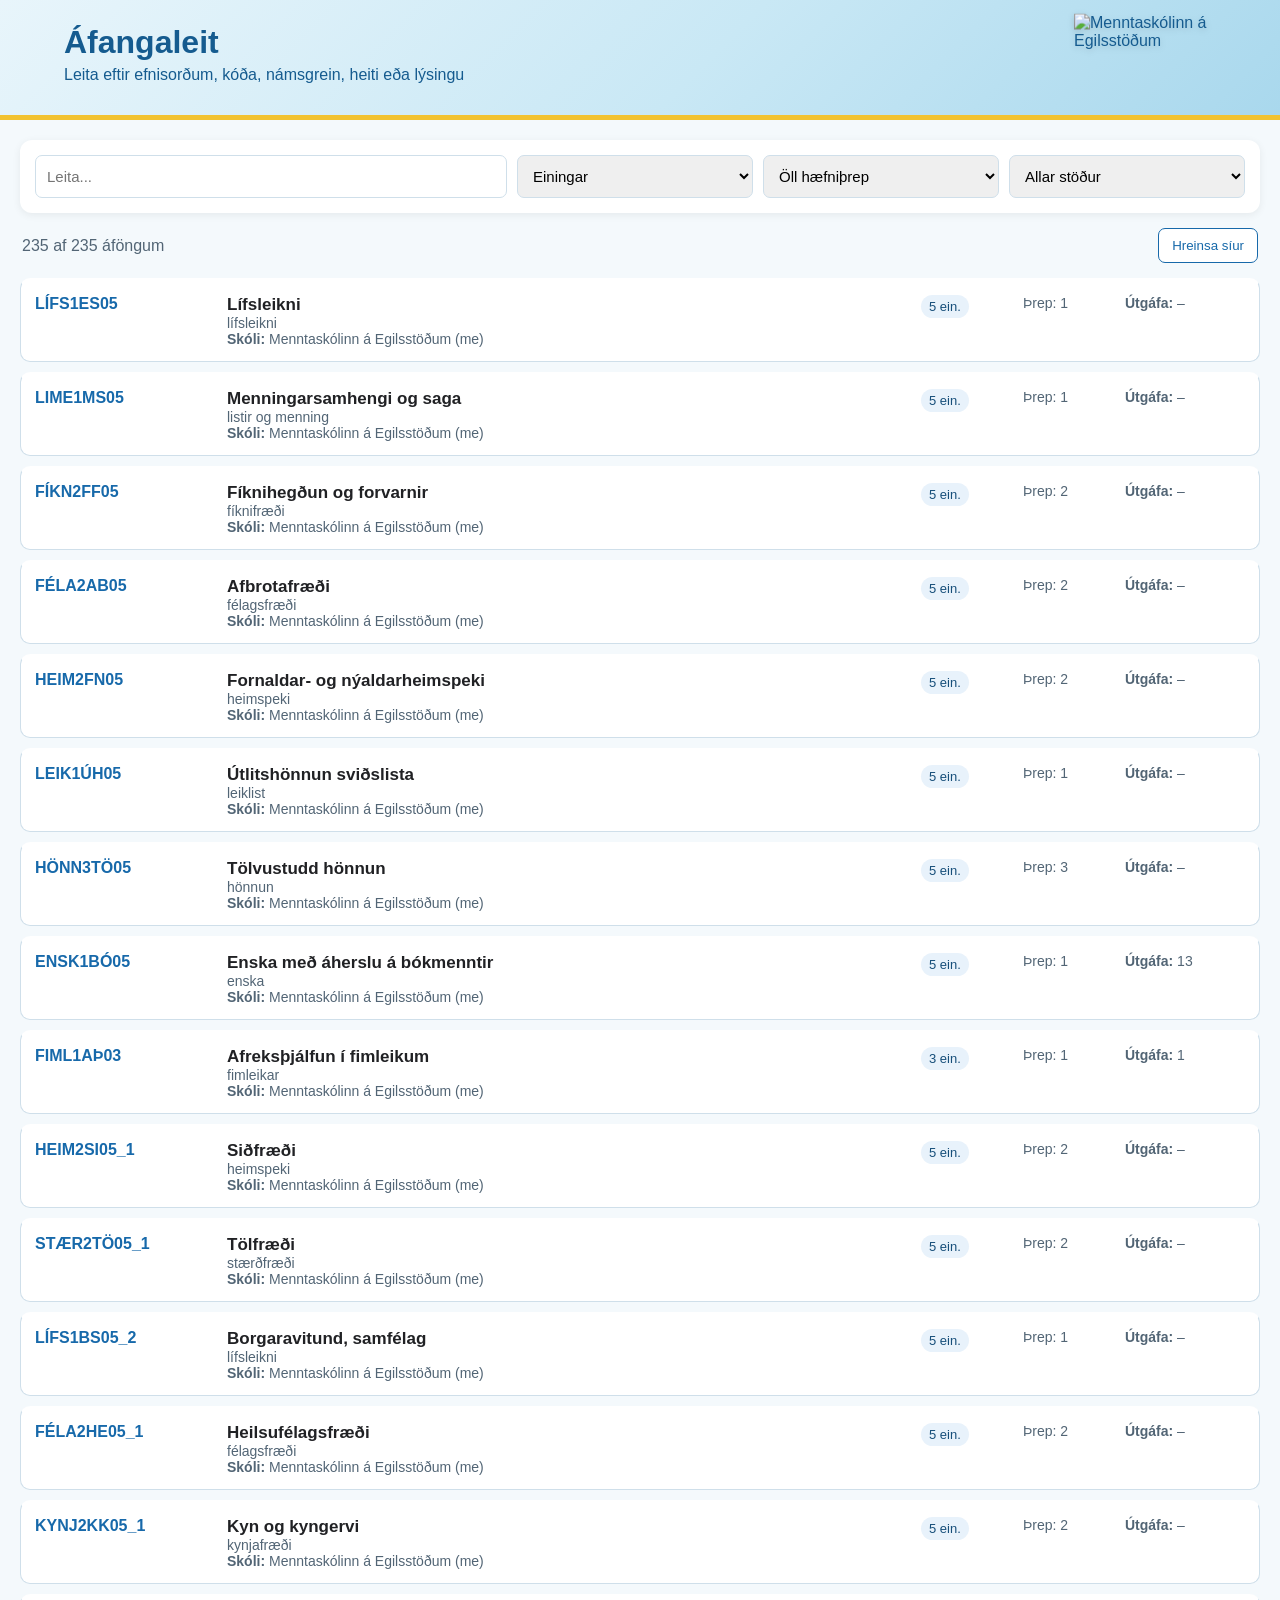
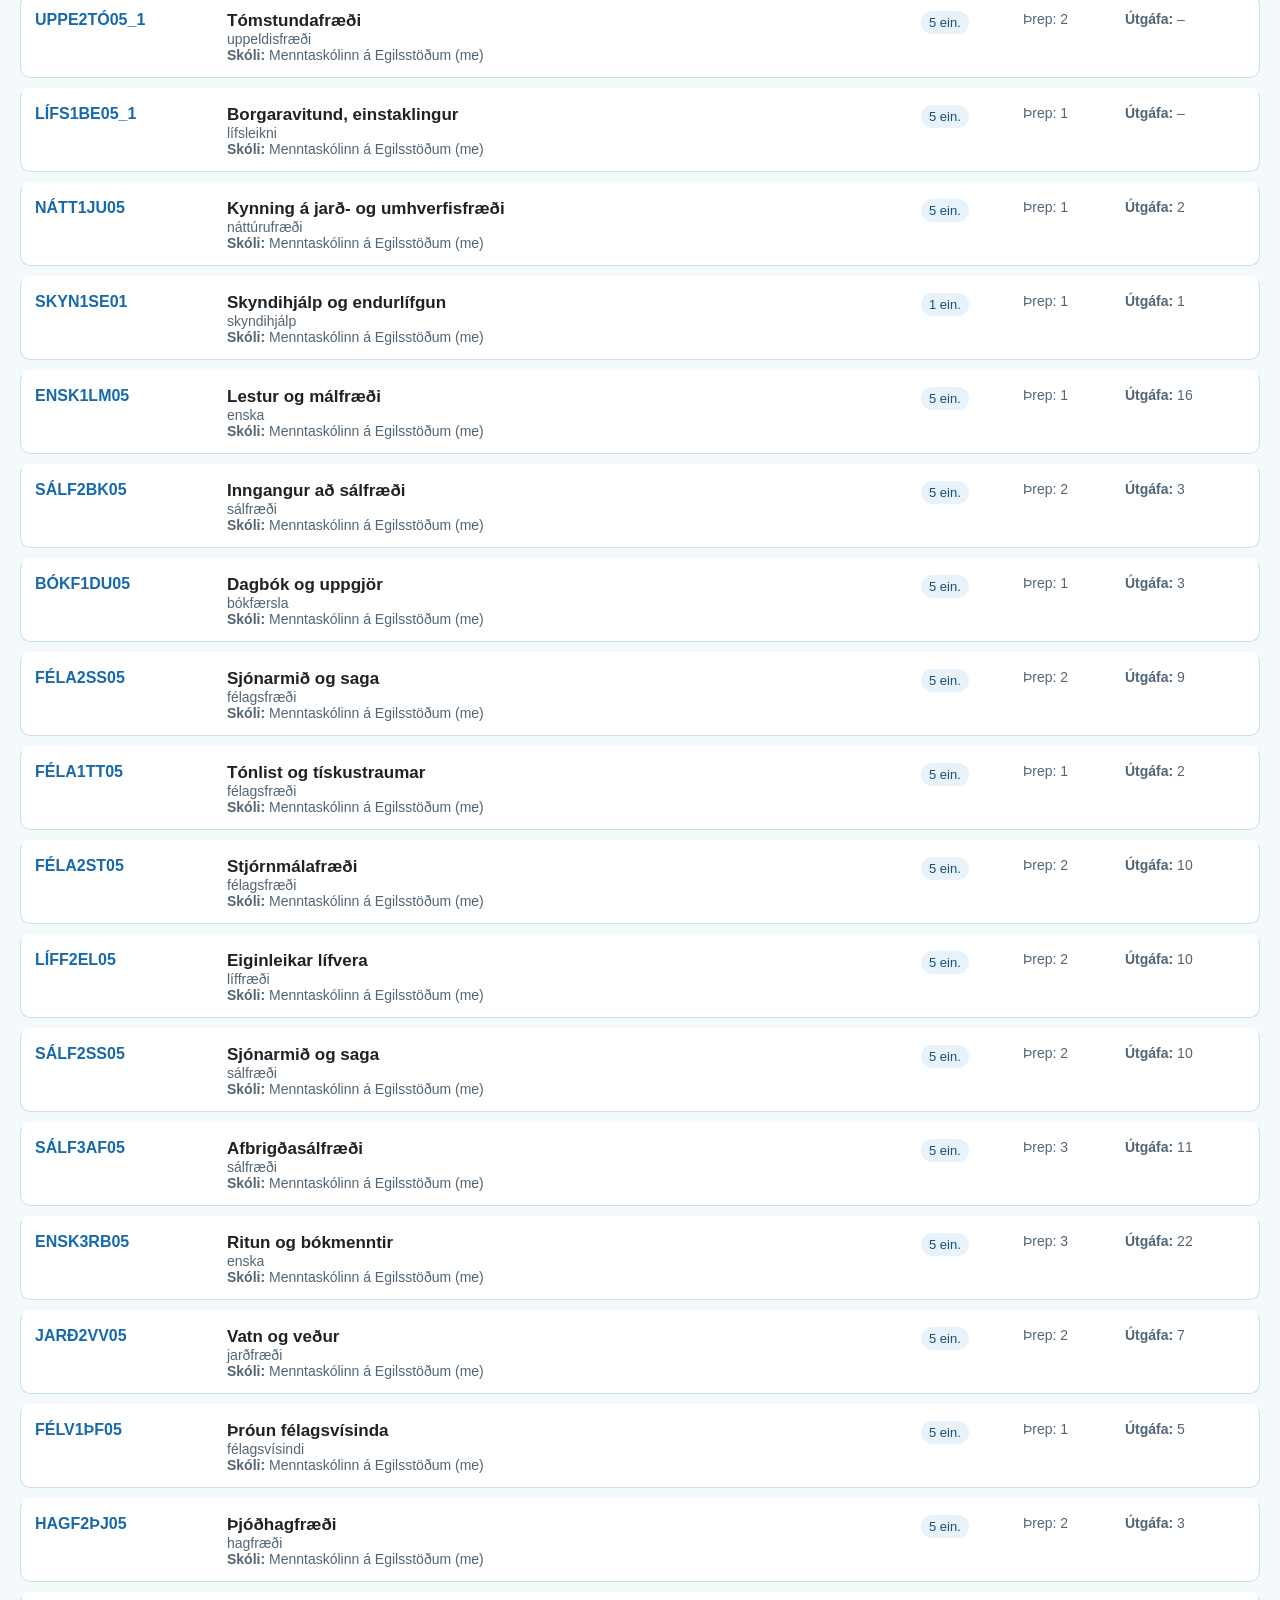
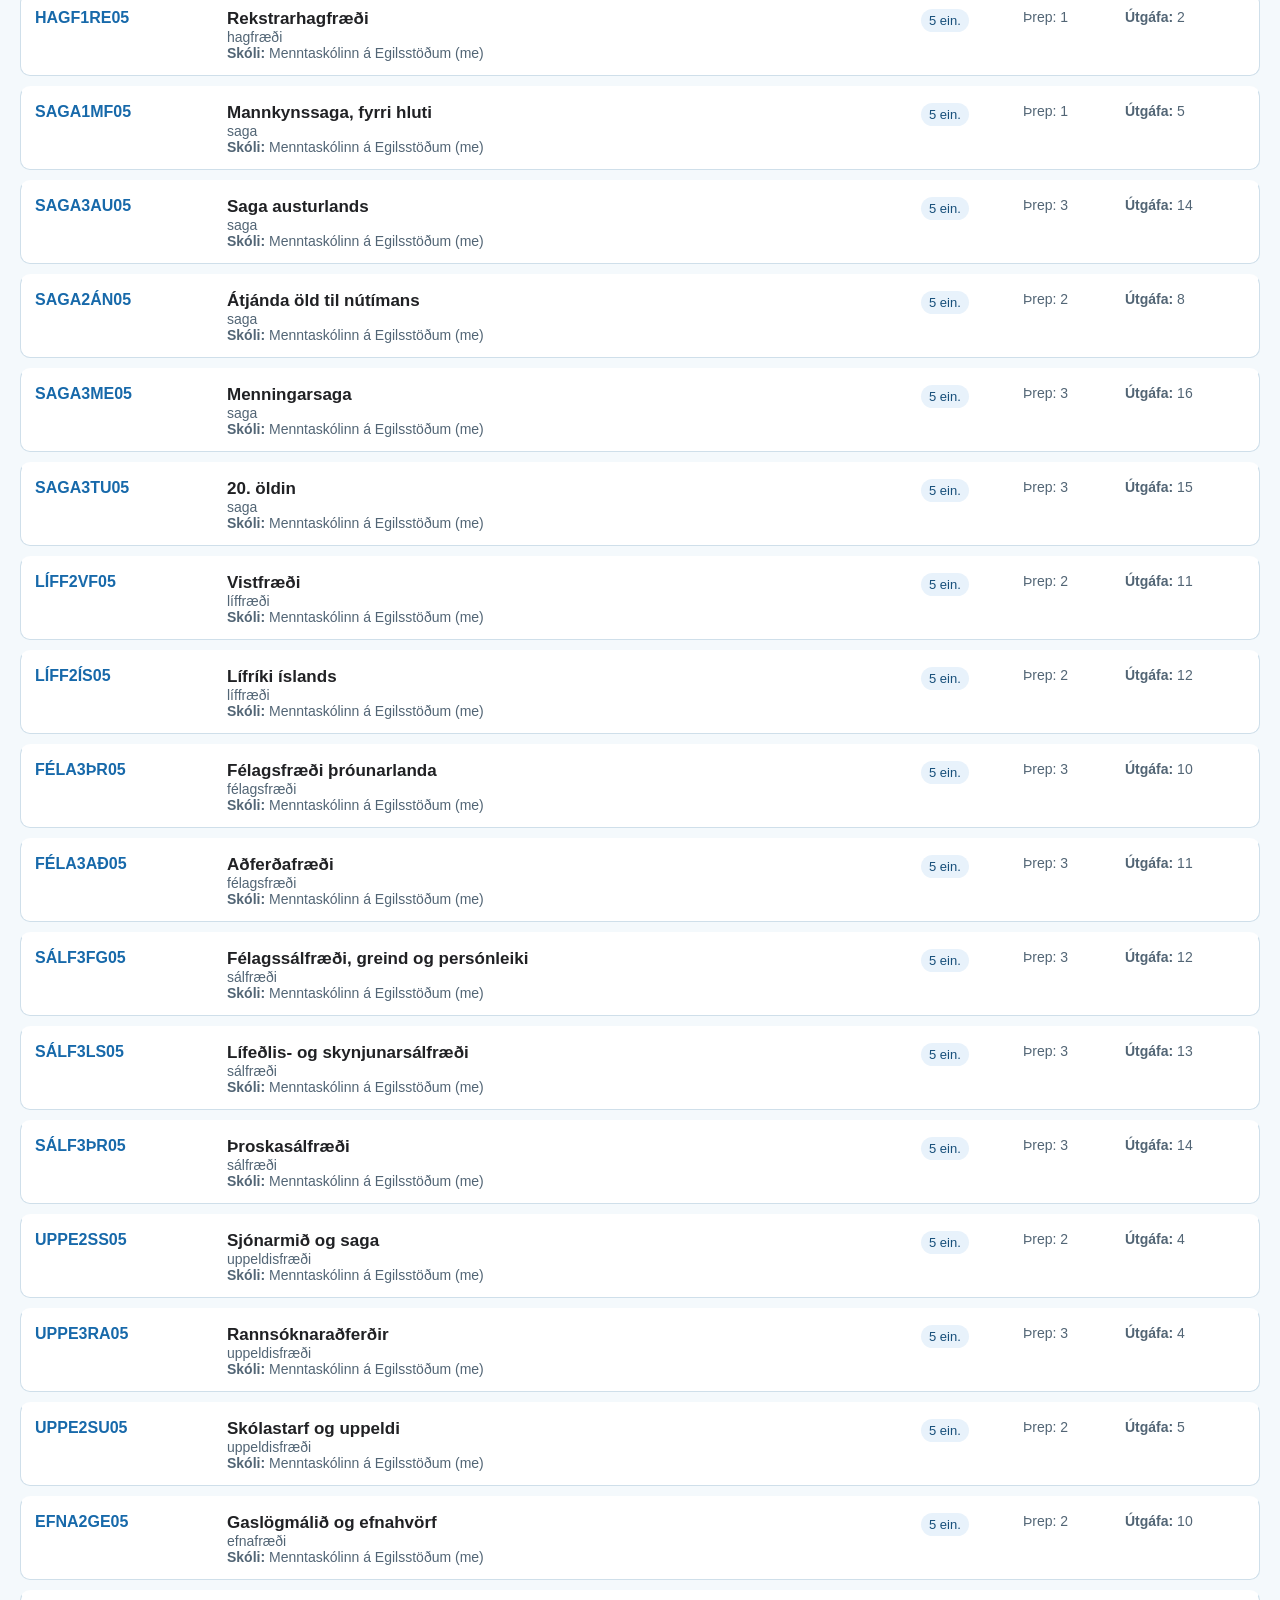
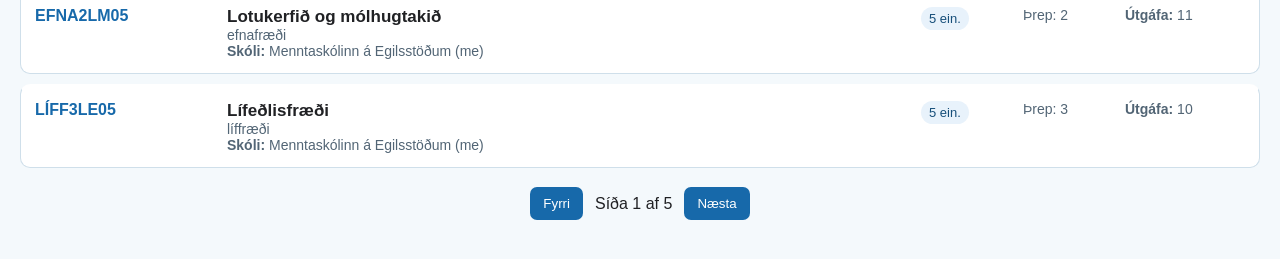
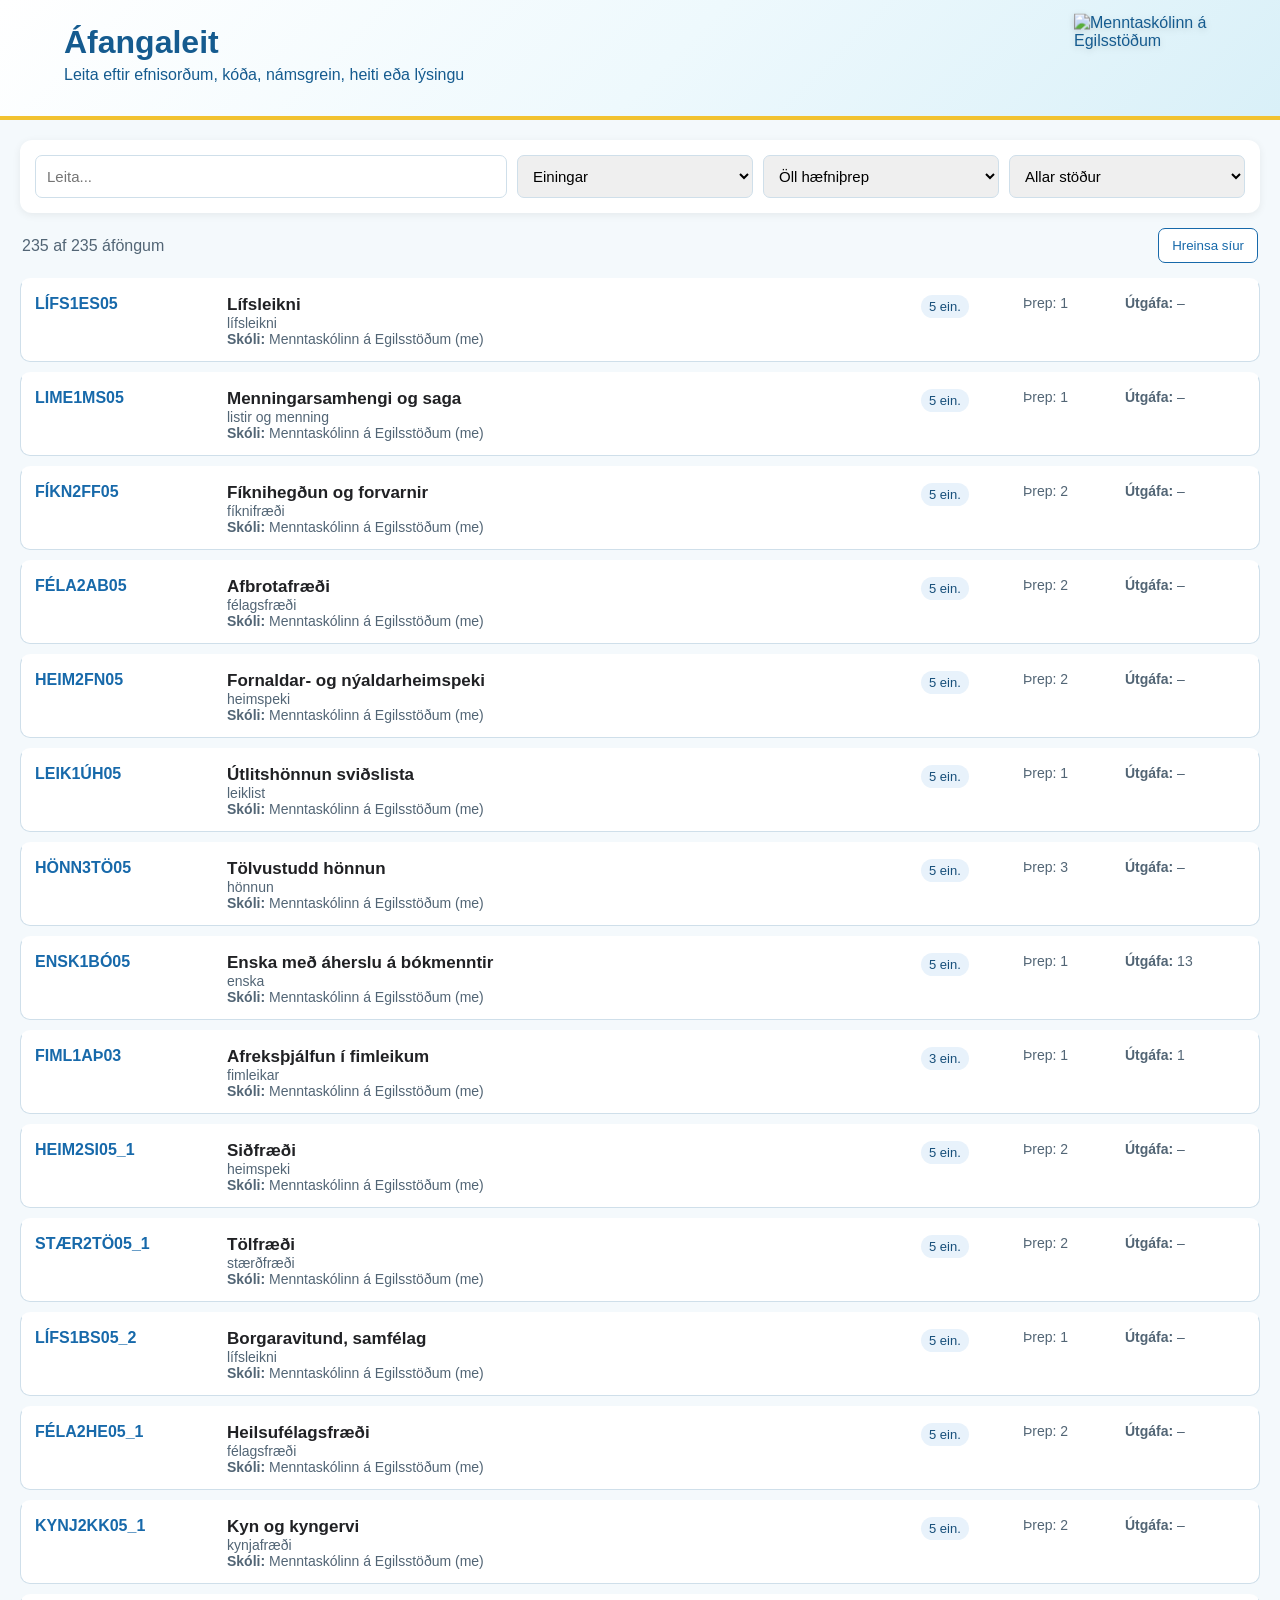
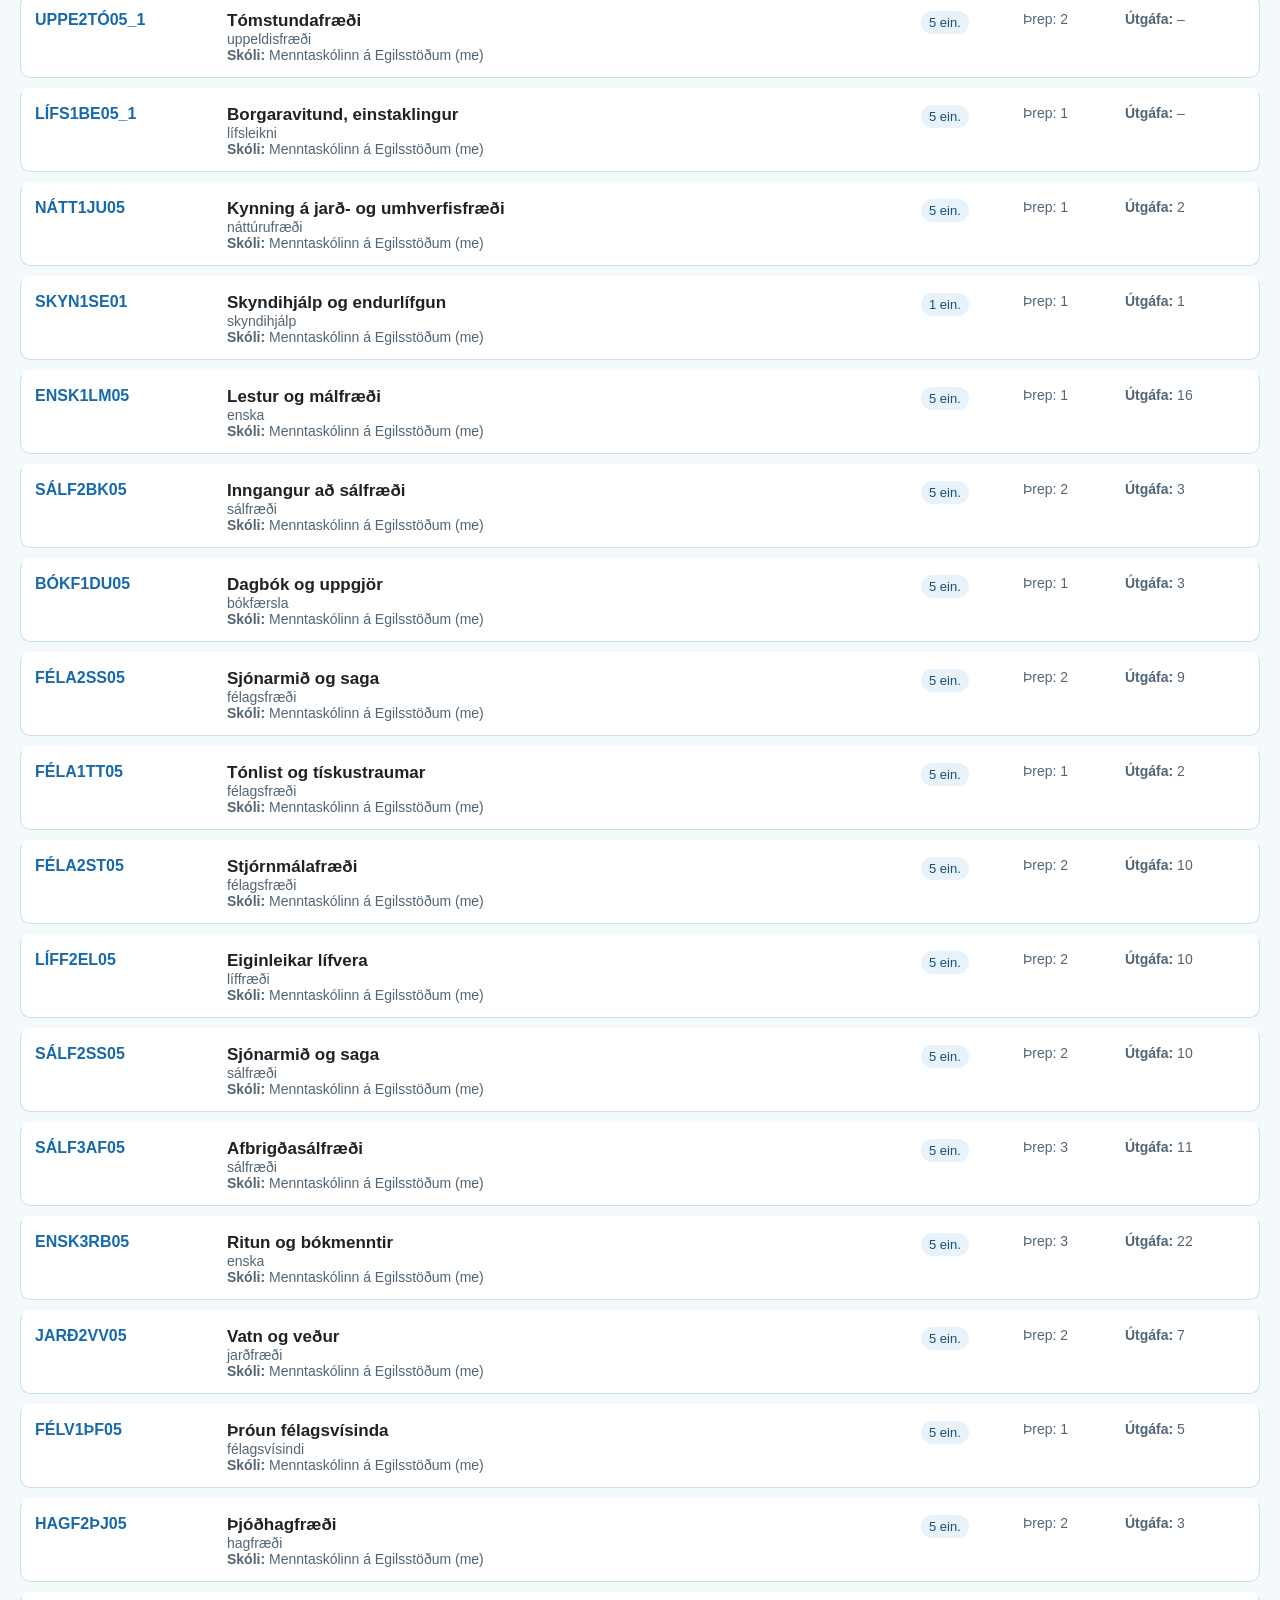
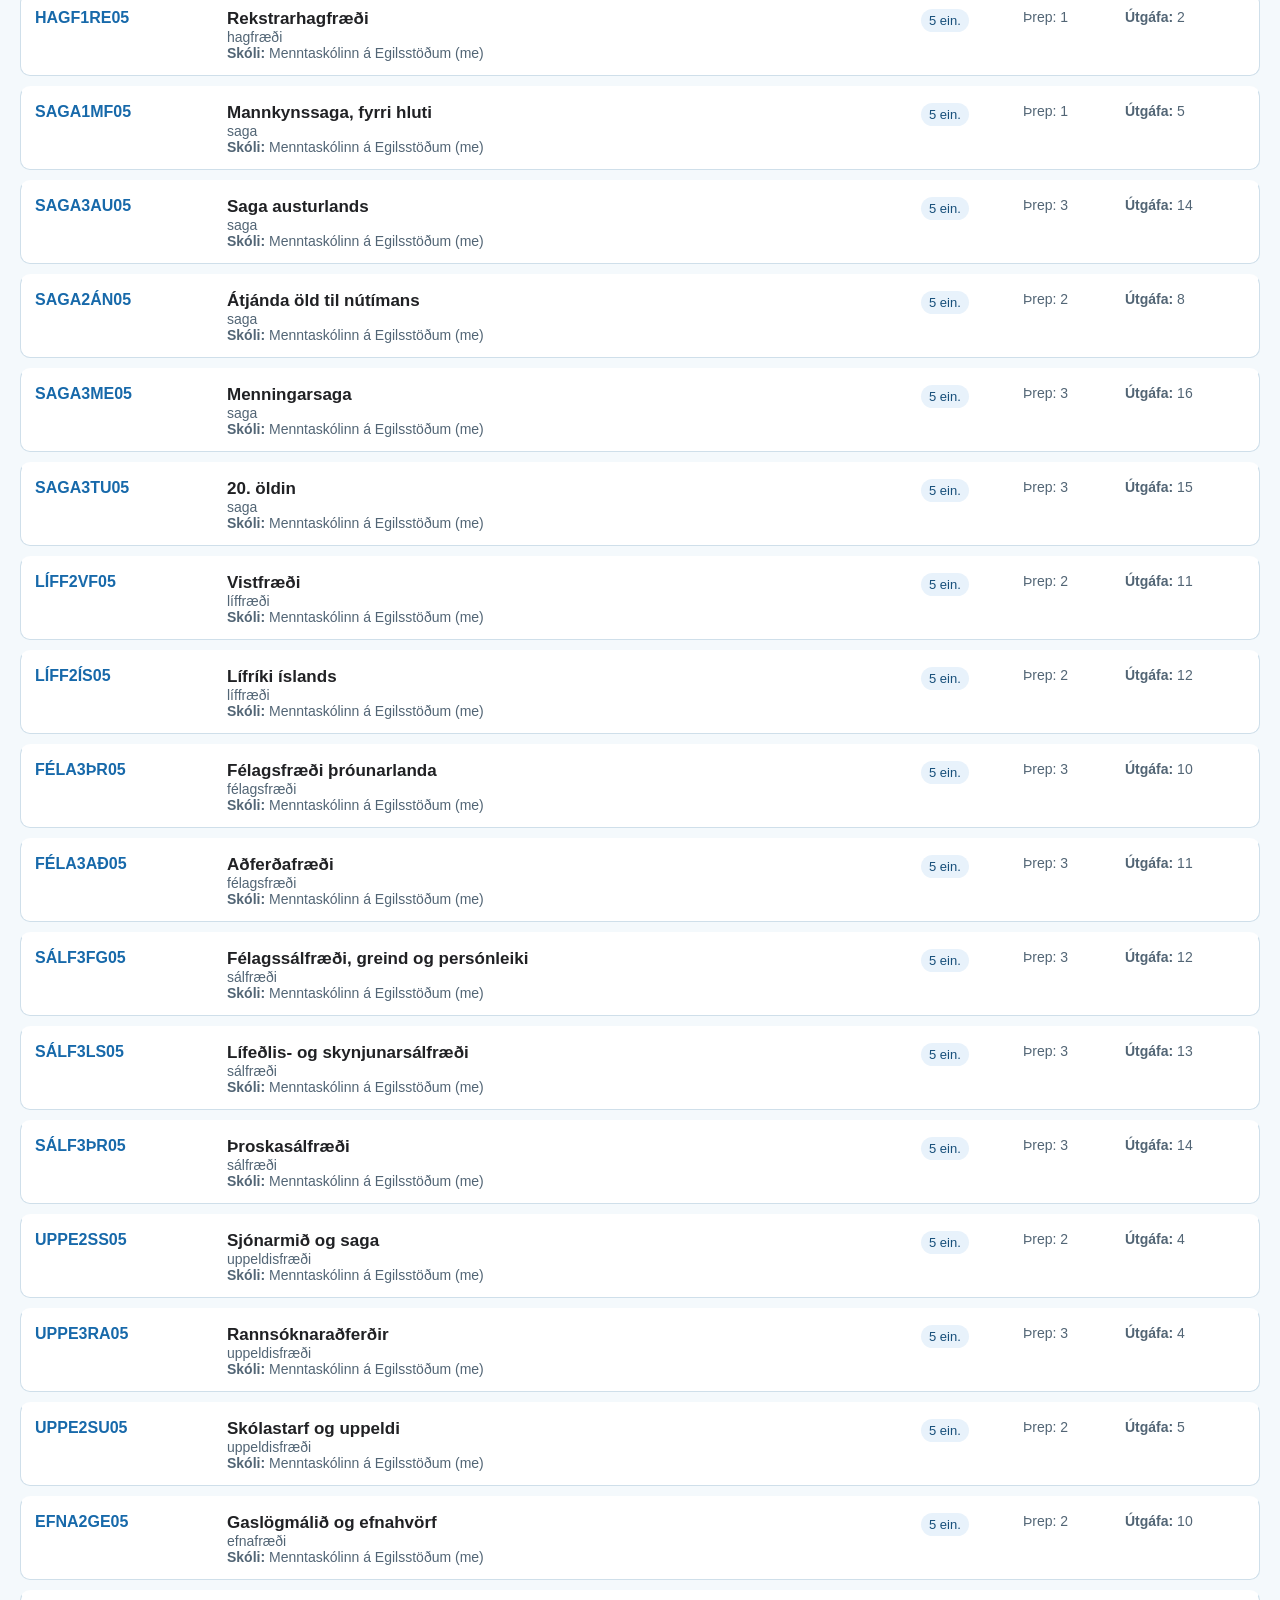
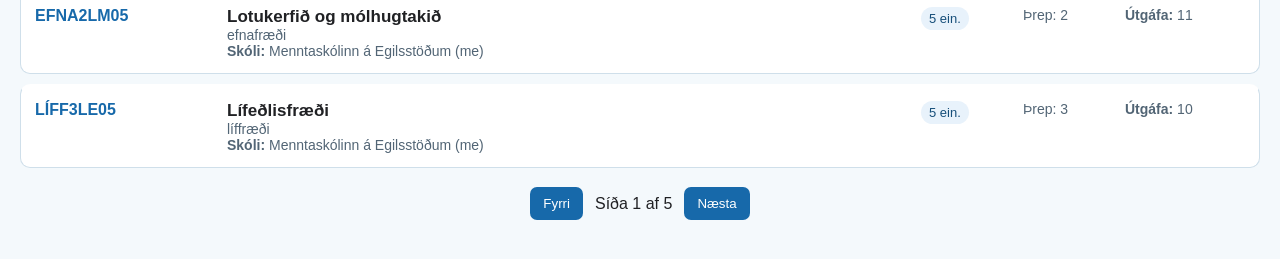
